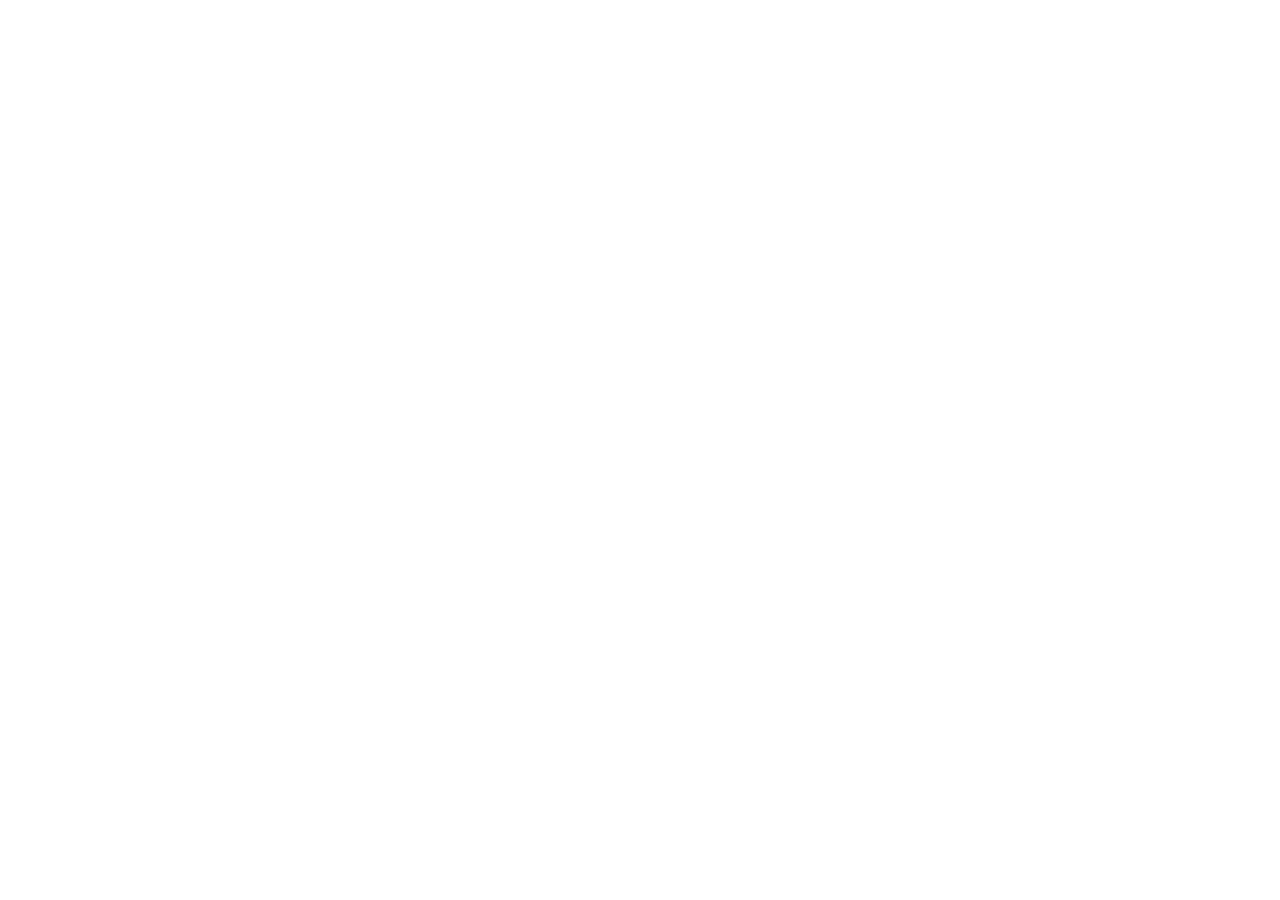
==== index.html @ 7601ba40 "index.html" ====
<!doctype html>
<html>
<head>
	<meta charset="utf-8">
	<script type="importmap" data-framer-importmap>{"imports":{"__framer-badge":"https://framerusercontent.com/modules/kr6mBIQPAjMiv35rQa3A/JqQCEBMftp0u8SBv29R5/PX9hIOIVM.js","__framer-not-found-page":"https://framer.com/m/framer/SitesNotFoundPage.js@1.4.0","@vimeo/player":"https://ga.jspm.io/npm:@vimeo/player@2.16.4/dist/player.es.js","@emotion/hash":"https://ga.jspm.io/npm:@emotion/hash@0.8.0/dist/hash.browser.esm.js","@motionone/dom":"https://ga.jspm.io/npm:@motionone/dom@10.12.0/dist/index.es.js","@motionone/easing":"https://ga.jspm.io/npm:@motionone/easing@10.13.1/dist/index.es.js","@motionone/utils":"https://ga.jspm.io/npm:@motionone/utils@10.12.0/dist/index.es.js","@react-three/drei":"https://ga.jspm.io/npm:@react-three/drei@8.3.1/index.js","@react-three/fiber":"https://ga.jspm.io/npm:@react-three/fiber@7.0.24/dist/react-three-fiber.esm.js","airtable":"https://ga.jspm.io/npm:airtable@0.11.1/lib/airtable.js","canvas-confetti":"https://ga.jspm.io/npm:canvas-confetti@1.4.0/src/confetti.js","color-diff":"https://ga.jspm.io/npm:color-diff@1.2.0/lib/index.js","color-hash":"https://ga.jspm.io/npm:color-hash@2.0.1/dist/color-hash.js","framer-motion-3d":"https://ga.jspm.io/npm:framer-motion-3d@6.0.0-beta.8/dist/es/index.mjs","framesync":"https://ga.jspm.io/npm:framesync@6.1.2/dist/es/index.mjs","motion":"https://ga.jspm.io/npm:motion@10.12.0/dist/main.es.js","popmotion":"https://ga.jspm.io/npm:popmotion@11.0.3/dist/es/index.mjs","react-confetti":"https://ga.jspm.io/npm:react-confetti@6.0.1/dist/react-confetti.min.js","shopify-buy":"https://ga.jspm.io/npm:shopify-buy@2.14.0/index.js","style-value-types":"https://ga.jspm.io/npm:style-value-types@5.1.0/dist/es/index.mjs","three":"https://ga.jspm.io/npm:three@0.136.0/build/three.module.js","tinycolor2":"https://ga.jspm.io/npm:tinycolor2@1.4.2/tinycolor.js","use-effect-event":"https://ga.jspm.io/npm:use-effect-event@2.0.3/dist/index.js","valtio":"https://ga.jspm.io/npm:valtio@1.2.9/esm/index.js","zustand":"https://ga.jspm.io/npm:zustand@3.7.1/esm/index.js","zustand/middleware":"https://ga.jspm.io/npm:zustand@3.7.1/esm/middleware.js","@dotlottie/player-component":"https://ga.jspm.io/npm:@dotlottie/player-component@1.3.2/dist/dotlottie-player.esm.js","hsluv":"https://ga.jspm.io/npm:hsluv@1.0.0/dist/esm/hsluv.js","cobe":"https://ga.jspm.io/npm:cobe@0.6.0/dist/index.esm.js","react-tsparticles":"https://ga.jspm.io/npm:react-tsparticles@2.2.4/esm/index.js","tsparticles":"https://ga.jspm.io/npm:tsparticles@2.2.4/esm/index.js","easing-coordinates":"https://ga.jspm.io/npm:easing-coordinates@2.0.2/dist/cjs/index.js","@signal-noise/react-shader-canvas":"https://ga.jspm.io/npm:@signal-noise/react-shader-canvas@0.0.3/dist/index.js","canvas-noise":"https://ga.jspm.io/npm:canvas-noise@1.0.0/canvas-noise.js","react-noisy-canvas":"https://ga.jspm.io/npm:react-noisy-canvas@1.0.4/build/NoisyCanvas.js","shadertoy-react":"https://ga.jspm.io/npm:shadertoy-react@1.1.2/lib/shadertoy-react.min.js","figma-squircle":"https://ga.jspm.io/npm:figma-squircle@0.3.0/dist/module.js","highlight.js":"https://ga.jspm.io/npm:highlight.js@11.6.0/es/index.js","highlight.js/lib/common":"https://ga.jspm.io/npm:highlight.js@11.6.0/es/common.js","prismjs":"https://ga.jspm.io/npm:prismjs@1.29.0/prism.js","prismjs/components/prism-jsx":"https://ga.jspm.io/npm:prismjs@1.29.0/components/prism-jsx.js","prismjs/components/prism-tsx":"https://ga.jspm.io/npm:prismjs@1.29.0/components/prism-tsx.js","react-svg":"https://ga.jspm.io/npm:react-svg@15.1.9/dist/react-svg.esm.js","convert-svg-react":"https://ga.jspm.io/npm:convert-svg-react@1.0.0/lib/converter/index.js","himalaya":"https://ga.jspm.io/npm:himalaya@1.1.0/lib/index.js","html-react-parser":"https://ga.jspm.io/npm:html-react-parser@3.0.0/index.mjs","html-to-react":"https://ga.jspm.io/npm:html-to-react@1.5.0/index.js","htmlparser2":"https://ga.jspm.io/npm:htmlparser2@8.0.1/lib/esm/index.js","jsdom":"https://ga.jspm.io/npm:jsdom@20.0.0/lib/api.js","react-html-parser":"https://ga.jspm.io/npm:react-html-parser@2.0.2/lib/index.js","react-htmlparser2":"https://ga.jspm.io/npm:react-htmlparser2@0.1.0/htmlparser2-react.js","flubber":"https://ga.jspm.io/npm:flubber@0.4.2/build/flubber.min.js","arc-text":"https://ga.jspm.io/npm:arc-text@1.0.1/dist/arc-text.umd.js","react-helmet":"https://ga.jspm.io/npm:react-helmet@6.1.0/lib/Helmet.js","browser-jsonp":"https://ga.jspm.io/npm:browser-jsonp@1.1.5/lib/jsonp.js","fetch-jsonp":"https://ga.jspm.io/npm:fetch-jsonp@1.2.1/build/fetch-jsonp.js","jsonp":"https://ga.jspm.io/npm:jsonp@0.2.1/index.js","@codesandbox/sandpack-react":"https://ga.jspm.io/npm:@codesandbox/sandpack-react@1.3.1/dist/esm/index.js","firebase/app":"https://ga.jspm.io/npm:firebase@9.12.1/app/dist/index.esm.js","firebase/auth":"https://ga.jspm.io/npm:firebase@9.12.1/auth/dist/index.esm.js","firebase/firestore":"https://ga.jspm.io/npm:firebase@9.12.1/firestore/dist/index.esm.js","react-tooltip":"https://ga.jspm.io/npm:react-tooltip@4.4.3/dist/index.es.js","@cyriacbr/react-split-text":"https://ga.jspm.io/npm:@cyriacbr/react-split-text@1.0.0/dist/index.js","react-hook-form":"https://ga.jspm.io/npm:react-hook-form@7.39.5/dist/index.esm.mjs","styled-components":"https://ga.jspm.io/npm:styled-components@5.3.6/dist/styled-components.browser.esm.js","typewriter-effect":"https://ga.jspm.io/npm:typewriter-effect@2.19.0/dist/react.js","objects-to-csv":"https://ga.jspm.io/npm:objects-to-csv@1.3.6/index.js","react-spring":"https://ga.jspm.io/npm:react-spring@9.6.1/dist/react-spring.esm.js","react-parallax-tilt":"https://ga.jspm.io/npm:react-parallax-tilt@1.7.92/dist/index.esm.js","@faker-js/faker":"https://ga.jspm.io/npm:@faker-js/faker@7.6.0/dist/esm/index.mjs","@popmotion/popcorn":"https://ga.jspm.io/npm:@popmotion/popcorn@0.4.4/lib/index.js","@rainbow-me/rainbowkit":"https://ga.jspm.io/npm:@rainbow-me/rainbowkit@0.4.5/dist/index.js","@rainbow-me/rainbowkit/styles.css":"https://ga.jspm.io/npm:@rainbow-me/rainbowkit@0.4.5/dist/index.css","@react-spring/three":"https://ga.jspm.io/npm:@react-spring/three@9.4.5/dist/react-spring-three.esm.js","@uniswap/widgets/fonts.css":"https://ga.jspm.io/npm:@uniswap/widgets@2.0.0/dist/fonts.css","@vanilla-extract/css":"https://ga.jspm.io/npm:@vanilla-extract/css@1.9.2/dist/vanilla-extract-css.browser.esm.js","array-move":"https://ga.jspm.io/npm:array-move@4.0.0/index.js","chart.js":"https://ga.jspm.io/npm:chart.js@4.1.1/dist/chart.js","chart.js/auto":"https://ga.jspm.io/npm:chart.js@4.1.1/auto/auto.js","cmdk":"https://ga.jspm.io/npm:cmdk@0.2.0/dist/index.mjs","gsap":"https://ga.jspm.io/npm:gsap@3.11.3/index.js","matter-js":"https://ga.jspm.io/npm:matter-js@0.18.0/build/matter.js","react-chartjs-2":"https://ga.jspm.io/npm:react-chartjs-2@5.1.0/dist/index.js","react-sortable-hoc":"https://ga.jspm.io/npm:react-sortable-hoc@2.0.0/dist/react-sortable-hoc.js","react-three-fiber":"https://ga.jspm.io/npm:react-three-fiber@6.0.13/dist/react-three-fiber.cjs.js","react-use-measure":"https://ga.jspm.io/npm:react-use-measure@2.1.1/dist/web.js","wagmi":"https://ga.jspm.io/npm:wagmi@0.6.0/dist/wagmi.esm.js","wagmi/providers/alchemy":"https://ga.jspm.io/npm:wagmi@0.6.0/providers/alchemy/dist/wagmi-providers-alchemy.esm.js","wagmi/providers/public":"https://ga.jspm.io/npm:wagmi@0.6.0/providers/public/dist/wagmi-providers-public.esm.js","usehooks-ts":"https://ga.jspm.io/npm:usehooks-ts@2.9.1/dist/esm/index.js","@react-hook/mouse-position":"https://ga.jspm.io/npm:@react-hook/mouse-position@4.1.3/dist/module/index.js","aframe":"https://ga.jspm.io/npm:aframe@1.3.0/dist/aframe-master.js","aframe-mountain-component":"https://ga.jspm.io/npm:aframe-mountain-component@0.3.3/index.js","aframe-particle-system-component":"https://ga.jspm.io/npm:aframe-particle-system-component@1.1.3/index.js","aframe-react":"https://ga.jspm.io/npm:aframe-react@4.4.0/dist/index.js","openweather-api-node":"https://ga.jspm.io/npm:openweather-api-node@1.4.1/src/index.js","openweather-apis":"https://ga.jspm.io/npm:openweather-apis@4.4.2/index.js","react-html-id":"https://ga.jspm.io/npm:react-html-id@0.1.5/index.js","react-icons/fi":"https://ga.jspm.io/npm:react-icons@4.7.1/fi/index.esm.js","three-stdlib":"https://ga.jspm.io/npm:three-stdlib@2.17.0/index.js","@stitches/react":"https://ga.jspm.io/npm:@stitches/react@1.2.7/dist/index.mjs","email-validator":"https://ga.jspm.io/npm:email-validator@2.0.4/index.js","kbar":"https://ga.jspm.io/npm:kbar@0.1.0-beta.40/lib/index.js","next-themes":"https://ga.jspm.io/npm:next-themes@0.2.1/dist/index.module.js","reakit/Popover":"https://ga.jspm.io/npm:reakit@1.3.11/es/Popover/index.js","lodash":"https://ga.jspm.io/npm:lodash@4.17.21/lodash.js","react-grid-layout":"https://ga.jspm.io/npm:react-grid-layout@1.3.4/index.js","use-resize-observer":"https://ga.jspm.io/npm:use-resize-observer@9.1.0/dist/bundle.esm.js","@radix-ui/colors":"https://ga.jspm.io/npm:@radix-ui/colors@0.1.8/index.mjs","@radix-ui/react-dialog":"https://ga.jspm.io/npm:@radix-ui/react-dialog@1.0.2/dist/index.module.js","boring-avatars":"https://ga.jspm.io/npm:boring-avatars@1.7.0/build/index.js","connectkit":"https://ga.jspm.io/npm:connectkit@1.1.0/build/index.es.js","countries-and-timezones":"https://ga.jspm.io/npm:countries-and-timezones@3.4.1/esm/index.js","ethers":"https://ga.jspm.io/npm:ethers@6.0.8/lib.esm/index.js","fetch-dedupe":"https://ga.jspm.io/npm:fetch-dedupe@3.0.0/lib/index.js","lodash.debounce":"https://ga.jspm.io/npm:lodash.debounce@4.0.8/index.js","lodash.defer":"https://ga.jspm.io/npm:lodash.defer@4.1.0/index.js","qrcode.react":"https://ga.jspm.io/npm:qrcode.react@3.1.0/lib/esm/index.js","react-copy-to-clipboard":"https://ga.jspm.io/npm:react-copy-to-clipboard@5.1.0/lib/index.js","react-markdown":"https://ga.jspm.io/npm:react-markdown@8.0.4/index.js","react-qr-code":"https://ga.jspm.io/npm:react-qr-code@2.0.11/lib/index.js","react-syntax-highlighter/dist/esm/styles/hljs":"https://ga.jspm.io/npm:react-syntax-highlighter@15.5.0/dist/esm/styles/hljs/index.js","react-tilt":"https://ga.jspm.io/npm:react-tilt@0.1.4/dist/tilt.js","react-timezone-select":"https://ga.jspm.io/npm:react-timezone-select@1.4.0/dist/esm/index.js","scroller-motion":"https://ga.jspm.io/npm:scroller-motion@1.2.3/dist/index.modern.mjs","wagmi/chains":"https://ga.jspm.io/npm:wagmi@0.6.6/chains/dist/wagmi-chains.esm.js","@emotion/css":"https://ga.jspm.io/npm:@emotion/css@11.9.0/dist/emotion-css.esm.js","@mediapipe/camera_utils":"https://ga.jspm.io/npm:@mediapipe/camera_utils@0.3.1640029074/camera_utils.js","@mediapipe/hands":"https://ga.jspm.io/npm:@mediapipe/hands@0.4.1646424915/hands.js","@shadergradient/store":"https://ga.jspm.io/npm:@shadergradient/store@0.0.0/dist/index.js","@tensorflow-models/hand-pose-detection":"https://ga.jspm.io/npm:@tensorflow-models/hand-pose-detection@2.0.0/dist/hand-pose-detection.esm.js","@tensorflow-models/handpose":"https://ga.jspm.io/npm:@tensorflow-models/handpose@0.0.7/dist/index.js","@tensorflow/tfjs":"https://ga.jspm.io/npm:@tensorflow/tfjs@3.18.0/dist/index.js","@tensorflow/tfjs-backend-wasm":"https://ga.jspm.io/npm:@tensorflow/tfjs-backend-wasm@3.18.0/dist/index.js","@tensorflow/tfjs-backend-webgl":"https://ga.jspm.io/npm:@tensorflow/tfjs-backend-webgl@3.18.0/dist/index.js","@tensorflow/tfjs-core":"https://ga.jspm.io/npm:@tensorflow/tfjs-core@3.18.0/dist/index.js","copy-to-clipboard":"https://ga.jspm.io/npm:copy-to-clipboard@3.3.3/index.js","jsonp-promise":"https://ga.jspm.io/npm:jsonp-promise@0.1.2/index.js","query-string":"https://ga.jspm.io/npm:query-string@8.1.0/index.js","react-speech-kit":"https://ga.jspm.io/npm:react-speech-kit@3.0.1/dist/index.js","react-webcam":"https://ga.jspm.io/npm:react-webcam@7.0.1/dist/react-webcam.js","to-querystring":"https://ga.jspm.io/npm:to-querystring@1.1.1/lib/to-querystring.min.js","lodash-es/omit":"https://ga.jspm.io/npm:lodash-es@4.17.21/omit.js","zustand/shallow":"https://ga.jspm.io/npm:zustand@3.7.0/esm/shallow.js","highlight.js/lib/languages/javascript":"https://ga.jspm.io/npm:highlight.js@11.5.0/es/languages/javascript.js","lowlight":"https://ga.jspm.io/npm:lowlight@2.6.1/index.js","react-lowlight":"https://ga.jspm.io/npm:react-lowlight@3.0.0/src/Lowlight.js","react-lowlight/common":"https://ga.jspm.io/npm:react-lowlight@3.0.0/src/common.js","react-syntax-highlighter/dist/esm/languages/hljs/javascript":"https://ga.jspm.io/npm:react-syntax-highlighter@15.5.0/dist/esm/languages/hljs/javascript.js","react-syntax-highlighter/dist/esm/styles/hljs/docco":"https://ga.jspm.io/npm:react-syntax-highlighter@15.5.0/dist/esm/styles/hljs/docco.js","@calcom/embed-react":"https://ga.jspm.io/npm:@calcom/embed-react@1.0.10/dist/Cal.es.js","@researchgate/react-intersection-observer":"https://ga.jspm.io/npm:@researchgate/react-intersection-observer@1.3.5/lib/js/index.js","animated-number-react":"https://ga.jspm.io/npm:animated-number-react@0.1.2/build/index.js","axios":"https://ga.jspm.io/npm:axios@1.2.5/index.js","react-animated-counter":"https://ga.jspm.io/npm:react-animated-counter@1.2.4/dist/index.js","react-animated-number":"https://ga.jspm.io/npm:react-animated-number@0.4.4/build/index.js","react-circle":"https://ga.jspm.io/npm:react-circle@1.1.1/dist/index.js","react-circle-progress-bar":"https://ga.jspm.io/npm:react-circle-progress-bar@0.1.4/dist/progress.js","react-circular-progressbar":"https://ga.jspm.io/npm:react-circular-progressbar@2.1.0/dist/index.esm.js","react-countup":"https://ga.jspm.io/npm:react-countup@6.4.2/build/index.js","react-customizable-progressbar":"https://ga.jspm.io/npm:react-customizable-progressbar@1.2.0/dist/ReactCustomizableProgressbar.js","react-hook-inview":"https://ga.jspm.io/npm:react-hook-inview@4.5.0/dist/esm/index.js","react-intersection-observer":"https://ga.jspm.io/npm:react-intersection-observer@9.4.3/react-intersection-observer.modern.mjs","react-progress-label":"https://ga.jspm.io/npm:react-progress-label@3.1.7/dist/index.esm.js","react-sweet-progress":"https://ga.jspm.io/npm:react-sweet-progress@1.1.2/lib/index.js","sonner":"https://ga.jspm.io/npm:sonner@0.3.5/dist/index.mjs","use-count-up":"https://ga.jspm.io/npm:use-count-up@3.0.1/lib/index.module.js","react-canvas-confetti":"https://ga.jspm.io/npm:react-canvas-confetti@1.3.0/dist/index.js","react-particles":"https://ga.jspm.io/npm:react-particles@2.9.3/esm/index.js","react-use/lib/useWindowSize":"https://ga.jspm.io/npm:react-use@17.4.0/lib/useWindowSize.js","swiper":"https://ga.jspm.io/npm:swiper@9.0.5/swiper.esm.js","swiper/css":"https://ga.jspm.io/npm:swiper@9.0.5/swiper.min.css","swiper/css/effect-fade":"https://ga.jspm.io/npm:swiper@9.0.5/modules/effect-fade/effect-fade.min.css","swiper/css/navigation":"https://ga.jspm.io/npm:swiper@9.0.5/modules/navigation/navigation.min.css","swiper/css/pagination":"https://ga.jspm.io/npm:swiper@9.0.5/modules/pagination/pagination.min.css","swiper/css/scrollbar":"https://ga.jspm.io/npm:swiper@9.0.5/modules/scrollbar/scrollbar.min.css","swiper/react":"https://ga.jspm.io/npm:swiper@9.0.5/react/swiper-react.js","classnames":"https://ga.jspm.io/npm:classnames@2.3.2/index.js","prop-types":"https://ga.jspm.io/npm:prop-types@15.8.1/index.js","react-block-image":"https://ga.jspm.io/npm:react-block-image@1.0.0/dist/index.js","simple-icons":"https://ga.jspm.io/npm:simple-icons@8.15.0/index.mjs","react-use":"https://ga.jspm.io/npm:react-use@17.4.0/esm/index.js","date-fns":"https://ga.jspm.io/npm:date-fns@2.28.0/esm/index.js","@splinetool/r3f-spline":"https://ga.jspm.io/npm:@splinetool/r3f-spline@1.0.2/dist/useSpline.es.js","js-cookie":"https://ga.jspm.io/npm:js-cookie@3.0.1/dist/js.cookie.mjs","react-use/lib/useCookie":"https://ga.jspm.io/npm:react-use@17.4.0/lib/useCookie.js","react-use/lib/useToggle":"https://ga.jspm.io/npm:react-use@17.4.0/lib/useToggle.js","os-name":"https://ga.jspm.io/npm:os-name@5.1.0/index.js","@elgorditosalsero/react-gtm-hook":"https://ga.jspm.io/npm:@elgorditosalsero/react-gtm-hook@2.7.2/dist/react-gtm-hook.esm.js","rect":"https://ga.jspm.io/npm:rect@1.2.1/index.js","@material-ui/core":"https://ga.jspm.io/npm:@material-ui/core@4.12.4/esm/index.js","@material-ui/icons":"https://ga.jspm.io/npm:@material-ui/icons@4.11.3/esm/index.js","@n8tb1t/use-scroll-position":"https://ga.jspm.io/npm:@n8tb1t/use-scroll-position@2.0.3/lib/index.js","@splinetool/runtime":"https://ga.jspm.io/npm:@splinetool/runtime@0.9.202/build/runtime.js","classnames/bind":"https://ga.jspm.io/npm:classnames@2.3.2/bind.js","dotenv-safe":"https://ga.jspm.io/npm:dotenv-safe@8.2.0/index.js","modern-react-qr-reader":"https://ga.jspm.io/npm:modern-react-qr-reader@1.0.12/lib/index.js","openai":"https://ga.jspm.io/npm:openai@3.1.0/dist/index.js","p5":"https://ga.jspm.io/npm:p5@1.6.0/lib/p5.min.js","qr-scanner":"https://ga.jspm.io/npm:qr-scanner@1.4.2/qr-scanner.min.js","react-3d-viewer":"https://ga.jspm.io/npm:react-3d-viewer@1.0.12/dist/scripts/react-3d-viewer.js","react-audio-player":"https://ga.jspm.io/npm:react-audio-player@0.17.0/dist/bundle.js","react-beautiful-dnd":"https://ga.jspm.io/npm:react-beautiful-dnd@13.1.1/dist/react-beautiful-dnd.esm.js","react-camera-pro":"https://ga.jspm.io/npm:react-camera-pro@1.2.1/dist/index.esm.js","react-chat-widget":"https://ga.jspm.io/npm:react-chat-widget@3.1.4/lib/index.js","react-chat-widget/lib/styles.css":"https://ga.jspm.io/npm:react-chat-widget@3.1.4/lib/styles.css","react-cmdk":"https://ga.jspm.io/npm:react-cmdk@1.3.9/dist/index.js","react-countdown":"https://ga.jspm.io/npm:react-countdown@2.3.5/dist/index.es.js","react-drag-and-drop":"https://ga.jspm.io/npm:react-drag-and-drop@3.0.0/lib/index.js","react-fetch-hook":"https://ga.jspm.io/npm:react-fetch-hook@1.9.5/index.js","react-geolocated":"https://ga.jspm.io/npm:react-geolocated@4.0.3/dist-modules/index.js","react-github-corner":"https://ga.jspm.io/npm:react-github-corner@2.5.0/lib/GithubCorner.js","react-hook-gyroscope":"https://ga.jspm.io/npm:react-hook-gyroscope@1.1.12/dist/index.js","react-hook-speech-to-text":"https://ga.jspm.io/npm:react-hook-speech-to-text@0.8.0/dist/index.js","react-icalendar-link":"https://ga.jspm.io/npm:react-icalendar-link@3.0.2/dist/index.es.js","react-image-effects":"https://ga.jspm.io/npm:react-image-effects@1.0.0/dist/index.js","react-image-magnifiers":"https://ga.jspm.io/npm:react-image-magnifiers@1.4.0/dist/index.js","react-image-magnify":"https://ga.jspm.io/npm:react-image-magnify@2.7.4/dist/ReactImageMagnify.js","react-infinite-scroll-component":"https://ga.jspm.io/npm:react-infinite-scroll-component@6.1.0/dist/index.js","react-linear-gradient-button":"https://ga.jspm.io/npm:react-linear-gradient-button@1.1.1/lib/index.js","react-p5":"https://ga.jspm.io/npm:react-p5@1.3.33/build/index.js","react-qr-reader":"https://ga.jspm.io/npm:react-qr-reader@3.0.0-beta-1/dist/esm/index.js","react-qrcode-scanner":"https://ga.jspm.io/npm:react-qrcode-scanner@1.0.5/dist/index.es.js","react-router-dom":"https://ga.jspm.io/npm:react-router-dom@6.8.1/dist/index.js","react-scanned-qr":"https://ga.jspm.io/npm:react-scanned-qr@1.2.4/dist/esm/index.js","react-scroll-video":"https://ga.jspm.io/npm:react-scroll-video@1.0.6/dist/index.js","react-speech-recognition":"https://ga.jspm.io/npm:react-speech-recognition@3.10.0/lib/index.js","react-tridi":"https://ga.jspm.io/npm:react-tridi@2.1.1/dist/index.modern.js","react-use-scroll-position":"https://ga.jspm.io/npm:react-use-scroll-position@2.0.0/index.js","react-video-scroll":"https://ga.jspm.io/npm:react-video-scroll@1.0.1/build/react-video-scroll.js","react-water-wave":"https://ga.jspm.io/npm:react-water-wave@2.0.1/lib/index.js","speech-synthesizer-react":"https://ga.jspm.io/npm:speech-synthesizer-react@1.2.0/build/index.js","tiny-viewer":"https://ga.jspm.io/npm:tiny-viewer@2.0.0/dist/index.js","vcard-creator":"https://ga.jspm.io/npm:vcard-creator@0.6.0/dist/vcard-creator.js","victory":"https://ga.jspm.io/npm:victory@36.6.8/es/index.js","@itsjonq/controls":"https://ga.jspm.io/npm:@itsjonq/controls@0.0.9/dist/cjs/index.js","@p5-wrapper/react":"https://ga.jspm.io/npm:@p5-wrapper/react@4.2.0/dist/component/react.js","mouse-follower":"https://ga.jspm.io/npm:mouse-follower@1.1.2/dist/index.module.js","next/dynamic":"https://ga.jspm.io/npm:next@13.4.5/dynamic.js","p5-react":"https://ga.jspm.io/npm:p5-react@1.0.3/build/index.js","rc-slider":"https://ga.jspm.io/npm:rc-slider@10.4.0/es/index.js","rc-slider/assets/index.css":"https://ga.jspm.io/npm:rc-slider@10.4.0/assets/index.css","react-animated-cursor":"https://ga.jspm.io/npm:react-animated-cursor@2.7.0/dist/index.umd.js","react-dynamic-import":"https://ga.jspm.io/npm:react-dynamic-import@1.1.5/dist/react-dynamic-import.umd.js","@chakra-ui/icons":"https://ga.jspm.io/npm:@chakra-ui/icons@2.0.16/dist/index.mjs","@mui/icons-material":"https://ga.jspm.io/npm:@mui/icons-material@5.11.11/esm/index.js","@mui/icons-material/Twitter":"https://ga.jspm.io/npm:@mui/icons-material@5.11.11/Twitter.js","react-simple-keyboard":"https://ga.jspm.io/npm:react-simple-keyboard@3.5.28/build/index.js","virtual-keyboard-react":"https://ga.jspm.io/npm:virtual-keyboard-react@1.0.2/index.js","@fortawesome/free-regular-svg-icons":"https://ga.jspm.io/npm:@fortawesome/free-regular-svg-icons@6.0.0/index.es.js","@fortawesome/free-solid-svg-icons":"https://ga.jspm.io/npm:@fortawesome/free-solid-svg-icons@6.0.0/index.es.js","@fortawesome/react-fontawesome":"https://ga.jspm.io/npm:@fortawesome/react-fontawesome@0.1.17/index.es.js","@radix-ui/react-icons":"https://ga.jspm.io/npm:@radix-ui/react-icons@1.1.0/dist/react-icons.esm.js","@radix-ui/react-popover":"https://ga.jspm.io/npm:@radix-ui/react-popover@0.1.6/dist/index.module.js","@radix-ui/react-slider":"https://ga.jspm.io/npm:@radix-ui/react-slider@0.1.4/dist/index.module.js","@tinymce/tinymce-react":"https://ga.jspm.io/npm:@tinymce/tinymce-react@3.13.0/lib/es2015/main/ts/index.js","@tldraw/tldraw":"https://ga.jspm.io/npm:@tldraw/tldraw@1.9.1/dist/index.mjs","bootstrap/dist/css/bootstrap.min.css":"https://ga.jspm.io/npm:bootstrap@5.1.3/dist/css/bootstrap.min.css","canvas-sketch":"https://ga.jspm.io/npm:canvas-sketch@0.7.6/dist/canvas-sketch.umd.js","canvas-sketch-util/math":"https://ga.jspm.io/npm:canvas-sketch-util@1.10.0/math.js","canvas-sketch-util/random":"https://ga.jspm.io/npm:canvas-sketch-util@1.10.0/random.js","chartjs-plugin-colorschemes":"https://ga.jspm.io/npm:chartjs-plugin-colorschemes@0.4.0/dist/chartjs-plugin-colorschemes.js","chroma-js":"https://ga.jspm.io/npm:chroma-js@2.4.2/chroma.js","firebase/database":"https://ga.jspm.io/npm:firebase@9.17.1/database/dist/esm/index.esm.js","lodash/range":"https://ga.jspm.io/npm:lodash@4.17.21/range.js","mapbox-gl":"https://ga.jspm.io/npm:mapbox-gl@2.13.0/dist/mapbox-gl.js","phosphor-react":"https://ga.jspm.io/npm:phosphor-react@1.4.1/dist/index.esm.js","react-bootstrap":"https://ga.jspm.io/npm:react-bootstrap@2.1.2/esm/index.js","react-bootstrap/Button":"https://ga.jspm.io/npm:react-bootstrap@2.1.2/esm/Button.js","react-bootstrap/Dropdown":"https://ga.jspm.io/npm:react-bootstrap@2.1.2/esm/Dropdown.js","react-bootstrap/DropdownButton":"https://ga.jspm.io/npm:react-bootstrap@2.1.2/esm/DropdownButton.js","react-bootstrap/Form":"https://ga.jspm.io/npm:react-bootstrap@2.1.2/esm/Form.js","react-bootstrap/FormControl":"https://ga.jspm.io/npm:react-bootstrap@2.1.2/esm/FormControl.js","react-bootstrap/InputGroup":"https://ga.jspm.io/npm:react-bootstrap@2.1.2/esm/InputGroup.js","react-canvas-draw":"https://ga.jspm.io/npm:react-canvas-draw@1.2.1/es/index.js","react-color":"https://ga.jspm.io/npm:react-color@2.19.3/lib/index.js","react-confetti-explosion":"https://ga.jspm.io/npm:react-confetti-explosion@1.5.1/lib/index.js","react-date-picker":"https://ga.jspm.io/npm:react-date-picker@8.4.0/dist/entry.js","react-datepicker":"https://ga.jspm.io/npm:react-datepicker@4.6.0/dist/react-datepicker.min.js","react-datepicker/dist/react-datepicker-cssmodules.css":"https://ga.jspm.io/npm:react-datepicker@4.6.0/dist/react-datepicker-cssmodules.css","react-datepicker/dist/react-datepicker.css":"https://ga.jspm.io/npm:react-datepicker@4.6.0/dist/react-datepicker.css","react-digital-clock":"https://ga.jspm.io/npm:react-digital-clock@0.1.2/lib/index.js","react-live-preview":"https://ga.jspm.io/npm:react-live-preview@0.0.8-alpha/dist/src/root.js","react-uuid":"https://ga.jspm.io/npm:react-uuid@1.0.2/uuid.js","shuffle-letters":"https://ga.jspm.io/npm:shuffle-letters@1.0.2/dist/shuffle-letters.esm.min.js","tone":"https://ga.jspm.io/npm:tone@14.7.77/build/Tone.js","unsplash-js":"https://ga.jspm.io/npm:unsplash-js@7.0.15/dist/unsplash-js.esm.js","unsplash-react":"https://ga.jspm.io/npm:unsplash-react@0.2.1/dist/index.esm.js","use-sound":"https://ga.jspm.io/npm:use-sound@4.0.1/dist/use-sound.esm.js","whatwg-fetch":"https://ga.jspm.io/npm:whatwg-fetch@3.6.2/dist/fetch.umd.js","@emotion/styled":"https://ga.jspm.io/npm:@emotion/styled@11.10.6/dist/emotion-styled.browser.esm.js","react-draggable":"https://ga.jspm.io/npm:react-draggable@4.4.5/build/cjs/cjs.js","react-konva":"https://ga.jspm.io/npm:react-konva@18.2.5/es/ReactKonva.js","@9gustin/react-notion-render":"https://ga.jspm.io/npm:@9gustin/react-notion-render@3.11.2/dist/index.modern.mjs","@notionhq/client":"https://ga.jspm.io/npm:@notionhq/client@2.2.3/build/src/index.js","@paultalarian/react-notion-x":"https://ga.jspm.io/npm:@paultalarian/react-notion-x@6.15.28/build/index.js","prismjs/components/prism-javascript":"https://ga.jspm.io/npm:prismjs@1.29.0/components/prism-javascript.js","prismjs/components/prism-typescript":"https://ga.jspm.io/npm:prismjs@1.29.0/components/prism-typescript.js","react-content-loader":"https://ga.jspm.io/npm:react-content-loader@6.2.0/dist/react-content-loader.es.js","react-image":"https://ga.jspm.io/npm:react-image@4.0.3/umd/index.js","react-notion":"https://ga.jspm.io/npm:react-notion@0.10.0/dist/react-notion.esm.js","react-notion-x":"https://ga.jspm.io/npm:react-notion-x@6.16.0/build/index.js","@studio-freight/lenis":"https://ga.jspm.io/npm:@studio-freight/lenis@1.0.29/dist/lenis.modern.mjs","luxon":"https://ga.jspm.io/npm:luxon@3.4.1/src/luxon.js","tz-lookup":"https://ga.jspm.io/npm:tz-lookup@6.1.25/tz.js","@firebase/app":"https://ga.jspm.io/npm:@firebase/app@0.8.2/dist/esm/index.esm2017.js","@rive-app/react-canvas":"https://ga.jspm.io/npm:@rive-app/react-canvas@3.0.26/dist/index.js","@u-wave/react-vimeo":"https://ga.jspm.io/npm:@u-wave/react-vimeo@0.9.10/dist/react-vimeo.es.js","animejs":"https://ga.jspm.io/npm:animejs@3.2.2/lib/anime.es.js","bootstrap":"https://ga.jspm.io/npm:bootstrap@5.3.3/dist/js/bootstrap.esm.js","canvas-sketch-util":"https://ga.jspm.io/npm:canvas-sketch-util@1.10.0/index.js","dom-to-image":"https://ga.jspm.io/npm:dom-to-image@2.6.0/src/dom-to-image.js","dompurify":"https://ga.jspm.io/npm:dompurify@3.0.6/dist/purify.js","file-saver":"https://ga.jspm.io/npm:file-saver@2.0.5/dist/FileSaver.min.js","firestore":"https://ga.jspm.io/npm:firestore@1.1.6/index.js","html":"https://ga.jspm.io/npm:html@1.0.0/lib/html.js","html-to-image":"https://ga.jspm.io/npm:html-to-image@1.11.11/es/index.js","html2canvas":"https://ga.jspm.io/npm:html2canvas@1.4.1/dist/html2canvas.js","lenis":"https://ga.jspm.io/npm:lenis@1.1.2/dist/lenis.mjs","lodash-es":"https://ga.jspm.io/npm:lodash-es@4.17.21/lodash.js","primereact":"https://ga.jspm.io/npm:primereact@10.6.3/primereact.all.esm.min.js","react-animated-numbers":"https://ga.jspm.io/npm:react-animated-numbers@0.16.0/dist/index.js","react-contenteditable":"https://ga.jspm.io/npm:react-contenteditable@3.3.7/lib/react-contenteditable.js","react-cookie":"https://ga.jspm.io/npm:react-cookie@7.1.4/esm/index.mjs","react-error-boundary":"https://ga.jspm.io/npm:react-error-boundary@4.0.11/dist/react-error-boundary.esm.js","react-hot-toast":"https://ga.jspm.io/npm:react-hot-toast@2.4.0/dist/index.mjs","react-loading":"https://ga.jspm.io/npm:react-loading@2.0.3/dist/react-loading.js","react-loading-screen":"https://ga.jspm.io/npm:react-loading-screen@0.0.17/dist/index.js","react-loading-skeleton":"https://ga.jspm.io/npm:react-loading-skeleton@3.3.1/dist/index.js","react-mentions":"https://ga.jspm.io/npm:react-mentions@4.4.10/dist/react-mentions.esm.js","react-player":"https://ga.jspm.io/npm:react-player@2.13.0/lib/index.js","react-spinners":"https://ga.jspm.io/npm:react-spinners@0.13.8/esm/index.js","react-spinners-kit":"https://ga.jspm.io/npm:react-spinners-kit@1.9.1/lib/index.js","react-tagify":"https://ga.jspm.io/npm:react-tagify@1.0.7/dist/lib.es.js","react-vimeo":"https://ga.jspm.io/npm:react-vimeo@2.0.0/lib/Vimeo.js","reacts":"https://ga.jspm.io/npm:reacts@0.0.0/index.js","reakit":"https://ga.jspm.io/npm:reakit@1.3.11/es/index.js","sanitize-html":"https://ga.jspm.io/npm:sanitize-html@2.11.0/index.js","spinners-react":"https://ga.jspm.io/npm:spinners-react@1.0.7/lib/esm/index.js","styled-jsx":"https://ga.jspm.io/npm:styled-jsx@5.1.2/index.js","swr":"https://ga.jspm.io/npm:swr@2.0.2/core/dist/index.mjs","use-immer":"https://ga.jspm.io/npm:use-immer@0.9.0/dist/use-immer.module.js","@carbon/charts-react":"https://ga.jspm.io/npm:@carbon/charts-react@1.13.8/dist/index.mjs","@carbon/charts-react/styles.css":"https://ga.jspm.io/npm:@carbon/charts-react@1.13.8/dist/styles.css","@carbon/charts/styles.css":"https://ga.jspm.io/npm:@carbon/charts@1.13.8/dist/styles.css","@carbon/charts/styles/styles.scss":"https://ga.jspm.io/npm:@carbon/charts@1.13.8/scss/index.scss","chartjs-plugin-gradient":"https://ga.jspm.io/npm:chartjs-plugin-gradient@0.6.1/dist/chartjs-plugin-gradient.esm.js","csvtojson":"https://ga.jspm.io/npm:csvtojson@2.0.10/browser/browser.js","csvtojson/v2":"https://ga.jspm.io/npm:csvtojson@2.0.10/v2/index.js","d3":"https://ga.jspm.io/npm:d3@7.8.5/src/index.js","echarts":"https://ga.jspm.io/npm:echarts@5.4.3/index.js","echarts/charts":"https://ga.jspm.io/npm:echarts@5.4.3/charts.js","echarts/components":"https://ga.jspm.io/npm:echarts@5.4.3/components.js","echarts/core":"https://ga.jspm.io/npm:echarts@5.4.3/core.js","echarts/renderers":"https://ga.jspm.io/npm:echarts@5.4.3/renderers.js","gridjs":"https://ga.jspm.io/npm:gridjs@6.0.6/dist/gridjs.module.js","gridjs-react":"https://ga.jspm.io/npm:gridjs-react@6.0.1/dist/gridjs.production.es.min.js","lodash/throttle":"https://ga.jspm.io/npm:lodash@4.17.21/throttle.js","svgo":"https://ga.jspm.io/npm:svgo@3.0.2/lib/svgo-node.js","react-reconciler":"https://ga.jspm.io/npm:react-reconciler@0.29.2/index.js","react-reconciler/constants":"https://ga.jspm.io/npm:react-reconciler@0.29.2/constants.js","@fireworks-js/react":"https://ga.jspm.io/npm:@fireworks-js/react@2.10.6/dist/index.es.js","@formspree/react":"https://ga.jspm.io/npm:@formspree/react@2.4.1/dist/index.mjs","@material-ui/core/IconButton":"https://ga.jspm.io/npm:@material-ui/core@4.12.4/esm/IconButton/index.js","@material-ui/icons/ArrowDropDown":"https://ga.jspm.io/npm:@material-ui/icons@4.11.3/esm/ArrowDropDown.js","@material-ui/icons/Facebook":"https://ga.jspm.io/npm:@material-ui/icons@4.11.3/esm/Facebook.js","@material-ui/icons/Favorite":"https://ga.jspm.io/npm:@material-ui/icons@4.11.3/esm/Favorite.js","@material-ui/icons/FavoriteBorder":"https://ga.jspm.io/npm:@material-ui/icons@4.11.3/esm/FavoriteBorder.js","@material-ui/icons/FileCopy":"https://ga.jspm.io/npm:@material-ui/icons@4.11.3/esm/FileCopy.js","@material-ui/icons/LinkedIn":"https://ga.jspm.io/npm:@material-ui/icons@4.11.3/esm/LinkedIn.js","@material-ui/icons/Twitter":"https://ga.jspm.io/npm:@material-ui/icons@4.11.3/esm/Twitter.js","@memberstack/react":"https://ga.jspm.io/npm:@memberstack/react@2.0.11/dist/index.js","@supabase/auth-ui-react":"https://ga.jspm.io/npm:@supabase/auth-ui-react@0.4.2/dist/index.es.js","@supabase/auth-ui-shared":"https://ga.jspm.io/npm:@supabase/auth-ui-shared@0.1.6/dist/index.mjs","@supabase/supabase-js":"https://ga.jspm.io/npm:@supabase/supabase-js@2.25.0/dist/module/index.js","jotai":"https://ga.jspm.io/npm:jotai@1.9.2/esm/index.mjs","jotai/utils":"https://ga.jspm.io/npm:jotai@1.9.2/esm/utils.mjs","moment":"https://ga.jspm.io/npm:moment@2.29.4/moment.js","moment-timezone":"https://ga.jspm.io/npm:moment-timezone@0.5.43/index.js","mousetrap":"https://ga.jspm.io/npm:mousetrap@1.6.5/mousetrap.js","prettier":"https://ga.jspm.io/npm:prettier@3.2.5/standalone.mjs","prettier/parser-html":"https://ga.jspm.io/npm:prettier@3.2.5/plugins/html.js","prettier/standalone":"https://ga.jspm.io/npm:prettier@3.2.5/standalone.mjs","random-word":"https://ga.jspm.io/npm:random-word@2.0.0/index.js","random-words":"https://ga.jspm.io/npm:random-words@1.2.0/index.js","react-autocomplete-hint":"https://ga.jspm.io/npm:react-autocomplete-hint@2.0.0/dist/src/index.js","react-autocomplete-input":"https://ga.jspm.io/npm:react-autocomplete-input@1.0.19/dist/bundle.js","react-device-detect":"https://ga.jspm.io/npm:react-device-detect@2.2.2/dist/lib.js","react-intl-tel-input":"https://ga.jspm.io/npm:react-intl-tel-input@8.2.0/dist/index.js","reading-time":"https://ga.jspm.io/npm:reading-time@1.5.0/index.js","use-dencrypt-effect":"https://ga.jspm.io/npm:use-dencrypt-effect@2.0.0/dist/index.js","uuid":"https://ga.jspm.io/npm:uuid@9.0.0/dist/esm-browser/index.js","firebase-admin":"https://ga.jspm.io/npm:firebase-admin@11.10.1/lib/index.js","firebase/analytics":"https://ga.jspm.io/npm:firebase@9.12.1/analytics/dist/index.esm.js","react-firebase-hooks/firestore":"https://ga.jspm.io/npm:react-firebase-hooks@5.1.1/firestore/dist/index.esm.js","react-loading-skeleton/dist/skeleton.css":"https://ga.jspm.io/npm:react-loading-skeleton@3.3.1/dist/skeleton.css","react-spinners/BounceLoader":"https://ga.jspm.io/npm:react-spinners@0.13.8/BounceLoader.js","react-spinners/ClipLoader":"https://ga.jspm.io/npm:react-spinners@0.13.8/ClipLoader.js","primereact/mention":"https://ga.jspm.io/npm:primereact@10.0.3/mention/mention.esm.js","styled-jsx/css":"https://ga.jspm.io/npm:styled-jsx@5.1.2/css.js","styled-jsx/style":"https://ga.jspm.io/npm:styled-jsx@5.1.2/style.js","swr/infinite":"https://ga.jspm.io/npm:swr@2.2.4/infinite/dist/index.mjs","swr/mutation":"https://ga.jspm.io/npm:swr@2.2.4/mutation/dist/index.mjs","@agentofuser/remark-oembed":"https://ga.jspm.io/npm:@agentofuser/remark-oembed@1.0.4/dist/index.js","@airtable/blocks":"https://ga.jspm.io/npm:@airtable/blocks@1.18.1/dist/cjs/index.js","@auth0/auth0-react":"https://ga.jspm.io/npm:@auth0/auth0-react@2.2.1/dist/auth0-react.esm.js","@botpoison/browser":"https://ga.jspm.io/npm:@botpoison/browser@0.1.30/dist/index.js","@clerk/clerk-react":"https://ga.jspm.io/npm:@clerk/clerk-react@4.24.2/dist/esm/index.js","@emotion/core":"https://ga.jspm.io/npm:@emotion/core@11.0.0/dist/emotion-core.cjs.js","@formspark/use-formspark":"https://ga.jspm.io/npm:@formspark/use-formspark@0.1.39/dist/use-formspark.esm.js","@fortawesome/fontawesome-svg-core":"https://ga.jspm.io/npm:@fortawesome/fontawesome-svg-core@6.4.2/index.mjs","@monaco-editor/react":"https://ga.jspm.io/npm:@monaco-editor/react@4.4.6/lib/es/index.js","@phosphor-icons/react":"https://ga.jspm.io/npm:@phosphor-icons/react@2.0.10/dist/index.es.js","@radix-ui/react-context-menu":"https://ga.jspm.io/npm:@radix-ui/react-context-menu@2.1.4/dist/index.mjs","@radix-ui/react-switch":"https://ga.jspm.io/npm:@radix-ui/react-switch@1.0.3/dist/index.mjs","@radix-ui/react-tooltip":"https://ga.jspm.io/npm:@radix-ui/react-tooltip@1.0.6/dist/index.mjs","@ramonak/react-progress-bar":"https://ga.jspm.io/npm:@ramonak/react-progress-bar@5.0.3/dist/index.js","@react-spring/web":"https://ga.jspm.io/npm:@react-spring/web@9.7.2/dist/esm/index.js","@react-three/cannon":"https://ga.jspm.io/npm:@react-three/cannon@6.5.2/dist/index.js","@reactuses/core":"https://ga.jspm.io/npm:@reactuses/core@4.0.8/dist/index.mjs","@scotato/react-squircle":"https://ga.jspm.io/npm:@scotato/react-squircle@1.1.3/dist/index.js","@splinetool/loader":"https://ga.jspm.io/npm:@splinetool/loader@0.9.150/build/SplineLoader.js","@tanstack/react-query":"https://ga.jspm.io/npm:@tanstack/react-query@4.35.3/build/lib/index.mjs","@uidotdev/usehooks":"https://ga.jspm.io/npm:@uidotdev/usehooks@2.2.0/index.js","@veltdev/react":"https://ga.jspm.io/npm:@veltdev/react@1.0.15/esm/index.js","@zag-js/pin-input":"https://ga.jspm.io/npm:@zag-js/pin-input@0.13.0/dist/index.mjs","@zag-js/react":"https://ga.jspm.io/npm:@zag-js/react@0.13.0/dist/index.mjs","@zoom-image/react":"https://ga.jspm.io/npm:@zoom-image/react@0.3.10/dist/index.mjs","algoliasearch":"https://ga.jspm.io/npm:algoliasearch@4.24.0/dist/algoliasearch.umd.js","alpinejs":"https://ga.jspm.io/npm:alpinejs@3.12.0/dist/module.esm.js","atrament":"https://ga.jspm.io/npm:atrament@3.0.0/index.js","caniuse-api":"https://ga.jspm.io/npm:caniuse-api@3.0.0/dist/index.js","caniuse-lite":"https://ga.jspm.io/npm:caniuse-lite@1.0.30001492/dist/unpacker/index.js","canvas":"https://ga.jspm.io/npm:canvas@2.11.0/browser.js","color-thief":"https://ga.jspm.io/npm:color-thief@2.2.5/js/color-thief.js","color-thief-react":"https://ga.jspm.io/npm:color-thief-react@2.1.0/lib/index.js","corner-smoothing":"https://ga.jspm.io/npm:corner-smoothing@0.1.3/dist/esm/index.js","countup.js":"https://ga.jspm.io/npm:countup.js@2.8.0/dist/countUp.min.js","css-to-react-native":"https://ga.jspm.io/npm:css-to-react-native@3.2.0/index.js","dat.js":"https://ga.jspm.io/npm:dat.js@0.0.1/src/index.js","date-fns-tz":"https://ga.jspm.io/npm:date-fns-tz@2.0.0/esm/index.js","dayjs":"https://ga.jspm.io/npm:dayjs@1.11.7/dayjs.min.js","handlebars":"https://ga.jspm.io/npm:handlebars@4.7.7/lib/index.js","hex-rgb":"https://ga.jspm.io/npm:hex-rgb@5.0.0/index.js","instagram-followers":"https://ga.jspm.io/npm:instagram-followers@1.0.0/index.js","kmenu":"https://ga.jspm.io/npm:kmenu@1.2.2-nightly-dev/dist/index.modern.js","lodash-move":"https://ga.jspm.io/npm:lodash-move@1.1.1/lib/index.js","lottie-web":"https://ga.jspm.io/npm:lottie-web@5.12.1/build/player/esm/lottie.min.js","lucide-react":"https://ga.jspm.io/npm:lucide-react@0.115.0/dist/esm/lucide-react.js","macy":"https://ga.jspm.io/npm:macy@2.5.1/dist/macy.js","marked":"https://ga.jspm.io/npm:marked@4.2.12/lib/marked.esm.js","masonry":"https://ga.jspm.io/npm:masonry@0.0.2/index.js","material-icons":"https://ga.jspm.io/npm:material-icons@1.13.12/iconfont/material-icons.css","micromark-extension-gfm":"https://ga.jspm.io/npm:micromark-extension-gfm@2.0.1/index.js","ninja-keys":"https://ga.jspm.io/npm:ninja-keys@1.2.2/dist/ninja-keys.js","node-vibrant":"https://ga.jspm.io/npm:node-vibrant@3.2.1-alpha.1/lib/bundle-worker.js","number-format.js":"https://ga.jspm.io/npm:number-format.js@2.0.9/lib/format.min.js","pagemap":"https://ga.jspm.io/npm:pagemap@1.4.0/dist/pagemap.js","qrcode":"https://ga.jspm.io/npm:qrcode@1.5.3/lib/browser.js","qrcode-svg":"https://ga.jspm.io/npm:qrcode-svg@1.1.0/lib/qrcode.js","querystring":"https://ga.jspm.io/npm:querystring@0.2.1/index.js","raf":"https://ga.jspm.io/npm:raf@3.4.1/index.js","react-animejs-wrapper":"https://ga.jspm.io/npm:react-animejs-wrapper@1.0.35/dist/index.js","react-append-to-body":"https://ga.jspm.io/npm:react-append-to-body@2.0.26/dist/main.js","react-css-variables":"https://ga.jspm.io/npm:react-css-variables@2.0.1/umd/react-css-variables.js","react-dom-confetti":"https://ga.jspm.io/npm:react-dom-confetti@0.2.0/lib/confetti.js","react-flashlight":"https://ga.jspm.io/npm:react-flashlight@1.0.6/dist/index.js","react-fps-stats":"https://ga.jspm.io/npm:react-fps-stats@0.3.1/dist/index.js","react-glitch-animation":"https://ga.jspm.io/npm:react-glitch-animation@1.0.0/build/index.es.js","react-gooey":"https://ga.jspm.io/npm:react-gooey@1.5.1/dist/react-gooey.js","react-google-maps":"https://ga.jspm.io/npm:react-google-maps@9.4.5/lib/index.js","react-hotkeys-hook":"https://ga.jspm.io/npm:react-hotkeys-hook@4.4.1/dist/react-hotkeys-hook.esm.js","react-idle-timer":"https://ga.jspm.io/npm:react-idle-timer@5.7.2/dist/index.esm.js","react-instantsearch-hooks-web":"https://ga.jspm.io/npm:react-instantsearch-hooks-web@6.39.3/dist/es/index.js","react-leaflet":"https://ga.jspm.io/npm:react-leaflet@4.2.1/lib/index.js","react-lottie":"https://ga.jspm.io/npm:react-lottie@1.2.3/dist/index.js","react-map-gl":"https://ga.jspm.io/npm:react-map-gl@7.0.21/dist/esm/index.js","react-map-interaction":"https://ga.jspm.io/npm:react-map-interaction@2.1.0/dist/react-map-interaction.js","react-masonry-css":"https://ga.jspm.io/npm:react-masonry-css@1.0.16/dist/react-masonry-css.cjs.js","react-odometerjs":"https://ga.jspm.io/npm:react-odometerjs@3.1.0/dist/index.js","react-p5-wrapper":"https://ga.jspm.io/npm:react-p5-wrapper@4.1.2/dist/react-p5-wrapper/index.browser.js","react-particle-effect-button":"https://ga.jspm.io/npm:react-particle-effect-button@1.0.1/dist/index.js","react-picture-in-picture":"https://ga.jspm.io/npm:react-picture-in-picture@1.0.0/dist/index.js","react-punch":"https://ga.jspm.io/npm:react-punch@0.1.0/dist/index.js","react-query":"https://ga.jspm.io/npm:react-query@3.39.3/es/index.js","react-resizable-panels":"https://ga.jspm.io/npm:react-resizable-panels@0.0.55/dist/react-resizable-panels.browser.esm.js","react-responsive-masonry":"https://ga.jspm.io/npm:react-responsive-masonry@2.1.7/es/index.js","react-ripples":"https://ga.jspm.io/npm:react-ripples@2.2.1/cjs/index.js","react-router":"https://ga.jspm.io/npm:react-router@6.10.0/dist/index.js","react-scroll-trigger":"https://ga.jspm.io/npm:react-scroll-trigger@0.6.14/es/index.js","react-select":"https://ga.jspm.io/npm:react-select@5.7.4/dist/react-select.esm.js","react-shuffle-text":"https://ga.jspm.io/npm:react-shuffle-text@1.0.6/dist/react-shuffle-text.js","react-ticker":"https://ga.jspm.io/npm:react-ticker@1.3.2/dist/index.es.js","react-timeago":"https://ga.jspm.io/npm:react-timeago@7.2.0/es6/index.js","react-toast-notifications":"https://ga.jspm.io/npm:react-toast-notifications@2.5.1/dist/index.js","react-toastify":"https://ga.jspm.io/npm:react-toastify@9.1.2/dist/react-toastify.esm.mjs","react-tweet":"https://ga.jspm.io/npm:react-tweet@3.1.1/dist/index.client.js","react-twitter-embed":"https://ga.jspm.io/npm:react-twitter-embed@4.0.4/dist/index.modern.js","react-type-animation":"https://ga.jspm.io/npm:react-type-animation@3.1.0/dist/esm/index.es.js","react-typing-effect":"https://ga.jspm.io/npm:react-typing-effect@2.0.5/dist/index.js","react-use-gesture":"https://ga.jspm.io/npm:react-use-gesture@9.1.3/dist/index.js","react-window":"https://ga.jspm.io/npm:react-window@1.8.9/dist/index.esm.js","react-wrap-balancer":"https://ga.jspm.io/npm:react-wrap-balancer@1.1.0/dist/index.mjs","remark-gfm":"https://ga.jspm.io/npm:remark-gfm@3.0.1/index.js","scrollex":"https://ga.jspm.io/npm:scrollex@2.0.1/dist/index.esm.js","simplex-noise":"https://ga.jspm.io/npm:simplex-noise@4.0.1/dist/esm/simplex-noise.js","spotify-now-playing":"https://ga.jspm.io/npm:spotify-now-playing@1.1.4/dist/index.js","stats.js":"https://ga.jspm.io/npm:stats.js@0.17.0/build/stats.min.js","textures":"https://ga.jspm.io/npm:textures@1.2.3/dist/textures.js","threejs-toys":"https://ga.jspm.io/npm:threejs-toys@0.0.8/build/threejs-toys.module.js","tsparticles-confetti":"https://ga.jspm.io/npm:tsparticles-confetti@2.9.3/esm/index.js","tsparticles-engine":"https://ga.jspm.io/npm:tsparticles-engine@2.10.1/esm/index.js","tsparticles-preset-firefly":"https://ga.jspm.io/npm:tsparticles-preset-firefly@2.10.1/esm/index.js","use-is-focused":"https://ga.jspm.io/npm:use-is-focused@0.0.1/dist/esm/index.js","use-scramble":"https://ga.jspm.io/npm:use-scramble@2.2.12/dist/use-scramble.esm.js","vanta":"https://ga.jspm.io/npm:vanta@0.5.24/src/_base.js","vcard4":"https://ga.jspm.io/npm:vcard4@3.1.5/lib/esm/index.js","wix-animations":"https://ga.jspm.io/npm:wix-animations@1.0.412/dist/src/index.js","next/router":"https://ga.jspm.io/npm:next@13.5.1/router.js","@mui/material":"https://ga.jspm.io/npm:@mui/material@5.3.1/index.js","@mui/material/Slider":"https://ga.jspm.io/npm:@mui/material@5.13.0/Slider/index.js","@fortawesome/fontawesome-svg-core/styles.css":"https://ga.jspm.io/npm:@fortawesome/fontawesome-svg-core@6.4.2/styles.css","@fortawesome/free-solid-svg-icons/faHome":"https://ga.jspm.io/npm:@fortawesome/free-solid-svg-icons@6.4.2/faHome.js","three/examples/jsm/controls/OrbitControls.js":"https://ga.jspm.io/npm:three@0.136.0/examples/jsm/controls/OrbitControls.js","react-code-blocks":"https://ga.jspm.io/npm:react-code-blocks@0.0.9-0/dist/react-code-blocks.esm.js","@fortawesome/free-regular-svg-icons/faEnvelope":"https://ga.jspm.io/npm:@fortawesome/free-regular-svg-icons@6.4.2/faEnvelope.js","@fortawesome/free-solid-svg-icons/faEnvelope":"https://ga.jspm.io/npm:@fortawesome/free-solid-svg-icons@6.4.2/faEnvelope.js","algoliasearch/lite":"https://ga.jspm.io/npm:algoliasearch@4.14.3/dist/algoliasearch-lite.umd.js","react-icons/ri":"https://ga.jspm.io/npm:react-icons@4.10.1/ri/index.esm.js","react-icons":"https://ga.jspm.io/npm:react-icons@4.10.1/lib/esm/index.js","react-icons/fa":"https://ga.jspm.io/npm:react-icons@4.10.1/fa/index.esm.js","@babel/core":"https://ga.jspm.io/npm:@babel/core@7.22.1/lib/index.js","@babel/preset-react":"https://ga.jspm.io/npm:@babel/preset-react@7.22.3/lib/index.js","babel-runtime/helpers/classCallCheck":"https://ga.jspm.io/npm:babel-runtime@6.26.0/helpers/classCallCheck.js","babel-runtime/helpers/createClass":"https://ga.jspm.io/npm:babel-runtime@6.26.0/helpers/createClass.js","babel-runtime/helpers/extends":"https://ga.jspm.io/npm:babel-runtime@6.26.0/helpers/extends.js","babel-runtime/helpers/inherits":"https://ga.jspm.io/npm:babel-runtime@6.26.0/helpers/inherits.js","babel-runtime/helpers/possibleConstructorReturn":"https://ga.jspm.io/npm:babel-runtime@6.26.0/helpers/possibleConstructorReturn.js","@mui/material/Stack":"https://ga.jspm.io/npm:@mui/material@5.11.10/Stack/index.js","next/head":"https://ga.jspm.io/npm:next@13.1.6/head.js","chakra-ui":"https://ga.jspm.io/npm:chakra-ui@0.3.9/dist/index.js","next/app":"https://ga.jspm.io/npm:next@13.1.6/app.js","react-icons/si":"https://ga.jspm.io/npm:react-icons@4.7.1/si/index.esm.js","@heroicons/react/20/solid":"https://ga.jspm.io/npm:@heroicons/react@2.0.18/20/solid/esm/index.js","@mui/material/Button":"https://ga.jspm.io/npm:@mui/material@5.3.1/Button/index.js","@chakra-ui/react":"https://ga.jspm.io/npm:@chakra-ui/react@1.7.5/dist/chakra-ui-react.esm.js","animejs/lib/anime.es.js":"https://ga.jspm.io/npm:animejs@3.2.1/lib/anime.es.js","material-icons/iconfont/material-icons.css":"https://ga.jspm.io/npm:material-icons@1.13.9/iconfont/material-icons.css","react-icons/md":"https://ga.jspm.io/npm:react-icons@4.10.1/md/index.esm.js","react-toastify/dist/ReactToastify.css":"https://ga.jspm.io/npm:react-toastify@9.1.2/dist/ReactToastify.css","@mui/icons-material/ArrowBackIos":"https://ga.jspm.io/npm:@mui/icons-material@5.14.13/ArrowBackIos.js","@airtable/blocks/ui":"https://ga.jspm.io/npm:@airtable/blocks@1.18.1/ui.js","@material-ui/icons/ThumbUp":"https://ga.jspm.io/npm:@material-ui/icons@4.11.3/esm/ThumbUp.js","react-player/vimeo":"https://ga.jspm.io/npm:react-player@2.16.0/vimeo.js","react-player/youtube":"https://ga.jspm.io/npm:react-player@2.16.0/youtube.js","jquery":"https://ga.jspm.io/npm:jquery@3.7.1/dist/jquery.js","react-smart-masonry":"https://ga.jspm.io/npm:react-smart-masonry@2.0.2/dist/index.esm.js","tailwindcss":"https://ga.jspm.io/npm:tailwindcss@3.3.3/lib/index.js","sneaks-api":"https://ga.jspm.io/npm:sneaks-api@1.2.3/index.js","react-swipeable":"https://ga.jspm.io/npm:react-swipeable@7.0.1/es/index.js","events":"https://ga.jspm.io/npm:events@3.3.0/events.js","paper":"https://ga.jspm.io/npm:paper@0.12.17/dist/paper-full.js","fr":"https://ga.jspm.io/npm:fr@1.2.2/index.js","iconoir-react":"https://ga.jspm.io/npm:iconoir-react@6.11.0/dist/esm/index.mjs","twemoji":"https://ga.jspm.io/npm:twemoji@14.0.2/dist/twemoji.esm.js","react-hook-mighty-mouse":"https://ga.jspm.io/npm:react-hook-mighty-mouse@1.4.31/dist/react-hook-mighty-mouse.umd.js","@emotion/react":"https://ga.jspm.io/npm:@emotion/react@11.11.1/dist/emotion-react.browser.esm.js","emojione":"https://ga.jspm.io/npm:emojione@4.5.0/lib/js/emojione.js","html2pdf.js":"https://ga.jspm.io/npm:html2pdf.js@0.10.1/dist/html2pdf.js","jspdf":"https://ga.jspm.io/npm:jspdf@2.5.1/dist/jspdf.es.min.js","@mapbox/polyline":"https://ga.jspm.io/npm:@mapbox/polyline@1.2.0/src/polyline.js","apple-mapkit-js":"https://ga.jspm.io/npm:apple-mapkit-js@6.1.0/mapkit.js","czech-inflection":"https://ga.jspm.io/npm:czech-inflection@1.1.1/lib/index.js","node-currency-exchange-rates":"https://ga.jspm.io/npm:node-currency-exchange-rates@1.0.7/dist/index.js","tokens":"https://ga.jspm.io/npm:tokens@0.0.8/lib/index.js","@mapbox/mapbox-sdk":"https://ga.jspm.io/npm:@mapbox/mapbox-sdk@0.15.3/index.js","@mapbox/mapbox-sdk/services/geocoding":"https://ga.jspm.io/npm:@mapbox/mapbox-sdk@0.15.3/services/geocoding.js","currency-converter-lt":"https://ga.jspm.io/npm:currency-converter-lt@2.0.0/index.js","exchange-rates-api":"https://ga.jspm.io/npm:exchange-rates-api@1.1.0/src/index.js","jsonwebtoken":"https://ga.jspm.io/npm:jsonwebtoken@9.0.1/index.js","jsrsasign":"https://ga.jspm.io/npm:jsrsasign@10.8.6/lib/jsrsasign.js","jwa":"https://ga.jspm.io/npm:jwa@1.4.1/index.js","money":"https://ga.jspm.io/npm:money@0.2.0/money.js","open-exchange-rates":"https://ga.jspm.io/npm:open-exchange-rates@0.3.0/open-exchange-rates.js","simplify-js":"https://ga.jspm.io/npm:simplify-js@1.2.4/simplify.js","@splinetool/react-spline":"https://ga.jspm.io/npm:@splinetool/react-spline@2.2.6/dist/react-spline.js","@splinetool/viewer":"https://ga.jspm.io/npm:@splinetool/viewer@0.9.440/build/spline-viewer.js","@ark-ui/react":"https://ga.jspm.io/npm:@ark-ui/react@2.2.3/index.mjs","@firebase/firestore":"https://ga.jspm.io/npm:@firebase/firestore@4.4.3/dist/index.esm2017.js","@radix-ui/react-accordion":"https://ga.jspm.io/npm:@radix-ui/react-accordion@1.1.2/dist/index.mjs","@radix-ui/react-checkbox":"https://ga.jspm.io/npm:@radix-ui/react-checkbox@1.0.4/dist/index.mjs","@radix-ui/react-hover-card":"https://ga.jspm.io/npm:@radix-ui/react-hover-card@1.0.7/dist/index.mjs","@radix-ui/react-label":"https://ga.jspm.io/npm:@radix-ui/react-label@2.0.2/dist/index.mjs","react-aria":"https://ga.jspm.io/npm:react-aria@3.32.1/dist/import.mjs","react-day-picker":"https://ga.jspm.io/npm:react-day-picker@8.10.0/dist/index.esm.js","react-firebase-hooks/auth":"https://ga.jspm.io/npm:react-firebase-hooks@5.1.1/auth/dist/index.esm.js","validator":"https://ga.jspm.io/npm:validator@13.11.0/index.js","zod":"https://ga.jspm.io/npm:zod@3.20.6/lib/index.mjs","three.js":"https://ga.jspm.io/npm:three.js@0.77.1/shim.js","gl-react":"https://ga.jspm.io/npm:gl-react@5.2.0/lib/index.js","pts":"https://ga.jspm.io/npm:pts@0.12.9/dist/index.js","@thirdweb-dev/react":"https://ga.jspm.io/npm:@thirdweb-dev/react@3.11.11/dist/thirdweb-dev-react.browser.esm.js","react-scramble-text":"https://ga.jspm.io/npm:react-scramble-text@1.0.1/dist/index.modern.js","chaffle":"https://ga.jspm.io/npm:chaffle@2.1.0/src/chaffle.js","@stripe/react-stripe-js":"https://ga.jspm.io/npm:@stripe/react-stripe-js@1.16.2/dist/react-stripe.umd.js","@stripe/stripe-js":"https://ga.jspm.io/npm:@stripe/stripe-js@1.46.0/dist/stripe.esm.js","keen-slider/keen-slider.min.css":"https://ga.jspm.io/npm:keen-slider@6.8.5/keen-slider.min.css","keen-slider/react":"https://ga.jspm.io/npm:keen-slider@6.8.5/react.js","vaul":"https://ga.jspm.io/npm:vaul@1.0.0/dist/index.mjs","dayjs/plugin/isoWeek":"https://ga.jspm.io/npm:dayjs@1.11.13/plugin/isoWeek.js","react-backdrop-filter":"https://ga.jspm.io/npm:react-backdrop-filter@2.1.0/dist/BackdropFilter.min.js","@mui/material/Grid":"https://ga.jspm.io/npm:@mui/material@5.14.8/Grid/index.js","@mui/material/Icon":"https://ga.jspm.io/npm:@mui/material@5.14.8/Icon/index.js","@mui/system":"https://ga.jspm.io/npm:@mui/system@5.14.8/esm/index.js","@mui/types":"https://ga.jspm.io/npm:@jspm/core@2.0.1/nodelibs/@empty.js","darkmode-js":"https://ga.jspm.io/npm:darkmode-js@1.5.7/lib/darkmode-js.js","iconsax-react":"https://ga.jspm.io/npm:iconsax-react@0.0.8/dist/esm/index.js","react-particles-webgl":"https://ga.jspm.io/npm:react-particles-webgl@1.0.10/dist/index.cjs.js","react-countdown-circle-timer":"https://ga.jspm.io/npm:react-countdown-circle-timer@3.0.9/lib/index.module.js","@hookform/resolvers":"https://ga.jspm.io/npm:@hookform/resolvers@2.9.11/dist/resolvers.mjs","@mui/material/Checkbox":"https://ga.jspm.io/npm:@mui/material@5.11.10/Checkbox/index.js","@mui/material/FormControl":"https://ga.jspm.io/npm:@mui/material@5.11.10/FormControl/index.js","@mui/material/FormControlLabel":"https://ga.jspm.io/npm:@mui/material@5.11.10/FormControlLabel/index.js","@mui/material/FormGroup":"https://ga.jspm.io/npm:@mui/material@5.11.10/FormGroup/index.js","@mui/material/FormHelperText":"https://ga.jspm.io/npm:@mui/material@5.11.10/FormHelperText/index.js","@mui/material/TextField":"https://ga.jspm.io/npm:@mui/material@5.11.10/TextField/index.js","@ts-react/form":"https://ga.jspm.io/npm:@ts-react/form@1.2.0/lib/index.mjs","custom-no-code-form":"https://ga.jspm.io/npm:custom-no-code-form@0.0.1/dist/custom-no-code-form.es.js","@react-three/postprocessing":"https://ga.jspm.io/npm:@react-three/postprocessing@2.15.11/dist/index.js","@react-three/rapier":"https://ga.jspm.io/npm:@react-three/rapier@1.1.2/dist/react-three-rapier.esm.js","maath":"https://ga.jspm.io/npm:maath@0.9.0/dist/maath.esm.js","react-phone-number-input":"https://ga.jspm.io/npm:react-phone-number-input@3.2.23/min/index.js","react-phone-number-input/style.css":"https://ga.jspm.io/npm:react-phone-number-input@3.2.23/style.css","@pqina/flip":"https://ga.jspm.io/npm:@pqina/flip@1.8.1/dist/flip.module.js","yet-another-react-lightbox":"https://ga.jspm.io/npm:yet-another-react-lightbox@3.15.4/dist/index.js","yet-another-react-lightbox/plugins/fullscreen":"https://ga.jspm.io/npm:yet-another-react-lightbox@3.15.4/dist/plugins/fullscreen/index.js","yet-another-react-lightbox/plugins/inline":"https://ga.jspm.io/npm:yet-another-react-lightbox@3.15.4/dist/plugins/inline/index.js","yet-another-react-lightbox/plugins/zoom":"https://ga.jspm.io/npm:yet-another-react-lightbox@3.15.4/dist/plugins/zoom/index.js","@dotlottie/react-player":"https://ga.jspm.io/npm:@dotlottie/react-player@0.0.0/dist/index.mjs","esm-env":"https://ga.jspm.io/npm:esm-env@1.2.1/index.js","number-flow":"https://ga.jspm.io/npm:number-flow@0.4.2/dist/index.mjs","@react-hook/resize-observer":"https://ga.jspm.io/npm:@react-hook/resize-observer@1.2.6/dist/module/index.js","@react-hook/size":"https://ga.jspm.io/npm:@react-hook/size@2.1.2/dist/module/index.js","typer-react":"https://ga.jspm.io/npm:typer-react@1.0.0/dist/index.es.js","frame":"https://ga.jspm.io/npm:frame@1.0.0-alpha.2/src/index.js","@tabler/icons-react":"https://ga.jspm.io/npm:@tabler/icons-react@2.15.0/dist/esm/tabler-icons-react.js","@mui/base/TextareaAutosize":"https://ga.jspm.io/npm:@mui/base@5.0.0-beta.4/TextareaAutosize/index.js","@mui/icons-material/Delete":"https://ga.jspm.io/npm:@mui/icons-material@5.11.16/Delete.js","@mui/material/Box":"https://ga.jspm.io/npm:@mui/material@5.11.8/Box/index.js","@mui/material/Collapse":"https://ga.jspm.io/npm:@mui/material@5.11.8/Collapse/index.js","@mui/material/Fade":"https://ga.jspm.io/npm:@mui/material@5.11.8/Fade/index.js","@mui/material/Grow":"https://ga.jspm.io/npm:@mui/material@5.11.8/Grow/index.js","@mui/material/IconButton":"https://ga.jspm.io/npm:@mui/material@5.11.8/IconButton/index.js","@mui/material/List":"https://ga.jspm.io/npm:@mui/material@5.11.8/List/index.js","@mui/material/ListItem":"https://ga.jspm.io/npm:@mui/material@5.11.8/ListItem/index.js","@mui/material/ListItemText":"https://ga.jspm.io/npm:@mui/material@5.11.8/ListItemText/index.js","@mui/material/Paper":"https://ga.jspm.io/npm:@mui/material@5.11.8/Paper/index.js","@mui/material/Switch":"https://ga.jspm.io/npm:@mui/material@5.11.8/Switch/index.js","@mui/material/styles":"https://ga.jspm.io/npm:@mui/material@5.11.8/styles/index.js","react-transition-group":"https://ga.jspm.io/npm:react-transition-group@4.4.5/esm/index.js","@material-ui/core/Button":"https://ga.jspm.io/npm:@material-ui/core@4.12.4/esm/Button/index.js","@material-ui/core/FormControl":"https://ga.jspm.io/npm:@material-ui/core@4.12.4/esm/FormControl/index.js","@material-ui/core/MenuItem":"https://ga.jspm.io/npm:@material-ui/core@4.12.4/esm/MenuItem/index.js","@material-ui/core/Select":"https://ga.jspm.io/npm:@material-ui/core@4.12.4/esm/Select/index.js","@material-ui/core/styles":"https://ga.jspm.io/npm:@material-ui/core@4.12.4/esm/styles/index.js","@mui/material/Table":"https://ga.jspm.io/npm:@mui/material@5.11.8/Table/index.js","@mui/material/TableBody":"https://ga.jspm.io/npm:@mui/material@5.11.8/TableBody/index.js","@mui/material/TableCell":"https://ga.jspm.io/npm:@mui/material@5.11.8/TableCell/index.js","@mui/material/TableContainer":"https://ga.jspm.io/npm:@mui/material@5.11.8/TableContainer/index.js","@mui/material/TableHead":"https://ga.jspm.io/npm:@mui/material@5.11.8/TableHead/index.js","@mui/material/TableRow":"https://ga.jspm.io/npm:@mui/material@5.11.8/TableRow/index.js","@theatre/core":"https://ga.jspm.io/npm:@theatre/core@0.6.1/dist/index.js","gsap/ScrollTrigger":"https://ga.jspm.io/npm:gsap@3.12.5/ScrollTrigger.js","request":"https://ga.jspm.io/npm:request@2.88.2/index.js","canvas-scroll-clip":"https://ga.jspm.io/npm:canvas-scroll-clip@1.3.1/dist/esbuild/main.esm.js","firebase/storage":"https://ga.jspm.io/npm:firebase@10.1.0/storage/dist/esm/index.esm.js","javascript-obfuscator":"https://ga.jspm.io/npm:javascript-obfuscator@4.1.0/dist/index.browser.js","@carbon/charts":"https://ga.jspm.io/npm:@carbon/charts@1.11.13/dist/index.mjs","carbon-components/scss/globals/scss/styles.scss":"https://ga.jspm.io/npm:carbon-components@10.58.10/scss/globals/scss/styles.scss","fathom-client":"https://ga.jspm.io/npm:fathom-client@3.5.0/dist/fathom-client.esm.js","react-orbits":"https://ga.jspm.io/npm:react-orbits@1.0.5/dist/index.modern.js","filepond/dist/filepond.min.css":"https://ga.jspm.io/npm:filepond@4.30.4/dist/filepond.min.css","react-file-base64":"https://ga.jspm.io/npm:react-file-base64@1.0.3/build/build.min.js","react-filepond":"https://ga.jspm.io/npm:react-filepond@7.1.2/dist/react-filepond.js","@headlessui/react":"https://ga.jspm.io/npm:@headlessui/react@1.7.16/dist/headlessui.esm.js","@shopify/shopify-api":"https://ga.jspm.io/npm:@shopify/shopify-api@7.5.0/lib/index.js","@shopify/shopify-api/adapters/node":"https://ga.jspm.io/npm:@shopify/shopify-api@7.5.0/adapters/node/index.js","graphql-request":"https://ga.jspm.io/npm:graphql-request@6.1.0/build/esm/index.js","react-mapbox-gl":"https://ga.jspm.io/npm:react-mapbox-gl@5.1.1/lib/index.js","@lottiefiles/lottie-interactivity":"https://ga.jspm.io/npm:@lottiefiles/lottie-interactivity@1.6.2/dist/lottie-interactivity.es.js","@lottiefiles/lottie-player":"https://ga.jspm.io/npm:@lottiefiles/lottie-player@2.0.3/dist/lottie-player.esm.js","react-lottie-player":"https://ga.jspm.io/npm:react-lottie-player@1.5.6/dist/LottiePlayer.modern.js","@p5-wrapper/next":"https://ga.jspm.io/npm:@p5-wrapper/next@1.0.1/dist/next.js","webgl-fluid-enhanced":"https://ga.jspm.io/npm:webgl-fluid-enhanced@0.5.2/dist/webgl-fluid-enhanced.mjs","@fortawesome/free-brands-svg-icons":"https://ga.jspm.io/npm:@fortawesome/free-brands-svg-icons@6.5.1/index.mjs","browser-image-compression":"https://ga.jspm.io/npm:browser-image-compression@2.0.2/dist/browser-image-compression.mjs","@react-google-maps/api":"https://ga.jspm.io/npm:@react-google-maps/api@2.19.3/dist/esm.js","jquery.ripples":"https://ga.jspm.io/npm:jquery.ripples@0.6.3/dist/jquery.ripples.js","@coreui/icons":"https://ga.jspm.io/npm:@coreui/icons@3.0.1/dist/esm/index.js","@coreui/icons-react":"https://ga.jspm.io/npm:@coreui/icons-react@2.2.1/dist/index.es.js","ka-table":"https://ga.jspm.io/npm:ka-table@8.9.0/index.js","ka-table/enums":"https://ga.jspm.io/npm:ka-table@8.9.0/enums.js","@radix-ui/react-slot":"https://ga.jspm.io/npm:@radix-ui/react-slot@1.0.2/dist/index.mjs","class-variance-authority":"https://ga.jspm.io/npm:class-variance-authority@0.7.0/dist/index.mjs","simplebar-react":"https://ga.jspm.io/npm:simplebar-react@3.2.4/dist/index.mjs","simplebar/dist/simplebar.min.css":"https://ga.jspm.io/npm:simplebar@6.2.5/dist/simplebar.min.css","@tsparticles/engine":"https://ga.jspm.io/npm:@tsparticles/engine@3.5.0/browser/index.js","@tsparticles/react":"https://ga.jspm.io/npm:@tsparticles/react@3.0.0/dist/index.js","react-zoom-pan-pinch":"https://ga.jspm.io/npm:react-zoom-pan-pinch@3.6.1/dist/index.esm.js","rehype-raw":"https://ga.jspm.io/npm:rehype-raw@7.0.0/index.js","web3":"https://ga.jspm.io/npm:web3@4.14.0/lib/esm/index.js","chartjs-plugin-datalabels":"https://ga.jspm.io/npm:chartjs-plugin-datalabels@2.2.0/dist/chartjs-plugin-datalabels.esm.js","color":"https://ga.jspm.io/npm:color@4.2.3/index.js","react-colorful":"https://ga.jspm.io/npm:react-colorful@5.6.1/dist/index.mjs","lottie-react-web":"https://ga.jspm.io/npm:lottie-react-web@2.2.2/dist/index.js","resize-observer-polyfill":"https://ga.jspm.io/npm:resize-observer-polyfill@1.5.1/dist/ResizeObserver.js","split-type":"https://ga.jspm.io/npm:split-type@0.3.4/dist/index.js","gsap/MotionPathPlugin":"https://ga.jspm.io/npm:gsap@3.12.5/MotionPathPlugin.js","react-rating-stars-component":"https://ga.jspm.io/npm:react-rating-stars-component@2.2.0/dist/react-stars.js","react-star-rating-component":"https://ga.jspm.io/npm:react-star-rating-component@1.4.1/index.js","react-magnifier":"https://ga.jspm.io/npm:react-magnifier@3.0.4/dist/Magnifier.js","@mojs/core":"https://ga.jspm.io/npm:@mojs/core@1.5.1/dist/mo.umd.js","bcryptjs":"https://ga.jspm.io/npm:bcryptjs@2.4.3/dist/bcrypt.js","@liveblocks/client":"https://ga.jspm.io/npm:@liveblocks/client@1.1.6/dist/index.mjs","@liveblocks/react":"https://ga.jspm.io/npm:@liveblocks/react@1.1.6/dist/index.mjs","js-file-download":"https://ga.jspm.io/npm:js-file-download@0.4.12/file-download.js","pixi.js":"https://ga.jspm.io/npm:pixi.js@8.0.4/lib/index.mjs","#framer/local/canvasComponent/gQhV8qoHE/gQhV8qoHE.js":"https://framerusercontent.com/modules/9pUwmEVD269Wx8tDDvkj/k7I3JwnnDu4EF2DtnMHX/gQhV8qoHE.js","#framer/local/canvasComponent/I76zNdr0p/I76zNdr0p.js":"https://framerusercontent.com/modules/QxNEzICkex0pjQ1jFfbN/hlthKFdLx2xGx5aVqsVl/I76zNdr0p.js","#framer/local/canvasComponent/pK9mCVY6v/pK9mCVY6v.js":"https://framerusercontent.com/modules/XmdFOp8U6wZnI1j6xNiq/uBa1epoolkFfbQeblns3/pK9mCVY6v.js","#framer/local/canvasComponent/qZ3uYs8dZ/qZ3uYs8dZ.js":"https://framerusercontent.com/modules/quj9Ux5Eh5HXhsfCgrPT/Ij7bxwhJWf79okhGoJq4/qZ3uYs8dZ.js","#framer/local/canvasComponent/VjHTbq1Se/VjHTbq1Se.js":"https://framerusercontent.com/modules/2sYw7Ir6zwFtR4DbiBeM/FYFhN4SKCQMiBJwn0B0q/VjHTbq1Se.js","#framer/local/componentPresets/componentPresets/componentPresets.js":"https://framerusercontent.com/modules/rH5pHgrIaRTb9YG3Epg7/XQzBjoXBkCng8jLJid6O/componentPresets.js","#framer/local/css/BMoHpmwdR/BMoHpmwdR.js":"https://framerusercontent.com/modules/XZERTQDG8W8unokAP9hF/8KjMuvatzzZY9Nl7JT1x/BMoHpmwdR.js","#framer/local/css/EdyQc59JM/EdyQc59JM.js":"https://framerusercontent.com/modules/agGoveXPa7WxkH6zAucG/rZMebIBrHv4v6quHOuNr/EdyQc59JM.js","#framer/local/css/ERQRN1r6r/ERQRN1r6r.js":"https://framerusercontent.com/modules/3ch3yC7rZFzAmzh5P0eD/Jc9ZxWJ8bJpi6QfJ6VHn/ERQRN1r6r.js","#framer/local/css/uafbxYuaC/uafbxYuaC.js":"https://framerusercontent.com/modules/cd0M1XmA3ThIrtoacM1Y/vnRVhZsriEyKXRhble4c/uafbxYuaC.js","#framer/local/screen/augiA20Il/augiA20Il.js":"https://framerusercontent.com/modules/vqe3QJgM3VsM6MQIRRht/oWA0X9Fw9KWqf0BI2sjs/augiA20Il.js","#framer/local/screen/fTeU3yHj7/fTeU3yHj7.js":"https://framerusercontent.com/modules/mhOwKrsnLBgeOvQVkrG7/KerjiqOWYuo6hEyVRchc/fTeU3yHj7.js","#framer/local/screen/i38YXQRrF/i38YXQRrF.js":"https://framerusercontent.com/modules/AerhbGwNIfPrk461CAGL/Sjw2Kaem7GDyfkRRO8Ki/i38YXQRrF.js","#framer/local/screen/L2Rwz6u9u/L2Rwz6u9u.js":"https://framerusercontent.com/modules/SaQfHhJmTqYHODCGNWn0/GZ5RHh7SUkzSbvkNPvEm/L2Rwz6u9u.js","#framer/local/screen/tFNPeltfb/tFNPeltfb.js":"https://framerusercontent.com/modules/7FSCirj945JGToFNZmM7/eUxuFBKfk1K1ezg3K6Dj/tFNPeltfb.js","#framer/local/screen/vrFWyAtDr/vrFWyAtDr.js":"https://framerusercontent.com/modules/frmXKjLaVAOI2Krv2qEA/F1PLgosdQV4NmK8HlJ5D/vrFWyAtDr.js","#framer/local/siteMetadata/siteMetadata/siteMetadata.js":"https://framerusercontent.com/modules/aluc8ZKZbmEd4rQATw13/CmeIfzTby4kUOI0NhAQz/siteMetadata.js","#framer/local/snippets/snippets/snippets.js":"https://framerusercontent.com/modules/YtAVUlZkUWa2T5DMgLx4/WyGI7Bo3hJ2Eg4dyAZRQ/snippets.js","#framer/local/webPageMetadata/tFNPeltfb/tFNPeltfb.js":"https://framerusercontent.com/modules/vL2X9VLOb7KK2isEvaaB/Pwfxpl3AHI8MZn2HT4Qs/tFNPeltfb.js","#framer/local/webPageMetadata/vrFWyAtDr/vrFWyAtDr.js":"https://framerusercontent.com/modules/tjLwohUf944wybk0hD0m/dMZ4jTiR9LxYIXYLQaQD/vrFWyAtDr.js","#framer/local/codeFile/EZMx65I/HoverTextHighlight.js":"https://framerusercontent.com/modules/bVRzWGBUBftcUhotJZul/zS2GfXcbsXzZhzqMWJs6/HoverTextHighlight.js","#framer/local/webPageMetadata/augiA20Il/augiA20Il.js":"https://framerusercontent.com/modules/575mof8pq5nKktVXffQV/KzWVwB2m7r2wedleSCa4/augiA20Il.js","#framer/local/webPageMetadata/fTeU3yHj7/fTeU3yHj7.js":"https://framerusercontent.com/modules/Sjnmqd5EUOx2HOLaM907/qlgumN0eUBFUOiUenru3/fTeU3yHj7.js","#framer/local/webPageMetadata/L2Rwz6u9u/L2Rwz6u9u.js":"https://framerusercontent.com/modules/0pDG8ZQ0cfcsxBgMvv7O/WeUAyKapyfIfhex5rWYO/L2Rwz6u9u.js","#framer/local/webPageMetadata/i38YXQRrF/i38YXQRrF.js":"https://framerusercontent.com/modules/T674o2ZzKvc1NmoqFvT2/zN4WCLVHufwrUdD8d8lF/i38YXQRrF.js","#framer/local/canvasComponent/st64wVVcK/st64wVVcK.js":"https://framerusercontent.com/modules/XLAajSdyYiYvlZsKEb6i/PSPYr7ADyAJdJaMUMo3d/st64wVVcK.js","framer":"https://app.framerstatic.com/framer.QXA2C6UX.mjs","framer-motion":"https://app.framerstatic.com/framer-motion.QOI3CG2N.mjs","react":"https://ga.jspm.io/npm:react@18.2.0/index.js","react-dom":"https://ga.jspm.io/npm:react-dom@18.2.0/index.js","react-dom/client":"https://ga.jspm.io/npm:react-dom@18.2.0/client.js","react-dom/server":"https://ga.jspm.io/npm:react-dom@18.2.0/server.browser.js","react/jsx-runtime":"https://ga.jspm.io/npm:react@18.2.0/jsx-runtime.js"},"scopes":{"https://ga.jspm.io/":{"@babel/runtime/helpers/esm/defineProperty":"https://ga.jspm.io/npm:@babel/runtime@7.16.7/helpers/esm/defineProperty.js","@babel/runtime/helpers/esm/extends":"https://ga.jspm.io/npm:@babel/runtime@7.16.7/helpers/esm/extends.js","@chevrotain/utils":"https://ga.jspm.io/npm:@chevrotain/utils@9.1.0/lib/src/api.js","@motionone/animation":"https://ga.jspm.io/npm:@motionone/animation@10.12.0/dist/index.es.js","@motionone/easing":"https://ga.jspm.io/npm:@motionone/easing@10.12.0/dist/index.es.js","@motionone/generators":"https://ga.jspm.io/npm:@motionone/generators@10.12.0/dist/index.es.js","@motionone/types":"https://ga.jspm.io/npm:@motionone/types@10.12.0/dist/index.es.js","@motionone/utils":"https://ga.jspm.io/npm:@motionone/utils@10.14.0/dist/index.es.js","@react-spring/animated":"https://ga.jspm.io/npm:@react-spring/animated@9.4.1/dist/react-spring-animated.esm.js","@react-spring/core":"https://ga.jspm.io/npm:@react-spring/core@9.4.1/dist/react-spring-core.esm.js","@react-spring/rafz":"https://ga.jspm.io/npm:@react-spring/rafz@9.4.1/dist/react-spring-rafz.esm.js","@react-spring/shared":"https://ga.jspm.io/npm:@react-spring/shared@9.4.1/dist/react-spring-shared.esm.js","@react-spring/three":"https://ga.jspm.io/npm:@react-spring/three@9.4.1/dist/react-spring-three.esm.js","@react-spring/types/animated":"https://ga.jspm.io/npm:@react-spring/types@9.4.1/animated.js","@react-spring/types/interpolation":"https://ga.jspm.io/npm:@react-spring/types@9.4.1/interpolation.js","@use-gesture/core":"https://ga.jspm.io/npm:@use-gesture/core@10.2.4/dist/use-gesture-core.esm.js","@use-gesture/core/actions":"https://ga.jspm.io/npm:@use-gesture/core@10.2.4/actions/dist/use-gesture-core-actions.esm.js","@use-gesture/core/types":"https://ga.jspm.io/npm:@use-gesture/core@10.2.4/types/dist/use-gesture-core-types.esm.js","@use-gesture/core/utils":"https://ga.jspm.io/npm:@use-gesture/core@10.2.4/utils/dist/use-gesture-core-utils.esm.js","@use-gesture/react":"https://ga.jspm.io/npm:@use-gesture/react@10.2.4/dist/use-gesture-react.esm.js","abort-controller":"https://ga.jspm.io/npm:abort-controller@3.0.0/browser.js","abortcontroller-polyfill/dist/cjs-ponyfill":"https://ga.jspm.io/npm:abortcontroller-polyfill@1.7.3/dist/cjs-ponyfill.js","bidi-js":"https://ga.jspm.io/npm:bidi-js@1.0.2/dist/bidi.js","buffer":"https://ga.jspm.io/npm:@jspm/core@2.0.0-beta.14/nodelibs/browser/buffer.js","chevrotain":"https://ga.jspm.io/npm:chevrotain@9.1.0/lib_esm/api_esm.mjs","debounce":"https://ga.jspm.io/npm:debounce@1.2.1/index.js","detect-gpu":"https://ga.jspm.io/npm:detect-gpu@3.1.30/dist/detect-gpu.esm.js","fast-deep-equal":"https://ga.jspm.io/npm:fast-deep-equal@3.1.3/index.js","fflate":"https://ga.jspm.io/npm:fflate@0.6.10/esm/browser.js","framesync":"https://ga.jspm.io/npm:framesync@6.0.1/dist/es/index.mjs","hey-listen":"https://ga.jspm.io/npm:hey-listen@1.0.8/dist/index.js","ktx-parse":"https://ga.jspm.io/npm:ktx-parse@0.2.2/dist/ktx-parse.modern.js","lodash.omit":"https://ga.jspm.io/npm:lodash.omit@4.5.0/index.js","lodash.pick":"https://ga.jspm.io/npm:lodash.pick@4.4.0/index.js","lodash/get":"https://ga.jspm.io/npm:lodash@4.17.21/get.js","lodash/isArray":"https://ga.jspm.io/npm:lodash@4.17.21/isArray.js","lodash/isFunction":"https://ga.jspm.io/npm:lodash@4.17.21/isFunction.js","lodash/isNil":"https://ga.jspm.io/npm:lodash@4.17.21/isNil.js","lodash/isNumber":"https://ga.jspm.io/npm:lodash@4.17.21/isNumber.js","lodash/isPlainObject":"https://ga.jspm.io/npm:lodash@4.17.21/isPlainObject.js","lodash/isString":"https://ga.jspm.io/npm:lodash@4.17.21/isString.js","lodash/keys":"https://ga.jspm.io/npm:lodash@4.17.21/keys.js","mmd-parser":"https://ga.jspm.io/npm:mmd-parser@1.0.4/build/mmdparser.js","node-fetch":"https://ga.jspm.io/npm:node-fetch@2.6.7/browser.js","object-assign":"https://ga.jspm.io/npm:object-assign@4.1.1/index.js","opentype.js":"https://ga.jspm.io/npm:opentype.js@1.3.4/dist/opentype.module.js","potpack":"https://ga.jspm.io/npm:potpack@1.0.2/index.mjs","prop-types":"https://ga.jspm.io/npm:prop-types@15.8.0/index.js","proxy-compare":"https://ga.jspm.io/npm:proxy-compare@2.0.2/dist/index.modern.js","react-composer":"https://ga.jspm.io/npm:react-composer@5.0.2/es/index.js","react-merge-refs":"https://ga.jspm.io/npm:react-merge-refs@1.1.0/dist/react-merge-refs.esm.js","react-reconciler":"https://ga.jspm.io/npm:react-reconciler@0.26.2/index.js","react-use-measure":"https://ga.jspm.io/npm:react-use-measure@2.1.1/dist/web.js","regexp-to-ast":"https://ga.jspm.io/npm:regexp-to-ast@0.5.0/lib/regexp-to-ast.js","style-value-types":"https://ga.jspm.io/npm:style-value-types@5.0.0/dist/es/index.mjs","three-mesh-bvh":"https://ga.jspm.io/npm:three-mesh-bvh@0.5.3/src/index.js","three-stdlib":"https://ga.jspm.io/npm:three-stdlib@2.6.4/index.js","three/examples/js/libs/stats.min":"https://ga.jspm.io/npm:three@0.136.0/examples/js/libs/stats.min.js","troika-three-text":"https://ga.jspm.io/npm:troika-three-text@0.44.0/dist/troika-three-text.esm.js","troika-three-utils":"https://ga.jspm.io/npm:troika-three-utils@0.44.0/dist/troika-three-utils.esm.js","troika-worker-utils":"https://ga.jspm.io/npm:troika-worker-utils@0.44.0/dist/troika-worker-utils.esm.js","tslib":"https://ga.jspm.io/npm:tslib@2.4.0/tslib.es6.js","use-asset":"https://ga.jspm.io/npm:use-asset@1.0.4/dist/index.cjs.js","valtio/vanilla":"https://ga.jspm.io/npm:valtio@1.2.9/esm/vanilla.js","zstddec":"https://ga.jspm.io/npm:zstddec@0.0.2/dist/zstddec.js","zustand":"https://ga.jspm.io/npm:zustand@3.6.8/esm/index.js","process":"https://framer.com/m/framer/empty.js@0.1.0","scheduler":"https://ga.jspm.io/npm:scheduler@0.23.0/index.js","popmotion":"https://ga.jspm.io/npm:popmotion@11.0.3/dist/es/index.mjs","@motionone/dom":"https://ga.jspm.io/npm:@motionone/dom@10.14.1/dist/index.es.js","phenomenon":"https://ga.jspm.io/npm:phenomenon@1.6.0/dist/phenomenon.mjs","fast-deep-equal/react":"https://ga.jspm.io/npm:fast-deep-equal@3.1.3/react.js","tsparticles-engine":"https://ga.jspm.io/npm:tsparticles-engine@2.2.4/esm/index.js","tsparticles-interaction-external-attract":"https://ga.jspm.io/npm:tsparticles-interaction-external-attract@2.2.4/esm/index.js","tsparticles-interaction-external-bounce":"https://ga.jspm.io/npm:tsparticles-interaction-external-bounce@2.2.4/esm/index.js","tsparticles-interaction-external-bubble":"https://ga.jspm.io/npm:tsparticles-interaction-external-bubble@2.2.4/esm/index.js","tsparticles-interaction-external-connect":"https://ga.jspm.io/npm:tsparticles-interaction-external-connect@2.2.4/esm/index.js","tsparticles-interaction-external-grab":"https://ga.jspm.io/npm:tsparticles-interaction-external-grab@2.2.4/esm/index.js","tsparticles-interaction-external-pause":"https://ga.jspm.io/npm:tsparticles-interaction-external-pause@2.2.4/esm/index.js","tsparticles-interaction-external-push":"https://ga.jspm.io/npm:tsparticles-interaction-external-push@2.2.4/esm/index.js","tsparticles-interaction-external-remove":"https://ga.jspm.io/npm:tsparticles-interaction-external-remove@2.2.4/esm/index.js","tsparticles-interaction-external-repulse":"https://ga.jspm.io/npm:tsparticles-interaction-external-repulse@2.2.4/esm/index.js","tsparticles-interaction-external-trail":"https://ga.jspm.io/npm:tsparticles-interaction-external-trail@2.2.4/esm/index.js","tsparticles-interaction-particles-attract":"https://ga.jspm.io/npm:tsparticles-interaction-particles-attract@2.2.4/esm/index.js","tsparticles-interaction-particles-collisions":"https://ga.jspm.io/npm:tsparticles-interaction-particles-collisions@2.2.4/esm/index.js","tsparticles-interaction-particles-links":"https://ga.jspm.io/npm:tsparticles-interaction-particles-links@2.2.4/esm/index.js","tsparticles-move-base":"https://ga.jspm.io/npm:tsparticles-move-base@2.2.4/esm/index.js","tsparticles-move-parallax":"https://ga.jspm.io/npm:tsparticles-move-parallax@2.2.4/esm/index.js","tsparticles-particles.js":"https://ga.jspm.io/npm:tsparticles-particles.js@2.2.4/esm/index.js","tsparticles-plugin-absorbers":"https://ga.jspm.io/npm:tsparticles-plugin-absorbers@2.2.4/esm/index.js","tsparticles-plugin-emitters":"https://ga.jspm.io/npm:tsparticles-plugin-emitters@2.2.4/esm/index.js","tsparticles-plugin-polygon-mask":"https://ga.jspm.io/npm:tsparticles-plugin-polygon-mask@2.2.4/esm/index.js","tsparticles-shape-circle":"https://ga.jspm.io/npm:tsparticles-shape-circle@2.2.4/esm/index.js","tsparticles-shape-image":"https://ga.jspm.io/npm:tsparticles-shape-image@2.2.4/esm/index.js","tsparticles-shape-line":"https://ga.jspm.io/npm:tsparticles-shape-line@2.2.4/esm/index.js","tsparticles-shape-polygon":"https://ga.jspm.io/npm:tsparticles-shape-polygon@2.2.4/esm/index.js","tsparticles-shape-square":"https://ga.jspm.io/npm:tsparticles-shape-square@2.2.4/esm/index.js","tsparticles-shape-star":"https://ga.jspm.io/npm:tsparticles-shape-star@2.2.4/esm/index.js","tsparticles-shape-text":"https://ga.jspm.io/npm:tsparticles-shape-text@2.2.4/esm/index.js","tsparticles-slim":"https://ga.jspm.io/npm:tsparticles-slim@2.2.4/esm/index.js","tsparticles-updater-angle":"https://ga.jspm.io/npm:tsparticles-updater-angle@2.2.4/esm/index.js","tsparticles-updater-color":"https://ga.jspm.io/npm:tsparticles-updater-color@2.2.4/esm/index.js","tsparticles-updater-life":"https://ga.jspm.io/npm:tsparticles-updater-life@2.2.4/esm/index.js","tsparticles-updater-opacity":"https://ga.jspm.io/npm:tsparticles-updater-opacity@2.2.4/esm/index.js","tsparticles-updater-out-modes":"https://ga.jspm.io/npm:tsparticles-updater-out-modes@2.2.4/esm/index.js","tsparticles-updater-roll":"https://ga.jspm.io/npm:tsparticles-updater-roll@2.2.4/esm/index.js","tsparticles-updater-size":"https://ga.jspm.io/npm:tsparticles-updater-size@2.2.4/esm/index.js","tsparticles-updater-stroke-color":"https://ga.jspm.io/npm:tsparticles-updater-stroke-color@2.2.4/esm/index.js","tsparticles-updater-tilt":"https://ga.jspm.io/npm:tsparticles-updater-tilt@2.2.4/esm/index.js","tsparticles-updater-twinkle":"https://ga.jspm.io/npm:tsparticles-updater-twinkle@2.2.4/esm/index.js","tsparticles-updater-wobble":"https://ga.jspm.io/npm:tsparticles-updater-wobble@2.2.4/esm/index.js","is-little-endian":"https://ga.jspm.io/npm:is-little-endian@0.0.0/index.js","noisify-canvas":"https://ga.jspm.io/npm:noisify-canvas@1.1.1/build/noisifyCanvas.js","tsparticles":"https://ga.jspm.io/npm:tsparticles@1.39.1/index.js","tsparticles-interaction-external-slow":"https://ga.jspm.io/npm:tsparticles-interaction-external-slow@2.3.1/esm/index.js","tsparticles-updater-destroy":"https://ga.jspm.io/npm:tsparticles-updater-destroy@2.3.1/esm/index.js","@babel/runtime/helpers/extends":"https://ga.jspm.io/npm:@babel/runtime@7.19.0/helpers/esm/extends.js","@babel/runtime/helpers/inheritsLoose":"https://ga.jspm.io/npm:@babel/runtime@7.19.0/helpers/esm/inheritsLoose.js","@babel/runtime/helpers/objectWithoutPropertiesLoose":"https://ga.jspm.io/npm:@babel/runtime@7.19.0/helpers/esm/objectWithoutPropertiesLoose.js","@tanem/svg-injector":"https://ga.jspm.io/npm:@tanem/svg-injector@10.1.33/dist/svg-injector.esm.js","content-type":"https://ga.jspm.io/npm:content-type@1.0.4/index.js","#index.js":"https://ga.jspm.io/npm:@jspm/core@2.0.0-beta.24/nodelibs/@empty.js","#lib/jsdom/living/websockets/WebSocket-impl.js":"https://ga.jspm.io/npm:jsdom@20.0.0/lib/jsdom/living/websockets/WebSocket-impl-browser.js","@babel/runtime/helpers/asyncToGenerator":"https://ga.jspm.io/npm:@babel/runtime@7.18.6/helpers/asyncToGenerator.js","@babel/runtime/helpers/classCallCheck":"https://ga.jspm.io/npm:@babel/runtime@7.18.6/helpers/classCallCheck.js","@babel/runtime/helpers/createClass":"https://ga.jspm.io/npm:@babel/runtime@7.18.6/helpers/createClass.js","@babel/runtime/helpers/interopRequireDefault":"https://ga.jspm.io/npm:@babel/runtime@7.18.6/helpers/interopRequireDefault.js","@babel/runtime/helpers/slicedToArray":"https://ga.jspm.io/npm:@babel/runtime@7.18.6/helpers/slicedToArray.js","@babel/runtime/helpers/typeof":"https://ga.jspm.io/npm:@babel/runtime@7.18.6/helpers/typeof.js","@babel/runtime/regenerator":"https://ga.jspm.io/npm:@babel/runtime@7.18.6/regenerator/index.js","@tootallnate/once":"https://ga.jspm.io/npm:@tootallnate/once@2.0.0/dist/index.js","abab":"https://ga.jspm.io/npm:abab@2.0.6/index.js","agent-base":"https://ga.jspm.io/npm:agent-base@6.0.2/dist/src/index.js","assert":"https://ga.jspm.io/npm:@jspm/core@2.0.0-beta.24/nodelibs/browser/assert.js","browser-process-hrtime":"https://ga.jspm.io/npm:browser-process-hrtime@1.0.0/index.js","canvas":"https://ga.jspm.io/npm:canvas@2.9.3/browser.js","child_process":"https://ga.jspm.io/npm:@jspm/core@2.0.0-beta.24/nodelibs/browser/child_process.js","crypto":"https://ga.jspm.io/npm:@jspm/core@2.0.0-beta.24/nodelibs/browser/crypto.js","cssom":"https://ga.jspm.io/npm:cssom@0.5.0/lib/index.js","cssstyle":"https://ga.jspm.io/npm:cssstyle@2.3.0/lib/CSSStyleDeclaration.js","data-urls":"https://ga.jspm.io/npm:data-urls@3.0.2/lib/parser.js","debug":"https://ga.jspm.io/npm:debug@4.3.4/src/browser.js","decimal.js":"https://ga.jspm.io/npm:decimal.js@10.3.1/decimal.js","dom-serializer":"https://ga.jspm.io/npm:dom-serializer@2.0.0/lib/esm/index.js","domelementtype":"https://ga.jspm.io/npm:domelementtype@2.3.0/lib/esm/index.js","domexception/webidl2js-wrapper":"https://ga.jspm.io/npm:domexception@4.0.0/webidl2js-wrapper.js","domhandler":"https://ga.jspm.io/npm:domhandler@5.0.3/lib/esm/index.js","domutils":"https://ga.jspm.io/npm:domutils@3.0.1/lib/esm/index.js","entities":"https://ga.jspm.io/npm:entities@4.3.1/lib/esm/index.js","entities/lib/decode.js":"https://ga.jspm.io/npm:entities@4.3.1/lib/esm/decode.js","entities/lib/escape.js":"https://ga.jspm.io/npm:entities@4.3.1/lib/escape.js","events":"https://ga.jspm.io/npm:@jspm/core@2.0.0-beta.24/nodelibs/browser/events.js","form-data":"https://ga.jspm.io/npm:form-data@4.0.0/lib/browser.js","fs":"https://framer.com/m/framer/empty.js@0.1.0","html-dom-parser":"https://ga.jspm.io/npm:html-dom-parser@3.0.0/index.mjs","html-encoding-sniffer":"https://ga.jspm.io/npm:html-encoding-sniffer@3.0.0/lib/html-encoding-sniffer.js","http":"https://ga.jspm.io/npm:@jspm/core@2.0.0-beta.24/nodelibs/browser/http.js","http-proxy-agent":"https://ga.jspm.io/npm:http-proxy-agent@5.0.0/dist/index.js","https":"https://ga.jspm.io/npm:@jspm/core@2.0.0-beta.24/nodelibs/browser/https.js","https-proxy-agent":"https://ga.jspm.io/npm:https-proxy-agent@5.0.1/dist/index.js","iconv-lite":"https://ga.jspm.io/npm:iconv-lite@0.6.3/lib/index.js","inline-style-parser":"https://ga.jspm.io/npm:inline-style-parser@0.1.1/index.js","is-potential-custom-element-name":"https://ga.jspm.io/npm:is-potential-custom-element-name@1.0.1/index.js","lodash.camelcase":"https://ga.jspm.io/npm:lodash.camelcase@4.3.0/index.js","ms":"https://ga.jspm.io/npm:ms@2.1.2/index.js","net":"https://ga.jspm.io/npm:@jspm/core@2.0.0-beta.24/nodelibs/browser/net.js","nwsapi":"https://ga.jspm.io/npm:nwsapi@2.2.0/src/nwsapi.js","os":"https://ga.jspm.io/npm:@jspm/core@2.0.0-beta.24/nodelibs/browser/os.js","parse5":"https://ga.jspm.io/npm:parse5@7.0.0/dist/cjs/index.js","path":"https://ga.jspm.io/npm:@jspm/core@2.0.0-beta.24/nodelibs/browser/path.js","psl":"https://ga.jspm.io/npm:psl@1.9.0/index.js","punycode":"https://ga.jspm.io/npm:@jspm/core@2.0.0-beta.24/nodelibs/browser/punycode.js","react-property":"https://ga.jspm.io/npm:react-property@2.0.0/lib/index.js","safer-buffer":"https://ga.jspm.io/npm:safer-buffer@2.1.2/safer.js","saxes":"https://ga.jspm.io/npm:saxes@6.0.0/saxes.js","stream":"https://ga.jspm.io/npm:@jspm/core@2.0.0-beta.24/nodelibs/browser/stream.js","string_decoder":"https://ga.jspm.io/npm:@jspm/core@2.0.0-beta.24/nodelibs/browser/string_decoder.js","style-to-js":"https://ga.jspm.io/npm:style-to-js@1.1.1/cjs/index.js","style-to-object":"https://ga.jspm.io/npm:style-to-object@0.3.0/index.js","symbol-tree":"https://ga.jspm.io/npm:symbol-tree@3.2.4/lib/SymbolTree.js","tls":"https://ga.jspm.io/npm:@jspm/core@2.0.0-beta.24/nodelibs/browser/tls.js","tough-cookie":"https://ga.jspm.io/npm:tough-cookie@4.0.0/lib/cookie.js","tr46":"https://ga.jspm.io/npm:tr46@3.0.0/index.js","universalify":"https://ga.jspm.io/npm:universalify@0.1.2/index.js","url":"https://ga.jspm.io/npm:@jspm/core@2.0.0-beta.24/nodelibs/browser/url.js","util":"https://ga.jspm.io/npm:@jspm/core@2.0.0-beta.24/nodelibs/browser/util.js","vm":"https://ga.jspm.io/npm:@jspm/core@2.0.0-beta.24/nodelibs/browser/vm.js","w3c-hr-time":"https://ga.jspm.io/npm:w3c-hr-time@1.0.2/index.js","w3c-xmlserializer":"https://ga.jspm.io/npm:w3c-xmlserializer@3.0.0/lib/serialize.js","webidl-conversions":"https://ga.jspm.io/npm:webidl-conversions@7.0.0/lib/index.js","whatwg-encoding":"https://ga.jspm.io/npm:whatwg-encoding@2.0.0/lib/whatwg-encoding.js","whatwg-mimetype":"https://ga.jspm.io/npm:whatwg-mimetype@3.0.0/lib/mime-type.js","whatwg-url":"https://ga.jspm.io/npm:whatwg-url@11.0.0/index.js","whatwg-url/webidl2js-wrapper":"https://ga.jspm.io/npm:whatwg-url@11.0.0/webidl2js-wrapper.js","xml-name-validator":"https://ga.jspm.io/npm:xml-name-validator@4.0.0/lib/xml-name-validator.js","xmlchars/xml/1.0/ed5":"https://ga.jspm.io/npm:xmlchars@2.2.0/xml/1.0/ed5.js","xmlchars/xml/1.1/ed2":"https://ga.jspm.io/npm:xmlchars@2.2.0/xml/1.1/ed2.js","xmlchars/xmlns/1.0/ed3":"https://ga.jspm.io/npm:xmlchars@2.2.0/xmlns/1.0/ed3.js","zlib":"https://ga.jspm.io/npm:@jspm/core@2.0.0-beta.24/nodelibs/browser/zlib.js","react-fast-compare":"https://ga.jspm.io/npm:react-fast-compare@3.2.0/index.js","react-side-effect":"https://ga.jspm.io/npm:react-side-effect@2.1.1/lib/index.js","meshline":"https://ga.jspm.io/npm:meshline@2.0.4/dist/meshline.es.js","stats.js":"https://ga.jspm.io/npm:stats.js@0.17.0/build/stats.min.js","suspend-react":"https://ga.jspm.io/npm:suspend-react@0.0.8/dist/index.js","zustand/shallow":"https://ga.jspm.io/npm:zustand@4.0.0/esm/shallow.js","@code-hike/classer":"https://ga.jspm.io/npm:@code-hike/classer@0.0.0-aa6efee/dist/index.js","@codemirror/autocomplete":"https://ga.jspm.io/npm:@codemirror/autocomplete@0.19.15/dist/index.js","@codemirror/closebrackets":"https://ga.jspm.io/npm:@codemirror/closebrackets@0.19.2/dist/index.js","@codemirror/commands":"https://ga.jspm.io/npm:@codemirror/commands@0.19.8/dist/index.js","@codemirror/comment":"https://ga.jspm.io/npm:@codemirror/comment@0.19.1/dist/index.js","@codemirror/gutter":"https://ga.jspm.io/npm:@codemirror/gutter@0.19.9/dist/index.js","@codemirror/highlight":"https://ga.jspm.io/npm:@codemirror/highlight@0.19.8/dist/index.js","@codemirror/history":"https://ga.jspm.io/npm:@codemirror/history@0.19.2/dist/index.js","@codemirror/lang-css":"https://ga.jspm.io/npm:@codemirror/lang-css@0.19.3/dist/index.js","@codemirror/lang-html":"https://ga.jspm.io/npm:@codemirror/lang-html@0.19.4/dist/index.js","@codemirror/lang-javascript":"https://ga.jspm.io/npm:@codemirror/lang-javascript@0.19.7/dist/index.js","@codemirror/lang-markdown":"https://ga.jspm.io/npm:@codemirror/lang-markdown@0.19.6/dist/index.js","@codemirror/language":"https://ga.jspm.io/npm:@codemirror/language@0.19.10/dist/index.js","@codemirror/matchbrackets":"https://ga.jspm.io/npm:@codemirror/matchbrackets@0.19.4/dist/index.js","@codemirror/rangeset":"https://ga.jspm.io/npm:@codemirror/rangeset@0.19.9/dist/index.js","@codemirror/state":"https://ga.jspm.io/npm:@codemirror/state@0.19.9/dist/index.js","@codemirror/text":"https://ga.jspm.io/npm:@codemirror/text@0.19.6/dist/index.js","@codemirror/tooltip":"https://ga.jspm.io/npm:@codemirror/tooltip@0.19.16/dist/index.js","@codemirror/view":"https://ga.jspm.io/npm:@codemirror/view@0.19.48/dist/index.js","@codesandbox/sandpack-client":"https://ga.jspm.io/npm:@codesandbox/sandpack-client@1.2.2/dist/esm/index.js","@lezer/common":"https://ga.jspm.io/npm:@lezer/common@0.15.12/dist/index.js","@lezer/css":"https://ga.jspm.io/npm:@lezer/css@0.15.2/dist/index.es.js","@lezer/html":"https://ga.jspm.io/npm:@lezer/html@0.15.1/dist/index.es.js","@lezer/javascript":"https://ga.jspm.io/npm:@lezer/javascript@0.15.3/dist/index.es.js","@lezer/lr":"https://ga.jspm.io/npm:@lezer/lr@0.15.8/dist/index.js","@lezer/markdown":"https://ga.jspm.io/npm:@lezer/markdown@0.15.6/dist/index.js","@react-hook/intersection-observer":"https://ga.jspm.io/npm:@react-hook/intersection-observer@3.1.1/dist/module/index.js","@react-hook/passive-layout-effect":"https://ga.jspm.io/npm:@react-hook/passive-layout-effect@1.2.1/dist/module/index.js","@stitches/core":"https://ga.jspm.io/npm:@stitches/core@1.2.8/dist/index.mjs","codesandbox-import-utils/lib/create-sandbox/templates":"https://ga.jspm.io/npm:codesandbox-import-utils@1.3.8/lib/create-sandbox/templates.js","intersection-observer":"https://ga.jspm.io/npm:intersection-observer@0.10.0/intersection-observer.js","lodash.isequal":"https://ga.jspm.io/npm:lodash.isequal@4.5.0/index.js","lz-string":"https://ga.jspm.io/npm:lz-string@1.4.4/libs/lz-string.js","react-devtools-inline/frontend":"https://ga.jspm.io/npm:react-devtools-inline@4.4.0/frontend.js","react-is":"https://ga.jspm.io/npm:react-is@18.2.0/index.js","style-mod":"https://ga.jspm.io/npm:style-mod@4.0.0/src/style-mod.js","w3c-keyname":"https://ga.jspm.io/npm:w3c-keyname@2.2.5/index.es.js","@firebase/app":"https://ga.jspm.io/npm:@firebase/app@0.8.2/dist/esm/index.esm2017.js","@firebase/auth":"https://ga.jspm.io/npm:@firebase/auth@0.20.10/dist/esm2017/index.js","@firebase/component":"https://ga.jspm.io/npm:@firebase/component@0.5.20/dist/esm/index.esm2017.js","@firebase/firestore":"https://ga.jspm.io/npm:@firebase/firestore@3.7.1/dist/index.esm2017.js","@firebase/logger":"https://ga.jspm.io/npm:@firebase/logger@0.3.3/dist/esm/index.esm2017.js","@firebase/util":"https://ga.jspm.io/npm:@firebase/util@1.7.2/dist/index.esm2017.js","@firebase/webchannel-wrapper":"https://ga.jspm.io/npm:@firebase/webchannel-wrapper@0.8.0/dist/index.esm2017.js","idb":"https://ga.jspm.io/npm:idb@7.0.1/build/index.js","uuid":"https://ga.jspm.io/npm:uuid@7.0.3/dist/index.js","uuid/dist/md5.js":"https://ga.jspm.io/npm:uuid@7.0.3/dist/md5-browser.js","uuid/dist/rng.js":"https://ga.jspm.io/npm:uuid@7.0.3/dist/rng-browser.js","uuid/dist/sha1.js":"https://ga.jspm.io/npm:uuid@7.0.3/dist/sha1-browser.js","@emotion/is-prop-valid":"https://ga.jspm.io/npm:@emotion/is-prop-valid@0.8.8/dist/is-prop-valid.browser.esm.js","@emotion/memoize":"https://ga.jspm.io/npm:@emotion/memoize@0.7.5/dist/emotion-memoize.browser.esm.js","@emotion/stylis":"https://ga.jspm.io/npm:@emotion/stylis@0.8.5/dist/stylis.browser.esm.js","@emotion/unitless":"https://ga.jspm.io/npm:@emotion/unitless@0.7.5/dist/unitless.browser.esm.js","hoist-non-react-statics":"https://ga.jspm.io/npm:hoist-non-react-statics@3.3.2/dist/hoist-non-react-statics.cjs.js","shallowequal":"https://ga.jspm.io/npm:shallowequal@1.1.0/index.js","#lib/internal/streams/from.js":"https://ga.jspm.io/npm:readable-stream@3.6.2/lib/internal/streams/from-browser.js","#lib/internal/streams/stream.js":"https://ga.jspm.io/npm:readable-stream@3.6.2/lib/internal/streams/stream-browser.js","@chevrotain/cst-dts-gen":"https://ga.jspm.io/npm:@chevrotain/cst-dts-gen@10.5.0/lib/src/api.js","@chevrotain/gast":"https://ga.jspm.io/npm:@chevrotain/gast@10.5.0/lib/src/api.js","@react-spring/types":"https://ga.jspm.io/npm:@react-spring/types@9.7.1/dist/esm/index.js","async-csv":"https://ga.jspm.io/npm:async-csv@2.1.3/index.js","csv":"https://ga.jspm.io/npm:csv@5.5.3/lib/index.js","csv-generate/lib":"https://ga.jspm.io/npm:csv-generate@3.4.3/lib/index.js","csv-parse/lib":"https://ga.jspm.io/npm:csv-parse@4.16.3/lib/index.js","csv-stringify/lib":"https://ga.jspm.io/npm:csv-stringify@5.6.5/lib/index.js","entities/lib/":"https://ga.jspm.io/npm:entities@4.3.1/lib/","entities/maps/entities.json":"https://ga.jspm.io/npm:entities@1.1.2/maps/entities.json.js","entities/maps/legacy.json":"https://ga.jspm.io/npm:entities@1.1.2/maps/legacy.json.js","entities/maps/xml.json":"https://ga.jspm.io/npm:entities@1.1.2/maps/xml.json.js","htmlparser2":"https://ga.jspm.io/npm:htmlparser2@8.0.1/lib/index.js","inherits":"https://ga.jspm.io/npm:inherits@2.0.4/inherits_browser.js","lodash/assign":"https://ga.jspm.io/npm:lodash@4.17.21/assign.js","lodash/clone":"https://ga.jspm.io/npm:lodash@4.17.21/clone.js","lodash/compact":"https://ga.jspm.io/npm:lodash@4.17.21/compact.js","lodash/defaults":"https://ga.jspm.io/npm:lodash@4.17.21/defaults.js","lodash/difference":"https://ga.jspm.io/npm:lodash@4.17.21/difference.js","lodash/drop":"https://ga.jspm.io/npm:lodash@4.17.21/drop.js","lodash/dropRight":"https://ga.jspm.io/npm:lodash@4.17.21/dropRight.js","lodash/every":"https://ga.jspm.io/npm:lodash@4.17.21/every.js","lodash/filter":"https://ga.jspm.io/npm:lodash@4.17.21/filter.js","lodash/find":"https://ga.jspm.io/npm:lodash@4.17.21/find.js","lodash/first":"https://ga.jspm.io/npm:lodash@4.17.21/first.js","lodash/flatMap":"https://ga.jspm.io/npm:lodash@4.17.21/flatMap.js","lodash/flatten":"https://ga.jspm.io/npm:lodash@4.17.21/flatten.js","lodash/forEach":"https://ga.jspm.io/npm:lodash@4.17.21/forEach.js","lodash/groupBy":"https://ga.jspm.io/npm:lodash@4.17.21/groupBy.js","lodash/has":"https://ga.jspm.io/npm:lodash@4.17.21/has.js","lodash/identity":"https://ga.jspm.io/npm:lodash@4.17.21/identity.js","lodash/includes":"https://ga.jspm.io/npm:lodash@4.17.21/includes.js","lodash/indexOf":"https://ga.jspm.io/npm:lodash@4.17.21/indexOf.js","lodash/isEmpty":"https://ga.jspm.io/npm:lodash@4.17.21/isEmpty.js","lodash/isObject":"https://ga.jspm.io/npm:lodash@4.17.21/isObject.js","lodash/isRegExp":"https://ga.jspm.io/npm:lodash@4.17.21/isRegExp.js","lodash/isUndefined":"https://ga.jspm.io/npm:lodash@4.17.21/isUndefined.js","lodash/last":"https://ga.jspm.io/npm:lodash@4.17.21/last.js","lodash/map":"https://ga.jspm.io/npm:lodash@4.17.21/map.js","lodash/noop":"https://ga.jspm.io/npm:lodash@4.17.21/noop.js","lodash/pickBy":"https://ga.jspm.io/npm:lodash@4.17.21/pickBy.js","lodash/reduce":"https://ga.jspm.io/npm:lodash@4.17.21/reduce.js","lodash/reject":"https://ga.jspm.io/npm:lodash@4.17.21/reject.js","lodash/some":"https://ga.jspm.io/npm:lodash@4.17.21/some.js","lodash/uniq":"https://ga.jspm.io/npm:lodash@4.17.21/uniq.js","lodash/upperFirst":"https://ga.jspm.io/npm:lodash@4.17.21/upperFirst.js","lodash/values":"https://ga.jspm.io/npm:lodash@4.17.21/values.js","mixme":"https://ga.jspm.io/npm:mixme@0.5.9/dist/cjs/index.cjs","querystringify":"https://ga.jspm.io/npm:querystringify@2.2.0/index.js","readable-stream":"https://ga.jspm.io/npm:readable-stream@3.6.0/readable-browser.js","requires-port":"https://ga.jspm.io/npm:requires-port@1.0.0/index.js","safe-buffer":"https://ga.jspm.io/npm:safe-buffer@5.2.1/index.js","stream-transform/lib":"https://ga.jspm.io/npm:stream-transform@2.1.3/lib/index.js","url-parse":"https://ga.jspm.io/npm:url-parse@1.5.10/index.js","util-deprecate":"https://ga.jspm.io/npm:util-deprecate@1.0.2/browser.js","webgl-sdf-generator":"https://ga.jspm.io/npm:webgl-sdf-generator@1.1.1/dist/webgl-sdf-generator.mjs","@react-spring/web":"https://ga.jspm.io/npm:@react-spring/web@9.6.1/dist/react-spring-web.esm.js","#util.inspect.js":"https://ga.jspm.io/npm:@jspm/core@2.0.0-beta.24/nodelibs/@empty.js","@babel/runtime/helpers/assertThisInitialized":"https://ga.jspm.io/npm:@babel/runtime@7.20.7/helpers/assertThisInitialized.js","@babel/runtime/helpers/defineProperty":"https://ga.jspm.io/npm:@babel/runtime@7.20.7/helpers/defineProperty.js","@babel/runtime/helpers/getPrototypeOf":"https://ga.jspm.io/npm:@babel/runtime@7.20.7/helpers/getPrototypeOf.js","@babel/runtime/helpers/inherits":"https://ga.jspm.io/npm:@babel/runtime@7.20.7/helpers/inherits.js","@babel/runtime/helpers/objectSpread":"https://ga.jspm.io/npm:@babel/runtime@7.20.7/helpers/objectSpread.js","@babel/runtime/helpers/possibleConstructorReturn":"https://ga.jspm.io/npm:@babel/runtime@7.20.7/helpers/possibleConstructorReturn.js","@babel/runtime/helpers/toConsumableArray":"https://ga.jspm.io/npm:@babel/runtime@7.20.7/helpers/toConsumableArray.js","@coinbase/wallet-sdk":"https://ga.jspm.io/npm:@coinbase/wallet-sdk@3.4.0/dist/index.js","@ethersproject/abi":"https://ga.jspm.io/npm:@ethersproject/abi@5.6.4/lib.esm/index.js","@ethersproject/abstract-provider":"https://ga.jspm.io/npm:@ethersproject/abstract-provider@5.6.1/lib.esm/index.js","@ethersproject/abstract-signer":"https://ga.jspm.io/npm:@ethersproject/abstract-signer@5.6.2/lib.esm/index.js","@ethersproject/address":"https://ga.jspm.io/npm:@ethersproject/address@5.6.1/lib.esm/index.js","@ethersproject/base64":"https://ga.jspm.io/npm:@ethersproject/base64@5.6.1/lib.esm/index.js","@ethersproject/basex":"https://ga.jspm.io/npm:@ethersproject/basex@5.6.1/lib.esm/index.js","@ethersproject/bignumber":"https://ga.jspm.io/npm:@ethersproject/bignumber@5.6.2/lib.esm/index.js","@ethersproject/bytes":"https://ga.jspm.io/npm:@ethersproject/bytes@5.6.1/lib.esm/index.js","@ethersproject/constants":"https://ga.jspm.io/npm:@ethersproject/constants@5.6.1/lib.esm/index.js","@ethersproject/contracts":"https://ga.jspm.io/npm:@ethersproject/contracts@5.6.2/lib.esm/index.js","@ethersproject/hash":"https://ga.jspm.io/npm:@ethersproject/hash@5.6.1/lib.esm/index.js","@ethersproject/hdnode":"https://ga.jspm.io/npm:@ethersproject/hdnode@5.6.2/lib.esm/index.js","@ethersproject/json-wallets":"https://ga.jspm.io/npm:@ethersproject/json-wallets@5.6.1/lib.esm/index.js","@ethersproject/keccak256":"https://ga.jspm.io/npm:@ethersproject/keccak256@5.6.1/lib/index.js","@ethersproject/logger":"https://ga.jspm.io/npm:@ethersproject/logger@5.6.0/lib.esm/index.js","@ethersproject/networks":"https://ga.jspm.io/npm:@ethersproject/networks@5.6.4/lib.esm/index.js","@ethersproject/pbkdf2":"https://ga.jspm.io/npm:@ethersproject/pbkdf2@5.6.1/lib.esm/index.js","@ethersproject/properties":"https://ga.jspm.io/npm:@ethersproject/properties@5.6.0/lib.esm/index.js","@ethersproject/providers":"https://ga.jspm.io/npm:@ethersproject/providers@5.6.8/lib.esm/index.js","@ethersproject/random":"https://ga.jspm.io/npm:@ethersproject/random@5.6.1/lib.esm/index.js","@ethersproject/rlp":"https://ga.jspm.io/npm:@ethersproject/rlp@5.6.1/lib.esm/index.js","@ethersproject/sha2":"https://ga.jspm.io/npm:@ethersproject/sha2@5.6.1/lib.esm/index.js","@ethersproject/signing-key":"https://ga.jspm.io/npm:@ethersproject/signing-key@5.6.2/lib.esm/index.js","@ethersproject/solidity":"https://ga.jspm.io/npm:@ethersproject/solidity@5.6.1/lib.esm/index.js","@ethersproject/strings":"https://ga.jspm.io/npm:@ethersproject/strings@5.6.1/lib.esm/index.js","@ethersproject/transactions":"https://ga.jspm.io/npm:@ethersproject/transactions@5.6.2/lib.esm/index.js","@ethersproject/units":"https://ga.jspm.io/npm:@ethersproject/units@5.6.1/lib.esm/index.js","@ethersproject/wallet":"https://ga.jspm.io/npm:@ethersproject/wallet@5.6.2/lib.esm/index.js","@ethersproject/web":"https://ga.jspm.io/npm:@ethersproject/web@5.6.1/lib.esm/index.js","@ethersproject/wordlists":"https://ga.jspm.io/npm:@ethersproject/wordlists@5.6.1/lib.esm/index.js","@metamask/safe-event-emitter":"https://ga.jspm.io/npm:@metamask/safe-event-emitter@2.0.0/index.js","@popmotion/easing":"https://ga.jspm.io/npm:@popmotion/easing@1.0.2/lib/index.js","@radix-ui/primitive":"https://ga.jspm.io/npm:@radix-ui/primitive@1.0.0/dist/index.module.js","@radix-ui/react-compose-refs":"https://ga.jspm.io/npm:@radix-ui/react-compose-refs@1.0.0/dist/index.module.js","@radix-ui/react-context":"https://ga.jspm.io/npm:@radix-ui/react-context@1.0.0/dist/index.module.js","@radix-ui/react-dialog":"https://ga.jspm.io/npm:@radix-ui/react-dialog@1.0.0/dist/index.module.js","@radix-ui/react-dismissable-layer":"https://ga.jspm.io/npm:@radix-ui/react-dismissable-layer@1.0.0/dist/index.module.js","@radix-ui/react-focus-guards":"https://ga.jspm.io/npm:@radix-ui/react-focus-guards@1.0.0/dist/index.module.js","@radix-ui/react-focus-scope":"https://ga.jspm.io/npm:@radix-ui/react-focus-scope@1.0.0/dist/index.module.js","@radix-ui/react-id":"https://ga.jspm.io/npm:@radix-ui/react-id@1.0.0/dist/index.module.js","@radix-ui/react-portal":"https://ga.jspm.io/npm:@radix-ui/react-portal@1.0.0/dist/index.module.js","@radix-ui/react-presence":"https://ga.jspm.io/npm:@radix-ui/react-presence@1.0.0/dist/index.module.js","@radix-ui/react-primitive":"https://ga.jspm.io/npm:@radix-ui/react-primitive@1.0.0/dist/index.module.js","@radix-ui/react-slot":"https://ga.jspm.io/npm:@radix-ui/react-slot@1.0.0/dist/index.module.js","@radix-ui/react-use-body-pointer-events":"https://ga.jspm.io/npm:@radix-ui/react-use-body-pointer-events@0.1.1/dist/index.module.js","@radix-ui/react-use-callback-ref":"https://ga.jspm.io/npm:@radix-ui/react-use-callback-ref@1.0.0/dist/index.module.js","@radix-ui/react-use-controllable-state":"https://ga.jspm.io/npm:@radix-ui/react-use-controllable-state@1.0.0/dist/index.module.js","@radix-ui/react-use-escape-keydown":"https://ga.jspm.io/npm:@radix-ui/react-use-escape-keydown@1.0.0/dist/index.module.js","@radix-ui/react-use-layout-effect":"https://ga.jspm.io/npm:@radix-ui/react-use-layout-effect@1.0.0/dist/index.module.js","@react-three/fiber":"https://ga.jspm.io/npm:@react-three/fiber@8.9.1/dist/react-three-fiber.esm.js","@vanilla-extract/css/recipe":"https://ga.jspm.io/npm:@vanilla-extract/css@1.7.2/recipe/dist/vanilla-extract-css-recipe.browser.esm.js","@vanilla-extract/dynamic":"https://ga.jspm.io/npm:@vanilla-extract/dynamic@2.0.2/dist/vanilla-extract-dynamic.esm.js","@vanilla-extract/private":"https://ga.jspm.io/npm:@vanilla-extract/private@1.0.3/dist/vanilla-extract-private.esm.js","@vanilla-extract/sprinkles/createRuntimeSprinkles":"https://ga.jspm.io/npm:@vanilla-extract/sprinkles@1.4.1/createRuntimeSprinkles/dist/vanilla-extract-sprinkles-createRuntimeSprinkles.esm.js","@vanilla-extract/sprinkles/createUtils":"https://ga.jspm.io/npm:@vanilla-extract/sprinkles@1.4.1/createUtils/dist/vanilla-extract-sprinkles-createUtils.esm.js","@wagmi/core":"https://ga.jspm.io/npm:@wagmi/core@0.5.0/dist/wagmi-core.esm.js","@wagmi/core/connectors/coinbaseWallet":"https://ga.jspm.io/npm:@wagmi/core@0.5.0/connectors/coinbaseWallet/dist/wagmi-core-connectors-coinbaseWallet.esm.js","@wagmi/core/connectors/metaMask":"https://ga.jspm.io/npm:@wagmi/core@0.5.0/connectors/metaMask/dist/wagmi-core-connectors-metaMask.esm.js","@wagmi/core/connectors/walletConnect":"https://ga.jspm.io/npm:@wagmi/core@0.5.0/connectors/walletConnect/dist/wagmi-core-connectors-walletConnect.esm.js","@wagmi/core/providers/alchemy":"https://ga.jspm.io/npm:@wagmi/core@0.5.0/providers/alchemy/dist/wagmi-core-providers-alchemy.esm.js","@wagmi/core/providers/public":"https://ga.jspm.io/npm:@wagmi/core@0.5.0/providers/public/dist/wagmi-core-providers-public.esm.js","@walletconnect/browser-utils":"https://ga.jspm.io/npm:@walletconnect/browser-utils@1.7.8/dist/esm/index.js","@walletconnect/client":"https://ga.jspm.io/npm:@walletconnect/client@1.7.8/dist/esm/index.js","@walletconnect/core":"https://ga.jspm.io/npm:@walletconnect/core@1.7.8/dist/esm/index.js","@walletconnect/crypto":"https://ga.jspm.io/npm:@walletconnect/crypto@1.0.2/dist/esm/browser/index.js","@walletconnect/encoding":"https://ga.jspm.io/npm:@walletconnect/encoding@1.0.1/dist/esm/index.js","@walletconnect/environment":"https://ga.jspm.io/npm:@walletconnect/environment@1.0.0/dist/cjs/index.js","@walletconnect/ethereum-provider":"https://ga.jspm.io/npm:@walletconnect/ethereum-provider@1.7.8/dist/esm/index.js","@walletconnect/iso-crypto":"https://ga.jspm.io/npm:@walletconnect/iso-crypto@1.7.8/dist/esm/index.js","@walletconnect/jsonrpc-http-connection":"https://ga.jspm.io/npm:@walletconnect/jsonrpc-http-connection@1.0.3/dist/esm/index.js","@walletconnect/jsonrpc-provider":"https://ga.jspm.io/npm:@walletconnect/jsonrpc-provider@1.0.5/dist/esm/index.js","@walletconnect/jsonrpc-types":"https://ga.jspm.io/npm:@walletconnect/jsonrpc-types@1.0.1/dist/esm/index.js","@walletconnect/jsonrpc-utils":"https://ga.jspm.io/npm:@walletconnect/jsonrpc-utils@1.0.3/dist/esm/index.js","@walletconnect/qrcode-modal":"https://ga.jspm.io/npm:@walletconnect/qrcode-modal@1.7.8/dist/cjs/index.js","@walletconnect/randombytes":"https://ga.jspm.io/npm:@walletconnect/randombytes@1.0.2/dist/esm/browser/index.js","@walletconnect/safe-json":"https://ga.jspm.io/npm:@walletconnect/safe-json@1.0.0/dist/esm/index.js","@walletconnect/signer-connection":"https://ga.jspm.io/npm:@walletconnect/signer-connection@1.7.8/dist/esm/index.js","@walletconnect/socket-transport":"https://ga.jspm.io/npm:@walletconnect/socket-transport@1.7.8/dist/esm/index.js","@walletconnect/utils":"https://ga.jspm.io/npm:@walletconnect/utils@1.7.8/dist/esm/index.js","@walletconnect/window-getters":"https://ga.jspm.io/npm:@walletconnect/window-getters@1.0.0/dist/cjs/index.js","@walletconnect/window-metadata":"https://ga.jspm.io/npm:@walletconnect/window-metadata@1.0.0/dist/cjs/index.js","aes-js":"https://ga.jspm.io/npm:aes-js@3.0.0/index.js","ahocorasick":"https://ga.jspm.io/npm:ahocorasick@1.0.2/src/main.js","ansi-styles":"https://ga.jspm.io/npm:ansi-styles@4.3.0/index.js","aria-hidden":"https://ga.jspm.io/npm:aria-hidden@1.2.3/dist/es2015/index.js","async-mutex":"https://ga.jspm.io/npm:async-mutex@0.2.6/lib/index.js","bech32":"https://ga.jspm.io/npm:bech32@1.1.4/index.js","bind-decorator":"https://ga.jspm.io/npm:bind-decorator@1.0.11/index.js","bn.js":"https://ga.jspm.io/npm:bn.js@5.2.1/lib/bn.js","call-bind/callBound":"https://ga.jspm.io/npm:call-bind@1.0.2/callBound.js","chalk":"https://ga.jspm.io/npm:chalk@4.1.2/source/index.js","clsx":"https://ga.jspm.io/npm:clsx@1.2.1/dist/clsx.m.js","color-convert":"https://ga.jspm.io/npm:color-convert@2.0.1/index.js","color-name":"https://ga.jspm.io/npm:color-name@1.1.4/index.js","command-score":"https://ga.jspm.io/npm:command-score@0.1.2/index.js","copy-to-clipboard":"https://ga.jspm.io/npm:copy-to-clipboard@3.3.1/index.js","cross-fetch":"https://ga.jspm.io/npm:cross-fetch@3.1.5/dist/browser-ponyfill.js","css-what":"https://ga.jspm.io/npm:css-what@5.1.0/lib/index.js","cssesc":"https://ga.jspm.io/npm:cssesc@3.0.0/cssesc.js","decode-uri-component":"https://ga.jspm.io/npm:decode-uri-component@0.4.1/index.js","deep-object-diff":"https://ga.jspm.io/npm:deep-object-diff@1.1.9/mjs/index.js","deepmerge":"https://ga.jspm.io/npm:deepmerge@4.2.2/dist/cjs.js","detect-browser":"https://ga.jspm.io/npm:detect-browser@5.2.0/index.js","detect-node-es":"https://ga.jspm.io/npm:detect-node-es@1.1.0/es5/browser.js","dijkstrajs":"https://ga.jspm.io/npm:dijkstrajs@1.0.2/dijkstra.js","encode-utf8":"https://ga.jspm.io/npm:encode-utf8@1.0.3/index.js","eth-block-tracker":"https://ga.jspm.io/npm:eth-block-tracker@4.4.3/src/polling.js","eth-json-rpc-filters/subscriptionManager":"https://ga.jspm.io/npm:eth-json-rpc-filters@4.2.2/subscriptionManager.js","eth-json-rpc-middleware/scaffold":"https://ga.jspm.io/npm:eth-json-rpc-middleware@6.0.0/scaffold.js","eth-query":"https://ga.jspm.io/npm:eth-query@2.1.2/index.js","eth-rpc-errors":"https://ga.jspm.io/npm:eth-rpc-errors@4.0.2/dist/index.js","ethers":"https://ga.jspm.io/npm:ethers@5.6.9/lib.esm/index.js","ethers/lib/ethers":"https://ga.jspm.io/npm:ethers@5.6.9/lib/ethers.js","ethers/lib/utils":"https://ga.jspm.io/npm:ethers@5.6.9/lib/utils.js","eventemitter3":"https://ga.jspm.io/npm:eventemitter3@4.0.7/index.js","fast-safe-stringify":"https://ga.jspm.io/npm:fast-safe-stringify@2.1.1/index.js","function-bind":"https://ga.jspm.io/npm:function-bind@1.1.1/index.js","get-intrinsic":"https://ga.jspm.io/npm:get-intrinsic@1.1.2/index.js","get-nonce":"https://ga.jspm.io/npm:get-nonce@1.0.1/dist/es5/index.js","has":"https://ga.jspm.io/npm:has@1.0.3/src/index.js","has-symbols":"https://ga.jspm.io/npm:has-symbols@1.0.3/index.js","hash.js":"https://ga.jspm.io/npm:hash.js@1.1.7/lib/hash.js","invariant":"https://ga.jspm.io/npm:invariant@2.2.4/browser.js","is-typedarray":"https://ga.jspm.io/npm:is-typedarray@1.0.0/index.js","isarray":"https://ga.jspm.io/npm:isarray@2.0.5/index.js","its-fine":"https://ga.jspm.io/npm:its-fine@1.0.8/dist/index.js","js-sha3":"https://ga.jspm.io/npm:js-sha3@0.8.0/src/sha3.js","json-rpc-engine":"https://ga.jspm.io/npm:json-rpc-engine@6.1.0/dist/index.js","json-rpc-engine/src/createScaffoldMiddleware":"https://ga.jspm.io/npm:json-rpc-engine@5.4.0/src/createScaffoldMiddleware.js","json-rpc-random-id":"https://ga.jspm.io/npm:json-rpc-random-id@1.0.1/index.js","keccak/js":"https://ga.jspm.io/npm:keccak@3.0.2/js.js","media-query-parser":"https://ga.jspm.io/npm:media-query-parser@2.0.2/dist/media-query-parser.esm.js","minimalistic-assert":"https://ga.jspm.io/npm:minimalistic-assert@1.0.1/index.js","object-inspect":"https://ga.jspm.io/npm:object-inspect@1.12.2/index.js","outdent":"https://ga.jspm.io/npm:outdent@0.8.0/lib/index.js","pify":"https://ga.jspm.io/npm:pify@3.0.0/index.js","preact":"https://ga.jspm.io/npm:preact@10.10.0/dist/preact.module.js","preact/compat":"https://ga.jspm.io/npm:preact@10.4.1/compat/dist/compat.module.js","preact/hooks":"https://ga.jspm.io/npm:preact@10.10.0/hooks/dist/hooks.module.js","qrcode":"https://ga.jspm.io/npm:qrcode@1.5.0/lib/browser.js","qrcode/lib/utils/buffer.js":"https://ga.jspm.io/npm:qrcode@1.4.4/lib/utils/typedarray-buffer.js","qs":"https://ga.jspm.io/npm:qs@6.11.0/lib/index.js","query-string":"https://ga.jspm.io/npm:query-string@7.1.3/index.js","react-query":"https://ga.jspm.io/npm:react-query@4.0.0-beta.23/lib/index.mjs","react-query/createWebStoragePersister":"https://ga.jspm.io/npm:react-query@4.0.0-beta.23/lib/createWebStoragePersister/index.mjs","react-query/persistQueryClient":"https://ga.jspm.io/npm:react-query@4.0.0-beta.23/lib/persistQueryClient/index.mjs","react-reconciler/constants":"https://ga.jspm.io/npm:react-reconciler@0.27.0/constants.js","react-remove-scroll":"https://ga.jspm.io/npm:react-remove-scroll@2.5.4/dist/es2015/index.js","react-remove-scroll-bar":"https://ga.jspm.io/npm:react-remove-scroll-bar@2.3.4/dist/es2015/index.js","react-remove-scroll-bar/constants":"https://ga.jspm.io/npm:react-remove-scroll-bar@2.3.4/dist/es2015/constants.js","react-style-singleton":"https://ga.jspm.io/npm:react-style-singleton@2.2.1/dist/es2015/index.js","readable-stream/lib/internal/streams/from.js":"https://ga.jspm.io/npm:readable-stream@3.6.0/lib/internal/streams/from-browser.js","readable-stream/lib/internal/streams/stream.js":"https://ga.jspm.io/npm:readable-stream@3.6.0/lib/internal/streams/stream-browser.js","rxjs":"https://ga.jspm.io/npm:rxjs@6.6.7/index.js","rxjs/operators":"https://ga.jspm.io/npm:rxjs@6.6.7/operators/index.js","safe-event-emitter":"https://ga.jspm.io/npm:safe-event-emitter@1.0.1/index.js","scrypt-js":"https://ga.jspm.io/npm:scrypt-js@3.0.1/scrypt.js","sha.js":"https://ga.jspm.io/npm:sha.js@2.4.11/index.js","side-channel":"https://ga.jspm.io/npm:side-channel@1.0.4/index.js","split-on-first":"https://ga.jspm.io/npm:split-on-first@3.0.0/index.js","strict-uri-encode":"https://ga.jspm.io/npm:strict-uri-encode@2.0.0/index.js","supports-color":"https://ga.jspm.io/npm:supports-color@7.2.0/browser.js","toggle-selection":"https://ga.jspm.io/npm:toggle-selection@1.0.6/index.js","typedarray-to-buffer":"https://ga.jspm.io/npm:typedarray-to-buffer@3.1.5/index.js","use-callback-ref":"https://ga.jspm.io/npm:use-callback-ref@1.3.0/dist/es2015/index.js","use-sidecar":"https://ga.jspm.io/npm:use-sidecar@1.1.2/dist/es2015/index.js","use-sync-external-store/shim":"https://ga.jspm.io/npm:use-sync-external-store@1.2.0/shim/index.js","use-sync-external-store/shim/":"https://ga.jspm.io/npm:use-sync-external-store@1.2.0/shim/","wagmi/connectors/coinbaseWallet":"https://ga.jspm.io/npm:wagmi@0.6.0/connectors/coinbaseWallet/dist/wagmi-connectors-coinbaseWallet.esm.js","wagmi/connectors/injected":"https://ga.jspm.io/npm:wagmi@0.6.0/connectors/injected/dist/wagmi-connectors-injected.esm.js","wagmi/connectors/metaMask":"https://ga.jspm.io/npm:wagmi@0.6.0/connectors/metaMask/dist/wagmi-connectors-metaMask.esm.js","wagmi/connectors/walletConnect":"https://ga.jspm.io/npm:wagmi@0.6.0/connectors/walletConnect/dist/wagmi-connectors-walletConnect.esm.js","xtend":"https://ga.jspm.io/npm:xtend@4.0.2/immutable.js","zustand/middleware":"https://ga.jspm.io/npm:zustand@4.1.5/esm/middleware.js","zustand/vanilla":"https://ga.jspm.io/npm:zustand@4.1.5/esm/vanilla.mjs","#lib/adapters/http.js":"https://ga.jspm.io/npm:@jspm/core@2.0.0-beta.14/nodelibs/@empty.js","@react-hook/event":"https://ga.jspm.io/npm:@react-hook/event@1.2.6/dist/module/index.js","@react-hook/latest":"https://ga.jspm.io/npm:@react-hook/latest@1.0.3/dist/main/index.js","@react-hook/throttle":"https://ga.jspm.io/npm:@react-hook/throttle@2.2.0/dist/main/index.js","axios":"https://ga.jspm.io/npm:axios@0.26.1/index.js","querystring":"https://ga.jspm.io/npm:@jspm/core@2.0.0-beta.24/nodelibs/browser/querystring.js","react-icons/lib":"https://ga.jspm.io/npm:react-icons@4.7.1/lib/esm/index.js","@popperjs/core":"https://ga.jspm.io/npm:@popperjs/core@2.11.2/lib/index.js","@reach/portal":"https://ga.jspm.io/npm:@reach/portal@0.16.2/dist/reach-portal.esm.js","@reach/utils/use-force-update":"https://ga.jspm.io/npm:@reach/utils@0.16.0/use-force-update/dist/reach-utils-use-force-update.esm.js","@reach/utils/use-isomorphic-layout-effect":"https://ga.jspm.io/npm:@reach/utils@0.16.0/use-isomorphic-layout-effect/dist/reach-utils-use-isomorphic-layout-effect.esm.js","@tanstack/query-core":"https://ga.jspm.io/npm:@tanstack/query-core@4.3.4/build/lib/index.mjs","@tanstack/query-sync-storage-persister":"https://ga.jspm.io/npm:@tanstack/query-sync-storage-persister@4.3.4/build/lib/index.mjs","@tanstack/react-query":"https://ga.jspm.io/npm:@tanstack/react-query@4.3.4/build/lib/index.mjs","@tanstack/react-query-persist-client":"https://ga.jspm.io/npm:@tanstack/react-query-persist-client@4.3.4/build/lib/index.mjs","body-scroll-lock":"https://ga.jspm.io/npm:body-scroll-lock@3.1.5/lib/bodyScrollLock.min.js","fast-equals":"https://ga.jspm.io/npm:fast-equals@2.0.4/dist/fast-equals.js","react-virtual":"https://ga.jspm.io/npm:react-virtual@2.10.4/dist/react-virtual.mjs","reakit-system/createComponent":"https://ga.jspm.io/npm:reakit-system@0.15.2/es/createComponent.js","reakit-system/createHook":"https://ga.jspm.io/npm:reakit-system@0.15.2/es/createHook.js","reakit-system/useCreateElement":"https://ga.jspm.io/npm:reakit-system@0.15.2/es/useCreateElement.js","reakit-utils/canUseDOM":"https://ga.jspm.io/npm:reakit-utils@0.15.2/es/canUseDOM.js","reakit-utils/closest":"https://ga.jspm.io/npm:reakit-utils@0.15.2/es/closest.js","reakit-utils/contains":"https://ga.jspm.io/npm:reakit-utils@0.15.2/es/contains.js","reakit-utils/dom":"https://ga.jspm.io/npm:reakit-utils@0.15.2/es/dom.js","reakit-utils/ensureFocus":"https://ga.jspm.io/npm:reakit-utils@0.15.2/es/ensureFocus.js","reakit-utils/flatten":"https://ga.jspm.io/npm:reakit-utils@0.15.2/es/flatten.js","reakit-utils/getActiveElement":"https://ga.jspm.io/npm:reakit-utils@0.15.2/es/getActiveElement.js","reakit-utils/getDocument":"https://ga.jspm.io/npm:reakit-utils@0.15.2/es/getDocument.js","reakit-utils/getNextActiveElementOnBlur":"https://ga.jspm.io/npm:reakit-utils@0.15.2/es/getNextActiveElementOnBlur.js","reakit-utils/hasFocusWithin":"https://ga.jspm.io/npm:reakit-utils@0.15.2/es/hasFocusWithin.js","reakit-utils/isButton":"https://ga.jspm.io/npm:reakit-utils@0.15.2/es/isButton.js","reakit-utils/isEmpty":"https://ga.jspm.io/npm:reakit-utils@0.15.2/es/isEmpty.js","reakit-utils/isObject":"https://ga.jspm.io/npm:reakit-utils@0.15.2/es/isObject.js","reakit-utils/isPortalEvent":"https://ga.jspm.io/npm:reakit-utils@0.15.2/es/isPortalEvent.js","reakit-utils/isSelfTarget":"https://ga.jspm.io/npm:reakit-utils@0.15.2/es/isSelfTarget.js","reakit-utils/normalizePropsAreEqual":"https://ga.jspm.io/npm:reakit-utils@0.15.2/es/normalizePropsAreEqual.js","reakit-utils/removeItemFromArray":"https://ga.jspm.io/npm:reakit-utils@0.15.2/es/removeItemFromArray.js","reakit-utils/shallowEqual":"https://ga.jspm.io/npm:reakit-utils@0.15.2/es/shallowEqual.js","reakit-utils/splitProps":"https://ga.jspm.io/npm:reakit-utils@0.15.2/es/splitProps.js","reakit-utils/tabbable":"https://ga.jspm.io/npm:reakit-utils@0.15.2/es/tabbable.js","reakit-utils/toArray":"https://ga.jspm.io/npm:reakit-utils@0.15.2/es/toArray.js","reakit-utils/useForkRef":"https://ga.jspm.io/npm:reakit-utils@0.15.2/es/useForkRef.js","reakit-utils/useIsomorphicEffect":"https://ga.jspm.io/npm:reakit-utils@0.15.2/es/useIsomorphicEffect.js","reakit-utils/useLiveRef":"https://ga.jspm.io/npm:reakit-utils@0.15.2/es/useLiveRef.js","reakit-utils/useSealedState":"https://ga.jspm.io/npm:reakit-utils@0.15.2/es/useSealedState.js","reakit-utils/useUpdateEffect":"https://ga.jspm.io/npm:reakit-utils@0.15.2/es/useUpdateEffect.js","reakit-warning":"https://ga.jspm.io/npm:reakit-warning@0.6.2/es/index.js","tiny-invariant":"https://ga.jspm.io/npm:tiny-invariant@1.3.1/dist/tiny-invariant.cjs.js","tiny-warning":"https://ga.jspm.io/npm:tiny-warning@1.0.3/dist/tiny-warning.esm.js","react-draggable":"https://ga.jspm.io/npm:react-draggable@4.4.5/build/cjs/cjs.js","react-resizable":"https://ga.jspm.io/npm:react-resizable@3.0.4/index.js","#color.js":"https://ga.jspm.io/npm:unist-util-visit-parents@5.1.1/color.browser.js","#lib.esm/crypto/crypto.js":"https://ga.jspm.io/npm:@jspm/core@2.0.0-beta.27/nodelibs/@empty.js","#lib.esm/providers/provider-ipcsocket.js":"https://ga.jspm.io/npm:@jspm/core@2.0.0-beta.27/nodelibs/@empty.js","#lib.esm/providers/ws.js":"https://ga.jspm.io/npm:@jspm/core@2.0.0-beta.27/nodelibs/@empty.js","#lib.esm/utils/base64.js":"https://ga.jspm.io/npm:@jspm/core@2.0.0-beta.27/nodelibs/@empty.js","#lib.esm/utils/geturl.js":"https://ga.jspm.io/npm:@jspm/core@2.0.0-beta.27/nodelibs/@empty.js","#lib.esm/wordlists/wordlists.js":"https://ga.jspm.io/npm:@jspm/core@2.0.0-beta.27/nodelibs/@empty.js","#lib/minpath.js":"https://ga.jspm.io/npm:vfile@5.3.6/lib/minpath.browser.js","#lib/minproc.js":"https://ga.jspm.io/npm:vfile@5.3.6/lib/minproc.browser.js","#lib/minurl.js":"https://ga.jspm.io/npm:vfile@5.3.6/lib/minurl.browser.js","@adraffy/ens-normalize":"https://ga.jspm.io/npm:@adraffy/ens-normalize@1.8.9/dist/index.js","@noble/hashes/crypto":"https://ga.jspm.io/npm:@noble/hashes@1.1.2/esm/cryptoBrowser.js","@noble/hashes/ripemd160":"https://ga.jspm.io/npm:@noble/hashes@1.1.2/esm/ripemd160.js","@noble/hashes/scrypt":"https://ga.jspm.io/npm:@noble/hashes@1.1.2/esm/scrypt.js","@noble/hashes/sha3":"https://ga.jspm.io/npm:@noble/hashes@1.1.2/esm/sha3.js","@noble/secp256k1":"https://ga.jspm.io/npm:@noble/secp256k1@1.7.1/lib/esm/index.js","@tanstack/query-persist-client-core":"https://ga.jspm.io/npm:@tanstack/query-persist-client-core@4.15.1/build/lib/index.mjs","@wagmi/core/chains":"https://ga.jspm.io/npm:@wagmi/core@0.5.0/chains/dist/wagmi-core-chains.esm.js","@wagmi/core/internal":"https://ga.jspm.io/npm:@wagmi/core@0.7.7/dist/internal.js","@wagmi/core/providers/infura":"https://ga.jspm.io/npm:@wagmi/core@0.5.0/providers/infura/dist/wagmi-core-providers-infura.esm.js","@wagmi/core/providers/jsonRpc":"https://ga.jspm.io/npm:@wagmi/core@0.5.0/providers/jsonRpc/dist/wagmi-core-providers-jsonRpc.esm.js","bail":"https://ga.jspm.io/npm:bail@2.0.2/index.js","comma-separated-tokens":"https://ga.jspm.io/npm:comma-separated-tokens@2.0.3/index.js","debounce-fn":"https://ga.jspm.io/npm:debounce-fn@4.0.0/index.js","decode-named-character-reference":"https://ga.jspm.io/npm:decode-named-character-reference@1.0.2/index.dom.js","ethers/lib/utils.js":"https://ga.jspm.io/npm:ethers@5.7.1/lib/utils.js","extend":"https://ga.jspm.io/npm:extend@3.0.2/index.js","hast-util-whitespace":"https://ga.jspm.io/npm:hast-util-whitespace@2.0.0/index.js","is-buffer":"https://ga.jspm.io/npm:is-buffer@2.0.5/index.js","is-plain-obj":"https://ga.jspm.io/npm:is-plain-obj@4.1.0/index.js","mdast-util-definitions":"https://ga.jspm.io/npm:mdast-util-definitions@5.1.1/index.js","mdast-util-from-markdown":"https://ga.jspm.io/npm:mdast-util-from-markdown@1.2.0/index.js","mdast-util-to-hast":"https://ga.jspm.io/npm:mdast-util-to-hast@12.2.4/index.js","mdast-util-to-string":"https://ga.jspm.io/npm:mdast-util-to-string@3.1.0/index.js","micromark-core-commonmark":"https://ga.jspm.io/npm:micromark-core-commonmark@1.0.6/index.js","micromark-factory-destination":"https://ga.jspm.io/npm:micromark-factory-destination@1.0.0/index.js","micromark-factory-label":"https://ga.jspm.io/npm:micromark-factory-label@1.0.2/index.js","micromark-factory-space":"https://ga.jspm.io/npm:micromark-factory-space@1.0.0/index.js","micromark-factory-title":"https://ga.jspm.io/npm:micromark-factory-title@1.0.2/index.js","micromark-factory-whitespace":"https://ga.jspm.io/npm:micromark-factory-whitespace@1.0.0/index.js","micromark-util-character":"https://ga.jspm.io/npm:micromark-util-character@1.1.0/index.js","micromark-util-chunked":"https://ga.jspm.io/npm:micromark-util-chunked@1.0.0/index.js","micromark-util-classify-character":"https://ga.jspm.io/npm:micromark-util-classify-character@1.0.0/index.js","micromark-util-combine-extensions":"https://ga.jspm.io/npm:micromark-util-combine-extensions@1.0.0/index.js","micromark-util-decode-numeric-character-reference":"https://ga.jspm.io/npm:micromark-util-decode-numeric-character-reference@1.0.0/index.js","micromark-util-decode-string":"https://ga.jspm.io/npm:micromark-util-decode-string@1.0.2/index.js","micromark-util-encode":"https://ga.jspm.io/npm:micromark-util-encode@1.0.1/index.js","micromark-util-html-tag-name":"https://ga.jspm.io/npm:micromark-util-html-tag-name@1.1.0/index.js","micromark-util-normalize-identifier":"https://ga.jspm.io/npm:micromark-util-normalize-identifier@1.0.0/index.js","micromark-util-resolve-all":"https://ga.jspm.io/npm:micromark-util-resolve-all@1.0.0/index.js","micromark-util-sanitize-uri":"https://ga.jspm.io/npm:micromark-util-sanitize-uri@1.1.0/index.js","micromark-util-subtokenize":"https://ga.jspm.io/npm:micromark-util-subtokenize@1.0.2/index.js","micromark/lib/":"https://ga.jspm.io/npm:micromark@3.1.0/lib/","mimic-fn":"https://ga.jspm.io/npm:mimic-fn@3.1.0/index.js","property-information":"https://ga.jspm.io/npm:property-information@6.2.0/index.js","qr.js/lib/ErrorCorrectLevel":"https://ga.jspm.io/npm:qr.js@0.0.0/lib/ErrorCorrectLevel.js","qr.js/lib/QRCode":"https://ga.jspm.io/npm:qr.js@0.0.0/lib/QRCode.js","react-transition-state":"https://ga.jspm.io/npm:react-transition-state@1.1.5/dist/index.es.js","remark-parse":"https://ga.jspm.io/npm:remark-parse@10.0.1/index.js","remark-rehype":"https://ga.jspm.io/npm:remark-rehype@10.1.0/index.js","resize-observer-polyfill":"https://ga.jspm.io/npm:resize-observer-polyfill@1.5.1/dist/ResizeObserver.js","space-separated-tokens":"https://ga.jspm.io/npm:space-separated-tokens@2.0.2/index.js","trim-lines":"https://ga.jspm.io/npm:trim-lines@3.0.1/index.js","trough":"https://ga.jspm.io/npm:trough@2.1.0/index.js","unified":"https://ga.jspm.io/npm:unified@10.1.2/index.js","unist-builder":"https://ga.jspm.io/npm:unist-builder@3.0.0/index.js","unist-util-generated":"https://ga.jspm.io/npm:unist-util-generated@2.0.0/index.js","unist-util-is":"https://ga.jspm.io/npm:unist-util-is@5.1.1/index.js","unist-util-position":"https://ga.jspm.io/npm:unist-util-position@4.0.3/index.js","unist-util-stringify-position":"https://ga.jspm.io/npm:unist-util-stringify-position@3.0.2/index.js","unist-util-visit":"https://ga.jspm.io/npm:unist-util-visit@4.1.1/index.js","unist-util-visit-parents":"https://ga.jspm.io/npm:unist-util-visit-parents@5.1.1/index.js","vfile":"https://ga.jspm.io/npm:vfile@5.3.6/index.js","vfile-message":"https://ga.jspm.io/npm:vfile-message@3.1.3/index.js","wagmi":"https://ga.jspm.io/npm:wagmi@0.4.12/dist/wagmi.esm.js","wagmi/providers/alchemy":"https://ga.jspm.io/npm:wagmi@0.4.12/providers/alchemy/dist/wagmi-providers-alchemy.esm.js","wagmi/providers/infura":"https://ga.jspm.io/npm:wagmi@0.4.12/providers/infura/dist/wagmi-providers-infura.esm.js","wagmi/providers/jsonRpc":"https://ga.jspm.io/npm:wagmi@0.4.12/providers/jsonRpc/dist/wagmi-providers-jsonRpc.esm.js","wagmi/providers/public":"https://ga.jspm.io/npm:wagmi@0.4.12/providers/public/dist/wagmi-providers-public.esm.js","@emotion/cache":"https://ga.jspm.io/npm:@emotion/cache@11.9.3/dist/emotion-cache.browser.esm.js","@emotion/serialize":"https://ga.jspm.io/npm:@emotion/serialize@1.0.4/dist/emotion-serialize.browser.esm.js","@emotion/sheet":"https://ga.jspm.io/npm:@emotion/sheet@1.1.1/dist/emotion-sheet.browser.esm.js","@emotion/utils":"https://ga.jspm.io/npm:@emotion/utils@1.1.0/dist/emotion-utils.browser.esm.js","@emotion/weak-memoize":"https://ga.jspm.io/npm:@emotion/weak-memoize@0.2.5/dist/weak-memoize.browser.esm.js","@tensorflow/tfjs-backend-cpu":"https://ga.jspm.io/npm:@tensorflow/tfjs-backend-cpu@3.18.0/dist/index.js","@tensorflow/tfjs-backend-cpu/dist/shared":"https://ga.jspm.io/npm:@tensorflow/tfjs-backend-cpu@3.18.0/dist/shared.js","@tensorflow/tfjs-converter":"https://ga.jspm.io/npm:@tensorflow/tfjs-converter@3.18.0/dist/index.js","@tensorflow/tfjs-core/dist/ops/ops_for_converter":"https://ga.jspm.io/npm:@tensorflow/tfjs-core@3.18.0/dist/ops/ops_for_converter.js","@tensorflow/tfjs-core/dist/public/chained_ops/register_all_chained_ops":"https://ga.jspm.io/npm:@tensorflow/tfjs-core@3.18.0/dist/public/chained_ops/register_all_chained_ops.js","@tensorflow/tfjs-core/dist/register_all_gradients":"https://ga.jspm.io/npm:@tensorflow/tfjs-core@3.18.0/dist/register_all_gradients.js","@tensorflow/tfjs-data":"https://ga.jspm.io/npm:@tensorflow/tfjs-data@3.18.0/dist/index.js","@tensorflow/tfjs-layers":"https://ga.jspm.io/npm:@tensorflow/tfjs-layers@3.18.0/dist/index.js","filter-obj":"https://ga.jspm.io/npm:filter-obj@5.1.0/index.js","long":"https://ga.jspm.io/npm:long@4.0.0/src/long.js","perf_hooks":"https://ga.jspm.io/npm:@jspm/core@2.0.0-beta.24/nodelibs/browser/perf_hooks.js","seedrandom":"https://ga.jspm.io/npm:seedrandom@2.4.3/index.js","stylis":"https://ga.jspm.io/npm:stylis@4.0.13/index.js","use-sync-external-store/shim/with-selector.js":"https://ga.jspm.io/npm:use-sync-external-store@1.2.0/shim/with-selector.js","worker_threads":"https://ga.jspm.io/npm:@jspm/core@2.0.0-beta.24/nodelibs/browser/worker_threads.js","styled-components":"https://ga.jspm.io/npm:styled-components@4.4.1/dist/styled-components.browser.cjs.js","use-sync-external-store/shim/index.js":"https://ga.jspm.io/npm:use-sync-external-store@1.2.0/shim/index.js","fault":"https://ga.jspm.io/npm:fault@2.0.1/index.js","format":"https://ga.jspm.io/npm:format@0.2.2/format.js","highlight.js/lib/core":"https://ga.jspm.io/npm:highlight.js@11.5.0/es/core.js","highlight.js/lib/languages/arduino":"https://ga.jspm.io/npm:highlight.js@11.5.0/es/languages/arduino.js","highlight.js/lib/languages/bash":"https://ga.jspm.io/npm:highlight.js@11.5.0/es/languages/bash.js","highlight.js/lib/languages/c":"https://ga.jspm.io/npm:highlight.js@11.5.0/es/languages/c.js","highlight.js/lib/languages/cpp":"https://ga.jspm.io/npm:highlight.js@11.5.0/es/languages/cpp.js","highlight.js/lib/languages/csharp":"https://ga.jspm.io/npm:highlight.js@11.5.0/es/languages/csharp.js","highlight.js/lib/languages/css":"https://ga.jspm.io/npm:highlight.js@11.5.0/es/languages/css.js","highlight.js/lib/languages/diff":"https://ga.jspm.io/npm:highlight.js@11.5.0/es/languages/diff.js","highlight.js/lib/languages/go":"https://ga.jspm.io/npm:highlight.js@11.5.0/es/languages/go.js","highlight.js/lib/languages/ini":"https://ga.jspm.io/npm:highlight.js@11.5.0/es/languages/ini.js","highlight.js/lib/languages/java":"https://ga.jspm.io/npm:highlight.js@11.5.0/es/languages/java.js","highlight.js/lib/languages/javascript":"https://ga.jspm.io/npm:highlight.js@10.7.3/lib/languages/javascript.js","highlight.js/lib/languages/json":"https://ga.jspm.io/npm:highlight.js@11.5.0/es/languages/json.js","highlight.js/lib/languages/kotlin":"https://ga.jspm.io/npm:highlight.js@11.5.0/es/languages/kotlin.js","highlight.js/lib/languages/less":"https://ga.jspm.io/npm:highlight.js@11.5.0/es/languages/less.js","highlight.js/lib/languages/lua":"https://ga.jspm.io/npm:highlight.js@11.5.0/es/languages/lua.js","highlight.js/lib/languages/makefile":"https://ga.jspm.io/npm:highlight.js@11.5.0/es/languages/makefile.js","highlight.js/lib/languages/markdown":"https://ga.jspm.io/npm:highlight.js@11.5.0/es/languages/markdown.js","highlight.js/lib/languages/objectivec":"https://ga.jspm.io/npm:highlight.js@11.5.0/es/languages/objectivec.js","highlight.js/lib/languages/perl":"https://ga.jspm.io/npm:highlight.js@11.5.0/es/languages/perl.js","highlight.js/lib/languages/php":"https://ga.jspm.io/npm:highlight.js@11.5.0/es/languages/php.js","highlight.js/lib/languages/php-template":"https://ga.jspm.io/npm:highlight.js@11.5.0/es/languages/php-template.js","highlight.js/lib/languages/plaintext":"https://ga.jspm.io/npm:highlight.js@11.5.0/es/languages/plaintext.js","highlight.js/lib/languages/python":"https://ga.jspm.io/npm:highlight.js@11.5.0/es/languages/python.js","highlight.js/lib/languages/python-repl":"https://ga.jspm.io/npm:highlight.js@11.5.0/es/languages/python-repl.js","highlight.js/lib/languages/r":"https://ga.jspm.io/npm:highlight.js@11.5.0/es/languages/r.js","highlight.js/lib/languages/ruby":"https://ga.jspm.io/npm:highlight.js@11.5.0/es/languages/ruby.js","highlight.js/lib/languages/rust":"https://ga.jspm.io/npm:highlight.js@11.5.0/es/languages/rust.js","highlight.js/lib/languages/scss":"https://ga.jspm.io/npm:highlight.js@11.5.0/es/languages/scss.js","highlight.js/lib/languages/shell":"https://ga.jspm.io/npm:highlight.js@11.5.0/es/languages/shell.js","highlight.js/lib/languages/sql":"https://ga.jspm.io/npm:highlight.js@11.5.0/es/languages/sql.js","highlight.js/lib/languages/swift":"https://ga.jspm.io/npm:highlight.js@11.5.0/es/languages/swift.js","highlight.js/lib/languages/typescript":"https://ga.jspm.io/npm:highlight.js@11.5.0/es/languages/typescript.js","highlight.js/lib/languages/vbnet":"https://ga.jspm.io/npm:highlight.js@11.5.0/es/languages/vbnet.js","highlight.js/lib/languages/xml":"https://ga.jspm.io/npm:highlight.js@11.5.0/es/languages/xml.js","highlight.js/lib/languages/yaml":"https://ga.jspm.io/npm:highlight.js@11.5.0/es/languages/yaml.js","lowlight/lib/common.js":"https://ga.jspm.io/npm:lowlight@2.6.1/lib/common.js","lowlight/lib/core.js":"https://ga.jspm.io/npm:lowlight@2.6.1/lib/core.js","lowlight/lib/":"https://ga.jspm.io/npm:lowlight@2.6.1/lib/","js-sha256":"https://ga.jspm.io/npm:js-sha256@0.9.0/src/sha256.js","#lib/platform/node/classes/FormData.js":"https://ga.jspm.io/npm:@jspm/core@2.0.0-beta.27/nodelibs/@empty.js","#lib/platform/node/index.js":"https://ga.jspm.io/npm:@jspm/core@2.0.0-beta.14/nodelibs/@empty.js","@emotion/hash":"https://ga.jspm.io/npm:@emotion/hash@0.9.0/dist/emotion-hash.esm.js","countup.js":"https://ga.jspm.io/npm:countup.js@2.6.0/dist/countUp.min.js","performance-now":"https://ga.jspm.io/npm:performance-now@2.1.0/lib/performance-now.js","raf":"https://ga.jspm.io/npm:raf@3.4.1/index.js","ssr-window":"https://ga.jspm.io/npm:ssr-window@4.0.2/ssr-window.esm.js","tsparticles-basic":"https://ga.jspm.io/npm:tsparticles-basic@2.12.0/esm/index.js","tsparticles-plugin-easing-quad":"https://ga.jspm.io/npm:tsparticles-plugin-easing-quad@2.12.0/esm/index.js","tsparticles-updater-rotate":"https://ga.jspm.io/npm:tsparticles-updater-rotate@2.12.0/esm/index.js","canvas-confetti":"https://ga.jspm.io/npm:canvas-confetti@1.6.0/dist/confetti.module.mjs","@xobotyi/scrollbar-width":"https://ga.jspm.io/npm:@xobotyi/scrollbar-width@1.9.5/dist/index.js","fast-shallow-equal":"https://ga.jspm.io/npm:fast-shallow-equal@1.0.0/index.js","js-cookie":"https://ga.jspm.io/npm:js-cookie@2.2.1/src/js.cookie.js","nano-css":"https://ga.jspm.io/npm:nano-css@5.3.5/index.js","nano-css/addon/cssom":"https://ga.jspm.io/npm:nano-css@5.3.5/addon/cssom.js","nano-css/addon/vcssom":"https://ga.jspm.io/npm:nano-css@5.3.5/addon/vcssom.js","nano-css/addon/vcssom/cssToTree":"https://ga.jspm.io/npm:nano-css@5.3.5/addon/vcssom/cssToTree.js","react-universal-interface":"https://ga.jspm.io/npm:react-universal-interface@0.6.2/lib/index.js","screenfull":"https://ga.jspm.io/npm:screenfull@5.2.0/dist/screenfull.js","set-harmonic-interval":"https://ga.jspm.io/npm:set-harmonic-interval@1.0.1/lib/index.js","throttle-debounce":"https://ga.jspm.io/npm:throttle-debounce@3.0.1/esm/index.js","ts-easing":"https://ga.jspm.io/npm:ts-easing@0.2.0/lib/index.js","@splinetool/loader":"https://ga.jspm.io/npm:@splinetool/loader@0.9.188/build/SplineLoader.js","three/examples/jsm/":"https://ga.jspm.io/npm:three@0.136.0/examples/jsm/","cross-spawn":"https://ga.jspm.io/npm:cross-spawn@7.0.3/index.js","execa":"https://ga.jspm.io/npm:execa@5.1.1/index.js","get-stream":"https://ga.jspm.io/npm:get-stream@5.2.0/index.js","human-signals":"https://ga.jspm.io/npm:human-signals@2.1.0/build/src/main.js","is-stream":"https://ga.jspm.io/npm:is-stream@2.0.1/index.js","isexe":"https://ga.jspm.io/npm:isexe@2.0.0/index.js","macos-release":"https://ga.jspm.io/npm:macos-release@3.1.0/index.js","merge-stream":"https://ga.jspm.io/npm:merge-stream@2.0.0/index.js","node:os":"https://ga.jspm.io/npm:@jspm/core@2.0.0-beta.24/nodelibs/browser/os.js","npm-run-path":"https://ga.jspm.io/npm:npm-run-path@4.0.1/index.js","onetime":"https://ga.jspm.io/npm:onetime@5.1.2/index.js","path-key":"https://ga.jspm.io/npm:path-key@3.1.1/index.js","shebang-command":"https://ga.jspm.io/npm:shebang-command@2.0.0/index.js","shebang-regex":"https://ga.jspm.io/npm:shebang-regex@3.0.0/index.js","signal-exit":"https://ga.jspm.io/npm:signal-exit@3.0.7/index.js","strip-final-newline":"https://ga.jspm.io/npm:strip-final-newline@2.0.0/index.js","which":"https://ga.jspm.io/npm:which@2.0.2/which.js","windows-release":"https://ga.jspm.io/npm:windows-release@5.1.0/index.js","#build/esm/decodePacket.js":"https://ga.jspm.io/npm:@jspm/core@2.0.0-beta.14/nodelibs/@empty.js","#build/esm/encodePacket.js":"https://ga.jspm.io/npm:@jspm/core@2.0.0-beta.14/nodelibs/@empty.js","#build/esm/globalThis.js":"https://ga.jspm.io/npm:@jspm/core@2.0.0-beta.14/nodelibs/@empty.js","#build/esm/transports/websocket-constructor.js":"https://ga.jspm.io/npm:@jspm/core@2.0.0-beta.14/nodelibs/@empty.js","#build/esm/transports/xmlhttprequest.js":"https://ga.jspm.io/npm:@jspm/core@2.0.0-beta.14/nodelibs/@empty.js","@babel/runtime/helpers/esm/assertThisInitialized":"https://ga.jspm.io/npm:@babel/runtime@7.16.7/helpers/esm/assertThisInitialized.js","@babel/runtime/helpers/esm/classCallCheck":"https://ga.jspm.io/npm:@babel/runtime@7.16.7/helpers/esm/classCallCheck.js","@babel/runtime/helpers/esm/createClass":"https://ga.jspm.io/npm:@babel/runtime@7.16.7/helpers/esm/createClass.js","@babel/runtime/helpers/esm/getPrototypeOf":"https://ga.jspm.io/npm:@babel/runtime@7.16.7/helpers/esm/getPrototypeOf.js","@babel/runtime/helpers/esm/inherits":"https://ga.jspm.io/npm:@babel/runtime@7.16.7/helpers/esm/inherits.js","@babel/runtime/helpers/esm/inheritsLoose":"https://ga.jspm.io/npm:@babel/runtime@7.16.7/helpers/esm/inheritsLoose.js","@babel/runtime/helpers/esm/objectSpread2":"https://ga.jspm.io/npm:@babel/runtime@7.16.7/helpers/esm/objectSpread2.js","@babel/runtime/helpers/esm/objectWithoutProperties":"https://ga.jspm.io/npm:@babel/runtime@7.16.7/helpers/esm/objectWithoutProperties.js","@babel/runtime/helpers/esm/objectWithoutPropertiesLoose":"https://ga.jspm.io/npm:@babel/runtime@7.16.7/helpers/esm/objectWithoutPropertiesLoose.js","@babel/runtime/helpers/esm/possibleConstructorReturn":"https://ga.jspm.io/npm:@babel/runtime@7.16.7/helpers/esm/possibleConstructorReturn.js","@babel/runtime/helpers/esm/slicedToArray":"https://ga.jspm.io/npm:@babel/runtime@7.16.7/helpers/esm/slicedToArray.js","@babel/runtime/helpers/esm/toArray":"https://ga.jspm.io/npm:@babel/runtime@7.16.7/helpers/esm/toArray.js","@babel/runtime/helpers/esm/toConsumableArray":"https://ga.jspm.io/npm:@babel/runtime@7.16.7/helpers/esm/toConsumableArray.js","@babel/runtime/helpers/esm/typeof":"https://ga.jspm.io/npm:@babel/runtime@7.16.7/helpers/esm/typeof.js","@floating-ui/core":"https://ga.jspm.io/npm:@floating-ui/core@1.2.6/dist/floating-ui.core.browser.min.mjs","@floating-ui/dom":"https://ga.jspm.io/npm:@floating-ui/dom@1.2.8/dist/floating-ui.dom.browser.min.mjs","@headlessui/react":"https://ga.jspm.io/npm:@headlessui/react@1.7.14/dist/index.cjs","@heroicons/react/20/solid":"https://ga.jspm.io/npm:@heroicons/react@2.0.18/20/solid/index.js","@heroicons/react/24/outline":"https://ga.jspm.io/npm:@heroicons/react@2.0.18/24/outline/index.js","@heroicons/react/24/solid":"https://ga.jspm.io/npm:@heroicons/react@2.0.18/24/solid/index.js","@material-ui/core/utils":"https://ga.jspm.io/npm:@material-ui/core@4.12.4/esm/utils/index.js","@material-ui/styles":"https://ga.jspm.io/npm:@material-ui/styles@4.11.5/esm/index.js","@material-ui/system":"https://ga.jspm.io/npm:@material-ui/system@4.12.2/esm/index.js","@material-ui/utils":"https://ga.jspm.io/npm:@material-ui/utils@4.11.3/esm/index.js","@remix-run/router":"https://ga.jspm.io/npm:@remix-run/router@1.3.2/dist/router.js","@socket.io/component-emitter":"https://ga.jspm.io/npm:@socket.io/component-emitter@3.1.0/index.mjs","animated/lib/targets/react-dom":"https://ga.jspm.io/npm:animated@0.2.2/lib/targets/react-dom.js","clamp":"https://ga.jspm.io/npm:clamp@1.0.1/index.js","classnames":"https://ga.jspm.io/npm:classnames@2.3.2/index.js","css-box-model":"https://ga.jspm.io/npm:css-box-model@1.2.1/dist/css-box-model.cjs.js","css-vendor":"https://ga.jspm.io/npm:css-vendor@2.0.8/dist/css-vendor.esm.js","d3-array":"https://ga.jspm.io/npm:d3-array@3.2.2/src/index.js","d3-color":"https://ga.jspm.io/npm:d3-color@3.1.0/src/index.js","d3-ease":"https://ga.jspm.io/npm:d3-ease@3.0.1/src/index.js","d3-format":"https://ga.jspm.io/npm:d3-format@3.1.0/src/index.js","d3-interpolate":"https://ga.jspm.io/npm:d3-interpolate@3.0.1/src/index.js","d3-path":"https://ga.jspm.io/npm:d3-path@3.1.0/src/index.js","d3-scale":"https://ga.jspm.io/npm:d3-scale@4.0.2/src/index.js","d3-shape":"https://ga.jspm.io/npm:d3-shape@3.2.0/src/index.js","d3-time":"https://ga.jspm.io/npm:d3-time@3.1.0/src/index.js","d3-time-format":"https://ga.jspm.io/npm:d3-time-format@4.1.0/src/index.js","d3-timer":"https://ga.jspm.io/npm:d3-timer@3.0.1/src/index.js","d3-voronoi":"https://ga.jspm.io/npm:d3-voronoi@1.1.4/dist/d3-voronoi.js","delaunator/delaunator.js":"https://ga.jspm.io/npm:delaunator@4.0.1/delaunator.js","delaunay-find/lib/index.js":"https://ga.jspm.io/npm:delaunay-find@0.0.6/lib/index.js","detect-hover":"https://ga.jspm.io/npm:detect-hover@1.0.3/lib/index.js","detect-it":"https://ga.jspm.io/npm:detect-it@3.0.3/lib/index.js","detect-passive-events":"https://ga.jspm.io/npm:detect-passive-events@1.0.5/lib/index.js","detect-pointer":"https://ga.jspm.io/npm:detect-pointer@1.0.3/lib/index.js","detect-touch-events":"https://ga.jspm.io/npm:detect-touch-events@2.0.2/lib/index.js","dom-helpers/addClass":"https://ga.jspm.io/npm:dom-helpers@5.2.0/esm/addClass.js","dom-helpers/removeClass":"https://ga.jspm.io/npm:dom-helpers@5.2.0/esm/removeClass.js","dotenv":"https://ga.jspm.io/npm:dotenv@8.6.0/lib/main.js","engine.io-client":"https://ga.jspm.io/npm:engine.io-client@6.4.0/build/esm/index.js","engine.io-parser":"https://ga.jspm.io/npm:engine.io-parser@5.0.6/build/esm/index.js","fbjs/lib/hyphenateStyleName":"https://ga.jspm.io/npm:fbjs@0.8.18/lib/hyphenateStyleName.js","hammerjs":"https://ga.jspm.io/npm:hammerjs@2.0.8/hammer.js","hyphenate-style-name":"https://ga.jspm.io/npm:hyphenate-style-name@1.0.4/index.js","internmap":"https://ga.jspm.io/npm:internmap@2.0.3/src/index.js","is-extendable":"https://ga.jspm.io/npm:is-extendable@1.0.1/index.js","is-in-browser":"https://ga.jspm.io/npm:is-in-browser@1.1.3/dist/index.js","is-plain-object":"https://ga.jspm.io/npm:is-plain-object@2.0.4/index.js","is-what":"https://ga.jspm.io/npm:is-what@3.14.1/dist/index.cjs.js","isobject":"https://ga.jspm.io/npm:isobject@3.0.1/index.js","jquery":"https://ga.jspm.io/npm:jquery@3.6.3/dist/jquery.js","jquery.ripples":"https://ga.jspm.io/npm:jquery.ripples@0.6.3/dist/jquery.ripples.js","json-stringify-safe":"https://ga.jspm.io/npm:json-stringify-safe@5.0.1/stringify.js","jsqr":"https://ga.jspm.io/npm:jsqr@1.4.0/dist/jsQR.js","jss":"https://ga.jspm.io/npm:jss@10.10.0/dist/jss.esm.js","jss-plugin-camel-case":"https://ga.jspm.io/npm:jss-plugin-camel-case@10.10.0/dist/jss-plugin-camel-case.esm.js","jss-plugin-default-unit":"https://ga.jspm.io/npm:jss-plugin-default-unit@10.10.0/dist/jss-plugin-default-unit.esm.js","jss-plugin-global":"https://ga.jspm.io/npm:jss-plugin-global@10.10.0/dist/jss-plugin-global.esm.js","jss-plugin-nested":"https://ga.jspm.io/npm:jss-plugin-nested@10.10.0/dist/jss-plugin-nested.esm.js","jss-plugin-props-sort":"https://ga.jspm.io/npm:jss-plugin-props-sort@10.10.0/dist/jss-plugin-props-sort.esm.js","jss-plugin-rule-value-function":"https://ga.jspm.io/npm:jss-plugin-rule-value-function@10.10.0/dist/jss-plugin-rule-value-function.esm.js","jss-plugin-vendor-prefixer":"https://ga.jspm.io/npm:jss-plugin-vendor-prefixer@10.10.0/dist/jss-plugin-vendor-prefixer.esm.js","lodash/at":"https://ga.jspm.io/npm:lodash@4.17.21/at.js","lodash/delay":"https://ga.jspm.io/npm:lodash@4.17.21/delay.js","lodash/flow":"https://ga.jspm.io/npm:lodash@4.17.21/flow.js","lodash/forOwn":"https://ga.jspm.io/npm:lodash@4.17.21/forOwn.js","lodash/fromPairs":"https://ga.jspm.io/npm:lodash@4.17.21/fromPairs.js","lodash/invert":"https://ga.jspm.io/npm:lodash@4.17.21/invert.js","lodash/isDate":"https://ga.jspm.io/npm:lodash@4.17.21/isDate.js","lodash/isEqual":"https://ga.jspm.io/npm:lodash@4.17.21/isEqual.js","lodash/isNaN":"https://ga.jspm.io/npm:lodash@4.17.21/isNaN.js","lodash/mapValues":"https://ga.jspm.io/npm:lodash@4.17.21/mapValues.js","lodash/omitBy":"https://ga.jspm.io/npm:lodash@4.17.21/omitBy.js","lodash/orderBy":"https://ga.jspm.io/npm:lodash@4.17.21/orderBy.js","lodash/pick":"https://ga.jspm.io/npm:lodash@4.17.21/pick.js","lodash/property":"https://ga.jspm.io/npm:lodash@4.17.21/property.js","lodash/range":"https://ga.jspm.io/npm:lodash@4.17.21/range.js","lodash/sortedUniq":"https://ga.jspm.io/npm:lodash@4.17.21/sortedUniq.js","lodash/sum":"https://ga.jspm.io/npm:lodash@4.17.21/sum.js","lodash/throttle":"https://ga.jspm.io/npm:lodash@4.17.21/throttle.js","lodash/toPairs":"https://ga.jspm.io/npm:lodash@4.17.21/toPairs.js","lodash/uniqBy":"https://ga.jspm.io/npm:lodash@4.17.21/uniqBy.js","lodash/uniqueId":"https://ga.jspm.io/npm:lodash@4.17.21/uniqueId.js","lodash/without":"https://ga.jspm.io/npm:lodash@4.17.21/without.js","memoize-one":"https://ga.jspm.io/npm:memoize-one@5.2.1/dist/memoize-one.cjs.js","merge-anything":"https://ga.jspm.io/npm:merge-anything@2.4.4/dist/index.cjs.js","normalize-css-color":"https://ga.jspm.io/npm:normalize-css-color@1.0.2/index.js","object.omit":"https://ga.jspm.io/npm:object.omit@3.0.0/index.js","popper.js":"https://ga.jspm.io/npm:popper.js@1.16.1-lts/dist/umd/popper.js","raf-schd":"https://ga.jspm.io/npm:raf-schd@4.0.3/dist/raf-schd.cjs.js","react-cursor-position":"https://ga.jspm.io/npm:react-cursor-position@2.5.3/dist/ReactCursorPosition.js","react-input-position":"https://ga.jspm.io/npm:react-input-position@1.3.2/dist/index.js","react-redux":"https://ga.jspm.io/npm:react-redux@7.2.9/es/index.js","react-required-if":"https://ga.jspm.io/npm:react-required-if@1.0.1/index.js","react-router":"https://ga.jspm.io/npm:react-router@6.8.1/dist/index.js","react-transition-group":"https://ga.jspm.io/npm:react-transition-group@4.4.5/esm/index.js","redux":"https://ga.jspm.io/npm:redux@4.2.1/es/redux.js","rtcpeerconnection-shim":"https://ga.jspm.io/npm:rtcpeerconnection-shim@1.2.15/rtcpeerconnection.js","sdp":"https://ga.jspm.io/npm:sdp@2.12.0/sdp.js","socket.io-client":"https://ga.jspm.io/npm:socket.io-client@4.6.1/build/esm/index.js","socket.io-parser":"https://ga.jspm.io/npm:socket.io-parser@4.2.2/build/esm/index.js","styled-system":"https://ga.jspm.io/npm:styled-system@2.3.6/dist/index.js","styled-tools":"https://ga.jspm.io/npm:styled-tools@0.5.4/dist/cjs/index.js","stylis-rule-sheet":"https://ga.jspm.io/npm:stylis-rule-sheet@0.0.10/index.js","stylis/stylis.min":"https://ga.jspm.io/npm:stylis@3.5.4/stylis.min.js","use-memo-one":"https://ga.jspm.io/npm:use-memo-one@1.1.3/dist/use-memo-one.esm.js","victory-area":"https://ga.jspm.io/npm:victory-area@36.6.8/es/index.js","victory-axis":"https://ga.jspm.io/npm:victory-axis@36.6.8/es/index.js","victory-bar":"https://ga.jspm.io/npm:victory-bar@36.6.8/es/index.js","victory-box-plot":"https://ga.jspm.io/npm:victory-box-plot@36.6.8/es/index.js","victory-brush-container":"https://ga.jspm.io/npm:victory-brush-container@36.6.8/es/index.js","victory-brush-line":"https://ga.jspm.io/npm:victory-brush-line@36.6.8/es/index.js","victory-candlestick":"https://ga.jspm.io/npm:victory-candlestick@36.6.8/es/index.js","victory-canvas":"https://ga.jspm.io/npm:victory-canvas@36.6.8/es/index.js","victory-chart":"https://ga.jspm.io/npm:victory-chart@36.6.8/es/index.js","victory-core":"https://ga.jspm.io/npm:victory-core@36.6.8/es/index.js","victory-create-container":"https://ga.jspm.io/npm:victory-create-container@36.6.8/es/index.js","victory-cursor-container":"https://ga.jspm.io/npm:victory-cursor-container@36.6.8/es/index.js","victory-errorbar":"https://ga.jspm.io/npm:victory-errorbar@36.6.8/es/index.js","victory-group":"https://ga.jspm.io/npm:victory-group@36.6.8/es/index.js","victory-histogram":"https://ga.jspm.io/npm:victory-histogram@36.6.8/es/index.js","victory-legend":"https://ga.jspm.io/npm:victory-legend@36.6.8/es/index.js","victory-line":"https://ga.jspm.io/npm:victory-line@36.6.8/es/index.js","victory-pie":"https://ga.jspm.io/npm:victory-pie@36.6.8/es/index.js","victory-polar-axis":"https://ga.jspm.io/npm:victory-polar-axis@36.6.8/es/index.js","victory-scatter":"https://ga.jspm.io/npm:victory-scatter@36.6.8/es/index.js","victory-selection-container":"https://ga.jspm.io/npm:victory-selection-container@36.6.8/es/index.js","victory-shared-events":"https://ga.jspm.io/npm:victory-shared-events@36.6.8/es/index.js","victory-stack":"https://ga.jspm.io/npm:victory-stack@36.6.8/es/index.js","victory-tooltip":"https://ga.jspm.io/npm:victory-tooltip@36.6.8/es/index.js","victory-vendor/d3-array":"https://ga.jspm.io/npm:victory-vendor@36.6.8/es/d3-array.js","victory-vendor/d3-ease":"https://ga.jspm.io/npm:victory-vendor@36.6.8/es/d3-ease.js","victory-vendor/d3-interpolate":"https://ga.jspm.io/npm:victory-vendor@36.6.8/es/d3-interpolate.js","victory-vendor/d3-scale":"https://ga.jspm.io/npm:victory-vendor@36.6.8/es/d3-scale.js","victory-vendor/d3-shape":"https://ga.jspm.io/npm:victory-vendor@36.6.8/es/d3-shape.js","victory-vendor/d3-timer":"https://ga.jspm.io/npm:victory-vendor@36.6.8/es/d3-timer.js","victory-voronoi":"https://ga.jspm.io/npm:victory-voronoi@36.6.8/es/index.js","victory-voronoi-container":"https://ga.jspm.io/npm:victory-voronoi-container@36.6.8/es/index.js","victory-zoom-container":"https://ga.jspm.io/npm:victory-zoom-container@36.6.8/es/index.js","webrtc-adapter":"https://ga.jspm.io/npm:webrtc-adapter@7.7.1/dist/adapter_core.js","@emotion/core":"https://ga.jspm.io/npm:@emotion/core@10.3.1/dist/core.browser.esm.js","@emotion/css":"https://ga.jspm.io/npm:@emotion/css@10.0.27/dist/css.browser.cjs.js","@emotion/styled":"https://ga.jspm.io/npm:@emotion/styled@11.10.6/dist/emotion-styled.browser.esm.js","@emotion/styled-base":"https://ga.jspm.io/npm:@emotion/styled-base@10.3.0/dist/styled-base.browser.esm.js","@hypnosphi/create-react-context":"https://ga.jspm.io/npm:@hypnosphi/create-react-context@0.3.1/lib/index.js","@icons/material/CheckIcon":"https://ga.jspm.io/npm:@icons/material@0.2.4/CheckIcon.js","@icons/material/UnfoldMoreHorizontalIcon":"https://ga.jspm.io/npm:@icons/material@0.2.4/UnfoldMoreHorizontalIcon.js","@itsjonq/is":"https://ga.jspm.io/npm:@itsjonq/is@0.0.2/dist/cjs/index.js","@swc/helpers/_/_interop_require_default":"https://ga.jspm.io/npm:@swc/helpers@0.5.1/cjs/_interop_require_default.cjs","call-bind":"https://ga.jspm.io/npm:call-bind@1.0.5/index.js","create-emotion":"https://ga.jspm.io/npm:create-emotion@10.0.27/dist/create-emotion.browser.cjs.js","deep-equal":"https://ga.jspm.io/npm:deep-equal@1.0.1/index.js","define-data-property":"https://ga.jspm.io/npm:define-data-property@1.1.1/index.js","define-properties":"https://ga.jspm.io/npm:define-properties@1.2.0/index.js","emotion":"https://ga.jspm.io/npm:emotion@10.0.27/dist/emotion.cjs.js","functions-have-names":"https://ga.jspm.io/npm:functions-have-names@1.2.3/index.js","gopd":"https://ga.jspm.io/npm:gopd@1.0.1/index.js","gud":"https://ga.jspm.io/npm:gud@1.0.0/index.js","has-property-descriptors":"https://ga.jspm.io/npm:has-property-descriptors@1.0.1/index.js","has-proto":"https://ga.jspm.io/npm:has-proto@1.0.1/index.js","has-symbols/shams":"https://ga.jspm.io/npm:has-symbols@1.0.3/shams.js","has-tostringtag/shams":"https://ga.jspm.io/npm:has-tostringtag@1.0.0/shams.js","hasown":"https://ga.jspm.io/npm:hasown@2.0.0/index.js","is-arguments":"https://ga.jspm.io/npm:is-arguments@1.1.1/index.js","is-date-object":"https://ga.jspm.io/npm:is-date-object@1.0.5/index.js","is-regex":"https://ga.jspm.io/npm:is-regex@1.1.3/index.js","is-style-prop-valid":"https://ga.jspm.io/npm:is-style-prop-valid@0.0.6/dist/cjs/index.js","lodash/cloneDeep":"https://ga.jspm.io/npm:lodash@4.17.21/cloneDeep.js","lodash/debounce":"https://ga.jspm.io/npm:lodash@4.17.21/debounce.js","lodash/each":"https://ga.jspm.io/npm:lodash@4.17.21/each.js","lodash/merge":"https://ga.jspm.io/npm:lodash@4.17.21/merge.js","material-colors":"https://ga.jspm.io/npm:material-colors@1.2.6/dist/colors.js","object-is":"https://ga.jspm.io/npm:object-is@1.1.5/index.js","object-keys":"https://ga.jspm.io/npm:object-keys@1.1.1/index.js","rc-util/es/KeyCode":"https://ga.jspm.io/npm:rc-util@5.38.1/es/KeyCode.js","rc-util/es/hooks/useMergedState":"https://ga.jspm.io/npm:rc-util@5.38.1/es/hooks/useMergedState.js","rc-util/es/isEqual":"https://ga.jspm.io/npm:rc-util@5.38.1/es/isEqual.js","rc-util/es/warning":"https://ga.jspm.io/npm:rc-util@5.38.1/es/warning.js","react-color":"https://ga.jspm.io/npm:react-color@2.19.3/lib/index.js","react-popper":"https://ga.jspm.io/npm:react-popper@2.2.5/lib/esm/index.js","react-useportal":"https://ga.jspm.io/npm:react-useportal@1.0.19/dist/usePortal.js","reactcss":"https://ga.jspm.io/npm:reactcss@1.2.3/lib/index.js","regexp.prototype.flags":"https://ga.jspm.io/npm:regexp.prototype.flags@1.5.1/index.js","set-function-length":"https://ga.jspm.io/npm:set-function-length@1.1.1/index.js","set-function-name":"https://ga.jspm.io/npm:set-function-name@2.0.1/index.js","styled-view":"https://ga.jspm.io/npm:styled-view@0.0.9/dist/cjs/index.js","unistore":"https://ga.jspm.io/npm:unistore@3.5.2/dist/unistore.js","use-ssr":"https://ga.jspm.io/npm:use-ssr@1.0.23/dist/useSSR.js","warning":"https://ga.jspm.io/npm:warning@4.0.3/warning.js","#GlobalStyles":"https://ga.jspm.io/npm:@mui/styled-engine@5.11.11/GlobalStyles/index.js","#OptionGroupUnstyled":"https://ga.jspm.io/npm:@mui/base@5.0.0-alpha.122/OptionGroupUnstyled/index.js","#StyledEngineProvider":"https://ga.jspm.io/npm:@mui/styled-engine@5.11.11/StyledEngineProvider/index.js","@chakra-ui/anatomy":"https://ga.jspm.io/npm:@chakra-ui/anatomy@2.1.2/dist/index.mjs","@chakra-ui/color-mode":"https://ga.jspm.io/npm:@chakra-ui/color-mode@2.1.12/dist/index.mjs","@chakra-ui/icon":"https://ga.jspm.io/npm:@chakra-ui/icon@3.0.15/dist/index.mjs","@chakra-ui/object-utils":"https://ga.jspm.io/npm:@chakra-ui/object-utils@2.0.8/dist/index.mjs","@chakra-ui/react-use-safe-layout-effect":"https://ga.jspm.io/npm:@chakra-ui/react-use-safe-layout-effect@2.0.5/dist/index.mjs","@chakra-ui/react-utils":"https://ga.jspm.io/npm:@chakra-ui/react-utils@2.0.12/dist/index.mjs","@chakra-ui/shared-utils":"https://ga.jspm.io/npm:@chakra-ui/shared-utils@2.0.4/dist/index.mjs","@chakra-ui/styled-system":"https://ga.jspm.io/npm:@chakra-ui/styled-system@2.6.2/dist/index.mjs","@chakra-ui/system":"https://ga.jspm.io/npm:@chakra-ui/system@2.5.3/dist/index.mjs","@chakra-ui/theme":"https://ga.jspm.io/npm:@chakra-ui/theme@2.3.0/dist/index.mjs","@chakra-ui/theme-tools":"https://ga.jspm.io/npm:@chakra-ui/theme-tools@2.0.17/dist/index.mjs","@chakra-ui/theme-utils":"https://ga.jspm.io/npm:@chakra-ui/theme-utils@2.0.13/dist/index.mjs","@chakra-ui/utils":"https://ga.jspm.io/npm:@chakra-ui/utils@2.0.15/dist/index.mjs","@emotion/react":"https://ga.jspm.io/npm:@emotion/react@11.10.6/dist/emotion-react.browser.esm.js","@emotion/use-insertion-effect-with-fallbacks":"https://ga.jspm.io/npm:@emotion/use-insertion-effect-with-fallbacks@1.0.0/dist/emotion-use-insertion-effect-with-fallbacks.browser.esm.js","@mui/base":"https://ga.jspm.io/npm:@mui/base@5.0.0-alpha.122/index.js","@mui/base/BadgeUnstyled":"https://ga.jspm.io/npm:@mui/base@5.0.0-alpha.122/BadgeUnstyled/index.js","@mui/base/ButtonUnstyled":"https://ga.jspm.io/npm:@mui/base@5.0.0-alpha.122/ButtonUnstyled/index.js","@mui/base/ClickAwayListener":"https://ga.jspm.io/npm:@mui/base@5.0.0-alpha.122/ClickAwayListener/index.js","@mui/base/FocusTrap":"https://ga.jspm.io/npm:@mui/base@5.0.0-alpha.122/FocusTrap/index.js","@mui/base/FormControlUnstyled":"https://ga.jspm.io/npm:@mui/base@5.0.0-alpha.122/FormControlUnstyled/index.js","@mui/base/InputUnstyled":"https://ga.jspm.io/npm:@mui/base@5.0.0-alpha.122/InputUnstyled/index.js","@mui/base/MenuItemUnstyled":"https://ga.jspm.io/npm:@mui/base@5.0.0-alpha.122/MenuItemUnstyled/index.js","@mui/base/MenuUnstyled":"https://ga.jspm.io/npm:@mui/base@5.0.0-alpha.122/MenuUnstyled/index.js","@mui/base/ModalUnstyled":"https://ga.jspm.io/npm:@mui/base@5.0.0-alpha.122/ModalUnstyled/index.js","@mui/base/NoSsr":"https://ga.jspm.io/npm:@mui/base@5.0.0-alpha.122/NoSsr/index.js","@mui/base/OptionUnstyled":"https://ga.jspm.io/npm:@mui/base@5.0.0-alpha.122/OptionUnstyled/index.js","@mui/base/PopperUnstyled":"https://ga.jspm.io/npm:@mui/base@5.0.0-alpha.122/PopperUnstyled/index.js","@mui/base/Portal":"https://ga.jspm.io/npm:@mui/base@5.0.0-alpha.122/Portal/index.js","@mui/base/SelectUnstyled":"https://ga.jspm.io/npm:@mui/base@5.0.0-alpha.122/SelectUnstyled/index.js","@mui/base/SliderUnstyled":"https://ga.jspm.io/npm:@mui/base@5.0.0-alpha.122/SliderUnstyled/index.js","@mui/base/SnackbarUnstyled":"https://ga.jspm.io/npm:@mui/base@5.0.0-alpha.122/SnackbarUnstyled/index.js","@mui/base/SwitchUnstyled":"https://ga.jspm.io/npm:@mui/base@5.0.0-alpha.122/SwitchUnstyled/index.js","@mui/base/TabPanelUnstyled":"https://ga.jspm.io/npm:@mui/base@5.0.0-alpha.122/TabPanelUnstyled/index.js","@mui/base/TabUnstyled":"https://ga.jspm.io/npm:@mui/base@5.0.0-alpha.122/TabUnstyled/index.js","@mui/base/TablePaginationUnstyled":"https://ga.jspm.io/npm:@mui/base@5.0.0-alpha.122/TablePaginationUnstyled/index.js","@mui/base/TabsListUnstyled":"https://ga.jspm.io/npm:@mui/base@5.0.0-alpha.122/TabsListUnstyled/index.js","@mui/base/TabsUnstyled":"https://ga.jspm.io/npm:@mui/base@5.0.0-alpha.122/TabsUnstyled/index.js","@mui/base/TextareaAutosize":"https://ga.jspm.io/npm:@mui/base@5.0.0-alpha.122/TextareaAutosize/index.js","@mui/base/className":"https://ga.jspm.io/npm:@mui/base@5.0.0-alpha.122/className/index.js","@mui/base/composeClasses":"https://ga.jspm.io/npm:@mui/base@5.0.0-alpha.122/composeClasses/index.js","@mui/base/generateUtilityClass":"https://ga.jspm.io/npm:@mui/base@5.0.0-alpha.122/generateUtilityClass/index.js","@mui/base/generateUtilityClasses":"https://ga.jspm.io/npm:@mui/base@5.0.0-alpha.122/generateUtilityClasses/index.js","@mui/base/useAutocomplete":"https://ga.jspm.io/npm:@mui/base@5.0.0-alpha.122/useAutocomplete/index.js","@mui/base/useBadge":"https://ga.jspm.io/npm:@mui/base@5.0.0-alpha.122/useBadge/index.js","@mui/base/useButton":"https://ga.jspm.io/npm:@mui/base@5.0.0-alpha.122/useButton/index.js","@mui/base/useInput":"https://ga.jspm.io/npm:@mui/base@5.0.0-alpha.122/useInput/index.js","@mui/base/useListbox":"https://ga.jspm.io/npm:@mui/base@5.0.0-alpha.122/useListbox/index.js","@mui/base/useMenu":"https://ga.jspm.io/npm:@mui/base@5.0.0-alpha.122/useMenu/index.js","@mui/base/useMenuItem":"https://ga.jspm.io/npm:@mui/base@5.0.0-alpha.122/useMenuItem/index.js","@mui/base/useOption":"https://ga.jspm.io/npm:@mui/base@5.0.0-alpha.122/useOption/index.js","@mui/base/useSelect":"https://ga.jspm.io/npm:@mui/base@5.0.0-alpha.122/useSelect/index.js","@mui/base/useSlider":"https://ga.jspm.io/npm:@mui/base@5.0.0-alpha.122/useSlider/index.js","@mui/base/useSnackbar":"https://ga.jspm.io/npm:@mui/base@5.0.0-alpha.122/useSnackbar/index.js","@mui/base/useSwitch":"https://ga.jspm.io/npm:@mui/base@5.0.0-alpha.122/useSwitch/index.js","@mui/base/useTab":"https://ga.jspm.io/npm:@mui/base@5.0.0-alpha.122/useTab/index.js","@mui/base/useTabPanel":"https://ga.jspm.io/npm:@mui/base@5.0.0-alpha.122/useTabPanel/index.js","@mui/base/useTabs":"https://ga.jspm.io/npm:@mui/base@5.0.0-alpha.122/useTabs/index.js","@mui/base/useTabsList":"https://ga.jspm.io/npm:@mui/base@5.0.0-alpha.122/useTabsList/index.js","@mui/base/utils":"https://ga.jspm.io/npm:@mui/base@5.0.0-alpha.122/utils/index.js","@mui/material/SvgIcon":"https://ga.jspm.io/npm:@mui/material@5.11.14/SvgIcon/index.js","@mui/material/generateUtilityClass":"https://ga.jspm.io/npm:@mui/material@5.11.14/generateUtilityClass/index.js","@mui/material/utils":"https://ga.jspm.io/npm:@mui/material@5.11.14/utils/index.js","@mui/private-theming":"https://ga.jspm.io/npm:@mui/private-theming@5.11.13/index.js","@mui/private-theming/ThemeProvider":"https://ga.jspm.io/npm:@mui/private-theming@5.11.13/ThemeProvider/index.js","@mui/private-theming/useTheme":"https://ga.jspm.io/npm:@mui/private-theming@5.11.13/useTheme/index.js","@mui/styled-engine":"https://ga.jspm.io/npm:@mui/styled-engine@5.11.11/index.js","@mui/system":"https://ga.jspm.io/npm:@mui/system@5.11.14/esm/index.js","@mui/utils":"https://ga.jspm.io/npm:@mui/utils@5.11.13/esm/index.js","color2k":"https://ga.jspm.io/npm:color2k@2.0.2/dist/index.exports.import.es.mjs","lodash.mergewith":"https://ga.jspm.io/npm:lodash.mergewith@4.6.2/index.js","@babel/runtime/helpers/interopRequireWildcard":"https://ga.jspm.io/npm:@babel/runtime@7.17.2/helpers/interopRequireWildcard.js","@firebase/database":"https://ga.jspm.io/npm:@firebase/database@0.14.3/dist/index.esm2017.js","@fortawesome/fontawesome-svg-core":"https://ga.jspm.io/npm:@fortawesome/fontawesome-svg-core@1.3.0/index.es.js","@kurkle/color":"https://ga.jspm.io/npm:@kurkle/color@0.3.1/dist/color.esm.js","@material-ui/styles/makeStyles":"https://ga.jspm.io/npm:@material-ui/styles@4.11.5/esm/makeStyles/index.js","@popperjs/core/lib/enums":"https://ga.jspm.io/npm:@popperjs/core@2.11.2/lib/enums.js","@popperjs/core/lib/modifiers/arrow":"https://ga.jspm.io/npm:@popperjs/core@2.11.2/lib/modifiers/arrow.js","@popperjs/core/lib/modifiers/computeStyles":"https://ga.jspm.io/npm:@popperjs/core@2.11.2/lib/modifiers/computeStyles.js","@popperjs/core/lib/modifiers/eventListeners":"https://ga.jspm.io/npm:@popperjs/core@2.11.2/lib/modifiers/eventListeners.js","@popperjs/core/lib/modifiers/flip":"https://ga.jspm.io/npm:@popperjs/core@2.11.2/lib/modifiers/flip.js","@popperjs/core/lib/modifiers/hide":"https://ga.jspm.io/npm:@popperjs/core@2.11.2/lib/modifiers/hide.js","@popperjs/core/lib/modifiers/offset":"https://ga.jspm.io/npm:@popperjs/core@2.11.2/lib/modifiers/offset.js","@popperjs/core/lib/modifiers/popperOffsets":"https://ga.jspm.io/npm:@popperjs/core@2.11.2/lib/modifiers/popperOffsets.js","@popperjs/core/lib/modifiers/preventOverflow":"https://ga.jspm.io/npm:@popperjs/core@2.11.2/lib/modifiers/preventOverflow.js","@popperjs/core/lib/popper-base":"https://ga.jspm.io/npm:@popperjs/core@2.11.2/lib/popper-base.js","@radix-ui/number":"https://ga.jspm.io/npm:@radix-ui/number@0.1.0/dist/index.module.js","@radix-ui/popper":"https://ga.jspm.io/npm:@radix-ui/popper@0.1.0/dist/index.module.js","@radix-ui/react-alert-dialog":"https://ga.jspm.io/npm:@radix-ui/react-alert-dialog@0.1.7/dist/index.module.js","@radix-ui/react-arrow":"https://ga.jspm.io/npm:@radix-ui/react-arrow@0.1.4/dist/index.module.js","@radix-ui/react-collection":"https://ga.jspm.io/npm:@radix-ui/react-collection@0.1.4/dist/index.module.js","@radix-ui/react-context-menu":"https://ga.jspm.io/npm:@radix-ui/react-context-menu@0.1.6/dist/index.module.js","@radix-ui/react-dropdown-menu":"https://ga.jspm.io/npm:@radix-ui/react-dropdown-menu@0.1.6/dist/index.module.js","@radix-ui/react-menu":"https://ga.jspm.io/npm:@radix-ui/react-menu@0.1.6/dist/index.module.js","@radix-ui/react-popper":"https://ga.jspm.io/npm:@radix-ui/react-popper@0.1.4/dist/index.module.js","@radix-ui/react-roving-focus":"https://ga.jspm.io/npm:@radix-ui/react-roving-focus@0.1.5/dist/index.module.js","@radix-ui/react-tooltip":"https://ga.jspm.io/npm:@radix-ui/react-tooltip@0.1.7/dist/index.module.js","@radix-ui/react-use-direction":"https://ga.jspm.io/npm:@radix-ui/react-use-direction@0.1.0/dist/index.module.js","@radix-ui/react-use-previous":"https://ga.jspm.io/npm:@radix-ui/react-use-previous@0.1.1/dist/index.module.js","@radix-ui/react-use-rect":"https://ga.jspm.io/npm:@radix-ui/react-use-rect@0.1.1/dist/index.module.js","@radix-ui/react-use-size":"https://ga.jspm.io/npm:@radix-ui/react-use-size@0.1.1/dist/index.module.js","@radix-ui/react-visually-hidden":"https://ga.jspm.io/npm:@radix-ui/react-visually-hidden@0.1.4/dist/index.module.js","@radix-ui/rect":"https://ga.jspm.io/npm:@radix-ui/rect@0.1.1/dist/index.module.js","@react-aria/ssr":"https://ga.jspm.io/npm:@react-aria/ssr@3.0.3/dist/module.js","@restart/hooks":"https://ga.jspm.io/npm:@restart/hooks@0.4.5/esm/index.js","@restart/hooks/useCallbackRef":"https://ga.jspm.io/npm:@restart/hooks@0.4.5/esm/useCallbackRef.js","@restart/hooks/useCommittedRef":"https://ga.jspm.io/npm:@restart/hooks@0.4.5/esm/useCommittedRef.js","@restart/hooks/useEventCallback":"https://ga.jspm.io/npm:@restart/hooks@0.4.5/esm/useEventCallback.js","@restart/hooks/useEventListener":"https://ga.jspm.io/npm:@restart/hooks@0.4.5/esm/useEventListener.js","@restart/hooks/useForceUpdate":"https://ga.jspm.io/npm:@restart/hooks@0.4.5/esm/useForceUpdate.js","@restart/hooks/useIsomorphicEffect":"https://ga.jspm.io/npm:@restart/hooks@0.4.5/esm/useIsomorphicEffect.js","@restart/hooks/useMergedRefs":"https://ga.jspm.io/npm:@restart/hooks@0.4.5/esm/useMergedRefs.js","@restart/hooks/useMounted":"https://ga.jspm.io/npm:@restart/hooks@0.4.5/esm/useMounted.js","@restart/hooks/usePrevious":"https://ga.jspm.io/npm:@restart/hooks@0.4.5/esm/usePrevious.js","@restart/hooks/useSafeState":"https://ga.jspm.io/npm:@restart/hooks@0.4.5/esm/useSafeState.js","@restart/hooks/useTimeout":"https://ga.jspm.io/npm:@restart/hooks@0.4.5/esm/useTimeout.js","@restart/hooks/useUpdateEffect":"https://ga.jspm.io/npm:@restart/hooks@0.4.5/esm/useUpdateEffect.js","@restart/hooks/useWillUnmount":"https://ga.jspm.io/npm:@restart/hooks@0.4.5/esm/useWillUnmount.js","@restart/ui/Anchor":"https://ga.jspm.io/npm:@restart/ui@1.0.1/esm/Anchor.js","@restart/ui/Button":"https://ga.jspm.io/npm:@restart/ui@1.0.1/esm/Button.js","@restart/ui/Dropdown":"https://ga.jspm.io/npm:@restart/ui@1.0.1/esm/Dropdown.js","@restart/ui/DropdownContext":"https://ga.jspm.io/npm:@restart/ui@1.0.1/esm/DropdownContext.js","@restart/ui/DropdownItem":"https://ga.jspm.io/npm:@restart/ui@1.0.1/esm/DropdownItem.js","@restart/ui/DropdownMenu":"https://ga.jspm.io/npm:@restart/ui@1.0.1/esm/DropdownMenu.js","@restart/ui/DropdownToggle":"https://ga.jspm.io/npm:@restart/ui@1.0.1/esm/DropdownToggle.js","@restart/ui/Modal":"https://ga.jspm.io/npm:@restart/ui@1.0.1/esm/Modal.js","@restart/ui/ModalManager":"https://ga.jspm.io/npm:@restart/ui@1.0.1/esm/ModalManager.js","@restart/ui/Nav":"https://ga.jspm.io/npm:@restart/ui@1.0.1/esm/Nav.js","@restart/ui/NavItem":"https://ga.jspm.io/npm:@restart/ui@1.0.1/esm/NavItem.js","@restart/ui/NoopTransition":"https://ga.jspm.io/npm:@restart/ui@1.0.1/esm/NoopTransition.js","@restart/ui/Overlay":"https://ga.jspm.io/npm:@restart/ui@1.0.1/esm/Overlay.js","@restart/ui/SelectableContext":"https://ga.jspm.io/npm:@restart/ui@1.0.1/esm/SelectableContext.js","@restart/ui/TabContext":"https://ga.jspm.io/npm:@restart/ui@1.0.1/esm/TabContext.js","@restart/ui/TabPanel":"https://ga.jspm.io/npm:@restart/ui@1.0.1/esm/TabPanel.js","@restart/ui/Tabs":"https://ga.jspm.io/npm:@restart/ui@1.0.1/esm/Tabs.js","@restart/ui/ssr":"https://ga.jspm.io/npm:@restart/ui@1.0.1/esm/ssr.js","@tldraw/core":"https://ga.jspm.io/npm:@tldraw/core@1.9.1/dist/index.mjs","@tldraw/intersect":"https://ga.jspm.io/npm:@tldraw/intersect@1.7.1/dist/index.mjs","@tldraw/vec":"https://ga.jspm.io/npm:@tldraw/vec@1.7.0/dist/index.mjs","@wojtekmaj/date-utils":"https://ga.jspm.io/npm:@wojtekmaj/date-utils@1.0.3/dist/umd/index.js","catenary-curve":"https://ga.jspm.io/npm:catenary-curve@1.0.1/lib/index.js","chart.js":"https://ga.jspm.io/npm:chart.js@2.9.4/dist/Chart.js","date-fns/addDays":"https://ga.jspm.io/npm:date-fns@2.28.0/esm/addDays/index.js","date-fns/addHours":"https://ga.jspm.io/npm:date-fns@2.28.0/esm/addHours/index.js","date-fns/addMinutes":"https://ga.jspm.io/npm:date-fns@2.28.0/esm/addMinutes/index.js","date-fns/addMonths":"https://ga.jspm.io/npm:date-fns@2.28.0/esm/addMonths/index.js","date-fns/addWeeks":"https://ga.jspm.io/npm:date-fns@2.28.0/esm/addWeeks/index.js","date-fns/addYears":"https://ga.jspm.io/npm:date-fns@2.28.0/esm/addYears/index.js","date-fns/differenceInCalendarDays":"https://ga.jspm.io/npm:date-fns@2.28.0/esm/differenceInCalendarDays/index.js","date-fns/differenceInCalendarMonths":"https://ga.jspm.io/npm:date-fns@2.28.0/esm/differenceInCalendarMonths/index.js","date-fns/differenceInCalendarWeeks":"https://ga.jspm.io/npm:date-fns@2.28.0/esm/differenceInCalendarWeeks/index.js","date-fns/differenceInCalendarYears":"https://ga.jspm.io/npm:date-fns@2.28.0/esm/differenceInCalendarYears/index.js","date-fns/endOfDay":"https://ga.jspm.io/npm:date-fns@2.28.0/esm/endOfDay/index.js","date-fns/endOfMonth":"https://ga.jspm.io/npm:date-fns@2.28.0/esm/endOfMonth/index.js","date-fns/endOfWeek":"https://ga.jspm.io/npm:date-fns@2.28.0/esm/endOfWeek/index.js","date-fns/format":"https://ga.jspm.io/npm:date-fns@2.28.0/esm/format/index.js","date-fns/getDate":"https://ga.jspm.io/npm:date-fns@2.28.0/esm/getDate/index.js","date-fns/getDay":"https://ga.jspm.io/npm:date-fns@2.28.0/esm/getDay/index.js","date-fns/getHours":"https://ga.jspm.io/npm:date-fns@2.28.0/esm/getHours/index.js","date-fns/getISOWeek":"https://ga.jspm.io/npm:date-fns@2.28.0/esm/getISOWeek/index.js","date-fns/getMinutes":"https://ga.jspm.io/npm:date-fns@2.28.0/esm/getMinutes/index.js","date-fns/getMonth":"https://ga.jspm.io/npm:date-fns@2.28.0/esm/getMonth/index.js","date-fns/getQuarter":"https://ga.jspm.io/npm:date-fns@2.28.0/esm/getQuarter/index.js","date-fns/getSeconds":"https://ga.jspm.io/npm:date-fns@2.28.0/esm/getSeconds/index.js","date-fns/getTime":"https://ga.jspm.io/npm:date-fns@2.28.0/esm/getTime/index.js","date-fns/getYear":"https://ga.jspm.io/npm:date-fns@2.28.0/esm/getYear/index.js","date-fns/isAfter":"https://ga.jspm.io/npm:date-fns@2.28.0/esm/isAfter/index.js","date-fns/isBefore":"https://ga.jspm.io/npm:date-fns@2.28.0/esm/isBefore/index.js","date-fns/isDate":"https://ga.jspm.io/npm:date-fns@2.28.0/esm/isDate/index.js","date-fns/isEqual":"https://ga.jspm.io/npm:date-fns@2.28.0/esm/isEqual/index.js","date-fns/isSameDay":"https://ga.jspm.io/npm:date-fns@2.28.0/esm/isSameDay/index.js","date-fns/isSameMonth":"https://ga.jspm.io/npm:date-fns@2.28.0/esm/isSameMonth/index.js","date-fns/isSameQuarter":"https://ga.jspm.io/npm:date-fns@2.28.0/esm/isSameQuarter/index.js","date-fns/isSameYear":"https://ga.jspm.io/npm:date-fns@2.28.0/esm/isSameYear/index.js","date-fns/isValid":"https://ga.jspm.io/npm:date-fns@2.28.0/esm/isValid/index.js","date-fns/isWithinInterval":"https://ga.jspm.io/npm:date-fns@2.28.0/esm/isWithinInterval/index.js","date-fns/max":"https://ga.jspm.io/npm:date-fns@2.28.0/esm/max/index.js","date-fns/min":"https://ga.jspm.io/npm:date-fns@2.28.0/esm/min/index.js","date-fns/parse":"https://ga.jspm.io/npm:date-fns@2.28.0/esm/parse/index.js","date-fns/parseISO":"https://ga.jspm.io/npm:date-fns@2.28.0/esm/parseISO/index.js","date-fns/setHours":"https://ga.jspm.io/npm:date-fns@2.28.0/esm/setHours/index.js","date-fns/setMinutes":"https://ga.jspm.io/npm:date-fns@2.28.0/esm/setMinutes/index.js","date-fns/setMonth":"https://ga.jspm.io/npm:date-fns@2.28.0/esm/setMonth/index.js","date-fns/setQuarter":"https://ga.jspm.io/npm:date-fns@2.28.0/esm/setQuarter/index.js","date-fns/setSeconds":"https://ga.jspm.io/npm:date-fns@2.28.0/esm/setSeconds/index.js","date-fns/setYear":"https://ga.jspm.io/npm:date-fns@2.28.0/esm/setYear/index.js","date-fns/startOfDay":"https://ga.jspm.io/npm:date-fns@2.28.0/esm/startOfDay/index.js","date-fns/startOfMonth":"https://ga.jspm.io/npm:date-fns@2.28.0/esm/startOfMonth/index.js","date-fns/startOfQuarter":"https://ga.jspm.io/npm:date-fns@2.28.0/esm/startOfQuarter/index.js","date-fns/startOfWeek":"https://ga.jspm.io/npm:date-fns@2.28.0/esm/startOfWeek/index.js","date-fns/startOfYear":"https://ga.jspm.io/npm:date-fns@2.28.0/esm/startOfYear/index.js","date-fns/subDays":"https://ga.jspm.io/npm:date-fns@2.28.0/esm/subDays/index.js","date-fns/subHours":"https://ga.jspm.io/npm:date-fns@2.28.0/esm/subHours/index.js","date-fns/subMinutes":"https://ga.jspm.io/npm:date-fns@2.28.0/esm/subMinutes/index.js","date-fns/subMonths":"https://ga.jspm.io/npm:date-fns@2.28.0/esm/subMonths/index.js","date-fns/subWeeks":"https://ga.jspm.io/npm:date-fns@2.28.0/esm/subWeeks/index.js","date-fns/subYears":"https://ga.jspm.io/npm:date-fns@2.28.0/esm/subYears/index.js","date-fns/toDate":"https://ga.jspm.io/npm:date-fns@2.28.0/esm/toDate/index.js","defined":"https://ga.jspm.io/npm:defined@1.0.1/index.js","dequal":"https://ga.jspm.io/npm:dequal@2.0.2/dist/index.mjs","detect-element-overflow":"https://ga.jspm.io/npm:detect-element-overflow@1.2.0/dist/umd/index.js","dom-helpers/activeElement":"https://ga.jspm.io/npm:dom-helpers@5.2.0/esm/activeElement.js","dom-helpers/addEventListener":"https://ga.jspm.io/npm:dom-helpers@5.2.0/esm/addEventListener.js","dom-helpers/camelize":"https://ga.jspm.io/npm:dom-helpers@5.2.0/esm/camelize.js","dom-helpers/canUseDOM":"https://ga.jspm.io/npm:dom-helpers@5.2.0/esm/canUseDOM.js","dom-helpers/contains":"https://ga.jspm.io/npm:dom-helpers@5.2.0/esm/contains.js","dom-helpers/css":"https://ga.jspm.io/npm:dom-helpers@5.2.0/esm/css.js","dom-helpers/hasClass":"https://ga.jspm.io/npm:dom-helpers@5.2.0/esm/hasClass.js","dom-helpers/listen":"https://ga.jspm.io/npm:dom-helpers@5.2.0/esm/listen.js","dom-helpers/ownerDocument":"https://ga.jspm.io/npm:dom-helpers@5.2.0/esm/ownerDocument.js","dom-helpers/querySelectorAll":"https://ga.jspm.io/npm:dom-helpers@5.2.0/esm/querySelectorAll.js","dom-helpers/removeEventListener":"https://ga.jspm.io/npm:dom-helpers@5.2.0/esm/removeEventListener.js","dom-helpers/scrollbarSize":"https://ga.jspm.io/npm:dom-helpers@5.2.0/esm/scrollbarSize.js","dom-helpers/transitionEnd":"https://ga.jspm.io/npm:dom-helpers@5.2.0/esm/transitionEnd.js","fbjs/lib/ExecutionEnvironment":"https://ga.jspm.io/npm:fbjs@3.0.4/lib/ExecutionEnvironment.js","fbjs/lib/emptyFunction":"https://ga.jspm.io/npm:fbjs@3.0.4/lib/emptyFunction.js","get-user-locale":"https://ga.jspm.io/npm:get-user-locale@1.4.0/dist/umd/index.js","hotkeys-js":"https://ga.jspm.io/npm:hotkeys-js@3.8.7/dist/hotkeys.esm.js","howler":"https://ga.jspm.io/npm:howler@2.2.3/dist/howler.js","idb-keyval":"https://ga.jspm.io/npm:idb-keyval@6.1.0/dist/index.js","lazy-brush":"https://ga.jspm.io/npm:lazy-brush@1.0.1/lib/index.js","lodash.once":"https://ga.jspm.io/npm:lodash.once@4.1.1/index.js","lodash/round":"https://ga.jspm.io/npm:lodash@4.17.21/round.js","make-event-props":"https://ga.jspm.io/npm:make-event-props@1.3.0/dist/esm/index.js","merge-class-names":"https://ga.jspm.io/npm:merge-class-names@1.4.2/dist/esm/index.js","merge-refs":"https://ga.jspm.io/npm:merge-refs@1.0.0/dist/umd/index.js","mobx":"https://ga.jspm.io/npm:mobx@6.4.2/dist/mobx.esm.js","mobx-react-lite":"https://ga.jspm.io/npm:mobx-react-lite@3.3.0/es/index.js","moment":"https://ga.jspm.io/npm:moment@2.29.4/moment.js","perfect-freehand":"https://ga.jspm.io/npm:perfect-freehand@1.0.16/dist/esm/index.js","prop-types-extra/lib/all":"https://ga.jspm.io/npm:prop-types-extra@1.1.1/lib/all.js","react-calendar":"https://ga.jspm.io/npm:react-calendar@3.6.0/dist/esm/index.js","react-calendar/dist/Calendar.css":"https://ga.jspm.io/npm:react-calendar@3.6.0/dist/Calendar.css","react-fit":"https://ga.jspm.io/npm:react-fit@1.4.0/dist/esm/Fit.js","react-hotkeys-hook":"https://ga.jspm.io/npm:react-hotkeys-hook@3.4.4/dist/react-hotkeys-hook.esm.js","react-lifecycles-compat":"https://ga.jspm.io/npm:react-lifecycles-compat@3.0.4/react-lifecycles-compat.cjs.js","react-onclickoutside":"https://ga.jspm.io/npm:react-onclickoutside@6.12.0/dist/react-onclickoutside.es.js","react-svg-spinner":"https://ga.jspm.io/npm:react-svg-spinner@1.0.4/dist/index.js","react-transition-group/Transition":"https://ga.jspm.io/npm:react-transition-group@4.4.2/esm/Transition.js","safari-14-idb-fix":"https://ga.jspm.io/npm:safari-14-idb-fix@3.0.0/dist/index.js","seed-random":"https://ga.jspm.io/npm:seed-random@2.2.0/index.js","simplex-noise":"https://ga.jspm.io/npm:simplex-noise@2.4.0/simplex-noise.js","uncontrollable":"https://ga.jspm.io/npm:uncontrollable@7.2.1/lib/cjs/index.js","update-input-width":"https://ga.jspm.io/npm:update-input-width@1.2.2/dist/esm/index.js","tinycolor2":"https://ga.jspm.io/npm:tinycolor2@1.4.2/tinycolor.js","konva":"https://ga.jspm.io/npm:konva@8.4.2/lib/index.js","konva/lib/Core":"https://ga.jspm.io/npm:konva@8.4.2/lib/Core.js","konva/lib/Global":"https://ga.jspm.io/npm:konva@8.4.2/lib/Global.js","@fisch0920/medium-zoom":"https://ga.jspm.io/npm:@fisch0920/medium-zoom@1.0.7/dist/medium-zoom.esm.js","is-url-superb":"https://ga.jspm.io/npm:is-url-superb@6.1.0/index.js","map-age-cleaner":"https://ga.jspm.io/npm:map-age-cleaner@0.1.3/dist/index.js","mem":"https://ga.jspm.io/npm:mem@9.0.2/dist/index.js","normalize-url":"https://ga.jspm.io/npm:normalize-url@7.2.0/index.js","notion-utils":"https://ga.jspm.io/npm:notion-utils@6.16.0/build/index.js","p-defer":"https://ga.jspm.io/npm:p-defer@1.0.0/index.js","p-queue":"https://ga.jspm.io/npm:p-queue@7.3.4/dist/index.js","p-timeout":"https://ga.jspm.io/npm:p-timeout@5.1.0/index.js","react-intersection-observer":"https://ga.jspm.io/npm:react-intersection-observer@6.4.2/dist/react-intersection-observer.cjs.js","react-lazy-images":"https://ga.jspm.io/npm:react-lazy-images@1.1.0/dist/react-lazy-images.js","unionize":"https://ga.jspm.io/npm:unionize@2.2.0/lib/index.js","#esm/src/hashes/sha2.js":"https://ga.jspm.io/npm:@jspm/core@2.0.1/nodelibs/@empty.js","#lib/color.js":"https://ga.jspm.io/npm:unist-util-visit-parents@5.1.3/lib/color.browser.js","@babel/runtime/helpers/createSuper":"https://ga.jspm.io/npm:@babel/runtime@7.16.7/helpers/esm/createSuper.js","@babel/runtime/helpers/esm/createForOfIteratorHelper":"https://ga.jspm.io/npm:@babel/runtime@7.24.4/helpers/esm/createForOfIteratorHelper.js","@babel/runtime/helpers/esm/createSuper":"https://ga.jspm.io/npm:@babel/runtime@7.16.7/helpers/esm/createSuper.js","@babel/runtime/helpers/esm/taggedTemplateLiteral":"https://ga.jspm.io/npm:@babel/runtime@7.16.7/helpers/esm/taggedTemplateLiteral.js","@babel/runtime/helpers/objectSpread2":"https://ga.jspm.io/npm:@babel/runtime@7.16.7/helpers/esm/objectSpread2.js","@babel/runtime/helpers/objectWithoutProperties":"https://ga.jspm.io/npm:@babel/runtime@7.21.0/helpers/objectWithoutProperties.js","@babel/runtime/helpers/taggedTemplateLiteral":"https://ga.jspm.io/npm:@babel/runtime@7.16.7/helpers/esm/taggedTemplateLiteral.js","@floating-ui/react-dom":"https://ga.jspm.io/npm:@floating-ui/react-dom@0.7.2/dist/floating-ui.react-dom.esm.js","@floating-ui/utils":"https://ga.jspm.io/npm:@floating-ui/utils@0.2.1/dist/floating-ui.utils.mjs","@floating-ui/utils/dom":"https://ga.jspm.io/npm:@floating-ui/utils@0.2.1/dist/floating-ui.utils.dom.mjs","@fontsource/caveat-brush":"https://ga.jspm.io/npm:@fontsource/caveat-brush@4.5.9/index.css","@fontsource/crimson-pro":"https://ga.jspm.io/npm:@fontsource/crimson-pro@4.5.11/index.css","@fontsource/recursive":"https://ga.jspm.io/npm:@fontsource/recursive@4.5.13/index.css","@fontsource/source-code-pro":"https://ga.jspm.io/npm:@fontsource/source-code-pro@4.5.14/index.css","@fontsource/source-sans-pro":"https://ga.jspm.io/npm:@fontsource/source-sans-pro@4.5.11/index.css","@formatjs/ecma402-abstract":"https://ga.jspm.io/npm:@formatjs/ecma402-abstract@1.18.2/lib/index.js","@formatjs/fast-memoize":"https://ga.jspm.io/npm:@formatjs/fast-memoize@2.2.0/lib/index.js","@formatjs/icu-messageformat-parser":"https://ga.jspm.io/npm:@formatjs/icu-messageformat-parser@2.7.6/lib/index.js","@formatjs/icu-skeleton-parser":"https://ga.jspm.io/npm:@formatjs/icu-skeleton-parser@1.8.0/lib/index.js","@formatjs/intl":"https://ga.jspm.io/npm:@formatjs/intl@2.10.1/lib/index.js","@formatjs/intl-localematcher":"https://ga.jspm.io/npm:@formatjs/intl-localematcher@0.5.4/lib/index.js","@lezer/highlight":"https://ga.jspm.io/npm:@lezer/highlight@1.2.0/dist/index.js","@lit/reactive-element":"https://ga.jspm.io/npm:@lit/reactive-element@1.6.1/reactive-element.js","@lit/reactive-element/decorators/":"https://ga.jspm.io/npm:@lit/reactive-element@1.6.1/decorators/","@metamask/sdk":"https://ga.jspm.io/npm:@metamask/sdk@0.14.3/dist/browser/umd/metamask-sdk.js","@metamask/utils":"https://ga.jspm.io/npm:@metamask/utils@5.0.2/dist/index.js","@noble/curves/abstract/utils":"https://ga.jspm.io/npm:@noble/curves@1.2.0/esm/abstract/utils.js","@noble/curves/secp256k1":"https://ga.jspm.io/npm:@noble/curves@1.2.0/esm/secp256k1.js","@noble/hashes/hmac":"https://ga.jspm.io/npm:@noble/hashes@1.3.2/esm/hmac.js","@noble/hashes/sha256":"https://ga.jspm.io/npm:@noble/hashes@1.3.2/esm/sha256.js","@noble/hashes/utils":"https://ga.jspm.io/npm:@noble/hashes@1.3.2/esm/utils.js","@radix-ui/react-direction":"https://ga.jspm.io/npm:@radix-ui/react-direction@1.0.0/dist/index.module.js","@radix-ui/react-popover":"https://ga.jspm.io/npm:@radix-ui/react-popover@1.0.7/dist/index.mjs","@restart/hooks/useBreakpoint":"https://ga.jspm.io/npm:@restart/hooks@0.4.16/esm/useBreakpoint.js","@rive-app/canvas":"https://ga.jspm.io/npm:@rive-app/canvas@1.0.85/rive.js","@safe-global/safe-apps-provider":"https://ga.jspm.io/npm:@safe-global/safe-apps-provider@0.18.1/dist/index.js","@safe-global/safe-apps-sdk":"https://ga.jspm.io/npm:@safe-global/safe-apps-sdk@8.1.0/dist/src/index.js","@safe-global/safe-gateway-typescript-sdk":"https://ga.jspm.io/npm:@safe-global/safe-gateway-typescript-sdk@3.19.0/dist/index.js","@stablelib/binary":"https://ga.jspm.io/npm:@stablelib/binary@1.0.1/lib/binary.js","@stablelib/chacha":"https://ga.jspm.io/npm:@stablelib/chacha@1.0.1/lib/chacha.js","@stablelib/chacha20poly1305":"https://ga.jspm.io/npm:@stablelib/chacha20poly1305@1.0.1/lib/chacha20poly1305.js","@stablelib/constant-time":"https://ga.jspm.io/npm:@stablelib/constant-time@1.0.1/lib/constant-time.js","@stablelib/ed25519":"https://ga.jspm.io/npm:@stablelib/ed25519@1.0.3/lib/ed25519.js","@stablelib/hash":"https://ga.jspm.io/npm:@stablelib/hash@1.0.1/lib/hash.js","@stablelib/hkdf":"https://ga.jspm.io/npm:@stablelib/hkdf@1.0.1/lib/hkdf.js","@stablelib/hmac":"https://ga.jspm.io/npm:@stablelib/hmac@1.0.1/lib/hmac.js","@stablelib/int":"https://ga.jspm.io/npm:@stablelib/int@1.0.1/lib/int.js","@stablelib/poly1305":"https://ga.jspm.io/npm:@stablelib/poly1305@1.0.1/lib/poly1305.js","@stablelib/random":"https://ga.jspm.io/npm:@stablelib/random@1.0.2/lib/random.js","@stablelib/sha256":"https://ga.jspm.io/npm:@stablelib/sha256@1.0.1/lib/sha256.js","@stablelib/sha512":"https://ga.jspm.io/npm:@stablelib/sha512@1.0.1/lib/sha512.js","@stablelib/wipe":"https://ga.jspm.io/npm:@stablelib/wipe@1.0.1/lib/wipe.js","@stablelib/x25519":"https://ga.jspm.io/npm:@stablelib/x25519@1.0.3/lib/x25519.js","@tensorflow/tfjs-core":"https://ga.jspm.io/npm:@tensorflow/tfjs-core@4.17.0/dist/index.js","@tensorflow/tfjs-core/dist/io/io_utils":"https://ga.jspm.io/npm:@tensorflow/tfjs-core@4.17.0/dist/io/io_utils.js","@wagmi/connectors":"https://ga.jspm.io/npm:@wagmi/connectors@4.1.26/dist/esm/exports/index.js","@wagmi/core/query":"https://ga.jspm.io/npm:@wagmi/core@2.6.17/dist/esm/exports/query.js","@walletconnect/events":"https://ga.jspm.io/npm:@walletconnect/events@1.0.1/dist/esm/index.js","@walletconnect/heartbeat":"https://ga.jspm.io/npm:@walletconnect/heartbeat@1.2.1/dist/cjs/index.js","@walletconnect/jsonrpc-ws-connection":"https://ga.jspm.io/npm:@walletconnect/jsonrpc-ws-connection@1.0.14/dist/index.es.js","@walletconnect/keyvaluestorage":"https://ga.jspm.io/npm:@walletconnect/keyvaluestorage@1.1.1/dist/index.es.js","@walletconnect/logger":"https://ga.jspm.io/npm:@walletconnect/logger@2.1.2/dist/index.es.js","@walletconnect/modal":"https://ga.jspm.io/npm:@walletconnect/modal@2.6.2/dist/index.js","@walletconnect/modal-core":"https://ga.jspm.io/npm:@walletconnect/modal-core@2.6.2/dist/index.js","@walletconnect/modal-ui":"https://ga.jspm.io/npm:@walletconnect/modal-ui@2.6.2/dist/index.js","@walletconnect/relay-api":"https://ga.jspm.io/npm:@walletconnect/relay-api@1.0.9/dist/esm/index.js","@walletconnect/relay-auth":"https://ga.jspm.io/npm:@walletconnect/relay-auth@1.0.4/dist/esm/index.js","@walletconnect/sign-client":"https://ga.jspm.io/npm:@walletconnect/sign-client@2.11.2/dist/index.es.js","@walletconnect/time":"https://ga.jspm.io/npm:@walletconnect/time@1.0.2/dist/cjs/index.js","@walletconnect/types":"https://ga.jspm.io/npm:@walletconnect/types@2.11.2/dist/index.es.js","@walletconnect/universal-provider":"https://ga.jspm.io/npm:@walletconnect/universal-provider@2.11.2/dist/index.es.js","abitype":"https://ga.jspm.io/npm:abitype@1.0.0/dist/esm/exports/index.js","abs-svg-path":"https://ga.jspm.io/npm:abs-svg-path@0.1.1/index.js","adaptive-bezier-curve":"https://ga.jspm.io/npm:adaptive-bezier-curve@1.0.3/index.js","almost-equal":"https://ga.jspm.io/npm:almost-equal@1.1.0/almost_equal.js","an-array":"https://ga.jspm.io/npm:an-array@1.0.0/index.js","array-almost-equal":"https://ga.jspm.io/npm:array-almost-equal@1.0.0/index.js","base64-js":"https://ga.jspm.io/npm:base64-js@1.5.1/index.js","browser-fs-access":"https://ga.jspm.io/npm:browser-fs-access@0.31.2/dist/index.modern.js","chart.js/auto":"https://ga.jspm.io/npm:chart.js@4.4.2/auto/auto.js","clean-set":"https://ga.jspm.io/npm:clean-set@1.1.2/dist/clean-set.js","client-only":"https://ga.jspm.io/npm:client-only@0.0.1/index.js","clone":"https://ga.jspm.io/npm:clone@2.1.2/clone.js","color":"https://ga.jspm.io/npm:color@3.1.2/index.js","color-string":"https://ga.jspm.io/npm:color-string@1.9.1/index.js","colornames":"https://ga.jspm.io/npm:colornames@0.0.2/index.js","convert-length":"https://ga.jspm.io/npm:convert-length@1.0.1/convert-length.js","date-fns/addQuarters":"https://ga.jspm.io/npm:date-fns@2.30.0/esm/addQuarters/index.js","date-fns/endOfYear":"https://ga.jspm.io/npm:date-fns@2.30.0/esm/endOfYear/index.js","date-fns/set":"https://ga.jspm.io/npm:date-fns@2.30.0/esm/set/index.js","date-fns/subQuarters":"https://ga.jspm.io/npm:date-fns@2.30.0/esm/subQuarters/index.js","destr":"https://ga.jspm.io/npm:destr@2.0.3/dist/index.mjs","diagnostics":"https://ga.jspm.io/npm:diagnostics@0.0.4/index.js","env-variable":"https://ga.jspm.io/npm:env-variable@0.0.6/index.js","escape-string-regexp":"https://ga.jspm.io/npm:escape-string-regexp@4.0.0/index.js","extendible":"https://ga.jspm.io/npm:extendible@0.1.1/index.js","fast-diff":"https://ga.jspm.io/npm:fast-diff@1.3.0/diff.js","firebase":"https://ga.jspm.io/npm:firebase@2.4.2/lib/firebase-web.js","firebase-token-generator":"https://ga.jspm.io/npm:firebase-token-generator@2.0.0/dist/firebase-token-generator-node.js","fittings":"https://ga.jspm.io/npm:fittings@1.0.1/index.js","float-hsl2rgb":"https://ga.jspm.io/npm:float-hsl2rgb@1.0.2/index.js","float-rgb2hsl":"https://ga.jspm.io/npm:float-rgb2hsl@1.0.1/index.js","fuse.js":"https://ga.jspm.io/npm:fuse.js@6.6.2/dist/fuse.esm.js","goober":"https://ga.jspm.io/npm:goober@2.1.12/dist/goober.modern.js","highlight.js/lib/languages/graphql":"https://ga.jspm.io/npm:highlight.js@11.8.0/es/languages/graphql.js","highlight.js/lib/languages/wasm":"https://ga.jspm.io/npm:highlight.js@11.8.0/es/languages/wasm.js","ieee754":"https://ga.jspm.io/npm:ieee754@1.2.1/index.js","immer":"https://ga.jspm.io/npm:immer@10.0.2/dist/immer.mjs","intl-messageformat":"https://ga.jspm.io/npm:intl-messageformat@10.5.11/lib/index.js","isomorphic-unfetch":"https://ga.jspm.io/npm:isomorphic-unfetch@3.1.0/browser.js","isows":"https://ga.jspm.io/npm:isows@1.0.3/_esm/native.js","keymirror":"https://ga.jspm.io/npm:keymirror@0.1.1/index.js","kuler":"https://ga.jspm.io/npm:kuler@0.0.0/index.js","lineclip":"https://ga.jspm.io/npm:lineclip@1.1.5/index.js","lit":"https://ga.jspm.io/npm:lit@2.2.6/index.js","lit-element/lit-element.js":"https://ga.jspm.io/npm:lit-element@3.2.2/lit-element.js","lit-html":"https://ga.jspm.io/npm:lit-html@2.6.1/lit-html.js","lit-html/":"https://ga.jspm.io/npm:lit-html@2.8.0/","lit/":"https://ga.jspm.io/npm:lit@2.2.6/","load-script":"https://ga.jspm.io/npm:load-script@1.0.0/index.js","loaders.css":"https://ga.jspm.io/npm:loaders.css@0.1.2/loaders.css","lodash":"https://ga.jspm.io/npm:lodash@3.10.1/index.js","lodash.clonedeep":"https://ga.jspm.io/npm:lodash.clonedeep@4.5.0/index.js","lodash.memoize":"https://ga.jspm.io/npm:lodash.memoize@4.1.2/index.js","lru-cache":"https://ga.jspm.io/npm:lru-cache@6.0.0/index.js","mipd":"https://ga.jspm.io/npm:mipd@0.0.5/dist/esm/index.js","modern-ahocorasick":"https://ga.jspm.io/npm:modern-ahocorasick@1.0.1/dist/index.mjs","multiformats/basics":"https://ga.jspm.io/npm:multiformats@9.9.0/esm/src/basics.js","nanoid/non-secure":"https://ga.jspm.io/npm:nanoid@3.3.6/non-secure/index.cjs","normalize-svg-path":"https://ga.jspm.io/npm:normalize-svg-path@1.1.0/index.js","parchment":"https://ga.jspm.io/npm:parchment@3.0.0/dist/parchment.js","parse-color":"https://ga.jspm.io/npm:parse-color@1.0.0/index.js","parse-srcset":"https://ga.jspm.io/npm:parse-srcset@1.0.2/src/parse-srcset.js","parse-svg-path":"https://ga.jspm.io/npm:parse-svg-path@0.1.2/index.js","picocolors":"https://ga.jspm.io/npm:picocolors@1.0.0/picocolors.browser.js","pino":"https://ga.jspm.io/npm:pino@7.11.0/browser.js","postcss":"https://ga.jspm.io/npm:postcss@8.4.31/lib/postcss.js","primitive-quad":"https://ga.jspm.io/npm:primitive-quad@2.0.0/index.js","quick-format-unescaped":"https://ga.jspm.io/npm:quick-format-unescaped@4.0.4/index.js","quill":"https://ga.jspm.io/npm:quill@2.0.0/quill.js","quill-delta":"https://ga.jspm.io/npm:quill-delta@5.1.0/dist/Delta.js","react-error-boundary":"https://ga.jspm.io/npm:react-error-boundary@3.1.4/dist/react-error-boundary.umd.js","react-intl":"https://ga.jspm.io/npm:react-intl@6.6.4/lib/index.js","react-select":"https://ga.jspm.io/npm:react-select@5.8.0/dist/react-select.esm.js","react-spinkit":"https://ga.jspm.io/npm:react-spinkit@3.0.0/dist/index.js","reakit-system/SystemProvider":"https://ga.jspm.io/npm:reakit-system@0.15.2/es/SystemProvider.js","reakit-utils/applyState":"https://ga.jspm.io/npm:reakit-utils@0.15.2/es/applyState.js","reakit-utils/createEvent":"https://ga.jspm.io/npm:reakit-utils@0.15.2/es/createEvent.js","reakit-utils/createOnKeyDown":"https://ga.jspm.io/npm:reakit-utils@0.15.2/es/createOnKeyDown.js","reakit-utils/fireBlurEvent":"https://ga.jspm.io/npm:reakit-utils@0.15.2/es/fireBlurEvent.js","reakit-utils/fireEvent":"https://ga.jspm.io/npm:reakit-utils@0.15.2/es/fireEvent.js","reakit-utils/fireKeyboardEvent":"https://ga.jspm.io/npm:reakit-utils@0.15.2/es/fireKeyboardEvent.js","reakit-utils/isInteger":"https://ga.jspm.io/npm:reakit-utils@0.15.2/es/isInteger.js","reakit-utils/isPlainObject":"https://ga.jspm.io/npm:reakit-utils@0.15.2/es/isPlainObject.js","reakit-utils/isPromise":"https://ga.jspm.io/npm:reakit-utils@0.15.2/es/isPromise.js","reakit-utils/isTextField":"https://ga.jspm.io/npm:reakit-utils@0.15.2/es/isTextField.js","reakit-utils/removeIndexFromArray":"https://ga.jspm.io/npm:reakit-utils@0.15.2/es/removeIndexFromArray.js","reakit-warning/warning":"https://ga.jspm.io/npm:reakit-warning@0.6.2/es/warning.js","regl":"https://ga.jspm.io/npm:regl@1.7.0/dist/regl.js","semver":"https://ga.jspm.io/npm:semver@7.5.4/index.js","source-map-js":"https://ga.jspm.io/npm:source-map-js@1.0.2/source-map.js","spacetime":"https://ga.jspm.io/npm:spacetime@7.6.0/src/index.js","substyle":"https://ga.jspm.io/npm:substyle@9.4.1/lib/index.js","superstruct":"https://ga.jspm.io/npm:superstruct@1.0.4/dist/index.mjs","svg-arc-to-cubic-bezier":"https://ga.jspm.io/npm:svg-arc-to-cubic-bezier@3.2.0/cjs/index.js","svg-path-contours":"https://ga.jspm.io/npm:svg-path-contours@2.0.0/index.js","swr/_internal":"https://ga.jspm.io/npm:swr@2.0.2/_internal/dist/index.mjs","text-hex":"https://ga.jspm.io/npm:text-hex@0.0.0/index.js","timezone-soft":"https://ga.jspm.io/npm:timezone-soft@1.5.2/builds/timezone-soft.mjs","tty":"https://ga.jspm.io/npm:@jspm/core@2.0.0-beta.27/nodelibs/browser/tty.js","uint8arrays":"https://ga.jspm.io/npm:uint8arrays@3.1.1/esm/src/index.js","uint8arrays/concat":"https://ga.jspm.io/npm:uint8arrays@3.1.1/esm/src/concat.js","uint8arrays/from-string":"https://ga.jspm.io/npm:uint8arrays@3.1.1/esm/src/from-string.js","uint8arrays/to-string":"https://ga.jspm.io/npm:uint8arrays@3.1.1/esm/src/to-string.js","unfetch":"https://ga.jspm.io/npm:unfetch@4.2.0/dist/unfetch.js","universal-cookie":"https://ga.jspm.io/npm:universal-cookie@7.1.4/esm/index.mjs","unstorage":"https://ga.jspm.io/npm:unstorage@1.10.2/dist/index.mjs","use-isomorphic-layout-effect":"https://ga.jspm.io/npm:use-isomorphic-layout-effect@1.1.2/dist/use-isomorphic-layout-effect.browser.esm.js","valtio/react":"https://ga.jspm.io/npm:valtio@1.11.2/esm/react.mjs","vec2-copy":"https://ga.jspm.io/npm:vec2-copy@1.0.0/index.js","viem":"https://ga.jspm.io/npm:viem@2.9.20/_esm/index.js","viem/actions":"https://ga.jspm.io/npm:viem@2.9.20/_esm/actions/index.js","viem/chains":"https://ga.jspm.io/npm:viem@2.9.20/_esm/chains/index.js","viem/ens":"https://ga.jspm.io/npm:viem@2.9.20/_esm/ens/index.js","viem/utils":"https://ga.jspm.io/npm:viem@2.9.20/_esm/utils/index.js","wagmi/chains":"https://ga.jspm.io/npm:wagmi@2.5.20/dist/esm/exports/chains.js","wagmi/connectors":"https://ga.jspm.io/npm:wagmi@2.5.20/dist/esm/exports/connectors.js","yallist":"https://ga.jspm.io/npm:yallist@4.0.0/yallist.js","#cjs/data.cjs":"https://ga.jspm.io/npm:@jspm/core@2.0.1/nodelibs/@empty.js","#cjs/version.cjs":"https://ga.jspm.io/npm:@jspm/core@2.0.1/nodelibs/@empty.js","#lib/data.js":"https://ga.jspm.io/npm:@jspm/core@2.0.1/nodelibs/@empty.js","#lib/version.js":"https://ga.jspm.io/npm:@jspm/core@2.0.1/nodelibs/@empty.js","@trysound/sax":"https://ga.jspm.io/npm:@trysound/sax@0.2.0/lib/sax.js","bluebird":"https://ga.jspm.io/npm:bluebird@3.7.2/js/browser/bluebird.js","boolbase":"https://ga.jspm.io/npm:boolbase@1.0.0/index.js","chart.js/helpers":"https://ga.jspm.io/npm:chart.js@4.4.2/helpers/helpers.js","css-select":"https://ga.jspm.io/npm:css-select@5.1.0/lib/index.js","css-tree":"https://ga.jspm.io/npm:css-tree@2.3.1/cjs/index.cjs","csso":"https://ga.jspm.io/npm:csso@5.0.5/cjs/index.cjs","d3-axis":"https://ga.jspm.io/npm:d3-axis@3.0.0/src/index.js","d3-brush":"https://ga.jspm.io/npm:d3-brush@3.0.0/src/index.js","d3-chord":"https://ga.jspm.io/npm:d3-chord@3.0.1/src/index.js","d3-contour":"https://ga.jspm.io/npm:d3-contour@4.0.2/src/index.js","d3-delaunay":"https://ga.jspm.io/npm:d3-delaunay@6.0.4/src/index.js","d3-dispatch":"https://ga.jspm.io/npm:d3-dispatch@3.0.1/src/index.js","d3-drag":"https://ga.jspm.io/npm:d3-drag@3.0.0/src/index.js","d3-dsv":"https://ga.jspm.io/npm:d3-dsv@3.0.1/src/index.js","d3-fetch":"https://ga.jspm.io/npm:d3-fetch@3.0.1/src/index.js","d3-force":"https://ga.jspm.io/npm:d3-force@3.0.0/src/index.js","d3-geo":"https://ga.jspm.io/npm:d3-geo@3.1.0/src/index.js","d3-hierarchy":"https://ga.jspm.io/npm:d3-hierarchy@3.1.2/src/index.js","d3-polygon":"https://ga.jspm.io/npm:d3-polygon@3.0.1/src/index.js","d3-quadtree":"https://ga.jspm.io/npm:d3-quadtree@3.0.1/src/index.js","d3-random":"https://ga.jspm.io/npm:d3-random@3.0.1/src/index.js","d3-scale-chromatic":"https://ga.jspm.io/npm:d3-scale-chromatic@3.0.0/src/index.js","d3-selection":"https://ga.jspm.io/npm:d3-selection@3.0.0/src/index.js","d3-transition":"https://ga.jspm.io/npm:d3-transition@3.0.1/src/index.js","d3-zoom":"https://ga.jspm.io/npm:d3-zoom@3.0.0/src/index.js","delaunator":"https://ga.jspm.io/npm:delaunator@5.0.0/index.js","is-utf8":"https://ga.jspm.io/npm:is-utf8@0.2.1/is-utf8.js","lodash/set":"https://ga.jspm.io/npm:lodash@4.17.21/set.js","nth-check":"https://ga.jspm.io/npm:nth-check@2.1.1/lib/index.js","robust-predicates":"https://ga.jspm.io/npm:robust-predicates@3.0.2/index.js","source-map-js/lib/source-map-generator.js":"https://ga.jspm.io/npm:source-map-js@1.0.2/lib/source-map-generator.js","strip-bom":"https://ga.jspm.io/npm:strip-bom@2.0.0/index.js","zrender/lib/":"https://ga.jspm.io/npm:zrender@5.4.4/lib/","zustand/react":"https://ga.jspm.io/npm:zustand@5.0.1/esm/react.mjs","#lib/defaults/env/FormData.js":"https://ga.jspm.io/npm:axios@0.27.2/lib/helpers/null.js","@memberstack/dom":"https://ga.jspm.io/npm:@memberstack/dom@1.9.26/lib/index.js","@stripe/react-stripe-js":"https://ga.jspm.io/npm:@stripe/react-stripe-js@1.14.2/dist/react-stripe.umd.js","@stripe/stripe-js/pure.js":"https://ga.jspm.io/npm:@stripe/stripe-js@1.44.1/pure.js","@supabase/functions-js":"https://ga.jspm.io/npm:@supabase/functions-js@2.1.2/dist/module/index.js","@supabase/gotrue-js":"https://ga.jspm.io/npm:@supabase/gotrue-js@2.30.0/dist/module/index.js","@supabase/node-fetch":"https://ga.jspm.io/npm:@supabase/node-fetch@2.6.14/browser.js","@supabase/postgrest-js":"https://ga.jspm.io/npm:@supabase/postgrest-js@1.7.1/dist/module/index.js","@supabase/realtime-js":"https://ga.jspm.io/npm:@supabase/realtime-js@2.7.3/dist/module/index.js","@supabase/storage-js":"https://ga.jspm.io/npm:@supabase/storage-js@2.5.1/dist/module/index.js","core-js/modules/":"https://ga.jspm.io/npm:core-js@3.26.1/modules/","es5-ext/global":"https://ga.jspm.io/npm:es5-ext@0.10.62/global.js","fireworks-js":"https://ga.jspm.io/npm:fireworks-js@2.10.6/dist/index.es.js","get-input-selection":"https://ga.jspm.io/npm:get-input-selection@1.1.4/dist/get-input-selection.js","libphonenumber-js-utils":"https://ga.jspm.io/npm:libphonenumber-js-utils@8.10.5/dist/libphonenumber.js","textarea-caret":"https://ga.jspm.io/npm:textarea-caret@3.1.0/index.js","ua-parser-js/dist/ua-parser.min":"https://ga.jspm.io/npm:ua-parser-js@1.0.2/dist/ua-parser.min.js","underscore.deferred":"https://ga.jspm.io/npm:underscore.deferred@0.4.0/underscore.deferred.js","unique-random":"https://ga.jspm.io/npm:unique-random@1.0.0/index.js","unique-random-array":"https://ga.jspm.io/npm:unique-random-array@1.0.1/index.js","websocket":"https://ga.jspm.io/npm:websocket@1.0.34/lib/browser.js","word-list":"https://ga.jspm.io/npm:word-list@2.0.0/index.js","@fastify/busboy":"https://ga.jspm.io/npm:@fastify/busboy@1.2.1/lib/main.js","@firebase/analytics":"https://ga.jspm.io/npm:@firebase/analytics@0.8.3/dist/esm/index.esm2017.js","@firebase/database-compat/standalone":"https://ga.jspm.io/npm:@firebase/database-compat@0.3.4/dist/index.standalone.js","@firebase/installations":"https://ga.jspm.io/npm:@firebase/installations@0.5.15/dist/esm/index.esm2017.js","@google-cloud/firestore":"https://ga.jspm.io/npm:@google-cloud/firestore@6.7.0/build/src/index.js","@google-cloud/firestore/build/src/path":"https://ga.jspm.io/npm:@google-cloud/firestore@6.7.0/build/src/path.js","@google-cloud/paginator":"https://ga.jspm.io/npm:@google-cloud/paginator@3.0.7/build/src/index.js","@google-cloud/projectify":"https://ga.jspm.io/npm:@google-cloud/projectify@3.0.0/build/src/index.js","@google-cloud/promisify":"https://ga.jspm.io/npm:@google-cloud/promisify@3.0.1/build/src/index.js","@google-cloud/storage":"https://ga.jspm.io/npm:@google-cloud/storage@6.12.0/build/src/index.js","@protobufjs/aspromise":"https://ga.jspm.io/npm:@protobufjs/aspromise@1.1.2/index.js","@protobufjs/base64":"https://ga.jspm.io/npm:@protobufjs/base64@1.1.2/index.js","@protobufjs/codegen":"https://ga.jspm.io/npm:@protobufjs/codegen@2.0.4/index.js","@protobufjs/eventemitter":"https://ga.jspm.io/npm:@protobufjs/eventemitter@1.1.0/index.js","@protobufjs/fetch":"https://ga.jspm.io/npm:@protobufjs/fetch@1.1.0/index.js","@protobufjs/float":"https://ga.jspm.io/npm:@protobufjs/float@1.0.2/index.js","@protobufjs/inquire":"https://ga.jspm.io/npm:@protobufjs/inquire@1.1.0/index.js","@protobufjs/path":"https://ga.jspm.io/npm:@protobufjs/path@1.1.2/index.js","@protobufjs/pool":"https://ga.jspm.io/npm:@protobufjs/pool@1.1.0/index.js","@protobufjs/utf8":"https://ga.jspm.io/npm:@protobufjs/utf8@1.1.0/index.js","ajv":"https://ga.jspm.io/npm:ajv@6.12.6/lib/ajv.js","ajv/lib/refs/json-schema-draft-06.json":"https://ga.jspm.io/npm:ajv@6.12.6/lib/refs/json-schema-draft-06.json.js","arrify":"https://ga.jspm.io/npm:arrify@2.0.1/index.js","asn1":"https://ga.jspm.io/npm:asn1@0.2.6/lib/index.js","assert-plus":"https://ga.jspm.io/npm:assert-plus@1.0.0/assert.js","async-retry":"https://ga.jspm.io/npm:async-retry@1.3.3/lib/index.js","aws-sign2":"https://ga.jspm.io/npm:aws-sign2@0.7.0/index.js","aws4":"https://ga.jspm.io/npm:aws4@1.12.0/aws4.js","bcrypt-pbkdf":"https://ga.jspm.io/npm:bcrypt-pbkdf@1.0.2/index.js","bignumber.js":"https://ga.jspm.io/npm:bignumber.js@9.1.1/bignumber.js","buffer-equal-constant-time":"https://ga.jspm.io/npm:buffer-equal-constant-time@1.0.1/index.js","caseless":"https://ga.jspm.io/npm:caseless@0.12.0/index.js","combined-stream":"https://ga.jspm.io/npm:combined-stream@1.0.8/lib/combined_stream.js","compressible":"https://ga.jspm.io/npm:compressible@2.0.18/index.js","core-util-is":"https://ga.jspm.io/npm:core-util-is@1.0.2/lib/util.js","delayed-stream":"https://ga.jspm.io/npm:delayed-stream@1.0.0/lib/delayed_stream.js","duplexify":"https://ga.jspm.io/npm:duplexify@4.1.2/index.js","ecc-jsbn":"https://ga.jspm.io/npm:ecc-jsbn@0.1.2/index.js","ecc-jsbn/lib/ec":"https://ga.jspm.io/npm:ecc-jsbn@0.1.2/lib/ec.js","ecdsa-sig-formatter":"https://ga.jspm.io/npm:ecdsa-sig-formatter@1.0.11/src/ecdsa-sig-formatter.js","end-of-stream":"https://ga.jspm.io/npm:end-of-stream@1.4.4/index.js","ent":"https://ga.jspm.io/npm:ent@2.2.0/index.js","extsprintf":"https://ga.jspm.io/npm:extsprintf@1.3.0/lib/extsprintf.js","fast-json-stable-stringify":"https://ga.jspm.io/npm:fast-json-stable-stringify@2.1.0/index.js","fast-text-encoding":"https://ga.jspm.io/npm:fast-text-encoding@1.0.6/text.min.js","fast-xml-parser":"https://ga.jspm.io/npm:fast-xml-parser@4.2.6/src/fxp.js","forever-agent":"https://ga.jspm.io/npm:forever-agent@0.6.1/index.js","functional-red-black-tree":"https://ga.jspm.io/npm:functional-red-black-tree@1.0.1/rbtree.js","gaxios":"https://ga.jspm.io/npm:gaxios@5.1.3/build/src/index.js","gcp-metadata":"https://ga.jspm.io/npm:gcp-metadata@5.3.0/build/src/index.js","google-auth-library":"https://ga.jspm.io/npm:google-auth-library@8.9.0/build/src/index.js","google-gax":"https://ga.jspm.io/npm:google-gax@3.6.1/build/src/fallback.js","google-gax/build/src/fallback":"https://ga.jspm.io/npm:google-gax@3.6.1/build/src/fallback.js","google-gax/build/src/status":"https://ga.jspm.io/npm:google-gax@3.6.1/build/src/status.js","google-p12-pem":"https://ga.jspm.io/npm:google-p12-pem@4.0.1/build/src/index.js","gtoken":"https://ga.jspm.io/npm:gtoken@6.1.2/build/src/index.js","har-schema":"https://ga.jspm.io/npm:har-schema@2.0.0/lib/index.js","har-validator":"https://ga.jspm.io/npm:har-validator@5.1.5/lib/promise.js","http-signature":"https://ga.jspm.io/npm:http-signature@1.2.0/lib/index.js","is-stream-ended":"https://ga.jspm.io/npm:is-stream-ended@0.1.4/index.js","isstream":"https://ga.jspm.io/npm:isstream@0.1.2/isstream.js","jose":"https://ga.jspm.io/npm:jose@4.14.4/dist/browser/index.js","jsbn":"https://ga.jspm.io/npm:jsbn@0.1.1/index.js","json-bigint":"https://ga.jspm.io/npm:json-bigint@1.0.0/index.js","json-schema":"https://ga.jspm.io/npm:json-schema@0.4.0/lib/validate.js","json-schema-traverse":"https://ga.jspm.io/npm:json-schema-traverse@0.4.1/index.js","jsonwebtoken":"https://ga.jspm.io/npm:jsonwebtoken@9.0.1/index.js","jsprim":"https://ga.jspm.io/npm:jsprim@1.4.2/lib/jsprim.js","jwa":"https://ga.jspm.io/npm:jwa@1.4.1/index.js","jwks-rsa":"https://ga.jspm.io/npm:jwks-rsa@3.0.1/src/index.js","jws":"https://ga.jspm.io/npm:jws@3.2.2/index.js","limiter":"https://ga.jspm.io/npm:limiter@1.1.5/index.js","lru-memoizer":"https://ga.jspm.io/npm:lru-memoizer@2.2.0/lib/index.js","mime":"https://ga.jspm.io/npm:mime@1.6.0/mime.js","mime-db":"https://ga.jspm.io/npm:mime-db@1.52.0/index.js","mime-types":"https://ga.jspm.io/npm:mime-types@2.1.35/index.js","node-forge":"https://ga.jspm.io/npm:node-forge@1.3.1/lib/index.js","oauth-sign":"https://ga.jspm.io/npm:oauth-sign@0.9.0/index.js","object-hash":"https://ga.jspm.io/npm:object-hash@3.0.0/dist/object_hash.js","once":"https://ga.jspm.io/npm:once@1.4.0/once.js","p-limit":"https://ga.jspm.io/npm:p-limit@3.1.0/index.js","proto3-json-serializer":"https://ga.jspm.io/npm:proto3-json-serializer@1.1.1/build/src/index.js","protobufjs":"https://ga.jspm.io/npm:protobufjs@7.2.4/index.js","protobufjs/minimal":"https://ga.jspm.io/npm:protobufjs@7.2.4/minimal.js","pseudomap":"https://ga.jspm.io/npm:pseudomap@1.0.2/map.js","request":"https://ga.jspm.io/npm:request@2.88.2/index.js","retry":"https://ga.jspm.io/npm:retry@0.13.1/index.js","retry-request":"https://ga.jspm.io/npm:retry-request@5.0.2/index.js","sshpk":"https://ga.jspm.io/npm:sshpk@1.17.0/lib/index.js","stream-events":"https://ga.jspm.io/npm:stream-events@1.0.5/index.js","stream-shift":"https://ga.jspm.io/npm:stream-shift@1.0.1/index.js","strnum":"https://ga.jspm.io/npm:strnum@1.0.5/strnum.js","stubs":"https://ga.jspm.io/npm:stubs@3.0.0/index.js","teeny-request":"https://ga.jspm.io/npm:teeny-request@8.0.3/build/src/index.js","text-decoding":"https://ga.jspm.io/npm:text-decoding@1.0.0/build/index.js","tunnel-agent":"https://ga.jspm.io/npm:tunnel-agent@0.6.0/index.js","tweetnacl":"https://ga.jspm.io/npm:tweetnacl@0.14.5/nacl-fast.js","uri-js":"https://ga.jspm.io/npm:uri-js@4.4.1/dist/es5/uri.all.js","uuid/lib/rng.js":"https://ga.jspm.io/npm:uuid@3.4.0/lib/rng-browser.js","uuid/v4":"https://ga.jspm.io/npm:uuid@3.4.0/v4.js","verror":"https://ga.jspm.io/npm:verror@1.10.0/lib/verror.js","wrappy":"https://ga.jspm.io/npm:wrappy@1.0.2/wrappy.js","yocto-queue":"https://ga.jspm.io/npm:yocto-queue@0.1.0/index.js","primereact/api":"https://ga.jspm.io/npm:primereact@10.0.3/api/api.esm.js","primereact/componentbase":"https://ga.jspm.io/npm:primereact@10.0.3/componentbase/componentbase.esm.js","primereact/csstransition":"https://ga.jspm.io/npm:primereact@10.0.3/csstransition/csstransition.esm.js","primereact/hooks":"https://ga.jspm.io/npm:primereact@10.0.3/hooks/hooks.esm.js","primereact/keyfilter":"https://ga.jspm.io/npm:primereact@10.0.3/keyfilter/keyfilter.esm.js","primereact/overlayservice":"https://ga.jspm.io/npm:primereact@10.0.3/overlayservice/overlayservice.esm.js","primereact/portal":"https://ga.jspm.io/npm:primereact@10.0.3/portal/portal.esm.js","primereact/ripple":"https://ga.jspm.io/npm:primereact@10.0.3/ripple/ripple.esm.js","primereact/tooltip":"https://ga.jspm.io/npm:primereact@10.0.3/tooltip/tooltip.esm.js","primereact/utils":"https://ga.jspm.io/npm:primereact@10.0.3/utils/utils.esm.js","#node.js":"https://ga.jspm.io/npm:browserslist@4.21.7/browser.js","@algolia/events":"https://ga.jspm.io/npm:@algolia/events@4.0.1/events.js","@babel/runtime/helpers/get":"https://ga.jspm.io/npm:@babel/runtime@7.16.7/helpers/get.js","@clerk/shared":"https://ga.jspm.io/npm:@clerk/shared@0.22.0-staging.fb5a523/dist/esm/index.js","@clerk/shared/browser":"https://ga.jspm.io/npm:@clerk/shared@1.4.1/dist/browser.mjs","@clerk/shared/deprecated":"https://ga.jspm.io/npm:@clerk/shared@1.4.1/dist/deprecated.mjs","@clerk/shared/error":"https://ga.jspm.io/npm:@clerk/shared@1.4.1/dist/error.mjs","@clerk/shared/handleValueOrFn":"https://ga.jspm.io/npm:@clerk/shared@1.4.1/dist/handleValueOrFn.mjs","@clerk/shared/keys":"https://ga.jspm.io/npm:@clerk/shared@1.4.1/dist/keys.mjs","@clerk/shared/loadScript":"https://ga.jspm.io/npm:@clerk/shared@1.4.1/dist/loadScript.mjs","@clerk/shared/proxy":"https://ga.jspm.io/npm:@clerk/shared@1.4.1/dist/proxy.mjs","@clerk/shared/react":"https://ga.jspm.io/npm:@clerk/shared@1.4.1/dist/react/index.mjs","@clerk/shared/url":"https://ga.jspm.io/npm:@clerk/shared@1.4.1/dist/url.mjs","@formspree/core":"https://ga.jspm.io/npm:@formspree/core@2.8.1/dist/index.js","@material/mwc-icon":"https://ga.jspm.io/npm:@material/mwc-icon@0.25.3/mwc-icon.js","@monaco-editor/loader":"https://ga.jspm.io/npm:@monaco-editor/loader@1.3.2/lib/es/index.js","@namnode/store":"https://ga.jspm.io/npm:@namnode/store@0.1.0/dist/index.mjs","@react-leaflet/core":"https://ga.jspm.io/npm:@react-leaflet/core@2.1.0/lib/index.js","@sindresorhus/is":"https://ga.jspm.io/npm:@sindresorhus/is@4.6.0/dist/index.js","@styled-system/core":"https://ga.jspm.io/npm:@styled-system/core@5.1.2/dist/index.js","@supabase/auth-js":"https://ga.jspm.io/npm:@supabase/auth-js@2.64.4/dist/module/index.js","@szmarczak/http-timer":"https://ga.jspm.io/npm:@szmarczak/http-timer@4.0.5/dist/source/index.js","@vibrant/color":"https://ga.jspm.io/npm:@vibrant/color@3.2.1-alpha.1/lib/index.js","@vibrant/color/lib/converter":"https://ga.jspm.io/npm:@vibrant/color@3.2.1-alpha.1/lib/converter.js","@vibrant/core":"https://ga.jspm.io/npm:@vibrant/core@3.2.1-alpha.1/lib/index.js","@vibrant/core/lib/pipeline":"https://ga.jspm.io/npm:@vibrant/core@3.2.1-alpha.1/lib/pipeline/index.js","@vibrant/core/lib/pipeline/worker/client":"https://ga.jspm.io/npm:@vibrant/core@3.2.1-alpha.1/lib/pipeline/worker/client.js","@vibrant/core/lib/pipeline/worker/host":"https://ga.jspm.io/npm:@vibrant/core@3.2.1-alpha.1/lib/pipeline/worker/host.js","@vibrant/generator-default":"https://ga.jspm.io/npm:@vibrant/generator-default@3.2.1-alpha.1/lib/index.js","@vibrant/image":"https://ga.jspm.io/npm:@vibrant/image@3.2.1-alpha.1/lib/index.js","@vibrant/image-browser":"https://ga.jspm.io/npm:@vibrant/image-browser@3.2.1-alpha.1/lib/index.js","@vibrant/image/lib/histogram":"https://ga.jspm.io/npm:@vibrant/image@3.2.1-alpha.1/lib/histogram.js","@vibrant/quantizer-mmcq":"https://ga.jspm.io/npm:@vibrant/quantizer-mmcq@3.2.1-alpha.1/lib/index.js","@vibrant/types":"https://ga.jspm.io/npm:@vibrant/types@3.2.1-alpha.1/lib/index.js","@vibrant/worker":"https://ga.jspm.io/npm:@vibrant/worker@3.2.1-alpha.1/lib/index.js","@vibrant/worker/lib/worker":"https://ga.jspm.io/npm:@vibrant/worker@3.2.1-alpha.1/lib/worker.js","@zag-js/anatomy":"https://ga.jspm.io/npm:@zag-js/anatomy@0.13.0/dist/index.mjs","@zag-js/core":"https://ga.jspm.io/npm:@zag-js/core@0.13.0/dist/index.mjs","@zag-js/dom-event":"https://ga.jspm.io/npm:@zag-js/dom-event@0.13.0/dist/index.mjs","@zag-js/dom-query":"https://ga.jspm.io/npm:@zag-js/dom-query@0.13.0/dist/index.mjs","@zag-js/form-utils":"https://ga.jspm.io/npm:@zag-js/form-utils@0.13.0/dist/index.mjs","@zag-js/mutation-observer":"https://ga.jspm.io/npm:@zag-js/mutation-observer@0.13.0/dist/index.mjs","@zag-js/store":"https://ga.jspm.io/npm:@zag-js/store@0.13.0/dist/index.mjs","@zag-js/text-selection":"https://ga.jspm.io/npm:@zag-js/text-selection@0.13.0/dist/index.mjs","@zag-js/types":"https://ga.jspm.io/npm:@zag-js/types@0.13.0/dist/index.mjs","@zag-js/utils":"https://ga.jspm.io/npm:@zag-js/utils@0.13.0/dist/index.mjs","@zag-js/visually-hidden":"https://ga.jspm.io/npm:@zag-js/visually-hidden@0.13.0/dist/index.mjs","@zoom-image/core":"https://ga.jspm.io/npm:@zoom-image/core@0.21.0/dist/index.mjs","algoliasearch-helper":"https://ga.jspm.io/npm:algoliasearch-helper@3.11.3/index.js","append":"https://ga.jspm.io/npm:append@0.1.1/append.js","axios/lib/adapters/http.js":"https://ga.jspm.io/npm:axios@0.19.2/lib/adapters/xhr.js","babel-runtime/core-js/object/get-prototype-of":"https://ga.jspm.io/npm:babel-runtime@6.26.0/core-js/object/get-prototype-of.js","babel-runtime/helpers/classCallCheck":"https://ga.jspm.io/npm:babel-runtime@6.26.0/helpers/classCallCheck.js","babel-runtime/helpers/createClass":"https://ga.jspm.io/npm:babel-runtime@6.26.0/helpers/createClass.js","babel-runtime/helpers/defineProperty":"https://ga.jspm.io/npm:babel-runtime@6.26.0/helpers/defineProperty.js","babel-runtime/helpers/extends":"https://ga.jspm.io/npm:babel-runtime@6.26.0/helpers/extends.js","babel-runtime/helpers/inherits":"https://ga.jspm.io/npm:babel-runtime@6.26.0/helpers/inherits.js","babel-runtime/helpers/objectWithoutProperties":"https://ga.jspm.io/npm:babel-runtime@6.26.0/helpers/objectWithoutProperties.js","babel-runtime/helpers/possibleConstructorReturn":"https://ga.jspm.io/npm:babel-runtime@6.26.0/helpers/possibleConstructorReturn.js","babel-runtime/helpers/toConsumableArray":"https://ga.jspm.io/npm:babel-runtime@6.26.0/helpers/toConsumableArray.js","browserslist":"https://ga.jspm.io/npm:browserslist@4.21.7/index.js","cacheable-request":"https://ga.jspm.io/npm:cacheable-request@7.0.4/src/index.js","camelize":"https://ga.jspm.io/npm:camelize@1.0.1/index.js","can-use-dom":"https://ga.jspm.io/npm:can-use-dom@0.1.0/index.js","caniuse-lite/dist/unpacker/agents":"https://ga.jspm.io/npm:caniuse-lite@1.0.30001492/dist/unpacker/agents.js","cbw-sdk":"https://ga.jspm.io/npm:@coinbase/wallet-sdk@3.9.3/dist/index.js","ccount":"https://ga.jspm.io/npm:ccount@2.0.1/index.js","change-emitter":"https://ga.jspm.io/npm:change-emitter@0.1.6/lib/index.js","clean-react-props":"https://ga.jspm.io/npm:clean-react-props@0.4.0/index.js","clone-response":"https://ga.jspm.io/npm:clone-response@1.0.3/src/index.js","colorthief/dist/color-thief.umd.js":"https://ga.jspm.io/npm:colorthief@2.3.2/dist/color-thief.umd.js","compute-scroll-into-view":"https://ga.jspm.io/npm:compute-scroll-into-view@3.1.0/dist/index.cjs","confdir":"https://ga.jspm.io/npm:confdir@0.0.2/confdir.js","core-js/library/fn/array/from":"https://ga.jspm.io/npm:core-js@2.6.12/library/fn/array/from.js","core-js/library/fn/object/assign":"https://ga.jspm.io/npm:core-js@2.6.12/library/fn/object/assign.js","core-js/library/fn/object/create":"https://ga.jspm.io/npm:core-js@2.6.12/library/fn/object/create.js","core-js/library/fn/object/define-property":"https://ga.jspm.io/npm:core-js@2.6.12/library/fn/object/define-property.js","core-js/library/fn/object/get-prototype-of":"https://ga.jspm.io/npm:core-js@2.6.12/library/fn/object/get-prototype-of.js","core-js/library/fn/object/set-prototype-of":"https://ga.jspm.io/npm:core-js@2.6.12/library/fn/object/set-prototype-of.js","core-js/library/fn/symbol":"https://ga.jspm.io/npm:core-js@2.6.12/library/fn/symbol/index.js","core-js/library/fn/symbol/iterator":"https://ga.jspm.io/npm:core-js@2.6.12/library/fn/symbol/iterator.js","core-js/modules/es.array.concat":"https://ga.jspm.io/npm:core-js@3.36.0/modules/es.array.concat.js","core-js/modules/es.array.filter":"https://ga.jspm.io/npm:core-js@3.36.0/modules/es.array.filter.js","core-js/modules/es.array.find":"https://ga.jspm.io/npm:core-js@3.36.0/modules/es.array.find.js","core-js/modules/es.array.find-index":"https://ga.jspm.io/npm:core-js@3.36.0/modules/es.array.find-index.js","core-js/modules/es.array.flat":"https://ga.jspm.io/npm:core-js@3.36.0/modules/es.array.flat.js","core-js/modules/es.array.flat-map":"https://ga.jspm.io/npm:core-js@3.36.0/modules/es.array.flat-map.js","core-js/modules/es.array.from":"https://ga.jspm.io/npm:core-js@3.36.0/modules/es.array.from.js","core-js/modules/es.array.includes":"https://ga.jspm.io/npm:core-js@3.36.0/modules/es.array.includes.js","core-js/modules/es.array.index-of":"https://ga.jspm.io/npm:core-js@3.36.0/modules/es.array.index-of.js","core-js/modules/es.array.iterator":"https://ga.jspm.io/npm:core-js@3.36.0/modules/es.array.iterator.js","core-js/modules/es.array.map":"https://ga.jspm.io/npm:core-js@3.36.0/modules/es.array.map.js","core-js/modules/es.array.slice":"https://ga.jspm.io/npm:core-js@3.36.0/modules/es.array.slice.js","core-js/modules/es.array.sort":"https://ga.jspm.io/npm:core-js@3.36.0/modules/es.array.sort.js","core-js/modules/es.array.splice":"https://ga.jspm.io/npm:core-js@3.36.0/modules/es.array.splice.js","core-js/modules/es.array.unscopables.flat":"https://ga.jspm.io/npm:core-js@3.36.0/modules/es.array.unscopables.flat.js","core-js/modules/es.array.unscopables.flat-map":"https://ga.jspm.io/npm:core-js@3.36.0/modules/es.array.unscopables.flat-map.js","core-js/modules/es.map":"https://ga.jspm.io/npm:core-js@3.36.0/modules/es.map.js","core-js/modules/es.number.constructor":"https://ga.jspm.io/npm:core-js@3.36.0/modules/es.number.constructor.js","core-js/modules/es.object.entries":"https://ga.jspm.io/npm:core-js@3.36.0/modules/es.object.entries.js","core-js/modules/es.object.from-entries":"https://ga.jspm.io/npm:core-js@3.36.0/modules/es.object.from-entries.js","core-js/modules/es.object.get-own-property-descriptors":"https://ga.jspm.io/npm:core-js@3.36.0/modules/es.object.get-own-property-descriptors.js","core-js/modules/es.object.to-string":"https://ga.jspm.io/npm:core-js@3.36.0/modules/es.object.to-string.js","core-js/modules/es.object.values":"https://ga.jspm.io/npm:core-js@3.36.0/modules/es.object.values.js","core-js/modules/es.promise":"https://ga.jspm.io/npm:core-js@3.36.0/modules/es.promise.js","core-js/modules/es.regexp.to-string":"https://ga.jspm.io/npm:core-js@3.36.0/modules/es.regexp.to-string.js","core-js/modules/es.set":"https://ga.jspm.io/npm:core-js@3.36.0/modules/es.set.js","core-js/modules/es.string.ends-with":"https://ga.jspm.io/npm:core-js@3.36.0/modules/es.string.ends-with.js","core-js/modules/es.string.includes":"https://ga.jspm.io/npm:core-js@3.36.0/modules/es.string.includes.js","core-js/modules/es.string.pad-start":"https://ga.jspm.io/npm:core-js@3.36.0/modules/es.string.pad-start.js","core-js/modules/es.string.replace":"https://ga.jspm.io/npm:core-js@3.36.0/modules/es.string.replace.js","core-js/modules/es.string.split":"https://ga.jspm.io/npm:core-js@3.36.0/modules/es.string.split.js","core-js/modules/es.string.starts-with":"https://ga.jspm.io/npm:core-js@3.36.0/modules/es.string.starts-with.js","core-js/modules/es.symbol":"https://ga.jspm.io/npm:core-js@3.36.0/modules/es.symbol.js","core-js/modules/es.symbol.description":"https://ga.jspm.io/npm:core-js@3.36.0/modules/es.symbol.description.js","core-js/modules/es.weak-map":"https://ga.jspm.io/npm:core-js@3.36.0/modules/es.weak-map.js","core-js/modules/web.dom-collections.for-each":"https://ga.jspm.io/npm:core-js@3.36.0/modules/web.dom-collections.for-each.js","core-js/modules/web.dom-collections.iterator":"https://ga.jspm.io/npm:core-js@3.36.0/modules/web.dom-collections.iterator.js","core-js/modules/web.url.to-json":"https://ga.jspm.io/npm:core-js@3.36.0/modules/web.url.to-json.js","css-color-keywords":"https://ga.jspm.io/npm:css-color-keywords@1.0.0/index.js","css-selector-parser":"https://ga.jspm.io/npm:css-selector-parser@1.4.1/lib/index.js","date-fns/":"https://ga.jspm.io/npm:date-fns@2.28.0/","decompress-response":"https://ga.jspm.io/npm:decompress-response@6.0.0/index.js","dedent":"https://ga.jspm.io/npm:dedent@1.5.3/dist/dedent.mjs","defer-to-connect":"https://ga.jspm.io/npm:defer-to-connect@2.0.1/dist/source/index.js","dom-confetti":"https://ga.jspm.io/npm:dom-confetti@0.2.2/lib/main.js","dom-helpers/class/addClass":"https://ga.jspm.io/npm:dom-helpers@3.4.0/class/addClass.js","dom-helpers/class/removeClass":"https://ga.jspm.io/npm:dom-helpers@3.4.0/class/removeClass.js","duplexer3":"https://ga.jspm.io/npm:duplexer3@0.1.5/index.js","ejs":"https://ga.jspm.io/npm:ejs@0.7.1/lib/ejs.js","electron-to-chromium/versions":"https://ga.jspm.io/npm:electron-to-chromium@1.4.415/versions.js","es-define-property":"https://ga.jspm.io/npm:es-define-property@1.0.0/index.js","es-errors":"https://ga.jspm.io/npm:es-errors@1.3.0/index.js","es-errors/eval":"https://ga.jspm.io/npm:es-errors@1.3.0/eval.js","es-errors/range":"https://ga.jspm.io/npm:es-errors@1.3.0/range.js","es-errors/ref":"https://ga.jspm.io/npm:es-errors@1.3.0/ref.js","es-errors/syntax":"https://ga.jspm.io/npm:es-errors@1.3.0/syntax.js","es-errors/type":"https://ga.jspm.io/npm:es-errors@1.3.0/type.js","es-errors/uri":"https://ga.jspm.io/npm:es-errors@1.3.0/uri.js","fbjs/lib/invariant":"https://ga.jspm.io/npm:fbjs@0.8.18/lib/invariant.js","fbjs/lib/shallowEqual":"https://ga.jspm.io/npm:fbjs@0.8.18/lib/shallowEqual.js","got":"https://ga.jspm.io/npm:got@11.8.6/dist/source/index.js","http-cache-semantics":"https://ga.jspm.io/npm:http-cache-semantics@4.1.1/index.js","instantsearch.js/es/":"https://ga.jspm.io/npm:instantsearch.js@4.50.3/es/","jotai/vanilla":"https://ga.jspm.io/npm:jotai@1.13.1/esm/vanilla.mjs","json-buffer":"https://ga.jspm.io/npm:json-buffer@3.0.1/index.js","keyv":"https://ga.jspm.io/npm:keyv@4.5.2/src/index.js","klona/full":"https://ga.jspm.io/npm:klona@2.0.6/full/index.mjs","leaflet":"https://ga.jspm.io/npm:leaflet@1.9.4/dist/leaflet-src.js","lodash.throttle":"https://ga.jspm.io/npm:lodash.throttle@4.1.1/index.js","lodash.uniq":"https://ga.jspm.io/npm:lodash.uniq@4.5.0/index.js","lodash/bind":"https://ga.jspm.io/npm:lodash@4.17.21/bind.js","lodash/lowerFirst":"https://ga.jspm.io/npm:lodash@4.17.21/lowerFirst.js","lodash/memoize":"https://ga.jspm.io/npm:lodash@4.17.21/memoize.js","lowercase-keys":"https://ga.jspm.io/npm:lowercase-keys@2.0.0/index.js","markdown-table":"https://ga.jspm.io/npm:markdown-table@3.0.3/index.js","mdast-util-find-and-replace":"https://ga.jspm.io/npm:mdast-util-find-and-replace@2.2.1/index.js","mdast-util-gfm":"https://ga.jspm.io/npm:mdast-util-gfm@2.0.1/index.js","mdast-util-gfm-autolink-literal":"https://ga.jspm.io/npm:mdast-util-gfm-autolink-literal@1.0.2/index.js","mdast-util-gfm-footnote":"https://ga.jspm.io/npm:mdast-util-gfm-footnote@1.0.1/index.js","mdast-util-gfm-strikethrough":"https://ga.jspm.io/npm:mdast-util-gfm-strikethrough@1.0.2/index.js","mdast-util-gfm-table":"https://ga.jspm.io/npm:mdast-util-gfm-table@1.0.6/index.js","mdast-util-gfm-task-list-item":"https://ga.jspm.io/npm:mdast-util-gfm-task-list-item@1.0.1/index.js","mdast-util-to-markdown/lib/":"https://ga.jspm.io/npm:mdast-util-to-markdown@1.5.0/lib/","microdiff":"https://ga.jspm.io/npm:microdiff@1.3.2/dist/index.js","micromark-extension-gfm-autolink-literal":"https://ga.jspm.io/npm:micromark-extension-gfm-autolink-literal@1.0.3/index.js","micromark-extension-gfm-footnote":"https://ga.jspm.io/npm:micromark-extension-gfm-footnote@1.0.4/index.js","micromark-extension-gfm-strikethrough":"https://ga.jspm.io/npm:micromark-extension-gfm-strikethrough@1.0.4/index.js","micromark-extension-gfm-table":"https://ga.jspm.io/npm:micromark-extension-gfm-table@1.0.5/index.js","micromark-extension-gfm-tagfilter":"https://ga.jspm.io/npm:micromark-extension-gfm-tagfilter@1.0.1/index.js","micromark-extension-gfm-task-list-item":"https://ga.jspm.io/npm:micromark-extension-gfm-task-list-item@1.0.3/index.js","mimic-response":"https://ga.jspm.io/npm:mimic-response@3.1.0/index.js","mini-svg-data-uri":"https://ga.jspm.io/npm:mini-svg-data-uri@1.4.4/index.js","node-releases/data/processed/envs.json":"https://ga.jspm.io/npm:node-releases@2.0.12/data/processed/envs.json.js","node-releases/data/release-schedule/release-schedule.json":"https://ga.jspm.io/npm:node-releases@2.0.12/data/release-schedule/release-schedule.json.js","not":"https://ga.jspm.io/npm:not@0.1.0/index.js","odometer":"https://ga.jspm.io/npm:odometer@0.4.8/odometer.js","p-cancelable":"https://ga.jspm.io/npm:p-cancelable@2.1.1/index.js","postcss-value-parser":"https://ga.jspm.io/npm:postcss-value-parser@4.2.0/lib/index.js","prepend-http":"https://ga.jspm.io/npm:prepend-http@2.0.0/index.js","prismjs/components/prism-jsx":"https://ga.jspm.io/npm:prismjs@1.29.0/components/prism-jsx.js","pump":"https://ga.jspm.io/npm:pump@3.0.0/index.js","rc-util":"https://ga.jspm.io/npm:rc-util@5.43.0/es/index.js","react-instantsearch-hooks":"https://ga.jspm.io/npm:react-instantsearch-hooks@6.39.3/dist/es/index.js","react-scrollbar-size":"https://ga.jspm.io/npm:react-scrollbar-size@5.0.0/index.js","react-transition-group/CSSTransition":"https://ga.jspm.io/npm:react-transition-group@2.9.0/CSSTransition.js","react-transition-group/TransitionGroup":"https://ga.jspm.io/npm:react-transition-group@2.9.0/TransitionGroup.js","react-window":"https://ga.jspm.io/npm:react-window@1.8.6/dist/index.cjs.js","recompose":"https://ga.jspm.io/npm:recompose@0.26.0/cjs/Recompose.js","regenerator-runtime/runtime":"https://ga.jspm.io/npm:regenerator-runtime@0.13.11/runtime.js","responselike":"https://ga.jspm.io/npm:responselike@2.0.1/src/index.js","scriptjs":"https://ga.jspm.io/npm:scriptjs@2.5.9/dist/script.js","scroll-into-view-if-needed":"https://ga.jspm.io/npm:scroll-into-view-if-needed@3.1.0/dist/index.cjs","source-map":"https://ga.jspm.io/npm:source-map@0.6.1/source-map.js","state-local":"https://ga.jspm.io/npm:state-local@1.0.7/lib/es/state-local.js","swr":"https://ga.jspm.io/npm:swr@2.2.0/core/dist/index.mjs","swr/infinite":"https://ga.jspm.io/npm:swr@2.2.0/infinite/dist/index.mjs","symbol-observable":"https://ga.jspm.io/npm:symbol-observable@1.2.0/lib/index.js","to-readable-stream":"https://ga.jspm.io/npm:to-readable-stream@1.0.0/index.js","tpl":"https://ga.jspm.io/npm:tpl@0.3.0/tpl.js","tsparticles-plugin-motion":"https://ga.jspm.io/npm:tsparticles-plugin-motion@2.9.3/esm/index.js","tsparticles-shape-cards":"https://ga.jspm.io/npm:tsparticles-shape-cards@2.9.3/esm/index.js","tsparticles-shape-heart":"https://ga.jspm.io/npm:tsparticles-shape-heart@2.9.3/esm/index.js","unist-util-is/convert":"https://ga.jspm.io/npm:unist-util-is@3.0.0/convert.js","unist-util-select":"https://ga.jspm.io/npm:unist-util-select@2.0.2/index.js","url-parse-lax":"https://ga.jspm.io/npm:url-parse-lax@3.0.0/index.js","use-current-effect":"https://ga.jspm.io/npm:use-current-effect@2.1.0/dist/index.js","use-subscription":"https://ga.jspm.io/npm:use-subscription@1.8.0/index.js","ws":"https://ga.jspm.io/npm:ws@8.16.0/browser.js","zwitch":"https://ga.jspm.io/npm:zwitch@1.0.5/index.js","@swc/helpers/_/_interop_require_wildcard":"https://ga.jspm.io/npm:@swc/helpers@0.5.2/cjs/_interop_require_wildcard.cjs","lit-html/directives/":"https://ga.jspm.io/npm:lit-html@2.6.1/directives/","next/dist/compiled/cookie":"https://ga.jspm.io/npm:next@13.5.1/dist/compiled/cookie/index.js","next/dist/compiled/gzip-size":"https://ga.jspm.io/npm:next@13.5.1/dist/compiled/gzip-size/index.js","next/dist/compiled/path-to-regexp":"https://ga.jspm.io/npm:next@13.5.1/dist/compiled/path-to-regexp/index.js","#FormControl":"https://ga.jspm.io/npm:@mui/base@5.0.0-beta.0/FormControl/index.js","#Menu":"https://ga.jspm.io/npm:@mui/base@5.0.0-beta.0/Menu/index.js","#MenuItem":"https://ga.jspm.io/npm:@mui/base@5.0.0-beta.0/MenuItem/index.js","#Option":"https://ga.jspm.io/npm:@mui/base@5.0.0-beta.0/Option/index.js","#OptionGroup":"https://ga.jspm.io/npm:@mui/base@5.0.0-beta.0/OptionGroup/index.js","#Select":"https://ga.jspm.io/npm:@mui/base@5.0.0-beta.0/Select/index.js","#Snackbar":"https://ga.jspm.io/npm:@mui/base@5.0.0-beta.0/Snackbar/index.js","#Tab":"https://ga.jspm.io/npm:@mui/base@5.0.0-beta.0/Tab/index.js","#TabPanel":"https://ga.jspm.io/npm:@mui/base@5.0.0-beta.0/TabPanel/index.js","#TabsList":"https://ga.jspm.io/npm:@mui/base@5.0.0-beta.0/TabsList/index.js","#useList":"https://ga.jspm.io/npm:@mui/base@5.0.0-beta.0/useList/index.js","@mui/base/Badge":"https://ga.jspm.io/npm:@mui/base@5.0.0-beta.0/Badge/index.js","@mui/base/Button":"https://ga.jspm.io/npm:@mui/base@5.0.0-beta.0/Button/index.js","@mui/base/Input":"https://ga.jspm.io/npm:@mui/base@5.0.0-beta.0/Input/index.js","@mui/base/Modal":"https://ga.jspm.io/npm:@mui/base@5.0.0-beta.0/Modal/index.js","@mui/base/Popper":"https://ga.jspm.io/npm:@mui/base@5.0.0-beta.0/Popper/index.js","@mui/base/Slider":"https://ga.jspm.io/npm:@mui/base@5.0.0-beta.0/Slider/index.js","@mui/base/Switch":"https://ga.jspm.io/npm:@mui/base@5.0.0-beta.0/Switch/index.js","@mui/base/TablePagination":"https://ga.jspm.io/npm:@mui/base@5.0.0-beta.0/TablePagination/index.js","@mui/base/Tabs":"https://ga.jspm.io/npm:@mui/base@5.0.0-beta.0/Tabs/index.js","@mui/material/Accordion":"https://ga.jspm.io/npm:@mui/material@5.3.1/Accordion/index.js","@mui/material/AccordionActions":"https://ga.jspm.io/npm:@mui/material@5.3.1/AccordionActions/index.js","@mui/material/AccordionDetails":"https://ga.jspm.io/npm:@mui/material@5.3.1/AccordionDetails/index.js","@mui/material/AccordionSummary":"https://ga.jspm.io/npm:@mui/material@5.3.1/AccordionSummary/index.js","@mui/material/Alert":"https://ga.jspm.io/npm:@mui/material@5.3.1/Alert/index.js","@mui/material/AlertTitle":"https://ga.jspm.io/npm:@mui/material@5.3.1/AlertTitle/index.js","@mui/material/AppBar":"https://ga.jspm.io/npm:@mui/material@5.3.1/AppBar/index.js","@mui/material/Autocomplete":"https://ga.jspm.io/npm:@mui/material@5.3.1/Autocomplete/index.js","@mui/material/Avatar":"https://ga.jspm.io/npm:@mui/material@5.3.1/Avatar/index.js","@mui/material/AvatarGroup":"https://ga.jspm.io/npm:@mui/material@5.3.1/AvatarGroup/index.js","@mui/material/Backdrop":"https://ga.jspm.io/npm:@mui/material@5.3.1/Backdrop/index.js","@mui/material/Badge":"https://ga.jspm.io/npm:@mui/material@5.3.1/Badge/index.js","@mui/material/BottomNavigation":"https://ga.jspm.io/npm:@mui/material@5.3.1/BottomNavigation/index.js","@mui/material/BottomNavigationAction":"https://ga.jspm.io/npm:@mui/material@5.3.1/BottomNavigationAction/index.js","@mui/material/Box":"https://ga.jspm.io/npm:@mui/material@5.3.1/Box/index.js","@mui/material/Breadcrumbs":"https://ga.jspm.io/npm:@mui/material@5.3.1/Breadcrumbs/index.js","@mui/material/Button":"https://ga.jspm.io/npm:@mui/material@5.13.0/Button/index.js","@mui/material/ButtonBase":"https://ga.jspm.io/npm:@mui/material@5.3.1/ButtonBase/index.js","@mui/material/ButtonGroup":"https://ga.jspm.io/npm:@mui/material@5.3.1/ButtonGroup/index.js","@mui/material/Card":"https://ga.jspm.io/npm:@mui/material@5.3.1/Card/index.js","@mui/material/CardActionArea":"https://ga.jspm.io/npm:@mui/material@5.3.1/CardActionArea/index.js","@mui/material/CardActions":"https://ga.jspm.io/npm:@mui/material@5.3.1/CardActions/index.js","@mui/material/CardContent":"https://ga.jspm.io/npm:@mui/material@5.3.1/CardContent/index.js","@mui/material/CardHeader":"https://ga.jspm.io/npm:@mui/material@5.3.1/CardHeader/index.js","@mui/material/CardMedia":"https://ga.jspm.io/npm:@mui/material@5.3.1/CardMedia/index.js","@mui/material/Checkbox":"https://ga.jspm.io/npm:@mui/material@5.3.1/Checkbox/index.js","@mui/material/Chip":"https://ga.jspm.io/npm:@mui/material@5.3.1/Chip/index.js","@mui/material/CircularProgress":"https://ga.jspm.io/npm:@mui/material@5.3.1/CircularProgress/index.js","@mui/material/ClickAwayListener":"https://ga.jspm.io/npm:@mui/material@5.3.1/ClickAwayListener/index.js","@mui/material/Collapse":"https://ga.jspm.io/npm:@mui/material@5.3.1/Collapse/index.js","@mui/material/Container":"https://ga.jspm.io/npm:@mui/material@5.3.1/Container/index.js","@mui/material/CssBaseline":"https://ga.jspm.io/npm:@mui/material@5.3.1/CssBaseline/index.js","@mui/material/Dialog":"https://ga.jspm.io/npm:@mui/material@5.3.1/Dialog/index.js","@mui/material/DialogActions":"https://ga.jspm.io/npm:@mui/material@5.3.1/DialogActions/index.js","@mui/material/DialogContent":"https://ga.jspm.io/npm:@mui/material@5.3.1/DialogContent/index.js","@mui/material/DialogContentText":"https://ga.jspm.io/npm:@mui/material@5.3.1/DialogContentText/index.js","@mui/material/DialogTitle":"https://ga.jspm.io/npm:@mui/material@5.3.1/DialogTitle/index.js","@mui/material/Divider":"https://ga.jspm.io/npm:@mui/material@5.3.1/Divider/index.js","@mui/material/Drawer":"https://ga.jspm.io/npm:@mui/material@5.3.1/Drawer/index.js","@mui/material/Fab":"https://ga.jspm.io/npm:@mui/material@5.3.1/Fab/index.js","@mui/material/Fade":"https://ga.jspm.io/npm:@mui/material@5.3.1/Fade/index.js","@mui/material/FilledInput":"https://ga.jspm.io/npm:@mui/material@5.3.1/FilledInput/index.js","@mui/material/FormControl":"https://ga.jspm.io/npm:@mui/material@5.3.1/FormControl/index.js","@mui/material/FormControlLabel":"https://ga.jspm.io/npm:@mui/material@5.3.1/FormControlLabel/index.js","@mui/material/FormGroup":"https://ga.jspm.io/npm:@mui/material@5.3.1/FormGroup/index.js","@mui/material/FormHelperText":"https://ga.jspm.io/npm:@mui/material@5.3.1/FormHelperText/index.js","@mui/material/FormLabel":"https://ga.jspm.io/npm:@mui/material@5.3.1/FormLabel/index.js","@mui/material/GlobalStyles":"https://ga.jspm.io/npm:@mui/material@5.3.1/GlobalStyles/index.js","@mui/material/Grid":"https://ga.jspm.io/npm:@mui/material@5.3.1/Grid/index.js","@mui/material/Grow":"https://ga.jspm.io/npm:@mui/material@5.3.1/Grow/index.js","@mui/material/Hidden":"https://ga.jspm.io/npm:@mui/material@5.3.1/Hidden/index.js","@mui/material/Icon":"https://ga.jspm.io/npm:@mui/material@5.3.1/Icon/index.js","@mui/material/IconButton":"https://ga.jspm.io/npm:@mui/material@5.3.1/IconButton/index.js","@mui/material/ImageList":"https://ga.jspm.io/npm:@mui/material@5.3.1/ImageList/index.js","@mui/material/ImageListItem":"https://ga.jspm.io/npm:@mui/material@5.3.1/ImageListItem/index.js","@mui/material/ImageListItemBar":"https://ga.jspm.io/npm:@mui/material@5.3.1/ImageListItemBar/index.js","@mui/material/Input":"https://ga.jspm.io/npm:@mui/material@5.3.1/Input/index.js","@mui/material/InputAdornment":"https://ga.jspm.io/npm:@mui/material@5.3.1/InputAdornment/index.js","@mui/material/InputBase":"https://ga.jspm.io/npm:@mui/material@5.3.1/InputBase/index.js","@mui/material/InputLabel":"https://ga.jspm.io/npm:@mui/material@5.3.1/InputLabel/index.js","@mui/material/LinearProgress":"https://ga.jspm.io/npm:@mui/material@5.3.1/LinearProgress/index.js","@mui/material/Link":"https://ga.jspm.io/npm:@mui/material@5.3.1/Link/index.js","@mui/material/List":"https://ga.jspm.io/npm:@mui/material@5.3.1/List/index.js","@mui/material/ListItem":"https://ga.jspm.io/npm:@mui/material@5.3.1/ListItem/index.js","@mui/material/ListItemAvatar":"https://ga.jspm.io/npm:@mui/material@5.3.1/ListItemAvatar/index.js","@mui/material/ListItemButton":"https://ga.jspm.io/npm:@mui/material@5.3.1/ListItemButton/index.js","@mui/material/ListItemIcon":"https://ga.jspm.io/npm:@mui/material@5.3.1/ListItemIcon/index.js","@mui/material/ListItemSecondaryAction":"https://ga.jspm.io/npm:@mui/material@5.3.1/ListItemSecondaryAction/index.js","@mui/material/ListItemText":"https://ga.jspm.io/npm:@mui/material@5.3.1/ListItemText/index.js","@mui/material/ListSubheader":"https://ga.jspm.io/npm:@mui/material@5.3.1/ListSubheader/index.js","@mui/material/Menu":"https://ga.jspm.io/npm:@mui/material@5.3.1/Menu/index.js","@mui/material/MenuItem":"https://ga.jspm.io/npm:@mui/material@5.3.1/MenuItem/index.js","@mui/material/MenuList":"https://ga.jspm.io/npm:@mui/material@5.3.1/MenuList/index.js","@mui/material/MobileStepper":"https://ga.jspm.io/npm:@mui/material@5.3.1/MobileStepper/index.js","@mui/material/Modal":"https://ga.jspm.io/npm:@mui/material@5.3.1/Modal/index.js","@mui/material/NativeSelect":"https://ga.jspm.io/npm:@mui/material@5.3.1/NativeSelect/index.js","@mui/material/NoSsr":"https://ga.jspm.io/npm:@mui/material@5.3.1/NoSsr/index.js","@mui/material/OutlinedInput":"https://ga.jspm.io/npm:@mui/material@5.3.1/OutlinedInput/index.js","@mui/material/Pagination":"https://ga.jspm.io/npm:@mui/material@5.3.1/Pagination/index.js","@mui/material/PaginationItem":"https://ga.jspm.io/npm:@mui/material@5.3.1/PaginationItem/index.js","@mui/material/Paper":"https://ga.jspm.io/npm:@mui/material@5.3.1/Paper/index.js","@mui/material/Popover":"https://ga.jspm.io/npm:@mui/material@5.3.1/Popover/index.js","@mui/material/Popper":"https://ga.jspm.io/npm:@mui/material@5.3.1/Popper/index.js","@mui/material/Portal":"https://ga.jspm.io/npm:@mui/material@5.13.0/Portal/index.js","@mui/material/Radio":"https://ga.jspm.io/npm:@mui/material@5.3.1/Radio/index.js","@mui/material/RadioGroup":"https://ga.jspm.io/npm:@mui/material@5.3.1/RadioGroup/index.js","@mui/material/Rating":"https://ga.jspm.io/npm:@mui/material@5.3.1/Rating/index.js","@mui/material/ScopedCssBaseline":"https://ga.jspm.io/npm:@mui/material@5.3.1/ScopedCssBaseline/index.js","@mui/material/Select":"https://ga.jspm.io/npm:@mui/material@5.3.1/Select/index.js","@mui/material/Skeleton":"https://ga.jspm.io/npm:@mui/material@5.3.1/Skeleton/index.js","@mui/material/Slide":"https://ga.jspm.io/npm:@mui/material@5.3.1/Slide/index.js","@mui/material/Snackbar":"https://ga.jspm.io/npm:@mui/material@5.3.1/Snackbar/index.js","@mui/material/SnackbarContent":"https://ga.jspm.io/npm:@mui/material@5.3.1/SnackbarContent/index.js","@mui/material/SpeedDial":"https://ga.jspm.io/npm:@mui/material@5.3.1/SpeedDial/index.js","@mui/material/SpeedDialAction":"https://ga.jspm.io/npm:@mui/material@5.3.1/SpeedDialAction/index.js","@mui/material/SpeedDialIcon":"https://ga.jspm.io/npm:@mui/material@5.3.1/SpeedDialIcon/index.js","@mui/material/Stack":"https://ga.jspm.io/npm:@mui/material@5.3.1/Stack/index.js","@mui/material/Step":"https://ga.jspm.io/npm:@mui/material@5.3.1/Step/index.js","@mui/material/StepButton":"https://ga.jspm.io/npm:@mui/material@5.3.1/StepButton/index.js","@mui/material/StepConnector":"https://ga.jspm.io/npm:@mui/material@5.3.1/StepConnector/index.js","@mui/material/StepContent":"https://ga.jspm.io/npm:@mui/material@5.3.1/StepContent/index.js","@mui/material/StepIcon":"https://ga.jspm.io/npm:@mui/material@5.3.1/StepIcon/index.js","@mui/material/StepLabel":"https://ga.jspm.io/npm:@mui/material@5.3.1/StepLabel/index.js","@mui/material/Stepper":"https://ga.jspm.io/npm:@mui/material@5.3.1/Stepper/index.js","@mui/material/SwipeableDrawer":"https://ga.jspm.io/npm:@mui/material@5.3.1/SwipeableDrawer/index.js","@mui/material/Switch":"https://ga.jspm.io/npm:@mui/material@5.3.1/Switch/index.js","@mui/material/Tab":"https://ga.jspm.io/npm:@mui/material@5.3.1/Tab/index.js","@mui/material/TabScrollButton":"https://ga.jspm.io/npm:@mui/material@5.3.1/TabScrollButton/index.js","@mui/material/Table":"https://ga.jspm.io/npm:@mui/material@5.3.1/Table/index.js","@mui/material/TableBody":"https://ga.jspm.io/npm:@mui/material@5.3.1/TableBody/index.js","@mui/material/TableCell":"https://ga.jspm.io/npm:@mui/material@5.3.1/TableCell/index.js","@mui/material/TableContainer":"https://ga.jspm.io/npm:@mui/material@5.3.1/TableContainer/index.js","@mui/material/TableFooter":"https://ga.jspm.io/npm:@mui/material@5.3.1/TableFooter/index.js","@mui/material/TableHead":"https://ga.jspm.io/npm:@mui/material@5.3.1/TableHead/index.js","@mui/material/TablePagination":"https://ga.jspm.io/npm:@mui/material@5.3.1/TablePagination/index.js","@mui/material/TableRow":"https://ga.jspm.io/npm:@mui/material@5.3.1/TableRow/index.js","@mui/material/TableSortLabel":"https://ga.jspm.io/npm:@mui/material@5.3.1/TableSortLabel/index.js","@mui/material/Tabs":"https://ga.jspm.io/npm:@mui/material@5.3.1/Tabs/index.js","@mui/material/TextField":"https://ga.jspm.io/npm:@mui/material@5.3.1/TextField/index.js","@mui/material/TextareaAutosize":"https://ga.jspm.io/npm:@mui/material@5.3.1/TextareaAutosize/index.js","@mui/material/ToggleButton":"https://ga.jspm.io/npm:@mui/material@5.3.1/ToggleButton/index.js","@mui/material/ToggleButtonGroup":"https://ga.jspm.io/npm:@mui/material@5.3.1/ToggleButtonGroup/index.js","@mui/material/Toolbar":"https://ga.jspm.io/npm:@mui/material@5.3.1/Toolbar/index.js","@mui/material/Tooltip":"https://ga.jspm.io/npm:@mui/material@5.3.1/Tooltip/index.js","@mui/material/Typography":"https://ga.jspm.io/npm:@mui/material@5.3.1/Typography/index.js","@mui/material/Unstable_Grid2":"https://ga.jspm.io/npm:@mui/material@5.13.0/Unstable_Grid2/index.js","@mui/material/Unstable_TrapFocus":"https://ga.jspm.io/npm:@mui/material@5.13.0/Unstable_TrapFocus/index.js","@mui/material/Zoom":"https://ga.jspm.io/npm:@mui/material@5.3.1/Zoom/index.js","@mui/material/className":"https://ga.jspm.io/npm:@mui/material@5.13.0/className/index.js","@mui/material/colors":"https://ga.jspm.io/npm:@mui/material@5.3.1/colors/index.js","@mui/material/darkScrollbar":"https://ga.jspm.io/npm:@mui/material@5.3.1/darkScrollbar/index.js","@mui/material/generateUtilityClasses":"https://ga.jspm.io/npm:@mui/material@5.13.0/generateUtilityClasses/index.js","@mui/material/styles":"https://ga.jspm.io/npm:@mui/material@5.3.1/styles/index.js","@mui/material/useAutocomplete":"https://ga.jspm.io/npm:@mui/material@5.3.1/useAutocomplete/index.js","@mui/material/useMediaQuery":"https://ga.jspm.io/npm:@mui/material@5.3.1/useMediaQuery/index.js","@mui/material/usePagination":"https://ga.jspm.io/npm:@mui/material@5.3.1/usePagination/index.js","@mui/material/useScrollTrigger":"https://ga.jspm.io/npm:@mui/material@5.3.1/useScrollTrigger/index.js","@mui/system/Unstable_Grid":"https://ga.jspm.io/npm:@mui/system@5.12.3/esm/Unstable_Grid/index.js","p5":"https://ga.jspm.io/npm:p5@1.6.0/lib/p5.min.js","date-fns/format/index.js":"https://ga.jspm.io/npm:date-fns@2.30.0/format/index.js","glob-to-regexp":"https://ga.jspm.io/npm:glob-to-regexp@0.4.1/index.js","character-entities-legacy":"https://ga.jspm.io/npm:character-entities-legacy@1.1.4/index.json.js","character-reference-invalid":"https://ga.jspm.io/npm:character-reference-invalid@1.1.4/index.json.js","hast-util-parse-selector":"https://ga.jspm.io/npm:hast-util-parse-selector@2.2.5/index.js","hastscript":"https://ga.jspm.io/npm:hastscript@5.1.2/index.js","highlight.js/lib/highlight.js":"https://ga.jspm.io/npm:highlight.js@9.15.10/lib/highlight.js","highlight.js/lib/languages/1c":"https://ga.jspm.io/npm:highlight.js@9.15.10/lib/languages/1c.js","highlight.js/lib/languages/abnf":"https://ga.jspm.io/npm:highlight.js@9.15.10/lib/languages/abnf.js","highlight.js/lib/languages/accesslog":"https://ga.jspm.io/npm:highlight.js@9.15.10/lib/languages/accesslog.js","highlight.js/lib/languages/actionscript":"https://ga.jspm.io/npm:highlight.js@9.15.10/lib/languages/actionscript.js","highlight.js/lib/languages/ada":"https://ga.jspm.io/npm:highlight.js@9.15.10/lib/languages/ada.js","highlight.js/lib/languages/angelscript":"https://ga.jspm.io/npm:highlight.js@9.15.10/lib/languages/angelscript.js","highlight.js/lib/languages/apache":"https://ga.jspm.io/npm:highlight.js@9.15.10/lib/languages/apache.js","highlight.js/lib/languages/applescript":"https://ga.jspm.io/npm:highlight.js@9.15.10/lib/languages/applescript.js","highlight.js/lib/languages/arcade":"https://ga.jspm.io/npm:highlight.js@9.15.10/lib/languages/arcade.js","highlight.js/lib/languages/armasm":"https://ga.jspm.io/npm:highlight.js@9.15.10/lib/languages/armasm.js","highlight.js/lib/languages/asciidoc":"https://ga.jspm.io/npm:highlight.js@9.15.10/lib/languages/asciidoc.js","highlight.js/lib/languages/aspectj":"https://ga.jspm.io/npm:highlight.js@9.15.10/lib/languages/aspectj.js","highlight.js/lib/languages/autohotkey":"https://ga.jspm.io/npm:highlight.js@9.15.10/lib/languages/autohotkey.js","highlight.js/lib/languages/autoit":"https://ga.jspm.io/npm:highlight.js@9.15.10/lib/languages/autoit.js","highlight.js/lib/languages/avrasm":"https://ga.jspm.io/npm:highlight.js@9.15.10/lib/languages/avrasm.js","highlight.js/lib/languages/awk":"https://ga.jspm.io/npm:highlight.js@9.15.10/lib/languages/awk.js","highlight.js/lib/languages/axapta":"https://ga.jspm.io/npm:highlight.js@9.15.10/lib/languages/axapta.js","highlight.js/lib/languages/basic":"https://ga.jspm.io/npm:highlight.js@9.15.10/lib/languages/basic.js","highlight.js/lib/languages/bnf":"https://ga.jspm.io/npm:highlight.js@9.15.10/lib/languages/bnf.js","highlight.js/lib/languages/brainfuck":"https://ga.jspm.io/npm:highlight.js@9.15.10/lib/languages/brainfuck.js","highlight.js/lib/languages/cal":"https://ga.jspm.io/npm:highlight.js@9.15.10/lib/languages/cal.js","highlight.js/lib/languages/capnproto":"https://ga.jspm.io/npm:highlight.js@9.15.10/lib/languages/capnproto.js","highlight.js/lib/languages/ceylon":"https://ga.jspm.io/npm:highlight.js@9.15.10/lib/languages/ceylon.js","highlight.js/lib/languages/clean":"https://ga.jspm.io/npm:highlight.js@9.15.10/lib/languages/clean.js","highlight.js/lib/languages/clojure":"https://ga.jspm.io/npm:highlight.js@9.15.10/lib/languages/clojure.js","highlight.js/lib/languages/clojure-repl":"https://ga.jspm.io/npm:highlight.js@9.15.10/lib/languages/clojure-repl.js","highlight.js/lib/languages/cmake":"https://ga.jspm.io/npm:highlight.js@9.15.10/lib/languages/cmake.js","highlight.js/lib/languages/coffeescript":"https://ga.jspm.io/npm:highlight.js@9.15.10/lib/languages/coffeescript.js","highlight.js/lib/languages/coq":"https://ga.jspm.io/npm:highlight.js@9.15.10/lib/languages/coq.js","highlight.js/lib/languages/cos":"https://ga.jspm.io/npm:highlight.js@9.15.10/lib/languages/cos.js","highlight.js/lib/languages/crmsh":"https://ga.jspm.io/npm:highlight.js@9.15.10/lib/languages/crmsh.js","highlight.js/lib/languages/crystal":"https://ga.jspm.io/npm:highlight.js@9.15.10/lib/languages/crystal.js","highlight.js/lib/languages/cs":"https://ga.jspm.io/npm:highlight.js@9.15.10/lib/languages/cs.js","highlight.js/lib/languages/csp":"https://ga.jspm.io/npm:highlight.js@9.15.10/lib/languages/csp.js","highlight.js/lib/languages/d":"https://ga.jspm.io/npm:highlight.js@9.15.10/lib/languages/d.js","highlight.js/lib/languages/dart":"https://ga.jspm.io/npm:highlight.js@9.15.10/lib/languages/dart.js","highlight.js/lib/languages/delphi":"https://ga.jspm.io/npm:highlight.js@9.15.10/lib/languages/delphi.js","highlight.js/lib/languages/django":"https://ga.jspm.io/npm:highlight.js@9.15.10/lib/languages/django.js","highlight.js/lib/languages/dns":"https://ga.jspm.io/npm:highlight.js@9.15.10/lib/languages/dns.js","highlight.js/lib/languages/dockerfile":"https://ga.jspm.io/npm:highlight.js@9.15.10/lib/languages/dockerfile.js","highlight.js/lib/languages/dos":"https://ga.jspm.io/npm:highlight.js@9.15.10/lib/languages/dos.js","highlight.js/lib/languages/dsconfig":"https://ga.jspm.io/npm:highlight.js@9.15.10/lib/languages/dsconfig.js","highlight.js/lib/languages/dts":"https://ga.jspm.io/npm:highlight.js@9.15.10/lib/languages/dts.js","highlight.js/lib/languages/dust":"https://ga.jspm.io/npm:highlight.js@9.15.10/lib/languages/dust.js","highlight.js/lib/languages/ebnf":"https://ga.jspm.io/npm:highlight.js@9.15.10/lib/languages/ebnf.js","highlight.js/lib/languages/elixir":"https://ga.jspm.io/npm:highlight.js@9.15.10/lib/languages/elixir.js","highlight.js/lib/languages/elm":"https://ga.jspm.io/npm:highlight.js@9.15.10/lib/languages/elm.js","highlight.js/lib/languages/erb":"https://ga.jspm.io/npm:highlight.js@9.15.10/lib/languages/erb.js","highlight.js/lib/languages/erlang":"https://ga.jspm.io/npm:highlight.js@9.15.10/lib/languages/erlang.js","highlight.js/lib/languages/erlang-repl":"https://ga.jspm.io/npm:highlight.js@9.15.10/lib/languages/erlang-repl.js","highlight.js/lib/languages/excel":"https://ga.jspm.io/npm:highlight.js@9.15.10/lib/languages/excel.js","highlight.js/lib/languages/fix":"https://ga.jspm.io/npm:highlight.js@9.15.10/lib/languages/fix.js","highlight.js/lib/languages/flix":"https://ga.jspm.io/npm:highlight.js@9.15.10/lib/languages/flix.js","highlight.js/lib/languages/fortran":"https://ga.jspm.io/npm:highlight.js@9.15.10/lib/languages/fortran.js","highlight.js/lib/languages/fsharp":"https://ga.jspm.io/npm:highlight.js@9.15.10/lib/languages/fsharp.js","highlight.js/lib/languages/gams":"https://ga.jspm.io/npm:highlight.js@9.15.10/lib/languages/gams.js","highlight.js/lib/languages/gauss":"https://ga.jspm.io/npm:highlight.js@9.15.10/lib/languages/gauss.js","highlight.js/lib/languages/gcode":"https://ga.jspm.io/npm:highlight.js@9.15.10/lib/languages/gcode.js","highlight.js/lib/languages/gherkin":"https://ga.jspm.io/npm:highlight.js@9.15.10/lib/languages/gherkin.js","highlight.js/lib/languages/glsl":"https://ga.jspm.io/npm:highlight.js@9.15.10/lib/languages/glsl.js","highlight.js/lib/languages/gml":"https://ga.jspm.io/npm:highlight.js@9.15.10/lib/languages/gml.js","highlight.js/lib/languages/golo":"https://ga.jspm.io/npm:highlight.js@9.15.10/lib/languages/golo.js","highlight.js/lib/languages/gradle":"https://ga.jspm.io/npm:highlight.js@9.15.10/lib/languages/gradle.js","highlight.js/lib/languages/groovy":"https://ga.jspm.io/npm:highlight.js@9.15.10/lib/languages/groovy.js","highlight.js/lib/languages/haml":"https://ga.jspm.io/npm:highlight.js@9.15.10/lib/languages/haml.js","highlight.js/lib/languages/handlebars":"https://ga.jspm.io/npm:highlight.js@9.15.10/lib/languages/handlebars.js","highlight.js/lib/languages/haskell":"https://ga.jspm.io/npm:highlight.js@9.15.10/lib/languages/haskell.js","highlight.js/lib/languages/haxe":"https://ga.jspm.io/npm:highlight.js@9.15.10/lib/languages/haxe.js","highlight.js/lib/languages/hsp":"https://ga.jspm.io/npm:highlight.js@9.15.10/lib/languages/hsp.js","highlight.js/lib/languages/htmlbars":"https://ga.jspm.io/npm:highlight.js@9.15.10/lib/languages/htmlbars.js","highlight.js/lib/languages/http":"https://ga.jspm.io/npm:highlight.js@9.15.10/lib/languages/http.js","highlight.js/lib/languages/hy":"https://ga.jspm.io/npm:highlight.js@9.15.10/lib/languages/hy.js","highlight.js/lib/languages/inform7":"https://ga.jspm.io/npm:highlight.js@9.15.10/lib/languages/inform7.js","highlight.js/lib/languages/irpf90":"https://ga.jspm.io/npm:highlight.js@9.15.10/lib/languages/irpf90.js","highlight.js/lib/languages/isbl":"https://ga.jspm.io/npm:highlight.js@9.15.10/lib/languages/isbl.js","highlight.js/lib/languages/jboss-cli":"https://ga.jspm.io/npm:highlight.js@9.15.10/lib/languages/jboss-cli.js","highlight.js/lib/languages/julia":"https://ga.jspm.io/npm:highlight.js@9.15.10/lib/languages/julia.js","highlight.js/lib/languages/julia-repl":"https://ga.jspm.io/npm:highlight.js@9.15.10/lib/languages/julia-repl.js","highlight.js/lib/languages/lasso":"https://ga.jspm.io/npm:highlight.js@9.15.10/lib/languages/lasso.js","highlight.js/lib/languages/ldif":"https://ga.jspm.io/npm:highlight.js@9.15.10/lib/languages/ldif.js","highlight.js/lib/languages/leaf":"https://ga.jspm.io/npm:highlight.js@9.15.10/lib/languages/leaf.js","highlight.js/lib/languages/lisp":"https://ga.jspm.io/npm:highlight.js@9.15.10/lib/languages/lisp.js","highlight.js/lib/languages/livecodeserver":"https://ga.jspm.io/npm:highlight.js@9.15.10/lib/languages/livecodeserver.js","highlight.js/lib/languages/livescript":"https://ga.jspm.io/npm:highlight.js@9.15.10/lib/languages/livescript.js","highlight.js/lib/languages/llvm":"https://ga.jspm.io/npm:highlight.js@9.15.10/lib/languages/llvm.js","highlight.js/lib/languages/lsl":"https://ga.jspm.io/npm:highlight.js@9.15.10/lib/languages/lsl.js","highlight.js/lib/languages/mathematica":"https://ga.jspm.io/npm:highlight.js@9.15.10/lib/languages/mathematica.js","highlight.js/lib/languages/matlab":"https://ga.jspm.io/npm:highlight.js@9.15.10/lib/languages/matlab.js","highlight.js/lib/languages/maxima":"https://ga.jspm.io/npm:highlight.js@9.15.10/lib/languages/maxima.js","highlight.js/lib/languages/mel":"https://ga.jspm.io/npm:highlight.js@9.15.10/lib/languages/mel.js","highlight.js/lib/languages/mercury":"https://ga.jspm.io/npm:highlight.js@9.15.10/lib/languages/mercury.js","highlight.js/lib/languages/mipsasm":"https://ga.jspm.io/npm:highlight.js@9.15.10/lib/languages/mipsasm.js","highlight.js/lib/languages/mizar":"https://ga.jspm.io/npm:highlight.js@9.15.10/lib/languages/mizar.js","highlight.js/lib/languages/mojolicious":"https://ga.jspm.io/npm:highlight.js@9.15.10/lib/languages/mojolicious.js","highlight.js/lib/languages/monkey":"https://ga.jspm.io/npm:highlight.js@9.15.10/lib/languages/monkey.js","highlight.js/lib/languages/moonscript":"https://ga.jspm.io/npm:highlight.js@9.15.10/lib/languages/moonscript.js","highlight.js/lib/languages/n1ql":"https://ga.jspm.io/npm:highlight.js@9.15.10/lib/languages/n1ql.js","highlight.js/lib/languages/nginx":"https://ga.jspm.io/npm:highlight.js@9.15.10/lib/languages/nginx.js","highlight.js/lib/languages/nimrod":"https://ga.jspm.io/npm:highlight.js@9.15.10/lib/languages/nimrod.js","highlight.js/lib/languages/nix":"https://ga.jspm.io/npm:highlight.js@9.15.10/lib/languages/nix.js","highlight.js/lib/languages/nsis":"https://ga.jspm.io/npm:highlight.js@9.15.10/lib/languages/nsis.js","highlight.js/lib/languages/ocaml":"https://ga.jspm.io/npm:highlight.js@9.15.10/lib/languages/ocaml.js","highlight.js/lib/languages/openscad":"https://ga.jspm.io/npm:highlight.js@9.15.10/lib/languages/openscad.js","highlight.js/lib/languages/oxygene":"https://ga.jspm.io/npm:highlight.js@9.15.10/lib/languages/oxygene.js","highlight.js/lib/languages/parser3":"https://ga.jspm.io/npm:highlight.js@9.15.10/lib/languages/parser3.js","highlight.js/lib/languages/pf":"https://ga.jspm.io/npm:highlight.js@9.15.10/lib/languages/pf.js","highlight.js/lib/languages/pgsql":"https://ga.jspm.io/npm:highlight.js@9.15.10/lib/languages/pgsql.js","highlight.js/lib/languages/pony":"https://ga.jspm.io/npm:highlight.js@9.15.10/lib/languages/pony.js","highlight.js/lib/languages/powershell":"https://ga.jspm.io/npm:highlight.js@9.15.10/lib/languages/powershell.js","highlight.js/lib/languages/processing":"https://ga.jspm.io/npm:highlight.js@9.15.10/lib/languages/processing.js","highlight.js/lib/languages/profile":"https://ga.jspm.io/npm:highlight.js@9.15.10/lib/languages/profile.js","highlight.js/lib/languages/prolog":"https://ga.jspm.io/npm:highlight.js@9.15.10/lib/languages/prolog.js","highlight.js/lib/languages/properties":"https://ga.jspm.io/npm:highlight.js@9.15.10/lib/languages/properties.js","highlight.js/lib/languages/protobuf":"https://ga.jspm.io/npm:highlight.js@9.15.10/lib/languages/protobuf.js","highlight.js/lib/languages/puppet":"https://ga.jspm.io/npm:highlight.js@9.15.10/lib/languages/puppet.js","highlight.js/lib/languages/purebasic":"https://ga.jspm.io/npm:highlight.js@9.15.10/lib/languages/purebasic.js","highlight.js/lib/languages/q":"https://ga.jspm.io/npm:highlight.js@9.15.10/lib/languages/q.js","highlight.js/lib/languages/qml":"https://ga.jspm.io/npm:highlight.js@9.15.10/lib/languages/qml.js","highlight.js/lib/languages/reasonml":"https://ga.jspm.io/npm:highlight.js@9.15.10/lib/languages/reasonml.js","highlight.js/lib/languages/rib":"https://ga.jspm.io/npm:highlight.js@9.15.10/lib/languages/rib.js","highlight.js/lib/languages/roboconf":"https://ga.jspm.io/npm:highlight.js@9.15.10/lib/languages/roboconf.js","highlight.js/lib/languages/routeros":"https://ga.jspm.io/npm:highlight.js@9.15.10/lib/languages/routeros.js","highlight.js/lib/languages/rsl":"https://ga.jspm.io/npm:highlight.js@9.15.10/lib/languages/rsl.js","highlight.js/lib/languages/ruleslanguage":"https://ga.jspm.io/npm:highlight.js@9.15.10/lib/languages/ruleslanguage.js","highlight.js/lib/languages/sas":"https://ga.jspm.io/npm:highlight.js@9.15.10/lib/languages/sas.js","highlight.js/lib/languages/scala":"https://ga.jspm.io/npm:highlight.js@9.15.10/lib/languages/scala.js","highlight.js/lib/languages/scheme":"https://ga.jspm.io/npm:highlight.js@9.15.10/lib/languages/scheme.js","highlight.js/lib/languages/scilab":"https://ga.jspm.io/npm:highlight.js@9.15.10/lib/languages/scilab.js","highlight.js/lib/languages/smali":"https://ga.jspm.io/npm:highlight.js@9.15.10/lib/languages/smali.js","highlight.js/lib/languages/smalltalk":"https://ga.jspm.io/npm:highlight.js@9.15.10/lib/languages/smalltalk.js","highlight.js/lib/languages/sml":"https://ga.jspm.io/npm:highlight.js@9.15.10/lib/languages/sml.js","highlight.js/lib/languages/sqf":"https://ga.jspm.io/npm:highlight.js@9.15.10/lib/languages/sqf.js","highlight.js/lib/languages/stan":"https://ga.jspm.io/npm:highlight.js@9.15.10/lib/languages/stan.js","highlight.js/lib/languages/stata":"https://ga.jspm.io/npm:highlight.js@9.15.10/lib/languages/stata.js","highlight.js/lib/languages/step21":"https://ga.jspm.io/npm:highlight.js@9.15.10/lib/languages/step21.js","highlight.js/lib/languages/stylus":"https://ga.jspm.io/npm:highlight.js@9.15.10/lib/languages/stylus.js","highlight.js/lib/languages/subunit":"https://ga.jspm.io/npm:highlight.js@9.15.10/lib/languages/subunit.js","highlight.js/lib/languages/taggerscript":"https://ga.jspm.io/npm:highlight.js@9.15.10/lib/languages/taggerscript.js","highlight.js/lib/languages/tap":"https://ga.jspm.io/npm:highlight.js@9.15.10/lib/languages/tap.js","highlight.js/lib/languages/tcl":"https://ga.jspm.io/npm:highlight.js@9.15.10/lib/languages/tcl.js","highlight.js/lib/languages/tex":"https://ga.jspm.io/npm:highlight.js@9.15.10/lib/languages/tex.js","highlight.js/lib/languages/thrift":"https://ga.jspm.io/npm:highlight.js@9.15.10/lib/languages/thrift.js","highlight.js/lib/languages/tp":"https://ga.jspm.io/npm:highlight.js@9.15.10/lib/languages/tp.js","highlight.js/lib/languages/twig":"https://ga.jspm.io/npm:highlight.js@9.15.10/lib/languages/twig.js","highlight.js/lib/languages/vala":"https://ga.jspm.io/npm:highlight.js@9.15.10/lib/languages/vala.js","highlight.js/lib/languages/vbscript":"https://ga.jspm.io/npm:highlight.js@9.15.10/lib/languages/vbscript.js","highlight.js/lib/languages/vbscript-html":"https://ga.jspm.io/npm:highlight.js@9.15.10/lib/languages/vbscript-html.js","highlight.js/lib/languages/verilog":"https://ga.jspm.io/npm:highlight.js@9.15.10/lib/languages/verilog.js","highlight.js/lib/languages/vhdl":"https://ga.jspm.io/npm:highlight.js@9.15.10/lib/languages/vhdl.js","highlight.js/lib/languages/vim":"https://ga.jspm.io/npm:highlight.js@9.15.10/lib/languages/vim.js","highlight.js/lib/languages/x86asm":"https://ga.jspm.io/npm:highlight.js@9.15.10/lib/languages/x86asm.js","highlight.js/lib/languages/xl":"https://ga.jspm.io/npm:highlight.js@9.15.10/lib/languages/xl.js","highlight.js/lib/languages/xquery":"https://ga.jspm.io/npm:highlight.js@9.15.10/lib/languages/xquery.js","highlight.js/lib/languages/zephir":"https://ga.jspm.io/npm:highlight.js@9.15.10/lib/languages/zephir.js","is-alphabetical":"https://ga.jspm.io/npm:is-alphabetical@1.0.4/index.js","is-alphanumerical":"https://ga.jspm.io/npm:is-alphanumerical@1.0.4/index.js","is-decimal":"https://ga.jspm.io/npm:is-decimal@1.0.4/index.js","is-hexadecimal":"https://ga.jspm.io/npm:is-hexadecimal@1.0.4/index.js","lowlight":"https://ga.jspm.io/npm:lowlight@1.12.1/index.js","lowlight/lib/core":"https://ga.jspm.io/npm:lowlight@1.12.1/lib/core.js","parse-entities":"https://ga.jspm.io/npm:parse-entities@1.2.2/index.js","parse-entities/decode-entity.js":"https://ga.jspm.io/npm:parse-entities@1.2.2/decode-entity.browser.js","prismjs/components/prism-core":"https://ga.jspm.io/npm:prismjs@1.17.1/components/prism-core.js","property-information/find":"https://ga.jspm.io/npm:property-information@5.6.0/find.js","property-information/html":"https://ga.jspm.io/npm:property-information@5.6.0/html.js","property-information/normalize":"https://ga.jspm.io/npm:property-information@5.6.0/normalize.js","react-syntax-highlighter":"https://ga.jspm.io/npm:react-syntax-highlighter@12.2.1/dist/cjs/index.js","refractor":"https://ga.jspm.io/npm:refractor@2.10.1/index.js","refractor/core":"https://ga.jspm.io/npm:refractor@2.10.1/core.js","refractor/lang/":"https://ga.jspm.io/npm:refractor@2.10.1/lang/","whatwg-fetch":"https://ga.jspm.io/npm:whatwg-fetch@3.6.2/dist/fetch.umd.js","#ListboxUnstyled":"https://ga.jspm.io/npm:@mui/base@5.0.0-alpha.91/ListboxUnstyled/index.js","#lib/config/files/index.js":"https://ga.jspm.io/npm:@babel/core@7.22.1/lib/config/files/index-browser.js","#lib/config/resolve-targets.js":"https://ga.jspm.io/npm:@babel/core@7.22.1/lib/config/resolve-targets-browser.js","#lib/transform-file.js":"https://ga.jspm.io/npm:@babel/core@7.22.1/lib/transform-file-browser.js","@ampproject/remapping":"https://ga.jspm.io/npm:@ampproject/remapping@2.2.1/dist/remapping.umd.js","@babel/code-frame":"https://ga.jspm.io/npm:@babel/code-frame@7.21.4/lib/index.js","@babel/compat-data/native-modules":"https://ga.jspm.io/npm:@babel/compat-data@7.22.3/native-modules.js","@babel/compat-data/plugins":"https://ga.jspm.io/npm:@babel/compat-data@7.22.3/plugins.js","@babel/generator":"https://ga.jspm.io/npm:@babel/generator@7.22.3/lib/index.js","@babel/helper-annotate-as-pure":"https://ga.jspm.io/npm:@babel/helper-annotate-as-pure@7.18.6/lib/index.js","@babel/helper-compilation-targets":"https://ga.jspm.io/npm:@babel/helper-compilation-targets@7.22.1/lib/index.js","@babel/helper-environment-visitor":"https://ga.jspm.io/npm:@babel/helper-environment-visitor@7.22.1/lib/index.js","@babel/helper-function-name":"https://ga.jspm.io/npm:@babel/helper-function-name@7.21.0/lib/index.js","@babel/helper-hoist-variables":"https://ga.jspm.io/npm:@babel/helper-hoist-variables@7.18.6/lib/index.js","@babel/helper-module-imports":"https://ga.jspm.io/npm:@babel/helper-module-imports@7.21.4/lib/index.js","@babel/helper-module-transforms":"https://ga.jspm.io/npm:@babel/helper-module-transforms@7.22.1/lib/index.js","@babel/helper-plugin-utils":"https://ga.jspm.io/npm:@babel/helper-plugin-utils@7.21.5/lib/index.js","@babel/helper-simple-access":"https://ga.jspm.io/npm:@babel/helper-simple-access@7.21.5/lib/index.js","@babel/helper-split-export-declaration":"https://ga.jspm.io/npm:@babel/helper-split-export-declaration@7.18.6/lib/index.js","@babel/helper-string-parser":"https://ga.jspm.io/npm:@babel/helper-string-parser@7.21.5/lib/index.js","@babel/helper-validator-identifier":"https://ga.jspm.io/npm:@babel/helper-validator-identifier@7.19.1/lib/index.js","@babel/helper-validator-option":"https://ga.jspm.io/npm:@babel/helper-validator-option@7.21.0/lib/index.js","@babel/helpers":"https://ga.jspm.io/npm:@babel/helpers@7.22.3/lib/index.js","@babel/highlight":"https://ga.jspm.io/npm:@babel/highlight@7.18.6/lib/index.js","@babel/parser":"https://ga.jspm.io/npm:@babel/parser@7.22.4/lib/index.js","@babel/plugin-syntax-jsx":"https://ga.jspm.io/npm:@babel/plugin-syntax-jsx@7.21.4/lib/index.js","@babel/plugin-transform-react-display-name":"https://ga.jspm.io/npm:@babel/plugin-transform-react-display-name@7.18.6/lib/index.js","@babel/plugin-transform-react-jsx":"https://ga.jspm.io/npm:@babel/plugin-transform-react-jsx@7.22.3/lib/index.js","@babel/plugin-transform-react-jsx-development":"https://ga.jspm.io/npm:@babel/plugin-transform-react-jsx-development@7.18.6/lib/index.js","@babel/plugin-transform-react-jsx/lib/development":"https://ga.jspm.io/npm:@babel/plugin-transform-react-jsx@7.22.3/lib/development.js","@babel/plugin-transform-react-pure-annotations":"https://ga.jspm.io/npm:@babel/plugin-transform-react-pure-annotations@7.18.6/lib/index.js","@babel/template":"https://ga.jspm.io/npm:@babel/template@7.21.9/lib/index.js","@babel/traverse":"https://ga.jspm.io/npm:@babel/traverse@7.22.4/lib/index.js","@babel/types":"https://ga.jspm.io/npm:@babel/types@7.22.4/lib/index.js","@jridgewell/gen-mapping":"https://ga.jspm.io/npm:@jridgewell/gen-mapping@0.3.3/dist/gen-mapping.umd.js","@jridgewell/resolve-uri":"https://ga.jspm.io/npm:@jridgewell/resolve-uri@3.1.0/dist/resolve-uri.umd.js","@jridgewell/set-array":"https://ga.jspm.io/npm:@jridgewell/set-array@1.1.2/dist/set-array.umd.js","@jridgewell/sourcemap-codec":"https://ga.jspm.io/npm:@jridgewell/sourcemap-codec@1.4.15/dist/sourcemap-codec.umd.js","@jridgewell/trace-mapping":"https://ga.jspm.io/npm:@jridgewell/trace-mapping@0.3.18/dist/trace-mapping.umd.js","convert-source-map":"https://ga.jspm.io/npm:convert-source-map@1.9.0/index.js","gensync":"https://ga.jspm.io/npm:gensync@1.0.0-beta.2/index.js","globals":"https://ga.jspm.io/npm:globals@11.12.0/index.js","js-tokens":"https://ga.jspm.io/npm:js-tokens@4.0.0/index.js","jsesc":"https://ga.jspm.io/npm:jsesc@2.5.2/jsesc.js","to-fast-properties":"https://ga.jspm.io/npm:to-fast-properties@2.0.0/index.js","@swc/helpers/lib/":"https://ga.jspm.io/npm:@swc/helpers@0.4.14/lib/","@reach/alert":"https://ga.jspm.io/npm:@reach/alert@0.13.2/dist/reach-alert.cjs.js","@reach/auto-id":"https://ga.jspm.io/npm:@reach/auto-id@0.2.0/index.js","@reach/component-component":"https://ga.jspm.io/npm:@reach/component-component@0.1.3/index.js","@reach/dialog":"https://ga.jspm.io/npm:@reach/dialog@0.2.9/index.js","@reach/utils":"https://ga.jspm.io/npm:@reach/utils@0.13.2/dist/reach-utils.cjs.js","@reach/visually-hidden":"https://ga.jspm.io/npm:@reach/visually-hidden@0.13.2/dist/reach-visually-hidden.cjs.js","@styled-system/background":"https://ga.jspm.io/npm:@styled-system/background@5.1.2/dist/index.js","@styled-system/border":"https://ga.jspm.io/npm:@styled-system/border@5.1.5/dist/index.js","@styled-system/color":"https://ga.jspm.io/npm:@styled-system/color@5.1.2/dist/index.js","@styled-system/css":"https://ga.jspm.io/npm:@styled-system/css@5.0.13/dist/index.js","@styled-system/flexbox":"https://ga.jspm.io/npm:@styled-system/flexbox@5.1.2/dist/index.js","@styled-system/grid":"https://ga.jspm.io/npm:@styled-system/grid@5.1.2/dist/index.js","@styled-system/layout":"https://ga.jspm.io/npm:@styled-system/layout@5.1.2/dist/index.js","@styled-system/position":"https://ga.jspm.io/npm:@styled-system/position@5.1.2/dist/index.js","@styled-system/shadow":"https://ga.jspm.io/npm:@styled-system/shadow@5.1.2/dist/index.js","@styled-system/should-forward-prop":"https://ga.jspm.io/npm:@styled-system/should-forward-prop@5.0.12/dist/index.js","@styled-system/space":"https://ga.jspm.io/npm:@styled-system/space@5.1.2/dist/index.js","@styled-system/typography":"https://ga.jspm.io/npm:@styled-system/typography@5.1.2/dist/index.js","@styled-system/variant":"https://ga.jspm.io/npm:@styled-system/variant@5.1.5/dist/index.js","@use-it/event-listener":"https://ga.jspm.io/npm:@use-it/event-listener@0.1.7/dist/event-listener.m.js","create-react-context":"https://ga.jspm.io/npm:create-react-context@0.2.2/lib/index.js","emotion-theming":"https://ga.jspm.io/npm:emotion-theming@10.3.0/dist/emotion-theming.browser.esm.js","fbjs/lib/warning":"https://ga.jspm.io/npm:fbjs@0.8.18/lib/warning.js","focus-lock":"https://ga.jspm.io/npm:focus-lock@0.9.2/dist/es2015/index.js","is-arrayish":"https://ga.jspm.io/npm:is-arrayish@0.3.2/index.js","react-animate-height":"https://ga.jspm.io/npm:react-animate-height@2.0.9/lib/AnimateHeight.js","react-clientside-effect":"https://ga.jspm.io/npm:react-clientside-effect@1.2.5/lib/index.js","react-focus-lock":"https://ga.jspm.io/npm:react-focus-lock@2.5.2/dist/cjs/index.js","react-spring":"https://ga.jspm.io/npm:react-spring@9.6.1/dist/react-spring.esm.js","react-spring/renderprops":"https://ga.jspm.io/npm:react-spring@8.0.23/renderprops.js","simple-swizzle":"https://ga.jspm.io/npm:simple-swizzle@0.2.2/index.js","toasted-notes":"https://ga.jspm.io/npm:toasted-notes@2.1.6/commonjs/index.js","use-dark-mode":"https://ga.jspm.io/npm:use-dark-mode@2.3.1/dist/use-dark-mode.js","use-persisted-state":"https://ga.jspm.io/npm:use-persisted-state@0.3.3/dist/use-persisted-state.js","deep-eql":"https://ga.jspm.io/npm:deep-eql@4.1.3/index.js","type-detect":"https://ga.jspm.io/npm:type-detect@4.0.8/type-detect.js","#FormControlUnstyled":"https://ga.jspm.io/npm:@mui/base@5.0.0-alpha.66/FormControlUnstyled/index.js","#TabPanelUnstyled":"https://ga.jspm.io/npm:@mui/base@5.0.0-alpha.66/TabPanelUnstyled/index.js","#generateUtilityClasses":"https://ga.jspm.io/npm:@mui/base@5.0.0-alpha.66/generateUtilityClasses/index.js","#utils":"https://ga.jspm.io/npm:@mui/base@5.0.0-alpha.66/utils/index.js","@mui/base/AutocompleteUnstyled":"https://ga.jspm.io/npm:@mui/base@5.0.0-alpha.66/AutocompleteUnstyled/index.js","@mui/base/BackdropUnstyled":"https://ga.jspm.io/npm:@mui/base@5.0.0-alpha.66/BackdropUnstyled/index.js","@mui/base/Unstable_TrapFocus":"https://ga.jspm.io/npm:@mui/base@5.0.0-alpha.66/Unstable_TrapFocus/index.js","@mui/material/Slider":"https://ga.jspm.io/npm:@mui/material@5.3.1/Slider/index.js","@chakra-ui/accordion":"https://ga.jspm.io/npm:@chakra-ui/accordion@1.4.3/dist/chakra-ui-accordion.esm.js","@chakra-ui/alert":"https://ga.jspm.io/npm:@chakra-ui/alert@1.3.2/dist/chakra-ui-alert.esm.js","@chakra-ui/avatar":"https://ga.jspm.io/npm:@chakra-ui/avatar@1.3.3/dist/chakra-ui-avatar.esm.js","@chakra-ui/breadcrumb":"https://ga.jspm.io/npm:@chakra-ui/breadcrumb@1.3.1/dist/chakra-ui-breadcrumb.esm.js","@chakra-ui/button":"https://ga.jspm.io/npm:@chakra-ui/button@1.5.2/dist/chakra-ui-button.esm.js","@chakra-ui/checkbox":"https://ga.jspm.io/npm:@chakra-ui/checkbox@1.6.2/dist/chakra-ui-checkbox.esm.js","@chakra-ui/clickable":"https://ga.jspm.io/npm:@chakra-ui/clickable@1.2.1/dist/chakra-ui-clickable.esm.js","@chakra-ui/close-button":"https://ga.jspm.io/npm:@chakra-ui/close-button@1.2.2/dist/chakra-ui-close-button.esm.js","@chakra-ui/control-box":"https://ga.jspm.io/npm:@chakra-ui/control-box@1.1.1/dist/chakra-ui-control-box.esm.js","@chakra-ui/counter":"https://ga.jspm.io/npm:@chakra-ui/counter@1.2.2/dist/chakra-ui-counter.esm.js","@chakra-ui/css-reset":"https://ga.jspm.io/npm:@chakra-ui/css-reset@1.1.1/dist/chakra-ui-css-reset.esm.js","@chakra-ui/descendant":"https://ga.jspm.io/npm:@chakra-ui/descendant@2.1.1/dist/chakra-ui-descendant.esm.js","@chakra-ui/editable":"https://ga.jspm.io/npm:@chakra-ui/editable@1.3.2/dist/chakra-ui-editable.esm.js","@chakra-ui/focus-lock":"https://ga.jspm.io/npm:@chakra-ui/focus-lock@1.2.1/dist/chakra-ui-focus-lock.esm.js","@chakra-ui/form-control":"https://ga.jspm.io/npm:@chakra-ui/form-control@1.5.3/dist/chakra-ui-form-control.esm.js","@chakra-ui/hooks":"https://ga.jspm.io/npm:@chakra-ui/hooks@1.7.2/dist/chakra-ui-hooks.esm.js","@chakra-ui/image":"https://ga.jspm.io/npm:@chakra-ui/image@1.1.2/dist/chakra-ui-image.esm.js","@chakra-ui/input":"https://ga.jspm.io/npm:@chakra-ui/input@1.3.3/dist/chakra-ui-input.esm.js","@chakra-ui/layout":"https://ga.jspm.io/npm:@chakra-ui/layout@1.7.1/dist/chakra-ui-layout.esm.js","@chakra-ui/media-query":"https://ga.jspm.io/npm:@chakra-ui/media-query@1.2.3/dist/chakra-ui-media-query.esm.js","@chakra-ui/menu":"https://ga.jspm.io/npm:@chakra-ui/menu@1.8.3/dist/chakra-ui-menu.esm.js","@chakra-ui/modal":"https://ga.jspm.io/npm:@chakra-ui/modal@1.10.4/dist/chakra-ui-modal.esm.js","@chakra-ui/number-input":"https://ga.jspm.io/npm:@chakra-ui/number-input@1.3.3/dist/chakra-ui-number-input.esm.js","@chakra-ui/pin-input":"https://ga.jspm.io/npm:@chakra-ui/pin-input@1.7.2/dist/chakra-ui-pin-input.esm.js","@chakra-ui/popover":"https://ga.jspm.io/npm:@chakra-ui/popover@1.11.1/dist/chakra-ui-popover.esm.js","@chakra-ui/popper":"https://ga.jspm.io/npm:@chakra-ui/popper@2.4.1/dist/chakra-ui-popper.esm.js","@chakra-ui/portal":"https://ga.jspm.io/npm:@chakra-ui/portal@1.3.2/dist/chakra-ui-portal.esm.js","@chakra-ui/progress":"https://ga.jspm.io/npm:@chakra-ui/progress@1.2.1/dist/chakra-ui-progress.esm.js","@chakra-ui/provider":"https://ga.jspm.io/npm:@chakra-ui/provider@1.7.5/dist/chakra-ui-provider.esm.js","@chakra-ui/radio":"https://ga.jspm.io/npm:@chakra-ui/radio@1.4.4/dist/chakra-ui-radio.esm.js","@chakra-ui/react-env":"https://ga.jspm.io/npm:@chakra-ui/react-env@1.1.1/dist/chakra-ui-react-env.esm.js","@chakra-ui/select":"https://ga.jspm.io/npm:@chakra-ui/select@1.2.3/dist/chakra-ui-select.esm.js","@chakra-ui/skeleton":"https://ga.jspm.io/npm:@chakra-ui/skeleton@1.2.5/dist/chakra-ui-skeleton.esm.js","@chakra-ui/slider":"https://ga.jspm.io/npm:@chakra-ui/slider@1.5.3/dist/chakra-ui-slider.esm.js","@chakra-ui/spinner":"https://ga.jspm.io/npm:@chakra-ui/spinner@1.2.1/dist/chakra-ui-spinner.esm.js","@chakra-ui/stat":"https://ga.jspm.io/npm:@chakra-ui/stat@1.2.2/dist/chakra-ui-stat.esm.js","@chakra-ui/switch":"https://ga.jspm.io/npm:@chakra-ui/switch@1.3.2/dist/chakra-ui-switch.esm.js","@chakra-ui/table":"https://ga.jspm.io/npm:@chakra-ui/table@1.3.1/dist/chakra-ui-table.esm.js","@chakra-ui/tabs":"https://ga.jspm.io/npm:@chakra-ui/tabs@1.6.2/dist/chakra-ui-tabs.esm.js","@chakra-ui/tag":"https://ga.jspm.io/npm:@chakra-ui/tag@1.2.2/dist/chakra-ui-tag.esm.js","@chakra-ui/textarea":"https://ga.jspm.io/npm:@chakra-ui/textarea@1.2.3/dist/chakra-ui-textarea.esm.js","@chakra-ui/toast":"https://ga.jspm.io/npm:@chakra-ui/toast@1.5.1/dist/chakra-ui-toast.esm.js","@chakra-ui/tooltip":"https://ga.jspm.io/npm:@chakra-ui/tooltip@1.4.3/dist/chakra-ui-tooltip.esm.js","@chakra-ui/transition":"https://ga.jspm.io/npm:@chakra-ui/transition@1.4.2/dist/chakra-ui-transition.esm.js","@chakra-ui/visually-hidden":"https://ga.jspm.io/npm:@chakra-ui/visually-hidden@1.1.1/dist/chakra-ui-visually-hidden.esm.js","@ctrl/tinycolor":"https://ga.jspm.io/npm:@ctrl/tinycolor@3.4.0/dist/public_api.js","focus-lock/constants":"https://ga.jspm.io/npm:focus-lock@0.9.2/dist/es2015/constants.js","micromark-extension-gfm":"https://ga.jspm.io/npm:micromark-extension-gfm@2.0.1/index.js","@mui/base/ClassNameGenerator":"https://ga.jspm.io/npm:@mui/base@5.0.0-beta.11/ClassNameGenerator/index.js","mapbox-gl":"https://ga.jspm.io/npm:mapbox-gl@1.13.2/dist/mapbox-gl.js","cookie":"https://ga.jspm.io/npm:cookie@0.5.0/index.js","regenerator-runtime":"https://ga.jspm.io/npm:regenerator-runtime@0.13.11/runtime.js","lottie-web":"https://ga.jspm.io/npm:lottie-web@5.12.2/build/player/lottie.js","@alloc/quick-lru":"https://ga.jspm.io/npm:@alloc/quick-lru@5.2.0/index.js","@chakra-ui/breakpoint-utils":"https://ga.jspm.io/npm:@chakra-ui/breakpoint-utils@2.0.8/dist/index.mjs","@chakra-ui/card":"https://ga.jspm.io/npm:@chakra-ui/card@2.1.6/dist/index.mjs","@chakra-ui/dom-utils":"https://ga.jspm.io/npm:@chakra-ui/dom-utils@2.1.0/dist/index.mjs","@chakra-ui/event-utils":"https://ga.jspm.io/npm:@chakra-ui/event-utils@2.0.8/dist/index.mjs","@chakra-ui/lazy-utils":"https://ga.jspm.io/npm:@chakra-ui/lazy-utils@2.0.5/dist/index.mjs","@chakra-ui/number-utils":"https://ga.jspm.io/npm:@chakra-ui/number-utils@2.0.7/dist/index.mjs","@chakra-ui/react-children-utils":"https://ga.jspm.io/npm:@chakra-ui/react-children-utils@2.0.6/dist/index.mjs","@chakra-ui/react-context":"https://ga.jspm.io/npm:@chakra-ui/react-context@2.0.8/dist/index.mjs","@chakra-ui/react-use-animation-state":"https://ga.jspm.io/npm:@chakra-ui/react-use-animation-state@2.0.9/dist/index.mjs","@chakra-ui/react-use-callback-ref":"https://ga.jspm.io/npm:@chakra-ui/react-use-callback-ref@2.0.7/dist/index.mjs","@chakra-ui/react-use-controllable-state":"https://ga.jspm.io/npm:@chakra-ui/react-use-controllable-state@2.0.8/dist/index.mjs","@chakra-ui/react-use-disclosure":"https://ga.jspm.io/npm:@chakra-ui/react-use-disclosure@2.0.8/dist/index.mjs","@chakra-ui/react-use-event-listener":"https://ga.jspm.io/npm:@chakra-ui/react-use-event-listener@2.0.7/dist/index.mjs","@chakra-ui/react-use-focus-effect":"https://ga.jspm.io/npm:@chakra-ui/react-use-focus-effect@2.0.11/dist/index.mjs","@chakra-ui/react-use-focus-on-pointer-down":"https://ga.jspm.io/npm:@chakra-ui/react-use-focus-on-pointer-down@2.0.6/dist/index.mjs","@chakra-ui/react-use-interval":"https://ga.jspm.io/npm:@chakra-ui/react-use-interval@2.0.5/dist/index.mjs","@chakra-ui/react-use-latest-ref":"https://ga.jspm.io/npm:@chakra-ui/react-use-latest-ref@2.0.5/dist/index.mjs","@chakra-ui/react-use-merge-refs":"https://ga.jspm.io/npm:@chakra-ui/react-use-merge-refs@2.0.7/dist/index.mjs","@chakra-ui/react-use-outside-click":"https://ga.jspm.io/npm:@chakra-ui/react-use-outside-click@2.1.0/dist/index.mjs","@chakra-ui/react-use-pan-event":"https://ga.jspm.io/npm:@chakra-ui/react-use-pan-event@2.0.9/dist/index.mjs","@chakra-ui/react-use-previous":"https://ga.jspm.io/npm:@chakra-ui/react-use-previous@2.0.5/dist/index.mjs","@chakra-ui/react-use-size":"https://ga.jspm.io/npm:@chakra-ui/react-use-size@2.0.10/dist/index.mjs","@chakra-ui/react-use-timeout":"https://ga.jspm.io/npm:@chakra-ui/react-use-timeout@2.0.5/dist/index.mjs","@chakra-ui/react-use-update-effect":"https://ga.jspm.io/npm:@chakra-ui/react-use-update-effect@2.0.7/dist/index.mjs","@chakra-ui/skip-nav":"https://ga.jspm.io/npm:@chakra-ui/skip-nav@2.0.15/dist/index.mjs","@chakra-ui/stepper":"https://ga.jspm.io/npm:@chakra-ui/stepper@2.2.0/dist/index.mjs","@nodelib/fs.scandir":"https://ga.jspm.io/npm:@nodelib/fs.scandir@2.1.5/out/index.js","@nodelib/fs.stat":"https://ga.jspm.io/npm:@nodelib/fs.stat@2.0.5/out/index.js","@nodelib/fs.walk":"https://ga.jspm.io/npm:@nodelib/fs.walk@1.2.8/out/index.js","@tailwindcss/line-clamp":"https://ga.jspm.io/npm:@tailwindcss/line-clamp@0.4.4/src/index.js","@tailwindcss/oxide":"https://ga.jspm.io/npm:@jspm/core@2.0.1/nodelibs/@empty.js","@zag-js/element-size":"https://ga.jspm.io/npm:@zag-js/element-size@0.3.2/dist/index.mjs","@zag-js/focus-visible":"https://ga.jspm.io/npm:@zag-js/focus-visible@0.2.2/dist/index.mjs","braces":"https://ga.jspm.io/npm:braces@3.0.2/index.js","camelcase-css":"https://ga.jspm.io/npm:camelcase-css@2.0.1/index-es5.js","detect-libc":"https://ga.jspm.io/npm:detect-libc@1.0.3/lib/detect-libc.js","didyoumean":"https://ga.jspm.io/npm:didyoumean@1.2.2/didYouMean-1.2.1.js","dlv":"https://ga.jspm.io/npm:dlv@1.1.3/dist/dlv.umd.js","fast-glob":"https://ga.jspm.io/npm:fast-glob@3.3.1/out/index.js","fastq":"https://ga.jspm.io/npm:fastq@1.15.0/queue.js","fill-range":"https://ga.jspm.io/npm:fill-range@7.0.1/index.js","glob-parent":"https://ga.jspm.io/npm:glob-parent@6.0.2/index.js","is-extglob":"https://ga.jspm.io/npm:is-extglob@2.1.1/index.js","is-glob":"https://ga.jspm.io/npm:is-glob@4.0.3/index.js","is-number":"https://ga.jspm.io/npm:is-number@7.0.0/index.js","jiti":"https://ga.jspm.io/npm:jiti@1.20.0/lib/index.js","lightningcss":"https://ga.jspm.io/npm:lightningcss@1.22.0/node/index.js","lines-and-columns":"https://ga.jspm.io/npm:lines-and-columns@1.2.4/build/index.js","merge2":"https://ga.jspm.io/npm:merge2@1.4.1/index.js","micromatch":"https://ga.jspm.io/npm:micromatch@4.0.5/index.js","module":"https://ga.jspm.io/npm:@jspm/core@2.0.0-beta.14/nodelibs/browser/module.js","normalize-path":"https://ga.jspm.io/npm:normalize-path@3.0.0/index.js","picomatch":"https://ga.jspm.io/npm:picomatch@2.3.1/index.js","picomatch/lib/utils":"https://ga.jspm.io/npm:picomatch@2.3.1/lib/utils.js","postcss-js":"https://ga.jspm.io/npm:postcss-js@4.0.1/index.js","postcss-nested":"https://ga.jspm.io/npm:postcss-nested@6.0.1/index.js","postcss-selector-parser":"https://ga.jspm.io/npm:postcss-selector-parser@6.0.13/dist/index.js","postcss-selector-parser/dist/util/unesc":"https://ga.jspm.io/npm:postcss-selector-parser@6.0.13/dist/util/unesc.js","queue-microtask":"https://ga.jspm.io/npm:queue-microtask@1.2.3/index.js","reusify":"https://ga.jspm.io/npm:reusify@1.0.4/reusify.js","run-parallel":"https://ga.jspm.io/npm:run-parallel@1.2.0/index.js","sucrase":"https://ga.jspm.io/npm:sucrase@3.34.0/dist/esm/index.js","tailwindcss/plugin":"https://ga.jspm.io/npm:tailwindcss@3.3.3/plugin.js","to-regex-range":"https://ga.jspm.io/npm:to-regex-range@5.0.1/index.js","ts-interface-checker":"https://ga.jspm.io/npm:ts-interface-checker@0.1.13/dist/index.js","v8":"https://ga.jspm.io/npm:@jspm/core@2.0.0-beta.14/nodelibs/browser/v8.js","accepts":"https://ga.jspm.io/npm:accepts@1.3.8/index.js","array-flatten":"https://ga.jspm.io/npm:array-flatten@1.1.1/array-flatten.js","async_hooks":"https://ga.jspm.io/npm:@jspm/core@2.0.0-beta.24/nodelibs/browser/async_hooks.js","body-parser":"https://ga.jspm.io/npm:body-parser@1.20.1/index.js","bytes":"https://ga.jspm.io/npm:bytes@3.1.2/index.js","cacheable-lookup":"https://ga.jspm.io/npm:cacheable-lookup@5.0.4/source/index.js","cheerio":"https://ga.jspm.io/npm:cheerio@1.0.0-rc.12/lib/index.js","cheerio-select":"https://ga.jspm.io/npm:cheerio-select@2.1.0/lib/index.js","content-disposition":"https://ga.jspm.io/npm:content-disposition@0.5.4/index.js","cookie-signature":"https://ga.jspm.io/npm:cookie-signature@1.0.6/index.js","depd":"https://ga.jspm.io/npm:depd@2.0.0/lib/browser/index.js","destroy":"https://ga.jspm.io/npm:destroy@1.2.0/index.js","dns":"https://ga.jspm.io/npm:@jspm/core@2.0.0-beta.24/nodelibs/browser/dns.js","ee-first":"https://ga.jspm.io/npm:ee-first@1.1.1/index.js","encodeurl":"https://ga.jspm.io/npm:encodeurl@1.0.2/index.js","escape-html":"https://ga.jspm.io/npm:escape-html@1.0.3/index.js","etag":"https://ga.jspm.io/npm:etag@1.8.1/index.js","express":"https://ga.jspm.io/npm:express@4.18.2/index.js","finalhandler":"https://ga.jspm.io/npm:finalhandler@1.2.0/index.js","forwarded":"https://ga.jspm.io/npm:forwarded@0.2.0/index.js","fresh":"https://ga.jspm.io/npm:fresh@0.5.2/index.js","http-errors":"https://ga.jspm.io/npm:http-errors@2.0.0/index.js","http2":"https://ga.jspm.io/npm:@jspm/core@2.0.0-beta.24/nodelibs/browser/http2.js","http2-wrapper":"https://ga.jspm.io/npm:http2-wrapper@1.0.3/source/index.js","ipaddr.js":"https://ga.jspm.io/npm:ipaddr.js@1.9.1/lib/ipaddr.js","media-typer":"https://ga.jspm.io/npm:media-typer@0.3.0/index.js","merge-descriptors":"https://ga.jspm.io/npm:merge-descriptors@1.0.1/index.js","methods":"https://ga.jspm.io/npm:methods@1.1.2/index.js","mongoose":"https://ga.jspm.io/npm:mongoose@5.13.17/dist/browser.umd.js","negotiator":"https://ga.jspm.io/npm:negotiator@0.6.3/index.js","on-finished":"https://ga.jspm.io/npm:on-finished@2.4.1/index.js","parse5-htmlparser2-tree-adapter":"https://ga.jspm.io/npm:parse5-htmlparser2-tree-adapter@7.0.0/dist/cjs/index.js","parseurl":"https://ga.jspm.io/npm:parseurl@1.3.3/index.js","path-to-regexp":"https://ga.jspm.io/npm:path-to-regexp@0.1.7/index.js","proxy-addr":"https://ga.jspm.io/npm:proxy-addr@2.0.7/index.js","quick-lru":"https://ga.jspm.io/npm:quick-lru@5.1.1/index.js","range-parser":"https://ga.jspm.io/npm:range-parser@1.2.1/index.js","raw-body":"https://ga.jspm.io/npm:raw-body@2.5.1/index.js","resolve-alpn":"https://ga.jspm.io/npm:resolve-alpn@1.2.1/index.js","send":"https://ga.jspm.io/npm:send@0.18.0/index.js","serve-static":"https://ga.jspm.io/npm:serve-static@1.15.0/index.js","setprototypeof":"https://ga.jspm.io/npm:setprototypeof@1.2.0/index.js","statuses":"https://ga.jspm.io/npm:statuses@2.0.1/index.js","toidentifier":"https://ga.jspm.io/npm:toidentifier@1.0.1/index.js","type-is":"https://ga.jspm.io/npm:type-is@1.6.18/index.js","unpipe":"https://ga.jspm.io/npm:unpipe@1.0.0/index.js","utils-merge":"https://ga.jspm.io/npm:utils-merge@1.0.1/index.js","vary":"https://ga.jspm.io/npm:vary@1.1.2/index.js","#dist/node/extend.js":"https://ga.jspm.io/npm:@jspm/core@2.0.1/nodelibs/@empty.js","#dist/node/self.js":"https://ga.jspm.io/npm:@jspm/core@2.0.1/nodelibs/@empty.js","acorn":"https://ga.jspm.io/npm:acorn@8.9.0/dist/acorn.js","canvg":"https://ga.jspm.io/npm:canvg@3.0.10/lib/index.es.js","dompurify":"https://ga.jspm.io/npm:dompurify@2.4.7/dist/purify.js","rgbcolor":"https://ga.jspm.io/npm:rgbcolor@1.0.1/index.js","stackblur-canvas":"https://ga.jspm.io/npm:stackblur-canvas@2.6.0/dist/stackblur-es.js","svg-pathdata":"https://ga.jspm.io/npm:svg-pathdata@6.0.3/lib/SVGPathData.module.js","@redis/bloom":"https://ga.jspm.io/npm:@redis/bloom@1.2.0/dist/index.js","@redis/client":"https://ga.jspm.io/npm:@redis/client@1.5.9/dist/index.js","@redis/client/dist/lib/commands/generic-transformers":"https://ga.jspm.io/npm:@redis/client@1.5.9/dist/lib/commands/generic-transformers.js","@redis/graph":"https://ga.jspm.io/npm:@redis/graph@1.1.0/dist/index.js","@redis/json":"https://ga.jspm.io/npm:@redis/json@1.0.4/dist/index.js","@redis/search":"https://ga.jspm.io/npm:@redis/search@1.1.3/dist/index.js","@redis/time-series":"https://ga.jspm.io/npm:@redis/time-series@1.0.5/dist/index.js","cluster-key-slot":"https://ga.jspm.io/npm:cluster-key-slot@1.1.2/lib/index.js","generic-pool":"https://ga.jspm.io/npm:generic-pool@3.9.0/index.js","redis":"https://ga.jspm.io/npm:redis@4.6.8/dist/index.js","#lib/client.js":"https://ga.jspm.io/npm:@mapbox/mapbox-sdk@0.15.3/lib/browser/browser-client.js","@mapbox/fusspot":"https://ga.jspm.io/npm:@mapbox/fusspot@0.4.0/lib/index.js","@mapbox/parse-mapbox-token":"https://ga.jspm.io/npm:@mapbox/parse-mapbox-token@0.2.0/index.js","base-64":"https://ga.jspm.io/npm:base-64@0.1.0/base64.js","date-fns":"https://ga.jspm.io/npm:date-fns@1.30.1/index.js","http-agent":"https://ga.jspm.io/npm:http-agent@0.1.2/lib/http-agent.js","isomorphic-fetch":"https://ga.jspm.io/npm:isomorphic-fetch@2.2.1/fetch-npm-browserify.js","@ark-ui/anatomy":"https://ga.jspm.io/npm:@ark-ui/anatomy@2.3.1/index.mjs","@internationalized/date":"https://ga.jspm.io/npm:@internationalized/date@3.5.2/dist/import.mjs","@internationalized/message":"https://ga.jspm.io/npm:@internationalized/message@3.1.2/dist/import.mjs","@internationalized/number":"https://ga.jspm.io/npm:@internationalized/number@3.5.1/dist/import.mjs","@internationalized/string":"https://ga.jspm.io/npm:@internationalized/string@3.2.1/dist/import.mjs","@radix-ui/react-collapsible":"https://ga.jspm.io/npm:@radix-ui/react-collapsible@1.0.3/dist/index.mjs","@react-aria/breadcrumbs":"https://ga.jspm.io/npm:@react-aria/breadcrumbs@3.5.11/dist/import.mjs","@react-aria/button":"https://ga.jspm.io/npm:@react-aria/button@3.9.3/dist/import.mjs","@react-aria/calendar":"https://ga.jspm.io/npm:@react-aria/calendar@3.5.6/dist/import.mjs","@react-aria/checkbox":"https://ga.jspm.io/npm:@react-aria/checkbox@3.14.1/dist/import.mjs","@react-aria/combobox":"https://ga.jspm.io/npm:@react-aria/combobox@3.8.4/dist/import.mjs","@react-aria/datepicker":"https://ga.jspm.io/npm:@react-aria/datepicker@3.9.3/dist/import.mjs","@react-aria/dialog":"https://ga.jspm.io/npm:@react-aria/dialog@3.5.12/dist/import.mjs","@react-aria/dnd":"https://ga.jspm.io/npm:@react-aria/dnd@3.5.3/dist/import.mjs","@react-aria/focus":"https://ga.jspm.io/npm:@react-aria/focus@3.16.2/dist/import.mjs","@react-aria/form":"https://ga.jspm.io/npm:@react-aria/form@3.0.3/dist/import.mjs","@react-aria/grid":"https://ga.jspm.io/npm:@react-aria/grid@3.8.8/dist/import.mjs","@react-aria/gridlist":"https://ga.jspm.io/npm:@react-aria/gridlist@3.7.5/dist/import.mjs","@react-aria/i18n":"https://ga.jspm.io/npm:@react-aria/i18n@3.10.2/dist/import.mjs","@react-aria/interactions":"https://ga.jspm.io/npm:@react-aria/interactions@3.21.1/dist/import.mjs","@react-aria/label":"https://ga.jspm.io/npm:@react-aria/label@3.7.6/dist/import.mjs","@react-aria/link":"https://ga.jspm.io/npm:@react-aria/link@3.6.5/dist/import.mjs","@react-aria/listbox":"https://ga.jspm.io/npm:@react-aria/listbox@3.11.5/dist/import.mjs","@react-aria/live-announcer":"https://ga.jspm.io/npm:@react-aria/live-announcer@3.3.2/dist/import.mjs","@react-aria/menu":"https://ga.jspm.io/npm:@react-aria/menu@3.13.1/dist/import.mjs","@react-aria/meter":"https://ga.jspm.io/npm:@react-aria/meter@3.4.11/dist/import.mjs","@react-aria/numberfield":"https://ga.jspm.io/npm:@react-aria/numberfield@3.11.1/dist/import.mjs","@react-aria/overlays":"https://ga.jspm.io/npm:@react-aria/overlays@3.21.1/dist/import.mjs","@react-aria/progress":"https://ga.jspm.io/npm:@react-aria/progress@3.4.11/dist/import.mjs","@react-aria/radio":"https://ga.jspm.io/npm:@react-aria/radio@3.10.2/dist/import.mjs","@react-aria/searchfield":"https://ga.jspm.io/npm:@react-aria/searchfield@3.7.3/dist/import.mjs","@react-aria/select":"https://ga.jspm.io/npm:@react-aria/select@3.14.3/dist/import.mjs","@react-aria/selection":"https://ga.jspm.io/npm:@react-aria/selection@3.17.5/dist/import.mjs","@react-aria/separator":"https://ga.jspm.io/npm:@react-aria/separator@3.3.11/dist/import.mjs","@react-aria/slider":"https://ga.jspm.io/npm:@react-aria/slider@3.7.6/dist/import.mjs","@react-aria/spinbutton":"https://ga.jspm.io/npm:@react-aria/spinbutton@3.6.3/dist/import.mjs","@react-aria/switch":"https://ga.jspm.io/npm:@react-aria/switch@3.6.2/dist/import.mjs","@react-aria/table":"https://ga.jspm.io/npm:@react-aria/table@3.13.5/dist/import.mjs","@react-aria/tabs":"https://ga.jspm.io/npm:@react-aria/tabs@3.8.5/dist/import.mjs","@react-aria/tag":"https://ga.jspm.io/npm:@react-aria/tag@3.3.3/dist/import.mjs","@react-aria/textfield":"https://ga.jspm.io/npm:@react-aria/textfield@3.14.3/dist/import.mjs","@react-aria/toggle":"https://ga.jspm.io/npm:@react-aria/toggle@3.10.2/dist/import.mjs","@react-aria/tooltip":"https://ga.jspm.io/npm:@react-aria/tooltip@3.7.2/dist/import.mjs","@react-aria/utils":"https://ga.jspm.io/npm:@react-aria/utils@3.23.2/dist/import.mjs","@react-aria/visually-hidden":"https://ga.jspm.io/npm:@react-aria/visually-hidden@3.8.10/dist/import.mjs","@react-stately/collections":"https://ga.jspm.io/npm:@react-stately/collections@3.10.5/dist/import.mjs","@react-stately/flags":"https://ga.jspm.io/npm:@react-stately/flags@3.0.1/dist/import.mjs","@react-stately/form":"https://ga.jspm.io/npm:@react-stately/form@3.0.1/dist/import.mjs","@react-stately/toggle":"https://ga.jspm.io/npm:@react-stately/toggle@3.7.2/dist/import.mjs","@react-stately/utils":"https://ga.jspm.io/npm:@react-stately/utils@3.9.1/dist/import.mjs","@react-stately/virtualizer":"https://ga.jspm.io/npm:@react-stately/virtualizer@3.6.8/dist/import.mjs","@swc/helpers/_/_class_private_field_get":"https://ga.jspm.io/npm:@swc/helpers@0.5.6/esm/_class_private_field_get.js","@swc/helpers/_/_class_private_field_init":"https://ga.jspm.io/npm:@swc/helpers@0.5.6/esm/_class_private_field_init.js","@swc/helpers/_/_class_private_field_set":"https://ga.jspm.io/npm:@swc/helpers@0.5.6/esm/_class_private_field_set.js","@zag-js/accordion":"https://ga.jspm.io/npm:@zag-js/accordion@0.38.0/dist/index.mjs","@zag-js/aria-hidden":"https://ga.jspm.io/npm:@zag-js/aria-hidden@0.38.0/dist/index.mjs","@zag-js/auto-resize":"https://ga.jspm.io/npm:@zag-js/auto-resize@0.38.0/dist/index.mjs","@zag-js/avatar":"https://ga.jspm.io/npm:@zag-js/avatar@0.38.0/dist/index.mjs","@zag-js/carousel":"https://ga.jspm.io/npm:@zag-js/carousel@0.38.0/dist/index.mjs","@zag-js/checkbox":"https://ga.jspm.io/npm:@zag-js/checkbox@0.38.0/dist/index.mjs","@zag-js/clipboard":"https://ga.jspm.io/npm:@zag-js/clipboard@0.38.0/dist/index.mjs","@zag-js/collapsible":"https://ga.jspm.io/npm:@zag-js/collapsible@0.38.0/dist/index.mjs","@zag-js/collection":"https://ga.jspm.io/npm:@zag-js/collection@0.38.0/dist/index.mjs","@zag-js/color-picker":"https://ga.jspm.io/npm:@zag-js/color-picker@0.38.0/dist/index.mjs","@zag-js/color-utils":"https://ga.jspm.io/npm:@zag-js/color-utils@0.38.0/dist/index.mjs","@zag-js/combobox":"https://ga.jspm.io/npm:@zag-js/combobox@0.38.0/dist/index.mjs","@zag-js/date-picker":"https://ga.jspm.io/npm:@zag-js/date-picker@0.38.0/dist/index.mjs","@zag-js/date-utils":"https://ga.jspm.io/npm:@zag-js/date-utils@0.38.0/dist/index.mjs","@zag-js/dialog":"https://ga.jspm.io/npm:@zag-js/dialog@0.38.0/dist/index.mjs","@zag-js/dismissable":"https://ga.jspm.io/npm:@zag-js/dismissable@0.38.0/dist/index.mjs","@zag-js/editable":"https://ga.jspm.io/npm:@zag-js/editable@0.38.0/dist/index.mjs","@zag-js/element-rect":"https://ga.jspm.io/npm:@zag-js/element-rect@0.38.0/dist/index.mjs","@zag-js/file-upload":"https://ga.jspm.io/npm:@zag-js/file-upload@0.38.0/dist/index.mjs","@zag-js/file-utils":"https://ga.jspm.io/npm:@zag-js/file-utils@0.38.0/dist/index.mjs","@zag-js/hover-card":"https://ga.jspm.io/npm:@zag-js/hover-card@0.38.0/dist/index.mjs","@zag-js/i18n-utils":"https://ga.jspm.io/npm:@zag-js/i18n-utils@0.38.0/dist/index.mjs","@zag-js/interact-outside":"https://ga.jspm.io/npm:@zag-js/interact-outside@0.38.0/dist/index.mjs","@zag-js/live-region":"https://ga.jspm.io/npm:@zag-js/live-region@0.38.0/dist/index.mjs","@zag-js/menu":"https://ga.jspm.io/npm:@zag-js/menu@0.38.0/dist/index.mjs","@zag-js/number-input":"https://ga.jspm.io/npm:@zag-js/number-input@0.38.0/dist/index.mjs","@zag-js/number-utils":"https://ga.jspm.io/npm:@zag-js/number-utils@0.38.0/dist/index.mjs","@zag-js/numeric-range":"https://ga.jspm.io/npm:@zag-js/numeric-range@0.38.0/dist/index.mjs","@zag-js/pagination":"https://ga.jspm.io/npm:@zag-js/pagination@0.38.0/dist/index.mjs","@zag-js/pin-input":"https://ga.jspm.io/npm:@zag-js/pin-input@0.38.0/dist/index.mjs","@zag-js/popover":"https://ga.jspm.io/npm:@zag-js/popover@0.38.0/dist/index.mjs","@zag-js/popper":"https://ga.jspm.io/npm:@zag-js/popper@0.38.0/dist/index.mjs","@zag-js/presence":"https://ga.jspm.io/npm:@zag-js/presence@0.38.0/dist/index.mjs","@zag-js/progress":"https://ga.jspm.io/npm:@zag-js/progress@0.38.0/dist/index.mjs","@zag-js/radio-group":"https://ga.jspm.io/npm:@zag-js/radio-group@0.38.0/dist/index.mjs","@zag-js/rating-group":"https://ga.jspm.io/npm:@zag-js/rating-group@0.38.0/dist/index.mjs","@zag-js/react":"https://ga.jspm.io/npm:@zag-js/react@0.38.0/dist/index.mjs","@zag-js/rect-utils":"https://ga.jspm.io/npm:@zag-js/rect-utils@0.38.0/dist/index.mjs","@zag-js/remove-scroll":"https://ga.jspm.io/npm:@zag-js/remove-scroll@0.38.0/dist/index.mjs","@zag-js/select":"https://ga.jspm.io/npm:@zag-js/select@0.38.0/dist/index.mjs","@zag-js/slider":"https://ga.jspm.io/npm:@zag-js/slider@0.38.0/dist/index.mjs","@zag-js/splitter":"https://ga.jspm.io/npm:@zag-js/splitter@0.38.0/dist/index.mjs","@zag-js/switch":"https://ga.jspm.io/npm:@zag-js/switch@0.38.0/dist/index.mjs","@zag-js/tabbable":"https://ga.jspm.io/npm:@zag-js/tabbable@0.38.0/dist/index.mjs","@zag-js/tabs":"https://ga.jspm.io/npm:@zag-js/tabs@0.38.0/dist/index.mjs","@zag-js/tags-input":"https://ga.jspm.io/npm:@zag-js/tags-input@0.38.0/dist/index.mjs","@zag-js/toast":"https://ga.jspm.io/npm:@zag-js/toast@0.38.0/dist/index.mjs","@zag-js/toggle-group":"https://ga.jspm.io/npm:@zag-js/toggle-group@0.38.0/dist/index.mjs","@zag-js/tooltip":"https://ga.jspm.io/npm:@zag-js/tooltip@0.38.0/dist/index.mjs","@zag-js/tree-view":"https://ga.jspm.io/npm:@zag-js/tree-view@0.38.0/dist/index.mjs","date-fns/locale":"https://ga.jspm.io/npm:date-fns@3.3.1/locale.mjs","focus-trap":"https://ga.jspm.io/npm:focus-trap@7.5.4/dist/focus-trap.esm.js","tabbable":"https://ga.jspm.io/npm:tabbable@6.2.0/dist/index.esm.js","three":"https://ga.jspm.io/npm:three@0.77.0/three.js","add-line-numbers":"https://ga.jspm.io/npm:add-line-numbers@1.0.1/index.js","atob-lite":"https://ga.jspm.io/npm:atob-lite@1.0.0/atob-browser.js","bit-twiddle":"https://ga.jspm.io/npm:bit-twiddle@1.0.2/twiddle.js","cwise-compiler":"https://ga.jspm.io/npm:cwise-compiler@1.1.3/compiler.js","dup":"https://ga.jspm.io/npm:dup@1.0.0/dup.js","gl-constants/lookup":"https://ga.jspm.io/npm:gl-constants@1.0.0/lookup.js","gl-format-compiler-error":"https://ga.jspm.io/npm:gl-format-compiler-error@1.0.3/index.js","gl-shader":"https://ga.jspm.io/npm:gl-shader@4.3.1/index.js","glsl-shader-name":"https://ga.jspm.io/npm:glsl-shader-name@1.0.0/index.js","glsl-tokenizer":"https://ga.jspm.io/npm:glsl-tokenizer@2.1.5/string.js","iota-array":"https://ga.jspm.io/npm:iota-array@1.0.0/iota.js","ndarray":"https://ga.jspm.io/npm:ndarray@1.0.19/ndarray.js","ndarray-ops":"https://ga.jspm.io/npm:ndarray-ops@1.2.2/ndarray-ops.js","pad-left":"https://ga.jspm.io/npm:pad-left@1.0.2/index.js","repeat-string":"https://ga.jspm.io/npm:repeat-string@1.6.1/index.js","sprintf-js":"https://ga.jspm.io/npm:sprintf-js@1.1.3/src/sprintf.js","typedarray-pool":"https://ga.jspm.io/npm:typedarray-pool@1.2.0/pool.js","uniq":"https://ga.jspm.io/npm:uniq@1.0.1/uniq.js","weakmap-shim":"https://ga.jspm.io/npm:weakmap-shim@1.1.1/index.js","webgltexture-loader":"https://ga.jspm.io/npm:webgltexture-loader@1.0.0/lib/index.js","webgltexture-loader-ndarray":"https://ga.jspm.io/npm:webgltexture-loader-ndarray@1.2.0/lib/NDArrayTextureLoader.js","@account-abstraction/contracts":"https://ga.jspm.io/npm:@account-abstraction/contracts@0.5.0/dist/index.js","@account-abstraction/contracts/artifacts/IEntryPoint.json":"https://ga.jspm.io/npm:@account-abstraction/contracts@0.5.0/artifacts/IEntryPoint.json.js","@account-abstraction/sdk":"https://ga.jspm.io/npm:@account-abstraction/sdk@0.5.0/dist/src/index.js","@account-abstraction/utils":"https://ga.jspm.io/npm:@account-abstraction/utils@0.5.0/dist/src/index.js","@assemblyscript/loader":"https://ga.jspm.io/npm:@assemblyscript/loader@0.9.4/index.js","@google/model-viewer":"https://ga.jspm.io/npm:@google/model-viewer@2.1.1/lib/model-viewer.js","@magic-ext/oauth":"https://ga.jspm.io/npm:@magic-ext/oauth@7.6.2/dist/es/index.mjs","@magic-sdk/commons":"https://ga.jspm.io/npm:@magic-sdk/commons@9.6.2/dist/es/index.mjs","@magic-sdk/provider":"https://ga.jspm.io/npm:@magic-sdk/provider@13.6.2/dist/es/index.mjs","@magic-sdk/types":"https://ga.jspm.io/npm:@magic-sdk/types@15.1.3/dist/es/index.mjs","@multiformats/base-x":"https://ga.jspm.io/npm:@multiformats/base-x@4.0.1/src/index.js","@paperxyz/embedded-wallet-service-sdk":"https://ga.jspm.io/npm:@paperxyz/embedded-wallet-service-sdk@0.1.0/dist/index.mjs","@paperxyz/sdk-common-utilities":"https://ga.jspm.io/npm:@paperxyz/sdk-common-utilities@0.0.3/dist/index.mjs","@radix-ui/react-icons":"https://ga.jspm.io/npm:@radix-ui/react-icons@1.3.0/dist/react-icons.esm.js","@radix-ui/react-tabs":"https://ga.jspm.io/npm:@radix-ui/react-tabs@1.0.3/dist/index.module.js","@safe-global/safe-core-sdk":"https://ga.jspm.io/npm:@safe-global/safe-core-sdk@3.3.3/dist/src/index.js","@safe-global/safe-core-sdk-types":"https://ga.jspm.io/npm:@safe-global/safe-core-sdk-types@1.10.1/dist/src/index.js","@safe-global/safe-core-sdk-utils":"https://ga.jspm.io/npm:@safe-global/safe-core-sdk-utils@1.7.3/dist/src/index.js","@safe-global/safe-deployments":"https://ga.jspm.io/npm:@safe-global/safe-deployments@1.23.0/dist/index.js","@safe-global/safe-ethers-adapters":"https://ga.jspm.io/npm:@safe-global/safe-ethers-adapters@0.1.0-alpha.17/dist/src/index.js","@safe-global/safe-ethers-lib":"https://ga.jspm.io/npm:@safe-global/safe-ethers-lib@1.9.3/dist/src/index.js","@thirdweb-dev/chains":"https://ga.jspm.io/npm:@thirdweb-dev/chains@0.1.15/dist/thirdweb-dev-chains.browser.esm.js","@thirdweb-dev/contracts-js/dist/abis/ContractPublisher.json":"https://ga.jspm.io/npm:@thirdweb-dev/contracts-js@1.3.4/dist/abis/ContractPublisher.json.js","@thirdweb-dev/contracts-js/dist/abis/DropERC1155.json":"https://ga.jspm.io/npm:@thirdweb-dev/contracts-js@1.3.4/dist/abis/DropERC1155.json.js","@thirdweb-dev/contracts-js/dist/abis/DropERC1155_V2.json":"https://ga.jspm.io/npm:@thirdweb-dev/contracts-js@1.3.4/dist/abis/DropERC1155_V2.json.js","@thirdweb-dev/contracts-js/dist/abis/DropERC20.json":"https://ga.jspm.io/npm:@thirdweb-dev/contracts-js@1.3.4/dist/abis/DropERC20.json.js","@thirdweb-dev/contracts-js/dist/abis/DropERC20_V2.json":"https://ga.jspm.io/npm:@thirdweb-dev/contracts-js@1.3.4/dist/abis/DropERC20_V2.json.js","@thirdweb-dev/contracts-js/dist/abis/DropERC721.json":"https://ga.jspm.io/npm:@thirdweb-dev/contracts-js@1.3.4/dist/abis/DropERC721.json.js","@thirdweb-dev/contracts-js/dist/abis/DropERC721_V3.json":"https://ga.jspm.io/npm:@thirdweb-dev/contracts-js@1.3.4/dist/abis/DropERC721_V3.json.js","@thirdweb-dev/contracts-js/dist/abis/ERC20.json":"https://ga.jspm.io/npm:@thirdweb-dev/contracts-js@1.3.4/dist/abis/ERC20.json.js","@thirdweb-dev/contracts-js/dist/abis/ERC2771Context.json":"https://ga.jspm.io/npm:@thirdweb-dev/contracts-js@1.3.4/dist/abis/ERC2771Context.json.js","@thirdweb-dev/contracts-js/dist/abis/Forwarder.json":"https://ga.jspm.io/npm:@thirdweb-dev/contracts-js@1.3.4/dist/abis/Forwarder.json.js","@thirdweb-dev/contracts-js/dist/abis/IAccount.json":"https://ga.jspm.io/npm:@thirdweb-dev/contracts-js@1.3.4/dist/abis/IAccount.json.js","@thirdweb-dev/contracts-js/dist/abis/IAccountFactory.json":"https://ga.jspm.io/npm:@thirdweb-dev/contracts-js@1.3.4/dist/abis/IAccountFactory.json.js","@thirdweb-dev/contracts-js/dist/abis/IAppURI.json":"https://ga.jspm.io/npm:@thirdweb-dev/contracts-js@1.3.4/dist/abis/IAppURI.json.js","@thirdweb-dev/contracts-js/dist/abis/IBurnableERC1155.json":"https://ga.jspm.io/npm:@thirdweb-dev/contracts-js@1.3.4/dist/abis/IBurnableERC1155.json.js","@thirdweb-dev/contracts-js/dist/abis/IBurnableERC20.json":"https://ga.jspm.io/npm:@thirdweb-dev/contracts-js@1.3.4/dist/abis/IBurnableERC20.json.js","@thirdweb-dev/contracts-js/dist/abis/IBurnableERC721.json":"https://ga.jspm.io/npm:@thirdweb-dev/contracts-js@1.3.4/dist/abis/IBurnableERC721.json.js","@thirdweb-dev/contracts-js/dist/abis/IClaimableERC1155.json":"https://ga.jspm.io/npm:@thirdweb-dev/contracts-js@1.3.4/dist/abis/IClaimableERC1155.json.js","@thirdweb-dev/contracts-js/dist/abis/IClaimableERC721.json":"https://ga.jspm.io/npm:@thirdweb-dev/contracts-js@1.3.4/dist/abis/IClaimableERC721.json.js","@thirdweb-dev/contracts-js/dist/abis/IContractMetadata.json":"https://ga.jspm.io/npm:@thirdweb-dev/contracts-js@1.3.4/dist/abis/IContractMetadata.json.js","@thirdweb-dev/contracts-js/dist/abis/IDelayedReveal.json":"https://ga.jspm.io/npm:@thirdweb-dev/contracts-js@1.3.4/dist/abis/IDelayedReveal.json.js","@thirdweb-dev/contracts-js/dist/abis/IDelayedRevealDeprecated.json":"https://ga.jspm.io/npm:@thirdweb-dev/contracts-js@1.3.4/dist/abis/IDelayedRevealDeprecated.json.js","@thirdweb-dev/contracts-js/dist/abis/IDirectListings.json":"https://ga.jspm.io/npm:@thirdweb-dev/contracts-js@1.3.4/dist/abis/IDirectListings.json.js","@thirdweb-dev/contracts-js/dist/abis/IDrop.json":"https://ga.jspm.io/npm:@thirdweb-dev/contracts-js@1.3.4/dist/abis/IDrop.json.js","@thirdweb-dev/contracts-js/dist/abis/IDrop1155.json":"https://ga.jspm.io/npm:@thirdweb-dev/contracts-js@1.3.4/dist/abis/IDrop1155.json.js","@thirdweb-dev/contracts-js/dist/abis/IDropERC1155_V2.json":"https://ga.jspm.io/npm:@thirdweb-dev/contracts-js@1.3.4/dist/abis/IDropERC1155_V2.json.js","@thirdweb-dev/contracts-js/dist/abis/IDropERC20_V2.json":"https://ga.jspm.io/npm:@thirdweb-dev/contracts-js@1.3.4/dist/abis/IDropERC20_V2.json.js","@thirdweb-dev/contracts-js/dist/abis/IDropERC721_V3.json":"https://ga.jspm.io/npm:@thirdweb-dev/contracts-js@1.3.4/dist/abis/IDropERC721_V3.json.js","@thirdweb-dev/contracts-js/dist/abis/IDropSinglePhase.json":"https://ga.jspm.io/npm:@thirdweb-dev/contracts-js@1.3.4/dist/abis/IDropSinglePhase.json.js","@thirdweb-dev/contracts-js/dist/abis/IDropSinglePhase1155.json":"https://ga.jspm.io/npm:@thirdweb-dev/contracts-js@1.3.4/dist/abis/IDropSinglePhase1155.json.js","@thirdweb-dev/contracts-js/dist/abis/IDropSinglePhase1155_V1.json":"https://ga.jspm.io/npm:@thirdweb-dev/contracts-js@1.3.4/dist/abis/IDropSinglePhase1155_V1.json.js","@thirdweb-dev/contracts-js/dist/abis/IDropSinglePhase_V1.json":"https://ga.jspm.io/npm:@thirdweb-dev/contracts-js@1.3.4/dist/abis/IDropSinglePhase_V1.json.js","@thirdweb-dev/contracts-js/dist/abis/IERC1155.json":"https://ga.jspm.io/npm:@thirdweb-dev/contracts-js@1.3.4/dist/abis/IERC1155.json.js","@thirdweb-dev/contracts-js/dist/abis/IERC1155Enumerable.json":"https://ga.jspm.io/npm:@thirdweb-dev/contracts-js@1.3.4/dist/abis/IERC1155Enumerable.json.js","@thirdweb-dev/contracts-js/dist/abis/IERC1155Metadata.json":"https://ga.jspm.io/npm:@thirdweb-dev/contracts-js@1.3.4/dist/abis/IERC1155Metadata.json.js","@thirdweb-dev/contracts-js/dist/abis/IERC165.json":"https://ga.jspm.io/npm:@thirdweb-dev/contracts-js@1.3.4/dist/abis/IERC165.json.js","@thirdweb-dev/contracts-js/dist/abis/IERC20.json":"https://ga.jspm.io/npm:@thirdweb-dev/contracts-js@1.3.4/dist/abis/IERC20.json.js","@thirdweb-dev/contracts-js/dist/abis/IERC20Metadata.json":"https://ga.jspm.io/npm:@thirdweb-dev/contracts-js@1.3.4/dist/abis/IERC20Metadata.json.js","@thirdweb-dev/contracts-js/dist/abis/IERC20Permit.json":"https://ga.jspm.io/npm:@thirdweb-dev/contracts-js@1.3.4/dist/abis/IERC20Permit.json.js","@thirdweb-dev/contracts-js/dist/abis/IERC721.json":"https://ga.jspm.io/npm:@thirdweb-dev/contracts-js@1.3.4/dist/abis/IERC721.json.js","@thirdweb-dev/contracts-js/dist/abis/IERC721Enumerable.json":"https://ga.jspm.io/npm:@thirdweb-dev/contracts-js@1.3.4/dist/abis/IERC721Enumerable.json.js","@thirdweb-dev/contracts-js/dist/abis/IERC721Metadata.json":"https://ga.jspm.io/npm:@thirdweb-dev/contracts-js@1.3.4/dist/abis/IERC721Metadata.json.js","@thirdweb-dev/contracts-js/dist/abis/IERC721Supply.json":"https://ga.jspm.io/npm:@thirdweb-dev/contracts-js@1.3.4/dist/abis/IERC721Supply.json.js","@thirdweb-dev/contracts-js/dist/abis/IEnglishAuctions.json":"https://ga.jspm.io/npm:@thirdweb-dev/contracts-js@1.3.4/dist/abis/IEnglishAuctions.json.js","@thirdweb-dev/contracts-js/dist/abis/ILazyMint.json":"https://ga.jspm.io/npm:@thirdweb-dev/contracts-js@1.3.4/dist/abis/ILazyMint.json.js","@thirdweb-dev/contracts-js/dist/abis/IMintableERC1155.json":"https://ga.jspm.io/npm:@thirdweb-dev/contracts-js@1.3.4/dist/abis/IMintableERC1155.json.js","@thirdweb-dev/contracts-js/dist/abis/IMintableERC20.json":"https://ga.jspm.io/npm:@thirdweb-dev/contracts-js@1.3.4/dist/abis/IMintableERC20.json.js","@thirdweb-dev/contracts-js/dist/abis/IMintableERC721.json":"https://ga.jspm.io/npm:@thirdweb-dev/contracts-js@1.3.4/dist/abis/IMintableERC721.json.js","@thirdweb-dev/contracts-js/dist/abis/IMulticall.json":"https://ga.jspm.io/npm:@thirdweb-dev/contracts-js@1.3.4/dist/abis/IMulticall.json.js","@thirdweb-dev/contracts-js/dist/abis/IOffers.json":"https://ga.jspm.io/npm:@thirdweb-dev/contracts-js@1.3.4/dist/abis/IOffers.json.js","@thirdweb-dev/contracts-js/dist/abis/IPackVRFDirect.json":"https://ga.jspm.io/npm:@thirdweb-dev/contracts-js@1.3.4/dist/abis/IPackVRFDirect.json.js","@thirdweb-dev/contracts-js/dist/abis/IPermissions.json":"https://ga.jspm.io/npm:@thirdweb-dev/contracts-js@1.3.4/dist/abis/IPermissions.json.js","@thirdweb-dev/contracts-js/dist/abis/IPermissionsEnumerable.json":"https://ga.jspm.io/npm:@thirdweb-dev/contracts-js@1.3.4/dist/abis/IPermissionsEnumerable.json.js","@thirdweb-dev/contracts-js/dist/abis/IPlatformFee.json":"https://ga.jspm.io/npm:@thirdweb-dev/contracts-js@1.3.4/dist/abis/IPlatformFee.json.js","@thirdweb-dev/contracts-js/dist/abis/IPrimarySale.json":"https://ga.jspm.io/npm:@thirdweb-dev/contracts-js@1.3.4/dist/abis/IPrimarySale.json.js","@thirdweb-dev/contracts-js/dist/abis/IRoyalty.json":"https://ga.jspm.io/npm:@thirdweb-dev/contracts-js@1.3.4/dist/abis/IRoyalty.json.js","@thirdweb-dev/contracts-js/dist/abis/ISignatureMintERC1155.json":"https://ga.jspm.io/npm:@thirdweb-dev/contracts-js@1.3.4/dist/abis/ISignatureMintERC1155.json.js","@thirdweb-dev/contracts-js/dist/abis/ISignatureMintERC20.json":"https://ga.jspm.io/npm:@thirdweb-dev/contracts-js@1.3.4/dist/abis/ISignatureMintERC20.json.js","@thirdweb-dev/contracts-js/dist/abis/ISignatureMintERC721.json":"https://ga.jspm.io/npm:@thirdweb-dev/contracts-js@1.3.4/dist/abis/ISignatureMintERC721.json.js","@thirdweb-dev/contracts-js/dist/abis/ISignatureMintERC721_V1.json":"https://ga.jspm.io/npm:@thirdweb-dev/contracts-js@1.3.4/dist/abis/ISignatureMintERC721_V1.json.js","@thirdweb-dev/contracts-js/dist/abis/IThirdwebContract.json":"https://ga.jspm.io/npm:@thirdweb-dev/contracts-js@1.3.4/dist/abis/IThirdwebContract.json.js","@thirdweb-dev/contracts-js/dist/abis/LazyMintWithTier.json":"https://ga.jspm.io/npm:@thirdweb-dev/contracts-js@1.3.4/dist/abis/LazyMintWithTier.json.js","@thirdweb-dev/contracts-js/dist/abis/Marketplace.json":"https://ga.jspm.io/npm:@thirdweb-dev/contracts-js@1.3.4/dist/abis/Marketplace.json.js","@thirdweb-dev/contracts-js/dist/abis/MarketplaceV3.json":"https://ga.jspm.io/npm:@thirdweb-dev/contracts-js@1.3.4/dist/abis/MarketplaceV3.json.js","@thirdweb-dev/contracts-js/dist/abis/Multiwrap.json":"https://ga.jspm.io/npm:@thirdweb-dev/contracts-js@1.3.4/dist/abis/Multiwrap.json.js","@thirdweb-dev/contracts-js/dist/abis/Ownable.json":"https://ga.jspm.io/npm:@thirdweb-dev/contracts-js@1.3.4/dist/abis/Ownable.json.js","@thirdweb-dev/contracts-js/dist/abis/Pack.json":"https://ga.jspm.io/npm:@thirdweb-dev/contracts-js@1.3.4/dist/abis/Pack.json.js","@thirdweb-dev/contracts-js/dist/abis/SignatureDrop.json":"https://ga.jspm.io/npm:@thirdweb-dev/contracts-js@1.3.4/dist/abis/SignatureDrop.json.js","@thirdweb-dev/contracts-js/dist/abis/SignatureDrop_V4.json":"https://ga.jspm.io/npm:@thirdweb-dev/contracts-js@1.3.4/dist/abis/SignatureDrop_V4.json.js","@thirdweb-dev/contracts-js/dist/abis/Split.json":"https://ga.jspm.io/npm:@thirdweb-dev/contracts-js@1.3.4/dist/abis/Split.json.js","@thirdweb-dev/contracts-js/dist/abis/TWFactory.json":"https://ga.jspm.io/npm:@thirdweb-dev/contracts-js@1.3.4/dist/abis/TWFactory.json.js","@thirdweb-dev/contracts-js/dist/abis/TWMultichainRegistryLogic.json":"https://ga.jspm.io/npm:@thirdweb-dev/contracts-js@1.3.4/dist/abis/TWMultichainRegistryLogic.json.js","@thirdweb-dev/contracts-js/dist/abis/TWMultichainRegistryRouter.json":"https://ga.jspm.io/npm:@thirdweb-dev/contracts-js@1.3.4/dist/abis/TWMultichainRegistryRouter.json.js","@thirdweb-dev/contracts-js/dist/abis/TWRegistry.json":"https://ga.jspm.io/npm:@thirdweb-dev/contracts-js@1.3.4/dist/abis/TWRegistry.json.js","@thirdweb-dev/contracts-js/dist/abis/TokenERC1155.json":"https://ga.jspm.io/npm:@thirdweb-dev/contracts-js@1.3.4/dist/abis/TokenERC1155.json.js","@thirdweb-dev/contracts-js/dist/abis/TokenERC20.json":"https://ga.jspm.io/npm:@thirdweb-dev/contracts-js@1.3.4/dist/abis/TokenERC20.json.js","@thirdweb-dev/contracts-js/dist/abis/TokenERC721.json":"https://ga.jspm.io/npm:@thirdweb-dev/contracts-js@1.3.4/dist/abis/TokenERC721.json.js","@thirdweb-dev/contracts-js/dist/abis/VoteERC20.json":"https://ga.jspm.io/npm:@thirdweb-dev/contracts-js@1.3.4/dist/abis/VoteERC20.json.js","@thirdweb-dev/contracts-js/factories/TWProxy__factory":"https://ga.jspm.io/npm:@thirdweb-dev/contracts-js@1.3.4/factories/TWProxy__factory/dist/thirdweb-dev-contracts-js-factories-TWProxy__factory.esm.js","@thirdweb-dev/generated-abis":"https://ga.jspm.io/npm:@thirdweb-dev/generated-abis@0.0.1/dist/thirdweb-dev-generated-abis.esm.js","@thirdweb-dev/react-core":"https://ga.jspm.io/npm:@thirdweb-dev/react-core@3.11.11/dist/thirdweb-dev-react-core.browser.esm.js","@thirdweb-dev/sdk":"https://ga.jspm.io/npm:@thirdweb-dev/sdk@3.10.14/dist/thirdweb-dev-sdk.browser.esm.js","@thirdweb-dev/sdk/evm":"https://ga.jspm.io/npm:@thirdweb-dev/sdk@3.10.14/evm/dist/thirdweb-dev-sdk-evm.browser.esm.js","@thirdweb-dev/sdk/evm/functions":"https://ga.jspm.io/npm:@thirdweb-dev/sdk@3.10.14/evm/functions/dist/thirdweb-dev-sdk-evm-functions.browser.esm.js","@thirdweb-dev/storage":"https://ga.jspm.io/npm:@thirdweb-dev/storage@1.1.2/dist/thirdweb-dev-storage.browser.esm.js","@thirdweb-dev/wallets":"https://ga.jspm.io/npm:@thirdweb-dev/wallets@0.2.19/dist/thirdweb-dev-wallets.browser.esm.js","@walletconnect/legacy-client":"https://ga.jspm.io/npm:@walletconnect/legacy-client@2.0.0/dist/esm/index.js","@walletconnect/legacy-modal":"https://ga.jspm.io/npm:@walletconnect/legacy-modal@2.0.0/dist/cjs/index.js","@walletconnect/legacy-types":"https://ga.jspm.io/npm:@walletconnect/legacy-types@2.0.0/dist/esm/index.js","@walletconnect/legacy-utils":"https://ga.jspm.io/npm:@walletconnect/legacy-utils@2.0.0/dist/esm/index.js","base-x":"https://ga.jspm.io/npm:base-x@4.0.0/src/index.js","bl/BufferList":"https://ga.jspm.io/npm:bl@5.1.0/BufferList.js","blakejs":"https://ga.jspm.io/npm:blakejs@1.2.1/index.js","brorand":"https://ga.jspm.io/npm:brorand@1.1.0/index.js","bs58":"https://ga.jspm.io/npm:bs58@5.0.0/index.js","buffer-reverse":"https://ga.jspm.io/npm:buffer-reverse@1.0.1/index.js","cids":"https://ga.jspm.io/npm:cids@1.1.9/src/index.js","cipher-base":"https://ga.jspm.io/npm:cipher-base@1.0.4/index.js","create-hash":"https://ga.jspm.io/npm:create-hash@1.2.0/browser.js","crypto-js":"https://ga.jspm.io/npm:crypto-js@4.1.1/index.js","crypto-js/sha256":"https://ga.jspm.io/npm:crypto-js@3.3.0/sha256.js","elliptic":"https://ga.jspm.io/npm:elliptic@6.5.4/lib/elliptic.js","err-code":"https://ga.jspm.io/npm:err-code@3.0.1/index.js","ethereum-bloom-filters":"https://ga.jspm.io/npm:ethereum-bloom-filters@1.0.10/dist/index.js","ethereum-cryptography/keccak":"https://ga.jspm.io/npm:ethereum-cryptography@0.1.3/keccak.js","ethereum-cryptography/secp256k1":"https://ga.jspm.io/npm:ethereum-cryptography@0.1.3/secp256k1.js","ethereumjs-util":"https://ga.jspm.io/npm:ethereumjs-util@7.1.5/dist.browser/index.js","ethjs-unit":"https://ga.jspm.io/npm:ethjs-unit@0.1.6/lib/index.js","hamt-sharding":"https://ga.jspm.io/npm:hamt-sharding@2.0.1/src/index.js","hash-base":"https://ga.jspm.io/npm:hash-base@3.1.0/index.js","hmac-drbg":"https://ga.jspm.io/npm:hmac-drbg@1.0.1/lib/hmac-drbg.js","ipfs-unixfs":"https://ga.jspm.io/npm:ipfs-unixfs@4.0.3/src/index.js","ipfs-unixfs-importer":"https://ga.jspm.io/npm:ipfs-unixfs-importer@7.0.3/src/index.js","ipld-dag-pb":"https://ga.jspm.io/npm:ipld-dag-pb@0.22.3/src/index.js","is-hex-prefixed":"https://ga.jspm.io/npm:is-hex-prefixed@1.0.0/src/index.js","it-all":"https://ga.jspm.io/npm:it-all@1.0.6/index.js","it-batch":"https://ga.jspm.io/npm:it-batch@1.0.9/index.js","it-parallel-batch":"https://ga.jspm.io/npm:it-parallel-batch@1.0.11/index.js","keccak":"https://ga.jspm.io/npm:keccak@3.0.2/js.js","lit-html/is-server.js":"https://ga.jspm.io/npm:lit-html@2.7.4/is-server.js","lit/decorators.js":"https://ga.jspm.io/npm:lit@2.7.4/decorators.js","magic-sdk":"https://ga.jspm.io/npm:magic-sdk@13.6.2/dist/es/index.mjs","md5.js":"https://ga.jspm.io/npm:md5.js@1.3.5/index.js","merge-options":"https://ga.jspm.io/npm:merge-options@3.0.4/index.js","merkletreejs":"https://ga.jspm.io/npm:merkletreejs@0.2.32/dist/index.js","mime/lite.js":"https://ga.jspm.io/npm:mime@3.0.0/lite.js","minimalistic-crypto-utils":"https://ga.jspm.io/npm:minimalistic-crypto-utils@1.0.1/lib/utils.js","multibase":"https://ga.jspm.io/npm:multibase@4.0.6/src/index.js","multicodec":"https://ga.jspm.io/npm:multicodec@3.2.1/src/index.js","multihashes":"https://ga.jspm.io/npm:multihashes@4.0.3/src/index.js","multihashing-async":"https://ga.jspm.io/npm:multihashing-async@2.1.4/src/index.js","multihashing-async/src/sha.js":"https://ga.jspm.io/npm:multihashing-async@2.1.4/src/sha.browser.js","murmurhash3js-revisited":"https://ga.jspm.io/npm:murmurhash3js-revisited@3.0.0/index.js","number-to-bn":"https://ga.jspm.io/npm:number-to-bn@1.7.0/src/index.js","rabin-wasm":"https://ga.jspm.io/npm:rabin-wasm@0.1.4/src/index.js","rabin-wasm/dist/rabin-wasm.node.js":"https://ga.jspm.io/npm:rabin-wasm@0.1.4/dist/rabin-wasm.js","randombytes":"https://ga.jspm.io/npm:randombytes@2.1.0/browser.js","react-qr-code":"https://ga.jspm.io/npm:react-qr-code@2.0.11/lib/index.js","ripemd160":"https://ga.jspm.io/npm:ripemd160@2.0.2/index.js","rlp":"https://ga.jspm.io/npm:rlp@2.2.7/dist.browser/index.js","secp256k1":"https://ga.jspm.io/npm:secp256k1@4.0.3/elliptic.js","semver/functions/satisfies":"https://ga.jspm.io/npm:semver@7.5.1/functions/satisfies.js","sparse-array":"https://ga.jspm.io/npm:sparse-array@1.3.2/index.js","stable":"https://ga.jspm.io/npm:stable@0.1.8/stable.js","strip-hex-prefix":"https://ga.jspm.io/npm:strip-hex-prefix@1.0.0/src/index.js","three/":"https://ga.jspm.io/npm:three@0.146.0/","treeify":"https://ga.jspm.io/npm:treeify@1.1.0/treeify.js","uint8arrays/compare":"https://ga.jspm.io/npm:uint8arrays@2.1.10/compare.js","uint8arrays/equals":"https://ga.jspm.io/npm:uint8arrays@3.1.1/esm/src/equals.js","utf8":"https://ga.jspm.io/npm:utf8@3.0.0/utf8.js","varint":"https://ga.jspm.io/npm:varint@6.0.0/index.js","web3-utils":"https://ga.jspm.io/npm:web3-utils@1.10.0/lib/index.js","zod":"https://ga.jspm.io/npm:zod@3.21.4/lib/index.mjs","@babel/runtime/helpers/construct":"https://ga.jspm.io/npm:@babel/runtime@7.16.7/helpers/construct.js","hex-color-regex":"https://ga.jspm.io/npm:hex-color-regex@1.0.3/index.js","hex-rgb":"https://ga.jspm.io/npm:hex-rgb@4.3.0/index.js","is-hexcolor":"https://ga.jspm.io/npm:is-hexcolor@1.0.0/index.js","lodash.merge":"https://ga.jspm.io/npm:lodash.merge@4.6.2/index.js","react-three-fiber":"https://ga.jspm.io/npm:react-three-fiber@2.4.3/dist/index.cjs.js","three-orbitcontrols":"https://ga.jspm.io/npm:three-orbitcontrols@2.110.3/OrbitControls.js","#SnackbarUnstyled":"https://ga.jspm.io/npm:@mui/base@5.0.0-alpha.107/SnackbarUnstyled/index.js","@mui/base/MultiSelectUnstyled":"https://ga.jspm.io/npm:@mui/base@5.0.0-alpha.118/MultiSelectUnstyled/index.js","@hookform/resolvers/zod":"https://ga.jspm.io/npm:@hookform/resolvers@2.9.11/zod/dist/zod.mjs","@dimforge/rapier3d-compat":"https://ga.jspm.io/npm:@dimforge/rapier3d-compat@0.11.2/rapier.es.js","@mediapipe/tasks-vision":"https://ga.jspm.io/npm:@mediapipe/tasks-vision@0.10.8/vision_bundle.mjs","camera-controls":"https://ga.jspm.io/npm:camera-controls@2.7.3/dist/camera-controls.module.js","lodash.clamp":"https://ga.jspm.io/npm:lodash.clamp@4.0.3/index.js","maath":"https://ga.jspm.io/npm:maath@0.10.7/dist/maath.esm.js","postprocessing":"https://ga.jspm.io/npm:postprocessing@6.33.3/build/index.js","react-dom/client":"https://ga.jspm.io/npm:react-dom@18.2.0/client.js","stats-gl":"https://ga.jspm.io/npm:stats-gl@2.0.1/dist/main.js","country-flag-icons/unicode":"https://ga.jspm.io/npm:country-flag-icons@1.5.7/unicode/index.js","input-format/react":"https://ga.jspm.io/npm:input-format@0.3.8/react/index.js","libphonenumber-js/core":"https://ga.jspm.io/npm:libphonenumber-js@1.10.31/core/index.js","libphonenumber-js/min/metadata":"https://ga.jspm.io/npm:libphonenumber-js@1.10.31/metadata.min.json.js","@preact/signals-core":"https://ga.jspm.io/npm:@preact/signals-core@1.3.1/dist/signals-core.module.js","esm-env/browser":"https://ga.jspm.io/npm:esm-env@1.2.1/true.js","esm-env/development":"https://ga.jspm.io/npm:esm-env@1.2.1/false.js","esm-env/node":"https://ga.jspm.io/npm:esm-env@1.2.1/false.js","@juggle/resize-observer":"https://ga.jspm.io/npm:@juggle/resize-observer@3.4.0/lib/exports/resize-observer.js","ansi-regex":"https://ga.jspm.io/npm:ansi-regex@2.1.1/index.js","aproba":"https://ga.jspm.io/npm:aproba@1.2.0/index.js","are-we-there-yet":"https://ga.jspm.io/npm:are-we-there-yet@1.1.7/index.js","arr-union":"https://ga.jspm.io/npm:arr-union@3.1.0/index.js","assign-symbols":"https://ga.jspm.io/npm:assign-symbols@1.0.0/index.js","async-file":"https://ga.jspm.io/npm:async-file@2.0.2/index.js","balanced-match":"https://ga.jspm.io/npm:balanced-match@1.0.2/index.js","brace-expansion":"https://ga.jspm.io/npm:brace-expansion@1.1.11/index.js","bytewise":"https://ga.jspm.io/npm:bytewise@1.1.0/index.js","bytewise-core":"https://ga.jspm.io/npm:bytewise-core@1.2.3/index.js","checksum":"https://ga.jspm.io/npm:checksum@0.1.1/checksum.js","code-point-at":"https://ga.jspm.io/npm:code-point-at@1.1.0/index.js","concat-map":"https://ga.jspm.io/npm:concat-map@0.0.1/index.js","console-control-strings":"https://ga.jspm.io/npm:console-control-strings@1.1.0/index.js","cosmiconfig":"https://ga.jspm.io/npm:cosmiconfig@2.2.2/index.js","delegates":"https://ga.jspm.io/npm:delegates@1.0.0/index.js","error-ex":"https://ga.jspm.io/npm:error-ex@1.3.2/index.js","extend-shallow":"https://ga.jspm.io/npm:extend-shallow@2.0.1/index.js","fs.realpath":"https://ga.jspm.io/npm:fs.realpath@1.0.0/index.js","gauge":"https://ga.jspm.io/npm:gauge@2.7.4/index.js","get-value":"https://ga.jspm.io/npm:get-value@2.0.6/index.js","glob":"https://ga.jspm.io/npm:glob@7.2.3/glob.js","has-unicode":"https://ga.jspm.io/npm:has-unicode@2.0.1/index.js","inflight":"https://ga.jspm.io/npm:inflight@1.0.6/inflight.js","is-core-module":"https://ga.jspm.io/npm:is-core-module@2.15.1/index.js","is-directory":"https://ga.jspm.io/npm:is-directory@0.3.1/index.js","is-fullwidth-code-point":"https://ga.jspm.io/npm:is-fullwidth-code-point@1.0.0/index.js","js-yaml":"https://ga.jspm.io/npm:js-yaml@3.14.1/index.js","lodash.difference":"https://ga.jspm.io/npm:lodash.difference@4.5.0/index.js","minimatch":"https://ga.jspm.io/npm:minimatch@3.1.2/minimatch.js","minimist":"https://ga.jspm.io/npm:minimist@1.2.8/index.js","mustache":"https://ga.jspm.io/npm:mustache@2.3.2/mustache.js","npmlog":"https://ga.jspm.io/npm:npmlog@4.1.2/log.js","number-is-nan":"https://ga.jspm.io/npm:number-is-nan@1.0.1/index.js","os-homedir":"https://ga.jspm.io/npm:os-homedir@1.0.2/index.js","parse-json":"https://ga.jspm.io/npm:parse-json@2.2.0/index.js","path-is-absolute":"https://ga.jspm.io/npm:path-is-absolute@1.0.1/index.js","path-parse":"https://ga.jspm.io/npm:path-parse@1.0.7/index.js","process-nextick-args":"https://ga.jspm.io/npm:process-nextick-args@2.0.1/index.js","recursive-readdir":"https://ga.jspm.io/npm:recursive-readdir@2.2.3/index.js","require-from-string":"https://ga.jspm.io/npm:require-from-string@1.2.1/index.js","resolve":"https://ga.jspm.io/npm:resolve@1.22.8/index.js","rimraf":"https://ga.jspm.io/npm:rimraf@2.7.1/rimraf.js","set-blocking":"https://ga.jspm.io/npm:set-blocking@2.0.0/index.js","set-value":"https://ga.jspm.io/npm:set-value@2.0.1/index.js","sort-asc":"https://ga.jspm.io/npm:sort-asc@0.2.0/index.js","sort-desc":"https://ga.jspm.io/npm:sort-desc@0.2.0/index.js","sort-object":"https://ga.jspm.io/npm:sort-object@3.0.3/index.js","split-string":"https://ga.jspm.io/npm:split-string@3.1.0/index.js","string-width":"https://ga.jspm.io/npm:string-width@1.0.2/index.js","strip-ansi":"https://ga.jspm.io/npm:strip-ansi@3.0.1/index.js","typewise":"https://ga.jspm.io/npm:typewise@1.0.3/index.js","typewise-core/base":"https://ga.jspm.io/npm:typewise-core@1.2.0/base.js","typewise-core/collation":"https://ga.jspm.io/npm:typewise-core@1.2.0/collation.js","union-value":"https://ga.jspm.io/npm:union-value@1.0.1/index.js","wide-align":"https://ga.jspm.io/npm:wide-align@1.1.5/align.js","@mui/base/Option":"https://ga.jspm.io/npm:@mui/base@5.0.0-beta.4/Option/index.js","@mui/base/Select":"https://ga.jspm.io/npm:@mui/base@5.0.0-beta.4/Select/index.js","@mui/base/Tab":"https://ga.jspm.io/npm:@mui/base@5.0.0-beta.4/Tab/index.js","@mui/base/TabPanel":"https://ga.jspm.io/npm:@mui/base@5.0.0-beta.4/TabPanel/index.js","@mui/base/TabsList":"https://ga.jspm.io/npm:@mui/base@5.0.0-beta.4/TabsList/index.js","@theatre/dataverse":"https://ga.jspm.io/npm:@theatre/dataverse@0.6.1/dist/index.js","@firebase/storage":"https://ga.jspm.io/npm:@firebase/storage@0.11.2/dist/index.esm2017.js","@floating-ui/react":"https://ga.jspm.io/npm:@floating-ui/react@0.26.7/dist/floating-ui.react.esm.js","@floating-ui/react/utils":"https://ga.jspm.io/npm:@floating-ui/react@0.26.7/dist/floating-ui.react.utils.mjs","d3":"https://ga.jspm.io/npm:d3@7.8.5/src/index.js","d3-cloud":"https://ga.jspm.io/npm:d3-cloud@1.2.5/build/d3.layout.cloud.js","d3-sankey":"https://ga.jspm.io/npm:d3-sankey@0.12.3/dist/d3-sankey.js","filepond":"https://ga.jspm.io/npm:filepond@4.30.4/dist/filepond.js","@shopify/network":"https://ga.jspm.io/npm:@shopify/network@3.2.1/index.js","compare-versions":"https://ga.jspm.io/npm:compare-versions@5.0.3/lib/esm/index.js","graphql":"https://ga.jspm.io/npm:graphql@16.7.1/index.mjs","isbot":"https://ga.jspm.io/npm:isbot@3.6.13/index.js","@turf/bbox":"https://ga.jspm.io/npm:@turf/bbox@4.7.3/index.js","@turf/helpers":"https://ga.jspm.io/npm:@turf/helpers@4.7.3/index.js","@turf/meta":"https://ga.jspm.io/npm:@turf/meta@4.7.4/index.es5.js","kdbush":"https://ga.jspm.io/npm:kdbush@3.0.0/kdbush.js","supercluster":"https://ga.jspm.io/npm:supercluster@7.1.5/index.js","fast-deep-equal/es6/react":"https://ga.jspm.io/npm:fast-deep-equal@3.1.3/es6/react.js","rfdc/default":"https://ga.jspm.io/npm:rfdc@1.3.1/default.js","lodash-es":"https://ga.jspm.io/npm:lodash-es@4.17.21/lodash.js","simplebar-core":"https://ga.jspm.io/npm:simplebar-core@1.2.4/dist/index.mjs","#minpath":"https://ga.jspm.io/npm:vfile@6.0.2/lib/minpath.browser.js","#minproc":"https://ga.jspm.io/npm:vfile@6.0.2/lib/minproc.browser.js","#minurl":"https://ga.jspm.io/npm:vfile@6.0.2/lib/minurl.browser.js","@tsparticles/basic":"https://ga.jspm.io/npm:@tsparticles/basic@3.5.0/browser/index.js","@tsparticles/interaction-external-attract":"https://ga.jspm.io/npm:@tsparticles/interaction-external-attract@3.5.0/browser/index.js","@tsparticles/interaction-external-bounce":"https://ga.jspm.io/npm:@tsparticles/interaction-external-bounce@3.5.0/browser/index.js","@tsparticles/interaction-external-bubble":"https://ga.jspm.io/npm:@tsparticles/interaction-external-bubble@3.5.0/browser/index.js","@tsparticles/interaction-external-connect":"https://ga.jspm.io/npm:@tsparticles/interaction-external-connect@3.5.0/browser/index.js","@tsparticles/interaction-external-grab":"https://ga.jspm.io/npm:@tsparticles/interaction-external-grab@3.5.0/browser/index.js","@tsparticles/interaction-external-pause":"https://ga.jspm.io/npm:@tsparticles/interaction-external-pause@3.5.0/browser/index.js","@tsparticles/interaction-external-push":"https://ga.jspm.io/npm:@tsparticles/interaction-external-push@3.5.0/browser/index.js","@tsparticles/interaction-external-remove":"https://ga.jspm.io/npm:@tsparticles/interaction-external-remove@3.5.0/browser/index.js","@tsparticles/interaction-external-repulse":"https://ga.jspm.io/npm:@tsparticles/interaction-external-repulse@3.5.0/browser/index.js","@tsparticles/interaction-external-slow":"https://ga.jspm.io/npm:@tsparticles/interaction-external-slow@3.5.0/browser/index.js","@tsparticles/interaction-external-trail":"https://ga.jspm.io/npm:@tsparticles/interaction-external-trail@3.5.0/browser/index.js","@tsparticles/interaction-particles-attract":"https://ga.jspm.io/npm:@tsparticles/interaction-particles-attract@3.5.0/browser/index.js","@tsparticles/interaction-particles-collisions":"https://ga.jspm.io/npm:@tsparticles/interaction-particles-collisions@3.5.0/browser/index.js","@tsparticles/interaction-particles-links":"https://ga.jspm.io/npm:@tsparticles/interaction-particles-links@3.5.0/browser/index.js","@tsparticles/move-base":"https://ga.jspm.io/npm:@tsparticles/move-base@3.5.0/browser/index.js","@tsparticles/move-parallax":"https://ga.jspm.io/npm:@tsparticles/move-parallax@3.5.0/browser/index.js","@tsparticles/plugin-absorbers":"https://ga.jspm.io/npm:@tsparticles/plugin-absorbers@3.5.0/browser/index.js","@tsparticles/plugin-easing-quad":"https://ga.jspm.io/npm:@tsparticles/plugin-easing-quad@3.5.0/browser/index.js","@tsparticles/plugin-emitters":"https://ga.jspm.io/npm:@tsparticles/plugin-emitters@3.5.0/browser/index.js","@tsparticles/plugin-emitters-shape-circle":"https://ga.jspm.io/npm:@tsparticles/plugin-emitters-shape-circle@3.5.0/browser/index.js","@tsparticles/plugin-emitters-shape-square":"https://ga.jspm.io/npm:@tsparticles/plugin-emitters-shape-square@3.5.0/browser/index.js","@tsparticles/shape-circle":"https://ga.jspm.io/npm:@tsparticles/shape-circle@3.5.0/browser/index.js","@tsparticles/shape-emoji":"https://ga.jspm.io/npm:@tsparticles/shape-emoji@3.5.0/browser/index.js","@tsparticles/shape-image":"https://ga.jspm.io/npm:@tsparticles/shape-image@3.5.0/browser/index.js","@tsparticles/shape-line":"https://ga.jspm.io/npm:@tsparticles/shape-line@3.5.0/browser/index.js","@tsparticles/shape-polygon":"https://ga.jspm.io/npm:@tsparticles/shape-polygon@3.5.0/browser/index.js","@tsparticles/shape-square":"https://ga.jspm.io/npm:@tsparticles/shape-square@3.5.0/browser/index.js","@tsparticles/shape-star":"https://ga.jspm.io/npm:@tsparticles/shape-star@3.5.0/browser/index.js","@tsparticles/shape-text":"https://ga.jspm.io/npm:@tsparticles/shape-text@3.5.0/browser/index.js","@tsparticles/slim":"https://ga.jspm.io/npm:@tsparticles/slim@3.5.0/browser/index.js","@tsparticles/updater-color":"https://ga.jspm.io/npm:@tsparticles/updater-color@3.5.0/browser/index.js","@tsparticles/updater-destroy":"https://ga.jspm.io/npm:@tsparticles/updater-destroy@3.5.0/browser/index.js","@tsparticles/updater-life":"https://ga.jspm.io/npm:@tsparticles/updater-life@3.5.0/browser/index.js","@tsparticles/updater-opacity":"https://ga.jspm.io/npm:@tsparticles/updater-opacity@3.5.0/browser/index.js","@tsparticles/updater-out-modes":"https://ga.jspm.io/npm:@tsparticles/updater-out-modes@3.5.0/browser/index.js","@tsparticles/updater-roll":"https://ga.jspm.io/npm:@tsparticles/updater-roll@3.5.0/browser/index.js","@tsparticles/updater-rotate":"https://ga.jspm.io/npm:@tsparticles/updater-rotate@3.5.0/browser/index.js","@tsparticles/updater-size":"https://ga.jspm.io/npm:@tsparticles/updater-size@3.5.0/browser/index.js","@tsparticles/updater-stroke-color":"https://ga.jspm.io/npm:@tsparticles/updater-stroke-color@3.5.0/browser/index.js","@tsparticles/updater-tilt":"https://ga.jspm.io/npm:@tsparticles/updater-tilt@3.5.0/browser/index.js","@tsparticles/updater-twinkle":"https://ga.jspm.io/npm:@tsparticles/updater-twinkle@3.5.0/browser/index.js","@tsparticles/updater-wobble":"https://ga.jspm.io/npm:@tsparticles/updater-wobble@3.5.0/browser/index.js","@ungap/structured-clone":"https://ga.jspm.io/npm:@ungap/structured-clone@1.2.0/esm/index.js","devlop":"https://ga.jspm.io/npm:devlop@1.1.0/lib/default.js","estree-util-is-identifier-name":"https://ga.jspm.io/npm:estree-util-is-identifier-name@3.0.0/index.js","hast-util-from-parse5":"https://ga.jspm.io/npm:hast-util-from-parse5@8.0.1/index.js","hast-util-raw":"https://ga.jspm.io/npm:hast-util-raw@9.0.4/index.js","hast-util-to-jsx-runtime":"https://ga.jspm.io/npm:hast-util-to-jsx-runtime@2.3.0/index.js","hast-util-to-parse5":"https://ga.jspm.io/npm:hast-util-to-parse5@8.0.0/index.js","html-url-attributes":"https://ga.jspm.io/npm:html-url-attributes@3.0.0/index.js","html-void-elements":"https://ga.jspm.io/npm:html-void-elements@3.0.0/index.js","micromark":"https://ga.jspm.io/npm:micromark@4.0.0/index.js","unist-util-visit-parents/do-not-use-color":"https://ga.jspm.io/npm:unist-util-visit-parents@6.0.1/lib/color.js","vfile-location":"https://ga.jspm.io/npm:vfile-location@5.0.3/index.js","web-namespaces":"https://ga.jspm.io/npm:web-namespaces@2.0.1/index.js","@ethereumjs/rlp":"https://ga.jspm.io/npm:@ethereumjs/rlp@4.0.1/dist/index.js","@noble/hashes/_assert":"https://ga.jspm.io/npm:@noble/hashes@1.4.0/esm/_assert.js","@noble/hashes/pbkdf2":"https://ga.jspm.io/npm:@noble/hashes@1.4.0/esm/pbkdf2.js","@noble/hashes/sha512":"https://ga.jspm.io/npm:@noble/hashes@1.4.0/esm/sha512.js","crc-32":"https://ga.jspm.io/npm:crc-32@1.2.2/crc32.js","ethereum-cryptography/":"https://ga.jspm.io/npm:ethereum-cryptography@2.2.1/esm/","isomorphic-ws":"https://ga.jspm.io/npm:isomorphic-ws@5.0.0/browser.js","setimmediate":"https://ga.jspm.io/npm:setimmediate@1.0.5/setImmediate.js","web3-core":"https://ga.jspm.io/npm:web3-core@4.7.0/lib/esm/index.js","web3-errors":"https://ga.jspm.io/npm:web3-errors@1.3.0/lib/esm/index.js","web3-eth":"https://ga.jspm.io/npm:web3-eth@4.10.0/lib/esm/index.js","web3-eth-abi":"https://ga.jspm.io/npm:web3-eth-abi@4.3.0/lib/esm/index.js","web3-eth-accounts":"https://ga.jspm.io/npm:web3-eth-accounts@4.2.1/lib/esm/index.js","web3-eth-contract":"https://ga.jspm.io/npm:web3-eth-contract@4.7.0/lib/esm/index.js","web3-eth-ens":"https://ga.jspm.io/npm:web3-eth-ens@4.4.0/lib/esm/index.js","web3-eth-iban":"https://ga.jspm.io/npm:web3-eth-iban@4.0.7/lib/esm/index.js","web3-eth-personal":"https://ga.jspm.io/npm:web3-eth-personal@4.1.0/lib/esm/index.js","web3-net":"https://ga.jspm.io/npm:web3-net@4.1.0/lib/esm/index.js","web3-providers-http":"https://ga.jspm.io/npm:web3-providers-http@4.2.0/lib/esm/index.js","web3-providers-ws":"https://ga.jspm.io/npm:web3-providers-ws@4.0.8/lib/esm/index.js","web3-rpc-methods":"https://ga.jspm.io/npm:web3-rpc-methods@1.3.0/lib/esm/index.js","web3-rpc-providers":"https://ga.jspm.io/npm:web3-rpc-providers@1.0.0-rc.2/lib/esm/index.js","web3-types":"https://ga.jspm.io/npm:web3-types@1.8.1/lib/esm/index.js","web3-validator":"https://ga.jspm.io/npm:web3-validator@2.0.6/lib/esm/index.js","babel-runtime/core-js/json/stringify":"https://ga.jspm.io/npm:babel-runtime@6.26.0/core-js/json/stringify.js","babel-runtime/core-js/object/keys":"https://ga.jspm.io/npm:babel-runtime@6.26.0/core-js/object/keys.js","core-js/library/fn/json/stringify":"https://ga.jspm.io/npm:core-js@2.6.12/library/fn/json/stringify.js","core-js/library/fn/object/keys":"https://ga.jspm.io/npm:core-js@2.6.12/library/fn/object/keys.js","lottie-api/dist/lottie_api":"https://ga.jspm.io/npm:lottie-api@1.0.3/dist/lottie_api.js","@monogrid/gainmap-js":"https://ga.jspm.io/npm:@monogrid/gainmap-js@3.0.6/dist/decode.js","hls.js":"https://ga.jspm.io/npm:hls.js@1.5.17/dist/hls.mjs","tunnel-rat":"https://ga.jspm.io/npm:tunnel-rat@0.1.2/dist/index.js","@splinetool/runtime":"https://ga.jspm.io/npm:@splinetool/runtime@1.0.32/build/runtime.js","lodash.debounce":"https://ga.jspm.io/npm:lodash.debounce@4.0.8/index.js","@liveblocks/core":"https://ga.jspm.io/npm:@liveblocks/core@1.1.6/dist/index.mjs","@pixi/colord":"https://ga.jspm.io/npm:@pixi/colord@2.9.6/index.mjs","@pixi/colord/plugins/names":"https://ga.jspm.io/npm:@pixi/colord@2.9.6/plugins/names.mjs","@xmldom/xmldom":"https://ga.jspm.io/npm:@xmldom/xmldom@0.8.10/lib/index.js","earcut":"https://ga.jspm.io/npm:earcut@2.2.4/src/earcut.js","ismobilejs":"https://ga.jspm.io/npm:ismobilejs@1.1.1/cjs/index.js"},"https://ga.jspm.io/npm:framer-motion-3d@6.0.0-beta.8/":{"tslib":"https://ga.jspm.io/npm:tslib@2.3.1/tslib.es6.js","framesync":"https://ga.jspm.io/npm:framesync@6.0.1/dist/es/index.mjs"},"https://ga.jspm.io/npm:@motionone/dom@10.13.1/":{"tslib":"https://ga.jspm.io/npm:tslib@2.4.0/tslib.es6.js"},"https://ga.jspm.io/npm:@react-spring/animated@9.4.1/":{"@react-spring/shared":"https://ga.jspm.io/npm:@react-spring/shared@9.4.1/dist/react-spring-shared.esm.js"},"https://ga.jspm.io/npm:@react-spring/core@9.4.1/":{"@react-spring/animated":"https://ga.jspm.io/npm:@react-spring/animated@9.4.1/dist/react-spring-animated.esm.js","@react-spring/shared":"https://ga.jspm.io/npm:@react-spring/shared@9.4.1/dist/react-spring-shared.esm.js","@react-spring/types/animated":"https://ga.jspm.io/npm:@react-spring/types@9.4.1/animated.js","@react-spring/types/interpolation":"https://ga.jspm.io/npm:@react-spring/types@9.4.1/interpolation.js"},"https://ga.jspm.io/npm:@react-spring/shared@9.4.1/":{"@react-spring/rafz":"https://ga.jspm.io/npm:@react-spring/rafz@9.4.1/dist/react-spring-rafz.esm.js"},"https://ga.jspm.io/npm:@react-spring/three@9.4.1/":{"@react-spring/animated":"https://ga.jspm.io/npm:@react-spring/animated@9.4.1/dist/react-spring-animated.esm.js","@react-spring/core":"https://ga.jspm.io/npm:@react-spring/core@9.4.1/dist/react-spring-core.esm.js","@react-spring/shared":"https://ga.jspm.io/npm:@react-spring/shared@9.4.1/dist/react-spring-shared.esm.js"},"https://ga.jspm.io/npm:@shadergradient/store@0.0.0/":{"zustand":"https://ga.jspm.io/npm:zustand@4.1.5/esm/index.js"},"https://ga.jspm.io/npm:cssstyle@2.3.0/":{"cssom":"https://ga.jspm.io/npm:cssom@0.3.8/lib/index.js"},"https://ga.jspm.io/npm:dom-serializer@2.0.0/lib/index.js":{"domelementtype":"https://ga.jspm.io/npm:domelementtype@2.3.0/lib/index.js","entities":"https://ga.jspm.io/npm:entities@4.3.1/lib/index.js"},"https://ga.jspm.io/npm:domhandler@5.0.3/lib/index.js":{"domelementtype":"https://ga.jspm.io/npm:domelementtype@2.3.0/lib/index.js"},"https://ga.jspm.io/npm:domutils@3.0.1/lib/index.js":{"dom-serializer":"https://ga.jspm.io/npm:dom-serializer@2.0.0/lib/index.js","domelementtype":"https://ga.jspm.io/npm:domelementtype@2.3.0/lib/index.js","domhandler":"https://ga.jspm.io/npm:domhandler@5.0.3/lib/index.js"},"https://ga.jspm.io/npm:html-dom-parser@3.0.0/":{"domhandler":"https://ga.jspm.io/npm:domhandler@5.0.3/lib/index.js","#index.js":"https://ga.jspm.io/npm:@jspm/core@2.0.0-beta.27/nodelibs/@empty.js"},"https://ga.jspm.io/npm:html-react-parser@3.0.0/index.js":{"domhandler":"https://ga.jspm.io/npm:domhandler@5.0.3/lib/index.js","html-dom-parser":"https://ga.jspm.io/npm:html-dom-parser@3.0.0/lib/client/html-to-dom.js"},"https://ga.jspm.io/npm:html-to-react@1.5.0/":{"domhandler":"https://ga.jspm.io/npm:domhandler@5.0.3/lib/index.js"},"https://ga.jspm.io/npm:htmlparser2@3.10.1/":{"domelementtype":"https://ga.jspm.io/npm:domelementtype@2.3.0/lib/index.js","domhandler":"https://ga.jspm.io/npm:domhandler@5.0.3/lib/index.js","domutils":"https://ga.jspm.io/npm:domutils@3.0.1/lib/index.js"},"https://ga.jspm.io/npm:htmlparser2@8.0.1/lib/index.js":{"domelementtype":"https://ga.jspm.io/npm:domelementtype@2.3.0/lib/index.js","domhandler":"https://ga.jspm.io/npm:domhandler@5.0.3/lib/index.js","domutils":"https://ga.jspm.io/npm:domutils@3.0.1/lib/index.js","entities/lib/decode.js":"https://ga.jspm.io/npm:entities@4.3.1/lib/decode.js"},"https://ga.jspm.io/npm:jsdom@20.0.0/_/4dd2d45e.js":{"decimal.js":"https://ga.jspm.io/npm:decimal.js@10.4.2/decimal.mjs","parse5":"https://ga.jspm.io/npm:parse5@7.0.0/dist/index.js"},"https://ga.jspm.io/npm:parse5@7.0.0/":{"entities/lib/decode.js":"https://ga.jspm.io/npm:entities@4.3.1/lib/decode.js"},"https://ga.jspm.io/npm:parse5@7.0.0/dist/index.js":{"entities/lib/escape.js":"https://ga.jspm.io/npm:entities@4.3.1/lib/esm/escape.js"},"https://ga.jspm.io/npm:popmotion@11.0.3/":{"tslib":"https://ga.jspm.io/npm:tslib@2.4.0/tslib.es6.js","framesync":"https://ga.jspm.io/npm:framesync@6.0.1/dist/es/index.mjs","style-value-types":"https://ga.jspm.io/npm:style-value-types@5.0.0/dist/es/index.mjs"},"https://ga.jspm.io/npm:query-string@7.1.3/":{"decode-uri-component":"https://ga.jspm.io/npm:decode-uri-component@0.2.2/index.js","filter-obj":"https://ga.jspm.io/npm:filter-obj@1.1.0/index.js","split-on-first":"https://ga.jspm.io/npm:split-on-first@1.1.0/index.js"},"https://ga.jspm.io/npm:react-html-parser@2.0.2/":{"htmlparser2":"https://ga.jspm.io/npm:htmlparser2@3.10.1/lib/index.js"},"https://ga.jspm.io/npm:react-htmlparser2@0.1.0/":{"htmlparser2":"https://ga.jspm.io/npm:htmlparser2@3.10.1/lib/index.js"},"https://ga.jspm.io/npm:@react-spring/animated@9.4.5/":{"@react-spring/shared":"https://ga.jspm.io/npm:@react-spring/shared@9.4.5/dist/react-spring-shared.esm.js"},"https://ga.jspm.io/npm:@react-spring/core@9.4.5/":{"@react-spring/animated":"https://ga.jspm.io/npm:@react-spring/animated@9.4.5/dist/react-spring-animated.esm.js","@react-spring/shared":"https://ga.jspm.io/npm:@react-spring/shared@9.4.5/dist/react-spring-shared.esm.js","@react-spring/types/animated":"https://ga.jspm.io/npm:@react-spring/types@9.4.5/animated.js","@react-spring/types/interpolation":"https://ga.jspm.io/npm:@react-spring/types@9.4.5/interpolation.js"},"https://ga.jspm.io/npm:@react-spring/shared@9.4.5/":{"@react-spring/rafz":"https://ga.jspm.io/npm:@react-spring/rafz@9.4.5/dist/react-spring-rafz.esm.js"},"https://ga.jspm.io/npm:@react-spring/three@9.4.5/":{"@react-spring/animated":"https://ga.jspm.io/npm:@react-spring/animated@9.4.5/dist/react-spring-animated.esm.js","@react-spring/core":"https://ga.jspm.io/npm:@react-spring/core@9.4.5/dist/react-spring-core.esm.js","@react-spring/shared":"https://ga.jspm.io/npm:@react-spring/shared@9.4.5/dist/react-spring-shared.esm.js"},"https://ga.jspm.io/npm:@firebase/auth@0.20.10/":{"tslib":"https://ga.jspm.io/npm:tslib@2.3.1/tslib.es6.js"},"https://ga.jspm.io/npm:@motionone/dom@10.14.1/":{"tslib":"https://ga.jspm.io/npm:tslib@2.3.1/tslib.es6.js"},"https://ga.jspm.io/npm:@tanem/svg-injector@10.1.33/":{"tslib":"https://ga.jspm.io/npm:tslib@2.3.1/tslib.es6.js"},"https://ga.jspm.io/npm:debug@2.6.9/":{"process":"https://ga.jspm.io/npm:@jspm/core@2.0.0-beta.24/nodelibs/browser/process-production.js"},"https://ga.jspm.io/npm:react-composer@5.0.2/":{"prop-types":"https://ga.jspm.io/npm:prop-types@15.8.0/index.js"},"https://ga.jspm.io/npm:react-devtools-inline@4.4.0/":{"scheduler":"https://ga.jspm.io/npm:scheduler@0.23.0/index.js","react-is":"https://ga.jspm.io/npm:react-is@18.2.0/index.js"},"https://ga.jspm.io/npm:react-svg@15.1.9/":{"prop-types":"https://ga.jspm.io/npm:prop-types@15.8.0/index.js","@babel/runtime/helpers/extends":"https://ga.jspm.io/npm:@babel/runtime@7.21.0/helpers/esm/extends.js","@babel/runtime/helpers/objectWithoutPropertiesLoose":"https://ga.jspm.io/npm:@babel/runtime@7.19.0/helpers/esm/objectWithoutPropertiesLoose.js"},"https://ga.jspm.io/npm:react-tooltip@4.4.3/":{"prop-types":"https://ga.jspm.io/npm:prop-types@15.8.0/index.js","uuid":"https://ga.jspm.io/npm:uuid@7.0.3/dist/index.js"},"https://ga.jspm.io/npm:@coinbase/wallet-sdk@3.4.0/":{"buffer":"https://ga.jspm.io/npm:@jspm/core@2.0.0-beta.24/nodelibs/browser/buffer.js","process":"https://ga.jspm.io/npm:@jspm/core@2.0.0-beta.24/nodelibs/browser/process-production.js","clsx":"https://ga.jspm.io/npm:clsx@1.1.1/dist/clsx.m.js"},"https://ga.jspm.io/npm:@material-ui/styles@4.11.5/":{"@babel/runtime/helpers/esm/extends":"https://ga.jspm.io/npm:@babel/runtime@7.19.0/helpers/esm/extends.js","prop-types":"https://ga.jspm.io/npm:prop-types@15.8.1/index.js","@babel/runtime/helpers/esm/objectWithoutProperties":"https://ga.jspm.io/npm:@babel/runtime@7.19.0/helpers/esm/objectWithoutProperties.js","@babel/runtime/helpers/esm/typeof":"https://ga.jspm.io/npm:@babel/runtime@7.19.0/helpers/esm/typeof.js","@babel/runtime/helpers/esm/classCallCheck":"https://ga.jspm.io/npm:@babel/runtime@7.19.0/helpers/esm/classCallCheck.js","@babel/runtime/helpers/esm/createClass":"https://ga.jspm.io/npm:@babel/runtime@7.19.0/helpers/esm/createClass.js"},"https://ga.jspm.io/npm:@material-ui/utils@4.11.3/":{"@babel/runtime/helpers/esm/defineProperty":"https://ga.jspm.io/npm:@babel/runtime@7.19.0/helpers/esm/defineProperty.js","@babel/runtime/helpers/esm/extends":"https://ga.jspm.io/npm:@babel/runtime@7.19.0/helpers/esm/extends.js","prop-types":"https://ga.jspm.io/npm:prop-types@15.8.1/index.js","@babel/runtime/helpers/esm/typeof":"https://ga.jspm.io/npm:@babel/runtime@7.19.0/helpers/esm/typeof.js","react-is":"https://ga.jspm.io/npm:react-is@16.13.1/index.js"},"https://ga.jspm.io/npm:@react-spring/animated@9.7.0/":{"@react-spring/shared":"https://ga.jspm.io/npm:@react-spring/shared@9.7.0/dist/index.mjs"},"https://ga.jspm.io/npm:@react-spring/core@9.7.0/":{"@react-spring/animated":"https://ga.jspm.io/npm:@react-spring/animated@9.7.0/dist/index.mjs","@react-spring/shared":"https://ga.jspm.io/npm:@react-spring/shared@9.7.0/dist/index.mjs","@react-spring/types/animated":"https://ga.jspm.io/npm:@react-spring/types@9.7.0/animated.js","@react-spring/types/interpolation":"https://ga.jspm.io/npm:@react-spring/types@9.7.0/interpolation.js"},"https://ga.jspm.io/npm:@react-spring/shared@9.7.0/":{"@react-spring/rafz":"https://ga.jspm.io/npm:@react-spring/rafz@9.7.0/dist/index.mjs"},"https://ga.jspm.io/npm:@react-spring/web@9.7.0/":{"@react-spring/animated":"https://ga.jspm.io/npm:@react-spring/animated@9.7.0/dist/index.mjs","@react-spring/core":"https://ga.jspm.io/npm:@react-spring/core@9.7.0/dist/index.mjs","@react-spring/shared":"https://ga.jspm.io/npm:@react-spring/shared@9.7.0/dist/index.mjs"},"https://ga.jspm.io/npm:@react-three/fiber@8.9.1/":{"@babel/runtime/helpers/esm/extends":"https://ga.jspm.io/npm:@babel/runtime@7.20.7/helpers/esm/extends.js","react-reconciler":"https://ga.jspm.io/npm:react-reconciler@0.27.0/index.js","scheduler":"https://ga.jspm.io/npm:scheduler@0.21.0/index.js"},"https://ga.jspm.io/npm:@wagmi/core@0.5.0/":{"zustand/shallow":"https://ga.jspm.io/npm:zustand@4.0.0/esm/shallow.js","zustand/middleware":"https://ga.jspm.io/npm:zustand@4.0.0/esm/middleware.js","zustand/vanilla":"https://ga.jspm.io/npm:zustand@4.0.0/esm/vanilla.js"},"https://ga.jspm.io/npm:@walletconnect/environment@1.0.0/":{"process":"https://ga.jspm.io/npm:@jspm/core@2.0.0-beta.24/nodelibs/browser/process-production.js"},"https://ga.jspm.io/npm:@walletconnect/qrcode-modal@1.7.8/":{"process":"https://ga.jspm.io/npm:@jspm/core@2.0.0-beta.24/nodelibs/browser/process-production.js","qrcode":"https://ga.jspm.io/npm:qrcode@1.4.4/lib/browser.js"},"https://ga.jspm.io/npm:@walletconnect/utils@1.7.8/":{"bn.js":"https://ga.jspm.io/npm:bn.js@4.11.8/lib/bn.js"},"https://ga.jspm.io/npm:axios@0.26.1/":{"#lib/adapters/http.js":"https://ga.jspm.io/npm:axios@0.26.1/lib/adapters/xhr.js"},"https://ga.jspm.io/npm:axios@1.2.5/":{"#lib/adapters/http.js":"https://ga.jspm.io/npm:@jspm/core@2.0.1/nodelibs/@empty.js","#lib/platform/node/index.js":"https://ga.jspm.io/npm:@jspm/core@2.0.1/nodelibs/@empty.js"},"https://ga.jspm.io/npm:bn.js@4.11.8/":{"buffer":"https://ga.jspm.io/npm:@jspm/core@2.0.0-beta.24/nodelibs/browser/buffer.js"},"https://ga.jspm.io/npm:bn.js@5.2.1/":{"buffer":"https://ga.jspm.io/npm:@jspm/core@2.0.0-beta.24/nodelibs/browser/buffer.js"},"https://ga.jspm.io/npm:detect-browser@5.2.0/":{"process":"https://ga.jspm.io/npm:@jspm/core@2.0.0-beta.24/nodelibs/browser/process-production.js"},"https://ga.jspm.io/npm:domutils@3.0.1/":{"domelementtype":"https://ga.jspm.io/npm:domelementtype@2.3.0/lib/esm/index.js","domhandler":"https://ga.jspm.io/npm:domhandler@5.0.3/lib/esm/index.js","dom-serializer":"https://ga.jspm.io/npm:dom-serializer@2.0.0/lib/esm/index.js"},"https://ga.jspm.io/npm:engine.io-client@6.4.0/":{"#build/esm/globalThis.js":"https://ga.jspm.io/npm:@jspm/core@2.0.1/nodelibs/@empty.js","#build/esm/transports/websocket-constructor.js":"https://ga.jspm.io/npm:@jspm/core@2.0.1/nodelibs/@empty.js","#build/esm/transports/xmlhttprequest.js":"https://ga.jspm.io/npm:@jspm/core@2.0.1/nodelibs/@empty.js"},"https://ga.jspm.io/npm:engine.io-parser@5.0.6/":{"#build/esm/decodePacket.js":"https://ga.jspm.io/npm:@jspm/core@2.0.1/nodelibs/@empty.js","#build/esm/encodePacket.js":"https://ga.jspm.io/npm:@jspm/core@2.0.1/nodelibs/@empty.js"},"https://ga.jspm.io/npm:eth-json-rpc-filters@4.2.2/":{"pify":"https://ga.jspm.io/npm:pify@5.0.0/index.js"},"https://ga.jspm.io/npm:eth-json-rpc-filters@4.2.2/_/7bff5a8e.js":{"async-mutex":"https://ga.jspm.io/npm:async-mutex@0.2.6/index.mjs"},"https://ga.jspm.io/npm:hoist-non-react-statics@3.3.2/":{"react-is":"https://ga.jspm.io/npm:react-is@16.13.1/index.js"},"https://ga.jspm.io/npm:html-react-parser@3.0.0/":{"domhandler":"https://ga.jspm.io/npm:domhandler@5.0.3/lib/esm/index.js"},"https://ga.jspm.io/npm:htmlparser2@3.10.1/_/a70c5ce9.js":{"domhandler":"https://ga.jspm.io/npm:domhandler@5.0.3/lib/esm/index.js"},"https://ga.jspm.io/npm:htmlparser2@8.0.1/":{"domelementtype":"https://ga.jspm.io/npm:domelementtype@2.3.0/lib/esm/index.js","domhandler":"https://ga.jspm.io/npm:domhandler@5.0.3/lib/esm/index.js","entities/lib/decode.js":"https://ga.jspm.io/npm:entities@4.3.1/lib/esm/decode.js"},"https://ga.jspm.io/npm:js-sha3@0.8.0/":{"process":"https://ga.jspm.io/npm:@jspm/core@2.0.0-beta.24/nodelibs/browser/process-production.js"},"https://ga.jspm.io/npm:keccak@3.0.2/":{"buffer":"https://ga.jspm.io/npm:@jspm/core@2.0.0-beta.24/nodelibs/browser/buffer.js"},"https://ga.jspm.io/npm:next@13.4.5/_/2d273344.js":{"@swc/helpers/_/_interop_require_default":"https://ga.jspm.io/npm:@swc/helpers@0.5.1/esm/_interop_require_default.js"},"https://ga.jspm.io/npm:next@13.4.5/_/619e48ce.js":{"@swc/helpers/_/_interop_require_default":"https://ga.jspm.io/npm:@swc/helpers@0.5.1/esm/_interop_require_default.js"},"https://ga.jspm.io/npm:next@13.4.5/_/854373e7.js":{"@swc/helpers/_/_interop_require_default":"https://ga.jspm.io/npm:@swc/helpers@0.5.1/esm/_interop_require_default.js"},"https://ga.jspm.io/npm:object-inspect@1.12.2/":{"#util.inspect.js":"https://ga.jspm.io/npm:@jspm/core@2.0.0-beta.27/nodelibs/@empty.js"},"https://ga.jspm.io/npm:preact@10.4.1/":{"preact":"https://ga.jspm.io/npm:preact@10.4.1/dist/preact.module.js","preact/hooks":"https://ga.jspm.io/npm:preact@10.4.1/hooks/dist/hooks.module.js"},"https://ga.jspm.io/npm:psl@1.9.0/":{"punycode":"https://ga.jspm.io/npm:@jspm/core@2.0.1/nodelibs/browser/punycode.js"},"https://ga.jspm.io/npm:qrcode@1.4.4/":{"buffer":"https://ga.jspm.io/npm:@jspm/core@2.0.0-beta.24/nodelibs/browser/buffer.js"},"https://ga.jspm.io/npm:react-linear-gradient-button@1.1.1/":{"styled-components":"https://ga.jspm.io/npm:styled-components@3.4.10/dist/styled-components.browser.cjs.js","prop-types":"https://ga.jspm.io/npm:prop-types@15.8.0/index.js"},"https://ga.jspm.io/npm:react-reconciler@0.27.0/":{"scheduler":"https://ga.jspm.io/npm:scheduler@0.21.0/index.js"},"https://ga.jspm.io/npm:readable-stream@3.6.0/":{"buffer":"https://ga.jspm.io/npm:@jspm/core@2.0.0-beta.24/nodelibs/browser/buffer.js","process":"https://ga.jspm.io/npm:@jspm/core@2.0.0-beta.24/nodelibs/browser/process-production.js"},"https://ga.jspm.io/npm:safe-buffer@5.2.1/":{"buffer":"https://ga.jspm.io/npm:@jspm/core@2.0.0-beta.24/nodelibs/browser/buffer.js"},"https://ga.jspm.io/npm:scheduler@0.21.0/":{"process":"https://ga.jspm.io/npm:@jspm/core@2.0.0-beta.27/nodelibs/browser/process-production.js"},"https://ga.jspm.io/npm:scrypt-js@3.0.1/":{"process":"https://ga.jspm.io/npm:@jspm/core@2.0.0-beta.24/nodelibs/browser/process-production.js"},"https://ga.jspm.io/npm:styled-components@3.4.10/":{"hoist-non-react-statics":"https://ga.jspm.io/npm:hoist-non-react-statics@2.5.5/dist/hoist-non-react-statics.cjs.js","react-is":"https://ga.jspm.io/npm:react-is@16.13.1/index.js","stylis":"https://ga.jspm.io/npm:stylis@4.1.3/dist/umd/stylis.js","prop-types":"https://ga.jspm.io/npm:prop-types@15.8.0/index.js"},"https://ga.jspm.io/npm:styled-components@4.4.1/":{"react-is":"https://ga.jspm.io/npm:react-is@16.13.1/index.js","@emotion/is-prop-valid":"https://ga.jspm.io/npm:@emotion/is-prop-valid@0.8.8/dist/is-prop-valid.browser.esm.js","prop-types":"https://ga.jspm.io/npm:prop-types@15.8.0/index.js"},"https://ga.jspm.io/npm:typedarray-to-buffer@3.1.5/":{"buffer":"https://ga.jspm.io/npm:@jspm/core@2.0.0-beta.24/nodelibs/browser/buffer.js"},"https://ga.jspm.io/npm:uncontrollable@7.2.1/":{"@babel/runtime/helpers/extends":"https://ga.jspm.io/npm:@babel/runtime@7.17.2/helpers/extends.js","@babel/runtime/helpers/inheritsLoose":"https://ga.jspm.io/npm:@babel/runtime@7.17.2/helpers/inheritsLoose.js","@babel/runtime/helpers/interopRequireDefault":"https://ga.jspm.io/npm:@babel/runtime@7.17.2/helpers/interopRequireDefault.js","@babel/runtime/helpers/objectWithoutPropertiesLoose":"https://ga.jspm.io/npm:@babel/runtime@7.17.2/helpers/objectWithoutPropertiesLoose.js","@babel/runtime/helpers/interopRequireWildcard":"https://ga.jspm.io/npm:@babel/runtime@7.17.2/helpers/interopRequireWildcard.js"},"https://ga.jspm.io/npm:zustand@4.1.5/":{"zustand/vanilla":"https://ga.jspm.io/npm:zustand@4.1.5/esm/vanilla.mjs"},"https://ga.jspm.io/npm:@motionone/dom@10.12.0/":{"tslib":"https://ga.jspm.io/npm:tslib@2.4.0/tslib.es6.js"},"https://ga.jspm.io/npm:react-helmet@6.1.0/":{"prop-types":"https://ga.jspm.io/npm:prop-types@15.8.1/index.js"},"https://ga.jspm.io/npm:jss-plugin-global@10.9.2/":{"@babel/runtime/helpers/esm/extends":"https://ga.jspm.io/npm:@babel/runtime@7.19.0/helpers/esm/extends.js"},"https://ga.jspm.io/npm:jss-plugin-nested@10.9.2/":{"@babel/runtime/helpers/esm/extends":"https://ga.jspm.io/npm:@babel/runtime@7.19.0/helpers/esm/extends.js"},"https://ga.jspm.io/npm:jss@10.9.2/":{"@babel/runtime/helpers/esm/extends":"https://ga.jspm.io/npm:@babel/runtime@7.19.0/helpers/esm/extends.js","@babel/runtime/helpers/esm/inheritsLoose":"https://ga.jspm.io/npm:@babel/runtime@7.19.0/helpers/esm/inheritsLoose.js","@babel/runtime/helpers/esm/objectWithoutPropertiesLoose":"https://ga.jspm.io/npm:@babel/runtime@7.19.0/helpers/esm/objectWithoutPropertiesLoose.js","@babel/runtime/helpers/esm/assertThisInitialized":"https://ga.jspm.io/npm:@babel/runtime@7.19.0/helpers/esm/assertThisInitialized.js","@babel/runtime/helpers/esm/createClass":"https://ga.jspm.io/npm:@babel/runtime@7.19.0/helpers/esm/createClass.js"},"https://ga.jspm.io/npm:@radix-ui/react-dialog@0.1.7/":{"@babel/runtime/helpers/esm/extends":"https://ga.jspm.io/npm:@babel/runtime@7.18.9/helpers/esm/extends.js","react-remove-scroll":"https://ga.jspm.io/npm:react-remove-scroll@2.5.5/dist/es2015/index.js"},"https://ga.jspm.io/npm:@radix-ui/react-dismissable-layer@0.1.5/":{"@babel/runtime/helpers/esm/extends":"https://ga.jspm.io/npm:@babel/runtime@7.18.9/helpers/esm/extends.js","@radix-ui/primitive":"https://ga.jspm.io/npm:@radix-ui/primitive@0.1.0/dist/index.module.js","@radix-ui/react-compose-refs":"https://ga.jspm.io/npm:@radix-ui/react-compose-refs@0.1.0/dist/index.module.js","@radix-ui/react-primitive":"https://ga.jspm.io/npm:@radix-ui/react-primitive@0.1.4/dist/index.module.js","@radix-ui/react-use-callback-ref":"https://ga.jspm.io/npm:@radix-ui/react-use-callback-ref@0.1.0/dist/index.module.js","@radix-ui/react-use-escape-keydown":"https://ga.jspm.io/npm:@radix-ui/react-use-escape-keydown@0.1.0/dist/index.module.js"},"https://ga.jspm.io/npm:@radix-ui/react-focus-scope@0.1.4/":{"@babel/runtime/helpers/esm/extends":"https://ga.jspm.io/npm:@babel/runtime@7.18.9/helpers/esm/extends.js","@radix-ui/react-compose-refs":"https://ga.jspm.io/npm:@radix-ui/react-compose-refs@0.1.0/dist/index.module.js","@radix-ui/react-primitive":"https://ga.jspm.io/npm:@radix-ui/react-primitive@0.1.4/dist/index.module.js","@radix-ui/react-use-callback-ref":"https://ga.jspm.io/npm:@radix-ui/react-use-callback-ref@0.1.0/dist/index.module.js"},"https://ga.jspm.io/npm:@radix-ui/react-portal@0.1.4/":{"@babel/runtime/helpers/esm/extends":"https://ga.jspm.io/npm:@babel/runtime@7.18.9/helpers/esm/extends.js","@radix-ui/react-primitive":"https://ga.jspm.io/npm:@radix-ui/react-primitive@0.1.4/dist/index.module.js","@radix-ui/react-use-layout-effect":"https://ga.jspm.io/npm:@radix-ui/react-use-layout-effect@0.1.0/dist/index.module.js"},"https://ga.jspm.io/npm:@radix-ui/react-primitive@0.1.4/":{"@babel/runtime/helpers/esm/extends":"https://ga.jspm.io/npm:@babel/runtime@7.18.9/helpers/esm/extends.js","@radix-ui/react-slot":"https://ga.jspm.io/npm:@radix-ui/react-slot@0.1.2/dist/index.module.js"},"https://ga.jspm.io/npm:@radix-ui/react-slot@0.1.2/":{"@babel/runtime/helpers/esm/extends":"https://ga.jspm.io/npm:@babel/runtime@7.18.9/helpers/esm/extends.js","@radix-ui/react-compose-refs":"https://ga.jspm.io/npm:@radix-ui/react-compose-refs@0.1.0/dist/index.module.js"},"https://ga.jspm.io/npm:async-mutex@0.2.6/":{"tslib":"https://ga.jspm.io/npm:tslib@2.4.0/tslib.es6.js"},"https://ga.jspm.io/npm:react-remove-scroll@2.5.5/":{"tslib":"https://ga.jspm.io/npm:tslib@2.4.0/tslib.es6.js"},"https://ga.jspm.io/npm:@motionone/dom@10.10.0/":{"tslib":"https://ga.jspm.io/npm:tslib@2.4.0/tslib.es6.js"},"https://ga.jspm.io/npm:dom-serializer@2.0.0/":{"domelementtype":"https://ga.jspm.io/npm:domelementtype@2.3.0/lib/esm/index.js"},"https://ga.jspm.io/npm:domhandler@5.0.3/":{"domelementtype":"https://ga.jspm.io/npm:domelementtype@2.3.0/lib/esm/index.js"},"https://ga.jspm.io/npm:react-remove-scroll@2.5.4/":{"tslib":"https://ga.jspm.io/npm:tslib@2.4.0/tslib.es6.js"},"https://ga.jspm.io/npm:use-sidecar@1.1.2/":{"tslib":"https://ga.jspm.io/npm:tslib@2.4.0/tslib.es6.js"},"https://ga.jspm.io/npm:chartjs-plugin-colorschemes@0.4.0/":{"chart.js":"https://ga.jspm.io/npm:chart.js@2.9.4/dist/Chart.js"},"https://ga.jspm.io/npm:agent-base@6.0.2/":{"debug":"https://ga.jspm.io/npm:debug@4.3.4/src/browser.js"},"https://ga.jspm.io/npm:debug@4.3.4/":{"ms":"https://ga.jspm.io/npm:ms@2.1.2/index.js"},"https://ga.jspm.io/npm:domhandler@2.4.2/":{"domelementtype":"https://ga.jspm.io/npm:domelementtype@1.3.1/index.js"},"https://ga.jspm.io/npm:domutils@1.7.0/":{"dom-serializer":"https://ga.jspm.io/npm:dom-serializer@2.0.0/lib/index.js","domelementtype":"https://ga.jspm.io/npm:domelementtype@1.3.1/index.js"},"https://ga.jspm.io/npm:http-proxy-agent@5.0.0/":{"debug":"https://ga.jspm.io/npm:debug@4.3.4/src/browser.js","net":"https://ga.jspm.io/npm:@jspm/core@2.0.0-beta.24/nodelibs/browser/net.js"},"https://ga.jspm.io/npm:https-proxy-agent@5.0.1/":{"debug":"https://ga.jspm.io/npm:debug@4.3.4/src/browser.js","net":"https://ga.jspm.io/npm:@jspm/core@2.0.0-beta.24/nodelibs/browser/net.js"},"https://ga.jspm.io/npm:parse5@7.1.1/":{"entities/lib/decode.js":"https://ga.jspm.io/npm:entities@4.4.0/lib/decode.js"},"https://ga.jspm.io/npm:parse5@7.1.1/dist/index.js":{"entities/lib/escape.js":"https://ga.jspm.io/npm:entities@4.4.0/lib/esm/escape.js"},"https://ga.jspm.io/npm:readable-stream@3.6.2/":{"string_decoder":"https://ga.jspm.io/npm:string_decoder@1.3.0/lib/string_decoder.js"},"https://ga.jspm.io/npm:scheduler@0.23.0/":{"process":"https://ga.jspm.io/npm:@jspm/core@2.0.0-beta.24/nodelibs/browser/process-production.js"},"https://ga.jspm.io/npm:@motionone/dom@10.15.5/":{"tslib":"https://ga.jspm.io/npm:tslib@2.5.0/tslib.es6.js"},"https://ga.jspm.io/npm:@react-spring/animated@9.6.1/":{"@react-spring/shared":"https://ga.jspm.io/npm:@react-spring/shared@9.6.1/dist/react-spring-shared.esm.js"},"https://ga.jspm.io/npm:@react-spring/core@9.6.1/":{"@react-spring/animated":"https://ga.jspm.io/npm:@react-spring/animated@9.6.1/dist/react-spring-animated.esm.js","@react-spring/shared":"https://ga.jspm.io/npm:@react-spring/shared@9.6.1/dist/react-spring-shared.esm.js","@react-spring/types/animated":"https://ga.jspm.io/npm:@react-spring/types@9.6.1/animated.js","@react-spring/types/interpolation":"https://ga.jspm.io/npm:@react-spring/types@9.6.1/interpolation.js"},"https://ga.jspm.io/npm:@react-spring/shared@9.6.1/":{"@react-spring/rafz":"https://ga.jspm.io/npm:@react-spring/rafz@9.6.1/dist/react-spring-rafz.esm.js"},"https://ga.jspm.io/npm:@react-spring/web@9.6.1/":{"@react-spring/animated":"https://ga.jspm.io/npm:@react-spring/animated@9.6.1/dist/react-spring-animated.esm.js","@react-spring/core":"https://ga.jspm.io/npm:@react-spring/core@9.6.1/dist/react-spring-core.esm.js","@react-spring/shared":"https://ga.jspm.io/npm:@react-spring/shared@9.6.1/dist/react-spring-shared.esm.js"},"https://ga.jspm.io/npm:@noble/secp256k1@1.7.1/":{"crypto":"https://ga.jspm.io/npm:@jspm/core@2.0.0-beta.27/nodelibs/browser/crypto.js"},"https://ga.jspm.io/npm:@popmotion/popcorn@0.4.4/":{"framesync":"https://ga.jspm.io/npm:framesync@6.0.1/dist/framesync.cjs.js","style-value-types":"https://ga.jspm.io/npm:style-value-types@5.0.0/dist/valueTypes.cjs.js"},"https://ga.jspm.io/npm:@signal-noise/react-shader-canvas@0.0.3/":{"prop-types":"https://ga.jspm.io/npm:prop-types@15.8.0/index.js"},"https://ga.jspm.io/npm:axios@0.21.4/":{"#lib/adapters/http.js":"https://ga.jspm.io/npm:axios@0.21.4/lib/adapters/xhr.js"},"https://ga.jspm.io/npm:react-animated-number@0.4.4/":{"prop-types":"https://ga.jspm.io/npm:prop-types@15.8.0/index.js"},"https://ga.jspm.io/npm:react-draggable@4.4.5/":{"prop-types":"https://ga.jspm.io/npm:prop-types@15.8.0/index.js"},"https://ga.jspm.io/npm:react-grid-layout@1.3.4/":{"prop-types":"https://ga.jspm.io/npm:prop-types@15.8.0/index.js"},"https://ga.jspm.io/npm:react-markdown@8.0.4/":{"prop-types":"https://ga.jspm.io/npm:prop-types@15.8.0/index.js","react-is":"https://ga.jspm.io/npm:react-is@18.2.0/index.js"},"https://ga.jspm.io/npm:react-progress-label@3.1.7/":{"@babel/runtime/helpers/extends":"https://ga.jspm.io/npm:@babel/runtime@7.20.7/helpers/esm/extends.js","@babel/runtime/helpers/objectWithoutPropertiesLoose":"https://ga.jspm.io/npm:@babel/runtime@7.20.7/helpers/esm/objectWithoutPropertiesLoose.js"},"https://ga.jspm.io/npm:react-qr-code@2.0.8/":{"prop-types":"https://ga.jspm.io/npm:prop-types@15.8.0/index.js"},"https://ga.jspm.io/npm:react-resizable@3.0.4/":{"prop-types":"https://ga.jspm.io/npm:prop-types@15.8.0/index.js"},"https://ga.jspm.io/npm:react-sortable-hoc@2.0.0/":{"@babel/runtime/helpers/classCallCheck":"https://ga.jspm.io/npm:@babel/runtime@7.20.7/helpers/classCallCheck.js","@babel/runtime/helpers/createClass":"https://ga.jspm.io/npm:@babel/runtime@7.20.7/helpers/createClass.js","@babel/runtime/helpers/slicedToArray":"https://ga.jspm.io/npm:@babel/runtime@7.20.7/helpers/slicedToArray.js","@babel/runtime/helpers/extends":"https://ga.jspm.io/npm:@babel/runtime@7.20.7/helpers/extends.js","prop-types":"https://ga.jspm.io/npm:prop-types@15.8.0/index.js","@babel/runtime/helpers/toConsumableArray":"https://ga.jspm.io/npm:@babel/runtime@7.25.0/helpers/toConsumableArray.js"},"https://ga.jspm.io/npm:@emotion/react@11.10.6/":{"@babel/runtime/helpers/extends":"https://ga.jspm.io/npm:@babel/runtime@7.16.7/helpers/esm/extends.js"},"https://ga.jspm.io/npm:@emotion/styled@11.10.6/":{"@babel/runtime/helpers/extends":"https://ga.jspm.io/npm:@babel/runtime@7.16.7/helpers/esm/extends.js","@emotion/is-prop-valid":"https://ga.jspm.io/npm:@emotion/is-prop-valid@1.2.0/dist/emotion-is-prop-valid.esm.js"},"https://ga.jspm.io/npm:react-syntax-highlighter@12.2.1/":{"@babel/runtime/helpers/extends":"https://ga.jspm.io/npm:@babel/runtime@7.21.0/helpers/extends.js","@babel/runtime/helpers/asyncToGenerator":"https://ga.jspm.io/npm:@babel/runtime@7.20.7/helpers/asyncToGenerator.js","@babel/runtime/helpers/classCallCheck":"https://ga.jspm.io/npm:@babel/runtime@7.20.7/helpers/classCallCheck.js","@babel/runtime/helpers/createClass":"https://ga.jspm.io/npm:@babel/runtime@7.20.7/helpers/createClass.js","@babel/runtime/helpers/defineProperty":"https://ga.jspm.io/npm:@babel/runtime@7.21.0/helpers/defineProperty.js","@babel/runtime/helpers/interopRequireDefault":"https://ga.jspm.io/npm:@babel/runtime@7.20.7/helpers/interopRequireDefault.js","@babel/runtime/helpers/objectWithoutProperties":"https://ga.jspm.io/npm:@babel/runtime@7.20.7/helpers/objectWithoutProperties.js","@babel/runtime/regenerator":"https://ga.jspm.io/npm:@babel/runtime@7.20.7/regenerator/index.js","highlight.js/lib/languages/javascript":"https://ga.jspm.io/npm:highlight.js@9.15.10/lib/languages/javascript.js","@babel/runtime/helpers/getPrototypeOf":"https://ga.jspm.io/npm:@babel/runtime@7.21.0/helpers/getPrototypeOf.js","@babel/runtime/helpers/inherits":"https://ga.jspm.io/npm:@babel/runtime@7.21.0/helpers/inherits.js","@babel/runtime/helpers/objectSpread":"https://ga.jspm.io/npm:@babel/runtime@7.21.0/helpers/objectSpread.js","@babel/runtime/helpers/possibleConstructorReturn":"https://ga.jspm.io/npm:@babel/runtime@7.21.0/helpers/possibleConstructorReturn.js","highlight.js/lib/languages/arduino":"https://ga.jspm.io/npm:highlight.js@9.15.10/lib/languages/arduino.js","highlight.js/lib/languages/bash":"https://ga.jspm.io/npm:highlight.js@9.15.10/lib/languages/bash.js","highlight.js/lib/languages/cpp":"https://ga.jspm.io/npm:highlight.js@9.15.10/lib/languages/cpp.js","highlight.js/lib/languages/css":"https://ga.jspm.io/npm:highlight.js@9.15.10/lib/languages/css.js","highlight.js/lib/languages/diff":"https://ga.jspm.io/npm:highlight.js@9.15.10/lib/languages/diff.js","highlight.js/lib/languages/go":"https://ga.jspm.io/npm:highlight.js@9.15.10/lib/languages/go.js","highlight.js/lib/languages/ini":"https://ga.jspm.io/npm:highlight.js@9.15.10/lib/languages/ini.js","highlight.js/lib/languages/java":"https://ga.jspm.io/npm:highlight.js@9.15.10/lib/languages/java.js","highlight.js/lib/languages/json":"https://ga.jspm.io/npm:highlight.js@9.15.10/lib/languages/json.js","highlight.js/lib/languages/kotlin":"https://ga.jspm.io/npm:highlight.js@9.15.10/lib/languages/kotlin.js","highlight.js/lib/languages/less":"https://ga.jspm.io/npm:highlight.js@9.15.10/lib/languages/less.js","highlight.js/lib/languages/lua":"https://ga.jspm.io/npm:highlight.js@9.15.10/lib/languages/lua.js","highlight.js/lib/languages/makefile":"https://ga.jspm.io/npm:highlight.js@9.15.10/lib/languages/makefile.js","highlight.js/lib/languages/markdown":"https://ga.jspm.io/npm:highlight.js@9.15.10/lib/languages/markdown.js","highlight.js/lib/languages/objectivec":"https://ga.jspm.io/npm:highlight.js@9.15.10/lib/languages/objectivec.js","highlight.js/lib/languages/perl":"https://ga.jspm.io/npm:highlight.js@9.15.10/lib/languages/perl.js","highlight.js/lib/languages/php":"https://ga.jspm.io/npm:highlight.js@9.15.10/lib/languages/php.js","highlight.js/lib/languages/plaintext":"https://ga.jspm.io/npm:highlight.js@9.15.10/lib/languages/plaintext.js","highlight.js/lib/languages/python":"https://ga.jspm.io/npm:highlight.js@9.15.10/lib/languages/python.js","highlight.js/lib/languages/r":"https://ga.jspm.io/npm:highlight.js@9.15.10/lib/languages/r.js","highlight.js/lib/languages/ruby":"https://ga.jspm.io/npm:highlight.js@9.15.10/lib/languages/ruby.js","highlight.js/lib/languages/rust":"https://ga.jspm.io/npm:highlight.js@9.15.10/lib/languages/rust.js","highlight.js/lib/languages/scss":"https://ga.jspm.io/npm:highlight.js@9.15.10/lib/languages/scss.js","highlight.js/lib/languages/shell":"https://ga.jspm.io/npm:highlight.js@9.15.10/lib/languages/shell.js","highlight.js/lib/languages/sql":"https://ga.jspm.io/npm:highlight.js@9.15.10/lib/languages/sql.js","highlight.js/lib/languages/swift":"https://ga.jspm.io/npm:highlight.js@9.15.10/lib/languages/swift.js","highlight.js/lib/languages/typescript":"https://ga.jspm.io/npm:highlight.js@9.15.10/lib/languages/typescript.js","highlight.js/lib/languages/vbnet":"https://ga.jspm.io/npm:highlight.js@9.15.10/lib/languages/vbnet.js","highlight.js/lib/languages/xml":"https://ga.jspm.io/npm:highlight.js@9.15.10/lib/languages/xml.js","highlight.js/lib/languages/yaml":"https://ga.jspm.io/npm:highlight.js@9.15.10/lib/languages/yaml.js"},"https://ga.jspm.io/npm:react-syntax-highlighter@12.2.1/_/0f47fae5.js":{"@babel/runtime/helpers/extends":"https://ga.jspm.io/npm:@babel/runtime@7.21.0/helpers/esm/extends.js","@babel/runtime/helpers/interopRequireDefault":"https://ga.jspm.io/npm:@babel/runtime@7.21.0/helpers/esm/interopRequireDefault.js","@babel/runtime/helpers/objectWithoutProperties":"https://ga.jspm.io/npm:@babel/runtime@7.21.0/helpers/esm/objectWithoutProperties.js"},"https://ga.jspm.io/npm:@emotion/cache@11.10.7/":{"stylis":"https://ga.jspm.io/npm:stylis@4.1.3/index.js"},"https://ga.jspm.io/npm:@emotion/core@10.3.1/":{"@emotion/cache":"https://ga.jspm.io/npm:@emotion/cache@10.0.29/dist/cache.browser.cjs.js","@emotion/serialize":"https://ga.jspm.io/npm:@emotion/serialize@0.11.16/dist/serialize.browser.cjs.js","@emotion/sheet":"https://ga.jspm.io/npm:@emotion/sheet@0.9.4/dist/sheet.browser.cjs.js","@emotion/utils":"https://ga.jspm.io/npm:@emotion/utils@0.11.3/dist/utils.browser.cjs.js","@babel/runtime/helpers/inheritsLoose":"https://ga.jspm.io/npm:@babel/runtime@7.16.7/helpers/esm/inheritsLoose.js"},"https://ga.jspm.io/npm:@react-spring/web@9.7.2/":{"@react-spring/animated":"https://ga.jspm.io/npm:@react-spring/animated@9.4.1/dist/react-spring-animated.esm.js","@react-spring/core":"https://ga.jspm.io/npm:@react-spring/core@9.4.1/dist/react-spring-core.esm.js","@react-spring/shared":"https://ga.jspm.io/npm:@react-spring/shared@9.4.1/dist/react-spring-shared.esm.js"},"https://ga.jspm.io/npm:@motionone/dom@10.14.2/":{"tslib":"https://ga.jspm.io/npm:tslib@2.4.0/tslib.es6.js"},"https://ga.jspm.io/npm:popmotion@11.0.5/":{"tslib":"https://ga.jspm.io/npm:tslib@2.4.0/tslib.es6.js"},"https://ga.jspm.io/npm:react-remove-scroll@2.4.4/":{"tslib":"https://ga.jspm.io/npm:tslib@2.4.0/tslib.es6.js"},"https://ga.jspm.io/npm:use-sidecar@1.0.5/":{"tslib":"https://ga.jspm.io/npm:tslib@2.4.0/tslib.es6.js"},"https://ga.jspm.io/npm:@emotion/serialize@1.1.1/":{"@emotion/unitless":"https://ga.jspm.io/npm:@emotion/unitless@0.8.0/dist/emotion-unitless.esm.js","@emotion/memoize":"https://ga.jspm.io/npm:@emotion/memoize@0.8.0/dist/emotion-memoize.esm.js"},"https://ga.jspm.io/npm:@chakra-ui/styled-system@2.6.2/":{"@chakra-ui/shared-utils":"https://ga.jspm.io/npm:@chakra-ui/shared-utils@2.0.5/dist/index.mjs"},"https://ga.jspm.io/npm:@chakra-ui/theme-tools@2.0.17/":{"@chakra-ui/shared-utils":"https://ga.jspm.io/npm:@chakra-ui/shared-utils@2.0.5/dist/index.mjs"},"https://ga.jspm.io/npm:@chakra-ui/theme-utils@2.0.13/":{"@chakra-ui/shared-utils":"https://ga.jspm.io/npm:@chakra-ui/shared-utils@2.0.5/dist/index.mjs"},"https://ga.jspm.io/npm:@chakra-ui/theme@2.3.0/":{"@chakra-ui/shared-utils":"https://ga.jspm.io/npm:@chakra-ui/shared-utils@2.0.5/dist/index.mjs"},"https://ga.jspm.io/npm:react-intersection-observer@6.4.2/":{"@babel/runtime/helpers/extends":"https://ga.jspm.io/npm:@babel/runtime@7.19.0/helpers/extends.js","@babel/runtime/helpers/inheritsLoose":"https://ga.jspm.io/npm:@babel/runtime@7.19.0/helpers/inheritsLoose.js","@babel/runtime/helpers/objectWithoutPropertiesLoose":"https://ga.jspm.io/npm:@babel/runtime@7.24.4/helpers/objectWithoutPropertiesLoose.js"},"https://ga.jspm.io/npm:react-query@4.0.0-beta.23/":{"@babel/runtime/helpers/extends":"https://ga.jspm.io/npm:@babel/runtime@7.19.0/helpers/esm/extends.js"},"https://ga.jspm.io/npm:style-value-types@3.2.0/":{"tslib":"https://ga.jspm.io/npm:tslib@1.14.1/tslib.es6.js"},"https://ga.jspm.io/npm:@coinbase/wallet-sdk@3.5.2/":{"buffer":"https://ga.jspm.io/npm:@jspm/core@2.0.0-beta.26/nodelibs/browser/buffer.js","process":"https://ga.jspm.io/npm:@jspm/core@2.0.0-beta.26/nodelibs/browser/process-production.js"},"https://ga.jspm.io/npm:@wagmi/core@0.5.6/":{"zustand/shallow":"https://ga.jspm.io/npm:zustand@4.1.1/esm/shallow.js","zustand/middleware":"https://ga.jspm.io/npm:zustand@4.1.1/esm/middleware.js","zustand/vanilla":"https://ga.jspm.io/npm:zustand@4.1.1/esm/vanilla.js"},"https://ga.jspm.io/npm:@walletconnect/qrcode-modal@1.8.0/":{"process":"https://ga.jspm.io/npm:@jspm/core@2.0.0-beta.26/nodelibs/browser/process-production.js","qrcode":"https://ga.jspm.io/npm:qrcode@1.4.4/lib/browser.js"},"https://ga.jspm.io/npm:@walletconnect/utils@1.8.0/":{"bn.js":"https://ga.jspm.io/npm:bn.js@4.11.8/lib/bn.js"},"https://ga.jspm.io/npm:@rainbow-me/rainbowkit@0.5.3/":{"react-remove-scroll":"https://ga.jspm.io/npm:react-remove-scroll@2.5.4/dist/es2015/index.js"},"https://ga.jspm.io/npm:@tanstack/query-persist-client-core@4.15.1/":{"@tanstack/query-core":"https://ga.jspm.io/npm:@tanstack/query-core@4.15.1/build/lib/index.mjs"},"https://ga.jspm.io/npm:@tanstack/react-query-persist-client@4.17.1/":{"@tanstack/react-query":"https://ga.jspm.io/npm:@tanstack/react-query@4.17.1/build/lib/index.mjs"},"https://ga.jspm.io/npm:@tanstack/react-query@4.17.1/":{"@tanstack/query-core":"https://ga.jspm.io/npm:@tanstack/query-core@4.15.1/build/lib/index.mjs"},"https://ga.jspm.io/npm:@wagmi/core@0.7.7/":{"zustand/shallow":"https://ga.jspm.io/npm:zustand@4.1.4/esm/shallow.mjs","zustand/middleware":"https://ga.jspm.io/npm:zustand@4.1.4/esm/middleware.mjs","zustand/vanilla":"https://ga.jspm.io/npm:zustand@4.1.4/esm/vanilla.mjs"},"https://ga.jspm.io/npm:@walletconnect/browser-utils@1.8.0/":{"detect-browser":"https://ga.jspm.io/npm:detect-browser@5.2.0/index.js"},"https://ga.jspm.io/npm:wagmi@0.8.8/":{"@tanstack/query-sync-storage-persister":"https://ga.jspm.io/npm:@tanstack/query-sync-storage-persister@4.18.0/build/lib/index.mjs","@tanstack/react-query":"https://ga.jspm.io/npm:@tanstack/react-query@4.17.1/build/lib/index.mjs","@tanstack/react-query-persist-client":"https://ga.jspm.io/npm:@tanstack/react-query-persist-client@4.17.1/build/lib/index.mjs","@wagmi/core":"https://ga.jspm.io/npm:@wagmi/core@0.7.7/dist/index.js","@wagmi/core/providers/alchemy":"https://ga.jspm.io/npm:@wagmi/core@0.7.7/dist/providers/alchemy.js","@wagmi/core/providers/public":"https://ga.jspm.io/npm:@wagmi/core@0.7.7/dist/providers/public.js"},"https://ga.jspm.io/npm:zstddec@0.0.2/":{"buffer":"https://ga.jspm.io/npm:@jspm/core@2.0.0-beta.14/nodelibs/browser/buffer.js"},"https://ga.jspm.io/npm:@ethersproject/json-wallets@5.7.0/":{"aes-js":"https://ga.jspm.io/npm:aes-js@3.0.0/index.js"},"https://ga.jspm.io/npm:styled-components@5.3.6/":{"react-is":"https://ga.jspm.io/npm:react-is@16.13.1/index.js"},"https://ga.jspm.io/npm:lowlight@1.12.1/":{"highlight.js/lib/languages/javascript":"https://ga.jspm.io/npm:highlight.js@9.15.10/lib/languages/javascript.js","highlight.js/lib/languages/arduino":"https://ga.jspm.io/npm:highlight.js@9.15.10/lib/languages/arduino.js","highlight.js/lib/languages/bash":"https://ga.jspm.io/npm:highlight.js@9.15.10/lib/languages/bash.js","highlight.js/lib/languages/cpp":"https://ga.jspm.io/npm:highlight.js@9.15.10/lib/languages/cpp.js","highlight.js/lib/languages/css":"https://ga.jspm.io/npm:highlight.js@9.15.10/lib/languages/css.js","highlight.js/lib/languages/diff":"https://ga.jspm.io/npm:highlight.js@9.15.10/lib/languages/diff.js","highlight.js/lib/languages/go":"https://ga.jspm.io/npm:highlight.js@9.15.10/lib/languages/go.js","highlight.js/lib/languages/ini":"https://ga.jspm.io/npm:highlight.js@9.15.10/lib/languages/ini.js","highlight.js/lib/languages/java":"https://ga.jspm.io/npm:highlight.js@9.15.10/lib/languages/java.js","highlight.js/lib/languages/json":"https://ga.jspm.io/npm:highlight.js@9.15.10/lib/languages/json.js","highlight.js/lib/languages/kotlin":"https://ga.jspm.io/npm:highlight.js@9.15.10/lib/languages/kotlin.js","highlight.js/lib/languages/less":"https://ga.jspm.io/npm:highlight.js@9.15.10/lib/languages/less.js","highlight.js/lib/languages/lua":"https://ga.jspm.io/npm:highlight.js@9.15.10/lib/languages/lua.js","highlight.js/lib/languages/makefile":"https://ga.jspm.io/npm:highlight.js@9.15.10/lib/languages/makefile.js","highlight.js/lib/languages/markdown":"https://ga.jspm.io/npm:highlight.js@9.15.10/lib/languages/markdown.js","highlight.js/lib/languages/objectivec":"https://ga.jspm.io/npm:highlight.js@9.15.10/lib/languages/objectivec.js","highlight.js/lib/languages/perl":"https://ga.jspm.io/npm:highlight.js@9.15.10/lib/languages/perl.js","highlight.js/lib/languages/php":"https://ga.jspm.io/npm:highlight.js@9.15.10/lib/languages/php.js","highlight.js/lib/languages/plaintext":"https://ga.jspm.io/npm:highlight.js@9.15.10/lib/languages/plaintext.js","highlight.js/lib/languages/python":"https://ga.jspm.io/npm:highlight.js@9.15.10/lib/languages/python.js","highlight.js/lib/languages/r":"https://ga.jspm.io/npm:highlight.js@9.15.10/lib/languages/r.js","highlight.js/lib/languages/ruby":"https://ga.jspm.io/npm:highlight.js@9.15.10/lib/languages/ruby.js","highlight.js/lib/languages/rust":"https://ga.jspm.io/npm:highlight.js@9.15.10/lib/languages/rust.js","highlight.js/lib/languages/scss":"https://ga.jspm.io/npm:highlight.js@9.15.10/lib/languages/scss.js","highlight.js/lib/languages/shell":"https://ga.jspm.io/npm:highlight.js@9.15.10/lib/languages/shell.js","highlight.js/lib/languages/sql":"https://ga.jspm.io/npm:highlight.js@9.15.10/lib/languages/sql.js","highlight.js/lib/languages/swift":"https://ga.jspm.io/npm:highlight.js@9.15.10/lib/languages/swift.js","highlight.js/lib/languages/typescript":"https://ga.jspm.io/npm:highlight.js@9.15.10/lib/languages/typescript.js","highlight.js/lib/languages/vbnet":"https://ga.jspm.io/npm:highlight.js@9.15.10/lib/languages/vbnet.js","highlight.js/lib/languages/xml":"https://ga.jspm.io/npm:highlight.js@9.15.10/lib/languages/xml.js","highlight.js/lib/languages/yaml":"https://ga.jspm.io/npm:highlight.js@9.15.10/lib/languages/yaml.js"},"https://ga.jspm.io/npm:react-universal-interface@0.6.2/":{"tslib":"https://ga.jspm.io/npm:tslib@2.3.1/tslib.es6.js"},"https://ga.jspm.io/npm:react-use@17.4.0/":{"tslib":"https://ga.jspm.io/npm:tslib@2.3.1/tslib.es6.js"},"https://ga.jspm.io/npm:react-clientside-effect@1.2.5/":{"@babel/runtime/helpers/defineProperty":"https://ga.jspm.io/npm:@babel/runtime@7.16.7/helpers/defineProperty.js"},"https://ga.jspm.io/npm:cheerio-select@2.1.0/":{"domutils":"https://ga.jspm.io/npm:domutils@3.0.1/lib/index.js"},"https://ga.jspm.io/npm:cheerio-select@2.1.0/lib/esm/index.js":{"css-select":"https://ga.jspm.io/npm:css-select@5.1.0/lib/esm/index.js","domutils":"https://ga.jspm.io/npm:domutils@3.1.0/lib/esm/index.js"},"https://ga.jspm.io/npm:cheerio@1.0.0-rc.12/":{"dom-serializer":"https://ga.jspm.io/npm:dom-serializer@2.0.0/lib/index.js","domhandler":"https://ga.jspm.io/npm:domhandler@5.0.3/lib/index.js","domutils":"https://ga.jspm.io/npm:domutils@3.0.1/lib/index.js","parse5":"https://ga.jspm.io/npm:parse5@7.1.2/dist/cjs/index.js"},"https://ga.jspm.io/npm:cheerio@1.0.0-rc.12/_/37cacf23.js":{"cheerio-select":"https://ga.jspm.io/npm:cheerio-select@2.1.0/lib/esm/index.js","domhandler":"https://ga.jspm.io/npm:domhandler@5.0.3/lib/esm/index.js","domutils":"https://ga.jspm.io/npm:domutils@3.1.0/lib/esm/index.js"},"https://ga.jspm.io/npm:clone-response@1.0.3/":{"stream":"https://ga.jspm.io/npm:@jspm/core@2.0.0-beta.27/nodelibs/browser/stream.js","mimic-response":"https://ga.jspm.io/npm:mimic-response@1.0.1/index.js"},"https://ga.jspm.io/npm:css-select@5.1.0/":{"domutils":"https://ga.jspm.io/npm:domutils@3.0.1/lib/index.js"},"https://ga.jspm.io/npm:css-select@5.1.0/lib/esm/index.js":{"nth-check":"https://ga.jspm.io/npm:nth-check@2.1.1/lib/esm/index.js","domutils":"https://ga.jspm.io/npm:domutils@3.1.0/lib/esm/index.js"},"https://ga.jspm.io/npm:parse5-htmlparser2-tree-adapter@7.0.0/":{"domhandler":"https://ga.jspm.io/npm:domhandler@5.0.3/lib/index.js","parse5":"https://ga.jspm.io/npm:parse5@7.1.2/dist/cjs/index.js"},"https://ga.jspm.io/npm:request@2.88.2/":{"qs":"https://ga.jspm.io/npm:qs@6.5.3/lib/index.js","process":"https://ga.jspm.io/npm:@jspm/core@2.0.0-beta.27/nodelibs/browser/process-production.js"},"https://ga.jspm.io/npm:@emotion/react@11.11.0/":{"@babel/runtime/helpers/extends":"https://ga.jspm.io/npm:@babel/runtime@7.16.7/helpers/esm/extends.js"},"https://ga.jspm.io/npm:@emotion/styled@11.11.0/":{"@babel/runtime/helpers/extends":"https://ga.jspm.io/npm:@babel/runtime@7.16.7/helpers/esm/extends.js"},"https://ga.jspm.io/npm:@sindresorhus/is@0.14.0/":{"url":"https://ga.jspm.io/npm:@jspm/core@2.0.0-beta.27/nodelibs/browser/url.js"},"https://ga.jspm.io/npm:cacheable-request@6.1.0/":{"get-stream":"https://ga.jspm.io/npm:get-stream@5.2.0/index.js","lowercase-keys":"https://ga.jspm.io/npm:lowercase-keys@2.0.0/index.js","normalize-url":"https://ga.jspm.io/npm:normalize-url@4.5.1/index.js","events":"https://ga.jspm.io/npm:@jspm/core@2.0.0-beta.27/nodelibs/browser/events.js","url":"https://ga.jspm.io/npm:@jspm/core@2.0.0-beta.27/nodelibs/browser/url.js"},"https://ga.jspm.io/npm:decompress-response@3.3.0/":{"stream":"https://ga.jspm.io/npm:@jspm/core@2.0.0-beta.27/nodelibs/browser/stream.js","zlib":"https://ga.jspm.io/npm:@jspm/core@2.0.0-beta.27/nodelibs/browser/zlib.js"},"https://ga.jspm.io/npm:defer-to-connect@1.1.3/":{"tls":"https://ga.jspm.io/npm:@jspm/core@2.0.0-beta.27/nodelibs/browser/tls.js"},"https://ga.jspm.io/npm:duplexer3@0.1.5/":{"stream":"https://ga.jspm.io/npm:@jspm/core@2.0.0-beta.27/nodelibs/browser/stream.js"},"https://ga.jspm.io/npm:end-of-stream@1.4.4/":{"process":"https://ga.jspm.io/npm:@jspm/core@2.0.0-beta.27/nodelibs/browser/process-production.js"},"https://ga.jspm.io/npm:get-stream@4.1.0/":{"buffer":"https://ga.jspm.io/npm:@jspm/core@2.0.0-beta.27/nodelibs/browser/buffer.js","stream":"https://ga.jspm.io/npm:@jspm/core@2.0.0-beta.27/nodelibs/browser/stream.js"},"https://ga.jspm.io/npm:get-stream@5.2.0/":{"buffer":"https://ga.jspm.io/npm:@jspm/core@2.0.0-beta.27/nodelibs/browser/buffer.js","stream":"https://ga.jspm.io/npm:@jspm/core@2.0.0-beta.27/nodelibs/browser/stream.js"},"https://ga.jspm.io/npm:got@9.6.0/":{"buffer":"https://ga.jspm.io/npm:@jspm/core@2.0.0-beta.27/nodelibs/browser/buffer.js","events":"https://ga.jspm.io/npm:@jspm/core@2.0.0-beta.27/nodelibs/browser/events.js","fs":"https://ga.jspm.io/npm:@jspm/core@2.0.0-beta.27/nodelibs/browser/fs.js","http":"https://ga.jspm.io/npm:@jspm/core@2.0.0-beta.27/nodelibs/browser/http.js","https":"https://ga.jspm.io/npm:@jspm/core@2.0.0-beta.27/nodelibs/browser/https.js","process":"https://ga.jspm.io/npm:@jspm/core@2.0.0-beta.27/nodelibs/browser/process-production.js","stream":"https://ga.jspm.io/npm:@jspm/core@2.0.0-beta.27/nodelibs/browser/stream.js","url":"https://ga.jspm.io/npm:@jspm/core@2.0.0-beta.27/nodelibs/browser/url.js","util":"https://ga.jspm.io/npm:@jspm/core@2.0.0-beta.27/nodelibs/browser/util.js","net":"https://ga.jspm.io/npm:@jspm/core@2.0.0-beta.27/nodelibs/browser/net.js"},"https://ga.jspm.io/npm:json-buffer@3.0.0/":{"buffer":"https://ga.jspm.io/npm:@jspm/core@2.0.0-beta.27/nodelibs/browser/buffer.js"},"https://ga.jspm.io/npm:keyv@3.1.0/":{"events":"https://ga.jspm.io/npm:@jspm/core@2.0.0-beta.27/nodelibs/browser/events.js"},"https://ga.jspm.io/npm:normalize-url@4.5.1/":{"url":"https://ga.jspm.io/npm:@jspm/core@2.0.0-beta.27/nodelibs/browser/url.js"},"https://ga.jspm.io/npm:pump@3.0.0/":{"fs":"https://ga.jspm.io/npm:@jspm/core@2.0.0-beta.27/nodelibs/browser/fs.js","process":"https://ga.jspm.io/npm:@jspm/core@2.0.0-beta.27/nodelibs/browser/process-production.js"},"https://ga.jspm.io/npm:react-transition-group@4.4.2/":{"@babel/runtime/helpers/esm/objectWithoutPropertiesLoose":"https://ga.jspm.io/npm:@babel/runtime@7.19.0/helpers/esm/objectWithoutPropertiesLoose.js"},"https://ga.jspm.io/npm:react-transition-group@4.4.5/":{"@babel/runtime/helpers/esm/assertThisInitialized":"https://ga.jspm.io/npm:@babel/runtime@7.24.4/helpers/esm/assertThisInitialized.js","@babel/runtime/helpers/esm/extends":"https://ga.jspm.io/npm:@babel/runtime@7.19.0/helpers/esm/extends.js","prop-types":"https://ga.jspm.io/npm:prop-types@15.8.0/index.js","@babel/runtime/helpers/esm/objectWithoutPropertiesLoose":"https://ga.jspm.io/npm:@babel/runtime@7.19.0/helpers/esm/objectWithoutPropertiesLoose.js","@babel/runtime/helpers/esm/inheritsLoose":"https://ga.jspm.io/npm:@babel/runtime@7.21.0/helpers/esm/inheritsLoose.js"},"https://ga.jspm.io/npm:react-window@1.8.9/":{"@babel/runtime/helpers/esm/assertThisInitialized":"https://ga.jspm.io/npm:@babel/runtime@7.19.0/helpers/esm/assertThisInitialized.js","@babel/runtime/helpers/esm/extends":"https://ga.jspm.io/npm:@babel/runtime@7.19.0/helpers/esm/extends.js","@babel/runtime/helpers/esm/objectWithoutPropertiesLoose":"https://ga.jspm.io/npm:@babel/runtime@7.19.0/helpers/esm/objectWithoutPropertiesLoose.js"},"https://ga.jspm.io/npm:responselike@1.0.2/":{"buffer":"https://ga.jspm.io/npm:@jspm/core@2.0.0-beta.27/nodelibs/browser/buffer.js","stream":"https://ga.jspm.io/npm:@jspm/core@2.0.0-beta.27/nodelibs/browser/stream.js"},"https://ga.jspm.io/npm:to-readable-stream@1.0.0/":{"stream":"https://ga.jspm.io/npm:@jspm/core@2.0.0-beta.27/nodelibs/browser/stream.js"},"https://ga.jspm.io/npm:url-parse-lax@3.0.0/":{"url":"https://ga.jspm.io/npm:@jspm/core@2.0.0-beta.27/nodelibs/browser/url.js"},"https://ga.jspm.io/npm:@radix-ui/react-dialog@1.0.0/":{"@radix-ui/primitive":"https://ga.jspm.io/npm:@radix-ui/primitive@1.0.0/dist/index.module.js","@radix-ui/react-compose-refs":"https://ga.jspm.io/npm:@radix-ui/react-compose-refs@1.0.0/dist/index.module.js","@radix-ui/react-context":"https://ga.jspm.io/npm:@radix-ui/react-context@1.0.0/dist/index.module.js","@radix-ui/react-dismissable-layer":"https://ga.jspm.io/npm:@radix-ui/react-dismissable-layer@1.0.0/dist/index.module.js","@radix-ui/react-focus-guards":"https://ga.jspm.io/npm:@radix-ui/react-focus-guards@1.0.0/dist/index.module.js","@radix-ui/react-focus-scope":"https://ga.jspm.io/npm:@radix-ui/react-focus-scope@1.0.0/dist/index.module.js","@radix-ui/react-id":"https://ga.jspm.io/npm:@radix-ui/react-id@1.0.0/dist/index.module.js","@radix-ui/react-portal":"https://ga.jspm.io/npm:@radix-ui/react-portal@1.0.0/dist/index.module.js","@radix-ui/react-presence":"https://ga.jspm.io/npm:@radix-ui/react-presence@1.0.0/dist/index.module.js","@radix-ui/react-primitive":"https://ga.jspm.io/npm:@radix-ui/react-primitive@1.0.0/dist/index.module.js","@radix-ui/react-slot":"https://ga.jspm.io/npm:@radix-ui/react-slot@1.0.0/dist/index.module.js","@radix-ui/react-use-controllable-state":"https://ga.jspm.io/npm:@radix-ui/react-use-controllable-state@1.0.0/dist/index.module.js","react-remove-scroll":"https://ga.jspm.io/npm:react-remove-scroll@2.5.4/dist/es2015/index.js","@babel/runtime/helpers/esm/extends":"https://ga.jspm.io/npm:@babel/runtime@7.20.7/helpers/esm/extends.js"},"https://ga.jspm.io/npm:@radix-ui/react-dismissable-layer@1.0.0/":{"@radix-ui/primitive":"https://ga.jspm.io/npm:@radix-ui/primitive@1.0.0/dist/index.module.js","@radix-ui/react-compose-refs":"https://ga.jspm.io/npm:@radix-ui/react-compose-refs@1.0.0/dist/index.module.js","@radix-ui/react-primitive":"https://ga.jspm.io/npm:@radix-ui/react-primitive@1.0.0/dist/index.module.js","@radix-ui/react-use-callback-ref":"https://ga.jspm.io/npm:@radix-ui/react-use-callback-ref@1.0.0/dist/index.module.js","@radix-ui/react-use-escape-keydown":"https://ga.jspm.io/npm:@radix-ui/react-use-escape-keydown@1.0.0/dist/index.module.js","@babel/runtime/helpers/esm/extends":"https://ga.jspm.io/npm:@babel/runtime@7.20.7/helpers/esm/extends.js"},"https://ga.jspm.io/npm:@radix-ui/react-focus-scope@1.0.0/":{"@radix-ui/react-compose-refs":"https://ga.jspm.io/npm:@radix-ui/react-compose-refs@1.0.0/dist/index.module.js","@radix-ui/react-primitive":"https://ga.jspm.io/npm:@radix-ui/react-primitive@1.0.0/dist/index.module.js","@radix-ui/react-use-callback-ref":"https://ga.jspm.io/npm:@radix-ui/react-use-callback-ref@1.0.0/dist/index.module.js","@babel/runtime/helpers/esm/extends":"https://ga.jspm.io/npm:@babel/runtime@7.20.7/helpers/esm/extends.js"},"https://ga.jspm.io/npm:@radix-ui/react-portal@1.0.0/":{"@radix-ui/react-primitive":"https://ga.jspm.io/npm:@radix-ui/react-primitive@1.0.0/dist/index.module.js","@babel/runtime/helpers/esm/extends":"https://ga.jspm.io/npm:@babel/runtime@7.20.7/helpers/esm/extends.js"},"https://ga.jspm.io/npm:@radix-ui/react-primitive@1.0.0/":{"@radix-ui/react-slot":"https://ga.jspm.io/npm:@radix-ui/react-slot@1.0.0/dist/index.module.js","@babel/runtime/helpers/esm/extends":"https://ga.jspm.io/npm:@babel/runtime@7.20.7/helpers/esm/extends.js"},"https://ga.jspm.io/npm:@radix-ui/react-slot@1.0.0/":{"@radix-ui/react-compose-refs":"https://ga.jspm.io/npm:@radix-ui/react-compose-refs@1.0.0/dist/index.module.js","@babel/runtime/helpers/esm/extends":"https://ga.jspm.io/npm:@babel/runtime@7.20.7/helpers/esm/extends.js"},"https://ga.jspm.io/npm:next@13.1.6/":{"process":"https://ga.jspm.io/npm:@jspm/core@2.0.0-beta.27/nodelibs/browser/process-production.js"},"https://ga.jspm.io/npm:@material/mwc-icon@0.25.3/":{"tslib":"https://ga.jspm.io/npm:tslib@2.4.0/tslib.es6.js"},"https://ga.jspm.io/npm:@emotion/cache@10.0.29/":{"@emotion/sheet":"https://ga.jspm.io/npm:@emotion/sheet@0.9.4/dist/sheet.browser.cjs.js","@emotion/weak-memoize":"https://ga.jspm.io/npm:@emotion/weak-memoize@0.2.5/dist/weak-memoize.browser.esm.js"},"https://ga.jspm.io/npm:@emotion/cache@11.10.5/":{"@emotion/sheet":"https://ga.jspm.io/npm:@emotion/sheet@1.2.1/dist/emotion-sheet.browser.esm.js","@emotion/weak-memoize":"https://ga.jspm.io/npm:@emotion/weak-memoize@0.3.0/dist/emotion-weak-memoize.esm.js","stylis":"https://ga.jspm.io/npm:stylis@4.1.3/index.js","@emotion/memoize":"https://ga.jspm.io/npm:@emotion/memoize@0.8.0/dist/emotion-memoize.esm.js"},"https://ga.jspm.io/npm:@emotion/css@10.0.27/":{"@emotion/serialize":"https://ga.jspm.io/npm:@emotion/serialize@0.11.16/dist/serialize.browser.cjs.js"},"https://ga.jspm.io/npm:@emotion/is-prop-valid@0.8.8/":{"@emotion/memoize":"https://ga.jspm.io/npm:@emotion/memoize@0.7.4/dist/memoize.browser.esm.js"},"https://ga.jspm.io/npm:@emotion/react@11.10.5/":{"@emotion/cache":"https://ga.jspm.io/npm:@emotion/cache@11.10.5/dist/emotion-cache.browser.esm.js","@emotion/serialize":"https://ga.jspm.io/npm:@emotion/serialize@1.1.1/dist/emotion-serialize.browser.esm.js","@emotion/utils":"https://ga.jspm.io/npm:@emotion/utils@1.2.0/dist/emotion-utils.browser.esm.js","@emotion/weak-memoize":"https://ga.jspm.io/npm:@emotion/weak-memoize@0.3.0/dist/emotion-weak-memoize.esm.js","@babel/runtime/helpers/esm/extends":"https://ga.jspm.io/npm:@babel/runtime@7.20.1/helpers/esm/extends.js","@babel/runtime/helpers/extends":"https://ga.jspm.io/npm:@babel/runtime@7.21.0/helpers/esm/extends.js"},"https://ga.jspm.io/npm:@emotion/serialize@0.11.16/":{"@emotion/memoize":"https://ga.jspm.io/npm:@emotion/memoize@0.7.4/dist/memoize.browser.esm.js"},"https://ga.jspm.io/npm:@emotion/styled-base@10.3.0/":{"@emotion/is-prop-valid":"https://ga.jspm.io/npm:@emotion/is-prop-valid@0.8.8/dist/is-prop-valid.browser.esm.js","@emotion/serialize":"https://ga.jspm.io/npm:@emotion/serialize@0.11.16/dist/serialize.browser.cjs.js","@emotion/utils":"https://ga.jspm.io/npm:@emotion/utils@0.11.3/dist/utils.browser.cjs.js","@babel/runtime/helpers/esm/defineProperty":"https://ga.jspm.io/npm:@babel/runtime@7.20.7/helpers/esm/defineProperty.js"},"https://ga.jspm.io/npm:@emotion/styled@11.10.5/":{"@emotion/serialize":"https://ga.jspm.io/npm:@emotion/serialize@1.1.1/dist/emotion-serialize.browser.esm.js","@emotion/utils":"https://ga.jspm.io/npm:@emotion/utils@1.2.0/dist/emotion-utils.browser.esm.js","@babel/runtime/helpers/esm/extends":"https://ga.jspm.io/npm:@babel/runtime@7.20.1/helpers/esm/extends.js","@babel/runtime/helpers/extends":"https://ga.jspm.io/npm:@babel/runtime@7.20.13/helpers/esm/extends.js"},"https://ga.jspm.io/npm:@reach/dialog@0.2.9/":{"react-remove-scroll":"https://ga.jspm.io/npm:react-remove-scroll@1.0.8/dist/es5/index.js"},"https://ga.jspm.io/npm:@react-three/drei@8.3.1/":{"@babel/runtime/helpers/esm/extends":"https://ga.jspm.io/npm:@babel/runtime@7.16.7/helpers/esm/extends.js"},"https://ga.jspm.io/npm:@styled-system/should-forward-prop@5.0.12/":{"@emotion/is-prop-valid":"https://ga.jspm.io/npm:@emotion/is-prop-valid@0.8.8/dist/is-prop-valid.browser.esm.js","@emotion/memoize":"https://ga.jspm.io/npm:@emotion/memoize@0.7.4/dist/memoize.browser.esm.js","styled-system":"https://ga.jspm.io/npm:styled-system@5.1.5/dist/index.js"},"https://ga.jspm.io/npm:@styled-system/variant@5.1.5/":{"@styled-system/css":"https://ga.jspm.io/npm:@styled-system/css@5.1.5/dist/index.js"},"https://ga.jspm.io/npm:ansi-styles@4.3.0/":{"color-convert":"https://ga.jspm.io/npm:color-convert@2.0.1/index.js"},"https://ga.jspm.io/npm:axios@1.3.2/":{"buffer":"https://ga.jspm.io/npm:@jspm/core@2.0.0-beta.27/nodelibs/browser/buffer.js"},"https://ga.jspm.io/npm:color-convert@2.0.1/":{"color-name":"https://ga.jspm.io/npm:color-name@1.1.4/index.js"},"https://ga.jspm.io/npm:color-string@1.9.1/":{"color-name":"https://ga.jspm.io/npm:color-name@1.1.4/index.js"},"https://ga.jspm.io/npm:convert-svg-react@1.0.0/":{"@babel/runtime/helpers/slicedToArray":"https://ga.jspm.io/npm:@babel/runtime@7.18.6/helpers/slicedToArray.js"},"https://ga.jspm.io/npm:emotion-theming@10.3.0/":{"@babel/runtime/helpers/esm/defineProperty":"https://ga.jspm.io/npm:@babel/runtime@7.20.7/helpers/esm/defineProperty.js","@babel/runtime/helpers/esm/extends":"https://ga.jspm.io/npm:@babel/runtime@7.20.7/helpers/esm/extends.js"},"https://ga.jspm.io/npm:react-clientside-effect@1.2.6/":{"@babel/runtime/helpers/esm/defineProperty":"https://ga.jspm.io/npm:@babel/runtime@7.20.7/helpers/esm/defineProperty.js"},"https://ga.jspm.io/npm:react-focus-lock@1.19.1/":{"@babel/runtime/helpers/classCallCheck":"https://ga.jspm.io/npm:@babel/runtime@7.20.7/helpers/classCallCheck.js","@babel/runtime/helpers/createClass":"https://ga.jspm.io/npm:@babel/runtime@7.20.7/helpers/createClass.js","@babel/runtime/helpers/defineProperty":"https://ga.jspm.io/npm:@babel/runtime@7.20.7/helpers/defineProperty.js","@babel/runtime/helpers/extends":"https://ga.jspm.io/npm:@babel/runtime@7.20.7/helpers/extends.js","@babel/runtime/helpers/interopRequireDefault":"https://ga.jspm.io/npm:@babel/runtime@7.20.7/helpers/interopRequireDefault.js"},"https://ga.jspm.io/npm:react-popper@1.3.3/":{"@babel/runtime/helpers/defineProperty":"https://ga.jspm.io/npm:@babel/runtime@7.20.7/helpers/defineProperty.js","@babel/runtime/helpers/extends":"https://ga.jspm.io/npm:@babel/runtime@7.20.7/helpers/extends.js","@babel/runtime/helpers/inheritsLoose":"https://ga.jspm.io/npm:@babel/runtime@7.20.7/helpers/inheritsLoose.js","@babel/runtime/helpers/interopRequireDefault":"https://ga.jspm.io/npm:@babel/runtime@7.20.7/helpers/interopRequireDefault.js","@babel/runtime/helpers/objectWithoutPropertiesLoose":"https://ga.jspm.io/npm:@babel/runtime@7.20.7/helpers/objectWithoutPropertiesLoose.js"},"https://ga.jspm.io/npm:react-remove-scroll-bar@1.2.0/":{"react-style-singleton":"https://ga.jspm.io/npm:react-style-singleton@1.1.1/dist/es5/index.js","tslib":"https://ga.jspm.io/npm:tslib@1.14.1/tslib.es6.js"},"https://ga.jspm.io/npm:react-remove-scroll@1.0.8/":{"react-remove-scroll-bar":"https://ga.jspm.io/npm:react-remove-scroll-bar@1.2.0/dist/es5/index.js","tslib":"https://ga.jspm.io/npm:tslib@1.14.1/tslib.es6.js"},"https://ga.jspm.io/npm:react-style-singleton@1.1.1/":{"tslib":"https://ga.jspm.io/npm:tslib@1.14.1/tslib.es6.js"},"https://ga.jspm.io/npm:react-ticker@1.3.2/":{"prop-types":"https://ga.jspm.io/npm:prop-types@15.8.1/index.js"},"https://ga.jspm.io/npm:@mui/base@5.0.0-alpha.122/":{"prop-types":"https://ga.jspm.io/npm:prop-types@15.8.0/index.js"},"https://ga.jspm.io/npm:@mui/material@5.11.14/":{"prop-types":"https://ga.jspm.io/npm:prop-types@15.8.0/index.js"},"https://ga.jspm.io/npm:@mui/private-theming@5.11.13/":{"prop-types":"https://ga.jspm.io/npm:prop-types@15.8.0/index.js"},"https://ga.jspm.io/npm:@mui/styled-engine@5.11.11/":{"prop-types":"https://ga.jspm.io/npm:prop-types@15.8.0/index.js"},"https://ga.jspm.io/npm:@mui/system@5.11.14/":{"prop-types":"https://ga.jspm.io/npm:prop-types@15.8.0/index.js"},"https://ga.jspm.io/npm:@mui/utils@5.11.13/":{"prop-types":"https://ga.jspm.io/npm:prop-types@15.8.0/index.js"},"https://ga.jspm.io/npm:@shopify/shopify-api@7.5.0/":{"tslib":"https://ga.jspm.io/npm:tslib@2.3.1/tslib.es6.js"},"https://ga.jspm.io/npm:d3-cloud@1.2.5/":{"d3-dispatch":"https://ga.jspm.io/npm:d3-dispatch@1.0.6/dist/d3-dispatch.js"},"https://ga.jspm.io/npm:d3-sankey@0.12.3/":{"d3-array":"https://ga.jspm.io/npm:d3-array@2.12.1/dist/d3-array.js","d3-shape":"https://ga.jspm.io/npm:d3-shape@1.3.7/dist/d3-shape.js"},"https://ga.jspm.io/npm:d3-shape@1.3.7/":{"d3-path":"https://ga.jspm.io/npm:d3-path@1.0.9/dist/d3-path.js"},"https://ga.jspm.io/npm:chevrotain@9.1.0/":{"@chevrotain/utils":"https://ga.jspm.io/npm:@chevrotain/utils@9.1.0/lib/src/api.js"},"https://ga.jspm.io/npm:three-stdlib@2.6.4/":{"@babel/runtime/helpers/esm/defineProperty":"https://ga.jspm.io/npm:@babel/runtime@7.16.7/helpers/esm/defineProperty.js","chevrotain":"https://ga.jspm.io/npm:chevrotain@9.1.0/lib_esm/api_esm.mjs","ktx-parse":"https://ga.jspm.io/npm:ktx-parse@0.2.2/dist/ktx-parse.modern.js"},"https://ga.jspm.io/npm:styled-components@6.0.8/":{"tslib":"https://ga.jspm.io/npm:tslib@2.4.0/tslib.es6.js"},"https://ga.jspm.io/npm:@firebase/component@0.5.20/":{"tslib":"https://ga.jspm.io/npm:tslib@2.4.0/tslib.es6.js"},"https://ga.jspm.io/npm:@firebase/database-compat@0.3.4/":{"@firebase/component":"https://ga.jspm.io/npm:@firebase/component@0.5.20/dist/index.cjs.js","@firebase/logger":"https://ga.jspm.io/npm:@firebase/logger@0.3.3/dist/index.cjs.js","tslib":"https://ga.jspm.io/npm:tslib@2.4.0/tslib.es6.js"},"https://ga.jspm.io/npm:@firebase/logger@0.3.3/":{"tslib":"https://ga.jspm.io/npm:tslib@2.4.0/tslib.es6.js"},"https://ga.jspm.io/npm:google-auth-library@8.9.0/":{"jws":"https://ga.jspm.io/npm:jws@4.0.0/index.js"},"https://ga.jspm.io/npm:gtoken@6.1.2/":{"jws":"https://ga.jspm.io/npm:jws@4.0.0/index.js"},"https://ga.jspm.io/npm:jws@4.0.0/":{"jwa":"https://ga.jspm.io/npm:jwa@2.0.0/index.js"},"https://ga.jspm.io/npm:lru-cache@4.0.2/":{"yallist":"https://ga.jspm.io/npm:yallist@2.1.2/yallist.js"},"https://ga.jspm.io/npm:lru-memoizer@2.2.0/":{"lru-cache":"https://ga.jspm.io/npm:lru-cache@4.0.2/lib/lru-cache.js"},"https://ga.jspm.io/npm:verror@1.10.0/":{"extsprintf":"https://ga.jspm.io/npm:extsprintf@1.4.1/lib/extsprintf.js"},"https://ga.jspm.io/npm:wagmi@0.4.12/":{"@wagmi/core":"https://ga.jspm.io/npm:@wagmi/core@0.7.7/dist/index.js","@wagmi/core/providers/alchemy":"https://ga.jspm.io/npm:@wagmi/core@0.7.7/dist/providers/alchemy.js","@wagmi/core/providers/public":"https://ga.jspm.io/npm:@wagmi/core@0.7.7/dist/providers/public.js"},"https://ga.jspm.io/npm:@u-wave/react-vimeo@0.9.10/":{"prop-types":"https://ga.jspm.io/npm:prop-types@15.8.0/index.js"},"https://ga.jspm.io/npm:next@13.5.4/_/dd0af8be.js":{"@swc/helpers/_/_interop_require_default":"https://ga.jspm.io/npm:@swc/helpers@0.5.2/esm/_interop_require_default.js"},"https://ga.jspm.io/npm:next@13.5.4/_/fa0681bd.js":{"@swc/helpers/_/_interop_require_default":"https://ga.jspm.io/npm:@swc/helpers@0.5.2/esm/_interop_require_default.js"},"https://ga.jspm.io/npm:react-loading-screen@0.0.17/":{"prop-types":"https://ga.jspm.io/npm:prop-types@15.8.0/index.js"},"https://ga.jspm.io/npm:react-mentions@4.4.10/":{"@babel/runtime/helpers/esm/extends":"https://ga.jspm.io/npm:@babel/runtime@7.4.5/helpers/esm/extends.js","prop-types":"https://ga.jspm.io/npm:prop-types@15.8.0/index.js","@babel/runtime/helpers/esm/assertThisInitialized":"https://ga.jspm.io/npm:@babel/runtime@7.4.5/helpers/esm/assertThisInitialized.js","@babel/runtime/helpers/esm/classCallCheck":"https://ga.jspm.io/npm:@babel/runtime@7.4.5/helpers/esm/classCallCheck.js","@babel/runtime/helpers/esm/createClass":"https://ga.jspm.io/npm:@babel/runtime@7.4.5/helpers/esm/createClass.js","@babel/runtime/helpers/esm/defineProperty":"https://ga.jspm.io/npm:@babel/runtime@7.4.5/helpers/esm/defineProperty.js","@babel/runtime/helpers/esm/inherits":"https://ga.jspm.io/npm:@babel/runtime@7.4.5/helpers/esm/inherits.js","@babel/runtime/helpers/esm/objectWithoutProperties":"https://ga.jspm.io/npm:@babel/runtime@7.4.5/helpers/esm/objectWithoutProperties.js","@babel/runtime/helpers/esm/slicedToArray":"https://ga.jspm.io/npm:@babel/runtime@7.4.5/helpers/esm/slicedToArray.js","@babel/runtime/helpers/esm/toConsumableArray":"https://ga.jspm.io/npm:@babel/runtime@7.4.5/helpers/esm/toConsumableArray.js"},"https://ga.jspm.io/npm:react-player@2.13.0/":{"prop-types":"https://ga.jspm.io/npm:prop-types@15.8.0/index.js"},"https://ga.jspm.io/npm:react-spinkit@3.0.0/":{"prop-types":"https://ga.jspm.io/npm:prop-types@15.8.0/index.js"},"https://ga.jspm.io/npm:react-spinners-kit@1.9.1/":{"styled-components":"https://ga.jspm.io/npm:styled-components@4.4.1/dist/styled-components.browser.cjs.js","prop-types":"https://ga.jspm.io/npm:prop-types@15.8.0/index.js"},"https://ga.jspm.io/npm:react-vimeo@2.0.0/":{"prop-types":"https://ga.jspm.io/npm:prop-types@15.8.0/index.js"},"https://ga.jspm.io/npm:substyle@9.4.1/":{"@babel/runtime/helpers/interopRequireDefault":"https://ga.jspm.io/npm:@babel/runtime@7.20.7/helpers/interopRequireDefault.js","@babel/runtime/helpers/typeof":"https://ga.jspm.io/npm:@babel/runtime@7.20.7/helpers/typeof.js","@babel/runtime/helpers/toConsumableArray":"https://ga.jspm.io/npm:@babel/runtime@7.25.0/helpers/toConsumableArray.js"},"https://ga.jspm.io/npm:@coinbase/wallet-sdk@3.9.1/":{"buffer":"https://ga.jspm.io/npm:buffer@6.0.3/index.js","eventemitter3":"https://ga.jspm.io/npm:eventemitter3@5.0.1/index.js"},"https://ga.jspm.io/npm:@emotion/serialize@1.1.4/":{"@emotion/unitless":"https://ga.jspm.io/npm:@emotion/unitless@0.8.1/dist/emotion-unitless.esm.js"},"https://ga.jspm.io/npm:@floating-ui/dom@0.5.4/":{"@floating-ui/core":"https://ga.jspm.io/npm:@floating-ui/core@0.7.3/dist/floating-ui.core.browser.min.mjs"},"https://ga.jspm.io/npm:@floating-ui/react-dom@0.7.2/":{"@floating-ui/dom":"https://ga.jspm.io/npm:@floating-ui/dom@0.5.4/dist/floating-ui.dom.browser.min.mjs"},"https://ga.jspm.io/npm:@formatjs/ecma402-abstract@1.18.2/":{"tslib":"https://ga.jspm.io/npm:tslib@2.6.2/tslib.es6.mjs"},"https://ga.jspm.io/npm:@formatjs/icu-messageformat-parser@2.7.6/":{"tslib":"https://ga.jspm.io/npm:tslib@2.6.2/tslib.es6.mjs"},"https://ga.jspm.io/npm:@formatjs/icu-skeleton-parser@1.8.0/":{"tslib":"https://ga.jspm.io/npm:tslib@2.6.2/tslib.es6.mjs"},"https://ga.jspm.io/npm:@formatjs/intl-localematcher@0.5.4/":{"tslib":"https://ga.jspm.io/npm:tslib@2.6.2/tslib.es6.mjs"},"https://ga.jspm.io/npm:@formatjs/intl@2.10.1/":{"tslib":"https://ga.jspm.io/npm:tslib@2.6.2/tslib.es6.mjs"},"https://ga.jspm.io/npm:@metamask/utils@5.0.2/":{"debug":"https://ga.jspm.io/npm:debug@4.3.4/src/browser.js"},"https://ga.jspm.io/npm:@motionone/dom@10.17.0/":{"tslib":"https://ga.jspm.io/npm:tslib@2.6.2/tslib.es6.mjs"},"https://ga.jspm.io/npm:@noble/curves@1.2.0/_shortw_utils.js":{"@noble/hashes/hmac":"https://ga.jspm.io/npm:@noble/hashes@1.3.2/hmac.js","@noble/hashes/utils":"https://ga.jspm.io/npm:@noble/hashes@1.3.2/utils.js"},"https://ga.jspm.io/npm:@noble/curves@1.2.0/secp256k1.js":{"@noble/hashes/hmac":"https://ga.jspm.io/npm:@noble/hashes@1.3.2/hmac.js","@noble/hashes/sha256":"https://ga.jspm.io/npm:@noble/hashes@1.3.2/sha256.js","@noble/hashes/utils":"https://ga.jspm.io/npm:@noble/hashes@1.3.2/utils.js"},"https://ga.jspm.io/npm:@noble/hashes@1.3.2/_sha2.js":{"@noble/hashes/crypto":"https://ga.jspm.io/npm:@noble/hashes@1.3.2/crypto.js"},"https://ga.jspm.io/npm:@noble/hashes@1.3.2/hmac.js":{"@noble/hashes/crypto":"https://ga.jspm.io/npm:@noble/hashes@1.3.2/crypto.js"},"https://ga.jspm.io/npm:@noble/hashes@1.3.2/ripemd160.js":{"@noble/hashes/crypto":"https://ga.jspm.io/npm:@noble/hashes@1.3.2/crypto.js"},"https://ga.jspm.io/npm:@noble/hashes@1.3.2/sha256.js":{"@noble/hashes/crypto":"https://ga.jspm.io/npm:@noble/hashes@1.3.2/crypto.js"},"https://ga.jspm.io/npm:@noble/hashes@1.3.2/sha3.js":{"@noble/hashes/crypto":"https://ga.jspm.io/npm:@noble/hashes@1.3.2/crypto.js"},"https://ga.jspm.io/npm:@noble/hashes@1.3.2/utils.js":{"@noble/hashes/crypto":"https://ga.jspm.io/npm:@noble/hashes@1.3.2/crypto.js"},"https://ga.jspm.io/npm:@paultalarian/react-notion-x@6.15.32/":{"uuid":"https://ga.jspm.io/npm:uuid@9.0.1/dist/esm-browser/index.js"},"https://ga.jspm.io/npm:@radix-ui/react-arrow@0.1.4/":{"@radix-ui/react-primitive":"https://ga.jspm.io/npm:@radix-ui/react-primitive@0.1.4/dist/index.module.js"},"https://ga.jspm.io/npm:@radix-ui/react-arrow@1.0.0/":{"@radix-ui/react-primitive":"https://ga.jspm.io/npm:@radix-ui/react-primitive@1.0.0/dist/index.module.js"},"https://ga.jspm.io/npm:@radix-ui/react-collection@0.1.4/":{"@radix-ui/react-compose-refs":"https://ga.jspm.io/npm:@radix-ui/react-compose-refs@0.1.0/dist/index.module.js","@radix-ui/react-context":"https://ga.jspm.io/npm:@radix-ui/react-context@0.1.1/dist/index.module.js","@radix-ui/react-slot":"https://ga.jspm.io/npm:@radix-ui/react-slot@0.1.2/dist/index.module.js"},"https://ga.jspm.io/npm:@radix-ui/react-collection@1.0.0/":{"@radix-ui/react-compose-refs":"https://ga.jspm.io/npm:@radix-ui/react-compose-refs@1.0.0/dist/index.module.js","@radix-ui/react-context":"https://ga.jspm.io/npm:@radix-ui/react-context@1.0.0/dist/index.module.js","@radix-ui/react-slot":"https://ga.jspm.io/npm:@radix-ui/react-slot@1.0.0/dist/index.module.js"},"https://ga.jspm.io/npm:@radix-ui/react-context-menu@1.0.0/":{"@radix-ui/primitive":"https://ga.jspm.io/npm:@radix-ui/primitive@1.0.0/dist/index.module.js","@radix-ui/react-context":"https://ga.jspm.io/npm:@radix-ui/react-context@1.0.0/dist/index.module.js","@radix-ui/react-primitive":"https://ga.jspm.io/npm:@radix-ui/react-primitive@1.0.0/dist/index.module.js","@radix-ui/react-use-callback-ref":"https://ga.jspm.io/npm:@radix-ui/react-use-callback-ref@1.0.0/dist/index.module.js","@radix-ui/react-use-controllable-state":"https://ga.jspm.io/npm:@radix-ui/react-use-controllable-state@1.0.0/dist/index.module.js","@radix-ui/react-menu":"https://ga.jspm.io/npm:@radix-ui/react-menu@1.0.0/dist/index.module.js"},"https://ga.jspm.io/npm:@radix-ui/react-dropdown-menu@1.0.0/":{"@radix-ui/primitive":"https://ga.jspm.io/npm:@radix-ui/primitive@1.0.0/dist/index.module.js","@radix-ui/react-compose-refs":"https://ga.jspm.io/npm:@radix-ui/react-compose-refs@1.0.0/dist/index.module.js","@radix-ui/react-context":"https://ga.jspm.io/npm:@radix-ui/react-context@1.0.0/dist/index.module.js","@radix-ui/react-id":"https://ga.jspm.io/npm:@radix-ui/react-id@1.0.0/dist/index.module.js","@radix-ui/react-primitive":"https://ga.jspm.io/npm:@radix-ui/react-primitive@1.0.0/dist/index.module.js","@radix-ui/react-use-controllable-state":"https://ga.jspm.io/npm:@radix-ui/react-use-controllable-state@1.0.0/dist/index.module.js","@radix-ui/react-menu":"https://ga.jspm.io/npm:@radix-ui/react-menu@1.0.0/dist/index.module.js"},"https://ga.jspm.io/npm:@radix-ui/react-id@0.1.5/":{"@radix-ui/react-use-layout-effect":"https://ga.jspm.io/npm:@radix-ui/react-use-layout-effect@0.1.0/dist/index.module.js"},"https://ga.jspm.io/npm:@radix-ui/react-id@1.0.0/":{"@radix-ui/react-use-layout-effect":"https://ga.jspm.io/npm:@radix-ui/react-use-layout-effect@1.0.0/dist/index.module.js"},"https://ga.jspm.io/npm:@radix-ui/react-menu@1.0.0/":{"@radix-ui/primitive":"https://ga.jspm.io/npm:@radix-ui/primitive@1.0.0/dist/index.module.js","@radix-ui/react-collection":"https://ga.jspm.io/npm:@radix-ui/react-collection@1.0.0/dist/index.module.js","@radix-ui/react-compose-refs":"https://ga.jspm.io/npm:@radix-ui/react-compose-refs@1.0.0/dist/index.module.js","@radix-ui/react-context":"https://ga.jspm.io/npm:@radix-ui/react-context@1.0.0/dist/index.module.js","@radix-ui/react-dismissable-layer":"https://ga.jspm.io/npm:@radix-ui/react-dismissable-layer@1.0.0/dist/index.module.js","@radix-ui/react-focus-guards":"https://ga.jspm.io/npm:@radix-ui/react-focus-guards@1.0.0/dist/index.module.js","@radix-ui/react-focus-scope":"https://ga.jspm.io/npm:@radix-ui/react-focus-scope@1.0.0/dist/index.module.js","@radix-ui/react-id":"https://ga.jspm.io/npm:@radix-ui/react-id@1.0.0/dist/index.module.js","@radix-ui/react-popper":"https://ga.jspm.io/npm:@radix-ui/react-popper@1.0.0/dist/index.module.js","@radix-ui/react-portal":"https://ga.jspm.io/npm:@radix-ui/react-portal@1.0.0/dist/index.module.js","@radix-ui/react-presence":"https://ga.jspm.io/npm:@radix-ui/react-presence@1.0.0/dist/index.module.js","@radix-ui/react-primitive":"https://ga.jspm.io/npm:@radix-ui/react-primitive@1.0.0/dist/index.module.js","@radix-ui/react-slot":"https://ga.jspm.io/npm:@radix-ui/react-slot@1.0.0/dist/index.module.js","@radix-ui/react-use-callback-ref":"https://ga.jspm.io/npm:@radix-ui/react-use-callback-ref@1.0.0/dist/index.module.js","react-remove-scroll":"https://ga.jspm.io/npm:react-remove-scroll@2.5.4/dist/es2015/index.js","@radix-ui/react-direction":"https://ga.jspm.io/npm:@radix-ui/react-direction@1.0.0/dist/index.module.js","@radix-ui/react-roving-focus":"https://ga.jspm.io/npm:@radix-ui/react-roving-focus@1.0.0/dist/index.module.js"},"https://ga.jspm.io/npm:@radix-ui/react-popover@0.1.6/":{"@radix-ui/primitive":"https://ga.jspm.io/npm:@radix-ui/primitive@0.1.0/dist/index.module.js","@radix-ui/react-compose-refs":"https://ga.jspm.io/npm:@radix-ui/react-compose-refs@0.1.0/dist/index.module.js","@radix-ui/react-context":"https://ga.jspm.io/npm:@radix-ui/react-context@0.1.1/dist/index.module.js","@radix-ui/react-dismissable-layer":"https://ga.jspm.io/npm:@radix-ui/react-dismissable-layer@0.1.5/dist/index.module.js","@radix-ui/react-focus-guards":"https://ga.jspm.io/npm:@radix-ui/react-focus-guards@0.1.0/dist/index.module.js","@radix-ui/react-focus-scope":"https://ga.jspm.io/npm:@radix-ui/react-focus-scope@0.1.4/dist/index.module.js","@radix-ui/react-id":"https://ga.jspm.io/npm:@radix-ui/react-id@0.1.5/dist/index.module.js","@radix-ui/react-portal":"https://ga.jspm.io/npm:@radix-ui/react-portal@0.1.4/dist/index.module.js","@radix-ui/react-presence":"https://ga.jspm.io/npm:@radix-ui/react-presence@0.1.2/dist/index.module.js","@radix-ui/react-primitive":"https://ga.jspm.io/npm:@radix-ui/react-primitive@0.1.4/dist/index.module.js","@radix-ui/react-use-controllable-state":"https://ga.jspm.io/npm:@radix-ui/react-use-controllable-state@0.1.0/dist/index.module.js","react-remove-scroll":"https://ga.jspm.io/npm:react-remove-scroll@2.5.4/dist/es2015/index.js"},"https://ga.jspm.io/npm:@radix-ui/react-popover@1.0.7/":{"@radix-ui/react-popper":"https://ga.jspm.io/npm:@radix-ui/react-popper@1.1.3/dist/index.mjs","@radix-ui/primitive":"https://ga.jspm.io/npm:@radix-ui/primitive@1.0.1/dist/index.mjs","@radix-ui/react-compose-refs":"https://ga.jspm.io/npm:@radix-ui/react-compose-refs@1.0.1/dist/index.mjs","@radix-ui/react-context":"https://ga.jspm.io/npm:@radix-ui/react-context@1.0.1/dist/index.mjs","@radix-ui/react-portal":"https://ga.jspm.io/npm:@radix-ui/react-portal@1.0.4/dist/index.mjs","@radix-ui/react-primitive":"https://ga.jspm.io/npm:@radix-ui/react-primitive@1.0.3/dist/index.mjs","@radix-ui/react-use-controllable-state":"https://ga.jspm.io/npm:@radix-ui/react-use-controllable-state@1.0.1/dist/index.mjs"},"https://ga.jspm.io/npm:@radix-ui/react-popper@0.1.4/":{"@radix-ui/react-compose-refs":"https://ga.jspm.io/npm:@radix-ui/react-compose-refs@0.1.0/dist/index.module.js","@radix-ui/react-context":"https://ga.jspm.io/npm:@radix-ui/react-context@0.1.1/dist/index.module.js","@radix-ui/react-primitive":"https://ga.jspm.io/npm:@radix-ui/react-primitive@0.1.4/dist/index.module.js"},"https://ga.jspm.io/npm:@radix-ui/react-popper@1.0.0/":{"@floating-ui/react-dom":"https://ga.jspm.io/npm:@floating-ui/react-dom@0.7.2/dist/floating-ui.react-dom.esm.js","@radix-ui/react-arrow":"https://ga.jspm.io/npm:@radix-ui/react-arrow@1.0.0/dist/index.module.js","@radix-ui/react-compose-refs":"https://ga.jspm.io/npm:@radix-ui/react-compose-refs@1.0.0/dist/index.module.js","@radix-ui/react-context":"https://ga.jspm.io/npm:@radix-ui/react-context@1.0.0/dist/index.module.js","@radix-ui/react-primitive":"https://ga.jspm.io/npm:@radix-ui/react-primitive@1.0.0/dist/index.module.js","@radix-ui/react-use-layout-effect":"https://ga.jspm.io/npm:@radix-ui/react-use-layout-effect@1.0.0/dist/index.module.js","@radix-ui/react-use-size":"https://ga.jspm.io/npm:@radix-ui/react-use-size@1.0.0/dist/index.module.js"},"https://ga.jspm.io/npm:@radix-ui/react-popper@1.1.3/":{"@radix-ui/react-arrow":"https://ga.jspm.io/npm:@radix-ui/react-arrow@1.0.3/dist/index.mjs","@radix-ui/react-use-size":"https://ga.jspm.io/npm:@radix-ui/react-use-size@1.0.1/dist/index.mjs","@radix-ui/react-compose-refs":"https://ga.jspm.io/npm:@radix-ui/react-compose-refs@1.0.1/dist/index.mjs","@radix-ui/react-context":"https://ga.jspm.io/npm:@radix-ui/react-context@1.0.1/dist/index.mjs","@radix-ui/react-primitive":"https://ga.jspm.io/npm:@radix-ui/react-primitive@1.0.3/dist/index.mjs","@radix-ui/react-use-callback-ref":"https://ga.jspm.io/npm:@radix-ui/react-use-callback-ref@1.0.1/dist/index.mjs"},"https://ga.jspm.io/npm:@radix-ui/react-portal@1.0.4/":{"@babel/runtime/helpers/extends":"https://ga.jspm.io/npm:@babel/runtime@7.24.4/helpers/extends.js","@radix-ui/react-primitive":"https://ga.jspm.io/npm:@radix-ui/react-primitive@1.0.3/dist/index.js"},"https://ga.jspm.io/npm:@radix-ui/react-portal@1.0.4/dist/index.js":{"@radix-ui/react-primitive":"https://ga.jspm.io/npm:@radix-ui/react-primitive@1.0.3/dist/index.js"},"https://ga.jspm.io/npm:@radix-ui/react-presence@0.1.2/":{"@radix-ui/react-compose-refs":"https://ga.jspm.io/npm:@radix-ui/react-compose-refs@0.1.0/dist/index.module.js","@radix-ui/react-use-layout-effect":"https://ga.jspm.io/npm:@radix-ui/react-use-layout-effect@0.1.0/dist/index.module.js"},"https://ga.jspm.io/npm:@radix-ui/react-presence@1.0.0/":{"@radix-ui/react-compose-refs":"https://ga.jspm.io/npm:@radix-ui/react-compose-refs@1.0.0/dist/index.module.js","@radix-ui/react-use-layout-effect":"https://ga.jspm.io/npm:@radix-ui/react-use-layout-effect@1.0.0/dist/index.module.js"},"https://ga.jspm.io/npm:@radix-ui/react-primitive@1.0.3/":{"@babel/runtime/helpers/extends":"https://ga.jspm.io/npm:@babel/runtime@7.24.4/helpers/extends.js"},"https://ga.jspm.io/npm:@radix-ui/react-primitive@1.0.3/dist/index.js":{"@radix-ui/react-slot":"https://ga.jspm.io/npm:@radix-ui/react-slot@1.0.2/dist/index.js"},"https://ga.jspm.io/npm:@radix-ui/react-roving-focus@1.0.0/":{"@radix-ui/primitive":"https://ga.jspm.io/npm:@radix-ui/primitive@1.0.0/dist/index.module.js","@radix-ui/react-collection":"https://ga.jspm.io/npm:@radix-ui/react-collection@1.0.0/dist/index.module.js","@radix-ui/react-compose-refs":"https://ga.jspm.io/npm:@radix-ui/react-compose-refs@1.0.0/dist/index.module.js","@radix-ui/react-context":"https://ga.jspm.io/npm:@radix-ui/react-context@1.0.0/dist/index.module.js","@radix-ui/react-id":"https://ga.jspm.io/npm:@radix-ui/react-id@1.0.0/dist/index.module.js","@radix-ui/react-primitive":"https://ga.jspm.io/npm:@radix-ui/react-primitive@1.0.0/dist/index.module.js","@radix-ui/react-use-callback-ref":"https://ga.jspm.io/npm:@radix-ui/react-use-callback-ref@1.0.0/dist/index.module.js","@radix-ui/react-use-controllable-state":"https://ga.jspm.io/npm:@radix-ui/react-use-controllable-state@1.0.0/dist/index.module.js","@radix-ui/react-direction":"https://ga.jspm.io/npm:@radix-ui/react-direction@1.0.0/dist/index.module.js"},"https://ga.jspm.io/npm:@radix-ui/react-slider@0.1.4/":{"@radix-ui/primitive":"https://ga.jspm.io/npm:@radix-ui/primitive@0.1.0/dist/index.module.js","@radix-ui/react-compose-refs":"https://ga.jspm.io/npm:@radix-ui/react-compose-refs@0.1.0/dist/index.module.js","@radix-ui/react-context":"https://ga.jspm.io/npm:@radix-ui/react-context@0.1.1/dist/index.module.js","@radix-ui/react-primitive":"https://ga.jspm.io/npm:@radix-ui/react-primitive@0.1.4/dist/index.module.js","@radix-ui/react-use-controllable-state":"https://ga.jspm.io/npm:@radix-ui/react-use-controllable-state@0.1.0/dist/index.module.js"},"https://ga.jspm.io/npm:@radix-ui/react-slot@1.0.2/":{"@babel/runtime/helpers/extends":"https://ga.jspm.io/npm:@babel/runtime@7.24.4/helpers/extends.js","@radix-ui/react-compose-refs":"https://ga.jspm.io/npm:@radix-ui/react-compose-refs@1.0.1/dist/index.mjs"},"https://ga.jspm.io/npm:@radix-ui/react-slot@1.0.2/dist/index.js":{"@radix-ui/react-compose-refs":"https://ga.jspm.io/npm:@radix-ui/react-compose-refs@1.0.1/dist/index.js"},"https://ga.jspm.io/npm:@radix-ui/react-tooltip@1.0.7/":{"@radix-ui/react-popper":"https://ga.jspm.io/npm:@radix-ui/react-popper@1.1.3/dist/index.mjs","@radix-ui/primitive":"https://ga.jspm.io/npm:@radix-ui/primitive@1.0.1/dist/index.mjs","@radix-ui/react-compose-refs":"https://ga.jspm.io/npm:@radix-ui/react-compose-refs@1.0.1/dist/index.mjs","@radix-ui/react-context":"https://ga.jspm.io/npm:@radix-ui/react-context@1.0.1/dist/index.mjs","@radix-ui/react-portal":"https://ga.jspm.io/npm:@radix-ui/react-portal@1.0.4/dist/index.mjs","@radix-ui/react-primitive":"https://ga.jspm.io/npm:@radix-ui/react-primitive@1.0.3/dist/index.mjs","@radix-ui/react-use-controllable-state":"https://ga.jspm.io/npm:@radix-ui/react-use-controllable-state@1.0.1/dist/index.mjs"},"https://ga.jspm.io/npm:@radix-ui/react-use-body-pointer-events@0.1.1/":{"@radix-ui/react-use-layout-effect":"https://ga.jspm.io/npm:@radix-ui/react-use-layout-effect@0.1.0/dist/index.module.js"},"https://ga.jspm.io/npm:@radix-ui/react-use-controllable-state@0.1.0/":{"@radix-ui/react-use-callback-ref":"https://ga.jspm.io/npm:@radix-ui/react-use-callback-ref@0.1.0/dist/index.module.js"},"https://ga.jspm.io/npm:@radix-ui/react-use-controllable-state@1.0.0/":{"@radix-ui/react-use-callback-ref":"https://ga.jspm.io/npm:@radix-ui/react-use-callback-ref@1.0.0/dist/index.module.js"},"https://ga.jspm.io/npm:@radix-ui/react-use-escape-keydown@0.1.0/":{"@radix-ui/react-use-callback-ref":"https://ga.jspm.io/npm:@radix-ui/react-use-callback-ref@0.1.0/dist/index.module.js"},"https://ga.jspm.io/npm:@radix-ui/react-use-escape-keydown@1.0.0/":{"@radix-ui/react-use-callback-ref":"https://ga.jspm.io/npm:@radix-ui/react-use-callback-ref@1.0.0/dist/index.module.js"},"https://ga.jspm.io/npm:@radix-ui/react-use-size@1.0.0/":{"@radix-ui/react-use-layout-effect":"https://ga.jspm.io/npm:@radix-ui/react-use-layout-effect@1.0.0/dist/index.module.js"},"https://ga.jspm.io/npm:@react-hook/intersection-observer@3.1.1/":{"intersection-observer":"https://ga.jspm.io/npm:intersection-observer@0.10.0/intersection-observer.js"},"https://ga.jspm.io/npm:@react-three/fiber@8.16.2/":{"react-reconciler":"https://ga.jspm.io/npm:react-reconciler@0.27.0/index.js","scheduler":"https://ga.jspm.io/npm:scheduler@0.21.0/index.js","suspend-react":"https://ga.jspm.io/npm:suspend-react@0.1.3/index.js"},"https://ga.jspm.io/npm:@restart/ui@1.6.8/":{"uncontrollable":"https://ga.jspm.io/npm:uncontrollable@8.0.4/lib/esm/index.js"},"https://ga.jspm.io/npm:@safe-global/safe-apps-provider@0.18.1/":{"events":"https://ga.jspm.io/npm:events@3.3.0/events.js"},"https://ga.jspm.io/npm:@safe-global/safe-apps-sdk@8.1.0/":{"viem":"https://ga.jspm.io/npm:viem@1.21.4/_cjs/index.js"},"https://ga.jspm.io/npm:@safe-global/safe-apps-sdk@8.1.0/_/7d9c98eb.js":{"viem":"https://ga.jspm.io/npm:viem@1.21.4/_esm/index.js"},"https://ga.jspm.io/npm:@tanem/svg-injector@10.1.68/":{"tslib":"https://ga.jspm.io/npm:tslib@2.6.2/tslib.es6.mjs"},"https://ga.jspm.io/npm:@tensorflow-models/handpose@0.0.7/":{"@tensorflow/tfjs-converter":"https://ga.jspm.io/npm:@tensorflow/tfjs-converter@3.21.0/dist/index.js"},"https://ga.jspm.io/npm:@tensorflow/tfjs@3.21.0/":{"@tensorflow/tfjs-converter":"https://ga.jspm.io/npm:@tensorflow/tfjs-converter@3.21.0/dist/index.js"},"https://ga.jspm.io/npm:@wagmi/core@2.6.17/":{"zustand/middleware":"https://ga.jspm.io/npm:zustand@4.4.1/esm/middleware.mjs"},"https://ga.jspm.io/npm:@walletconnect/core@2.11.2/":{"events":"https://ga.jspm.io/npm:events@3.3.0/events.js"},"https://ga.jspm.io/npm:@walletconnect/ethereum-provider@2.11.2/":{"events":"https://ga.jspm.io/npm:events@3.3.0/events.js"},"https://ga.jspm.io/npm:@walletconnect/jsonrpc-ws-connection@1.0.14/":{"events":"https://ga.jspm.io/npm:events@3.3.0/events.js"},"https://ga.jspm.io/npm:@walletconnect/sign-client@2.11.2/":{"events":"https://ga.jspm.io/npm:events@3.3.0/events.js"},"https://ga.jspm.io/npm:@walletconnect/types@2.11.2/":{"events":"https://ga.jspm.io/npm:events@3.3.0/events.js"},"https://ga.jspm.io/npm:@walletconnect/universal-provider@2.11.2/":{"events":"https://ga.jspm.io/npm:events@3.3.0/events.js"},"https://ga.jspm.io/npm:array-almost-equal@1.0.0/":{"almost-equal":"https://ga.jspm.io/npm:almost-equal@0.0.0/almost_equal.js"},"https://ga.jspm.io/npm:color-string@0.2.4/":{"color-name":"https://ga.jspm.io/npm:color-name@1.0.1/index.json.js"},"https://ga.jspm.io/npm:connectkit@1.7.3/":{"buffer":"https://ga.jspm.io/npm:buffer@6.0.3/index.js"},"https://ga.jspm.io/npm:css-vendor@2.0.8/":{"@babel/runtime/helpers/esm/toConsumableArray":"https://ga.jspm.io/npm:@babel/runtime@7.24.4/helpers/esm/toConsumableArray.js"},"https://ga.jspm.io/npm:date-fns@2.30.0/":{"@babel/runtime/helpers/esm/assertThisInitialized":"https://ga.jspm.io/npm:@babel/runtime@7.24.4/helpers/esm/assertThisInitialized.js","@babel/runtime/helpers/esm/classCallCheck":"https://ga.jspm.io/npm:@babel/runtime@7.24.4/helpers/esm/classCallCheck.js","@babel/runtime/helpers/esm/createClass":"https://ga.jspm.io/npm:@babel/runtime@7.24.4/helpers/esm/createClass.js","@babel/runtime/helpers/esm/defineProperty":"https://ga.jspm.io/npm:@babel/runtime@7.24.4/helpers/esm/defineProperty.js","@babel/runtime/helpers/esm/inherits":"https://ga.jspm.io/npm:@babel/runtime@7.24.4/helpers/esm/inherits.js","@babel/runtime/helpers/interopRequireDefault":"https://ga.jspm.io/npm:@babel/runtime@7.22.15/helpers/interopRequireDefault.js","@babel/runtime/helpers/typeof":"https://ga.jspm.io/npm:@babel/runtime@7.22.15/helpers/typeof.js"},"https://ga.jspm.io/npm:domutils@3.1.0/lib/index.js":{"dom-serializer":"https://ga.jspm.io/npm:dom-serializer@2.0.0/lib/index.js","domelementtype":"https://ga.jspm.io/npm:domelementtype@2.3.0/lib/index.js","domhandler":"https://ga.jspm.io/npm:domhandler@5.0.3/lib/index.js"},"https://ga.jspm.io/npm:eth-json-rpc-filters@6.0.1/":{"pify":"https://ga.jspm.io/npm:pify@5.0.0/index.js"},"https://ga.jspm.io/npm:eth-json-rpc-filters@6.0.1/_/b5cc7b52.js":{"@metamask/safe-event-emitter":"https://ga.jspm.io/npm:@metamask/safe-event-emitter@3.1.1/dist/esm/index.mjs","async-mutex":"https://ga.jspm.io/npm:async-mutex@0.2.6/index.mjs"},"https://ga.jspm.io/npm:html-dom-parser@3.1.7/lib/client/html-to-dom.js":{"domhandler":"https://ga.jspm.io/npm:domhandler@5.0.3/lib/index.js"},"https://ga.jspm.io/npm:html-react-parser@3.0.16/index.js":{"domhandler":"https://ga.jspm.io/npm:domhandler@5.0.3/lib/index.js","html-dom-parser":"https://ga.jspm.io/npm:html-dom-parser@3.1.7/lib/client/html-to-dom.js"},"https://ga.jspm.io/npm:html-to-react@1.7.0/":{"domhandler":"https://ga.jspm.io/npm:domhandler@5.0.3/lib/index.js"},"https://ga.jspm.io/npm:htmlparser2@8.0.2/lib/index.js":{"domelementtype":"https://ga.jspm.io/npm:domelementtype@2.3.0/lib/index.js","domhandler":"https://ga.jspm.io/npm:domhandler@5.0.3/lib/index.js","domutils":"https://ga.jspm.io/npm:domutils@3.1.0/lib/index.js","entities/lib/decode.js":"https://ga.jspm.io/npm:entities@4.5.0/lib/decode.js"},"https://ga.jspm.io/npm:htmlparser2@9.1.0/":{"domelementtype":"https://ga.jspm.io/npm:domelementtype@2.3.0/lib/index.js","domhandler":"https://ga.jspm.io/npm:domhandler@5.0.3/lib/index.js","domutils":"https://ga.jspm.io/npm:domutils@3.1.0/lib/index.js","entities/lib/decode.js":"https://ga.jspm.io/npm:entities@4.5.0/lib/decode.js"},"https://ga.jspm.io/npm:intl-messageformat@10.5.11/":{"tslib":"https://ga.jspm.io/npm:tslib@2.6.2/tslib.es6.mjs"},"https://ga.jspm.io/npm:jsdom@20.0.3/_/4d69a7db.js":{"decimal.js":"https://ga.jspm.io/npm:decimal.js@10.4.3/decimal.mjs","parse5":"https://ga.jspm.io/npm:parse5@7.1.2/dist/index.js"},"https://ga.jspm.io/npm:json-rpc-engine@6.1.0/":{"@metamask/safe-event-emitter":"https://ga.jspm.io/npm:@metamask/safe-event-emitter@2.0.0/index.js"},"https://ga.jspm.io/npm:jss@10.10.0/":{"@babel/runtime/helpers/esm/assertThisInitialized":"https://ga.jspm.io/npm:@babel/runtime@7.24.4/helpers/esm/assertThisInitialized.js","@babel/runtime/helpers/esm/createClass":"https://ga.jspm.io/npm:@babel/runtime@7.24.4/helpers/esm/createClass.js","@babel/runtime/helpers/esm/extends":"https://ga.jspm.io/npm:@babel/runtime@7.23.2/helpers/esm/extends.js","@babel/runtime/helpers/esm/inheritsLoose":"https://ga.jspm.io/npm:@babel/runtime@7.21.0/helpers/esm/inheritsLoose.js"},"https://ga.jspm.io/npm:kbar@0.1.0-beta.45/":{"@radix-ui/react-portal":"https://ga.jspm.io/npm:@radix-ui/react-portal@1.0.4/dist/index.js","fast-equals":"https://ga.jspm.io/npm:fast-equals@2.0.4/dist/fast-equals.js"},"https://ga.jspm.io/npm:mem@9.0.2/":{"mimic-fn":"https://ga.jspm.io/npm:mimic-fn@4.0.0/index.js"},"https://ga.jspm.io/npm:parse5@7.1.2/":{"entities/lib/decode.js":"https://ga.jspm.io/npm:entities@4.5.0/lib/decode.js"},"https://ga.jspm.io/npm:parse5@7.1.2/dist/index.js":{"entities/lib/escape.js":"https://ga.jspm.io/npm:entities@4.5.0/lib/esm/escape.js"},"https://ga.jspm.io/npm:react-calendar@3.9.0/":{"@wojtekmaj/date-utils":"https://ga.jspm.io/npm:@wojtekmaj/date-utils@1.5.1/dist/esm/index.js"},"https://ga.jspm.io/npm:react-date-picker@8.4.0/_/05410da2.js":{"merge-refs":"https://ga.jspm.io/npm:merge-refs@1.2.2/dist/esm/index.js","update-input-width":"https://ga.jspm.io/npm:update-input-width@1.4.2/dist/esm/index.js"},"https://ga.jspm.io/npm:react-date-picker@8.4.0/_/1b9c2c1a.js":{"@wojtekmaj/date-utils":"https://ga.jspm.io/npm:@wojtekmaj/date-utils@1.5.1/dist/esm/index.js"},"https://ga.jspm.io/npm:react-grid-layout@1.4.4/":{"clsx":"https://ga.jspm.io/npm:clsx@2.1.0/dist/clsx.js","fast-equals":"https://ga.jspm.io/npm:fast-equals@4.0.3/dist/fast-equals.js"},"https://ga.jspm.io/npm:react-grid-layout@1.4.4/_/7gV5ndeF.js":{"clsx":"https://ga.jspm.io/npm:clsx@2.1.0/dist/clsx.mjs"},"https://ga.jspm.io/npm:react-image@4.1.0/":{"@babel/runtime/helpers/objectWithoutPropertiesLoose":"https://ga.jspm.io/npm:@babel/runtime@7.24.4/helpers/objectWithoutPropertiesLoose.js"},"https://ga.jspm.io/npm:react-intl@6.6.4/":{"tslib":"https://ga.jspm.io/npm:tslib@2.6.2/tslib.es6.mjs"},"https://ga.jspm.io/npm:react-markdown@8.0.7/":{"react-is":"https://ga.jspm.io/npm:react-is@18.2.0/index.js"},"https://ga.jspm.io/npm:react-select@5.8.0/":{"@babel/runtime/helpers/classCallCheck":"https://ga.jspm.io/npm:@babel/runtime@7.24.4/helpers/esm/classCallCheck.js","@babel/runtime/helpers/createClass":"https://ga.jspm.io/npm:@babel/runtime@7.24.4/helpers/esm/createClass.js","@babel/runtime/helpers/defineProperty":"https://ga.jspm.io/npm:@babel/runtime@7.24.4/helpers/esm/defineProperty.js","@babel/runtime/helpers/esm/classCallCheck":"https://ga.jspm.io/npm:@babel/runtime@7.24.4/helpers/esm/classCallCheck.js","@babel/runtime/helpers/esm/createClass":"https://ga.jspm.io/npm:@babel/runtime@7.24.4/helpers/esm/createClass.js","@babel/runtime/helpers/esm/defineProperty":"https://ga.jspm.io/npm:@babel/runtime@7.24.4/helpers/esm/defineProperty.js","@babel/runtime/helpers/esm/inherits":"https://ga.jspm.io/npm:@babel/runtime@7.24.4/helpers/esm/inherits.js","@babel/runtime/helpers/esm/objectWithoutProperties":"https://ga.jspm.io/npm:@babel/runtime@7.24.4/helpers/esm/objectWithoutProperties.js","@babel/runtime/helpers/esm/slicedToArray":"https://ga.jspm.io/npm:@babel/runtime@7.24.4/helpers/esm/slicedToArray.js","@babel/runtime/helpers/esm/toConsumableArray":"https://ga.jspm.io/npm:@babel/runtime@7.24.4/helpers/esm/toConsumableArray.js","@babel/runtime/helpers/inherits":"https://ga.jspm.io/npm:@babel/runtime@7.24.4/helpers/esm/inherits.js","@babel/runtime/helpers/slicedToArray":"https://ga.jspm.io/npm:@babel/runtime@7.24.4/helpers/esm/slicedToArray.js","@babel/runtime/helpers/toConsumableArray":"https://ga.jspm.io/npm:@babel/runtime@7.24.4/helpers/esm/toConsumableArray.js","@babel/runtime/helpers/typeof":"https://ga.jspm.io/npm:@babel/runtime@7.24.4/helpers/esm/typeof.js","memoize-one":"https://ga.jspm.io/npm:memoize-one@6.0.0/dist/memoize-one.esm.js","@babel/runtime/helpers/objectWithoutProperties":"https://ga.jspm.io/npm:@babel/runtime@7.25.0/helpers/esm/objectWithoutProperties.js","@babel/runtime/helpers/taggedTemplateLiteral":"https://ga.jspm.io/npm:@babel/runtime@7.25.0/helpers/esm/taggedTemplateLiteral.js"},"https://ga.jspm.io/npm:sanitize-html@2.13.0/":{"htmlparser2":"https://ga.jspm.io/npm:htmlparser2@8.0.2/lib/index.js"},"https://ga.jspm.io/npm:style-to-js@1.1.3/":{"style-to-object":"https://ga.jspm.io/npm:style-to-object@0.4.1/index.js"},"https://ga.jspm.io/npm:svg-path-contours@2.0.0/":{"normalize-svg-path":"https://ga.jspm.io/npm:normalize-svg-path@0.1.0/index.js"},"https://ga.jspm.io/npm:viem@1.21.4/":{"@noble/curves/abstract/utils":"https://ga.jspm.io/npm:@noble/curves@1.2.0/abstract/utils.js","@noble/curves/secp256k1":"https://ga.jspm.io/npm:@noble/curves@1.2.0/secp256k1.js","@noble/hashes/ripemd160":"https://ga.jspm.io/npm:@noble/hashes@1.3.2/ripemd160.js","@noble/hashes/sha256":"https://ga.jspm.io/npm:@noble/hashes@1.3.2/sha256.js","@noble/hashes/sha3":"https://ga.jspm.io/npm:@noble/hashes@1.3.2/sha3.js","abitype":"https://ga.jspm.io/npm:abitype@0.9.8/dist/cjs/index.js"},"https://ga.jspm.io/npm:viem@1.21.4/_/5zbsIvb0.js":{"abitype":"https://ga.jspm.io/npm:abitype@0.9.8/dist/esm/index.js"},"https://ga.jspm.io/npm:viem@1.21.4/_/N_w56DBZ.js":{"abitype":"https://ga.jspm.io/npm:abitype@0.9.8/dist/esm/index.js"},"https://ga.jspm.io/npm:viem@1.21.4/_/jnI6JuCs.js":{"abitype":"https://ga.jspm.io/npm:abitype@0.9.8/dist/esm/index.js"},"https://ga.jspm.io/npm:viem@1.21.4/_/na-cwyK5.js":{"abitype":"https://ga.jspm.io/npm:abitype@0.9.8/dist/esm/index.js"},"https://ga.jspm.io/npm:viem@1.21.4/_esm/index.js":{"abitype":"https://ga.jspm.io/npm:abitype@0.9.8/dist/esm/index.js"},"https://ga.jspm.io/npm:virtual-keyboard-react@1.0.2/":{"axios":"https://ga.jspm.io/npm:axios@1.6.8/dist/browser/axios.cjs","react-transition-group":"https://ga.jspm.io/npm:react-transition-group@2.9.0/index.js"},"https://ga.jspm.io/npm:@codemirror/lang-html@0.19.4/":{"@codemirror/view":"https://ga.jspm.io/npm:@codemirror/view@6.16.0/dist/index.js"},"https://ga.jspm.io/npm:@codemirror/view@6.16.0/":{"@codemirror/state":"https://ga.jspm.io/npm:@codemirror/state@6.2.1/dist/index.js"},"https://ga.jspm.io/npm:@lezer/css@0.15.2/":{"@lezer/common":"https://ga.jspm.io/npm:@lezer/common@1.0.4/dist/index.js"},"https://ga.jspm.io/npm:@lezer/html@0.15.1/":{"@lezer/common":"https://ga.jspm.io/npm:@lezer/common@1.0.4/dist/index.js"},"https://ga.jspm.io/npm:@lezer/javascript@0.15.3/":{"@lezer/common":"https://ga.jspm.io/npm:@lezer/common@1.0.4/dist/index.js"},"https://ga.jspm.io/npm:@emotion/is-prop-valid@1.2.0/":{"@emotion/memoize":"https://ga.jspm.io/npm:@emotion/memoize@0.8.0/dist/emotion-memoize.esm.js"},"https://ga.jspm.io/npm:cross-spawn@7.0.3/":{"buffer":"https://ga.jspm.io/npm:@jspm/core@2.0.0-beta.24/nodelibs/browser/buffer.js","process":"https://ga.jspm.io/npm:@jspm/core@2.0.0-beta.24/nodelibs/browser/process-production.js"},"https://ga.jspm.io/npm:execa@5.1.1/":{"buffer":"https://ga.jspm.io/npm:@jspm/core@2.0.0-beta.24/nodelibs/browser/buffer.js","process":"https://ga.jspm.io/npm:@jspm/core@2.0.0-beta.24/nodelibs/browser/process-production.js","get-stream":"https://ga.jspm.io/npm:get-stream@6.0.1/index.js"},"https://ga.jspm.io/npm:get-stream@6.0.1/":{"buffer":"https://ga.jspm.io/npm:@jspm/core@2.0.0-beta.24/nodelibs/browser/buffer.js"},"https://ga.jspm.io/npm:isexe@2.0.0/":{"process":"https://ga.jspm.io/npm:@jspm/core@2.0.0-beta.24/nodelibs/browser/process-production.js"},"https://ga.jspm.io/npm:npm-run-path@4.0.1/":{"process":"https://ga.jspm.io/npm:@jspm/core@2.0.0-beta.24/nodelibs/browser/process-production.js"},"https://ga.jspm.io/npm:path-key@3.1.1/":{"process":"https://ga.jspm.io/npm:@jspm/core@2.0.0-beta.24/nodelibs/browser/process-production.js"},"https://ga.jspm.io/npm:signal-exit@3.0.7/":{"process":"https://ga.jspm.io/npm:@jspm/core@2.0.0-beta.24/nodelibs/browser/process-production.js","assert":"https://ga.jspm.io/npm:@jspm/core@2.0.1/nodelibs/browser/assert.js","events":"https://ga.jspm.io/npm:@jspm/core@2.0.1/nodelibs/browser/events.js"},"https://ga.jspm.io/npm:which@2.0.2/":{"process":"https://ga.jspm.io/npm:@jspm/core@2.0.0-beta.24/nodelibs/browser/process-production.js"},"https://ga.jspm.io/npm:@codemirror/view@6.14.0/":{"@codemirror/state":"https://ga.jspm.io/npm:@codemirror/state@6.2.1/dist/index.js"},"https://ga.jspm.io/npm:@emotion/styled@10.3.0/":{"@emotion/styled-base":"https://ga.jspm.io/npm:@emotion/styled-base@10.3.0/dist/styled-base.browser.esm.js"},"https://ga.jspm.io/npm:styled-view@0.0.9/":{"@itsjonq/is":"https://ga.jspm.io/npm:@itsjonq/is@0.0.1/dist/cjs/index.js"},"https://ga.jspm.io/npm:@chakra-ui/utils@2.0.15/":{"framesync":"https://ga.jspm.io/npm:framesync@6.0.1/dist/es/index.mjs"},"https://ga.jspm.io/npm:@jridgewell/trace-mapping@0.3.18/":{"@jridgewell/sourcemap-codec":"https://ga.jspm.io/npm:@jridgewell/sourcemap-codec@1.4.14/dist/sourcemap-codec.umd.js"},"https://ga.jspm.io/npm:date-fns@2.30.0/_/1eee795a.js":{"@babel/runtime/helpers/interopRequireDefault":"https://ga.jspm.io/npm:@babel/runtime@7.22.15/helpers/esm/interopRequireDefault.js"},"https://ga.jspm.io/npm:date-fns@2.30.0/_/25d648c6.js":{"@babel/runtime/helpers/interopRequireDefault":"https://ga.jspm.io/npm:@babel/runtime@7.22.15/helpers/esm/interopRequireDefault.js"},"https://ga.jspm.io/npm:date-fns@2.30.0/_/3313f293.js":{"@babel/runtime/helpers/interopRequireDefault":"https://ga.jspm.io/npm:@babel/runtime@7.22.15/helpers/esm/interopRequireDefault.js"},"https://ga.jspm.io/npm:date-fns@2.30.0/_/cacdaa54.js":{"@babel/runtime/helpers/interopRequireDefault":"https://ga.jspm.io/npm:@babel/runtime@7.22.15/helpers/esm/interopRequireDefault.js"},"https://ga.jspm.io/npm:color-thief-react@2.1.0/":{"tslib":"https://ga.jspm.io/npm:tslib@2.4.0/tslib.es6.js"},"https://ga.jspm.io/npm:@material-ui/core@4.12.4/":{"@babel/runtime/helpers/esm/extends":"https://ga.jspm.io/npm:@babel/runtime@7.16.7/helpers/esm/extends.js","prop-types":"https://ga.jspm.io/npm:prop-types@15.8.0/index.js"},"https://ga.jspm.io/npm:@material-ui/system@4.12.2/":{"@babel/runtime/helpers/esm/typeof":"https://ga.jspm.io/npm:@babel/runtime@7.16.7/helpers/esm/typeof.js","@babel/runtime/helpers/esm/extends":"https://ga.jspm.io/npm:@babel/runtime@7.16.7/helpers/esm/extends.js","prop-types":"https://ga.jspm.io/npm:prop-types@15.8.0/index.js"},"https://ga.jspm.io/npm:chakra-ui@0.3.9/":{"@babel/runtime/helpers/extends":"https://ga.jspm.io/npm:@babel/runtime@7.20.7/helpers/esm/extends.js"},"https://ga.jspm.io/npm:@radix-ui/react-arrow@1.0.1/":{"@babel/runtime/helpers/esm/extends":"https://ga.jspm.io/npm:@babel/runtime@7.22.5/helpers/esm/extends.js"},"https://ga.jspm.io/npm:@radix-ui/react-dialog@1.0.2/":{"@babel/runtime/helpers/esm/extends":"https://ga.jspm.io/npm:@babel/runtime@7.22.5/helpers/esm/extends.js"},"https://ga.jspm.io/npm:@radix-ui/react-popover@1.0.3/":{"@babel/runtime/helpers/esm/extends":"https://ga.jspm.io/npm:@babel/runtime@7.22.5/helpers/esm/extends.js"},"https://ga.jspm.io/npm:@radix-ui/react-popper@1.1.0/":{"@babel/runtime/helpers/esm/extends":"https://ga.jspm.io/npm:@babel/runtime@7.22.5/helpers/esm/extends.js"},"https://ga.jspm.io/npm:react-query@3.39.3/":{"@babel/runtime/helpers/esm/extends":"https://ga.jspm.io/npm:@babel/runtime@7.22.5/helpers/esm/extends.js"},"https://ga.jspm.io/npm:styled-components@6.0.1/":{"tslib":"https://ga.jspm.io/npm:tslib@2.6.0/tslib.es6.mjs"},"https://ga.jspm.io/npm:@mui/utils@5.11.9/":{"react-is":"https://ga.jspm.io/npm:react-is@18.2.0/index.js"},"https://ga.jspm.io/npm:next@13.2.4/":{"process":"https://ga.jspm.io/npm:@jspm/core@2.0.0-beta.24/nodelibs/browser/process-production.js"},"https://ga.jspm.io/npm:next@13.5.1/_/3a6b7486.js":{"@swc/helpers/_/_interop_require_default":"https://ga.jspm.io/npm:@swc/helpers@0.5.2/esm/_interop_require_default.js"},"https://ga.jspm.io/npm:next@13.5.1/_/50762f8f.js":{"@swc/helpers/_/_interop_require_wildcard":"https://ga.jspm.io/npm:@swc/helpers@0.5.2/esm/_interop_require_wildcard.js"},"https://ga.jspm.io/npm:next@13.5.1/_/6383d036.js":{"@swc/helpers/_/_interop_require_default":"https://ga.jspm.io/npm:@swc/helpers@0.5.2/esm/_interop_require_default.js"},"https://ga.jspm.io/npm:next@13.5.1/_/7576671c.js":{"@swc/helpers/_/_interop_require_default":"https://ga.jspm.io/npm:@swc/helpers@0.5.2/esm/_interop_require_default.js","@swc/helpers/_/_interop_require_wildcard":"https://ga.jspm.io/npm:@swc/helpers@0.5.2/esm/_interop_require_wildcard.js"},"https://ga.jspm.io/npm:next@13.5.1/_/96eb4247.js":{"@swc/helpers/_/_interop_require_default":"https://ga.jspm.io/npm:@swc/helpers@0.5.2/esm/_interop_require_default.js"},"https://ga.jspm.io/npm:next@13.5.1/_/c7aaa659.js":{"@swc/helpers/_/_interop_require_default":"https://ga.jspm.io/npm:@swc/helpers@0.5.2/esm/_interop_require_default.js"},"https://ga.jspm.io/npm:next@13.5.1/_/e7541196.js":{"@swc/helpers/_/_interop_require_default":"https://ga.jspm.io/npm:@swc/helpers@0.5.2/esm/_interop_require_default.js","@swc/helpers/_/_interop_require_wildcard":"https://ga.jspm.io/npm:@swc/helpers@0.5.2/esm/_interop_require_wildcard.js"},"https://ga.jspm.io/npm:axios@1.3.4/":{"#lib/adapters/http.js":"https://ga.jspm.io/npm:@jspm/core@2.0.0-beta.27/nodelibs/@empty.js","#lib/platform/node/classes/FormData.js":"https://ga.jspm.io/npm:@jspm/core@2.0.0-beta.27/nodelibs/@empty.js","#lib/platform/node/index.js":"https://ga.jspm.io/npm:@jspm/core@2.0.0-beta.27/nodelibs/@empty.js"},"https://ga.jspm.io/npm:@walletconnect/environment@1.0.1/":{"tslib":"https://ga.jspm.io/npm:tslib@1.14.1/tslib.es6.js"},"https://ga.jspm.io/npm:@walletconnect/heartbeat@1.2.1/":{"tslib":"https://ga.jspm.io/npm:tslib@1.14.1/tslib.es6.js"},"https://ga.jspm.io/npm:@walletconnect/time@1.0.2/":{"tslib":"https://ga.jspm.io/npm:tslib@1.14.1/tslib.es6.js"},"https://ga.jspm.io/npm:framer-motion-3d@6.5.1/":{"tslib":"https://ga.jspm.io/npm:tslib@1.14.1/tslib.es6.js"},"https://ga.jspm.io/npm:react-svg@15.1.21/":{"@babel/runtime/helpers/extends":"https://ga.jspm.io/npm:@babel/runtime@7.25.0/helpers/esm/extends.js","@babel/runtime/helpers/objectWithoutPropertiesLoose":"https://ga.jspm.io/npm:@babel/runtime@7.24.4/helpers/esm/objectWithoutPropertiesLoose.js"},"https://ga.jspm.io/npm:react-tooltip@4.5.1/":{"uuid":"https://ga.jspm.io/npm:uuid@7.0.3/dist/index.js"},"https://ga.jspm.io/npm:styled-components@5.3.11/":{"react-is":"https://ga.jspm.io/npm:react-is@16.13.1/index.js"},"https://ga.jspm.io/npm:@rainbow-me/rainbowkit@0.4.5/":{"clsx":"https://ga.jspm.io/npm:clsx@1.1.1/dist/clsx.m.js"},"https://ga.jspm.io/npm:styled-components@5.3.3/":{"@emotion/is-prop-valid":"https://ga.jspm.io/npm:@emotion/is-prop-valid@0.8.8/dist/is-prop-valid.browser.esm.js","react-is":"https://ga.jspm.io/npm:react-is@16.13.1/index.js"},"https://ga.jspm.io/npm:@airtable/blocks@1.18.1/":{"prop-types":"https://ga.jspm.io/npm:prop-types@15.7.2/index.js"},"https://ga.jspm.io/npm:@airtable/blocks@1.18.1/_/5CIi4VFc.js":{"@babel/runtime/helpers/assertThisInitialized":"https://ga.jspm.io/npm:@babel/runtime@7.16.7/helpers/esm/assertThisInitialized.js","@babel/runtime/helpers/classCallCheck":"https://ga.jspm.io/npm:@babel/runtime@7.16.7/helpers/esm/classCallCheck.js","@babel/runtime/helpers/createClass":"https://ga.jspm.io/npm:@babel/runtime@7.16.7/helpers/esm/createClass.js","@babel/runtime/helpers/defineProperty":"https://ga.jspm.io/npm:@babel/runtime@7.16.7/helpers/esm/defineProperty.js","@babel/runtime/helpers/get":"https://ga.jspm.io/npm:@babel/runtime@7.16.7/helpers/esm/get.js","@babel/runtime/helpers/getPrototypeOf":"https://ga.jspm.io/npm:@babel/runtime@7.16.7/helpers/esm/getPrototypeOf.js","@babel/runtime/helpers/inherits":"https://ga.jspm.io/npm:@babel/runtime@7.16.7/helpers/esm/inherits.js","@babel/runtime/helpers/interopRequireDefault":"https://ga.jspm.io/npm:@babel/runtime@7.16.7/helpers/esm/interopRequireDefault.js","@babel/runtime/helpers/interopRequireWildcard":"https://ga.jspm.io/npm:@babel/runtime@7.16.7/helpers/esm/interopRequireWildcard.js","@babel/runtime/helpers/possibleConstructorReturn":"https://ga.jspm.io/npm:@babel/runtime@7.16.7/helpers/esm/possibleConstructorReturn.js","@babel/runtime/helpers/slicedToArray":"https://ga.jspm.io/npm:@babel/runtime@7.16.7/helpers/esm/slicedToArray.js"},"https://ga.jspm.io/npm:@airtable/blocks@1.18.1/_/JzbEGvOk.js":{"@babel/runtime/helpers/assertThisInitialized":"https://ga.jspm.io/npm:@babel/runtime@7.16.7/helpers/esm/assertThisInitialized.js","@babel/runtime/helpers/classCallCheck":"https://ga.jspm.io/npm:@babel/runtime@7.16.7/helpers/esm/classCallCheck.js","@babel/runtime/helpers/createClass":"https://ga.jspm.io/npm:@babel/runtime@7.16.7/helpers/esm/createClass.js","@babel/runtime/helpers/defineProperty":"https://ga.jspm.io/npm:@babel/runtime@7.16.7/helpers/esm/defineProperty.js","@babel/runtime/helpers/get":"https://ga.jspm.io/npm:@babel/runtime@7.16.7/helpers/esm/get.js","@babel/runtime/helpers/getPrototypeOf":"https://ga.jspm.io/npm:@babel/runtime@7.16.7/helpers/esm/getPrototypeOf.js","@babel/runtime/helpers/inherits":"https://ga.jspm.io/npm:@babel/runtime@7.16.7/helpers/esm/inherits.js","@babel/runtime/helpers/interopRequireDefault":"https://ga.jspm.io/npm:@babel/runtime@7.16.7/helpers/esm/interopRequireDefault.js","@babel/runtime/helpers/interopRequireWildcard":"https://ga.jspm.io/npm:@babel/runtime@7.16.7/helpers/esm/interopRequireWildcard.js","@babel/runtime/helpers/possibleConstructorReturn":"https://ga.jspm.io/npm:@babel/runtime@7.16.7/helpers/esm/possibleConstructorReturn.js","@babel/runtime/helpers/slicedToArray":"https://ga.jspm.io/npm:@babel/runtime@7.16.7/helpers/esm/slicedToArray.js"},"https://ga.jspm.io/npm:@airtable/blocks@1.18.1/_/iEyHK9Cq.js":{"@babel/runtime/helpers/assertThisInitialized":"https://ga.jspm.io/npm:@babel/runtime@7.16.7/helpers/esm/assertThisInitialized.js","@babel/runtime/helpers/classCallCheck":"https://ga.jspm.io/npm:@babel/runtime@7.16.7/helpers/esm/classCallCheck.js","@babel/runtime/helpers/createClass":"https://ga.jspm.io/npm:@babel/runtime@7.16.7/helpers/esm/createClass.js","@babel/runtime/helpers/defineProperty":"https://ga.jspm.io/npm:@babel/runtime@7.16.7/helpers/esm/defineProperty.js","@babel/runtime/helpers/extends":"https://ga.jspm.io/npm:@babel/runtime@7.16.7/helpers/esm/extends.js","@babel/runtime/helpers/getPrototypeOf":"https://ga.jspm.io/npm:@babel/runtime@7.16.7/helpers/esm/getPrototypeOf.js","@babel/runtime/helpers/inherits":"https://ga.jspm.io/npm:@babel/runtime@7.16.7/helpers/esm/inherits.js","@babel/runtime/helpers/interopRequireDefault":"https://ga.jspm.io/npm:@babel/runtime@7.16.7/helpers/esm/interopRequireDefault.js","@babel/runtime/helpers/interopRequireWildcard":"https://ga.jspm.io/npm:@babel/runtime@7.16.7/helpers/esm/interopRequireWildcard.js","@babel/runtime/helpers/objectWithoutProperties":"https://ga.jspm.io/npm:@babel/runtime@7.16.7/helpers/esm/objectWithoutProperties.js","@babel/runtime/helpers/possibleConstructorReturn":"https://ga.jspm.io/npm:@babel/runtime@7.16.7/helpers/esm/possibleConstructorReturn.js","@babel/runtime/helpers/slicedToArray":"https://ga.jspm.io/npm:@babel/runtime@7.16.7/helpers/esm/slicedToArray.js","@babel/runtime/helpers/taggedTemplateLiteral":"https://ga.jspm.io/npm:@babel/runtime@7.16.7/helpers/esm/taggedTemplateLiteral.js"},"https://ga.jspm.io/npm:react-popper@1.3.11/":{"@babel/runtime/helpers/assertThisInitialized":"https://ga.jspm.io/npm:@babel/runtime@7.16.7/helpers/esm/assertThisInitialized.js","@babel/runtime/helpers/defineProperty":"https://ga.jspm.io/npm:@babel/runtime@7.16.7/helpers/esm/defineProperty.js","@babel/runtime/helpers/extends":"https://ga.jspm.io/npm:@babel/runtime@7.16.7/helpers/esm/extends.js","@babel/runtime/helpers/objectWithoutPropertiesLoose":"https://ga.jspm.io/npm:@babel/runtime@7.25.0/helpers/esm/objectWithoutPropertiesLoose.js","@babel/runtime/helpers/inheritsLoose":"https://ga.jspm.io/npm:@babel/runtime@7.16.7/helpers/esm/inheritsLoose.js"},"https://ga.jspm.io/npm:react-window@1.8.6/":{"@babel/runtime/helpers/inheritsLoose":"https://ga.jspm.io/npm:@babel/runtime@7.16.7/helpers/inheritsLoose.js","@babel/runtime/helpers/objectWithoutPropertiesLoose":"https://ga.jspm.io/npm:@babel/runtime@7.16.7/helpers/objectWithoutPropertiesLoose.js"},"https://ga.jspm.io/npm:axios@1.4.0/":{"#lib/adapters/http.js":"https://ga.jspm.io/npm:@jspm/core@2.0.1/nodelibs/@empty.js","#lib/platform/node/classes/FormData.js":"https://ga.jspm.io/npm:@jspm/core@2.0.1/nodelibs/@empty.js","#lib/platform/node/index.js":"https://ga.jspm.io/npm:@jspm/core@2.0.1/nodelibs/@empty.js"},"https://ga.jspm.io/npm:ethers@6.0.8/":{"#lib.esm/crypto/crypto.js":"https://ga.jspm.io/npm:@jspm/core@2.0.1/nodelibs/@empty.js","#lib.esm/providers/provider-ipcsocket.js":"https://ga.jspm.io/npm:@jspm/core@2.0.1/nodelibs/@empty.js","#lib.esm/providers/ws.js":"https://ga.jspm.io/npm:@jspm/core@2.0.1/nodelibs/@empty.js","#lib.esm/utils/base64.js":"https://ga.jspm.io/npm:@jspm/core@2.0.1/nodelibs/@empty.js","#lib.esm/utils/geturl.js":"https://ga.jspm.io/npm:@jspm/core@2.0.1/nodelibs/@empty.js","#lib.esm/wordlists/wordlists.js":"https://ga.jspm.io/npm:@jspm/core@2.0.1/nodelibs/@empty.js"},"https://ga.jspm.io/npm:fast-glob@3.3.1/":{"glob-parent":"https://ga.jspm.io/npm:glob-parent@5.1.2/index.js"},"https://ga.jspm.io/npm:postcss-js@4.0.1/index.mjs":{"postcss":"https://ga.jspm.io/npm:postcss@8.4.31/lib/postcss.mjs"},"https://ga.jspm.io/npm:postcss@8.4.31/lib/postcss.mjs":{"nanoid/non-secure":"https://ga.jspm.io/npm:nanoid@3.3.6/non-secure/index.js"},"https://ga.jspm.io/npm:tailwindcss@3.3.3/_/028ec01a.js":{"postcss":"https://ga.jspm.io/npm:postcss@8.4.31/lib/postcss.mjs"},"https://ga.jspm.io/npm:tailwindcss@3.3.3/_/10024a14.js":{"postcss":"https://ga.jspm.io/npm:postcss@8.4.31/lib/postcss.mjs","postcss-js":"https://ga.jspm.io/npm:postcss-js@4.0.1/index.mjs"},"https://ga.jspm.io/npm:tailwindcss@3.3.3/_/3de2c232.js":{"postcss":"https://ga.jspm.io/npm:postcss@8.4.31/lib/postcss.mjs"},"https://ga.jspm.io/npm:tailwindcss@3.3.3/_/f7db58e5.js":{"postcss":"https://ga.jspm.io/npm:postcss@8.4.31/lib/postcss.mjs"},"https://ga.jspm.io/npm:styled-components@6.1.1/":{"tslib":"https://ga.jspm.io/npm:tslib@2.3.1/tslib.es6.js"},"https://ga.jspm.io/npm:@coinbase/wallet-sdk@3.9.3/":{"buffer":"https://ga.jspm.io/npm:buffer@6.0.3/index.js","eventemitter3":"https://ga.jspm.io/npm:eventemitter3@5.0.1/index.js"},"https://ga.jspm.io/npm:@coinbase/wallet-sdk@4.0.4/":{"buffer":"https://ga.jspm.io/npm:buffer@6.0.3/index.js","eventemitter3":"https://ga.jspm.io/npm:eventemitter3@5.0.1/index.js"},"https://ga.jspm.io/npm:@emotion/react@11.13.0/":{"@babel/runtime/helpers/extends":"https://ga.jspm.io/npm:@babel/runtime@7.25.0/helpers/esm/extends.js"},"https://ga.jspm.io/npm:@emotion/serialize@1.3.0/":{"@emotion/unitless":"https://ga.jspm.io/npm:@emotion/unitless@0.9.0/dist/emotion-unitless.esm.js"},"https://ga.jspm.io/npm:@emotion/styled@11.13.0/":{"@babel/runtime/helpers/extends":"https://ga.jspm.io/npm:@babel/runtime@7.25.0/helpers/esm/extends.js"},"https://ga.jspm.io/npm:@radix-ui/react-menu@2.1.1/":{"@radix-ui/react-collection":"https://ga.jspm.io/npm:@radix-ui/react-collection@1.1.0/dist/index.mjs","@radix-ui/react-popper":"https://ga.jspm.io/npm:@radix-ui/react-popper@1.2.0/dist/index.mjs"},"https://ga.jspm.io/npm:@radix-ui/react-popover@1.1.1/":{"@radix-ui/react-popper":"https://ga.jspm.io/npm:@radix-ui/react-popper@1.2.0/dist/index.mjs"},"https://ga.jspm.io/npm:@radix-ui/react-popper@1.2.0/":{"@radix-ui/react-arrow":"https://ga.jspm.io/npm:@radix-ui/react-arrow@1.1.0/dist/index.mjs","@radix-ui/react-use-size":"https://ga.jspm.io/npm:@radix-ui/react-use-size@1.1.0/dist/index.mjs"},"https://ga.jspm.io/npm:@radix-ui/react-portal@1.1.1/dist/index.js":{"@radix-ui/react-primitive":"https://ga.jspm.io/npm:@radix-ui/react-primitive@2.0.0/dist/index.js","@radix-ui/react-use-layout-effect":"https://ga.jspm.io/npm:@radix-ui/react-use-layout-effect@1.1.0/dist/index.js"},"https://ga.jspm.io/npm:@radix-ui/react-primitive@2.0.0/dist/index.js":{"@radix-ui/react-slot":"https://ga.jspm.io/npm:@radix-ui/react-slot@1.1.0/dist/index.js"},"https://ga.jspm.io/npm:@radix-ui/react-roving-focus@1.1.0/":{"@radix-ui/react-collection":"https://ga.jspm.io/npm:@radix-ui/react-collection@1.1.0/dist/index.mjs"},"https://ga.jspm.io/npm:@radix-ui/react-slot@1.1.0/dist/index.js":{"@radix-ui/react-compose-refs":"https://ga.jspm.io/npm:@radix-ui/react-compose-refs@1.1.0/dist/index.js"},"https://ga.jspm.io/npm:@radix-ui/react-switch@1.1.0/":{"@radix-ui/react-use-previous":"https://ga.jspm.io/npm:@radix-ui/react-use-previous@1.1.0/dist/index.mjs","@radix-ui/react-use-size":"https://ga.jspm.io/npm:@radix-ui/react-use-size@1.1.0/dist/index.mjs"},"https://ga.jspm.io/npm:@radix-ui/react-tooltip@1.1.2/":{"@radix-ui/react-popper":"https://ga.jspm.io/npm:@radix-ui/react-popper@1.2.0/dist/index.mjs"},"https://ga.jspm.io/npm:@react-hook/intersection-observer@3.1.2/":{"intersection-observer":"https://ga.jspm.io/npm:intersection-observer@0.10.0/intersection-observer.js"},"https://ga.jspm.io/npm:@react-three/fiber@8.17.5/":{"react-reconciler":"https://ga.jspm.io/npm:react-reconciler@0.27.0/index.js","scheduler":"https://ga.jspm.io/npm:scheduler@0.21.0/index.js","suspend-react":"https://ga.jspm.io/npm:suspend-react@0.1.3/index.js"},"https://ga.jspm.io/npm:@restart/ui@1.8.0/":{"uncontrollable":"https://ga.jspm.io/npm:uncontrollable@8.0.4/lib/esm/index.js"},"https://ga.jspm.io/npm:@safe-global/safe-apps-provider@0.18.3/":{"events":"https://ga.jspm.io/npm:events@3.3.0/events.js"},"https://ga.jspm.io/npm:@wagmi/core@2.13.4/":{"zustand/middleware":"https://ga.jspm.io/npm:zustand@4.4.1/esm/middleware.mjs"},"https://ga.jspm.io/npm:@walletconnect/core@2.14.0/":{"events":"https://ga.jspm.io/npm:events@3.3.0/events.js"},"https://ga.jspm.io/npm:@walletconnect/ethereum-provider@2.14.0/":{"events":"https://ga.jspm.io/npm:events@3.3.0/events.js"},"https://ga.jspm.io/npm:@walletconnect/heartbeat@1.2.2/":{"events":"https://ga.jspm.io/npm:events@3.3.0/events.js"},"https://ga.jspm.io/npm:@walletconnect/jsonrpc-http-connection@1.0.8/":{"events":"https://ga.jspm.io/npm:events@3.3.0/events.js"},"https://ga.jspm.io/npm:@walletconnect/jsonrpc-provider@1.0.14/":{"events":"https://ga.jspm.io/npm:events@3.3.0/events.js"},"https://ga.jspm.io/npm:@walletconnect/modal-ui@2.6.2/":{"lit/":"https://ga.jspm.io/npm:lit@2.8.0/"},"https://ga.jspm.io/npm:@walletconnect/sign-client@2.14.0/":{"events":"https://ga.jspm.io/npm:events@3.3.0/events.js"},"https://ga.jspm.io/npm:@walletconnect/types@2.14.0/":{"events":"https://ga.jspm.io/npm:events@3.3.0/events.js"},"https://ga.jspm.io/npm:@walletconnect/universal-provider@2.14.0/":{"events":"https://ga.jspm.io/npm:events@3.3.0/events.js"},"https://ga.jspm.io/npm:color@0.7.3/":{"color-convert":"https://ga.jspm.io/npm:color-convert@0.5.3/index.js"},"https://ga.jspm.io/npm:connectkit@1.8.2/":{"buffer":"https://ga.jspm.io/npm:buffer@6.0.3/index.js"},"https://ga.jspm.io/npm:create-emotion@10.0.27/":{"@emotion/cache":"https://ga.jspm.io/npm:@emotion/cache@10.0.29/dist/cache.browser.cjs.js","@emotion/serialize":"https://ga.jspm.io/npm:@emotion/serialize@0.11.16/dist/serialize.browser.cjs.js","@emotion/utils":"https://ga.jspm.io/npm:@emotion/utils@0.11.3/dist/utils.browser.cjs.js"},"https://ga.jspm.io/npm:d3-chord@3.0.1/":{"d3-path":"https://ga.jspm.io/npm:d3-path@3.1.0/src/index.js"},"https://ga.jspm.io/npm:d3-shape@3.2.0/":{"d3-path":"https://ga.jspm.io/npm:d3-path@3.1.0/src/index.js"},"https://ga.jspm.io/npm:d3@7.9.0/":{"d3-path":"https://ga.jspm.io/npm:d3-path@3.1.0/src/index.js"},"https://ga.jspm.io/npm:debug@4.3.6/":{"ms":"https://ga.jspm.io/npm:ms@2.1.2/index.js"},"https://ga.jspm.io/npm:is-extendable@1.0.1/":{"is-plain-object":"https://ga.jspm.io/npm:is-plain-object@2.0.4/index.js"},"https://ga.jspm.io/npm:is-style-prop-valid@0.0.6/":{"@emotion/unitless":"https://ga.jspm.io/npm:@emotion/unitless@0.7.4/dist/unitless.browser.cjs.js"},"https://ga.jspm.io/npm:mdast-util-find-and-replace@2.2.2/":{"escape-string-regexp":"https://ga.jspm.io/npm:escape-string-regexp@5.0.0/index.js"},"https://ga.jspm.io/npm:ninja-keys@1.2.2/":{"lit":"https://ga.jspm.io/npm:lit@2.2.6/index.js","lit/":"https://ga.jspm.io/npm:lit@2.2.6/"},"https://ga.jspm.io/npm:onetime@5.1.2/":{"mimic-fn":"https://ga.jspm.io/npm:mimic-fn@2.1.0/index.js"},"https://ga.jspm.io/npm:openai@3.3.0/":{"axios":"https://ga.jspm.io/npm:axios@0.26.1/index.js"},"https://ga.jspm.io/npm:openweather-api-node@1.4.2/":{"axios":"https://ga.jspm.io/npm:axios@0.21.4/index.js"},"https://ga.jspm.io/npm:parse-color@1.0.0/":{"color-convert":"https://ga.jspm.io/npm:color-convert@0.5.3/index.js"},"https://ga.jspm.io/npm:react-animated-counter@1.7.9/":{"tslib":"https://ga.jspm.io/npm:tslib@1.14.1/tslib.es6.js"},"https://ga.jspm.io/npm:react-datepicker@4.25.0/":{"react-popper":"https://ga.jspm.io/npm:react-popper@2.3.0/lib/esm/index.js"},"https://ga.jspm.io/npm:react-google-maps@9.4.5/":{"warning":"https://ga.jspm.io/npm:warning@3.0.0/browser.js"},"https://ga.jspm.io/npm:react-hotkeys-hook@3.4.7/":{"hotkeys-js":"https://ga.jspm.io/npm:hotkeys-js@3.9.4/dist/hotkeys.esm.js"},"https://ga.jspm.io/npm:react-image-effects@1.0.0/":{"styled-components":"https://ga.jspm.io/npm:styled-components@4.4.1/dist/styled-components.browser.cjs.js","prop-types":"https://ga.jspm.io/npm:prop-types@15.8.0/index.js"},"https://ga.jspm.io/npm:react-image-magnify@2.7.4/":{"fast-deep-equal":"https://ga.jspm.io/npm:fast-deep-equal@1.0.0/index.js","prop-types":"https://ga.jspm.io/npm:prop-types@15.6.0/index.js"},"https://ga.jspm.io/npm:react-redux@7.2.9/":{"react-is":"https://ga.jspm.io/npm:react-is@17.0.2/index.js","prop-types":"https://ga.jspm.io/npm:prop-types@15.8.0/index.js"},"https://ga.jspm.io/npm:react-tweet@3.2.1/":{"clsx":"https://ga.jspm.io/npm:clsx@2.1.1/dist/clsx.mjs"},"https://ga.jspm.io/npm:recompose@0.26.0/":{"hoist-non-react-statics":"https://ga.jspm.io/npm:hoist-non-react-statics@2.5.5/dist/hoist-non-react-statics.cjs.js"},"https://ga.jspm.io/npm:spotify-now-playing@1.1.4/":{"axios":"https://ga.jspm.io/npm:axios@1.7.4/dist/browser/axios.cjs"},"https://ga.jspm.io/npm:swr@2.2.0/":{"swr/_internal":"https://ga.jspm.io/npm:swr@2.2.0/_internal/dist/index.mjs"},"https://ga.jspm.io/npm:use-sync-external-store@1.2.0/":{"use-sync-external-store/shim":"https://ga.jspm.io/npm:use-sync-external-store@1.2.0/shim/index.js"},"https://ga.jspm.io/npm:valtio@1.11.2/":{"use-sync-external-store/shim/index.js":"https://ga.jspm.io/npm:use-sync-external-store@1.2.0/shim/index.js"},"https://ga.jspm.io/npm:typewriter-effect@2.21.0/":{"process":"https://ga.jspm.io/npm:@jspm/core@2.0.0-beta.24/nodelibs/browser/process-production.js"},"https://ga.jspm.io/npm:assert-plus@1.0.0/":{"process":"https://ga.jspm.io/npm:@jspm/core@2.0.0-beta.27/nodelibs/browser/process-production.js","buffer":"https://ga.jspm.io/npm:@jspm/core@2.0.0-beta.24/nodelibs/browser/buffer.js"},"https://ga.jspm.io/npm:aws4@1.10.1/":{"process":"https://ga.jspm.io/npm:@jspm/core@2.0.0-beta.27/nodelibs/browser/process-production.js","buffer":"https://ga.jspm.io/npm:@jspm/core@2.0.0-beta.24/nodelibs/browser/buffer.js"},"https://ga.jspm.io/npm:dom-serializer@2.0.0/lib/esm/index.js":{"domelementtype":"https://ga.jspm.io/npm:domelementtype@2.3.0/lib/esm/index.js","entities":"https://ga.jspm.io/npm:entities@4.5.0/lib/esm/index.js"},"https://ga.jspm.io/npm:domhandler@5.0.3/lib/esm/index.js":{"domelementtype":"https://ga.jspm.io/npm:domelementtype@2.3.0/lib/esm/index.js"},"https://ga.jspm.io/npm:domutils@3.1.0/lib/esm/index.js":{"dom-serializer":"https://ga.jspm.io/npm:dom-serializer@2.0.0/lib/esm/index.js","domelementtype":"https://ga.jspm.io/npm:domelementtype@2.3.0/lib/esm/index.js","domhandler":"https://ga.jspm.io/npm:domhandler@5.0.3/lib/esm/index.js"},"https://ga.jspm.io/npm:extsprintf@1.3.0/":{"process":"https://ga.jspm.io/npm:@jspm/core@2.0.0-beta.27/nodelibs/browser/process-production.js"},"https://ga.jspm.io/npm:htmlparser2@8.0.2/_/88520157.js":{"entities/lib/decode.js":"https://ga.jspm.io/npm:entities@4.5.0/lib/esm/decode.js"},"https://ga.jspm.io/npm:jws@3.2.2/":{"process":"https://ga.jspm.io/npm:@jspm/core@2.0.0-beta.27/nodelibs/browser/process-production.js"},"https://ga.jspm.io/npm:performance-now@2.1.0/":{"process":"https://ga.jspm.io/npm:@jspm/core@2.0.0-beta.27/nodelibs/browser/process-production.js"},"https://ga.jspm.io/npm:safer-buffer@2.1.2/":{"process":"https://ga.jspm.io/npm:@jspm/core@2.0.0-beta.27/nodelibs/browser/process-production.js","buffer":"https://ga.jspm.io/npm:@jspm/core@2.0.0-beta.24/nodelibs/browser/buffer.js"},"https://ga.jspm.io/npm:tokens@0.0.8/":{"process":"https://ga.jspm.io/npm:@jspm/core@2.0.0-beta.27/nodelibs/browser/process-production.js"},"https://ga.jspm.io/npm:tunnel-agent@0.6.0/":{"process":"https://ga.jspm.io/npm:@jspm/core@2.0.0-beta.27/nodelibs/browser/process-production.js"},"https://ga.jspm.io/npm:domutils@3.1.0/":{"dom-serializer":"https://ga.jspm.io/npm:dom-serializer@2.0.0/lib/index.js","domelementtype":"https://ga.jspm.io/npm:domelementtype@2.3.0/lib/index.js","domhandler":"https://ga.jspm.io/npm:domhandler@5.0.3/lib/index.js"},"https://ga.jspm.io/npm:htmlparser2@8.0.2/":{"domelementtype":"https://ga.jspm.io/npm:domelementtype@2.3.0/lib/index.js","domhandler":"https://ga.jspm.io/npm:domhandler@5.0.3/lib/index.js","domutils":"https://ga.jspm.io/npm:domutils@3.1.0/lib/index.js","entities/lib/decode.js":"https://ga.jspm.io/npm:entities@4.5.0/lib/decode.js"},"https://ga.jspm.io/npm:next@13.5.5/_/1df94836.js":{"@swc/helpers/_/_interop_require_wildcard":"https://ga.jspm.io/npm:@swc/helpers@0.5.2/esm/_interop_require_wildcard.js"},"https://ga.jspm.io/npm:next@13.5.5/_/24f3569e.js":{"@swc/helpers/_/_interop_require_default":"https://ga.jspm.io/npm:@swc/helpers@0.5.2/esm/_interop_require_default.js","@swc/helpers/_/_interop_require_wildcard":"https://ga.jspm.io/npm:@swc/helpers@0.5.2/esm/_interop_require_wildcard.js"},"https://ga.jspm.io/npm:next@13.5.5/_/252025f8.js":{"@swc/helpers/_/_interop_require_default":"https://ga.jspm.io/npm:@swc/helpers@0.5.2/esm/_interop_require_default.js","@swc/helpers/_/_interop_require_wildcard":"https://ga.jspm.io/npm:@swc/helpers@0.5.2/esm/_interop_require_wildcard.js"},"https://ga.jspm.io/npm:next@13.5.5/_/394ade43.js":{"@swc/helpers/_/_interop_require_default":"https://ga.jspm.io/npm:@swc/helpers@0.5.2/esm/_interop_require_default.js"},"https://ga.jspm.io/npm:next@13.5.5/_/ca977102.js":{"@swc/helpers/_/_interop_require_default":"https://ga.jspm.io/npm:@swc/helpers@0.5.2/esm/_interop_require_default.js"},"https://ga.jspm.io/npm:next@13.5.5/_/cff2bbb3.js":{"@swc/helpers/_/_interop_require_default":"https://ga.jspm.io/npm:@swc/helpers@0.5.2/esm/_interop_require_default.js"},"https://ga.jspm.io/npm:next@13.5.5/_/f3e717f4.js":{"@swc/helpers/_/_interop_require_default":"https://ga.jspm.io/npm:@swc/helpers@0.5.2/esm/_interop_require_default.js"},"https://ga.jspm.io/npm:@zag-js/popper@0.38.0/":{"@floating-ui/dom":"https://ga.jspm.io/npm:@floating-ui/dom@1.6.3/dist/floating-ui.dom.mjs"},"https://ga.jspm.io/npm:@zag-js/react@0.38.0/":{"proxy-compare":"https://ga.jspm.io/npm:proxy-compare@2.6.0/dist/index.modern.js"},"https://ga.jspm.io/npm:@zag-js/store@0.38.0/":{"proxy-compare":"https://ga.jspm.io/npm:proxy-compare@2.6.0/dist/index.modern.js"},"https://ga.jspm.io/npm:canvg@3.0.10/":{"@babel/runtime/helpers/asyncToGenerator":"https://ga.jspm.io/npm:@babel/runtime@7.18.6/helpers/esm/asyncToGenerator.js"},"https://ga.jspm.io/npm:jspdf@2.5.1/":{"@babel/runtime/helpers/typeof":"https://ga.jspm.io/npm:@babel/runtime@7.18.6/helpers/esm/typeof.js"},"https://ga.jspm.io/npm:rc-util@5.30.0/":{"@babel/runtime/helpers/esm/slicedToArray":"https://ga.jspm.io/npm:@babel/runtime@7.21.0/helpers/esm/slicedToArray.js","@babel/runtime/helpers/esm/typeof":"https://ga.jspm.io/npm:@babel/runtime@7.21.0/helpers/esm/typeof.js"},"https://ga.jspm.io/npm:csso@5.0.5/":{"css-tree":"https://ga.jspm.io/npm:css-tree@2.2.1/cjs/index.cjs"},"https://ga.jspm.io/npm:csso@5.0.5/_/653c657c.js":{"css-tree":"https://ga.jspm.io/npm:css-tree@2.2.1/lib/index.js"},"https://ga.jspm.io/npm:next@13.4.12/_/147448a9.js":{"@swc/helpers/_/_interop_require_default":"https://ga.jspm.io/npm:@swc/helpers@0.5.1/esm/_interop_require_default.js"},"https://ga.jspm.io/npm:next@13.4.12/_/1aa6a4f1.js":{"@swc/helpers/_/_interop_require_default":"https://ga.jspm.io/npm:@swc/helpers@0.5.1/esm/_interop_require_default.js"},"https://ga.jspm.io/npm:next@13.4.12/_/27bb2871.js":{"@swc/helpers/_/_interop_require_default":"https://ga.jspm.io/npm:@swc/helpers@0.5.1/esm/_interop_require_default.js"},"https://ga.jspm.io/npm:next@13.4.12/_/2c468251.js":{"@swc/helpers/_/_interop_require_default":"https://ga.jspm.io/npm:@swc/helpers@0.5.1/esm/_interop_require_default.js","@swc/helpers/_/_interop_require_wildcard":"https://ga.jspm.io/npm:@swc/helpers@0.5.1/esm/_interop_require_wildcard.js"},"https://ga.jspm.io/npm:next@13.4.12/_/57050d6c.js":{"@swc/helpers/_/_interop_require_wildcard":"https://ga.jspm.io/npm:@swc/helpers@0.5.1/esm/_interop_require_wildcard.js"},"https://ga.jspm.io/npm:next@13.4.12/_/782a392f.js":{"@swc/helpers/_/_interop_require_default":"https://ga.jspm.io/npm:@swc/helpers@0.5.1/esm/_interop_require_default.js"},"https://ga.jspm.io/npm:next@13.4.12/_/b516be5f.js":{"@swc/helpers/_/_interop_require_default":"https://ga.jspm.io/npm:@swc/helpers@0.5.1/esm/_interop_require_default.js","@swc/helpers/_/_interop_require_wildcard":"https://ga.jspm.io/npm:@swc/helpers@0.5.1/esm/_interop_require_wildcard.js"},"https://ga.jspm.io/npm:tunnel-rat@0.1.2/":{"zustand":"https://ga.jspm.io/npm:zustand@4.5.2/esm/index.mjs"},"https://ga.jspm.io/npm:@magic-sdk/commons@9.6.2/":{"@magic-sdk/provider":"https://ga.jspm.io/npm:@magic-sdk/provider@17.1.3/dist/es/index.mjs"},"https://ga.jspm.io/npm:@magic-sdk/provider@13.6.2/":{"@magic-sdk/types":"https://ga.jspm.io/npm:@magic-sdk/types@11.6.2/dist/es/index.mjs"},"https://ga.jspm.io/npm:hamt-sharding@2.0.1/":{"uint8arrays/from-string":"https://ga.jspm.io/npm:uint8arrays@3.1.1/esm/src/from-string.js"},"https://ga.jspm.io/npm:ipld-dag-pb@0.22.3/":{"uint8arrays/equals":"https://ga.jspm.io/npm:uint8arrays@2.1.10/equals.js","uint8arrays/to-string":"https://ga.jspm.io/npm:uint8arrays@2.1.10/to-string.js"},"https://ga.jspm.io/npm:merkletreejs@0.2.32/":{"crypto-js":"https://ga.jspm.io/npm:crypto-js@3.3.0/index.js"},"https://ga.jspm.io/npm:multicodec@3.2.1/":{"uint8arrays/from-string":"https://ga.jspm.io/npm:uint8arrays@3.1.1/esm/src/from-string.js"},"https://ga.jspm.io/npm:multihashes@4.0.3/":{"uint8arrays/from-string":"https://ga.jspm.io/npm:uint8arrays@3.1.1/esm/src/from-string.js","varint":"https://ga.jspm.io/npm:varint@5.0.2/index.js"},"https://ga.jspm.io/npm:multihashing-async@2.1.4/":{"uint8arrays/from-string":"https://ga.jspm.io/npm:uint8arrays@3.1.1/esm/src/from-string.js"},"https://ga.jspm.io/npm:@emotion/react@11.11.1/":{"@babel/runtime/helpers/extends":"https://ga.jspm.io/npm:@babel/runtime@7.16.7/helpers/esm/extends.js"},"https://ga.jspm.io/npm:@firebase/auth@1.1.0/":{"tslib":"https://ga.jspm.io/npm:tslib@2.6.2/tslib.es6.mjs"},"https://ga.jspm.io/npm:@mui/base@5.0.0-alpha.117/":{"react-is":"https://ga.jspm.io/npm:react-is@18.2.0/index.js","@mui/base/generateUtilityClass":"https://ga.jspm.io/npm:@mui/base@5.0.0-alpha.117/generateUtilityClass/index.js","@mui/base/generateUtilityClasses":"https://ga.jspm.io/npm:@mui/base@5.0.0-alpha.117/generateUtilityClasses/index.js"},"https://ga.jspm.io/npm:@mui/base@5.0.0-beta.4/":{"@mui/base/ClickAwayListener":"https://ga.jspm.io/npm:@mui/base@5.0.0-beta.4/ClickAwayListener/index.js","@mui/base/FocusTrap":"https://ga.jspm.io/npm:@mui/base@5.0.0-beta.4/FocusTrap/index.js","@mui/base/NoSsr":"https://ga.jspm.io/npm:@mui/base@5.0.0-beta.4/NoSsr/index.js","@mui/base/Portal":"https://ga.jspm.io/npm:@mui/base@5.0.0-beta.4/Portal/index.js","@mui/base/composeClasses":"https://ga.jspm.io/npm:@mui/base@5.0.0-beta.4/composeClasses/index.js","@mui/base/utils":"https://ga.jspm.io/npm:@mui/base@5.0.0-beta.4/utils/index.js"},"https://ga.jspm.io/npm:@mui/icons-material@5.11.16/":{"@mui/material/utils":"https://ga.jspm.io/npm:@mui/material@5.13.5/utils/index.js"},"https://ga.jspm.io/npm:@mui/material@5.13.5/":{"@mui/base":"https://ga.jspm.io/npm:@mui/base@5.0.0-beta.4/index.js","@mui/base/className":"https://ga.jspm.io/npm:@mui/base@5.0.0-beta.4/className/index.js","@mui/material/SvgIcon":"https://ga.jspm.io/npm:@mui/material@5.13.5/SvgIcon/index.js","@mui/material/generateUtilityClass":"https://ga.jspm.io/npm:@mui/material@5.13.5/generateUtilityClass/index.js"},"https://ga.jspm.io/npm:@mui/utils@5.11.7/":{"react-is":"https://ga.jspm.io/npm:react-is@18.2.0/index.js"},"https://ga.jspm.io/npm:next@13.4.4/_/55424fa9.js":{"@swc/helpers/_/_interop_require_default":"https://ga.jspm.io/npm:@swc/helpers@0.5.1/esm/_interop_require_default.js"},"https://ga.jspm.io/npm:next@13.4.4/_/696111fa.js":{"@swc/helpers/_/_interop_require_default":"https://ga.jspm.io/npm:@swc/helpers@0.5.1/esm/_interop_require_default.js"},"https://ga.jspm.io/npm:next@13.4.4/_/ca6ca806.js":{"@swc/helpers/_/_interop_require_default":"https://ga.jspm.io/npm:@swc/helpers@0.5.1/esm/_interop_require_default.js"},"https://ga.jspm.io/npm:combined-stream@1.0.8/":{"buffer":"https://ga.jspm.io/npm:@jspm/core@2.0.0-beta.24/nodelibs/browser/buffer.js"},"https://ga.jspm.io/npm:core-util-is@1.0.2/":{"buffer":"https://ga.jspm.io/npm:@jspm/core@2.0.0-beta.24/nodelibs/browser/buffer.js"},"https://ga.jspm.io/npm:http-signature@1.2.0/":{"buffer":"https://ga.jspm.io/npm:@jspm/core@2.0.0-beta.24/nodelibs/browser/buffer.js"},"https://ga.jspm.io/npm:sshpk@1.17.0/":{"buffer":"https://ga.jspm.io/npm:@jspm/core@2.0.0-beta.24/nodelibs/browser/buffer.js"},"https://ga.jspm.io/npm:d3-cloud@1.2.7/":{"d3-dispatch":"https://ga.jspm.io/npm:d3-dispatch@1.0.6/dist/d3-dispatch.js"},"https://ga.jspm.io/npm:react-datepicker@5.0.0/":{"prop-types":"https://ga.jspm.io/npm:prop-types@15.8.1/index.js"},"https://ga.jspm.io/npm:are-we-there-yet@1.1.7/":{"events":"https://ga.jspm.io/npm:@jspm/core@2.0.1/nodelibs/browser/events.js","readable-stream":"https://ga.jspm.io/npm:readable-stream@2.3.8/readable-browser.js","util":"https://ga.jspm.io/npm:@jspm/core@2.0.1/nodelibs/browser/util.js"},"https://ga.jspm.io/npm:async-file@2.0.2/":{"fs":"https://ga.jspm.io/npm:@jspm/core@2.0.1/nodelibs/browser/fs.js","path":"https://ga.jspm.io/npm:@jspm/core@2.0.1/nodelibs/browser/path.js"},"https://ga.jspm.io/npm:bytewise-core@1.2.3/":{"buffer":"https://ga.jspm.io/npm:@jspm/core@2.0.1/nodelibs/browser/buffer.js"},"https://ga.jspm.io/npm:checksum@0.1.1/":{"crypto":"https://ga.jspm.io/npm:@jspm/core@2.0.1/nodelibs/browser/crypto.js","fs":"https://ga.jspm.io/npm:@jspm/core@2.0.1/nodelibs/browser/fs.js"},"https://ga.jspm.io/npm:core-util-is@1.0.3/":{"buffer":"https://ga.jspm.io/npm:@jspm/core@2.0.1/nodelibs/browser/buffer.js"},"https://ga.jspm.io/npm:cosmiconfig@2.2.2/":{"fs":"https://ga.jspm.io/npm:@jspm/core@2.0.1/nodelibs/browser/fs.js","path":"https://ga.jspm.io/npm:@jspm/core@2.0.1/nodelibs/browser/path.js","process":"https://ga.jspm.io/npm:@jspm/core@2.0.1/nodelibs/browser/process-production.js"},"https://ga.jspm.io/npm:error-ex@1.3.2/":{"util":"https://ga.jspm.io/npm:@jspm/core@2.0.1/nodelibs/browser/util.js"},"https://ga.jspm.io/npm:extend-shallow@3.0.2/":{"is-extendable":"https://ga.jspm.io/npm:is-extendable@1.0.1/index.js"},"https://ga.jspm.io/npm:frame@1.0.0-alpha.2/":{"fs":"https://ga.jspm.io/npm:@jspm/core@2.0.1/nodelibs/browser/fs.js","path":"https://ga.jspm.io/npm:@jspm/core@2.0.1/nodelibs/browser/path.js"},"https://ga.jspm.io/npm:fs.realpath@1.0.0/":{"fs":"https://ga.jspm.io/npm:@jspm/core@2.0.1/nodelibs/browser/fs.js","path":"https://ga.jspm.io/npm:@jspm/core@2.0.1/nodelibs/browser/path.js","process":"https://ga.jspm.io/npm:@jspm/core@2.0.1/nodelibs/browser/process-production.js"},"https://ga.jspm.io/npm:gauge@2.7.4/":{"process":"https://ga.jspm.io/npm:@jspm/core@2.0.1/nodelibs/browser/process-production.js","util":"https://ga.jspm.io/npm:@jspm/core@2.0.1/nodelibs/browser/util.js"},"https://ga.jspm.io/npm:glob@7.2.3/":{"assert":"https://ga.jspm.io/npm:@jspm/core@2.0.1/nodelibs/browser/assert.js","events":"https://ga.jspm.io/npm:@jspm/core@2.0.1/nodelibs/browser/events.js","fs":"https://ga.jspm.io/npm:@jspm/core@2.0.1/nodelibs/browser/fs.js","path":"https://ga.jspm.io/npm:@jspm/core@2.0.1/nodelibs/browser/path.js","process":"https://ga.jspm.io/npm:@jspm/core@2.0.1/nodelibs/browser/process-production.js","util":"https://ga.jspm.io/npm:@jspm/core@2.0.1/nodelibs/browser/util.js"},"https://ga.jspm.io/npm:has-unicode@2.0.1/":{"os":"https://ga.jspm.io/npm:@jspm/core@2.0.1/nodelibs/browser/os.js","process":"https://ga.jspm.io/npm:@jspm/core@2.0.1/nodelibs/browser/process-production.js"},"https://ga.jspm.io/npm:inflight@1.0.6/":{"process":"https://ga.jspm.io/npm:@jspm/core@2.0.1/nodelibs/browser/process-production.js"},"https://ga.jspm.io/npm:is-core-module@2.15.1/":{"process":"https://ga.jspm.io/npm:@jspm/core@2.0.1/nodelibs/browser/process-production.js"},"https://ga.jspm.io/npm:is-directory@0.3.1/":{"fs":"https://ga.jspm.io/npm:@jspm/core@2.0.1/nodelibs/browser/fs.js"},"https://ga.jspm.io/npm:minimatch@3.1.2/":{"path":"https://ga.jspm.io/npm:@jspm/core@2.0.1/nodelibs/browser/path.js"},"https://ga.jspm.io/npm:npmlog@4.1.2/":{"events":"https://ga.jspm.io/npm:@jspm/core@2.0.1/nodelibs/browser/events.js","process":"https://ga.jspm.io/npm:@jspm/core@2.0.1/nodelibs/browser/process-production.js","util":"https://ga.jspm.io/npm:@jspm/core@2.0.1/nodelibs/browser/util.js"},"https://ga.jspm.io/npm:os-homedir@1.0.2/":{"os":"https://ga.jspm.io/npm:@jspm/core@2.0.1/nodelibs/browser/os.js","process":"https://ga.jspm.io/npm:@jspm/core@2.0.1/nodelibs/browser/process-production.js"},"https://ga.jspm.io/npm:path-is-absolute@1.0.1/":{"process":"https://ga.jspm.io/npm:@jspm/core@2.0.1/nodelibs/browser/process-production.js"},"https://ga.jspm.io/npm:path-parse@1.0.7/":{"process":"https://ga.jspm.io/npm:@jspm/core@2.0.1/nodelibs/browser/process-production.js"},"https://ga.jspm.io/npm:process-nextick-args@2.0.1/":{"process":"https://ga.jspm.io/npm:@jspm/core@2.0.1/nodelibs/browser/process-production.js"},"https://ga.jspm.io/npm:readable-stream@2.3.8/":{"#lib/internal/streams/stream.js":"https://ga.jspm.io/npm:readable-stream@2.3.8/lib/internal/streams/stream-browser.js","events":"https://ga.jspm.io/npm:@jspm/core@2.0.1/nodelibs/browser/events.js","process":"https://ga.jspm.io/npm:@jspm/core@2.0.1/nodelibs/browser/process-production.js","string_decoder":"https://ga.jspm.io/npm:string_decoder@1.1.1/lib/string_decoder.js","util":"https://ga.jspm.io/npm:@jspm/core@2.0.1/nodelibs/browser/util.js"},"https://ga.jspm.io/npm:recursive-readdir@2.2.3/":{"fs":"https://ga.jspm.io/npm:@jspm/core@2.0.1/nodelibs/browser/fs.js","path":"https://ga.jspm.io/npm:@jspm/core@2.0.1/nodelibs/browser/path.js"},"https://ga.jspm.io/npm:require-from-string@1.2.1/":{"path":"https://ga.jspm.io/npm:@jspm/core@2.0.1/nodelibs/browser/path.js"},"https://ga.jspm.io/npm:resolve@1.22.8/":{"fs":"https://ga.jspm.io/npm:@jspm/core@2.0.1/nodelibs/browser/fs.js","os":"https://ga.jspm.io/npm:@jspm/core@2.0.1/nodelibs/browser/os.js","path":"https://ga.jspm.io/npm:@jspm/core@2.0.1/nodelibs/browser/path.js","process":"https://ga.jspm.io/npm:@jspm/core@2.0.1/nodelibs/browser/process-production.js"},"https://ga.jspm.io/npm:rimraf@2.7.1/":{"assert":"https://ga.jspm.io/npm:@jspm/core@2.0.1/nodelibs/browser/assert.js","fs":"https://ga.jspm.io/npm:@jspm/core@2.0.1/nodelibs/browser/fs.js","path":"https://ga.jspm.io/npm:@jspm/core@2.0.1/nodelibs/browser/path.js","process":"https://ga.jspm.io/npm:@jspm/core@2.0.1/nodelibs/browser/process-production.js"},"https://ga.jspm.io/npm:safe-buffer@5.1.2/":{"buffer":"https://ga.jspm.io/npm:@jspm/core@2.0.1/nodelibs/browser/buffer.js"},"https://ga.jspm.io/npm:set-blocking@2.0.0/":{"process":"https://ga.jspm.io/npm:@jspm/core@2.0.1/nodelibs/browser/process-production.js"},"https://ga.jspm.io/npm:split-string@3.1.0/":{"extend-shallow":"https://ga.jspm.io/npm:extend-shallow@3.0.2/index.js"},"https://ga.jspm.io/npm:typewise-core@1.2.0/":{"buffer":"https://ga.jspm.io/npm:@jspm/core@2.0.1/nodelibs/browser/buffer.js"},"https://ga.jspm.io/npm:react-reconciler@0.20.4/":{"scheduler":"https://ga.jspm.io/npm:scheduler@0.13.6/index.js"},"https://ga.jspm.io/npm:react-three-fiber@2.4.3/":{"react-reconciler":"https://ga.jspm.io/npm:react-reconciler@0.20.4/index.js","scheduler":"https://ga.jspm.io/npm:scheduler@0.13.3/index.js"},"https://ga.jspm.io/npm:styled-components@6.0.2/":{"tslib":"https://ga.jspm.io/npm:tslib@2.4.0/tslib.es6.js"},"https://ga.jspm.io/npm:@mui/base@5.0.0-alpha.107/":{"@babel/runtime/helpers/esm/extends":"https://ga.jspm.io/npm:@babel/runtime@7.20.1/helpers/esm/extends.js","prop-types":"https://ga.jspm.io/npm:prop-types@15.8.1/index.js"},"https://ga.jspm.io/npm:@mui/material@5.10.15/":{"@babel/runtime/helpers/esm/extends":"https://ga.jspm.io/npm:@babel/runtime@7.20.1/helpers/esm/extends.js","prop-types":"https://ga.jspm.io/npm:prop-types@15.8.1/index.js"},"https://ga.jspm.io/npm:@mui/private-theming@5.10.15/":{"@babel/runtime/helpers/esm/extends":"https://ga.jspm.io/npm:@babel/runtime@7.20.1/helpers/esm/extends.js","prop-types":"https://ga.jspm.io/npm:prop-types@15.8.1/index.js"},"https://ga.jspm.io/npm:@mui/styled-engine@5.10.14/":{"prop-types":"https://ga.jspm.io/npm:prop-types@15.8.1/index.js"},"https://ga.jspm.io/npm:@mui/system@5.10.15/":{"@babel/runtime/helpers/esm/extends":"https://ga.jspm.io/npm:@babel/runtime@7.20.1/helpers/esm/extends.js","prop-types":"https://ga.jspm.io/npm:prop-types@15.8.1/index.js"},"https://ga.jspm.io/npm:@mui/utils@5.10.15/":{"@babel/runtime/helpers/esm/extends":"https://ga.jspm.io/npm:@babel/runtime@7.20.1/helpers/esm/extends.js","prop-types":"https://ga.jspm.io/npm:prop-types@15.8.1/index.js"},"https://ga.jspm.io/npm:@formatjs/intl@2.10.2/":{"tslib":"https://ga.jspm.io/npm:tslib@2.6.2/tslib.es6.mjs"},"https://ga.jspm.io/npm:@radix-ui/react-alert-dialog@1.0.5/":{"@radix-ui/primitive":"https://ga.jspm.io/npm:@radix-ui/primitive@1.0.1/dist/index.mjs","@radix-ui/react-compose-refs":"https://ga.jspm.io/npm:@radix-ui/react-compose-refs@1.0.1/dist/index.mjs","@radix-ui/react-context":"https://ga.jspm.io/npm:@radix-ui/react-context@1.0.1/dist/index.mjs"},"https://ga.jspm.io/npm:@radix-ui/react-arrow@1.0.3/":{"@radix-ui/react-primitive":"https://ga.jspm.io/npm:@radix-ui/react-primitive@1.0.3/dist/index.mjs"},"https://ga.jspm.io/npm:@radix-ui/react-dialog@1.0.5/":{"@radix-ui/primitive":"https://ga.jspm.io/npm:@radix-ui/primitive@1.0.1/dist/index.mjs","@radix-ui/react-compose-refs":"https://ga.jspm.io/npm:@radix-ui/react-compose-refs@1.0.1/dist/index.mjs","@radix-ui/react-context":"https://ga.jspm.io/npm:@radix-ui/react-context@1.0.1/dist/index.mjs","@radix-ui/react-portal":"https://ga.jspm.io/npm:@radix-ui/react-portal@1.0.4/dist/index.mjs","@radix-ui/react-primitive":"https://ga.jspm.io/npm:@radix-ui/react-primitive@1.0.3/dist/index.mjs","@radix-ui/react-use-controllable-state":"https://ga.jspm.io/npm:@radix-ui/react-use-controllable-state@1.0.1/dist/index.mjs"},"https://ga.jspm.io/npm:@radix-ui/react-dismissable-layer@1.0.5/":{"@radix-ui/primitive":"https://ga.jspm.io/npm:@radix-ui/primitive@1.0.1/dist/index.mjs","@radix-ui/react-compose-refs":"https://ga.jspm.io/npm:@radix-ui/react-compose-refs@1.0.1/dist/index.mjs","@radix-ui/react-primitive":"https://ga.jspm.io/npm:@radix-ui/react-primitive@1.0.3/dist/index.mjs","@radix-ui/react-use-callback-ref":"https://ga.jspm.io/npm:@radix-ui/react-use-callback-ref@1.0.1/dist/index.mjs"},"https://ga.jspm.io/npm:@radix-ui/react-focus-scope@1.0.4/":{"@radix-ui/react-compose-refs":"https://ga.jspm.io/npm:@radix-ui/react-compose-refs@1.0.1/dist/index.mjs","@radix-ui/react-primitive":"https://ga.jspm.io/npm:@radix-ui/react-primitive@1.0.3/dist/index.mjs","@radix-ui/react-use-callback-ref":"https://ga.jspm.io/npm:@radix-ui/react-use-callback-ref@1.0.1/dist/index.mjs"},"https://ga.jspm.io/npm:@radix-ui/react-portal@1.0.4/dist/index.mjs":{"@radix-ui/react-primitive":"https://ga.jspm.io/npm:@radix-ui/react-primitive@1.0.3/dist/index.mjs"},"https://ga.jspm.io/npm:@radix-ui/react-presence@1.0.1/":{"@radix-ui/react-compose-refs":"https://ga.jspm.io/npm:@radix-ui/react-compose-refs@1.0.1/dist/index.mjs"},"https://ga.jspm.io/npm:@radix-ui/react-use-controllable-state@1.0.1/":{"@radix-ui/react-use-callback-ref":"https://ga.jspm.io/npm:@radix-ui/react-use-callback-ref@1.0.1/dist/index.mjs"},"https://ga.jspm.io/npm:@radix-ui/react-use-escape-keydown@1.0.3/":{"@radix-ui/react-use-callback-ref":"https://ga.jspm.io/npm:@radix-ui/react-use-callback-ref@1.0.1/dist/index.mjs"},"https://ga.jspm.io/npm:@radix-ui/react-visually-hidden@1.0.3/":{"@radix-ui/react-primitive":"https://ga.jspm.io/npm:@radix-ui/react-primitive@1.0.3/dist/index.mjs"},"https://ga.jspm.io/npm:@react-three/fiber@8.16.6/":{"react-reconciler":"https://ga.jspm.io/npm:react-reconciler@0.27.0/index.js","scheduler":"https://ga.jspm.io/npm:scheduler@0.21.0/index.js","suspend-react":"https://ga.jspm.io/npm:suspend-react@0.1.3/index.js"},"https://ga.jspm.io/npm:@restart/ui@1.6.9/":{"uncontrollable":"https://ga.jspm.io/npm:uncontrollable@8.0.4/lib/esm/index.js"},"https://ga.jspm.io/npm:@tensorflow-models/hand-pose-detection@2.0.1/":{"@tensorflow/tfjs-converter":"https://ga.jspm.io/npm:@tensorflow/tfjs-converter@4.19.0/dist/index.js"},"https://ga.jspm.io/npm:@tensorflow/tfjs-converter@4.19.0/":{"@tensorflow/tfjs-core/dist/ops/ops_for_converter":"https://ga.jspm.io/npm:@tensorflow/tfjs-core@4.19.0/dist/ops/ops_for_converter.js"},"https://ga.jspm.io/npm:@tldraw/tldraw@1.29.2/":{"zustand":"https://ga.jspm.io/npm:zustand@4.4.1/esm/index.mjs"},"https://ga.jspm.io/npm:@wagmi/core@2.9.7/":{"zustand/middleware":"https://ga.jspm.io/npm:zustand@4.4.1/esm/middleware.mjs"},"https://ga.jspm.io/npm:@walletconnect/core@2.13.0/":{"events":"https://ga.jspm.io/npm:events@3.3.0/events.js"},"https://ga.jspm.io/npm:@walletconnect/ethereum-provider@2.13.0/":{"events":"https://ga.jspm.io/npm:events@3.3.0/events.js"},"https://ga.jspm.io/npm:@walletconnect/sign-client@2.13.0/":{"events":"https://ga.jspm.io/npm:events@3.3.0/events.js"},"https://ga.jspm.io/npm:@walletconnect/types@2.13.0/":{"events":"https://ga.jspm.io/npm:events@3.3.0/events.js"},"https://ga.jspm.io/npm:@walletconnect/universal-provider@2.13.0/":{"events":"https://ga.jspm.io/npm:events@3.3.0/events.js"},"https://ga.jspm.io/npm:intl-messageformat@10.5.12/":{"tslib":"https://ga.jspm.io/npm:tslib@2.6.2/tslib.es6.mjs"},"https://ga.jspm.io/npm:react-intl@6.6.6/":{"tslib":"https://ga.jspm.io/npm:tslib@2.6.2/tslib.es6.mjs"},"https://ga.jspm.io/npm:web3-eth-contract@4.7.0/":{"@ethereumjs/rlp":"https://ga.jspm.io/npm:@ethereumjs/rlp@5.0.2/dist/esm/index.js"},"https://ga.jspm.io/npm:@react-spring/animated@9.7.1/":{"@react-spring/shared":"https://ga.jspm.io/npm:@react-spring/shared@9.7.1/dist/esm/index.js"},"https://ga.jspm.io/npm:@react-spring/core@9.7.1/":{"@react-spring/animated":"https://ga.jspm.io/npm:@react-spring/animated@9.7.1/dist/esm/index.js","@react-spring/shared":"https://ga.jspm.io/npm:@react-spring/shared@9.7.1/dist/esm/index.js"},"https://ga.jspm.io/npm:@react-spring/shared@9.7.1/":{"@react-spring/rafz":"https://ga.jspm.io/npm:@react-spring/rafz@9.7.1/dist/esm/index.js"},"https://ga.jspm.io/npm:@react-spring/web@9.7.1/":{"@react-spring/animated":"https://ga.jspm.io/npm:@react-spring/animated@9.7.1/dist/esm/index.js","@react-spring/core":"https://ga.jspm.io/npm:@react-spring/core@9.7.1/dist/esm/index.js","@react-spring/shared":"https://ga.jspm.io/npm:@react-spring/shared@9.7.1/dist/esm/index.js"},"https://ga.jspm.io/npm:@hypnosphi/create-react-context@0.3.1/":{"prop-types":"https://ga.jspm.io/npm:prop-types@15.8.0/index.js"},"https://ga.jspm.io/npm:modern-react-qr-reader@1.0.12/":{"prop-types":"https://ga.jspm.io/npm:prop-types@15.8.0/index.js"},"https://ga.jspm.io/npm:react-audio-player@0.17.0/":{"prop-types":"https://ga.jspm.io/npm:prop-types@15.8.0/index.js"},"https://ga.jspm.io/npm:react-color@2.19.3/":{"prop-types":"https://ga.jspm.io/npm:prop-types@15.8.0/index.js"},"https://ga.jspm.io/npm:react-countdown@2.3.5/":{"prop-types":"https://ga.jspm.io/npm:prop-types@15.8.0/index.js"},"https://ga.jspm.io/npm:react-cursor-position@2.5.3/":{"prop-types":"https://ga.jspm.io/npm:prop-types@15.8.0/index.js"},"https://ga.jspm.io/npm:react-image-magnifiers@1.4.0/":{"prop-types":"https://ga.jspm.io/npm:prop-types@15.8.0/index.js"},"https://ga.jspm.io/npm:react-input-position@1.3.2/":{"prop-types":"https://ga.jspm.io/npm:prop-types@15.8.0/index.js"},"https://ga.jspm.io/npm:react-qr-code@2.0.11/":{"prop-types":"https://ga.jspm.io/npm:prop-types@15.8.0/index.js"},"https://ga.jspm.io/npm:react-tridi@2.1.1/":{"prop-types":"https://ga.jspm.io/npm:prop-types@15.8.0/index.js"},"https://ga.jspm.io/npm:react-video-scroll@1.0.1/":{"prop-types":"https://ga.jspm.io/npm:prop-types@15.8.0/index.js"},"https://ga.jspm.io/npm:styled-system@2.3.6/":{"prop-types":"https://ga.jspm.io/npm:prop-types@15.8.0/index.js"},"https://ga.jspm.io/npm:victory-area@36.6.8/":{"prop-types":"https://ga.jspm.io/npm:prop-types@15.8.0/index.js"},"https://ga.jspm.io/npm:victory-axis@36.6.8/":{"prop-types":"https://ga.jspm.io/npm:prop-types@15.8.0/index.js"},"https://ga.jspm.io/npm:victory-bar@36.6.8/":{"prop-types":"https://ga.jspm.io/npm:prop-types@15.8.0/index.js"},"https://ga.jspm.io/npm:victory-box-plot@36.6.8/":{"prop-types":"https://ga.jspm.io/npm:prop-types@15.8.0/index.js"},"https://ga.jspm.io/npm:victory-brush-container@36.6.8/":{"prop-types":"https://ga.jspm.io/npm:prop-types@15.8.0/index.js"},"https://ga.jspm.io/npm:victory-brush-line@36.6.8/":{"prop-types":"https://ga.jspm.io/npm:prop-types@15.8.0/index.js"},"https://ga.jspm.io/npm:victory-candlestick@36.6.8/":{"prop-types":"https://ga.jspm.io/npm:prop-types@15.8.0/index.js"},"https://ga.jspm.io/npm:victory-canvas@36.6.8/":{"prop-types":"https://ga.jspm.io/npm:prop-types@15.8.0/index.js"},"https://ga.jspm.io/npm:victory-chart@36.6.8/":{"prop-types":"https://ga.jspm.io/npm:prop-types@15.8.0/index.js"},"https://ga.jspm.io/npm:victory-core@36.6.8/":{"prop-types":"https://ga.jspm.io/npm:prop-types@15.8.0/index.js"},"https://ga.jspm.io/npm:victory-cursor-container@36.6.8/":{"prop-types":"https://ga.jspm.io/npm:prop-types@15.8.0/index.js"},"https://ga.jspm.io/npm:victory-errorbar@36.6.8/":{"prop-types":"https://ga.jspm.io/npm:prop-types@15.8.0/index.js"},"https://ga.jspm.io/npm:victory-group@36.6.8/":{"prop-types":"https://ga.jspm.io/npm:prop-types@15.8.0/index.js"},"https://ga.jspm.io/npm:victory-histogram@36.6.8/":{"prop-types":"https://ga.jspm.io/npm:prop-types@15.8.0/index.js"},"https://ga.jspm.io/npm:victory-legend@36.6.8/":{"prop-types":"https://ga.jspm.io/npm:prop-types@15.8.0/index.js"},"https://ga.jspm.io/npm:victory-line@36.6.8/":{"prop-types":"https://ga.jspm.io/npm:prop-types@15.8.0/index.js"},"https://ga.jspm.io/npm:victory-pie@36.6.8/":{"prop-types":"https://ga.jspm.io/npm:prop-types@15.8.0/index.js"},"https://ga.jspm.io/npm:victory-polar-axis@36.6.8/":{"prop-types":"https://ga.jspm.io/npm:prop-types@15.8.0/index.js"},"https://ga.jspm.io/npm:victory-scatter@36.6.8/":{"prop-types":"https://ga.jspm.io/npm:prop-types@15.8.0/index.js"},"https://ga.jspm.io/npm:victory-selection-container@36.6.8/":{"prop-types":"https://ga.jspm.io/npm:prop-types@15.8.0/index.js"},"https://ga.jspm.io/npm:victory-shared-events@36.6.8/":{"prop-types":"https://ga.jspm.io/npm:prop-types@15.8.0/index.js"},"https://ga.jspm.io/npm:victory-stack@36.6.8/":{"prop-types":"https://ga.jspm.io/npm:prop-types@15.8.0/index.js"},"https://ga.jspm.io/npm:victory-tooltip@36.6.8/":{"prop-types":"https://ga.jspm.io/npm:prop-types@15.8.0/index.js"},"https://ga.jspm.io/npm:victory-voronoi-container@36.6.8/":{"prop-types":"https://ga.jspm.io/npm:prop-types@15.8.0/index.js"},"https://ga.jspm.io/npm:victory-voronoi@36.6.8/":{"prop-types":"https://ga.jspm.io/npm:prop-types@15.8.0/index.js"},"https://ga.jspm.io/npm:victory-zoom-container@36.6.8/":{"prop-types":"https://ga.jspm.io/npm:prop-types@15.8.0/index.js"},"https://ga.jspm.io/npm:react-rating-stars-component@2.2.0/":{"prop-types":"https://ga.jspm.io/npm:prop-types@15.8.1/index.js"}}}</script>
	<script async src="https://ga.jspm.io/npm:es-module-shims@1.6.3/dist/es-module-shims.js" crossorigin="anonymous" data-framer-es-module-shims></script>
	<script>try{if(localStorage.get("__framer_force_showing_editorbar_since")){const n=document.createElement("link");n.rel = "modulepreload";n.href="https://framer.com/edit/init.mjs";document.head.appendChild(n)}}catch(e){}</script>
	<!-- Start of headStart -->
    
    <!-- End of headStart -->
	<meta name="viewport" content="width=device-width">
	<meta name="generator" content="Framer b1a1598">
	<title>Jeevan Crasta</title>
    <meta name="description" content="Jeevan Crasta" />
    <meta name="framer-search-index" content="https://framerusercontent.com/sites/4Ql6vdqOtSkcxkK8me1CcO/searchIndex-k5Gl6sKiDpiM.json">
    <meta name="framer-search-index-fallback" content="https://framerusercontent.com/sites/4Ql6vdqOtSkcxkK8me1CcO/searchIndex-D6cjpWwqFY1T.json">
    <link href="https://framerusercontent.com/images/111SqP9RG63UxAPbq0PXezE3nw.png" rel="icon" media="(prefers-color-scheme: light)">
    <link href="https://framerusercontent.com/images/lTt3yjemXFN3Q6BD3pFW69KI3E.png" rel="icon" media="(prefers-color-scheme: dark)">
    <link rel="apple-touch-icon" href="https://framerusercontent.com/images/lTt3yjemXFN3Q6BD3pFW69KI3E.png"/>
    <!-- Open Graph / Facebook -->
    <meta property="og:type" content="website">
    <meta property="og:title" content="Jeevan Crasta">
    <meta property="og:description" content="Jeevan Crasta">
    <!-- Twitter -->
    <meta name="twitter:card" content="summary_large_image">
    <meta name="twitter:title" content="Jeevan Crasta">
    <meta name="twitter:description" content="Jeevan Crasta">
	<style data-framer-css-ssr>
		html, body, #main {
		margin: 0;
		padding: 0;
		box-sizing: border-box;
	}
	:root {
		-webkit-font-smoothing: antialiased;
		-moz-osx-font-smoothing: grayscale;
	}
	* {
		box-sizing: border-box;
		-webkit-font-smoothing: inherit;
	}
	h1, h2, h3, h4, h5, h6, p, figure {
		margin: 0;
	}
		body, input, textarea, select, button { font-size: 12px; font-family: sans-serif; }
		body { --token-5063bcbd-dba6-4769-9a1b-4b773f3c147f: rgb(18, 17, 17);--token-41d30f55-9b4e-44cc-b8c9-7a9dbf3b173f: rgba(18, 17, 17, 0.75); @supports (color: color(display-p3 1 1 1)) {  } }
@media (prefers-color-scheme: dark) { body {  @supports (color: color(display-p3 1 1 1)) {  } } }
		
		@supports (z-index: calc(infinity)) {
			#__framer-badge-container {
				--infinity: infinity;
			}
		}

		#__framer-badge-container {
			position: fixed;
			bottom: 0;
			padding: 20px;
			width: 100%;
			display: flex;
			justify-content: flex-end;
			pointer-events: none;
			z-index: calc(var(--infinity, 2147483647));
		}
		
	</style>
	<style data-framer-font-css>/* vietnamese */
@font-face {
  font-family: 'Crimson Pro';
  font-style: italic;
  font-weight: 400;
  font-display: swap;
  src: url(https://fonts.gstatic.com/s/crimsonpro/v28/q5uSsoa5M_tv7IihmnkabAReu49Y_Bo-HVKMBi6Ue6szfNGIyQ.woff2) format('woff2');
  unicode-range: U+0102-0103, U+0110-0111, U+0128-0129, U+0168-0169, U+01A0-01A1, U+01AF-01B0, U+0300-0301, U+0303-0304, U+0308-0309, U+0323, U+0329, U+1EA0-1EF9, U+20AB;
}
/* latin-ext */
@font-face {
  font-family: 'Crimson Pro';
  font-style: italic;
  font-weight: 400;
  font-display: swap;
  src: url(https://fonts.gstatic.com/s/crimsonpro/v28/q5uSsoa5M_tv7IihmnkabAReu49Y_Bo-HVKMBi6Ue6syfNGIyQ.woff2) format('woff2');
  unicode-range: U+0100-02BA, U+02BD-02C5, U+02C7-02CC, U+02CE-02D7, U+02DD-02FF, U+0304, U+0308, U+0329, U+1D00-1DBF, U+1E00-1E9F, U+1EF2-1EFF, U+2020, U+20A0-20AB, U+20AD-20C0, U+2113, U+2C60-2C7F, U+A720-A7FF;
}
/* latin */
@font-face {
  font-family: 'Crimson Pro';
  font-style: italic;
  font-weight: 400;
  font-display: swap;
  src: url(https://fonts.gstatic.com/s/crimsonpro/v28/q5uSsoa5M_tv7IihmnkabAReu49Y_Bo-HVKMBi6Ue6s8fNE.woff2) format('woff2');
  unicode-range: U+0000-00FF, U+0131, U+0152-0153, U+02BB-02BC, U+02C6, U+02DA, U+02DC, U+0304, U+0308, U+0329, U+2000-206F, U+20AC, U+2122, U+2191, U+2193, U+2212, U+2215, U+FEFF, U+FFFD;
}
/* vietnamese */
@font-face {
  font-family: 'Crimson Pro';
  font-style: normal;
  font-weight: 300;
  font-display: swap;
  src: url(https://fonts.gstatic.com/s/crimsonpro/v28/q5uDsoa5M_tv7IihmnkabARUoYFoCQ.woff2) format('woff2');
  unicode-range: U+0102-0103, U+0110-0111, U+0128-0129, U+0168-0169, U+01A0-01A1, U+01AF-01B0, U+0300-0301, U+0303-0304, U+0308-0309, U+0323, U+0329, U+1EA0-1EF9, U+20AB;
}
/* latin-ext */
@font-face {
  font-family: 'Crimson Pro';
  font-style: normal;
  font-weight: 300;
  font-display: swap;
  src: url(https://fonts.gstatic.com/s/crimsonpro/v28/q5uDsoa5M_tv7IihmnkabARVoYFoCQ.woff2) format('woff2');
  unicode-range: U+0100-02BA, U+02BD-02C5, U+02C7-02CC, U+02CE-02D7, U+02DD-02FF, U+0304, U+0308, U+0329, U+1D00-1DBF, U+1E00-1E9F, U+1EF2-1EFF, U+2020, U+20A0-20AB, U+20AD-20C0, U+2113, U+2C60-2C7F, U+A720-A7FF;
}
/* latin */
@font-face {
  font-family: 'Crimson Pro';
  font-style: normal;
  font-weight: 300;
  font-display: swap;
  src: url(https://fonts.gstatic.com/s/crimsonpro/v28/q5uDsoa5M_tv7IihmnkabARboYE.woff2) format('woff2');
  unicode-range: U+0000-00FF, U+0131, U+0152-0153, U+02BB-02BC, U+02C6, U+02DA, U+02DC, U+0304, U+0308, U+0329, U+2000-206F, U+20AC, U+2122, U+2191, U+2193, U+2212, U+2215, U+FEFF, U+FFFD;
}
/* vietnamese */
@font-face {
  font-family: 'Crimson Pro';
  font-style: normal;
  font-weight: 400;
  font-display: swap;
  src: url(https://fonts.gstatic.com/s/crimsonpro/v28/q5uDsoa5M_tv7IihmnkabARUoYFoCQ.woff2) format('woff2');
  unicode-range: U+0102-0103, U+0110-0111, U+0128-0129, U+0168-0169, U+01A0-01A1, U+01AF-01B0, U+0300-0301, U+0303-0304, U+0308-0309, U+0323, U+0329, U+1EA0-1EF9, U+20AB;
}
/* latin-ext */
@font-face {
  font-family: 'Crimson Pro';
  font-style: normal;
  font-weight: 400;
  font-display: swap;
  src: url(https://fonts.gstatic.com/s/crimsonpro/v28/q5uDsoa5M_tv7IihmnkabARVoYFoCQ.woff2) format('woff2');
  unicode-range: U+0100-02BA, U+02BD-02C5, U+02C7-02CC, U+02CE-02D7, U+02DD-02FF, U+0304, U+0308, U+0329, U+1D00-1DBF, U+1E00-1E9F, U+1EF2-1EFF, U+2020, U+20A0-20AB, U+20AD-20C0, U+2113, U+2C60-2C7F, U+A720-A7FF;
}
/* latin */
@font-face {
  font-family: 'Crimson Pro';
  font-style: normal;
  font-weight: 400;
  font-display: swap;
  src: url(https://fonts.gstatic.com/s/crimsonpro/v28/q5uDsoa5M_tv7IihmnkabARboYE.woff2) format('woff2');
  unicode-range: U+0000-00FF, U+0131, U+0152-0153, U+02BB-02BC, U+02C6, U+02DA, U+02DC, U+0304, U+0308, U+0329, U+2000-206F, U+20AC, U+2122, U+2191, U+2193, U+2212, U+2215, U+FEFF, U+FFFD;
}
/* cyrillic-ext */
@font-face {
  font-family: 'IBM Plex Sans';
  font-style: italic;
  font-weight: 400;
  font-stretch: 100%;
  font-display: swap;
  src: url(https://fonts.gstatic.com/s/ibmplexsans/v23/zYXxKVElMYYaJe8bpLHnCwDKhdTEG46kmUZQCX598fQbGYnYALZg.woff2) format('woff2');
  unicode-range: U+0460-052F, U+1C80-1C8A, U+20B4, U+2DE0-2DFF, U+A640-A69F, U+FE2E-FE2F;
}
/* cyrillic */
@font-face {
  font-family: 'IBM Plex Sans';
  font-style: italic;
  font-weight: 400;
  font-stretch: 100%;
  font-display: swap;
  src: url(https://fonts.gstatic.com/s/ibmplexsans/v23/zYXxKVElMYYaJe8bpLHnCwDKhdTEG46kmUZQCX598fQbGYDYALZg.woff2) format('woff2');
  unicode-range: U+0301, U+0400-045F, U+0490-0491, U+04B0-04B1, U+2116;
}
/* greek */
@font-face {
  font-family: 'IBM Plex Sans';
  font-style: italic;
  font-weight: 400;
  font-stretch: 100%;
  font-display: swap;
  src: url(https://fonts.gstatic.com/s/ibmplexsans/v23/zYXxKVElMYYaJe8bpLHnCwDKhdTEG46kmUZQCX598fQbGYfYALZg.woff2) format('woff2');
  unicode-range: U+0370-0377, U+037A-037F, U+0384-038A, U+038C, U+038E-03A1, U+03A3-03FF;
}
/* vietnamese */
@font-face {
  font-family: 'IBM Plex Sans';
  font-style: italic;
  font-weight: 400;
  font-stretch: 100%;
  font-display: swap;
  src: url(https://fonts.gstatic.com/s/ibmplexsans/v23/zYXxKVElMYYaJe8bpLHnCwDKhdTEG46kmUZQCX598fQbGYvYALZg.woff2) format('woff2');
  unicode-range: U+0102-0103, U+0110-0111, U+0128-0129, U+0168-0169, U+01A0-01A1, U+01AF-01B0, U+0300-0301, U+0303-0304, U+0308-0309, U+0323, U+0329, U+1EA0-1EF9, U+20AB;
}
/* latin-ext */
@font-face {
  font-family: 'IBM Plex Sans';
  font-style: italic;
  font-weight: 400;
  font-stretch: 100%;
  font-display: swap;
  src: url(https://fonts.gstatic.com/s/ibmplexsans/v23/zYXxKVElMYYaJe8bpLHnCwDKhdTEG46kmUZQCX598fQbGYrYALZg.woff2) format('woff2');
  unicode-range: U+0100-02BA, U+02BD-02C5, U+02C7-02CC, U+02CE-02D7, U+02DD-02FF, U+0304, U+0308, U+0329, U+1D00-1DBF, U+1E00-1E9F, U+1EF2-1EFF, U+2020, U+20A0-20AB, U+20AD-20C0, U+2113, U+2C60-2C7F, U+A720-A7FF;
}
/* latin */
@font-face {
  font-family: 'IBM Plex Sans';
  font-style: italic;
  font-weight: 400;
  font-stretch: 100%;
  font-display: swap;
  src: url(https://fonts.gstatic.com/s/ibmplexsans/v23/zYXxKVElMYYaJe8bpLHnCwDKhdTEG46kmUZQCX598fQbGYTYAA.woff2) format('woff2');
  unicode-range: U+0000-00FF, U+0131, U+0152-0153, U+02BB-02BC, U+02C6, U+02DA, U+02DC, U+0304, U+0308, U+0329, U+2000-206F, U+20AC, U+2122, U+2191, U+2193, U+2212, U+2215, U+FEFF, U+FFFD;
}
/* cyrillic-ext */
@font-face {
  font-family: 'IBM Plex Sans';
  font-style: italic;
  font-weight: 700;
  font-stretch: 100%;
  font-display: swap;
  src: url(https://fonts.gstatic.com/s/ibmplexsans/v23/zYXxKVElMYYaJe8bpLHnCwDKhdTEG46kmUZQCX598fQbGYnYALZg.woff2) format('woff2');
  unicode-range: U+0460-052F, U+1C80-1C8A, U+20B4, U+2DE0-2DFF, U+A640-A69F, U+FE2E-FE2F;
}
/* cyrillic */
@font-face {
  font-family: 'IBM Plex Sans';
  font-style: italic;
  font-weight: 700;
  font-stretch: 100%;
  font-display: swap;
  src: url(https://fonts.gstatic.com/s/ibmplexsans/v23/zYXxKVElMYYaJe8bpLHnCwDKhdTEG46kmUZQCX598fQbGYDYALZg.woff2) format('woff2');
  unicode-range: U+0301, U+0400-045F, U+0490-0491, U+04B0-04B1, U+2116;
}
/* greek */
@font-face {
  font-family: 'IBM Plex Sans';
  font-style: italic;
  font-weight: 700;
  font-stretch: 100%;
  font-display: swap;
  src: url(https://fonts.gstatic.com/s/ibmplexsans/v23/zYXxKVElMYYaJe8bpLHnCwDKhdTEG46kmUZQCX598fQbGYfYALZg.woff2) format('woff2');
  unicode-range: U+0370-0377, U+037A-037F, U+0384-038A, U+038C, U+038E-03A1, U+03A3-03FF;
}
/* vietnamese */
@font-face {
  font-family: 'IBM Plex Sans';
  font-style: italic;
  font-weight: 700;
  font-stretch: 100%;
  font-display: swap;
  src: url(https://fonts.gstatic.com/s/ibmplexsans/v23/zYXxKVElMYYaJe8bpLHnCwDKhdTEG46kmUZQCX598fQbGYvYALZg.woff2) format('woff2');
  unicode-range: U+0102-0103, U+0110-0111, U+0128-0129, U+0168-0169, U+01A0-01A1, U+01AF-01B0, U+0300-0301, U+0303-0304, U+0308-0309, U+0323, U+0329, U+1EA0-1EF9, U+20AB;
}
/* latin-ext */
@font-face {
  font-family: 'IBM Plex Sans';
  font-style: italic;
  font-weight: 700;
  font-stretch: 100%;
  font-display: swap;
  src: url(https://fonts.gstatic.com/s/ibmplexsans/v23/zYXxKVElMYYaJe8bpLHnCwDKhdTEG46kmUZQCX598fQbGYrYALZg.woff2) format('woff2');
  unicode-range: U+0100-02BA, U+02BD-02C5, U+02C7-02CC, U+02CE-02D7, U+02DD-02FF, U+0304, U+0308, U+0329, U+1D00-1DBF, U+1E00-1E9F, U+1EF2-1EFF, U+2020, U+20A0-20AB, U+20AD-20C0, U+2113, U+2C60-2C7F, U+A720-A7FF;
}
/* latin */
@font-face {
  font-family: 'IBM Plex Sans';
  font-style: italic;
  font-weight: 700;
  font-stretch: 100%;
  font-display: swap;
  src: url(https://fonts.gstatic.com/s/ibmplexsans/v23/zYXxKVElMYYaJe8bpLHnCwDKhdTEG46kmUZQCX598fQbGYTYAA.woff2) format('woff2');
  unicode-range: U+0000-00FF, U+0131, U+0152-0153, U+02BB-02BC, U+02C6, U+02DA, U+02DC, U+0304, U+0308, U+0329, U+2000-206F, U+20AC, U+2122, U+2191, U+2193, U+2212, U+2215, U+FEFF, U+FFFD;
}
/* cyrillic-ext */
@font-face {
  font-family: 'IBM Plex Sans';
  font-style: normal;
  font-weight: 500;
  font-stretch: 100%;
  font-display: swap;
  src: url(https://fonts.gstatic.com/s/ibmplexsans/v23/zYXzKVElMYYaJe8bpLHnCwDKr932-G7dytD-Dmu1syxTKYbABA.woff2) format('woff2');
  unicode-range: U+0460-052F, U+1C80-1C8A, U+20B4, U+2DE0-2DFF, U+A640-A69F, U+FE2E-FE2F;
}
/* cyrillic */
@font-face {
  font-family: 'IBM Plex Sans';
  font-style: normal;
  font-weight: 500;
  font-stretch: 100%;
  font-display: swap;
  src: url(https://fonts.gstatic.com/s/ibmplexsans/v23/zYXzKVElMYYaJe8bpLHnCwDKr932-G7dytD-Dmu1syxaKYbABA.woff2) format('woff2');
  unicode-range: U+0301, U+0400-045F, U+0490-0491, U+04B0-04B1, U+2116;
}
/* greek */
@font-face {
  font-family: 'IBM Plex Sans';
  font-style: normal;
  font-weight: 500;
  font-stretch: 100%;
  font-display: swap;
  src: url(https://fonts.gstatic.com/s/ibmplexsans/v23/zYXzKVElMYYaJe8bpLHnCwDKr932-G7dytD-Dmu1syxdKYbABA.woff2) format('woff2');
  unicode-range: U+0370-0377, U+037A-037F, U+0384-038A, U+038C, U+038E-03A1, U+03A3-03FF;
}
/* vietnamese */
@font-face {
  font-family: 'IBM Plex Sans';
  font-style: normal;
  font-weight: 500;
  font-stretch: 100%;
  font-display: swap;
  src: url(https://fonts.gstatic.com/s/ibmplexsans/v23/zYXzKVElMYYaJe8bpLHnCwDKr932-G7dytD-Dmu1syxRKYbABA.woff2) format('woff2');
  unicode-range: U+0102-0103, U+0110-0111, U+0128-0129, U+0168-0169, U+01A0-01A1, U+01AF-01B0, U+0300-0301, U+0303-0304, U+0308-0309, U+0323, U+0329, U+1EA0-1EF9, U+20AB;
}
/* latin-ext */
@font-face {
  font-family: 'IBM Plex Sans';
  font-style: normal;
  font-weight: 500;
  font-stretch: 100%;
  font-display: swap;
  src: url(https://fonts.gstatic.com/s/ibmplexsans/v23/zYXzKVElMYYaJe8bpLHnCwDKr932-G7dytD-Dmu1syxQKYbABA.woff2) format('woff2');
  unicode-range: U+0100-02BA, U+02BD-02C5, U+02C7-02CC, U+02CE-02D7, U+02DD-02FF, U+0304, U+0308, U+0329, U+1D00-1DBF, U+1E00-1E9F, U+1EF2-1EFF, U+2020, U+20A0-20AB, U+20AD-20C0, U+2113, U+2C60-2C7F, U+A720-A7FF;
}
/* latin */
@font-face {
  font-family: 'IBM Plex Sans';
  font-style: normal;
  font-weight: 500;
  font-stretch: 100%;
  font-display: swap;
  src: url(https://fonts.gstatic.com/s/ibmplexsans/v23/zYXzKVElMYYaJe8bpLHnCwDKr932-G7dytD-Dmu1syxeKYY.woff2) format('woff2');
  unicode-range: U+0000-00FF, U+0131, U+0152-0153, U+02BB-02BC, U+02C6, U+02DA, U+02DC, U+0304, U+0308, U+0329, U+2000-206F, U+20AC, U+2122, U+2191, U+2193, U+2212, U+2215, U+FEFF, U+FFFD;
}
/* cyrillic-ext */
@font-face {
  font-family: 'IBM Plex Sans';
  font-style: normal;
  font-weight: 600;
  font-stretch: 100%;
  font-display: swap;
  src: url(https://fonts.gstatic.com/s/ibmplexsans/v23/zYXzKVElMYYaJe8bpLHnCwDKr932-G7dytD-Dmu1syxTKYbABA.woff2) format('woff2');
  unicode-range: U+0460-052F, U+1C80-1C8A, U+20B4, U+2DE0-2DFF, U+A640-A69F, U+FE2E-FE2F;
}
/* cyrillic */
@font-face {
  font-family: 'IBM Plex Sans';
  font-style: normal;
  font-weight: 600;
  font-stretch: 100%;
  font-display: swap;
  src: url(https://fonts.gstatic.com/s/ibmplexsans/v23/zYXzKVElMYYaJe8bpLHnCwDKr932-G7dytD-Dmu1syxaKYbABA.woff2) format('woff2');
  unicode-range: U+0301, U+0400-045F, U+0490-0491, U+04B0-04B1, U+2116;
}
/* greek */
@font-face {
  font-family: 'IBM Plex Sans';
  font-style: normal;
  font-weight: 600;
  font-stretch: 100%;
  font-display: swap;
  src: url(https://fonts.gstatic.com/s/ibmplexsans/v23/zYXzKVElMYYaJe8bpLHnCwDKr932-G7dytD-Dmu1syxdKYbABA.woff2) format('woff2');
  unicode-range: U+0370-0377, U+037A-037F, U+0384-038A, U+038C, U+038E-03A1, U+03A3-03FF;
}
/* vietnamese */
@font-face {
  font-family: 'IBM Plex Sans';
  font-style: normal;
  font-weight: 600;
  font-stretch: 100%;
  font-display: swap;
  src: url(https://fonts.gstatic.com/s/ibmplexsans/v23/zYXzKVElMYYaJe8bpLHnCwDKr932-G7dytD-Dmu1syxRKYbABA.woff2) format('woff2');
  unicode-range: U+0102-0103, U+0110-0111, U+0128-0129, U+0168-0169, U+01A0-01A1, U+01AF-01B0, U+0300-0301, U+0303-0304, U+0308-0309, U+0323, U+0329, U+1EA0-1EF9, U+20AB;
}
/* latin-ext */
@font-face {
  font-family: 'IBM Plex Sans';
  font-style: normal;
  font-weight: 600;
  font-stretch: 100%;
  font-display: swap;
  src: url(https://fonts.gstatic.com/s/ibmplexsans/v23/zYXzKVElMYYaJe8bpLHnCwDKr932-G7dytD-Dmu1syxQKYbABA.woff2) format('woff2');
  unicode-range: U+0100-02BA, U+02BD-02C5, U+02C7-02CC, U+02CE-02D7, U+02DD-02FF, U+0304, U+0308, U+0329, U+1D00-1DBF, U+1E00-1E9F, U+1EF2-1EFF, U+2020, U+20A0-20AB, U+20AD-20C0, U+2113, U+2C60-2C7F, U+A720-A7FF;
}
/* latin */
@font-face {
  font-family: 'IBM Plex Sans';
  font-style: normal;
  font-weight: 600;
  font-stretch: 100%;
  font-display: swap;
  src: url(https://fonts.gstatic.com/s/ibmplexsans/v23/zYXzKVElMYYaJe8bpLHnCwDKr932-G7dytD-Dmu1syxeKYY.woff2) format('woff2');
  unicode-range: U+0000-00FF, U+0131, U+0152-0153, U+02BB-02BC, U+02C6, U+02DA, U+02DC, U+0304, U+0308, U+0329, U+2000-206F, U+20AC, U+2122, U+2191, U+2193, U+2212, U+2215, U+FEFF, U+FFFD;
}
/* cyrillic-ext */
@font-face {
  font-family: 'IBM Plex Sans';
  font-style: normal;
  font-weight: 700;
  font-stretch: 100%;
  font-display: swap;
  src: url(https://fonts.gstatic.com/s/ibmplexsans/v23/zYXzKVElMYYaJe8bpLHnCwDKr932-G7dytD-Dmu1syxTKYbABA.woff2) format('woff2');
  unicode-range: U+0460-052F, U+1C80-1C8A, U+20B4, U+2DE0-2DFF, U+A640-A69F, U+FE2E-FE2F;
}
/* cyrillic */
@font-face {
  font-family: 'IBM Plex Sans';
  font-style: normal;
  font-weight: 700;
  font-stretch: 100%;
  font-display: swap;
  src: url(https://fonts.gstatic.com/s/ibmplexsans/v23/zYXzKVElMYYaJe8bpLHnCwDKr932-G7dytD-Dmu1syxaKYbABA.woff2) format('woff2');
  unicode-range: U+0301, U+0400-045F, U+0490-0491, U+04B0-04B1, U+2116;
}
/* greek */
@font-face {
  font-family: 'IBM Plex Sans';
  font-style: normal;
  font-weight: 700;
  font-stretch: 100%;
  font-display: swap;
  src: url(https://fonts.gstatic.com/s/ibmplexsans/v23/zYXzKVElMYYaJe8bpLHnCwDKr932-G7dytD-Dmu1syxdKYbABA.woff2) format('woff2');
  unicode-range: U+0370-0377, U+037A-037F, U+0384-038A, U+038C, U+038E-03A1, U+03A3-03FF;
}
/* vietnamese */
@font-face {
  font-family: 'IBM Plex Sans';
  font-style: normal;
  font-weight: 700;
  font-stretch: 100%;
  font-display: swap;
  src: url(https://fonts.gstatic.com/s/ibmplexsans/v23/zYXzKVElMYYaJe8bpLHnCwDKr932-G7dytD-Dmu1syxRKYbABA.woff2) format('woff2');
  unicode-range: U+0102-0103, U+0110-0111, U+0128-0129, U+0168-0169, U+01A0-01A1, U+01AF-01B0, U+0300-0301, U+0303-0304, U+0308-0309, U+0323, U+0329, U+1EA0-1EF9, U+20AB;
}
/* latin-ext */
@font-face {
  font-family: 'IBM Plex Sans';
  font-style: normal;
  font-weight: 700;
  font-stretch: 100%;
  font-display: swap;
  src: url(https://fonts.gstatic.com/s/ibmplexsans/v23/zYXzKVElMYYaJe8bpLHnCwDKr932-G7dytD-Dmu1syxQKYbABA.woff2) format('woff2');
  unicode-range: U+0100-02BA, U+02BD-02C5, U+02C7-02CC, U+02CE-02D7, U+02DD-02FF, U+0304, U+0308, U+0329, U+1D00-1DBF, U+1E00-1E9F, U+1EF2-1EFF, U+2020, U+20A0-20AB, U+20AD-20C0, U+2113, U+2C60-2C7F, U+A720-A7FF;
}
/* latin */
@font-face {
  font-family: 'IBM Plex Sans';
  font-style: normal;
  font-weight: 700;
  font-stretch: 100%;
  font-display: swap;
  src: url(https://fonts.gstatic.com/s/ibmplexsans/v23/zYXzKVElMYYaJe8bpLHnCwDKr932-G7dytD-Dmu1syxeKYY.woff2) format('woff2');
  unicode-range: U+0000-00FF, U+0131, U+0152-0153, U+02BB-02BC, U+02C6, U+02DA, U+02DC, U+0304, U+0308, U+0329, U+2000-206F, U+20AC, U+2122, U+2191, U+2193, U+2212, U+2215, U+FEFF, U+FFFD;
}
/* cyrillic-ext */
@font-face {
  font-family: 'Inter Tight';
  font-style: normal;
  font-weight: 600;
  font-display: swap;
  src: url(https://fonts.gstatic.com/s/intertight/v9/NGSnv5HMAFg6IuGlBNMjxJEL2VmU3NS7Z2mj0QiaVi5SkK8.woff2) format('woff2');
  unicode-range: U+0460-052F, U+1C80-1C8A, U+20B4, U+2DE0-2DFF, U+A640-A69F, U+FE2E-FE2F;
}
/* cyrillic */
@font-face {
  font-family: 'Inter Tight';
  font-style: normal;
  font-weight: 600;
  font-display: swap;
  src: url(https://fonts.gstatic.com/s/intertight/v9/NGSnv5HMAFg6IuGlBNMjxJEL2VmU3NS7Z2mj0QiaXy5SkK8.woff2) format('woff2');
  unicode-range: U+0301, U+0400-045F, U+0490-0491, U+04B0-04B1, U+2116;
}
/* greek-ext */
@font-face {
  font-family: 'Inter Tight';
  font-style: normal;
  font-weight: 600;
  font-display: swap;
  src: url(https://fonts.gstatic.com/s/intertight/v9/NGSnv5HMAFg6IuGlBNMjxJEL2VmU3NS7Z2mj0QiaVy5SkK8.woff2) format('woff2');
  unicode-range: U+1F00-1FFF;
}
/* greek */
@font-face {
  font-family: 'Inter Tight';
  font-style: normal;
  font-weight: 600;
  font-display: swap;
  src: url(https://fonts.gstatic.com/s/intertight/v9/NGSnv5HMAFg6IuGlBNMjxJEL2VmU3NS7Z2mj0QiaWC5SkK8.woff2) format('woff2');
  unicode-range: U+0370-0377, U+037A-037F, U+0384-038A, U+038C, U+038E-03A1, U+03A3-03FF;
}
/* vietnamese */
@font-face {
  font-family: 'Inter Tight';
  font-style: normal;
  font-weight: 600;
  font-display: swap;
  src: url(https://fonts.gstatic.com/s/intertight/v9/NGSnv5HMAFg6IuGlBNMjxJEL2VmU3NS7Z2mj0QiaVC5SkK8.woff2) format('woff2');
  unicode-range: U+0102-0103, U+0110-0111, U+0128-0129, U+0168-0169, U+01A0-01A1, U+01AF-01B0, U+0300-0301, U+0303-0304, U+0308-0309, U+0323, U+0329, U+1EA0-1EF9, U+20AB;
}
/* latin-ext */
@font-face {
  font-family: 'Inter Tight';
  font-style: normal;
  font-weight: 600;
  font-display: swap;
  src: url(https://fonts.gstatic.com/s/intertight/v9/NGSnv5HMAFg6IuGlBNMjxJEL2VmU3NS7Z2mj0QiaVS5SkK8.woff2) format('woff2');
  unicode-range: U+0100-02BA, U+02BD-02C5, U+02C7-02CC, U+02CE-02D7, U+02DD-02FF, U+0304, U+0308, U+0329, U+1D00-1DBF, U+1E00-1E9F, U+1EF2-1EFF, U+2020, U+20A0-20AB, U+20AD-20C0, U+2113, U+2C60-2C7F, U+A720-A7FF;
}
/* latin */
@font-face {
  font-family: 'Inter Tight';
  font-style: normal;
  font-weight: 600;
  font-display: swap;
  src: url(https://fonts.gstatic.com/s/intertight/v9/NGSnv5HMAFg6IuGlBNMjxJEL2VmU3NS7Z2mj0QiaWy5S.woff2) format('woff2');
  unicode-range: U+0000-00FF, U+0131, U+0152-0153, U+02BB-02BC, U+02C6, U+02DA, U+02DC, U+0304, U+0308, U+0329, U+2000-206F, U+20AC, U+2122, U+2191, U+2193, U+2212, U+2215, U+FEFF, U+FFFD;
}

@font-face { font-family: "IBM Plex Sans"; src: url("https://fonts.gstatic.com/s/ibmplexsans/v23/zYXGKVElMYYaJe8bpLHnCwDKr932-G7dytD-Dmu1swZSAXcomDVmadSD6llzBaI5loa26g.woff2"); font-display: swap; font-style: normal; font-weight: 400 }
@font-face { font-family: "Inter"; src: url("https://framerusercontent.com/assets/5vvr9Vy74if2I6bQbJvbw7SY1pQ.woff2"); font-display: swap; font-style: normal; font-weight: 400; unicode-range: U+0460-052F, U+1C80-1C88, U+20B4, U+2DE0-2DFF, U+A640-A69F, U+FE2E-FE2F }
@font-face { font-family: "Inter"; src: url("https://framerusercontent.com/assets/EOr0mi4hNtlgWNn9if640EZzXCo.woff2"); font-display: swap; font-style: normal; font-weight: 400; unicode-range: U+0301, U+0400-045F, U+0490-0491, U+04B0-04B1, U+2116 }
@font-face { font-family: "Inter"; src: url("https://framerusercontent.com/assets/Y9k9QrlZAqio88Klkmbd8VoMQc.woff2"); font-display: swap; font-style: normal; font-weight: 400; unicode-range: U+1F00-1FFF }
@font-face { font-family: "Inter"; src: url("https://framerusercontent.com/assets/OYrD2tBIBPvoJXiIHnLoOXnY9M.woff2"); font-display: swap; font-style: normal; font-weight: 400; unicode-range: U+0370-03FF }
@font-face { font-family: "Inter"; src: url("https://framerusercontent.com/assets/JeYwfuaPfZHQhEG8U5gtPDZ7WQ.woff2"); font-display: swap; font-style: normal; font-weight: 400; unicode-range: U+0100-024F, U+0259, U+1E00-1EFF, U+2020, U+20A0-20AB, U+20AD-20CF, U+2113, U+2C60-2C7F, U+A720-A7FF }
@font-face { font-family: "Inter"; src: url("https://framerusercontent.com/assets/GrgcKwrN6d3Uz8EwcLHZxwEfC4.woff2"); font-display: swap; font-style: normal; font-weight: 400; unicode-range: U+0000-00FF, U+0131, U+0152-0153, U+02BB-02BC, U+02C6, U+02DA, U+02DC, U+2000-206F, U+2070, U+2074-207E, U+2080-208E, U+20AC, U+2122, U+2191, U+2193, U+2212, U+2215, U+FEFF, U+FFFD }
@font-face { font-family: "Inter"; src: url("https://framerusercontent.com/assets/b6Y37FthZeALduNqHicBT6FutY.woff2"); font-display: swap; font-style: normal; font-weight: 400; unicode-range: U+0102-0103, U+0110-0111, U+0128-0129, U+0168-0169, U+01A0-01A1, U+01AF-01B0, U+1EA0-1EF9, U+20AB }
@font-face { font-family: "Inter"; src: url("https://framerusercontent.com/assets/5A3Ce6C9YYmCjpQx9M4inSaKU.woff2"); font-display: swap; font-style: normal; font-weight: 500; unicode-range: U+0460-052F, U+1C80-1C88, U+20B4, U+2DE0-2DFF, U+A640-A69F, U+FE2E-FE2F }
@font-face { font-family: "Inter"; src: url("https://framerusercontent.com/assets/Qx95Xyt0Ka3SGhinnbXIGpEIyP4.woff2"); font-display: swap; font-style: normal; font-weight: 500; unicode-range: U+0301, U+0400-045F, U+0490-0491, U+04B0-04B1, U+2116 }
@font-face { font-family: "Inter"; src: url("https://framerusercontent.com/assets/6mJuEAguuIuMog10gGvH5d3cl8.woff2"); font-display: swap; font-style: normal; font-weight: 500; unicode-range: U+1F00-1FFF }
@font-face { font-family: "Inter"; src: url("https://framerusercontent.com/assets/xYYWaj7wCU5zSQH0eXvSaS19wo.woff2"); font-display: swap; font-style: normal; font-weight: 500; unicode-range: U+0370-03FF }
@font-face { font-family: "Inter"; src: url("https://framerusercontent.com/assets/otTaNuNpVK4RbdlT7zDDdKvQBA.woff2"); font-display: swap; font-style: normal; font-weight: 500; unicode-range: U+0100-024F, U+0259, U+1E00-1EFF, U+2020, U+20A0-20AB, U+20AD-20CF, U+2113, U+2C60-2C7F, U+A720-A7FF }
@font-face { font-family: "Inter"; src: url("https://framerusercontent.com/assets/UjlFhCnUjxhNfep4oYBPqnEssyo.woff2"); font-display: swap; font-style: normal; font-weight: 500; unicode-range: U+0000-00FF, U+0131, U+0152-0153, U+02BB-02BC, U+02C6, U+02DA, U+02DC, U+2000-206F, U+2070, U+2074-207E, U+2080-208E, U+20AC, U+2122, U+2191, U+2193, U+2212, U+2215, U+FEFF, U+FFFD }
@font-face { font-family: "Inter"; src: url("https://framerusercontent.com/assets/DolVirEGb34pEXEp8t8FQBSK4.woff2"); font-display: swap; font-style: normal; font-weight: 500; unicode-range: U+0102-0103, U+0110-0111, U+0128-0129, U+0168-0169, U+01A0-01A1, U+01AF-01B0, U+1EA0-1EF9, U+20AB }
@font-face { font-family: "Crimson Pro Placeholder"; src: local("Times New Roman"); ascent-override: 90.86%; descent-override: 21.78%; line-gap-override: 0.00%; size-adjust: 98.66% }
@font-face { font-family: "IBM Plex Sans Placeholder"; src: local("Arial"); ascent-override: 101.35%; descent-override: 27.19%; line-gap-override: 0.00%; size-adjust: 101.13% }
@font-face { font-family: "Inter Tight Placeholder"; src: local("Arial"); ascent-override: 99.65%; descent-override: 24.81%; line-gap-override: 0.00%; size-adjust: 97.21% }
@font-face { font-family: "Inter Placeholder"; src: local("Arial"); ascent-override: 89.79%; descent-override: 22.36%; line-gap-override: 0.00%; size-adjust: 107.89% }</style>
	<link href="https://fonts.gstatic.com" rel="preconnect" crossorigin>
    <link href="https://fonts.gstatic.com" rel="preconnect" crossorigin>
	<!-- Start of headEnd -->
    
    <!-- End of headEnd -->
</head>
<body>
	<script async src="https://events.framer.com/script?v=2" data-fid="d80375b1975776c4e6ee81f418c04f75510ae0d4137e20b212a52b5922d90820" data-no-nt></script>
	<!-- Start of bodyStart -->
    
    <!-- End of bodyStart -->
	<script data-relative-date-script="global">!function(){var c=new Map;function p(e,t,n){let r=[n,{numeric:t,style:e}],o=JSON.stringify(r),s=c.get(o);if(s)return s;let i=new Intl.RelativeTimeFormat(...r);return c.set(o,i),i}function D(e,t,n,a,r,o,s){let i=U(e,t,n),d=F(e,t,i),u=p(a,r,s).format(d,i);return o?R(u):u}function R(e){return e.charAt(0).toUpperCase()+e.slice(1)}function U(e,t,n){if(n!=="auto")return n;let a=T(e,t);if(Math.abs(a)<=7)return"day";let r=g(e,t);if(Math.abs(r)<=4)return"week";let o=v(e,t);return Math.abs(o)<=12?"month":"year"}var h=1e3,y=6e4,C=36e5,M=864e5,w=6048e5;function F(e,t,n){let a=e.getTime()-t.getTime();switch(n){case"second":return Math.trunc(a/h);case"minute":return Math.trunc(a/y);case"hour":return Math.trunc(a/C);case"day":return T(e,t);case"week":return g(e,t);case"month":return v(e,t);case"quarter":return _(e,t);case"year":return x(e,t)}let r=n}function l(e){let t=new Date(e);return t.setUTCHours(0,0,0,0),t}function T(e,t){let n=l(e).getTime(),a=l(t).getTime();return Math.round((n-a)/M)}function f(e){let t=new Date(e),n=t.getUTCDay(),a=(n<1?7:0)+n-1;return t.setUTCDate(t.getUTCDate()-a),t.setUTCHours(0,0,0,0),t}function g(e,t){let n=f(e).getTime(),a=f(t).getTime();return Math.round((n-a)/w)}function v(e,t){let n=e.getUTCFullYear()-t.getUTCFullYear(),a=e.getUTCMonth()-t.getUTCMonth();return n*12+a}function m(e){let t=e.getUTCMonth();return Math.trunc(t/3)}function _(e,t){let n=e.getUTCFullYear()-t.getUTCFullYear(),a=m(e)-m(t);return n*4+a}function x(e,t){return e.getUTCFullYear()-t.getUTCFullYear()}window.__framer_formatRelativeDate=D;
}()</script>
	<div id="main"></div>
	<script >!function(){var w="framer_variant";function u(a,r){let e=r.indexOf("#"),t=e===-1?r:r.substring(0,e),o=e===-1?"":r.substring(e),n=t.indexOf("?"),h=n===-1?t:t.substring(0,n),d=n===-1?"":t.substring(n),s=new URLSearchParams(d),m=new URLSearchParams(a);for(let[i,l]of m)s.has(i)||i!==w&&s.append(i,l);let c=s.toString();return c===""?t+o:h+"?"+c+o}var g='div#main a[href^="#"],div#main a[href^="/"],div#main a[href^="."]',f="div#main a[data-framer-preserve-params]",S=document.currentScript?.hasAttribute("data-preserve-internal-params");if(window.location.search&&!navigator.webdriver&&!/bot|-google|google-|yandex|ia_archiver|crawl|spider/iu.test(navigator.userAgent)){let a=document.querySelectorAll(S?`${g},${f}`:f);for(let r of a){let e=u(window.location.search,r.href);r.setAttribute("href",e)}}
}()</script>
	
	<script data-framer-appear-animation="no-preference"></script>
	<script>typeof document<"u"&&(window.process={...window.process,env:{...window.process?.env,NODE_ENV:"production"}});</script>
	<script type="module" async data-framer-bundle="main">
		import * as Framer from "framer";
import * as React from "react";
import { createPortal } from "react-dom";
import * as ReactDOM from "react-dom/client";

		const routes = {augiA20Il: {elements: {Hy7bYkpVZ: "projects", UkV3Eje48: "hero"}, page: Framer.lazy(() => import("https://framerusercontent.com/modules/vqe3QJgM3VsM6MQIRRht/oWA0X9Fw9KWqf0BI2sjs/augiA20Il.js")), path: "/"}, L2Rwz6u9u: {elements: {}, page: Framer.lazy(() => import("https://framerusercontent.com/modules/SaQfHhJmTqYHODCGNWn0/GZ5RHh7SUkzSbvkNPvEm/L2Rwz6u9u.js")), path: "/about"}, i38YXQRrF: {elements: {BfdH_wd5R: "introduction", dmlO_jF0j: "objective", HJJ5fBzxN: "scalablity", lmeBu7f91: "coupon-slider", m_P8H22pQ: "background", oj2apn4kU: "hero", rwnM3jcb5: "improving-search", UuuQioSY2: "redesigning-card"}, page: Framer.lazy(() => import("https://framerusercontent.com/modules/AerhbGwNIfPrk461CAGL/Sjw2Kaem7GDyfkRRO8Ki/i38YXQRrF.js")), path: "/stan-shop"}}

		const locales = [{code: "en-US", id: "default", name: "English", slug: "", textDirection: "ltr"}]
		const collectionUtils = {}
		const framerSiteId = "d80375b1975776c4e6ee81f418c04f75510ae0d4137e20b212a52b5922d90820"
		

		const isBrowser = typeof document !== "undefined"
		const isBot = isBrowser && /bot|-google|google-|yandex|ia_archiver|crawl|spider/iu.test(navigator.userAgent)

		export async function getPageRoot({ routeId, pathVariables, localeId, collectionItemId }) {
			const rootPreload = routes[routeId].page.preload()

			const content = React.createElement(
				Framer.PageRoot,
				{
					isWebsite: true,
					environment: "site",
					routeId,
					pathVariables,
					routes,
					collectionUtils,
					framerSiteId,
					notFoundPage: Framer.lazy(() => import("__framer-not-found-page")),
					isReducedMotion: undefined,
					localeId,
					locales,
					preserveQueryParams: undefined,
					siteCanonicalURL: "https://extraordinary-diversity-904912.framer.app",
					EditorBar: 
			typeof window !== "undefined" ? (() => {
				if (isBot) {
					console.log("[Framer On-Page Editing] Unavailable because navigator is bot")
					return
				}

				return Framer.lazy(async () => {
					const dependencies = {
						__version: 3,
						framer: {
							useCurrentRoute: Framer.useCurrentRoute,
							useLocaleInfo: Framer.useLocaleInfo,
							useRouter: Framer.useRouter,
						},
						react: {
							createElement: React.createElement,
							Fragment: React.Fragment,
							memo: React.memo,
							useCallback: React.useCallback,
							useEffect: React.useEffect,
							useRef: React.useRef,
							useState: React.useState,
							useLayoutEffect: React.useLayoutEffect,
						},
						"react-dom": { createPortal },
					}

					window.__framer_editorBarDependencies = dependencies

					const { createEditorBar } = await import("https://framer.com/edit/init.mjs")
					return {
						default: createEditorBar(),
					}
				})
			})() : undefined
		,
					adaptLayoutToTextDirection: true,
					
					loadSnippetsModule: new Framer.LazyValue(() => import("https://framerusercontent.com/modules/YtAVUlZkUWa2T5DMgLx4/WyGI7Bo3hJ2Eg4dyAZRQ/snippets.js")),
					initialCollectionItemId: collectionItemId,
				}
			)

			const contentWithFeaturesContext = React.createElement(
				Framer.LibraryFeaturesProvider,
				{
					children: content,
					value: {autobahnNavigation: true, disableCustomCode: false, editorBarDisableFrameAncestorsSecurity: false, motionDivToDiv: false, onPageLocalizationSupport: true, onPageMoveTool: true, synchronousNavigationOnDesktop: false, yieldOnTap: false}
				}
			)

			const contentWithGracefullyDegradingErrorBoundary = React.createElement(Framer.GracefullyDegradingErrorBoundary, {
				children: contentWithFeaturesContext
			})

			
			const page = React.createElement(Framer.PageEffectsProvider, {
				children: contentWithGracefullyDegradingErrorBoundary,
				value: {routes: {}}
			})

			// We don't want the initial render to immediately have to suspend.
			await rootPreload
			return page
		}

		if (isBrowser) {
			window.__framer_importFromPackage = (packageAndFilename, exportIdentifier) => () => {
				return React.createElement(Framer.ErrorPlaceholder, { error: 'Package component not supported: "' + exportIdentifier + '" in "' + packageAndFilename + '"' })
			}

			window.__framer_events = window.__framer_events || []

			// Initialize lazy modules cache for hydration
			Framer.initLazyModulesCache()

			// Fallback support for stack gaps
			Framer.installFlexboxGapWorkaroundIfNeeded()

			const container = document.getElementById("main")
			// We know that #main is parsed before this script, so we don't need to wait for DOMContentLoaded or similar events.
			if ("framerHydrateV2" in container.dataset) main(true, container)
			else main(false, container)
		}

		function track() {
			if (!isBrowser) return
			window.__framer_events.push(arguments)
		}

		async function main(shouldHydrate, container) {
			function handleError(error, errorInfo, recoverable = true) {
				if (error.caught || window.__framer_hadFatalError) return // we already logged it

				const componentStack = errorInfo?.componentStack
				if (recoverable) {
					console.warn("Caught a recoverable error. The site is still functional, but might have some UI flickering or degraded page load performance. If you are the author of this website, update external components and check recently added custom code or code overrides to fix the following server/client mismatches:\n", error, componentStack)
					// we only want to collect 1%, because this can be quite noisy (floods the data pipeline)
					if (Math.random() > 0.01) return
				} else {
					console.error("Caught a fatal error. Please report the following to the Framer team via https://www.framer.com/contact/:\n", error, componentStack)
				}
				track(recoverable ? "published_site_load_recoverable_error" : "published_site_load_error", {
					message: String(error),
					componentStack, // componentStack is more useful
					stack: componentStack ? undefined : error instanceof Error && typeof error.stack === "string" ? error.stack : null,
				})
			}

			try {
				let routeId, localeId, pathVariables, breakpoints, routeData
				if (shouldHydrate) {
					routeData = JSON.parse(container.dataset["framerHydrateV2"])
					routeId = routeData.routeId
					localeId = routeData.localeId
					pathVariables = routeData.pathVariables
					breakpoints = routeData.breakpoints

					routeId = Framer.patchRoutesForABTesting(routes, routeId) // Prioritize optimized route id to avoid flickering in browsers not supporting the server-timing header (Safari older than 16.4)
				} else {
					Framer.patchRoutesForABTesting(routes, undefined) // This must happen before inferInitialRouteFromPath

					
					const serverRouteExperimentEnabled = true
					const serverRoute = serverRouteExperimentEnabled && performance.getEntriesByType("navigation")[0]?.serverTiming?.find(e => e.name === "route")?.description
					if (serverRoute) {
						const routeData = new URLSearchParams(serverRoute)
						routeId = routeData.get("id")
						localeId = routeData.get("locale")
						for (const [key, value] of routeData.entries()) {
							if (!key.startsWith("var.")) continue
							pathVariables ??= {}
							pathVariables[key.slice(4)] = value
						}
					}
					if (!routeId || !localeId) {
						const routeData = Framer.inferInitialRouteFromPath(routes, decodeURIComponent(location.pathname), true, locales)
						routeId = routeData.routeId
						localeId = routeData.localeId
						pathVariables = routeData.pathVariables
					}
					
				}

				const pagePromise = getPageRoot({
					routeId,
					localeId,
					pathVariables,
					collectionItemId: routeData?.collectionItemId,
				})

				
if (typeof window !== "undefined") {
	void (async () => {
		const route = routes[routeId]

		const defaultLocaleId = "default"
		const framerLocale = locales.find(({ id }) => !localeId ? id === defaultLocaleId : id === localeId).code

		let collectionItemId = routeData?.collectionItemId ?? null
		if (collectionItemId === null && route?.collectionId && collectionUtils) {
			  const utils = await collectionUtils[route.collectionId]?.()
			  const [slug] = Object.values(pathVariables)
			  if (utils && typeof slug === "string") {
				  collectionItemId = (await utils.getRecordIdBySlug(slug, framerLocale || undefined)) ?? null
			  }
		}

		const resolvedDateTimeOptions = Intl.DateTimeFormat().resolvedOptions()
		const timezone = resolvedDateTimeOptions.timeZone
		const locale = resolvedDateTimeOptions.locale

		// wait for the page to be activated before sending the pageview event
		// https://developer.chrome.com/docs/web-platform/prerender-pages#impact-on-analytics
		await new Promise((resolve) => {
			if (document.prerendering) {
				document.addEventListener("prerenderingchange", resolve, { once: true })
			} else {
				resolve()
			}
		})

		window.__framer_events.push([
			"published_site_pageview",
			{
				framerSiteId: framerSiteId ?? null,
				version: 2,
				routePath: route?.path || "/",
				collectionItemId,
				framerLocale: framerLocale || null,
				webPageId: route?.abTestingVariantId ?? routeId,
				abTestId: route?.abTestId,
				referrer: document.referrer || null,
				url: window.location.href,
				hostname: window.location.hostname || null,
				pathname: window.location.pathname || null,
				hash: window.location.hash || null,
				search: window.location.search || null,
				timezone,
				locale,
			},
			"eager"
		])

		// Yield to avoid blocking the main thread with the user code
		await Framer.yieldToMain({ priority: "background", ensureContinueBeforeUnload: true, continueAfter: "paint" })

		document.dispatchEvent(new CustomEvent("framer:pageview", {
			detail: { framerLocale: framerLocale || null }
		}))
	})()
}


				const page = await pagePromise
				if (shouldHydrate) {
					

					Framer.withPerformanceMarks("framer-rewrite-breakpoints", () => {
						Framer.removeHiddenBreakpointLayersV2(breakpoints)
						window.__framer_onRewriteBreakpoints?.(breakpoints)
					})

					

					const startTransition = isBot ? cb => cb() : React.startTransition
					startTransition(() => {
						Framer.markHydrationStart()
						if (true) Framer.turnOffReactEventHandling()
						ReactDOM.hydrateRoot(container, page, { onRecoverableError: handleError })
					})
				} else {
					
					ReactDOM.createRoot(container, { onRecoverableError: handleError }).render(page)
				}
			} catch (error) {
				handleError(error, undefined, false)
				throw error
			}
		}

		

		
		;(function () {
			if (!isBrowser) return

			React.startTransition(() => {
				ReactDOM.hydrateRoot(
					document.getElementById("__framer-badge-container"),
					React.createElement(React.Suspense, {}, React.createElement(React.lazy(() => import("__framer-badge"))))
				)
			})
		})()
	</script>
	<!-- Start of bodyEnd -->
    
    <!-- End of bodyEnd -->
</body>
</html>
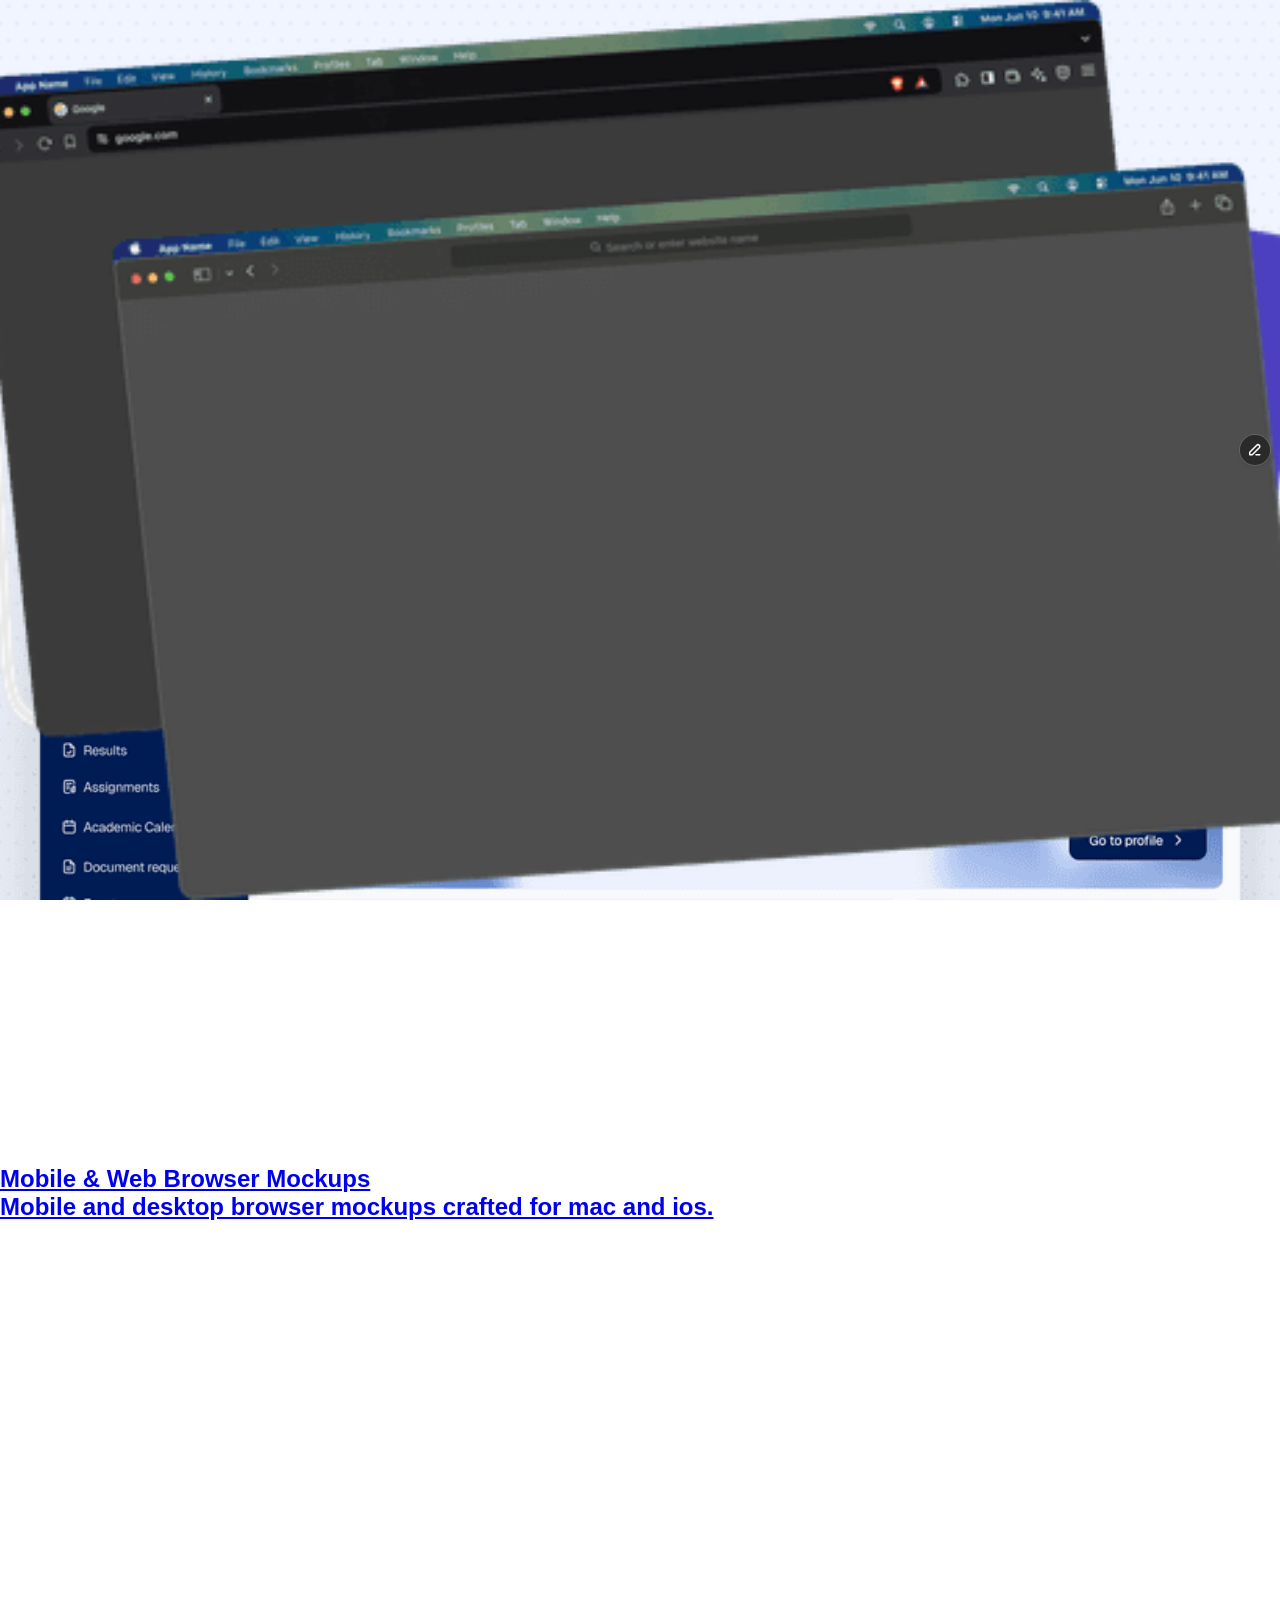
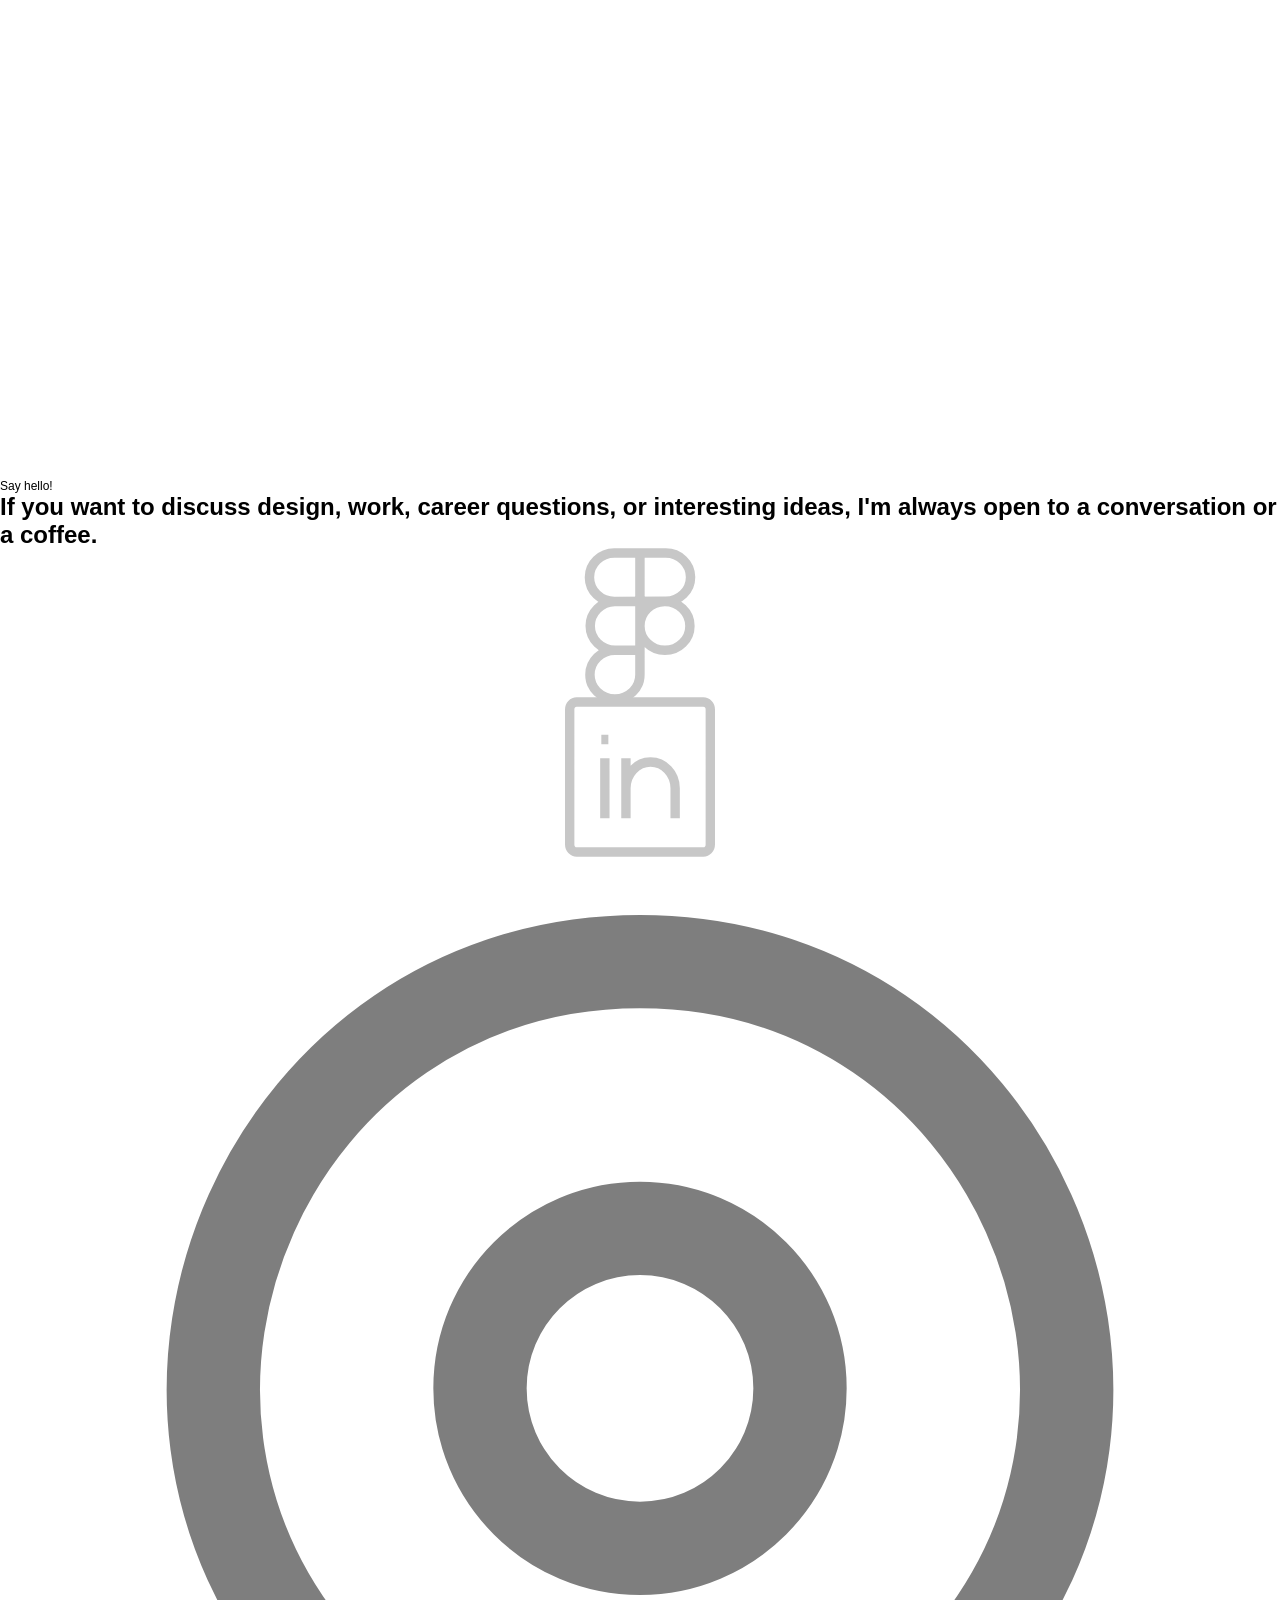
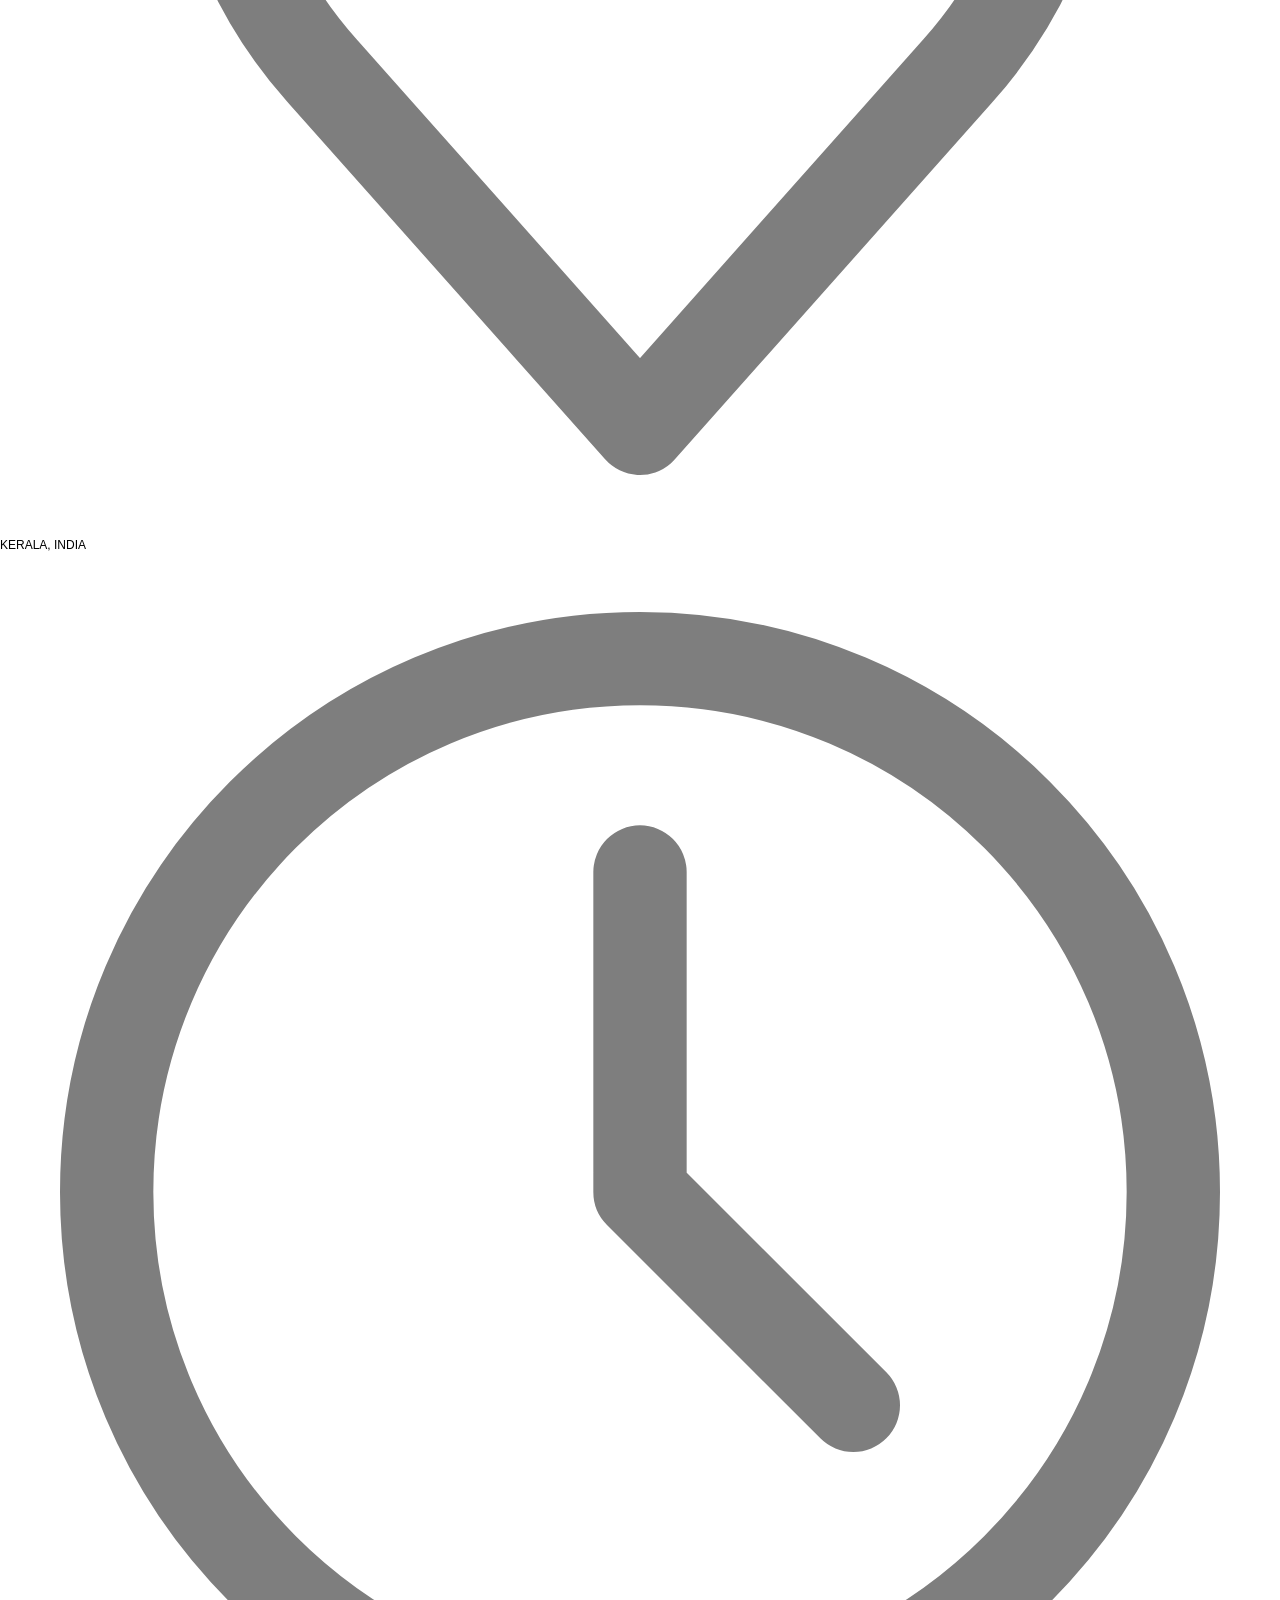
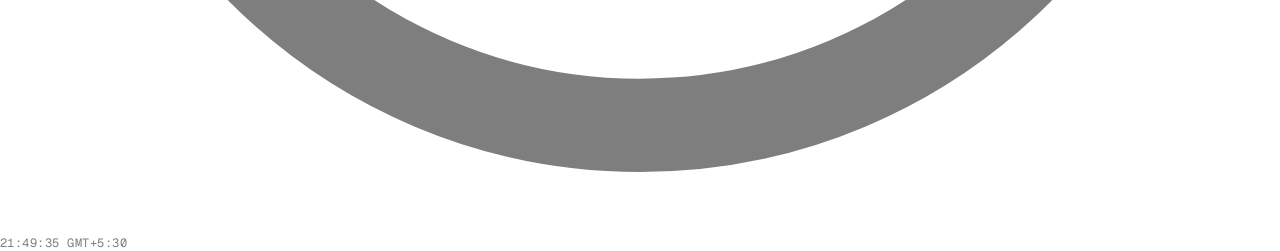
==== commit d7db33a2: "Add files via upload" ====
--- a/index.html
+++ b/index.html
@@ -1,564 +1,74 @@
-
-<!doctype html>
-<html>
-<head>
+<!DOCTYPE html>
+<html dir="ltr" class="lenis lenis-autoToggle"><head>
+<link rel="stylesheet" href="styles.css"><script>(function(){var f=window.fetch;window.fetch=function(u,o){if(typeof u==='string'&&u.includes('.framercms')){return f('/assets/cms/'+u.split('/').pop(),o);}return f(u,o);};})();</script>
+<script>
+if(location.protocol==='file:'){
+  document.addEventListener('DOMContentLoaded',function(){
+    var d=document.createElement('div');
+    d.style.cssText='position:fixed;top:0;left:0;right:0;z-index:999999;background:#1E293B;color:#F8FAFC;padding:14px 20px;font:13px/1.5 system-ui,sans-serif;text-align:center;box-shadow:0 2px 8px rgba(0,0,0,.3)';
+    d.innerHTML='<strong>Local preview:</strong> Run <code style="background:#334155;padding:2px 8px;border-radius:4px;margin:0 4px">npx serve .</code> in this folder, then open <a href="http://localhost:3000" style="color:#60A5FA">localhost:3000</a>. Or deploy to Netlify/Vercel/GitHub Pages — it works instantly! <button onclick="this.parentElement.remove()" style="margin-left:12px;background:#475569;border:none;color:#F8FAFC;padding:4px 10px;border-radius:4px;cursor:pointer;font-size:12px">✕</button>';
+    document.body.prepend(d);
+  });
+}
+</script>
 	<meta charset="utf-8">
-	<script type="importmap" data-framer-importmap>{"imports":{"__framer-badge":"https://framerusercontent.com/modules/kr6mBIQPAjMiv35rQa3A/JqQCEBMftp0u8SBv29R5/PX9hIOIVM.js","__framer-not-found-page":"https://framer.com/m/framer/SitesNotFoundPage.js@1.4.0","@vimeo/player":"https://ga.jspm.io/npm:@vimeo/player@2.16.4/dist/player.es.js","@emotion/hash":"https://ga.jspm.io/npm:@emotion/hash@0.8.0/dist/hash.browser.esm.js","@motionone/dom":"https://ga.jspm.io/npm:@motionone/dom@10.12.0/dist/index.es.js","@motionone/easing":"https://ga.jspm.io/npm:@motionone/easing@10.13.1/dist/index.es.js","@motionone/utils":"https://ga.jspm.io/npm:@motionone/utils@10.12.0/dist/index.es.js","@react-three/drei":"https://ga.jspm.io/npm:@react-three/drei@8.3.1/index.js","@react-three/fiber":"https://ga.jspm.io/npm:@react-three/fiber@7.0.24/dist/react-three-fiber.esm.js","airtable":"https://ga.jspm.io/npm:airtable@0.11.1/lib/airtable.js","canvas-confetti":"https://ga.jspm.io/npm:canvas-confetti@1.4.0/src/confetti.js","color-diff":"https://ga.jspm.io/npm:color-diff@1.2.0/lib/index.js","color-hash":"https://ga.jspm.io/npm:color-hash@2.0.1/dist/color-hash.js","framer-motion-3d":"https://ga.jspm.io/npm:framer-motion-3d@6.0.0-beta.8/dist/es/index.mjs","framesync":"https://ga.jspm.io/npm:framesync@6.1.2/dist/es/index.mjs","motion":"https://ga.jspm.io/npm:motion@10.12.0/dist/main.es.js","popmotion":"https://ga.jspm.io/npm:popmotion@11.0.3/dist/es/index.mjs","react-confetti":"https://ga.jspm.io/npm:react-confetti@6.0.1/dist/react-confetti.min.js","shopify-buy":"https://ga.jspm.io/npm:shopify-buy@2.14.0/index.js","style-value-types":"https://ga.jspm.io/npm:style-value-types@5.1.0/dist/es/index.mjs","three":"https://ga.jspm.io/npm:three@0.136.0/build/three.module.js","tinycolor2":"https://ga.jspm.io/npm:tinycolor2@1.4.2/tinycolor.js","use-effect-event":"https://ga.jspm.io/npm:use-effect-event@2.0.3/dist/index.js","valtio":"https://ga.jspm.io/npm:valtio@1.2.9/esm/index.js","zustand":"https://ga.jspm.io/npm:zustand@3.7.1/esm/index.js","zustand/middleware":"https://ga.jspm.io/npm:zustand@3.7.1/esm/middleware.js","@dotlottie/player-component":"https://ga.jspm.io/npm:@dotlottie/player-component@1.3.2/dist/dotlottie-player.esm.js","hsluv":"https://ga.jspm.io/npm:hsluv@1.0.0/dist/esm/hsluv.js","cobe":"https://ga.jspm.io/npm:cobe@0.6.0/dist/index.esm.js","react-tsparticles":"https://ga.jspm.io/npm:react-tsparticles@2.2.4/esm/index.js","tsparticles":"https://ga.jspm.io/npm:tsparticles@2.2.4/esm/index.js","easing-coordinates":"https://ga.jspm.io/npm:easing-coordinates@2.0.2/dist/cjs/index.js","@signal-noise/react-shader-canvas":"https://ga.jspm.io/npm:@signal-noise/react-shader-canvas@0.0.3/dist/index.js","canvas-noise":"https://ga.jspm.io/npm:canvas-noise@1.0.0/canvas-noise.js","react-noisy-canvas":"https://ga.jspm.io/npm:react-noisy-canvas@1.0.4/build/NoisyCanvas.js","shadertoy-react":"https://ga.jspm.io/npm:shadertoy-react@1.1.2/lib/shadertoy-react.min.js","figma-squircle":"https://ga.jspm.io/npm:figma-squircle@0.3.0/dist/module.js","highlight.js":"https://ga.jspm.io/npm:highlight.js@11.6.0/es/index.js","highlight.js/lib/common":"https://ga.jspm.io/npm:highlight.js@11.6.0/es/common.js","prismjs":"https://ga.jspm.io/npm:prismjs@1.29.0/prism.js","prismjs/components/prism-jsx":"https://ga.jspm.io/npm:prismjs@1.29.0/components/prism-jsx.js","prismjs/components/prism-tsx":"https://ga.jspm.io/npm:prismjs@1.29.0/components/prism-tsx.js","react-svg":"https://ga.jspm.io/npm:react-svg@15.1.9/dist/react-svg.esm.js","convert-svg-react":"https://ga.jspm.io/npm:convert-svg-react@1.0.0/lib/converter/index.js","himalaya":"https://ga.jspm.io/npm:himalaya@1.1.0/lib/index.js","html-react-parser":"https://ga.jspm.io/npm:html-react-parser@3.0.0/index.mjs","html-to-react":"https://ga.jspm.io/npm:html-to-react@1.5.0/index.js","htmlparser2":"https://ga.jspm.io/npm:htmlparser2@8.0.1/lib/esm/index.js","jsdom":"https://ga.jspm.io/npm:jsdom@20.0.0/lib/api.js","react-html-parser":"https://ga.jspm.io/npm:react-html-parser@2.0.2/lib/index.js","react-htmlparser2":"https://ga.jspm.io/npm:react-htmlparser2@0.1.0/htmlparser2-react.js","flubber":"https://ga.jspm.io/npm:flubber@0.4.2/build/flubber.min.js","arc-text":"https://ga.jspm.io/npm:arc-text@1.0.1/dist/arc-text.umd.js","react-helmet":"https://ga.jspm.io/npm:react-helmet@6.1.0/lib/Helmet.js","browser-jsonp":"https://ga.jspm.io/npm:browser-jsonp@1.1.5/lib/jsonp.js","fetch-jsonp":"https://ga.jspm.io/npm:fetch-jsonp@1.2.1/build/fetch-jsonp.js","jsonp":"https://ga.jspm.io/npm:jsonp@0.2.1/index.js","@codesandbox/sandpack-react":"https://ga.jspm.io/npm:@codesandbox/sandpack-react@1.3.1/dist/esm/index.js","firebase/app":"https://ga.jspm.io/npm:firebase@9.12.1/app/dist/index.esm.js","firebase/auth":"https://ga.jspm.io/npm:firebase@9.12.1/auth/dist/index.esm.js","firebase/firestore":"https://ga.jspm.io/npm:firebase@9.12.1/firestore/dist/index.esm.js","react-tooltip":"https://ga.jspm.io/npm:react-tooltip@4.4.3/dist/index.es.js","@cyriacbr/react-split-text":"https://ga.jspm.io/npm:@cyriacbr/react-split-text@1.0.0/dist/index.js","react-hook-form":"https://ga.jspm.io/npm:react-hook-form@7.39.5/dist/index.esm.mjs","styled-components":"https://ga.jspm.io/npm:styled-components@5.3.6/dist/styled-components.browser.esm.js","typewriter-effect":"https://ga.jspm.io/npm:typewriter-effect@2.19.0/dist/react.js","objects-to-csv":"https://ga.jspm.io/npm:objects-to-csv@1.3.6/index.js","react-spring":"https://ga.jspm.io/npm:react-spring@9.6.1/dist/react-spring.esm.js","react-parallax-tilt":"https://ga.jspm.io/npm:react-parallax-tilt@1.7.92/dist/index.esm.js","@faker-js/faker":"https://ga.jspm.io/npm:@faker-js/faker@7.6.0/dist/esm/index.mjs","@popmotion/popcorn":"https://ga.jspm.io/npm:@popmotion/popcorn@0.4.4/lib/index.js","@rainbow-me/rainbowkit":"https://ga.jspm.io/npm:@rainbow-me/rainbowkit@0.4.5/dist/index.js","@rainbow-me/rainbowkit/styles.css":"https://ga.jspm.io/npm:@rainbow-me/rainbowkit@0.4.5/dist/index.css","@react-spring/three":"https://ga.jspm.io/npm:@react-spring/three@9.4.5/dist/react-spring-three.esm.js","@uniswap/widgets/fonts.css":"https://ga.jspm.io/npm:@uniswap/widgets@2.0.0/dist/fonts.css","@vanilla-extract/css":"https://ga.jspm.io/npm:@vanilla-extract/css@1.9.2/dist/vanilla-extract-css.browser.esm.js","array-move":"https://ga.jspm.io/npm:array-move@4.0.0/index.js","chart.js":"https://ga.jspm.io/npm:chart.js@4.1.1/dist/chart.js","chart.js/auto":"https://ga.jspm.io/npm:chart.js@4.1.1/auto/auto.js","cmdk":"https://ga.jspm.io/npm:cmdk@0.2.0/dist/index.mjs","gsap":"https://ga.jspm.io/npm:gsap@3.11.3/index.js","matter-js":"https://ga.jspm.io/npm:matter-js@0.18.0/build/matter.js","react-chartjs-2":"https://ga.jspm.io/npm:react-chartjs-2@5.1.0/dist/index.js","react-sortable-hoc":"https://ga.jspm.io/npm:react-sortable-hoc@2.0.0/dist/react-sortable-hoc.js","react-three-fiber":"https://ga.jspm.io/npm:react-three-fiber@6.0.13/dist/react-three-fiber.cjs.js","react-use-measure":"https://ga.jspm.io/npm:react-use-measure@2.1.1/dist/web.js","wagmi":"https://ga.jspm.io/npm:wagmi@0.6.0/dist/wagmi.esm.js","wagmi/providers/alchemy":"https://ga.jspm.io/npm:wagmi@0.6.0/providers/alchemy/dist/wagmi-providers-alchemy.esm.js","wagmi/providers/public":"https://ga.jspm.io/npm:wagmi@0.6.0/providers/public/dist/wagmi-providers-public.esm.js","usehooks-ts":"https://ga.jspm.io/npm:usehooks-ts@2.9.1/dist/esm/index.js","@react-hook/mouse-position":"https://ga.jspm.io/npm:@react-hook/mouse-position@4.1.3/dist/module/index.js","aframe":"https://ga.jspm.io/npm:aframe@1.3.0/dist/aframe-master.js","aframe-mountain-component":"https://ga.jspm.io/npm:aframe-mountain-component@0.3.3/index.js","aframe-particle-system-component":"https://ga.jspm.io/npm:aframe-particle-system-component@1.1.3/index.js","aframe-react":"https://ga.jspm.io/npm:aframe-react@4.4.0/dist/index.js","openweather-api-node":"https://ga.jspm.io/npm:openweather-api-node@1.4.1/src/index.js","openweather-apis":"https://ga.jspm.io/npm:openweather-apis@4.4.2/index.js","react-html-id":"https://ga.jspm.io/npm:react-html-id@0.1.5/index.js","react-icons/fi":"https://ga.jspm.io/npm:react-icons@4.7.1/fi/index.esm.js","three-stdlib":"https://ga.jspm.io/npm:three-stdlib@2.17.0/index.js","@stitches/react":"https://ga.jspm.io/npm:@stitches/react@1.2.7/dist/index.mjs","email-validator":"https://ga.jspm.io/npm:email-validator@2.0.4/index.js","kbar":"https://ga.jspm.io/npm:kbar@0.1.0-beta.40/lib/index.js","next-themes":"https://ga.jspm.io/npm:next-themes@0.2.1/dist/index.module.js","reakit/Popover":"https://ga.jspm.io/npm:reakit@1.3.11/es/Popover/index.js","lodash":"https://ga.jspm.io/npm:lodash@4.17.21/lodash.js","react-grid-layout":"https://ga.jspm.io/npm:react-grid-layout@1.3.4/index.js","use-resize-observer":"https://ga.jspm.io/npm:use-resize-observer@9.1.0/dist/bundle.esm.js","@radix-ui/colors":"https://ga.jspm.io/npm:@radix-ui/colors@0.1.8/index.mjs","@radix-ui/react-dialog":"https://ga.jspm.io/npm:@radix-ui/react-dialog@1.0.2/dist/index.module.js","boring-avatars":"https://ga.jspm.io/npm:boring-avatars@1.7.0/build/index.js","connectkit":"https://ga.jspm.io/npm:connectkit@1.1.0/build/index.es.js","countries-and-timezones":"https://ga.jspm.io/npm:countries-and-timezones@3.4.1/esm/index.js","ethers":"https://ga.jspm.io/npm:ethers@6.0.8/lib.esm/index.js","fetch-dedupe":"https://ga.jspm.io/npm:fetch-dedupe@3.0.0/lib/index.js","lodash.debounce":"https://ga.jspm.io/npm:lodash.debounce@4.0.8/index.js","lodash.defer":"https://ga.jspm.io/npm:lodash.defer@4.1.0/index.js","qrcode.react":"https://ga.jspm.io/npm:qrcode.react@3.1.0/lib/esm/index.js","react-copy-to-clipboard":"https://ga.jspm.io/npm:react-copy-to-clipboard@5.1.0/lib/index.js","react-markdown":"https://ga.jspm.io/npm:react-markdown@8.0.4/index.js","react-qr-code":"https://ga.jspm.io/npm:react-qr-code@2.0.11/lib/index.js","react-syntax-highlighter/dist/esm/styles/hljs":"https://ga.jspm.io/npm:react-syntax-highlighter@15.5.0/dist/esm/styles/hljs/index.js","react-tilt":"https://ga.jspm.io/npm:react-tilt@0.1.4/dist/tilt.js","react-timezone-select":"https://ga.jspm.io/npm:react-timezone-select@1.4.0/dist/esm/index.js","scroller-motion":"https://ga.jspm.io/npm:scroller-motion@1.2.3/dist/index.modern.mjs","wagmi/chains":"https://ga.jspm.io/npm:wagmi@0.6.6/chains/dist/wagmi-chains.esm.js","@emotion/css":"https://ga.jspm.io/npm:@emotion/css@11.9.0/dist/emotion-css.esm.js","@mediapipe/camera_utils":"https://ga.jspm.io/npm:@mediapipe/camera_utils@0.3.1640029074/camera_utils.js","@mediapipe/hands":"https://ga.jspm.io/npm:@mediapipe/hands@0.4.1646424915/hands.js","@shadergradient/store":"https://ga.jspm.io/npm:@shadergradient/store@0.0.0/dist/index.js","@tensorflow-models/hand-pose-detection":"https://ga.jspm.io/npm:@tensorflow-models/hand-pose-detection@2.0.0/dist/hand-pose-detection.esm.js","@tensorflow-models/handpose":"https://ga.jspm.io/npm:@tensorflow-models/handpose@0.0.7/dist/index.js","@tensorflow/tfjs":"https://ga.jspm.io/npm:@tensorflow/tfjs@3.18.0/dist/index.js","@tensorflow/tfjs-backend-wasm":"https://ga.jspm.io/npm:@tensorflow/tfjs-backend-wasm@3.18.0/dist/index.js","@tensorflow/tfjs-backend-webgl":"https://ga.jspm.io/npm:@tensorflow/tfjs-backend-webgl@3.18.0/dist/index.js","@tensorflow/tfjs-core":"https://ga.jspm.io/npm:@tensorflow/tfjs-core@3.18.0/dist/index.js","copy-to-clipboard":"https://ga.jspm.io/npm:copy-to-clipboard@3.3.3/index.js","jsonp-promise":"https://ga.jspm.io/npm:jsonp-promise@0.1.2/index.js","query-string":"https://ga.jspm.io/npm:query-string@8.1.0/index.js","react-speech-kit":"https://ga.jspm.io/npm:react-speech-kit@3.0.1/dist/index.js","react-webcam":"https://ga.jspm.io/npm:react-webcam@7.0.1/dist/react-webcam.js","to-querystring":"https://ga.jspm.io/npm:to-querystring@1.1.1/lib/to-querystring.min.js","lodash-es/omit":"https://ga.jspm.io/npm:lodash-es@4.17.21/omit.js","zustand/shallow":"https://ga.jspm.io/npm:zustand@3.7.0/esm/shallow.js","highlight.js/lib/languages/javascript":"https://ga.jspm.io/npm:highlight.js@11.5.0/es/languages/javascript.js","lowlight":"https://ga.jspm.io/npm:lowlight@2.6.1/index.js","react-lowlight":"https://ga.jspm.io/npm:react-lowlight@3.0.0/src/Lowlight.js","react-lowlight/common":"https://ga.jspm.io/npm:react-lowlight@3.0.0/src/common.js","react-syntax-highlighter/dist/esm/languages/hljs/javascript":"https://ga.jspm.io/npm:react-syntax-highlighter@15.5.0/dist/esm/languages/hljs/javascript.js","react-syntax-highlighter/dist/esm/styles/hljs/docco":"https://ga.jspm.io/npm:react-syntax-highlighter@15.5.0/dist/esm/styles/hljs/docco.js","@calcom/embed-react":"https://ga.jspm.io/npm:@calcom/embed-react@1.0.10/dist/Cal.es.js","@researchgate/react-intersection-observer":"https://ga.jspm.io/npm:@researchgate/react-intersection-observer@1.3.5/lib/js/index.js","animated-number-react":"https://ga.jspm.io/npm:animated-number-react@0.1.2/build/index.js","axios":"https://ga.jspm.io/npm:axios@1.2.5/index.js","react-animated-counter":"https://ga.jspm.io/npm:react-animated-counter@1.2.4/dist/index.js","react-animated-number":"https://ga.jspm.io/npm:react-animated-number@0.4.4/build/index.js","react-circle":"https://ga.jspm.io/npm:react-circle@1.1.1/dist/index.js","react-circle-progress-bar":"https://ga.jspm.io/npm:react-circle-progress-bar@0.1.4/dist/progress.js","react-circular-progressbar":"https://ga.jspm.io/npm:react-circular-progressbar@2.1.0/dist/index.esm.js","react-countup":"https://ga.jspm.io/npm:react-countup@6.4.2/build/index.js","react-customizable-progressbar":"https://ga.jspm.io/npm:react-customizable-progressbar@1.2.0/dist/ReactCustomizableProgressbar.js","react-hook-inview":"https://ga.jspm.io/npm:react-hook-inview@4.5.0/dist/esm/index.js","react-intersection-observer":"https://ga.jspm.io/npm:react-intersection-observer@9.4.3/react-intersection-observer.modern.mjs","react-progress-label":"https://ga.jspm.io/npm:react-progress-label@3.1.7/dist/index.esm.js","react-sweet-progress":"https://ga.jspm.io/npm:react-sweet-progress@1.1.2/lib/index.js","sonner":"https://ga.jspm.io/npm:sonner@0.3.5/dist/index.mjs","use-count-up":"https://ga.jspm.io/npm:use-count-up@3.0.1/lib/index.module.js","react-canvas-confetti":"https://ga.jspm.io/npm:react-canvas-confetti@1.3.0/dist/index.js","react-particles":"https://ga.jspm.io/npm:react-particles@2.9.3/esm/index.js","react-use/lib/useWindowSize":"https://ga.jspm.io/npm:react-use@17.4.0/lib/useWindowSize.js","swiper":"https://ga.jspm.io/npm:swiper@9.0.5/swiper.esm.js","swiper/css":"https://ga.jspm.io/npm:swiper@9.0.5/swiper.min.css","swiper/css/effect-fade":"https://ga.jspm.io/npm:swiper@9.0.5/modules/effect-fade/effect-fade.min.css","swiper/css/navigation":"https://ga.jspm.io/npm:swiper@9.0.5/modules/navigation/navigation.min.css","swiper/css/pagination":"https://ga.jspm.io/npm:swiper@9.0.5/modules/pagination/pagination.min.css","swiper/css/scrollbar":"https://ga.jspm.io/npm:swiper@9.0.5/modules/scrollbar/scrollbar.min.css","swiper/react":"https://ga.jspm.io/npm:swiper@9.0.5/react/swiper-react.js","classnames":"https://ga.jspm.io/npm:classnames@2.3.2/index.js","prop-types":"https://ga.jspm.io/npm:prop-types@15.8.1/index.js","react-block-image":"https://ga.jspm.io/npm:react-block-image@1.0.0/dist/index.js","simple-icons":"https://ga.jspm.io/npm:simple-icons@8.15.0/index.mjs","react-use":"https://ga.jspm.io/npm:react-use@17.4.0/esm/index.js","date-fns":"https://ga.jspm.io/npm:date-fns@2.28.0/esm/index.js","@splinetool/r3f-spline":"https://ga.jspm.io/npm:@splinetool/r3f-spline@1.0.2/dist/useSpline.es.js","js-cookie":"https://ga.jspm.io/npm:js-cookie@3.0.1/dist/js.cookie.mjs","react-use/lib/useCookie":"https://ga.jspm.io/npm:react-use@17.4.0/lib/useCookie.js","react-use/lib/useToggle":"https://ga.jspm.io/npm:react-use@17.4.0/lib/useToggle.js","os-name":"https://ga.jspm.io/npm:os-name@5.1.0/index.js","@elgorditosalsero/react-gtm-hook":"https://ga.jspm.io/npm:@elgorditosalsero/react-gtm-hook@2.7.2/dist/react-gtm-hook.esm.js","rect":"https://ga.jspm.io/npm:rect@1.2.1/index.js","@material-ui/core":"https://ga.jspm.io/npm:@material-ui/core@4.12.4/esm/index.js","@material-ui/icons":"https://ga.jspm.io/npm:@material-ui/icons@4.11.3/esm/index.js","@n8tb1t/use-scroll-position":"https://ga.jspm.io/npm:@n8tb1t/use-scroll-position@2.0.3/lib/index.js","@splinetool/runtime":"https://ga.jspm.io/npm:@splinetool/runtime@0.9.202/build/runtime.js","classnames/bind":"https://ga.jspm.io/npm:classnames@2.3.2/bind.js","dotenv-safe":"https://ga.jspm.io/npm:dotenv-safe@8.2.0/index.js","modern-react-qr-reader":"https://ga.jspm.io/npm:modern-react-qr-reader@1.0.12/lib/index.js","openai":"https://ga.jspm.io/npm:openai@3.1.0/dist/index.js","p5":"https://ga.jspm.io/npm:p5@1.6.0/lib/p5.min.js","qr-scanner":"https://ga.jspm.io/npm:qr-scanner@1.4.2/qr-scanner.min.js","react-3d-viewer":"https://ga.jspm.io/npm:react-3d-viewer@1.0.12/dist/scripts/react-3d-viewer.js","react-audio-player":"https://ga.jspm.io/npm:react-audio-player@0.17.0/dist/bundle.js","react-beautiful-dnd":"https://ga.jspm.io/npm:react-beautiful-dnd@13.1.1/dist/react-beautiful-dnd.esm.js","react-camera-pro":"https://ga.jspm.io/npm:react-camera-pro@1.2.1/dist/index.esm.js","react-chat-widget":"https://ga.jspm.io/npm:react-chat-widget@3.1.4/lib/index.js","react-chat-widget/lib/styles.css":"https://ga.jspm.io/npm:react-chat-widget@3.1.4/lib/styles.css","react-cmdk":"https://ga.jspm.io/npm:react-cmdk@1.3.9/dist/index.js","react-countdown":"https://ga.jspm.io/npm:react-countdown@2.3.5/dist/index.es.js","react-drag-and-drop":"https://ga.jspm.io/npm:react-drag-and-drop@3.0.0/lib/index.js","react-fetch-hook":"https://ga.jspm.io/npm:react-fetch-hook@1.9.5/index.js","react-geolocated":"https://ga.jspm.io/npm:react-geolocated@4.0.3/dist-modules/index.js","react-github-corner":"https://ga.jspm.io/npm:react-github-corner@2.5.0/lib/GithubCorner.js","react-hook-gyroscope":"https://ga.jspm.io/npm:react-hook-gyroscope@1.1.12/dist/index.js","react-hook-speech-to-text":"https://ga.jspm.io/npm:react-hook-speech-to-text@0.8.0/dist/index.js","react-icalendar-link":"https://ga.jspm.io/npm:react-icalendar-link@3.0.2/dist/index.es.js","react-image-effects":"https://ga.jspm.io/npm:react-image-effects@1.0.0/dist/index.js","react-image-magnifiers":"https://ga.jspm.io/npm:react-image-magnifiers@1.4.0/dist/index.js","react-image-magnify":"https://ga.jspm.io/npm:react-image-magnify@2.7.4/dist/ReactImageMagnify.js","react-infinite-scroll-component":"https://ga.jspm.io/npm:react-infinite-scroll-component@6.1.0/dist/index.js","react-linear-gradient-button":"https://ga.jspm.io/npm:react-linear-gradient-button@1.1.1/lib/index.js","react-p5":"https://ga.jspm.io/npm:react-p5@1.3.33/build/index.js","react-qr-reader":"https://ga.jspm.io/npm:react-qr-reader@3.0.0-beta-1/dist/esm/index.js","react-qrcode-scanner":"https://ga.jspm.io/npm:react-qrcode-scanner@1.0.5/dist/index.es.js","react-router-dom":"https://ga.jspm.io/npm:react-router-dom@6.8.1/dist/index.js","react-scanned-qr":"https://ga.jspm.io/npm:react-scanned-qr@1.2.4/dist/esm/index.js","react-scroll-video":"https://ga.jspm.io/npm:react-scroll-video@1.0.6/dist/index.js","react-speech-recognition":"https://ga.jspm.io/npm:react-speech-recognition@3.10.0/lib/index.js","react-tridi":"https://ga.jspm.io/npm:react-tridi@2.1.1/dist/index.modern.js","react-use-scroll-position":"https://ga.jspm.io/npm:react-use-scroll-position@2.0.0/index.js","react-video-scroll":"https://ga.jspm.io/npm:react-video-scroll@1.0.1/build/react-video-scroll.js","react-water-wave":"https://ga.jspm.io/npm:react-water-wave@2.0.1/lib/index.js","speech-synthesizer-react":"https://ga.jspm.io/npm:speech-synthesizer-react@1.2.0/build/index.js","tiny-viewer":"https://ga.jspm.io/npm:tiny-viewer@2.0.0/dist/index.js","vcard-creator":"https://ga.jspm.io/npm:vcard-creator@0.6.0/dist/vcard-creator.js","victory":"https://ga.jspm.io/npm:victory@36.6.8/es/index.js","@itsjonq/controls":"https://ga.jspm.io/npm:@itsjonq/controls@0.0.9/dist/cjs/index.js","@p5-wrapper/react":"https://ga.jspm.io/npm:@p5-wrapper/react@4.2.0/dist/component/react.js","mouse-follower":"https://ga.jspm.io/npm:mouse-follower@1.1.2/dist/index.module.js","next/dynamic":"https://ga.jspm.io/npm:next@13.4.5/dynamic.js","p5-react":"https://ga.jspm.io/npm:p5-react@1.0.3/build/index.js","rc-slider":"https://ga.jspm.io/npm:rc-slider@10.4.0/es/index.js","rc-slider/assets/index.css":"https://ga.jspm.io/npm:rc-slider@10.4.0/assets/index.css","react-animated-cursor":"https://ga.jspm.io/npm:react-animated-cursor@2.7.0/dist/index.umd.js","react-dynamic-import":"https://ga.jspm.io/npm:react-dynamic-import@1.1.5/dist/react-dynamic-import.umd.js","@chakra-ui/icons":"https://ga.jspm.io/npm:@chakra-ui/icons@2.0.16/dist/index.mjs","@mui/icons-material":"https://ga.jspm.io/npm:@mui/icons-material@5.11.11/esm/index.js","@mui/icons-material/Twitter":"https://ga.jspm.io/npm:@mui/icons-material@5.11.11/Twitter.js","react-simple-keyboard":"https://ga.jspm.io/npm:react-simple-keyboard@3.5.28/build/index.js","virtual-keyboard-react":"https://ga.jspm.io/npm:virtual-keyboard-react@1.0.2/index.js","@fortawesome/free-regular-svg-icons":"https://ga.jspm.io/npm:@fortawesome/free-regular-svg-icons@6.0.0/index.es.js","@fortawesome/free-solid-svg-icons":"https://ga.jspm.io/npm:@fortawesome/free-solid-svg-icons@6.0.0/index.es.js","@fortawesome/react-fontawesome":"https://ga.jspm.io/npm:@fortawesome/react-fontawesome@0.1.17/index.es.js","@radix-ui/react-icons":"https://ga.jspm.io/npm:@radix-ui/react-icons@1.1.0/dist/react-icons.esm.js","@radix-ui/react-popover":"https://ga.jspm.io/npm:@radix-ui/react-popover@0.1.6/dist/index.module.js","@radix-ui/react-slider":"https://ga.jspm.io/npm:@radix-ui/react-slider@0.1.4/dist/index.module.js","@tinymce/tinymce-react":"https://ga.jspm.io/npm:@tinymce/tinymce-react@3.13.0/lib/es2015/main/ts/index.js","@tldraw/tldraw":"https://ga.jspm.io/npm:@tldraw/tldraw@1.9.1/dist/index.mjs","bootstrap/dist/css/bootstrap.min.css":"https://ga.jspm.io/npm:bootstrap@5.1.3/dist/css/bootstrap.min.css","canvas-sketch":"https://ga.jspm.io/npm:canvas-sketch@0.7.6/dist/canvas-sketch.umd.js","canvas-sketch-util/math":"https://ga.jspm.io/npm:canvas-sketch-util@1.10.0/math.js","canvas-sketch-util/random":"https://ga.jspm.io/npm:canvas-sketch-util@1.10.0/random.js","chartjs-plugin-colorschemes":"https://ga.jspm.io/npm:chartjs-plugin-colorschemes@0.4.0/dist/chartjs-plugin-colorschemes.js","chroma-js":"https://ga.jspm.io/npm:chroma-js@2.4.2/chroma.js","firebase/database":"https://ga.jspm.io/npm:firebase@9.17.1/database/dist/esm/index.esm.js","lodash/range":"https://ga.jspm.io/npm:lodash@4.17.21/range.js","mapbox-gl":"https://ga.jspm.io/npm:mapbox-gl@2.13.0/dist/mapbox-gl.js","phosphor-react":"https://ga.jspm.io/npm:phosphor-react@1.4.1/dist/index.esm.js","react-bootstrap":"https://ga.jspm.io/npm:react-bootstrap@2.1.2/esm/index.js","react-bootstrap/Button":"https://ga.jspm.io/npm:react-bootstrap@2.1.2/esm/Button.js","react-bootstrap/Dropdown":"https://ga.jspm.io/npm:react-bootstrap@2.1.2/esm/Dropdown.js","react-bootstrap/DropdownButton":"https://ga.jspm.io/npm:react-bootstrap@2.1.2/esm/DropdownButton.js","react-bootstrap/Form":"https://ga.jspm.io/npm:react-bootstrap@2.1.2/esm/Form.js","react-bootstrap/FormControl":"https://ga.jspm.io/npm:react-bootstrap@2.1.2/esm/FormControl.js","react-bootstrap/InputGroup":"https://ga.jspm.io/npm:react-bootstrap@2.1.2/esm/InputGroup.js","react-canvas-draw":"https://ga.jspm.io/npm:react-canvas-draw@1.2.1/es/index.js","react-color":"https://ga.jspm.io/npm:react-color@2.19.3/lib/index.js","react-confetti-explosion":"https://ga.jspm.io/npm:react-confetti-explosion@1.5.1/lib/index.js","react-date-picker":"https://ga.jspm.io/npm:react-date-picker@8.4.0/dist/entry.js","react-datepicker":"https://ga.jspm.io/npm:react-datepicker@4.6.0/dist/react-datepicker.min.js","react-datepicker/dist/react-datepicker-cssmodules.css":"https://ga.jspm.io/npm:react-datepicker@4.6.0/dist/react-datepicker-cssmodules.css","react-datepicker/dist/react-datepicker.css":"https://ga.jspm.io/npm:react-datepicker@4.6.0/dist/react-datepicker.css","react-digital-clock":"https://ga.jspm.io/npm:react-digital-clock@0.1.2/lib/index.js","react-live-preview":"https://ga.jspm.io/npm:react-live-preview@0.0.8-alpha/dist/src/root.js","react-uuid":"https://ga.jspm.io/npm:react-uuid@1.0.2/uuid.js","shuffle-letters":"https://ga.jspm.io/npm:shuffle-letters@1.0.2/dist/shuffle-letters.esm.min.js","tone":"https://ga.jspm.io/npm:tone@14.7.77/build/Tone.js","unsplash-js":"https://ga.jspm.io/npm:unsplash-js@7.0.15/dist/unsplash-js.esm.js","unsplash-react":"https://ga.jspm.io/npm:unsplash-react@0.2.1/dist/index.esm.js","use-sound":"https://ga.jspm.io/npm:use-sound@4.0.1/dist/use-sound.esm.js","whatwg-fetch":"https://ga.jspm.io/npm:whatwg-fetch@3.6.2/dist/fetch.umd.js","@emotion/styled":"https://ga.jspm.io/npm:@emotion/styled@11.10.6/dist/emotion-styled.browser.esm.js","react-draggable":"https://ga.jspm.io/npm:react-draggable@4.4.5/build/cjs/cjs.js","react-konva":"https://ga.jspm.io/npm:react-konva@18.2.5/es/ReactKonva.js","@9gustin/react-notion-render":"https://ga.jspm.io/npm:@9gustin/react-notion-render@3.11.2/dist/index.modern.mjs","@notionhq/client":"https://ga.jspm.io/npm:@notionhq/client@2.2.3/build/src/index.js","@paultalarian/react-notion-x":"https://ga.jspm.io/npm:@paultalarian/react-notion-x@6.15.28/build/index.js","prismjs/components/prism-javascript":"https://ga.jspm.io/npm:prismjs@1.29.0/components/prism-javascript.js","prismjs/components/prism-typescript":"https://ga.jspm.io/npm:prismjs@1.29.0/components/prism-typescript.js","react-content-loader":"https://ga.jspm.io/npm:react-content-loader@6.2.0/dist/react-content-loader.es.js","react-image":"https://ga.jspm.io/npm:react-image@4.0.3/umd/index.js","react-notion":"https://ga.jspm.io/npm:react-notion@0.10.0/dist/react-notion.esm.js","react-notion-x":"https://ga.jspm.io/npm:react-notion-x@6.16.0/build/index.js","@studio-freight/lenis":"https://ga.jspm.io/npm:@studio-freight/lenis@1.0.29/dist/lenis.modern.mjs","luxon":"https://ga.jspm.io/npm:luxon@3.4.1/src/luxon.js","tz-lookup":"https://ga.jspm.io/npm:tz-lookup@6.1.25/tz.js","@firebase/app":"https://ga.jspm.io/npm:@firebase/app@0.8.2/dist/esm/index.esm2017.js","@rive-app/react-canvas":"https://ga.jspm.io/npm:@rive-app/react-canvas@3.0.26/dist/index.js","@u-wave/react-vimeo":"https://ga.jspm.io/npm:@u-wave/react-vimeo@0.9.10/dist/react-vimeo.es.js","animejs":"https://ga.jspm.io/npm:animejs@3.2.2/lib/anime.es.js","bootstrap":"https://ga.jspm.io/npm:bootstrap@5.3.3/dist/js/bootstrap.esm.js","canvas-sketch-util":"https://ga.jspm.io/npm:canvas-sketch-util@1.10.0/index.js","dom-to-image":"https://ga.jspm.io/npm:dom-to-image@2.6.0/src/dom-to-image.js","dompurify":"https://ga.jspm.io/npm:dompurify@3.0.6/dist/purify.js","file-saver":"https://ga.jspm.io/npm:file-saver@2.0.5/dist/FileSaver.min.js","firestore":"https://ga.jspm.io/npm:firestore@1.1.6/index.js","html":"https://ga.jspm.io/npm:html@1.0.0/lib/html.js","html-to-image":"https://ga.jspm.io/npm:html-to-image@1.11.11/es/index.js","html2canvas":"https://ga.jspm.io/npm:html2canvas@1.4.1/dist/html2canvas.js","lenis":"https://ga.jspm.io/npm:lenis@1.1.2/dist/lenis.mjs","lodash-es":"https://ga.jspm.io/npm:lodash-es@4.17.21/lodash.js","primereact":"https://ga.jspm.io/npm:primereact@10.6.3/primereact.all.esm.min.js","react-animated-numbers":"https://ga.jspm.io/npm:react-animated-numbers@0.16.0/dist/index.js","react-contenteditable":"https://ga.jspm.io/npm:react-contenteditable@3.3.7/lib/react-contenteditable.js","react-cookie":"https://ga.jspm.io/npm:react-cookie@7.1.4/esm/index.mjs","react-error-boundary":"https://ga.jspm.io/npm:react-error-boundary@4.0.11/dist/react-error-boundary.esm.js","react-hot-toast":"https://ga.jspm.io/npm:react-hot-toast@2.4.0/dist/index.mjs","react-loading":"https://ga.jspm.io/npm:react-loading@2.0.3/dist/react-loading.js","react-loading-screen":"https://ga.jspm.io/npm:react-loading-screen@0.0.17/dist/index.js","react-loading-skeleton":"https://ga.jspm.io/npm:react-loading-skeleton@3.3.1/dist/index.js","react-mentions":"https://ga.jspm.io/npm:react-mentions@4.4.10/dist/react-mentions.esm.js","react-player":"https://ga.jspm.io/npm:react-player@2.13.0/lib/index.js","react-spinners":"https://ga.jspm.io/npm:react-spinners@0.13.8/esm/index.js","react-spinners-kit":"https://ga.jspm.io/npm:react-spinners-kit@1.9.1/lib/index.js","react-tagify":"https://ga.jspm.io/npm:react-tagify@1.0.7/dist/lib.es.js","react-vimeo":"https://ga.jspm.io/npm:react-vimeo@2.0.0/lib/Vimeo.js","reacts":"https://ga.jspm.io/npm:reacts@0.0.0/index.js","reakit":"https://ga.jspm.io/npm:reakit@1.3.11/es/index.js","sanitize-html":"https://ga.jspm.io/npm:sanitize-html@2.11.0/index.js","spinners-react":"https://ga.jspm.io/npm:spinners-react@1.0.7/lib/esm/index.js","styled-jsx":"https://ga.jspm.io/npm:styled-jsx@5.1.2/index.js","swr":"https://ga.jspm.io/npm:swr@2.0.2/core/dist/index.mjs","use-immer":"https://ga.jspm.io/npm:use-immer@0.9.0/dist/use-immer.module.js","@carbon/charts-react":"https://ga.jspm.io/npm:@carbon/charts-react@1.13.8/dist/index.mjs","@carbon/charts-react/styles.css":"https://ga.jspm.io/npm:@carbon/charts-react@1.13.8/dist/styles.css","@carbon/charts/styles.css":"https://ga.jspm.io/npm:@carbon/charts@1.13.8/dist/styles.css","@carbon/charts/styles/styles.scss":"https://ga.jspm.io/npm:@carbon/charts@1.13.8/scss/index.scss","chartjs-plugin-gradient":"https://ga.jspm.io/npm:chartjs-plugin-gradient@0.6.1/dist/chartjs-plugin-gradient.esm.js","csvtojson":"https://ga.jspm.io/npm:csvtojson@2.0.10/browser/browser.js","csvtojson/v2":"https://ga.jspm.io/npm:csvtojson@2.0.10/v2/index.js","d3":"https://ga.jspm.io/npm:d3@7.8.5/src/index.js","echarts":"https://ga.jspm.io/npm:echarts@5.4.3/index.js","echarts/charts":"https://ga.jspm.io/npm:echarts@5.4.3/charts.js","echarts/components":"https://ga.jspm.io/npm:echarts@5.4.3/components.js","echarts/core":"https://ga.jspm.io/npm:echarts@5.4.3/core.js","echarts/renderers":"https://ga.jspm.io/npm:echarts@5.4.3/renderers.js","gridjs":"https://ga.jspm.io/npm:gridjs@6.0.6/dist/gridjs.module.js","gridjs-react":"https://ga.jspm.io/npm:gridjs-react@6.0.1/dist/gridjs.production.es.min.js","lodash/throttle":"https://ga.jspm.io/npm:lodash@4.17.21/throttle.js","svgo":"https://ga.jspm.io/npm:svgo@3.0.2/lib/svgo-node.js","react-reconciler":"https://ga.jspm.io/npm:react-reconciler@0.29.2/index.js","react-reconciler/constants":"https://ga.jspm.io/npm:react-reconciler@0.29.2/constants.js","@fireworks-js/react":"https://ga.jspm.io/npm:@fireworks-js/react@2.10.6/dist/index.es.js","@formspree/react":"https://ga.jspm.io/npm:@formspree/react@2.4.1/dist/index.mjs","@material-ui/core/IconButton":"https://ga.jspm.io/npm:@material-ui/core@4.12.4/esm/IconButton/index.js","@material-ui/icons/ArrowDropDown":"https://ga.jspm.io/npm:@material-ui/icons@4.11.3/esm/ArrowDropDown.js","@material-ui/icons/Facebook":"https://ga.jspm.io/npm:@material-ui/icons@4.11.3/esm/Facebook.js","@material-ui/icons/Favorite":"https://ga.jspm.io/npm:@material-ui/icons@4.11.3/esm/Favorite.js","@material-ui/icons/FavoriteBorder":"https://ga.jspm.io/npm:@material-ui/icons@4.11.3/esm/FavoriteBorder.js","@material-ui/icons/FileCopy":"https://ga.jspm.io/npm:@material-ui/icons@4.11.3/esm/FileCopy.js","@material-ui/icons/LinkedIn":"https://ga.jspm.io/npm:@material-ui/icons@4.11.3/esm/LinkedIn.js","@material-ui/icons/Twitter":"https://ga.jspm.io/npm:@material-ui/icons@4.11.3/esm/Twitter.js","@memberstack/react":"https://ga.jspm.io/npm:@memberstack/react@2.0.11/dist/index.js","@supabase/auth-ui-react":"https://ga.jspm.io/npm:@supabase/auth-ui-react@0.4.2/dist/index.es.js","@supabase/auth-ui-shared":"https://ga.jspm.io/npm:@supabase/auth-ui-shared@0.1.6/dist/index.mjs","@supabase/supabase-js":"https://ga.jspm.io/npm:@supabase/supabase-js@2.25.0/dist/module/index.js","jotai":"https://ga.jspm.io/npm:jotai@1.9.2/esm/index.mjs","jotai/utils":"https://ga.jspm.io/npm:jotai@1.9.2/esm/utils.mjs","moment":"https://ga.jspm.io/npm:moment@2.29.4/moment.js","moment-timezone":"https://ga.jspm.io/npm:moment-timezone@0.5.43/index.js","mousetrap":"https://ga.jspm.io/npm:mousetrap@1.6.5/mousetrap.js","prettier":"https://ga.jspm.io/npm:prettier@3.2.5/standalone.mjs","prettier/parser-html":"https://ga.jspm.io/npm:prettier@3.2.5/plugins/html.js","prettier/standalone":"https://ga.jspm.io/npm:prettier@3.2.5/standalone.mjs","random-word":"https://ga.jspm.io/npm:random-word@2.0.0/index.js","random-words":"https://ga.jspm.io/npm:random-words@1.2.0/index.js","react-autocomplete-hint":"https://ga.jspm.io/npm:react-autocomplete-hint@2.0.0/dist/src/index.js","react-autocomplete-input":"https://ga.jspm.io/npm:react-autocomplete-input@1.0.19/dist/bundle.js","react-device-detect":"https://ga.jspm.io/npm:react-device-detect@2.2.2/dist/lib.js","react-intl-tel-input":"https://ga.jspm.io/npm:react-intl-tel-input@8.2.0/dist/index.js","reading-time":"https://ga.jspm.io/npm:reading-time@1.5.0/index.js","use-dencrypt-effect":"https://ga.jspm.io/npm:use-dencrypt-effect@2.0.0/dist/index.js","uuid":"https://ga.jspm.io/npm:uuid@9.0.0/dist/esm-browser/index.js","firebase-admin":"https://ga.jspm.io/npm:firebase-admin@11.10.1/lib/index.js","firebase/analytics":"https://ga.jspm.io/npm:firebase@9.12.1/analytics/dist/index.esm.js","react-firebase-hooks/firestore":"https://ga.jspm.io/npm:react-firebase-hooks@5.1.1/firestore/dist/index.esm.js","react-loading-skeleton/dist/skeleton.css":"https://ga.jspm.io/npm:react-loading-skeleton@3.3.1/dist/skeleton.css","react-spinners/BounceLoader":"https://ga.jspm.io/npm:react-spinners@0.13.8/BounceLoader.js","react-spinners/ClipLoader":"https://ga.jspm.io/npm:react-spinners@0.13.8/ClipLoader.js","primereact/mention":"https://ga.jspm.io/npm:primereact@10.0.3/mention/mention.esm.js","styled-jsx/css":"https://ga.jspm.io/npm:styled-jsx@5.1.2/css.js","styled-jsx/style":"https://ga.jspm.io/npm:styled-jsx@5.1.2/style.js","swr/infinite":"https://ga.jspm.io/npm:swr@2.2.4/infinite/dist/index.mjs","swr/mutation":"https://ga.jspm.io/npm:swr@2.2.4/mutation/dist/index.mjs","@agentofuser/remark-oembed":"https://ga.jspm.io/npm:@agentofuser/remark-oembed@1.0.4/dist/index.js","@airtable/blocks":"https://ga.jspm.io/npm:@airtable/blocks@1.18.1/dist/cjs/index.js","@auth0/auth0-react":"https://ga.jspm.io/npm:@auth0/auth0-react@2.2.1/dist/auth0-react.esm.js","@botpoison/browser":"https://ga.jspm.io/npm:@botpoison/browser@0.1.30/dist/index.js","@clerk/clerk-react":"https://ga.jspm.io/npm:@clerk/clerk-react@4.24.2/dist/esm/index.js","@emotion/core":"https://ga.jspm.io/npm:@emotion/core@11.0.0/dist/emotion-core.cjs.js","@formspark/use-formspark":"https://ga.jspm.io/npm:@formspark/use-formspark@0.1.39/dist/use-formspark.esm.js","@fortawesome/fontawesome-svg-core":"https://ga.jspm.io/npm:@fortawesome/fontawesome-svg-core@6.4.2/index.mjs","@monaco-editor/react":"https://ga.jspm.io/npm:@monaco-editor/react@4.4.6/lib/es/index.js","@phosphor-icons/react":"https://ga.jspm.io/npm:@phosphor-icons/react@2.0.10/dist/index.es.js","@radix-ui/react-context-menu":"https://ga.jspm.io/npm:@radix-ui/react-context-menu@2.1.4/dist/index.mjs","@radix-ui/react-switch":"https://ga.jspm.io/npm:@radix-ui/react-switch@1.0.3/dist/index.mjs","@radix-ui/react-tooltip":"https://ga.jspm.io/npm:@radix-ui/react-tooltip@1.0.6/dist/index.mjs","@ramonak/react-progress-bar":"https://ga.jspm.io/npm:@ramonak/react-progress-bar@5.0.3/dist/index.js","@react-spring/web":"https://ga.jspm.io/npm:@react-spring/web@9.7.2/dist/esm/index.js","@react-three/cannon":"https://ga.jspm.io/npm:@react-three/cannon@6.5.2/dist/index.js","@reactuses/core":"https://ga.jspm.io/npm:@reactuses/core@4.0.8/dist/index.mjs","@scotato/react-squircle":"https://ga.jspm.io/npm:@scotato/react-squircle@1.1.3/dist/index.js","@splinetool/loader":"https://ga.jspm.io/npm:@splinetool/loader@0.9.150/build/SplineLoader.js","@tanstack/react-query":"https://ga.jspm.io/npm:@tanstack/react-query@4.35.3/build/lib/index.mjs","@uidotdev/usehooks":"https://ga.jspm.io/npm:@uidotdev/usehooks@2.2.0/index.js","@veltdev/react":"https://ga.jspm.io/npm:@veltdev/react@1.0.15/esm/index.js","@zag-js/pin-input":"https://ga.jspm.io/npm:@zag-js/pin-input@0.13.0/dist/index.mjs","@zag-js/react":"https://ga.jspm.io/npm:@zag-js/react@0.13.0/dist/index.mjs","@zoom-image/react":"https://ga.jspm.io/npm:@zoom-image/react@0.3.10/dist/index.mjs","algoliasearch":"https://ga.jspm.io/npm:algoliasearch@4.24.0/dist/algoliasearch.umd.js","alpinejs":"https://ga.jspm.io/npm:alpinejs@3.12.0/dist/module.esm.js","atrament":"https://ga.jspm.io/npm:atrament@3.0.0/index.js","caniuse-api":"https://ga.jspm.io/npm:caniuse-api@3.0.0/dist/index.js","caniuse-lite":"https://ga.jspm.io/npm:caniuse-lite@1.0.30001492/dist/unpacker/index.js","canvas":"https://ga.jspm.io/npm:canvas@2.11.0/browser.js","color-thief":"https://ga.jspm.io/npm:color-thief@2.2.5/js/color-thief.js","color-thief-react":"https://ga.jspm.io/npm:color-thief-react@2.1.0/lib/index.js","corner-smoothing":"https://ga.jspm.io/npm:corner-smoothing@0.1.3/dist/esm/index.js","countup.js":"https://ga.jspm.io/npm:countup.js@2.8.0/dist/countUp.min.js","css-to-react-native":"https://ga.jspm.io/npm:css-to-react-native@3.2.0/index.js","dat.js":"https://ga.jspm.io/npm:dat.js@0.0.1/src/index.js","date-fns-tz":"https://ga.jspm.io/npm:date-fns-tz@2.0.0/esm/index.js","dayjs":"https://ga.jspm.io/npm:dayjs@1.11.7/dayjs.min.js","handlebars":"https://ga.jspm.io/npm:handlebars@4.7.7/lib/index.js","hex-rgb":"https://ga.jspm.io/npm:hex-rgb@5.0.0/index.js","instagram-followers":"https://ga.jspm.io/npm:instagram-followers@1.0.0/index.js","kmenu":"https://ga.jspm.io/npm:kmenu@1.2.2-nightly-dev/dist/index.modern.js","lodash-move":"https://ga.jspm.io/npm:lodash-move@1.1.1/lib/index.js","lottie-web":"https://ga.jspm.io/npm:lottie-web@5.12.1/build/player/esm/lottie.min.js","lucide-react":"https://ga.jspm.io/npm:lucide-react@0.115.0/dist/esm/lucide-react.js","macy":"https://ga.jspm.io/npm:macy@2.5.1/dist/macy.js","marked":"https://ga.jspm.io/npm:marked@4.2.12/lib/marked.esm.js","masonry":"https://ga.jspm.io/npm:masonry@0.0.2/index.js","material-icons":"https://ga.jspm.io/npm:material-icons@1.13.12/iconfont/material-icons.css","micromark-extension-gfm":"https://ga.jspm.io/npm:micromark-extension-gfm@2.0.1/index.js","ninja-keys":"https://ga.jspm.io/npm:ninja-keys@1.2.2/dist/ninja-keys.js","node-vibrant":"https://ga.jspm.io/npm:node-vibrant@3.2.1-alpha.1/lib/bundle-worker.js","number-format.js":"https://ga.jspm.io/npm:number-format.js@2.0.9/lib/format.min.js","pagemap":"https://ga.jspm.io/npm:pagemap@1.4.0/dist/pagemap.js","qrcode":"https://ga.jspm.io/npm:qrcode@1.5.3/lib/browser.js","qrcode-svg":"https://ga.jspm.io/npm:qrcode-svg@1.1.0/lib/qrcode.js","querystring":"https://ga.jspm.io/npm:querystring@0.2.1/index.js","raf":"https://ga.jspm.io/npm:raf@3.4.1/index.js","react-animejs-wrapper":"https://ga.jspm.io/npm:react-animejs-wrapper@1.0.35/dist/index.js","react-append-to-body":"https://ga.jspm.io/npm:react-append-to-body@2.0.26/dist/main.js","react-css-variables":"https://ga.jspm.io/npm:react-css-variables@2.0.1/umd/react-css-variables.js","react-dom-confetti":"https://ga.jspm.io/npm:react-dom-confetti@0.2.0/lib/confetti.js","react-flashlight":"https://ga.jspm.io/npm:react-flashlight@1.0.6/dist/index.js","react-fps-stats":"https://ga.jspm.io/npm:react-fps-stats@0.3.1/dist/index.js","react-glitch-animation":"https://ga.jspm.io/npm:react-glitch-animation@1.0.0/build/index.es.js","react-gooey":"https://ga.jspm.io/npm:react-gooey@1.5.1/dist/react-gooey.js","react-google-maps":"https://ga.jspm.io/npm:react-google-maps@9.4.5/lib/index.js","react-hotkeys-hook":"https://ga.jspm.io/npm:react-hotkeys-hook@4.4.1/dist/react-hotkeys-hook.esm.js","react-idle-timer":"https://ga.jspm.io/npm:react-idle-timer@5.7.2/dist/index.esm.js","react-instantsearch-hooks-web":"https://ga.jspm.io/npm:react-instantsearch-hooks-web@6.39.3/dist/es/index.js","react-leaflet":"https://ga.jspm.io/npm:react-leaflet@4.2.1/lib/index.js","react-lottie":"https://ga.jspm.io/npm:react-lottie@1.2.3/dist/index.js","react-map-gl":"https://ga.jspm.io/npm:react-map-gl@7.0.21/dist/esm/index.js","react-map-interaction":"https://ga.jspm.io/npm:react-map-interaction@2.1.0/dist/react-map-interaction.js","react-masonry-css":"https://ga.jspm.io/npm:react-masonry-css@1.0.16/dist/react-masonry-css.cjs.js","react-odometerjs":"https://ga.jspm.io/npm:react-odometerjs@3.1.0/dist/index.js","react-p5-wrapper":"https://ga.jspm.io/npm:react-p5-wrapper@4.1.2/dist/react-p5-wrapper/index.browser.js","react-particle-effect-button":"https://ga.jspm.io/npm:react-particle-effect-button@1.0.1/dist/index.js","react-picture-in-picture":"https://ga.jspm.io/npm:react-picture-in-picture@1.0.0/dist/index.js","react-punch":"https://ga.jspm.io/npm:react-punch@0.1.0/dist/index.js","react-query":"https://ga.jspm.io/npm:react-query@3.39.3/es/index.js","react-resizable-panels":"https://ga.jspm.io/npm:react-resizable-panels@0.0.55/dist/react-resizable-panels.browser.esm.js","react-responsive-masonry":"https://ga.jspm.io/npm:react-responsive-masonry@2.1.7/es/index.js","react-ripples":"https://ga.jspm.io/npm:react-ripples@2.2.1/cjs/index.js","react-router":"https://ga.jspm.io/npm:react-router@6.10.0/dist/index.js","react-scroll-trigger":"https://ga.jspm.io/npm:react-scroll-trigger@0.6.14/es/index.js","react-select":"https://ga.jspm.io/npm:react-select@5.7.4/dist/react-select.esm.js","react-shuffle-text":"https://ga.jspm.io/npm:react-shuffle-text@1.0.6/dist/react-shuffle-text.js","react-ticker":"https://ga.jspm.io/npm:react-ticker@1.3.2/dist/index.es.js","react-timeago":"https://ga.jspm.io/npm:react-timeago@7.2.0/es6/index.js","react-toast-notifications":"https://ga.jspm.io/npm:react-toast-notifications@2.5.1/dist/index.js","react-toastify":"https://ga.jspm.io/npm:react-toastify@9.1.2/dist/react-toastify.esm.mjs","react-tweet":"https://ga.jspm.io/npm:react-tweet@3.1.1/dist/index.client.js","react-twitter-embed":"https://ga.jspm.io/npm:react-twitter-embed@4.0.4/dist/index.modern.js","react-type-animation":"https://ga.jspm.io/npm:react-type-animation@3.1.0/dist/esm/index.es.js","react-typing-effect":"https://ga.jspm.io/npm:react-typing-effect@2.0.5/dist/index.js","react-use-gesture":"https://ga.jspm.io/npm:react-use-gesture@9.1.3/dist/index.js","react-window":"https://ga.jspm.io/npm:react-window@1.8.9/dist/index.esm.js","react-wrap-balancer":"https://ga.jspm.io/npm:react-wrap-balancer@1.1.0/dist/index.mjs","remark-gfm":"https://ga.jspm.io/npm:remark-gfm@3.0.1/index.js","scrollex":"https://ga.jspm.io/npm:scrollex@2.0.1/dist/index.esm.js","simplex-noise":"https://ga.jspm.io/npm:simplex-noise@4.0.1/dist/esm/simplex-noise.js","spotify-now-playing":"https://ga.jspm.io/npm:spotify-now-playing@1.1.4/dist/index.js","stats.js":"https://ga.jspm.io/npm:stats.js@0.17.0/build/stats.min.js","textures":"https://ga.jspm.io/npm:textures@1.2.3/dist/textures.js","threejs-toys":"https://ga.jspm.io/npm:threejs-toys@0.0.8/build/threejs-toys.module.js","tsparticles-confetti":"https://ga.jspm.io/npm:tsparticles-confetti@2.9.3/esm/index.js","tsparticles-engine":"https://ga.jspm.io/npm:tsparticles-engine@2.10.1/esm/index.js","tsparticles-preset-firefly":"https://ga.jspm.io/npm:tsparticles-preset-firefly@2.10.1/esm/index.js","use-is-focused":"https://ga.jspm.io/npm:use-is-focused@0.0.1/dist/esm/index.js","use-scramble":"https://ga.jspm.io/npm:use-scramble@2.2.12/dist/use-scramble.esm.js","vanta":"https://ga.jspm.io/npm:vanta@0.5.24/src/_base.js","vcard4":"https://ga.jspm.io/npm:vcard4@3.1.5/lib/esm/index.js","wix-animations":"https://ga.jspm.io/npm:wix-animations@1.0.412/dist/src/index.js","next/router":"https://ga.jspm.io/npm:next@13.5.1/router.js","@mui/material":"https://ga.jspm.io/npm:@mui/material@5.3.1/index.js","@mui/material/Slider":"https://ga.jspm.io/npm:@mui/material@5.13.0/Slider/index.js","@fortawesome/fontawesome-svg-core/styles.css":"https://ga.jspm.io/npm:@fortawesome/fontawesome-svg-core@6.4.2/styles.css","@fortawesome/free-solid-svg-icons/faHome":"https://ga.jspm.io/npm:@fortawesome/free-solid-svg-icons@6.4.2/faHome.js","three/examples/jsm/controls/OrbitControls.js":"https://ga.jspm.io/npm:three@0.136.0/examples/jsm/controls/OrbitControls.js","react-code-blocks":"https://ga.jspm.io/npm:react-code-blocks@0.0.9-0/dist/react-code-blocks.esm.js","@fortawesome/free-regular-svg-icons/faEnvelope":"https://ga.jspm.io/npm:@fortawesome/free-regular-svg-icons@6.4.2/faEnvelope.js","@fortawesome/free-solid-svg-icons/faEnvelope":"https://ga.jspm.io/npm:@fortawesome/free-solid-svg-icons@6.4.2/faEnvelope.js","algoliasearch/lite":"https://ga.jspm.io/npm:algoliasearch@4.14.3/dist/algoliasearch-lite.umd.js","react-icons/ri":"https://ga.jspm.io/npm:react-icons@4.10.1/ri/index.esm.js","react-icons":"https://ga.jspm.io/npm:react-icons@4.10.1/lib/esm/index.js","react-icons/fa":"https://ga.jspm.io/npm:react-icons@4.10.1/fa/index.esm.js","@babel/core":"https://ga.jspm.io/npm:@babel/core@7.22.1/lib/index.js","@babel/preset-react":"https://ga.jspm.io/npm:@babel/preset-react@7.22.3/lib/index.js","babel-runtime/helpers/classCallCheck":"https://ga.jspm.io/npm:babel-runtime@6.26.0/helpers/classCallCheck.js","babel-runtime/helpers/createClass":"https://ga.jspm.io/npm:babel-runtime@6.26.0/helpers/createClass.js","babel-runtime/helpers/extends":"https://ga.jspm.io/npm:babel-runtime@6.26.0/helpers/extends.js","babel-runtime/helpers/inherits":"https://ga.jspm.io/npm:babel-runtime@6.26.0/helpers/inherits.js","babel-runtime/helpers/possibleConstructorReturn":"https://ga.jspm.io/npm:babel-runtime@6.26.0/helpers/possibleConstructorReturn.js","@mui/material/Stack":"https://ga.jspm.io/npm:@mui/material@5.11.10/Stack/index.js","next/head":"https://ga.jspm.io/npm:next@13.1.6/head.js","chakra-ui":"https://ga.jspm.io/npm:chakra-ui@0.3.9/dist/index.js","next/app":"https://ga.jspm.io/npm:next@13.1.6/app.js","react-icons/si":"https://ga.jspm.io/npm:react-icons@4.7.1/si/index.esm.js","@heroicons/react/20/solid":"https://ga.jspm.io/npm:@heroicons/react@2.0.18/20/solid/esm/index.js","@mui/material/Button":"https://ga.jspm.io/npm:@mui/material@5.3.1/Button/index.js","@chakra-ui/react":"https://ga.jspm.io/npm:@chakra-ui/react@1.7.5/dist/chakra-ui-react.esm.js","animejs/lib/anime.es.js":"https://ga.jspm.io/npm:animejs@3.2.1/lib/anime.es.js","material-icons/iconfont/material-icons.css":"https://ga.jspm.io/npm:material-icons@1.13.9/iconfont/material-icons.css","react-icons/md":"https://ga.jspm.io/npm:react-icons@4.10.1/md/index.esm.js","react-toastify/dist/ReactToastify.css":"https://ga.jspm.io/npm:react-toastify@9.1.2/dist/ReactToastify.css","@mui/icons-material/ArrowBackIos":"https://ga.jspm.io/npm:@mui/icons-material@5.14.13/ArrowBackIos.js","@airtable/blocks/ui":"https://ga.jspm.io/npm:@airtable/blocks@1.18.1/ui.js","@material-ui/icons/ThumbUp":"https://ga.jspm.io/npm:@material-ui/icons@4.11.3/esm/ThumbUp.js","react-player/vimeo":"https://ga.jspm.io/npm:react-player@2.16.0/vimeo.js","react-player/youtube":"https://ga.jspm.io/npm:react-player@2.16.0/youtube.js","jquery":"https://ga.jspm.io/npm:jquery@3.7.1/dist/jquery.js","react-smart-masonry":"https://ga.jspm.io/npm:react-smart-masonry@2.0.2/dist/index.esm.js","tailwindcss":"https://ga.jspm.io/npm:tailwindcss@3.3.3/lib/index.js","sneaks-api":"https://ga.jspm.io/npm:sneaks-api@1.2.3/index.js","react-swipeable":"https://ga.jspm.io/npm:react-swipeable@7.0.1/es/index.js","events":"https://ga.jspm.io/npm:events@3.3.0/events.js","paper":"https://ga.jspm.io/npm:paper@0.12.17/dist/paper-full.js","fr":"https://ga.jspm.io/npm:fr@1.2.2/index.js","iconoir-react":"https://ga.jspm.io/npm:iconoir-react@6.11.0/dist/esm/index.mjs","twemoji":"https://ga.jspm.io/npm:twemoji@14.0.2/dist/twemoji.esm.js","react-hook-mighty-mouse":"https://ga.jspm.io/npm:react-hook-mighty-mouse@1.4.31/dist/react-hook-mighty-mouse.umd.js","@emotion/react":"https://ga.jspm.io/npm:@emotion/react@11.11.1/dist/emotion-react.browser.esm.js","emojione":"https://ga.jspm.io/npm:emojione@4.5.0/lib/js/emojione.js","html2pdf.js":"https://ga.jspm.io/npm:html2pdf.js@0.10.1/dist/html2pdf.js","jspdf":"https://ga.jspm.io/npm:jspdf@2.5.1/dist/jspdf.es.min.js","@mapbox/polyline":"https://ga.jspm.io/npm:@mapbox/polyline@1.2.0/src/polyline.js","apple-mapkit-js":"https://ga.jspm.io/npm:apple-mapkit-js@6.1.0/mapkit.js","czech-inflection":"https://ga.jspm.io/npm:czech-inflection@1.1.1/lib/index.js","node-currency-exchange-rates":"https://ga.jspm.io/npm:node-currency-exchange-rates@1.0.7/dist/index.js","tokens":"https://ga.jspm.io/npm:tokens@0.0.8/lib/index.js","@mapbox/mapbox-sdk":"https://ga.jspm.io/npm:@mapbox/mapbox-sdk@0.15.3/index.js","@mapbox/mapbox-sdk/services/geocoding":"https://ga.jspm.io/npm:@mapbox/mapbox-sdk@0.15.3/services/geocoding.js","currency-converter-lt":"https://ga.jspm.io/npm:currency-converter-lt@2.0.0/index.js","exchange-rates-api":"https://ga.jspm.io/npm:exchange-rates-api@1.1.0/src/index.js","jsonwebtoken":"https://ga.jspm.io/npm:jsonwebtoken@9.0.1/index.js","jsrsasign":"https://ga.jspm.io/npm:jsrsasign@10.8.6/lib/jsrsasign.js","jwa":"https://ga.jspm.io/npm:jwa@1.4.1/index.js","money":"https://ga.jspm.io/npm:money@0.2.0/money.js","open-exchange-rates":"https://ga.jspm.io/npm:open-exchange-rates@0.3.0/open-exchange-rates.js","simplify-js":"https://ga.jspm.io/npm:simplify-js@1.2.4/simplify.js","@splinetool/react-spline":"https://ga.jspm.io/npm:@splinetool/react-spline@2.2.6/dist/react-spline.js","@splinetool/viewer":"https://ga.jspm.io/npm:@splinetool/viewer@0.9.440/build/spline-viewer.js","@ark-ui/react":"https://ga.jspm.io/npm:@ark-ui/react@2.2.3/index.mjs","@firebase/firestore":"https://ga.jspm.io/npm:@firebase/firestore@4.4.3/dist/index.esm2017.js","@radix-ui/react-accordion":"https://ga.jspm.io/npm:@radix-ui/react-accordion@1.1.2/dist/index.mjs","@radix-ui/react-checkbox":"https://ga.jspm.io/npm:@radix-ui/react-checkbox@1.0.4/dist/index.mjs","@radix-ui/react-hover-card":"https://ga.jspm.io/npm:@radix-ui/react-hover-card@1.0.7/dist/index.mjs","@radix-ui/react-label":"https://ga.jspm.io/npm:@radix-ui/react-label@2.0.2/dist/index.mjs","react-aria":"https://ga.jspm.io/npm:react-aria@3.32.1/dist/import.mjs","react-day-picker":"https://ga.jspm.io/npm:react-day-picker@8.10.0/dist/index.esm.js","react-firebase-hooks/auth":"https://ga.jspm.io/npm:react-firebase-hooks@5.1.1/auth/dist/index.esm.js","validator":"https://ga.jspm.io/npm:validator@13.11.0/index.js","zod":"https://ga.jspm.io/npm:zod@3.20.6/lib/index.mjs","three.js":"https://ga.jspm.io/npm:three.js@0.77.1/shim.js","gl-react":"https://ga.jspm.io/npm:gl-react@5.2.0/lib/index.js","pts":"https://ga.jspm.io/npm:pts@0.12.9/dist/index.js","@thirdweb-dev/react":"https://ga.jspm.io/npm:@thirdweb-dev/react@3.11.11/dist/thirdweb-dev-react.browser.esm.js","react-scramble-text":"https://ga.jspm.io/npm:react-scramble-text@1.0.1/dist/index.modern.js","chaffle":"https://ga.jspm.io/npm:chaffle@2.1.0/src/chaffle.js","@stripe/react-stripe-js":"https://ga.jspm.io/npm:@stripe/react-stripe-js@1.16.2/dist/react-stripe.umd.js","@stripe/stripe-js":"https://ga.jspm.io/npm:@stripe/stripe-js@1.46.0/dist/stripe.esm.js","keen-slider/keen-slider.min.css":"https://ga.jspm.io/npm:keen-slider@6.8.5/keen-slider.min.css","keen-slider/react":"https://ga.jspm.io/npm:keen-slider@6.8.5/react.js","vaul":"https://ga.jspm.io/npm:vaul@1.0.0/dist/index.mjs","dayjs/plugin/isoWeek":"https://ga.jspm.io/npm:dayjs@1.11.13/plugin/isoWeek.js","react-backdrop-filter":"https://ga.jspm.io/npm:react-backdrop-filter@2.1.0/dist/BackdropFilter.min.js","@mui/material/Grid":"https://ga.jspm.io/npm:@mui/material@5.14.8/Grid/index.js","@mui/material/Icon":"https://ga.jspm.io/npm:@mui/material@5.14.8/Icon/index.js","@mui/system":"https://ga.jspm.io/npm:@mui/system@5.14.8/esm/index.js","@mui/types":"https://ga.jspm.io/npm:@jspm/core@2.0.1/nodelibs/@empty.js","darkmode-js":"https://ga.jspm.io/npm:darkmode-js@1.5.7/lib/darkmode-js.js","iconsax-react":"https://ga.jspm.io/npm:iconsax-react@0.0.8/dist/esm/index.js","react-particles-webgl":"https://ga.jspm.io/npm:react-particles-webgl@1.0.10/dist/index.cjs.js","react-countdown-circle-timer":"https://ga.jspm.io/npm:react-countdown-circle-timer@3.0.9/lib/index.module.js","@hookform/resolvers":"https://ga.jspm.io/npm:@hookform/resolvers@2.9.11/dist/resolvers.mjs","@mui/material/Checkbox":"https://ga.jspm.io/npm:@mui/material@5.11.10/Checkbox/index.js","@mui/material/FormControl":"https://ga.jspm.io/npm:@mui/material@5.11.10/FormControl/index.js","@mui/material/FormControlLabel":"https://ga.jspm.io/npm:@mui/material@5.11.10/FormControlLabel/index.js","@mui/material/FormGroup":"https://ga.jspm.io/npm:@mui/material@5.11.10/FormGroup/index.js","@mui/material/FormHelperText":"https://ga.jspm.io/npm:@mui/material@5.11.10/FormHelperText/index.js","@mui/material/TextField":"https://ga.jspm.io/npm:@mui/material@5.11.10/TextField/index.js","@ts-react/form":"https://ga.jspm.io/npm:@ts-react/form@1.2.0/lib/index.mjs","custom-no-code-form":"https://ga.jspm.io/npm:custom-no-code-form@0.0.1/dist/custom-no-code-form.es.js","@react-three/postprocessing":"https://ga.jspm.io/npm:@react-three/postprocessing@2.15.11/dist/index.js","@react-three/rapier":"https://ga.jspm.io/npm:@react-three/rapier@1.1.2/dist/react-three-rapier.esm.js","maath":"https://ga.jspm.io/npm:maath@0.9.0/dist/maath.esm.js","react-phone-number-input":"https://ga.jspm.io/npm:react-phone-number-input@3.2.23/min/index.js","react-phone-number-input/style.css":"https://ga.jspm.io/npm:react-phone-number-input@3.2.23/style.css","@pqina/flip":"https://ga.jspm.io/npm:@pqina/flip@1.8.1/dist/flip.module.js","yet-another-react-lightbox":"https://ga.jspm.io/npm:yet-another-react-lightbox@3.15.4/dist/index.js","yet-another-react-lightbox/plugins/fullscreen":"https://ga.jspm.io/npm:yet-another-react-lightbox@3.15.4/dist/plugins/fullscreen/index.js","yet-another-react-lightbox/plugins/inline":"https://ga.jspm.io/npm:yet-another-react-lightbox@3.15.4/dist/plugins/inline/index.js","yet-another-react-lightbox/plugins/zoom":"https://ga.jspm.io/npm:yet-another-react-lightbox@3.15.4/dist/plugins/zoom/index.js","@dotlottie/react-player":"https://ga.jspm.io/npm:@dotlottie/react-player@0.0.0/dist/index.mjs","esm-env":"https://ga.jspm.io/npm:esm-env@1.2.1/index.js","number-flow":"https://ga.jspm.io/npm:number-flow@0.4.2/dist/index.mjs","@react-hook/resize-observer":"https://ga.jspm.io/npm:@react-hook/resize-observer@1.2.6/dist/module/index.js","@react-hook/size":"https://ga.jspm.io/npm:@react-hook/size@2.1.2/dist/module/index.js","typer-react":"https://ga.jspm.io/npm:typer-react@1.0.0/dist/index.es.js","frame":"https://ga.jspm.io/npm:frame@1.0.0-alpha.2/src/index.js","@tabler/icons-react":"https://ga.jspm.io/npm:@tabler/icons-react@2.15.0/dist/esm/tabler-icons-react.js","@mui/base/TextareaAutosize":"https://ga.jspm.io/npm:@mui/base@5.0.0-beta.4/TextareaAutosize/index.js","@mui/icons-material/Delete":"https://ga.jspm.io/npm:@mui/icons-material@5.11.16/Delete.js","@mui/material/Box":"https://ga.jspm.io/npm:@mui/material@5.11.8/Box/index.js","@mui/material/Collapse":"https://ga.jspm.io/npm:@mui/material@5.11.8/Collapse/index.js","@mui/material/Fade":"https://ga.jspm.io/npm:@mui/material@5.11.8/Fade/index.js","@mui/material/Grow":"https://ga.jspm.io/npm:@mui/material@5.11.8/Grow/index.js","@mui/material/IconButton":"https://ga.jspm.io/npm:@mui/material@5.11.8/IconButton/index.js","@mui/material/List":"https://ga.jspm.io/npm:@mui/material@5.11.8/List/index.js","@mui/material/ListItem":"https://ga.jspm.io/npm:@mui/material@5.11.8/ListItem/index.js","@mui/material/ListItemText":"https://ga.jspm.io/npm:@mui/material@5.11.8/ListItemText/index.js","@mui/material/Paper":"https://ga.jspm.io/npm:@mui/material@5.11.8/Paper/index.js","@mui/material/Switch":"https://ga.jspm.io/npm:@mui/material@5.11.8/Switch/index.js","@mui/material/styles":"https://ga.jspm.io/npm:@mui/material@5.11.8/styles/index.js","react-transition-group":"https://ga.jspm.io/npm:react-transition-group@4.4.5/esm/index.js","@material-ui/core/Button":"https://ga.jspm.io/npm:@material-ui/core@4.12.4/esm/Button/index.js","@material-ui/core/FormControl":"https://ga.jspm.io/npm:@material-ui/core@4.12.4/esm/FormControl/index.js","@material-ui/core/MenuItem":"https://ga.jspm.io/npm:@material-ui/core@4.12.4/esm/MenuItem/index.js","@material-ui/core/Select":"https://ga.jspm.io/npm:@material-ui/core@4.12.4/esm/Select/index.js","@material-ui/core/styles":"https://ga.jspm.io/npm:@material-ui/core@4.12.4/esm/styles/index.js","@mui/material/Table":"https://ga.jspm.io/npm:@mui/material@5.11.8/Table/index.js","@mui/material/TableBody":"https://ga.jspm.io/npm:@mui/material@5.11.8/TableBody/index.js","@mui/material/TableCell":"https://ga.jspm.io/npm:@mui/material@5.11.8/TableCell/index.js","@mui/material/TableContainer":"https://ga.jspm.io/npm:@mui/material@5.11.8/TableContainer/index.js","@mui/material/TableHead":"https://ga.jspm.io/npm:@mui/material@5.11.8/TableHead/index.js","@mui/material/TableRow":"https://ga.jspm.io/npm:@mui/material@5.11.8/TableRow/index.js","@theatre/core":"https://ga.jspm.io/npm:@theatre/core@0.6.1/dist/index.js","gsap/ScrollTrigger":"https://ga.jspm.io/npm:gsap@3.12.5/ScrollTrigger.js","request":"https://ga.jspm.io/npm:request@2.88.2/index.js","canvas-scroll-clip":"https://ga.jspm.io/npm:canvas-scroll-clip@1.3.1/dist/esbuild/main.esm.js","firebase/storage":"https://ga.jspm.io/npm:firebase@10.1.0/storage/dist/esm/index.esm.js","javascript-obfuscator":"https://ga.jspm.io/npm:javascript-obfuscator@4.1.0/dist/index.browser.js","@carbon/charts":"https://ga.jspm.io/npm:@carbon/charts@1.11.13/dist/index.mjs","carbon-components/scss/globals/scss/styles.scss":"https://ga.jspm.io/npm:carbon-components@10.58.10/scss/globals/scss/styles.scss","fathom-client":"https://ga.jspm.io/npm:fathom-client@3.5.0/dist/fathom-client.esm.js","react-orbits":"https://ga.jspm.io/npm:react-orbits@1.0.5/dist/index.modern.js","filepond/dist/filepond.min.css":"https://ga.jspm.io/npm:filepond@4.30.4/dist/filepond.min.css","react-file-base64":"https://ga.jspm.io/npm:react-file-base64@1.0.3/build/build.min.js","react-filepond":"https://ga.jspm.io/npm:react-filepond@7.1.2/dist/react-filepond.js","@headlessui/react":"https://ga.jspm.io/npm:@headlessui/react@1.7.16/dist/headlessui.esm.js","@shopify/shopify-api":"https://ga.jspm.io/npm:@shopify/shopify-api@7.5.0/lib/index.js","@shopify/shopify-api/adapters/node":"https://ga.jspm.io/npm:@shopify/shopify-api@7.5.0/adapters/node/index.js","graphql-request":"https://ga.jspm.io/npm:graphql-request@6.1.0/build/esm/index.js","react-mapbox-gl":"https://ga.jspm.io/npm:react-mapbox-gl@5.1.1/lib/index.js","@lottiefiles/lottie-interactivity":"https://ga.jspm.io/npm:@lottiefiles/lottie-interactivity@1.6.2/dist/lottie-interactivity.es.js","@lottiefiles/lottie-player":"https://ga.jspm.io/npm:@lottiefiles/lottie-player@2.0.3/dist/lottie-player.esm.js","react-lottie-player":"https://ga.jspm.io/npm:react-lottie-player@1.5.6/dist/LottiePlayer.modern.js","@p5-wrapper/next":"https://ga.jspm.io/npm:@p5-wrapper/next@1.0.1/dist/next.js","webgl-fluid-enhanced":"https://ga.jspm.io/npm:webgl-fluid-enhanced@0.5.2/dist/webgl-fluid-enhanced.mjs","@fortawesome/free-brands-svg-icons":"https://ga.jspm.io/npm:@fortawesome/free-brands-svg-icons@6.5.1/index.mjs","browser-image-compression":"https://ga.jspm.io/npm:browser-image-compression@2.0.2/dist/browser-image-compression.mjs","@react-google-maps/api":"https://ga.jspm.io/npm:@react-google-maps/api@2.19.3/dist/esm.js","jquery.ripples":"https://ga.jspm.io/npm:jquery.ripples@0.6.3/dist/jquery.ripples.js","@coreui/icons":"https://ga.jspm.io/npm:@coreui/icons@3.0.1/dist/esm/index.js","@coreui/icons-react":"https://ga.jspm.io/npm:@coreui/icons-react@2.2.1/dist/index.es.js","ka-table":"https://ga.jspm.io/npm:ka-table@8.9.0/index.js","ka-table/enums":"https://ga.jspm.io/npm:ka-table@8.9.0/enums.js","@radix-ui/react-slot":"https://ga.jspm.io/npm:@radix-ui/react-slot@1.0.2/dist/index.mjs","class-variance-authority":"https://ga.jspm.io/npm:class-variance-authority@0.7.0/dist/index.mjs","simplebar-react":"https://ga.jspm.io/npm:simplebar-react@3.2.4/dist/index.mjs","simplebar/dist/simplebar.min.css":"https://ga.jspm.io/npm:simplebar@6.2.5/dist/simplebar.min.css","@tsparticles/engine":"https://ga.jspm.io/npm:@tsparticles/engine@3.5.0/browser/index.js","@tsparticles/react":"https://ga.jspm.io/npm:@tsparticles/react@3.0.0/dist/index.js","react-zoom-pan-pinch":"https://ga.jspm.io/npm:react-zoom-pan-pinch@3.6.1/dist/index.esm.js","rehype-raw":"https://ga.jspm.io/npm:rehype-raw@7.0.0/index.js","web3":"https://ga.jspm.io/npm:web3@4.14.0/lib/esm/index.js","chartjs-plugin-datalabels":"https://ga.jspm.io/npm:chartjs-plugin-datalabels@2.2.0/dist/chartjs-plugin-datalabels.esm.js","color":"https://ga.jspm.io/npm:color@4.2.3/index.js","react-colorful":"https://ga.jspm.io/npm:react-colorful@5.6.1/dist/index.mjs","lottie-react-web":"https://ga.jspm.io/npm:lottie-react-web@2.2.2/dist/index.js","resize-observer-polyfill":"https://ga.jspm.io/npm:resize-observer-polyfill@1.5.1/dist/ResizeObserver.js","split-type":"https://ga.jspm.io/npm:split-type@0.3.4/dist/index.js","gsap/MotionPathPlugin":"https://ga.jspm.io/npm:gsap@3.12.5/MotionPathPlugin.js","react-rating-stars-component":"https://ga.jspm.io/npm:react-rating-stars-component@2.2.0/dist/react-stars.js","react-star-rating-component":"https://ga.jspm.io/npm:react-star-rating-component@1.4.1/index.js","react-magnifier":"https://ga.jspm.io/npm:react-magnifier@3.0.4/dist/Magnifier.js","@mojs/core":"https://ga.jspm.io/npm:@mojs/core@1.5.1/dist/mo.umd.js","bcryptjs":"https://ga.jspm.io/npm:bcryptjs@2.4.3/dist/bcrypt.js","@liveblocks/client":"https://ga.jspm.io/npm:@liveblocks/client@1.1.6/dist/index.mjs","@liveblocks/react":"https://ga.jspm.io/npm:@liveblocks/react@1.1.6/dist/index.mjs","js-file-download":"https://ga.jspm.io/npm:js-file-download@0.4.12/file-download.js","pixi.js":"https://ga.jspm.io/npm:pixi.js@8.0.4/lib/index.mjs","#framer/local/canvasComponent/gQhV8qoHE/gQhV8qoHE.js":"https://framerusercontent.com/modules/9pUwmEVD269Wx8tDDvkj/k7I3JwnnDu4EF2DtnMHX/gQhV8qoHE.js","#framer/local/canvasComponent/I76zNdr0p/I76zNdr0p.js":"https://framerusercontent.com/modules/QxNEzICkex0pjQ1jFfbN/hlthKFdLx2xGx5aVqsVl/I76zNdr0p.js","#framer/local/canvasComponent/pK9mCVY6v/pK9mCVY6v.js":"https://framerusercontent.com/modules/XmdFOp8U6wZnI1j6xNiq/uBa1epoolkFfbQeblns3/pK9mCVY6v.js","#framer/local/canvasComponent/qZ3uYs8dZ/qZ3uYs8dZ.js":"https://framerusercontent.com/modules/quj9Ux5Eh5HXhsfCgrPT/Ij7bxwhJWf79okhGoJq4/qZ3uYs8dZ.js","#framer/local/canvasComponent/VjHTbq1Se/VjHTbq1Se.js":"https://framerusercontent.com/modules/2sYw7Ir6zwFtR4DbiBeM/FYFhN4SKCQMiBJwn0B0q/VjHTbq1Se.js","#framer/local/componentPresets/componentPresets/componentPresets.js":"https://framerusercontent.com/modules/rH5pHgrIaRTb9YG3Epg7/XQzBjoXBkCng8jLJid6O/componentPresets.js","#framer/local/css/BMoHpmwdR/BMoHpmwdR.js":"https://framerusercontent.com/modules/XZERTQDG8W8unokAP9hF/8KjMuvatzzZY9Nl7JT1x/BMoHpmwdR.js","#framer/local/css/EdyQc59JM/EdyQc59JM.js":"https://framerusercontent.com/modules/agGoveXPa7WxkH6zAucG/rZMebIBrHv4v6quHOuNr/EdyQc59JM.js","#framer/local/css/ERQRN1r6r/ERQRN1r6r.js":"https://framerusercontent.com/modules/3ch3yC7rZFzAmzh5P0eD/Jc9ZxWJ8bJpi6QfJ6VHn/ERQRN1r6r.js","#framer/local/css/uafbxYuaC/uafbxYuaC.js":"https://framerusercontent.com/modules/cd0M1XmA3ThIrtoacM1Y/vnRVhZsriEyKXRhble4c/uafbxYuaC.js","#framer/local/screen/augiA20Il/augiA20Il.js":"https://framerusercontent.com/modules/vqe3QJgM3VsM6MQIRRht/oWA0X9Fw9KWqf0BI2sjs/augiA20Il.js","#framer/local/screen/fTeU3yHj7/fTeU3yHj7.js":"https://framerusercontent.com/modules/mhOwKrsnLBgeOvQVkrG7/KerjiqOWYuo6hEyVRchc/fTeU3yHj7.js","#framer/local/screen/i38YXQRrF/i38YXQRrF.js":"https://framerusercontent.com/modules/AerhbGwNIfPrk461CAGL/Sjw2Kaem7GDyfkRRO8Ki/i38YXQRrF.js","#framer/local/screen/L2Rwz6u9u/L2Rwz6u9u.js":"https://framerusercontent.com/modules/SaQfHhJmTqYHODCGNWn0/GZ5RHh7SUkzSbvkNPvEm/L2Rwz6u9u.js","#framer/local/screen/tFNPeltfb/tFNPeltfb.js":"https://framerusercontent.com/modules/7FSCirj945JGToFNZmM7/eUxuFBKfk1K1ezg3K6Dj/tFNPeltfb.js","#framer/local/screen/vrFWyAtDr/vrFWyAtDr.js":"https://framerusercontent.com/modules/frmXKjLaVAOI2Krv2qEA/F1PLgosdQV4NmK8HlJ5D/vrFWyAtDr.js","#framer/local/siteMetadata/siteMetadata/siteMetadata.js":"https://framerusercontent.com/modules/aluc8ZKZbmEd4rQATw13/CmeIfzTby4kUOI0NhAQz/siteMetadata.js","#framer/local/snippets/snippets/snippets.js":"https://framerusercontent.com/modules/YtAVUlZkUWa2T5DMgLx4/WyGI7Bo3hJ2Eg4dyAZRQ/snippets.js","#framer/local/webPageMetadata/tFNPeltfb/tFNPeltfb.js":"https://framerusercontent.com/modules/vL2X9VLOb7KK2isEvaaB/Pwfxpl3AHI8MZn2HT4Qs/tFNPeltfb.js","#framer/local/webPageMetadata/vrFWyAtDr/vrFWyAtDr.js":"https://framerusercontent.com/modules/tjLwohUf944wybk0hD0m/dMZ4jTiR9LxYIXYLQaQD/vrFWyAtDr.js","#framer/local/codeFile/EZMx65I/HoverTextHighlight.js":"https://framerusercontent.com/modules/bVRzWGBUBftcUhotJZul/zS2GfXcbsXzZhzqMWJs6/HoverTextHighlight.js","#framer/local/webPageMetadata/augiA20Il/augiA20Il.js":"https://framerusercontent.com/modules/575mof8pq5nKktVXffQV/KzWVwB2m7r2wedleSCa4/augiA20Il.js","#framer/local/webPageMetadata/fTeU3yHj7/fTeU3yHj7.js":"https://framerusercontent.com/modules/Sjnmqd5EUOx2HOLaM907/qlgumN0eUBFUOiUenru3/fTeU3yHj7.js","#framer/local/webPageMetadata/L2Rwz6u9u/L2Rwz6u9u.js":"https://framerusercontent.com/modules/0pDG8ZQ0cfcsxBgMvv7O/WeUAyKapyfIfhex5rWYO/L2Rwz6u9u.js","#framer/local/webPageMetadata/i38YXQRrF/i38YXQRrF.js":"https://framerusercontent.com/modules/T674o2ZzKvc1NmoqFvT2/zN4WCLVHufwrUdD8d8lF/i38YXQRrF.js","#framer/local/canvasComponent/st64wVVcK/st64wVVcK.js":"https://framerusercontent.com/modules/XLAajSdyYiYvlZsKEb6i/PSPYr7ADyAJdJaMUMo3d/st64wVVcK.js","framer":"https://app.framerstatic.com/framer.QXA2C6UX.mjs","framer-motion":"https://app.framerstatic.com/framer-motion.QOI3CG2N.mjs","react":"https://ga.jspm.io/npm:react@18.2.0/index.js","react-dom":"https://ga.jspm.io/npm:react-dom@18.2.0/index.js","react-dom/client":"https://ga.jspm.io/npm:react-dom@18.2.0/client.js","react-dom/server":"https://ga.jspm.io/npm:react-dom@18.2.0/server.browser.js","react/jsx-runtime":"https://ga.jspm.io/npm:react@18.2.0/jsx-runtime.js"},"scopes":{"https://ga.jspm.io/":{"@babel/runtime/helpers/esm/defineProperty":"https://ga.jspm.io/npm:@babel/runtime@7.16.7/helpers/esm/defineProperty.js","@babel/runtime/helpers/esm/extends":"https://ga.jspm.io/npm:@babel/runtime@7.16.7/helpers/esm/extends.js","@chevrotain/utils":"https://ga.jspm.io/npm:@chevrotain/utils@9.1.0/lib/src/api.js","@motionone/animation":"https://ga.jspm.io/npm:@motionone/animation@10.12.0/dist/index.es.js","@motionone/easing":"https://ga.jspm.io/npm:@motionone/easing@10.12.0/dist/index.es.js","@motionone/generators":"https://ga.jspm.io/npm:@motionone/generators@10.12.0/dist/index.es.js","@motionone/types":"https://ga.jspm.io/npm:@motionone/types@10.12.0/dist/index.es.js","@motionone/utils":"https://ga.jspm.io/npm:@motionone/utils@10.14.0/dist/index.es.js","@react-spring/animated":"https://ga.jspm.io/npm:@react-spring/animated@9.4.1/dist/react-spring-animated.esm.js","@react-spring/core":"https://ga.jspm.io/npm:@react-spring/core@9.4.1/dist/react-spring-core.esm.js","@react-spring/rafz":"https://ga.jspm.io/npm:@react-spring/rafz@9.4.1/dist/react-spring-rafz.esm.js","@react-spring/shared":"https://ga.jspm.io/npm:@react-spring/shared@9.4.1/dist/react-spring-shared.esm.js","@react-spring/three":"https://ga.jspm.io/npm:@react-spring/three@9.4.1/dist/react-spring-three.esm.js","@react-spring/types/animated":"https://ga.jspm.io/npm:@react-spring/types@9.4.1/animated.js","@react-spring/types/interpolation":"https://ga.jspm.io/npm:@react-spring/types@9.4.1/interpolation.js","@use-gesture/core":"https://ga.jspm.io/npm:@use-gesture/core@10.2.4/dist/use-gesture-core.esm.js","@use-gesture/core/actions":"https://ga.jspm.io/npm:@use-gesture/core@10.2.4/actions/dist/use-gesture-core-actions.esm.js","@use-gesture/core/types":"https://ga.jspm.io/npm:@use-gesture/core@10.2.4/types/dist/use-gesture-core-types.esm.js","@use-gesture/core/utils":"https://ga.jspm.io/npm:@use-gesture/core@10.2.4/utils/dist/use-gesture-core-utils.esm.js","@use-gesture/react":"https://ga.jspm.io/npm:@use-gesture/react@10.2.4/dist/use-gesture-react.esm.js","abort-controller":"https://ga.jspm.io/npm:abort-controller@3.0.0/browser.js","abortcontroller-polyfill/dist/cjs-ponyfill":"https://ga.jspm.io/npm:abortcontroller-polyfill@1.7.3/dist/cjs-ponyfill.js","bidi-js":"https://ga.jspm.io/npm:bidi-js@1.0.2/dist/bidi.js","buffer":"https://ga.jspm.io/npm:@jspm/core@2.0.0-beta.14/nodelibs/browser/buffer.js","chevrotain":"https://ga.jspm.io/npm:chevrotain@9.1.0/lib_esm/api_esm.mjs","debounce":"https://ga.jspm.io/npm:debounce@1.2.1/index.js","detect-gpu":"https://ga.jspm.io/npm:detect-gpu@3.1.30/dist/detect-gpu.esm.js","fast-deep-equal":"https://ga.jspm.io/npm:fast-deep-equal@3.1.3/index.js","fflate":"https://ga.jspm.io/npm:fflate@0.6.10/esm/browser.js","framesync":"https://ga.jspm.io/npm:framesync@6.0.1/dist/es/index.mjs","hey-listen":"https://ga.jspm.io/npm:hey-listen@1.0.8/dist/index.js","ktx-parse":"https://ga.jspm.io/npm:ktx-parse@0.2.2/dist/ktx-parse.modern.js","lodash.omit":"https://ga.jspm.io/npm:lodash.omit@4.5.0/index.js","lodash.pick":"https://ga.jspm.io/npm:lodash.pick@4.4.0/index.js","lodash/get":"https://ga.jspm.io/npm:lodash@4.17.21/get.js","lodash/isArray":"https://ga.jspm.io/npm:lodash@4.17.21/isArray.js","lodash/isFunction":"https://ga.jspm.io/npm:lodash@4.17.21/isFunction.js","lodash/isNil":"https://ga.jspm.io/npm:lodash@4.17.21/isNil.js","lodash/isNumber":"https://ga.jspm.io/npm:lodash@4.17.21/isNumber.js","lodash/isPlainObject":"https://ga.jspm.io/npm:lodash@4.17.21/isPlainObject.js","lodash/isString":"https://ga.jspm.io/npm:lodash@4.17.21/isString.js","lodash/keys":"https://ga.jspm.io/npm:lodash@4.17.21/keys.js","mmd-parser":"https://ga.jspm.io/npm:mmd-parser@1.0.4/build/mmdparser.js","node-fetch":"https://ga.jspm.io/npm:node-fetch@2.6.7/browser.js","object-assign":"https://ga.jspm.io/npm:object-assign@4.1.1/index.js","opentype.js":"https://ga.jspm.io/npm:opentype.js@1.3.4/dist/opentype.module.js","potpack":"https://ga.jspm.io/npm:potpack@1.0.2/index.mjs","prop-types":"https://ga.jspm.io/npm:prop-types@15.8.0/index.js","proxy-compare":"https://ga.jspm.io/npm:proxy-compare@2.0.2/dist/index.modern.js","react-composer":"https://ga.jspm.io/npm:react-composer@5.0.2/es/index.js","react-merge-refs":"https://ga.jspm.io/npm:react-merge-refs@1.1.0/dist/react-merge-refs.esm.js","react-reconciler":"https://ga.jspm.io/npm:react-reconciler@0.26.2/index.js","react-use-measure":"https://ga.jspm.io/npm:react-use-measure@2.1.1/dist/web.js","regexp-to-ast":"https://ga.jspm.io/npm:regexp-to-ast@0.5.0/lib/regexp-to-ast.js","style-value-types":"https://ga.jspm.io/npm:style-value-types@5.0.0/dist/es/index.mjs","three-mesh-bvh":"https://ga.jspm.io/npm:three-mesh-bvh@0.5.3/src/index.js","three-stdlib":"https://ga.jspm.io/npm:three-stdlib@2.6.4/index.js","three/examples/js/libs/stats.min":"https://ga.jspm.io/npm:three@0.136.0/examples/js/libs/stats.min.js","troika-three-text":"https://ga.jspm.io/npm:troika-three-text@0.44.0/dist/troika-three-text.esm.js","troika-three-utils":"https://ga.jspm.io/npm:troika-three-utils@0.44.0/dist/troika-three-utils.esm.js","troika-worker-utils":"https://ga.jspm.io/npm:troika-worker-utils@0.44.0/dist/troika-worker-utils.esm.js","tslib":"https://ga.jspm.io/npm:tslib@2.4.0/tslib.es6.js","use-asset":"https://ga.jspm.io/npm:use-asset@1.0.4/dist/index.cjs.js","valtio/vanilla":"https://ga.jspm.io/npm:valtio@1.2.9/esm/vanilla.js","zstddec":"https://ga.jspm.io/npm:zstddec@0.0.2/dist/zstddec.js","zustand":"https://ga.jspm.io/npm:zustand@3.6.8/esm/index.js","process":"https://framer.com/m/framer/empty.js@0.1.0","scheduler":"https://ga.jspm.io/npm:scheduler@0.23.0/index.js","popmotion":"https://ga.jspm.io/npm:popmotion@11.0.3/dist/es/index.mjs","@motionone/dom":"https://ga.jspm.io/npm:@motionone/dom@10.14.1/dist/index.es.js","phenomenon":"https://ga.jspm.io/npm:phenomenon@1.6.0/dist/phenomenon.mjs","fast-deep-equal/react":"https://ga.jspm.io/npm:fast-deep-equal@3.1.3/react.js","tsparticles-engine":"https://ga.jspm.io/npm:tsparticles-engine@2.2.4/esm/index.js","tsparticles-interaction-external-attract":"https://ga.jspm.io/npm:tsparticles-interaction-external-attract@2.2.4/esm/index.js","tsparticles-interaction-external-bounce":"https://ga.jspm.io/npm:tsparticles-interaction-external-bounce@2.2.4/esm/index.js","tsparticles-interaction-external-bubble":"https://ga.jspm.io/npm:tsparticles-interaction-external-bubble@2.2.4/esm/index.js","tsparticles-interaction-external-connect":"https://ga.jspm.io/npm:tsparticles-interaction-external-connect@2.2.4/esm/index.js","tsparticles-interaction-external-grab":"https://ga.jspm.io/npm:tsparticles-interaction-external-grab@2.2.4/esm/index.js","tsparticles-interaction-external-pause":"https://ga.jspm.io/npm:tsparticles-interaction-external-pause@2.2.4/esm/index.js","tsparticles-interaction-external-push":"https://ga.jspm.io/npm:tsparticles-interaction-external-push@2.2.4/esm/index.js","tsparticles-interaction-external-remove":"https://ga.jspm.io/npm:tsparticles-interaction-external-remove@2.2.4/esm/index.js","tsparticles-interaction-external-repulse":"https://ga.jspm.io/npm:tsparticles-interaction-external-repulse@2.2.4/esm/index.js","tsparticles-interaction-external-trail":"https://ga.jspm.io/npm:tsparticles-interaction-external-trail@2.2.4/esm/index.js","tsparticles-interaction-particles-attract":"https://ga.jspm.io/npm:tsparticles-interaction-particles-attract@2.2.4/esm/index.js","tsparticles-interaction-particles-collisions":"https://ga.jspm.io/npm:tsparticles-interaction-particles-collisions@2.2.4/esm/index.js","tsparticles-interaction-particles-links":"https://ga.jspm.io/npm:tsparticles-interaction-particles-links@2.2.4/esm/index.js","tsparticles-move-base":"https://ga.jspm.io/npm:tsparticles-move-base@2.2.4/esm/index.js","tsparticles-move-parallax":"https://ga.jspm.io/npm:tsparticles-move-parallax@2.2.4/esm/index.js","tsparticles-particles.js":"https://ga.jspm.io/npm:tsparticles-particles.js@2.2.4/esm/index.js","tsparticles-plugin-absorbers":"https://ga.jspm.io/npm:tsparticles-plugin-absorbers@2.2.4/esm/index.js","tsparticles-plugin-emitters":"https://ga.jspm.io/npm:tsparticles-plugin-emitters@2.2.4/esm/index.js","tsparticles-plugin-polygon-mask":"https://ga.jspm.io/npm:tsparticles-plugin-polygon-mask@2.2.4/esm/index.js","tsparticles-shape-circle":"https://ga.jspm.io/npm:tsparticles-shape-circle@2.2.4/esm/index.js","tsparticles-shape-image":"https://ga.jspm.io/npm:tsparticles-shape-image@2.2.4/esm/index.js","tsparticles-shape-line":"https://ga.jspm.io/npm:tsparticles-shape-line@2.2.4/esm/index.js","tsparticles-shape-polygon":"https://ga.jspm.io/npm:tsparticles-shape-polygon@2.2.4/esm/index.js","tsparticles-shape-square":"https://ga.jspm.io/npm:tsparticles-shape-square@2.2.4/esm/index.js","tsparticles-shape-star":"https://ga.jspm.io/npm:tsparticles-shape-star@2.2.4/esm/index.js","tsparticles-shape-text":"https://ga.jspm.io/npm:tsparticles-shape-text@2.2.4/esm/index.js","tsparticles-slim":"https://ga.jspm.io/npm:tsparticles-slim@2.2.4/esm/index.js","tsparticles-updater-angle":"https://ga.jspm.io/npm:tsparticles-updater-angle@2.2.4/esm/index.js","tsparticles-updater-color":"https://ga.jspm.io/npm:tsparticles-updater-color@2.2.4/esm/index.js","tsparticles-updater-life":"https://ga.jspm.io/npm:tsparticles-updater-life@2.2.4/esm/index.js","tsparticles-updater-opacity":"https://ga.jspm.io/npm:tsparticles-updater-opacity@2.2.4/esm/index.js","tsparticles-updater-out-modes":"https://ga.jspm.io/npm:tsparticles-updater-out-modes@2.2.4/esm/index.js","tsparticles-updater-roll":"https://ga.jspm.io/npm:tsparticles-updater-roll@2.2.4/esm/index.js","tsparticles-updater-size":"https://ga.jspm.io/npm:tsparticles-updater-size@2.2.4/esm/index.js","tsparticles-updater-stroke-color":"https://ga.jspm.io/npm:tsparticles-updater-stroke-color@2.2.4/esm/index.js","tsparticles-updater-tilt":"https://ga.jspm.io/npm:tsparticles-updater-tilt@2.2.4/esm/index.js","tsparticles-updater-twinkle":"https://ga.jspm.io/npm:tsparticles-updater-twinkle@2.2.4/esm/index.js","tsparticles-updater-wobble":"https://ga.jspm.io/npm:tsparticles-updater-wobble@2.2.4/esm/index.js","is-little-endian":"https://ga.jspm.io/npm:is-little-endian@0.0.0/index.js","noisify-canvas":"https://ga.jspm.io/npm:noisify-canvas@1.1.1/build/noisifyCanvas.js","tsparticles":"https://ga.jspm.io/npm:tsparticles@1.39.1/index.js","tsparticles-interaction-external-slow":"https://ga.jspm.io/npm:tsparticles-interaction-external-slow@2.3.1/esm/index.js","tsparticles-updater-destroy":"https://ga.jspm.io/npm:tsparticles-updater-destroy@2.3.1/esm/index.js","@babel/runtime/helpers/extends":"https://ga.jspm.io/npm:@babel/runtime@7.19.0/helpers/esm/extends.js","@babel/runtime/helpers/inheritsLoose":"https://ga.jspm.io/npm:@babel/runtime@7.19.0/helpers/esm/inheritsLoose.js","@babel/runtime/helpers/objectWithoutPropertiesLoose":"https://ga.jspm.io/npm:@babel/runtime@7.19.0/helpers/esm/objectWithoutPropertiesLoose.js","@tanem/svg-injector":"https://ga.jspm.io/npm:@tanem/svg-injector@10.1.33/dist/svg-injector.esm.js","content-type":"https://ga.jspm.io/npm:content-type@1.0.4/index.js","#index.js":"https://ga.jspm.io/npm:@jspm/core@2.0.0-beta.24/nodelibs/@empty.js","#lib/jsdom/living/websockets/WebSocket-impl.js":"https://ga.jspm.io/npm:jsdom@20.0.0/lib/jsdom/living/websockets/WebSocket-impl-browser.js","@babel/runtime/helpers/asyncToGenerator":"https://ga.jspm.io/npm:@babel/runtime@7.18.6/helpers/asyncToGenerator.js","@babel/runtime/helpers/classCallCheck":"https://ga.jspm.io/npm:@babel/runtime@7.18.6/helpers/classCallCheck.js","@babel/runtime/helpers/createClass":"https://ga.jspm.io/npm:@babel/runtime@7.18.6/helpers/createClass.js","@babel/runtime/helpers/interopRequireDefault":"https://ga.jspm.io/npm:@babel/runtime@7.18.6/helpers/interopRequireDefault.js","@babel/runtime/helpers/slicedToArray":"https://ga.jspm.io/npm:@babel/runtime@7.18.6/helpers/slicedToArray.js","@babel/runtime/helpers/typeof":"https://ga.jspm.io/npm:@babel/runtime@7.18.6/helpers/typeof.js","@babel/runtime/regenerator":"https://ga.jspm.io/npm:@babel/runtime@7.18.6/regenerator/index.js","@tootallnate/once":"https://ga.jspm.io/npm:@tootallnate/once@2.0.0/dist/index.js","abab":"https://ga.jspm.io/npm:abab@2.0.6/index.js","agent-base":"https://ga.jspm.io/npm:agent-base@6.0.2/dist/src/index.js","assert":"https://ga.jspm.io/npm:@jspm/core@2.0.0-beta.24/nodelibs/browser/assert.js","browser-process-hrtime":"https://ga.jspm.io/npm:browser-process-hrtime@1.0.0/index.js","canvas":"https://ga.jspm.io/npm:canvas@2.9.3/browser.js","child_process":"https://ga.jspm.io/npm:@jspm/core@2.0.0-beta.24/nodelibs/browser/child_process.js","crypto":"https://ga.jspm.io/npm:@jspm/core@2.0.0-beta.24/nodelibs/browser/crypto.js","cssom":"https://ga.jspm.io/npm:cssom@0.5.0/lib/index.js","cssstyle":"https://ga.jspm.io/npm:cssstyle@2.3.0/lib/CSSStyleDeclaration.js","data-urls":"https://ga.jspm.io/npm:data-urls@3.0.2/lib/parser.js","debug":"https://ga.jspm.io/npm:debug@4.3.4/src/browser.js","decimal.js":"https://ga.jspm.io/npm:decimal.js@10.3.1/decimal.js","dom-serializer":"https://ga.jspm.io/npm:dom-serializer@2.0.0/lib/esm/index.js","domelementtype":"https://ga.jspm.io/npm:domelementtype@2.3.0/lib/esm/index.js","domexception/webidl2js-wrapper":"https://ga.jspm.io/npm:domexception@4.0.0/webidl2js-wrapper.js","domhandler":"https://ga.jspm.io/npm:domhandler@5.0.3/lib/esm/index.js","domutils":"https://ga.jspm.io/npm:domutils@3.0.1/lib/esm/index.js","entities":"https://ga.jspm.io/npm:entities@4.3.1/lib/esm/index.js","entities/lib/decode.js":"https://ga.jspm.io/npm:entities@4.3.1/lib/esm/decode.js","entities/lib/escape.js":"https://ga.jspm.io/npm:entities@4.3.1/lib/escape.js","events":"https://ga.jspm.io/npm:@jspm/core@2.0.0-beta.24/nodelibs/browser/events.js","form-data":"https://ga.jspm.io/npm:form-data@4.0.0/lib/browser.js","fs":"https://framer.com/m/framer/empty.js@0.1.0","html-dom-parser":"https://ga.jspm.io/npm:html-dom-parser@3.0.0/index.mjs","html-encoding-sniffer":"https://ga.jspm.io/npm:html-encoding-sniffer@3.0.0/lib/html-encoding-sniffer.js","http":"https://ga.jspm.io/npm:@jspm/core@2.0.0-beta.24/nodelibs/browser/http.js","http-proxy-agent":"https://ga.jspm.io/npm:http-proxy-agent@5.0.0/dist/index.js","https":"https://ga.jspm.io/npm:@jspm/core@2.0.0-beta.24/nodelibs/browser/https.js","https-proxy-agent":"https://ga.jspm.io/npm:https-proxy-agent@5.0.1/dist/index.js","iconv-lite":"https://ga.jspm.io/npm:iconv-lite@0.6.3/lib/index.js","inline-style-parser":"https://ga.jspm.io/npm:inline-style-parser@0.1.1/index.js","is-potential-custom-element-name":"https://ga.jspm.io/npm:is-potential-custom-element-name@1.0.1/index.js","lodash.camelcase":"https://ga.jspm.io/npm:lodash.camelcase@4.3.0/index.js","ms":"https://ga.jspm.io/npm:ms@2.1.2/index.js","net":"https://ga.jspm.io/npm:@jspm/core@2.0.0-beta.24/nodelibs/browser/net.js","nwsapi":"https://ga.jspm.io/npm:nwsapi@2.2.0/src/nwsapi.js","os":"https://ga.jspm.io/npm:@jspm/core@2.0.0-beta.24/nodelibs/browser/os.js","parse5":"https://ga.jspm.io/npm:parse5@7.0.0/dist/cjs/index.js","path":"https://ga.jspm.io/npm:@jspm/core@2.0.0-beta.24/nodelibs/browser/path.js","psl":"https://ga.jspm.io/npm:psl@1.9.0/index.js","punycode":"https://ga.jspm.io/npm:@jspm/core@2.0.0-beta.24/nodelibs/browser/punycode.js","react-property":"https://ga.jspm.io/npm:react-property@2.0.0/lib/index.js","safer-buffer":"https://ga.jspm.io/npm:safer-buffer@2.1.2/safer.js","saxes":"https://ga.jspm.io/npm:saxes@6.0.0/saxes.js","stream":"https://ga.jspm.io/npm:@jspm/core@2.0.0-beta.24/nodelibs/browser/stream.js","string_decoder":"https://ga.jspm.io/npm:@jspm/core@2.0.0-beta.24/nodelibs/browser/string_decoder.js","style-to-js":"https://ga.jspm.io/npm:style-to-js@1.1.1/cjs/index.js","style-to-object":"https://ga.jspm.io/npm:style-to-object@0.3.0/index.js","symbol-tree":"https://ga.jspm.io/npm:symbol-tree@3.2.4/lib/SymbolTree.js","tls":"https://ga.jspm.io/npm:@jspm/core@2.0.0-beta.24/nodelibs/browser/tls.js","tough-cookie":"https://ga.jspm.io/npm:tough-cookie@4.0.0/lib/cookie.js","tr46":"https://ga.jspm.io/npm:tr46@3.0.0/index.js","universalify":"https://ga.jspm.io/npm:universalify@0.1.2/index.js","url":"https://ga.jspm.io/npm:@jspm/core@2.0.0-beta.24/nodelibs/browser/url.js","util":"https://ga.jspm.io/npm:@jspm/core@2.0.0-beta.24/nodelibs/browser/util.js","vm":"https://ga.jspm.io/npm:@jspm/core@2.0.0-beta.24/nodelibs/browser/vm.js","w3c-hr-time":"https://ga.jspm.io/npm:w3c-hr-time@1.0.2/index.js","w3c-xmlserializer":"https://ga.jspm.io/npm:w3c-xmlserializer@3.0.0/lib/serialize.js","webidl-conversions":"https://ga.jspm.io/npm:webidl-conversions@7.0.0/lib/index.js","whatwg-encoding":"https://ga.jspm.io/npm:whatwg-encoding@2.0.0/lib/whatwg-encoding.js","whatwg-mimetype":"https://ga.jspm.io/npm:whatwg-mimetype@3.0.0/lib/mime-type.js","whatwg-url":"https://ga.jspm.io/npm:whatwg-url@11.0.0/index.js","whatwg-url/webidl2js-wrapper":"https://ga.jspm.io/npm:whatwg-url@11.0.0/webidl2js-wrapper.js","xml-name-validator":"https://ga.jspm.io/npm:xml-name-validator@4.0.0/lib/xml-name-validator.js","xmlchars/xml/1.0/ed5":"https://ga.jspm.io/npm:xmlchars@2.2.0/xml/1.0/ed5.js","xmlchars/xml/1.1/ed2":"https://ga.jspm.io/npm:xmlchars@2.2.0/xml/1.1/ed2.js","xmlchars/xmlns/1.0/ed3":"https://ga.jspm.io/npm:xmlchars@2.2.0/xmlns/1.0/ed3.js","zlib":"https://ga.jspm.io/npm:@jspm/core@2.0.0-beta.24/nodelibs/browser/zlib.js","react-fast-compare":"https://ga.jspm.io/npm:react-fast-compare@3.2.0/index.js","react-side-effect":"https://ga.jspm.io/npm:react-side-effect@2.1.1/lib/index.js","meshline":"https://ga.jspm.io/npm:meshline@2.0.4/dist/meshline.es.js","stats.js":"https://ga.jspm.io/npm:stats.js@0.17.0/build/stats.min.js","suspend-react":"https://ga.jspm.io/npm:suspend-react@0.0.8/dist/index.js","zustand/shallow":"https://ga.jspm.io/npm:zustand@4.0.0/esm/shallow.js","@code-hike/classer":"https://ga.jspm.io/npm:@code-hike/classer@0.0.0-aa6efee/dist/index.js","@codemirror/autocomplete":"https://ga.jspm.io/npm:@codemirror/autocomplete@0.19.15/dist/index.js","@codemirror/closebrackets":"https://ga.jspm.io/npm:@codemirror/closebrackets@0.19.2/dist/index.js","@codemirror/commands":"https://ga.jspm.io/npm:@codemirror/commands@0.19.8/dist/index.js","@codemirror/comment":"https://ga.jspm.io/npm:@codemirror/comment@0.19.1/dist/index.js","@codemirror/gutter":"https://ga.jspm.io/npm:@codemirror/gutter@0.19.9/dist/index.js","@codemirror/highlight":"https://ga.jspm.io/npm:@codemirror/highlight@0.19.8/dist/index.js","@codemirror/history":"https://ga.jspm.io/npm:@codemirror/history@0.19.2/dist/index.js","@codemirror/lang-css":"https://ga.jspm.io/npm:@codemirror/lang-css@0.19.3/dist/index.js","@codemirror/lang-html":"https://ga.jspm.io/npm:@codemirror/lang-html@0.19.4/dist/index.js","@codemirror/lang-javascript":"https://ga.jspm.io/npm:@codemirror/lang-javascript@0.19.7/dist/index.js","@codemirror/lang-markdown":"https://ga.jspm.io/npm:@codemirror/lang-markdown@0.19.6/dist/index.js","@codemirror/language":"https://ga.jspm.io/npm:@codemirror/language@0.19.10/dist/index.js","@codemirror/matchbrackets":"https://ga.jspm.io/npm:@codemirror/matchbrackets@0.19.4/dist/index.js","@codemirror/rangeset":"https://ga.jspm.io/npm:@codemirror/rangeset@0.19.9/dist/index.js","@codemirror/state":"https://ga.jspm.io/npm:@codemirror/state@0.19.9/dist/index.js","@codemirror/text":"https://ga.jspm.io/npm:@codemirror/text@0.19.6/dist/index.js","@codemirror/tooltip":"https://ga.jspm.io/npm:@codemirror/tooltip@0.19.16/dist/index.js","@codemirror/view":"https://ga.jspm.io/npm:@codemirror/view@0.19.48/dist/index.js","@codesandbox/sandpack-client":"https://ga.jspm.io/npm:@codesandbox/sandpack-client@1.2.2/dist/esm/index.js","@lezer/common":"https://ga.jspm.io/npm:@lezer/common@0.15.12/dist/index.js","@lezer/css":"https://ga.jspm.io/npm:@lezer/css@0.15.2/dist/index.es.js","@lezer/html":"https://ga.jspm.io/npm:@lezer/html@0.15.1/dist/index.es.js","@lezer/javascript":"https://ga.jspm.io/npm:@lezer/javascript@0.15.3/dist/index.es.js","@lezer/lr":"https://ga.jspm.io/npm:@lezer/lr@0.15.8/dist/index.js","@lezer/markdown":"https://ga.jspm.io/npm:@lezer/markdown@0.15.6/dist/index.js","@react-hook/intersection-observer":"https://ga.jspm.io/npm:@react-hook/intersection-observer@3.1.1/dist/module/index.js","@react-hook/passive-layout-effect":"https://ga.jspm.io/npm:@react-hook/passive-layout-effect@1.2.1/dist/module/index.js","@stitches/core":"https://ga.jspm.io/npm:@stitches/core@1.2.8/dist/index.mjs","codesandbox-import-utils/lib/create-sandbox/templates":"https://ga.jspm.io/npm:codesandbox-import-utils@1.3.8/lib/create-sandbox/templates.js","intersection-observer":"https://ga.jspm.io/npm:intersection-observer@0.10.0/intersection-observer.js","lodash.isequal":"https://ga.jspm.io/npm:lodash.isequal@4.5.0/index.js","lz-string":"https://ga.jspm.io/npm:lz-string@1.4.4/libs/lz-string.js","react-devtools-inline/frontend":"https://ga.jspm.io/npm:react-devtools-inline@4.4.0/frontend.js","react-is":"https://ga.jspm.io/npm:react-is@18.2.0/index.js","style-mod":"https://ga.jspm.io/npm:style-mod@4.0.0/src/style-mod.js","w3c-keyname":"https://ga.jspm.io/npm:w3c-keyname@2.2.5/index.es.js","@firebase/app":"https://ga.jspm.io/npm:@firebase/app@0.8.2/dist/esm/index.esm2017.js","@firebase/auth":"https://ga.jspm.io/npm:@firebase/auth@0.20.10/dist/esm2017/index.js","@firebase/component":"https://ga.jspm.io/npm:@firebase/component@0.5.20/dist/esm/index.esm2017.js","@firebase/firestore":"https://ga.jspm.io/npm:@firebase/firestore@3.7.1/dist/index.esm2017.js","@firebase/logger":"https://ga.jspm.io/npm:@firebase/logger@0.3.3/dist/esm/index.esm2017.js","@firebase/util":"https://ga.jspm.io/npm:@firebase/util@1.7.2/dist/index.esm2017.js","@firebase/webchannel-wrapper":"https://ga.jspm.io/npm:@firebase/webchannel-wrapper@0.8.0/dist/index.esm2017.js","idb":"https://ga.jspm.io/npm:idb@7.0.1/build/index.js","uuid":"https://ga.jspm.io/npm:uuid@7.0.3/dist/index.js","uuid/dist/md5.js":"https://ga.jspm.io/npm:uuid@7.0.3/dist/md5-browser.js","uuid/dist/rng.js":"https://ga.jspm.io/npm:uuid@7.0.3/dist/rng-browser.js","uuid/dist/sha1.js":"https://ga.jspm.io/npm:uuid@7.0.3/dist/sha1-browser.js","@emotion/is-prop-valid":"https://ga.jspm.io/npm:@emotion/is-prop-valid@0.8.8/dist/is-prop-valid.browser.esm.js","@emotion/memoize":"https://ga.jspm.io/npm:@emotion/memoize@0.7.5/dist/emotion-memoize.browser.esm.js","@emotion/stylis":"https://ga.jspm.io/npm:@emotion/stylis@0.8.5/dist/stylis.browser.esm.js","@emotion/unitless":"https://ga.jspm.io/npm:@emotion/unitless@0.7.5/dist/unitless.browser.esm.js","hoist-non-react-statics":"https://ga.jspm.io/npm:hoist-non-react-statics@3.3.2/dist/hoist-non-react-statics.cjs.js","shallowequal":"https://ga.jspm.io/npm:shallowequal@1.1.0/index.js","#lib/internal/streams/from.js":"https://ga.jspm.io/npm:readable-stream@3.6.2/lib/internal/streams/from-browser.js","#lib/internal/streams/stream.js":"https://ga.jspm.io/npm:readable-stream@3.6.2/lib/internal/streams/stream-browser.js","@chevrotain/cst-dts-gen":"https://ga.jspm.io/npm:@chevrotain/cst-dts-gen@10.5.0/lib/src/api.js","@chevrotain/gast":"https://ga.jspm.io/npm:@chevrotain/gast@10.5.0/lib/src/api.js","@react-spring/types":"https://ga.jspm.io/npm:@react-spring/types@9.7.1/dist/esm/index.js","async-csv":"https://ga.jspm.io/npm:async-csv@2.1.3/index.js","csv":"https://ga.jspm.io/npm:csv@5.5.3/lib/index.js","csv-generate/lib":"https://ga.jspm.io/npm:csv-generate@3.4.3/lib/index.js","csv-parse/lib":"https://ga.jspm.io/npm:csv-parse@4.16.3/lib/index.js","csv-stringify/lib":"https://ga.jspm.io/npm:csv-stringify@5.6.5/lib/index.js","entities/lib/":"https://ga.jspm.io/npm:entities@4.3.1/lib/","entities/maps/entities.json":"https://ga.jspm.io/npm:entities@1.1.2/maps/entities.json.js","entities/maps/legacy.json":"https://ga.jspm.io/npm:entities@1.1.2/maps/legacy.json.js","entities/maps/xml.json":"https://ga.jspm.io/npm:entities@1.1.2/maps/xml.json.js","htmlparser2":"https://ga.jspm.io/npm:htmlparser2@8.0.1/lib/index.js","inherits":"https://ga.jspm.io/npm:inherits@2.0.4/inherits_browser.js","lodash/assign":"https://ga.jspm.io/npm:lodash@4.17.21/assign.js","lodash/clone":"https://ga.jspm.io/npm:lodash@4.17.21/clone.js","lodash/compact":"https://ga.jspm.io/npm:lodash@4.17.21/compact.js","lodash/defaults":"https://ga.jspm.io/npm:lodash@4.17.21/defaults.js","lodash/difference":"https://ga.jspm.io/npm:lodash@4.17.21/difference.js","lodash/drop":"https://ga.jspm.io/npm:lodash@4.17.21/drop.js","lodash/dropRight":"https://ga.jspm.io/npm:lodash@4.17.21/dropRight.js","lodash/every":"https://ga.jspm.io/npm:lodash@4.17.21/every.js","lodash/filter":"https://ga.jspm.io/npm:lodash@4.17.21/filter.js","lodash/find":"https://ga.jspm.io/npm:lodash@4.17.21/find.js","lodash/first":"https://ga.jspm.io/npm:lodash@4.17.21/first.js","lodash/flatMap":"https://ga.jspm.io/npm:lodash@4.17.21/flatMap.js","lodash/flatten":"https://ga.jspm.io/npm:lodash@4.17.21/flatten.js","lodash/forEach":"https://ga.jspm.io/npm:lodash@4.17.21/forEach.js","lodash/groupBy":"https://ga.jspm.io/npm:lodash@4.17.21/groupBy.js","lodash/has":"https://ga.jspm.io/npm:lodash@4.17.21/has.js","lodash/identity":"https://ga.jspm.io/npm:lodash@4.17.21/identity.js","lodash/includes":"https://ga.jspm.io/npm:lodash@4.17.21/includes.js","lodash/indexOf":"https://ga.jspm.io/npm:lodash@4.17.21/indexOf.js","lodash/isEmpty":"https://ga.jspm.io/npm:lodash@4.17.21/isEmpty.js","lodash/isObject":"https://ga.jspm.io/npm:lodash@4.17.21/isObject.js","lodash/isRegExp":"https://ga.jspm.io/npm:lodash@4.17.21/isRegExp.js","lodash/isUndefined":"https://ga.jspm.io/npm:lodash@4.17.21/isUndefined.js","lodash/last":"https://ga.jspm.io/npm:lodash@4.17.21/last.js","lodash/map":"https://ga.jspm.io/npm:lodash@4.17.21/map.js","lodash/noop":"https://ga.jspm.io/npm:lodash@4.17.21/noop.js","lodash/pickBy":"https://ga.jspm.io/npm:lodash@4.17.21/pickBy.js","lodash/reduce":"https://ga.jspm.io/npm:lodash@4.17.21/reduce.js","lodash/reject":"https://ga.jspm.io/npm:lodash@4.17.21/reject.js","lodash/some":"https://ga.jspm.io/npm:lodash@4.17.21/some.js","lodash/uniq":"https://ga.jspm.io/npm:lodash@4.17.21/uniq.js","lodash/upperFirst":"https://ga.jspm.io/npm:lodash@4.17.21/upperFirst.js","lodash/values":"https://ga.jspm.io/npm:lodash@4.17.21/values.js","mixme":"https://ga.jspm.io/npm:mixme@0.5.9/dist/cjs/index.cjs","querystringify":"https://ga.jspm.io/npm:querystringify@2.2.0/index.js","readable-stream":"https://ga.jspm.io/npm:readable-stream@3.6.0/readable-browser.js","requires-port":"https://ga.jspm.io/npm:requires-port@1.0.0/index.js","safe-buffer":"https://ga.jspm.io/npm:safe-buffer@5.2.1/index.js","stream-transform/lib":"https://ga.jspm.io/npm:stream-transform@2.1.3/lib/index.js","url-parse":"https://ga.jspm.io/npm:url-parse@1.5.10/index.js","util-deprecate":"https://ga.jspm.io/npm:util-deprecate@1.0.2/browser.js","webgl-sdf-generator":"https://ga.jspm.io/npm:webgl-sdf-generator@1.1.1/dist/webgl-sdf-generator.mjs","@react-spring/web":"https://ga.jspm.io/npm:@react-spring/web@9.6.1/dist/react-spring-web.esm.js","#util.inspect.js":"https://ga.jspm.io/npm:@jspm/core@2.0.0-beta.24/nodelibs/@empty.js","@babel/runtime/helpers/assertThisInitialized":"https://ga.jspm.io/npm:@babel/runtime@7.20.7/helpers/assertThisInitialized.js","@babel/runtime/helpers/defineProperty":"https://ga.jspm.io/npm:@babel/runtime@7.20.7/helpers/defineProperty.js","@babel/runtime/helpers/getPrototypeOf":"https://ga.jspm.io/npm:@babel/runtime@7.20.7/helpers/getPrototypeOf.js","@babel/runtime/helpers/inherits":"https://ga.jspm.io/npm:@babel/runtime@7.20.7/helpers/inherits.js","@babel/runtime/helpers/objectSpread":"https://ga.jspm.io/npm:@babel/runtime@7.20.7/helpers/objectSpread.js","@babel/runtime/helpers/possibleConstructorReturn":"https://ga.jspm.io/npm:@babel/runtime@7.20.7/helpers/possibleConstructorReturn.js","@babel/runtime/helpers/toConsumableArray":"https://ga.jspm.io/npm:@babel/runtime@7.20.7/helpers/toConsumableArray.js","@coinbase/wallet-sdk":"https://ga.jspm.io/npm:@coinbase/wallet-sdk@3.4.0/dist/index.js","@ethersproject/abi":"https://ga.jspm.io/npm:@ethersproject/abi@5.6.4/lib.esm/index.js","@ethersproject/abstract-provider":"https://ga.jspm.io/npm:@ethersproject/abstract-provider@5.6.1/lib.esm/index.js","@ethersproject/abstract-signer":"https://ga.jspm.io/npm:@ethersproject/abstract-signer@5.6.2/lib.esm/index.js","@ethersproject/address":"https://ga.jspm.io/npm:@ethersproject/address@5.6.1/lib.esm/index.js","@ethersproject/base64":"https://ga.jspm.io/npm:@ethersproject/base64@5.6.1/lib.esm/index.js","@ethersproject/basex":"https://ga.jspm.io/npm:@ethersproject/basex@5.6.1/lib.esm/index.js","@ethersproject/bignumber":"https://ga.jspm.io/npm:@ethersproject/bignumber@5.6.2/lib.esm/index.js","@ethersproject/bytes":"https://ga.jspm.io/npm:@ethersproject/bytes@5.6.1/lib.esm/index.js","@ethersproject/constants":"https://ga.jspm.io/npm:@ethersproject/constants@5.6.1/lib.esm/index.js","@ethersproject/contracts":"https://ga.jspm.io/npm:@ethersproject/contracts@5.6.2/lib.esm/index.js","@ethersproject/hash":"https://ga.jspm.io/npm:@ethersproject/hash@5.6.1/lib.esm/index.js","@ethersproject/hdnode":"https://ga.jspm.io/npm:@ethersproject/hdnode@5.6.2/lib.esm/index.js","@ethersproject/json-wallets":"https://ga.jspm.io/npm:@ethersproject/json-wallets@5.6.1/lib.esm/index.js","@ethersproject/keccak256":"https://ga.jspm.io/npm:@ethersproject/keccak256@5.6.1/lib/index.js","@ethersproject/logger":"https://ga.jspm.io/npm:@ethersproject/logger@5.6.0/lib.esm/index.js","@ethersproject/networks":"https://ga.jspm.io/npm:@ethersproject/networks@5.6.4/lib.esm/index.js","@ethersproject/pbkdf2":"https://ga.jspm.io/npm:@ethersproject/pbkdf2@5.6.1/lib.esm/index.js","@ethersproject/properties":"https://ga.jspm.io/npm:@ethersproject/properties@5.6.0/lib.esm/index.js","@ethersproject/providers":"https://ga.jspm.io/npm:@ethersproject/providers@5.6.8/lib.esm/index.js","@ethersproject/random":"https://ga.jspm.io/npm:@ethersproject/random@5.6.1/lib.esm/index.js","@ethersproject/rlp":"https://ga.jspm.io/npm:@ethersproject/rlp@5.6.1/lib.esm/index.js","@ethersproject/sha2":"https://ga.jspm.io/npm:@ethersproject/sha2@5.6.1/lib.esm/index.js","@ethersproject/signing-key":"https://ga.jspm.io/npm:@ethersproject/signing-key@5.6.2/lib.esm/index.js","@ethersproject/solidity":"https://ga.jspm.io/npm:@ethersproject/solidity@5.6.1/lib.esm/index.js","@ethersproject/strings":"https://ga.jspm.io/npm:@ethersproject/strings@5.6.1/lib.esm/index.js","@ethersproject/transactions":"https://ga.jspm.io/npm:@ethersproject/transactions@5.6.2/lib.esm/index.js","@ethersproject/units":"https://ga.jspm.io/npm:@ethersproject/units@5.6.1/lib.esm/index.js","@ethersproject/wallet":"https://ga.jspm.io/npm:@ethersproject/wallet@5.6.2/lib.esm/index.js","@ethersproject/web":"https://ga.jspm.io/npm:@ethersproject/web@5.6.1/lib.esm/index.js","@ethersproject/wordlists":"https://ga.jspm.io/npm:@ethersproject/wordlists@5.6.1/lib.esm/index.js","@metamask/safe-event-emitter":"https://ga.jspm.io/npm:@metamask/safe-event-emitter@2.0.0/index.js","@popmotion/easing":"https://ga.jspm.io/npm:@popmotion/easing@1.0.2/lib/index.js","@radix-ui/primitive":"https://ga.jspm.io/npm:@radix-ui/primitive@1.0.0/dist/index.module.js","@radix-ui/react-compose-refs":"https://ga.jspm.io/npm:@radix-ui/react-compose-refs@1.0.0/dist/index.module.js","@radix-ui/react-context":"https://ga.jspm.io/npm:@radix-ui/react-context@1.0.0/dist/index.module.js","@radix-ui/react-dialog":"https://ga.jspm.io/npm:@radix-ui/react-dialog@1.0.0/dist/index.module.js","@radix-ui/react-dismissable-layer":"https://ga.jspm.io/npm:@radix-ui/react-dismissable-layer@1.0.0/dist/index.module.js","@radix-ui/react-focus-guards":"https://ga.jspm.io/npm:@radix-ui/react-focus-guards@1.0.0/dist/index.module.js","@radix-ui/react-focus-scope":"https://ga.jspm.io/npm:@radix-ui/react-focus-scope@1.0.0/dist/index.module.js","@radix-ui/react-id":"https://ga.jspm.io/npm:@radix-ui/react-id@1.0.0/dist/index.module.js","@radix-ui/react-portal":"https://ga.jspm.io/npm:@radix-ui/react-portal@1.0.0/dist/index.module.js","@radix-ui/react-presence":"https://ga.jspm.io/npm:@radix-ui/react-presence@1.0.0/dist/index.module.js","@radix-ui/react-primitive":"https://ga.jspm.io/npm:@radix-ui/react-primitive@1.0.0/dist/index.module.js","@radix-ui/react-slot":"https://ga.jspm.io/npm:@radix-ui/react-slot@1.0.0/dist/index.module.js","@radix-ui/react-use-body-pointer-events":"https://ga.jspm.io/npm:@radix-ui/react-use-body-pointer-events@0.1.1/dist/index.module.js","@radix-ui/react-use-callback-ref":"https://ga.jspm.io/npm:@radix-ui/react-use-callback-ref@1.0.0/dist/index.module.js","@radix-ui/react-use-controllable-state":"https://ga.jspm.io/npm:@radix-ui/react-use-controllable-state@1.0.0/dist/index.module.js","@radix-ui/react-use-escape-keydown":"https://ga.jspm.io/npm:@radix-ui/react-use-escape-keydown@1.0.0/dist/index.module.js","@radix-ui/react-use-layout-effect":"https://ga.jspm.io/npm:@radix-ui/react-use-layout-effect@1.0.0/dist/index.module.js","@react-three/fiber":"https://ga.jspm.io/npm:@react-three/fiber@8.9.1/dist/react-three-fiber.esm.js","@vanilla-extract/css/recipe":"https://ga.jspm.io/npm:@vanilla-extract/css@1.7.2/recipe/dist/vanilla-extract-css-recipe.browser.esm.js","@vanilla-extract/dynamic":"https://ga.jspm.io/npm:@vanilla-extract/dynamic@2.0.2/dist/vanilla-extract-dynamic.esm.js","@vanilla-extract/private":"https://ga.jspm.io/npm:@vanilla-extract/private@1.0.3/dist/vanilla-extract-private.esm.js","@vanilla-extract/sprinkles/createRuntimeSprinkles":"https://ga.jspm.io/npm:@vanilla-extract/sprinkles@1.4.1/createRuntimeSprinkles/dist/vanilla-extract-sprinkles-createRuntimeSprinkles.esm.js","@vanilla-extract/sprinkles/createUtils":"https://ga.jspm.io/npm:@vanilla-extract/sprinkles@1.4.1/createUtils/dist/vanilla-extract-sprinkles-createUtils.esm.js","@wagmi/core":"https://ga.jspm.io/npm:@wagmi/core@0.5.0/dist/wagmi-core.esm.js","@wagmi/core/connectors/coinbaseWallet":"https://ga.jspm.io/npm:@wagmi/core@0.5.0/connectors/coinbaseWallet/dist/wagmi-core-connectors-coinbaseWallet.esm.js","@wagmi/core/connectors/metaMask":"https://ga.jspm.io/npm:@wagmi/core@0.5.0/connectors/metaMask/dist/wagmi-core-connectors-metaMask.esm.js","@wagmi/core/connectors/walletConnect":"https://ga.jspm.io/npm:@wagmi/core@0.5.0/connectors/walletConnect/dist/wagmi-core-connectors-walletConnect.esm.js","@wagmi/core/providers/alchemy":"https://ga.jspm.io/npm:@wagmi/core@0.5.0/providers/alchemy/dist/wagmi-core-providers-alchemy.esm.js","@wagmi/core/providers/public":"https://ga.jspm.io/npm:@wagmi/core@0.5.0/providers/public/dist/wagmi-core-providers-public.esm.js","@walletconnect/browser-utils":"https://ga.jspm.io/npm:@walletconnect/browser-utils@1.7.8/dist/esm/index.js","@walletconnect/client":"https://ga.jspm.io/npm:@walletconnect/client@1.7.8/dist/esm/index.js","@walletconnect/core":"https://ga.jspm.io/npm:@walletconnect/core@1.7.8/dist/esm/index.js","@walletconnect/crypto":"https://ga.jspm.io/npm:@walletconnect/crypto@1.0.2/dist/esm/browser/index.js","@walletconnect/encoding":"https://ga.jspm.io/npm:@walletconnect/encoding@1.0.1/dist/esm/index.js","@walletconnect/environment":"https://ga.jspm.io/npm:@walletconnect/environment@1.0.0/dist/cjs/index.js","@walletconnect/ethereum-provider":"https://ga.jspm.io/npm:@walletconnect/ethereum-provider@1.7.8/dist/esm/index.js","@walletconnect/iso-crypto":"https://ga.jspm.io/npm:@walletconnect/iso-crypto@1.7.8/dist/esm/index.js","@walletconnect/jsonrpc-http-connection":"https://ga.jspm.io/npm:@walletconnect/jsonrpc-http-connection@1.0.3/dist/esm/index.js","@walletconnect/jsonrpc-provider":"https://ga.jspm.io/npm:@walletconnect/jsonrpc-provider@1.0.5/dist/esm/index.js","@walletconnect/jsonrpc-types":"https://ga.jspm.io/npm:@walletconnect/jsonrpc-types@1.0.1/dist/esm/index.js","@walletconnect/jsonrpc-utils":"https://ga.jspm.io/npm:@walletconnect/jsonrpc-utils@1.0.3/dist/esm/index.js","@walletconnect/qrcode-modal":"https://ga.jspm.io/npm:@walletconnect/qrcode-modal@1.7.8/dist/cjs/index.js","@walletconnect/randombytes":"https://ga.jspm.io/npm:@walletconnect/randombytes@1.0.2/dist/esm/browser/index.js","@walletconnect/safe-json":"https://ga.jspm.io/npm:@walletconnect/safe-json@1.0.0/dist/esm/index.js","@walletconnect/signer-connection":"https://ga.jspm.io/npm:@walletconnect/signer-connection@1.7.8/dist/esm/index.js","@walletconnect/socket-transport":"https://ga.jspm.io/npm:@walletconnect/socket-transport@1.7.8/dist/esm/index.js","@walletconnect/utils":"https://ga.jspm.io/npm:@walletconnect/utils@1.7.8/dist/esm/index.js","@walletconnect/window-getters":"https://ga.jspm.io/npm:@walletconnect/window-getters@1.0.0/dist/cjs/index.js","@walletconnect/window-metadata":"https://ga.jspm.io/npm:@walletconnect/window-metadata@1.0.0/dist/cjs/index.js","aes-js":"https://ga.jspm.io/npm:aes-js@3.0.0/index.js","ahocorasick":"https://ga.jspm.io/npm:ahocorasick@1.0.2/src/main.js","ansi-styles":"https://ga.jspm.io/npm:ansi-styles@4.3.0/index.js","aria-hidden":"https://ga.jspm.io/npm:aria-hidden@1.2.3/dist/es2015/index.js","async-mutex":"https://ga.jspm.io/npm:async-mutex@0.2.6/lib/index.js","bech32":"https://ga.jspm.io/npm:bech32@1.1.4/index.js","bind-decorator":"https://ga.jspm.io/npm:bind-decorator@1.0.11/index.js","bn.js":"https://ga.jspm.io/npm:bn.js@5.2.1/lib/bn.js","call-bind/callBound":"https://ga.jspm.io/npm:call-bind@1.0.2/callBound.js","chalk":"https://ga.jspm.io/npm:chalk@4.1.2/source/index.js","clsx":"https://ga.jspm.io/npm:clsx@1.2.1/dist/clsx.m.js","color-convert":"https://ga.jspm.io/npm:color-convert@2.0.1/index.js","color-name":"https://ga.jspm.io/npm:color-name@1.1.4/index.js","command-score":"https://ga.jspm.io/npm:command-score@0.1.2/index.js","copy-to-clipboard":"https://ga.jspm.io/npm:copy-to-clipboard@3.3.1/index.js","cross-fetch":"https://ga.jspm.io/npm:cross-fetch@3.1.5/dist/browser-ponyfill.js","css-what":"https://ga.jspm.io/npm:css-what@5.1.0/lib/index.js","cssesc":"https://ga.jspm.io/npm:cssesc@3.0.0/cssesc.js","decode-uri-component":"https://ga.jspm.io/npm:decode-uri-component@0.4.1/index.js","deep-object-diff":"https://ga.jspm.io/npm:deep-object-diff@1.1.9/mjs/index.js","deepmerge":"https://ga.jspm.io/npm:deepmerge@4.2.2/dist/cjs.js","detect-browser":"https://ga.jspm.io/npm:detect-browser@5.2.0/index.js","detect-node-es":"https://ga.jspm.io/npm:detect-node-es@1.1.0/es5/browser.js","dijkstrajs":"https://ga.jspm.io/npm:dijkstrajs@1.0.2/dijkstra.js","encode-utf8":"https://ga.jspm.io/npm:encode-utf8@1.0.3/index.js","eth-block-tracker":"https://ga.jspm.io/npm:eth-block-tracker@4.4.3/src/polling.js","eth-json-rpc-filters/subscriptionManager":"https://ga.jspm.io/npm:eth-json-rpc-filters@4.2.2/subscriptionManager.js","eth-json-rpc-middleware/scaffold":"https://ga.jspm.io/npm:eth-json-rpc-middleware@6.0.0/scaffold.js","eth-query":"https://ga.jspm.io/npm:eth-query@2.1.2/index.js","eth-rpc-errors":"https://ga.jspm.io/npm:eth-rpc-errors@4.0.2/dist/index.js","ethers":"https://ga.jspm.io/npm:ethers@5.6.9/lib.esm/index.js","ethers/lib/ethers":"https://ga.jspm.io/npm:ethers@5.6.9/lib/ethers.js","ethers/lib/utils":"https://ga.jspm.io/npm:ethers@5.6.9/lib/utils.js","eventemitter3":"https://ga.jspm.io/npm:eventemitter3@4.0.7/index.js","fast-safe-stringify":"https://ga.jspm.io/npm:fast-safe-stringify@2.1.1/index.js","function-bind":"https://ga.jspm.io/npm:function-bind@1.1.1/index.js","get-intrinsic":"https://ga.jspm.io/npm:get-intrinsic@1.1.2/index.js","get-nonce":"https://ga.jspm.io/npm:get-nonce@1.0.1/dist/es5/index.js","has":"https://ga.jspm.io/npm:has@1.0.3/src/index.js","has-symbols":"https://ga.jspm.io/npm:has-symbols@1.0.3/index.js","hash.js":"https://ga.jspm.io/npm:hash.js@1.1.7/lib/hash.js","invariant":"https://ga.jspm.io/npm:invariant@2.2.4/browser.js","is-typedarray":"https://ga.jspm.io/npm:is-typedarray@1.0.0/index.js","isarray":"https://ga.jspm.io/npm:isarray@2.0.5/index.js","its-fine":"https://ga.jspm.io/npm:its-fine@1.0.8/dist/index.js","js-sha3":"https://ga.jspm.io/npm:js-sha3@0.8.0/src/sha3.js","json-rpc-engine":"https://ga.jspm.io/npm:json-rpc-engine@6.1.0/dist/index.js","json-rpc-engine/src/createScaffoldMiddleware":"https://ga.jspm.io/npm:json-rpc-engine@5.4.0/src/createScaffoldMiddleware.js","json-rpc-random-id":"https://ga.jspm.io/npm:json-rpc-random-id@1.0.1/index.js","keccak/js":"https://ga.jspm.io/npm:keccak@3.0.2/js.js","media-query-parser":"https://ga.jspm.io/npm:media-query-parser@2.0.2/dist/media-query-parser.esm.js","minimalistic-assert":"https://ga.jspm.io/npm:minimalistic-assert@1.0.1/index.js","object-inspect":"https://ga.jspm.io/npm:object-inspect@1.12.2/index.js","outdent":"https://ga.jspm.io/npm:outdent@0.8.0/lib/index.js","pify":"https://ga.jspm.io/npm:pify@3.0.0/index.js","preact":"https://ga.jspm.io/npm:preact@10.10.0/dist/preact.module.js","preact/compat":"https://ga.jspm.io/npm:preact@10.4.1/compat/dist/compat.module.js","preact/hooks":"https://ga.jspm.io/npm:preact@10.10.0/hooks/dist/hooks.module.js","qrcode":"https://ga.jspm.io/npm:qrcode@1.5.0/lib/browser.js","qrcode/lib/utils/buffer.js":"https://ga.jspm.io/npm:qrcode@1.4.4/lib/utils/typedarray-buffer.js","qs":"https://ga.jspm.io/npm:qs@6.11.0/lib/index.js","query-string":"https://ga.jspm.io/npm:query-string@7.1.3/index.js","react-query":"https://ga.jspm.io/npm:react-query@4.0.0-beta.23/lib/index.mjs","react-query/createWebStoragePersister":"https://ga.jspm.io/npm:react-query@4.0.0-beta.23/lib/createWebStoragePersister/index.mjs","react-query/persistQueryClient":"https://ga.jspm.io/npm:react-query@4.0.0-beta.23/lib/persistQueryClient/index.mjs","react-reconciler/constants":"https://ga.jspm.io/npm:react-reconciler@0.27.0/constants.js","react-remove-scroll":"https://ga.jspm.io/npm:react-remove-scroll@2.5.4/dist/es2015/index.js","react-remove-scroll-bar":"https://ga.jspm.io/npm:react-remove-scroll-bar@2.3.4/dist/es2015/index.js","react-remove-scroll-bar/constants":"https://ga.jspm.io/npm:react-remove-scroll-bar@2.3.4/dist/es2015/constants.js","react-style-singleton":"https://ga.jspm.io/npm:react-style-singleton@2.2.1/dist/es2015/index.js","readable-stream/lib/internal/streams/from.js":"https://ga.jspm.io/npm:readable-stream@3.6.0/lib/internal/streams/from-browser.js","readable-stream/lib/internal/streams/stream.js":"https://ga.jspm.io/npm:readable-stream@3.6.0/lib/internal/streams/stream-browser.js","rxjs":"https://ga.jspm.io/npm:rxjs@6.6.7/index.js","rxjs/operators":"https://ga.jspm.io/npm:rxjs@6.6.7/operators/index.js","safe-event-emitter":"https://ga.jspm.io/npm:safe-event-emitter@1.0.1/index.js","scrypt-js":"https://ga.jspm.io/npm:scrypt-js@3.0.1/scrypt.js","sha.js":"https://ga.jspm.io/npm:sha.js@2.4.11/index.js","side-channel":"https://ga.jspm.io/npm:side-channel@1.0.4/index.js","split-on-first":"https://ga.jspm.io/npm:split-on-first@3.0.0/index.js","strict-uri-encode":"https://ga.jspm.io/npm:strict-uri-encode@2.0.0/index.js","supports-color":"https://ga.jspm.io/npm:supports-color@7.2.0/browser.js","toggle-selection":"https://ga.jspm.io/npm:toggle-selection@1.0.6/index.js","typedarray-to-buffer":"https://ga.jspm.io/npm:typedarray-to-buffer@3.1.5/index.js","use-callback-ref":"https://ga.jspm.io/npm:use-callback-ref@1.3.0/dist/es2015/index.js","use-sidecar":"https://ga.jspm.io/npm:use-sidecar@1.1.2/dist/es2015/index.js","use-sync-external-store/shim":"https://ga.jspm.io/npm:use-sync-external-store@1.2.0/shim/index.js","use-sync-external-store/shim/":"https://ga.jspm.io/npm:use-sync-external-store@1.2.0/shim/","wagmi/connectors/coinbaseWallet":"https://ga.jspm.io/npm:wagmi@0.6.0/connectors/coinbaseWallet/dist/wagmi-connectors-coinbaseWallet.esm.js","wagmi/connectors/injected":"https://ga.jspm.io/npm:wagmi@0.6.0/connectors/injected/dist/wagmi-connectors-injected.esm.js","wagmi/connectors/metaMask":"https://ga.jspm.io/npm:wagmi@0.6.0/connectors/metaMask/dist/wagmi-connectors-metaMask.esm.js","wagmi/connectors/walletConnect":"https://ga.jspm.io/npm:wagmi@0.6.0/connectors/walletConnect/dist/wagmi-connectors-walletConnect.esm.js","xtend":"https://ga.jspm.io/npm:xtend@4.0.2/immutable.js","zustand/middleware":"https://ga.jspm.io/npm:zustand@4.1.5/esm/middleware.js","zustand/vanilla":"https://ga.jspm.io/npm:zustand@4.1.5/esm/vanilla.mjs","#lib/adapters/http.js":"https://ga.jspm.io/npm:@jspm/core@2.0.0-beta.14/nodelibs/@empty.js","@react-hook/event":"https://ga.jspm.io/npm:@react-hook/event@1.2.6/dist/module/index.js","@react-hook/latest":"https://ga.jspm.io/npm:@react-hook/latest@1.0.3/dist/main/index.js","@react-hook/throttle":"https://ga.jspm.io/npm:@react-hook/throttle@2.2.0/dist/main/index.js","axios":"https://ga.jspm.io/npm:axios@0.26.1/index.js","querystring":"https://ga.jspm.io/npm:@jspm/core@2.0.0-beta.24/nodelibs/browser/querystring.js","react-icons/lib":"https://ga.jspm.io/npm:react-icons@4.7.1/lib/esm/index.js","@popperjs/core":"https://ga.jspm.io/npm:@popperjs/core@2.11.2/lib/index.js","@reach/portal":"https://ga.jspm.io/npm:@reach/portal@0.16.2/dist/reach-portal.esm.js","@reach/utils/use-force-update":"https://ga.jspm.io/npm:@reach/utils@0.16.0/use-force-update/dist/reach-utils-use-force-update.esm.js","@reach/utils/use-isomorphic-layout-effect":"https://ga.jspm.io/npm:@reach/utils@0.16.0/use-isomorphic-layout-effect/dist/reach-utils-use-isomorphic-layout-effect.esm.js","@tanstack/query-core":"https://ga.jspm.io/npm:@tanstack/query-core@4.3.4/build/lib/index.mjs","@tanstack/query-sync-storage-persister":"https://ga.jspm.io/npm:@tanstack/query-sync-storage-persister@4.3.4/build/lib/index.mjs","@tanstack/react-query":"https://ga.jspm.io/npm:@tanstack/react-query@4.3.4/build/lib/index.mjs","@tanstack/react-query-persist-client":"https://ga.jspm.io/npm:@tanstack/react-query-persist-client@4.3.4/build/lib/index.mjs","body-scroll-lock":"https://ga.jspm.io/npm:body-scroll-lock@3.1.5/lib/bodyScrollLock.min.js","fast-equals":"https://ga.jspm.io/npm:fast-equals@2.0.4/dist/fast-equals.js","react-virtual":"https://ga.jspm.io/npm:react-virtual@2.10.4/dist/react-virtual.mjs","reakit-system/createComponent":"https://ga.jspm.io/npm:reakit-system@0.15.2/es/createComponent.js","reakit-system/createHook":"https://ga.jspm.io/npm:reakit-system@0.15.2/es/createHook.js","reakit-system/useCreateElement":"https://ga.jspm.io/npm:reakit-system@0.15.2/es/useCreateElement.js","reakit-utils/canUseDOM":"https://ga.jspm.io/npm:reakit-utils@0.15.2/es/canUseDOM.js","reakit-utils/closest":"https://ga.jspm.io/npm:reakit-utils@0.15.2/es/closest.js","reakit-utils/contains":"https://ga.jspm.io/npm:reakit-utils@0.15.2/es/contains.js","reakit-utils/dom":"https://ga.jspm.io/npm:reakit-utils@0.15.2/es/dom.js","reakit-utils/ensureFocus":"https://ga.jspm.io/npm:reakit-utils@0.15.2/es/ensureFocus.js","reakit-utils/flatten":"https://ga.jspm.io/npm:reakit-utils@0.15.2/es/flatten.js","reakit-utils/getActiveElement":"https://ga.jspm.io/npm:reakit-utils@0.15.2/es/getActiveElement.js","reakit-utils/getDocument":"https://ga.jspm.io/npm:reakit-utils@0.15.2/es/getDocument.js","reakit-utils/getNextActiveElementOnBlur":"https://ga.jspm.io/npm:reakit-utils@0.15.2/es/getNextActiveElementOnBlur.js","reakit-utils/hasFocusWithin":"https://ga.jspm.io/npm:reakit-utils@0.15.2/es/hasFocusWithin.js","reakit-utils/isButton":"https://ga.jspm.io/npm:reakit-utils@0.15.2/es/isButton.js","reakit-utils/isEmpty":"https://ga.jspm.io/npm:reakit-utils@0.15.2/es/isEmpty.js","reakit-utils/isObject":"https://ga.jspm.io/npm:reakit-utils@0.15.2/es/isObject.js","reakit-utils/isPortalEvent":"https://ga.jspm.io/npm:reakit-utils@0.15.2/es/isPortalEvent.js","reakit-utils/isSelfTarget":"https://ga.jspm.io/npm:reakit-utils@0.15.2/es/isSelfTarget.js","reakit-utils/normalizePropsAreEqual":"https://ga.jspm.io/npm:reakit-utils@0.15.2/es/normalizePropsAreEqual.js","reakit-utils/removeItemFromArray":"https://ga.jspm.io/npm:reakit-utils@0.15.2/es/removeItemFromArray.js","reakit-utils/shallowEqual":"https://ga.jspm.io/npm:reakit-utils@0.15.2/es/shallowEqual.js","reakit-utils/splitProps":"https://ga.jspm.io/npm:reakit-utils@0.15.2/es/splitProps.js","reakit-utils/tabbable":"https://ga.jspm.io/npm:reakit-utils@0.15.2/es/tabbable.js","reakit-utils/toArray":"https://ga.jspm.io/npm:reakit-utils@0.15.2/es/toArray.js","reakit-utils/useForkRef":"https://ga.jspm.io/npm:reakit-utils@0.15.2/es/useForkRef.js","reakit-utils/useIsomorphicEffect":"https://ga.jspm.io/npm:reakit-utils@0.15.2/es/useIsomorphicEffect.js","reakit-utils/useLiveRef":"https://ga.jspm.io/npm:reakit-utils@0.15.2/es/useLiveRef.js","reakit-utils/useSealedState":"https://ga.jspm.io/npm:reakit-utils@0.15.2/es/useSealedState.js","reakit-utils/useUpdateEffect":"https://ga.jspm.io/npm:reakit-utils@0.15.2/es/useUpdateEffect.js","reakit-warning":"https://ga.jspm.io/npm:reakit-warning@0.6.2/es/index.js","tiny-invariant":"https://ga.jspm.io/npm:tiny-invariant@1.3.1/dist/tiny-invariant.cjs.js","tiny-warning":"https://ga.jspm.io/npm:tiny-warning@1.0.3/dist/tiny-warning.esm.js","react-draggable":"https://ga.jspm.io/npm:react-draggable@4.4.5/build/cjs/cjs.js","react-resizable":"https://ga.jspm.io/npm:react-resizable@3.0.4/index.js","#color.js":"https://ga.jspm.io/npm:unist-util-visit-parents@5.1.1/color.browser.js","#lib.esm/crypto/crypto.js":"https://ga.jspm.io/npm:@jspm/core@2.0.0-beta.27/nodelibs/@empty.js","#lib.esm/providers/provider-ipcsocket.js":"https://ga.jspm.io/npm:@jspm/core@2.0.0-beta.27/nodelibs/@empty.js","#lib.esm/providers/ws.js":"https://ga.jspm.io/npm:@jspm/core@2.0.0-beta.27/nodelibs/@empty.js","#lib.esm/utils/base64.js":"https://ga.jspm.io/npm:@jspm/core@2.0.0-beta.27/nodelibs/@empty.js","#lib.esm/utils/geturl.js":"https://ga.jspm.io/npm:@jspm/core@2.0.0-beta.27/nodelibs/@empty.js","#lib.esm/wordlists/wordlists.js":"https://ga.jspm.io/npm:@jspm/core@2.0.0-beta.27/nodelibs/@empty.js","#lib/minpath.js":"https://ga.jspm.io/npm:vfile@5.3.6/lib/minpath.browser.js","#lib/minproc.js":"https://ga.jspm.io/npm:vfile@5.3.6/lib/minproc.browser.js","#lib/minurl.js":"https://ga.jspm.io/npm:vfile@5.3.6/lib/minurl.browser.js","@adraffy/ens-normalize":"https://ga.jspm.io/npm:@adraffy/ens-normalize@1.8.9/dist/index.js","@noble/hashes/crypto":"https://ga.jspm.io/npm:@noble/hashes@1.1.2/esm/cryptoBrowser.js","@noble/hashes/ripemd160":"https://ga.jspm.io/npm:@noble/hashes@1.1.2/esm/ripemd160.js","@noble/hashes/scrypt":"https://ga.jspm.io/npm:@noble/hashes@1.1.2/esm/scrypt.js","@noble/hashes/sha3":"https://ga.jspm.io/npm:@noble/hashes@1.1.2/esm/sha3.js","@noble/secp256k1":"https://ga.jspm.io/npm:@noble/secp256k1@1.7.1/lib/esm/index.js","@tanstack/query-persist-client-core":"https://ga.jspm.io/npm:@tanstack/query-persist-client-core@4.15.1/build/lib/index.mjs","@wagmi/core/chains":"https://ga.jspm.io/npm:@wagmi/core@0.5.0/chains/dist/wagmi-core-chains.esm.js","@wagmi/core/internal":"https://ga.jspm.io/npm:@wagmi/core@0.7.7/dist/internal.js","@wagmi/core/providers/infura":"https://ga.jspm.io/npm:@wagmi/core@0.5.0/providers/infura/dist/wagmi-core-providers-infura.esm.js","@wagmi/core/providers/jsonRpc":"https://ga.jspm.io/npm:@wagmi/core@0.5.0/providers/jsonRpc/dist/wagmi-core-providers-jsonRpc.esm.js","bail":"https://ga.jspm.io/npm:bail@2.0.2/index.js","comma-separated-tokens":"https://ga.jspm.io/npm:comma-separated-tokens@2.0.3/index.js","debounce-fn":"https://ga.jspm.io/npm:debounce-fn@4.0.0/index.js","decode-named-character-reference":"https://ga.jspm.io/npm:decode-named-character-reference@1.0.2/index.dom.js","ethers/lib/utils.js":"https://ga.jspm.io/npm:ethers@5.7.1/lib/utils.js","extend":"https://ga.jspm.io/npm:extend@3.0.2/index.js","hast-util-whitespace":"https://ga.jspm.io/npm:hast-util-whitespace@2.0.0/index.js","is-buffer":"https://ga.jspm.io/npm:is-buffer@2.0.5/index.js","is-plain-obj":"https://ga.jspm.io/npm:is-plain-obj@4.1.0/index.js","mdast-util-definitions":"https://ga.jspm.io/npm:mdast-util-definitions@5.1.1/index.js","mdast-util-from-markdown":"https://ga.jspm.io/npm:mdast-util-from-markdown@1.2.0/index.js","mdast-util-to-hast":"https://ga.jspm.io/npm:mdast-util-to-hast@12.2.4/index.js","mdast-util-to-string":"https://ga.jspm.io/npm:mdast-util-to-string@3.1.0/index.js","micromark-core-commonmark":"https://ga.jspm.io/npm:micromark-core-commonmark@1.0.6/index.js","micromark-factory-destination":"https://ga.jspm.io/npm:micromark-factory-destination@1.0.0/index.js","micromark-factory-label":"https://ga.jspm.io/npm:micromark-factory-label@1.0.2/index.js","micromark-factory-space":"https://ga.jspm.io/npm:micromark-factory-space@1.0.0/index.js","micromark-factory-title":"https://ga.jspm.io/npm:micromark-factory-title@1.0.2/index.js","micromark-factory-whitespace":"https://ga.jspm.io/npm:micromark-factory-whitespace@1.0.0/index.js","micromark-util-character":"https://ga.jspm.io/npm:micromark-util-character@1.1.0/index.js","micromark-util-chunked":"https://ga.jspm.io/npm:micromark-util-chunked@1.0.0/index.js","micromark-util-classify-character":"https://ga.jspm.io/npm:micromark-util-classify-character@1.0.0/index.js","micromark-util-combine-extensions":"https://ga.jspm.io/npm:micromark-util-combine-extensions@1.0.0/index.js","micromark-util-decode-numeric-character-reference":"https://ga.jspm.io/npm:micromark-util-decode-numeric-character-reference@1.0.0/index.js","micromark-util-decode-string":"https://ga.jspm.io/npm:micromark-util-decode-string@1.0.2/index.js","micromark-util-encode":"https://ga.jspm.io/npm:micromark-util-encode@1.0.1/index.js","micromark-util-html-tag-name":"https://ga.jspm.io/npm:micromark-util-html-tag-name@1.1.0/index.js","micromark-util-normalize-identifier":"https://ga.jspm.io/npm:micromark-util-normalize-identifier@1.0.0/index.js","micromark-util-resolve-all":"https://ga.jspm.io/npm:micromark-util-resolve-all@1.0.0/index.js","micromark-util-sanitize-uri":"https://ga.jspm.io/npm:micromark-util-sanitize-uri@1.1.0/index.js","micromark-util-subtokenize":"https://ga.jspm.io/npm:micromark-util-subtokenize@1.0.2/index.js","micromark/lib/":"https://ga.jspm.io/npm:micromark@3.1.0/lib/","mimic-fn":"https://ga.jspm.io/npm:mimic-fn@3.1.0/index.js","property-information":"https://ga.jspm.io/npm:property-information@6.2.0/index.js","qr.js/lib/ErrorCorrectLevel":"https://ga.jspm.io/npm:qr.js@0.0.0/lib/ErrorCorrectLevel.js","qr.js/lib/QRCode":"https://ga.jspm.io/npm:qr.js@0.0.0/lib/QRCode.js","react-transition-state":"https://ga.jspm.io/npm:react-transition-state@1.1.5/dist/index.es.js","remark-parse":"https://ga.jspm.io/npm:remark-parse@10.0.1/index.js","remark-rehype":"https://ga.jspm.io/npm:remark-rehype@10.1.0/index.js","resize-observer-polyfill":"https://ga.jspm.io/npm:resize-observer-polyfill@1.5.1/dist/ResizeObserver.js","space-separated-tokens":"https://ga.jspm.io/npm:space-separated-tokens@2.0.2/index.js","trim-lines":"https://ga.jspm.io/npm:trim-lines@3.0.1/index.js","trough":"https://ga.jspm.io/npm:trough@2.1.0/index.js","unified":"https://ga.jspm.io/npm:unified@10.1.2/index.js","unist-builder":"https://ga.jspm.io/npm:unist-builder@3.0.0/index.js","unist-util-generated":"https://ga.jspm.io/npm:unist-util-generated@2.0.0/index.js","unist-util-is":"https://ga.jspm.io/npm:unist-util-is@5.1.1/index.js","unist-util-position":"https://ga.jspm.io/npm:unist-util-position@4.0.3/index.js","unist-util-stringify-position":"https://ga.jspm.io/npm:unist-util-stringify-position@3.0.2/index.js","unist-util-visit":"https://ga.jspm.io/npm:unist-util-visit@4.1.1/index.js","unist-util-visit-parents":"https://ga.jspm.io/npm:unist-util-visit-parents@5.1.1/index.js","vfile":"https://ga.jspm.io/npm:vfile@5.3.6/index.js","vfile-message":"https://ga.jspm.io/npm:vfile-message@3.1.3/index.js","wagmi":"https://ga.jspm.io/npm:wagmi@0.4.12/dist/wagmi.esm.js","wagmi/providers/alchemy":"https://ga.jspm.io/npm:wagmi@0.4.12/providers/alchemy/dist/wagmi-providers-alchemy.esm.js","wagmi/providers/infura":"https://ga.jspm.io/npm:wagmi@0.4.12/providers/infura/dist/wagmi-providers-infura.esm.js","wagmi/providers/jsonRpc":"https://ga.jspm.io/npm:wagmi@0.4.12/providers/jsonRpc/dist/wagmi-providers-jsonRpc.esm.js","wagmi/providers/public":"https://ga.jspm.io/npm:wagmi@0.4.12/providers/public/dist/wagmi-providers-public.esm.js","@emotion/cache":"https://ga.jspm.io/npm:@emotion/cache@11.9.3/dist/emotion-cache.browser.esm.js","@emotion/serialize":"https://ga.jspm.io/npm:@emotion/serialize@1.0.4/dist/emotion-serialize.browser.esm.js","@emotion/sheet":"https://ga.jspm.io/npm:@emotion/sheet@1.1.1/dist/emotion-sheet.browser.esm.js","@emotion/utils":"https://ga.jspm.io/npm:@emotion/utils@1.1.0/dist/emotion-utils.browser.esm.js","@emotion/weak-memoize":"https://ga.jspm.io/npm:@emotion/weak-memoize@0.2.5/dist/weak-memoize.browser.esm.js","@tensorflow/tfjs-backend-cpu":"https://ga.jspm.io/npm:@tensorflow/tfjs-backend-cpu@3.18.0/dist/index.js","@tensorflow/tfjs-backend-cpu/dist/shared":"https://ga.jspm.io/npm:@tensorflow/tfjs-backend-cpu@3.18.0/dist/shared.js","@tensorflow/tfjs-converter":"https://ga.jspm.io/npm:@tensorflow/tfjs-converter@3.18.0/dist/index.js","@tensorflow/tfjs-core/dist/ops/ops_for_converter":"https://ga.jspm.io/npm:@tensorflow/tfjs-core@3.18.0/dist/ops/ops_for_converter.js","@tensorflow/tfjs-core/dist/public/chained_ops/register_all_chained_ops":"https://ga.jspm.io/npm:@tensorflow/tfjs-core@3.18.0/dist/public/chained_ops/register_all_chained_ops.js","@tensorflow/tfjs-core/dist/register_all_gradients":"https://ga.jspm.io/npm:@tensorflow/tfjs-core@3.18.0/dist/register_all_gradients.js","@tensorflow/tfjs-data":"https://ga.jspm.io/npm:@tensorflow/tfjs-data@3.18.0/dist/index.js","@tensorflow/tfjs-layers":"https://ga.jspm.io/npm:@tensorflow/tfjs-layers@3.18.0/dist/index.js","filter-obj":"https://ga.jspm.io/npm:filter-obj@5.1.0/index.js","long":"https://ga.jspm.io/npm:long@4.0.0/src/long.js","perf_hooks":"https://ga.jspm.io/npm:@jspm/core@2.0.0-beta.24/nodelibs/browser/perf_hooks.js","seedrandom":"https://ga.jspm.io/npm:seedrandom@2.4.3/index.js","stylis":"https://ga.jspm.io/npm:stylis@4.0.13/index.js","use-sync-external-store/shim/with-selector.js":"https://ga.jspm.io/npm:use-sync-external-store@1.2.0/shim/with-selector.js","worker_threads":"https://ga.jspm.io/npm:@jspm/core@2.0.0-beta.24/nodelibs/browser/worker_threads.js","styled-components":"https://ga.jspm.io/npm:styled-components@4.4.1/dist/styled-components.browser.cjs.js","use-sync-external-store/shim/index.js":"https://ga.jspm.io/npm:use-sync-external-store@1.2.0/shim/index.js","fault":"https://ga.jspm.io/npm:fault@2.0.1/index.js","format":"https://ga.jspm.io/npm:format@0.2.2/format.js","highlight.js/lib/core":"https://ga.jspm.io/npm:highlight.js@11.5.0/es/core.js","highlight.js/lib/languages/arduino":"https://ga.jspm.io/npm:highlight.js@11.5.0/es/languages/arduino.js","highlight.js/lib/languages/bash":"https://ga.jspm.io/npm:highlight.js@11.5.0/es/languages/bash.js","highlight.js/lib/languages/c":"https://ga.jspm.io/npm:highlight.js@11.5.0/es/languages/c.js","highlight.js/lib/languages/cpp":"https://ga.jspm.io/npm:highlight.js@11.5.0/es/languages/cpp.js","highlight.js/lib/languages/csharp":"https://ga.jspm.io/npm:highlight.js@11.5.0/es/languages/csharp.js","highlight.js/lib/languages/css":"https://ga.jspm.io/npm:highlight.js@11.5.0/es/languages/css.js","highlight.js/lib/languages/diff":"https://ga.jspm.io/npm:highlight.js@11.5.0/es/languages/diff.js","highlight.js/lib/languages/go":"https://ga.jspm.io/npm:highlight.js@11.5.0/es/languages/go.js","highlight.js/lib/languages/ini":"https://ga.jspm.io/npm:highlight.js@11.5.0/es/languages/ini.js","highlight.js/lib/languages/java":"https://ga.jspm.io/npm:highlight.js@11.5.0/es/languages/java.js","highlight.js/lib/languages/javascript":"https://ga.jspm.io/npm:highlight.js@10.7.3/lib/languages/javascript.js","highlight.js/lib/languages/json":"https://ga.jspm.io/npm:highlight.js@11.5.0/es/languages/json.js","highlight.js/lib/languages/kotlin":"https://ga.jspm.io/npm:highlight.js@11.5.0/es/languages/kotlin.js","highlight.js/lib/languages/less":"https://ga.jspm.io/npm:highlight.js@11.5.0/es/languages/less.js","highlight.js/lib/languages/lua":"https://ga.jspm.io/npm:highlight.js@11.5.0/es/languages/lua.js","highlight.js/lib/languages/makefile":"https://ga.jspm.io/npm:highlight.js@11.5.0/es/languages/makefile.js","highlight.js/lib/languages/markdown":"https://ga.jspm.io/npm:highlight.js@11.5.0/es/languages/markdown.js","highlight.js/lib/languages/objectivec":"https://ga.jspm.io/npm:highlight.js@11.5.0/es/languages/objectivec.js","highlight.js/lib/languages/perl":"https://ga.jspm.io/npm:highlight.js@11.5.0/es/languages/perl.js","highlight.js/lib/languages/php":"https://ga.jspm.io/npm:highlight.js@11.5.0/es/languages/php.js","highlight.js/lib/languages/php-template":"https://ga.jspm.io/npm:highlight.js@11.5.0/es/languages/php-template.js","highlight.js/lib/languages/plaintext":"https://ga.jspm.io/npm:highlight.js@11.5.0/es/languages/plaintext.js","highlight.js/lib/languages/python":"https://ga.jspm.io/npm:highlight.js@11.5.0/es/languages/python.js","highlight.js/lib/languages/python-repl":"https://ga.jspm.io/npm:highlight.js@11.5.0/es/languages/python-repl.js","highlight.js/lib/languages/r":"https://ga.jspm.io/npm:highlight.js@11.5.0/es/languages/r.js","highlight.js/lib/languages/ruby":"https://ga.jspm.io/npm:highlight.js@11.5.0/es/languages/ruby.js","highlight.js/lib/languages/rust":"https://ga.jspm.io/npm:highlight.js@11.5.0/es/languages/rust.js","highlight.js/lib/languages/scss":"https://ga.jspm.io/npm:highlight.js@11.5.0/es/languages/scss.js","highlight.js/lib/languages/shell":"https://ga.jspm.io/npm:highlight.js@11.5.0/es/languages/shell.js","highlight.js/lib/languages/sql":"https://ga.jspm.io/npm:highlight.js@11.5.0/es/languages/sql.js","highlight.js/lib/languages/swift":"https://ga.jspm.io/npm:highlight.js@11.5.0/es/languages/swift.js","highlight.js/lib/languages/typescript":"https://ga.jspm.io/npm:highlight.js@11.5.0/es/languages/typescript.js","highlight.js/lib/languages/vbnet":"https://ga.jspm.io/npm:highlight.js@11.5.0/es/languages/vbnet.js","highlight.js/lib/languages/xml":"https://ga.jspm.io/npm:highlight.js@11.5.0/es/languages/xml.js","highlight.js/lib/languages/yaml":"https://ga.jspm.io/npm:highlight.js@11.5.0/es/languages/yaml.js","lowlight/lib/common.js":"https://ga.jspm.io/npm:lowlight@2.6.1/lib/common.js","lowlight/lib/core.js":"https://ga.jspm.io/npm:lowlight@2.6.1/lib/core.js","lowlight/lib/":"https://ga.jspm.io/npm:lowlight@2.6.1/lib/","js-sha256":"https://ga.jspm.io/npm:js-sha256@0.9.0/src/sha256.js","#lib/platform/node/classes/FormData.js":"https://ga.jspm.io/npm:@jspm/core@2.0.0-beta.27/nodelibs/@empty.js","#lib/platform/node/index.js":"https://ga.jspm.io/npm:@jspm/core@2.0.0-beta.14/nodelibs/@empty.js","@emotion/hash":"https://ga.jspm.io/npm:@emotion/hash@0.9.0/dist/emotion-hash.esm.js","countup.js":"https://ga.jspm.io/npm:countup.js@2.6.0/dist/countUp.min.js","performance-now":"https://ga.jspm.io/npm:performance-now@2.1.0/lib/performance-now.js","raf":"https://ga.jspm.io/npm:raf@3.4.1/index.js","ssr-window":"https://ga.jspm.io/npm:ssr-window@4.0.2/ssr-window.esm.js","tsparticles-basic":"https://ga.jspm.io/npm:tsparticles-basic@2.12.0/esm/index.js","tsparticles-plugin-easing-quad":"https://ga.jspm.io/npm:tsparticles-plugin-easing-quad@2.12.0/esm/index.js","tsparticles-updater-rotate":"https://ga.jspm.io/npm:tsparticles-updater-rotate@2.12.0/esm/index.js","canvas-confetti":"https://ga.jspm.io/npm:canvas-confetti@1.6.0/dist/confetti.module.mjs","@xobotyi/scrollbar-width":"https://ga.jspm.io/npm:@xobotyi/scrollbar-width@1.9.5/dist/index.js","fast-shallow-equal":"https://ga.jspm.io/npm:fast-shallow-equal@1.0.0/index.js","js-cookie":"https://ga.jspm.io/npm:js-cookie@2.2.1/src/js.cookie.js","nano-css":"https://ga.jspm.io/npm:nano-css@5.3.5/index.js","nano-css/addon/cssom":"https://ga.jspm.io/npm:nano-css@5.3.5/addon/cssom.js","nano-css/addon/vcssom":"https://ga.jspm.io/npm:nano-css@5.3.5/addon/vcssom.js","nano-css/addon/vcssom/cssToTree":"https://ga.jspm.io/npm:nano-css@5.3.5/addon/vcssom/cssToTree.js","react-universal-interface":"https://ga.jspm.io/npm:react-universal-interface@0.6.2/lib/index.js","screenfull":"https://ga.jspm.io/npm:screenfull@5.2.0/dist/screenfull.js","set-harmonic-interval":"https://ga.jspm.io/npm:set-harmonic-interval@1.0.1/lib/index.js","throttle-debounce":"https://ga.jspm.io/npm:throttle-debounce@3.0.1/esm/index.js","ts-easing":"https://ga.jspm.io/npm:ts-easing@0.2.0/lib/index.js","@splinetool/loader":"https://ga.jspm.io/npm:@splinetool/loader@0.9.188/build/SplineLoader.js","three/examples/jsm/":"https://ga.jspm.io/npm:three@0.136.0/examples/jsm/","cross-spawn":"https://ga.jspm.io/npm:cross-spawn@7.0.3/index.js","execa":"https://ga.jspm.io/npm:execa@5.1.1/index.js","get-stream":"https://ga.jspm.io/npm:get-stream@5.2.0/index.js","human-signals":"https://ga.jspm.io/npm:human-signals@2.1.0/build/src/main.js","is-stream":"https://ga.jspm.io/npm:is-stream@2.0.1/index.js","isexe":"https://ga.jspm.io/npm:isexe@2.0.0/index.js","macos-release":"https://ga.jspm.io/npm:macos-release@3.1.0/index.js","merge-stream":"https://ga.jspm.io/npm:merge-stream@2.0.0/index.js","node:os":"https://ga.jspm.io/npm:@jspm/core@2.0.0-beta.24/nodelibs/browser/os.js","npm-run-path":"https://ga.jspm.io/npm:npm-run-path@4.0.1/index.js","onetime":"https://ga.jspm.io/npm:onetime@5.1.2/index.js","path-key":"https://ga.jspm.io/npm:path-key@3.1.1/index.js","shebang-command":"https://ga.jspm.io/npm:shebang-command@2.0.0/index.js","shebang-regex":"https://ga.jspm.io/npm:shebang-regex@3.0.0/index.js","signal-exit":"https://ga.jspm.io/npm:signal-exit@3.0.7/index.js","strip-final-newline":"https://ga.jspm.io/npm:strip-final-newline@2.0.0/index.js","which":"https://ga.jspm.io/npm:which@2.0.2/which.js","windows-release":"https://ga.jspm.io/npm:windows-release@5.1.0/index.js","#build/esm/decodePacket.js":"https://ga.jspm.io/npm:@jspm/core@2.0.0-beta.14/nodelibs/@empty.js","#build/esm/encodePacket.js":"https://ga.jspm.io/npm:@jspm/core@2.0.0-beta.14/nodelibs/@empty.js","#build/esm/globalThis.js":"https://ga.jspm.io/npm:@jspm/core@2.0.0-beta.14/nodelibs/@empty.js","#build/esm/transports/websocket-constructor.js":"https://ga.jspm.io/npm:@jspm/core@2.0.0-beta.14/nodelibs/@empty.js","#build/esm/transports/xmlhttprequest.js":"https://ga.jspm.io/npm:@jspm/core@2.0.0-beta.14/nodelibs/@empty.js","@babel/runtime/helpers/esm/assertThisInitialized":"https://ga.jspm.io/npm:@babel/runtime@7.16.7/helpers/esm/assertThisInitialized.js","@babel/runtime/helpers/esm/classCallCheck":"https://ga.jspm.io/npm:@babel/runtime@7.16.7/helpers/esm/classCallCheck.js","@babel/runtime/helpers/esm/createClass":"https://ga.jspm.io/npm:@babel/runtime@7.16.7/helpers/esm/createClass.js","@babel/runtime/helpers/esm/getPrototypeOf":"https://ga.jspm.io/npm:@babel/runtime@7.16.7/helpers/esm/getPrototypeOf.js","@babel/runtime/helpers/esm/inherits":"https://ga.jspm.io/npm:@babel/runtime@7.16.7/helpers/esm/inherits.js","@babel/runtime/helpers/esm/inheritsLoose":"https://ga.jspm.io/npm:@babel/runtime@7.16.7/helpers/esm/inheritsLoose.js","@babel/runtime/helpers/esm/objectSpread2":"https://ga.jspm.io/npm:@babel/runtime@7.16.7/helpers/esm/objectSpread2.js","@babel/runtime/helpers/esm/objectWithoutProperties":"https://ga.jspm.io/npm:@babel/runtime@7.16.7/helpers/esm/objectWithoutProperties.js","@babel/runtime/helpers/esm/objectWithoutPropertiesLoose":"https://ga.jspm.io/npm:@babel/runtime@7.16.7/helpers/esm/objectWithoutPropertiesLoose.js","@babel/runtime/helpers/esm/possibleConstructorReturn":"https://ga.jspm.io/npm:@babel/runtime@7.16.7/helpers/esm/possibleConstructorReturn.js","@babel/runtime/helpers/esm/slicedToArray":"https://ga.jspm.io/npm:@babel/runtime@7.16.7/helpers/esm/slicedToArray.js","@babel/runtime/helpers/esm/toArray":"https://ga.jspm.io/npm:@babel/runtime@7.16.7/helpers/esm/toArray.js","@babel/runtime/helpers/esm/toConsumableArray":"https://ga.jspm.io/npm:@babel/runtime@7.16.7/helpers/esm/toConsumableArray.js","@babel/runtime/helpers/esm/typeof":"https://ga.jspm.io/npm:@babel/runtime@7.16.7/helpers/esm/typeof.js","@floating-ui/core":"https://ga.jspm.io/npm:@floating-ui/core@1.2.6/dist/floating-ui.core.browser.min.mjs","@floating-ui/dom":"https://ga.jspm.io/npm:@floating-ui/dom@1.2.8/dist/floating-ui.dom.browser.min.mjs","@headlessui/react":"https://ga.jspm.io/npm:@headlessui/react@1.7.14/dist/index.cjs","@heroicons/react/20/solid":"https://ga.jspm.io/npm:@heroicons/react@2.0.18/20/solid/index.js","@heroicons/react/24/outline":"https://ga.jspm.io/npm:@heroicons/react@2.0.18/24/outline/index.js","@heroicons/react/24/solid":"https://ga.jspm.io/npm:@heroicons/react@2.0.18/24/solid/index.js","@material-ui/core/utils":"https://ga.jspm.io/npm:@material-ui/core@4.12.4/esm/utils/index.js","@material-ui/styles":"https://ga.jspm.io/npm:@material-ui/styles@4.11.5/esm/index.js","@material-ui/system":"https://ga.jspm.io/npm:@material-ui/system@4.12.2/esm/index.js","@material-ui/utils":"https://ga.jspm.io/npm:@material-ui/utils@4.11.3/esm/index.js","@remix-run/router":"https://ga.jspm.io/npm:@remix-run/router@1.3.2/dist/router.js","@socket.io/component-emitter":"https://ga.jspm.io/npm:@socket.io/component-emitter@3.1.0/index.mjs","animated/lib/targets/react-dom":"https://ga.jspm.io/npm:animated@0.2.2/lib/targets/react-dom.js","clamp":"https://ga.jspm.io/npm:clamp@1.0.1/index.js","classnames":"https://ga.jspm.io/npm:classnames@2.3.2/index.js","css-box-model":"https://ga.jspm.io/npm:css-box-model@1.2.1/dist/css-box-model.cjs.js","css-vendor":"https://ga.jspm.io/npm:css-vendor@2.0.8/dist/css-vendor.esm.js","d3-array":"https://ga.jspm.io/npm:d3-array@3.2.2/src/index.js","d3-color":"https://ga.jspm.io/npm:d3-color@3.1.0/src/index.js","d3-ease":"https://ga.jspm.io/npm:d3-ease@3.0.1/src/index.js","d3-format":"https://ga.jspm.io/npm:d3-format@3.1.0/src/index.js","d3-interpolate":"https://ga.jspm.io/npm:d3-interpolate@3.0.1/src/index.js","d3-path":"https://ga.jspm.io/npm:d3-path@3.1.0/src/index.js","d3-scale":"https://ga.jspm.io/npm:d3-scale@4.0.2/src/index.js","d3-shape":"https://ga.jspm.io/npm:d3-shape@3.2.0/src/index.js","d3-time":"https://ga.jspm.io/npm:d3-time@3.1.0/src/index.js","d3-time-format":"https://ga.jspm.io/npm:d3-time-format@4.1.0/src/index.js","d3-timer":"https://ga.jspm.io/npm:d3-timer@3.0.1/src/index.js","d3-voronoi":"https://ga.jspm.io/npm:d3-voronoi@1.1.4/dist/d3-voronoi.js","delaunator/delaunator.js":"https://ga.jspm.io/npm:delaunator@4.0.1/delaunator.js","delaunay-find/lib/index.js":"https://ga.jspm.io/npm:delaunay-find@0.0.6/lib/index.js","detect-hover":"https://ga.jspm.io/npm:detect-hover@1.0.3/lib/index.js","detect-it":"https://ga.jspm.io/npm:detect-it@3.0.3/lib/index.js","detect-passive-events":"https://ga.jspm.io/npm:detect-passive-events@1.0.5/lib/index.js","detect-pointer":"https://ga.jspm.io/npm:detect-pointer@1.0.3/lib/index.js","detect-touch-events":"https://ga.jspm.io/npm:detect-touch-events@2.0.2/lib/index.js","dom-helpers/addClass":"https://ga.jspm.io/npm:dom-helpers@5.2.0/esm/addClass.js","dom-helpers/removeClass":"https://ga.jspm.io/npm:dom-helpers@5.2.0/esm/removeClass.js","dotenv":"https://ga.jspm.io/npm:dotenv@8.6.0/lib/main.js","engine.io-client":"https://ga.jspm.io/npm:engine.io-client@6.4.0/build/esm/index.js","engine.io-parser":"https://ga.jspm.io/npm:engine.io-parser@5.0.6/build/esm/index.js","fbjs/lib/hyphenateStyleName":"https://ga.jspm.io/npm:fbjs@0.8.18/lib/hyphenateStyleName.js","hammerjs":"https://ga.jspm.io/npm:hammerjs@2.0.8/hammer.js","hyphenate-style-name":"https://ga.jspm.io/npm:hyphenate-style-name@1.0.4/index.js","internmap":"https://ga.jspm.io/npm:internmap@2.0.3/src/index.js","is-extendable":"https://ga.jspm.io/npm:is-extendable@1.0.1/index.js","is-in-browser":"https://ga.jspm.io/npm:is-in-browser@1.1.3/dist/index.js","is-plain-object":"https://ga.jspm.io/npm:is-plain-object@2.0.4/index.js","is-what":"https://ga.jspm.io/npm:is-what@3.14.1/dist/index.cjs.js","isobject":"https://ga.jspm.io/npm:isobject@3.0.1/index.js","jquery":"https://ga.jspm.io/npm:jquery@3.6.3/dist/jquery.js","jquery.ripples":"https://ga.jspm.io/npm:jquery.ripples@0.6.3/dist/jquery.ripples.js","json-stringify-safe":"https://ga.jspm.io/npm:json-stringify-safe@5.0.1/stringify.js","jsqr":"https://ga.jspm.io/npm:jsqr@1.4.0/dist/jsQR.js","jss":"https://ga.jspm.io/npm:jss@10.10.0/dist/jss.esm.js","jss-plugin-camel-case":"https://ga.jspm.io/npm:jss-plugin-camel-case@10.10.0/dist/jss-plugin-camel-case.esm.js","jss-plugin-default-unit":"https://ga.jspm.io/npm:jss-plugin-default-unit@10.10.0/dist/jss-plugin-default-unit.esm.js","jss-plugin-global":"https://ga.jspm.io/npm:jss-plugin-global@10.10.0/dist/jss-plugin-global.esm.js","jss-plugin-nested":"https://ga.jspm.io/npm:jss-plugin-nested@10.10.0/dist/jss-plugin-nested.esm.js","jss-plugin-props-sort":"https://ga.jspm.io/npm:jss-plugin-props-sort@10.10.0/dist/jss-plugin-props-sort.esm.js","jss-plugin-rule-value-function":"https://ga.jspm.io/npm:jss-plugin-rule-value-function@10.10.0/dist/jss-plugin-rule-value-function.esm.js","jss-plugin-vendor-prefixer":"https://ga.jspm.io/npm:jss-plugin-vendor-prefixer@10.10.0/dist/jss-plugin-vendor-prefixer.esm.js","lodash/at":"https://ga.jspm.io/npm:lodash@4.17.21/at.js","lodash/delay":"https://ga.jspm.io/npm:lodash@4.17.21/delay.js","lodash/flow":"https://ga.jspm.io/npm:lodash@4.17.21/flow.js","lodash/forOwn":"https://ga.jspm.io/npm:lodash@4.17.21/forOwn.js","lodash/fromPairs":"https://ga.jspm.io/npm:lodash@4.17.21/fromPairs.js","lodash/invert":"https://ga.jspm.io/npm:lodash@4.17.21/invert.js","lodash/isDate":"https://ga.jspm.io/npm:lodash@4.17.21/isDate.js","lodash/isEqual":"https://ga.jspm.io/npm:lodash@4.17.21/isEqual.js","lodash/isNaN":"https://ga.jspm.io/npm:lodash@4.17.21/isNaN.js","lodash/mapValues":"https://ga.jspm.io/npm:lodash@4.17.21/mapValues.js","lodash/omitBy":"https://ga.jspm.io/npm:lodash@4.17.21/omitBy.js","lodash/orderBy":"https://ga.jspm.io/npm:lodash@4.17.21/orderBy.js","lodash/pick":"https://ga.jspm.io/npm:lodash@4.17.21/pick.js","lodash/property":"https://ga.jspm.io/npm:lodash@4.17.21/property.js","lodash/range":"https://ga.jspm.io/npm:lodash@4.17.21/range.js","lodash/sortedUniq":"https://ga.jspm.io/npm:lodash@4.17.21/sortedUniq.js","lodash/sum":"https://ga.jspm.io/npm:lodash@4.17.21/sum.js","lodash/throttle":"https://ga.jspm.io/npm:lodash@4.17.21/throttle.js","lodash/toPairs":"https://ga.jspm.io/npm:lodash@4.17.21/toPairs.js","lodash/uniqBy":"https://ga.jspm.io/npm:lodash@4.17.21/uniqBy.js","lodash/uniqueId":"https://ga.jspm.io/npm:lodash@4.17.21/uniqueId.js","lodash/without":"https://ga.jspm.io/npm:lodash@4.17.21/without.js","memoize-one":"https://ga.jspm.io/npm:memoize-one@5.2.1/dist/memoize-one.cjs.js","merge-anything":"https://ga.jspm.io/npm:merge-anything@2.4.4/dist/index.cjs.js","normalize-css-color":"https://ga.jspm.io/npm:normalize-css-color@1.0.2/index.js","object.omit":"https://ga.jspm.io/npm:object.omit@3.0.0/index.js","popper.js":"https://ga.jspm.io/npm:popper.js@1.16.1-lts/dist/umd/popper.js","raf-schd":"https://ga.jspm.io/npm:raf-schd@4.0.3/dist/raf-schd.cjs.js","react-cursor-position":"https://ga.jspm.io/npm:react-cursor-position@2.5.3/dist/ReactCursorPosition.js","react-input-position":"https://ga.jspm.io/npm:react-input-position@1.3.2/dist/index.js","react-redux":"https://ga.jspm.io/npm:react-redux@7.2.9/es/index.js","react-required-if":"https://ga.jspm.io/npm:react-required-if@1.0.1/index.js","react-router":"https://ga.jspm.io/npm:react-router@6.8.1/dist/index.js","react-transition-group":"https://ga.jspm.io/npm:react-transition-group@4.4.5/esm/index.js","redux":"https://ga.jspm.io/npm:redux@4.2.1/es/redux.js","rtcpeerconnection-shim":"https://ga.jspm.io/npm:rtcpeerconnection-shim@1.2.15/rtcpeerconnection.js","sdp":"https://ga.jspm.io/npm:sdp@2.12.0/sdp.js","socket.io-client":"https://ga.jspm.io/npm:socket.io-client@4.6.1/build/esm/index.js","socket.io-parser":"https://ga.jspm.io/npm:socket.io-parser@4.2.2/build/esm/index.js","styled-system":"https://ga.jspm.io/npm:styled-system@2.3.6/dist/index.js","styled-tools":"https://ga.jspm.io/npm:styled-tools@0.5.4/dist/cjs/index.js","stylis-rule-sheet":"https://ga.jspm.io/npm:stylis-rule-sheet@0.0.10/index.js","stylis/stylis.min":"https://ga.jspm.io/npm:stylis@3.5.4/stylis.min.js","use-memo-one":"https://ga.jspm.io/npm:use-memo-one@1.1.3/dist/use-memo-one.esm.js","victory-area":"https://ga.jspm.io/npm:victory-area@36.6.8/es/index.js","victory-axis":"https://ga.jspm.io/npm:victory-axis@36.6.8/es/index.js","victory-bar":"https://ga.jspm.io/npm:victory-bar@36.6.8/es/index.js","victory-box-plot":"https://ga.jspm.io/npm:victory-box-plot@36.6.8/es/index.js","victory-brush-container":"https://ga.jspm.io/npm:victory-brush-container@36.6.8/es/index.js","victory-brush-line":"https://ga.jspm.io/npm:victory-brush-line@36.6.8/es/index.js","victory-candlestick":"https://ga.jspm.io/npm:victory-candlestick@36.6.8/es/index.js","victory-canvas":"https://ga.jspm.io/npm:victory-canvas@36.6.8/es/index.js","victory-chart":"https://ga.jspm.io/npm:victory-chart@36.6.8/es/index.js","victory-core":"https://ga.jspm.io/npm:victory-core@36.6.8/es/index.js","victory-create-container":"https://ga.jspm.io/npm:victory-create-container@36.6.8/es/index.js","victory-cursor-container":"https://ga.jspm.io/npm:victory-cursor-container@36.6.8/es/index.js","victory-errorbar":"https://ga.jspm.io/npm:victory-errorbar@36.6.8/es/index.js","victory-group":"https://ga.jspm.io/npm:victory-group@36.6.8/es/index.js","victory-histogram":"https://ga.jspm.io/npm:victory-histogram@36.6.8/es/index.js","victory-legend":"https://ga.jspm.io/npm:victory-legend@36.6.8/es/index.js","victory-line":"https://ga.jspm.io/npm:victory-line@36.6.8/es/index.js","victory-pie":"https://ga.jspm.io/npm:victory-pie@36.6.8/es/index.js","victory-polar-axis":"https://ga.jspm.io/npm:victory-polar-axis@36.6.8/es/index.js","victory-scatter":"https://ga.jspm.io/npm:victory-scatter@36.6.8/es/index.js","victory-selection-container":"https://ga.jspm.io/npm:victory-selection-container@36.6.8/es/index.js","victory-shared-events":"https://ga.jspm.io/npm:victory-shared-events@36.6.8/es/index.js","victory-stack":"https://ga.jspm.io/npm:victory-stack@36.6.8/es/index.js","victory-tooltip":"https://ga.jspm.io/npm:victory-tooltip@36.6.8/es/index.js","victory-vendor/d3-array":"https://ga.jspm.io/npm:victory-vendor@36.6.8/es/d3-array.js","victory-vendor/d3-ease":"https://ga.jspm.io/npm:victory-vendor@36.6.8/es/d3-ease.js","victory-vendor/d3-interpolate":"https://ga.jspm.io/npm:victory-vendor@36.6.8/es/d3-interpolate.js","victory-vendor/d3-scale":"https://ga.jspm.io/npm:victory-vendor@36.6.8/es/d3-scale.js","victory-vendor/d3-shape":"https://ga.jspm.io/npm:victory-vendor@36.6.8/es/d3-shape.js","victory-vendor/d3-timer":"https://ga.jspm.io/npm:victory-vendor@36.6.8/es/d3-timer.js","victory-voronoi":"https://ga.jspm.io/npm:victory-voronoi@36.6.8/es/index.js","victory-voronoi-container":"https://ga.jspm.io/npm:victory-voronoi-container@36.6.8/es/index.js","victory-zoom-container":"https://ga.jspm.io/npm:victory-zoom-container@36.6.8/es/index.js","webrtc-adapter":"https://ga.jspm.io/npm:webrtc-adapter@7.7.1/dist/adapter_core.js","@emotion/core":"https://ga.jspm.io/npm:@emotion/core@10.3.1/dist/core.browser.esm.js","@emotion/css":"https://ga.jspm.io/npm:@emotion/css@10.0.27/dist/css.browser.cjs.js","@emotion/styled":"https://ga.jspm.io/npm:@emotion/styled@11.10.6/dist/emotion-styled.browser.esm.js","@emotion/styled-base":"https://ga.jspm.io/npm:@emotion/styled-base@10.3.0/dist/styled-base.browser.esm.js","@hypnosphi/create-react-context":"https://ga.jspm.io/npm:@hypnosphi/create-react-context@0.3.1/lib/index.js","@icons/material/CheckIcon":"https://ga.jspm.io/npm:@icons/material@0.2.4/CheckIcon.js","@icons/material/UnfoldMoreHorizontalIcon":"https://ga.jspm.io/npm:@icons/material@0.2.4/UnfoldMoreHorizontalIcon.js","@itsjonq/is":"https://ga.jspm.io/npm:@itsjonq/is@0.0.2/dist/cjs/index.js","@swc/helpers/_/_interop_require_default":"https://ga.jspm.io/npm:@swc/helpers@0.5.1/cjs/_interop_require_default.cjs","call-bind":"https://ga.jspm.io/npm:call-bind@1.0.5/index.js","create-emotion":"https://ga.jspm.io/npm:create-emotion@10.0.27/dist/create-emotion.browser.cjs.js","deep-equal":"https://ga.jspm.io/npm:deep-equal@1.0.1/index.js","define-data-property":"https://ga.jspm.io/npm:define-data-property@1.1.1/index.js","define-properties":"https://ga.jspm.io/npm:define-properties@1.2.0/index.js","emotion":"https://ga.jspm.io/npm:emotion@10.0.27/dist/emotion.cjs.js","functions-have-names":"https://ga.jspm.io/npm:functions-have-names@1.2.3/index.js","gopd":"https://ga.jspm.io/npm:gopd@1.0.1/index.js","gud":"https://ga.jspm.io/npm:gud@1.0.0/index.js","has-property-descriptors":"https://ga.jspm.io/npm:has-property-descriptors@1.0.1/index.js","has-proto":"https://ga.jspm.io/npm:has-proto@1.0.1/index.js","has-symbols/shams":"https://ga.jspm.io/npm:has-symbols@1.0.3/shams.js","has-tostringtag/shams":"https://ga.jspm.io/npm:has-tostringtag@1.0.0/shams.js","hasown":"https://ga.jspm.io/npm:hasown@2.0.0/index.js","is-arguments":"https://ga.jspm.io/npm:is-arguments@1.1.1/index.js","is-date-object":"https://ga.jspm.io/npm:is-date-object@1.0.5/index.js","is-regex":"https://ga.jspm.io/npm:is-regex@1.1.3/index.js","is-style-prop-valid":"https://ga.jspm.io/npm:is-style-prop-valid@0.0.6/dist/cjs/index.js","lodash/cloneDeep":"https://ga.jspm.io/npm:lodash@4.17.21/cloneDeep.js","lodash/debounce":"https://ga.jspm.io/npm:lodash@4.17.21/debounce.js","lodash/each":"https://ga.jspm.io/npm:lodash@4.17.21/each.js","lodash/merge":"https://ga.jspm.io/npm:lodash@4.17.21/merge.js","material-colors":"https://ga.jspm.io/npm:material-colors@1.2.6/dist/colors.js","object-is":"https://ga.jspm.io/npm:object-is@1.1.5/index.js","object-keys":"https://ga.jspm.io/npm:object-keys@1.1.1/index.js","rc-util/es/KeyCode":"https://ga.jspm.io/npm:rc-util@5.38.1/es/KeyCode.js","rc-util/es/hooks/useMergedState":"https://ga.jspm.io/npm:rc-util@5.38.1/es/hooks/useMergedState.js","rc-util/es/isEqual":"https://ga.jspm.io/npm:rc-util@5.38.1/es/isEqual.js","rc-util/es/warning":"https://ga.jspm.io/npm:rc-util@5.38.1/es/warning.js","react-color":"https://ga.jspm.io/npm:react-color@2.19.3/lib/index.js","react-popper":"https://ga.jspm.io/npm:react-popper@2.2.5/lib/esm/index.js","react-useportal":"https://ga.jspm.io/npm:react-useportal@1.0.19/dist/usePortal.js","reactcss":"https://ga.jspm.io/npm:reactcss@1.2.3/lib/index.js","regexp.prototype.flags":"https://ga.jspm.io/npm:regexp.prototype.flags@1.5.1/index.js","set-function-length":"https://ga.jspm.io/npm:set-function-length@1.1.1/index.js","set-function-name":"https://ga.jspm.io/npm:set-function-name@2.0.1/index.js","styled-view":"https://ga.jspm.io/npm:styled-view@0.0.9/dist/cjs/index.js","unistore":"https://ga.jspm.io/npm:unistore@3.5.2/dist/unistore.js","use-ssr":"https://ga.jspm.io/npm:use-ssr@1.0.23/dist/useSSR.js","warning":"https://ga.jspm.io/npm:warning@4.0.3/warning.js","#GlobalStyles":"https://ga.jspm.io/npm:@mui/styled-engine@5.11.11/GlobalStyles/index.js","#OptionGroupUnstyled":"https://ga.jspm.io/npm:@mui/base@5.0.0-alpha.122/OptionGroupUnstyled/index.js","#StyledEngineProvider":"https://ga.jspm.io/npm:@mui/styled-engine@5.11.11/StyledEngineProvider/index.js","@chakra-ui/anatomy":"https://ga.jspm.io/npm:@chakra-ui/anatomy@2.1.2/dist/index.mjs","@chakra-ui/color-mode":"https://ga.jspm.io/npm:@chakra-ui/color-mode@2.1.12/dist/index.mjs","@chakra-ui/icon":"https://ga.jspm.io/npm:@chakra-ui/icon@3.0.15/dist/index.mjs","@chakra-ui/object-utils":"https://ga.jspm.io/npm:@chakra-ui/object-utils@2.0.8/dist/index.mjs","@chakra-ui/react-use-safe-layout-effect":"https://ga.jspm.io/npm:@chakra-ui/react-use-safe-layout-effect@2.0.5/dist/index.mjs","@chakra-ui/react-utils":"https://ga.jspm.io/npm:@chakra-ui/react-utils@2.0.12/dist/index.mjs","@chakra-ui/shared-utils":"https://ga.jspm.io/npm:@chakra-ui/shared-utils@2.0.4/dist/index.mjs","@chakra-ui/styled-system":"https://ga.jspm.io/npm:@chakra-ui/styled-system@2.6.2/dist/index.mjs","@chakra-ui/system":"https://ga.jspm.io/npm:@chakra-ui/system@2.5.3/dist/index.mjs","@chakra-ui/theme":"https://ga.jspm.io/npm:@chakra-ui/theme@2.3.0/dist/index.mjs","@chakra-ui/theme-tools":"https://ga.jspm.io/npm:@chakra-ui/theme-tools@2.0.17/dist/index.mjs","@chakra-ui/theme-utils":"https://ga.jspm.io/npm:@chakra-ui/theme-utils@2.0.13/dist/index.mjs","@chakra-ui/utils":"https://ga.jspm.io/npm:@chakra-ui/utils@2.0.15/dist/index.mjs","@emotion/react":"https://ga.jspm.io/npm:@emotion/react@11.10.6/dist/emotion-react.browser.esm.js","@emotion/use-insertion-effect-with-fallbacks":"https://ga.jspm.io/npm:@emotion/use-insertion-effect-with-fallbacks@1.0.0/dist/emotion-use-insertion-effect-with-fallbacks.browser.esm.js","@mui/base":"https://ga.jspm.io/npm:@mui/base@5.0.0-alpha.122/index.js","@mui/base/BadgeUnstyled":"https://ga.jspm.io/npm:@mui/base@5.0.0-alpha.122/BadgeUnstyled/index.js","@mui/base/ButtonUnstyled":"https://ga.jspm.io/npm:@mui/base@5.0.0-alpha.122/ButtonUnstyled/index.js","@mui/base/ClickAwayListener":"https://ga.jspm.io/npm:@mui/base@5.0.0-alpha.122/ClickAwayListener/index.js","@mui/base/FocusTrap":"https://ga.jspm.io/npm:@mui/base@5.0.0-alpha.122/FocusTrap/index.js","@mui/base/FormControlUnstyled":"https://ga.jspm.io/npm:@mui/base@5.0.0-alpha.122/FormControlUnstyled/index.js","@mui/base/InputUnstyled":"https://ga.jspm.io/npm:@mui/base@5.0.0-alpha.122/InputUnstyled/index.js","@mui/base/MenuItemUnstyled":"https://ga.jspm.io/npm:@mui/base@5.0.0-alpha.122/MenuItemUnstyled/index.js","@mui/base/MenuUnstyled":"https://ga.jspm.io/npm:@mui/base@5.0.0-alpha.122/MenuUnstyled/index.js","@mui/base/ModalUnstyled":"https://ga.jspm.io/npm:@mui/base@5.0.0-alpha.122/ModalUnstyled/index.js","@mui/base/NoSsr":"https://ga.jspm.io/npm:@mui/base@5.0.0-alpha.122/NoSsr/index.js","@mui/base/OptionUnstyled":"https://ga.jspm.io/npm:@mui/base@5.0.0-alpha.122/OptionUnstyled/index.js","@mui/base/PopperUnstyled":"https://ga.jspm.io/npm:@mui/base@5.0.0-alpha.122/PopperUnstyled/index.js","@mui/base/Portal":"https://ga.jspm.io/npm:@mui/base@5.0.0-alpha.122/Portal/index.js","@mui/base/SelectUnstyled":"https://ga.jspm.io/npm:@mui/base@5.0.0-alpha.122/SelectUnstyled/index.js","@mui/base/SliderUnstyled":"https://ga.jspm.io/npm:@mui/base@5.0.0-alpha.122/SliderUnstyled/index.js","@mui/base/SnackbarUnstyled":"https://ga.jspm.io/npm:@mui/base@5.0.0-alpha.122/SnackbarUnstyled/index.js","@mui/base/SwitchUnstyled":"https://ga.jspm.io/npm:@mui/base@5.0.0-alpha.122/SwitchUnstyled/index.js","@mui/base/TabPanelUnstyled":"https://ga.jspm.io/npm:@mui/base@5.0.0-alpha.122/TabPanelUnstyled/index.js","@mui/base/TabUnstyled":"https://ga.jspm.io/npm:@mui/base@5.0.0-alpha.122/TabUnstyled/index.js","@mui/base/TablePaginationUnstyled":"https://ga.jspm.io/npm:@mui/base@5.0.0-alpha.122/TablePaginationUnstyled/index.js","@mui/base/TabsListUnstyled":"https://ga.jspm.io/npm:@mui/base@5.0.0-alpha.122/TabsListUnstyled/index.js","@mui/base/TabsUnstyled":"https://ga.jspm.io/npm:@mui/base@5.0.0-alpha.122/TabsUnstyled/index.js","@mui/base/TextareaAutosize":"https://ga.jspm.io/npm:@mui/base@5.0.0-alpha.122/TextareaAutosize/index.js","@mui/base/className":"https://ga.jspm.io/npm:@mui/base@5.0.0-alpha.122/className/index.js","@mui/base/composeClasses":"https://ga.jspm.io/npm:@mui/base@5.0.0-alpha.122/composeClasses/index.js","@mui/base/generateUtilityClass":"https://ga.jspm.io/npm:@mui/base@5.0.0-alpha.122/generateUtilityClass/index.js","@mui/base/generateUtilityClasses":"https://ga.jspm.io/npm:@mui/base@5.0.0-alpha.122/generateUtilityClasses/index.js","@mui/base/useAutocomplete":"https://ga.jspm.io/npm:@mui/base@5.0.0-alpha.122/useAutocomplete/index.js","@mui/base/useBadge":"https://ga.jspm.io/npm:@mui/base@5.0.0-alpha.122/useBadge/index.js","@mui/base/useButton":"https://ga.jspm.io/npm:@mui/base@5.0.0-alpha.122/useButton/index.js","@mui/base/useInput":"https://ga.jspm.io/npm:@mui/base@5.0.0-alpha.122/useInput/index.js","@mui/base/useListbox":"https://ga.jspm.io/npm:@mui/base@5.0.0-alpha.122/useListbox/index.js","@mui/base/useMenu":"https://ga.jspm.io/npm:@mui/base@5.0.0-alpha.122/useMenu/index.js","@mui/base/useMenuItem":"https://ga.jspm.io/npm:@mui/base@5.0.0-alpha.122/useMenuItem/index.js","@mui/base/useOption":"https://ga.jspm.io/npm:@mui/base@5.0.0-alpha.122/useOption/index.js","@mui/base/useSelect":"https://ga.jspm.io/npm:@mui/base@5.0.0-alpha.122/useSelect/index.js","@mui/base/useSlider":"https://ga.jspm.io/npm:@mui/base@5.0.0-alpha.122/useSlider/index.js","@mui/base/useSnackbar":"https://ga.jspm.io/npm:@mui/base@5.0.0-alpha.122/useSnackbar/index.js","@mui/base/useSwitch":"https://ga.jspm.io/npm:@mui/base@5.0.0-alpha.122/useSwitch/index.js","@mui/base/useTab":"https://ga.jspm.io/npm:@mui/base@5.0.0-alpha.122/useTab/index.js","@mui/base/useTabPanel":"https://ga.jspm.io/npm:@mui/base@5.0.0-alpha.122/useTabPanel/index.js","@mui/base/useTabs":"https://ga.jspm.io/npm:@mui/base@5.0.0-alpha.122/useTabs/index.js","@mui/base/useTabsList":"https://ga.jspm.io/npm:@mui/base@5.0.0-alpha.122/useTabsList/index.js","@mui/base/utils":"https://ga.jspm.io/npm:@mui/base@5.0.0-alpha.122/utils/index.js","@mui/material/SvgIcon":"https://ga.jspm.io/npm:@mui/material@5.11.14/SvgIcon/index.js","@mui/material/generateUtilityClass":"https://ga.jspm.io/npm:@mui/material@5.11.14/generateUtilityClass/index.js","@mui/material/utils":"https://ga.jspm.io/npm:@mui/material@5.11.14/utils/index.js","@mui/private-theming":"https://ga.jspm.io/npm:@mui/private-theming@5.11.13/index.js","@mui/private-theming/ThemeProvider":"https://ga.jspm.io/npm:@mui/private-theming@5.11.13/ThemeProvider/index.js","@mui/private-theming/useTheme":"https://ga.jspm.io/npm:@mui/private-theming@5.11.13/useTheme/index.js","@mui/styled-engine":"https://ga.jspm.io/npm:@mui/styled-engine@5.11.11/index.js","@mui/system":"https://ga.jspm.io/npm:@mui/system@5.11.14/esm/index.js","@mui/utils":"https://ga.jspm.io/npm:@mui/utils@5.11.13/esm/index.js","color2k":"https://ga.jspm.io/npm:color2k@2.0.2/dist/index.exports.import.es.mjs","lodash.mergewith":"https://ga.jspm.io/npm:lodash.mergewith@4.6.2/index.js","@babel/runtime/helpers/interopRequireWildcard":"https://ga.jspm.io/npm:@babel/runtime@7.17.2/helpers/interopRequireWildcard.js","@firebase/database":"https://ga.jspm.io/npm:@firebase/database@0.14.3/dist/index.esm2017.js","@fortawesome/fontawesome-svg-core":"https://ga.jspm.io/npm:@fortawesome/fontawesome-svg-core@1.3.0/index.es.js","@kurkle/color":"https://ga.jspm.io/npm:@kurkle/color@0.3.1/dist/color.esm.js","@material-ui/styles/makeStyles":"https://ga.jspm.io/npm:@material-ui/styles@4.11.5/esm/makeStyles/index.js","@popperjs/core/lib/enums":"https://ga.jspm.io/npm:@popperjs/core@2.11.2/lib/enums.js","@popperjs/core/lib/modifiers/arrow":"https://ga.jspm.io/npm:@popperjs/core@2.11.2/lib/modifiers/arrow.js","@popperjs/core/lib/modifiers/computeStyles":"https://ga.jspm.io/npm:@popperjs/core@2.11.2/lib/modifiers/computeStyles.js","@popperjs/core/lib/modifiers/eventListeners":"https://ga.jspm.io/npm:@popperjs/core@2.11.2/lib/modifiers/eventListeners.js","@popperjs/core/lib/modifiers/flip":"https://ga.jspm.io/npm:@popperjs/core@2.11.2/lib/modifiers/flip.js","@popperjs/core/lib/modifiers/hide":"https://ga.jspm.io/npm:@popperjs/core@2.11.2/lib/modifiers/hide.js","@popperjs/core/lib/modifiers/offset":"https://ga.jspm.io/npm:@popperjs/core@2.11.2/lib/modifiers/offset.js","@popperjs/core/lib/modifiers/popperOffsets":"https://ga.jspm.io/npm:@popperjs/core@2.11.2/lib/modifiers/popperOffsets.js","@popperjs/core/lib/modifiers/preventOverflow":"https://ga.jspm.io/npm:@popperjs/core@2.11.2/lib/modifiers/preventOverflow.js","@popperjs/core/lib/popper-base":"https://ga.jspm.io/npm:@popperjs/core@2.11.2/lib/popper-base.js","@radix-ui/number":"https://ga.jspm.io/npm:@radix-ui/number@0.1.0/dist/index.module.js","@radix-ui/popper":"https://ga.jspm.io/npm:@radix-ui/popper@0.1.0/dist/index.module.js","@radix-ui/react-alert-dialog":"https://ga.jspm.io/npm:@radix-ui/react-alert-dialog@0.1.7/dist/index.module.js","@radix-ui/react-arrow":"https://ga.jspm.io/npm:@radix-ui/react-arrow@0.1.4/dist/index.module.js","@radix-ui/react-collection":"https://ga.jspm.io/npm:@radix-ui/react-collection@0.1.4/dist/index.module.js","@radix-ui/react-context-menu":"https://ga.jspm.io/npm:@radix-ui/react-context-menu@0.1.6/dist/index.module.js","@radix-ui/react-dropdown-menu":"https://ga.jspm.io/npm:@radix-ui/react-dropdown-menu@0.1.6/dist/index.module.js","@radix-ui/react-menu":"https://ga.jspm.io/npm:@radix-ui/react-menu@0.1.6/dist/index.module.js","@radix-ui/react-popper":"https://ga.jspm.io/npm:@radix-ui/react-popper@0.1.4/dist/index.module.js","@radix-ui/react-roving-focus":"https://ga.jspm.io/npm:@radix-ui/react-roving-focus@0.1.5/dist/index.module.js","@radix-ui/react-tooltip":"https://ga.jspm.io/npm:@radix-ui/react-tooltip@0.1.7/dist/index.module.js","@radix-ui/react-use-direction":"https://ga.jspm.io/npm:@radix-ui/react-use-direction@0.1.0/dist/index.module.js","@radix-ui/react-use-previous":"https://ga.jspm.io/npm:@radix-ui/react-use-previous@0.1.1/dist/index.module.js","@radix-ui/react-use-rect":"https://ga.jspm.io/npm:@radix-ui/react-use-rect@0.1.1/dist/index.module.js","@radix-ui/react-use-size":"https://ga.jspm.io/npm:@radix-ui/react-use-size@0.1.1/dist/index.module.js","@radix-ui/react-visually-hidden":"https://ga.jspm.io/npm:@radix-ui/react-visually-hidden@0.1.4/dist/index.module.js","@radix-ui/rect":"https://ga.jspm.io/npm:@radix-ui/rect@0.1.1/dist/index.module.js","@react-aria/ssr":"https://ga.jspm.io/npm:@react-aria/ssr@3.0.3/dist/module.js","@restart/hooks":"https://ga.jspm.io/npm:@restart/hooks@0.4.5/esm/index.js","@restart/hooks/useCallbackRef":"https://ga.jspm.io/npm:@restart/hooks@0.4.5/esm/useCallbackRef.js","@restart/hooks/useCommittedRef":"https://ga.jspm.io/npm:@restart/hooks@0.4.5/esm/useCommittedRef.js","@restart/hooks/useEventCallback":"https://ga.jspm.io/npm:@restart/hooks@0.4.5/esm/useEventCallback.js","@restart/hooks/useEventListener":"https://ga.jspm.io/npm:@restart/hooks@0.4.5/esm/useEventListener.js","@restart/hooks/useForceUpdate":"https://ga.jspm.io/npm:@restart/hooks@0.4.5/esm/useForceUpdate.js","@restart/hooks/useIsomorphicEffect":"https://ga.jspm.io/npm:@restart/hooks@0.4.5/esm/useIsomorphicEffect.js","@restart/hooks/useMergedRefs":"https://ga.jspm.io/npm:@restart/hooks@0.4.5/esm/useMergedRefs.js","@restart/hooks/useMounted":"https://ga.jspm.io/npm:@restart/hooks@0.4.5/esm/useMounted.js","@restart/hooks/usePrevious":"https://ga.jspm.io/npm:@restart/hooks@0.4.5/esm/usePrevious.js","@restart/hooks/useSafeState":"https://ga.jspm.io/npm:@restart/hooks@0.4.5/esm/useSafeState.js","@restart/hooks/useTimeout":"https://ga.jspm.io/npm:@restart/hooks@0.4.5/esm/useTimeout.js","@restart/hooks/useUpdateEffect":"https://ga.jspm.io/npm:@restart/hooks@0.4.5/esm/useUpdateEffect.js","@restart/hooks/useWillUnmount":"https://ga.jspm.io/npm:@restart/hooks@0.4.5/esm/useWillUnmount.js","@restart/ui/Anchor":"https://ga.jspm.io/npm:@restart/ui@1.0.1/esm/Anchor.js","@restart/ui/Button":"https://ga.jspm.io/npm:@restart/ui@1.0.1/esm/Button.js","@restart/ui/Dropdown":"https://ga.jspm.io/npm:@restart/ui@1.0.1/esm/Dropdown.js","@restart/ui/DropdownContext":"https://ga.jspm.io/npm:@restart/ui@1.0.1/esm/DropdownContext.js","@restart/ui/DropdownItem":"https://ga.jspm.io/npm:@restart/ui@1.0.1/esm/DropdownItem.js","@restart/ui/DropdownMenu":"https://ga.jspm.io/npm:@restart/ui@1.0.1/esm/DropdownMenu.js","@restart/ui/DropdownToggle":"https://ga.jspm.io/npm:@restart/ui@1.0.1/esm/DropdownToggle.js","@restart/ui/Modal":"https://ga.jspm.io/npm:@restart/ui@1.0.1/esm/Modal.js","@restart/ui/ModalManager":"https://ga.jspm.io/npm:@restart/ui@1.0.1/esm/ModalManager.js","@restart/ui/Nav":"https://ga.jspm.io/npm:@restart/ui@1.0.1/esm/Nav.js","@restart/ui/NavItem":"https://ga.jspm.io/npm:@restart/ui@1.0.1/esm/NavItem.js","@restart/ui/NoopTransition":"https://ga.jspm.io/npm:@restart/ui@1.0.1/esm/NoopTransition.js","@restart/ui/Overlay":"https://ga.jspm.io/npm:@restart/ui@1.0.1/esm/Overlay.js","@restart/ui/SelectableContext":"https://ga.jspm.io/npm:@restart/ui@1.0.1/esm/SelectableContext.js","@restart/ui/TabContext":"https://ga.jspm.io/npm:@restart/ui@1.0.1/esm/TabContext.js","@restart/ui/TabPanel":"https://ga.jspm.io/npm:@restart/ui@1.0.1/esm/TabPanel.js","@restart/ui/Tabs":"https://ga.jspm.io/npm:@restart/ui@1.0.1/esm/Tabs.js","@restart/ui/ssr":"https://ga.jspm.io/npm:@restart/ui@1.0.1/esm/ssr.js","@tldraw/core":"https://ga.jspm.io/npm:@tldraw/core@1.9.1/dist/index.mjs","@tldraw/intersect":"https://ga.jspm.io/npm:@tldraw/intersect@1.7.1/dist/index.mjs","@tldraw/vec":"https://ga.jspm.io/npm:@tldraw/vec@1.7.0/dist/index.mjs","@wojtekmaj/date-utils":"https://ga.jspm.io/npm:@wojtekmaj/date-utils@1.0.3/dist/umd/index.js","catenary-curve":"https://ga.jspm.io/npm:catenary-curve@1.0.1/lib/index.js","chart.js":"https://ga.jspm.io/npm:chart.js@2.9.4/dist/Chart.js","date-fns/addDays":"https://ga.jspm.io/npm:date-fns@2.28.0/esm/addDays/index.js","date-fns/addHours":"https://ga.jspm.io/npm:date-fns@2.28.0/esm/addHours/index.js","date-fns/addMinutes":"https://ga.jspm.io/npm:date-fns@2.28.0/esm/addMinutes/index.js","date-fns/addMonths":"https://ga.jspm.io/npm:date-fns@2.28.0/esm/addMonths/index.js","date-fns/addWeeks":"https://ga.jspm.io/npm:date-fns@2.28.0/esm/addWeeks/index.js","date-fns/addYears":"https://ga.jspm.io/npm:date-fns@2.28.0/esm/addYears/index.js","date-fns/differenceInCalendarDays":"https://ga.jspm.io/npm:date-fns@2.28.0/esm/differenceInCalendarDays/index.js","date-fns/differenceInCalendarMonths":"https://ga.jspm.io/npm:date-fns@2.28.0/esm/differenceInCalendarMonths/index.js","date-fns/differenceInCalendarWeeks":"https://ga.jspm.io/npm:date-fns@2.28.0/esm/differenceInCalendarWeeks/index.js","date-fns/differenceInCalendarYears":"https://ga.jspm.io/npm:date-fns@2.28.0/esm/differenceInCalendarYears/index.js","date-fns/endOfDay":"https://ga.jspm.io/npm:date-fns@2.28.0/esm/endOfDay/index.js","date-fns/endOfMonth":"https://ga.jspm.io/npm:date-fns@2.28.0/esm/endOfMonth/index.js","date-fns/endOfWeek":"https://ga.jspm.io/npm:date-fns@2.28.0/esm/endOfWeek/index.js","date-fns/format":"https://ga.jspm.io/npm:date-fns@2.28.0/esm/format/index.js","date-fns/getDate":"https://ga.jspm.io/npm:date-fns@2.28.0/esm/getDate/index.js","date-fns/getDay":"https://ga.jspm.io/npm:date-fns@2.28.0/esm/getDay/index.js","date-fns/getHours":"https://ga.jspm.io/npm:date-fns@2.28.0/esm/getHours/index.js","date-fns/getISOWeek":"https://ga.jspm.io/npm:date-fns@2.28.0/esm/getISOWeek/index.js","date-fns/getMinutes":"https://ga.jspm.io/npm:date-fns@2.28.0/esm/getMinutes/index.js","date-fns/getMonth":"https://ga.jspm.io/npm:date-fns@2.28.0/esm/getMonth/index.js","date-fns/getQuarter":"https://ga.jspm.io/npm:date-fns@2.28.0/esm/getQuarter/index.js","date-fns/getSeconds":"https://ga.jspm.io/npm:date-fns@2.28.0/esm/getSeconds/index.js","date-fns/getTime":"https://ga.jspm.io/npm:date-fns@2.28.0/esm/getTime/index.js","date-fns/getYear":"https://ga.jspm.io/npm:date-fns@2.28.0/esm/getYear/index.js","date-fns/isAfter":"https://ga.jspm.io/npm:date-fns@2.28.0/esm/isAfter/index.js","date-fns/isBefore":"https://ga.jspm.io/npm:date-fns@2.28.0/esm/isBefore/index.js","date-fns/isDate":"https://ga.jspm.io/npm:date-fns@2.28.0/esm/isDate/index.js","date-fns/isEqual":"https://ga.jspm.io/npm:date-fns@2.28.0/esm/isEqual/index.js","date-fns/isSameDay":"https://ga.jspm.io/npm:date-fns@2.28.0/esm/isSameDay/index.js","date-fns/isSameMonth":"https://ga.jspm.io/npm:date-fns@2.28.0/esm/isSameMonth/index.js","date-fns/isSameQuarter":"https://ga.jspm.io/npm:date-fns@2.28.0/esm/isSameQuarter/index.js","date-fns/isSameYear":"https://ga.jspm.io/npm:date-fns@2.28.0/esm/isSameYear/index.js","date-fns/isValid":"https://ga.jspm.io/npm:date-fns@2.28.0/esm/isValid/index.js","date-fns/isWithinInterval":"https://ga.jspm.io/npm:date-fns@2.28.0/esm/isWithinInterval/index.js","date-fns/max":"https://ga.jspm.io/npm:date-fns@2.28.0/esm/max/index.js","date-fns/min":"https://ga.jspm.io/npm:date-fns@2.28.0/esm/min/index.js","date-fns/parse":"https://ga.jspm.io/npm:date-fns@2.28.0/esm/parse/index.js","date-fns/parseISO":"https://ga.jspm.io/npm:date-fns@2.28.0/esm/parseISO/index.js","date-fns/setHours":"https://ga.jspm.io/npm:date-fns@2.28.0/esm/setHours/index.js","date-fns/setMinutes":"https://ga.jspm.io/npm:date-fns@2.28.0/esm/setMinutes/index.js","date-fns/setMonth":"https://ga.jspm.io/npm:date-fns@2.28.0/esm/setMonth/index.js","date-fns/setQuarter":"https://ga.jspm.io/npm:date-fns@2.28.0/esm/setQuarter/index.js","date-fns/setSeconds":"https://ga.jspm.io/npm:date-fns@2.28.0/esm/setSeconds/index.js","date-fns/setYear":"https://ga.jspm.io/npm:date-fns@2.28.0/esm/setYear/index.js","date-fns/startOfDay":"https://ga.jspm.io/npm:date-fns@2.28.0/esm/startOfDay/index.js","date-fns/startOfMonth":"https://ga.jspm.io/npm:date-fns@2.28.0/esm/startOfMonth/index.js","date-fns/startOfQuarter":"https://ga.jspm.io/npm:date-fns@2.28.0/esm/startOfQuarter/index.js","date-fns/startOfWeek":"https://ga.jspm.io/npm:date-fns@2.28.0/esm/startOfWeek/index.js","date-fns/startOfYear":"https://ga.jspm.io/npm:date-fns@2.28.0/esm/startOfYear/index.js","date-fns/subDays":"https://ga.jspm.io/npm:date-fns@2.28.0/esm/subDays/index.js","date-fns/subHours":"https://ga.jspm.io/npm:date-fns@2.28.0/esm/subHours/index.js","date-fns/subMinutes":"https://ga.jspm.io/npm:date-fns@2.28.0/esm/subMinutes/index.js","date-fns/subMonths":"https://ga.jspm.io/npm:date-fns@2.28.0/esm/subMonths/index.js","date-fns/subWeeks":"https://ga.jspm.io/npm:date-fns@2.28.0/esm/subWeeks/index.js","date-fns/subYears":"https://ga.jspm.io/npm:date-fns@2.28.0/esm/subYears/index.js","date-fns/toDate":"https://ga.jspm.io/npm:date-fns@2.28.0/esm/toDate/index.js","defined":"https://ga.jspm.io/npm:defined@1.0.1/index.js","dequal":"https://ga.jspm.io/npm:dequal@2.0.2/dist/index.mjs","detect-element-overflow":"https://ga.jspm.io/npm:detect-element-overflow@1.2.0/dist/umd/index.js","dom-helpers/activeElement":"https://ga.jspm.io/npm:dom-helpers@5.2.0/esm/activeElement.js","dom-helpers/addEventListener":"https://ga.jspm.io/npm:dom-helpers@5.2.0/esm/addEventListener.js","dom-helpers/camelize":"https://ga.jspm.io/npm:dom-helpers@5.2.0/esm/camelize.js","dom-helpers/canUseDOM":"https://ga.jspm.io/npm:dom-helpers@5.2.0/esm/canUseDOM.js","dom-helpers/contains":"https://ga.jspm.io/npm:dom-helpers@5.2.0/esm/contains.js","dom-helpers/css":"https://ga.jspm.io/npm:dom-helpers@5.2.0/esm/css.js","dom-helpers/hasClass":"https://ga.jspm.io/npm:dom-helpers@5.2.0/esm/hasClass.js","dom-helpers/listen":"https://ga.jspm.io/npm:dom-helpers@5.2.0/esm/listen.js","dom-helpers/ownerDocument":"https://ga.jspm.io/npm:dom-helpers@5.2.0/esm/ownerDocument.js","dom-helpers/querySelectorAll":"https://ga.jspm.io/npm:dom-helpers@5.2.0/esm/querySelectorAll.js","dom-helpers/removeEventListener":"https://ga.jspm.io/npm:dom-helpers@5.2.0/esm/removeEventListener.js","dom-helpers/scrollbarSize":"https://ga.jspm.io/npm:dom-helpers@5.2.0/esm/scrollbarSize.js","dom-helpers/transitionEnd":"https://ga.jspm.io/npm:dom-helpers@5.2.0/esm/transitionEnd.js","fbjs/lib/ExecutionEnvironment":"https://ga.jspm.io/npm:fbjs@3.0.4/lib/ExecutionEnvironment.js","fbjs/lib/emptyFunction":"https://ga.jspm.io/npm:fbjs@3.0.4/lib/emptyFunction.js","get-user-locale":"https://ga.jspm.io/npm:get-user-locale@1.4.0/dist/umd/index.js","hotkeys-js":"https://ga.jspm.io/npm:hotkeys-js@3.8.7/dist/hotkeys.esm.js","howler":"https://ga.jspm.io/npm:howler@2.2.3/dist/howler.js","idb-keyval":"https://ga.jspm.io/npm:idb-keyval@6.1.0/dist/index.js","lazy-brush":"https://ga.jspm.io/npm:lazy-brush@1.0.1/lib/index.js","lodash.once":"https://ga.jspm.io/npm:lodash.once@4.1.1/index.js","lodash/round":"https://ga.jspm.io/npm:lodash@4.17.21/round.js","make-event-props":"https://ga.jspm.io/npm:make-event-props@1.3.0/dist/esm/index.js","merge-class-names":"https://ga.jspm.io/npm:merge-class-names@1.4.2/dist/esm/index.js","merge-refs":"https://ga.jspm.io/npm:merge-refs@1.0.0/dist/umd/index.js","mobx":"https://ga.jspm.io/npm:mobx@6.4.2/dist/mobx.esm.js","mobx-react-lite":"https://ga.jspm.io/npm:mobx-react-lite@3.3.0/es/index.js","moment":"https://ga.jspm.io/npm:moment@2.29.4/moment.js","perfect-freehand":"https://ga.jspm.io/npm:perfect-freehand@1.0.16/dist/esm/index.js","prop-types-extra/lib/all":"https://ga.jspm.io/npm:prop-types-extra@1.1.1/lib/all.js","react-calendar":"https://ga.jspm.io/npm:react-calendar@3.6.0/dist/esm/index.js","react-calendar/dist/Calendar.css":"https://ga.jspm.io/npm:react-calendar@3.6.0/dist/Calendar.css","react-fit":"https://ga.jspm.io/npm:react-fit@1.4.0/dist/esm/Fit.js","react-hotkeys-hook":"https://ga.jspm.io/npm:react-hotkeys-hook@3.4.4/dist/react-hotkeys-hook.esm.js","react-lifecycles-compat":"https://ga.jspm.io/npm:react-lifecycles-compat@3.0.4/react-lifecycles-compat.cjs.js","react-onclickoutside":"https://ga.jspm.io/npm:react-onclickoutside@6.12.0/dist/react-onclickoutside.es.js","react-svg-spinner":"https://ga.jspm.io/npm:react-svg-spinner@1.0.4/dist/index.js","react-transition-group/Transition":"https://ga.jspm.io/npm:react-transition-group@4.4.2/esm/Transition.js","safari-14-idb-fix":"https://ga.jspm.io/npm:safari-14-idb-fix@3.0.0/dist/index.js","seed-random":"https://ga.jspm.io/npm:seed-random@2.2.0/index.js","simplex-noise":"https://ga.jspm.io/npm:simplex-noise@2.4.0/simplex-noise.js","uncontrollable":"https://ga.jspm.io/npm:uncontrollable@7.2.1/lib/cjs/index.js","update-input-width":"https://ga.jspm.io/npm:update-input-width@1.2.2/dist/esm/index.js","tinycolor2":"https://ga.jspm.io/npm:tinycolor2@1.4.2/tinycolor.js","konva":"https://ga.jspm.io/npm:konva@8.4.2/lib/index.js","konva/lib/Core":"https://ga.jspm.io/npm:konva@8.4.2/lib/Core.js","konva/lib/Global":"https://ga.jspm.io/npm:konva@8.4.2/lib/Global.js","@fisch0920/medium-zoom":"https://ga.jspm.io/npm:@fisch0920/medium-zoom@1.0.7/dist/medium-zoom.esm.js","is-url-superb":"https://ga.jspm.io/npm:is-url-superb@6.1.0/index.js","map-age-cleaner":"https://ga.jspm.io/npm:map-age-cleaner@0.1.3/dist/index.js","mem":"https://ga.jspm.io/npm:mem@9.0.2/dist/index.js","normalize-url":"https://ga.jspm.io/npm:normalize-url@7.2.0/index.js","notion-utils":"https://ga.jspm.io/npm:notion-utils@6.16.0/build/index.js","p-defer":"https://ga.jspm.io/npm:p-defer@1.0.0/index.js","p-queue":"https://ga.jspm.io/npm:p-queue@7.3.4/dist/index.js","p-timeout":"https://ga.jspm.io/npm:p-timeout@5.1.0/index.js","react-intersection-observer":"https://ga.jspm.io/npm:react-intersection-observer@6.4.2/dist/react-intersection-observer.cjs.js","react-lazy-images":"https://ga.jspm.io/npm:react-lazy-images@1.1.0/dist/react-lazy-images.js","unionize":"https://ga.jspm.io/npm:unionize@2.2.0/lib/index.js","#esm/src/hashes/sha2.js":"https://ga.jspm.io/npm:@jspm/core@2.0.1/nodelibs/@empty.js","#lib/color.js":"https://ga.jspm.io/npm:unist-util-visit-parents@5.1.3/lib/color.browser.js","@babel/runtime/helpers/createSuper":"https://ga.jspm.io/npm:@babel/runtime@7.16.7/helpers/esm/createSuper.js","@babel/runtime/helpers/esm/createForOfIteratorHelper":"https://ga.jspm.io/npm:@babel/runtime@7.24.4/helpers/esm/createForOfIteratorHelper.js","@babel/runtime/helpers/esm/createSuper":"https://ga.jspm.io/npm:@babel/runtime@7.16.7/helpers/esm/createSuper.js","@babel/runtime/helpers/esm/taggedTemplateLiteral":"https://ga.jspm.io/npm:@babel/runtime@7.16.7/helpers/esm/taggedTemplateLiteral.js","@babel/runtime/helpers/objectSpread2":"https://ga.jspm.io/npm:@babel/runtime@7.16.7/helpers/esm/objectSpread2.js","@babel/runtime/helpers/objectWithoutProperties":"https://ga.jspm.io/npm:@babel/runtime@7.21.0/helpers/objectWithoutProperties.js","@babel/runtime/helpers/taggedTemplateLiteral":"https://ga.jspm.io/npm:@babel/runtime@7.16.7/helpers/esm/taggedTemplateLiteral.js","@floating-ui/react-dom":"https://ga.jspm.io/npm:@floating-ui/react-dom@0.7.2/dist/floating-ui.react-dom.esm.js","@floating-ui/utils":"https://ga.jspm.io/npm:@floating-ui/utils@0.2.1/dist/floating-ui.utils.mjs","@floating-ui/utils/dom":"https://ga.jspm.io/npm:@floating-ui/utils@0.2.1/dist/floating-ui.utils.dom.mjs","@fontsource/caveat-brush":"https://ga.jspm.io/npm:@fontsource/caveat-brush@4.5.9/index.css","@fontsource/crimson-pro":"https://ga.jspm.io/npm:@fontsource/crimson-pro@4.5.11/index.css","@fontsource/recursive":"https://ga.jspm.io/npm:@fontsource/recursive@4.5.13/index.css","@fontsource/source-code-pro":"https://ga.jspm.io/npm:@fontsource/source-code-pro@4.5.14/index.css","@fontsource/source-sans-pro":"https://ga.jspm.io/npm:@fontsource/source-sans-pro@4.5.11/index.css","@formatjs/ecma402-abstract":"https://ga.jspm.io/npm:@formatjs/ecma402-abstract@1.18.2/lib/index.js","@formatjs/fast-memoize":"https://ga.jspm.io/npm:@formatjs/fast-memoize@2.2.0/lib/index.js","@formatjs/icu-messageformat-parser":"https://ga.jspm.io/npm:@formatjs/icu-messageformat-parser@2.7.6/lib/index.js","@formatjs/icu-skeleton-parser":"https://ga.jspm.io/npm:@formatjs/icu-skeleton-parser@1.8.0/lib/index.js","@formatjs/intl":"https://ga.jspm.io/npm:@formatjs/intl@2.10.1/lib/index.js","@formatjs/intl-localematcher":"https://ga.jspm.io/npm:@formatjs/intl-localematcher@0.5.4/lib/index.js","@lezer/highlight":"https://ga.jspm.io/npm:@lezer/highlight@1.2.0/dist/index.js","@lit/reactive-element":"https://ga.jspm.io/npm:@lit/reactive-element@1.6.1/reactive-element.js","@lit/reactive-element/decorators/":"https://ga.jspm.io/npm:@lit/reactive-element@1.6.1/decorators/","@metamask/sdk":"https://ga.jspm.io/npm:@metamask/sdk@0.14.3/dist/browser/umd/metamask-sdk.js","@metamask/utils":"https://ga.jspm.io/npm:@metamask/utils@5.0.2/dist/index.js","@noble/curves/abstract/utils":"https://ga.jspm.io/npm:@noble/curves@1.2.0/esm/abstract/utils.js","@noble/curves/secp256k1":"https://ga.jspm.io/npm:@noble/curves@1.2.0/esm/secp256k1.js","@noble/hashes/hmac":"https://ga.jspm.io/npm:@noble/hashes@1.3.2/esm/hmac.js","@noble/hashes/sha256":"https://ga.jspm.io/npm:@noble/hashes@1.3.2/esm/sha256.js","@noble/hashes/utils":"https://ga.jspm.io/npm:@noble/hashes@1.3.2/esm/utils.js","@radix-ui/react-direction":"https://ga.jspm.io/npm:@radix-ui/react-direction@1.0.0/dist/index.module.js","@radix-ui/react-popover":"https://ga.jspm.io/npm:@radix-ui/react-popover@1.0.7/dist/index.mjs","@restart/hooks/useBreakpoint":"https://ga.jspm.io/npm:@restart/hooks@0.4.16/esm/useBreakpoint.js","@rive-app/canvas":"https://ga.jspm.io/npm:@rive-app/canvas@1.0.85/rive.js","@safe-global/safe-apps-provider":"https://ga.jspm.io/npm:@safe-global/safe-apps-provider@0.18.1/dist/index.js","@safe-global/safe-apps-sdk":"https://ga.jspm.io/npm:@safe-global/safe-apps-sdk@8.1.0/dist/src/index.js","@safe-global/safe-gateway-typescript-sdk":"https://ga.jspm.io/npm:@safe-global/safe-gateway-typescript-sdk@3.19.0/dist/index.js","@stablelib/binary":"https://ga.jspm.io/npm:@stablelib/binary@1.0.1/lib/binary.js","@stablelib/chacha":"https://ga.jspm.io/npm:@stablelib/chacha@1.0.1/lib/chacha.js","@stablelib/chacha20poly1305":"https://ga.jspm.io/npm:@stablelib/chacha20poly1305@1.0.1/lib/chacha20poly1305.js","@stablelib/constant-time":"https://ga.jspm.io/npm:@stablelib/constant-time@1.0.1/lib/constant-time.js","@stablelib/ed25519":"https://ga.jspm.io/npm:@stablelib/ed25519@1.0.3/lib/ed25519.js","@stablelib/hash":"https://ga.jspm.io/npm:@stablelib/hash@1.0.1/lib/hash.js","@stablelib/hkdf":"https://ga.jspm.io/npm:@stablelib/hkdf@1.0.1/lib/hkdf.js","@stablelib/hmac":"https://ga.jspm.io/npm:@stablelib/hmac@1.0.1/lib/hmac.js","@stablelib/int":"https://ga.jspm.io/npm:@stablelib/int@1.0.1/lib/int.js","@stablelib/poly1305":"https://ga.jspm.io/npm:@stablelib/poly1305@1.0.1/lib/poly1305.js","@stablelib/random":"https://ga.jspm.io/npm:@stablelib/random@1.0.2/lib/random.js","@stablelib/sha256":"https://ga.jspm.io/npm:@stablelib/sha256@1.0.1/lib/sha256.js","@stablelib/sha512":"https://ga.jspm.io/npm:@stablelib/sha512@1.0.1/lib/sha512.js","@stablelib/wipe":"https://ga.jspm.io/npm:@stablelib/wipe@1.0.1/lib/wipe.js","@stablelib/x25519":"https://ga.jspm.io/npm:@stablelib/x25519@1.0.3/lib/x25519.js","@tensorflow/tfjs-core":"https://ga.jspm.io/npm:@tensorflow/tfjs-core@4.17.0/dist/index.js","@tensorflow/tfjs-core/dist/io/io_utils":"https://ga.jspm.io/npm:@tensorflow/tfjs-core@4.17.0/dist/io/io_utils.js","@wagmi/connectors":"https://ga.jspm.io/npm:@wagmi/connectors@4.1.26/dist/esm/exports/index.js","@wagmi/core/query":"https://ga.jspm.io/npm:@wagmi/core@2.6.17/dist/esm/exports/query.js","@walletconnect/events":"https://ga.jspm.io/npm:@walletconnect/events@1.0.1/dist/esm/index.js","@walletconnect/heartbeat":"https://ga.jspm.io/npm:@walletconnect/heartbeat@1.2.1/dist/cjs/index.js","@walletconnect/jsonrpc-ws-connection":"https://ga.jspm.io/npm:@walletconnect/jsonrpc-ws-connection@1.0.14/dist/index.es.js","@walletconnect/keyvaluestorage":"https://ga.jspm.io/npm:@walletconnect/keyvaluestorage@1.1.1/dist/index.es.js","@walletconnect/logger":"https://ga.jspm.io/npm:@walletconnect/logger@2.1.2/dist/index.es.js","@walletconnect/modal":"https://ga.jspm.io/npm:@walletconnect/modal@2.6.2/dist/index.js","@walletconnect/modal-core":"https://ga.jspm.io/npm:@walletconnect/modal-core@2.6.2/dist/index.js","@walletconnect/modal-ui":"https://ga.jspm.io/npm:@walletconnect/modal-ui@2.6.2/dist/index.js","@walletconnect/relay-api":"https://ga.jspm.io/npm:@walletconnect/relay-api@1.0.9/dist/esm/index.js","@walletconnect/relay-auth":"https://ga.jspm.io/npm:@walletconnect/relay-auth@1.0.4/dist/esm/index.js","@walletconnect/sign-client":"https://ga.jspm.io/npm:@walletconnect/sign-client@2.11.2/dist/index.es.js","@walletconnect/time":"https://ga.jspm.io/npm:@walletconnect/time@1.0.2/dist/cjs/index.js","@walletconnect/types":"https://ga.jspm.io/npm:@walletconnect/types@2.11.2/dist/index.es.js","@walletconnect/universal-provider":"https://ga.jspm.io/npm:@walletconnect/universal-provider@2.11.2/dist/index.es.js","abitype":"https://ga.jspm.io/npm:abitype@1.0.0/dist/esm/exports/index.js","abs-svg-path":"https://ga.jspm.io/npm:abs-svg-path@0.1.1/index.js","adaptive-bezier-curve":"https://ga.jspm.io/npm:adaptive-bezier-curve@1.0.3/index.js","almost-equal":"https://ga.jspm.io/npm:almost-equal@1.1.0/almost_equal.js","an-array":"https://ga.jspm.io/npm:an-array@1.0.0/index.js","array-almost-equal":"https://ga.jspm.io/npm:array-almost-equal@1.0.0/index.js","base64-js":"https://ga.jspm.io/npm:base64-js@1.5.1/index.js","browser-fs-access":"https://ga.jspm.io/npm:browser-fs-access@0.31.2/dist/index.modern.js","chart.js/auto":"https://ga.jspm.io/npm:chart.js@4.4.2/auto/auto.js","clean-set":"https://ga.jspm.io/npm:clean-set@1.1.2/dist/clean-set.js","client-only":"https://ga.jspm.io/npm:client-only@0.0.1/index.js","clone":"https://ga.jspm.io/npm:clone@2.1.2/clone.js","color":"https://ga.jspm.io/npm:color@3.1.2/index.js","color-string":"https://ga.jspm.io/npm:color-string@1.9.1/index.js","colornames":"https://ga.jspm.io/npm:colornames@0.0.2/index.js","convert-length":"https://ga.jspm.io/npm:convert-length@1.0.1/convert-length.js","date-fns/addQuarters":"https://ga.jspm.io/npm:date-fns@2.30.0/esm/addQuarters/index.js","date-fns/endOfYear":"https://ga.jspm.io/npm:date-fns@2.30.0/esm/endOfYear/index.js","date-fns/set":"https://ga.jspm.io/npm:date-fns@2.30.0/esm/set/index.js","date-fns/subQuarters":"https://ga.jspm.io/npm:date-fns@2.30.0/esm/subQuarters/index.js","destr":"https://ga.jspm.io/npm:destr@2.0.3/dist/index.mjs","diagnostics":"https://ga.jspm.io/npm:diagnostics@0.0.4/index.js","env-variable":"https://ga.jspm.io/npm:env-variable@0.0.6/index.js","escape-string-regexp":"https://ga.jspm.io/npm:escape-string-regexp@4.0.0/index.js","extendible":"https://ga.jspm.io/npm:extendible@0.1.1/index.js","fast-diff":"https://ga.jspm.io/npm:fast-diff@1.3.0/diff.js","firebase":"https://ga.jspm.io/npm:firebase@2.4.2/lib/firebase-web.js","firebase-token-generator":"https://ga.jspm.io/npm:firebase-token-generator@2.0.0/dist/firebase-token-generator-node.js","fittings":"https://ga.jspm.io/npm:fittings@1.0.1/index.js","float-hsl2rgb":"https://ga.jspm.io/npm:float-hsl2rgb@1.0.2/index.js","float-rgb2hsl":"https://ga.jspm.io/npm:float-rgb2hsl@1.0.1/index.js","fuse.js":"https://ga.jspm.io/npm:fuse.js@6.6.2/dist/fuse.esm.js","goober":"https://ga.jspm.io/npm:goober@2.1.12/dist/goober.modern.js","highlight.js/lib/languages/graphql":"https://ga.jspm.io/npm:highlight.js@11.8.0/es/languages/graphql.js","highlight.js/lib/languages/wasm":"https://ga.jspm.io/npm:highlight.js@11.8.0/es/languages/wasm.js","ieee754":"https://ga.jspm.io/npm:ieee754@1.2.1/index.js","immer":"https://ga.jspm.io/npm:immer@10.0.2/dist/immer.mjs","intl-messageformat":"https://ga.jspm.io/npm:intl-messageformat@10.5.11/lib/index.js","isomorphic-unfetch":"https://ga.jspm.io/npm:isomorphic-unfetch@3.1.0/browser.js","isows":"https://ga.jspm.io/npm:isows@1.0.3/_esm/native.js","keymirror":"https://ga.jspm.io/npm:keymirror@0.1.1/index.js","kuler":"https://ga.jspm.io/npm:kuler@0.0.0/index.js","lineclip":"https://ga.jspm.io/npm:lineclip@1.1.5/index.js","lit":"https://ga.jspm.io/npm:lit@2.2.6/index.js","lit-element/lit-element.js":"https://ga.jspm.io/npm:lit-element@3.2.2/lit-element.js","lit-html":"https://ga.jspm.io/npm:lit-html@2.6.1/lit-html.js","lit-html/":"https://ga.jspm.io/npm:lit-html@2.8.0/","lit/":"https://ga.jspm.io/npm:lit@2.2.6/","load-script":"https://ga.jspm.io/npm:load-script@1.0.0/index.js","loaders.css":"https://ga.jspm.io/npm:loaders.css@0.1.2/loaders.css","lodash":"https://ga.jspm.io/npm:lodash@3.10.1/index.js","lodash.clonedeep":"https://ga.jspm.io/npm:lodash.clonedeep@4.5.0/index.js","lodash.memoize":"https://ga.jspm.io/npm:lodash.memoize@4.1.2/index.js","lru-cache":"https://ga.jspm.io/npm:lru-cache@6.0.0/index.js","mipd":"https://ga.jspm.io/npm:mipd@0.0.5/dist/esm/index.js","modern-ahocorasick":"https://ga.jspm.io/npm:modern-ahocorasick@1.0.1/dist/index.mjs","multiformats/basics":"https://ga.jspm.io/npm:multiformats@9.9.0/esm/src/basics.js","nanoid/non-secure":"https://ga.jspm.io/npm:nanoid@3.3.6/non-secure/index.cjs","normalize-svg-path":"https://ga.jspm.io/npm:normalize-svg-path@1.1.0/index.js","parchment":"https://ga.jspm.io/npm:parchment@3.0.0/dist/parchment.js","parse-color":"https://ga.jspm.io/npm:parse-color@1.0.0/index.js","parse-srcset":"https://ga.jspm.io/npm:parse-srcset@1.0.2/src/parse-srcset.js","parse-svg-path":"https://ga.jspm.io/npm:parse-svg-path@0.1.2/index.js","picocolors":"https://ga.jspm.io/npm:picocolors@1.0.0/picocolors.browser.js","pino":"https://ga.jspm.io/npm:pino@7.11.0/browser.js","postcss":"https://ga.jspm.io/npm:postcss@8.4.31/lib/postcss.js","primitive-quad":"https://ga.jspm.io/npm:primitive-quad@2.0.0/index.js","quick-format-unescaped":"https://ga.jspm.io/npm:quick-format-unescaped@4.0.4/index.js","quill":"https://ga.jspm.io/npm:quill@2.0.0/quill.js","quill-delta":"https://ga.jspm.io/npm:quill-delta@5.1.0/dist/Delta.js","react-error-boundary":"https://ga.jspm.io/npm:react-error-boundary@3.1.4/dist/react-error-boundary.umd.js","react-intl":"https://ga.jspm.io/npm:react-intl@6.6.4/lib/index.js","react-select":"https://ga.jspm.io/npm:react-select@5.8.0/dist/react-select.esm.js","react-spinkit":"https://ga.jspm.io/npm:react-spinkit@3.0.0/dist/index.js","reakit-system/SystemProvider":"https://ga.jspm.io/npm:reakit-system@0.15.2/es/SystemProvider.js","reakit-utils/applyState":"https://ga.jspm.io/npm:reakit-utils@0.15.2/es/applyState.js","reakit-utils/createEvent":"https://ga.jspm.io/npm:reakit-utils@0.15.2/es/createEvent.js","reakit-utils/createOnKeyDown":"https://ga.jspm.io/npm:reakit-utils@0.15.2/es/createOnKeyDown.js","reakit-utils/fireBlurEvent":"https://ga.jspm.io/npm:reakit-utils@0.15.2/es/fireBlurEvent.js","reakit-utils/fireEvent":"https://ga.jspm.io/npm:reakit-utils@0.15.2/es/fireEvent.js","reakit-utils/fireKeyboardEvent":"https://ga.jspm.io/npm:reakit-utils@0.15.2/es/fireKeyboardEvent.js","reakit-utils/isInteger":"https://ga.jspm.io/npm:reakit-utils@0.15.2/es/isInteger.js","reakit-utils/isPlainObject":"https://ga.jspm.io/npm:reakit-utils@0.15.2/es/isPlainObject.js","reakit-utils/isPromise":"https://ga.jspm.io/npm:reakit-utils@0.15.2/es/isPromise.js","reakit-utils/isTextField":"https://ga.jspm.io/npm:reakit-utils@0.15.2/es/isTextField.js","reakit-utils/removeIndexFromArray":"https://ga.jspm.io/npm:reakit-utils@0.15.2/es/removeIndexFromArray.js","reakit-warning/warning":"https://ga.jspm.io/npm:reakit-warning@0.6.2/es/warning.js","regl":"https://ga.jspm.io/npm:regl@1.7.0/dist/regl.js","semver":"https://ga.jspm.io/npm:semver@7.5.4/index.js","source-map-js":"https://ga.jspm.io/npm:source-map-js@1.0.2/source-map.js","spacetime":"https://ga.jspm.io/npm:spacetime@7.6.0/src/index.js","substyle":"https://ga.jspm.io/npm:substyle@9.4.1/lib/index.js","superstruct":"https://ga.jspm.io/npm:superstruct@1.0.4/dist/index.mjs","svg-arc-to-cubic-bezier":"https://ga.jspm.io/npm:svg-arc-to-cubic-bezier@3.2.0/cjs/index.js","svg-path-contours":"https://ga.jspm.io/npm:svg-path-contours@2.0.0/index.js","swr/_internal":"https://ga.jspm.io/npm:swr@2.0.2/_internal/dist/index.mjs","text-hex":"https://ga.jspm.io/npm:text-hex@0.0.0/index.js","timezone-soft":"https://ga.jspm.io/npm:timezone-soft@1.5.2/builds/timezone-soft.mjs","tty":"https://ga.jspm.io/npm:@jspm/core@2.0.0-beta.27/nodelibs/browser/tty.js","uint8arrays":"https://ga.jspm.io/npm:uint8arrays@3.1.1/esm/src/index.js","uint8arrays/concat":"https://ga.jspm.io/npm:uint8arrays@3.1.1/esm/src/concat.js","uint8arrays/from-string":"https://ga.jspm.io/npm:uint8arrays@3.1.1/esm/src/from-string.js","uint8arrays/to-string":"https://ga.jspm.io/npm:uint8arrays@3.1.1/esm/src/to-string.js","unfetch":"https://ga.jspm.io/npm:unfetch@4.2.0/dist/unfetch.js","universal-cookie":"https://ga.jspm.io/npm:universal-cookie@7.1.4/esm/index.mjs","unstorage":"https://ga.jspm.io/npm:unstorage@1.10.2/dist/index.mjs","use-isomorphic-layout-effect":"https://ga.jspm.io/npm:use-isomorphic-layout-effect@1.1.2/dist/use-isomorphic-layout-effect.browser.esm.js","valtio/react":"https://ga.jspm.io/npm:valtio@1.11.2/esm/react.mjs","vec2-copy":"https://ga.jspm.io/npm:vec2-copy@1.0.0/index.js","viem":"https://ga.jspm.io/npm:viem@2.9.20/_esm/index.js","viem/actions":"https://ga.jspm.io/npm:viem@2.9.20/_esm/actions/index.js","viem/chains":"https://ga.jspm.io/npm:viem@2.9.20/_esm/chains/index.js","viem/ens":"https://ga.jspm.io/npm:viem@2.9.20/_esm/ens/index.js","viem/utils":"https://ga.jspm.io/npm:viem@2.9.20/_esm/utils/index.js","wagmi/chains":"https://ga.jspm.io/npm:wagmi@2.5.20/dist/esm/exports/chains.js","wagmi/connectors":"https://ga.jspm.io/npm:wagmi@2.5.20/dist/esm/exports/connectors.js","yallist":"https://ga.jspm.io/npm:yallist@4.0.0/yallist.js","#cjs/data.cjs":"https://ga.jspm.io/npm:@jspm/core@2.0.1/nodelibs/@empty.js","#cjs/version.cjs":"https://ga.jspm.io/npm:@jspm/core@2.0.1/nodelibs/@empty.js","#lib/data.js":"https://ga.jspm.io/npm:@jspm/core@2.0.1/nodelibs/@empty.js","#lib/version.js":"https://ga.jspm.io/npm:@jspm/core@2.0.1/nodelibs/@empty.js","@trysound/sax":"https://ga.jspm.io/npm:@trysound/sax@0.2.0/lib/sax.js","bluebird":"https://ga.jspm.io/npm:bluebird@3.7.2/js/browser/bluebird.js","boolbase":"https://ga.jspm.io/npm:boolbase@1.0.0/index.js","chart.js/helpers":"https://ga.jspm.io/npm:chart.js@4.4.2/helpers/helpers.js","css-select":"https://ga.jspm.io/npm:css-select@5.1.0/lib/index.js","css-tree":"https://ga.jspm.io/npm:css-tree@2.3.1/cjs/index.cjs","csso":"https://ga.jspm.io/npm:csso@5.0.5/cjs/index.cjs","d3-axis":"https://ga.jspm.io/npm:d3-axis@3.0.0/src/index.js","d3-brush":"https://ga.jspm.io/npm:d3-brush@3.0.0/src/index.js","d3-chord":"https://ga.jspm.io/npm:d3-chord@3.0.1/src/index.js","d3-contour":"https://ga.jspm.io/npm:d3-contour@4.0.2/src/index.js","d3-delaunay":"https://ga.jspm.io/npm:d3-delaunay@6.0.4/src/index.js","d3-dispatch":"https://ga.jspm.io/npm:d3-dispatch@3.0.1/src/index.js","d3-drag":"https://ga.jspm.io/npm:d3-drag@3.0.0/src/index.js","d3-dsv":"https://ga.jspm.io/npm:d3-dsv@3.0.1/src/index.js","d3-fetch":"https://ga.jspm.io/npm:d3-fetch@3.0.1/src/index.js","d3-force":"https://ga.jspm.io/npm:d3-force@3.0.0/src/index.js","d3-geo":"https://ga.jspm.io/npm:d3-geo@3.1.0/src/index.js","d3-hierarchy":"https://ga.jspm.io/npm:d3-hierarchy@3.1.2/src/index.js","d3-polygon":"https://ga.jspm.io/npm:d3-polygon@3.0.1/src/index.js","d3-quadtree":"https://ga.jspm.io/npm:d3-quadtree@3.0.1/src/index.js","d3-random":"https://ga.jspm.io/npm:d3-random@3.0.1/src/index.js","d3-scale-chromatic":"https://ga.jspm.io/npm:d3-scale-chromatic@3.0.0/src/index.js","d3-selection":"https://ga.jspm.io/npm:d3-selection@3.0.0/src/index.js","d3-transition":"https://ga.jspm.io/npm:d3-transition@3.0.1/src/index.js","d3-zoom":"https://ga.jspm.io/npm:d3-zoom@3.0.0/src/index.js","delaunator":"https://ga.jspm.io/npm:delaunator@5.0.0/index.js","is-utf8":"https://ga.jspm.io/npm:is-utf8@0.2.1/is-utf8.js","lodash/set":"https://ga.jspm.io/npm:lodash@4.17.21/set.js","nth-check":"https://ga.jspm.io/npm:nth-check@2.1.1/lib/index.js","robust-predicates":"https://ga.jspm.io/npm:robust-predicates@3.0.2/index.js","source-map-js/lib/source-map-generator.js":"https://ga.jspm.io/npm:source-map-js@1.0.2/lib/source-map-generator.js","strip-bom":"https://ga.jspm.io/npm:strip-bom@2.0.0/index.js","zrender/lib/":"https://ga.jspm.io/npm:zrender@5.4.4/lib/","zustand/react":"https://ga.jspm.io/npm:zustand@5.0.1/esm/react.mjs","#lib/defaults/env/FormData.js":"https://ga.jspm.io/npm:axios@0.27.2/lib/helpers/null.js","@memberstack/dom":"https://ga.jspm.io/npm:@memberstack/dom@1.9.26/lib/index.js","@stripe/react-stripe-js":"https://ga.jspm.io/npm:@stripe/react-stripe-js@1.14.2/dist/react-stripe.umd.js","@stripe/stripe-js/pure.js":"https://ga.jspm.io/npm:@stripe/stripe-js@1.44.1/pure.js","@supabase/functions-js":"https://ga.jspm.io/npm:@supabase/functions-js@2.1.2/dist/module/index.js","@supabase/gotrue-js":"https://ga.jspm.io/npm:@supabase/gotrue-js@2.30.0/dist/module/index.js","@supabase/node-fetch":"https://ga.jspm.io/npm:@supabase/node-fetch@2.6.14/browser.js","@supabase/postgrest-js":"https://ga.jspm.io/npm:@supabase/postgrest-js@1.7.1/dist/module/index.js","@supabase/realtime-js":"https://ga.jspm.io/npm:@supabase/realtime-js@2.7.3/dist/module/index.js","@supabase/storage-js":"https://ga.jspm.io/npm:@supabase/storage-js@2.5.1/dist/module/index.js","core-js/modules/":"https://ga.jspm.io/npm:core-js@3.26.1/modules/","es5-ext/global":"https://ga.jspm.io/npm:es5-ext@0.10.62/global.js","fireworks-js":"https://ga.jspm.io/npm:fireworks-js@2.10.6/dist/index.es.js","get-input-selection":"https://ga.jspm.io/npm:get-input-selection@1.1.4/dist/get-input-selection.js","libphonenumber-js-utils":"https://ga.jspm.io/npm:libphonenumber-js-utils@8.10.5/dist/libphonenumber.js","textarea-caret":"https://ga.jspm.io/npm:textarea-caret@3.1.0/index.js","ua-parser-js/dist/ua-parser.min":"https://ga.jspm.io/npm:ua-parser-js@1.0.2/dist/ua-parser.min.js","underscore.deferred":"https://ga.jspm.io/npm:underscore.deferred@0.4.0/underscore.deferred.js","unique-random":"https://ga.jspm.io/npm:unique-random@1.0.0/index.js","unique-random-array":"https://ga.jspm.io/npm:unique-random-array@1.0.1/index.js","websocket":"https://ga.jspm.io/npm:websocket@1.0.34/lib/browser.js","word-list":"https://ga.jspm.io/npm:word-list@2.0.0/index.js","@fastify/busboy":"https://ga.jspm.io/npm:@fastify/busboy@1.2.1/lib/main.js","@firebase/analytics":"https://ga.jspm.io/npm:@firebase/analytics@0.8.3/dist/esm/index.esm2017.js","@firebase/database-compat/standalone":"https://ga.jspm.io/npm:@firebase/database-compat@0.3.4/dist/index.standalone.js","@firebase/installations":"https://ga.jspm.io/npm:@firebase/installations@0.5.15/dist/esm/index.esm2017.js","@google-cloud/firestore":"https://ga.jspm.io/npm:@google-cloud/firestore@6.7.0/build/src/index.js","@google-cloud/firestore/build/src/path":"https://ga.jspm.io/npm:@google-cloud/firestore@6.7.0/build/src/path.js","@google-cloud/paginator":"https://ga.jspm.io/npm:@google-cloud/paginator@3.0.7/build/src/index.js","@google-cloud/projectify":"https://ga.jspm.io/npm:@google-cloud/projectify@3.0.0/build/src/index.js","@google-cloud/promisify":"https://ga.jspm.io/npm:@google-cloud/promisify@3.0.1/build/src/index.js","@google-cloud/storage":"https://ga.jspm.io/npm:@google-cloud/storage@6.12.0/build/src/index.js","@protobufjs/aspromise":"https://ga.jspm.io/npm:@protobufjs/aspromise@1.1.2/index.js","@protobufjs/base64":"https://ga.jspm.io/npm:@protobufjs/base64@1.1.2/index.js","@protobufjs/codegen":"https://ga.jspm.io/npm:@protobufjs/codegen@2.0.4/index.js","@protobufjs/eventemitter":"https://ga.jspm.io/npm:@protobufjs/eventemitter@1.1.0/index.js","@protobufjs/fetch":"https://ga.jspm.io/npm:@protobufjs/fetch@1.1.0/index.js","@protobufjs/float":"https://ga.jspm.io/npm:@protobufjs/float@1.0.2/index.js","@protobufjs/inquire":"https://ga.jspm.io/npm:@protobufjs/inquire@1.1.0/index.js","@protobufjs/path":"https://ga.jspm.io/npm:@protobufjs/path@1.1.2/index.js","@protobufjs/pool":"https://ga.jspm.io/npm:@protobufjs/pool@1.1.0/index.js","@protobufjs/utf8":"https://ga.jspm.io/npm:@protobufjs/utf8@1.1.0/index.js","ajv":"https://ga.jspm.io/npm:ajv@6.12.6/lib/ajv.js","ajv/lib/refs/json-schema-draft-06.json":"https://ga.jspm.io/npm:ajv@6.12.6/lib/refs/json-schema-draft-06.json.js","arrify":"https://ga.jspm.io/npm:arrify@2.0.1/index.js","asn1":"https://ga.jspm.io/npm:asn1@0.2.6/lib/index.js","assert-plus":"https://ga.jspm.io/npm:assert-plus@1.0.0/assert.js","async-retry":"https://ga.jspm.io/npm:async-retry@1.3.3/lib/index.js","aws-sign2":"https://ga.jspm.io/npm:aws-sign2@0.7.0/index.js","aws4":"https://ga.jspm.io/npm:aws4@1.12.0/aws4.js","bcrypt-pbkdf":"https://ga.jspm.io/npm:bcrypt-pbkdf@1.0.2/index.js","bignumber.js":"https://ga.jspm.io/npm:bignumber.js@9.1.1/bignumber.js","buffer-equal-constant-time":"https://ga.jspm.io/npm:buffer-equal-constant-time@1.0.1/index.js","caseless":"https://ga.jspm.io/npm:caseless@0.12.0/index.js","combined-stream":"https://ga.jspm.io/npm:combined-stream@1.0.8/lib/combined_stream.js","compressible":"https://ga.jspm.io/npm:compressible@2.0.18/index.js","core-util-is":"https://ga.jspm.io/npm:core-util-is@1.0.2/lib/util.js","delayed-stream":"https://ga.jspm.io/npm:delayed-stream@1.0.0/lib/delayed_stream.js","duplexify":"https://ga.jspm.io/npm:duplexify@4.1.2/index.js","ecc-jsbn":"https://ga.jspm.io/npm:ecc-jsbn@0.1.2/index.js","ecc-jsbn/lib/ec":"https://ga.jspm.io/npm:ecc-jsbn@0.1.2/lib/ec.js","ecdsa-sig-formatter":"https://ga.jspm.io/npm:ecdsa-sig-formatter@1.0.11/src/ecdsa-sig-formatter.js","end-of-stream":"https://ga.jspm.io/npm:end-of-stream@1.4.4/index.js","ent":"https://ga.jspm.io/npm:ent@2.2.0/index.js","extsprintf":"https://ga.jspm.io/npm:extsprintf@1.3.0/lib/extsprintf.js","fast-json-stable-stringify":"https://ga.jspm.io/npm:fast-json-stable-stringify@2.1.0/index.js","fast-text-encoding":"https://ga.jspm.io/npm:fast-text-encoding@1.0.6/text.min.js","fast-xml-parser":"https://ga.jspm.io/npm:fast-xml-parser@4.2.6/src/fxp.js","forever-agent":"https://ga.jspm.io/npm:forever-agent@0.6.1/index.js","functional-red-black-tree":"https://ga.jspm.io/npm:functional-red-black-tree@1.0.1/rbtree.js","gaxios":"https://ga.jspm.io/npm:gaxios@5.1.3/build/src/index.js","gcp-metadata":"https://ga.jspm.io/npm:gcp-metadata@5.3.0/build/src/index.js","google-auth-library":"https://ga.jspm.io/npm:google-auth-library@8.9.0/build/src/index.js","google-gax":"https://ga.jspm.io/npm:google-gax@3.6.1/build/src/fallback.js","google-gax/build/src/fallback":"https://ga.jspm.io/npm:google-gax@3.6.1/build/src/fallback.js","google-gax/build/src/status":"https://ga.jspm.io/npm:google-gax@3.6.1/build/src/status.js","google-p12-pem":"https://ga.jspm.io/npm:google-p12-pem@4.0.1/build/src/index.js","gtoken":"https://ga.jspm.io/npm:gtoken@6.1.2/build/src/index.js","har-schema":"https://ga.jspm.io/npm:har-schema@2.0.0/lib/index.js","har-validator":"https://ga.jspm.io/npm:har-validator@5.1.5/lib/promise.js","http-signature":"https://ga.jspm.io/npm:http-signature@1.2.0/lib/index.js","is-stream-ended":"https://ga.jspm.io/npm:is-stream-ended@0.1.4/index.js","isstream":"https://ga.jspm.io/npm:isstream@0.1.2/isstream.js","jose":"https://ga.jspm.io/npm:jose@4.14.4/dist/browser/index.js","jsbn":"https://ga.jspm.io/npm:jsbn@0.1.1/index.js","json-bigint":"https://ga.jspm.io/npm:json-bigint@1.0.0/index.js","json-schema":"https://ga.jspm.io/npm:json-schema@0.4.0/lib/validate.js","json-schema-traverse":"https://ga.jspm.io/npm:json-schema-traverse@0.4.1/index.js","jsonwebtoken":"https://ga.jspm.io/npm:jsonwebtoken@9.0.1/index.js","jsprim":"https://ga.jspm.io/npm:jsprim@1.4.2/lib/jsprim.js","jwa":"https://ga.jspm.io/npm:jwa@1.4.1/index.js","jwks-rsa":"https://ga.jspm.io/npm:jwks-rsa@3.0.1/src/index.js","jws":"https://ga.jspm.io/npm:jws@3.2.2/index.js","limiter":"https://ga.jspm.io/npm:limiter@1.1.5/index.js","lru-memoizer":"https://ga.jspm.io/npm:lru-memoizer@2.2.0/lib/index.js","mime":"https://ga.jspm.io/npm:mime@1.6.0/mime.js","mime-db":"https://ga.jspm.io/npm:mime-db@1.52.0/index.js","mime-types":"https://ga.jspm.io/npm:mime-types@2.1.35/index.js","node-forge":"https://ga.jspm.io/npm:node-forge@1.3.1/lib/index.js","oauth-sign":"https://ga.jspm.io/npm:oauth-sign@0.9.0/index.js","object-hash":"https://ga.jspm.io/npm:object-hash@3.0.0/dist/object_hash.js","once":"https://ga.jspm.io/npm:once@1.4.0/once.js","p-limit":"https://ga.jspm.io/npm:p-limit@3.1.0/index.js","proto3-json-serializer":"https://ga.jspm.io/npm:proto3-json-serializer@1.1.1/build/src/index.js","protobufjs":"https://ga.jspm.io/npm:protobufjs@7.2.4/index.js","protobufjs/minimal":"https://ga.jspm.io/npm:protobufjs@7.2.4/minimal.js","pseudomap":"https://ga.jspm.io/npm:pseudomap@1.0.2/map.js","request":"https://ga.jspm.io/npm:request@2.88.2/index.js","retry":"https://ga.jspm.io/npm:retry@0.13.1/index.js","retry-request":"https://ga.jspm.io/npm:retry-request@5.0.2/index.js","sshpk":"https://ga.jspm.io/npm:sshpk@1.17.0/lib/index.js","stream-events":"https://ga.jspm.io/npm:stream-events@1.0.5/index.js","stream-shift":"https://ga.jspm.io/npm:stream-shift@1.0.1/index.js","strnum":"https://ga.jspm.io/npm:strnum@1.0.5/strnum.js","stubs":"https://ga.jspm.io/npm:stubs@3.0.0/index.js","teeny-request":"https://ga.jspm.io/npm:teeny-request@8.0.3/build/src/index.js","text-decoding":"https://ga.jspm.io/npm:text-decoding@1.0.0/build/index.js","tunnel-agent":"https://ga.jspm.io/npm:tunnel-agent@0.6.0/index.js","tweetnacl":"https://ga.jspm.io/npm:tweetnacl@0.14.5/nacl-fast.js","uri-js":"https://ga.jspm.io/npm:uri-js@4.4.1/dist/es5/uri.all.js","uuid/lib/rng.js":"https://ga.jspm.io/npm:uuid@3.4.0/lib/rng-browser.js","uuid/v4":"https://ga.jspm.io/npm:uuid@3.4.0/v4.js","verror":"https://ga.jspm.io/npm:verror@1.10.0/lib/verror.js","wrappy":"https://ga.jspm.io/npm:wrappy@1.0.2/wrappy.js","yocto-queue":"https://ga.jspm.io/npm:yocto-queue@0.1.0/index.js","primereact/api":"https://ga.jspm.io/npm:primereact@10.0.3/api/api.esm.js","primereact/componentbase":"https://ga.jspm.io/npm:primereact@10.0.3/componentbase/componentbase.esm.js","primereact/csstransition":"https://ga.jspm.io/npm:primereact@10.0.3/csstransition/csstransition.esm.js","primereact/hooks":"https://ga.jspm.io/npm:primereact@10.0.3/hooks/hooks.esm.js","primereact/keyfilter":"https://ga.jspm.io/npm:primereact@10.0.3/keyfilter/keyfilter.esm.js","primereact/overlayservice":"https://ga.jspm.io/npm:primereact@10.0.3/overlayservice/overlayservice.esm.js","primereact/portal":"https://ga.jspm.io/npm:primereact@10.0.3/portal/portal.esm.js","primereact/ripple":"https://ga.jspm.io/npm:primereact@10.0.3/ripple/ripple.esm.js","primereact/tooltip":"https://ga.jspm.io/npm:primereact@10.0.3/tooltip/tooltip.esm.js","primereact/utils":"https://ga.jspm.io/npm:primereact@10.0.3/utils/utils.esm.js","#node.js":"https://ga.jspm.io/npm:browserslist@4.21.7/browser.js","@algolia/events":"https://ga.jspm.io/npm:@algolia/events@4.0.1/events.js","@babel/runtime/helpers/get":"https://ga.jspm.io/npm:@babel/runtime@7.16.7/helpers/get.js","@clerk/shared":"https://ga.jspm.io/npm:@clerk/shared@0.22.0-staging.fb5a523/dist/esm/index.js","@clerk/shared/browser":"https://ga.jspm.io/npm:@clerk/shared@1.4.1/dist/browser.mjs","@clerk/shared/deprecated":"https://ga.jspm.io/npm:@clerk/shared@1.4.1/dist/deprecated.mjs","@clerk/shared/error":"https://ga.jspm.io/npm:@clerk/shared@1.4.1/dist/error.mjs","@clerk/shared/handleValueOrFn":"https://ga.jspm.io/npm:@clerk/shared@1.4.1/dist/handleValueOrFn.mjs","@clerk/shared/keys":"https://ga.jspm.io/npm:@clerk/shared@1.4.1/dist/keys.mjs","@clerk/shared/loadScript":"https://ga.jspm.io/npm:@clerk/shared@1.4.1/dist/loadScript.mjs","@clerk/shared/proxy":"https://ga.jspm.io/npm:@clerk/shared@1.4.1/dist/proxy.mjs","@clerk/shared/react":"https://ga.jspm.io/npm:@clerk/shared@1.4.1/dist/react/index.mjs","@clerk/shared/url":"https://ga.jspm.io/npm:@clerk/shared@1.4.1/dist/url.mjs","@formspree/core":"https://ga.jspm.io/npm:@formspree/core@2.8.1/dist/index.js","@material/mwc-icon":"https://ga.jspm.io/npm:@material/mwc-icon@0.25.3/mwc-icon.js","@monaco-editor/loader":"https://ga.jspm.io/npm:@monaco-editor/loader@1.3.2/lib/es/index.js","@namnode/store":"https://ga.jspm.io/npm:@namnode/store@0.1.0/dist/index.mjs","@react-leaflet/core":"https://ga.jspm.io/npm:@react-leaflet/core@2.1.0/lib/index.js","@sindresorhus/is":"https://ga.jspm.io/npm:@sindresorhus/is@4.6.0/dist/index.js","@styled-system/core":"https://ga.jspm.io/npm:@styled-system/core@5.1.2/dist/index.js","@supabase/auth-js":"https://ga.jspm.io/npm:@supabase/auth-js@2.64.4/dist/module/index.js","@szmarczak/http-timer":"https://ga.jspm.io/npm:@szmarczak/http-timer@4.0.5/dist/source/index.js","@vibrant/color":"https://ga.jspm.io/npm:@vibrant/color@3.2.1-alpha.1/lib/index.js","@vibrant/color/lib/converter":"https://ga.jspm.io/npm:@vibrant/color@3.2.1-alpha.1/lib/converter.js","@vibrant/core":"https://ga.jspm.io/npm:@vibrant/core@3.2.1-alpha.1/lib/index.js","@vibrant/core/lib/pipeline":"https://ga.jspm.io/npm:@vibrant/core@3.2.1-alpha.1/lib/pipeline/index.js","@vibrant/core/lib/pipeline/worker/client":"https://ga.jspm.io/npm:@vibrant/core@3.2.1-alpha.1/lib/pipeline/worker/client.js","@vibrant/core/lib/pipeline/worker/host":"https://ga.jspm.io/npm:@vibrant/core@3.2.1-alpha.1/lib/pipeline/worker/host.js","@vibrant/generator-default":"https://ga.jspm.io/npm:@vibrant/generator-default@3.2.1-alpha.1/lib/index.js","@vibrant/image":"https://ga.jspm.io/npm:@vibrant/image@3.2.1-alpha.1/lib/index.js","@vibrant/image-browser":"https://ga.jspm.io/npm:@vibrant/image-browser@3.2.1-alpha.1/lib/index.js","@vibrant/image/lib/histogram":"https://ga.jspm.io/npm:@vibrant/image@3.2.1-alpha.1/lib/histogram.js","@vibrant/quantizer-mmcq":"https://ga.jspm.io/npm:@vibrant/quantizer-mmcq@3.2.1-alpha.1/lib/index.js","@vibrant/types":"https://ga.jspm.io/npm:@vibrant/types@3.2.1-alpha.1/lib/index.js","@vibrant/worker":"https://ga.jspm.io/npm:@vibrant/worker@3.2.1-alpha.1/lib/index.js","@vibrant/worker/lib/worker":"https://ga.jspm.io/npm:@vibrant/worker@3.2.1-alpha.1/lib/worker.js","@zag-js/anatomy":"https://ga.jspm.io/npm:@zag-js/anatomy@0.13.0/dist/index.mjs","@zag-js/core":"https://ga.jspm.io/npm:@zag-js/core@0.13.0/dist/index.mjs","@zag-js/dom-event":"https://ga.jspm.io/npm:@zag-js/dom-event@0.13.0/dist/index.mjs","@zag-js/dom-query":"https://ga.jspm.io/npm:@zag-js/dom-query@0.13.0/dist/index.mjs","@zag-js/form-utils":"https://ga.jspm.io/npm:@zag-js/form-utils@0.13.0/dist/index.mjs","@zag-js/mutation-observer":"https://ga.jspm.io/npm:@zag-js/mutation-observer@0.13.0/dist/index.mjs","@zag-js/store":"https://ga.jspm.io/npm:@zag-js/store@0.13.0/dist/index.mjs","@zag-js/text-selection":"https://ga.jspm.io/npm:@zag-js/text-selection@0.13.0/dist/index.mjs","@zag-js/types":"https://ga.jspm.io/npm:@zag-js/types@0.13.0/dist/index.mjs","@zag-js/utils":"https://ga.jspm.io/npm:@zag-js/utils@0.13.0/dist/index.mjs","@zag-js/visually-hidden":"https://ga.jspm.io/npm:@zag-js/visually-hidden@0.13.0/dist/index.mjs","@zoom-image/core":"https://ga.jspm.io/npm:@zoom-image/core@0.21.0/dist/index.mjs","algoliasearch-helper":"https://ga.jspm.io/npm:algoliasearch-helper@3.11.3/index.js","append":"https://ga.jspm.io/npm:append@0.1.1/append.js","axios/lib/adapters/http.js":"https://ga.jspm.io/npm:axios@0.19.2/lib/adapters/xhr.js","babel-runtime/core-js/object/get-prototype-of":"https://ga.jspm.io/npm:babel-runtime@6.26.0/core-js/object/get-prototype-of.js","babel-runtime/helpers/classCallCheck":"https://ga.jspm.io/npm:babel-runtime@6.26.0/helpers/classCallCheck.js","babel-runtime/helpers/createClass":"https://ga.jspm.io/npm:babel-runtime@6.26.0/helpers/createClass.js","babel-runtime/helpers/defineProperty":"https://ga.jspm.io/npm:babel-runtime@6.26.0/helpers/defineProperty.js","babel-runtime/helpers/extends":"https://ga.jspm.io/npm:babel-runtime@6.26.0/helpers/extends.js","babel-runtime/helpers/inherits":"https://ga.jspm.io/npm:babel-runtime@6.26.0/helpers/inherits.js","babel-runtime/helpers/objectWithoutProperties":"https://ga.jspm.io/npm:babel-runtime@6.26.0/helpers/objectWithoutProperties.js","babel-runtime/helpers/possibleConstructorReturn":"https://ga.jspm.io/npm:babel-runtime@6.26.0/helpers/possibleConstructorReturn.js","babel-runtime/helpers/toConsumableArray":"https://ga.jspm.io/npm:babel-runtime@6.26.0/helpers/toConsumableArray.js","browserslist":"https://ga.jspm.io/npm:browserslist@4.21.7/index.js","cacheable-request":"https://ga.jspm.io/npm:cacheable-request@7.0.4/src/index.js","camelize":"https://ga.jspm.io/npm:camelize@1.0.1/index.js","can-use-dom":"https://ga.jspm.io/npm:can-use-dom@0.1.0/index.js","caniuse-lite/dist/unpacker/agents":"https://ga.jspm.io/npm:caniuse-lite@1.0.30001492/dist/unpacker/agents.js","cbw-sdk":"https://ga.jspm.io/npm:@coinbase/wallet-sdk@3.9.3/dist/index.js","ccount":"https://ga.jspm.io/npm:ccount@2.0.1/index.js","change-emitter":"https://ga.jspm.io/npm:change-emitter@0.1.6/lib/index.js","clean-react-props":"https://ga.jspm.io/npm:clean-react-props@0.4.0/index.js","clone-response":"https://ga.jspm.io/npm:clone-response@1.0.3/src/index.js","colorthief/dist/color-thief.umd.js":"https://ga.jspm.io/npm:colorthief@2.3.2/dist/color-thief.umd.js","compute-scroll-into-view":"https://ga.jspm.io/npm:compute-scroll-into-view@3.1.0/dist/index.cjs","confdir":"https://ga.jspm.io/npm:confdir@0.0.2/confdir.js","core-js/library/fn/array/from":"https://ga.jspm.io/npm:core-js@2.6.12/library/fn/array/from.js","core-js/library/fn/object/assign":"https://ga.jspm.io/npm:core-js@2.6.12/library/fn/object/assign.js","core-js/library/fn/object/create":"https://ga.jspm.io/npm:core-js@2.6.12/library/fn/object/create.js","core-js/library/fn/object/define-property":"https://ga.jspm.io/npm:core-js@2.6.12/library/fn/object/define-property.js","core-js/library/fn/object/get-prototype-of":"https://ga.jspm.io/npm:core-js@2.6.12/library/fn/object/get-prototype-of.js","core-js/library/fn/object/set-prototype-of":"https://ga.jspm.io/npm:core-js@2.6.12/library/fn/object/set-prototype-of.js","core-js/library/fn/symbol":"https://ga.jspm.io/npm:core-js@2.6.12/library/fn/symbol/index.js","core-js/library/fn/symbol/iterator":"https://ga.jspm.io/npm:core-js@2.6.12/library/fn/symbol/iterator.js","core-js/modules/es.array.concat":"https://ga.jspm.io/npm:core-js@3.36.0/modules/es.array.concat.js","core-js/modules/es.array.filter":"https://ga.jspm.io/npm:core-js@3.36.0/modules/es.array.filter.js","core-js/modules/es.array.find":"https://ga.jspm.io/npm:core-js@3.36.0/modules/es.array.find.js","core-js/modules/es.array.find-index":"https://ga.jspm.io/npm:core-js@3.36.0/modules/es.array.find-index.js","core-js/modules/es.array.flat":"https://ga.jspm.io/npm:core-js@3.36.0/modules/es.array.flat.js","core-js/modules/es.array.flat-map":"https://ga.jspm.io/npm:core-js@3.36.0/modules/es.array.flat-map.js","core-js/modules/es.array.from":"https://ga.jspm.io/npm:core-js@3.36.0/modules/es.array.from.js","core-js/modules/es.array.includes":"https://ga.jspm.io/npm:core-js@3.36.0/modules/es.array.includes.js","core-js/modules/es.array.index-of":"https://ga.jspm.io/npm:core-js@3.36.0/modules/es.array.index-of.js","core-js/modules/es.array.iterator":"https://ga.jspm.io/npm:core-js@3.36.0/modules/es.array.iterator.js","core-js/modules/es.array.map":"https://ga.jspm.io/npm:core-js@3.36.0/modules/es.array.map.js","core-js/modules/es.array.slice":"https://ga.jspm.io/npm:core-js@3.36.0/modules/es.array.slice.js","core-js/modules/es.array.sort":"https://ga.jspm.io/npm:core-js@3.36.0/modules/es.array.sort.js","core-js/modules/es.array.splice":"https://ga.jspm.io/npm:core-js@3.36.0/modules/es.array.splice.js","core-js/modules/es.array.unscopables.flat":"https://ga.jspm.io/npm:core-js@3.36.0/modules/es.array.unscopables.flat.js","core-js/modules/es.array.unscopables.flat-map":"https://ga.jspm.io/npm:core-js@3.36.0/modules/es.array.unscopables.flat-map.js","core-js/modules/es.map":"https://ga.jspm.io/npm:core-js@3.36.0/modules/es.map.js","core-js/modules/es.number.constructor":"https://ga.jspm.io/npm:core-js@3.36.0/modules/es.number.constructor.js","core-js/modules/es.object.entries":"https://ga.jspm.io/npm:core-js@3.36.0/modules/es.object.entries.js","core-js/modules/es.object.from-entries":"https://ga.jspm.io/npm:core-js@3.36.0/modules/es.object.from-entries.js","core-js/modules/es.object.get-own-property-descriptors":"https://ga.jspm.io/npm:core-js@3.36.0/modules/es.object.get-own-property-descriptors.js","core-js/modules/es.object.to-string":"https://ga.jspm.io/npm:core-js@3.36.0/modules/es.object.to-string.js","core-js/modules/es.object.values":"https://ga.jspm.io/npm:core-js@3.36.0/modules/es.object.values.js","core-js/modules/es.promise":"https://ga.jspm.io/npm:core-js@3.36.0/modules/es.promise.js","core-js/modules/es.regexp.to-string":"https://ga.jspm.io/npm:core-js@3.36.0/modules/es.regexp.to-string.js","core-js/modules/es.set":"https://ga.jspm.io/npm:core-js@3.36.0/modules/es.set.js","core-js/modules/es.string.ends-with":"https://ga.jspm.io/npm:core-js@3.36.0/modules/es.string.ends-with.js","core-js/modules/es.string.includes":"https://ga.jspm.io/npm:core-js@3.36.0/modules/es.string.includes.js","core-js/modules/es.string.pad-start":"https://ga.jspm.io/npm:core-js@3.36.0/modules/es.string.pad-start.js","core-js/modules/es.string.replace":"https://ga.jspm.io/npm:core-js@3.36.0/modules/es.string.replace.js","core-js/modules/es.string.split":"https://ga.jspm.io/npm:core-js@3.36.0/modules/es.string.split.js","core-js/modules/es.string.starts-with":"https://ga.jspm.io/npm:core-js@3.36.0/modules/es.string.starts-with.js","core-js/modules/es.symbol":"https://ga.jspm.io/npm:core-js@3.36.0/modules/es.symbol.js","core-js/modules/es.symbol.description":"https://ga.jspm.io/npm:core-js@3.36.0/modules/es.symbol.description.js","core-js/modules/es.weak-map":"https://ga.jspm.io/npm:core-js@3.36.0/modules/es.weak-map.js","core-js/modules/web.dom-collections.for-each":"https://ga.jspm.io/npm:core-js@3.36.0/modules/web.dom-collections.for-each.js","core-js/modules/web.dom-collections.iterator":"https://ga.jspm.io/npm:core-js@3.36.0/modules/web.dom-collections.iterator.js","core-js/modules/web.url.to-json":"https://ga.jspm.io/npm:core-js@3.36.0/modules/web.url.to-json.js","css-color-keywords":"https://ga.jspm.io/npm:css-color-keywords@1.0.0/index.js","css-selector-parser":"https://ga.jspm.io/npm:css-selector-parser@1.4.1/lib/index.js","date-fns/":"https://ga.jspm.io/npm:date-fns@2.28.0/","decompress-response":"https://ga.jspm.io/npm:decompress-response@6.0.0/index.js","dedent":"https://ga.jspm.io/npm:dedent@1.5.3/dist/dedent.mjs","defer-to-connect":"https://ga.jspm.io/npm:defer-to-connect@2.0.1/dist/source/index.js","dom-confetti":"https://ga.jspm.io/npm:dom-confetti@0.2.2/lib/main.js","dom-helpers/class/addClass":"https://ga.jspm.io/npm:dom-helpers@3.4.0/class/addClass.js","dom-helpers/class/removeClass":"https://ga.jspm.io/npm:dom-helpers@3.4.0/class/removeClass.js","duplexer3":"https://ga.jspm.io/npm:duplexer3@0.1.5/index.js","ejs":"https://ga.jspm.io/npm:ejs@0.7.1/lib/ejs.js","electron-to-chromium/versions":"https://ga.jspm.io/npm:electron-to-chromium@1.4.415/versions.js","es-define-property":"https://ga.jspm.io/npm:es-define-property@1.0.0/index.js","es-errors":"https://ga.jspm.io/npm:es-errors@1.3.0/index.js","es-errors/eval":"https://ga.jspm.io/npm:es-errors@1.3.0/eval.js","es-errors/range":"https://ga.jspm.io/npm:es-errors@1.3.0/range.js","es-errors/ref":"https://ga.jspm.io/npm:es-errors@1.3.0/ref.js","es-errors/syntax":"https://ga.jspm.io/npm:es-errors@1.3.0/syntax.js","es-errors/type":"https://ga.jspm.io/npm:es-errors@1.3.0/type.js","es-errors/uri":"https://ga.jspm.io/npm:es-errors@1.3.0/uri.js","fbjs/lib/invariant":"https://ga.jspm.io/npm:fbjs@0.8.18/lib/invariant.js","fbjs/lib/shallowEqual":"https://ga.jspm.io/npm:fbjs@0.8.18/lib/shallowEqual.js","got":"https://ga.jspm.io/npm:got@11.8.6/dist/source/index.js","http-cache-semantics":"https://ga.jspm.io/npm:http-cache-semantics@4.1.1/index.js","instantsearch.js/es/":"https://ga.jspm.io/npm:instantsearch.js@4.50.3/es/","jotai/vanilla":"https://ga.jspm.io/npm:jotai@1.13.1/esm/vanilla.mjs","json-buffer":"https://ga.jspm.io/npm:json-buffer@3.0.1/index.js","keyv":"https://ga.jspm.io/npm:keyv@4.5.2/src/index.js","klona/full":"https://ga.jspm.io/npm:klona@2.0.6/full/index.mjs","leaflet":"https://ga.jspm.io/npm:leaflet@1.9.4/dist/leaflet-src.js","lodash.throttle":"https://ga.jspm.io/npm:lodash.throttle@4.1.1/index.js","lodash.uniq":"https://ga.jspm.io/npm:lodash.uniq@4.5.0/index.js","lodash/bind":"https://ga.jspm.io/npm:lodash@4.17.21/bind.js","lodash/lowerFirst":"https://ga.jspm.io/npm:lodash@4.17.21/lowerFirst.js","lodash/memoize":"https://ga.jspm.io/npm:lodash@4.17.21/memoize.js","lowercase-keys":"https://ga.jspm.io/npm:lowercase-keys@2.0.0/index.js","markdown-table":"https://ga.jspm.io/npm:markdown-table@3.0.3/index.js","mdast-util-find-and-replace":"https://ga.jspm.io/npm:mdast-util-find-and-replace@2.2.1/index.js","mdast-util-gfm":"https://ga.jspm.io/npm:mdast-util-gfm@2.0.1/index.js","mdast-util-gfm-autolink-literal":"https://ga.jspm.io/npm:mdast-util-gfm-autolink-literal@1.0.2/index.js","mdast-util-gfm-footnote":"https://ga.jspm.io/npm:mdast-util-gfm-footnote@1.0.1/index.js","mdast-util-gfm-strikethrough":"https://ga.jspm.io/npm:mdast-util-gfm-strikethrough@1.0.2/index.js","mdast-util-gfm-table":"https://ga.jspm.io/npm:mdast-util-gfm-table@1.0.6/index.js","mdast-util-gfm-task-list-item":"https://ga.jspm.io/npm:mdast-util-gfm-task-list-item@1.0.1/index.js","mdast-util-to-markdown/lib/":"https://ga.jspm.io/npm:mdast-util-to-markdown@1.5.0/lib/","microdiff":"https://ga.jspm.io/npm:microdiff@1.3.2/dist/index.js","micromark-extension-gfm-autolink-literal":"https://ga.jspm.io/npm:micromark-extension-gfm-autolink-literal@1.0.3/index.js","micromark-extension-gfm-footnote":"https://ga.jspm.io/npm:micromark-extension-gfm-footnote@1.0.4/index.js","micromark-extension-gfm-strikethrough":"https://ga.jspm.io/npm:micromark-extension-gfm-strikethrough@1.0.4/index.js","micromark-extension-gfm-table":"https://ga.jspm.io/npm:micromark-extension-gfm-table@1.0.5/index.js","micromark-extension-gfm-tagfilter":"https://ga.jspm.io/npm:micromark-extension-gfm-tagfilter@1.0.1/index.js","micromark-extension-gfm-task-list-item":"https://ga.jspm.io/npm:micromark-extension-gfm-task-list-item@1.0.3/index.js","mimic-response":"https://ga.jspm.io/npm:mimic-response@3.1.0/index.js","mini-svg-data-uri":"https://ga.jspm.io/npm:mini-svg-data-uri@1.4.4/index.js","node-releases/data/processed/envs.json":"https://ga.jspm.io/npm:node-releases@2.0.12/data/processed/envs.json.js","node-releases/data/release-schedule/release-schedule.json":"https://ga.jspm.io/npm:node-releases@2.0.12/data/release-schedule/release-schedule.json.js","not":"https://ga.jspm.io/npm:not@0.1.0/index.js","odometer":"https://ga.jspm.io/npm:odometer@0.4.8/odometer.js","p-cancelable":"https://ga.jspm.io/npm:p-cancelable@2.1.1/index.js","postcss-value-parser":"https://ga.jspm.io/npm:postcss-value-parser@4.2.0/lib/index.js","prepend-http":"https://ga.jspm.io/npm:prepend-http@2.0.0/index.js","prismjs/components/prism-jsx":"https://ga.jspm.io/npm:prismjs@1.29.0/components/prism-jsx.js","pump":"https://ga.jspm.io/npm:pump@3.0.0/index.js","rc-util":"https://ga.jspm.io/npm:rc-util@5.43.0/es/index.js","react-instantsearch-hooks":"https://ga.jspm.io/npm:react-instantsearch-hooks@6.39.3/dist/es/index.js","react-scrollbar-size":"https://ga.jspm.io/npm:react-scrollbar-size@5.0.0/index.js","react-transition-group/CSSTransition":"https://ga.jspm.io/npm:react-transition-group@2.9.0/CSSTransition.js","react-transition-group/TransitionGroup":"https://ga.jspm.io/npm:react-transition-group@2.9.0/TransitionGroup.js","react-window":"https://ga.jspm.io/npm:react-window@1.8.6/dist/index.cjs.js","recompose":"https://ga.jspm.io/npm:recompose@0.26.0/cjs/Recompose.js","regenerator-runtime/runtime":"https://ga.jspm.io/npm:regenerator-runtime@0.13.11/runtime.js","responselike":"https://ga.jspm.io/npm:responselike@2.0.1/src/index.js","scriptjs":"https://ga.jspm.io/npm:scriptjs@2.5.9/dist/script.js","scroll-into-view-if-needed":"https://ga.jspm.io/npm:scroll-into-view-if-needed@3.1.0/dist/index.cjs","source-map":"https://ga.jspm.io/npm:source-map@0.6.1/source-map.js","state-local":"https://ga.jspm.io/npm:state-local@1.0.7/lib/es/state-local.js","swr":"https://ga.jspm.io/npm:swr@2.2.0/core/dist/index.mjs","swr/infinite":"https://ga.jspm.io/npm:swr@2.2.0/infinite/dist/index.mjs","symbol-observable":"https://ga.jspm.io/npm:symbol-observable@1.2.0/lib/index.js","to-readable-stream":"https://ga.jspm.io/npm:to-readable-stream@1.0.0/index.js","tpl":"https://ga.jspm.io/npm:tpl@0.3.0/tpl.js","tsparticles-plugin-motion":"https://ga.jspm.io/npm:tsparticles-plugin-motion@2.9.3/esm/index.js","tsparticles-shape-cards":"https://ga.jspm.io/npm:tsparticles-shape-cards@2.9.3/esm/index.js","tsparticles-shape-heart":"https://ga.jspm.io/npm:tsparticles-shape-heart@2.9.3/esm/index.js","unist-util-is/convert":"https://ga.jspm.io/npm:unist-util-is@3.0.0/convert.js","unist-util-select":"https://ga.jspm.io/npm:unist-util-select@2.0.2/index.js","url-parse-lax":"https://ga.jspm.io/npm:url-parse-lax@3.0.0/index.js","use-current-effect":"https://ga.jspm.io/npm:use-current-effect@2.1.0/dist/index.js","use-subscription":"https://ga.jspm.io/npm:use-subscription@1.8.0/index.js","ws":"https://ga.jspm.io/npm:ws@8.16.0/browser.js","zwitch":"https://ga.jspm.io/npm:zwitch@1.0.5/index.js","@swc/helpers/_/_interop_require_wildcard":"https://ga.jspm.io/npm:@swc/helpers@0.5.2/cjs/_interop_require_wildcard.cjs","lit-html/directives/":"https://ga.jspm.io/npm:lit-html@2.6.1/directives/","next/dist/compiled/cookie":"https://ga.jspm.io/npm:next@13.5.1/dist/compiled/cookie/index.js","next/dist/compiled/gzip-size":"https://ga.jspm.io/npm:next@13.5.1/dist/compiled/gzip-size/index.js","next/dist/compiled/path-to-regexp":"https://ga.jspm.io/npm:next@13.5.1/dist/compiled/path-to-regexp/index.js","#FormControl":"https://ga.jspm.io/npm:@mui/base@5.0.0-beta.0/FormControl/index.js","#Menu":"https://ga.jspm.io/npm:@mui/base@5.0.0-beta.0/Menu/index.js","#MenuItem":"https://ga.jspm.io/npm:@mui/base@5.0.0-beta.0/MenuItem/index.js","#Option":"https://ga.jspm.io/npm:@mui/base@5.0.0-beta.0/Option/index.js","#OptionGroup":"https://ga.jspm.io/npm:@mui/base@5.0.0-beta.0/OptionGroup/index.js","#Select":"https://ga.jspm.io/npm:@mui/base@5.0.0-beta.0/Select/index.js","#Snackbar":"https://ga.jspm.io/npm:@mui/base@5.0.0-beta.0/Snackbar/index.js","#Tab":"https://ga.jspm.io/npm:@mui/base@5.0.0-beta.0/Tab/index.js","#TabPanel":"https://ga.jspm.io/npm:@mui/base@5.0.0-beta.0/TabPanel/index.js","#TabsList":"https://ga.jspm.io/npm:@mui/base@5.0.0-beta.0/TabsList/index.js","#useList":"https://ga.jspm.io/npm:@mui/base@5.0.0-beta.0/useList/index.js","@mui/base/Badge":"https://ga.jspm.io/npm:@mui/base@5.0.0-beta.0/Badge/index.js","@mui/base/Button":"https://ga.jspm.io/npm:@mui/base@5.0.0-beta.0/Button/index.js","@mui/base/Input":"https://ga.jspm.io/npm:@mui/base@5.0.0-beta.0/Input/index.js","@mui/base/Modal":"https://ga.jspm.io/npm:@mui/base@5.0.0-beta.0/Modal/index.js","@mui/base/Popper":"https://ga.jspm.io/npm:@mui/base@5.0.0-beta.0/Popper/index.js","@mui/base/Slider":"https://ga.jspm.io/npm:@mui/base@5.0.0-beta.0/Slider/index.js","@mui/base/Switch":"https://ga.jspm.io/npm:@mui/base@5.0.0-beta.0/Switch/index.js","@mui/base/TablePagination":"https://ga.jspm.io/npm:@mui/base@5.0.0-beta.0/TablePagination/index.js","@mui/base/Tabs":"https://ga.jspm.io/npm:@mui/base@5.0.0-beta.0/Tabs/index.js","@mui/material/Accordion":"https://ga.jspm.io/npm:@mui/material@5.3.1/Accordion/index.js","@mui/material/AccordionActions":"https://ga.jspm.io/npm:@mui/material@5.3.1/AccordionActions/index.js","@mui/material/AccordionDetails":"https://ga.jspm.io/npm:@mui/material@5.3.1/AccordionDetails/index.js","@mui/material/AccordionSummary":"https://ga.jspm.io/npm:@mui/material@5.3.1/AccordionSummary/index.js","@mui/material/Alert":"https://ga.jspm.io/npm:@mui/material@5.3.1/Alert/index.js","@mui/material/AlertTitle":"https://ga.jspm.io/npm:@mui/material@5.3.1/AlertTitle/index.js","@mui/material/AppBar":"https://ga.jspm.io/npm:@mui/material@5.3.1/AppBar/index.js","@mui/material/Autocomplete":"https://ga.jspm.io/npm:@mui/material@5.3.1/Autocomplete/index.js","@mui/material/Avatar":"https://ga.jspm.io/npm:@mui/material@5.3.1/Avatar/index.js","@mui/material/AvatarGroup":"https://ga.jspm.io/npm:@mui/material@5.3.1/AvatarGroup/index.js","@mui/material/Backdrop":"https://ga.jspm.io/npm:@mui/material@5.3.1/Backdrop/index.js","@mui/material/Badge":"https://ga.jspm.io/npm:@mui/material@5.3.1/Badge/index.js","@mui/material/BottomNavigation":"https://ga.jspm.io/npm:@mui/material@5.3.1/BottomNavigation/index.js","@mui/material/BottomNavigationAction":"https://ga.jspm.io/npm:@mui/material@5.3.1/BottomNavigationAction/index.js","@mui/material/Box":"https://ga.jspm.io/npm:@mui/material@5.3.1/Box/index.js","@mui/material/Breadcrumbs":"https://ga.jspm.io/npm:@mui/material@5.3.1/Breadcrumbs/index.js","@mui/material/Button":"https://ga.jspm.io/npm:@mui/material@5.13.0/Button/index.js","@mui/material/ButtonBase":"https://ga.jspm.io/npm:@mui/material@5.3.1/ButtonBase/index.js","@mui/material/ButtonGroup":"https://ga.jspm.io/npm:@mui/material@5.3.1/ButtonGroup/index.js","@mui/material/Card":"https://ga.jspm.io/npm:@mui/material@5.3.1/Card/index.js","@mui/material/CardActionArea":"https://ga.jspm.io/npm:@mui/material@5.3.1/CardActionArea/index.js","@mui/material/CardActions":"https://ga.jspm.io/npm:@mui/material@5.3.1/CardActions/index.js","@mui/material/CardContent":"https://ga.jspm.io/npm:@mui/material@5.3.1/CardContent/index.js","@mui/material/CardHeader":"https://ga.jspm.io/npm:@mui/material@5.3.1/CardHeader/index.js","@mui/material/CardMedia":"https://ga.jspm.io/npm:@mui/material@5.3.1/CardMedia/index.js","@mui/material/Checkbox":"https://ga.jspm.io/npm:@mui/material@5.3.1/Checkbox/index.js","@mui/material/Chip":"https://ga.jspm.io/npm:@mui/material@5.3.1/Chip/index.js","@mui/material/CircularProgress":"https://ga.jspm.io/npm:@mui/material@5.3.1/CircularProgress/index.js","@mui/material/ClickAwayListener":"https://ga.jspm.io/npm:@mui/material@5.3.1/ClickAwayListener/index.js","@mui/material/Collapse":"https://ga.jspm.io/npm:@mui/material@5.3.1/Collapse/index.js","@mui/material/Container":"https://ga.jspm.io/npm:@mui/material@5.3.1/Container/index.js","@mui/material/CssBaseline":"https://ga.jspm.io/npm:@mui/material@5.3.1/CssBaseline/index.js","@mui/material/Dialog":"https://ga.jspm.io/npm:@mui/material@5.3.1/Dialog/index.js","@mui/material/DialogActions":"https://ga.jspm.io/npm:@mui/material@5.3.1/DialogActions/index.js","@mui/material/DialogContent":"https://ga.jspm.io/npm:@mui/material@5.3.1/DialogContent/index.js","@mui/material/DialogContentText":"https://ga.jspm.io/npm:@mui/material@5.3.1/DialogContentText/index.js","@mui/material/DialogTitle":"https://ga.jspm.io/npm:@mui/material@5.3.1/DialogTitle/index.js","@mui/material/Divider":"https://ga.jspm.io/npm:@mui/material@5.3.1/Divider/index.js","@mui/material/Drawer":"https://ga.jspm.io/npm:@mui/material@5.3.1/Drawer/index.js","@mui/material/Fab":"https://ga.jspm.io/npm:@mui/material@5.3.1/Fab/index.js","@mui/material/Fade":"https://ga.jspm.io/npm:@mui/material@5.3.1/Fade/index.js","@mui/material/FilledInput":"https://ga.jspm.io/npm:@mui/material@5.3.1/FilledInput/index.js","@mui/material/FormControl":"https://ga.jspm.io/npm:@mui/material@5.3.1/FormControl/index.js","@mui/material/FormControlLabel":"https://ga.jspm.io/npm:@mui/material@5.3.1/FormControlLabel/index.js","@mui/material/FormGroup":"https://ga.jspm.io/npm:@mui/material@5.3.1/FormGroup/index.js","@mui/material/FormHelperText":"https://ga.jspm.io/npm:@mui/material@5.3.1/FormHelperText/index.js","@mui/material/FormLabel":"https://ga.jspm.io/npm:@mui/material@5.3.1/FormLabel/index.js","@mui/material/GlobalStyles":"https://ga.jspm.io/npm:@mui/material@5.3.1/GlobalStyles/index.js","@mui/material/Grid":"https://ga.jspm.io/npm:@mui/material@5.3.1/Grid/index.js","@mui/material/Grow":"https://ga.jspm.io/npm:@mui/material@5.3.1/Grow/index.js","@mui/material/Hidden":"https://ga.jspm.io/npm:@mui/material@5.3.1/Hidden/index.js","@mui/material/Icon":"https://ga.jspm.io/npm:@mui/material@5.3.1/Icon/index.js","@mui/material/IconButton":"https://ga.jspm.io/npm:@mui/material@5.3.1/IconButton/index.js","@mui/material/ImageList":"https://ga.jspm.io/npm:@mui/material@5.3.1/ImageList/index.js","@mui/material/ImageListItem":"https://ga.jspm.io/npm:@mui/material@5.3.1/ImageListItem/index.js","@mui/material/ImageListItemBar":"https://ga.jspm.io/npm:@mui/material@5.3.1/ImageListItemBar/index.js","@mui/material/Input":"https://ga.jspm.io/npm:@mui/material@5.3.1/Input/index.js","@mui/material/InputAdornment":"https://ga.jspm.io/npm:@mui/material@5.3.1/InputAdornment/index.js","@mui/material/InputBase":"https://ga.jspm.io/npm:@mui/material@5.3.1/InputBase/index.js","@mui/material/InputLabel":"https://ga.jspm.io/npm:@mui/material@5.3.1/InputLabel/index.js","@mui/material/LinearProgress":"https://ga.jspm.io/npm:@mui/material@5.3.1/LinearProgress/index.js","@mui/material/Link":"https://ga.jspm.io/npm:@mui/material@5.3.1/Link/index.js","@mui/material/List":"https://ga.jspm.io/npm:@mui/material@5.3.1/List/index.js","@mui/material/ListItem":"https://ga.jspm.io/npm:@mui/material@5.3.1/ListItem/index.js","@mui/material/ListItemAvatar":"https://ga.jspm.io/npm:@mui/material@5.3.1/ListItemAvatar/index.js","@mui/material/ListItemButton":"https://ga.jspm.io/npm:@mui/material@5.3.1/ListItemButton/index.js","@mui/material/ListItemIcon":"https://ga.jspm.io/npm:@mui/material@5.3.1/ListItemIcon/index.js","@mui/material/ListItemSecondaryAction":"https://ga.jspm.io/npm:@mui/material@5.3.1/ListItemSecondaryAction/index.js","@mui/material/ListItemText":"https://ga.jspm.io/npm:@mui/material@5.3.1/ListItemText/index.js","@mui/material/ListSubheader":"https://ga.jspm.io/npm:@mui/material@5.3.1/ListSubheader/index.js","@mui/material/Menu":"https://ga.jspm.io/npm:@mui/material@5.3.1/Menu/index.js","@mui/material/MenuItem":"https://ga.jspm.io/npm:@mui/material@5.3.1/MenuItem/index.js","@mui/material/MenuList":"https://ga.jspm.io/npm:@mui/material@5.3.1/MenuList/index.js","@mui/material/MobileStepper":"https://ga.jspm.io/npm:@mui/material@5.3.1/MobileStepper/index.js","@mui/material/Modal":"https://ga.jspm.io/npm:@mui/material@5.3.1/Modal/index.js","@mui/material/NativeSelect":"https://ga.jspm.io/npm:@mui/material@5.3.1/NativeSelect/index.js","@mui/material/NoSsr":"https://ga.jspm.io/npm:@mui/material@5.3.1/NoSsr/index.js","@mui/material/OutlinedInput":"https://ga.jspm.io/npm:@mui/material@5.3.1/OutlinedInput/index.js","@mui/material/Pagination":"https://ga.jspm.io/npm:@mui/material@5.3.1/Pagination/index.js","@mui/material/PaginationItem":"https://ga.jspm.io/npm:@mui/material@5.3.1/PaginationItem/index.js","@mui/material/Paper":"https://ga.jspm.io/npm:@mui/material@5.3.1/Paper/index.js","@mui/material/Popover":"https://ga.jspm.io/npm:@mui/material@5.3.1/Popover/index.js","@mui/material/Popper":"https://ga.jspm.io/npm:@mui/material@5.3.1/Popper/index.js","@mui/material/Portal":"https://ga.jspm.io/npm:@mui/material@5.13.0/Portal/index.js","@mui/material/Radio":"https://ga.jspm.io/npm:@mui/material@5.3.1/Radio/index.js","@mui/material/RadioGroup":"https://ga.jspm.io/npm:@mui/material@5.3.1/RadioGroup/index.js","@mui/material/Rating":"https://ga.jspm.io/npm:@mui/material@5.3.1/Rating/index.js","@mui/material/ScopedCssBaseline":"https://ga.jspm.io/npm:@mui/material@5.3.1/ScopedCssBaseline/index.js","@mui/material/Select":"https://ga.jspm.io/npm:@mui/material@5.3.1/Select/index.js","@mui/material/Skeleton":"https://ga.jspm.io/npm:@mui/material@5.3.1/Skeleton/index.js","@mui/material/Slide":"https://ga.jspm.io/npm:@mui/material@5.3.1/Slide/index.js","@mui/material/Snackbar":"https://ga.jspm.io/npm:@mui/material@5.3.1/Snackbar/index.js","@mui/material/SnackbarContent":"https://ga.jspm.io/npm:@mui/material@5.3.1/SnackbarContent/index.js","@mui/material/SpeedDial":"https://ga.jspm.io/npm:@mui/material@5.3.1/SpeedDial/index.js","@mui/material/SpeedDialAction":"https://ga.jspm.io/npm:@mui/material@5.3.1/SpeedDialAction/index.js","@mui/material/SpeedDialIcon":"https://ga.jspm.io/npm:@mui/material@5.3.1/SpeedDialIcon/index.js","@mui/material/Stack":"https://ga.jspm.io/npm:@mui/material@5.3.1/Stack/index.js","@mui/material/Step":"https://ga.jspm.io/npm:@mui/material@5.3.1/Step/index.js","@mui/material/StepButton":"https://ga.jspm.io/npm:@mui/material@5.3.1/StepButton/index.js","@mui/material/StepConnector":"https://ga.jspm.io/npm:@mui/material@5.3.1/StepConnector/index.js","@mui/material/StepContent":"https://ga.jspm.io/npm:@mui/material@5.3.1/StepContent/index.js","@mui/material/StepIcon":"https://ga.jspm.io/npm:@mui/material@5.3.1/StepIcon/index.js","@mui/material/StepLabel":"https://ga.jspm.io/npm:@mui/material@5.3.1/StepLabel/index.js","@mui/material/Stepper":"https://ga.jspm.io/npm:@mui/material@5.3.1/Stepper/index.js","@mui/material/SwipeableDrawer":"https://ga.jspm.io/npm:@mui/material@5.3.1/SwipeableDrawer/index.js","@mui/material/Switch":"https://ga.jspm.io/npm:@mui/material@5.3.1/Switch/index.js","@mui/material/Tab":"https://ga.jspm.io/npm:@mui/material@5.3.1/Tab/index.js","@mui/material/TabScrollButton":"https://ga.jspm.io/npm:@mui/material@5.3.1/TabScrollButton/index.js","@mui/material/Table":"https://ga.jspm.io/npm:@mui/material@5.3.1/Table/index.js","@mui/material/TableBody":"https://ga.jspm.io/npm:@mui/material@5.3.1/TableBody/index.js","@mui/material/TableCell":"https://ga.jspm.io/npm:@mui/material@5.3.1/TableCell/index.js","@mui/material/TableContainer":"https://ga.jspm.io/npm:@mui/material@5.3.1/TableContainer/index.js","@mui/material/TableFooter":"https://ga.jspm.io/npm:@mui/material@5.3.1/TableFooter/index.js","@mui/material/TableHead":"https://ga.jspm.io/npm:@mui/material@5.3.1/TableHead/index.js","@mui/material/TablePagination":"https://ga.jspm.io/npm:@mui/material@5.3.1/TablePagination/index.js","@mui/material/TableRow":"https://ga.jspm.io/npm:@mui/material@5.3.1/TableRow/index.js","@mui/material/TableSortLabel":"https://ga.jspm.io/npm:@mui/material@5.3.1/TableSortLabel/index.js","@mui/material/Tabs":"https://ga.jspm.io/npm:@mui/material@5.3.1/Tabs/index.js","@mui/material/TextField":"https://ga.jspm.io/npm:@mui/material@5.3.1/TextField/index.js","@mui/material/TextareaAutosize":"https://ga.jspm.io/npm:@mui/material@5.3.1/TextareaAutosize/index.js","@mui/material/ToggleButton":"https://ga.jspm.io/npm:@mui/material@5.3.1/ToggleButton/index.js","@mui/material/ToggleButtonGroup":"https://ga.jspm.io/npm:@mui/material@5.3.1/ToggleButtonGroup/index.js","@mui/material/Toolbar":"https://ga.jspm.io/npm:@mui/material@5.3.1/Toolbar/index.js","@mui/material/Tooltip":"https://ga.jspm.io/npm:@mui/material@5.3.1/Tooltip/index.js","@mui/material/Typography":"https://ga.jspm.io/npm:@mui/material@5.3.1/Typography/index.js","@mui/material/Unstable_Grid2":"https://ga.jspm.io/npm:@mui/material@5.13.0/Unstable_Grid2/index.js","@mui/material/Unstable_TrapFocus":"https://ga.jspm.io/npm:@mui/material@5.13.0/Unstable_TrapFocus/index.js","@mui/material/Zoom":"https://ga.jspm.io/npm:@mui/material@5.3.1/Zoom/index.js","@mui/material/className":"https://ga.jspm.io/npm:@mui/material@5.13.0/className/index.js","@mui/material/colors":"https://ga.jspm.io/npm:@mui/material@5.3.1/colors/index.js","@mui/material/darkScrollbar":"https://ga.jspm.io/npm:@mui/material@5.3.1/darkScrollbar/index.js","@mui/material/generateUtilityClasses":"https://ga.jspm.io/npm:@mui/material@5.13.0/generateUtilityClasses/index.js","@mui/material/styles":"https://ga.jspm.io/npm:@mui/material@5.3.1/styles/index.js","@mui/material/useAutocomplete":"https://ga.jspm.io/npm:@mui/material@5.3.1/useAutocomplete/index.js","@mui/material/useMediaQuery":"https://ga.jspm.io/npm:@mui/material@5.3.1/useMediaQuery/index.js","@mui/material/usePagination":"https://ga.jspm.io/npm:@mui/material@5.3.1/usePagination/index.js","@mui/material/useScrollTrigger":"https://ga.jspm.io/npm:@mui/material@5.3.1/useScrollTrigger/index.js","@mui/system/Unstable_Grid":"https://ga.jspm.io/npm:@mui/system@5.12.3/esm/Unstable_Grid/index.js","p5":"https://ga.jspm.io/npm:p5@1.6.0/lib/p5.min.js","date-fns/format/index.js":"https://ga.jspm.io/npm:date-fns@2.30.0/format/index.js","glob-to-regexp":"https://ga.jspm.io/npm:glob-to-regexp@0.4.1/index.js","character-entities-legacy":"https://ga.jspm.io/npm:character-entities-legacy@1.1.4/index.json.js","character-reference-invalid":"https://ga.jspm.io/npm:character-reference-invalid@1.1.4/index.json.js","hast-util-parse-selector":"https://ga.jspm.io/npm:hast-util-parse-selector@2.2.5/index.js","hastscript":"https://ga.jspm.io/npm:hastscript@5.1.2/index.js","highlight.js/lib/highlight.js":"https://ga.jspm.io/npm:highlight.js@9.15.10/lib/highlight.js","highlight.js/lib/languages/1c":"https://ga.jspm.io/npm:highlight.js@9.15.10/lib/languages/1c.js","highlight.js/lib/languages/abnf":"https://ga.jspm.io/npm:highlight.js@9.15.10/lib/languages/abnf.js","highlight.js/lib/languages/accesslog":"https://ga.jspm.io/npm:highlight.js@9.15.10/lib/languages/accesslog.js","highlight.js/lib/languages/actionscript":"https://ga.jspm.io/npm:highlight.js@9.15.10/lib/languages/actionscript.js","highlight.js/lib/languages/ada":"https://ga.jspm.io/npm:highlight.js@9.15.10/lib/languages/ada.js","highlight.js/lib/languages/angelscript":"https://ga.jspm.io/npm:highlight.js@9.15.10/lib/languages/angelscript.js","highlight.js/lib/languages/apache":"https://ga.jspm.io/npm:highlight.js@9.15.10/lib/languages/apache.js","highlight.js/lib/languages/applescript":"https://ga.jspm.io/npm:highlight.js@9.15.10/lib/languages/applescript.js","highlight.js/lib/languages/arcade":"https://ga.jspm.io/npm:highlight.js@9.15.10/lib/languages/arcade.js","highlight.js/lib/languages/armasm":"https://ga.jspm.io/npm:highlight.js@9.15.10/lib/languages/armasm.js","highlight.js/lib/languages/asciidoc":"https://ga.jspm.io/npm:highlight.js@9.15.10/lib/languages/asciidoc.js","highlight.js/lib/languages/aspectj":"https://ga.jspm.io/npm:highlight.js@9.15.10/lib/languages/aspectj.js","highlight.js/lib/languages/autohotkey":"https://ga.jspm.io/npm:highlight.js@9.15.10/lib/languages/autohotkey.js","highlight.js/lib/languages/autoit":"https://ga.jspm.io/npm:highlight.js@9.15.10/lib/languages/autoit.js","highlight.js/lib/languages/avrasm":"https://ga.jspm.io/npm:highlight.js@9.15.10/lib/languages/avrasm.js","highlight.js/lib/languages/awk":"https://ga.jspm.io/npm:highlight.js@9.15.10/lib/languages/awk.js","highlight.js/lib/languages/axapta":"https://ga.jspm.io/npm:highlight.js@9.15.10/lib/languages/axapta.js","highlight.js/lib/languages/basic":"https://ga.jspm.io/npm:highlight.js@9.15.10/lib/languages/basic.js","highlight.js/lib/languages/bnf":"https://ga.jspm.io/npm:highlight.js@9.15.10/lib/languages/bnf.js","highlight.js/lib/languages/brainfuck":"https://ga.jspm.io/npm:highlight.js@9.15.10/lib/languages/brainfuck.js","highlight.js/lib/languages/cal":"https://ga.jspm.io/npm:highlight.js@9.15.10/lib/languages/cal.js","highlight.js/lib/languages/capnproto":"https://ga.jspm.io/npm:highlight.js@9.15.10/lib/languages/capnproto.js","highlight.js/lib/languages/ceylon":"https://ga.jspm.io/npm:highlight.js@9.15.10/lib/languages/ceylon.js","highlight.js/lib/languages/clean":"https://ga.jspm.io/npm:highlight.js@9.15.10/lib/languages/clean.js","highlight.js/lib/languages/clojure":"https://ga.jspm.io/npm:highlight.js@9.15.10/lib/languages/clojure.js","highlight.js/lib/languages/clojure-repl":"https://ga.jspm.io/npm:highlight.js@9.15.10/lib/languages/clojure-repl.js","highlight.js/lib/languages/cmake":"https://ga.jspm.io/npm:highlight.js@9.15.10/lib/languages/cmake.js","highlight.js/lib/languages/coffeescript":"https://ga.jspm.io/npm:highlight.js@9.15.10/lib/languages/coffeescript.js","highlight.js/lib/languages/coq":"https://ga.jspm.io/npm:highlight.js@9.15.10/lib/languages/coq.js","highlight.js/lib/languages/cos":"https://ga.jspm.io/npm:highlight.js@9.15.10/lib/languages/cos.js","highlight.js/lib/languages/crmsh":"https://ga.jspm.io/npm:highlight.js@9.15.10/lib/languages/crmsh.js","highlight.js/lib/languages/crystal":"https://ga.jspm.io/npm:highlight.js@9.15.10/lib/languages/crystal.js","highlight.js/lib/languages/cs":"https://ga.jspm.io/npm:highlight.js@9.15.10/lib/languages/cs.js","highlight.js/lib/languages/csp":"https://ga.jspm.io/npm:highlight.js@9.15.10/lib/languages/csp.js","highlight.js/lib/languages/d":"https://ga.jspm.io/npm:highlight.js@9.15.10/lib/languages/d.js","highlight.js/lib/languages/dart":"https://ga.jspm.io/npm:highlight.js@9.15.10/lib/languages/dart.js","highlight.js/lib/languages/delphi":"https://ga.jspm.io/npm:highlight.js@9.15.10/lib/languages/delphi.js","highlight.js/lib/languages/django":"https://ga.jspm.io/npm:highlight.js@9.15.10/lib/languages/django.js","highlight.js/lib/languages/dns":"https://ga.jspm.io/npm:highlight.js@9.15.10/lib/languages/dns.js","highlight.js/lib/languages/dockerfile":"https://ga.jspm.io/npm:highlight.js@9.15.10/lib/languages/dockerfile.js","highlight.js/lib/languages/dos":"https://ga.jspm.io/npm:highlight.js@9.15.10/lib/languages/dos.js","highlight.js/lib/languages/dsconfig":"https://ga.jspm.io/npm:highlight.js@9.15.10/lib/languages/dsconfig.js","highlight.js/lib/languages/dts":"https://ga.jspm.io/npm:highlight.js@9.15.10/lib/languages/dts.js","highlight.js/lib/languages/dust":"https://ga.jspm.io/npm:highlight.js@9.15.10/lib/languages/dust.js","highlight.js/lib/languages/ebnf":"https://ga.jspm.io/npm:highlight.js@9.15.10/lib/languages/ebnf.js","highlight.js/lib/languages/elixir":"https://ga.jspm.io/npm:highlight.js@9.15.10/lib/languages/elixir.js","highlight.js/lib/languages/elm":"https://ga.jspm.io/npm:highlight.js@9.15.10/lib/languages/elm.js","highlight.js/lib/languages/erb":"https://ga.jspm.io/npm:highlight.js@9.15.10/lib/languages/erb.js","highlight.js/lib/languages/erlang":"https://ga.jspm.io/npm:highlight.js@9.15.10/lib/languages/erlang.js","highlight.js/lib/languages/erlang-repl":"https://ga.jspm.io/npm:highlight.js@9.15.10/lib/languages/erlang-repl.js","highlight.js/lib/languages/excel":"https://ga.jspm.io/npm:highlight.js@9.15.10/lib/languages/excel.js","highlight.js/lib/languages/fix":"https://ga.jspm.io/npm:highlight.js@9.15.10/lib/languages/fix.js","highlight.js/lib/languages/flix":"https://ga.jspm.io/npm:highlight.js@9.15.10/lib/languages/flix.js","highlight.js/lib/languages/fortran":"https://ga.jspm.io/npm:highlight.js@9.15.10/lib/languages/fortran.js","highlight.js/lib/languages/fsharp":"https://ga.jspm.io/npm:highlight.js@9.15.10/lib/languages/fsharp.js","highlight.js/lib/languages/gams":"https://ga.jspm.io/npm:highlight.js@9.15.10/lib/languages/gams.js","highlight.js/lib/languages/gauss":"https://ga.jspm.io/npm:highlight.js@9.15.10/lib/languages/gauss.js","highlight.js/lib/languages/gcode":"https://ga.jspm.io/npm:highlight.js@9.15.10/lib/languages/gcode.js","highlight.js/lib/languages/gherkin":"https://ga.jspm.io/npm:highlight.js@9.15.10/lib/languages/gherkin.js","highlight.js/lib/languages/glsl":"https://ga.jspm.io/npm:highlight.js@9.15.10/lib/languages/glsl.js","highlight.js/lib/languages/gml":"https://ga.jspm.io/npm:highlight.js@9.15.10/lib/languages/gml.js","highlight.js/lib/languages/golo":"https://ga.jspm.io/npm:highlight.js@9.15.10/lib/languages/golo.js","highlight.js/lib/languages/gradle":"https://ga.jspm.io/npm:highlight.js@9.15.10/lib/languages/gradle.js","highlight.js/lib/languages/groovy":"https://ga.jspm.io/npm:highlight.js@9.15.10/lib/languages/groovy.js","highlight.js/lib/languages/haml":"https://ga.jspm.io/npm:highlight.js@9.15.10/lib/languages/haml.js","highlight.js/lib/languages/handlebars":"https://ga.jspm.io/npm:highlight.js@9.15.10/lib/languages/handlebars.js","highlight.js/lib/languages/haskell":"https://ga.jspm.io/npm:highlight.js@9.15.10/lib/languages/haskell.js","highlight.js/lib/languages/haxe":"https://ga.jspm.io/npm:highlight.js@9.15.10/lib/languages/haxe.js","highlight.js/lib/languages/hsp":"https://ga.jspm.io/npm:highlight.js@9.15.10/lib/languages/hsp.js","highlight.js/lib/languages/htmlbars":"https://ga.jspm.io/npm:highlight.js@9.15.10/lib/languages/htmlbars.js","highlight.js/lib/languages/http":"https://ga.jspm.io/npm:highlight.js@9.15.10/lib/languages/http.js","highlight.js/lib/languages/hy":"https://ga.jspm.io/npm:highlight.js@9.15.10/lib/languages/hy.js","highlight.js/lib/languages/inform7":"https://ga.jspm.io/npm:highlight.js@9.15.10/lib/languages/inform7.js","highlight.js/lib/languages/irpf90":"https://ga.jspm.io/npm:highlight.js@9.15.10/lib/languages/irpf90.js","highlight.js/lib/languages/isbl":"https://ga.jspm.io/npm:highlight.js@9.15.10/lib/languages/isbl.js","highlight.js/lib/languages/jboss-cli":"https://ga.jspm.io/npm:highlight.js@9.15.10/lib/languages/jboss-cli.js","highlight.js/lib/languages/julia":"https://ga.jspm.io/npm:highlight.js@9.15.10/lib/languages/julia.js","highlight.js/lib/languages/julia-repl":"https://ga.jspm.io/npm:highlight.js@9.15.10/lib/languages/julia-repl.js","highlight.js/lib/languages/lasso":"https://ga.jspm.io/npm:highlight.js@9.15.10/lib/languages/lasso.js","highlight.js/lib/languages/ldif":"https://ga.jspm.io/npm:highlight.js@9.15.10/lib/languages/ldif.js","highlight.js/lib/languages/leaf":"https://ga.jspm.io/npm:highlight.js@9.15.10/lib/languages/leaf.js","highlight.js/lib/languages/lisp":"https://ga.jspm.io/npm:highlight.js@9.15.10/lib/languages/lisp.js","highlight.js/lib/languages/livecodeserver":"https://ga.jspm.io/npm:highlight.js@9.15.10/lib/languages/livecodeserver.js","highlight.js/lib/languages/livescript":"https://ga.jspm.io/npm:highlight.js@9.15.10/lib/languages/livescript.js","highlight.js/lib/languages/llvm":"https://ga.jspm.io/npm:highlight.js@9.15.10/lib/languages/llvm.js","highlight.js/lib/languages/lsl":"https://ga.jspm.io/npm:highlight.js@9.15.10/lib/languages/lsl.js","highlight.js/lib/languages/mathematica":"https://ga.jspm.io/npm:highlight.js@9.15.10/lib/languages/mathematica.js","highlight.js/lib/languages/matlab":"https://ga.jspm.io/npm:highlight.js@9.15.10/lib/languages/matlab.js","highlight.js/lib/languages/maxima":"https://ga.jspm.io/npm:highlight.js@9.15.10/lib/languages/maxima.js","highlight.js/lib/languages/mel":"https://ga.jspm.io/npm:highlight.js@9.15.10/lib/languages/mel.js","highlight.js/lib/languages/mercury":"https://ga.jspm.io/npm:highlight.js@9.15.10/lib/languages/mercury.js","highlight.js/lib/languages/mipsasm":"https://ga.jspm.io/npm:highlight.js@9.15.10/lib/languages/mipsasm.js","highlight.js/lib/languages/mizar":"https://ga.jspm.io/npm:highlight.js@9.15.10/lib/languages/mizar.js","highlight.js/lib/languages/mojolicious":"https://ga.jspm.io/npm:highlight.js@9.15.10/lib/languages/mojolicious.js","highlight.js/lib/languages/monkey":"https://ga.jspm.io/npm:highlight.js@9.15.10/lib/languages/monkey.js","highlight.js/lib/languages/moonscript":"https://ga.jspm.io/npm:highlight.js@9.15.10/lib/languages/moonscript.js","highlight.js/lib/languages/n1ql":"https://ga.jspm.io/npm:highlight.js@9.15.10/lib/languages/n1ql.js","highlight.js/lib/languages/nginx":"https://ga.jspm.io/npm:highlight.js@9.15.10/lib/languages/nginx.js","highlight.js/lib/languages/nimrod":"https://ga.jspm.io/npm:highlight.js@9.15.10/lib/languages/nimrod.js","highlight.js/lib/languages/nix":"https://ga.jspm.io/npm:highlight.js@9.15.10/lib/languages/nix.js","highlight.js/lib/languages/nsis":"https://ga.jspm.io/npm:highlight.js@9.15.10/lib/languages/nsis.js","highlight.js/lib/languages/ocaml":"https://ga.jspm.io/npm:highlight.js@9.15.10/lib/languages/ocaml.js","highlight.js/lib/languages/openscad":"https://ga.jspm.io/npm:highlight.js@9.15.10/lib/languages/openscad.js","highlight.js/lib/languages/oxygene":"https://ga.jspm.io/npm:highlight.js@9.15.10/lib/languages/oxygene.js","highlight.js/lib/languages/parser3":"https://ga.jspm.io/npm:highlight.js@9.15.10/lib/languages/parser3.js","highlight.js/lib/languages/pf":"https://ga.jspm.io/npm:highlight.js@9.15.10/lib/languages/pf.js","highlight.js/lib/languages/pgsql":"https://ga.jspm.io/npm:highlight.js@9.15.10/lib/languages/pgsql.js","highlight.js/lib/languages/pony":"https://ga.jspm.io/npm:highlight.js@9.15.10/lib/languages/pony.js","highlight.js/lib/languages/powershell":"https://ga.jspm.io/npm:highlight.js@9.15.10/lib/languages/powershell.js","highlight.js/lib/languages/processing":"https://ga.jspm.io/npm:highlight.js@9.15.10/lib/languages/processing.js","highlight.js/lib/languages/profile":"https://ga.jspm.io/npm:highlight.js@9.15.10/lib/languages/profile.js","highlight.js/lib/languages/prolog":"https://ga.jspm.io/npm:highlight.js@9.15.10/lib/languages/prolog.js","highlight.js/lib/languages/properties":"https://ga.jspm.io/npm:highlight.js@9.15.10/lib/languages/properties.js","highlight.js/lib/languages/protobuf":"https://ga.jspm.io/npm:highlight.js@9.15.10/lib/languages/protobuf.js","highlight.js/lib/languages/puppet":"https://ga.jspm.io/npm:highlight.js@9.15.10/lib/languages/puppet.js","highlight.js/lib/languages/purebasic":"https://ga.jspm.io/npm:highlight.js@9.15.10/lib/languages/purebasic.js","highlight.js/lib/languages/q":"https://ga.jspm.io/npm:highlight.js@9.15.10/lib/languages/q.js","highlight.js/lib/languages/qml":"https://ga.jspm.io/npm:highlight.js@9.15.10/lib/languages/qml.js","highlight.js/lib/languages/reasonml":"https://ga.jspm.io/npm:highlight.js@9.15.10/lib/languages/reasonml.js","highlight.js/lib/languages/rib":"https://ga.jspm.io/npm:highlight.js@9.15.10/lib/languages/rib.js","highlight.js/lib/languages/roboconf":"https://ga.jspm.io/npm:highlight.js@9.15.10/lib/languages/roboconf.js","highlight.js/lib/languages/routeros":"https://ga.jspm.io/npm:highlight.js@9.15.10/lib/languages/routeros.js","highlight.js/lib/languages/rsl":"https://ga.jspm.io/npm:highlight.js@9.15.10/lib/languages/rsl.js","highlight.js/lib/languages/ruleslanguage":"https://ga.jspm.io/npm:highlight.js@9.15.10/lib/languages/ruleslanguage.js","highlight.js/lib/languages/sas":"https://ga.jspm.io/npm:highlight.js@9.15.10/lib/languages/sas.js","highlight.js/lib/languages/scala":"https://ga.jspm.io/npm:highlight.js@9.15.10/lib/languages/scala.js","highlight.js/lib/languages/scheme":"https://ga.jspm.io/npm:highlight.js@9.15.10/lib/languages/scheme.js","highlight.js/lib/languages/scilab":"https://ga.jspm.io/npm:highlight.js@9.15.10/lib/languages/scilab.js","highlight.js/lib/languages/smali":"https://ga.jspm.io/npm:highlight.js@9.15.10/lib/languages/smali.js","highlight.js/lib/languages/smalltalk":"https://ga.jspm.io/npm:highlight.js@9.15.10/lib/languages/smalltalk.js","highlight.js/lib/languages/sml":"https://ga.jspm.io/npm:highlight.js@9.15.10/lib/languages/sml.js","highlight.js/lib/languages/sqf":"https://ga.jspm.io/npm:highlight.js@9.15.10/lib/languages/sqf.js","highlight.js/lib/languages/stan":"https://ga.jspm.io/npm:highlight.js@9.15.10/lib/languages/stan.js","highlight.js/lib/languages/stata":"https://ga.jspm.io/npm:highlight.js@9.15.10/lib/languages/stata.js","highlight.js/lib/languages/step21":"https://ga.jspm.io/npm:highlight.js@9.15.10/lib/languages/step21.js","highlight.js/lib/languages/stylus":"https://ga.jspm.io/npm:highlight.js@9.15.10/lib/languages/stylus.js","highlight.js/lib/languages/subunit":"https://ga.jspm.io/npm:highlight.js@9.15.10/lib/languages/subunit.js","highlight.js/lib/languages/taggerscript":"https://ga.jspm.io/npm:highlight.js@9.15.10/lib/languages/taggerscript.js","highlight.js/lib/languages/tap":"https://ga.jspm.io/npm:highlight.js@9.15.10/lib/languages/tap.js","highlight.js/lib/languages/tcl":"https://ga.jspm.io/npm:highlight.js@9.15.10/lib/languages/tcl.js","highlight.js/lib/languages/tex":"https://ga.jspm.io/npm:highlight.js@9.15.10/lib/languages/tex.js","highlight.js/lib/languages/thrift":"https://ga.jspm.io/npm:highlight.js@9.15.10/lib/languages/thrift.js","highlight.js/lib/languages/tp":"https://ga.jspm.io/npm:highlight.js@9.15.10/lib/languages/tp.js","highlight.js/lib/languages/twig":"https://ga.jspm.io/npm:highlight.js@9.15.10/lib/languages/twig.js","highlight.js/lib/languages/vala":"https://ga.jspm.io/npm:highlight.js@9.15.10/lib/languages/vala.js","highlight.js/lib/languages/vbscript":"https://ga.jspm.io/npm:highlight.js@9.15.10/lib/languages/vbscript.js","highlight.js/lib/languages/vbscript-html":"https://ga.jspm.io/npm:highlight.js@9.15.10/lib/languages/vbscript-html.js","highlight.js/lib/languages/verilog":"https://ga.jspm.io/npm:highlight.js@9.15.10/lib/languages/verilog.js","highlight.js/lib/languages/vhdl":"https://ga.jspm.io/npm:highlight.js@9.15.10/lib/languages/vhdl.js","highlight.js/lib/languages/vim":"https://ga.jspm.io/npm:highlight.js@9.15.10/lib/languages/vim.js","highlight.js/lib/languages/x86asm":"https://ga.jspm.io/npm:highlight.js@9.15.10/lib/languages/x86asm.js","highlight.js/lib/languages/xl":"https://ga.jspm.io/npm:highlight.js@9.15.10/lib/languages/xl.js","highlight.js/lib/languages/xquery":"https://ga.jspm.io/npm:highlight.js@9.15.10/lib/languages/xquery.js","highlight.js/lib/languages/zephir":"https://ga.jspm.io/npm:highlight.js@9.15.10/lib/languages/zephir.js","is-alphabetical":"https://ga.jspm.io/npm:is-alphabetical@1.0.4/index.js","is-alphanumerical":"https://ga.jspm.io/npm:is-alphanumerical@1.0.4/index.js","is-decimal":"https://ga.jspm.io/npm:is-decimal@1.0.4/index.js","is-hexadecimal":"https://ga.jspm.io/npm:is-hexadecimal@1.0.4/index.js","lowlight":"https://ga.jspm.io/npm:lowlight@1.12.1/index.js","lowlight/lib/core":"https://ga.jspm.io/npm:lowlight@1.12.1/lib/core.js","parse-entities":"https://ga.jspm.io/npm:parse-entities@1.2.2/index.js","parse-entities/decode-entity.js":"https://ga.jspm.io/npm:parse-entities@1.2.2/decode-entity.browser.js","prismjs/components/prism-core":"https://ga.jspm.io/npm:prismjs@1.17.1/components/prism-core.js","property-information/find":"https://ga.jspm.io/npm:property-information@5.6.0/find.js","property-information/html":"https://ga.jspm.io/npm:property-information@5.6.0/html.js","property-information/normalize":"https://ga.jspm.io/npm:property-information@5.6.0/normalize.js","react-syntax-highlighter":"https://ga.jspm.io/npm:react-syntax-highlighter@12.2.1/dist/cjs/index.js","refractor":"https://ga.jspm.io/npm:refractor@2.10.1/index.js","refractor/core":"https://ga.jspm.io/npm:refractor@2.10.1/core.js","refractor/lang/":"https://ga.jspm.io/npm:refractor@2.10.1/lang/","whatwg-fetch":"https://ga.jspm.io/npm:whatwg-fetch@3.6.2/dist/fetch.umd.js","#ListboxUnstyled":"https://ga.jspm.io/npm:@mui/base@5.0.0-alpha.91/ListboxUnstyled/index.js","#lib/config/files/index.js":"https://ga.jspm.io/npm:@babel/core@7.22.1/lib/config/files/index-browser.js","#lib/config/resolve-targets.js":"https://ga.jspm.io/npm:@babel/core@7.22.1/lib/config/resolve-targets-browser.js","#lib/transform-file.js":"https://ga.jspm.io/npm:@babel/core@7.22.1/lib/transform-file-browser.js","@ampproject/remapping":"https://ga.jspm.io/npm:@ampproject/remapping@2.2.1/dist/remapping.umd.js","@babel/code-frame":"https://ga.jspm.io/npm:@babel/code-frame@7.21.4/lib/index.js","@babel/compat-data/native-modules":"https://ga.jspm.io/npm:@babel/compat-data@7.22.3/native-modules.js","@babel/compat-data/plugins":"https://ga.jspm.io/npm:@babel/compat-data@7.22.3/plugins.js","@babel/generator":"https://ga.jspm.io/npm:@babel/generator@7.22.3/lib/index.js","@babel/helper-annotate-as-pure":"https://ga.jspm.io/npm:@babel/helper-annotate-as-pure@7.18.6/lib/index.js","@babel/helper-compilation-targets":"https://ga.jspm.io/npm:@babel/helper-compilation-targets@7.22.1/lib/index.js","@babel/helper-environment-visitor":"https://ga.jspm.io/npm:@babel/helper-environment-visitor@7.22.1/lib/index.js","@babel/helper-function-name":"https://ga.jspm.io/npm:@babel/helper-function-name@7.21.0/lib/index.js","@babel/helper-hoist-variables":"https://ga.jspm.io/npm:@babel/helper-hoist-variables@7.18.6/lib/index.js","@babel/helper-module-imports":"https://ga.jspm.io/npm:@babel/helper-module-imports@7.21.4/lib/index.js","@babel/helper-module-transforms":"https://ga.jspm.io/npm:@babel/helper-module-transforms@7.22.1/lib/index.js","@babel/helper-plugin-utils":"https://ga.jspm.io/npm:@babel/helper-plugin-utils@7.21.5/lib/index.js","@babel/helper-simple-access":"https://ga.jspm.io/npm:@babel/helper-simple-access@7.21.5/lib/index.js","@babel/helper-split-export-declaration":"https://ga.jspm.io/npm:@babel/helper-split-export-declaration@7.18.6/lib/index.js","@babel/helper-string-parser":"https://ga.jspm.io/npm:@babel/helper-string-parser@7.21.5/lib/index.js","@babel/helper-validator-identifier":"https://ga.jspm.io/npm:@babel/helper-validator-identifier@7.19.1/lib/index.js","@babel/helper-validator-option":"https://ga.jspm.io/npm:@babel/helper-validator-option@7.21.0/lib/index.js","@babel/helpers":"https://ga.jspm.io/npm:@babel/helpers@7.22.3/lib/index.js","@babel/highlight":"https://ga.jspm.io/npm:@babel/highlight@7.18.6/lib/index.js","@babel/parser":"https://ga.jspm.io/npm:@babel/parser@7.22.4/lib/index.js","@babel/plugin-syntax-jsx":"https://ga.jspm.io/npm:@babel/plugin-syntax-jsx@7.21.4/lib/index.js","@babel/plugin-transform-react-display-name":"https://ga.jspm.io/npm:@babel/plugin-transform-react-display-name@7.18.6/lib/index.js","@babel/plugin-transform-react-jsx":"https://ga.jspm.io/npm:@babel/plugin-transform-react-jsx@7.22.3/lib/index.js","@babel/plugin-transform-react-jsx-development":"https://ga.jspm.io/npm:@babel/plugin-transform-react-jsx-development@7.18.6/lib/index.js","@babel/plugin-transform-react-jsx/lib/development":"https://ga.jspm.io/npm:@babel/plugin-transform-react-jsx@7.22.3/lib/development.js","@babel/plugin-transform-react-pure-annotations":"https://ga.jspm.io/npm:@babel/plugin-transform-react-pure-annotations@7.18.6/lib/index.js","@babel/template":"https://ga.jspm.io/npm:@babel/template@7.21.9/lib/index.js","@babel/traverse":"https://ga.jspm.io/npm:@babel/traverse@7.22.4/lib/index.js","@babel/types":"https://ga.jspm.io/npm:@babel/types@7.22.4/lib/index.js","@jridgewell/gen-mapping":"https://ga.jspm.io/npm:@jridgewell/gen-mapping@0.3.3/dist/gen-mapping.umd.js","@jridgewell/resolve-uri":"https://ga.jspm.io/npm:@jridgewell/resolve-uri@3.1.0/dist/resolve-uri.umd.js","@jridgewell/set-array":"https://ga.jspm.io/npm:@jridgewell/set-array@1.1.2/dist/set-array.umd.js","@jridgewell/sourcemap-codec":"https://ga.jspm.io/npm:@jridgewell/sourcemap-codec@1.4.15/dist/sourcemap-codec.umd.js","@jridgewell/trace-mapping":"https://ga.jspm.io/npm:@jridgewell/trace-mapping@0.3.18/dist/trace-mapping.umd.js","convert-source-map":"https://ga.jspm.io/npm:convert-source-map@1.9.0/index.js","gensync":"https://ga.jspm.io/npm:gensync@1.0.0-beta.2/index.js","globals":"https://ga.jspm.io/npm:globals@11.12.0/index.js","js-tokens":"https://ga.jspm.io/npm:js-tokens@4.0.0/index.js","jsesc":"https://ga.jspm.io/npm:jsesc@2.5.2/jsesc.js","to-fast-properties":"https://ga.jspm.io/npm:to-fast-properties@2.0.0/index.js","@swc/helpers/lib/":"https://ga.jspm.io/npm:@swc/helpers@0.4.14/lib/","@reach/alert":"https://ga.jspm.io/npm:@reach/alert@0.13.2/dist/reach-alert.cjs.js","@reach/auto-id":"https://ga.jspm.io/npm:@reach/auto-id@0.2.0/index.js","@reach/component-component":"https://ga.jspm.io/npm:@reach/component-component@0.1.3/index.js","@reach/dialog":"https://ga.jspm.io/npm:@reach/dialog@0.2.9/index.js","@reach/utils":"https://ga.jspm.io/npm:@reach/utils@0.13.2/dist/reach-utils.cjs.js","@reach/visually-hidden":"https://ga.jspm.io/npm:@reach/visually-hidden@0.13.2/dist/reach-visually-hidden.cjs.js","@styled-system/background":"https://ga.jspm.io/npm:@styled-system/background@5.1.2/dist/index.js","@styled-system/border":"https://ga.jspm.io/npm:@styled-system/border@5.1.5/dist/index.js","@styled-system/color":"https://ga.jspm.io/npm:@styled-system/color@5.1.2/dist/index.js","@styled-system/css":"https://ga.jspm.io/npm:@styled-system/css@5.0.13/dist/index.js","@styled-system/flexbox":"https://ga.jspm.io/npm:@styled-system/flexbox@5.1.2/dist/index.js","@styled-system/grid":"https://ga.jspm.io/npm:@styled-system/grid@5.1.2/dist/index.js","@styled-system/layout":"https://ga.jspm.io/npm:@styled-system/layout@5.1.2/dist/index.js","@styled-system/position":"https://ga.jspm.io/npm:@styled-system/position@5.1.2/dist/index.js","@styled-system/shadow":"https://ga.jspm.io/npm:@styled-system/shadow@5.1.2/dist/index.js","@styled-system/should-forward-prop":"https://ga.jspm.io/npm:@styled-system/should-forward-prop@5.0.12/dist/index.js","@styled-system/space":"https://ga.jspm.io/npm:@styled-system/space@5.1.2/dist/index.js","@styled-system/typography":"https://ga.jspm.io/npm:@styled-system/typography@5.1.2/dist/index.js","@styled-system/variant":"https://ga.jspm.io/npm:@styled-system/variant@5.1.5/dist/index.js","@use-it/event-listener":"https://ga.jspm.io/npm:@use-it/event-listener@0.1.7/dist/event-listener.m.js","create-react-context":"https://ga.jspm.io/npm:create-react-context@0.2.2/lib/index.js","emotion-theming":"https://ga.jspm.io/npm:emotion-theming@10.3.0/dist/emotion-theming.browser.esm.js","fbjs/lib/warning":"https://ga.jspm.io/npm:fbjs@0.8.18/lib/warning.js","focus-lock":"https://ga.jspm.io/npm:focus-lock@0.9.2/dist/es2015/index.js","is-arrayish":"https://ga.jspm.io/npm:is-arrayish@0.3.2/index.js","react-animate-height":"https://ga.jspm.io/npm:react-animate-height@2.0.9/lib/AnimateHeight.js","react-clientside-effect":"https://ga.jspm.io/npm:react-clientside-effect@1.2.5/lib/index.js","react-focus-lock":"https://ga.jspm.io/npm:react-focus-lock@2.5.2/dist/cjs/index.js","react-spring":"https://ga.jspm.io/npm:react-spring@9.6.1/dist/react-spring.esm.js","react-spring/renderprops":"https://ga.jspm.io/npm:react-spring@8.0.23/renderprops.js","simple-swizzle":"https://ga.jspm.io/npm:simple-swizzle@0.2.2/index.js","toasted-notes":"https://ga.jspm.io/npm:toasted-notes@2.1.6/commonjs/index.js","use-dark-mode":"https://ga.jspm.io/npm:use-dark-mode@2.3.1/dist/use-dark-mode.js","use-persisted-state":"https://ga.jspm.io/npm:use-persisted-state@0.3.3/dist/use-persisted-state.js","deep-eql":"https://ga.jspm.io/npm:deep-eql@4.1.3/index.js","type-detect":"https://ga.jspm.io/npm:type-detect@4.0.8/type-detect.js","#FormControlUnstyled":"https://ga.jspm.io/npm:@mui/base@5.0.0-alpha.66/FormControlUnstyled/index.js","#TabPanelUnstyled":"https://ga.jspm.io/npm:@mui/base@5.0.0-alpha.66/TabPanelUnstyled/index.js","#generateUtilityClasses":"https://ga.jspm.io/npm:@mui/base@5.0.0-alpha.66/generateUtilityClasses/index.js","#utils":"https://ga.jspm.io/npm:@mui/base@5.0.0-alpha.66/utils/index.js","@mui/base/AutocompleteUnstyled":"https://ga.jspm.io/npm:@mui/base@5.0.0-alpha.66/AutocompleteUnstyled/index.js","@mui/base/BackdropUnstyled":"https://ga.jspm.io/npm:@mui/base@5.0.0-alpha.66/BackdropUnstyled/index.js","@mui/base/Unstable_TrapFocus":"https://ga.jspm.io/npm:@mui/base@5.0.0-alpha.66/Unstable_TrapFocus/index.js","@mui/material/Slider":"https://ga.jspm.io/npm:@mui/material@5.3.1/Slider/index.js","@chakra-ui/accordion":"https://ga.jspm.io/npm:@chakra-ui/accordion@1.4.3/dist/chakra-ui-accordion.esm.js","@chakra-ui/alert":"https://ga.jspm.io/npm:@chakra-ui/alert@1.3.2/dist/chakra-ui-alert.esm.js","@chakra-ui/avatar":"https://ga.jspm.io/npm:@chakra-ui/avatar@1.3.3/dist/chakra-ui-avatar.esm.js","@chakra-ui/breadcrumb":"https://ga.jspm.io/npm:@chakra-ui/breadcrumb@1.3.1/dist/chakra-ui-breadcrumb.esm.js","@chakra-ui/button":"https://ga.jspm.io/npm:@chakra-ui/button@1.5.2/dist/chakra-ui-button.esm.js","@chakra-ui/checkbox":"https://ga.jspm.io/npm:@chakra-ui/checkbox@1.6.2/dist/chakra-ui-checkbox.esm.js","@chakra-ui/clickable":"https://ga.jspm.io/npm:@chakra-ui/clickable@1.2.1/dist/chakra-ui-clickable.esm.js","@chakra-ui/close-button":"https://ga.jspm.io/npm:@chakra-ui/close-button@1.2.2/dist/chakra-ui-close-button.esm.js","@chakra-ui/control-box":"https://ga.jspm.io/npm:@chakra-ui/control-box@1.1.1/dist/chakra-ui-control-box.esm.js","@chakra-ui/counter":"https://ga.jspm.io/npm:@chakra-ui/counter@1.2.2/dist/chakra-ui-counter.esm.js","@chakra-ui/css-reset":"https://ga.jspm.io/npm:@chakra-ui/css-reset@1.1.1/dist/chakra-ui-css-reset.esm.js","@chakra-ui/descendant":"https://ga.jspm.io/npm:@chakra-ui/descendant@2.1.1/dist/chakra-ui-descendant.esm.js","@chakra-ui/editable":"https://ga.jspm.io/npm:@chakra-ui/editable@1.3.2/dist/chakra-ui-editable.esm.js","@chakra-ui/focus-lock":"https://ga.jspm.io/npm:@chakra-ui/focus-lock@1.2.1/dist/chakra-ui-focus-lock.esm.js","@chakra-ui/form-control":"https://ga.jspm.io/npm:@chakra-ui/form-control@1.5.3/dist/chakra-ui-form-control.esm.js","@chakra-ui/hooks":"https://ga.jspm.io/npm:@chakra-ui/hooks@1.7.2/dist/chakra-ui-hooks.esm.js","@chakra-ui/image":"https://ga.jspm.io/npm:@chakra-ui/image@1.1.2/dist/chakra-ui-image.esm.js","@chakra-ui/input":"https://ga.jspm.io/npm:@chakra-ui/input@1.3.3/dist/chakra-ui-input.esm.js","@chakra-ui/layout":"https://ga.jspm.io/npm:@chakra-ui/layout@1.7.1/dist/chakra-ui-layout.esm.js","@chakra-ui/media-query":"https://ga.jspm.io/npm:@chakra-ui/media-query@1.2.3/dist/chakra-ui-media-query.esm.js","@chakra-ui/menu":"https://ga.jspm.io/npm:@chakra-ui/menu@1.8.3/dist/chakra-ui-menu.esm.js","@chakra-ui/modal":"https://ga.jspm.io/npm:@chakra-ui/modal@1.10.4/dist/chakra-ui-modal.esm.js","@chakra-ui/number-input":"https://ga.jspm.io/npm:@chakra-ui/number-input@1.3.3/dist/chakra-ui-number-input.esm.js","@chakra-ui/pin-input":"https://ga.jspm.io/npm:@chakra-ui/pin-input@1.7.2/dist/chakra-ui-pin-input.esm.js","@chakra-ui/popover":"https://ga.jspm.io/npm:@chakra-ui/popover@1.11.1/dist/chakra-ui-popover.esm.js","@chakra-ui/popper":"https://ga.jspm.io/npm:@chakra-ui/popper@2.4.1/dist/chakra-ui-popper.esm.js","@chakra-ui/portal":"https://ga.jspm.io/npm:@chakra-ui/portal@1.3.2/dist/chakra-ui-portal.esm.js","@chakra-ui/progress":"https://ga.jspm.io/npm:@chakra-ui/progress@1.2.1/dist/chakra-ui-progress.esm.js","@chakra-ui/provider":"https://ga.jspm.io/npm:@chakra-ui/provider@1.7.5/dist/chakra-ui-provider.esm.js","@chakra-ui/radio":"https://ga.jspm.io/npm:@chakra-ui/radio@1.4.4/dist/chakra-ui-radio.esm.js","@chakra-ui/react-env":"https://ga.jspm.io/npm:@chakra-ui/react-env@1.1.1/dist/chakra-ui-react-env.esm.js","@chakra-ui/select":"https://ga.jspm.io/npm:@chakra-ui/select@1.2.3/dist/chakra-ui-select.esm.js","@chakra-ui/skeleton":"https://ga.jspm.io/npm:@chakra-ui/skeleton@1.2.5/dist/chakra-ui-skeleton.esm.js","@chakra-ui/slider":"https://ga.jspm.io/npm:@chakra-ui/slider@1.5.3/dist/chakra-ui-slider.esm.js","@chakra-ui/spinner":"https://ga.jspm.io/npm:@chakra-ui/spinner@1.2.1/dist/chakra-ui-spinner.esm.js","@chakra-ui/stat":"https://ga.jspm.io/npm:@chakra-ui/stat@1.2.2/dist/chakra-ui-stat.esm.js","@chakra-ui/switch":"https://ga.jspm.io/npm:@chakra-ui/switch@1.3.2/dist/chakra-ui-switch.esm.js","@chakra-ui/table":"https://ga.jspm.io/npm:@chakra-ui/table@1.3.1/dist/chakra-ui-table.esm.js","@chakra-ui/tabs":"https://ga.jspm.io/npm:@chakra-ui/tabs@1.6.2/dist/chakra-ui-tabs.esm.js","@chakra-ui/tag":"https://ga.jspm.io/npm:@chakra-ui/tag@1.2.2/dist/chakra-ui-tag.esm.js","@chakra-ui/textarea":"https://ga.jspm.io/npm:@chakra-ui/textarea@1.2.3/dist/chakra-ui-textarea.esm.js","@chakra-ui/toast":"https://ga.jspm.io/npm:@chakra-ui/toast@1.5.1/dist/chakra-ui-toast.esm.js","@chakra-ui/tooltip":"https://ga.jspm.io/npm:@chakra-ui/tooltip@1.4.3/dist/chakra-ui-tooltip.esm.js","@chakra-ui/transition":"https://ga.jspm.io/npm:@chakra-ui/transition@1.4.2/dist/chakra-ui-transition.esm.js","@chakra-ui/visually-hidden":"https://ga.jspm.io/npm:@chakra-ui/visually-hidden@1.1.1/dist/chakra-ui-visually-hidden.esm.js","@ctrl/tinycolor":"https://ga.jspm.io/npm:@ctrl/tinycolor@3.4.0/dist/public_api.js","focus-lock/constants":"https://ga.jspm.io/npm:focus-lock@0.9.2/dist/es2015/constants.js","micromark-extension-gfm":"https://ga.jspm.io/npm:micromark-extension-gfm@2.0.1/index.js","@mui/base/ClassNameGenerator":"https://ga.jspm.io/npm:@mui/base@5.0.0-beta.11/ClassNameGenerator/index.js","mapbox-gl":"https://ga.jspm.io/npm:mapbox-gl@1.13.2/dist/mapbox-gl.js","cookie":"https://ga.jspm.io/npm:cookie@0.5.0/index.js","regenerator-runtime":"https://ga.jspm.io/npm:regenerator-runtime@0.13.11/runtime.js","lottie-web":"https://ga.jspm.io/npm:lottie-web@5.12.2/build/player/lottie.js","@alloc/quick-lru":"https://ga.jspm.io/npm:@alloc/quick-lru@5.2.0/index.js","@chakra-ui/breakpoint-utils":"https://ga.jspm.io/npm:@chakra-ui/breakpoint-utils@2.0.8/dist/index.mjs","@chakra-ui/card":"https://ga.jspm.io/npm:@chakra-ui/card@2.1.6/dist/index.mjs","@chakra-ui/dom-utils":"https://ga.jspm.io/npm:@chakra-ui/dom-utils@2.1.0/dist/index.mjs","@chakra-ui/event-utils":"https://ga.jspm.io/npm:@chakra-ui/event-utils@2.0.8/dist/index.mjs","@chakra-ui/lazy-utils":"https://ga.jspm.io/npm:@chakra-ui/lazy-utils@2.0.5/dist/index.mjs","@chakra-ui/number-utils":"https://ga.jspm.io/npm:@chakra-ui/number-utils@2.0.7/dist/index.mjs","@chakra-ui/react-children-utils":"https://ga.jspm.io/npm:@chakra-ui/react-children-utils@2.0.6/dist/index.mjs","@chakra-ui/react-context":"https://ga.jspm.io/npm:@chakra-ui/react-context@2.0.8/dist/index.mjs","@chakra-ui/react-use-animation-state":"https://ga.jspm.io/npm:@chakra-ui/react-use-animation-state@2.0.9/dist/index.mjs","@chakra-ui/react-use-callback-ref":"https://ga.jspm.io/npm:@chakra-ui/react-use-callback-ref@2.0.7/dist/index.mjs","@chakra-ui/react-use-controllable-state":"https://ga.jspm.io/npm:@chakra-ui/react-use-controllable-state@2.0.8/dist/index.mjs","@chakra-ui/react-use-disclosure":"https://ga.jspm.io/npm:@chakra-ui/react-use-disclosure@2.0.8/dist/index.mjs","@chakra-ui/react-use-event-listener":"https://ga.jspm.io/npm:@chakra-ui/react-use-event-listener@2.0.7/dist/index.mjs","@chakra-ui/react-use-focus-effect":"https://ga.jspm.io/npm:@chakra-ui/react-use-focus-effect@2.0.11/dist/index.mjs","@chakra-ui/react-use-focus-on-pointer-down":"https://ga.jspm.io/npm:@chakra-ui/react-use-focus-on-pointer-down@2.0.6/dist/index.mjs","@chakra-ui/react-use-interval":"https://ga.jspm.io/npm:@chakra-ui/react-use-interval@2.0.5/dist/index.mjs","@chakra-ui/react-use-latest-ref":"https://ga.jspm.io/npm:@chakra-ui/react-use-latest-ref@2.0.5/dist/index.mjs","@chakra-ui/react-use-merge-refs":"https://ga.jspm.io/npm:@chakra-ui/react-use-merge-refs@2.0.7/dist/index.mjs","@chakra-ui/react-use-outside-click":"https://ga.jspm.io/npm:@chakra-ui/react-use-outside-click@2.1.0/dist/index.mjs","@chakra-ui/react-use-pan-event":"https://ga.jspm.io/npm:@chakra-ui/react-use-pan-event@2.0.9/dist/index.mjs","@chakra-ui/react-use-previous":"https://ga.jspm.io/npm:@chakra-ui/react-use-previous@2.0.5/dist/index.mjs","@chakra-ui/react-use-size":"https://ga.jspm.io/npm:@chakra-ui/react-use-size@2.0.10/dist/index.mjs","@chakra-ui/react-use-timeout":"https://ga.jspm.io/npm:@chakra-ui/react-use-timeout@2.0.5/dist/index.mjs","@chakra-ui/react-use-update-effect":"https://ga.jspm.io/npm:@chakra-ui/react-use-update-effect@2.0.7/dist/index.mjs","@chakra-ui/skip-nav":"https://ga.jspm.io/npm:@chakra-ui/skip-nav@2.0.15/dist/index.mjs","@chakra-ui/stepper":"https://ga.jspm.io/npm:@chakra-ui/stepper@2.2.0/dist/index.mjs","@nodelib/fs.scandir":"https://ga.jspm.io/npm:@nodelib/fs.scandir@2.1.5/out/index.js","@nodelib/fs.stat":"https://ga.jspm.io/npm:@nodelib/fs.stat@2.0.5/out/index.js","@nodelib/fs.walk":"https://ga.jspm.io/npm:@nodelib/fs.walk@1.2.8/out/index.js","@tailwindcss/line-clamp":"https://ga.jspm.io/npm:@tailwindcss/line-clamp@0.4.4/src/index.js","@tailwindcss/oxide":"https://ga.jspm.io/npm:@jspm/core@2.0.1/nodelibs/@empty.js","@zag-js/element-size":"https://ga.jspm.io/npm:@zag-js/element-size@0.3.2/dist/index.mjs","@zag-js/focus-visible":"https://ga.jspm.io/npm:@zag-js/focus-visible@0.2.2/dist/index.mjs","braces":"https://ga.jspm.io/npm:braces@3.0.2/index.js","camelcase-css":"https://ga.jspm.io/npm:camelcase-css@2.0.1/index-es5.js","detect-libc":"https://ga.jspm.io/npm:detect-libc@1.0.3/lib/detect-libc.js","didyoumean":"https://ga.jspm.io/npm:didyoumean@1.2.2/didYouMean-1.2.1.js","dlv":"https://ga.jspm.io/npm:dlv@1.1.3/dist/dlv.umd.js","fast-glob":"https://ga.jspm.io/npm:fast-glob@3.3.1/out/index.js","fastq":"https://ga.jspm.io/npm:fastq@1.15.0/queue.js","fill-range":"https://ga.jspm.io/npm:fill-range@7.0.1/index.js","glob-parent":"https://ga.jspm.io/npm:glob-parent@6.0.2/index.js","is-extglob":"https://ga.jspm.io/npm:is-extglob@2.1.1/index.js","is-glob":"https://ga.jspm.io/npm:is-glob@4.0.3/index.js","is-number":"https://ga.jspm.io/npm:is-number@7.0.0/index.js","jiti":"https://ga.jspm.io/npm:jiti@1.20.0/lib/index.js","lightningcss":"https://ga.jspm.io/npm:lightningcss@1.22.0/node/index.js","lines-and-columns":"https://ga.jspm.io/npm:lines-and-columns@1.2.4/build/index.js","merge2":"https://ga.jspm.io/npm:merge2@1.4.1/index.js","micromatch":"https://ga.jspm.io/npm:micromatch@4.0.5/index.js","module":"https://ga.jspm.io/npm:@jspm/core@2.0.0-beta.14/nodelibs/browser/module.js","normalize-path":"https://ga.jspm.io/npm:normalize-path@3.0.0/index.js","picomatch":"https://ga.jspm.io/npm:picomatch@2.3.1/index.js","picomatch/lib/utils":"https://ga.jspm.io/npm:picomatch@2.3.1/lib/utils.js","postcss-js":"https://ga.jspm.io/npm:postcss-js@4.0.1/index.js","postcss-nested":"https://ga.jspm.io/npm:postcss-nested@6.0.1/index.js","postcss-selector-parser":"https://ga.jspm.io/npm:postcss-selector-parser@6.0.13/dist/index.js","postcss-selector-parser/dist/util/unesc":"https://ga.jspm.io/npm:postcss-selector-parser@6.0.13/dist/util/unesc.js","queue-microtask":"https://ga.jspm.io/npm:queue-microtask@1.2.3/index.js","reusify":"https://ga.jspm.io/npm:reusify@1.0.4/reusify.js","run-parallel":"https://ga.jspm.io/npm:run-parallel@1.2.0/index.js","sucrase":"https://ga.jspm.io/npm:sucrase@3.34.0/dist/esm/index.js","tailwindcss/plugin":"https://ga.jspm.io/npm:tailwindcss@3.3.3/plugin.js","to-regex-range":"https://ga.jspm.io/npm:to-regex-range@5.0.1/index.js","ts-interface-checker":"https://ga.jspm.io/npm:ts-interface-checker@0.1.13/dist/index.js","v8":"https://ga.jspm.io/npm:@jspm/core@2.0.0-beta.14/nodelibs/browser/v8.js","accepts":"https://ga.jspm.io/npm:accepts@1.3.8/index.js","array-flatten":"https://ga.jspm.io/npm:array-flatten@1.1.1/array-flatten.js","async_hooks":"https://ga.jspm.io/npm:@jspm/core@2.0.0-beta.24/nodelibs/browser/async_hooks.js","body-parser":"https://ga.jspm.io/npm:body-parser@1.20.1/index.js","bytes":"https://ga.jspm.io/npm:bytes@3.1.2/index.js","cacheable-lookup":"https://ga.jspm.io/npm:cacheable-lookup@5.0.4/source/index.js","cheerio":"https://ga.jspm.io/npm:cheerio@1.0.0-rc.12/lib/index.js","cheerio-select":"https://ga.jspm.io/npm:cheerio-select@2.1.0/lib/index.js","content-disposition":"https://ga.jspm.io/npm:content-disposition@0.5.4/index.js","cookie-signature":"https://ga.jspm.io/npm:cookie-signature@1.0.6/index.js","depd":"https://ga.jspm.io/npm:depd@2.0.0/lib/browser/index.js","destroy":"https://ga.jspm.io/npm:destroy@1.2.0/index.js","dns":"https://ga.jspm.io/npm:@jspm/core@2.0.0-beta.24/nodelibs/browser/dns.js","ee-first":"https://ga.jspm.io/npm:ee-first@1.1.1/index.js","encodeurl":"https://ga.jspm.io/npm:encodeurl@1.0.2/index.js","escape-html":"https://ga.jspm.io/npm:escape-html@1.0.3/index.js","etag":"https://ga.jspm.io/npm:etag@1.8.1/index.js","express":"https://ga.jspm.io/npm:express@4.18.2/index.js","finalhandler":"https://ga.jspm.io/npm:finalhandler@1.2.0/index.js","forwarded":"https://ga.jspm.io/npm:forwarded@0.2.0/index.js","fresh":"https://ga.jspm.io/npm:fresh@0.5.2/index.js","http-errors":"https://ga.jspm.io/npm:http-errors@2.0.0/index.js","http2":"https://ga.jspm.io/npm:@jspm/core@2.0.0-beta.24/nodelibs/browser/http2.js","http2-wrapper":"https://ga.jspm.io/npm:http2-wrapper@1.0.3/source/index.js","ipaddr.js":"https://ga.jspm.io/npm:ipaddr.js@1.9.1/lib/ipaddr.js","media-typer":"https://ga.jspm.io/npm:media-typer@0.3.0/index.js","merge-descriptors":"https://ga.jspm.io/npm:merge-descriptors@1.0.1/index.js","methods":"https://ga.jspm.io/npm:methods@1.1.2/index.js","mongoose":"https://ga.jspm.io/npm:mongoose@5.13.17/dist/browser.umd.js","negotiator":"https://ga.jspm.io/npm:negotiator@0.6.3/index.js","on-finished":"https://ga.jspm.io/npm:on-finished@2.4.1/index.js","parse5-htmlparser2-tree-adapter":"https://ga.jspm.io/npm:parse5-htmlparser2-tree-adapter@7.0.0/dist/cjs/index.js","parseurl":"https://ga.jspm.io/npm:parseurl@1.3.3/index.js","path-to-regexp":"https://ga.jspm.io/npm:path-to-regexp@0.1.7/index.js","proxy-addr":"https://ga.jspm.io/npm:proxy-addr@2.0.7/index.js","quick-lru":"https://ga.jspm.io/npm:quick-lru@5.1.1/index.js","range-parser":"https://ga.jspm.io/npm:range-parser@1.2.1/index.js","raw-body":"https://ga.jspm.io/npm:raw-body@2.5.1/index.js","resolve-alpn":"https://ga.jspm.io/npm:resolve-alpn@1.2.1/index.js","send":"https://ga.jspm.io/npm:send@0.18.0/index.js","serve-static":"https://ga.jspm.io/npm:serve-static@1.15.0/index.js","setprototypeof":"https://ga.jspm.io/npm:setprototypeof@1.2.0/index.js","statuses":"https://ga.jspm.io/npm:statuses@2.0.1/index.js","toidentifier":"https://ga.jspm.io/npm:toidentifier@1.0.1/index.js","type-is":"https://ga.jspm.io/npm:type-is@1.6.18/index.js","unpipe":"https://ga.jspm.io/npm:unpipe@1.0.0/index.js","utils-merge":"https://ga.jspm.io/npm:utils-merge@1.0.1/index.js","vary":"https://ga.jspm.io/npm:vary@1.1.2/index.js","#dist/node/extend.js":"https://ga.jspm.io/npm:@jspm/core@2.0.1/nodelibs/@empty.js","#dist/node/self.js":"https://ga.jspm.io/npm:@jspm/core@2.0.1/nodelibs/@empty.js","acorn":"https://ga.jspm.io/npm:acorn@8.9.0/dist/acorn.js","canvg":"https://ga.jspm.io/npm:canvg@3.0.10/lib/index.es.js","dompurify":"https://ga.jspm.io/npm:dompurify@2.4.7/dist/purify.js","rgbcolor":"https://ga.jspm.io/npm:rgbcolor@1.0.1/index.js","stackblur-canvas":"https://ga.jspm.io/npm:stackblur-canvas@2.6.0/dist/stackblur-es.js","svg-pathdata":"https://ga.jspm.io/npm:svg-pathdata@6.0.3/lib/SVGPathData.module.js","@redis/bloom":"https://ga.jspm.io/npm:@redis/bloom@1.2.0/dist/index.js","@redis/client":"https://ga.jspm.io/npm:@redis/client@1.5.9/dist/index.js","@redis/client/dist/lib/commands/generic-transformers":"https://ga.jspm.io/npm:@redis/client@1.5.9/dist/lib/commands/generic-transformers.js","@redis/graph":"https://ga.jspm.io/npm:@redis/graph@1.1.0/dist/index.js","@redis/json":"https://ga.jspm.io/npm:@redis/json@1.0.4/dist/index.js","@redis/search":"https://ga.jspm.io/npm:@redis/search@1.1.3/dist/index.js","@redis/time-series":"https://ga.jspm.io/npm:@redis/time-series@1.0.5/dist/index.js","cluster-key-slot":"https://ga.jspm.io/npm:cluster-key-slot@1.1.2/lib/index.js","generic-pool":"https://ga.jspm.io/npm:generic-pool@3.9.0/index.js","redis":"https://ga.jspm.io/npm:redis@4.6.8/dist/index.js","#lib/client.js":"https://ga.jspm.io/npm:@mapbox/mapbox-sdk@0.15.3/lib/browser/browser-client.js","@mapbox/fusspot":"https://ga.jspm.io/npm:@mapbox/fusspot@0.4.0/lib/index.js","@mapbox/parse-mapbox-token":"https://ga.jspm.io/npm:@mapbox/parse-mapbox-token@0.2.0/index.js","base-64":"https://ga.jspm.io/npm:base-64@0.1.0/base64.js","date-fns":"https://ga.jspm.io/npm:date-fns@1.30.1/index.js","http-agent":"https://ga.jspm.io/npm:http-agent@0.1.2/lib/http-agent.js","isomorphic-fetch":"https://ga.jspm.io/npm:isomorphic-fetch@2.2.1/fetch-npm-browserify.js","@ark-ui/anatomy":"https://ga.jspm.io/npm:@ark-ui/anatomy@2.3.1/index.mjs","@internationalized/date":"https://ga.jspm.io/npm:@internationalized/date@3.5.2/dist/import.mjs","@internationalized/message":"https://ga.jspm.io/npm:@internationalized/message@3.1.2/dist/import.mjs","@internationalized/number":"https://ga.jspm.io/npm:@internationalized/number@3.5.1/dist/import.mjs","@internationalized/string":"https://ga.jspm.io/npm:@internationalized/string@3.2.1/dist/import.mjs","@radix-ui/react-collapsible":"https://ga.jspm.io/npm:@radix-ui/react-collapsible@1.0.3/dist/index.mjs","@react-aria/breadcrumbs":"https://ga.jspm.io/npm:@react-aria/breadcrumbs@3.5.11/dist/import.mjs","@react-aria/button":"https://ga.jspm.io/npm:@react-aria/button@3.9.3/dist/import.mjs","@react-aria/calendar":"https://ga.jspm.io/npm:@react-aria/calendar@3.5.6/dist/import.mjs","@react-aria/checkbox":"https://ga.jspm.io/npm:@react-aria/checkbox@3.14.1/dist/import.mjs","@react-aria/combobox":"https://ga.jspm.io/npm:@react-aria/combobox@3.8.4/dist/import.mjs","@react-aria/datepicker":"https://ga.jspm.io/npm:@react-aria/datepicker@3.9.3/dist/import.mjs","@react-aria/dialog":"https://ga.jspm.io/npm:@react-aria/dialog@3.5.12/dist/import.mjs","@react-aria/dnd":"https://ga.jspm.io/npm:@react-aria/dnd@3.5.3/dist/import.mjs","@react-aria/focus":"https://ga.jspm.io/npm:@react-aria/focus@3.16.2/dist/import.mjs","@react-aria/form":"https://ga.jspm.io/npm:@react-aria/form@3.0.3/dist/import.mjs","@react-aria/grid":"https://ga.jspm.io/npm:@react-aria/grid@3.8.8/dist/import.mjs","@react-aria/gridlist":"https://ga.jspm.io/npm:@react-aria/gridlist@3.7.5/dist/import.mjs","@react-aria/i18n":"https://ga.jspm.io/npm:@react-aria/i18n@3.10.2/dist/import.mjs","@react-aria/interactions":"https://ga.jspm.io/npm:@react-aria/interactions@3.21.1/dist/import.mjs","@react-aria/label":"https://ga.jspm.io/npm:@react-aria/label@3.7.6/dist/import.mjs","@react-aria/link":"https://ga.jspm.io/npm:@react-aria/link@3.6.5/dist/import.mjs","@react-aria/listbox":"https://ga.jspm.io/npm:@react-aria/listbox@3.11.5/dist/import.mjs","@react-aria/live-announcer":"https://ga.jspm.io/npm:@react-aria/live-announcer@3.3.2/dist/import.mjs","@react-aria/menu":"https://ga.jspm.io/npm:@react-aria/menu@3.13.1/dist/import.mjs","@react-aria/meter":"https://ga.jspm.io/npm:@react-aria/meter@3.4.11/dist/import.mjs","@react-aria/numberfield":"https://ga.jspm.io/npm:@react-aria/numberfield@3.11.1/dist/import.mjs","@react-aria/overlays":"https://ga.jspm.io/npm:@react-aria/overlays@3.21.1/dist/import.mjs","@react-aria/progress":"https://ga.jspm.io/npm:@react-aria/progress@3.4.11/dist/import.mjs","@react-aria/radio":"https://ga.jspm.io/npm:@react-aria/radio@3.10.2/dist/import.mjs","@react-aria/searchfield":"https://ga.jspm.io/npm:@react-aria/searchfield@3.7.3/dist/import.mjs","@react-aria/select":"https://ga.jspm.io/npm:@react-aria/select@3.14.3/dist/import.mjs","@react-aria/selection":"https://ga.jspm.io/npm:@react-aria/selection@3.17.5/dist/import.mjs","@react-aria/separator":"https://ga.jspm.io/npm:@react-aria/separator@3.3.11/dist/import.mjs","@react-aria/slider":"https://ga.jspm.io/npm:@react-aria/slider@3.7.6/dist/import.mjs","@react-aria/spinbutton":"https://ga.jspm.io/npm:@react-aria/spinbutton@3.6.3/dist/import.mjs","@react-aria/switch":"https://ga.jspm.io/npm:@react-aria/switch@3.6.2/dist/import.mjs","@react-aria/table":"https://ga.jspm.io/npm:@react-aria/table@3.13.5/dist/import.mjs","@react-aria/tabs":"https://ga.jspm.io/npm:@react-aria/tabs@3.8.5/dist/import.mjs","@react-aria/tag":"https://ga.jspm.io/npm:@react-aria/tag@3.3.3/dist/import.mjs","@react-aria/textfield":"https://ga.jspm.io/npm:@react-aria/textfield@3.14.3/dist/import.mjs","@react-aria/toggle":"https://ga.jspm.io/npm:@react-aria/toggle@3.10.2/dist/import.mjs","@react-aria/tooltip":"https://ga.jspm.io/npm:@react-aria/tooltip@3.7.2/dist/import.mjs","@react-aria/utils":"https://ga.jspm.io/npm:@react-aria/utils@3.23.2/dist/import.mjs","@react-aria/visually-hidden":"https://ga.jspm.io/npm:@react-aria/visually-hidden@3.8.10/dist/import.mjs","@react-stately/collections":"https://ga.jspm.io/npm:@react-stately/collections@3.10.5/dist/import.mjs","@react-stately/flags":"https://ga.jspm.io/npm:@react-stately/flags@3.0.1/dist/import.mjs","@react-stately/form":"https://ga.jspm.io/npm:@react-stately/form@3.0.1/dist/import.mjs","@react-stately/toggle":"https://ga.jspm.io/npm:@react-stately/toggle@3.7.2/dist/import.mjs","@react-stately/utils":"https://ga.jspm.io/npm:@react-stately/utils@3.9.1/dist/import.mjs","@react-stately/virtualizer":"https://ga.jspm.io/npm:@react-stately/virtualizer@3.6.8/dist/import.mjs","@swc/helpers/_/_class_private_field_get":"https://ga.jspm.io/npm:@swc/helpers@0.5.6/esm/_class_private_field_get.js","@swc/helpers/_/_class_private_field_init":"https://ga.jspm.io/npm:@swc/helpers@0.5.6/esm/_class_private_field_init.js","@swc/helpers/_/_class_private_field_set":"https://ga.jspm.io/npm:@swc/helpers@0.5.6/esm/_class_private_field_set.js","@zag-js/accordion":"https://ga.jspm.io/npm:@zag-js/accordion@0.38.0/dist/index.mjs","@zag-js/aria-hidden":"https://ga.jspm.io/npm:@zag-js/aria-hidden@0.38.0/dist/index.mjs","@zag-js/auto-resize":"https://ga.jspm.io/npm:@zag-js/auto-resize@0.38.0/dist/index.mjs","@zag-js/avatar":"https://ga.jspm.io/npm:@zag-js/avatar@0.38.0/dist/index.mjs","@zag-js/carousel":"https://ga.jspm.io/npm:@zag-js/carousel@0.38.0/dist/index.mjs","@zag-js/checkbox":"https://ga.jspm.io/npm:@zag-js/checkbox@0.38.0/dist/index.mjs","@zag-js/clipboard":"https://ga.jspm.io/npm:@zag-js/clipboard@0.38.0/dist/index.mjs","@zag-js/collapsible":"https://ga.jspm.io/npm:@zag-js/collapsible@0.38.0/dist/index.mjs","@zag-js/collection":"https://ga.jspm.io/npm:@zag-js/collection@0.38.0/dist/index.mjs","@zag-js/color-picker":"https://ga.jspm.io/npm:@zag-js/color-picker@0.38.0/dist/index.mjs","@zag-js/color-utils":"https://ga.jspm.io/npm:@zag-js/color-utils@0.38.0/dist/index.mjs","@zag-js/combobox":"https://ga.jspm.io/npm:@zag-js/combobox@0.38.0/dist/index.mjs","@zag-js/date-picker":"https://ga.jspm.io/npm:@zag-js/date-picker@0.38.0/dist/index.mjs","@zag-js/date-utils":"https://ga.jspm.io/npm:@zag-js/date-utils@0.38.0/dist/index.mjs","@zag-js/dialog":"https://ga.jspm.io/npm:@zag-js/dialog@0.38.0/dist/index.mjs","@zag-js/dismissable":"https://ga.jspm.io/npm:@zag-js/dismissable@0.38.0/dist/index.mjs","@zag-js/editable":"https://ga.jspm.io/npm:@zag-js/editable@0.38.0/dist/index.mjs","@zag-js/element-rect":"https://ga.jspm.io/npm:@zag-js/element-rect@0.38.0/dist/index.mjs","@zag-js/file-upload":"https://ga.jspm.io/npm:@zag-js/file-upload@0.38.0/dist/index.mjs","@zag-js/file-utils":"https://ga.jspm.io/npm:@zag-js/file-utils@0.38.0/dist/index.mjs","@zag-js/hover-card":"https://ga.jspm.io/npm:@zag-js/hover-card@0.38.0/dist/index.mjs","@zag-js/i18n-utils":"https://ga.jspm.io/npm:@zag-js/i18n-utils@0.38.0/dist/index.mjs","@zag-js/interact-outside":"https://ga.jspm.io/npm:@zag-js/interact-outside@0.38.0/dist/index.mjs","@zag-js/live-region":"https://ga.jspm.io/npm:@zag-js/live-region@0.38.0/dist/index.mjs","@zag-js/menu":"https://ga.jspm.io/npm:@zag-js/menu@0.38.0/dist/index.mjs","@zag-js/number-input":"https://ga.jspm.io/npm:@zag-js/number-input@0.38.0/dist/index.mjs","@zag-js/number-utils":"https://ga.jspm.io/npm:@zag-js/number-utils@0.38.0/dist/index.mjs","@zag-js/numeric-range":"https://ga.jspm.io/npm:@zag-js/numeric-range@0.38.0/dist/index.mjs","@zag-js/pagination":"https://ga.jspm.io/npm:@zag-js/pagination@0.38.0/dist/index.mjs","@zag-js/pin-input":"https://ga.jspm.io/npm:@zag-js/pin-input@0.38.0/dist/index.mjs","@zag-js/popover":"https://ga.jspm.io/npm:@zag-js/popover@0.38.0/dist/index.mjs","@zag-js/popper":"https://ga.jspm.io/npm:@zag-js/popper@0.38.0/dist/index.mjs","@zag-js/presence":"https://ga.jspm.io/npm:@zag-js/presence@0.38.0/dist/index.mjs","@zag-js/progress":"https://ga.jspm.io/npm:@zag-js/progress@0.38.0/dist/index.mjs","@zag-js/radio-group":"https://ga.jspm.io/npm:@zag-js/radio-group@0.38.0/dist/index.mjs","@zag-js/rating-group":"https://ga.jspm.io/npm:@zag-js/rating-group@0.38.0/dist/index.mjs","@zag-js/react":"https://ga.jspm.io/npm:@zag-js/react@0.38.0/dist/index.mjs","@zag-js/rect-utils":"https://ga.jspm.io/npm:@zag-js/rect-utils@0.38.0/dist/index.mjs","@zag-js/remove-scroll":"https://ga.jspm.io/npm:@zag-js/remove-scroll@0.38.0/dist/index.mjs","@zag-js/select":"https://ga.jspm.io/npm:@zag-js/select@0.38.0/dist/index.mjs","@zag-js/slider":"https://ga.jspm.io/npm:@zag-js/slider@0.38.0/dist/index.mjs","@zag-js/splitter":"https://ga.jspm.io/npm:@zag-js/splitter@0.38.0/dist/index.mjs","@zag-js/switch":"https://ga.jspm.io/npm:@zag-js/switch@0.38.0/dist/index.mjs","@zag-js/tabbable":"https://ga.jspm.io/npm:@zag-js/tabbable@0.38.0/dist/index.mjs","@zag-js/tabs":"https://ga.jspm.io/npm:@zag-js/tabs@0.38.0/dist/index.mjs","@zag-js/tags-input":"https://ga.jspm.io/npm:@zag-js/tags-input@0.38.0/dist/index.mjs","@zag-js/toast":"https://ga.jspm.io/npm:@zag-js/toast@0.38.0/dist/index.mjs","@zag-js/toggle-group":"https://ga.jspm.io/npm:@zag-js/toggle-group@0.38.0/dist/index.mjs","@zag-js/tooltip":"https://ga.jspm.io/npm:@zag-js/tooltip@0.38.0/dist/index.mjs","@zag-js/tree-view":"https://ga.jspm.io/npm:@zag-js/tree-view@0.38.0/dist/index.mjs","date-fns/locale":"https://ga.jspm.io/npm:date-fns@3.3.1/locale.mjs","focus-trap":"https://ga.jspm.io/npm:focus-trap@7.5.4/dist/focus-trap.esm.js","tabbable":"https://ga.jspm.io/npm:tabbable@6.2.0/dist/index.esm.js","three":"https://ga.jspm.io/npm:three@0.77.0/three.js","add-line-numbers":"https://ga.jspm.io/npm:add-line-numbers@1.0.1/index.js","atob-lite":"https://ga.jspm.io/npm:atob-lite@1.0.0/atob-browser.js","bit-twiddle":"https://ga.jspm.io/npm:bit-twiddle@1.0.2/twiddle.js","cwise-compiler":"https://ga.jspm.io/npm:cwise-compiler@1.1.3/compiler.js","dup":"https://ga.jspm.io/npm:dup@1.0.0/dup.js","gl-constants/lookup":"https://ga.jspm.io/npm:gl-constants@1.0.0/lookup.js","gl-format-compiler-error":"https://ga.jspm.io/npm:gl-format-compiler-error@1.0.3/index.js","gl-shader":"https://ga.jspm.io/npm:gl-shader@4.3.1/index.js","glsl-shader-name":"https://ga.jspm.io/npm:glsl-shader-name@1.0.0/index.js","glsl-tokenizer":"https://ga.jspm.io/npm:glsl-tokenizer@2.1.5/string.js","iota-array":"https://ga.jspm.io/npm:iota-array@1.0.0/iota.js","ndarray":"https://ga.jspm.io/npm:ndarray@1.0.19/ndarray.js","ndarray-ops":"https://ga.jspm.io/npm:ndarray-ops@1.2.2/ndarray-ops.js","pad-left":"https://ga.jspm.io/npm:pad-left@1.0.2/index.js","repeat-string":"https://ga.jspm.io/npm:repeat-string@1.6.1/index.js","sprintf-js":"https://ga.jspm.io/npm:sprintf-js@1.1.3/src/sprintf.js","typedarray-pool":"https://ga.jspm.io/npm:typedarray-pool@1.2.0/pool.js","uniq":"https://ga.jspm.io/npm:uniq@1.0.1/uniq.js","weakmap-shim":"https://ga.jspm.io/npm:weakmap-shim@1.1.1/index.js","webgltexture-loader":"https://ga.jspm.io/npm:webgltexture-loader@1.0.0/lib/index.js","webgltexture-loader-ndarray":"https://ga.jspm.io/npm:webgltexture-loader-ndarray@1.2.0/lib/NDArrayTextureLoader.js","@account-abstraction/contracts":"https://ga.jspm.io/npm:@account-abstraction/contracts@0.5.0/dist/index.js","@account-abstraction/contracts/artifacts/IEntryPoint.json":"https://ga.jspm.io/npm:@account-abstraction/contracts@0.5.0/artifacts/IEntryPoint.json.js","@account-abstraction/sdk":"https://ga.jspm.io/npm:@account-abstraction/sdk@0.5.0/dist/src/index.js","@account-abstraction/utils":"https://ga.jspm.io/npm:@account-abstraction/utils@0.5.0/dist/src/index.js","@assemblyscript/loader":"https://ga.jspm.io/npm:@assemblyscript/loader@0.9.4/index.js","@google/model-viewer":"https://ga.jspm.io/npm:@google/model-viewer@2.1.1/lib/model-viewer.js","@magic-ext/oauth":"https://ga.jspm.io/npm:@magic-ext/oauth@7.6.2/dist/es/index.mjs","@magic-sdk/commons":"https://ga.jspm.io/npm:@magic-sdk/commons@9.6.2/dist/es/index.mjs","@magic-sdk/provider":"https://ga.jspm.io/npm:@magic-sdk/provider@13.6.2/dist/es/index.mjs","@magic-sdk/types":"https://ga.jspm.io/npm:@magic-sdk/types@15.1.3/dist/es/index.mjs","@multiformats/base-x":"https://ga.jspm.io/npm:@multiformats/base-x@4.0.1/src/index.js","@paperxyz/embedded-wallet-service-sdk":"https://ga.jspm.io/npm:@paperxyz/embedded-wallet-service-sdk@0.1.0/dist/index.mjs","@paperxyz/sdk-common-utilities":"https://ga.jspm.io/npm:@paperxyz/sdk-common-utilities@0.0.3/dist/index.mjs","@radix-ui/react-icons":"https://ga.jspm.io/npm:@radix-ui/react-icons@1.3.0/dist/react-icons.esm.js","@radix-ui/react-tabs":"https://ga.jspm.io/npm:@radix-ui/react-tabs@1.0.3/dist/index.module.js","@safe-global/safe-core-sdk":"https://ga.jspm.io/npm:@safe-global/safe-core-sdk@3.3.3/dist/src/index.js","@safe-global/safe-core-sdk-types":"https://ga.jspm.io/npm:@safe-global/safe-core-sdk-types@1.10.1/dist/src/index.js","@safe-global/safe-core-sdk-utils":"https://ga.jspm.io/npm:@safe-global/safe-core-sdk-utils@1.7.3/dist/src/index.js","@safe-global/safe-deployments":"https://ga.jspm.io/npm:@safe-global/safe-deployments@1.23.0/dist/index.js","@safe-global/safe-ethers-adapters":"https://ga.jspm.io/npm:@safe-global/safe-ethers-adapters@0.1.0-alpha.17/dist/src/index.js","@safe-global/safe-ethers-lib":"https://ga.jspm.io/npm:@safe-global/safe-ethers-lib@1.9.3/dist/src/index.js","@thirdweb-dev/chains":"https://ga.jspm.io/npm:@thirdweb-dev/chains@0.1.15/dist/thirdweb-dev-chains.browser.esm.js","@thirdweb-dev/contracts-js/dist/abis/ContractPublisher.json":"https://ga.jspm.io/npm:@thirdweb-dev/contracts-js@1.3.4/dist/abis/ContractPublisher.json.js","@thirdweb-dev/contracts-js/dist/abis/DropERC1155.json":"https://ga.jspm.io/npm:@thirdweb-dev/contracts-js@1.3.4/dist/abis/DropERC1155.json.js","@thirdweb-dev/contracts-js/dist/abis/DropERC1155_V2.json":"https://ga.jspm.io/npm:@thirdweb-dev/contracts-js@1.3.4/dist/abis/DropERC1155_V2.json.js","@thirdweb-dev/contracts-js/dist/abis/DropERC20.json":"https://ga.jspm.io/npm:@thirdweb-dev/contracts-js@1.3.4/dist/abis/DropERC20.json.js","@thirdweb-dev/contracts-js/dist/abis/DropERC20_V2.json":"https://ga.jspm.io/npm:@thirdweb-dev/contracts-js@1.3.4/dist/abis/DropERC20_V2.json.js","@thirdweb-dev/contracts-js/dist/abis/DropERC721.json":"https://ga.jspm.io/npm:@thirdweb-dev/contracts-js@1.3.4/dist/abis/DropERC721.json.js","@thirdweb-dev/contracts-js/dist/abis/DropERC721_V3.json":"https://ga.jspm.io/npm:@thirdweb-dev/contracts-js@1.3.4/dist/abis/DropERC721_V3.json.js","@thirdweb-dev/contracts-js/dist/abis/ERC20.json":"https://ga.jspm.io/npm:@thirdweb-dev/contracts-js@1.3.4/dist/abis/ERC20.json.js","@thirdweb-dev/contracts-js/dist/abis/ERC2771Context.json":"https://ga.jspm.io/npm:@thirdweb-dev/contracts-js@1.3.4/dist/abis/ERC2771Context.json.js","@thirdweb-dev/contracts-js/dist/abis/Forwarder.json":"https://ga.jspm.io/npm:@thirdweb-dev/contracts-js@1.3.4/dist/abis/Forwarder.json.js","@thirdweb-dev/contracts-js/dist/abis/IAccount.json":"https://ga.jspm.io/npm:@thirdweb-dev/contracts-js@1.3.4/dist/abis/IAccount.json.js","@thirdweb-dev/contracts-js/dist/abis/IAccountFactory.json":"https://ga.jspm.io/npm:@thirdweb-dev/contracts-js@1.3.4/dist/abis/IAccountFactory.json.js","@thirdweb-dev/contracts-js/dist/abis/IAppURI.json":"https://ga.jspm.io/npm:@thirdweb-dev/contracts-js@1.3.4/dist/abis/IAppURI.json.js","@thirdweb-dev/contracts-js/dist/abis/IBurnableERC1155.json":"https://ga.jspm.io/npm:@thirdweb-dev/contracts-js@1.3.4/dist/abis/IBurnableERC1155.json.js","@thirdweb-dev/contracts-js/dist/abis/IBurnableERC20.json":"https://ga.jspm.io/npm:@thirdweb-dev/contracts-js@1.3.4/dist/abis/IBurnableERC20.json.js","@thirdweb-dev/contracts-js/dist/abis/IBurnableERC721.json":"https://ga.jspm.io/npm:@thirdweb-dev/contracts-js@1.3.4/dist/abis/IBurnableERC721.json.js","@thirdweb-dev/contracts-js/dist/abis/IClaimableERC1155.json":"https://ga.jspm.io/npm:@thirdweb-dev/contracts-js@1.3.4/dist/abis/IClaimableERC1155.json.js","@thirdweb-dev/contracts-js/dist/abis/IClaimableERC721.json":"https://ga.jspm.io/npm:@thirdweb-dev/contracts-js@1.3.4/dist/abis/IClaimableERC721.json.js","@thirdweb-dev/contracts-js/dist/abis/IContractMetadata.json":"https://ga.jspm.io/npm:@thirdweb-dev/contracts-js@1.3.4/dist/abis/IContractMetadata.json.js","@thirdweb-dev/contracts-js/dist/abis/IDelayedReveal.json":"https://ga.jspm.io/npm:@thirdweb-dev/contracts-js@1.3.4/dist/abis/IDelayedReveal.json.js","@thirdweb-dev/contracts-js/dist/abis/IDelayedRevealDeprecated.json":"https://ga.jspm.io/npm:@thirdweb-dev/contracts-js@1.3.4/dist/abis/IDelayedRevealDeprecated.json.js","@thirdweb-dev/contracts-js/dist/abis/IDirectListings.json":"https://ga.jspm.io/npm:@thirdweb-dev/contracts-js@1.3.4/dist/abis/IDirectListings.json.js","@thirdweb-dev/contracts-js/dist/abis/IDrop.json":"https://ga.jspm.io/npm:@thirdweb-dev/contracts-js@1.3.4/dist/abis/IDrop.json.js","@thirdweb-dev/contracts-js/dist/abis/IDrop1155.json":"https://ga.jspm.io/npm:@thirdweb-dev/contracts-js@1.3.4/dist/abis/IDrop1155.json.js","@thirdweb-dev/contracts-js/dist/abis/IDropERC1155_V2.json":"https://ga.jspm.io/npm:@thirdweb-dev/contracts-js@1.3.4/dist/abis/IDropERC1155_V2.json.js","@thirdweb-dev/contracts-js/dist/abis/IDropERC20_V2.json":"https://ga.jspm.io/npm:@thirdweb-dev/contracts-js@1.3.4/dist/abis/IDropERC20_V2.json.js","@thirdweb-dev/contracts-js/dist/abis/IDropERC721_V3.json":"https://ga.jspm.io/npm:@thirdweb-dev/contracts-js@1.3.4/dist/abis/IDropERC721_V3.json.js","@thirdweb-dev/contracts-js/dist/abis/IDropSinglePhase.json":"https://ga.jspm.io/npm:@thirdweb-dev/contracts-js@1.3.4/dist/abis/IDropSinglePhase.json.js","@thirdweb-dev/contracts-js/dist/abis/IDropSinglePhase1155.json":"https://ga.jspm.io/npm:@thirdweb-dev/contracts-js@1.3.4/dist/abis/IDropSinglePhase1155.json.js","@thirdweb-dev/contracts-js/dist/abis/IDropSinglePhase1155_V1.json":"https://ga.jspm.io/npm:@thirdweb-dev/contracts-js@1.3.4/dist/abis/IDropSinglePhase1155_V1.json.js","@thirdweb-dev/contracts-js/dist/abis/IDropSinglePhase_V1.json":"https://ga.jspm.io/npm:@thirdweb-dev/contracts-js@1.3.4/dist/abis/IDropSinglePhase_V1.json.js","@thirdweb-dev/contracts-js/dist/abis/IERC1155.json":"https://ga.jspm.io/npm:@thirdweb-dev/contracts-js@1.3.4/dist/abis/IERC1155.json.js","@thirdweb-dev/contracts-js/dist/abis/IERC1155Enumerable.json":"https://ga.jspm.io/npm:@thirdweb-dev/contracts-js@1.3.4/dist/abis/IERC1155Enumerable.json.js","@thirdweb-dev/contracts-js/dist/abis/IERC1155Metadata.json":"https://ga.jspm.io/npm:@thirdweb-dev/contracts-js@1.3.4/dist/abis/IERC1155Metadata.json.js","@thirdweb-dev/contracts-js/dist/abis/IERC165.json":"https://ga.jspm.io/npm:@thirdweb-dev/contracts-js@1.3.4/dist/abis/IERC165.json.js","@thirdweb-dev/contracts-js/dist/abis/IERC20.json":"https://ga.jspm.io/npm:@thirdweb-dev/contracts-js@1.3.4/dist/abis/IERC20.json.js","@thirdweb-dev/contracts-js/dist/abis/IERC20Metadata.json":"https://ga.jspm.io/npm:@thirdweb-dev/contracts-js@1.3.4/dist/abis/IERC20Metadata.json.js","@thirdweb-dev/contracts-js/dist/abis/IERC20Permit.json":"https://ga.jspm.io/npm:@thirdweb-dev/contracts-js@1.3.4/dist/abis/IERC20Permit.json.js","@thirdweb-dev/contracts-js/dist/abis/IERC721.json":"https://ga.jspm.io/npm:@thirdweb-dev/contracts-js@1.3.4/dist/abis/IERC721.json.js","@thirdweb-dev/contracts-js/dist/abis/IERC721Enumerable.json":"https://ga.jspm.io/npm:@thirdweb-dev/contracts-js@1.3.4/dist/abis/IERC721Enumerable.json.js","@thirdweb-dev/contracts-js/dist/abis/IERC721Metadata.json":"https://ga.jspm.io/npm:@thirdweb-dev/contracts-js@1.3.4/dist/abis/IERC721Metadata.json.js","@thirdweb-dev/contracts-js/dist/abis/IERC721Supply.json":"https://ga.jspm.io/npm:@thirdweb-dev/contracts-js@1.3.4/dist/abis/IERC721Supply.json.js","@thirdweb-dev/contracts-js/dist/abis/IEnglishAuctions.json":"https://ga.jspm.io/npm:@thirdweb-dev/contracts-js@1.3.4/dist/abis/IEnglishAuctions.json.js","@thirdweb-dev/contracts-js/dist/abis/ILazyMint.json":"https://ga.jspm.io/npm:@thirdweb-dev/contracts-js@1.3.4/dist/abis/ILazyMint.json.js","@thirdweb-dev/contracts-js/dist/abis/IMintableERC1155.json":"https://ga.jspm.io/npm:@thirdweb-dev/contracts-js@1.3.4/dist/abis/IMintableERC1155.jso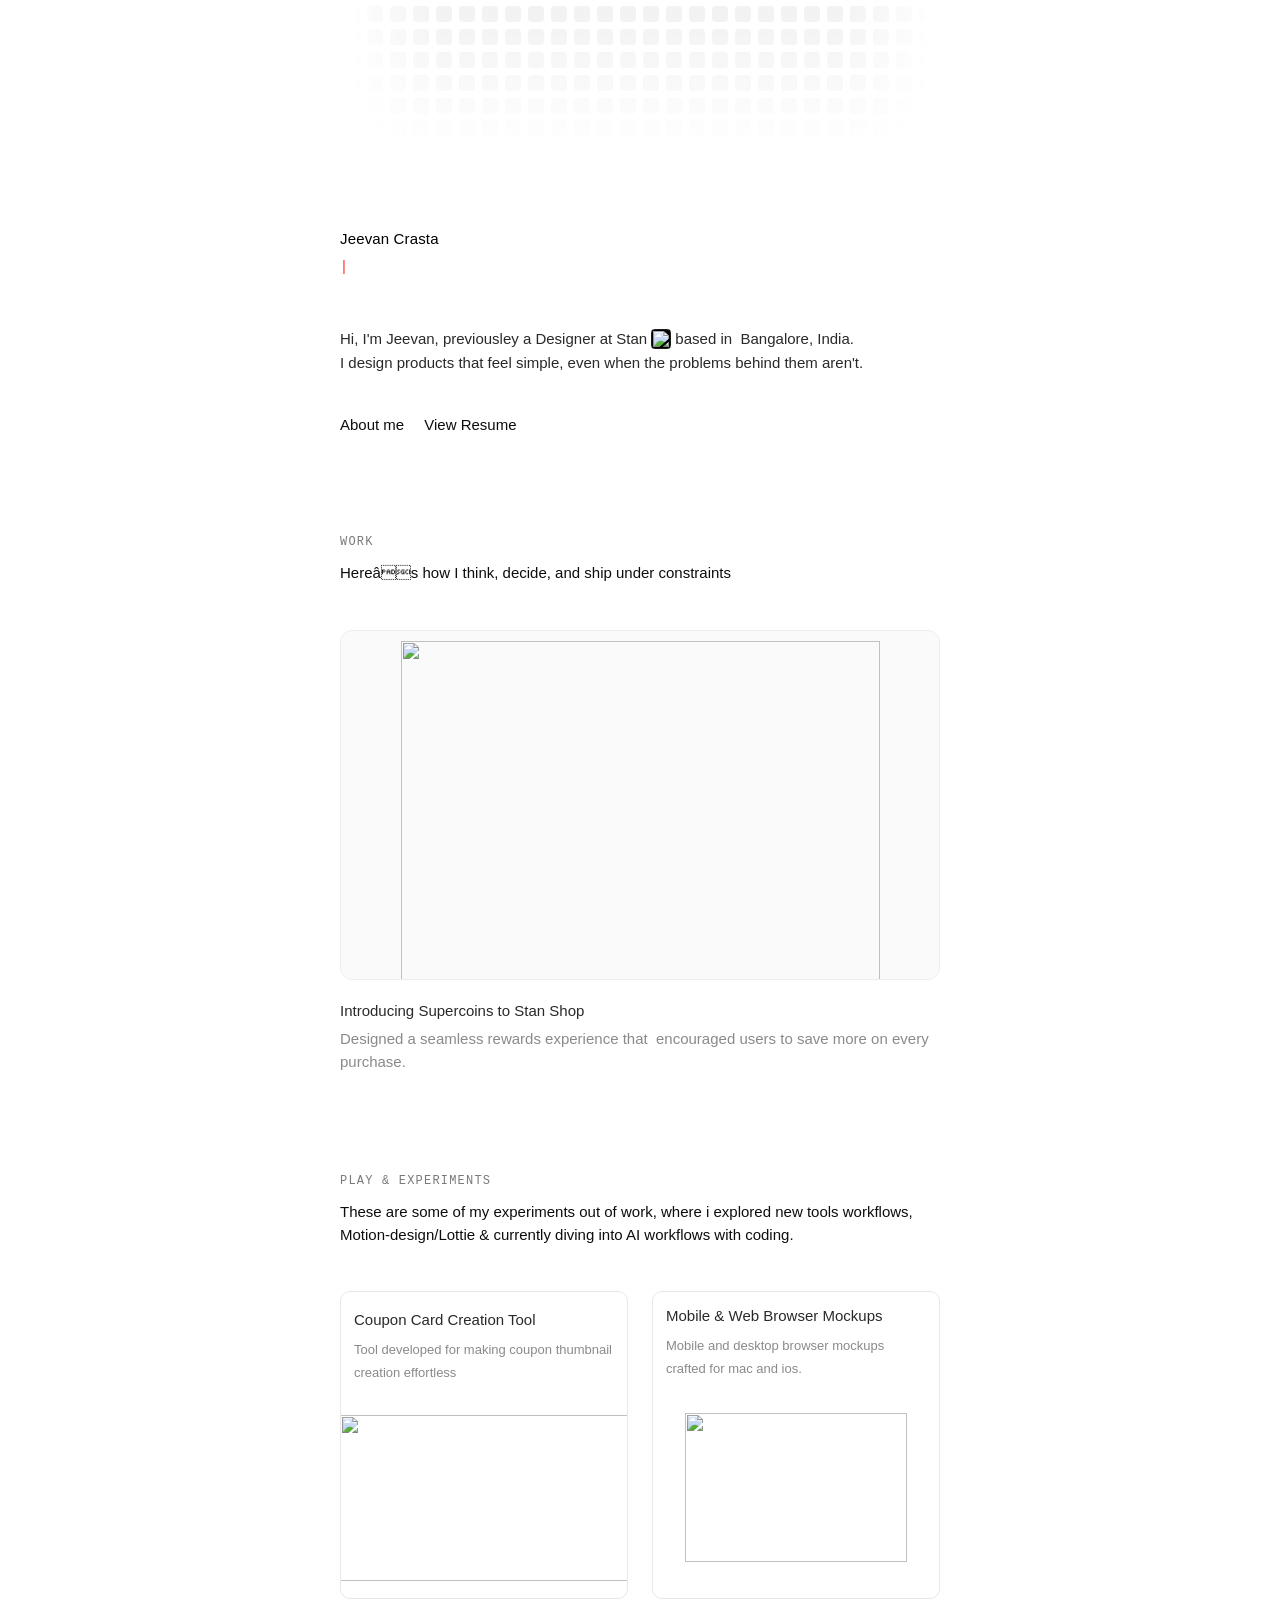
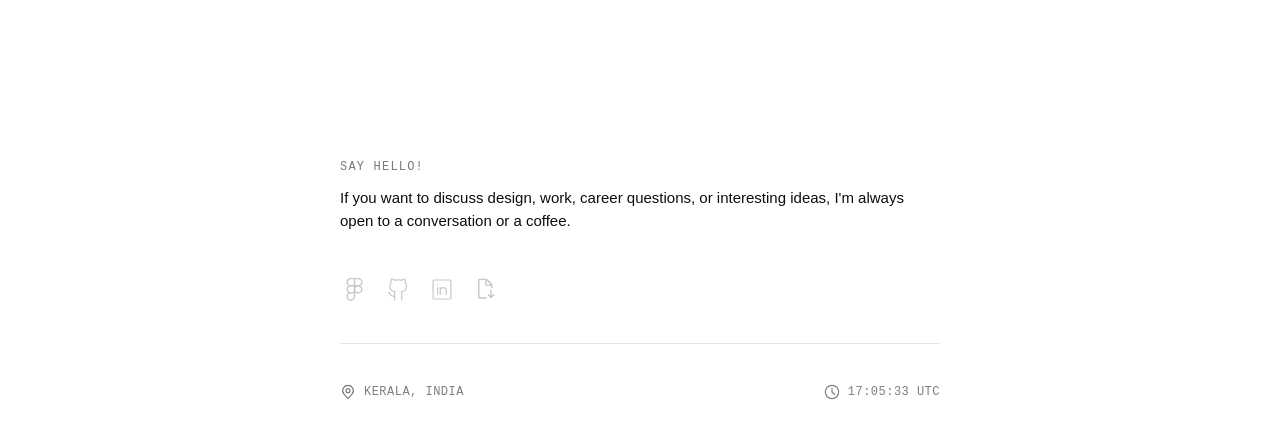
==== commit 43a94666: "Add files via upload" ====
--- a/index.html
+++ b/index.html
@@ -1,350 +1,226 @@
 <!DOCTYPE html>
-<html dir="ltr" class="lenis lenis-autoToggle"><head>
-<link rel="stylesheet" href="styles.css"><script>(function(){var f=window.fetch;window.fetch=function(u,o){if(typeof u==='string'&&u.includes('.framercms')){return f('/assets/cms/'+u.split('/').pop(),o);}return f(u,o);};})();</script>
+
+<!-- Made in Framer Â· framer.com â¨ -->
+<!-- Published Aug 10, 2026, 5:05 PM UTC -->
+<html dir="ltr">
+<head>
+<meta charset="utf-8"/>
+<meta content="width=1440" name="viewport"/>
+<meta content="Framer c9b3949" name="generator"/>
+<title>Jeevan Crasta - Portfolio</title>
+<meta content="Product Designer" name="description"/>
+<meta content="https://framerusercontent.com/sites/X9yYZd9lsioMXbLBWfVQ2/searchIndex-V3YNaoATD53s.json" name="framer-search-index"/>
+<meta content="https://framerusercontent.com/sites/X9yYZd9lsioMXbLBWfVQ2/searchIndex-iu7Ek0Ql2OK4.json" name="framer-search-index-fallback"/>
+<link href="https://framerusercontent.com/images/zBvcRMVPfccwm5OmmSWIKkrTLqU.png" media="(prefers-color-scheme: light)" rel="icon"/>
+<link href="https://framerusercontent.com/images/BNkbTEGvcjJ9J5Vt8O4xVlN8vk.png" media="(prefers-color-scheme: dark)" rel="icon"/>
+<!-- Open Graph -->
+<meta content="website" property="og:type"/>
+<meta content="Jeevan Crasta - Portfolio" property="og:title"/>
+<meta content="Product Designer" property="og:description"/>
+<!-- X -->
+<meta content="summary_large_image" name="twitter:card"/>
+<meta content="Jeevan Crasta - Portfolio" name="twitter:title"/>
+<meta content="Product Designer" name="twitter:description"/>
+<script>try{if(localStorage.getItem("__framer_force_showing_editorbar_since")){const n=document.createElement("link");n.rel="modulepreload";n.href="https://framer.com/edit/init.mjs";document.head.appendChild(n)}}catch(e){}</script>
+<link href="https://jovial-manager-026219.framer.app/" rel="canonical"/><meta content="https://jovial-manager-026219.framer.app/" property="og:url"/><!-- Start of headStart -->
+<!-- End of headStart -->
+<style data-framer-font-css="">/* cyrillic-ext */
+@font-face {
+  font-family: 'Geist Variable';
+  font-style: normal;
+  font-weight: 100 900;
+  font-display: swap;
+  src: url(https://fonts.gstatic.com/s/geist/v5/gyByhwUxId8gMEwRGFWfOw.woff2) format('woff2');
+  unicode-range: U+0460-052F, U+1C80-1C8A, U+20B4, U+2DE0-2DFF, U+A640-A69F, U+FE2E-FE2F;
+}
+/* cyrillic */
+@font-face {
+  font-family: 'Geist Variable';
+  font-style: normal;
+  font-weight: 100 900;
+  font-display: swap;
+  src: url(https://fonts.gstatic.com/s/geist/v5/gyByhwUxId8gMEwYGFWfOw.woff2) format('woff2');
+  unicode-range: U+0301, U+0400-045F, U+0490-0491, U+04B0-04B1, U+2116;
+}
+/* vietnamese */
+@font-face {
+  font-family: 'Geist Variable';
+  font-style: normal;
+  font-weight: 100 900;
+  font-display: swap;
+  src: url(https://fonts.gstatic.com/s/geist/v5/gyByhwUxId8gMEwTGFWfOw.woff2) format('woff2');
+  unicode-range: U+0102-0103, U+0110-0111, U+0128-0129, U+0168-0169, U+01A0-01A1, U+01AF-01B0, U+0300-0301, U+0303-0304, U+0308-0309, U+0323, U+0329, U+1EA0-1EF9, U+20AB;
+}
+/* latin-ext */
+@font-face {
+  font-family: 'Geist Variable';
+  font-style: normal;
+  font-weight: 100 900;
+  font-display: swap;
+  src: url(https://fonts.gstatic.com/s/geist/v5/gyByhwUxId8gMEwSGFWfOw.woff2) format('woff2');
+  unicode-range: U+0100-02BA, U+02BD-02C5, U+02C7-02CC, U+02CE-02D7, U+02DD-02FF, U+0304, U+0308, U+0329, U+1D00-1DBF, U+1E00-1E9F, U+1EF2-1EFF, U+2020, U+20A0-20AB, U+20AD-20C0, U+2113, U+2C60-2C7F, U+A720-A7FF;
+}
+/* latin */
+@font-face {
+  font-family: 'Geist Variable';
+  font-style: normal;
+  font-weight: 100 900;
+  font-display: swap;
+  src: url(https://fonts.gstatic.com/s/geist/v5/gyByhwUxId8gMEwcGFU.woff2) format('woff2');
+  unicode-range: U+0000-00FF, U+0131, U+0152-0153, U+02BB-02BC, U+02C6, U+02DA, U+02DC, U+0304, U+0308, U+0329, U+2000-206F, U+20AC, U+2122, U+2191, U+2193, U+2212, U+2215, U+FEFF, U+FFFD;
+}
+
+@font-face { font-family: "Geist Mono"; src: url("https://fonts.gstatic.com/s/geistmono/v6/or3yQ6H-1_WfwkMZI_qYPLs1a-t7PU0AbeE9KJ5W7ihaO_CS.woff2"); font-style: normal; font-weight: 400 }
+@font-face { font-family: "Geist Mono"; src: url("https://fonts.gstatic.com/s/geistmono/v1/or3yQ6H-1_WfwkMZI_qYPLs1a-t7PU0AbeHaL55W7ihaO_CS.woff2"); font-style: normal; font-weight: 700 }
+@font-face { font-family: "Geist Mono"; src: url("https://fonts.gstatic.com/s/geistmono/v6/or3wQ6H-1_WfwkMZI_qYFrIHlDMSVteuavT1a5EX5Cl4PuCSdNg.woff2"); font-style: italic; font-weight: 700 }
+@font-face { font-family: "Geist Mono"; src: url("https://fonts.gstatic.com/s/geistmono/v6/or3wQ6H-1_WfwkMZI_qYFrIHlDMSVteuavT1a3YQ5Cl4PuCSdNg.woff2"); font-style: italic; font-weight: 400 }
+@font-face { font-family: "Geist"; src: url("https://fonts.gstatic.com/s/geist/v5/gyBhhwUxId8gMGYQMKR3pzfaWI_Re-Q4mJPby1QNtA.woff2"); font-display: swap; font-style: normal; font-weight: 700 }
+@font-face { font-family: "Geist"; src: url("https://fonts.gstatic.com/s/geist/v5/gyBhhwUxId8gMGYQMKR3pzfaWI_RnOM4mJPby1QNtA.woff2"); font-display: swap; font-style: normal; font-weight: 400 }
+@font-face { font-family: "Geist"; src: url("https://fonts.gstatic.com/s/geist/v5/gyBhhwUxId8gMGYQMKR3pzfaWI_RHOQ4mJPby1QNtA.woff2"); font-display: swap; font-style: normal; font-weight: 800 }
+@font-face { font-family: "Geist"; src: url("https://fonts.gstatic.com/s/geist/v5/gyBhhwUxId8gMGYQMKR3pzfaWI_RQuQ4mJPby1QNtA.woff2"); font-display: swap; font-style: normal; font-weight: 600 }
+@font-face { font-family: "Geist"; src: url("https://fonts.gstatic.com/s/geist/v5/gyBhhwUxId8gMGYQMKR3pzfaWI_RNeQ4mJPby1QNtA.woff2"); font-style: normal; font-weight: 900 }
+@font-face { font-family: "Onest"; src: url("https://fonts.gstatic.com/s/onest/v9/gNMZW3F-SZuj7zOT0IfSjTS16cPhEhiZtxFMQWXgSQ.woff2"); font-display: swap; font-style: normal; font-weight: 700 }
+@font-face { font-family: "Geist"; src: url("https://fonts.gstatic.com/s/geist/v5/gyBjhwUxId8gMEwZAluvzlxA9ojEVKB52Zna6VEdtKCL.woff2"); font-style: italic; font-weight: 900 }
+@font-face { font-family: "Geist"; src: url("https://fonts.gstatic.com/s/geist/v5/gyBjhwUxId8gMEwZAluvzlxA9ojEVKA32Zna6VEdtKCL.woff2"); font-display: swap; font-style: italic; font-weight: 700 }
+@font-face { font-family: "Onest"; src: url("https://fonts.gstatic.com/s/onest/v9/gNMZW3F-SZuj7zOT0IfSjTS16cPhKxiZtxFMQWXgSQ.woff2"); font-display: swap; font-style: normal; font-weight: 600 }
+@font-face { font-family: "Inter"; src: url("https://framerusercontent.com/assets/5vvr9Vy74if2I6bQbJvbw7SY1pQ.woff2"); font-display: swap; font-style: normal; font-weight: 400; unicode-range: U+0460-052F, U+1C80-1C88, U+20B4, U+2DE0-2DFF, U+A640-A69F, U+FE2E-FE2F }
+@font-face { font-family: "Inter"; src: url("https://framerusercontent.com/assets/EOr0mi4hNtlgWNn9if640EZzXCo.woff2"); font-display: swap; font-style: normal; font-weight: 400; unicode-range: U+0301, U+0400-045F, U+0490-0491, U+04B0-04B1, U+2116 }
+@font-face { font-family: "Inter"; src: url("https://framerusercontent.com/assets/Y9k9QrlZAqio88Klkmbd8VoMQc.woff2"); font-display: swap; font-style: normal; font-weight: 400; unicode-range: U+1F00-1FFF }
+@font-face { font-family: "Inter"; src: url("https://framerusercontent.com/assets/OYrD2tBIBPvoJXiIHnLoOXnY9M.woff2"); font-display: swap; font-style: normal; font-weight: 400; unicode-range: U+0370-03FF }
+@font-face { font-family: "Inter"; src: url("https://framerusercontent.com/assets/JeYwfuaPfZHQhEG8U5gtPDZ7WQ.woff2"); font-display: swap; font-style: normal; font-weight: 400; unicode-range: U+0100-024F, U+0259, U+1E00-1EFF, U+2020, U+20A0-20AB, U+20AD-20CF, U+2113, U+2C60-2C7F, U+A720-A7FF }
+@font-face { font-family: "Inter"; src: url("https://framerusercontent.com/assets/GrgcKwrN6d3Uz8EwcLHZxwEfC4.woff2"); font-display: swap; font-style: normal; font-weight: 400; unicode-range: U+0000-00FF, U+0131, U+0152-0153, U+02BB-02BC, U+02C6, U+02DA, U+02DC, U+2000-206F, U+2070, U+2074-207E, U+2080-208E, U+20AC, U+2122, U+2191, U+2193, U+2212, U+2215, U+FEFF, U+FFFD }
+@font-face { font-family: "Inter"; src: url("https://framerusercontent.com/assets/b6Y37FthZeALduNqHicBT6FutY.woff2"); font-display: swap; font-style: normal; font-weight: 400; unicode-range: U+0102-0103, U+0110-0111, U+0128-0129, U+0168-0169, U+01A0-01A1, U+01AF-01B0, U+1EA0-1EF9, U+20AB }
+@font-face { font-family: "Inter"; src: url("https://framerusercontent.com/assets/DpPBYI0sL4fYLgAkX8KXOPVt7c.woff2"); font-display: swap; font-style: normal; font-weight: 700; unicode-range: U+0460-052F, U+1C80-1C88, U+20B4, U+2DE0-2DFF, U+A640-A69F, U+FE2E-FE2F }
+@font-face { font-family: "Inter"; src: url("https://framerusercontent.com/assets/4RAEQdEOrcnDkhHiiCbJOw92Lk.woff2"); font-display: swap; font-style: normal; font-weight: 700; unicode-range: U+0301, U+0400-045F, U+0490-0491, U+04B0-04B1, U+2116 }
+@font-face { font-family: "Inter"; src: url("https://framerusercontent.com/assets/1K3W8DizY3v4emK8Mb08YHxTbs.woff2"); font-display: swap; font-style: normal; font-weight: 700; unicode-range: U+1F00-1FFF }
+@font-face { font-family: "Inter"; src: url("https://framerusercontent.com/assets/tUSCtfYVM1I1IchuyCwz9gDdQ.woff2"); font-display: swap; font-style: normal; font-weight: 700; unicode-range: U+0370-03FF }
+@font-face { font-family: "Inter"; src: url("https://framerusercontent.com/assets/VgYFWiwsAC5OYxAycRXXvhze58.woff2"); font-display: swap; font-style: normal; font-weight: 700; unicode-range: U+0100-024F, U+0259, U+1E00-1EFF, U+2020, U+20A0-20AB, U+20AD-20CF, U+2113, U+2C60-2C7F, U+A720-A7FF }
+@font-face { font-family: "Inter"; src: url("https://framerusercontent.com/assets/syRNPWzAMIrcJ3wIlPIP43KjQs.woff2"); font-display: swap; font-style: normal; font-weight: 700; unicode-range: U+0000-00FF, U+0131, U+0152-0153, U+02BB-02BC, U+02C6, U+02DA, U+02DC, U+2000-206F, U+2070, U+2074-207E, U+2080-208E, U+20AC, U+2122, U+2191, U+2193, U+2212, U+2215, U+FEFF, U+FFFD }
+@font-face { font-family: "Inter"; src: url("https://framerusercontent.com/assets/GIryZETIX4IFypco5pYZONKhJIo.woff2"); font-display: swap; font-style: normal; font-weight: 700; unicode-range: U+0102-0103, U+0110-0111, U+0128-0129, U+0168-0169, U+01A0-01A1, U+01AF-01B0, U+1EA0-1EF9, U+20AB }
+@font-face { font-family: "Inter"; src: url("https://framerusercontent.com/assets/H89BbHkbHDzlxZzxi8uPzTsp90.woff2"); font-display: swap; font-style: italic; font-weight: 700; unicode-range: U+0460-052F, U+1C80-1C88, U+20B4, U+2DE0-2DFF, U+A640-A69F, U+FE2E-FE2F }
+@font-face { font-family: "Inter"; src: url("https://framerusercontent.com/assets/u6gJwDuwB143kpNK1T1MDKDWkMc.woff2"); font-display: swap; font-style: italic; font-weight: 700; unicode-range: U+0301, U+0400-045F, U+0490-0491, U+04B0-04B1, U+2116 }
+@font-face { font-family: "Inter"; src: url("https://framerusercontent.com/assets/43sJ6MfOPh1LCJt46OvyDuSbA6o.woff2"); font-display: swap; font-style: italic; font-weight: 700; unicode-range: U+1F00-1FFF }
+@font-face { font-family: "Inter"; src: url("https://framerusercontent.com/assets/wccHG0r4gBDAIRhfHiOlq6oEkqw.woff2"); font-display: swap; font-style: italic; font-weight: 700; unicode-range: U+0370-03FF }
+@font-face { font-family: "Inter"; src: url("https://framerusercontent.com/assets/WZ367JPwf9bRW6LdTHN8rXgSjw.woff2"); font-display: swap; font-style: italic; font-weight: 700; unicode-range: U+0100-024F, U+0259, U+1E00-1EFF, U+2020, U+20A0-20AB, U+20AD-20CF, U+2113, U+2C60-2C7F, U+A720-A7FF }
+@font-face { font-family: "Inter"; src: url("https://framerusercontent.com/assets/ia3uin3hQWqDrVloC1zEtYHWw.woff2"); font-display: swap; font-style: italic; font-weight: 700; unicode-range: U+0000-00FF, U+0131, U+0152-0153, U+02BB-02BC, U+02C6, U+02DA, U+02DC, U+2000-206F, U+2070, U+2074-207E, U+2080-208E, U+20AC, U+2122, U+2191, U+2193, U+2212, U+2215, U+FEFF, U+FFFD }
+@font-face { font-family: "Inter"; src: url("https://framerusercontent.com/assets/2A4Xx7CngadFGlVV4xrO06OBHY.woff2"); font-display: swap; font-style: italic; font-weight: 700; unicode-range: U+0102-0103, U+0110-0111, U+0128-0129, U+0168-0169, U+01A0-01A1, U+01AF-01B0, U+1EA0-1EF9, U+20AB }
+@font-face { font-family: "Inter"; src: url("https://framerusercontent.com/assets/05KsVHGDmqXSBXM4yRZ65P8i0s.woff2"); font-style: italic; font-weight: 900; unicode-range: U+0460-052F, U+1C80-1C88, U+20B4, U+2DE0-2DFF, U+A640-A69F, U+FE2E-FE2F }
+@font-face { font-family: "Inter"; src: url("https://framerusercontent.com/assets/ky8ovPukK4dJ1Pxq74qGhOqCYI.woff2"); font-style: italic; font-weight: 900; unicode-range: U+0301, U+0400-045F, U+0490-0491, U+04B0-04B1, U+2116 }
+@font-face { font-family: "Inter"; src: url("https://framerusercontent.com/assets/vvNSqIj42qeQ2bvCRBIWKHscrc.woff2"); font-style: italic; font-weight: 900; unicode-range: U+1F00-1FFF }
+@font-face { font-family: "Inter"; src: url("https://framerusercontent.com/assets/3ZmXbBKToJifDV9gwcifVd1tEY.woff2"); font-style: italic; font-weight: 900; unicode-range: U+0370-03FF }
+@font-face { font-family: "Inter"; src: url("https://framerusercontent.com/assets/FNfhX3dt4ChuLJq2PwdlxHO7PU.woff2"); font-style: italic; font-weight: 900; unicode-range: U+0100-024F, U+0259, U+1E00-1EFF, U+2020, U+20A0-20AB, U+20AD-20CF, U+2113, U+2C60-2C7F, U+A720-A7FF }
+@font-face { font-family: "Inter"; src: url("https://framerusercontent.com/assets/gcnfba68tfm7qAyrWRCf9r34jg.woff2"); font-style: italic; font-weight: 900; unicode-range: U+0000-00FF, U+0131, U+0152-0153, U+02BB-02BC, U+02C6, U+02DA, U+02DC, U+2000-206F, U+2070, U+2074-207E, U+2080-208E, U+20AC, U+2122, U+2191, U+2193, U+2212, U+2215, U+FEFF, U+FFFD }
+@font-face { font-family: "Inter"; src: url("https://framerusercontent.com/assets/efTfQcBJ53kM2pB1hezSZ3RDUFs.woff2"); font-style: italic; font-weight: 900; unicode-range: U+0102-0103, U+0110-0111, U+0128-0129, U+0168-0169, U+01A0-01A1, U+01AF-01B0, U+1EA0-1EF9, U+20AB }
+@font-face { font-family: "Inter"; src: url("https://framerusercontent.com/assets/5A3Ce6C9YYmCjpQx9M4inSaKU.woff2"); font-display: swap; font-style: normal; font-weight: 500; unicode-range: U+0460-052F, U+1C80-1C88, U+20B4, U+2DE0-2DFF, U+A640-A69F, U+FE2E-FE2F }
+@font-face { font-family: "Inter"; src: url("https://framerusercontent.com/assets/Qx95Xyt0Ka3SGhinnbXIGpEIyP4.woff2"); font-display: swap; font-style: normal; font-weight: 500; unicode-range: U+0301, U+0400-045F, U+0490-0491, U+04B0-04B1, U+2116 }
+@font-face { font-family: "Inter"; src: url("https://framerusercontent.com/assets/6mJuEAguuIuMog10gGvH5d3cl8.woff2"); font-display: swap; font-style: normal; font-weight: 500; unicode-range: U+1F00-1FFF }
+@font-face { font-family: "Inter"; src: url("https://framerusercontent.com/assets/xYYWaj7wCU5zSQH0eXvSaS19wo.woff2"); font-display: swap; font-style: normal; font-weight: 500; unicode-range: U+0370-03FF }
+@font-face { font-family: "Inter"; src: url("https://framerusercontent.com/assets/otTaNuNpVK4RbdlT7zDDdKvQBA.woff2"); font-display: swap; font-style: normal; font-weight: 500; unicode-range: U+0100-024F, U+0259, U+1E00-1EFF, U+2020, U+20A0-20AB, U+20AD-20CF, U+2113, U+2C60-2C7F, U+A720-A7FF }
+@font-face { font-family: "Inter"; src: url("https://framerusercontent.com/assets/UjlFhCnUjxhNfep4oYBPqnEssyo.woff2"); font-display: swap; font-style: normal; font-weight: 500; unicode-range: U+0000-00FF, U+0131, U+0152-0153, U+02BB-02BC, U+02C6, U+02DA, U+02DC, U+2000-206F, U+2070, U+2074-207E, U+2080-208E, U+20AC, U+2122, U+2191, U+2193, U+2212, U+2215, U+FEFF, U+FFFD }
+@font-face { font-family: "Inter"; src: url("https://framerusercontent.com/assets/DolVirEGb34pEXEp8t8FQBSK4.woff2"); font-display: swap; font-style: normal; font-weight: 500; unicode-range: U+0102-0103, U+0110-0111, U+0128-0129, U+0168-0169, U+01A0-01A1, U+01AF-01B0, U+1EA0-1EF9, U+20AB }
+@font-face { font-family: "Inter"; src: url("https://framerusercontent.com/assets/khkJkwSL66WFg8SX6Wa726c.woff2"); font-display: swap; font-style: italic; font-weight: 500; unicode-range: U+0460-052F, U+1C80-1C88, U+20B4, U+2DE0-2DFF, U+A640-A69F, U+FE2E-FE2F }
+@font-face { font-family: "Inter"; src: url("https://framerusercontent.com/assets/0E7IMbDzcGABpBwwqNEt60wU0w.woff2"); font-display: swap; font-style: italic; font-weight: 500; unicode-range: U+0301, U+0400-045F, U+0490-0491, U+04B0-04B1, U+2116 }
+@font-face { font-family: "Inter"; src: url("https://framerusercontent.com/assets/NTJ0nQgIF0gcDelS14zQ9NR9Q.woff2"); font-display: swap; font-style: italic; font-weight: 500; unicode-range: U+1F00-1FFF }
+@font-face { font-family: "Inter"; src: url("https://framerusercontent.com/assets/QrcNhgEPfRl0LS8qz5Ln8olanl8.woff2"); font-display: swap; font-style: italic; font-weight: 500; unicode-range: U+0370-03FF }
+@font-face { font-family: "Inter"; src: url("https://framerusercontent.com/assets/JEXmejW8mXOYMtt0hyRg811kHac.woff2"); font-display: swap; font-style: italic; font-weight: 500; unicode-range: U+0100-024F, U+0259, U+1E00-1EFF, U+2020, U+20A0-20AB, U+20AD-20CF, U+2113, U+2C60-2C7F, U+A720-A7FF }
+@font-face { font-family: "Inter"; src: url("https://framerusercontent.com/assets/Bo5CNzBv77CafbxOtKIkpw9egw.woff2"); font-display: swap; font-style: italic; font-weight: 500; unicode-range: U+0000-00FF, U+0131, U+0152-0153, U+02BB-02BC, U+02C6, U+02DA, U+02DC, U+2000-206F, U+2070, U+2074-207E, U+2080-208E, U+20AC, U+2122, U+2191, U+2193, U+2212, U+2215, U+FEFF, U+FFFD }
+@font-face { font-family: "Inter"; src: url("https://framerusercontent.com/assets/uy9s0iWuxiNnVt8EpTI3gzohpwo.woff2"); font-display: swap; font-style: italic; font-weight: 500; unicode-range: U+0102-0103, U+0110-0111, U+0128-0129, U+0168-0169, U+01A0-01A1, U+01AF-01B0, U+1EA0-1EF9, U+20AB }
+@font-face { font-family: "Inter"; src: url("https://framerusercontent.com/assets/CfMzU8w2e7tHgF4T4rATMPuWosA.woff2"); font-display: swap; font-style: italic; font-weight: 400; unicode-range: U+0460-052F, U+1C80-1C88, U+20B4, U+2DE0-2DFF, U+A640-A69F, U+FE2E-FE2F }
+@font-face { font-family: "Inter"; src: url("https://framerusercontent.com/assets/867QObYax8ANsfX4TGEVU9YiCM.woff2"); font-display: swap; font-style: italic; font-weight: 400; unicode-range: U+0301, U+0400-045F, U+0490-0491, U+04B0-04B1, U+2116 }
+@font-face { font-family: "Inter"; src: url("https://framerusercontent.com/assets/Oyn2ZbENFdnW7mt2Lzjk1h9Zb9k.woff2"); font-display: swap; font-style: italic; font-weight: 400; unicode-range: U+1F00-1FFF }
+@font-face { font-family: "Inter"; src: url("https://framerusercontent.com/assets/cdAe8hgZ1cMyLu9g005pAW3xMo.woff2"); font-display: swap; font-style: italic; font-weight: 400; unicode-range: U+0370-03FF }
+@font-face { font-family: "Inter"; src: url("https://framerusercontent.com/assets/DOfvtmE1UplCq161m6Hj8CSQYg.woff2"); font-display: swap; font-style: italic; font-weight: 400; unicode-range: U+0100-024F, U+0259, U+1E00-1EFF, U+2020, U+20A0-20AB, U+20AD-20CF, U+2113, U+2C60-2C7F, U+A720-A7FF }
+@font-face { font-family: "Inter"; src: url("https://framerusercontent.com/assets/pKRFNWFoZl77qYCAIp84lN1h944.woff2"); font-display: swap; font-style: italic; font-weight: 400; unicode-range: U+0000-00FF, U+0131, U+0152-0153, U+02BB-02BC, U+02C6, U+02DA, U+02DC, U+2000-206F, U+2070, U+2074-207E, U+2080-208E, U+20AC, U+2122, U+2191, U+2193, U+2212, U+2215, U+FEFF, U+FFFD }
+@font-face { font-family: "Inter"; src: url("https://framerusercontent.com/assets/tKtBcDnBMevsEEJKdNGhhkLzYo.woff2"); font-display: swap; font-style: italic; font-weight: 400; unicode-range: U+0102-0103, U+0110-0111, U+0128-0129, U+0168-0169, U+01A0-01A1, U+01AF-01B0, U+1EA0-1EF9, U+20AB }
+@font-face { font-family: "JetBrains Mono"; src: url("https://framerusercontent.com/third-party-assets/fontshare/wf/BTOY6STFL42WXJYET4IAFJ4R4NWQMPYV/SIRJV64UEOICTYN5EECZFJJ3ML2D6HVV/ATU2C7QZBG7GCVXROP265OYM5E55WHMK.woff2"); font-display: swap; font-style: normal; font-weight: 700 }
+@font-face { font-family: "JetBrains Mono"; src: url("https://framerusercontent.com/third-party-assets/fontshare/wf/TZ2PMVPWEVHUPJWOPNSWLOXAF6QPOEMZ/O4OZKA7ZLZGT4JOGT5IEKURK6U3RXYGM/EO5MKE3BUDOZN44BP4HDPXAJAC2BIMCD.woff2"); font-display: swap; font-style: normal; font-weight: 400 }
+@font-face { font-family: "JetBrains Mono"; src: url("https://framerusercontent.com/third-party-assets/fontshare/wf/W2QLP4CHXEAE2UDQ4JZRQSCVGRWTODXQ/IZHRABAMPPUXMZ2PD72AYR3CARBXVTMT/VCHFQIE7HVVHWFPYX3UJFHLWZNFBWMY2.woff2"); font-display: swap; font-style: normal; font-weight: 800 }
+@font-face { font-family: "JetBrains Mono"; src: url("https://framerusercontent.com/third-party-assets/fontshare/wf/CYELXKES646LNQMHDBMMNBTFTS5XYQRB/H7NE6NFMXJ4EIQOOQK2QDHNFWQHSJ62F/HIEFT57NYSYQJX2RC4H6NZCOYVHPMBAL.woff2"); font-display: swap; font-style: italic; font-weight: 800 }
+@font-face { font-family: "JetBrains Mono"; src: url("https://framerusercontent.com/third-party-assets/fontshare/wf/4UER7KOM5ELODXZSILS67WJ47ZOE75JQ/6CQXJGOZP6EVG2LPOOVWXH2KM6JHNSRY/UTZ3OSIQCH2DNRJBPY7UY3LB6YDOZNJX.woff2"); font-display: swap; font-style: italic; font-weight: 700 }
+@font-face { font-family: "Geist Variable Placeholder"; src: local("Arial"); ascent-override: 94.56%; descent-override: 27.76%; line-gap-override: 0.00%; size-adjust: 106.28% }
+@font-face { font-family: "Geist Placeholder"; src: local("Arial"); ascent-override: 94.56%; descent-override: 27.76%; line-gap-override: 0.00%; size-adjust: 106.28% }
+@font-face { font-family: "Onest Placeholder"; src: local("Arial"); ascent-override: 91.42%; descent-override: 28.75%; line-gap-override: 0.00%; size-adjust: 106.10% }
+@font-face { font-family: "Inter Placeholder"; src: local("Arial"); ascent-override: 89.79%; descent-override: 22.36%; line-gap-override: 0.00%; size-adjust: 107.89% }
+@font-face { font-family: "JetBrains Mono Placeholder"; src: local("Arial"); ascent-override: 77.57%; descent-override: 22.82%; line-gap-override: 0.00%; size-adjust: 131.49% }</style>
+<link crossorigin="" href="https://fonts.gstatic.com" rel="preconnect"/>
+<link crossorigin="" href="https://fonts.gstatic.com" rel="preconnect"/>
+<meta content="max-image-preview:large" name="robots"/><style data-framer-components="framer-lib-cursors-host framer-8Hgej framer-lib-combinedCSSRules framer-8RAP5 framer-f8jmT framer-LbJSB framer-qJd63 framer-PBz7F framer-TucUu framer-Fusy1 framer-z768M" data-framer-css-ssr-minified="">html,body,#main{box-sizing:border-box;margin:0;padding:0}:root{-webkit-font-smoothing:antialiased;-moz-osx-font-smoothing:grayscale}*{box-sizing:border-box;-webkit-font-smoothing:inherit}h1,h2,h3,h4,h5,h6,p,figure{margin:0}body,input,textarea,select,button{font-family:sans-serif;font-size:12px}body{--token-235a099f-b7b4-43b9-9be7-1ac4fb0ae5e5:#fff;--token-58507be5-8cf3-41b5-819b-33db1dcdd00c:#121212;--token-dc84b68b-ddd2-4ed0-8ba9-2bfc3673668d:#7e7e7e;--token-4408bbc7-5082-4eea-815c-db8a764eb59a:#fafafa;--token-535c940b-4434-46ab-a38a-190c0941379c:#f2f2f2;--token-37ee4efc-2fc5-41c0-8e05-e80939ce2fda:#121212;--token-efb82ca0-f139-4c7d-8e63-f50c0a3837be:#7e7e7e;--token-9ab23e87-a36a-4bb4-a8f8-13d899228409:#7e7e7e;--token-68328550-fea8-43b5-bb58-c5a6259c22f9:#7e7e7e}@media (prefers-color-scheme:dark){body{--token-37ee4efc-2fc5-41c0-8e05-e80939ce2fda:#fff;--token-efb82ca0-f139-4c7d-8e63-f50c0a3837be:#8f8f8f;--token-9ab23e87-a36a-4bb4-a8f8-13d899228409:#8f8f8f;--token-68328550-fea8-43b5-bb58-c5a6259c22f9:#8f8f8f}}@supports (z-index:calc(infinity)){#__framer-badge-container{--infinity:infinity}}#__framer-badge-container{pointer-events:none;width:100%;z-index:calc(var(--infinity,2147480000));justify-content:flex-end;padding:20px;display:flex;position:fixed;bottom:0}@supports (background:-webkit-named-image(i)) and (not (grid-template-rows:subgrid)){body{--framer-will-change-override:transform}}@supports (background:-webkit-named-image(i)) and (not (position-area:top right)){body{--framer-will-change-filter-override:filter}}[data-framer-component-type=Text] div div span,[data-framer-component-type=Text] a div span,[data-framer-component-type=Text] span span span,[data-framer-component-type=Text] p span span,[data-framer-component-type=Text] h1 span span,[data-framer-component-type=Text] h2 span span,[data-framer-component-type=Text] h3 span span,[data-framer-component-type=Text] h4 span span,[data-framer-component-type=Text] h5 span span,[data-framer-component-type=Text] h6 span span,[data-framer-component-type=Text] a{font-family:var(--font-family);font-style:var(--font-style);font-weight:min(calc(var(--framer-font-weight-increase,0) + var(--font-weight,400)),900);color:var(--text-color);letter-spacing:var(--letter-spacing);font-size:var(--font-size);text-transform:var(--text-transform);--text-decoration:var(--framer-text-decoration-style,solid)var(--framer-text-decoration,none)var(--framer-text-decoration-color,currentcolor)var(--framer-text-decoration-thickness,auto);--text-decoration-skip-ink:var(--framer-text-decoration-skip-ink);--text-underline-offset:var(--framer-text-decoration-offset);line-height:var(--line-height);--font-family:var(--framer-font-family);--font-style:var(--framer-font-style);--font-weight:var(--framer-font-weight);--text-color:var(--framer-text-color);--letter-spacing:var(--framer-letter-spacing);--font-size:var(--framer-font-size);--text-transform:var(--framer-text-transform);--line-height:var(--framer-line-height)}@supports not (color:color(display-p3 1 1 1)){p.framer-text,div.framer-text,h1.framer-text,h2.framer-text,h3.framer-text,h4.framer-text,h5.framer-text,h6.framer-text,li.framer-text,ol.framer-text,ul.framer-text,span.framer-text:not([data-text-fill]){color:var(--framer-blockquote-text-color-rgb,var(--framer-blockquote-text-color,var(--framer-text-color-rgb,var(--framer-text-color,#000))));-webkit-text-stroke-color:var(--framer-text-stroke-color-rgb,var(--framer-text-stroke-color,initial))}mark.framer-text{background-color:var(--framer-blockquote-text-background-color-rgb,var(--framer-blockquote-text-background-color,var(--framer-text-background-color-rgb,var(--framer-text-background-color,initial))))}}@supports not (color:color(display-p3 1 1 1)){code.framer-text,code.framer-text span.framer-text:not([data-text-fill]){color:var(--framer-blockquote-text-color-rgb,var(--framer-blockquote-text-color,var(--framer-code-text-color-rgb,var(--framer-code-text-color,var(--framer-text-color-rgb,var(--framer-text-color,#000))))))}}@supports not (color:color(display-p3 1 1 1)){a.framer-text,span.framer-text[data-nested-link]{color:var(--framer-link-text-color-rgb,var(--framer-link-text-color,var(--framer-blockquote-text-color-rgb,var(--framer-blockquote-text-color,var(--framer-text-color-rgb,var(--framer-text-color,#000))))));background-color:var(--framer-link-text-background-color-rgb,var(--framer-link-text-background-color,initial));-webkit-text-decoration-color:var(--framer-link-text-decoration-color-rgb,var(--framer-link-text-decoration-color,var(--framer-text-decoration-color-rgb,var(--framer-text-decoration-color,currentcolor))));text-decoration-color:var(--framer-link-text-decoration-color-rgb,var(--framer-link-text-decoration-color,var(--framer-text-decoration-color-rgb,var(--framer-text-decoration-color,currentcolor))))}}@supports not (color:color(display-p3 1 1 1)){code.framer-text a.framer-text,code.framer-text a.framer-text span.framer-text:not([data-text-fill]),code.framer-text span.framer-text[data-nested-link],code.framer-text span.framer-text[data-nested-link] span.framer-text:not([data-text-fill]){color:var(--framer-link-text-color-rgb,var(--framer-link-text-color,var(--framer-blockquote-text-color-rgb,var(--framer-blockquote-text-color,var(--framer-code-text-color-rgb,var(--framer-code-text-color,var(--framer-text-color-rgb,var(--framer-text-color,#000))))))))}}@supports not (color:color(display-p3 1 1 1)){a.framer-text:hover,span.framer-text[data-nested-link]:hover{color:var(--framer-link-hover-text-color-rgb,var(--framer-link-hover-text-color,var(--framer-link-text-color-rgb,var(--framer-link-text-color,var(--framer-blockquote-text-color-rgb,var(--framer-blockquote-text-color,var(--framer-text-color-rgb,var(--framer-text-color,#000))))))));background-color:var(--framer-link-hover-text-background-color-rgb,var(--framer-link-hover-text-background-color,var(--framer-link-text-background-color-rgb,var(--framer-link-text-background-color,var(--framer-text-background-color-rgb,var(--framer-text-background-color,initial))))));-webkit-text-decoration-color:var(--framer-link-hover-text-decoration-color-rgb,var(--framer-link-hover-text-decoration-color,var(--framer-link-text-decoration-color-rgb,var(--framer-link-text-decoration-color,var(--framer-text-decoration-color-rgb,var(--framer-text-decoration-color,currentcolor))))));text-decoration-color:var(--framer-link-hover-text-decoration-color-rgb,var(--framer-link-hover-text-decoration-color,var(--framer-link-text-decoration-color-rgb,var(--framer-link-text-decoration-color,var(--framer-text-decoration-color-rgb,var(--framer-text-decoration-color,currentcolor))))))}}@supports not (color:color(display-p3 1 1 1)){code.framer-text a.framer-text:hover,code.framer-text span.framer-text[data-nested-link]:hover{color:var(--framer-link-hover-text-color-rgb,var(--framer-link-hover-text-color,var(--framer-link-text-color-rgb,var(--framer-link-text-color,var(--framer-blockquote-text-color-rgb,var(--framer-blockquote-text-color,var(--framer-code-text-color-rgb,var(--framer-code-text-color,var(--framer-text-color-rgb,var(--framer-text-color,#000))))))))))}}@supports not (color:color(display-p3 1 1 1)){a.framer-text[data-framer-page-link-current],span.framer-text[data-framer-page-link-current]{color:var(--framer-link-current-text-color-rgb,var(--framer-link-current-text-color,var(--framer-link-text-color-rgb,var(--framer-link-text-color,var(--framer-text-color-rgb,var(--framer-text-color,#000))))));background-color:var(--framer-link-current-text-background-color-rgb,var(--framer-link-current-text-background-color,var(--framer-link-text-background-color-rgb,var(--framer-link-text-background-color,var(--framer-text-background-color-rgb,var(--framer-text-background-color,initial))))));-webkit-text-decoration-color:var(--framer-link-current-text-decoration-color-rgb,var(--framer-link-current-text-decoration-color,var(--framer-link-text-decoration-color-rgb,var(--framer-link-text-decoration-color,var(--framer-text-decoration-color-rgb,var(--framer-text-decoration-color,currentcolor))))));text-decoration-color:var(--framer-link-current-text-decoration-color-rgb,var(--framer-link-current-text-decoration-color,var(--framer-link-text-decoration-color-rgb,var(--framer-link-text-decoration-color,var(--framer-text-decoration-color-rgb,var(--framer-text-decoration-color,currentcolor))))))}}@supports not (color:color(display-p3 1 1 1)){code.framer-text a.framer-text[data-framer-page-link-current],code.framer-text a.framer-text[data-framer-page-link-current] span.framer-text:not([data-text-fill]),code.framer-text span.framer-text[data-framer-page-link-current],code.framer-text span.framer-text[data-framer-page-link-current] span.framer-text:not([data-text-fill]){color:var(--framer-link-current-text-color-rgb,var(--framer-link-current-text-color,var(--framer-link-text-color-rgb,var(--framer-link-text-color,var(--framer-code-text-color-rgb,var(--framer-code-text-color,var(--framer-text-color-rgb,var(--framer-text-color,#000))))))));background-color:var(--framer-link-current-text-background-color-rgb,var(--framer-link-current-text-background-color,var(--framer-link-text-background-color-rgb,var(--framer-link-text-background-color,var(--framer-text-background-color-rgb,var(--framer-text-background-color,initial))))))}}@supports not (color:color(display-p3 1 1 1)){a.framer-text[data-framer-page-link-current]:hover,span.framer-text[data-framer-page-link-current]:hover{color:var(--framer-link-hover-text-color-rgb,var(--framer-link-hover-text-color,var(--framer-link-current-text-color-rgb,var(--framer-link-current-text-color,var(--framer-link-text-color-rgb,var(--framer-link-text-color,var(--framer-code-text-color-rgb,var(--framer-code-text-color,var(--framer-text-color-rgb,var(--framer-text-color,#000))))))))));background-color:var(--framer-link-hover-text-background-color-rgb,var(--framer-link-hover-text-background-color,var(--framer-link-current-text-background-color-rgb,var(--framer-link-current-text-background-color,var(--framer-link-text-background-color-rgb,var(--framer-link-text-background-color,initial))))));-webkit-text-decoration-color:var(--framer-link-hover-text-decoration-color-rgb,var(--framer-link-hover-text-decoration-color,var(--framer-link-current-text-decoration-color-rgb,var(--framer-link-current-text-decoration-color,var(--framer-link-text-decoration-color-rgb,var(--framer-link-text-decoration-color,var(--framer-text-decoration-color-rgb,var(--framer-text-decoration-color,currentcolor))))))));text-decoration-color:var(--framer-link-hover-text-decoration-color-rgb,var(--framer-link-hover-text-decoration-color,var(--framer-link-current-text-decoration-color-rgb,var(--framer-link-current-text-decoration-color,var(--framer-link-text-decoration-color-rgb,var(--framer-link-text-decoration-color,var(--framer-text-decoration-color-rgb,var(--framer-text-decoration-color,currentcolor))))))))}}@supports not (color:color(display-p3 1 1 1)){code.framer-text a.framer-text[data-framer-page-link-current]:hover,code.framer-text a.framer-text[data-framer-page-link-current]:hover span.framer-text:not([data-text-fill]),code.framer-text span.framer-text[data-framer-page-link-current]:hover,code.framer-text span.framer-text[data-framer-page-link-current]:hover span.framer-text:not([data-text-fill]){color:var(--framer-link-hover-text-color-rgb,var(--framer-link-hover-text-color,var(--framer-link-current-text-color-rgb,var(--framer-link-current-text-color,var(--framer-link-text-color-rgb,var(--framer-link-text-color,var(--framer-code-text-color-rgb,var(--framer-code-text-color,var(--framer-text-color-rgb,var(--framer-text-color,#000))))))))));background-color:var(--framer-link-hover-text-background-color-rgb,var(--framer-link-hover-text-background-color,var(--framer-link-current-text-background-color-rgb,var(--framer-link-current-text-background-color,var(--framer-link-text-background-color-rgb,var(--framer-link-text-background-color,initial))))))}}[data-framer-component-type=Stack]:not([data-framer-generated])>*,[data-framer-component-type=Stack]:not([data-framer-generated])>[data-framer-component-type],NavigationContainer [data-framer-component-type=NavigationContainer]>*,[data-framer-component-type=NavigationContainer]>[data-framer-component-type]{position:relative}@supports not (overflow:clip){:root{--overflow-clip-fallback:hidden}}@supports (background:-webkit-named-image(i)) and (not (contain-intrinsic-size:inherit)){div.framer-text,p.framer-text,h1.framer-text,h2.framer-text,h3.framer-text,h4.framer-text,h5.framer-text,h6.framer-text,ol.framer-text,ul.framer-text,li.framer-text,blockquote.framer-text,.framer-text.framer-image{display:var(--text-truncation-display-inline-for-safari-16,revert)}div.framer-text:after,p.framer-text:after,h1.framer-text:after,h2.framer-text:after,h3.framer-text:after,h4.framer-text:after,h5.framer-text:after,h6.framer-text:after,ol.framer-text:after,ul.framer-text:after,li.framer-text:after,blockquote.framer-text:after,.framer-text.framer-image:after{content:var(--text-truncation-line-break-for-safari-16);white-space:pre}.framer-text.framer-text-module,.framer-text.framer-table-wrapper{display:var(--text-truncation-display-none-for-safari-16,revert)}p.framer-text[data-text-fill]{display:var(--text-truncation-display-inline-for-safari-16,inline-block)}}@supports (corner-shape:superellipse(2)){:root{--one-if-corner-shape-supported:1}}.framer-cursor-none,.framer-cursor-none *{cursor:none!important}.framer-pointer-events-none,.framer-pointer-events-none *{pointer-events:none!important}.framer-8Hgej.framer-lux5qc,.framer-8Hgej .framer-lux5qc{display:block}.framer-8Hgej.framer-72rtr7{height:min-content;overflow:var(--overflow-clip-fallback,clip);background-color:#fff;flex-flow:column;place-content:center flex-start;align-items:center;gap:0;width:1440px;padding:0;display:flex;position:relative}.framer-8Hgej .framer-1jxrp7a{flex-flow:column;flex:none;place-content:flex-start;align-items:flex-start;gap:24px;width:100%;max-width:600px;height:190px;padding:0 16px;scroll-margin-top:24px;display:flex;position:relative;overflow:visible}.framer-8Hgej .framer-1v84oqg-container{flex:1 0 0;width:100%;height:1px;position:relative}.framer-8Hgej .framer-n70nma{height:200px;overflow:var(--overflow-clip-fallback,clip);z-index:1;background:linear-gradient(#fff0 0%,#fff 81.8503% 100%);flex:none;position:absolute;bottom:-1px;left:0;right:0}.framer-8Hgej .framer-huvxtc{height:100px;overflow:var(--overflow-clip-fallback,clip);z-index:1;background:linear-gradient(#fff0 0%,#fff 100%);flex:none;width:199px;position:absolute;top:calc(50.5% - 50px);left:-49px}.framer-8Hgej .framer-i6rnmu{height:100px;overflow:var(--overflow-clip-fallback,clip);z-index:1;background:linear-gradient(#fff 0%,#fff0 100%);flex:none;width:199px;position:absolute;top:calc(50.5% - 50px);right:-50px}.framer-8Hgej .framer-1on0f1i{height:min-content;overflow:var(--overflow-clip-fallback,clip);background-color:#fff;flex-flow:column;flex:none;place-content:flex-start center;align-items:flex-start;gap:80px;width:600px;padding:40px 0;display:flex;position:relative}.framer-8Hgej .framer-r9dawg{height:204px;overflow:var(--overflow-clip-fallback,clip);flex-flow:column;flex:none;place-content:center;align-items:center;gap:40px;width:600px;padding:0;display:flex;position:relative}.framer-8Hgej .framer-dx1h38{flex-flow:column;flex:none;place-content:flex-start center;align-items:flex-start;gap:16px;width:100%;height:min-content;padding:0;display:flex;position:relative;overflow:visible}.framer-8Hgej .framer-1bbl56f{flex-flow:column;flex:none;place-content:flex-start center;align-items:flex-start;gap:0;width:100%;height:min-content;padding:0;display:flex;position:relative;overflow:hidden}.framer-8Hgej .framer-hb6l3n{flex-flow:row;flex:none;place-content:center flex-start;align-items:center;gap:6px;width:100%;height:min-content;padding:0;display:flex;position:relative;overflow:hidden}.framer-8Hgej .framer-p60zkx{--framer-link-text-color:#09f;--framer-link-text-decoration:underline;white-space:pre;flex:none;width:auto;height:auto;position:relative}.framer-8Hgej .framer-5c2h86-container,.framer-8Hgej .framer-ku1bb1-container,.framer-8Hgej .framer-kb9vvv-container,.framer-8Hgej .framer-1hx0txe-container,.framer-8Hgej .framer-78e2rw-container,.framer-8Hgej .framer-5hmgu7-container{flex:none;width:auto;height:auto;position:relative}.framer-8Hgej .framer-1lrmzqg-container{flex:none;width:100%;max-width:608px;height:auto;position:relative}.framer-8Hgej .framer-yc7htj{flex-flow:row;flex:none;place-content:center flex-start;align-items:center;gap:20px;width:100%;height:min-content;padding:0;display:flex;position:relative;overflow:hidden}.framer-8Hgej .framer-3qty5i-container,.framer-8Hgej .framer-15pnz3y-container{flex:none;width:auto;height:21px;position:relative}.framer-8Hgej .framer-187i719{height:min-content;overflow:var(--overflow-clip-fallback,clip);background-color:#fff;flex-flow:column;flex:none;place-content:flex-start center;align-items:flex-start;gap:45px;width:600px;padding:60px 0;display:flex;position:relative}.framer-8Hgej .framer-1ym652a,.framer-8Hgej .framer-1xtl21,.framer-8Hgej .framer-1f2bu5p{flex-flow:column wrap;flex:none;place-content:flex-start;align-items:flex-start;gap:12px 16px;width:100%;height:min-content;padding:0;display:flex;position:relative;overflow:visible}.framer-8Hgej .framer-dhbpmj,.framer-8Hgej .framer-xpuuln,.framer-8Hgej .framer-13r0vtd{--framer-link-text-color:#09f;--framer-link-text-decoration:underline;opacity:.7;white-space:pre;flex:none;width:auto;height:auto;position:relative}.framer-8Hgej .framer-1fve1ll,.framer-8Hgej .framer-12j5xme,.framer-8Hgej .framer-1nvjybh{--framer-link-text-color:#09f;--framer-link-text-decoration:underline;white-space:pre-wrap;word-break:break-word;word-wrap:break-word;flex:none;width:100%;height:auto;position:relative}.framer-8Hgej .framer-3jjzaw{height:min-content;overflow:var(--overflow-clip-fallback,clip);background-color:#fff;flex-flow:column;flex:none;place-content:center;align-items:center;gap:20px;width:100%;padding:0;text-decoration:none;display:flex;position:relative}.framer-8Hgej .framer-v0cwnt{--border-bottom-width:1px;--border-color:#ededed;--border-left-width:1px;--border-right-width:1px;--border-style:solid;--border-top-width:1px;height:350px;overflow:var(--overflow-clip-fallback,clip);will-change:var(--framer-will-change-override,transform);background-color:#fafafa;border-radius:12px;flex-flow:row;flex:none;place-content:flex-end center;align-items:flex-end;gap:10px;width:100%;padding:0;display:flex;position:relative}.framer-8Hgej .framer-1lg6rfz{aspect-ratio:1.41332;flex:none;width:479px;height:auto;position:relative;overflow:visible}.framer-8Hgej .framer-xdpsfi,.framer-8Hgej .framer-1ttlfia{height:min-content;overflow:var(--overflow-clip-fallback,clip);background-color:#fff;flex-flow:column;flex:none;place-content:flex-start center;align-items:flex-start;gap:6px;width:100%;padding:0;display:flex;position:relative}.framer-8Hgej .framer-8dwrzc,.framer-8Hgej .framer-z3twcj,.framer-8Hgej .framer-1t2b4oq,.framer-8Hgej .framer-1vmlluh{white-space:pre-wrap;word-break:break-word;word-wrap:break-word;flex:none;width:100%;height:auto;position:relative}.framer-8Hgej .framer-70iq60{height:min-content;overflow:var(--overflow-clip-fallback,clip);background-color:#fff;flex-flow:column;flex:none;place-content:flex-start center;align-items:flex-start;gap:45px;width:600px;padding:40px 0 120px;display:flex;position:relative}.framer-8Hgej .framer-1ykqzyz{height:min-content;overflow:var(--overflow-clip-fallback,clip);flex:none;grid-template-rows:repeat(1,minmax(0,1fr));grid-template-columns:repeat(2,minmax(50px,1fr));grid-auto-rows:minmax(0,1fr);justify-content:center;gap:10px 24px;width:100%;padding:0;display:grid;position:relative}.framer-8Hgej .framer-11wfjip-container{flex:none;place-self:center;width:100%;height:100%;position:relative}.framer-8Hgej .framer-1sk08ld{--border-bottom-width:1px;--border-color:#e8e8e8;--border-left-width:1px;--border-right-width:1px;--border-style:solid;--border-top-width:1px;background-color:#fff;border-radius:10px;flex-flow:column;flex:none;place-content:center flex-start;place-self:center;align-items:center;gap:33px;width:100%;height:308px;padding:14px;text-decoration:none;display:flex;position:relative}.framer-8Hgej .framer-1xgwpu9{height:149px;overflow:var(--overflow-clip-fallback,clip);will-change:var(--framer-will-change-filter-override,filter);flex:none;width:auto;position:relative}.framer-8Hgej .framer-1iefp96{height:min-content;overflow:var(--overflow-clip-fallback,clip);background-color:#fff;flex-flow:column;flex:none;place-content:flex-start center;align-items:flex-start;gap:45px;width:600px;padding:40px 0;display:flex;position:relative}.framer-8Hgej .framer-elbg7w{height:min-content;overflow:var(--overflow-clip-fallback,clip);flex-flow:row;flex:none;place-content:center;align-items:center;gap:18px;width:min-content;padding:0;display:flex;position:relative}.framer-8Hgej .framer-1bb5m64{flex-flow:column;flex:none;place-content:center;align-items:center;gap:40px;width:100%;max-width:600px;height:min-content;padding:0 0 40px;display:flex;position:relative;overflow:visible}.framer-8Hgej .framer-iscaax{height:1px;overflow:var(--overflow-clip-fallback,clip);background-color:#e3e3e3;flex:none;width:100%;position:relative}.framer-8Hgej .framer-12ejz7e-container{flex:none;width:100%;height:auto;position:relative}.framer-kAUS5 .framer-styles-preset-os2af8:not(.rich-text-wrapper),.framer-kAUS5 .framer-styles-preset-os2af8.rich-text-wrapper h1{--framer-font-family:"Inter","Inter Placeholder",sans-serif;--framer-font-family-bold:"Inter","Inter Placeholder",sans-serif;--framer-font-family-bold-italic:"Inter","Inter Placeholder",sans-serif;--framer-font-family-italic:"Inter","Inter Placeholder",sans-serif;--framer-font-open-type-features:"blwf" on,"cv09" on,"cv03" on,"cv04" on,"cv11" on,"ss07" on,"cv01" on,"cv02" on,"cv12" on,"cv10" on,"cv05" on,"cv13" on,"cv06" on,"ss03" on,"ss01" on,"cv07" on;--framer-font-size:15px;--framer-font-style:normal;--framer-font-style-bold:normal;--framer-font-style-bold-italic:italic;--framer-font-style-italic:italic;--framer-font-variation-axes:normal;--framer-font-weight:500;--framer-font-weight-bold:700;--framer-font-weight-bold-italic:700;--framer-font-weight-italic:500;--framer-letter-spacing:.01em;--framer-line-height:22px;--framer-paragraph-spacing:0px;--framer-text-alignment:left;--framer-text-color:#000;--framer-text-decoration:none;--framer-text-stroke-color:initial;--framer-text-stroke-width:initial;--framer-text-transform:none}.framer-LyXUs .framer-styles-preset-15gza0y:not(.rich-text-wrapper),.framer-LyXUs .framer-styles-preset-15gza0y.rich-text-wrapper p{--framer-font-family:"Geist Mono","Geist Mono Placeholder",monospace;--framer-font-family-bold:"Geist Mono","Geist Mono Placeholder",monospace;--framer-font-family-bold-italic:"Geist Mono","Geist Mono Placeholder",monospace;--framer-font-family-italic:"Geist Mono","Geist Mono Placeholder",monospace;--framer-font-open-type-features:"blwf" on,"cv09" on,"cv03" on,"cv04" on,"cv11" on;--framer-font-size:12px;--framer-font-style:normal;--framer-font-style-bold:normal;--framer-font-style-bold-italic:italic;--framer-font-style-italic:italic;--framer-font-variation-axes:normal;--framer-font-weight:400;--framer-font-weight-bold:700;--framer-font-weight-bold-italic:700;--framer-font-weight-italic:400;--framer-letter-spacing:.1em;--framer-line-height:16px;--framer-paragraph-spacing:20px;--framer-text-alignment:center;--framer-text-color:#424242;--framer-text-decoration:none;--framer-text-stroke-color:initial;--framer-text-stroke-width:initial;--framer-text-transform:uppercase}.framer-8Hgej[data-border=true]:after,.framer-8Hgej [data-border=true]:after{content:"";border-width:var(--border-top-width,0)var(--border-right-width,0)var(--border-bottom-width,0)var(--border-left-width,0);border-color:var(--border-color,none);border-style:var(--border-style,none);box-sizing:border-box;border-radius:inherit;corner-shape:inherit;pointer-events:none;width:100%;height:100%;position:absolute;top:0;left:0}body{--framer-will-change-override:none}@supports (background:-webkit-named-image(i)) and (not (grid-template-rows:subgrid)){body{--framer-will-change-override:transform}}body{--framer-will-change-filter-override:none}@supports (background:-webkit-named-image(i)) and (not (position-area:top right)){body{--framer-will-change-filter-override:filter}}[data-framer-component-type]{position:absolute}[data-framer-component-type=Text]{cursor:inherit}[data-framer-component-text-autosized] *{white-space:pre}[data-framer-component-type=Text]>*{text-align:var(--framer-text-alignment,start)}[data-framer-component-type=Text] span span,[data-framer-component-type=Text] p span,[data-framer-component-type=Text] h1 span,[data-framer-component-type=Text] h2 span,[data-framer-component-type=Text] h3 span,[data-framer-component-type=Text] h4 span,[data-framer-component-type=Text] h5 span,[data-framer-component-type=Text] h6 span{display:block}[data-framer-component-type=Text] span span span,[data-framer-component-type=Text] p span span,[data-framer-component-type=Text] h1 span span,[data-framer-component-type=Text] h2 span span,[data-framer-component-type=Text] h3 span span,[data-framer-component-type=Text] h4 span span,[data-framer-component-type=Text] h5 span span,[data-framer-component-type=Text] h6 span span{display:unset}[data-framer-component-type=Text] div div span,[data-framer-component-type=Text] a div span,[data-framer-component-type=Text] span span span,[data-framer-component-type=Text] p span span,[data-framer-component-type=Text] h1 span span,[data-framer-component-type=Text] h2 span span,[data-framer-component-type=Text] h3 span span,[data-framer-component-type=Text] h4 span span,[data-framer-component-type=Text] h5 span span,[data-framer-component-type=Text] h6 span span,[data-framer-component-type=Text] a{font-family:var(--font-family);font-style:var(--font-style);font-weight:min(calc(var(--framer-font-weight-increase,0) + var(--font-weight,400)),900);color:var(--text-color);letter-spacing:var(--letter-spacing);font-size:var(--font-size);text-transform:var(--text-transform);--text-decoration:var(--framer-text-decoration-style,solid)var(--framer-text-decoration,none)var(--framer-text-decoration-color,currentcolor)var(--framer-text-decoration-thickness,auto);--text-decoration-skip-ink:var(--framer-text-decoration-skip-ink);--text-underline-offset:var(--framer-text-decoration-offset);line-height:var(--line-height);--font-family:var(--framer-font-family);--font-style:var(--framer-font-style);--font-weight:var(--framer-font-weight);--text-color:var(--framer-text-color);--letter-spacing:var(--framer-letter-spacing);--font-size:var(--framer-font-size);--text-transform:var(--framer-text-transform);--line-height:var(--framer-line-height)}[data-framer-component-type=Text] a,[data-framer-component-type=Text] a div span,[data-framer-component-type=Text] a span span span,[data-framer-component-type=Text] a p span span,[data-framer-component-type=Text] a h1 span span,[data-framer-component-type=Text] a h2 span span,[data-framer-component-type=Text] a h3 span span,[data-framer-component-type=Text] a h4 span span,[data-framer-component-type=Text] a h5 span span,[data-framer-component-type=Text] a h6 span span{--font-family:var(--framer-link-font-family,var(--framer-font-family));--font-style:var(--framer-link-font-style,var(--framer-font-style));--font-weight:var(--framer-link-font-weight,var(--framer-font-weight));--text-color:var(--framer-link-text-color,var(--framer-text-color));--font-size:var(--framer-link-font-size,var(--framer-font-size));--text-transform:var(--framer-link-text-transform,var(--framer-text-transform));--text-decoration:var(--framer-link-text-decoration-style,var(--framer-text-decoration-style,solid))var(--framer-link-text-decoration,var(--framer-text-decoration,none))var(--framer-link-text-decoration-color,var(--framer-text-decoration-color,currentcolor))var(--framer-link-text-decoration-thickness,var(--framer-text-decoration-thickness,auto));--text-decoration-skip-ink:var(--framer-link-text-decoration-skip-ink,var(--framer-text-decoration-skip-ink));--text-underline-offset:var(--framer-link-text-decoration-offset,var(--framer-text-decoration-offset))}[data-framer-component-type=Text] a:hover,[data-framer-component-type=Text] a div span:hover,[data-framer-component-type=Text] a span span span:hover,[data-framer-component-type=Text] a p span span:hover,[data-framer-component-type=Text] a h1 span span:hover,[data-framer-component-type=Text] a h2 span span:hover,[data-framer-component-type=Text] a h3 span span:hover,[data-framer-component-type=Text] a h4 span span:hover,[data-framer-component-type=Text] a h5 span span:hover,[data-framer-component-type=Text] a h6 span span:hover{--font-family:var(--framer-link-hover-font-family,var(--framer-link-font-family,var(--framer-font-family)));--font-style:var(--framer-link-hover-font-style,var(--framer-link-font-style,var(--framer-font-style)));--font-weight:var(--framer-link-hover-font-weight,var(--framer-link-font-weight,var(--framer-font-weight)));--text-color:var(--framer-link-hover-text-color,var(--framer-link-text-color,var(--framer-text-color)));--font-size:var(--framer-link-hover-font-size,var(--framer-link-font-size,var(--framer-font-size)));--text-transform:var(--framer-link-hover-text-transform,var(--framer-link-text-transform,var(--framer-text-transform)));--text-decoration:var(--framer-link-hover-text-decoration-style,var(--framer-link-text-decoration-style,var(--framer-text-decoration-style,solid)))var(--framer-link-hover-text-decoration,var(--framer-link-text-decoration,var(--framer-text-decoration,none)))var(--framer-link-hover-text-decoration-color,var(--framer-link-text-decoration-color,var(--framer-text-decoration-color,currentcolor)))var(--framer-link-hover-text-decoration-thickness,var(--framer-link-text-decoration-thickness,var(--framer-text-decoration-thickness,auto)));--text-decoration-skip-ink:var(--framer-link-hover-text-decoration-skip-ink,var(--framer-link-text-decoration-skip-ink,var(--framer-text-decoration-skip-ink)));--text-underline-offset:var(--framer-link-hover-text-decoration-offset,var(--framer-link-text-decoration-offset,var(--framer-text-decoration-offset)))}[data-framer-component-type=Text].isCurrent a,[data-framer-component-type=Text].isCurrent a div span,[data-framer-component-type=Text].isCurrent a span span span,[data-framer-component-type=Text].isCurrent a p span span,[data-framer-component-type=Text].isCurrent a h1 span span,[data-framer-component-type=Text].isCurrent a h2 span span,[data-framer-component-type=Text].isCurrent a h3 span span,[data-framer-component-type=Text].isCurrent a h4 span span,[data-framer-component-type=Text].isCurrent a h5 span span,[data-framer-component-type=Text].isCurrent a h6 span span{--font-family:var(--framer-link-current-font-family,var(--framer-link-font-family,var(--framer-font-family)));--font-style:var(--framer-link-current-font-style,var(--framer-link-font-style,var(--framer-font-style)));--font-weight:var(--framer-link-current-font-weight,var(--framer-link-font-weight,var(--framer-font-weight)));--text-color:var(--framer-link-current-text-color,var(--framer-link-text-color,var(--framer-text-color)));--font-size:var(--framer-link-current-font-size,var(--framer-link-font-size,var(--framer-font-size)));--text-transform:var(--framer-link-current-text-transform,var(--framer-link-text-transform,var(--framer-text-transform)));--text-decoration:var(--framer-link-current-text-decoration-style,var(--framer-link-text-decoration-style,var(--framer-text-decoration-style,solid)))var(--framer-link-current-text-decoration,var(--framer-link-text-decoration,var(--framer-text-decoration,none)))var(--framer-link-current-text-decoration-color,var(--framer-link-text-decoration-color,var(--framer-text-decoration-color,currentcolor)))var(--framer-link-current-text-decoration-thickness,var(--framer-link-text-decoration-thickness,var(--framer-text-decoration-thickness,auto)));--text-decoration-skip-ink:var(--framer-link-current-text-decoration-skip-ink,var(--framer-link-text-decoration-skip-ink,var(--framer-text-decoration-skip-ink)));--text-underline-offset:var(--framer-link-current-text-decoration-offset,var(--framer-link-text-decoration-offset,var(--framer-text-decoration-offset)))}[data-framer-component-type=RichTextContainer]{outline:none;flex-direction:column;flex-shrink:0;justify-content:flex-start;display:flex}p.framer-text,div.framer-text,figure.framer-text,h1.framer-text,h2.framer-text,h3.framer-text,h4.framer-text,h5.framer-text,h6.framer-text,ol.framer-text,ul.framer-text{margin:0;padding:0}p.framer-text,div.framer-text,h1.framer-text,h2.framer-text,h3.framer-text,h4.framer-text,h5.framer-text,h6.framer-text,li.framer-text,ol.framer-text,ul.framer-text,mark.framer-text,span.framer-text:not([data-text-fill]){font-family:var(--framer-font-family-preview,var(--framer-blockquote-font-family,var(--framer-font-family,Inter,Inter Placeholder,sans-serif)));font-style:var(--framer-font-style-preview,var(--framer-blockquote-font-style,var(--framer-font-style,normal)));font-weight:var(--framer-font-weight-preview,var(--framer-blockquote-font-weight,var(--framer-font-weight,400)));color:var(--framer-blockquote-text-color,var(--framer-text-color,#000));font-size:calc(var(--framer-blockquote-font-size,var(--framer-font-size,16px))*var(--framer-font-size-scale,1));letter-spacing:var(--framer-blockquote-letter-spacing,var(--framer-letter-spacing,0));text-transform:var(--framer-blockquote-text-transform,var(--framer-text-transform,none));-webkit-text-decoration-line:var(--framer-blockquote-text-decoration,var(--framer-text-decoration,initial));text-decoration-line:var(--framer-blockquote-text-decoration,var(--framer-text-decoration,initial));-webkit-text-decoration-style:var(--framer-blockquote-text-decoration-style,var(--framer-text-decoration-style,initial));text-decoration-style:var(--framer-blockquote-text-decoration-style,var(--framer-text-decoration-style,initial));-webkit-text-decoration-color:var(--framer-blockquote-text-decoration-color,var(--framer-text-decoration-color,initial));text-decoration-color:var(--framer-blockquote-text-decoration-color,var(--framer-text-decoration-color,initial));text-decoration-thickness:var(--framer-blockquote-text-decoration-thickness,var(--framer-text-decoration-thickness,initial));text-decoration-skip-ink:var(--framer-blockquote-text-decoration-skip-ink,var(--framer-text-decoration-skip-ink,initial));text-underline-offset:var(--framer-blockquote-text-decoration-offset,var(--framer-text-decoration-offset,initial));line-height:var(--framer-blockquote-line-height,var(--framer-line-height,1.2em));text-align:var(--framer-blockquote-text-alignment,var(--framer-text-alignment,start));-webkit-text-stroke-width:var(--framer-text-stroke-width,initial);-webkit-text-stroke-color:var(--framer-text-stroke-color,initial);-moz-font-feature-settings:var(--framer-font-open-type-features,initial);-webkit-font-feature-settings:var(--framer-font-open-type-features,initial);font-feature-settings:var(--framer-font-open-type-features,initial);font-variation-settings:var(--framer-font-variation-axes-preview,var(--framer-font-variation-axes,normal));text-wrap:var(--framer-text-wrap-override,var(--framer-text-wrap))}mark.framer-text,p.framer-text,div.framer-text,h1.framer-text,h2.framer-text,h3.framer-text,h4.framer-text,h5.framer-text,h6.framer-text,li.framer-text,ol.framer-text,ul.framer-text{background-color:var(--framer-blockquote-text-background-color,var(--framer-text-background-color,initial));border-radius:var(--framer-blockquote-text-background-radius,var(--framer-text-background-radius,initial));corner-shape:var(--framer-blockquote-text-background-corner-shape,var(--framer-text-background-corner-shape,initial));padding:var(--framer-blockquote-text-background-padding,var(--framer-text-background-padding,initial))}@supports not (color:color(display-p3 1 1 1)){p.framer-text,div.framer-text,h1.framer-text,h2.framer-text,h3.framer-text,h4.framer-text,h5.framer-text,h6.framer-text,li.framer-text,ol.framer-text,ul.framer-text,span.framer-text:not([data-text-fill]){color:var(--framer-blockquote-text-color-rgb,var(--framer-blockquote-text-color,var(--framer-text-color-rgb,var(--framer-text-color,#000))));-webkit-text-stroke-color:var(--framer-text-stroke-color-rgb,var(--framer-text-stroke-color,initial))}mark.framer-text{background-color:var(--framer-blockquote-text-background-color-rgb,var(--framer-blockquote-text-background-color,var(--framer-text-background-color-rgb,var(--framer-text-background-color,initial))))}}.framer-fit-text .framer-text{white-space:nowrap;white-space-collapse:preserve}strong.framer-text{font-family:var(--framer-blockquote-font-family-bold,var(--framer-font-family-bold));font-style:var(--framer-blockquote-font-style-bold,var(--framer-font-style-bold));font-weight:var(--framer-blockquote-font-weight-bold,var(--framer-font-weight-bold,bolder));font-variation-settings:var(--framer-blockquote-font-variation-axes-bold,var(--framer-font-variation-axes-bold))}em.framer-text{font-family:var(--framer-blockquote-font-family-italic,var(--framer-font-family-italic));font-style:var(--framer-blockquote-font-style-italic,var(--framer-font-style-italic,italic));font-weight:var(--framer-blockquote-font-weight-italic,var(--framer-font-weight-italic));font-variation-settings:var(--framer-blockquote-font-variation-axes-italic,var(--framer-font-variation-axes-italic))}em.framer-text>strong.framer-text{font-family:var(--framer-blockquote-font-family-bold-italic,var(--framer-font-family-bold-italic));font-style:var(--framer-blockquote-font-style-bold-italic,var(--framer-font-style-bold-italic,italic));font-weight:var(--framer-blockquote-font-weight-bold-italic,var(--framer-font-weight-bold-italic,bolder));font-variation-settings:var(--framer-blockquote-font-variation-axes-bold-italic,var(--framer-font-variation-axes-bold-italic))}p.framer-text:not(:first-child),div.framer-text:not(:first-child),h1.framer-text:not(:first-child),h2.framer-text:not(:first-child),h3.framer-text:not(:first-child),h4.framer-text:not(:first-child),h5.framer-text:not(:first-child),h6.framer-text:not(:first-child),ol.framer-text:not(:first-child),ul.framer-text:not(:first-child),blockquote.framer-text:not(:first-child),table.framer-text:not(:first-child),figure.framer-text:not(:first-child),.framer-image.framer-text:not(:first-child){margin-top:var(--framer-blockquote-paragraph-spacing,var(--framer-paragraph-spacing,0))}li.framer-text>ul.framer-text:nth-child(2),li.framer-text>ol.framer-text:nth-child(2){margin-top:0}.framer-text[data-text-fill]{-webkit-text-fill-color:transparent;padding:max(0em,calc(calc(1.3em - var(--framer-blockquote-line-height,var(--framer-line-height,1.3em)))/2));margin:min(0em,calc(calc(1.3em - var(--framer-blockquote-line-height,var(--framer-line-height,1.3em)))/-2));-webkit-background-clip:text;background-clip:text;display:inline-block}code.framer-text,code.framer-text span.framer-text:not([data-text-fill]){font-family:var(--framer-code-font-family,var(--framer-font-family,Inter,Inter Placeholder,sans-serif));font-style:var(--framer-blockquote-font-style,var(--framer-code-font-style,var(--framer-font-style,normal)));font-weight:var(--framer-blockquote-font-weight,var(--framer-code-font-weight,var(--framer-font-weight,400)));color:var(--framer-blockquote-text-color,var(--framer-code-text-color,var(--framer-text-color,#000)));font-size:calc(var(--framer-blockquote-font-size,var(--framer-font-size,16px))*var(--framer-font-size-scale,1));letter-spacing:var(--framer-blockquote-letter-spacing,var(--framer-letter-spacing,0));line-height:var(--framer-blockquote-line-height,var(--framer-line-height,1.2em))}@supports not (color:color(display-p3 1 1 1)){code.framer-text,code.framer-text span.framer-text:not([data-text-fill]){color:var(--framer-blockquote-text-color-rgb,var(--framer-blockquote-text-color,var(--framer-code-text-color-rgb,var(--framer-code-text-color,var(--framer-text-color-rgb,var(--framer-text-color,#000))))))}}blockquote.framer-text{unicode-bidi:initial;margin-block-start:initial;margin-block-end:initial;margin-inline-start:initial;margin-inline-end:initial}a.framer-text,a.framer-text span.framer-text:not([data-text-fill]),span.framer-text[data-nested-link],span.framer-text[data-nested-link] span.framer-text:not([data-text-fill]){color:inherit;font-family:var(--framer-font-family-preview,var(--framer-link-font-family,var(--framer-blockquote-font-family,var(--framer-font-family,Inter,Inter Placeholder,sans-serif))));font-style:var(--framer-font-style-preview,var(--framer-link-font-style,var(--framer-blockquote-font-style,var(--framer-font-style,normal))));font-weight:var(--framer-font-weight-preview,var(--framer-link-font-weight,var(--framer-blockquote-font-weight,var(--framer-font-weight,400))));font-size:calc(var(--framer-blockquote-font-size,var(--framer-font-size,16px))*var(--framer-font-size-scale,1));text-transform:var(--framer-link-text-transform,var(--framer-blockquote-text-transform,var(--framer-text-transform,none)));cursor:var(--framer-custom-cursors,pointer);background-color:initial;border-radius:var(--framer-link-text-background-radius,initial);corner-shape:var(--framer-link-text-background-corner-shape,initial);padding:var(--framer-link-text-background-padding,initial)}a.framer-text,span.framer-text[data-nested-link]{color:var(--framer-link-text-color,var(--framer-blockquote-text-color,var(--framer-text-color,#000)));-webkit-text-decoration-line:var(--framer-link-text-decoration,var(--framer-blockquote-text-decoration,var(--framer-text-decoration,initial)));text-decoration-line:var(--framer-link-text-decoration,var(--framer-blockquote-text-decoration,var(--framer-text-decoration,initial)));-webkit-text-decoration-style:var(--framer-link-text-decoration-style,var(--framer-blockquote-text-decoration-style,var(--framer-text-decoration-style,initial)));text-decoration-style:var(--framer-link-text-decoration-style,var(--framer-blockquote-text-decoration-style,var(--framer-text-decoration-style,initial)));-webkit-text-decoration-color:var(--framer-link-text-decoration-color,var(--framer-blockquote-text-decoration-color,var(--framer-text-decoration-color,initial)));text-decoration-color:var(--framer-link-text-decoration-color,var(--framer-blockquote-text-decoration-color,var(--framer-text-decoration-color,initial)));text-decoration-thickness:var(--framer-link-text-decoration-thickness,var(--framer-blockquote-text-decoration-thickness,var(--framer-text-decoration-thickness,initial)));text-decoration-skip-ink:var(--framer-link-text-decoration-skip-ink,var(--framer-blockquote-text-decoration-skip-ink,var(--framer-text-decoration-skip-ink,initial)));text-underline-offset:var(--framer-link-text-decoration-offset,var(--framer-blockquote-text-decoration-offset,var(--framer-text-decoration-offset,initial)));background-color:var(--framer-link-text-background-color,initial)}@supports not (color:color(display-p3 1 1 1)){a.framer-text,span.framer-text[data-nested-link]{color:var(--framer-link-text-color-rgb,var(--framer-link-text-color,var(--framer-blockquote-text-color-rgb,var(--framer-blockquote-text-color,var(--framer-text-color-rgb,var(--framer-text-color,#000))))));background-color:var(--framer-link-text-background-color-rgb,var(--framer-link-text-background-color,initial));-webkit-text-decoration-color:var(--framer-link-text-decoration-color-rgb,var(--framer-link-text-decoration-color,var(--framer-text-decoration-color-rgb,var(--framer-text-decoration-color,currentcolor))));text-decoration-color:var(--framer-link-text-decoration-color-rgb,var(--framer-link-text-decoration-color,var(--framer-text-decoration-color-rgb,var(--framer-text-decoration-color,currentcolor))))}}code.framer-text a.framer-text,code.framer-text a.framer-text span.framer-text:not([data-text-fill]),code.framer-text span.framer-text[data-nested-link],code.framer-text span.framer-text[data-nested-link] span.framer-text:not([data-text-fill]){font-family:var(--framer-code-font-family,var(--framer-font-family,Inter,Inter Placeholder,sans-serif));font-style:var(--framer-blockquote-font-style,var(--framer-code-font-style,var(--framer-font-style,normal)));font-weight:var(--framer-blockquote-font-weight,var(--framer-code-font-weight,var(--framer-font-weight,400)));color:inherit;font-size:calc(var(--framer-blockquote-font-size,var(--framer-font-size,16px))*var(--framer-font-size-scale,1))}code.framer-text a.framer-text,code.framer-text span.framer-text[data-nested-link]{color:var(--framer-link-text-color,var(--framer-blockquote-text-color,var(--framer-code-text-color,var(--framer-text-color,#000))))}@supports not (color:color(display-p3 1 1 1)){code.framer-text a.framer-text,code.framer-text a.framer-text span.framer-text:not([data-text-fill]),code.framer-text span.framer-text[data-nested-link],code.framer-text span.framer-text[data-nested-link] span.framer-text:not([data-text-fill]){color:var(--framer-link-text-color-rgb,var(--framer-link-text-color,var(--framer-blockquote-text-color-rgb,var(--framer-blockquote-text-color,var(--framer-code-text-color-rgb,var(--framer-code-text-color,var(--framer-text-color-rgb,var(--framer-text-color,#000))))))))}}a.framer-text:hover,a.framer-text:hover span.framer-text:not([data-text-fill]),span.framer-text[data-nested-link]:hover,span.framer-text[data-nested-link]:hover span.framer-text:not([data-text-fill]){font-family:var(--framer-font-family-preview,var(--framer-link-hover-font-family,var(--framer-link-font-family,var(--framer-blockquote-font-family,var(--framer-font-family,Inter,Inter Placeholder,sans-serif)))));font-style:var(--framer-font-style-preview,var(--framer-link-hover-font-style,var(--framer-link-font-style,var(--framer-blockquote-font-style,var(--framer-font-style,normal)))));font-weight:var(--framer-font-weight-preview,var(--framer-link-hover-font-weight,var(--framer-link-font-weight,var(--framer-blockquote-font-weight,var(--framer-font-weight,400)))));font-size:calc(var(--framer-link-hover-font-size,var(--framer-blockquote-font-size,var(--framer-font-size,16px)))*var(--framer-font-size-scale,1));text-transform:var(--framer-link-hover-text-transform,var(--framer-link-text-transform,var(--framer-blockquote-text-transform,var(--framer-text-transform,none))));border-radius:var(--framer-link-hover-text-background-radius,var(--framer-link-text-background-radius,var(--framer-text-background-radius,initial)));corner-shape:var(--framer-link-hover-text-background-corner-shape,var(--framer-link-text-background-corner-shape,var(--framer-text-background-corner-shape,initial)));padding:var(--framer-link-hover-text-background-padding,var(--framer-link-text-background-padding,var(--framer-text-background-padding,initial)))}a.framer-text:hover,span.framer-text[data-nested-link]:hover{color:var(--framer-link-hover-text-color,var(--framer-link-text-color,var(--framer-blockquote-text-color,var(--framer-text-color,#000))));-webkit-text-decoration-line:var(--framer-link-hover-text-decoration,var(--framer-link-text-decoration,var(--framer-blockquote-text-decoration,var(--framer-text-decoration,initial))));text-decoration-line:var(--framer-link-hover-text-decoration,var(--framer-link-text-decoration,var(--framer-blockquote-text-decoration,var(--framer-text-decoration,initial))));-webkit-text-decoration-style:var(--framer-link-hover-text-decoration-style,var(--framer-link-text-decoration-style,var(--framer-blockquote-text-decoration-style,var(--framer-text-decoration-style,initial))));text-decoration-style:var(--framer-link-hover-text-decoration-style,var(--framer-link-text-decoration-style,var(--framer-blockquote-text-decoration-style,var(--framer-text-decoration-style,initial))));-webkit-text-decoration-color:var(--framer-link-hover-text-decoration-color,var(--framer-link-text-decoration-color,var(--framer-blockquote-text-decoration-color,var(--framer-text-decoration-color,initial))));text-decoration-color:var(--framer-link-hover-text-decoration-color,var(--framer-link-text-decoration-color,var(--framer-blockquote-text-decoration-color,var(--framer-text-decoration-color,initial))));text-decoration-thickness:var(--framer-link-hover-text-decoration-thickness,var(--framer-link-text-decoration-thickness,var(--framer-blockquote-text-decoration-thickness,var(--framer-text-decoration-thickness,initial))));text-decoration-skip-ink:var(--framer-link-hover-text-decoration-skip-ink,var(--framer-link-text-decoration-skip-ink,var(--framer-blockquote-text-decoration-skip-ink,var(--framer-text-decoration-skip-ink,initial))));text-underline-offset:var(--framer-link-hover-text-decoration-offset,var(--framer-link-text-decoration-offset,var(--framer-blockquote-text-decoration-offset,var(--framer-text-decoration-offset,initial))));background-color:var(--framer-link-hover-text-background-color,var(--framer-link-text-background-color,var(--framer-text-background-color,initial)))}@supports not (color:color(display-p3 1 1 1)){a.framer-text:hover,span.framer-text[data-nested-link]:hover{color:var(--framer-link-hover-text-color-rgb,var(--framer-link-hover-text-color,var(--framer-link-text-color-rgb,var(--framer-link-text-color,var(--framer-blockquote-text-color-rgb,var(--framer-blockquote-text-color,var(--framer-text-color-rgb,var(--framer-text-color,#000))))))));background-color:var(--framer-link-hover-text-background-color-rgb,var(--framer-link-hover-text-background-color,var(--framer-link-text-background-color-rgb,var(--framer-link-text-background-color,var(--framer-text-background-color-rgb,var(--framer-text-background-color,initial))))));-webkit-text-decoration-color:var(--framer-link-hover-text-decoration-color-rgb,var(--framer-link-hover-text-decoration-color,var(--framer-link-text-decoration-color-rgb,var(--framer-link-text-decoration-color,var(--framer-text-decoration-color-rgb,var(--framer-text-decoration-color,currentcolor))))));text-decoration-color:var(--framer-link-hover-text-decoration-color-rgb,var(--framer-link-hover-text-decoration-color,var(--framer-link-text-decoration-color-rgb,var(--framer-link-text-decoration-color,var(--framer-text-decoration-color-rgb,var(--framer-text-decoration-color,currentcolor))))))}}code.framer-text a.framer-text:hover,code.framer-text span.framer-text[data-nested-link]:hover{color:var(--framer-link-hover-text-color,var(--framer-link-text-color,var(--framer-blockquote-text-color,var(--framer-code-text-color,var(--framer-text-color,#000)))))}@supports not (color:color(display-p3 1 1 1)){code.framer-text a.framer-text:hover,code.framer-text span.framer-text[data-nested-link]:hover{color:var(--framer-link-hover-text-color-rgb,var(--framer-link-hover-text-color,var(--framer-link-text-color-rgb,var(--framer-link-text-color,var(--framer-blockquote-text-color-rgb,var(--framer-blockquote-text-color,var(--framer-code-text-color-rgb,var(--framer-code-text-color,var(--framer-text-color-rgb,var(--framer-text-color,#000))))))))))}}a.framer-text[data-framer-page-link-current],a.framer-text[data-framer-page-link-current] span.framer-text:not([data-text-fill]),span.framer-text[data-framer-page-link-current],span.framer-text[data-framer-page-link-current] span.framer-text:not([data-text-fill]){font-family:var(--framer-font-family-preview,var(--framer-link-current-font-family,var(--framer-link-font-family,var(--framer-font-family,Inter,Inter Placeholder,sans-serif))));font-style:var(--framer-font-style-preview,var(--framer-link-current-font-style,var(--framer-link-font-style,var(--framer-font-style,normal))));font-weight:var(--framer-font-weight-preview,var(--framer-link-current-font-weight,var(--framer-link-font-weight,var(--framer-font-weight,400))));font-size:calc(var(--framer-link-current-font-size,var(--framer-link-font-size,var(--framer-font-size,16px)))*var(--framer-font-size-scale,1));text-transform:var(--framer-link-current-text-transform,var(--framer-link-text-transform,var(--framer-text-transform,none)));border-radius:var(--framer-link-current-text-background-radius,var(--framer-link-text-background-radius,initial));corner-shape:var(--framer-link-current-text-background-corner-shape,var(--framer-link-text-background-corner-shape,initial));padding:var(--framer-link-current-text-background-padding,var(--framer-link-text-background-padding,initial))}a.framer-text[data-framer-page-link-current],span.framer-text[data-framer-page-link-current]{color:var(--framer-link-current-text-color,var(--framer-link-text-color,var(--framer-text-color,#000)));-webkit-text-decoration-line:var(--framer-link-current-text-decoration,var(--framer-link-text-decoration,var(--framer-text-decoration,initial)));text-decoration-line:var(--framer-link-current-text-decoration,var(--framer-link-text-decoration,var(--framer-text-decoration,initial)));-webkit-text-decoration-style:var(--framer-link-current-text-decoration-style,var(--framer-link-text-decoration-style,var(--framer-text-decoration-style,initial)));text-decoration-style:var(--framer-link-current-text-decoration-style,var(--framer-link-text-decoration-style,var(--framer-text-decoration-style,initial)));-webkit-text-decoration-color:var(--framer-link-current-text-decoration-color,var(--framer-link-text-decoration-color,var(--framer-text-decoration-color,initial)));text-decoration-color:var(--framer-link-current-text-decoration-color,var(--framer-link-text-decoration-color,var(--framer-text-decoration-color,initial)));text-decoration-thickness:var(--framer-link-current-text-decoration-thickness,var(--framer-link-text-decoration-thickness,var(--framer-text-decoration-thickness,initial)));text-decoration-skip-ink:var(--framer-link-current-text-decoration-skip-ink,var(--framer-link-text-decoration-skip-ink,var(--framer-text-decoration-skip-ink,initial)));text-underline-offset:var(--framer-link-current-text-decoration-offset,var(--framer-link-text-decoration-offset,var(--framer-text-decoration-offset,initial)));background-color:var(--framer-link-current-text-background-color,var(--framer-link-text-background-color,var(--framer-text-background-color,initial)))}@supports not (color:color(display-p3 1 1 1)){a.framer-text[data-framer-page-link-current],span.framer-text[data-framer-page-link-current]{color:var(--framer-link-current-text-color-rgb,var(--framer-link-current-text-color,var(--framer-link-text-color-rgb,var(--framer-link-text-color,var(--framer-text-color-rgb,var(--framer-text-color,#000))))));background-color:var(--framer-link-current-text-background-color-rgb,var(--framer-link-current-text-background-color,var(--framer-link-text-background-color-rgb,var(--framer-link-text-background-color,var(--framer-text-background-color-rgb,var(--framer-text-background-color,initial))))));-webkit-text-decoration-color:var(--framer-link-current-text-decoration-color-rgb,var(--framer-link-current-text-decoration-color,var(--framer-link-text-decoration-color-rgb,var(--framer-link-text-decoration-color,var(--framer-text-decoration-color-rgb,var(--framer-text-decoration-color,currentcolor))))));text-decoration-color:var(--framer-link-current-text-decoration-color-rgb,var(--framer-link-current-text-decoration-color,var(--framer-link-text-decoration-color-rgb,var(--framer-link-text-decoration-color,var(--framer-text-decoration-color-rgb,var(--framer-text-decoration-color,currentcolor))))))}}code.framer-text a.framer-text[data-framer-page-link-current],code.framer-text a.framer-text[data-framer-page-link-current] span.framer-text:not([data-text-fill]),code.framer-text span.framer-text[data-framer-page-link-current],code.framer-text span.framer-text[data-framer-page-link-current] span.framer-text:not([data-text-fill]){font-family:var(--framer-code-font-family,var(--framer-font-family,Inter,Inter Placeholder,sans-serif));font-style:var(--framer-code-font-style,var(--framer-font-style,normal));font-weight:var(--framer-code-font-weight,var(--framer-font-weight,400));color:inherit;font-size:calc(var(--framer-link-current-font-size,var(--framer-link-font-size,var(--framer-font-size,16px)))*var(--framer-font-size-scale,1))}code.framer-text a.framer-text[data-framer-page-link-current],code.framer-text span.framer-text[data-framer-page-link-current]{color:var(--framer-link-current-text-color,var(--framer-link-text-color,var(--framer-code-text-color,var(--framer-text-color,#000))))}@supports not (color:color(display-p3 1 1 1)){code.framer-text a.framer-text[data-framer-page-link-current],code.framer-text a.framer-text[data-framer-page-link-current] span.framer-text:not([data-text-fill]),code.framer-text span.framer-text[data-framer-page-link-current],code.framer-text span.framer-text[data-framer-page-link-current] span.framer-text:not([data-text-fill]){color:var(--framer-link-current-text-color-rgb,var(--framer-link-current-text-color,var(--framer-link-text-color-rgb,var(--framer-link-text-color,var(--framer-code-text-color-rgb,var(--framer-code-text-color,var(--framer-text-color-rgb,var(--framer-text-color,#000))))))));background-color:var(--framer-link-current-text-background-color-rgb,var(--framer-link-current-text-background-color,var(--framer-link-text-background-color-rgb,var(--framer-link-text-background-color,var(--framer-text-background-color-rgb,var(--framer-text-background-color,initial))))))}}a.framer-text[data-framer-page-link-current]:hover,a.framer-text[data-framer-page-link-current]:hover span.framer-text:not([data-text-fill]),span.framer-text[data-framer-page-link-current]:hover,span.framer-text[data-framer-page-link-current]:hover span.framer-text:not([data-text-fill]){color:inherit;font-family:var(--framer-font-family-preview,var(--framer-link-hover-font-family,var(--framer-link-current-font-family,var(--framer-link-font-family,var(--framer-font-family,Inter,Inter Placeholder,sans-serif)))));font-style:var(--framer-font-style-preview,var(--framer-link-hover-font-style,var(--framer-link-current-font-style,var(--framer-link-font-style,var(--framer-font-style,normal)))));font-weight:var(--framer-font-weight-preview,var(--framer-link-hover-font-weight,var(--framer-link-current-font-weight,var(--framer-link-font-weight,var(--framer-font-weight,400)))));font-size:calc(var(--framer-link-hover-font-size,var(--framer-link-current-font-size,var(--framer-link-font-size,var(--framer-font-size,16px))))*var(--framer-font-size-scale,1));text-transform:var(--framer-link-hover-text-transform,var(--framer-link-current-text-transform,var(--framer-link-text-transform,var(--framer-text-transform,none))));border-radius:var(--framer-link-hover-text-background-radius,var(--framer-link-current-text-background-radius,var(--framer-link-text-background-radius,initial)));corner-shape:var(--framer-link-hover-text-background-corner-shape,var(--framer-link-current-text-background-corner-shape,var(--framer-link-text-background-corner-shape,initial)));padding:var(--framer-link-hover-text-background-padding,var(--framer-link-current-text-background-padding,var(--framer-link-text-background-padding,initial)))}a.framer-text[data-framer-page-link-current]:hover,span.framer-text[data-framer-page-link-current]:hover{color:var(--framer-link-hover-text-color,var(--framer-link-current-text-color,var(--framer-link-text-color,var(--framer-text-color,#000))));-webkit-text-decoration-line:var(--framer-link-hover-text-decoration,var(--framer-link-current-text-decoration,var(--framer-link-text-decoration,var(--framer-text-decoration,initial))));text-decoration-line:var(--framer-link-hover-text-decoration,var(--framer-link-current-text-decoration,var(--framer-link-text-decoration,var(--framer-text-decoration,initial))));-webkit-text-decoration-style:var(--framer-link-hover-text-decoration-style,var(--framer-link-current-text-decoration-style,var(--framer-link-text-decoration-style,var(--framer-text-decoration-style,initial))));text-decoration-style:var(--framer-link-hover-text-decoration-style,var(--framer-link-current-text-decoration-style,var(--framer-link-text-decoration-style,var(--framer-text-decoration-style,initial))));-webkit-text-decoration-color:var(--framer-link-hover-text-decoration-color,var(--framer-link-current-text-decoration-color,var(--framer-link-text-decoration-color,var(--framer-text-decoration-color,initial))));text-decoration-color:var(--framer-link-hover-text-decoration-color,var(--framer-link-current-text-decoration-color,var(--framer-link-text-decoration-color,var(--framer-text-decoration-color,initial))));text-decoration-thickness:var(--framer-link-hover-text-decoration-thickness,var(--framer-link-current-text-decoration-thickness,var(--framer-link-text-decoration-thickness,var(--framer-text-decoration-thickness,initial))));text-decoration-skip-ink:var(--framer-link-hover-text-decoration-skip-ink,var(--framer-link-current-text-decoration-skip-ink,var(--framer-link-text-decoration-skip-ink,var(--framer-text-decoration-skip-ink,initial))));text-underline-offset:var(--framer-link-hover-text-decoration-offset,var(--framer-link-current-text-decoration-offset,var(--framer-link-text-decoration-offset,var(--framer-text-decoration-offset,initial))));background-color:var(--framer-link-hover-text-background-color,var(--framer-link-current-text-background-color,var(--framer-link-text-background-color,initial)))}@supports not (color:color(display-p3 1 1 1)){a.framer-text[data-framer-page-link-current]:hover,span.framer-text[data-framer-page-link-current]:hover{color:var(--framer-link-hover-text-color-rgb,var(--framer-link-hover-text-color,var(--framer-link-current-text-color-rgb,var(--framer-link-current-text-color,var(--framer-link-text-color-rgb,var(--framer-link-text-color,var(--framer-code-text-color-rgb,var(--framer-code-text-color,var(--framer-text-color-rgb,var(--framer-text-color,#000))))))))));background-color:var(--framer-link-hover-text-background-color-rgb,var(--framer-link-hover-text-background-color,var(--framer-link-current-text-background-color-rgb,var(--framer-link-current-text-background-color,var(--framer-link-text-background-color-rgb,var(--framer-link-text-background-color,initial))))));-webkit-text-decoration-color:var(--framer-link-hover-text-decoration-color-rgb,var(--framer-link-hover-text-decoration-color,var(--framer-link-current-text-decoration-color-rgb,var(--framer-link-current-text-decoration-color,var(--framer-link-text-decoration-color-rgb,var(--framer-link-text-decoration-color,var(--framer-text-decoration-color-rgb,var(--framer-text-decoration-color,currentcolor))))))));text-decoration-color:var(--framer-link-hover-text-decoration-color-rgb,var(--framer-link-hover-text-decoration-color,var(--framer-link-current-text-decoration-color-rgb,var(--framer-link-current-text-decoration-color,var(--framer-link-text-decoration-color-rgb,var(--framer-link-text-decoration-color,var(--framer-text-decoration-color-rgb,var(--framer-text-decoration-color,currentcolor))))))))}}code.framer-text a.framer-text[data-framer-page-link-current]:hover,code.framer-text span.framer-text[data-framer-page-link-current]:hover{color:var(--framer-link-hover-text-color,var(--framer-link-current-text-color,var(--framer-link-text-color,var(--framer-code-text-color,var(--framer-text-color,#000)))))}@supports not (color:color(display-p3 1 1 1)){code.framer-text a.framer-text[data-framer-page-link-current]:hover,code.framer-text a.framer-text[data-framer-page-link-current]:hover span.framer-text:not([data-text-fill]),code.framer-text span.framer-text[data-framer-page-link-current]:hover,code.framer-text span.framer-text[data-framer-page-link-current]:hover span.framer-text:not([data-text-fill]){color:var(--framer-link-hover-text-color-rgb,var(--framer-link-hover-text-color,var(--framer-link-current-text-color-rgb,var(--framer-link-current-text-color,var(--framer-link-text-color-rgb,var(--framer-link-text-color,var(--framer-code-text-color-rgb,var(--framer-code-text-color,var(--framer-text-color-rgb,var(--framer-text-color,#000))))))))));background-color:var(--framer-link-hover-text-background-color-rgb,var(--framer-link-hover-text-background-color,var(--framer-link-current-text-background-color-rgb,var(--framer-link-current-text-background-color,var(--framer-link-text-background-color-rgb,var(--framer-link-text-background-color,initial))))))}}.framer-image.framer-text{max-width:100%;height:auto;display:block}.text-styles-preset-reset.framer-text{--framer-font-family:Inter,Inter Placeholder,sans-serif;--framer-font-style:normal;--framer-font-weight:500;--framer-text-color:#000;--framer-font-size:16px;--framer-letter-spacing:0;--framer-text-transform:none;--framer-text-decoration:none;--framer-text-decoration-style:none;--framer-text-decoration-color:none;--framer-text-decoration-thickness:none;--framer-text-decoration-skip-ink:none;--framer-text-decoration-offset:none;--framer-line-height:1.2em;--framer-text-alignment:start;--framer-font-open-type-features:normal;--framer-text-background-color:initial;--framer-text-background-radius:initial;--framer-text-background-corner-shape:initial;--framer-text-background-padding:initial}ol.framer-text{--list-style-type:decimal}ul.framer-text,ol.framer-text{padding-inline-start:0;position:relative}li.framer-text{counter-increment:list-item;padding-inline-start:2ch;list-style:none}ol.framer-text>li.framer-text{padding-inline-start:calc(calc(var(--max-list-digits,1) + 1)*1ch)}ol.framer-text>li.framer-text:before{content:counter(list-item,var(--list-style-type))".";font-variant-numeric:tabular-nums;position:absolute;inset-inline-start:0}ul.framer-text>li.framer-text:before{content:"â¢";position:absolute;inset-inline-start:0}.framer-table-wrapper{overflow-x:auto}table.framer-text,.framer-table-wrapper table.framer-text{border-collapse:separate;border-spacing:0;table-layout:auto;word-break:normal;width:100%}td.framer-text,th.framer-text{overflow-wrap:anywhere;vertical-align:top;min-width:16ch}.framer-text-module[data-width=fill]>:first-child,.framer-text-module[data-width=fill]>.ssr-variant>:first-child{width:100%!important}[data-framer-component-type=DeprecatedRichText]{cursor:inherit}[data-framer-component-type=DeprecatedRichText] .text-styles-preset-reset{--framer-font-family:Inter,Inter Placeholder,sans-serif;--framer-font-style:normal;--framer-font-weight:500;--framer-text-color:#000;--framer-font-size:16px;--framer-letter-spacing:0;--framer-text-transform:none;--framer-text-decoration:none;--framer-line-height:1.2em;--framer-text-alignment:start;--framer-font-open-type-features:normal;--font-variation-settings:normal}[data-framer-component-type=DeprecatedRichText] p,[data-framer-component-type=DeprecatedRichText] div,[data-framer-component-type=DeprecatedRichText] h1,[data-framer-component-type=DeprecatedRichText] h2,[data-framer-component-type=DeprecatedRichText] h3,[data-framer-component-type=DeprecatedRichText] h4,[data-framer-component-type=DeprecatedRichText] h5,[data-framer-component-type=DeprecatedRichText] h6{margin:0;padding:0}[data-framer-component-type=DeprecatedRichText] p,[data-framer-component-type=DeprecatedRichText] div,[data-framer-component-type=DeprecatedRichText] h1,[data-framer-component-type=DeprecatedRichText] h2,[data-framer-component-type=DeprecatedRichText] h3,[data-framer-component-type=DeprecatedRichText] h4,[data-framer-component-type=DeprecatedRichText] h5,[data-framer-component-type=DeprecatedRichText] h6,[data-framer-component-type=DeprecatedRichText] li,[data-framer-component-type=DeprecatedRichText] ol,[data-framer-component-type=DeprecatedRichText] ul,[data-framer-component-type=DeprecatedRichText] span:not([data-text-fill]){font-family:var(--framer-font-family,Inter,Inter Placeholder,sans-serif);font-style:var(--framer-font-style,normal);font-weight:var(--framer-font-weight,400);color:var(--framer-text-color,#000);font-size:var(--framer-font-size,16px);letter-spacing:var(--framer-letter-spacing,0);text-transform:var(--framer-text-transform,none);-webkit-text-decoration:var(--framer-text-decoration,none);text-decoration:var(--framer-text-decoration,none);line-height:var(--framer-line-height,1.2em);text-align:var(--framer-text-alignment,start)}[data-framer-component-type=DeprecatedRichText] p:not(:first-child),[data-framer-component-type=DeprecatedRichText] div:not(:first-child),[data-framer-component-type=DeprecatedRichText] h1:not(:first-child),[data-framer-component-type=DeprecatedRichText] h2:not(:first-child),[data-framer-component-type=DeprecatedRichText] h3:not(:first-child),[data-framer-component-type=DeprecatedRichText] h4:not(:first-child),[data-framer-component-type=DeprecatedRichText] h5:not(:first-child),[data-framer-component-type=DeprecatedRichText] h6:not(:first-child),[data-framer-component-type=DeprecatedRichText] ol:not(:first-child),[data-framer-component-type=DeprecatedRichText] ul:not(:first-child),[data-framer-component-type=DeprecatedRichText] .framer-image:not(:first-child){margin-top:var(--framer-paragraph-spacing,0)}[data-framer-component-type=DeprecatedRichText] span[data-text-fill]{-webkit-text-fill-color:transparent;-webkit-background-clip:text;background-clip:text;display:inline-block}[data-framer-component-type=DeprecatedRichText] a,[data-framer-component-type=DeprecatedRichText] a span:not([data-text-fill]){font-family:var(--framer-link-font-family,var(--framer-font-family,Inter,Inter Placeholder,sans-serif));font-style:var(--framer-link-font-style,var(--framer-font-style,normal));font-weight:var(--framer-link-font-weight,var(--framer-font-weight,400));color:var(--framer-link-text-color,var(--framer-text-color,#000));font-size:var(--framer-link-font-size,var(--framer-font-size,16px));text-transform:var(--framer-link-text-transform,var(--framer-text-transform,none));-webkit-text-decoration:var(--framer-link-text-decoration,var(--framer-text-decoration,none));text-decoration:var(--framer-link-text-decoration,var(--framer-text-decoration,none))}[data-framer-component-type=DeprecatedRichText] a:hover,[data-framer-component-type=DeprecatedRichText] a:hover span:not([data-text-fill]){font-family:var(--framer-link-hover-font-family,var(--framer-link-font-family,var(--framer-font-family,Inter,Inter Placeholder,sans-serif)));font-style:var(--framer-link-hover-font-style,var(--framer-link-font-style,var(--framer-font-style,normal)));font-weight:var(--framer-link-hover-font-weight,var(--framer-link-font-weight,var(--framer-font-weight,400)));color:var(--framer-link-hover-text-color,var(--framer-link-text-color,var(--framer-text-color,#000)));font-size:var(--framer-link-hover-font-size,var(--framer-link-font-size,var(--framer-font-size,16px)));text-transform:var(--framer-link-hover-text-transform,var(--framer-link-text-transform,var(--framer-text-transform,none)));-webkit-text-decoration:var(--framer-link-hover-text-decoration,var(--framer-link-text-decoration,var(--framer-text-decoration,none)));text-decoration:var(--framer-link-hover-text-decoration,var(--framer-link-text-decoration,var(--framer-text-decoration,none)))}[data-framer-component-type=DeprecatedRichText] a[data-framer-page-link-current],[data-framer-component-type=DeprecatedRichText] a[data-framer-page-link-current] span:not([data-text-fill]):not([data-nested-link]){font-family:var(--framer-link-current-font-family,var(--framer-link-font-family,var(--framer-font-family,Inter,Inter Placeholder,sans-serif)));font-style:var(--framer-link-current-font-style,var(--framer-link-font-style,var(--framer-font-style,normal)));font-weight:var(--framer-link-current-font-weight,var(--framer-link-font-weight,var(--framer-font-weight,400)));color:var(--framer-link-current-text-color,var(--framer-link-text-color,var(--framer-text-color,#000)));font-size:var(--framer-link-current-font-size,var(--framer-link-font-size,var(--framer-font-size,16px)));text-transform:var(--framer-link-current-text-transform,var(--framer-link-text-transform,var(--framer-text-transform,none)));-webkit-text-decoration:var(--framer-link-current-text-decoration,var(--framer-link-text-decoration,var(--framer-text-decoration,none)));text-decoration:var(--framer-link-current-text-decoration,var(--framer-link-text-decoration,var(--framer-text-decoration,none)))}[data-framer-component-type=DeprecatedRichText] a[data-framer-page-link-current]:hover,[data-framer-component-type=DeprecatedRichText] a[data-framer-page-link-current]:hover span:not([data-text-fill]):not([data-nested-link]){font-family:var(--framer-link-hover-font-family,var(--framer-link-current-font-family,var(--framer-link-font-family,var(--framer-font-family,Inter,Inter Placeholder,sans-serif))));font-style:var(--framer-link-hover-font-style,var(--framer-link-current-font-style,var(--framer-link-font-style,var(--framer-font-style,normal))));font-weight:var(--framer-link-hover-font-weight,var(--framer-link-current-font-weight,var(--framer-link-font-weight,var(--framer-font-weight,400))));color:var(--framer-link-hover-text-color,var(--framer-link-current-text-color,var(--framer-link-text-color,var(--framer-text-color,#000))));font-size:var(--framer-link-hover-font-size,var(--framer-link-current-font-size,var(--framer-link-font-size,var(--framer-font-size,16px))));text-transform:var(--framer-link-hover-text-transform,var(--framer-link-current-text-transform,var(--framer-link-text-transform,var(--framer-text-transform,none))));-webkit-text-decoration:var(--framer-link-hover-text-decoration,var(--framer-link-current-text-decoration,var(--framer-link-text-decoration,var(--framer-text-decoration,none))));text-decoration:var(--framer-link-hover-text-decoration,var(--framer-link-current-text-decoration,var(--framer-link-text-decoration,var(--framer-text-decoration,none))))}[data-framer-component-type=DeprecatedRichText] strong{font-weight:bolder}[data-framer-component-type=DeprecatedRichText] em{font-style:italic}[data-framer-component-type=DeprecatedRichText] .framer-image{max-width:100%;height:auto;display:block}[data-framer-component-type=DeprecatedRichText] ul,[data-framer-component-type=DeprecatedRichText] ol{width:100%;margin:0;padding-left:0;display:table}[data-framer-component-type=DeprecatedRichText] li{counter-increment:list-item;list-style:none;display:table-row}[data-framer-component-type=DeprecatedRichText] ol>li:before{box-sizing:border-box;content:counter(list-item)".";white-space:nowrap;width:2.25ch;padding-right:.75ch;display:table-cell}[data-framer-component-type=DeprecatedRichText] ul>li:before{box-sizing:border-box;content:"â¢";width:2.25ch;padding-right:.75ch;display:table-cell}[data-framer-component-type=Stack]:not([data-framer-generated])>*,[data-framer-component-type=Stack]:not([data-framer-generated])>[data-framer-component-type],NavigationContainer [data-framer-component-type=NavigationContainer]>*,[data-framer-component-type=NavigationContainer]>[data-framer-component-type]{position:relative}[data-framer-component-type=Scroll]::-webkit-scrollbar{display:none}[data-framer-component-type=ScrollContentWrapper]>*{position:relative}[data-framer-component-type=NativeScroll]{-webkit-overflow-scrolling:touch}[data-framer-component-type=NativeScroll]>*{position:relative}[data-framer-component-type=NativeScroll].direction-both{overflow:auto}[data-framer-component-type=NativeScroll].direction-vertical{overflow:hidden auto}[data-framer-component-type=NativeScroll].direction-horizontal{overflow:auto hidden}[data-framer-component-type=NativeScroll].direction-vertical>*{width:100%!important}[data-framer-component-type=NativeScroll].direction-horizontal>*{height:100%!important}[data-framer-component-type=NativeScroll].scrollbar-hidden::-webkit-scrollbar{display:none}[data-framer-component-type=PageContentWrapper]>*,[data-framer-component-type=PageContentWrapper]>[data-framer-component-type]{position:relative}[data-framer-component-type=DeviceComponent].no-device>*{width:100%!important;height:100%!important}[data-is-present=false],[data-is-present=false] *{pointer-events:none!important}[data-framer-cursor=pointer]{cursor:pointer}[data-framer-cursor=grab]{cursor:grab}[data-framer-cursor=grab]:active{cursor:grabbing}[data-framer-component-type=Frame] *,[data-framer-component-type=Stack] *{pointer-events:auto}[data-framer-generated] *{pointer-events:unset}.svgContainer svg{display:block}[data-reset=button]{background:0 0;border-width:0;padding:0}[data-hide-scrollbars=true]::-webkit-scrollbar{width:0;height:0}[data-hide-scrollbars=true]::-webkit-scrollbar-thumb{background:0 0}[data-hide-scrollbars=true]{scrollbar-width:none}@supports not (overflow:clip){:root{--overflow-clip-fallback:hidden}}.framer-lightbox-container{opacity:1!important;pointer-events:auto!important}@supports (background:-webkit-named-image(i)) and (not (contain-intrinsic-size:inherit)){div.framer-text,p.framer-text,h1.framer-text,h2.framer-text,h3.framer-text,h4.framer-text,h5.framer-text,h6.framer-text,ol.framer-text,ul.framer-text,li.framer-text,blockquote.framer-text,.framer-text.framer-image{display:var(--text-truncation-display-inline-for-safari-16,revert)}div.framer-text:after,p.framer-text:after,h1.framer-text:after,h2.framer-text:after,h3.framer-text:after,h4.framer-text:after,h5.framer-text:after,h6.framer-text:after,ol.framer-text:after,ul.framer-text:after,li.framer-text:after,blockquote.framer-text:after,.framer-text.framer-image:after{content:var(--text-truncation-line-break-for-safari-16);white-space:pre}.framer-text.framer-text-module,.framer-text.framer-table-wrapper{display:var(--text-truncation-display-none-for-safari-16,revert)}p.framer-text[data-text-fill]{display:var(--text-truncation-display-inline-for-safari-16,inline-block)}}@supports (corner-shape:superellipse(2)){:root{--one-if-corner-shape-supported:1}}.framer-8RAP5.framer-bq6dgh,.framer-8RAP5 .framer-bq6dgh{display:block}.framer-8RAP5.framer-a2pod4{flex-flow:row;place-content:center;align-items:center;gap:14px;width:608px;height:min-content;padding:0;display:flex;position:relative;overflow:hidden}.framer-8RAP5 .framer-iq9t9c-container{flex:1 0 0;width:1px;height:auto;position:relative}.framer-8RAP5 .framer-n3ch3y{flex-flow:row;place-content:center;align-items:center;gap:4px;width:min-content;height:min-content;padding:0;display:flex;position:relative;overflow:hidden}.framer-8RAP5 .framer-10zo2xj{white-space:pre;flex:none;width:auto;height:auto;position:relative}.framer-8RAP5 .framer-1kccnea-container{flex:none;width:20px;height:20px;position:relative}.framer-8RAP5 .framer-s06kin{cursor:pointer;flex-flow:row;place-content:center;align-items:center;gap:6px;width:122px;height:min-content;padding:0;display:flex;position:relative;overflow:hidden}.framer-8RAP5 .framer-amfqh7{white-space:pre-wrap;word-break:break-word;word-wrap:break-word;flex:none;width:124px;height:auto;position:relative}.framer-f8jmT.framer-lndmm7,.framer-f8jmT .framer-lndmm7{display:block}.framer-f8jmT.framer-q5c6wt{will-change:var(--framer-will-change-override,transform);width:20px;height:20px;position:relative;overflow:hidden}.framer-f8jmT .framer-c41gtl{aspect-ratio:1;flex:none;height:auto;position:absolute;top:0;left:0;right:0;overflow:visible}.framer-f8jmT .framer-18tl2hl{aspect-ratio:2.6;flex:none;width:16px;height:auto;position:absolute;top:50%;left:50%;overflow:visible}.framer-f8jmT[data-border=true]:after,.framer-f8jmT [data-border=true]:after{content:"";border-width:var(--border-top-width,0)var(--border-right-width,0)var(--border-bottom-width,0)var(--border-left-width,0);border-color:var(--border-color,none);border-style:var(--border-style,none);box-sizing:border-box;border-radius:inherit;corner-shape:inherit;pointer-events:none;width:100%;height:100%;position:absolute;top:0;left:0}.framer-LbJSB.framer-60ntts,.framer-LbJSB .framer-60ntts{display:block}.framer-LbJSB.framer-1fwnrt0{height:21px;overflow:var(--overflow-clip-fallback,clip);flex-flow:row;place-content:center;align-items:center;gap:0;width:min-content;padding:0;display:flex;position:relative}.framer-LbJSB .framer-uppima{white-space:pre;flex:none;width:auto;height:auto;position:relative}.framer-LbJSB .framer-1agfeua{white-space:pre-wrap;word-break:break-word;word-wrap:break-word;flex:1 0 0;width:1px;height:auto;position:relative}.framer-LbJSB.framer-v-g9goo7.framer-1fwnrt0,.framer-LbJSB.framer-v-n82izz.framer-1fwnrt0{cursor:pointer}.framer-LbJSB.framer-v-g9goo7.hover.framer-1fwnrt0{text-decoration:none}.framer-HXdmY .framer-styles-preset-240i4w:not(.rich-text-wrapper),.framer-HXdmY .framer-styles-preset-240i4w.rich-text-wrapper a{--framer-link-text-color:#707070}.framer-qJd63.framer-1trtr2z,.framer-qJd63 .framer-1trtr2z{display:block}.framer-qJd63.framer-mld28y{flex-flow:column;place-content:center;align-items:center;gap:30px;width:288px;height:308px;padding:14px;text-decoration:none;display:flex;position:relative}.framer-qJd63 .framer-40w247{height:min-content;overflow:var(--overflow-clip-fallback,clip);flex-flow:column;flex:none;place-content:flex-start center;align-items:flex-start;gap:6px;width:100%;padding:0;display:flex;position:relative}.framer-qJd63 .framer-1xwpymj,.framer-qJd63 .framer-1fcttfd{white-space:pre-wrap;word-break:break-word;word-wrap:break-word;flex:none;width:100%;height:auto;position:relative}.framer-qJd63 .framer-qwqka4{height:166px;overflow:var(--overflow-clip-fallback,clip);will-change:var(--framer-will-change-filter-override,filter);flex:none;width:auto;position:relative}.framer-sNKEQ .framer-styles-preset-18jmuuk:not(.rich-text-wrapper),.framer-sNKEQ .framer-styles-preset-18jmuuk.rich-text-wrapper h1{--framer-font-family:"Inter","Inter Placeholder",sans-serif;--framer-font-family-bold:"Inter","Inter Placeholder",sans-serif;--framer-font-family-bold-italic:"Inter","Inter Placeholder",sans-serif;--framer-font-family-italic:"Inter","Inter Placeholder",sans-serif;--framer-font-open-type-features:"blwf" on,"cv09" on,"cv03" on,"cv04" on,"cv11" on,"ss07" on,"cv01" on,"cv02" on,"cv12" on,"cv10" on,"cv05" on,"cv13" on,"cv06" on,"ss03" on,"ss01" on,"cv07" on;--framer-font-size:15px;--framer-font-style:normal;--framer-font-style-bold:normal;--framer-font-style-bold-italic:italic;--framer-font-style-italic:italic;--framer-font-variation-axes:normal;--framer-font-weight:400;--framer-font-weight-bold:400;--framer-font-weight-bold-italic:700;--framer-font-weight-italic:700;--framer-letter-spacing:0em;--framer-line-height:1.5em;--framer-paragraph-spacing:0px;--framer-text-alignment:left;--framer-text-color:#0d0d0d;--framer-text-decoration:none;--framer-text-stroke-color:initial;--framer-text-stroke-width:initial;--framer-text-transform:none}.framer-7WlC0 .framer-styles-preset-ifsq2g:not(.rich-text-wrapper),.framer-7WlC0 .framer-styles-preset-ifsq2g.rich-text-wrapper h1{--framer-font-family:"Inter","Inter Placeholder",sans-serif;--framer-font-family-bold:"Inter","Inter Placeholder",sans-serif;--framer-font-family-bold-italic:"Inter","Inter Placeholder",sans-serif;--framer-font-family-italic:"Inter","Inter Placeholder",sans-serif;--framer-font-open-type-features:"blwf" on,"cv09" on,"cv03" on,"cv04" on,"cv11" on,"ss07" on,"cv01" on,"cv02" on,"cv12" on,"cv10" on,"cv05" on,"cv13" on,"cv06" on,"ss03" on,"ss01" on,"cv07" on;--framer-font-size:13px;--framer-font-style:normal;--framer-font-style-bold:normal;--framer-font-style-bold-italic:italic;--framer-font-style-italic:italic;--framer-font-variation-axes:normal;--framer-font-weight:400;--framer-font-weight-bold:400;--framer-font-weight-bold-italic:900;--framer-font-weight-italic:700;--framer-letter-spacing:0em;--framer-line-height:1.8em;--framer-paragraph-spacing:0px;--framer-text-alignment:left;--framer-text-color:#0d0d0d;--framer-text-decoration:none;--framer-text-stroke-color:initial;--framer-text-stroke-width:initial;--framer-text-transform:none}.framer-qJd63[data-border=true]:after,.framer-qJd63 [data-border=true]:after{content:"";border-width:var(--border-top-width,0)var(--border-right-width,0)var(--border-bottom-width,0)var(--border-left-width,0);border-color:var(--border-color,none);border-style:var(--border-style,none);box-sizing:border-box;border-radius:inherit;corner-shape:inherit;pointer-events:none;width:100%;height:100%;position:absolute;top:0;left:0}.framer-PBz7F.framer-loovo6,.framer-PBz7F .framer-loovo6{display:block}.framer-PBz7F.framer-uczmem{cursor:pointer;height:26px;overflow:var(--overflow-clip-fallback,clip);will-change:var(--framer-will-change-override,transform);width:26px;position:relative}.framer-PBz7F .framer-1k94jds{width:15px;height:22px;position:absolute;top:1px;left:7px}.framer-PBz7F .framer-kuqqm1{width:7px;height:22px;position:absolute;top:0;left:0}.framer-PBz7F .framer-19vdnng{width:7px;height:7px;position:absolute;top:8px;left:0}.framer-PBz7F .framer-2ceux7{width:7px;height:7px;position:absolute;top:8px;left:7px}.framer-PBz7F .framer-1i5anjj{width:15px;height:7px;position:absolute;top:1px;left:0}.framer-PBz7F .framer-k34ome{width:18px;height:19px;position:absolute;top:3px;left:5px}.framer-PBz7F .framer-1s6t0bu{width:1px;height:8px;position:absolute;top:7px;left:5px}.framer-PBz7F .framer-1ae1eu6{width:6px;height:8px;position:absolute;top:7px;left:7px}.framer-PBz7F .framer-dnw0mm{width:1px;height:1px;position:absolute;top:5px;left:4px}.framer-PBz7F .framer-1cft4t1{width:18px;height:19px;position:absolute;top:0;left:0}.framer-PBz7F .framer-qo6pot{width:38px;height:38px;position:absolute;top:0;left:433px}.framer-PBz7F .framer-4ve825{width:12px;height:14px;position:absolute;top:22px;left:24px}.framer-PBz7F .framer-1bo67ls{width:24px;height:33px;position:absolute;top:3px;left:7px}.framer-PBz7F .framer-rhxx9y{width:24px;height:33px;position:absolute;top:0;left:0}.framer-PBz7F .framer-j3g1vm{width:7px;height:7px;position:absolute;top:3px;left:14px}.framer-PBz7F .framer-p13r42{width:38px;height:38px;position:absolute;top:0;left:0}.framer-PBz7F .framer-3gussu{width:23px;height:23px;position:absolute;top:0;left:1px}.framer-PBz7F .framer-1ahiidu{width:7px;height:9px;position:absolute;top:13px;left:14px}.framer-PBz7F .framer-92mi2d{width:14px;height:20px;position:absolute;top:2px;left:5px}.framer-PBz7F .framer-ufulvg{width:14px;height:20px;position:absolute;top:0;left:0}.framer-PBz7F .framer-2rw7ig{width:4px;height:4px;position:absolute;top:2px;left:9px}.framer-PBz7F .framer-1yj0xgj{width:23px;height:23px;position:absolute;top:0;left:0}.framer-PBz7F .framer-nw2ov4{width:19px;height:23px;position:absolute;top:1px;left:4px}.framer-PBz7F .framer-1x3o9bo{width:1px;height:1px;position:absolute;top:17px;left:7px}.framer-PBz7F .framer-10rlg6b{width:1px;height:2px;position:absolute;top:14px;left:0}.framer-PBz7F .framer-amlv9c{width:1px;height:1px;position:absolute;top:22px;left:13px}.framer-PBz7F .framer-hj9prg{width:1px;height:1px;position:absolute;top:13px;left:13px}.framer-PBz7F .framer-4l5kiy{width:1px;height:1px;position:absolute;top:8px;left:19px}.framer-PBz7F .framer-1diltqt{width:1px;height:1px;position:absolute;top:4px;left:17px}.framer-PBz7F .framer-htxhgk{width:1px;height:1px;position:absolute;top:0;left:17px}.framer-PBz7F .framer-a153oq{width:1px;height:1px;position:absolute;top:2px;left:14px}.framer-PBz7F .framer-kucqd{width:1px;height:1px;position:absolute;top:2px;left:7px}.framer-PBz7F .framer-1mq5w1y{width:1px;height:1px;position:absolute;top:0;left:3px}.framer-PBz7F .framer-1d7075q{width:1px;height:1px;position:absolute;top:4px;left:4px}.framer-PBz7F .framer-sn1728{width:1px;height:1px;position:absolute;top:8px;left:2px}.framer-PBz7F .framer-bfc9n7{width:1px;height:1px;position:absolute;top:13px;left:8px}.framer-PBz7F .framer-268nb6{width:1px;height:1px;position:absolute;top:16px;left:7px}.framer-PBz7F .framer-1c260k9{width:1px;height:1px;position:absolute;top:22px;left:6px}.framer-PBz7F .framer-e6bdu2{width:7px;height:5px;position:absolute;top:14px;left:1px}.framer-PBz7F .framer-d067f1{width:2px;height:3px;position:absolute;top:13px;left:13px}.framer-PBz7F .framer-utcrlj{width:6px;height:7px;position:absolute;top:8px;left:13px}.framer-PBz7F .framer-qajjml{width:3px;height:4px;position:absolute;top:4px;left:17px}.framer-PBz7F .framer-1yygcso{width:2px;height:2px;position:absolute;top:3px;left:17px}.framer-PBz7F .framer-1lhlpkw{width:2px;height:2px;position:absolute;top:1px;left:17px}.framer-PBz7F .framer-jeg8ik{width:4px;height:3px;position:absolute;top:0;left:13px}.framer-PBz7F .framer-14ovj3q{width:7px;height:2px;position:absolute;top:1px;left:7px}.framer-PBz7F .framer-5wnj1{width:4px;height:3px;position:absolute;top:0;left:4px}.framer-PBz7F .framer-atajqk{width:2px;height:2px;position:absolute;top:1px;left:3px}.framer-PBz7F .framer-1gzn1nz{width:2px;height:2px;position:absolute;top:3px;left:3px}.framer-PBz7F .framer-9452pm{width:2px;height:2px;position:absolute;top:4px;left:2px}.framer-PBz7F .framer-1h79bmo{width:2px;height:2px;position:absolute;top:6px;left:2px}.framer-PBz7F .framer-so41kh{width:6px;height:7px;position:absolute;top:8px;left:2px}.framer-PBz7F .framer-1ok2izi{width:2px;height:3px;position:absolute;top:13px;left:6px}.framer-PBz7F .framer-2glth0{width:1px;height:6px;position:absolute;top:16px;left:6px}.framer-PBz7F .framer-1vu6425{width:1px;height:6px;position:absolute;top:16px;left:13px}.framer-PBz7F.framer-v-uczmem.hover.framer-uczmem,.framer-PBz7F.framer-v-1smx2w0.hover.framer-uczmem,.framer-PBz7F.framer-v-ycx2xj.hover.framer-uczmem{text-decoration:none}.framer-TucUu.framer-hub208,.framer-TucUu .framer-hub208{display:block}.framer-TucUu.framer-11vsgkp{flex-flow:column;place-content:center;align-items:center;gap:40px;width:608px;height:min-content;padding:0;display:flex;position:relative;overflow:visible}.framer-TucUu .framer-1e96kx6{flex-flow:row;flex:none;place-content:center space-between;align-items:center;width:100%;height:min-content;padding:0;display:flex;position:relative;overflow:hidden}.framer-TucUu .framer-1tuuc9,.framer-TucUu .framer-n7alg1{flex-flow:row;flex:none;place-content:center flex-end;align-items:center;gap:8px;width:min-content;height:min-content;padding:0;display:flex;position:relative;overflow:visible}.framer-TucUu .framer-18t8g78,.framer-TucUu .framer-j43yjf{flex:none;width:16px;height:auto;position:relative}.framer-TucUu .framer-1nzbb9k{white-space:pre;flex:none;width:auto;height:auto;position:relative}.framer-TucUu .framer-icuib6{flex-flow:row;flex:none;place-content:center;align-items:center;gap:0;width:min-content;min-width:15px;height:min-content;min-height:16px;padding:0;display:flex;position:relative;overflow:hidden}.framer-TucUu .framer-240spk{flex-flow:row;flex:none;place-content:center flex-end;align-items:center;gap:8px;width:132px;height:min-content;padding:0;display:flex;position:relative;overflow:visible}.framer-TucUu .framer-w44exc-container{flex:none;width:auto;height:auto;position:relative}.framer-TucUu.framer-v-16l2y5v.framer-11vsgkp{gap:32px;width:320px}.framer-TucUu.framer-v-16l2y5v .framer-icuib6{min-width:16px}.framer-POkDr .framer-styles-preset-decie5:not(.rich-text-wrapper),.framer-POkDr .framer-styles-preset-decie5.rich-text-wrapper p{--framer-font-family:"Geist Mono",monospace;--framer-font-family-bold:"Geist Mono",monospace;--framer-font-open-type-features:"blwf" on,"cv09" on,"cv03" on,"cv04" on,"cv11" on;--framer-font-size:12px;--framer-font-style:normal;--framer-font-style-bold:normal;--framer-font-variation-axes:normal;--framer-font-weight:400;--framer-font-weight-bold:700;--framer-letter-spacing:.04em;--framer-line-height:16px;--framer-paragraph-spacing:20px;--framer-text-alignment:left;--framer-text-color:var(--token-dc84b68b-ddd2-4ed0-8ba9-2bfc3673668d,#7e7e7e);--framer-text-decoration:none;--framer-text-stroke-color:initial;--framer-text-stroke-width:initial;--framer-text-transform:uppercase}.framer-Fusy1,.framer-z768M{-webkit-mask:var(--framer-icon-mask);aspect-ratio:1;-webkit-mask:var(--framer-icon-mask);mask:var(--framer-icon-mask);width:24px;display:block}</style><!-- Start of headEnd -->
+<!-- End of headEnd -->
 <script>
-if(location.protocol==='file:'){
-  document.addEventListener('DOMContentLoaded',function(){
-    var d=document.createElement('div');
-    d.style.cssText='position:fixed;top:0;left:0;right:0;z-index:999999;background:#1E293B;color:#F8FAFC;padding:14px 20px;font:13px/1.5 system-ui,sans-serif;text-align:center;box-shadow:0 2px 8px rgba(0,0,0,.3)';
-    d.innerHTML='<strong>Local preview:</strong> Run <code style="background:#334155;padding:2px 8px;border-radius:4px;margin:0 4px">npx serve .</code> in this folder, then open <a href="http://localhost:3000" style="color:#60A5FA">localhost:3000</a>. Or deploy to Netlify/Vercel/GitHub Pages — it works instantly! <button onclick="this.parentElement.remove()" style="margin-left:12px;background:#475569;border:none;color:#F8FAFC;padding:4px 10px;border-radius:4px;cursor:pointer;font-size:12px">✕</button>';
-    document.body.prepend(d);
-  });
-}
+    function removeExisting() {
+        const idsToRemove = ['root', '__framer-badge-container'];
+
+        idsToRemove.forEach(id => {
+            const el = document.getElementById(id);
+            if (el) el.remove();
+        });
+
+        const classBasedRoot = document.querySelector('div.stack_s1n8l1x5.button_blajnuz');
+        if (classBasedRoot) classBasedRoot.remove();
+
+        const meta = document.querySelector('meta[name="robots"][content="noindex"]');
+        if (meta) meta.remove();
+    }
+
+    document.addEventListener('DOMContentLoaded', () => {
+        removeExisting();
+        const observer = new MutationObserver((mutations) => {
+            for (const mutation of mutations) {
+                for (const node of mutation.addedNodes) {
+                    if (
+                        node.tagName === 'META' &&
+                        node.getAttribute('name') === 'robots' &&
+                        node.getAttribute('content') === 'noindex'
+                    ) node.remove();
+                }
+            }
+        });
+        observer.observe(document, { childList: true, subtree: true });
+    });
 </script>
-	<meta charset="utf-8">
-	<meta name="viewport" content="width=1440">
-	<meta name="generator" content="Framer c9b3949">
-	<title>Jeevan Crasta - Portfolio</title>
-    <meta name="description" content="Product Designer">
-    <meta name="framer-search-index" content="https://framerusercontent.com/sites/X9yYZd9lsioMXbLBWfVQ2/searchIndex-iu7Ek0Ql2OK4.json">
-    <meta name="framer-search-index-fallback" content="https://framerusercontent.com/sites/X9yYZd9lsioMXbLBWfVQ2/searchIndex-Hwwn5t7owt97.json">
-    <link href="assets/images/image-extra-1.png" rel="icon" media="(prefers-color-scheme: light)">
-    <link href="assets/images/image-extra-2.png" rel="icon" media="(prefers-color-scheme: dark)">
-    <!-- Open Graph -->
-    <meta property="og:type" content="website">
-    <meta property="og:title" content="Jeevan Crasta - Portfolio">
-    <meta property="og:description" content="Product Designer">
-    <!-- X -->
-    <meta name="twitter:card" content="summary_large_image">
-    <meta name="twitter:title" content="Jeevan Crasta - Portfolio">
-    <meta name="twitter:description" content="Product Designer">
-	<script type="importmap" data-framer-importmap="">{"imports":{"__framer-badge":"assets/js/PX9hIOIVM.js","__framer-not-found-page":"https://framer.com/m/framer/SitesNotFoundPage.js@1.4.0","@dotlottie/player-component":"https://ga.jspm.io/npm:@dotlottie/player-component@1.4.2/dist/dotlottie-player.esm.js","@lottiefiles/dotlottie-react":"https://ga.jspm.io/npm:@lottiefiles/dotlottie-react@0.18.3/dist/browser/index.js","@lottiefiles/dotlottie-web":"https://ga.jspm.io/npm:@lottiefiles/dotlottie-web@0.65.0/dist/index.js","@emotion/hash":"https://ga.jspm.io/npm:@emotion/hash@0.9.2/dist/emotion-hash.esm.js","@motionone/dom":"https://ga.jspm.io/npm:@motionone/dom@10.18.0/dist/index.es.js","@motionone/easing":"https://ga.jspm.io/npm:@motionone/easing@10.18.0/dist/index.es.js","@motionone/utils":"https://ga.jspm.io/npm:@motionone/utils@10.18.0/dist/index.es.js","@react-three/drei":"https://ga.jspm.io/npm:@react-three/drei@8.20.2/index.js","@react-three/fiber":"https://ga.jspm.io/npm:@react-three/fiber@7.0.29/dist/react-three-fiber.esm.js","airtable":"https://ga.jspm.io/npm:airtable@0.11.6/lib/airtable.umd.js","canvas-confetti":"https://ga.jspm.io/npm:canvas-confetti@1.6.0/dist/confetti.module.mjs","color-diff":"https://ga.jspm.io/npm:color-diff@1.4.0/index.js","color-hash":"https://ga.jspm.io/npm:color-hash@2.0.2/dist/esm.js","framer-motion-3d":"https://ga.jspm.io/npm:framer-motion-3d@6.5.1/dist/es/index.mjs","framesync":"https://ga.jspm.io/npm:framesync@6.1.2/dist/es/index.mjs","motion":"https://ga.jspm.io/npm:motion@10.16.2/dist/main.es.js","popmotion":"https://ga.jspm.io/npm:popmotion@11.0.5/dist/es/index.mjs","react-confetti":"https://ga.jspm.io/npm:react-confetti@6.1.0/dist/react-confetti.min.js","shopify-buy":"https://ga.jspm.io/npm:shopify-buy@2.22.0/index.js","style-value-types":"https://ga.jspm.io/npm:style-value-types@5.1.2/dist/es/index.mjs","three":"https://ga.jspm.io/npm:three@0.136.0/build/three.module.js","tinycolor2":"https://ga.jspm.io/npm:tinycolor2@1.6.0/esm/tinycolor.js","valtio":"https://ga.jspm.io/npm:valtio@1.11.2/esm/index.mjs","zustand":"https://ga.jspm.io/npm:zustand@3.7.2/esm/index.js","zustand/middleware":"https://ga.jspm.io/npm:zustand@3.7.1/esm/middleware.js","hsluv":"https://ga.jspm.io/npm:hsluv@1.0.1/dist/hsluv.mjs","cobe":"https://ga.jspm.io/npm:cobe@0.6.3/dist/index.esm.js","react-tsparticles":"https://ga.jspm.io/npm:react-tsparticles@2.12.2/esm/index.js","tsparticles":"https://ga.jspm.io/npm:tsparticles@2.12.0/esm/index.js","@vimeo/player":"https://ga.jspm.io/npm:@vimeo/player@2.23.1/dist/player.es.js","easing-coordinates":"https://ga.jspm.io/npm:easing-coordinates@2.0.2/dist/cjs/index.js","@signal-noise/react-shader-canvas":"https://ga.jspm.io/npm:@signal-noise/react-shader-canvas@0.0.3/dist/index.js","canvas-noise":"https://ga.jspm.io/npm:canvas-noise@1.0.0/canvas-noise.js","react-noisy-canvas":"https://ga.jspm.io/npm:react-noisy-canvas@1.0.4/build/NoisyCanvas.js","shadertoy-react":"https://ga.jspm.io/npm:shadertoy-react@1.1.2/lib/shadertoy-react.min.js","figma-squircle":"https://ga.jspm.io/npm:figma-squircle@0.3.1/dist/module.js","highlight.js":"https://ga.jspm.io/npm:highlight.js@11.8.0/es/index.js","highlight.js/lib/common":"https://ga.jspm.io/npm:highlight.js@11.6.0/es/common.js","prismjs":"https://ga.jspm.io/npm:prismjs@1.29.0/prism.js","prismjs/components/prism-jsx":"https://ga.jspm.io/npm:prismjs@1.29.0/components/prism-jsx.js","prismjs/components/prism-tsx":"https://ga.jspm.io/npm:prismjs@1.29.0/components/prism-tsx.js","react-svg":"https://ga.jspm.io/npm:react-svg@15.1.21/dist/react-svg.esm.js","convert-svg-react":"https://ga.jspm.io/npm:convert-svg-react@1.0.0/lib/converter/index.js","himalaya":"https://ga.jspm.io/npm:himalaya@1.1.0/lib/index.js","html-react-parser":"https://ga.jspm.io/npm:html-react-parser@3.0.16/index.mjs","html-to-react":"https://ga.jspm.io/npm:html-to-react@1.7.0/index.js","htmlparser2":"https://ga.jspm.io/npm:htmlparser2@8.0.2/lib/esm/index.js","jsdom":"https://ga.jspm.io/npm:jsdom@20.0.3/lib/api.js","react-html-parser":"https://ga.jspm.io/npm:react-html-parser@2.0.2/lib/index.js","react-htmlparser2":"https://ga.jspm.io/npm:react-htmlparser2@0.1.0/htmlparser2-react.js","flubber":"https://ga.jspm.io/npm:flubber@0.4.2/build/flubber.min.js","arc-text":"https://ga.jspm.io/npm:arc-text@1.0.1/dist/arc-text.umd.js","react-helmet":"https://ga.jspm.io/npm:react-helmet@6.1.0/lib/Helmet.js","browser-jsonp":"https://ga.jspm.io/npm:browser-jsonp@1.1.5/lib/jsonp.js","fetch-jsonp":"https://ga.jspm.io/npm:fetch-jsonp@1.3.0/build/fetch-jsonp.js","jsonp":"https://ga.jspm.io/npm:jsonp@0.2.1/index.js","@codesandbox/sandpack-react":"https://ga.jspm.io/npm:@codesandbox/sandpack-react@1.20.9/dist/esm/index.js","firebase/app":"https://ga.jspm.io/npm:firebase@9.12.1/app/dist/index.esm.js","firebase/auth":"https://ga.jspm.io/npm:firebase@9.12.1/auth/dist/index.esm.js","firebase/firestore":"https://ga.jspm.io/npm:firebase@9.12.1/firestore/dist/index.esm.js","react-tooltip":"https://ga.jspm.io/npm:react-tooltip@4.5.1/dist/index.es.js","@cyriacbr/react-split-text":"https://ga.jspm.io/npm:@cyriacbr/react-split-text@1.0.0/dist/index.js","react-hook-form":"https://ga.jspm.io/npm:react-hook-form@7.52.2/dist/index.esm.mjs","styled-components":"https://ga.jspm.io/npm:styled-components@5.3.11/dist/styled-components.browser.esm.js","typewriter-effect":"https://ga.jspm.io/npm:typewriter-effect@2.21.0/dist/react.js","objects-to-csv":"https://ga.jspm.io/npm:objects-to-csv@1.3.6/index.js","react-spring":"https://ga.jspm.io/npm:react-spring@9.7.4/dist/react-spring.modern.mjs","react-parallax-tilt":"https://ga.jspm.io/npm:react-parallax-tilt@1.7.236/dist/modern/index.js","@faker-js/faker":"https://ga.jspm.io/npm:@faker-js/faker@7.6.0/dist/esm/index.mjs","@popmotion/popcorn":"https://ga.jspm.io/npm:@popmotion/popcorn@0.4.4/lib/index.js","@rainbow-me/rainbowkit":"https://ga.jspm.io/npm:@rainbow-me/rainbowkit@0.4.5/dist/index.js","@rainbow-me/rainbowkit/styles.css":"https://ga.jspm.io/npm:@rainbow-me/rainbowkit@0.4.5/dist/index.css","@react-spring/three":"https://ga.jspm.io/npm:@react-spring/three@9.7.4/dist/react-spring_three.modern.mjs","@uniswap/widgets/fonts.css":"https://ga.jspm.io/npm:@uniswap/widgets@2.0.0/dist/fonts.css","@vanilla-extract/css":"https://ga.jspm.io/npm:@vanilla-extract/css@1.15.3/dist/vanilla-extract-css.browser.esm.js","array-move":"https://ga.jspm.io/npm:array-move@4.0.0/index.js","chart.js":"https://ga.jspm.io/npm:chart.js@4.4.3/dist/chart.js","chart.js/auto":"https://ga.jspm.io/npm:chart.js@4.0.1/auto/auto.js","cmdk":"https://ga.jspm.io/npm:cmdk@0.1.22/dist/index.mjs","gsap":"https://ga.jspm.io/npm:gsap@3.12.5/index.js","matter-js":"https://ga.jspm.io/npm:matter-js@0.18.0/build/matter.js","react-chartjs-2":"https://ga.jspm.io/npm:react-chartjs-2@5.2.0/dist/index.js","react-sortable-hoc":"https://ga.jspm.io/npm:react-sortable-hoc@2.0.0/dist/react-sortable-hoc.js","react-three-fiber":"https://ga.jspm.io/npm:react-three-fiber@6.0.13/dist/react-three-fiber.cjs.js","react-use-measure":"https://ga.jspm.io/npm:react-use-measure@2.1.1/dist/web.js","wagmi":"https://ga.jspm.io/npm:wagmi@0.6.0/dist/wagmi.esm.js","wagmi/providers/alchemy":"https://ga.jspm.io/npm:wagmi@0.6.0/providers/alchemy/dist/wagmi-providers-alchemy.esm.js","wagmi/providers/public":"https://ga.jspm.io/npm:wagmi@0.6.0/providers/public/dist/wagmi-providers-public.esm.js","usehooks-ts":"https://ga.jspm.io/npm:usehooks-ts@2.16.0/dist/index.mjs","@react-hook/mouse-position":"https://ga.jspm.io/npm:@react-hook/mouse-position@4.1.3/dist/module/index.js","aframe":"https://ga.jspm.io/npm:aframe@1.6.0/dist/aframe-master.js","aframe-mountain-component":"https://ga.jspm.io/npm:aframe-mountain-component@0.3.3/index.js","aframe-particle-system-component":"https://ga.jspm.io/npm:aframe-particle-system-component@1.1.3/index.js","aframe-react":"https://ga.jspm.io/npm:aframe-react@4.4.0/dist/index.js","openweather-api-node":"https://ga.jspm.io/npm:openweather-api-node@1.4.2/src/index.js","openweather-apis":"https://ga.jspm.io/npm:openweather-apis@4.5.0/index.js","react-html-id":"https://ga.jspm.io/npm:react-html-id@0.1.5/index.js","react-icons/fi":"https://ga.jspm.io/npm:react-icons@4.7.1/fi/index.esm.js","three-stdlib":"https://ga.jspm.io/npm:three-stdlib@2.32.2/index.js","@stitches/react":"https://ga.jspm.io/npm:@stitches/react@1.2.8/dist/index.mjs","email-validator":"https://ga.jspm.io/npm:email-validator@2.0.4/index.js","kbar":"https://ga.jspm.io/npm:kbar@0.1.0-beta.45/lib/index.js","next-themes":"https://ga.jspm.io/npm:next-themes@0.2.1/dist/index.module.js","reakit/Popover":"https://ga.jspm.io/npm:reakit@1.3.11/es/Popover/index.js","lodash":"https://ga.jspm.io/npm:lodash@4.17.21/lodash.js","react-grid-layout":"https://ga.jspm.io/npm:react-grid-layout@1.4.4/index.js","use-resize-observer":"https://ga.jspm.io/npm:use-resize-observer@9.1.0/dist/bundle.esm.js","@radix-ui/colors":"https://ga.jspm.io/npm:@radix-ui/colors@0.1.9/index.mjs","@radix-ui/react-dialog":"https://ga.jspm.io/npm:@radix-ui/react-dialog@1.1.1/dist/index.mjs","boring-avatars":"https://ga.jspm.io/npm:boring-avatars@1.10.2/build/index.js","connectkit":"https://ga.jspm.io/npm:connectkit@1.8.2/build/index.es.js","countries-and-timezones":"https://ga.jspm.io/npm:countries-and-timezones@3.6.0/esm/index.js","ethers":"https://ga.jspm.io/npm:ethers@6.0.8/lib.esm/index.js","fetch-dedupe":"https://ga.jspm.io/npm:fetch-dedupe@3.0.0/lib/index.js","lodash.debounce":"https://ga.jspm.io/npm:lodash.debounce@4.0.8/index.js","lodash.defer":"https://ga.jspm.io/npm:lodash.defer@4.1.0/index.js","qrcode.react":"https://ga.jspm.io/npm:qrcode.react@3.1.0/lib/esm/index.js","react-copy-to-clipboard":"https://ga.jspm.io/npm:react-copy-to-clipboard@5.1.0/lib/index.js","react-markdown":"https://ga.jspm.io/npm:react-markdown@8.0.7/index.js","react-qr-code":"https://ga.jspm.io/npm:react-qr-code@2.0.15/lib/index.js","react-syntax-highlighter/dist/esm/styles/hljs":"https://ga.jspm.io/npm:react-syntax-highlighter@15.5.0/dist/esm/styles/hljs/index.js","react-tilt":"https://ga.jspm.io/npm:react-tilt@0.1.4/dist/tilt.js","react-timezone-select":"https://ga.jspm.io/npm:react-timezone-select@1.5.6/dist/index.js","scroller-motion":"https://ga.jspm.io/npm:scroller-motion@1.2.3/dist/index.modern.mjs","wagmi/chains":"https://ga.jspm.io/npm:wagmi@0.6.0/chains/dist/wagmi-chains.esm.js","@emotion/css":"https://ga.jspm.io/npm:@emotion/css@11.13.0/dist/emotion-css.esm.js","@mediapipe/camera_utils":"https://ga.jspm.io/npm:@mediapipe/camera_utils@0.3.1675466862/camera_utils.js","@mediapipe/hands":"https://ga.jspm.io/npm:@mediapipe/hands@0.4.1675469240/hands.js","@shadergradient/store":"https://ga.jspm.io/npm:@shadergradient/store@0.0.0/dist/index.js","@tensorflow-models/hand-pose-detection":"https://ga.jspm.io/npm:@tensorflow-models/hand-pose-detection@2.0.1/dist/hand-pose-detection.esm.js","@tensorflow-models/handpose":"https://ga.jspm.io/npm:@tensorflow-models/handpose@0.0.7/dist/index.js","@tensorflow/tfjs":"https://ga.jspm.io/npm:@tensorflow/tfjs@3.21.0/dist/index.js","@tensorflow/tfjs-backend-wasm":"https://ga.jspm.io/npm:@tensorflow/tfjs-backend-wasm@3.21.0/dist/index.js","@tensorflow/tfjs-backend-webgl":"https://ga.jspm.io/npm:@tensorflow/tfjs-backend-webgl@3.21.0/dist/index.js","@tensorflow/tfjs-core":"https://ga.jspm.io/npm:@tensorflow/tfjs-core@3.21.0/dist/index.js","copy-to-clipboard":"https://ga.jspm.io/npm:copy-to-clipboard@3.3.3/index.js","jsonp-promise":"https://ga.jspm.io/npm:jsonp-promise@0.1.2/index.js","query-string":"https://ga.jspm.io/npm:query-string@8.2.0/index.js","react-speech-kit":"https://ga.jspm.io/npm:react-speech-kit@3.0.1/dist/index.js","react-webcam":"https://ga.jspm.io/npm:react-webcam@7.2.0/dist/react-webcam.js","to-querystring":"https://ga.jspm.io/npm:to-querystring@1.2.0/lib/to-querystring.min.js","lodash-es/omit":"https://ga.jspm.io/npm:lodash-es@4.17.21/omit.js","zustand/shallow":"https://ga.jspm.io/npm:zustand@3.7.0/esm/shallow.js","highlight.js/lib/languages/javascript":"https://ga.jspm.io/npm:highlight.js@11.5.0/es/languages/javascript.js","lowlight":"https://ga.jspm.io/npm:lowlight@2.9.0/index.js","react-lowlight":"https://ga.jspm.io/npm:react-lowlight@3.0.0/src/Lowlight.js","react-lowlight/common":"https://ga.jspm.io/npm:react-lowlight@3.0.0/src/common.js","react-syntax-highlighter/dist/esm/languages/hljs/javascript":"https://ga.jspm.io/npm:react-syntax-highlighter@15.5.0/dist/esm/languages/hljs/javascript.js","react-syntax-highlighter/dist/esm/styles/hljs/docco":"https://ga.jspm.io/npm:react-syntax-highlighter@15.5.0/dist/esm/styles/hljs/docco.js","@calcom/embed-react":"https://ga.jspm.io/npm:@calcom/embed-react@1.5.0/dist/Cal.es.mjs","@researchgate/react-intersection-observer":"https://ga.jspm.io/npm:@researchgate/react-intersection-observer@1.3.5/lib/js/index.js","animated-number-react":"https://ga.jspm.io/npm:animated-number-react@0.1.2/build/index.js","axios":"https://ga.jspm.io/npm:axios@1.7.4/index.js","react-animated-counter":"https://ga.jspm.io/npm:react-animated-counter@1.7.9/dist/esm/index.js","react-animated-number":"https://ga.jspm.io/npm:react-animated-number@0.4.4/build/index.js","react-circle":"https://ga.jspm.io/npm:react-circle@1.1.1/dist/index.js","react-circle-progress-bar":"https://ga.jspm.io/npm:react-circle-progress-bar@0.1.4/dist/progress.js","react-circular-progressbar":"https://ga.jspm.io/npm:react-circular-progressbar@2.1.0/dist/index.esm.js","react-countup":"https://ga.jspm.io/npm:react-countup@6.5.3/build/index.js","react-customizable-progressbar":"https://ga.jspm.io/npm:react-customizable-progressbar@1.2.0/dist/ReactCustomizableProgressbar.js","react-hook-inview":"https://ga.jspm.io/npm:react-hook-inview@4.5.1/dist/esm/index.js","react-intersection-observer":"https://ga.jspm.io/npm:react-intersection-observer@9.13.0/dist/index.mjs","react-progress-label":"https://ga.jspm.io/npm:react-progress-label@3.1.7/dist/index.esm.js","react-sweet-progress":"https://ga.jspm.io/npm:react-sweet-progress@1.1.2/lib/index.js","sonner":"https://ga.jspm.io/npm:sonner@0.3.5/dist/index.mjs","use-count-up":"https://ga.jspm.io/npm:use-count-up@3.0.1/lib/index.module.js","react-canvas-confetti":"https://ga.jspm.io/npm:react-canvas-confetti@1.4.0/dist/index.js","react-particles":"https://ga.jspm.io/npm:react-particles@2.12.2/esm/index.js","react-use/lib/useWindowSize":"https://ga.jspm.io/npm:react-use@17.4.0/lib/useWindowSize.js","swiper":"https://ga.jspm.io/npm:swiper@9.4.1/swiper.esm.js","swiper/css":"https://ga.jspm.io/npm:swiper@9.0.5/swiper.min.css","swiper/css/effect-fade":"https://ga.jspm.io/npm:swiper@9.0.5/modules/effect-fade/effect-fade.min.css","swiper/css/navigation":"https://ga.jspm.io/npm:swiper@9.0.5/modules/navigation/navigation.min.css","swiper/css/pagination":"https://ga.jspm.io/npm:swiper@9.0.5/modules/pagination/pagination.min.css","swiper/css/scrollbar":"https://ga.jspm.io/npm:swiper@9.0.5/modules/scrollbar/scrollbar.min.css","swiper/react":"https://ga.jspm.io/npm:swiper@9.0.5/react/swiper-react.js","classnames":"https://ga.jspm.io/npm:classnames@2.5.1/index.js","prop-types":"https://ga.jspm.io/npm:prop-types@15.8.1/index.js","react-block-image":"https://ga.jspm.io/npm:react-block-image@1.0.0/dist/index.js","simple-icons":"https://ga.jspm.io/npm:simple-icons@8.15.0/index.mjs","react-use":"https://ga.jspm.io/npm:react-use@17.5.1/esm/index.js","date-fns":"https://ga.jspm.io/npm:date-fns@2.30.0/esm/index.js","@splinetool/r3f-spline":"https://ga.jspm.io/npm:@splinetool/r3f-spline@1.0.2/dist/useSpline.es.js","js-cookie":"https://ga.jspm.io/npm:js-cookie@3.0.5/dist/js.cookie.mjs","react-use/lib/useCookie":"https://ga.jspm.io/npm:react-use@17.4.0/lib/useCookie.js","react-use/lib/useToggle":"https://ga.jspm.io/npm:react-use@17.4.0/lib/useToggle.js","os-name":"https://ga.jspm.io/npm:os-name@5.1.0/index.js","@elgorditosalsero/react-gtm-hook":"https://ga.jspm.io/npm:@elgorditosalsero/react-gtm-hook@2.7.2/dist/react-gtm-hook.esm.js","rect":"https://ga.jspm.io/npm:rect@1.2.1/index.js","@material-ui/core":"https://ga.jspm.io/npm:@material-ui/core@4.12.4/esm/index.js","@material-ui/icons":"https://ga.jspm.io/npm:@material-ui/icons@4.11.3/esm/index.js","@n8tb1t/use-scroll-position":"https://ga.jspm.io/npm:@n8tb1t/use-scroll-position@2.0.3/lib/index.js","@splinetool/runtime":"https://ga.jspm.io/npm:@splinetool/runtime@0.9.526/build/runtime.js","classnames/bind":"https://ga.jspm.io/npm:classnames@2.3.2/bind.js","dotenv-safe":"https://ga.jspm.io/npm:dotenv-safe@8.2.0/index.js","modern-react-qr-reader":"https://ga.jspm.io/npm:modern-react-qr-reader@1.0.12/lib/index.js","openai":"https://ga.jspm.io/npm:openai@3.3.0/dist/index.js","p5":"https://ga.jspm.io/npm:p5@1.10.0/lib/p5.min.js","qr-scanner":"https://ga.jspm.io/npm:qr-scanner@1.4.2/qr-scanner.min.js","react-3d-viewer":"https://ga.jspm.io/npm:react-3d-viewer@1.0.12/dist/scripts/react-3d-viewer.js","react-audio-player":"https://ga.jspm.io/npm:react-audio-player@0.17.0/dist/bundle.js","react-beautiful-dnd":"https://ga.jspm.io/npm:react-beautiful-dnd@13.1.1/dist/react-beautiful-dnd.esm.js","react-camera-pro":"https://ga.jspm.io/npm:react-camera-pro@1.4.0/dist/index.esm.js","react-chat-widget":"https://ga.jspm.io/npm:react-chat-widget@3.1.4/lib/index.js","react-chat-widget/lib/styles.css":"https://ga.jspm.io/npm:react-chat-widget@3.1.4/lib/styles.css","react-cmdk":"https://ga.jspm.io/npm:react-cmdk@1.3.9/dist/index.js","react-countdown":"https://ga.jspm.io/npm:react-countdown@2.3.6/dist/index.es.js","react-drag-and-drop":"https://ga.jspm.io/npm:react-drag-and-drop@3.0.0/lib/index.js","react-fetch-hook":"https://ga.jspm.io/npm:react-fetch-hook@1.9.5/index.js","react-geolocated":"https://ga.jspm.io/npm:react-geolocated@4.2.0/dist-modules/index.js","react-github-corner":"https://ga.jspm.io/npm:react-github-corner@2.5.0/lib/GithubCorner.js","react-hook-gyroscope":"https://ga.jspm.io/npm:react-hook-gyroscope@1.1.12/dist/index.js","react-hook-speech-to-text":"https://ga.jspm.io/npm:react-hook-speech-to-text@0.8.0/dist/index.js","react-icalendar-link":"https://ga.jspm.io/npm:react-icalendar-link@3.0.2/dist/index.es.js","react-image-effects":"https://ga.jspm.io/npm:react-image-effects@1.0.0/dist/index.js","react-image-magnifiers":"https://ga.jspm.io/npm:react-image-magnifiers@1.4.0/dist/index.js","react-image-magnify":"https://ga.jspm.io/npm:react-image-magnify@2.7.4/dist/ReactImageMagnify.js","react-infinite-scroll-component":"https://ga.jspm.io/npm:react-infinite-scroll-component@6.1.0/dist/index.js","react-linear-gradient-button":"https://ga.jspm.io/npm:react-linear-gradient-button@1.1.1/lib/index.js","react-p5":"https://ga.jspm.io/npm:react-p5@1.4.1/build/index.js","react-qr-reader":"https://ga.jspm.io/npm:react-qr-reader@3.0.0-beta-1/dist/esm/index.js","react-qrcode-scanner":"https://ga.jspm.io/npm:react-qrcode-scanner@1.2.4/dist/index.es.js","react-router-dom":"https://ga.jspm.io/npm:react-router-dom@6.26.0/dist/index.js","react-scanned-qr":"https://ga.jspm.io/npm:react-scanned-qr@1.2.4/dist/esm/index.js","react-scroll-video":"https://ga.jspm.io/npm:react-scroll-video@1.0.6/dist/index.js","react-speech-recognition":"https://ga.jspm.io/npm:react-speech-recognition@3.10.0/lib/index.js","react-tridi":"https://ga.jspm.io/npm:react-tridi@2.1.1/dist/index.modern.js","react-use-scroll-position":"https://ga.jspm.io/npm:react-use-scroll-position@2.0.0/index.js","react-video-scroll":"https://ga.jspm.io/npm:react-video-scroll@1.0.1/build/react-video-scroll.js","react-water-wave":"https://ga.jspm.io/npm:react-water-wave@2.0.1/lib/index.js","speech-synthesizer-react":"https://ga.jspm.io/npm:speech-synthesizer-react@1.2.0/build/index.js","tiny-viewer":"https://ga.jspm.io/npm:tiny-viewer@2.0.0/dist/index.js","vcard-creator":"https://ga.jspm.io/npm:vcard-creator@0.6.0/dist/vcard-creator.js","victory":"https://ga.jspm.io/npm:victory@36.9.2/es/index.js","@itsjonq/controls":"https://ga.jspm.io/npm:@itsjonq/controls@0.0.9/dist/cjs/index.js","@p5-wrapper/react":"https://ga.jspm.io/npm:@p5-wrapper/react@4.4.2/dist/component/react.js","mouse-follower":"https://ga.jspm.io/npm:mouse-follower@1.1.2/dist/index.module.js","next/dynamic":"https://ga.jspm.io/npm:next@13.5.4/dynamic.js","p5-react":"https://ga.jspm.io/npm:p5-react@1.0.3/build/index.js","rc-slider":"https://ga.jspm.io/npm:rc-slider@10.6.2/es/index.js","rc-slider/assets/index.css":"https://ga.jspm.io/npm:rc-slider@10.4.0/assets/index.css","react-animated-cursor":"https://ga.jspm.io/npm:react-animated-cursor@2.11.2/dist/index.umd.js","react-dynamic-import":"https://ga.jspm.io/npm:react-dynamic-import@1.1.5/dist/react-dynamic-import.umd.js","@chakra-ui/icons":"https://ga.jspm.io/npm:@chakra-ui/icons@2.1.0/dist/index.mjs","@mui/icons-material":"https://ga.jspm.io/npm:@mui/icons-material@5.14.3/esm/index.js","@mui/icons-material/Twitter":"https://ga.jspm.io/npm:@mui/icons-material@5.11.11/Twitter.js","react-simple-keyboard":"https://ga.jspm.io/npm:react-simple-keyboard@3.7.144/build/index.js","virtual-keyboard-react":"https://ga.jspm.io/npm:virtual-keyboard-react@1.0.2/index.js","@fortawesome/free-regular-svg-icons":"https://ga.jspm.io/npm:@fortawesome/free-regular-svg-icons@6.6.0/index.mjs","@fortawesome/free-solid-svg-icons":"https://ga.jspm.io/npm:@fortawesome/free-solid-svg-icons@6.6.0/index.mjs","@fortawesome/react-fontawesome":"https://ga.jspm.io/npm:@fortawesome/react-fontawesome@0.1.19/index.es.js","@radix-ui/react-icons":"https://ga.jspm.io/npm:@radix-ui/react-icons@1.3.0/dist/react-icons.esm.js","@radix-ui/react-popover":"https://ga.jspm.io/npm:@radix-ui/react-popover@0.1.6/dist/index.module.js","@radix-ui/react-slider":"https://ga.jspm.io/npm:@radix-ui/react-slider@0.1.4/dist/index.module.js","@tinymce/tinymce-react":"https://ga.jspm.io/npm:@tinymce/tinymce-react@3.14.0/lib/es2015/main/ts/index.js","@tldraw/tldraw":"https://ga.jspm.io/npm:@tldraw/tldraw@1.29.2/dist/index.mjs","bootstrap/dist/css/bootstrap.min.css":"https://ga.jspm.io/npm:bootstrap@5.1.3/dist/css/bootstrap.min.css","canvas-sketch":"https://ga.jspm.io/npm:canvas-sketch@0.7.7/dist/canvas-sketch.umd.js","canvas-sketch-util/math":"https://ga.jspm.io/npm:canvas-sketch-util@1.10.0/math.js","canvas-sketch-util/random":"https://ga.jspm.io/npm:canvas-sketch-util@1.10.0/random.js","chartjs-plugin-colorschemes":"https://ga.jspm.io/npm:chartjs-plugin-colorschemes@0.4.0/dist/chartjs-plugin-colorschemes.js","chroma-js":"https://ga.jspm.io/npm:chroma-js@2.6.0/index.js","firebase/database":"https://ga.jspm.io/npm:firebase@9.12.1/database/dist/index.esm.js","lodash/range":"https://ga.jspm.io/npm:lodash@4.17.21/range.js","mapbox-gl":"https://ga.jspm.io/npm:mapbox-gl@2.15.0/dist/mapbox-gl.js","phosphor-react":"https://ga.jspm.io/npm:phosphor-react@1.4.1/dist/index.esm.js","react-bootstrap":"https://ga.jspm.io/npm:react-bootstrap@2.10.4/esm/index.js","react-bootstrap/Button":"https://ga.jspm.io/npm:react-bootstrap@2.1.2/esm/Button.js","react-bootstrap/Dropdown":"https://ga.jspm.io/npm:react-bootstrap@2.1.2/esm/Dropdown.js","react-bootstrap/DropdownButton":"https://ga.jspm.io/npm:react-bootstrap@2.1.2/esm/DropdownButton.js","react-bootstrap/Form":"https://ga.jspm.io/npm:react-bootstrap@2.1.2/esm/Form.js","react-bootstrap/FormControl":"https://ga.jspm.io/npm:react-bootstrap@2.1.2/esm/FormControl.js","react-bootstrap/InputGroup":"https://ga.jspm.io/npm:react-bootstrap@2.1.2/esm/InputGroup.js","react-canvas-draw":"https://ga.jspm.io/npm:react-canvas-draw@1.2.1/es/index.js","react-color":"https://ga.jspm.io/npm:react-color@2.19.3/lib/index.js","react-confetti-explosion":"https://ga.jspm.io/npm:react-confetti-explosion@1.5.1/lib/index.js","react-date-picker":"https://ga.jspm.io/npm:react-date-picker@8.4.0/dist/entry.js","react-datepicker":"https://ga.jspm.io/npm:react-datepicker@4.25.0/dist/react-datepicker.min.js","react-datepicker/dist/react-datepicker-cssmodules.css":"https://ga.jspm.io/npm:react-datepicker@4.6.0/dist/react-datepicker-cssmodules.css","react-datepicker/dist/react-datepicker.css":"https://ga.jspm.io/npm:react-datepicker@4.6.0/dist/react-datepicker.css","react-digital-clock":"https://ga.jspm.io/npm:react-digital-clock@0.1.2/lib/index.js","react-live-preview":"https://ga.jspm.io/npm:react-live-preview@0.0.8-alpha/dist/src/root.js","react-uuid":"https://ga.jspm.io/npm:react-uuid@1.0.3/uuid.js","shuffle-letters":"https://ga.jspm.io/npm:shuffle-letters@1.1.0/dist/shuffle-letters.esm.min.js","tone":"https://ga.jspm.io/npm:tone@14.9.17/build/Tone.js","unsplash-js":"https://ga.jspm.io/npm:unsplash-js@7.0.19/dist/unsplash-js.esm.js","unsplash-react":"https://ga.jspm.io/npm:unsplash-react@0.2.1/dist/index.esm.js","use-sound":"https://ga.jspm.io/npm:use-sound@4.0.3/dist/use-sound.esm.js","whatwg-fetch":"https://ga.jspm.io/npm:whatwg-fetch@3.6.20/fetch.js","@emotion/styled":"https://ga.jspm.io/npm:@emotion/styled@11.13.0/dist/emotion-styled.browser.esm.js","react-draggable":"https://ga.jspm.io/npm:react-draggable@4.4.6/build/cjs/cjs.js","react-konva":"https://ga.jspm.io/npm:react-konva@18.2.5/es/ReactKonva.js","@9gustin/react-notion-render":"https://ga.jspm.io/npm:@9gustin/react-notion-render@3.11.3/dist/index.modern.mjs","@notionhq/client":"https://ga.jspm.io/npm:@notionhq/client@2.2.15/build/src/index.js","@paultalarian/react-notion-x":"https://ga.jspm.io/npm:@paultalarian/react-notion-x@6.15.32/build/index.js","prismjs/components/prism-javascript":"https://ga.jspm.io/npm:prismjs@1.29.0/components/prism-javascript.js","prismjs/components/prism-typescript":"https://ga.jspm.io/npm:prismjs@1.29.0/components/prism-typescript.js","react-content-loader":"https://ga.jspm.io/npm:react-content-loader@6.2.1/dist/react-content-loader.es.js","react-image":"https://ga.jspm.io/npm:react-image@4.1.0/umd/index.js","react-notion":"https://ga.jspm.io/npm:react-notion@0.10.0/dist/react-notion.esm.js","react-notion-x":"https://ga.jspm.io/npm:react-notion-x@6.16.0/build/index.js","@studio-freight/lenis":"https://ga.jspm.io/npm:@studio-freight/lenis@1.0.42/dist/lenis.mjs","luxon":"https://ga.jspm.io/npm:luxon@3.5.0/src/luxon.js","tz-lookup":"https://ga.jspm.io/npm:tz-lookup@6.1.25/tz.js","@firebase/app":"https://ga.jspm.io/npm:@firebase/app@0.8.4/dist/esm/index.esm2017.js","@rive-app/react-canvas":"https://ga.jspm.io/npm:@rive-app/react-canvas@3.0.57/dist/index.js","@u-wave/react-vimeo":"https://ga.jspm.io/npm:@u-wave/react-vimeo@0.9.11/dist/react-vimeo.es.js","animejs":"https://ga.jspm.io/npm:animejs@3.2.2/lib/anime.es.js","bootstrap":"https://ga.jspm.io/npm:bootstrap@5.3.3/dist/js/bootstrap.esm.js","canvas-sketch-util":"https://ga.jspm.io/npm:canvas-sketch-util@1.10.0/index.js","dom-to-image":"https://ga.jspm.io/npm:dom-to-image@2.6.0/src/dom-to-image.js","dompurify":"https://ga.jspm.io/npm:dompurify@3.1.6/dist/purify.js","file-saver":"https://ga.jspm.io/npm:file-saver@2.0.5/dist/FileSaver.min.js","firestore":"https://ga.jspm.io/npm:firestore@1.1.6/index.js","html":"https://ga.jspm.io/npm:html@1.0.0/lib/html.js","html-to-image":"https://ga.jspm.io/npm:html-to-image@1.11.11/es/index.js","html2canvas":"https://ga.jspm.io/npm:html2canvas@1.4.1/dist/html2canvas.js","lenis":"https://ga.jspm.io/npm:lenis@1.1.9/dist/lenis.mjs","lodash-es":"https://ga.jspm.io/npm:lodash-es@4.17.21/lodash.js","primereact":"https://ga.jspm.io/npm:primereact@10.8.2/primereact.all.esm.min.js","react-animated-numbers":"https://ga.jspm.io/npm:react-animated-numbers@0.16.0/dist/index.js","react-contenteditable":"https://ga.jspm.io/npm:react-contenteditable@3.3.7/lib/react-contenteditable.js","react-cookie":"https://ga.jspm.io/npm:react-cookie@7.2.0/esm/index.mjs","react-error-boundary":"https://ga.jspm.io/npm:react-error-boundary@4.0.13/dist/react-error-boundary.esm.js","react-hot-toast":"https://ga.jspm.io/npm:react-hot-toast@2.4.1/dist/index.mjs","react-loading":"https://ga.jspm.io/npm:react-loading@2.0.3/dist/react-loading.js","react-loading-screen":"https://ga.jspm.io/npm:react-loading-screen@0.0.17/dist/index.js","react-loading-skeleton":"https://ga.jspm.io/npm:react-loading-skeleton@3.4.0/dist/index.js","react-mentions":"https://ga.jspm.io/npm:react-mentions@4.4.10/dist/react-mentions.esm.js","react-player":"https://ga.jspm.io/npm:react-player@2.16.0/lib/index.js","react-spinners":"https://ga.jspm.io/npm:react-spinners@0.13.8/esm/index.js","react-spinners-kit":"https://ga.jspm.io/npm:react-spinners-kit@1.9.1/lib/index.js","react-tagify":"https://ga.jspm.io/npm:react-tagify@1.0.7/dist/lib.es.js","react-vimeo":"https://ga.jspm.io/npm:react-vimeo@2.0.0/lib/Vimeo.js","reacts":"https://ga.jspm.io/npm:reacts@0.0.0/index.js","reakit":"https://ga.jspm.io/npm:reakit@1.3.11/es/index.js","sanitize-html":"https://ga.jspm.io/npm:sanitize-html@2.13.0/index.js","spinners-react":"https://ga.jspm.io/npm:spinners-react@1.0.7/lib/esm/index.js","styled-jsx":"https://ga.jspm.io/npm:styled-jsx@5.1.6/index.js","swr":"https://ga.jspm.io/npm:swr@2.2.5/dist/core/index.mjs","use-immer":"https://ga.jspm.io/npm:use-immer@0.9.0/dist/use-immer.module.js","@carbon/charts-react":"https://ga.jspm.io/npm:@carbon/charts-react@1.13.8/dist/index.mjs","@carbon/charts-react/styles.css":"https://ga.jspm.io/npm:@carbon/charts-react@1.13.8/dist/styles.css","@carbon/charts/styles.css":"https://ga.jspm.io/npm:@carbon/charts@1.13.8/dist/styles.css","@carbon/charts/styles/styles.scss":"https://ga.jspm.io/npm:@carbon/charts@1.13.8/scss/index.scss","chartjs-plugin-gradient":"https://ga.jspm.io/npm:chartjs-plugin-gradient@0.6.1/dist/chartjs-plugin-gradient.esm.js","csvtojson":"https://ga.jspm.io/npm:csvtojson@2.0.10/browser/browser.js","csvtojson/v2":"https://ga.jspm.io/npm:csvtojson@2.0.10/v2/index.js","d3":"https://ga.jspm.io/npm:d3@7.9.0/src/index.js","echarts":"https://ga.jspm.io/npm:echarts@5.4.3/index.js","echarts/charts":"https://ga.jspm.io/npm:echarts@5.4.3/charts.js","echarts/components":"https://ga.jspm.io/npm:echarts@5.4.3/components.js","echarts/core":"https://ga.jspm.io/npm:echarts@5.4.3/core.js","echarts/renderers":"https://ga.jspm.io/npm:echarts@5.4.3/renderers.js","gridjs":"https://ga.jspm.io/npm:gridjs@6.0.6/dist/gridjs.module.js","gridjs-react":"https://ga.jspm.io/npm:gridjs-react@6.0.1/dist/gridjs.production.es.min.js","lodash/throttle":"https://ga.jspm.io/npm:lodash@4.17.21/throttle.js","svgo":"https://ga.jspm.io/npm:svgo@3.0.2/lib/svgo-node.js","react-reconciler":"https://ga.jspm.io/npm:react-reconciler@0.29.2/index.js","react-reconciler/constants":"https://ga.jspm.io/npm:react-reconciler@0.29.2/constants.js","@fireworks-js/react":"https://ga.jspm.io/npm:@fireworks-js/react@2.10.8/dist/index.es.js","@formspree/react":"https://ga.jspm.io/npm:@formspree/react@2.5.1/dist/index.mjs","@material-ui/core/IconButton":"https://ga.jspm.io/npm:@material-ui/core@4.12.4/esm/IconButton/index.js","@material-ui/icons/ArrowDropDown":"https://ga.jspm.io/npm:@material-ui/icons@4.11.3/esm/ArrowDropDown.js","@material-ui/icons/Facebook":"https://ga.jspm.io/npm:@material-ui/icons@4.11.3/esm/Facebook.js","@material-ui/icons/Favorite":"https://ga.jspm.io/npm:@material-ui/icons@4.11.3/esm/Favorite.js","@material-ui/icons/FavoriteBorder":"https://ga.jspm.io/npm:@material-ui/icons@4.11.3/esm/FavoriteBorder.js","@material-ui/icons/FileCopy":"https://ga.jspm.io/npm:@material-ui/icons@4.11.3/esm/FileCopy.js","@material-ui/icons/LinkedIn":"https://ga.jspm.io/npm:@material-ui/icons@4.11.3/esm/LinkedIn.js","@material-ui/icons/Twitter":"https://ga.jspm.io/npm:@material-ui/icons@4.11.3/esm/Twitter.js","@memberstack/react":"https://ga.jspm.io/npm:@jspm/core@2.0.1/nodelibs/@empty.js","@supabase/auth-ui-react":"https://ga.jspm.io/npm:@supabase/auth-ui-react@0.4.7/dist/index.es.js","@supabase/auth-ui-shared":"https://ga.jspm.io/npm:@supabase/auth-ui-shared@0.1.8/dist/index.mjs","@supabase/supabase-js":"https://ga.jspm.io/npm:@supabase/supabase-js@2.45.1/dist/module/index.js","jotai":"https://ga.jspm.io/npm:jotai@1.13.1/esm/index.mjs","jotai/utils":"https://ga.jspm.io/npm:jotai@1.9.2/esm/utils.mjs","moment":"https://ga.jspm.io/npm:moment@2.30.1/moment.js","moment-timezone":"https://ga.jspm.io/npm:moment-timezone@0.5.43/index.js","mousetrap":"https://ga.jspm.io/npm:mousetrap@1.6.5/mousetrap.js","prettier":"https://ga.jspm.io/npm:prettier@3.3.3/standalone.mjs","prettier/parser-html":"https://ga.jspm.io/npm:prettier@3.2.5/plugins/html.js","prettier/standalone":"https://ga.jspm.io/npm:prettier@3.2.5/standalone.mjs","random-word":"https://ga.jspm.io/npm:random-word@2.0.0/index.js","random-words":"https://ga.jspm.io/npm:random-words@1.3.0/index.js","react-autocomplete-hint":"https://ga.jspm.io/npm:react-autocomplete-hint@2.0.0/dist/src/index.js","react-autocomplete-input":"https://ga.jspm.io/npm:react-autocomplete-input@1.0.31/dist/bundle.js","react-device-detect":"https://ga.jspm.io/npm:react-device-detect@2.2.3/dist/lib.js","react-intl-tel-input":"https://ga.jspm.io/npm:react-intl-tel-input@8.2.0/dist/index.js","reading-time":"https://ga.jspm.io/npm:reading-time@1.5.0/index.js","use-dencrypt-effect":"https://ga.jspm.io/npm:use-dencrypt-effect@2.0.0/dist/index.js","uuid":"https://ga.jspm.io/npm:uuid@9.0.1/dist/esm-browser/index.js","firebase-admin":"https://ga.jspm.io/npm:firebase-admin@11.10.1/lib/index.js","firebase/analytics":"https://ga.jspm.io/npm:firebase@9.12.1/analytics/dist/index.esm.js","react-firebase-hooks/firestore":"https://ga.jspm.io/npm:react-firebase-hooks@5.1.1/firestore/dist/index.esm.js","react-loading-skeleton/dist/skeleton.css":"https://ga.jspm.io/npm:react-loading-skeleton@3.3.1/dist/skeleton.css","react-spinners/BounceLoader":"https://ga.jspm.io/npm:react-spinners@0.13.8/BounceLoader.js","react-spinners/ClipLoader":"https://ga.jspm.io/npm:react-spinners@0.13.8/ClipLoader.js","primereact/mention":"https://ga.jspm.io/npm:primereact@10.0.3/mention/mention.esm.js","styled-jsx/css":"https://ga.jspm.io/npm:styled-jsx@5.1.2/css.js","styled-jsx/style":"https://ga.jspm.io/npm:styled-jsx@5.1.2/style.js","swr/infinite":"https://ga.jspm.io/npm:swr@2.2.4/infinite/dist/index.mjs","swr/mutation":"https://ga.jspm.io/npm:swr@2.2.4/mutation/dist/index.mjs","@agentofuser/remark-oembed":"https://ga.jspm.io/npm:@agentofuser/remark-oembed@1.0.4/dist/index.js","@airtable/blocks":"https://ga.jspm.io/npm:@airtable/blocks@1.18.1/dist/cjs/index.js","@auth0/auth0-react":"https://ga.jspm.io/npm:@auth0/auth0-react@2.2.4/dist/auth0-react.esm.js","@botpoison/browser":"https://ga.jspm.io/npm:@botpoison/browser@0.1.30/dist/index.js","@clerk/clerk-react":"https://ga.jspm.io/npm:@clerk/clerk-react@4.32.3/dist/esm/index.js","@emotion/core":"https://ga.jspm.io/npm:@emotion/core@11.0.0/dist/emotion-core.cjs.js","@formspark/use-formspark":"https://ga.jspm.io/npm:@formspark/use-formspark@0.1.39/dist/use-formspark.esm.js","@fortawesome/fontawesome-svg-core":"https://ga.jspm.io/npm:@fortawesome/fontawesome-svg-core@6.6.0/index.mjs","@monaco-editor/react":"https://ga.jspm.io/npm:@monaco-editor/react@4.6.0/dist/index.mjs","@phosphor-icons/react":"https://ga.jspm.io/npm:@phosphor-icons/react@2.1.7/dist/index.mjs","@radix-ui/react-context-menu":"https://ga.jspm.io/npm:@radix-ui/react-context-menu@2.2.1/dist/index.mjs","@radix-ui/react-switch":"https://ga.jspm.io/npm:@radix-ui/react-switch@1.1.0/dist/index.mjs","@radix-ui/react-tooltip":"https://ga.jspm.io/npm:@radix-ui/react-tooltip@1.1.2/dist/index.mjs","@ramonak/react-progress-bar":"https://ga.jspm.io/npm:@ramonak/react-progress-bar@5.2.0/dist/index.js","@react-spring/web":"https://ga.jspm.io/npm:@react-spring/web@9.7.4/dist/react-spring_web.modern.mjs","@react-three/cannon":"https://ga.jspm.io/npm:@react-three/cannon@6.6.0/dist/index.js","@reactuses/core":"https://ga.jspm.io/npm:@reactuses/core@4.0.13/dist/index.mjs","@scotato/react-squircle":"https://ga.jspm.io/npm:@scotato/react-squircle@1.1.3/dist/index.js","@splinetool/loader":"https://ga.jspm.io/npm:@splinetool/loader@0.9.526/build/SplineLoader.js","@tanstack/react-query":"https://ga.jspm.io/npm:@tanstack/react-query@4.36.1/build/lib/index.mjs","@uidotdev/usehooks":"https://ga.jspm.io/npm:@uidotdev/usehooks@2.4.1/index.js","@veltdev/react":"https://ga.jspm.io/npm:@veltdev/react@1.0.164/esm/index.js","@zag-js/pin-input":"https://ga.jspm.io/npm:@zag-js/pin-input@0.13.0/dist/index.mjs","@zag-js/react":"https://ga.jspm.io/npm:@zag-js/react@0.13.0/dist/index.mjs","@zoom-image/react":"https://ga.jspm.io/npm:@zoom-image/react@0.3.22/dist/index.mjs","algoliasearch":"https://ga.jspm.io/npm:algoliasearch@4.24.0/dist/algoliasearch.umd.js","alpinejs":"https://ga.jspm.io/npm:alpinejs@3.14.1/dist/module.esm.js","atrament":"https://ga.jspm.io/npm:atrament@3.0.0/index.js","caniuse-api":"https://ga.jspm.io/npm:caniuse-api@3.0.0/dist/index.js","caniuse-lite":"https://ga.jspm.io/npm:caniuse-lite@1.0.30001651/dist/unpacker/index.js","canvas":"https://ga.jspm.io/npm:canvas@2.11.2/browser.js","color-thief":"https://ga.jspm.io/npm:color-thief@2.2.5/js/color-thief.js","color-thief-react":"https://ga.jspm.io/npm:color-thief-react@2.1.0/lib/index.js","corner-smoothing":"https://ga.jspm.io/npm:corner-smoothing@0.1.5/dist/esm/index.js","countup.js":"https://ga.jspm.io/npm:countup.js@2.8.0/dist/countUp.min.js","css-to-react-native":"https://ga.jspm.io/npm:css-to-react-native@3.2.0/index.js","dat.js":"https://ga.jspm.io/npm:dat.js@0.0.1/src/index.js","date-fns-tz":"https://ga.jspm.io/npm:date-fns-tz@2.0.1/esm/index.js","dayjs":"https://ga.jspm.io/npm:dayjs@1.11.12/dayjs.min.js","handlebars":"https://ga.jspm.io/npm:handlebars@4.7.8/dist/cjs/handlebars.js","hex-rgb":"https://ga.jspm.io/npm:hex-rgb@5.0.0/index.js","instagram-followers":"https://ga.jspm.io/npm:instagram-followers@1.0.0/index.js","kmenu":"https://ga.jspm.io/npm:kmenu@1.4.32/dist/index.modern.js","lodash-move":"https://ga.jspm.io/npm:lodash-move@1.1.1/lib/index.js","lottie-web":"https://ga.jspm.io/npm:lottie-web@5.12.2/build/player/lottie.js","lucide-react":"https://ga.jspm.io/npm:lucide-react@0.115.0/dist/esm/lucide-react.js","macy":"https://ga.jspm.io/npm:macy@2.5.1/dist/macy.js","marked":"https://ga.jspm.io/npm:marked@4.3.0/lib/marked.esm.js","masonry":"https://ga.jspm.io/npm:masonry@0.0.2/index.js","material-icons":"https://ga.jspm.io/npm:material-icons@1.13.12/iconfont/material-icons.css","micromark-extension-gfm":"https://ga.jspm.io/npm:micromark-extension-gfm@2.0.3/index.js","ninja-keys":"https://ga.jspm.io/npm:ninja-keys@1.2.2/dist/ninja-keys.js","node-vibrant":"https://ga.jspm.io/npm:node-vibrant@3.2.1-alpha.1/lib/bundle-worker.js","number-format.js":"https://ga.jspm.io/npm:number-format.js@2.0.9/lib/format.min.js","pagemap":"https://ga.jspm.io/npm:pagemap@1.4.0/dist/pagemap.js","qrcode":"https://ga.jspm.io/npm:qrcode@1.5.3/lib/browser.js","qrcode-svg":"https://ga.jspm.io/npm:qrcode-svg@1.1.0/lib/qrcode.js","querystring":"https://ga.jspm.io/npm:querystring@0.2.1/index.js","raf":"https://ga.jspm.io/npm:raf@3.4.1/index.js","react-animejs-wrapper":"https://ga.jspm.io/npm:react-animejs-wrapper@1.0.35/dist/index.js","react-append-to-body":"https://ga.jspm.io/npm:react-append-to-body@2.0.26/dist/main.js","react-css-variables":"https://ga.jspm.io/npm:react-css-variables@2.0.1/umd/react-css-variables.js","react-dom-confetti":"https://ga.jspm.io/npm:react-dom-confetti@0.2.0/lib/confetti.js","react-flashlight":"https://ga.jspm.io/npm:react-flashlight@1.0.6/dist/index.js","react-fps-stats":"https://ga.jspm.io/npm:react-fps-stats@0.3.1/dist/index.js","react-glitch-animation":"https://ga.jspm.io/npm:react-glitch-animation@1.0.0/build/index.es.js","react-gooey":"https://ga.jspm.io/npm:react-gooey@1.5.1/dist/react-gooey.js","react-google-maps":"https://ga.jspm.io/npm:react-google-maps@9.4.5/lib/index.js","react-hotkeys-hook":"https://ga.jspm.io/npm:react-hotkeys-hook@4.5.0/dist/react-hotkeys-hook.esm.js","react-idle-timer":"https://ga.jspm.io/npm:react-idle-timer@5.7.2/dist/index.esm.js","react-instantsearch-hooks-web":"https://ga.jspm.io/npm:react-instantsearch-hooks-web@6.47.3/dist/es/index.js","react-leaflet":"https://ga.jspm.io/npm:react-leaflet@4.2.1/lib/index.js","react-lottie":"https://ga.jspm.io/npm:react-lottie@1.2.4/dist/index.js","react-map-gl":"https://ga.jspm.io/npm:react-map-gl@7.1.7/dist/esm/index.js","react-map-interaction":"https://ga.jspm.io/npm:react-map-interaction@2.1.0/dist/react-map-interaction.js","react-masonry-css":"https://ga.jspm.io/npm:react-masonry-css@1.0.16/dist/react-masonry-css.cjs.js","react-odometerjs":"https://ga.jspm.io/npm:react-odometerjs@3.1.3/dist/index.js","react-p5-wrapper":"https://ga.jspm.io/npm:react-p5-wrapper@4.1.2/dist/react-p5-wrapper/index.browser.js","react-particle-effect-button":"https://ga.jspm.io/npm:react-particle-effect-button@1.0.1/dist/index.js","react-picture-in-picture":"https://ga.jspm.io/npm:react-picture-in-picture@1.0.0/dist/index.js","react-punch":"https://ga.jspm.io/npm:react-punch@0.1.0/dist/index.js","react-query":"https://ga.jspm.io/npm:react-query@3.39.3/es/index.js","react-resizable-panels":"https://ga.jspm.io/npm:react-resizable-panels@0.0.55/dist/react-resizable-panels.browser.esm.js","react-responsive-masonry":"https://ga.jspm.io/npm:react-responsive-masonry@2.3.0/es/index.js","react-ripples":"https://ga.jspm.io/npm:react-ripples@2.2.1/cjs/index.js","react-router":"https://ga.jspm.io/npm:react-router@6.26.0/dist/index.js","react-scroll-trigger":"https://ga.jspm.io/npm:react-scroll-trigger@0.6.14/es/index.js","react-select":"https://ga.jspm.io/npm:react-select@5.8.0/dist/react-select.esm.js","react-shuffle-text":"https://ga.jspm.io/npm:react-shuffle-text@1.0.6/dist/react-shuffle-text.js","react-ticker":"https://ga.jspm.io/npm:react-ticker@1.3.2/dist/index.es.js","react-timeago":"https://ga.jspm.io/npm:react-timeago@7.2.0/es6/index.js","react-toast-notifications":"https://ga.jspm.io/npm:react-toast-notifications@2.5.1/dist/index.js","react-toastify":"https://ga.jspm.io/npm:react-toastify@9.1.3/dist/react-toastify.esm.mjs","react-tweet":"https://ga.jspm.io/npm:react-tweet@3.2.1/dist/index.client.js","react-twitter-embed":"https://ga.jspm.io/npm:react-twitter-embed@4.0.4/dist/index.modern.js","react-type-animation":"https://ga.jspm.io/npm:react-type-animation@3.2.0/dist/esm/index.es.js","react-typing-effect":"https://ga.jspm.io/npm:react-typing-effect@2.0.5/dist/index.js","react-use-gesture":"https://ga.jspm.io/npm:react-use-gesture@9.1.3/dist/index.js","react-window":"https://ga.jspm.io/npm:react-window@1.8.10/dist/index.esm.js","react-wrap-balancer":"https://ga.jspm.io/npm:react-wrap-balancer@1.1.1/dist/index.mjs","remark-gfm":"https://ga.jspm.io/npm:remark-gfm@3.0.1/index.js","scrollex":"https://ga.jspm.io/npm:scrollex@2.0.1/dist/index.esm.js","simplex-noise":"https://ga.jspm.io/npm:simplex-noise@4.0.3/dist/esm/simplex-noise.js","spotify-now-playing":"https://ga.jspm.io/npm:spotify-now-playing@1.1.4/dist/index.js","stats.js":"https://ga.jspm.io/npm:stats.js@0.17.0/build/stats.min.js","textures":"https://ga.jspm.io/npm:textures@1.2.3/dist/textures.js","threejs-toys":"https://ga.jspm.io/npm:threejs-toys@0.0.8/build/threejs-toys.module.js","tsparticles-confetti":"https://ga.jspm.io/npm:tsparticles-confetti@2.12.0/esm/index.js","tsparticles-engine":"https://ga.jspm.io/npm:tsparticles-engine@2.12.0/esm/index.js","tsparticles-preset-firefly":"https://ga.jspm.io/npm:tsparticles-preset-firefly@2.12.0/esm/index.js","use-is-focused":"https://ga.jspm.io/npm:use-is-focused@0.0.1/dist/esm/index.js","use-scramble":"https://ga.jspm.io/npm:use-scramble@2.2.15/dist/use-scramble.esm.js","vanta":"https://ga.jspm.io/npm:vanta@0.5.24/src/_base.js","vcard4":"https://ga.jspm.io/npm:vcard4@3.1.5/lib/esm/index.js","wix-animations":"https://ga.jspm.io/npm:wix-animations@1.0.412/dist/src/index.js","next/router":"https://ga.jspm.io/npm:next@13.5.1/router.js","@mui/material":"https://ga.jspm.io/npm:@mui/material@5.13.0/index.js","@mui/material/Slider":"https://ga.jspm.io/npm:@mui/material@5.13.0/Slider/index.js","@fortawesome/fontawesome-svg-core/styles.css":"https://ga.jspm.io/npm:@fortawesome/fontawesome-svg-core@6.4.2/styles.css","@fortawesome/free-solid-svg-icons/faHome":"https://ga.jspm.io/npm:@fortawesome/free-solid-svg-icons@6.4.2/faHome.js","three/examples/jsm/controls/OrbitControls.js":"https://ga.jspm.io/npm:three@0.136.0/examples/jsm/controls/OrbitControls.js","react-code-blocks":"https://ga.jspm.io/npm:react-code-blocks@0.0.9-0/dist/react-code-blocks.esm.js","@fortawesome/free-regular-svg-icons/faEnvelope":"https://ga.jspm.io/npm:@fortawesome/free-regular-svg-icons@6.4.2/faEnvelope.js","@fortawesome/free-solid-svg-icons/faEnvelope":"https://ga.jspm.io/npm:@fortawesome/free-solid-svg-icons@6.4.2/faEnvelope.js","algoliasearch/lite":"https://ga.jspm.io/npm:algoliasearch@4.14.3/dist/algoliasearch-lite.umd.js","react-icons/ri":"https://ga.jspm.io/npm:react-icons@4.10.1/ri/index.esm.js","react-icons":"https://ga.jspm.io/npm:react-icons@4.10.1/lib/esm/index.js","react-icons/fa":"https://ga.jspm.io/npm:react-icons@4.10.1/fa/index.esm.js","@babel/core":"https://ga.jspm.io/npm:@babel/core@7.22.1/lib/index.js","@babel/preset-react":"https://ga.jspm.io/npm:@babel/preset-react@7.22.3/lib/index.js","babel-runtime/helpers/classCallCheck":"https://ga.jspm.io/npm:babel-runtime@6.26.0/helpers/classCallCheck.js","babel-runtime/helpers/createClass":"https://ga.jspm.io/npm:babel-runtime@6.26.0/helpers/createClass.js","babel-runtime/helpers/extends":"https://ga.jspm.io/npm:babel-runtime@6.26.0/helpers/extends.js","babel-runtime/helpers/inherits":"https://ga.jspm.io/npm:babel-runtime@6.26.0/helpers/inherits.js","babel-runtime/helpers/possibleConstructorReturn":"https://ga.jspm.io/npm:babel-runtime@6.26.0/helpers/possibleConstructorReturn.js","@mui/material/Stack":"https://ga.jspm.io/npm:@mui/material@5.11.10/Stack/index.js","next/head":"https://ga.jspm.io/npm:next@13.1.6/head.js","chakra-ui":"https://ga.jspm.io/npm:chakra-ui@0.3.9/dist/index.js","next/app":"https://ga.jspm.io/npm:next@13.1.6/app.js","react-icons/si":"https://ga.jspm.io/npm:react-icons@4.7.1/si/index.esm.js","@heroicons/react/20/solid":"https://ga.jspm.io/npm:@heroicons/react@2.0.18/20/solid/esm/index.js","@mui/material/Button":"https://ga.jspm.io/npm:@mui/material@5.3.1/Button/index.js","@chakra-ui/react":"https://ga.jspm.io/npm:@chakra-ui/react@1.7.5/dist/chakra-ui-react.esm.js","animejs/lib/anime.es.js":"https://ga.jspm.io/npm:animejs@3.2.1/lib/anime.es.js","material-icons/iconfont/material-icons.css":"https://ga.jspm.io/npm:material-icons@1.13.9/iconfont/material-icons.css","react-icons/md":"https://ga.jspm.io/npm:react-icons@4.10.1/md/index.esm.js","react-toastify/dist/ReactToastify.css":"https://ga.jspm.io/npm:react-toastify@9.1.2/dist/ReactToastify.css","@mui/icons-material/ArrowBackIos":"https://ga.jspm.io/npm:@mui/icons-material@5.14.13/ArrowBackIos.js","@airtable/blocks/ui":"https://ga.jspm.io/npm:@airtable/blocks@1.18.1/ui.js","@material-ui/icons/ThumbUp":"https://ga.jspm.io/npm:@material-ui/icons@4.11.3/esm/ThumbUp.js","react-player/vimeo":"https://ga.jspm.io/npm:react-player@2.16.0/vimeo.js","react-player/youtube":"https://ga.jspm.io/npm:react-player@2.16.0/youtube.js","jquery":"https://ga.jspm.io/npm:jquery@3.7.1/dist/jquery.js","react-smart-masonry":"https://ga.jspm.io/npm:react-smart-masonry@2.0.2/dist/index.esm.js","tailwindcss":"https://ga.jspm.io/npm:tailwindcss@3.3.3/lib/index.js","sneaks-api":"https://ga.jspm.io/npm:sneaks-api@1.2.3/index.js","react-swipeable":"https://ga.jspm.io/npm:react-swipeable@7.0.1/es/index.js","events":"https://ga.jspm.io/npm:events@3.3.0/events.js","paper":"https://ga.jspm.io/npm:paper@0.12.17/dist/paper-full.js","fr":"https://ga.jspm.io/npm:fr@1.2.2/index.js","iconoir-react":"https://ga.jspm.io/npm:iconoir-react@6.11.0/dist/esm/index.mjs","twemoji":"https://ga.jspm.io/npm:twemoji@14.0.2/dist/twemoji.esm.js","react-hook-mighty-mouse":"https://ga.jspm.io/npm:react-hook-mighty-mouse@1.4.31/dist/react-hook-mighty-mouse.umd.js","@emotion/react":"https://ga.jspm.io/npm:@emotion/react@11.11.1/dist/emotion-react.browser.esm.js","emojione":"https://ga.jspm.io/npm:emojione@4.5.0/lib/js/emojione.js","html2pdf.js":"https://ga.jspm.io/npm:html2pdf.js@0.10.1/dist/html2pdf.js","jspdf":"https://ga.jspm.io/npm:jspdf@2.5.1/dist/jspdf.es.min.js","@mapbox/polyline":"https://ga.jspm.io/npm:@mapbox/polyline@1.2.0/src/polyline.js","apple-mapkit-js":"https://ga.jspm.io/npm:apple-mapkit-js@6.1.0/mapkit.js","czech-inflection":"https://ga.jspm.io/npm:czech-inflection@1.1.1/lib/index.js","node-currency-exchange-rates":"https://ga.jspm.io/npm:node-currency-exchange-rates@1.0.7/dist/index.js","tokens":"https://ga.jspm.io/npm:tokens@0.0.8/lib/index.js","@mapbox/mapbox-sdk":"https://ga.jspm.io/npm:@mapbox/mapbox-sdk@0.15.3/index.js","@mapbox/mapbox-sdk/services/geocoding":"https://ga.jspm.io/npm:@mapbox/mapbox-sdk@0.15.3/services/geocoding.js","currency-converter-lt":"https://ga.jspm.io/npm:currency-converter-lt@2.0.0/index.js","exchange-rates-api":"https://ga.jspm.io/npm:exchange-rates-api@1.1.0/src/index.js","jsonwebtoken":"https://ga.jspm.io/npm:jsonwebtoken@9.0.1/index.js","jsrsasign":"https://ga.jspm.io/npm:jsrsasign@10.8.6/lib/jsrsasign.js","jwa":"https://ga.jspm.io/npm:jwa@1.4.1/index.js","money":"https://ga.jspm.io/npm:money@0.2.0/money.js","open-exchange-rates":"https://ga.jspm.io/npm:open-exchange-rates@0.3.0/open-exchange-rates.js","simplify-js":"https://ga.jspm.io/npm:simplify-js@1.2.4/simplify.js","@splinetool/react-spline":"https://ga.jspm.io/npm:@splinetool/react-spline@2.2.6/dist/react-spline.js","@splinetool/viewer":"https://ga.jspm.io/npm:@splinetool/viewer@0.9.440/build/spline-viewer.js","@ark-ui/react":"https://ga.jspm.io/npm:@ark-ui/react@2.2.3/index.mjs","@firebase/firestore":"https://ga.jspm.io/npm:@firebase/firestore@4.4.3/dist/index.esm2017.js","@radix-ui/react-accordion":"https://ga.jspm.io/npm:@radix-ui/react-accordion@1.1.2/dist/index.mjs","@radix-ui/react-checkbox":"https://ga.jspm.io/npm:@radix-ui/react-checkbox@1.0.4/dist/index.mjs","@radix-ui/react-hover-card":"https://ga.jspm.io/npm:@radix-ui/react-hover-card@1.0.7/dist/index.mjs","@radix-ui/react-label":"https://ga.jspm.io/npm:@radix-ui/react-label@2.0.2/dist/index.mjs","react-aria":"https://ga.jspm.io/npm:react-aria@3.32.1/dist/import.mjs","react-day-picker":"https://ga.jspm.io/npm:react-day-picker@8.10.0/dist/index.esm.js","react-firebase-hooks/auth":"https://ga.jspm.io/npm:react-firebase-hooks@5.1.1/auth/dist/index.esm.js","validator":"https://ga.jspm.io/npm:validator@13.11.0/index.js","zod":"https://ga.jspm.io/npm:zod@3.20.6/lib/index.mjs","three.js":"https://ga.jspm.io/npm:three.js@0.77.1/shim.js","gl-react":"https://ga.jspm.io/npm:gl-react@5.2.0/lib/index.js","pts":"https://ga.jspm.io/npm:pts@0.12.9/dist/index.js","@thirdweb-dev/react":"https://ga.jspm.io/npm:@thirdweb-dev/react@3.11.11/dist/thirdweb-dev-react.browser.esm.js","react-scramble-text":"https://ga.jspm.io/npm:react-scramble-text@1.0.1/dist/index.modern.js","chaffle":"https://ga.jspm.io/npm:chaffle@2.1.0/src/chaffle.js","@stripe/react-stripe-js":"https://ga.jspm.io/npm:@stripe/react-stripe-js@2.3.0/dist/react-stripe.umd.js","@stripe/stripe-js":"https://ga.jspm.io/npm:@stripe/stripe-js@2.1.6/dist/stripe.esm.js","keen-slider/keen-slider.min.css":"https://ga.jspm.io/npm:keen-slider@6.8.5/keen-slider.min.css","keen-slider/react":"https://ga.jspm.io/npm:keen-slider@6.8.5/react.js","vaul":"https://ga.jspm.io/npm:vaul@1.0.0/dist/index.mjs","dayjs/plugin/isoWeek":"https://ga.jspm.io/npm:dayjs@1.11.13/plugin/isoWeek.js","react-backdrop-filter":"https://ga.jspm.io/npm:react-backdrop-filter@2.1.0/dist/BackdropFilter.min.js","@mui/material/Grid":"https://ga.jspm.io/npm:@mui/material@5.14.8/Grid/index.js","@mui/material/Icon":"https://ga.jspm.io/npm:@mui/material@5.14.8/Icon/index.js","@mui/system":"https://ga.jspm.io/npm:@mui/system@5.14.8/esm/index.js","@mui/types":"https://ga.jspm.io/npm:@jspm/core@2.0.1/nodelibs/@empty.js","darkmode-js":"https://ga.jspm.io/npm:darkmode-js@1.5.7/lib/darkmode-js.js","iconsax-react":"https://ga.jspm.io/npm:iconsax-react@0.0.8/dist/esm/index.js","react-particles-webgl":"https://ga.jspm.io/npm:react-particles-webgl@1.0.10/dist/index.cjs.js","react-countdown-circle-timer":"https://ga.jspm.io/npm:react-countdown-circle-timer@3.0.9/lib/index.module.js","@hookform/resolvers":"https://ga.jspm.io/npm:@hookform/resolvers@2.9.11/dist/resolvers.mjs","@mui/material/Checkbox":"https://ga.jspm.io/npm:@mui/material@5.11.10/Checkbox/index.js","@mui/material/FormControl":"https://ga.jspm.io/npm:@mui/material@5.11.10/FormControl/index.js","@mui/material/FormControlLabel":"https://ga.jspm.io/npm:@mui/material@5.11.10/FormControlLabel/index.js","@mui/material/FormGroup":"https://ga.jspm.io/npm:@mui/material@5.11.10/FormGroup/index.js","@mui/material/FormHelperText":"https://ga.jspm.io/npm:@mui/material@5.11.10/FormHelperText/index.js","@mui/material/TextField":"https://ga.jspm.io/npm:@mui/material@5.11.10/TextField/index.js","@ts-react/form":"https://ga.jspm.io/npm:@ts-react/form@1.2.0/lib/index.mjs","custom-no-code-form":"https://ga.jspm.io/npm:custom-no-code-form@0.0.1/dist/custom-no-code-form.es.js","@react-three/postprocessing":"https://ga.jspm.io/npm:@react-three/postprocessing@2.15.11/dist/index.js","@react-three/rapier":"https://ga.jspm.io/npm:@react-three/rapier@1.1.2/dist/react-three-rapier.esm.js","maath":"https://ga.jspm.io/npm:maath@0.9.0/dist/maath.esm.js","react-phone-number-input":"https://ga.jspm.io/npm:react-phone-number-input@3.2.23/min/index.js","react-phone-number-input/style.css":"https://ga.jspm.io/npm:react-phone-number-input@3.2.23/style.css","@pqina/flip":"https://ga.jspm.io/npm:@pqina/flip@1.8.1/dist/flip.module.js","yet-another-react-lightbox":"https://ga.jspm.io/npm:yet-another-react-lightbox@3.15.4/dist/index.js","yet-another-react-lightbox/plugins/fullscreen":"https://ga.jspm.io/npm:yet-another-react-lightbox@3.15.4/dist/plugins/fullscreen/index.js","yet-another-react-lightbox/plugins/inline":"https://ga.jspm.io/npm:yet-another-react-lightbox@3.15.4/dist/plugins/inline/index.js","yet-another-react-lightbox/plugins/zoom":"https://ga.jspm.io/npm:yet-another-react-lightbox@3.15.4/dist/plugins/zoom/index.js","@dotlottie/react-player":"https://ga.jspm.io/npm:@dotlottie/react-player@0.0.0/dist/index.mjs","@react-hook/resize-observer":"https://ga.jspm.io/npm:@react-hook/resize-observer@1.2.6/dist/module/index.js","@react-hook/size":"https://ga.jspm.io/npm:@react-hook/size@2.1.2/dist/module/index.js","typer-react":"https://ga.jspm.io/npm:typer-react@1.0.0/dist/index.es.js","esm-env":"https://ga.jspm.io/npm:esm-env@1.2.1/index.js","number-flow":"https://ga.jspm.io/npm:number-flow@0.4.2/dist/index.mjs","frame":"https://ga.jspm.io/npm:frame@1.0.0-alpha.2/src/index.js","@tabler/icons-react":"https://ga.jspm.io/npm:@tabler/icons-react@2.15.0/dist/esm/tabler-icons-react.js","@mui/base/TextareaAutosize":"https://ga.jspm.io/npm:@mui/base@5.0.0-beta.4/TextareaAutosize/index.js","@mui/icons-material/Delete":"https://ga.jspm.io/npm:@mui/icons-material@5.11.16/Delete.js","@mui/material/Box":"https://ga.jspm.io/npm:@mui/material@5.11.8/Box/index.js","@mui/material/Collapse":"https://ga.jspm.io/npm:@mui/material@5.11.8/Collapse/index.js","@mui/material/Fade":"https://ga.jspm.io/npm:@mui/material@5.11.8/Fade/index.js","@mui/material/Grow":"https://ga.jspm.io/npm:@mui/material@5.11.8/Grow/index.js","@mui/material/IconButton":"https://ga.jspm.io/npm:@mui/material@5.11.8/IconButton/index.js","@mui/material/List":"https://ga.jspm.io/npm:@mui/material@5.11.8/List/index.js","@mui/material/ListItem":"https://ga.jspm.io/npm:@mui/material@5.11.8/ListItem/index.js","@mui/material/ListItemText":"https://ga.jspm.io/npm:@mui/material@5.11.8/ListItemText/index.js","@mui/material/Paper":"https://ga.jspm.io/npm:@mui/material@5.11.8/Paper/index.js","@mui/material/Switch":"https://ga.jspm.io/npm:@mui/material@5.11.8/Switch/index.js","@mui/material/styles":"https://ga.jspm.io/npm:@mui/material@5.11.8/styles/index.js","react-transition-group":"https://ga.jspm.io/npm:react-transition-group@4.4.5/esm/index.js","@material-ui/core/Button":"https://ga.jspm.io/npm:@material-ui/core@4.12.4/esm/Button/index.js","@material-ui/core/FormControl":"https://ga.jspm.io/npm:@material-ui/core@4.12.4/esm/FormControl/index.js","@material-ui/core/MenuItem":"https://ga.jspm.io/npm:@material-ui/core@4.12.4/esm/MenuItem/index.js","@material-ui/core/Select":"https://ga.jspm.io/npm:@material-ui/core@4.12.4/esm/Select/index.js","@material-ui/core/styles":"https://ga.jspm.io/npm:@material-ui/core@4.12.4/esm/styles/index.js","@mui/material/Table":"https://ga.jspm.io/npm:@mui/material@5.11.8/Table/index.js","@mui/material/TableBody":"https://ga.jspm.io/npm:@mui/material@5.11.8/TableBody/index.js","@mui/material/TableCell":"https://ga.jspm.io/npm:@mui/material@5.11.8/TableCell/index.js","@mui/material/TableContainer":"https://ga.jspm.io/npm:@mui/material@5.11.8/TableContainer/index.js","@mui/material/TableHead":"https://ga.jspm.io/npm:@mui/material@5.11.8/TableHead/index.js","@mui/material/TableRow":"https://ga.jspm.io/npm:@mui/material@5.11.8/TableRow/index.js","@theatre/core":"https://ga.jspm.io/npm:@theatre/core@0.6.1/dist/index.js","gsap/ScrollTrigger":"https://ga.jspm.io/npm:gsap@3.11.3/ScrollTrigger.js","request":"https://ga.jspm.io/npm:request@2.88.2/index.js","canvas-scroll-clip":"https://ga.jspm.io/npm:canvas-scroll-clip@1.3.1/dist/esbuild/main.esm.js","firebase/storage":"https://ga.jspm.io/npm:firebase@10.1.0/storage/dist/esm/index.esm.js","javascript-obfuscator":"https://ga.jspm.io/npm:javascript-obfuscator@4.1.0/dist/index.browser.js","@carbon/charts":"https://ga.jspm.io/npm:@carbon/charts@1.11.13/dist/index.mjs","carbon-components/scss/globals/scss/styles.scss":"https://ga.jspm.io/npm:carbon-components@10.58.10/scss/globals/scss/styles.scss","fathom-client":"https://ga.jspm.io/npm:fathom-client@3.5.0/dist/fathom-client.esm.js","react-orbits":"https://ga.jspm.io/npm:react-orbits@1.0.5/dist/index.modern.js","filepond/dist/filepond.min.css":"https://ga.jspm.io/npm:filepond@4.30.4/dist/filepond.min.css","react-file-base64":"https://ga.jspm.io/npm:react-file-base64@1.0.3/build/build.min.js","react-filepond":"https://ga.jspm.io/npm:react-filepond@7.1.2/dist/react-filepond.js","@headlessui/react":"https://ga.jspm.io/npm:@headlessui/react@1.7.16/dist/headlessui.esm.js","@shopify/shopify-api":"https://ga.jspm.io/npm:@shopify/shopify-api@7.5.0/lib/index.js","@shopify/shopify-api/adapters/node":"https://ga.jspm.io/npm:@shopify/shopify-api@7.5.0/adapters/node/index.js","graphql-request":"https://ga.jspm.io/npm:graphql-request@6.1.0/build/esm/index.js","react-mapbox-gl":"https://ga.jspm.io/npm:react-mapbox-gl@5.1.1/lib/index.js","@lottiefiles/lottie-interactivity":"https://ga.jspm.io/npm:@lottiefiles/lottie-interactivity@1.6.2/dist/lottie-interactivity.es.js","@lottiefiles/lottie-player":"https://ga.jspm.io/npm:@lottiefiles/lottie-player@2.0.3/dist/lottie-player.esm.js","react-lottie-player":"https://ga.jspm.io/npm:react-lottie-player@1.5.6/dist/LottiePlayer.modern.js","@p5-wrapper/next":"https://ga.jspm.io/npm:@p5-wrapper/next@1.0.1/dist/next.js","webgl-fluid-enhanced":"https://ga.jspm.io/npm:webgl-fluid-enhanced@0.5.2/dist/webgl-fluid-enhanced.mjs","@fortawesome/free-brands-svg-icons":"https://ga.jspm.io/npm:@fortawesome/free-brands-svg-icons@6.5.1/index.mjs","browser-image-compression":"https://ga.jspm.io/npm:browser-image-compression@2.0.2/dist/browser-image-compression.mjs","@react-google-maps/api":"https://ga.jspm.io/npm:@react-google-maps/api@2.19.3/dist/esm.js","jquery.ripples":"https://ga.jspm.io/npm:jquery.ripples@0.6.3/dist/jquery.ripples.js","@coreui/icons":"https://ga.jspm.io/npm:@coreui/icons@3.0.1/dist/esm/index.js","@coreui/icons-react":"https://ga.jspm.io/npm:@coreui/icons-react@2.2.1/dist/index.es.js","ka-table":"https://ga.jspm.io/npm:ka-table@8.9.0/index.js","ka-table/enums":"https://ga.jspm.io/npm:ka-table@8.9.0/enums.js","@radix-ui/react-slot":"https://ga.jspm.io/npm:@radix-ui/react-slot@1.0.2/dist/index.mjs","class-variance-authority":"https://ga.jspm.io/npm:class-variance-authority@0.7.0/dist/index.mjs","simplebar-react":"https://ga.jspm.io/npm:simplebar-react@3.2.4/dist/index.mjs","simplebar/dist/simplebar.min.css":"https://ga.jspm.io/npm:simplebar@6.2.5/dist/simplebar.min.css","@tsparticles/engine":"https://ga.jspm.io/npm:@tsparticles/engine@3.5.0/browser/index.js","@tsparticles/react":"https://ga.jspm.io/npm:@tsparticles/react@3.0.0/dist/index.js","react-zoom-pan-pinch":"https://ga.jspm.io/npm:react-zoom-pan-pinch@3.6.1/dist/index.esm.js","rehype-raw":"https://ga.jspm.io/npm:rehype-raw@7.0.0/index.js","web3":"https://ga.jspm.io/npm:web3@4.14.0/lib/esm/index.js","chartjs-plugin-datalabels":"https://ga.jspm.io/npm:chartjs-plugin-datalabels@2.2.0/dist/chartjs-plugin-datalabels.esm.js","color":"https://ga.jspm.io/npm:color@4.2.3/index.js","react-colorful":"https://ga.jspm.io/npm:react-colorful@5.6.1/dist/index.mjs","lottie-react-web":"https://ga.jspm.io/npm:lottie-react-web@2.2.2/dist/index.js","resize-observer-polyfill":"https://ga.jspm.io/npm:resize-observer-polyfill@1.5.1/dist/ResizeObserver.js","split-type":"https://ga.jspm.io/npm:split-type@0.3.4/dist/index.js","gsap/MotionPathPlugin":"https://ga.jspm.io/npm:gsap@3.12.5/MotionPathPlugin.js","react-rating-stars-component":"https://ga.jspm.io/npm:react-rating-stars-component@2.2.0/dist/react-stars.js","react-star-rating-component":"https://ga.jspm.io/npm:react-star-rating-component@1.4.1/index.js","react-magnifier":"https://ga.jspm.io/npm:react-magnifier@3.0.4/dist/Magnifier.js","@mojs/core":"https://ga.jspm.io/npm:@mojs/core@1.5.1/dist/mo.umd.js","bcryptjs":"https://ga.jspm.io/npm:bcryptjs@2.4.3/dist/bcrypt.js","@liveblocks/client":"https://ga.jspm.io/npm:@liveblocks/client@1.1.6/dist/index.mjs","@liveblocks/react":"https://ga.jspm.io/npm:@liveblocks/react@1.1.6/dist/index.mjs","js-file-download":"https://ga.jspm.io/npm:js-file-download@0.4.12/file-download.js","pixi.js":"https://ga.jspm.io/npm:pixi.js@8.0.4/lib/index.mjs","fs":"https://ga.jspm.io/npm:@jspm/core@2.1.0/nodelibs/@empty.js","fs/promises":"https://ga.jspm.io/npm:@jspm/core@2.1.0/nodelibs/@empty.js","path":"https://ga.jspm.io/npm:path@0.12.7/path.js","material":"https://ga.jspm.io/npm:material@0.5.3/index.js","react-share":"https://ga.jspm.io/npm:react-share@5.2.0/dist/index.js","react-slider":"https://ga.jspm.io/npm:react-slider@2.0.6/dist/es/prod/index.mjs","react-load-script":"https://ga.jspm.io/npm:react-load-script@0.0.6/lib/index.js","use-effect-event":"https://ga.jspm.io/npm:use-effect-event@2.0.3/dist/index.js","@rooks/use-window-size":"https://ga.jspm.io/npm:@rooks/use-window-size@4.11.2/lib/index.js","react-particle-image":"https://ga.jspm.io/npm:react-particle-image@1.0.2/dist/index.es.js","@studio-freight/react-lenis":"https://ga.jspm.io/npm:@studio-freight/react-lenis@0.0.43/dist/react-lenis.mjs","easy-mesh-gradient":"https://ga.jspm.io/npm:easy-mesh-gradient@0.0.5/dist/easy-mesh-gradient.js","mesh-gradient":"https://ga.jspm.io/npm:mesh-gradient@1.0.0/dist/meshgradient.js","twgl.js":"https://ga.jspm.io/npm:twgl.js@5.5.4/dist/5.x/twgl-full.module.js","@shopify/storefront-api-client":"https://ga.jspm.io/npm:@shopify/storefront-api-client@1.0.0/dist/index.mjs","@shopify/ui-extensions-react/checkout":"https://ga.jspm.io/npm:@shopify/ui-extensions-react@2024.10.0/build/esm/surfaces/checkout.mjs","@semcore/button":"https://ga.jspm.io/npm:@semcore/button@4.3.24/lib/es6/index.js","@semcore/ui":"https://ga.jspm.io/npm:@semcore/ui@13.27.4/index.mjs","jsonld":"https://ga.jspm.io/npm:jsonld@8.1.1/lib/jsonld.js","react-helmet-async":"https://ga.jspm.io/npm:react-helmet-async@1.3.0/lib/index.module.js","react-ld-json":"https://ga.jspm.io/npm:react-ld-json@0.1.0-beta.2/lib/index.js","react-schemaorg":"https://ga.jspm.io/npm:react-schemaorg@2.0.0/dist/src/index.js","react-scroll-progress-bar":"https://ga.jspm.io/npm:react-scroll-progress-bar@1.1.13/build/index.js","react-structured-data":"https://ga.jspm.io/npm:react-structured-data@0.0.14/dist/index.js","react-vis":"https://ga.jspm.io/npm:react-vis@1.11.12/es/index.js","rsuite/Notification":"https://ga.jspm.io/npm:rsuite@5.34.0/esm/Notification/index.js","rsuite/toaster":"https://ga.jspm.io/npm:rsuite@5.34.0/esm/toaster/index.js","rumble-charts":"https://ga.jspm.io/npm:rumble-charts@5.0.0/umd/rumble-charts.js","schema-dts":"https://ga.jspm.io/npm:schema-dts@1.1.2/dist/schema.js","typewriter-effect/dist/core":"https://ga.jspm.io/npm:typewriter-effect@2.19.0/dist/core.js","@pingux/mdi-react/AlertCircleIcon":"https://ga.jspm.io/npm:@pingux/mdi-react@1.2.0/AlertCircleIcon.js","@veho-tech/material-icons-react":"https://ga.jspm.io/npm:@veho-tech/material-icons-react@1.0.0/index.js","material-react":"https://ga.jspm.io/npm:material-react@1.0.4/dist/index.js","react-icons-material-design":"https://ga.jspm.io/npm:react-icons-material-design@1.0.4/dist/index.js","react-material-symbols":"https://ga.jspm.io/npm:react-material-symbols@4.1.1/dist/index.es.js","react-simple-icons":"https://ga.jspm.io/npm:react-simple-icons@1.0.0-beta.5/dist/Icon.js","react-social-buttons":"https://ga.jspm.io/npm:react-social-buttons@1.1.1/lib/main.js","react-social-icons":"https://ga.jspm.io/npm:react-social-icons@6.3.0/dist/react-social-icons.js","react-social-icons-matrix":"https://ga.jspm.io/npm:react-social-icons-matrix@5.16.5/build/react-social-icons.js","react-social-media-icons":"https://ga.jspm.io/npm:react-social-media-icons@10.0.4/dist/index.js","iconify-icon":"https://ga.jspm.io/npm:iconify-icon@1.0.8/dist/iconify-icon.mjs","react-animate-height":"https://ga.jspm.io/npm:react-animate-height@3.1.1/dist/esm/index.js","@phosphor-icons/react/dist/ssr":"https://ga.jspm.io/npm:@phosphor-icons/react@2.1.5/dist/ssr/index.mjs","embla-carousel-react":"https://ga.jspm.io/npm:embla-carousel-react@8.1.3/esm/embla-carousel-react.esm.js","swiper/bundle":"https://ga.jspm.io/npm:swiper@11.1.4/swiper-bundle.mjs","qss":"https://ga.jspm.io/npm:qss@3.0.0/dist/qss.mjs","momo":"https://ga.jspm.io/npm:momo@0.0.130/src/Momo.js","@mui/material/Container":"https://ga.jspm.io/npm:@mui/material@5.11.10/Container/index.js","@mui/material/Tab":"https://ga.jspm.io/npm:@mui/material@5.11.10/Tab/index.js","@mui/material/Tabs":"https://ga.jspm.io/npm:@mui/material@5.11.10/Tabs/index.js","@mui/material/Typography":"https://ga.jspm.io/npm:@mui/material@5.11.10/Typography/index.js","@mui/material/useMediaQuery":"https://ga.jspm.io/npm:@mui/material@5.11.10/useMediaQuery/index.js","@material-ui/system":"https://ga.jspm.io/npm:@material-ui/system@4.12.2/esm/index.js","@mui/material/Card":"https://ga.jspm.io/npm:@mui/material@5.11.10/Card/index.js","@mui/material/Divider":"https://ga.jspm.io/npm:@mui/material@5.11.10/Divider/index.js","@mui/material/InputAdornment":"https://ga.jspm.io/npm:@mui/material@5.11.10/InputAdornment/index.js","@mui/material/ListSubheader":"https://ga.jspm.io/npm:@mui/material@5.11.10/ListSubheader/index.js","@mui/material/Menu":"https://ga.jspm.io/npm:@mui/material@5.11.10/Menu/index.js","@mui/material/MenuItem":"https://ga.jspm.io/npm:@mui/material@5.11.10/MenuItem/index.js","abort-controller":"https://ga.jspm.io/npm:abort-controller@3.0.0/browser.js","next/link":"https://ga.jspm.io/npm:next@13.5.1/link.js","node-fetch":"https://ga.jspm.io/npm:node-fetch@2.6.7/browser.js","openai-streaming-hooks":"https://ga.jspm.io/npm:openai-streaming-hooks@2.0.0/dist/index.js","seamless-scroll-polyfill":"https://ga.jspm.io/npm:seamless-scroll-polyfill@2.3.4/lib/index.js","serpapi":"https://ga.jspm.io/npm:serpapi@2.0.0/esm/mod.js","sse":"https://ga.jspm.io/npm:sse@0.0.8/index.js","yup":"https://ga.jspm.io/npm:yup@1.3.1/index.esm.js","material-symbols":"https://ga.jspm.io/npm:material-symbols@0.17.1/index.css","@gsap/react":"https://ga.jspm.io/npm:@gsap/react@2.1.0/src/index.js","react-ionicons":"https://ga.jspm.io/npm:react-ionicons@4.2.1/lib/index.js","react-calendar":"https://ga.jspm.io/npm:react-calendar@4.2.1/dist/esm/index.js","react-calendar/dist/Calendar.css":"https://ga.jspm.io/npm:react-calendar@4.2.1/dist/Calendar.css","react-date-picker/dist/DatePicker.css":"https://ga.jspm.io/npm:react-date-picker@10.2.0/dist/DatePicker.css","react-checkmark":"https://ga.jspm.io/npm:react-checkmark@1.4.0/dist/react-checkmark.min.js","react-typescript-checkmark":"https://ga.jspm.io/npm:react-typescript-checkmark@1.2.2/dist/checkmark.js","framer-plugin":"https://ga.jspm.io/npm:framer-plugin@0.1.3/dist/index.js","next/image":"https://ga.jspm.io/npm:next@13.5.5/image.js","fib-retracement":"https://ga.jspm.io/npm:fib-retracement@0.2.1/dist/index.js","lodash/debounce":"https://ga.jspm.io/npm:lodash@4.17.21/debounce.js","cesium":"https://ga.jspm.io/npm:cesium@1.117.0/Source/Cesium.js","cesium/Build/Cesium/Widgets/widgets.css":"https://ga.jspm.io/npm:cesium@1.117.0/Build/Cesium/Widgets/widgets.css","element-react":"https://ga.jspm.io/npm:element-react@1.4.34/dist/npm/es5/index.js","element-theme-default":"https://ga.jspm.io/npm:element-theme-default@1.4.13/lib/index.css","element-ui":"https://ga.jspm.io/npm:element-ui@2.15.14/lib/element-ui.common.js","element-ui/lib/theme-chalk/index.css":"https://ga.jspm.io/npm:element-ui@2.15.14/lib/theme-chalk/index.css","react-dnd":"https://ga.jspm.io/npm:react-dnd@16.0.1/dist/index.js","react-dnd-html5-backend":"https://ga.jspm.io/npm:react-dnd-html5-backend@16.0.1/dist/index.js","shopify-api-node":"https://ga.jspm.io/npm:shopify-api-node@3.13.1/index.js","stripe":"https://ga.jspm.io/npm:stripe@15.7.0/esm/stripe.esm.worker.js","@ckeditor/ckeditor5-build-classic/build/ckeditor.js":"https://ga.jspm.io/npm:@ckeditor/ckeditor5-build-classic@41.4.2/build/ckeditor.js","@draft-js-plugins/editor":"https://ga.jspm.io/npm:@draft-js-plugins/editor@4.1.4/lib/index.esm.js","avif.js":"https://ga.jspm.io/npm:avif.js@0.2.0/avif.js","draft-js":"https://ga.jspm.io/npm:draft-js@0.11.7/lib/Draft.js","draft-js/dist/Draft.css":"https://ga.jspm.io/npm:draft-js@0.11.7/dist/Draft.css","react-draft-wysiwyg":"https://ga.jspm.io/npm:react-draft-wysiwyg@1.15.0/dist/react-draft-wysiwyg.js","react-draft-wysiwyg/dist/react-draft-wysiwyg.css":"https://ga.jspm.io/npm:react-draft-wysiwyg@1.15.0/dist/react-draft-wysiwyg.css","iframe-resizer/js/iframeResizer.min.js":"https://ga.jspm.io/npm:iframe-resizer@4.4.5/js/iframeResizer.min.js","three-instanced-uniforms-mesh":"https://ga.jspm.io/npm:three-instanced-uniforms-mesh@0.49.0/dist/three-instanced-uniforms-mesh.esm.js","troika-three-utils":"https://ga.jspm.io/npm:troika-three-utils@0.44.0/dist/troika-three-utils.esm.js","webfontloader":"https://ga.jspm.io/npm:webfontloader@1.6.28/webfontloader.js","jspdf-autotable":"https://ga.jspm.io/npm:jspdf-autotable@3.8.2/dist/jspdf.plugin.autotable.js","three.meshline":"https://ga.jspm.io/npm:three.meshline@1.4.0/src/THREE.MeshLine.js","particles.js":"https://ga.jspm.io/npm:particles.js@2.0.0/particles.js","@fancyapps/ui":"https://ga.jspm.io/npm:@fancyapps/ui@5.0.36/dist/index.esm.js","@fancyapps/ui/dist/fancybox/fancybox.css":"https://ga.jspm.io/npm:@fancyapps/ui@5.0.36/dist/fancybox/fancybox.css","colord":"https://ga.jspm.io/npm:colord@2.9.2/index.mjs","colord/plugins/names":"https://ga.jspm.io/npm:colord@2.9.2/plugins/names.mjs","dom-to-image-more":"https://ga.jspm.io/npm:dom-to-image-more@2.9.5/dist/dom-to-image-more.min.js","react-syntax-highlighter":"https://ga.jspm.io/npm:react-syntax-highlighter@15.4.5/dist/esm/index.js","react-syntax-highlighter/dist/esm/styles/prism":"https://ga.jspm.io/npm:react-syntax-highlighter@15.4.5/dist/esm/styles/prism/index.js","unist-util-visit":"https://ga.jspm.io/npm:unist-util-visit@4.1.0/index.js","boxicons":"https://ga.jspm.io/npm:boxicons@2.1.4/dist/boxicons.js","@react-hook/event":"https://ga.jspm.io/npm:@react-hook/event@1.2.6/dist/module/index.js","lerp":"https://ga.jspm.io/npm:lerp@1.0.3/index.js","react-3d-hover":"https://ga.jspm.io/npm:react-3d-hover@1.1.1/src/dist.js","@react-hook/media-query":"https://ga.jspm.io/npm:@react-hook/media-query@1.1.1/dist/main/index.js","theme-ui":"https://ga.jspm.io/npm:theme-ui@0.16.2/dist/theme-ui.browser.esm.js","react-icons/io5":"https://ga.jspm.io/npm:react-icons@4.10.1/io5/index.esm.js","@pjsalita/react-mouse-trail":"https://ga.jspm.io/npm:@pjsalita/react-mouse-trail@1.0.8/dist/esm/index.js","@popmotion/easing":"https://ga.jspm.io/npm:@popmotion/easing@1.0.2/lib/index.js","@types/p5":"https://ga.jspm.io/npm:@jspm/core@2.0.1/nodelibs/@empty.js","color.js":"https://ga.jspm.io/npm:color.js@1.2.0/dist/color.cjs.js","colorthief":"https://ga.jspm.io/npm:colorthief@2.4.0/dist/color-thief.mjs","framer-motion-hooks":"https://ga.jspm.io/npm:framer-motion-hooks@1.0.10/dist/index.js","get-image-colors":"https://ga.jspm.io/npm:get-image-colors@4.0.1/index.js","image-palette-core":"https://ga.jspm.io/npm:image-palette-core@0.2.2/lib/index.js","imagesloaded":"https://ga.jspm.io/npm:imagesloaded@5.0.0/imagesloaded.js","interactjs":"https://ga.jspm.io/npm:interactjs@1.10.17/dist/interact.min.js","lil-gui":"https://ga.jspm.io/npm:lil-gui@0.18.2/dist/lil-gui.esm.js","locomotive-scroll":"https://ga.jspm.io/npm:locomotive-scroll@4.1.4/dist/locomotive-scroll.esm.js","markdown-to-jsx":"https://ga.jspm.io/npm:markdown-to-jsx@7.1.9/dist/index.modern.js","marked-react":"https://ga.jspm.io/npm:marked-react@1.3.2/dist/marked-react.js","ogl":"https://ga.jspm.io/npm:ogl@0.0.117/src/index.mjs","prismjs/components/prism-core":"https://ga.jspm.io/npm:prismjs@1.29.0/components/prism-core.js","prismjs/components/prism-css":"https://ga.jspm.io/npm:prismjs@1.29.0/components/prism-css.js","prismjs/components/prism-markup":"https://ga.jspm.io/npm:prismjs@1.29.0/components/prism-markup.js","prismjs/themes/prism-okaidia.css":"https://ga.jspm.io/npm:prismjs@1.29.0/themes/prism-okaidia.css","react-color-extractor":"https://ga.jspm.io/npm:react-color-extractor@1.1.2/build/react-color-extractor.js","react-dropzone":"https://ga.jspm.io/npm:react-dropzone@14.2.3/dist/es/index.js","react-fluid-animation":"https://ga.jspm.io/npm:react-fluid-animation@1.0.1/dist/index.js","react-image-palette":"https://ga.jspm.io/npm:react-image-palette@0.2.4/lib/index.js","react-locomotive-scroll":"https://ga.jspm.io/npm:react-locomotive-scroll@0.2.2/module/index.js","react-scroll":"https://ga.jspm.io/npm:react-scroll@1.9.0/modules/index.js","react-showdown":"https://ga.jspm.io/npm:react-showdown@2.3.1/dist/react-showdown.esm.js","react-simple-code-editor":"https://ga.jspm.io/npm:react-simple-code-editor@0.13.1/lib/index.js","react-syntax-highlighter/dist/cjs/languages/prism/bash":"https://ga.jspm.io/npm:react-syntax-highlighter@15.5.0/dist/cjs/languages/prism/bash.js","react-syntax-highlighter/dist/cjs/languages/prism/json":"https://ga.jspm.io/npm:react-syntax-highlighter@15.5.0/dist/cjs/languages/prism/json.js","react-syntax-highlighter/dist/cjs/languages/prism/markdown":"https://ga.jspm.io/npm:react-syntax-highlighter@15.5.0/dist/cjs/languages/prism/markdown.js","react-syntax-highlighter/dist/cjs/languages/prism/scss":"https://ga.jspm.io/npm:react-syntax-highlighter@15.5.0/dist/cjs/languages/prism/scss.js","react-syntax-highlighter/dist/cjs/languages/prism/tsx":"https://ga.jspm.io/npm:react-syntax-highlighter@15.5.0/dist/cjs/languages/prism/tsx.js","react-syntax-highlighter/dist/cjs/languages/prism/typescript":"https://ga.jspm.io/npm:react-syntax-highlighter@15.5.0/dist/cjs/languages/prism/typescript.js","react-webgl-fluid-sim":"https://ga.jspm.io/npm:react-webgl-fluid-sim@1.5.1-1/dist/index.modern.js","rehype-highlight":"https://ga.jspm.io/npm:rehype-highlight@6.0.0/index.js","styled-normalize":"https://ga.jspm.io/npm:styled-normalize@8.0.7/dist/index.js","three/examples/jsm/postprocessing/EffectComposer":"https://ga.jspm.io/npm:three@0.136.0/examples/jsm/postprocessing/EffectComposer.js","three/examples/jsm/postprocessing/RenderPass":"https://ga.jspm.io/npm:three@0.136.0/examples/jsm/postprocessing/RenderPass.js","three/examples/jsm/postprocessing/SavePass":"https://ga.jspm.io/npm:three@0.136.0/examples/jsm/postprocessing/SavePass.js","three/examples/jsm/postprocessing/ShaderPass":"https://ga.jspm.io/npm:three@0.136.0/examples/jsm/postprocessing/ShaderPass.js","three/examples/jsm/shaders/CopyShader":"https://ga.jspm.io/npm:three@0.136.0/examples/jsm/shaders/CopyShader.js","three/examples/jsm/shaders/FXAAShader":"https://ga.jspm.io/npm:three@0.136.0/examples/jsm/shaders/FXAAShader.js","to-vfile":"https://ga.jspm.io/npm:to-vfile@7.2.4/index.js","use-image-color":"https://ga.jspm.io/npm:use-image-color@0.0.9/dist/index.js","webgl-fluid":"https://ga.jspm.io/npm:webgl-fluid@0.3.3/dist/webgl-fluid.mjs","three/examples/jsm/loaders/GLTFLoader":"https://ga.jspm.io/npm:three@0.136.0/examples/jsm/loaders/GLTFLoader.js","balance-text":"https://ga.jspm.io/npm:balance-text@3.3.1/balancetext.js","smooth-scrollbar":"https://ga.jspm.io/npm:smooth-scrollbar@8.8.4/index.js","three-stdlib/postprocessing/EffectComposer":"https://ga.jspm.io/npm:three-stdlib@2.17.3/postprocessing/EffectComposer.js","three-stdlib/postprocessing/ShaderPass":"https://ga.jspm.io/npm:three-stdlib@2.17.3/postprocessing/ShaderPass.js","smoothscroll-polyfill":"https://ga.jspm.io/npm:smoothscroll-polyfill@0.4.4/dist/smoothscroll.js","@pmndrs/branding":"https://ga.jspm.io/npm:@pmndrs/branding@0.0.8/dist/index.js","@react-spring/parallax":"https://ga.jspm.io/npm:@react-spring/parallax@9.7.3/dist/react-spring_parallax.modern.mjs","lodash.throttle":"https://ga.jspm.io/npm:lodash.throttle@4.1.1/index.js","puddle":"https://ga.jspm.io/npm:puddle@0.1.8/server.js","@ag-grid-community/client-side-row-model":"https://ga.jspm.io/npm:@ag-grid-community/client-side-row-model@29.2.0/dist/esm/es5/main.js","@ag-grid-community/core":"https://ga.jspm.io/npm:@ag-grid-community/core@32.1.0/dist/package/main.esm.mjs","@ag-grid-community/react":"https://ga.jspm.io/npm:@ag-grid-community/react@32.1.0/dist/package/index.esm.mjs","ag-grid-react":"https://ga.jspm.io/npm:ag-grid-react@32.1.0/dist/package/index.esm.mjs","csv2json":"https://ga.jspm.io/npm:csv2json@2.0.2/index.js","recharts":"https://ga.jspm.io/npm:recharts@2.12.7/es6/index.js","@rive-app/canvas":"https://ga.jspm.io/npm:@rive-app/canvas@2.26.3/rive.js","@rive-app/react-webgl2":"https://ga.jspm.io/npm:@rive-app/react-webgl2@4.18.2/dist/index.js","@rive-app/webgl2":"https://ga.jspm.io/npm:@rive-app/webgl2@2.26.3/rive.js","motion-number":"https://ga.jspm.io/npm:motion-number@0.1.6/dist/es/index.mjs","hugeicons-react":"https://ga.jspm.io/npm:hugeicons-react@0.3.0/dist/esm/hugeicons-react.js","motion/react":"https://ga.jspm.io/npm:motion@11.15.0/dist/es/motion/lib/react.mjs","@team-plain/typescript-sdk":"https://ga.jspm.io/npm:@team-plain/typescript-sdk@3.9.0/dist/index.mjs","@polar-sh/checkout/embed":"https://ga.jspm.io/npm:@polar-sh/checkout@0.1.6/dist/embed.js","utlities":"https://ga.jspm.io/npm:utlities@0.0.3/utlities.js","react-youtube":"https://ga.jspm.io/npm:react-youtube@10.1.0/dist/YouTube.esm.js","@use-gesture/react":"https://ga.jspm.io/npm:@use-gesture/react@10.3.1/dist/use-gesture-react.esm.js","@devmehq/email-validator-js":"https://ga.jspm.io/npm:@devmehq/email-validator-js@1.0.19/dist/index.js","@withe/is-free-email":"https://ga.jspm.io/npm:@withe/is-free-email@0.1.2/dist/is-free-email.js","check-disposable-email":"https://ga.jspm.io/npm:check-disposable-email@1.0.6/dist/index.js","domain-mail-verify":"https://ga.jspm.io/npm:domain-mail-verify@1.0.2/index.js","email-domain-check":"https://ga.jspm.io/npm:email-domain-check@1.1.4/email-domain-check.js","email-domain-verifier":"https://ga.jspm.io/npm:email-domain-verifier@1.0.6/lib/index.js","email-validator-dns-provider-rules":"https://ga.jspm.io/npm:email-validator-dns-provider-rules@1.0.7/src/index.js","node-email-verifier":"https://ga.jspm.io/npm:node-email-verifier@1.0.0/src/index.js","react-scroll-percentage":"https://ga.jspm.io/npm:@jspm/core@2.0.1/nodelibs/@empty.js","react-simple-typewriter":"https://ga.jspm.io/npm:react-simple-typewriter@5.0.1/dist/index.js","hooks":"https://ga.jspm.io/npm:hooks@0.3.2/hooks.js","react-select/creatable":"https://ga.jspm.io/npm:react-select@5.7.3/creatable/dist/react-select-creatable.esm.js","scrollmagic":"https://ga.jspm.io/npm:scrollmagic@2.0.8/scrollmagic/uncompressed/ScrollMagic.js","rudder-sdk-js":"https://ga.jspm.io/npm:rudder-sdk-js@2.35.0/index.es.js","three/examples/jsm/controls/OrbitControls":"https://ga.jspm.io/npm:three@0.136.0/examples/jsm/controls/OrbitControls.js","analytics":"https://ga.jspm.io/npm:analytics@0.8.9/lib/analytics.browser.es.js","@nivo/bar":"https://ga.jspm.io/npm:@nivo/bar@0.87.0/dist/nivo-bar.es.js","@nivo/line":"https://ga.jspm.io/npm:@nivo/line@0.87.0/dist/nivo-line.es.js","@nivo/pie":"https://ga.jspm.io/npm:@nivo/pie@0.87.0/dist/nivo-pie.es.js","echarts/dist/echarts":"https://ga.jspm.io/npm:echarts@5.5.1/dist/echarts.js","echarts/dist/echarts.min":"https://ga.jspm.io/npm:echarts@5.5.1/dist/echarts.min.js","pako":"https://ga.jspm.io/npm:pako@2.1.0/dist/pako.esm.mjs","react-d3-library":"https://ga.jspm.io/npm:react-d3-library@1.1.8/dist/react-d3-library.js","zrender":"https://ga.jspm.io/npm:zrender@5.6.0/index.js","three/addons/loaders/GLTFLoader.js":"https://ga.jspm.io/npm:three@0.169.0/examples/jsm/loaders/GLTFLoader.js","@descope/react-sdk":"https://ga.jspm.io/npm:@descope/react-sdk@2.3.4/dist/index.esm.js","wally-reviews":"https://ga.jspm.io/npm:wally-reviews@1.0.6/dist/index.js","react-twitter-widgets":"https://ga.jspm.io/npm:react-twitter-widgets@1.11.0/es/index.js","scriptjs":"https://ga.jspm.io/npm:scriptjs@2.5.9/dist/script.js","three/addons/tsl/display/BloomNode.js":"https://ga.jspm.io/npm:three@0.180.0/examples/jsm/tsl/display/BloomNode.js","three/tsl":"https://ga.jspm.io/npm:three@0.180.0/build/three.tsl.js","three/webgpu":"https://ga.jspm.io/npm:three@0.180.0/build/three.webgpu.js","medium-zoom":"https://ga.jspm.io/npm:medium-zoom@1.1.0/dist/medium-zoom.esm.js","uvcanvas":"https://ga.jspm.io/npm:uvcanvas@0.2.1/dist/index.js","react-fast-marquee":"https://ga.jspm.io/npm:react-fast-marquee@1.6.5/dist/index.js","@paper-design/shaders-react":"https://ga.jspm.io/npm:@paper-design/shaders-react@0.0.52/dist/index.js","@tsparticles/slim":"https://ga.jspm.io/npm:@tsparticles/slim@3.8.1/browser/index.js","i18n-iso-countries":"https://ga.jspm.io/npm:i18n-iso-countries@7.12.0/index.js","i18n-iso-countries/langs/en.json":"https://ga.jspm.io/npm:i18n-iso-countries@7.12.0/langs/en.json.js","i18n-iso-countries/langs/es.json":"https://ga.jspm.io/npm:i18n-iso-countries@7.12.0/langs/es.json.js","i18n-iso-countries/langs/fr.json":"https://ga.jspm.io/npm:i18n-iso-countries@7.12.0/langs/fr.json.js","heroicons-react":"https://ga.jspm.io/npm:heroicons-react@1.4.1/build/index.es.js","react-range":"https://ga.jspm.io/npm:react-range@1.9.2/lib/index.js","@number-flow/react":"https://ga.jspm.io/npm:@number-flow/react@0.1.3/dist/index.mjs","odometer/themes/odometer-theme-default.css":"https://ga.jspm.io/npm:odometer@0.4.8/themes/odometer-theme-default.css","odometer_countup":"https://ga.jspm.io/npm:odometer_countup@1.0.4/dist/odometer.min.js","@splidejs/react-splide":"https://ga.jspm.io/npm:@splidejs/react-splide@0.7.12/dist/js/react-splide.esm.js","@mantine/core":"https://ga.jspm.io/npm:@mantine/core@6.0.19/esm/index.js","@mantine/dates":"https://ga.jspm.io/npm:@mantine/dates@6.0.19/esm/index.js","@types/mapbox-gl":"https://ga.jspm.io/npm:@jspm/core@2.0.1/nodelibs/@empty.js","geolib":"https://ga.jspm.io/npm:geolib@3.3.4/es/index.js","mapbox-gl/dist/mapbox-gl.css":"https://ga.jspm.io/npm:mapbox-gl@2.15.0/dist/mapbox-gl.css","@base-ui/react/tooltip":"https://ga.jspm.io/npm:@base-ui/react@1.1.0/esm/tooltip/index.js","@base-ui-components/react/tooltip":"https://ga.jspm.io/npm:@base-ui-components/react@1.0.0-rc.0/esm/tooltip/index.js","@cloudflare/stream-react":"https://ga.jspm.io/npm:@cloudflare/stream-react@1.9.1/dist/stream-react.esm.js","d3-color":"https://ga.jspm.io/npm:d3-color@3.1.0/src/index.js","d3-interpolate":"https://ga.jspm.io/npm:d3-interpolate@3.0.1/src/index.js","react-spltjs":"https://ga.jspm.io/npm:react-spltjs@1.0.0/dist/react-splt.js","page-flip":"https://ga.jspm.io/npm:page-flip@2.0.7/dist/js/page-flip.browser.js","react-pageflip":"https://ga.jspm.io/npm:react-pageflip@2.0.3/build/index.js","@google/generative-ai":"https://ga.jspm.io/npm:@google/generative-ai@0.24.1/dist/index.mjs","react-easy-crop":"https://ga.jspm.io/npm:react-easy-crop@5.5.3/index.module.js","@mui/icons-material/ExpandMore":"https://ga.jspm.io/npm:@mui/icons-material@5.6.1/ExpandMore.js","@mui/material/Accordion":"https://ga.jspm.io/npm:@mui/material@5.8.7/Accordion/index.js","@mui/material/AccordionDetails":"https://ga.jspm.io/npm:@mui/material@5.8.7/AccordionDetails/index.js","@mui/material/AccordionSummary":"https://ga.jspm.io/npm:@mui/material@5.8.7/AccordionSummary/index.js","@material-ui/styles":"https://ga.jspm.io/npm:@material-ui/styles@4.11.4/esm/index.js","#framer/local/screen/augiA20Il/augiA20Il.js":"assets/js/augiA20Il-1.js","#framer/local/siteMetadata/siteMetadata/siteMetadata.js":"assets/js/siteMetadata.js","#framer/local/snippets/snippets/snippets.js":"assets/js/snippets.js","#framer/local/screen/J6q_NsmzQ/J6q_NsmzQ.js":"assets/js/J6q_NsmzQ-1.js","#framer/local/css/aX_IOAXz1/aX_IOAXz1.js":"assets/js/aX_IOAXz1.js","#framer/local/componentPresets/componentPresets/componentPresets.js":"assets/js/componentPresets.js","#framer/local/css/U85Krgcvy/U85Krgcvy.js":"assets/js/U85Krgcvy.js","#framer/local/css/nB5oyhhrw/nB5oyhhrw.js":"assets/js/nB5oyhhrw.js","#framer/local/css/F23SflF1I/F23SflF1I.js":"assets/js/F23SflF1I.js","#framer/local/screen/PRhzdJDNd/PRhzdJDNd.js":"assets/js/PRhzdJDNd-1.js","#framer/local/vectorSet/mEfE1aSpa/mEfE1aSpa.js":"assets/js/mEfE1aSpa.js","#framer/local/vector/gKyk5h7W3/gKyk5h7W3.js":"assets/js/gKyk5h7W3.js","#framer/local/vector/jUsrxcTtC/jUsrxcTtC.js":"assets/js/jUsrxcTtC.js","#framer/local/vector/MHeJTmJan/MHeJTmJan.js":"assets/js/MHeJTmJan.js","#framer/local/vector/fNKUUNV4a/fNKUUNV4a.js":"assets/js/fNKUUNV4a.js","#framer/local/vector/eCzW3MKQT/eCzW3MKQT.js":"assets/js/eCzW3MKQT.js","#framer/local/vector/asnvOb0f4/asnvOb0f4.js":"assets/js/asnvOb0f4.js","#framer/local/vector/dQtrkagdJ/dQtrkagdJ.js":"assets/js/dQtrkagdJ.js","#framer/local/vector/dOZUBzXyX/dOZUBzXyX.js":"assets/js/dOZUBzXyX.js","#framer/local/vector/GP4obxarx/GP4obxarx.js":"assets/js/GP4obxarx.js","#framer/local/vector/hEHOVt66Q/hEHOVt66Q.js":"assets/js/hEHOVt66Q.js","#framer/local/vector/F5KU0yf4U/F5KU0yf4U.js":"assets/js/F5KU0yf4U.js","#framer/local/vector/dt7PItL3F/dt7PItL3F.js":"assets/js/dt7PItL3F.js","#framer/local/vector/BiLFc7yc5/BiLFc7yc5.js":"assets/js/BiLFc7yc5.js","#framer/local/vector/vvKpGBk36/vvKpGBk36.js":"assets/js/vvKpGBk36.js","#framer/local/vector/V8Kf4gGtc/V8Kf4gGtc.js":"assets/js/V8Kf4gGtc.js","#framer/local/vector/YktOjcjPt/YktOjcjPt.js":"assets/js/YktOjcjPt.js","#framer/local/vector/Zj1pwaPw5/Zj1pwaPw5.js":"assets/js/Zj1pwaPw5.js","#framer/local/vector/dv_jiKbCl/dv_jiKbCl.js":"assets/js/dv_jiKbCl.js","#framer/local/vector/cEZbesTOK/cEZbesTOK.js":"assets/js/cEZbesTOK.js","#framer/local/vector/oL3YuHzjd/oL3YuHzjd.js":"assets/js/oL3YuHzjd.js","#framer/local/vector/mXwy9Rkye/mXwy9Rkye.js":"assets/js/mXwy9Rkye.js","#framer/local/vector/GVk1LWPub/GVk1LWPub.js":"assets/js/GVk1LWPub.js","#framer/local/vector/VV2LH4s0G/VV2LH4s0G.js":"assets/js/VV2LH4s0G.js","#framer/local/vector/ak_OSoWFA/ak_OSoWFA.js":"assets/js/ak_OSoWFA.js","#framer/local/vector/Wk7UeFAVy/Wk7UeFAVy.js":"assets/js/Wk7UeFAVy.js","#framer/local/vector/o3OuX3I9w/o3OuX3I9w.js":"assets/js/o3OuX3I9w.js","#framer/local/vector/DZDWf1A3C/DZDWf1A3C.js":"assets/js/DZDWf1A3C.js","#framer/local/vector/kXZZYqHtK/kXZZYqHtK.js":"assets/js/kXZZYqHtK.js","#framer/local/screen/jqRwI0biT/jqRwI0biT.js":"assets/js/jqRwI0biT-1.js","#framer/local/css/wTI4jW39x/wTI4jW39x.js":"assets/js/wTI4jW39x.js","#framer/local/css/KdjVIdPqQ/KdjVIdPqQ.js":"assets/js/KdjVIdPqQ.js","#framer/local/css/wnjPyY7n0/wnjPyY7n0.js":"assets/js/wnjPyY7n0.js","#framer/local/css/P14l6rpjt/P14l6rpjt.js":"assets/js/P14l6rpjt.js","#framer/local/css/QQXjpKgOb/QQXjpKgOb.js":"assets/js/QQXjpKgOb.js","#framer/local/canvasComponent/cynti4zpZ/cynti4zpZ.js":"assets/js/cynti4zpZ.js","#framer/local/css/cfiJQ1Bs4/cfiJQ1Bs4.js":"assets/js/cfiJQ1Bs4.js","#framer/local/canvasComponent/vKmss_uLh/vKmss_uLh.js":"assets/js/vKmss_uLh.js","#framer/local/css/mrtlIRscs/mrtlIRscs.js":"assets/js/mrtlIRscs.js","#framer/local/vectorSet/pwxx1FqJd/pwxx1FqJd.js":"assets/js/pwxx1FqJd.js","#framer/local/vector/Bi55RIVEF/Bi55RIVEF.js":"assets/js/Bi55RIVEF.js","#framer/local/vector/WxeWSZ96i/WxeWSZ96i.js":"assets/js/WxeWSZ96i.js","#framer/local/vector/hGObsuLrc/hGObsuLrc.js":"assets/js/hGObsuLrc.js","#framer/local/vector/E8wIPuEex/E8wIPuEex.js":"assets/js/E8wIPuEex.js","#framer/local/vector/H3g8qTnVs/H3g8qTnVs.js":"assets/js/H3g8qTnVs.js","#framer/local/vector/dLMLegAVc/dLMLegAVc.js":"assets/js/dLMLegAVc.js","#framer/local/vector/wgHC796Cq/wgHC796Cq.js":"assets/js/wgHC796Cq.js","#framer/local/vector/SMJzmdIAV/SMJzmdIAV.js":"assets/js/SMJzmdIAV.js","#framer/local/vector/Dgw2OLLuD/Dgw2OLLuD.js":"assets/js/Dgw2OLLuD.js","#framer/local/vector/hcsNAOmR4/hcsNAOmR4.js":"assets/js/hcsNAOmR4.js","#framer/local/vector/Bbr2OmtBM/Bbr2OmtBM.js":"assets/js/Bbr2OmtBM.js","#framer/local/vector/pQuEyjrIm/pQuEyjrIm.js":"assets/js/pQuEyjrIm.js","#framer/local/vector/ob6YU90gr/ob6YU90gr.js":"assets/js/ob6YU90gr.js","#framer/local/vector/BhZRwtafn/BhZRwtafn.js":"assets/js/BhZRwtafn.js","#framer/local/vector/l4F8_HEf6/l4F8_HEf6.js":"assets/js/l4F8_HEf6.js","#framer/local/vector/s_ps4SANZ/s_ps4SANZ.js":"assets/js/s_ps4SANZ.js","#framer/local/vector/NJbHDqo6F/NJbHDqo6F.js":"assets/js/NJbHDqo6F.js","#framer/local/vector/BG5KVPPvi/BG5KVPPvi.js":"assets/js/BG5KVPPvi.js","#framer/local/vector/qlyXYCqDT/qlyXYCqDT.js":"assets/js/qlyXYCqDT.js","#framer/local/vector/n4fAML5CK/n4fAML5CK.js":"assets/js/n4fAML5CK.js","#framer/local/vector/U1D7fm1UF/U1D7fm1UF.js":"assets/js/U1D7fm1UF.js","#framer/local/vector/QYbeaLGOn/QYbeaLGOn.js":"assets/js/QYbeaLGOn.js","#framer/local/vector/U9XeJhN8h/U9XeJhN8h.js":"assets/js/U9XeJhN8h.js","#framer/local/vector/exB8i3L5d/exB8i3L5d.js":"assets/js/exB8i3L5d.js","#framer/local/vector/YSTcP6a9n/YSTcP6a9n.js":"assets/js/YSTcP6a9n.js","#framer/local/vector/plQNpFhqR/plQNpFhqR.js":"assets/js/plQNpFhqR.js","#framer/local/vector/XjolEsk7A/XjolEsk7A.js":"assets/js/XjolEsk7A.js","#framer/local/vector/JYNvtB26G/JYNvtB26G.js":"assets/js/JYNvtB26G.js","#framer/local/vector/PC44MLcbw/PC44MLcbw.js":"assets/js/PC44MLcbw.js","#framer/local/vector/MjSUFf4rD/MjSUFf4rD.js":"assets/js/MjSUFf4rD.js","#framer/local/vector/UTikNXgI7/UTikNXgI7.js":"assets/js/UTikNXgI7.js","#framer/local/vector/kC20_F2Jv/kC20_F2Jv.js":"assets/js/kC20_F2Jv.js","#framer/local/vector/aVsLG1h1Q/aVsLG1h1Q.js":"assets/js/aVsLG1h1Q.js","#framer/local/vector/z8cwPuaHu/z8cwPuaHu.js":"assets/js/z8cwPuaHu.js","#framer/local/vector/ft98Ffr9U/ft98Ffr9U.js":"assets/js/ft98Ffr9U.js","#framer/local/vector/dJ989nuJT/dJ989nuJT.js":"assets/js/dJ989nuJT.js","#framer/local/vector/FOLZUFjET/FOLZUFjET.js":"assets/js/FOLZUFjET.js","#framer/local/vector/b9YJlhnnZ/b9YJlhnnZ.js":"assets/js/b9YJlhnnZ.js","#framer/local/vector/KPQwXOd2O/KPQwXOd2O.js":"assets/js/KPQwXOd2O.js","#framer/local/vector/nTdOvc9pt/nTdOvc9pt.js":"assets/js/nTdOvc9pt.js","#framer/local/vector/NS2y0eDiw/NS2y0eDiw.js":"assets/js/NS2y0eDiw.js","#framer/local/vector/vt422jpUW/vt422jpUW.js":"assets/js/vt422jpUW.js","#framer/local/vector/Ro3llkCyX/Ro3llkCyX.js":"assets/js/Ro3llkCyX.js","#framer/local/vector/WioO_03Xz/WioO_03Xz.js":"assets/js/WioO_03Xz.js","#framer/local/vector/YTshe8_2s/YTshe8_2s.js":"assets/js/YTshe8_2s.js","#framer/local/vector/ozaedSaOi/ozaedSaOi.js":"assets/js/ozaedSaOi.js","#framer/local/vector/VbVsP33p3/VbVsP33p3.js":"assets/js/VbVsP33p3.js","#framer/local/vector/E2rqV2HhH/E2rqV2HhH.js":"assets/js/E2rqV2HhH.js","#framer/local/vector/y1CSs9pqB/y1CSs9pqB.js":"assets/js/y1CSs9pqB.js","#framer/local/vector/l2qPju_Ki/l2qPju_Ki.js":"assets/js/l2qPju_Ki.js","#framer/local/vector/h0sVdpUQR/h0sVdpUQR.js":"assets/js/h0sVdpUQR.js","#framer/local/vector/Hz6aLQfdd/Hz6aLQfdd.js":"assets/js/Hz6aLQfdd.js","#framer/local/vector/QmwBoiSlX/QmwBoiSlX.js":"assets/js/QmwBoiSlX.js","#framer/local/vector/kK7uX8w7O/kK7uX8w7O.js":"assets/js/kK7uX8w7O.js","#framer/local/vector/eXnS7GXd2/eXnS7GXd2.js":"assets/js/eXnS7GXd2.js","#framer/local/vector/uwhjbnZ0K/uwhjbnZ0K.js":"assets/js/uwhjbnZ0K.js","#framer/local/vector/hWLkp92Fq/hWLkp92Fq.js":"assets/js/hWLkp92Fq.js","#framer/local/vector/bHBof_ohy/bHBof_ohy.js":"assets/js/bHBof_ohy.js","#framer/local/vector/kckvsp2Eg/kckvsp2Eg.js":"assets/js/kckvsp2Eg.js","#framer/local/vector/IlZGQUkHT/IlZGQUkHT.js":"assets/js/IlZGQUkHT.js","#framer/local/vector/QAqinYUz3/QAqinYUz3.js":"assets/js/QAqinYUz3.js","#framer/local/vector/Y0HLWJIeb/Y0HLWJIeb.js":"assets/js/Y0HLWJIeb.js","#framer/local/vector/o96wvKHho/o96wvKHho.js":"assets/js/o96wvKHho.js","#framer/local/vector/KGpvNorNj/KGpvNorNj.js":"assets/js/KGpvNorNj.js","#framer/local/vector/qu5vTOIi2/qu5vTOIi2.js":"assets/js/qu5vTOIi2.js","#framer/local/vector/fXUXWn6ar/fXUXWn6ar.js":"assets/js/fXUXWn6ar.js","#framer/local/vector/qPmrrmrZn/qPmrrmrZn.js":"assets/js/qPmrrmrZn.js","#framer/local/vector/eJD9eR79o/eJD9eR79o.js":"assets/js/eJD9eR79o.js","#framer/local/vector/jJcSS_jqc/jJcSS_jqc.js":"assets/js/jJcSS_jqc.js","#framer/local/vector/YU68lM_9X/YU68lM_9X.js":"assets/js/YU68lM_9X.js","#framer/local/vector/xGm3o0SrD/xGm3o0SrD.js":"assets/js/xGm3o0SrD.js","#framer/local/vector/VuRdXMYOy/VuRdXMYOy.js":"assets/js/VuRdXMYOy.js","#framer/local/vector/R4NyhCA3n/R4NyhCA3n.js":"assets/js/R4NyhCA3n.js","#framer/local/vector/LdGbZpW8I/LdGbZpW8I.js":"assets/js/LdGbZpW8I.js","#framer/local/vector/PmI3SL02h/PmI3SL02h.js":"assets/js/PmI3SL02h.js","#framer/local/vector/uSrq4_DSp/uSrq4_DSp.js":"assets/js/uSrq4_DSp.js","#framer/local/vector/BIoHyUjGy/BIoHyUjGy.js":"assets/js/BIoHyUjGy.js","#framer/local/vector/hSv_vc9Bk/hSv_vc9Bk.js":"assets/js/hSv_vc9Bk.js","#framer/local/vector/qbkTXeuuo/qbkTXeuuo.js":"assets/js/qbkTXeuuo.js","#framer/local/vector/HwFyhQoah/HwFyhQoah.js":"assets/js/HwFyhQoah.js","#framer/local/vector/PBHmJ7DFk/PBHmJ7DFk.js":"assets/js/PBHmJ7DFk.js","#framer/local/vector/xJCr7ywQP/xJCr7ywQP.js":"assets/js/xJCr7ywQP.js","#framer/local/vector/odhxc4ixZ/odhxc4ixZ.js":"assets/js/odhxc4ixZ.js","#framer/local/vector/Orkl6E7WJ/Orkl6E7WJ.js":"assets/js/Orkl6E7WJ.js","#framer/local/vector/XXmkRyQlJ/XXmkRyQlJ.js":"assets/js/XXmkRyQlJ.js","#framer/local/vector/MQKEIN7El/MQKEIN7El.js":"assets/js/MQKEIN7El.js","#framer/local/vector/xxn6yLI01/xxn6yLI01.js":"assets/js/xxn6yLI01.js","#framer/local/vector/rPUVmtPC_/rPUVmtPC_.js":"assets/js/rPUVmtPC_.js","#framer/local/vector/kBRMfhrQn/kBRMfhrQn.js":"assets/js/kBRMfhrQn.js","#framer/local/vector/mj4DdBwpr/mj4DdBwpr.js":"assets/js/mj4DdBwpr.js","#framer/local/vector/WUC66zAUn/WUC66zAUn.js":"assets/js/WUC66zAUn.js","#framer/local/vector/WwAhHmB6D/WwAhHmB6D.js":"assets/js/WwAhHmB6D.js","#framer/local/vector/bazHFR36W/bazHFR36W.js":"assets/js/bazHFR36W.js","#framer/local/vector/VYIB9QF_d/VYIB9QF_d.js":"assets/js/VYIB9QF_d.js","#framer/local/vector/u72SbHtIW/u72SbHtIW.js":"assets/js/u72SbHtIW.js","#framer/local/vector/bQcHQKXXa/bQcHQKXXa.js":"assets/js/bQcHQKXXa.js","#framer/local/vector/bVfd17j5L/bVfd17j5L.js":"assets/js/bVfd17j5L.js","#framer/local/vector/rWREgjwsK/rWREgjwsK.js":"assets/js/rWREgjwsK.js","#framer/local/vector/unBsGteDg/unBsGteDg.js":"assets/js/unBsGteDg.js","#framer/local/vector/MPc68Fz9s/MPc68Fz9s.js":"assets/js/MPc68Fz9s.js","#framer/local/vector/Gy6cuRus2/Gy6cuRus2.js":"assets/js/Gy6cuRus2.js","#framer/local/vector/gyZS8Rri8/gyZS8Rri8.js":"assets/js/gyZS8Rri8.js","#framer/local/vector/Ywg3Xxprt/Ywg3Xxprt.js":"assets/js/Ywg3Xxprt.js","#framer/local/vector/SpTg8EaAB/SpTg8EaAB.js":"assets/js/SpTg8EaAB.js","#framer/local/vector/R4aa19oO0/R4aa19oO0.js":"assets/js/R4aa19oO0.js","#framer/local/vector/kePAn3SEC/kePAn3SEC.js":"assets/js/kePAn3SEC.js","#framer/local/vector/OdqQ0iZev/OdqQ0iZev.js":"assets/js/OdqQ0iZev.js","#framer/local/vector/ul4vlCZSc/ul4vlCZSc.js":"assets/js/ul4vlCZSc.js","#framer/local/vector/IQfCB1o8h/IQfCB1o8h.js":"assets/js/IQfCB1o8h.js","#framer/local/vector/Uxp7_H5sA/Uxp7_H5sA.js":"assets/js/Uxp7_H5sA.js","#framer/local/vector/DAwc5hfr5/DAwc5hfr5.js":"assets/js/DAwc5hfr5.js","#framer/local/vector/qaG6cpuLP/qaG6cpuLP.js":"assets/js/qaG6cpuLP.js","#framer/local/vector/hKbST8GXb/hKbST8GXb.js":"assets/js/hKbST8GXb.js","#framer/local/vector/icLQcvaw2/icLQcvaw2.js":"assets/js/icLQcvaw2.js","#framer/local/vector/VYuWaQ_pJ/VYuWaQ_pJ.js":"assets/js/VYuWaQ_pJ.js","#framer/local/vector/dhiZ0i6aS/dhiZ0i6aS.js":"assets/js/dhiZ0i6aS.js","#framer/local/vector/Art24nz_3/Art24nz_3.js":"assets/js/Art24nz_3.js","#framer/local/vector/rcA_YM4Gr/rcA_YM4Gr.js":"assets/js/rcA_YM4Gr.js","#framer/local/vector/flNzr_Bm4/flNzr_Bm4.js":"assets/js/flNzr_Bm4.js","#framer/local/vector/UFQwVq_Rh/UFQwVq_Rh.js":"assets/js/UFQwVq_Rh.js","#framer/local/vector/ATS6S6TYG/ATS6S6TYG.js":"assets/js/ATS6S6TYG.js","#framer/local/vector/vyn1VT_0_/vyn1VT_0_.js":"assets/js/vyn1VT_0_.js","#framer/local/vector/gKSTrtLds/gKSTrtLds.js":"assets/js/gKSTrtLds.js","#framer/local/vector/HHpry43tz/HHpry43tz.js":"assets/js/HHpry43tz.js","#framer/local/vector/kgt7OiLoX/kgt7OiLoX.js":"assets/js/kgt7OiLoX.js","#framer/local/vector/tYd91GjZN/tYd91GjZN.js":"assets/js/tYd91GjZN.js","#framer/local/vector/Wn8SwgWzg/Wn8SwgWzg.js":"assets/js/Wn8SwgWzg.js","#framer/local/vector/nzGB88OMG/nzGB88OMG.js":"assets/js/nzGB88OMG.js","#framer/local/vector/KvZe3nnsk/KvZe3nnsk.js":"assets/js/KvZe3nnsk.js","#framer/local/vector/y3oMM3HZC/y3oMM3HZC.js":"assets/js/y3oMM3HZC.js","#framer/local/vector/lVpK0XSty/lVpK0XSty.js":"assets/js/lVpK0XSty.js","#framer/local/vector/NTDYQbN21/NTDYQbN21.js":"assets/js/NTDYQbN21.js","#framer/local/vector/XvbI0HAgV/XvbI0HAgV.js":"assets/js/XvbI0HAgV.js","#framer/local/vector/FWrvCxPgF/FWrvCxPgF.js":"assets/js/FWrvCxPgF.js","#framer/local/vector/rvv8ppSXt/rvv8ppSXt.js":"assets/js/rvv8ppSXt.js","#framer/local/vector/lqLg5lcjm/lqLg5lcjm.js":"assets/js/lqLg5lcjm.js","#framer/local/vector/Nku_Pshvb/Nku_Pshvb.js":"assets/js/Nku_Pshvb.js","#framer/local/vector/Q_qkeaelX/Q_qkeaelX.js":"assets/js/Q_qkeaelX.js","#framer/local/vector/MDLltmZzn/MDLltmZzn.js":"assets/js/MDLltmZzn.js","#framer/local/vector/qiP4Zql9i/qiP4Zql9i.js":"assets/js/qiP4Zql9i.js","#framer/local/vector/QVUSEWruq/QVUSEWruq.js":"assets/js/QVUSEWruq.js","#framer/local/vector/CAIzMWR_E/CAIzMWR_E.js":"assets/js/CAIzMWR_E.js","#framer/local/vector/IAycCcOl_/IAycCcOl_.js":"assets/js/IAycCcOl_.js","#framer/local/vector/mgQZLRIIz/mgQZLRIIz.js":"assets/js/mgQZLRIIz.js","#framer/local/vector/uUMSR8DoK/uUMSR8DoK.js":"assets/js/uUMSR8DoK.js","#framer/local/vector/DULkPD2kQ/DULkPD2kQ.js":"assets/js/DULkPD2kQ.js","#framer/local/vector/uRL63zkdG/uRL63zkdG.js":"assets/js/uRL63zkdG.js","#framer/local/vector/HBS4HCFsE/HBS4HCFsE.js":"assets/js/HBS4HCFsE.js","#framer/local/vector/mSlObvAgL/mSlObvAgL.js":"assets/js/mSlObvAgL.js","#framer/local/vector/FN8TBj6Cx/FN8TBj6Cx.js":"assets/js/FN8TBj6Cx.js","#framer/local/vector/W1dtYbefI/W1dtYbefI.js":"assets/js/W1dtYbefI.js","#framer/local/vector/w0WudE_i9/w0WudE_i9.js":"assets/js/w0WudE_i9.js","#framer/local/vector/UWQqMfNNv/UWQqMfNNv.js":"assets/js/UWQqMfNNv.js","#framer/local/vector/ZNlTToaBp/ZNlTToaBp.js":"assets/js/ZNlTToaBp.js","#framer/local/vector/RpJvDv_ZF/RpJvDv_ZF.js":"assets/js/RpJvDv_ZF.js","#framer/local/vector/Gh2HTxl3b/Gh2HTxl3b.js":"assets/js/Gh2HTxl3b.js","#framer/local/vector/Ra4GWOMlL/Ra4GWOMlL.js":"assets/js/Ra4GWOMlL.js","#framer/local/canvasComponent/GDo9Pr61C/GDo9Pr61C.js":"assets/js/GDo9Pr61C.js","#framer/local/css/rDSH3Y5t6/rDSH3Y5t6.js":"assets/js/rDSH3Y5t6.js","#framer/local/canvasComponent/SKDJ9nuA0/SKDJ9nuA0.js":"assets/js/SKDJ9nuA0.js","#framer/local/canvasComponent/E6Xi3Ue_2/E6Xi3Ue_2.js":"assets/js/E6Xi3Ue_2.js","#framer/local/screen/l5EUXiIBq/l5EUXiIBq.js":"assets/js/l5EUXiIBq-1.js","#framer/local/css/pEGtgspFV/pEGtgspFV.js":"assets/js/pEGtgspFV.js","#framer/local/canvasComponent/tH81RPQb7/tH81RPQb7.js":"assets/js/tH81RPQb7.js","#framer/local/canvasComponent/cTThh3pgb/cTThh3pgb.js":"assets/js/cTThh3pgb.js","#framer/local/css/CbnLkE2qM/CbnLkE2qM.js":"assets/js/CbnLkE2qM.js","#framer/local/canvasComponent/Xe70uKptK/Xe70uKptK.js":"assets/js/Xe70uKptK.js","#framer/local/canvasComponent/bmzq7F7Hg/bmzq7F7Hg.js":"assets/js/bmzq7F7Hg.js","#framer/local/canvasComponent/LGkJF1xVP/LGkJF1xVP.js":"assets/js/LGkJF1xVP.js","#framer/local/canvasComponent/ay_7VfLqM/ay_7VfLqM.js":"assets/js/ay_7VfLqM.js","#framer/local/canvasComponent/qLG2zQ9ib/qLG2zQ9ib.js":"assets/js/qLG2zQ9ib.js","#framer/local/screen/wGPN3LFj8/wGPN3LFj8.js":"assets/js/wGPN3LFj8-1.js","#framer/local/canvasComponent/Hbw0mutSd/Hbw0mutSd.js":"assets/js/Hbw0mutSd.js","#framer/local/webPageMetadata/J6q_NsmzQ/J6q_NsmzQ.js":"assets/js/J6q_NsmzQ-2.js","#framer/local/webPageMetadata/jqRwI0biT/jqRwI0biT.js":"assets/js/jqRwI0biT-2.js","#framer/local/codeFile/ZIv_9rS/GlitchButton.js":"assets/js/GlitchButton.js","#framer/local/webPageMetadata/PRhzdJDNd/PRhzdJDNd.js":"assets/js/PRhzdJDNd-2.js","#framer/local/codeFile/gG5zveb/BackgroundRippleEffect.js":"assets/js/BackgroundRippleEffect.js","#framer/local/codeFile/RrdzdhC/BackgroundRippleEffect_1.js":"assets/js/BackgroundRippleEffect_1.js","#framer/local/codeFile/RtgMmwD/BackgroundRippleEffect_2.js":"assets/js/BackgroundRippleEffect_2.js","#framer/local/codeFile/kgoC0wO/BackgroundRippleEffect_3.js":"assets/js/BackgroundRippleEffect_3.js","#framer/local/codeFile/ysAaOBo/Pro_Typewriter_Text.js":"assets/js/Pro_Typewriter_Text.js","#framer/local/webPageMetadata/wGPN3LFj8/wGPN3LFj8.js":"assets/js/wGPN3LFj8-2.js","#framer/local/webPageMetadata/l5EUXiIBq/l5EUXiIBq.js":"assets/js/l5EUXiIBq-2.js","#framer/local/webPageMetadata/augiA20Il/augiA20Il.js":"assets/js/augiA20Il-2.js","framer":"https://app.framerstatic.com/framer.VZC743RP.mjs","framer-motion":"https://app.framerstatic.com/framer-motion.XSKBSN6E.mjs","react":"https://ga.jspm.io/npm:react@18.2.0/index.js","react-dom":"https://ga.jspm.io/npm:react-dom@18.2.0/index.js","react-dom/client":"https://ga.jspm.io/npm:react-dom@18.2.0/client.js","react-dom/server":"https://ga.jspm.io/npm:react-dom@18.2.0/server.browser.js","react/jsx-runtime":"https://ga.jspm.io/npm:react@18.2.0/jsx-runtime.js"},"scopes":{"https://ga.jspm.io/":{"@babel/runtime/helpers/esm/defineProperty":"https://ga.jspm.io/npm:@babel/runtime@7.25.0/helpers/esm/defineProperty.js","@babel/runtime/helpers/esm/extends":"https://ga.jspm.io/npm:@babel/runtime@7.25.0/helpers/esm/extends.js","@chevrotain/utils":"https://ga.jspm.io/npm:@chevrotain/utils@9.1.0/lib/src/api.js","@motionone/animation":"https://ga.jspm.io/npm:@motionone/animation@10.18.0/dist/index.es.js","@motionone/easing":"https://ga.jspm.io/npm:@motionone/easing@10.12.0/dist/index.es.js","@motionone/generators":"https://ga.jspm.io/npm:@motionone/generators@10.18.0/dist/index.es.js","@motionone/types":"https://ga.jspm.io/npm:@motionone/types@10.17.1/dist/index.es.js","@react-spring/animated":"https://ga.jspm.io/npm:@react-spring/animated@9.7.4/dist/react-spring_animated.modern.mjs","@react-spring/core":"https://ga.jspm.io/npm:@react-spring/core@9.7.4/dist/react-spring_core.modern.mjs","@react-spring/rafz":"https://ga.jspm.io/npm:@react-spring/rafz@9.7.4/dist/react-spring_rafz.modern.mjs","@react-spring/shared":"https://ga.jspm.io/npm:@react-spring/shared@9.7.4/dist/react-spring_shared.modern.mjs","@react-spring/three":"https://ga.jspm.io/npm:@react-spring/three@9.4.1/dist/react-spring-three.esm.js","@react-spring/types/animated":"https://ga.jspm.io/npm:@react-spring/types@9.4.1/animated.js","@react-spring/types/interpolation":"https://ga.jspm.io/npm:@react-spring/types@9.4.1/interpolation.js","@use-gesture/core":"https://ga.jspm.io/npm:@use-gesture/core@10.3.1/dist/use-gesture-core.esm.js","@use-gesture/core/actions":"https://ga.jspm.io/npm:@use-gesture/core@10.3.1/actions/dist/use-gesture-core-actions.esm.js","@use-gesture/core/types":"https://ga.jspm.io/npm:@use-gesture/core@10.3.1/types/dist/use-gesture-core-types.esm.js","@use-gesture/core/utils":"https://ga.jspm.io/npm:@use-gesture/core@10.3.1/utils/dist/use-gesture-core-utils.esm.js","@use-gesture/react":"https://ga.jspm.io/npm:@use-gesture/react@10.3.1/dist/use-gesture-react.esm.js","abort-controller":"https://ga.jspm.io/npm:abort-controller@3.0.0/browser.js","abortcontroller-polyfill/dist/cjs-ponyfill":"https://ga.jspm.io/npm:abortcontroller-polyfill@1.7.3/dist/cjs-ponyfill.js","bidi-js":"https://ga.jspm.io/npm:bidi-js@1.0.3/dist/bidi.mjs","buffer":"https://ga.jspm.io/npm:@jspm/core@2.0.1/nodelibs/browser/buffer.js","chevrotain":"https://ga.jspm.io/npm:chevrotain@9.1.0/lib_esm/api_esm.mjs","debounce":"https://ga.jspm.io/npm:debounce@1.2.1/index.js","detect-gpu":"https://ga.jspm.io/npm:detect-gpu@4.0.50/dist/detect-gpu.esm.js","fast-deep-equal":"https://ga.jspm.io/npm:fast-deep-equal@3.1.3/index.js","fflate":"https://ga.jspm.io/npm:fflate@0.6.10/esm/browser.js","framesync":"https://ga.jspm.io/npm:framesync@4.1.0/lib/index.js","hey-listen":"https://ga.jspm.io/npm:hey-listen@1.0.8/dist/index.js","ktx-parse":"https://ga.jspm.io/npm:ktx-parse@0.2.2/dist/ktx-parse.modern.js","lodash.omit":"https://ga.jspm.io/npm:lodash.omit@4.5.0/index.js","lodash.pick":"https://ga.jspm.io/npm:lodash.pick@4.4.0/index.js","lodash/get":"https://ga.jspm.io/npm:lodash@4.17.21/get.js","lodash/isArray":"https://ga.jspm.io/npm:lodash@4.17.21/isArray.js","lodash/isFunction":"https://ga.jspm.io/npm:lodash@4.17.21/isFunction.js","lodash/isNil":"https://ga.jspm.io/npm:lodash@4.17.21/isNil.js","lodash/isNumber":"https://ga.jspm.io/npm:lodash@4.17.21/isNumber.js","lodash/isPlainObject":"https://ga.jspm.io/npm:lodash@4.17.21/isPlainObject.js","lodash/isString":"https://ga.jspm.io/npm:lodash@4.17.21/isString.js","lodash/keys":"https://ga.jspm.io/npm:lodash@4.17.21/keys.js","mmd-parser":"https://ga.jspm.io/npm:mmd-parser@1.0.4/build/mmdparser.js","node-fetch":"https://ga.jspm.io/npm:node-fetch@2.7.0/browser.js","object-assign":"https://ga.jspm.io/npm:object-assign@4.1.1/index.js","opentype.js":"https://ga.jspm.io/npm:opentype.js@1.3.4/dist/opentype.module.js","potpack":"https://ga.jspm.io/npm:potpack@1.0.2/index.mjs","process":"https://framer.com/m/framer/empty.js@0.1.0","prop-types":"https://ga.jspm.io/npm:prop-types@15.7.2/index.js","proxy-compare":"https://ga.jspm.io/npm:proxy-compare@2.5.1/dist/index.modern.js","react-composer":"https://ga.jspm.io/npm:react-composer@5.0.3/es/index.js","react-merge-refs":"https://ga.jspm.io/npm:react-merge-refs@1.1.0/dist/react-merge-refs.esm.js","react-reconciler":"https://ga.jspm.io/npm:react-reconciler@0.26.2/index.js","react-use-measure":"https://ga.jspm.io/npm:react-use-measure@2.1.1/dist/web.js","regexp-to-ast":"https://ga.jspm.io/npm:regexp-to-ast@0.5.0/lib/regexp-to-ast.js","scheduler":"https://ga.jspm.io/npm:scheduler@0.23.0/index.js","style-value-types":"https://ga.jspm.io/npm:style-value-types@3.2.0/lib/index.js","three-mesh-bvh":"https://ga.jspm.io/npm:three-mesh-bvh@0.5.24/src/index.js","three-stdlib":"https://ga.jspm.io/npm:three-stdlib@2.6.4/index.js","three/examples/js/libs/stats.min":"https://ga.jspm.io/npm:three@0.136.0/examples/js/libs/stats.min.js","troika-three-text":"https://ga.jspm.io/npm:troika-three-text@0.46.4/dist/troika-three-text.esm.js","troika-three-utils":"https://ga.jspm.io/npm:troika-three-utils@0.46.0/dist/troika-three-utils.esm.js","troika-worker-utils":"https://ga.jspm.io/npm:troika-worker-utils@0.46.0/dist/troika-worker-utils.esm.js","tslib":"https://ga.jspm.io/npm:tslib@2.6.3/tslib.es6.mjs","use-asset":"https://ga.jspm.io/npm:use-asset@1.0.4/dist/index.cjs.js","valtio/vanilla":"https://ga.jspm.io/npm:valtio@1.11.2/esm/vanilla.mjs","zstddec":"https://ga.jspm.io/npm:zstddec@0.0.2/dist/zstddec.js","zustand":"https://ga.jspm.io/npm:zustand@4.4.1/esm/index.mjs","popmotion":"https://ga.jspm.io/npm:popmotion@11.0.3/dist/es/index.mjs","@motionone/utils":"https://ga.jspm.io/npm:@motionone/utils@10.14.0/dist/index.es.js","@motionone/dom":"https://ga.jspm.io/npm:@motionone/dom@10.13.1/dist/index.es.js","phenomenon":"https://ga.jspm.io/npm:phenomenon@1.6.0/dist/phenomenon.mjs","fast-deep-equal/react":"https://ga.jspm.io/npm:fast-deep-equal@3.1.3/react.js","tsparticles-engine":"https://ga.jspm.io/npm:tsparticles-engine@2.3.1/esm/index.js","tsparticles-interaction-external-attract":"https://ga.jspm.io/npm:tsparticles-interaction-external-attract@2.12.0/esm/index.js","tsparticles-interaction-external-bounce":"https://ga.jspm.io/npm:tsparticles-interaction-external-bounce@2.12.0/esm/index.js","tsparticles-interaction-external-bubble":"https://ga.jspm.io/npm:tsparticles-interaction-external-bubble@2.12.0/esm/index.js","tsparticles-interaction-external-connect":"https://ga.jspm.io/npm:tsparticles-interaction-external-connect@2.12.0/esm/index.js","tsparticles-interaction-external-grab":"https://ga.jspm.io/npm:tsparticles-interaction-external-grab@2.12.0/esm/index.js","tsparticles-interaction-external-pause":"https://ga.jspm.io/npm:tsparticles-interaction-external-pause@2.12.0/esm/index.js","tsparticles-interaction-external-push":"https://ga.jspm.io/npm:tsparticles-interaction-external-push@2.12.0/esm/index.js","tsparticles-interaction-external-remove":"https://ga.jspm.io/npm:tsparticles-interaction-external-remove@2.12.0/esm/index.js","tsparticles-interaction-external-repulse":"https://ga.jspm.io/npm:tsparticles-interaction-external-repulse@2.12.0/esm/index.js","tsparticles-interaction-external-trail":"https://ga.jspm.io/npm:tsparticles-interaction-external-trail@2.12.0/esm/index.js","tsparticles-interaction-particles-attract":"https://ga.jspm.io/npm:tsparticles-interaction-particles-attract@2.12.0/esm/index.js","tsparticles-interaction-particles-collisions":"https://ga.jspm.io/npm:tsparticles-interaction-particles-collisions@2.12.0/esm/index.js","tsparticles-interaction-particles-links":"https://ga.jspm.io/npm:tsparticles-interaction-particles-links@2.12.0/esm/index.js","tsparticles-move-base":"https://ga.jspm.io/npm:tsparticles-move-base@2.12.0/esm/index.js","tsparticles-move-parallax":"https://ga.jspm.io/npm:tsparticles-move-parallax@2.12.0/esm/index.js","tsparticles-particles.js":"https://ga.jspm.io/npm:tsparticles-particles.js@2.12.0/esm/index.js","tsparticles-plugin-absorbers":"https://ga.jspm.io/npm:tsparticles-plugin-absorbers@2.12.0/esm/index.js","tsparticles-plugin-emitters":"https://ga.jspm.io/npm:tsparticles-plugin-emitters@2.12.0/esm/index.js","tsparticles-plugin-polygon-mask":"https://ga.jspm.io/npm:tsparticles-plugin-polygon-mask@2.3.1/esm/index.js","tsparticles-shape-circle":"https://ga.jspm.io/npm:tsparticles-shape-circle@2.12.0/esm/index.js","tsparticles-shape-image":"https://ga.jspm.io/npm:tsparticles-shape-image@2.12.0/esm/index.js","tsparticles-shape-line":"https://ga.jspm.io/npm:tsparticles-shape-line@2.12.0/esm/index.js","tsparticles-shape-polygon":"https://ga.jspm.io/npm:tsparticles-shape-polygon@2.12.0/esm/index.js","tsparticles-shape-square":"https://ga.jspm.io/npm:tsparticles-shape-square@2.12.0/esm/index.js","tsparticles-shape-star":"https://ga.jspm.io/npm:tsparticles-shape-star@2.12.0/esm/index.js","tsparticles-shape-text":"https://ga.jspm.io/npm:tsparticles-shape-text@2.12.0/esm/index.js","tsparticles-slim":"https://ga.jspm.io/npm:tsparticles-slim@2.12.0/esm/index.js","tsparticles-updater-angle":"https://ga.jspm.io/npm:tsparticles-updater-angle@2.3.1/esm/index.js","tsparticles-updater-color":"https://ga.jspm.io/npm:tsparticles-updater-color@2.12.0/esm/index.js","tsparticles-updater-life":"https://ga.jspm.io/npm:tsparticles-updater-life@2.12.0/esm/index.js","tsparticles-updater-opacity":"https://ga.jspm.io/npm:tsparticles-updater-opacity@2.12.0/esm/index.js","tsparticles-updater-out-modes":"https://ga.jspm.io/npm:tsparticles-updater-out-modes@2.12.0/esm/index.js","tsparticles-updater-roll":"https://ga.jspm.io/npm:tsparticles-updater-roll@2.12.0/esm/index.js","tsparticles-updater-size":"https://ga.jspm.io/npm:tsparticles-updater-size@2.12.0/esm/index.js","tsparticles-updater-stroke-color":"https://ga.jspm.io/npm:tsparticles-updater-stroke-color@2.12.0/esm/index.js","tsparticles-updater-tilt":"https://ga.jspm.io/npm:tsparticles-updater-tilt@2.12.0/esm/index.js","tsparticles-updater-twinkle":"https://ga.jspm.io/npm:tsparticles-updater-twinkle@2.12.0/esm/index.js","tsparticles-updater-wobble":"https://ga.jspm.io/npm:tsparticles-updater-wobble@2.12.0/esm/index.js","is-little-endian":"https://ga.jspm.io/npm:is-little-endian@0.0.0/index.js","noisify-canvas":"https://ga.jspm.io/npm:noisify-canvas@1.1.1/build/noisifyCanvas.js","tsparticles":"https://ga.jspm.io/npm:tsparticles@1.39.0/index.js","tsparticles-interaction-external-slow":"https://ga.jspm.io/npm:tsparticles-interaction-external-slow@2.12.0/esm/index.js","tsparticles-updater-destroy":"https://ga.jspm.io/npm:tsparticles-updater-destroy@2.12.0/esm/index.js","@babel/runtime/helpers/extends":"https://ga.jspm.io/npm:@babel/runtime@7.25.0/helpers/extends.js","@babel/runtime/helpers/inheritsLoose":"https://ga.jspm.io/npm:@babel/runtime@7.25.0/helpers/esm/inheritsLoose.js","@babel/runtime/helpers/objectWithoutPropertiesLoose":"https://ga.jspm.io/npm:@babel/runtime@7.25.0/helpers/objectWithoutPropertiesLoose.js","@tanem/svg-injector":"https://ga.jspm.io/npm:@tanem/svg-injector@10.1.68/dist/svg-injector.esm.js","content-type":"https://ga.jspm.io/npm:content-type@1.0.5/index.js","#index.js":"https://ga.jspm.io/npm:@jspm/core@2.0.0-beta.24/nodelibs/@empty.js","#lib/jsdom/living/websockets/WebSocket-impl.js":"https://ga.jspm.io/npm:jsdom@20.0.3/lib/jsdom/living/websockets/WebSocket-impl-browser.js","@babel/runtime/helpers/asyncToGenerator":"https://ga.jspm.io/npm:@babel/runtime@7.25.0/helpers/asyncToGenerator.js","@babel/runtime/helpers/classCallCheck":"https://ga.jspm.io/npm:@babel/runtime@7.25.0/helpers/classCallCheck.js","@babel/runtime/helpers/createClass":"https://ga.jspm.io/npm:@babel/runtime@7.25.0/helpers/createClass.js","@babel/runtime/helpers/interopRequireDefault":"https://ga.jspm.io/npm:@babel/runtime@7.25.0/helpers/interopRequireDefault.js","@babel/runtime/helpers/slicedToArray":"https://ga.jspm.io/npm:@babel/runtime@7.25.0/helpers/slicedToArray.js","@babel/runtime/helpers/typeof":"https://ga.jspm.io/npm:@babel/runtime@7.25.0/helpers/typeof.js","@babel/runtime/regenerator":"https://ga.jspm.io/npm:@babel/runtime@7.25.0/regenerator/index.js","@tootallnate/once":"https://ga.jspm.io/npm:@tootallnate/once@2.0.0/dist/index.js","abab":"https://ga.jspm.io/npm:abab@2.0.6/index.js","agent-base":"https://ga.jspm.io/npm:agent-base@6.0.2/dist/src/index.js","assert":"https://ga.jspm.io/npm:@jspm/core@2.0.1/nodelibs/browser/assert.js","browser-process-hrtime":"https://ga.jspm.io/npm:browser-process-hrtime@1.0.0/index.js","canvas":"https://ga.jspm.io/npm:canvas@2.5.0/browser.js","child_process":"https://ga.jspm.io/npm:@jspm/core@2.0.1/nodelibs/browser/child_process.js","crypto":"https://ga.jspm.io/npm:@jspm/core@2.0.1/nodelibs/browser/crypto.js","cssom":"https://ga.jspm.io/npm:cssom@0.5.0/lib/index.js","cssstyle":"https://ga.jspm.io/npm:cssstyle@2.3.0/lib/CSSStyleDeclaration.js","data-urls":"https://ga.jspm.io/npm:data-urls@3.0.2/lib/parser.js","debug":"https://ga.jspm.io/npm:debug@2.6.9/src/browser.js","decimal.js":"https://ga.jspm.io/npm:decimal.js@10.4.3/decimal.js","dom-serializer":"https://ga.jspm.io/npm:dom-serializer@2.0.0/lib/esm/index.js","domelementtype":"https://ga.jspm.io/npm:domelementtype@2.3.0/lib/esm/index.js","domexception/webidl2js-wrapper":"https://ga.jspm.io/npm:domexception@4.0.0/webidl2js-wrapper.js","domhandler":"https://ga.jspm.io/npm:domhandler@5.0.3/lib/esm/index.js","domutils":"https://ga.jspm.io/npm:domutils@3.1.0/lib/esm/index.js","entities":"https://ga.jspm.io/npm:entities@4.5.0/lib/esm/index.js","entities/lib/decode.js":"https://ga.jspm.io/npm:entities@4.5.0/lib/esm/decode.js","entities/lib/escape.js":"https://ga.jspm.io/npm:entities@4.3.1/lib/escape.js","events":"https://ga.jspm.io/npm:@jspm/core@2.0.1/nodelibs/browser/events.js","form-data":"https://ga.jspm.io/npm:form-data@4.0.0/lib/browser.js","fs":"https://framer.com/m/framer/empty.js@0.1.0","html-dom-parser":"https://ga.jspm.io/npm:html-dom-parser@3.1.7/lib/client/html-to-dom.mjs","html-encoding-sniffer":"https://ga.jspm.io/npm:html-encoding-sniffer@3.0.0/lib/html-encoding-sniffer.js","http":"https://ga.jspm.io/npm:@jspm/core@2.0.1/nodelibs/browser/http.js","http-proxy-agent":"https://ga.jspm.io/npm:http-proxy-agent@5.0.0/dist/index.js","https":"https://ga.jspm.io/npm:@jspm/core@2.0.1/nodelibs/browser/https.js","https-proxy-agent":"https://ga.jspm.io/npm:https-proxy-agent@5.0.1/dist/index.js","iconv-lite":"https://ga.jspm.io/npm:iconv-lite@0.6.3/lib/index.js","inline-style-parser":"https://ga.jspm.io/npm:inline-style-parser@0.1.1/index.js","is-potential-custom-element-name":"https://ga.jspm.io/npm:is-potential-custom-element-name@1.0.1/index.js","lodash.camelcase":"https://ga.jspm.io/npm:lodash.camelcase@4.3.0/index.js","ms":"https://ga.jspm.io/npm:ms@2.0.0/index.js","net":"https://ga.jspm.io/npm:@jspm/core@2.0.1/nodelibs/browser/net.js","nwsapi":"https://ga.jspm.io/npm:nwsapi@2.2.12/src/nwsapi.js","os":"https://ga.jspm.io/npm:@jspm/core@2.0.1/nodelibs/browser/os.js","parse5":"https://ga.jspm.io/npm:parse5@7.1.2/dist/cjs/index.js","path":"https://ga.jspm.io/npm:@jspm/core@2.0.1/nodelibs/browser/path.js","psl":"https://ga.jspm.io/npm:psl@1.9.0/index.js","punycode":"https://ga.jspm.io/npm:punycode@2.3.1/punycode.es6.js","react-property":"https://ga.jspm.io/npm:react-property@2.0.0/lib/index.js","safer-buffer":"https://ga.jspm.io/npm:safer-buffer@2.1.2/safer.js","saxes":"https://ga.jspm.io/npm:saxes@6.0.0/saxes.js","stream":"https://ga.jspm.io/npm:@jspm/core@2.0.1/nodelibs/browser/stream.js","string_decoder":"https://ga.jspm.io/npm:@jspm/core@2.0.1/nodelibs/browser/string_decoder.js","style-to-js":"https://ga.jspm.io/npm:style-to-js@1.1.3/cjs/index.js","style-to-object":"https://ga.jspm.io/npm:style-to-object@0.4.1/index.mjs","symbol-tree":"https://ga.jspm.io/npm:symbol-tree@3.2.4/lib/SymbolTree.js","tls":"https://ga.jspm.io/npm:@jspm/core@2.0.1/nodelibs/browser/tls.js","tough-cookie":"https://ga.jspm.io/npm:tough-cookie@4.1.4/lib/cookie.js","tr46":"https://ga.jspm.io/npm:tr46@3.0.0/index.js","universalify":"https://ga.jspm.io/npm:universalify@0.2.0/index.js","url":"https://ga.jspm.io/npm:@jspm/core@2.0.1/nodelibs/browser/url.js","util":"https://ga.jspm.io/npm:@jspm/core@2.0.1/nodelibs/browser/util.js","vm":"https://ga.jspm.io/npm:@jspm/core@2.0.1/nodelibs/browser/vm.js","w3c-hr-time":"https://ga.jspm.io/npm:w3c-hr-time@1.0.2/index.js","w3c-xmlserializer":"https://ga.jspm.io/npm:w3c-xmlserializer@4.0.0/lib/serialize.js","webidl-conversions":"https://ga.jspm.io/npm:webidl-conversions@7.0.0/lib/index.js","whatwg-encoding":"https://ga.jspm.io/npm:whatwg-encoding@2.0.0/lib/whatwg-encoding.js","whatwg-mimetype":"https://ga.jspm.io/npm:whatwg-mimetype@3.0.0/lib/mime-type.js","whatwg-url":"https://ga.jspm.io/npm:whatwg-url@11.0.0/index.js","whatwg-url/webidl2js-wrapper":"https://ga.jspm.io/npm:whatwg-url@11.0.0/webidl2js-wrapper.js","xml-name-validator":"https://ga.jspm.io/npm:xml-name-validator@4.0.0/lib/xml-name-validator.js","xmlchars/xml/1.0/ed5":"https://ga.jspm.io/npm:xmlchars@2.2.0/xml/1.0/ed5.js","xmlchars/xml/1.1/ed2":"https://ga.jspm.io/npm:xmlchars@2.2.0/xml/1.1/ed2.js","xmlchars/xmlns/1.0/ed3":"https://ga.jspm.io/npm:xmlchars@2.2.0/xmlns/1.0/ed3.js","zlib":"https://ga.jspm.io/npm:@jspm/core@2.0.1/nodelibs/browser/zlib.js","react-fast-compare":"https://ga.jspm.io/npm:react-fast-compare@3.2.2/index.js","react-side-effect":"https://ga.jspm.io/npm:react-side-effect@2.1.2/lib/index.js","meshline":"https://ga.jspm.io/npm:meshline@2.0.4/dist/meshline.es.js","stats.js":"https://ga.jspm.io/npm:stats.js@0.17.0/build/stats.min.js","suspend-react":"https://ga.jspm.io/npm:suspend-react@0.0.8/dist/index.js","zustand/shallow":"https://ga.jspm.io/npm:zustand@4.4.1/esm/shallow.mjs","@code-hike/classer":"https://ga.jspm.io/npm:@code-hike/classer@0.0.0-aa6efee/dist/index.js","@codemirror/autocomplete":"https://ga.jspm.io/npm:@codemirror/autocomplete@6.18.0/dist/index.js","@codemirror/closebrackets":"https://ga.jspm.io/npm:@codemirror/closebrackets@0.19.2/dist/index.js","@codemirror/commands":"https://ga.jspm.io/npm:@codemirror/commands@6.6.0/dist/index.js","@codemirror/comment":"https://ga.jspm.io/npm:@codemirror/comment@0.19.1/dist/index.js","@codemirror/gutter":"https://ga.jspm.io/npm:@codemirror/gutter@0.19.9/dist/index.js","@codemirror/highlight":"https://ga.jspm.io/npm:@codemirror/highlight@0.19.8/dist/index.js","@codemirror/history":"https://ga.jspm.io/npm:@codemirror/history@0.19.2/dist/index.js","@codemirror/lang-css":"https://ga.jspm.io/npm:@codemirror/lang-css@6.2.1/dist/index.js","@codemirror/lang-html":"https://ga.jspm.io/npm:@codemirror/lang-html@6.4.9/dist/index.js","@codemirror/lang-javascript":"https://ga.jspm.io/npm:@codemirror/lang-javascript@6.2.2/dist/index.js","@codemirror/lang-markdown":"https://ga.jspm.io/npm:@codemirror/lang-markdown@0.19.6/dist/index.js","@codemirror/language":"https://ga.jspm.io/npm:@codemirror/language@6.10.2/dist/index.js","@codemirror/matchbrackets":"https://ga.jspm.io/npm:@codemirror/matchbrackets@0.19.4/dist/index.js","@codemirror/rangeset":"https://ga.jspm.io/npm:@codemirror/rangeset@0.19.9/dist/index.js","@codemirror/state":"https://ga.jspm.io/npm:@codemirror/state@6.4.1/dist/index.js","@codemirror/text":"https://ga.jspm.io/npm:@codemirror/text@0.19.6/dist/index.js","@codemirror/tooltip":"https://ga.jspm.io/npm:@codemirror/tooltip@0.19.16/dist/index.js","@codemirror/view":"https://ga.jspm.io/npm:@codemirror/view@6.32.0/dist/index.js","@codesandbox/sandpack-client":"https://ga.jspm.io/npm:@codesandbox/sandpack-client@1.20.9/dist/esm/index.js","@lezer/common":"https://ga.jspm.io/npm:@lezer/common@1.2.1/dist/index.js","@lezer/css":"https://ga.jspm.io/npm:@lezer/css@1.1.8/dist/index.js","@lezer/html":"https://ga.jspm.io/npm:@lezer/html@1.3.10/dist/index.js","@lezer/javascript":"https://ga.jspm.io/npm:@lezer/javascript@1.4.17/dist/index.js","@lezer/lr":"https://ga.jspm.io/npm:@lezer/lr@1.4.2/dist/index.js","@lezer/markdown":"https://ga.jspm.io/npm:@lezer/markdown@0.15.6/dist/index.js","@react-hook/intersection-observer":"https://ga.jspm.io/npm:@react-hook/intersection-observer@3.1.2/dist/module/index.js","@react-hook/passive-layout-effect":"https://ga.jspm.io/npm:@react-hook/passive-layout-effect@1.2.1/dist/module/index.js","@stitches/core":"https://ga.jspm.io/npm:@stitches/core@1.2.8/dist/index.mjs","codesandbox-import-utils/lib/create-sandbox/templates":"https://ga.jspm.io/npm:codesandbox-import-utils@1.3.8/lib/create-sandbox/templates.js","intersection-observer":"https://ga.jspm.io/npm:intersection-observer@0.5.1/intersection-observer.js","lodash.isequal":"https://ga.jspm.io/npm:lodash.isequal@4.5.0/index.js","lz-string":"https://ga.jspm.io/npm:lz-string@1.5.0/libs/lz-string.js","react-devtools-inline/frontend":"https://ga.jspm.io/npm:react-devtools-inline@4.4.0/frontend.js","react-is":"https://ga.jspm.io/npm:react-is@18.3.1/index.js","style-mod":"https://ga.jspm.io/npm:style-mod@4.1.2/src/style-mod.js","w3c-keyname":"https://ga.jspm.io/npm:w3c-keyname@2.2.8/index.js","@firebase/app":"https://ga.jspm.io/npm:@firebase/app@0.8.2/dist/esm/index.esm2017.js","@firebase/auth":"https://ga.jspm.io/npm:@firebase/auth@0.20.10/dist/esm2017/index.js","@firebase/component":"https://ga.jspm.io/npm:@firebase/component@0.5.21/dist/esm/index.esm2017.js","@firebase/firestore":"https://ga.jspm.io/npm:@firebase/firestore@3.7.1/dist/index.esm2017.js","@firebase/logger":"https://ga.jspm.io/npm:@firebase/logger@0.3.4/dist/esm/index.esm2017.js","@firebase/util":"https://ga.jspm.io/npm:@firebase/util@1.7.3/dist/index.esm2017.js","@firebase/webchannel-wrapper":"https://ga.jspm.io/npm:@firebase/webchannel-wrapper@0.8.0/dist/index.esm2017.js","idb":"https://ga.jspm.io/npm:idb@7.0.1/build/index.js","uuid":"https://ga.jspm.io/npm:uuid@7.0.3/dist/index.js","uuid/dist/md5.js":"https://ga.jspm.io/npm:uuid@7.0.3/dist/md5-browser.js","uuid/dist/rng.js":"https://ga.jspm.io/npm:uuid@7.0.3/dist/rng-browser.js","uuid/dist/sha1.js":"https://ga.jspm.io/npm:uuid@7.0.3/dist/sha1-browser.js","@emotion/is-prop-valid":"https://ga.jspm.io/npm:@emotion/is-prop-valid@1.3.0/dist/emotion-is-prop-valid.esm.js","@emotion/memoize":"https://ga.jspm.io/npm:@emotion/memoize@0.9.0/dist/emotion-memoize.esm.js","@emotion/stylis":"https://ga.jspm.io/npm:@emotion/stylis@0.8.5/dist/stylis.browser.esm.js","@emotion/unitless":"https://ga.jspm.io/npm:@emotion/unitless@0.7.5/dist/unitless.browser.esm.js","hoist-non-react-statics":"https://ga.jspm.io/npm:hoist-non-react-statics@3.3.2/dist/hoist-non-react-statics.cjs.js","shallowequal":"https://ga.jspm.io/npm:shallowequal@1.1.0/index.js","#lib/internal/streams/from.js":"https://ga.jspm.io/npm:readable-stream@3.6.2/lib/internal/streams/from-browser.js","#lib/internal/streams/stream.js":"https://ga.jspm.io/npm:readable-stream@3.6.2/lib/internal/streams/stream-browser.js","@chevrotain/cst-dts-gen":"https://ga.jspm.io/npm:@chevrotain/cst-dts-gen@10.5.0/lib/src/api.js","@chevrotain/gast":"https://ga.jspm.io/npm:@chevrotain/gast@10.5.0/lib/src/api.js","@react-spring/types":"https://ga.jspm.io/npm:@react-spring/types@9.7.4/dist/react-spring_types.modern.mjs","async-csv":"https://ga.jspm.io/npm:async-csv@2.1.3/index.js","csv":"https://ga.jspm.io/npm:csv@5.5.3/lib/index.js","csv-generate/lib":"https://ga.jspm.io/npm:csv-generate@3.4.3/lib/index.js","csv-parse/lib":"https://ga.jspm.io/npm:csv-parse@4.16.3/lib/index.js","csv-stringify/lib":"https://ga.jspm.io/npm:csv-stringify@5.6.5/lib/index.js","entities/lib/":"https://ga.jspm.io/npm:entities@4.5.0/lib/","entities/maps/entities.json":"https://ga.jspm.io/npm:entities@1.1.2/maps/entities.json.js","entities/maps/legacy.json":"https://ga.jspm.io/npm:entities@1.1.2/maps/legacy.json.js","entities/maps/xml.json":"https://ga.jspm.io/npm:entities@1.1.2/maps/xml.json.js","htmlparser2":"https://ga.jspm.io/npm:htmlparser2@9.1.0/lib/index.js","inherits":"https://ga.jspm.io/npm:inherits@2.0.4/inherits_browser.js","lodash/assign":"https://ga.jspm.io/npm:lodash@4.17.21/assign.js","lodash/clone":"https://ga.jspm.io/npm:lodash@4.17.21/clone.js","lodash/compact":"https://ga.jspm.io/npm:lodash@4.17.21/compact.js","lodash/defaults":"https://ga.jspm.io/npm:lodash@4.17.21/defaults.js","lodash/difference":"https://ga.jspm.io/npm:lodash@4.17.21/difference.js","lodash/drop":"https://ga.jspm.io/npm:lodash@4.17.21/drop.js","lodash/dropRight":"https://ga.jspm.io/npm:lodash@4.17.21/dropRight.js","lodash/every":"https://ga.jspm.io/npm:lodash@4.17.21/every.js","lodash/filter":"https://ga.jspm.io/npm:lodash@4.17.21/filter.js","lodash/find":"https://ga.jspm.io/npm:lodash@4.17.21/find.js","lodash/first":"https://ga.jspm.io/npm:lodash@4.17.21/first.js","lodash/flatMap":"https://ga.jspm.io/npm:lodash@4.17.21/flatMap.js","lodash/flatten":"https://ga.jspm.io/npm:lodash@4.17.21/flatten.js","lodash/forEach":"https://ga.jspm.io/npm:lodash@4.17.21/forEach.js","lodash/groupBy":"https://ga.jspm.io/npm:lodash@4.17.21/groupBy.js","lodash/has":"https://ga.jspm.io/npm:lodash@4.17.21/has.js","lodash/identity":"https://ga.jspm.io/npm:lodash@4.17.21/identity.js","lodash/includes":"https://ga.jspm.io/npm:lodash@4.17.21/includes.js","lodash/indexOf":"https://ga.jspm.io/npm:lodash@4.17.21/indexOf.js","lodash/isEmpty":"https://ga.jspm.io/npm:lodash@4.17.21/isEmpty.js","lodash/isObject":"https://ga.jspm.io/npm:lodash@4.17.21/isObject.js","lodash/isRegExp":"https://ga.jspm.io/npm:lodash@4.17.21/isRegExp.js","lodash/isUndefined":"https://ga.jspm.io/npm:lodash@4.17.21/isUndefined.js","lodash/last":"https://ga.jspm.io/npm:lodash@4.17.21/last.js","lodash/map":"https://ga.jspm.io/npm:lodash@4.17.21/map.js","lodash/noop":"https://ga.jspm.io/npm:lodash@4.17.21/noop.js","lodash/pickBy":"https://ga.jspm.io/npm:lodash@4.17.21/pickBy.js","lodash/reduce":"https://ga.jspm.io/npm:lodash@4.17.21/reduce.js","lodash/reject":"https://ga.jspm.io/npm:lodash@4.17.21/reject.js","lodash/some":"https://ga.jspm.io/npm:lodash@4.17.21/some.js","lodash/uniq":"https://ga.jspm.io/npm:lodash@4.17.21/uniq.js","lodash/upperFirst":"https://ga.jspm.io/npm:lodash@4.17.21/upperFirst.js","lodash/values":"https://ga.jspm.io/npm:lodash@4.17.21/values.js","mixme":"https://ga.jspm.io/npm:mixme@0.5.10/dist/cjs/index.cjs","querystringify":"https://ga.jspm.io/npm:querystringify@2.2.0/index.js","readable-stream":"https://ga.jspm.io/npm:readable-stream@3.6.2/readable-browser.js","requires-port":"https://ga.jspm.io/npm:requires-port@1.0.0/index.js","safe-buffer":"https://ga.jspm.io/npm:safe-buffer@5.2.1/index.js","stream-transform/lib":"https://ga.jspm.io/npm:stream-transform@2.1.3/lib/index.js","url-parse":"https://ga.jspm.io/npm:url-parse@1.5.10/index.js","util-deprecate":"https://ga.jspm.io/npm:util-deprecate@1.0.2/browser.js","webgl-sdf-generator":"https://ga.jspm.io/npm:webgl-sdf-generator@1.1.1/dist/webgl-sdf-generator.mjs","@react-spring/web":"https://ga.jspm.io/npm:@react-spring/web@9.6.1/dist/react-spring-web.esm.js","#util.inspect.js":"https://ga.jspm.io/npm:@jspm/core@2.0.0-beta.24/nodelibs/@empty.js","@babel/runtime/helpers/assertThisInitialized":"https://ga.jspm.io/npm:@babel/runtime@7.25.0/helpers/assertThisInitialized.js","@babel/runtime/helpers/defineProperty":"https://ga.jspm.io/npm:@babel/runtime@7.25.0/helpers/defineProperty.js","@babel/runtime/helpers/getPrototypeOf":"https://ga.jspm.io/npm:@babel/runtime@7.25.0/helpers/getPrototypeOf.js","@babel/runtime/helpers/inherits":"https://ga.jspm.io/npm:@babel/runtime@7.25.0/helpers/inherits.js","@babel/runtime/helpers/objectSpread":"https://ga.jspm.io/npm:@babel/runtime@7.25.0/helpers/objectSpread.js","@babel/runtime/helpers/possibleConstructorReturn":"https://ga.jspm.io/npm:@babel/runtime@7.25.0/helpers/possibleConstructorReturn.js","@babel/runtime/helpers/toConsumableArray":"https://ga.jspm.io/npm:@babel/runtime@7.25.0/helpers/esm/toConsumableArray.js","@coinbase/wallet-sdk":"https://ga.jspm.io/npm:@coinbase/wallet-sdk@4.0.4/dist/index.js","@ethersproject/abi":"https://ga.jspm.io/npm:@ethersproject/abi@5.6.4/lib.esm/index.js","@ethersproject/abstract-provider":"https://ga.jspm.io/npm:@ethersproject/abstract-provider@5.6.1/lib.esm/index.js","@ethersproject/abstract-signer":"https://ga.jspm.io/npm:@ethersproject/abstract-signer@5.6.2/lib.esm/index.js","@ethersproject/address":"https://ga.jspm.io/npm:@ethersproject/address@5.6.1/lib.esm/index.js","@ethersproject/base64":"https://ga.jspm.io/npm:@ethersproject/base64@5.6.1/lib.esm/index.js","@ethersproject/basex":"https://ga.jspm.io/npm:@ethersproject/basex@5.6.1/lib.esm/index.js","@ethersproject/bignumber":"https://ga.jspm.io/npm:@ethersproject/bignumber@5.6.2/lib.esm/index.js","@ethersproject/bytes":"https://ga.jspm.io/npm:@ethersproject/bytes@5.6.1/lib.esm/index.js","@ethersproject/constants":"https://ga.jspm.io/npm:@ethersproject/constants@5.6.1/lib.esm/index.js","@ethersproject/contracts":"https://ga.jspm.io/npm:@ethersproject/contracts@5.6.2/lib.esm/index.js","@ethersproject/hash":"https://ga.jspm.io/npm:@ethersproject/hash@5.6.1/lib.esm/index.js","@ethersproject/hdnode":"https://ga.jspm.io/npm:@ethersproject/hdnode@5.6.2/lib.esm/index.js","@ethersproject/json-wallets":"https://ga.jspm.io/npm:@ethersproject/json-wallets@5.6.1/lib.esm/index.js","@ethersproject/keccak256":"https://ga.jspm.io/npm:@ethersproject/keccak256@5.6.1/lib/index.js","@ethersproject/logger":"https://ga.jspm.io/npm:@ethersproject/logger@5.6.0/lib.esm/index.js","@ethersproject/networks":"https://ga.jspm.io/npm:@ethersproject/networks@5.6.4/lib.esm/index.js","@ethersproject/pbkdf2":"https://ga.jspm.io/npm:@ethersproject/pbkdf2@5.6.1/lib.esm/index.js","@ethersproject/properties":"https://ga.jspm.io/npm:@ethersproject/properties@5.6.0/lib.esm/index.js","@ethersproject/providers":"https://ga.jspm.io/npm:@ethersproject/providers@5.6.8/lib.esm/index.js","@ethersproject/random":"https://ga.jspm.io/npm:@ethersproject/random@5.6.1/lib.esm/index.js","@ethersproject/rlp":"https://ga.jspm.io/npm:@ethersproject/rlp@5.6.1/lib.esm/index.js","@ethersproject/sha2":"https://ga.jspm.io/npm:@ethersproject/sha2@5.6.1/lib.esm/index.js","@ethersproject/signing-key":"https://ga.jspm.io/npm:@ethersproject/signing-key@5.6.2/lib.esm/index.js","@ethersproject/solidity":"https://ga.jspm.io/npm:@ethersproject/solidity@5.6.1/lib.esm/index.js","@ethersproject/strings":"https://ga.jspm.io/npm:@ethersproject/strings@5.6.1/lib.esm/index.js","@ethersproject/transactions":"https://ga.jspm.io/npm:@ethersproject/transactions@5.6.2/lib.esm/index.js","@ethersproject/units":"https://ga.jspm.io/npm:@ethersproject/units@5.6.1/lib.esm/index.js","@ethersproject/wallet":"https://ga.jspm.io/npm:@ethersproject/wallet@5.6.2/lib.esm/index.js","@ethersproject/web":"https://ga.jspm.io/npm:@ethersproject/web@5.6.1/lib.esm/index.js","@ethersproject/wordlists":"https://ga.jspm.io/npm:@ethersproject/wordlists@5.6.1/lib.esm/index.js","@metamask/safe-event-emitter":"https://ga.jspm.io/npm:@metamask/safe-event-emitter@3.1.1/dist/cjs/index.js","@popmotion/easing":"https://ga.jspm.io/npm:@popmotion/easing@1.0.2/lib/index.js","@radix-ui/primitive":"https://ga.jspm.io/npm:@radix-ui/primitive@1.1.0/dist/index.mjs","@radix-ui/react-compose-refs":"https://ga.jspm.io/npm:@radix-ui/react-compose-refs@1.1.0/dist/index.mjs","@radix-ui/react-context":"https://ga.jspm.io/npm:@radix-ui/react-context@1.1.0/dist/index.mjs","@radix-ui/react-dialog":"https://ga.jspm.io/npm:@radix-ui/react-dialog@1.0.0/dist/index.module.js","@radix-ui/react-dismissable-layer":"https://ga.jspm.io/npm:@radix-ui/react-dismissable-layer@1.1.0/dist/index.mjs","@radix-ui/react-focus-guards":"https://ga.jspm.io/npm:@radix-ui/react-focus-guards@1.1.0/dist/index.mjs","@radix-ui/react-focus-scope":"https://ga.jspm.io/npm:@radix-ui/react-focus-scope@1.1.0/dist/index.mjs","@radix-ui/react-id":"https://ga.jspm.io/npm:@radix-ui/react-id@1.1.0/dist/index.mjs","@radix-ui/react-portal":"https://ga.jspm.io/npm:@radix-ui/react-portal@1.1.1/dist/index.mjs","@radix-ui/react-presence":"https://ga.jspm.io/npm:@radix-ui/react-presence@1.1.0/dist/index.mjs","@radix-ui/react-primitive":"https://ga.jspm.io/npm:@radix-ui/react-primitive@2.0.0/dist/index.mjs","@radix-ui/react-slot":"https://ga.jspm.io/npm:@radix-ui/react-slot@1.1.0/dist/index.mjs","@radix-ui/react-use-body-pointer-events":"https://ga.jspm.io/npm:@radix-ui/react-use-body-pointer-events@0.1.1/dist/index.module.js","@radix-ui/react-use-callback-ref":"https://ga.jspm.io/npm:@radix-ui/react-use-callback-ref@1.1.0/dist/index.mjs","@radix-ui/react-use-controllable-state":"https://ga.jspm.io/npm:@radix-ui/react-use-controllable-state@1.1.0/dist/index.mjs","@radix-ui/react-use-escape-keydown":"https://ga.jspm.io/npm:@radix-ui/react-use-escape-keydown@1.1.0/dist/index.mjs","@radix-ui/react-use-layout-effect":"https://ga.jspm.io/npm:@radix-ui/react-use-layout-effect@1.1.0/dist/index.mjs","@react-three/fiber":"https://ga.jspm.io/npm:@react-three/fiber@8.17.5/dist/react-three-fiber.esm.js","@vanilla-extract/css/recipe":"https://ga.jspm.io/npm:@vanilla-extract/css@1.7.2/recipe/dist/vanilla-extract-css-recipe.browser.esm.js","@vanilla-extract/dynamic":"https://ga.jspm.io/npm:@vanilla-extract/dynamic@2.0.2/dist/vanilla-extract-dynamic.esm.js","@vanilla-extract/private":"https://ga.jspm.io/npm:@vanilla-extract/private@1.0.5/dist/vanilla-extract-private.esm.js","@vanilla-extract/sprinkles/createRuntimeSprinkles":"https://ga.jspm.io/npm:@vanilla-extract/sprinkles@1.4.1/createRuntimeSprinkles/dist/vanilla-extract-sprinkles-createRuntimeSprinkles.esm.js","@vanilla-extract/sprinkles/createUtils":"https://ga.jspm.io/npm:@vanilla-extract/sprinkles@1.4.1/createUtils/dist/vanilla-extract-sprinkles-createUtils.esm.js","@wagmi/core":"https://ga.jspm.io/npm:@wagmi/core@2.13.4/dist/esm/exports/index.js","@wagmi/core/connectors/coinbaseWallet":"https://ga.jspm.io/npm:@wagmi/core@0.7.7/dist/connectors/coinbaseWallet.js","@wagmi/core/connectors/metaMask":"https://ga.jspm.io/npm:@wagmi/core@0.7.7/dist/connectors/metaMask.js","@wagmi/core/connectors/walletConnect":"https://ga.jspm.io/npm:@wagmi/core@0.7.7/dist/connectors/walletConnect.js","@wagmi/core/providers/alchemy":"https://ga.jspm.io/npm:@wagmi/core@0.5.0/providers/alchemy/dist/wagmi-core-providers-alchemy.esm.js","@wagmi/core/providers/public":"https://ga.jspm.io/npm:@wagmi/core@0.5.0/providers/public/dist/wagmi-core-providers-public.esm.js","@walletconnect/browser-utils":"https://ga.jspm.io/npm:@walletconnect/browser-utils@1.7.8/dist/esm/index.js","@walletconnect/client":"https://ga.jspm.io/npm:@walletconnect/client@1.7.8/dist/esm/index.js","@walletconnect/core":"https://ga.jspm.io/npm:@walletconnect/core@2.14.0/dist/index.es.js","@walletconnect/crypto":"https://ga.jspm.io/npm:@walletconnect/crypto@1.0.2/dist/esm/browser/index.js","@walletconnect/encoding":"https://ga.jspm.io/npm:@walletconnect/encoding@1.0.1/dist/esm/index.js","@walletconnect/environment":"https://ga.jspm.io/npm:@walletconnect/environment@1.0.1/dist/cjs/index.js","@walletconnect/ethereum-provider":"https://ga.jspm.io/npm:@walletconnect/ethereum-provider@2.14.0/dist/index.es.js","@walletconnect/iso-crypto":"https://ga.jspm.io/npm:@walletconnect/iso-crypto@1.7.8/dist/esm/index.js","@walletconnect/jsonrpc-http-connection":"https://ga.jspm.io/npm:@walletconnect/jsonrpc-http-connection@1.0.8/dist/index.es.js","@walletconnect/jsonrpc-provider":"https://ga.jspm.io/npm:@walletconnect/jsonrpc-provider@1.0.14/dist/index.es.js","@walletconnect/jsonrpc-types":"https://ga.jspm.io/npm:@walletconnect/jsonrpc-types@1.0.4/dist/index.es.js","@walletconnect/jsonrpc-utils":"https://ga.jspm.io/npm:@walletconnect/jsonrpc-utils@1.0.8/dist/esm/index.js","@walletconnect/qrcode-modal":"https://ga.jspm.io/npm:@walletconnect/qrcode-modal@1.7.8/dist/cjs/index.js","@walletconnect/randombytes":"https://ga.jspm.io/npm:@walletconnect/randombytes@1.0.2/dist/esm/browser/index.js","@walletconnect/safe-json":"https://ga.jspm.io/npm:@walletconnect/safe-json@1.0.2/dist/esm/index.js","@walletconnect/signer-connection":"https://ga.jspm.io/npm:@walletconnect/signer-connection@1.7.8/dist/esm/index.js","@walletconnect/socket-transport":"https://ga.jspm.io/npm:@walletconnect/socket-transport@1.7.8/dist/esm/index.js","@walletconnect/utils":"https://ga.jspm.io/npm:@walletconnect/utils@2.14.0/dist/index.es.js","@walletconnect/window-getters":"https://ga.jspm.io/npm:@walletconnect/window-getters@1.0.1/dist/cjs/index.js","@walletconnect/window-metadata":"https://ga.jspm.io/npm:@walletconnect/window-metadata@1.0.1/dist/cjs/index.js","aes-js":"https://ga.jspm.io/npm:aes-js@3.0.0/index.js","ahocorasick":"https://ga.jspm.io/npm:ahocorasick@1.0.2/src/main.js","ansi-styles":"https://ga.jspm.io/npm:ansi-styles@4.3.0/index.js","aria-hidden":"https://ga.jspm.io/npm:aria-hidden@1.2.4/dist/es2015/index.js","async-mutex":"https://ga.jspm.io/npm:async-mutex@0.2.6/lib/index.js","bech32":"https://ga.jspm.io/npm:bech32@1.1.4/index.js","bind-decorator":"https://ga.jspm.io/npm:bind-decorator@1.0.11/index.js","bn.js":"https://ga.jspm.io/npm:bn.js@5.2.1/lib/bn.js","call-bind/callBound":"https://ga.jspm.io/npm:call-bind@1.0.7/callBound.js","chalk":"https://ga.jspm.io/npm:chalk@4.1.2/source/index.js","clsx":"https://ga.jspm.io/npm:clsx@1.2.1/dist/clsx.m.js","color-convert":"https://ga.jspm.io/npm:color-convert@2.0.1/index.js","color-name":"https://ga.jspm.io/npm:color-name@1.1.4/index.js","command-score":"https://ga.jspm.io/npm:command-score@0.1.2/index.js","copy-to-clipboard":"https://ga.jspm.io/npm:copy-to-clipboard@3.3.1/index.js","cross-fetch":"https://ga.jspm.io/npm:cross-fetch@3.1.8/dist/browser-ponyfill.js","css-what":"https://ga.jspm.io/npm:css-what@6.1.0/lib/es/index.js","cssesc":"https://ga.jspm.io/npm:cssesc@3.0.0/cssesc.js","decode-uri-component":"https://ga.jspm.io/npm:decode-uri-component@0.4.1/index.js","deep-object-diff":"https://ga.jspm.io/npm:deep-object-diff@1.1.9/mjs/index.js","deepmerge":"https://ga.jspm.io/npm:deepmerge@4.3.1/dist/cjs.js","detect-browser":"https://ga.jspm.io/npm:detect-browser@5.3.0/es/index.js","detect-node-es":"https://ga.jspm.io/npm:detect-node-es@1.1.0/es5/browser.js","dijkstrajs":"https://ga.jspm.io/npm:dijkstrajs@1.0.3/dijkstra.js","encode-utf8":"https://ga.jspm.io/npm:encode-utf8@1.0.3/index.js","eth-block-tracker":"https://ga.jspm.io/npm:eth-block-tracker@7.1.0/dist/index.js","eth-json-rpc-filters/subscriptionManager":"https://ga.jspm.io/npm:eth-json-rpc-filters@6.0.1/subscriptionManager.js","eth-json-rpc-middleware/scaffold":"https://ga.jspm.io/npm:eth-json-rpc-middleware@6.0.0/scaffold.js","eth-query":"https://ga.jspm.io/npm:eth-query@2.1.2/index.js","eth-rpc-errors":"https://ga.jspm.io/npm:eth-rpc-errors@4.0.2/dist/index.js","ethers":"https://ga.jspm.io/npm:ethers@5.6.9/lib.esm/index.js","ethers/lib/ethers":"https://ga.jspm.io/npm:ethers@5.6.9/lib/ethers.js","ethers/lib/utils":"https://ga.jspm.io/npm:ethers@5.6.9/lib/utils.js","eventemitter3":"https://ga.jspm.io/npm:eventemitter3@5.0.1/index.mjs","fast-safe-stringify":"https://ga.jspm.io/npm:fast-safe-stringify@2.1.1/index.js","function-bind":"https://ga.jspm.io/npm:function-bind@1.1.2/index.js","get-intrinsic":"https://ga.jspm.io/npm:get-intrinsic@1.2.4/index.js","get-nonce":"https://ga.jspm.io/npm:get-nonce@1.0.1/dist/es5/index.js","has":"https://ga.jspm.io/npm:has@1.0.3/src/index.js","has-symbols":"https://ga.jspm.io/npm:has-symbols@1.0.3/index.js","hash.js":"https://ga.jspm.io/npm:hash.js@1.1.7/lib/hash.js","invariant":"https://ga.jspm.io/npm:invariant@2.2.4/browser.js","is-typedarray":"https://ga.jspm.io/npm:is-typedarray@1.0.0/index.js","isarray":"https://ga.jspm.io/npm:isarray@2.0.5/index.js","its-fine":"https://ga.jspm.io/npm:its-fine@1.2.5/dist/index.js","js-sha3":"https://ga.jspm.io/npm:js-sha3@0.8.0/src/sha3.js","json-rpc-engine":"https://ga.jspm.io/npm:json-rpc-engine@6.1.0/dist/index.js","json-rpc-engine/src/createScaffoldMiddleware":"https://ga.jspm.io/npm:json-rpc-engine@5.4.0/src/createScaffoldMiddleware.js","json-rpc-random-id":"https://ga.jspm.io/npm:json-rpc-random-id@1.0.1/index.js","keccak/js":"https://ga.jspm.io/npm:keccak@3.0.4/js.js","media-query-parser":"https://ga.jspm.io/npm:media-query-parser@2.0.2/dist/media-query-parser.esm.js","minimalistic-assert":"https://ga.jspm.io/npm:minimalistic-assert@1.0.1/index.js","object-inspect":"https://ga.jspm.io/npm:object-inspect@1.12.2/index.js","outdent":"https://ga.jspm.io/npm:outdent@0.8.0/lib/index.js","pify":"https://ga.jspm.io/npm:pify@3.0.0/index.js","preact":"https://ga.jspm.io/npm:preact@10.23.2/dist/preact.module.js","preact/compat":"https://ga.jspm.io/npm:preact@10.4.1/compat/dist/compat.module.js","preact/hooks":"https://ga.jspm.io/npm:preact@10.23.2/hooks/dist/hooks.module.js","qrcode":"https://ga.jspm.io/npm:qrcode@1.5.0/lib/browser.js","qrcode/lib/utils/buffer.js":"https://ga.jspm.io/npm:qrcode@1.4.4/lib/utils/typedarray-buffer.js","qs":"https://ga.jspm.io/npm:qs@6.9.7/lib/index.js","query-string":"https://ga.jspm.io/npm:query-string@7.1.3/index.js","react-query":"https://ga.jspm.io/npm:react-query@4.0.0-beta.23/lib/index.mjs","react-query/createWebStoragePersister":"https://ga.jspm.io/npm:react-query@4.0.0-beta.23/lib/createWebStoragePersister/index.mjs","react-query/persistQueryClient":"https://ga.jspm.io/npm:react-query@4.0.0-beta.23/lib/persistQueryClient/index.mjs","react-reconciler/constants":"https://ga.jspm.io/npm:react-reconciler@0.27.0/constants.js","react-remove-scroll":"https://ga.jspm.io/npm:react-remove-scroll@2.5.7/dist/es2015/index.js","react-remove-scroll-bar":"https://ga.jspm.io/npm:react-remove-scroll-bar@2.3.6/dist/es2015/index.js","react-remove-scroll-bar/constants":"https://ga.jspm.io/npm:react-remove-scroll-bar@2.3.6/dist/es2015/constants.js","react-style-singleton":"https://ga.jspm.io/npm:react-style-singleton@2.2.1/dist/es2015/index.js","readable-stream/lib/internal/streams/from.js":"https://ga.jspm.io/npm:readable-stream@3.6.0/lib/internal/streams/from-browser.js","readable-stream/lib/internal/streams/stream.js":"https://ga.jspm.io/npm:readable-stream@3.6.0/lib/internal/streams/stream-browser.js","rxjs":"https://ga.jspm.io/npm:rxjs@6.6.7/index.js","rxjs/operators":"https://ga.jspm.io/npm:rxjs@6.6.7/operators/index.js","safe-event-emitter":"https://ga.jspm.io/npm:safe-event-emitter@1.0.1/index.js","scrypt-js":"https://ga.jspm.io/npm:scrypt-js@3.0.1/scrypt.js","sha.js":"https://ga.jspm.io/npm:sha.js@2.4.11/index.js","side-channel":"https://ga.jspm.io/npm:side-channel@1.0.4/index.js","split-on-first":"https://ga.jspm.io/npm:split-on-first@3.0.0/index.js","strict-uri-encode":"https://ga.jspm.io/npm:strict-uri-encode@2.0.0/index.js","supports-color":"https://ga.jspm.io/npm:supports-color@7.2.0/browser.js","toggle-selection":"https://ga.jspm.io/npm:toggle-selection@1.0.6/index.js","typedarray-to-buffer":"https://ga.jspm.io/npm:typedarray-to-buffer@3.1.5/index.js","use-callback-ref":"https://ga.jspm.io/npm:use-callback-ref@1.3.2/dist/es2015/index.js","use-sidecar":"https://ga.jspm.io/npm:use-sidecar@1.1.2/dist/es2015/index.js","use-sync-external-store/shim":"https://ga.jspm.io/npm:use-sync-external-store@1.2.2/shim/index.js","use-sync-external-store/shim/":"https://ga.jspm.io/npm:use-sync-external-store@1.2.0/shim/","wagmi/connectors/coinbaseWallet":"https://ga.jspm.io/npm:wagmi@0.4.12/connectors/coinbaseWallet/dist/wagmi-connectors-coinbaseWallet.esm.js","wagmi/connectors/injected":"https://ga.jspm.io/npm:wagmi@0.4.12/connectors/injected/dist/wagmi-connectors-injected.esm.js","wagmi/connectors/metaMask":"https://ga.jspm.io/npm:wagmi@0.4.12/connectors/metaMask/dist/wagmi-connectors-metaMask.esm.js","wagmi/connectors/walletConnect":"https://ga.jspm.io/npm:wagmi@0.4.12/connectors/walletConnect/dist/wagmi-connectors-walletConnect.esm.js","xtend":"https://ga.jspm.io/npm:xtend@4.0.2/immutable.js","zustand/middleware":"https://ga.jspm.io/npm:zustand@4.4.1/esm/middleware.js","zustand/vanilla":"https://ga.jspm.io/npm:zustand@4.4.1/esm/vanilla.mjs","#lib/adapters/http.js":"https://ga.jspm.io/npm:axios@1.7.4/lib/helpers/null.js","@react-hook/event":"https://ga.jspm.io/npm:@react-hook/event@1.2.6/dist/module/index.js","@react-hook/latest":"https://ga.jspm.io/npm:@react-hook/latest@1.0.3/dist/main/index.js","@react-hook/throttle":"https://ga.jspm.io/npm:@react-hook/throttle@2.2.0/dist/main/index.js","axios":"https://ga.jspm.io/npm:axios@0.19.2/index.js","querystring":"https://ga.jspm.io/npm:@jspm/core@2.0.1/nodelibs/browser/querystring.js","react-icons/lib":"https://ga.jspm.io/npm:react-icons@4.10.1/lib/esm/index.js","@popperjs/core":"https://ga.jspm.io/npm:@popperjs/core@2.11.8/lib/index.js","@reach/portal":"https://ga.jspm.io/npm:@reach/portal@0.16.2/dist/reach-portal.esm.js","@reach/utils/use-force-update":"https://ga.jspm.io/npm:@reach/utils@0.16.0/use-force-update/dist/reach-utils-use-force-update.esm.js","@reach/utils/use-isomorphic-layout-effect":"https://ga.jspm.io/npm:@reach/utils@0.16.0/use-isomorphic-layout-effect/dist/reach-utils-use-isomorphic-layout-effect.esm.js","@tanstack/query-core":"https://ga.jspm.io/npm:@tanstack/query-core@4.36.1/build/lib/index.mjs","@tanstack/query-sync-storage-persister":"https://ga.jspm.io/npm:@tanstack/query-sync-storage-persister@4.3.4/build/lib/index.mjs","@tanstack/react-query":"https://ga.jspm.io/npm:@tanstack/react-query@4.3.4/build/lib/index.mjs","@tanstack/react-query-persist-client":"https://ga.jspm.io/npm:@tanstack/react-query-persist-client@4.3.4/build/lib/index.mjs","body-scroll-lock":"https://ga.jspm.io/npm:body-scroll-lock@3.1.5/lib/bodyScrollLock.min.js","fast-equals":"https://ga.jspm.io/npm:fast-equals@2.0.4/dist/fast-equals.js","react-virtual":"https://ga.jspm.io/npm:react-virtual@2.10.4/dist/react-virtual.mjs","reakit-system/createComponent":"https://ga.jspm.io/npm:reakit-system@0.15.2/es/createComponent.js","reakit-system/createHook":"https://ga.jspm.io/npm:reakit-system@0.15.2/es/createHook.js","reakit-system/useCreateElement":"https://ga.jspm.io/npm:reakit-system@0.15.2/es/useCreateElement.js","reakit-utils/canUseDOM":"https://ga.jspm.io/npm:reakit-utils@0.15.2/es/canUseDOM.js","reakit-utils/closest":"https://ga.jspm.io/npm:reakit-utils@0.15.2/es/closest.js","reakit-utils/contains":"https://ga.jspm.io/npm:reakit-utils@0.15.2/es/contains.js","reakit-utils/dom":"https://ga.jspm.io/npm:reakit-utils@0.15.2/es/dom.js","reakit-utils/ensureFocus":"https://ga.jspm.io/npm:reakit-utils@0.15.2/es/ensureFocus.js","reakit-utils/flatten":"https://ga.jspm.io/npm:reakit-utils@0.15.2/es/flatten.js","reakit-utils/getActiveElement":"https://ga.jspm.io/npm:reakit-utils@0.15.2/es/getActiveElement.js","reakit-utils/getDocument":"https://ga.jspm.io/npm:reakit-utils@0.15.2/es/getDocument.js","reakit-utils/getNextActiveElementOnBlur":"https://ga.jspm.io/npm:reakit-utils@0.15.2/es/getNextActiveElementOnBlur.js","reakit-utils/hasFocusWithin":"https://ga.jspm.io/npm:reakit-utils@0.15.2/es/hasFocusWithin.js","reakit-utils/isButton":"https://ga.jspm.io/npm:reakit-utils@0.15.2/es/isButton.js","reakit-utils/isEmpty":"https://ga.jspm.io/npm:reakit-utils@0.15.2/es/isEmpty.js","reakit-utils/isObject":"https://ga.jspm.io/npm:reakit-utils@0.15.2/es/isObject.js","reakit-utils/isPortalEvent":"https://ga.jspm.io/npm:reakit-utils@0.15.2/es/isPortalEvent.js","reakit-utils/isSelfTarget":"https://ga.jspm.io/npm:reakit-utils@0.15.2/es/isSelfTarget.js","reakit-utils/normalizePropsAreEqual":"https://ga.jspm.io/npm:reakit-utils@0.15.2/es/normalizePropsAreEqual.js","reakit-utils/removeItemFromArray":"https://ga.jspm.io/npm:reakit-utils@0.15.2/es/removeItemFromArray.js","reakit-utils/shallowEqual":"https://ga.jspm.io/npm:reakit-utils@0.15.2/es/shallowEqual.js","reakit-utils/splitProps":"https://ga.jspm.io/npm:reakit-utils@0.15.2/es/splitProps.js","reakit-utils/tabbable":"https://ga.jspm.io/npm:reakit-utils@0.15.2/es/tabbable.js","reakit-utils/toArray":"https://ga.jspm.io/npm:reakit-utils@0.15.2/es/toArray.js","reakit-utils/useForkRef":"https://ga.jspm.io/npm:reakit-utils@0.15.2/es/useForkRef.js","reakit-utils/useIsomorphicEffect":"https://ga.jspm.io/npm:reakit-utils@0.15.2/es/useIsomorphicEffect.js","reakit-utils/useLiveRef":"https://ga.jspm.io/npm:reakit-utils@0.15.2/es/useLiveRef.js","reakit-utils/useSealedState":"https://ga.jspm.io/npm:reakit-utils@0.15.2/es/useSealedState.js","reakit-utils/useUpdateEffect":"https://ga.jspm.io/npm:reakit-utils@0.15.2/es/useUpdateEffect.js","reakit-warning":"https://ga.jspm.io/npm:reakit-warning@0.6.2/es/index.js","tiny-invariant":"https://ga.jspm.io/npm:tiny-invariant@1.3.3/dist/tiny-invariant.cjs.js","tiny-warning":"https://ga.jspm.io/npm:tiny-warning@1.0.3/dist/tiny-warning.esm.js","react-draggable":"https://ga.jspm.io/npm:react-draggable@4.4.5/build/cjs/cjs.js","react-resizable":"https://ga.jspm.io/npm:react-resizable@3.0.5/index.js","#color.js":"https://ga.jspm.io/npm:unist-util-visit-parents@5.1.1/color.browser.js","#lib.esm/crypto/crypto.js":"https://ga.jspm.io/npm:@jspm/core@2.0.0-beta.27/nodelibs/@empty.js","#lib.esm/providers/provider-ipcsocket.js":"https://ga.jspm.io/npm:@jspm/core@2.0.0-beta.27/nodelibs/@empty.js","#lib.esm/providers/ws.js":"https://ga.jspm.io/npm:@jspm/core@2.0.0-beta.27/nodelibs/@empty.js","#lib.esm/utils/base64.js":"https://ga.jspm.io/npm:@jspm/core@2.0.0-beta.27/nodelibs/@empty.js","#lib.esm/utils/geturl.js":"https://ga.jspm.io/npm:@jspm/core@2.0.0-beta.27/nodelibs/@empty.js","#lib.esm/wordlists/wordlists.js":"https://ga.jspm.io/npm:@jspm/core@2.0.0-beta.27/nodelibs/@empty.js","#lib/minpath.js":"https://ga.jspm.io/npm:vfile@5.3.7/lib/minpath.browser.js","#lib/minproc.js":"https://ga.jspm.io/npm:vfile@5.3.7/lib/minproc.browser.js","#lib/minurl.js":"https://ga.jspm.io/npm:vfile@5.3.7/lib/minurl.browser.js","@adraffy/ens-normalize":"https://ga.jspm.io/npm:@adraffy/ens-normalize@1.10.0/dist/index.mjs","@noble/hashes/crypto":"https://ga.jspm.io/npm:@noble/hashes@1.4.0/esm/crypto.js","@noble/hashes/ripemd160":"https://ga.jspm.io/npm:@noble/hashes@1.4.0/esm/ripemd160.js","@noble/hashes/scrypt":"https://ga.jspm.io/npm:@noble/hashes@1.1.2/esm/scrypt.js","@noble/hashes/sha3":"https://ga.jspm.io/npm:@noble/hashes@1.4.0/esm/sha3.js","@noble/secp256k1":"https://ga.jspm.io/npm:@noble/secp256k1@1.7.1/lib/esm/index.js","@tanstack/query-persist-client-core":"https://ga.jspm.io/npm:@tanstack/query-persist-client-core@4.15.1/build/lib/index.mjs","@wagmi/core/chains":"https://ga.jspm.io/npm:@wagmi/core@0.5.0/chains/dist/wagmi-core-chains.esm.js","@wagmi/core/internal":"https://ga.jspm.io/npm:@wagmi/core@2.13.4/dist/esm/exports/internal.js","@wagmi/core/providers/infura":"https://ga.jspm.io/npm:@wagmi/core@0.7.7/dist/providers/infura.js","@wagmi/core/providers/jsonRpc":"https://ga.jspm.io/npm:@wagmi/core@0.7.7/dist/providers/jsonRpc.js","bail":"https://ga.jspm.io/npm:bail@2.0.2/index.js","comma-separated-tokens":"https://ga.jspm.io/npm:comma-separated-tokens@2.0.3/index.js","debounce-fn":"https://ga.jspm.io/npm:debounce-fn@4.0.0/index.js","decode-named-character-reference":"https://ga.jspm.io/npm:decode-named-character-reference@1.0.2/index.dom.js","ethers/lib/utils.js":"https://ga.jspm.io/npm:ethers@5.6.9/lib/utils.js","extend":"https://ga.jspm.io/npm:extend@3.0.2/index.js","hast-util-whitespace":"https://ga.jspm.io/npm:hast-util-whitespace@2.0.1/index.js","is-buffer":"https://ga.jspm.io/npm:is-buffer@2.0.5/index.js","is-plain-obj":"https://ga.jspm.io/npm:is-plain-obj@4.1.0/index.js","mdast-util-definitions":"https://ga.jspm.io/npm:mdast-util-definitions@5.1.2/index.js","mdast-util-from-markdown":"https://ga.jspm.io/npm:mdast-util-from-markdown@1.3.1/index.js","mdast-util-to-hast":"https://ga.jspm.io/npm:mdast-util-to-hast@12.3.0/index.js","mdast-util-to-string":"https://ga.jspm.io/npm:mdast-util-to-string@3.2.0/index.js","micromark-core-commonmark":"https://ga.jspm.io/npm:micromark-core-commonmark@1.1.0/index.js","micromark-factory-destination":"https://ga.jspm.io/npm:micromark-factory-destination@1.1.0/index.js","micromark-factory-label":"https://ga.jspm.io/npm:micromark-factory-label@1.1.0/index.js","micromark-factory-space":"https://ga.jspm.io/npm:micromark-factory-space@1.1.0/index.js","micromark-factory-title":"https://ga.jspm.io/npm:micromark-factory-title@1.1.0/index.js","micromark-factory-whitespace":"https://ga.jspm.io/npm:micromark-factory-whitespace@1.1.0/index.js","micromark-util-character":"https://ga.jspm.io/npm:micromark-util-character@1.2.0/index.js","micromark-util-chunked":"https://ga.jspm.io/npm:micromark-util-chunked@1.1.0/index.js","micromark-util-classify-character":"https://ga.jspm.io/npm:micromark-util-classify-character@1.1.0/index.js","micromark-util-combine-extensions":"https://ga.jspm.io/npm:micromark-util-combine-extensions@1.1.0/index.js","micromark-util-decode-numeric-character-reference":"https://ga.jspm.io/npm:micromark-util-decode-numeric-character-reference@1.0.0/index.js","micromark-util-decode-string":"https://ga.jspm.io/npm:micromark-util-decode-string@1.1.0/index.js","micromark-util-encode":"https://ga.jspm.io/npm:micromark-util-encode@1.1.0/index.js","micromark-util-html-tag-name":"https://ga.jspm.io/npm:micromark-util-html-tag-name@1.2.0/index.js","micromark-util-normalize-identifier":"https://ga.jspm.io/npm:micromark-util-normalize-identifier@1.1.0/index.js","micromark-util-resolve-all":"https://ga.jspm.io/npm:micromark-util-resolve-all@1.1.0/index.js","micromark-util-sanitize-uri":"https://ga.jspm.io/npm:micromark-util-sanitize-uri@1.2.0/index.js","micromark-util-subtokenize":"https://ga.jspm.io/npm:micromark-util-subtokenize@1.1.0/index.js","micromark/lib/":"https://ga.jspm.io/npm:micromark@3.2.0/lib/","mimic-fn":"https://ga.jspm.io/npm:mimic-fn@3.1.0/index.js","property-information":"https://ga.jspm.io/npm:property-information@6.5.0/index.js","qr.js/lib/ErrorCorrectLevel":"https://ga.jspm.io/npm:qr.js@0.0.0/lib/ErrorCorrectLevel.js","qr.js/lib/QRCode":"https://ga.jspm.io/npm:qr.js@0.0.0/lib/QRCode.js","react-transition-state":"https://ga.jspm.io/npm:react-transition-state@1.1.5/dist/index.es.js","remark-parse":"https://ga.jspm.io/npm:remark-parse@10.0.2/index.js","remark-rehype":"https://ga.jspm.io/npm:remark-rehype@10.1.0/index.js","resize-observer-polyfill":"https://ga.jspm.io/npm:resize-observer-polyfill@1.5.1/dist/ResizeObserver.js","space-separated-tokens":"https://ga.jspm.io/npm:space-separated-tokens@2.0.2/index.js","trim-lines":"https://ga.jspm.io/npm:trim-lines@3.0.1/index.js","trough":"https://ga.jspm.io/npm:trough@2.2.0/index.js","unified":"https://ga.jspm.io/npm:unified@10.1.2/index.js","unist-builder":"https://ga.jspm.io/npm:unist-builder@3.0.0/index.js","unist-util-generated":"https://ga.jspm.io/npm:unist-util-generated@2.0.1/index.js","unist-util-is":"https://ga.jspm.io/npm:unist-util-is@5.2.1/index.js","unist-util-position":"https://ga.jspm.io/npm:unist-util-position@4.0.4/index.js","unist-util-stringify-position":"https://ga.jspm.io/npm:unist-util-stringify-position@3.0.3/index.js","unist-util-visit":"https://ga.jspm.io/npm:unist-util-visit@4.1.2/index.js","unist-util-visit-parents":"https://ga.jspm.io/npm:unist-util-visit-parents@5.1.3/index.js","vfile":"https://ga.jspm.io/npm:vfile@5.3.7/index.js","vfile-message":"https://ga.jspm.io/npm:vfile-message@3.1.4/index.js","wagmi":"https://ga.jspm.io/npm:wagmi@2.12.5/dist/esm/exports/index.js","wagmi/providers/alchemy":"https://ga.jspm.io/npm:wagmi@0.4.12/providers/alchemy/dist/wagmi-providers-alchemy.esm.js","wagmi/providers/infura":"https://ga.jspm.io/npm:wagmi@0.4.12/providers/infura/dist/wagmi-providers-infura.esm.js","wagmi/providers/jsonRpc":"https://ga.jspm.io/npm:wagmi@0.4.12/providers/jsonRpc/dist/wagmi-providers-jsonRpc.esm.js","wagmi/providers/public":"https://ga.jspm.io/npm:wagmi@0.4.12/providers/public/dist/wagmi-providers-public.esm.js","@emotion/cache":"https://ga.jspm.io/npm:@emotion/cache@11.13.1/dist/emotion-cache.browser.esm.js","@emotion/serialize":"https://ga.jspm.io/npm:@emotion/serialize@1.3.0/dist/emotion-serialize.esm.js","@emotion/sheet":"https://ga.jspm.io/npm:@emotion/sheet@1.4.0/dist/emotion-sheet.esm.js","@emotion/utils":"https://ga.jspm.io/npm:@emotion/utils@1.4.0/dist/emotion-utils.browser.esm.js","@emotion/weak-memoize":"https://ga.jspm.io/npm:@emotion/weak-memoize@0.4.0/dist/emotion-weak-memoize.esm.js","@tensorflow/tfjs-backend-cpu":"https://ga.jspm.io/npm:@tensorflow/tfjs-backend-cpu@3.21.0/dist/index.js","@tensorflow/tfjs-backend-cpu/dist/shared":"https://ga.jspm.io/npm:@tensorflow/tfjs-backend-cpu@3.21.0/dist/shared.js","@tensorflow/tfjs-converter":"https://ga.jspm.io/npm:@tensorflow/tfjs-converter@4.20.0/dist/index.js","@tensorflow/tfjs-core/dist/ops/ops_for_converter":"https://ga.jspm.io/npm:@tensorflow/tfjs-core@4.20.0/dist/ops/ops_for_converter.js","@tensorflow/tfjs-core/dist/public/chained_ops/register_all_chained_ops":"https://ga.jspm.io/npm:@tensorflow/tfjs-core@4.20.0/dist/public/chained_ops/register_all_chained_ops.js","@tensorflow/tfjs-core/dist/register_all_gradients":"https://ga.jspm.io/npm:@tensorflow/tfjs-core@4.20.0/dist/register_all_gradients.js","@tensorflow/tfjs-data":"https://ga.jspm.io/npm:@tensorflow/tfjs-data@3.21.0/dist/index.js","@tensorflow/tfjs-layers":"https://ga.jspm.io/npm:@tensorflow/tfjs-layers@3.21.0/dist/index.js","filter-obj":"https://ga.jspm.io/npm:filter-obj@5.1.0/index.js","long":"https://ga.jspm.io/npm:long@4.0.0/src/long.js","perf_hooks":"https://ga.jspm.io/npm:@jspm/core@2.0.1/nodelibs/browser/perf_hooks.js","seedrandom":"https://ga.jspm.io/npm:seedrandom@3.0.5/index.js","stylis":"https://ga.jspm.io/npm:stylis@4.2.0/index.js","use-sync-external-store/shim/with-selector.js":"https://ga.jspm.io/npm:use-sync-external-store@1.2.0/shim/with-selector.js","worker_threads":"https://ga.jspm.io/npm:@jspm/core@2.0.1/nodelibs/browser/worker_threads.js","styled-components":"https://ga.jspm.io/npm:styled-components@3.4.10/dist/styled-components.browser.cjs.js","use-sync-external-store/shim/index.js":"https://ga.jspm.io/npm:use-sync-external-store@1.2.0/shim/index.js","fault":"https://ga.jspm.io/npm:fault@2.0.1/index.js","format":"https://ga.jspm.io/npm:format@0.2.2/format.js","highlight.js/lib/core":"https://ga.jspm.io/npm:highlight.js@11.8.0/es/core.js","highlight.js/lib/languages/arduino":"https://ga.jspm.io/npm:highlight.js@11.8.0/es/languages/arduino.js","highlight.js/lib/languages/bash":"https://ga.jspm.io/npm:highlight.js@11.8.0/es/languages/bash.js","highlight.js/lib/languages/c":"https://ga.jspm.io/npm:highlight.js@11.8.0/es/languages/c.js","highlight.js/lib/languages/cpp":"https://ga.jspm.io/npm:highlight.js@11.8.0/es/languages/cpp.js","highlight.js/lib/languages/csharp":"https://ga.jspm.io/npm:highlight.js@11.8.0/es/languages/csharp.js","highlight.js/lib/languages/css":"https://ga.jspm.io/npm:highlight.js@11.8.0/es/languages/css.js","highlight.js/lib/languages/diff":"https://ga.jspm.io/npm:highlight.js@11.8.0/es/languages/diff.js","highlight.js/lib/languages/go":"https://ga.jspm.io/npm:highlight.js@11.8.0/es/languages/go.js","highlight.js/lib/languages/ini":"https://ga.jspm.io/npm:highlight.js@11.8.0/es/languages/ini.js","highlight.js/lib/languages/java":"https://ga.jspm.io/npm:highlight.js@11.8.0/es/languages/java.js","highlight.js/lib/languages/javascript":"https://ga.jspm.io/npm:highlight.js@11.8.0/es/languages/javascript.js","highlight.js/lib/languages/json":"https://ga.jspm.io/npm:highlight.js@11.8.0/es/languages/json.js","highlight.js/lib/languages/kotlin":"https://ga.jspm.io/npm:highlight.js@11.8.0/es/languages/kotlin.js","highlight.js/lib/languages/less":"https://ga.jspm.io/npm:highlight.js@11.8.0/es/languages/less.js","highlight.js/lib/languages/lua":"https://ga.jspm.io/npm:highlight.js@11.8.0/es/languages/lua.js","highlight.js/lib/languages/makefile":"https://ga.jspm.io/npm:highlight.js@11.8.0/es/languages/makefile.js","highlight.js/lib/languages/markdown":"https://ga.jspm.io/npm:highlight.js@11.8.0/es/languages/markdown.js","highlight.js/lib/languages/objectivec":"https://ga.jspm.io/npm:highlight.js@11.8.0/es/languages/objectivec.js","highlight.js/lib/languages/perl":"https://ga.jspm.io/npm:highlight.js@11.8.0/es/languages/perl.js","highlight.js/lib/languages/php":"https://ga.jspm.io/npm:highlight.js@11.8.0/es/languages/php.js","highlight.js/lib/languages/php-template":"https://ga.jspm.io/npm:highlight.js@11.8.0/es/languages/php-template.js","highlight.js/lib/languages/plaintext":"https://ga.jspm.io/npm:highlight.js@11.8.0/es/languages/plaintext.js","highlight.js/lib/languages/python":"https://ga.jspm.io/npm:highlight.js@11.8.0/es/languages/python.js","highlight.js/lib/languages/python-repl":"https://ga.jspm.io/npm:highlight.js@11.8.0/es/languages/python-repl.js","highlight.js/lib/languages/r":"https://ga.jspm.io/npm:highlight.js@11.8.0/es/languages/r.js","highlight.js/lib/languages/ruby":"https://ga.jspm.io/npm:highlight.js@11.8.0/es/languages/ruby.js","highlight.js/lib/languages/rust":"https://ga.jspm.io/npm:highlight.js@11.8.0/es/languages/rust.js","highlight.js/lib/languages/scss":"https://ga.jspm.io/npm:highlight.js@11.8.0/es/languages/scss.js","highlight.js/lib/languages/shell":"https://ga.jspm.io/npm:highlight.js@11.8.0/es/languages/shell.js","highlight.js/lib/languages/sql":"https://ga.jspm.io/npm:highlight.js@11.8.0/es/languages/sql.js","highlight.js/lib/languages/swift":"https://ga.jspm.io/npm:highlight.js@11.8.0/es/languages/swift.js","highlight.js/lib/languages/typescript":"https://ga.jspm.io/npm:highlight.js@11.8.0/es/languages/typescript.js","highlight.js/lib/languages/vbnet":"https://ga.jspm.io/npm:highlight.js@11.8.0/es/languages/vbnet.js","highlight.js/lib/languages/xml":"https://ga.jspm.io/npm:highlight.js@11.8.0/es/languages/xml.js","highlight.js/lib/languages/yaml":"https://ga.jspm.io/npm:highlight.js@11.8.0/es/languages/yaml.js","lowlight/lib/common.js":"https://ga.jspm.io/npm:lowlight@2.6.1/lib/common.js","lowlight/lib/core.js":"https://ga.jspm.io/npm:lowlight@2.9.0/lib/core.js","lowlight/lib/":"https://ga.jspm.io/npm:lowlight@2.6.1/lib/","js-sha256":"https://ga.jspm.io/npm:js-sha256@0.9.0/src/sha256.js","#lib/platform/node/classes/FormData.js":"https://ga.jspm.io/npm:axios@1.7.4/lib/helpers/null.js","#lib/platform/node/index.js":"https://ga.jspm.io/npm:axios@1.7.4/lib/platform/browser/index.js","@emotion/hash":"https://ga.jspm.io/npm:@emotion/hash@0.8.0/dist/hash.browser.esm.js","countup.js":"https://ga.jspm.io/npm:countup.js@2.6.0/dist/countUp.min.js","performance-now":"https://ga.jspm.io/npm:performance-now@2.1.0/lib/performance-now.js","raf":"https://ga.jspm.io/npm:raf@3.4.1/index.js","ssr-window":"https://ga.jspm.io/npm:ssr-window@4.0.2/ssr-window.esm.js","tsparticles-basic":"https://ga.jspm.io/npm:tsparticles-basic@2.12.0/esm/index.js","tsparticles-plugin-easing-quad":"https://ga.jspm.io/npm:tsparticles-plugin-easing-quad@2.12.0/esm/index.js","tsparticles-updater-rotate":"https://ga.jspm.io/npm:tsparticles-updater-rotate@2.12.0/esm/index.js","canvas-confetti":"https://ga.jspm.io/npm:canvas-confetti@1.6.0/dist/confetti.module.mjs","@xobotyi/scrollbar-width":"https://ga.jspm.io/npm:@xobotyi/scrollbar-width@1.9.5/dist/index.js","fast-shallow-equal":"https://ga.jspm.io/npm:fast-shallow-equal@1.0.0/index.js","js-cookie":"https://ga.jspm.io/npm:js-cookie@2.2.1/src/js.cookie.js","nano-css":"https://ga.jspm.io/npm:nano-css@5.6.2/index.js","nano-css/addon/cssom":"https://ga.jspm.io/npm:nano-css@5.6.2/addon/cssom.js","nano-css/addon/vcssom":"https://ga.jspm.io/npm:nano-css@5.6.2/addon/vcssom.js","nano-css/addon/vcssom/cssToTree":"https://ga.jspm.io/npm:nano-css@5.6.2/addon/vcssom/cssToTree.js","react-universal-interface":"https://ga.jspm.io/npm:react-universal-interface@0.6.2/lib/index.js","screenfull":"https://ga.jspm.io/npm:screenfull@5.2.0/dist/screenfull.js","set-harmonic-interval":"https://ga.jspm.io/npm:set-harmonic-interval@1.0.1/lib/index.js","throttle-debounce":"https://ga.jspm.io/npm:throttle-debounce@3.0.1/esm/index.js","ts-easing":"https://ga.jspm.io/npm:ts-easing@0.2.0/lib/index.js","@splinetool/loader":"https://ga.jspm.io/npm:@splinetool/loader@0.9.188/build/SplineLoader.js","three/examples/jsm/":"https://ga.jspm.io/npm:three@0.136.0/examples/jsm/","cross-spawn":"https://ga.jspm.io/npm:cross-spawn@7.0.3/index.js","execa":"https://ga.jspm.io/npm:execa@5.1.1/index.js","get-stream":"https://ga.jspm.io/npm:get-stream@4.1.0/index.js","human-signals":"https://ga.jspm.io/npm:human-signals@2.1.0/build/src/main.js","is-stream":"https://ga.jspm.io/npm:is-stream@2.0.1/index.js","isexe":"https://ga.jspm.io/npm:isexe@2.0.0/index.js","macos-release":"https://ga.jspm.io/npm:macos-release@3.3.0/index.js","merge-stream":"https://ga.jspm.io/npm:merge-stream@2.0.0/index.js","node:os":"https://ga.jspm.io/npm:@jspm/core@2.0.1/nodelibs/browser/os.js","npm-run-path":"https://ga.jspm.io/npm:npm-run-path@4.0.1/index.js","onetime":"https://ga.jspm.io/npm:onetime@5.1.2/index.js","path-key":"https://ga.jspm.io/npm:path-key@3.1.1/index.js","shebang-command":"https://ga.jspm.io/npm:shebang-command@2.0.0/index.js","shebang-regex":"https://ga.jspm.io/npm:shebang-regex@3.0.0/index.js","signal-exit":"https://ga.jspm.io/npm:signal-exit@3.0.7/index.js","strip-final-newline":"https://ga.jspm.io/npm:strip-final-newline@2.0.0/index.js","which":"https://ga.jspm.io/npm:which@2.0.2/which.js","windows-release":"https://ga.jspm.io/npm:windows-release@5.1.1/index.js","#build/esm/decodePacket.js":"https://ga.jspm.io/npm:engine.io-parser@5.2.3/build/esm/decodePacket.browser.js","#build/esm/encodePacket.js":"https://ga.jspm.io/npm:engine.io-parser@5.2.3/build/esm/encodePacket.browser.js","#build/esm/globalThis.js":"https://ga.jspm.io/npm:engine.io-client@6.5.4/build/esm/globalThis.browser.js","#build/esm/transports/websocket-constructor.js":"https://ga.jspm.io/npm:engine.io-client@6.5.4/build/esm/transports/websocket-constructor.browser.js","#build/esm/transports/xmlhttprequest.js":"https://ga.jspm.io/npm:engine.io-client@6.5.4/build/esm/transports/xmlhttprequest.browser.js","@babel/runtime/helpers/esm/assertThisInitialized":"https://ga.jspm.io/npm:@babel/runtime@7.25.0/helpers/esm/assertThisInitialized.js","@babel/runtime/helpers/esm/classCallCheck":"https://ga.jspm.io/npm:@babel/runtime@7.25.0/helpers/esm/classCallCheck.js","@babel/runtime/helpers/esm/createClass":"https://ga.jspm.io/npm:@babel/runtime@7.25.0/helpers/esm/createClass.js","@babel/runtime/helpers/esm/getPrototypeOf":"https://ga.jspm.io/npm:@babel/runtime@7.4.5/helpers/esm/getPrototypeOf.js","@babel/runtime/helpers/esm/inherits":"https://ga.jspm.io/npm:@babel/runtime@7.25.0/helpers/esm/inherits.js","@babel/runtime/helpers/esm/inheritsLoose":"https://ga.jspm.io/npm:@babel/runtime@7.25.0/helpers/esm/inheritsLoose.js","@babel/runtime/helpers/esm/objectSpread2":"https://ga.jspm.io/npm:@babel/runtime@7.25.0/helpers/esm/objectSpread2.js","@babel/runtime/helpers/esm/objectWithoutProperties":"https://ga.jspm.io/npm:@babel/runtime@7.25.0/helpers/esm/objectWithoutProperties.js","@babel/runtime/helpers/esm/objectWithoutPropertiesLoose":"https://ga.jspm.io/npm:@babel/runtime@7.25.0/helpers/esm/objectWithoutPropertiesLoose.js","@babel/runtime/helpers/esm/possibleConstructorReturn":"https://ga.jspm.io/npm:@babel/runtime@7.4.5/helpers/esm/possibleConstructorReturn.js","@babel/runtime/helpers/esm/slicedToArray":"https://ga.jspm.io/npm:@babel/runtime@7.25.0/helpers/esm/slicedToArray.js","@babel/runtime/helpers/esm/toArray":"https://ga.jspm.io/npm:@babel/runtime@7.25.0/helpers/esm/toArray.js","@babel/runtime/helpers/esm/toConsumableArray":"https://ga.jspm.io/npm:@babel/runtime@7.25.0/helpers/esm/toConsumableArray.js","@babel/runtime/helpers/esm/typeof":"https://ga.jspm.io/npm:@babel/runtime@7.25.0/helpers/esm/typeof.js","@floating-ui/core":"https://ga.jspm.io/npm:@floating-ui/core@1.6.7/dist/floating-ui.core.mjs","@floating-ui/dom":"https://ga.jspm.io/npm:@floating-ui/dom@1.6.10/dist/floating-ui.dom.mjs","@headlessui/react":"https://ga.jspm.io/npm:@headlessui/react@1.7.19/dist/index.cjs","@heroicons/react/20/solid":"https://ga.jspm.io/npm:@heroicons/react@2.1.5/20/solid/index.js","@heroicons/react/24/outline":"https://ga.jspm.io/npm:@heroicons/react@2.1.5/24/outline/index.js","@heroicons/react/24/solid":"https://ga.jspm.io/npm:@heroicons/react@2.1.5/24/solid/index.js","@material-ui/core/utils":"https://ga.jspm.io/npm:@material-ui/core@4.12.4/esm/utils/index.js","@material-ui/styles":"https://ga.jspm.io/npm:@material-ui/styles@4.11.5/esm/index.js","@material-ui/system":"https://ga.jspm.io/npm:@material-ui/system@4.12.2/esm/index.js","@material-ui/utils":"https://ga.jspm.io/npm:@material-ui/utils@4.11.3/esm/index.js","@remix-run/router":"https://ga.jspm.io/npm:@remix-run/router@1.19.0/dist/router.js","@socket.io/component-emitter":"https://ga.jspm.io/npm:@socket.io/component-emitter@3.1.2/lib/esm/index.js","animated/lib/targets/react-dom":"https://ga.jspm.io/npm:animated@0.2.2/lib/targets/react-dom.js","clamp":"https://ga.jspm.io/npm:clamp@1.0.1/index.js","classnames":"https://ga.jspm.io/npm:classnames@2.3.2/index.js","css-box-model":"https://ga.jspm.io/npm:css-box-model@1.2.1/dist/css-box-model.cjs.js","css-vendor":"https://ga.jspm.io/npm:css-vendor@2.0.8/dist/css-vendor.esm.js","d3-array":"https://ga.jspm.io/npm:d3-array@3.2.4/src/index.js","d3-color":"https://ga.jspm.io/npm:d3-color@3.1.0/src/index.js","d3-ease":"https://ga.jspm.io/npm:d3-ease@3.0.1/src/index.js","d3-format":"https://ga.jspm.io/npm:d3-format@3.1.0/src/index.js","d3-interpolate":"https://ga.jspm.io/npm:d3-interpolate@3.0.1/src/index.js","d3-path":"https://ga.jspm.io/npm:d3-path@1.0.9/dist/d3-path.js","d3-scale":"https://ga.jspm.io/npm:d3-scale@4.0.2/src/index.js","d3-shape":"https://ga.jspm.io/npm:d3-shape@3.2.0/src/index.js","d3-time":"https://ga.jspm.io/npm:d3-time@3.1.0/src/index.js","d3-time-format":"https://ga.jspm.io/npm:d3-time-format@4.1.0/src/index.js","d3-timer":"https://ga.jspm.io/npm:d3-timer@3.0.1/src/index.js","d3-voronoi":"https://ga.jspm.io/npm:d3-voronoi@1.1.4/dist/d3-voronoi.js","delaunator/delaunator.js":"https://ga.jspm.io/npm:delaunator@4.0.1/delaunator.js","delaunay-find/lib/index.js":"https://ga.jspm.io/npm:delaunay-find@0.0.6/lib/index.js","detect-hover":"https://ga.jspm.io/npm:detect-hover@1.0.3/lib/index.js","detect-it":"https://ga.jspm.io/npm:detect-it@3.0.3/lib/index.js","detect-passive-events":"https://ga.jspm.io/npm:detect-passive-events@1.0.5/lib/index.js","detect-pointer":"https://ga.jspm.io/npm:detect-pointer@1.0.3/lib/index.js","detect-touch-events":"https://ga.jspm.io/npm:detect-touch-events@2.0.2/lib/index.js","dom-helpers/addClass":"https://ga.jspm.io/npm:dom-helpers@5.2.0/esm/addClass.js","dom-helpers/removeClass":"https://ga.jspm.io/npm:dom-helpers@5.2.0/esm/removeClass.js","dotenv":"https://ga.jspm.io/npm:dotenv@8.6.0/lib/main.js","engine.io-client":"https://ga.jspm.io/npm:engine.io-client@6.5.4/build/esm/index.js","engine.io-parser":"https://ga.jspm.io/npm:engine.io-parser@5.2.3/build/esm/index.js","fbjs/lib/hyphenateStyleName":"https://ga.jspm.io/npm:fbjs@0.8.18/lib/hyphenateStyleName.js","hammerjs":"https://ga.jspm.io/npm:hammerjs@2.0.8/hammer.js","hyphenate-style-name":"https://ga.jspm.io/npm:hyphenate-style-name@1.1.0/index.js","internmap":"https://ga.jspm.io/npm:internmap@2.0.3/src/index.js","is-extendable":"https://ga.jspm.io/npm:is-extendable@1.0.1/index.js","is-in-browser":"https://ga.jspm.io/npm:is-in-browser@1.1.3/dist/index.js","is-plain-object":"https://ga.jspm.io/npm:is-plain-object@5.0.0/dist/is-plain-object.js","is-what":"https://ga.jspm.io/npm:is-what@3.14.1/dist/index.cjs.js","isobject":"https://ga.jspm.io/npm:isobject@3.0.1/index.js","jquery":"https://ga.jspm.io/npm:jquery@3.7.1/dist/jquery.js","jquery.ripples":"https://ga.jspm.io/npm:jquery.ripples@0.6.3/dist/jquery.ripples.js","json-stringify-safe":"https://ga.jspm.io/npm:json-stringify-safe@5.0.1/stringify.js","jsqr":"https://ga.jspm.io/npm:jsqr@1.4.0/dist/jsQR.js","jss":"https://ga.jspm.io/npm:jss@10.10.0/dist/jss.esm.js","jss-plugin-camel-case":"https://ga.jspm.io/npm:jss-plugin-camel-case@10.10.0/dist/jss-plugin-camel-case.esm.js","jss-plugin-default-unit":"https://ga.jspm.io/npm:jss-plugin-default-unit@10.10.0/dist/jss-plugin-default-unit.esm.js","jss-plugin-global":"https://ga.jspm.io/npm:jss-plugin-global@10.10.0/dist/jss-plugin-global.esm.js","jss-plugin-nested":"https://ga.jspm.io/npm:jss-plugin-nested@10.10.0/dist/jss-plugin-nested.esm.js","jss-plugin-props-sort":"https://ga.jspm.io/npm:jss-plugin-props-sort@10.10.0/dist/jss-plugin-props-sort.esm.js","jss-plugin-rule-value-function":"https://ga.jspm.io/npm:jss-plugin-rule-value-function@10.10.0/dist/jss-plugin-rule-value-function.esm.js","jss-plugin-vendor-prefixer":"https://ga.jspm.io/npm:jss-plugin-vendor-prefixer@10.10.0/dist/jss-plugin-vendor-prefixer.esm.js","lodash/at":"https://ga.jspm.io/npm:lodash@4.17.21/at.js","lodash/delay":"https://ga.jspm.io/npm:lodash@4.17.21/delay.js","lodash/flow":"https://ga.jspm.io/npm:lodash@4.17.21/flow.js","lodash/forOwn":"https://ga.jspm.io/npm:lodash@4.17.21/forOwn.js","lodash/fromPairs":"https://ga.jspm.io/npm:lodash@4.17.21/fromPairs.js","lodash/invert":"https://ga.jspm.io/npm:lodash@4.17.21/invert.js","lodash/isDate":"https://ga.jspm.io/npm:lodash@4.17.21/isDate.js","lodash/isEqual":"https://ga.jspm.io/npm:lodash@4.17.21/isEqual.js","lodash/isNaN":"https://ga.jspm.io/npm:lodash@4.17.21/isNaN.js","lodash/mapValues":"https://ga.jspm.io/npm:lodash@4.17.21/mapValues.js","lodash/omitBy":"https://ga.jspm.io/npm:lodash@4.17.21/omitBy.js","lodash/orderBy":"https://ga.jspm.io/npm:lodash@4.17.21/orderBy.js","lodash/pick":"https://ga.jspm.io/npm:lodash@4.17.21/pick.js","lodash/property":"https://ga.jspm.io/npm:lodash@4.17.21/property.js","lodash/range":"https://ga.jspm.io/npm:lodash@4.17.21/range.js","lodash/sortedUniq":"https://ga.jspm.io/npm:lodash@4.17.21/sortedUniq.js","lodash/sum":"https://ga.jspm.io/npm:lodash@4.17.21/sum.js","lodash/throttle":"https://ga.jspm.io/npm:lodash@4.17.21/throttle.js","lodash/toPairs":"https://ga.jspm.io/npm:lodash@4.17.21/toPairs.js","lodash/uniqBy":"https://ga.jspm.io/npm:lodash@4.17.21/uniqBy.js","lodash/uniqueId":"https://ga.jspm.io/npm:lodash@4.17.21/uniqueId.js","lodash/without":"https://ga.jspm.io/npm:lodash@4.17.21/without.js","memoize-one":"https://ga.jspm.io/npm:memoize-one@5.2.1/dist/memoize-one.cjs.js","merge-anything":"https://ga.jspm.io/npm:merge-anything@2.4.4/dist/index.cjs.js","normalize-css-color":"https://ga.jspm.io/npm:normalize-css-color@1.0.2/index.js","object.omit":"https://ga.jspm.io/npm:object.omit@3.0.0/index.js","popper.js":"https://ga.jspm.io/npm:popper.js@1.16.1/dist/umd/popper.js","raf-schd":"https://ga.jspm.io/npm:raf-schd@4.0.3/dist/raf-schd.cjs.js","react-cursor-position":"https://ga.jspm.io/npm:react-cursor-position@2.5.3/dist/ReactCursorPosition.js","react-input-position":"https://ga.jspm.io/npm:react-input-position@1.3.2/dist/index.js","react-redux":"https://ga.jspm.io/npm:react-redux@7.2.9/es/index.js","react-required-if":"https://ga.jspm.io/npm:react-required-if@1.0.1/index.js","react-router":"https://ga.jspm.io/npm:react-router@6.15.0/dist/index.js","react-transition-group":"https://ga.jspm.io/npm:react-transition-group@4.4.5/esm/index.js","redux":"https://ga.jspm.io/npm:redux@4.2.1/es/redux.js","rtcpeerconnection-shim":"https://ga.jspm.io/npm:rtcpeerconnection-shim@1.2.15/rtcpeerconnection.js","sdp":"https://ga.jspm.io/npm:sdp@2.12.0/sdp.js","socket.io-client":"https://ga.jspm.io/npm:socket.io-client@4.7.5/build/esm/index.js","socket.io-parser":"https://ga.jspm.io/npm:socket.io-parser@4.2.4/build/esm/index.js","styled-system":"https://ga.jspm.io/npm:styled-system@2.3.6/dist/index.js","styled-tools":"https://ga.jspm.io/npm:styled-tools@0.5.4/dist/cjs/index.js","stylis-rule-sheet":"https://ga.jspm.io/npm:stylis-rule-sheet@0.0.10/index.js","stylis/stylis.min":"https://ga.jspm.io/npm:stylis@3.5.4/stylis.min.js","use-memo-one":"https://ga.jspm.io/npm:use-memo-one@1.1.3/dist/use-memo-one.esm.js","victory-area":"https://ga.jspm.io/npm:victory-area@36.9.2/es/index.js","victory-axis":"https://ga.jspm.io/npm:victory-axis@36.9.2/es/index.js","victory-bar":"https://ga.jspm.io/npm:victory-bar@36.9.2/es/index.js","victory-box-plot":"https://ga.jspm.io/npm:victory-box-plot@36.9.2/es/index.js","victory-brush-container":"https://ga.jspm.io/npm:victory-brush-container@36.9.2/es/index.js","victory-brush-line":"https://ga.jspm.io/npm:victory-brush-line@36.9.2/es/index.js","victory-candlestick":"https://ga.jspm.io/npm:victory-candlestick@36.9.2/es/index.js","victory-canvas":"https://ga.jspm.io/npm:victory-canvas@36.9.2/es/index.js","victory-chart":"https://ga.jspm.io/npm:victory-chart@36.9.2/es/index.js","victory-core":"https://ga.jspm.io/npm:victory-core@36.9.2/es/index.js","victory-create-container":"https://ga.jspm.io/npm:victory-create-container@36.9.2/es/index.js","victory-cursor-container":"https://ga.jspm.io/npm:victory-cursor-container@36.9.2/es/index.js","victory-errorbar":"https://ga.jspm.io/npm:victory-errorbar@36.9.2/es/index.js","victory-group":"https://ga.jspm.io/npm:victory-group@36.9.2/es/index.js","victory-histogram":"https://ga.jspm.io/npm:victory-histogram@36.9.2/es/index.js","victory-legend":"https://ga.jspm.io/npm:victory-legend@36.9.2/es/index.js","victory-line":"https://ga.jspm.io/npm:victory-line@36.9.2/es/index.js","victory-pie":"https://ga.jspm.io/npm:victory-pie@36.9.2/es/index.js","victory-polar-axis":"https://ga.jspm.io/npm:victory-polar-axis@36.9.2/es/index.js","victory-scatter":"https://ga.jspm.io/npm:victory-scatter@36.9.2/es/index.js","victory-selection-container":"https://ga.jspm.io/npm:victory-selection-container@36.9.2/es/index.js","victory-shared-events":"https://ga.jspm.io/npm:victory-shared-events@36.9.2/es/index.js","victory-stack":"https://ga.jspm.io/npm:victory-stack@36.9.2/es/index.js","victory-tooltip":"https://ga.jspm.io/npm:victory-tooltip@36.9.2/es/index.js","victory-vendor/d3-array":"https://ga.jspm.io/npm:victory-vendor@36.9.2/es/d3-array.js","victory-vendor/d3-ease":"https://ga.jspm.io/npm:victory-vendor@36.9.2/es/d3-ease.js","victory-vendor/d3-interpolate":"https://ga.jspm.io/npm:victory-vendor@36.9.2/es/d3-interpolate.js","victory-vendor/d3-scale":"https://ga.jspm.io/npm:victory-vendor@36.9.2/es/d3-scale.js","victory-vendor/d3-shape":"https://ga.jspm.io/npm:victory-vendor@36.9.2/es/d3-shape.js","victory-vendor/d3-timer":"https://ga.jspm.io/npm:victory-vendor@36.9.2/es/d3-timer.js","victory-voronoi":"https://ga.jspm.io/npm:victory-voronoi@36.9.2/es/index.js","victory-voronoi-container":"https://ga.jspm.io/npm:victory-voronoi-container@36.9.2/es/index.js","victory-zoom-container":"https://ga.jspm.io/npm:victory-zoom-container@36.9.2/es/index.js","webrtc-adapter":"https://ga.jspm.io/npm:webrtc-adapter@7.7.1/dist/adapter_core.js","@emotion/core":"https://ga.jspm.io/npm:@emotion/core@10.3.1/dist/core.browser.esm.js","@emotion/css":"https://ga.jspm.io/npm:@emotion/css@10.0.27/dist/css.browser.cjs.js","@emotion/styled":"https://ga.jspm.io/npm:@emotion/styled@10.3.0/dist/styled.browser.esm.js","@emotion/styled-base":"https://ga.jspm.io/npm:@emotion/styled-base@10.3.0/dist/styled-base.browser.esm.js","@hypnosphi/create-react-context":"https://ga.jspm.io/npm:@hypnosphi/create-react-context@0.3.1/lib/index.js","@icons/material/CheckIcon":"https://ga.jspm.io/npm:@icons/material@0.2.4/CheckIcon.js","@icons/material/UnfoldMoreHorizontalIcon":"https://ga.jspm.io/npm:@icons/material@0.2.4/UnfoldMoreHorizontalIcon.js","@itsjonq/is":"https://ga.jspm.io/npm:@itsjonq/is@0.0.2/dist/cjs/index.js","@swc/helpers/_/_interop_require_default":"https://ga.jspm.io/npm:@swc/helpers@0.5.2/cjs/_interop_require_default.cjs","call-bind":"https://ga.jspm.io/npm:call-bind@1.0.7/index.js","create-emotion":"https://ga.jspm.io/npm:create-emotion@10.0.27/dist/create-emotion.browser.cjs.js","deep-equal":"ht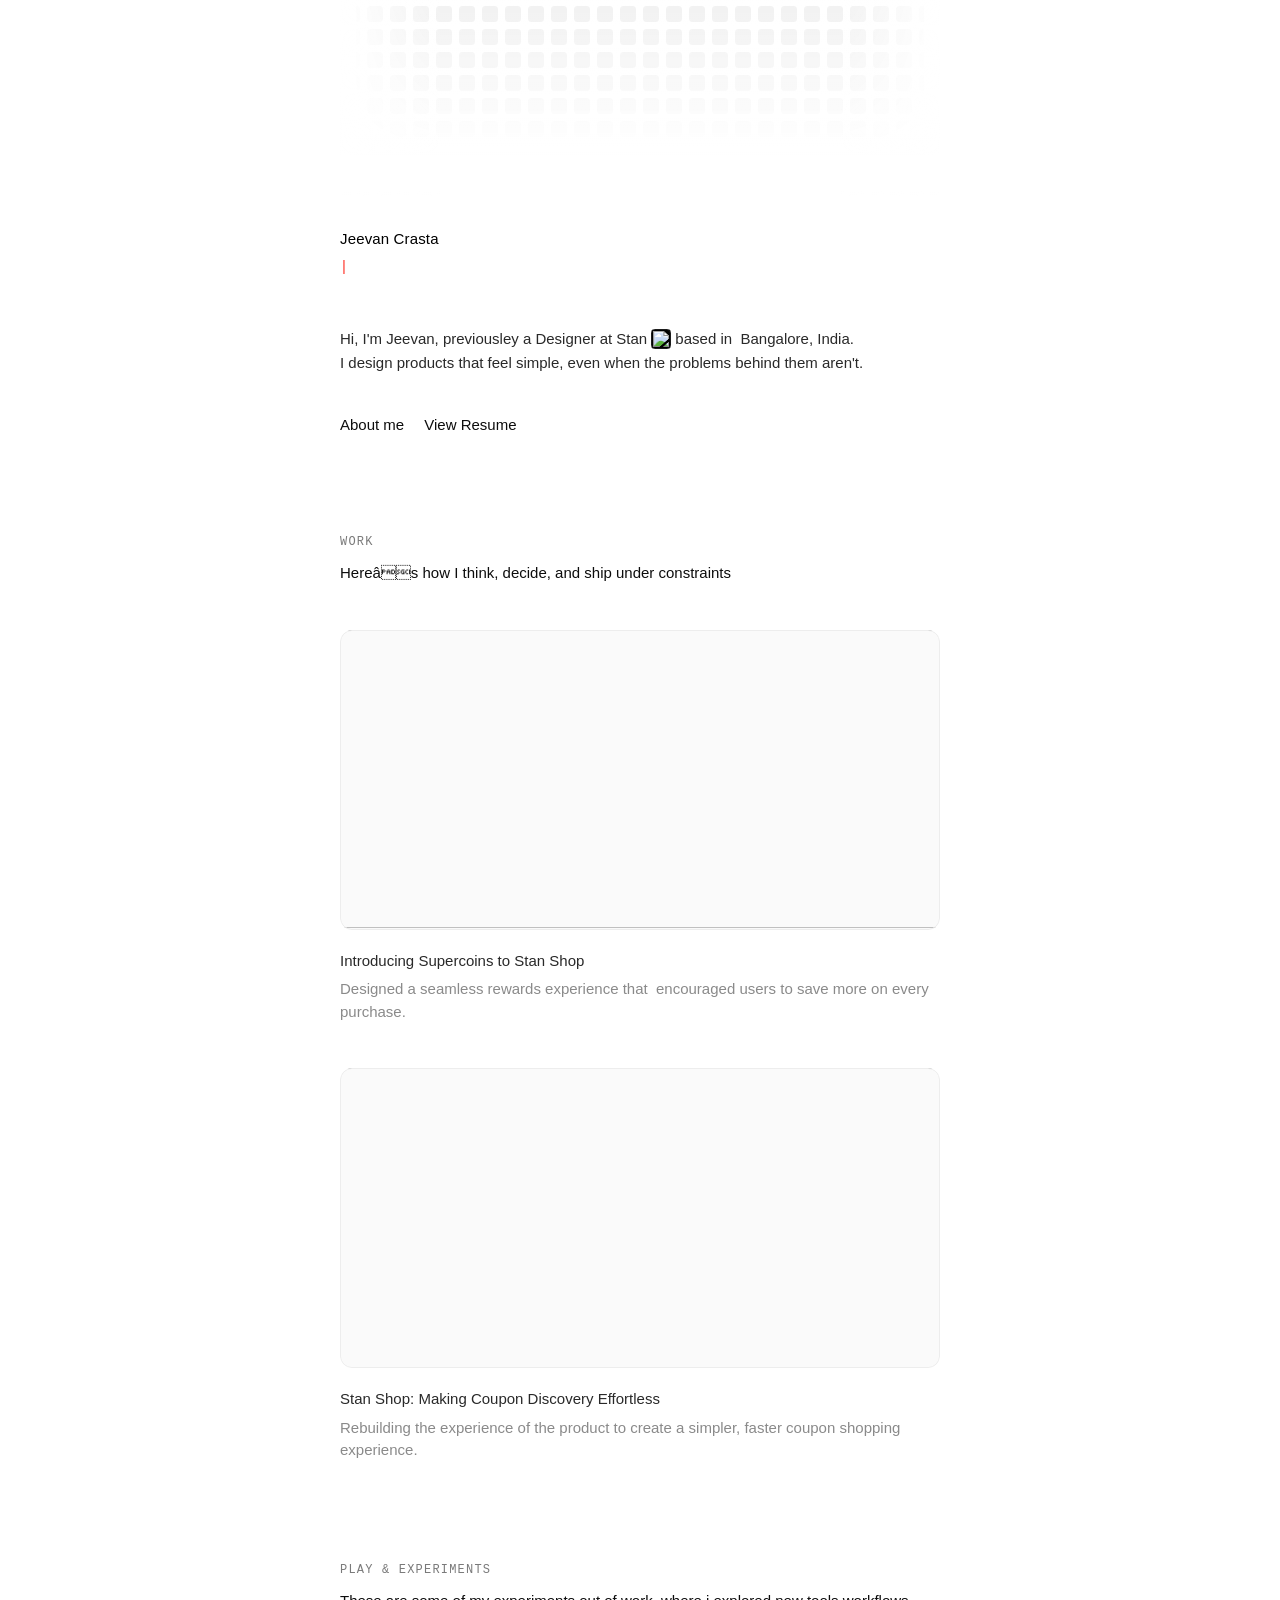
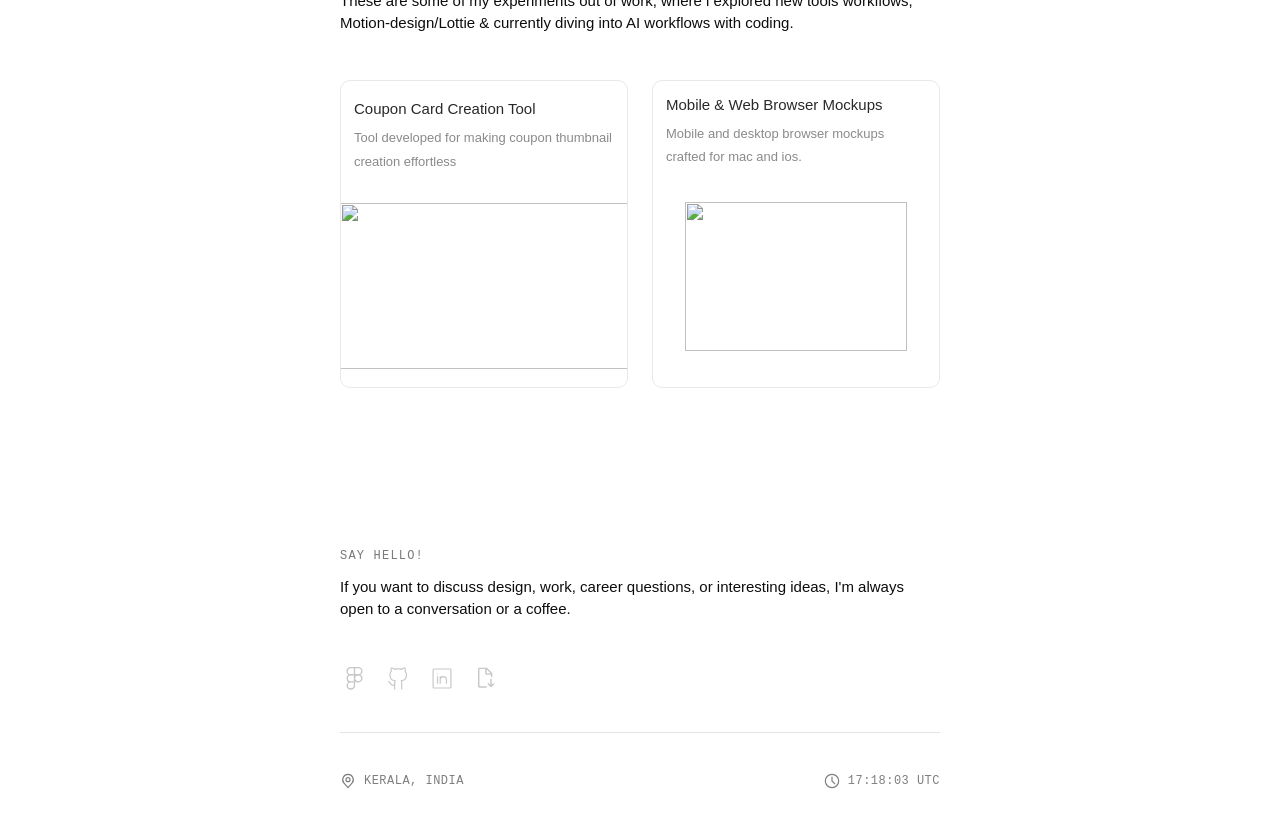
==== commit c40a9a84: "Add files via upload" ====
--- a/index.html
+++ b/index.html
@@ -1,16 +1,16 @@
 <!DOCTYPE html>
 
 <!-- Made in Framer Â· framer.com â¨ -->
-<!-- Published Aug 10, 2026, 5:05 PM UTC -->
+<!-- Published Aug 14, 2026, 5:17 PM UTC -->
 <html dir="ltr">
 <head>
 <meta charset="utf-8"/>
 <meta content="width=1440" name="viewport"/>
-<meta content="Framer c9b3949" name="generator"/>
+<meta content="Framer 80f113d" name="generator"/>
 <title>Jeevan Crasta - Portfolio</title>
 <meta content="Product Designer" name="description"/>
-<meta content="https://framerusercontent.com/sites/X9yYZd9lsioMXbLBWfVQ2/searchIndex-V3YNaoATD53s.json" name="framer-search-index"/>
-<meta content="https://framerusercontent.com/sites/X9yYZd9lsioMXbLBWfVQ2/searchIndex-iu7Ek0Ql2OK4.json" name="framer-search-index-fallback"/>
+<meta content="https://framerusercontent.com/sites/X9yYZd9lsioMXbLBWfVQ2/searchIndex-ao6vDU6udHNv.json" name="framer-search-index"/>
+<meta content="https://framerusercontent.com/sites/X9yYZd9lsioMXbLBWfVQ2/searchIndex-nShbdacHpuw1.json" name="framer-search-index-fallback"/>
 <link href="https://framerusercontent.com/images/zBvcRMVPfccwm5OmmSWIKkrTLqU.png" media="(prefers-color-scheme: light)" rel="icon"/>
 <link href="https://framerusercontent.com/images/BNkbTEGvcjJ9J5Vt8O4xVlN8vk.png" media="(prefers-color-scheme: dark)" rel="icon"/>
 <!-- Open Graph -->
@@ -83,6 +83,8 @@
 @font-face { font-family: "Geist"; src: url("https://fonts.gstatic.com/s/geist/v5/gyBjhwUxId8gMEwZAluvzlxA9ojEVKB52Zna6VEdtKCL.woff2"); font-style: italic; font-weight: 900 }
 @font-face { font-family: "Geist"; src: url("https://fonts.gstatic.com/s/geist/v5/gyBjhwUxId8gMEwZAluvzlxA9ojEVKA32Zna6VEdtKCL.woff2"); font-display: swap; font-style: italic; font-weight: 700 }
 @font-face { font-family: "Onest"; src: url("https://fonts.gstatic.com/s/onest/v9/gNMZW3F-SZuj7zOT0IfSjTS16cPhKxiZtxFMQWXgSQ.woff2"); font-display: swap; font-style: normal; font-weight: 600 }
+@font-face { font-family: "Geist Mono"; src: url("https://fonts.gstatic.com/s/geistmono/v6/or3yQ6H-1_WfwkMZI_qYPLs1a-t7PU0AbeEPKJ5W7ihaO_CS.woff2"); font-style: normal; font-weight: 500 }
+@font-face { font-family: "PP Neue Montreal Medium"; src: url("https://framerusercontent.com/assets/6uIfYl8bnz9kOy3KOuV7PxhFPhA.woff2"); font-display: swap; font-style: normal; font-weight: 500 }
 @font-face { font-family: "Inter"; src: url("https://framerusercontent.com/assets/5vvr9Vy74if2I6bQbJvbw7SY1pQ.woff2"); font-display: swap; font-style: normal; font-weight: 400; unicode-range: U+0460-052F, U+1C80-1C88, U+20B4, U+2DE0-2DFF, U+A640-A69F, U+FE2E-FE2F }
 @font-face { font-family: "Inter"; src: url("https://framerusercontent.com/assets/EOr0mi4hNtlgWNn9if640EZzXCo.woff2"); font-display: swap; font-style: normal; font-weight: 400; unicode-range: U+0301, U+0400-045F, U+0490-0491, U+04B0-04B1, U+2116 }
 @font-face { font-family: "Inter"; src: url("https://framerusercontent.com/assets/Y9k9QrlZAqio88Klkmbd8VoMQc.woff2"); font-display: swap; font-style: normal; font-weight: 400; unicode-range: U+1F00-1FFF }
@@ -90,6 +92,13 @@
 @font-face { font-family: "Inter"; src: url("https://framerusercontent.com/assets/JeYwfuaPfZHQhEG8U5gtPDZ7WQ.woff2"); font-display: swap; font-style: normal; font-weight: 400; unicode-range: U+0100-024F, U+0259, U+1E00-1EFF, U+2020, U+20A0-20AB, U+20AD-20CF, U+2113, U+2C60-2C7F, U+A720-A7FF }
 @font-face { font-family: "Inter"; src: url("https://framerusercontent.com/assets/GrgcKwrN6d3Uz8EwcLHZxwEfC4.woff2"); font-display: swap; font-style: normal; font-weight: 400; unicode-range: U+0000-00FF, U+0131, U+0152-0153, U+02BB-02BC, U+02C6, U+02DA, U+02DC, U+2000-206F, U+2070, U+2074-207E, U+2080-208E, U+20AC, U+2122, U+2191, U+2193, U+2212, U+2215, U+FEFF, U+FFFD }
 @font-face { font-family: "Inter"; src: url("https://framerusercontent.com/assets/b6Y37FthZeALduNqHicBT6FutY.woff2"); font-display: swap; font-style: normal; font-weight: 400; unicode-range: U+0102-0103, U+0110-0111, U+0128-0129, U+0168-0169, U+01A0-01A1, U+01AF-01B0, U+1EA0-1EF9, U+20AB }
+@font-face { font-family: "Inter"; src: url("https://framerusercontent.com/assets/5A3Ce6C9YYmCjpQx9M4inSaKU.woff2"); font-display: swap; font-style: normal; font-weight: 500; unicode-range: U+0460-052F, U+1C80-1C88, U+20B4, U+2DE0-2DFF, U+A640-A69F, U+FE2E-FE2F }
+@font-face { font-family: "Inter"; src: url("https://framerusercontent.com/assets/Qx95Xyt0Ka3SGhinnbXIGpEIyP4.woff2"); font-display: swap; font-style: normal; font-weight: 500; unicode-range: U+0301, U+0400-045F, U+0490-0491, U+04B0-04B1, U+2116 }
+@font-face { font-family: "Inter"; src: url("https://framerusercontent.com/assets/6mJuEAguuIuMog10gGvH5d3cl8.woff2"); font-display: swap; font-style: normal; font-weight: 500; unicode-range: U+1F00-1FFF }
+@font-face { font-family: "Inter"; src: url("https://framerusercontent.com/assets/xYYWaj7wCU5zSQH0eXvSaS19wo.woff2"); font-display: swap; font-style: normal; font-weight: 500; unicode-range: U+0370-03FF }
+@font-face { font-family: "Inter"; src: url("https://framerusercontent.com/assets/otTaNuNpVK4RbdlT7zDDdKvQBA.woff2"); font-display: swap; font-style: normal; font-weight: 500; unicode-range: U+0100-024F, U+0259, U+1E00-1EFF, U+2020, U+20A0-20AB, U+20AD-20CF, U+2113, U+2C60-2C7F, U+A720-A7FF }
+@font-face { font-family: "Inter"; src: url("https://framerusercontent.com/assets/UjlFhCnUjxhNfep4oYBPqnEssyo.woff2"); font-display: swap; font-style: normal; font-weight: 500; unicode-range: U+0000-00FF, U+0131, U+0152-0153, U+02BB-02BC, U+02C6, U+02DA, U+02DC, U+2000-206F, U+2070, U+2074-207E, U+2080-208E, U+20AC, U+2122, U+2191, U+2193, U+2212, U+2215, U+FEFF, U+FFFD }
+@font-face { font-family: "Inter"; src: url("https://framerusercontent.com/assets/DolVirEGb34pEXEp8t8FQBSK4.woff2"); font-display: swap; font-style: normal; font-weight: 500; unicode-range: U+0102-0103, U+0110-0111, U+0128-0129, U+0168-0169, U+01A0-01A1, U+01AF-01B0, U+1EA0-1EF9, U+20AB }
 @font-face { font-family: "Inter"; src: url("https://framerusercontent.com/assets/DpPBYI0sL4fYLgAkX8KXOPVt7c.woff2"); font-display: swap; font-style: normal; font-weight: 700; unicode-range: U+0460-052F, U+1C80-1C88, U+20B4, U+2DE0-2DFF, U+A640-A69F, U+FE2E-FE2F }
 @font-face { font-family: "Inter"; src: url("https://framerusercontent.com/assets/4RAEQdEOrcnDkhHiiCbJOw92Lk.woff2"); font-display: swap; font-style: normal; font-weight: 700; unicode-range: U+0301, U+0400-045F, U+0490-0491, U+04B0-04B1, U+2116 }
 @font-face { font-family: "Inter"; src: url("https://framerusercontent.com/assets/1K3W8DizY3v4emK8Mb08YHxTbs.woff2"); font-display: swap; font-style: normal; font-weight: 700; unicode-range: U+1F00-1FFF }
@@ -111,13 +120,6 @@
 @font-face { font-family: "Inter"; src: url("https://framerusercontent.com/assets/FNfhX3dt4ChuLJq2PwdlxHO7PU.woff2"); font-style: italic; font-weight: 900; unicode-range: U+0100-024F, U+0259, U+1E00-1EFF, U+2020, U+20A0-20AB, U+20AD-20CF, U+2113, U+2C60-2C7F, U+A720-A7FF }
 @font-face { font-family: "Inter"; src: url("https://framerusercontent.com/assets/gcnfba68tfm7qAyrWRCf9r34jg.woff2"); font-style: italic; font-weight: 900; unicode-range: U+0000-00FF, U+0131, U+0152-0153, U+02BB-02BC, U+02C6, U+02DA, U+02DC, U+2000-206F, U+2070, U+2074-207E, U+2080-208E, U+20AC, U+2122, U+2191, U+2193, U+2212, U+2215, U+FEFF, U+FFFD }
 @font-face { font-family: "Inter"; src: url("https://framerusercontent.com/assets/efTfQcBJ53kM2pB1hezSZ3RDUFs.woff2"); font-style: italic; font-weight: 900; unicode-range: U+0102-0103, U+0110-0111, U+0128-0129, U+0168-0169, U+01A0-01A1, U+01AF-01B0, U+1EA0-1EF9, U+20AB }
-@font-face { font-family: "Inter"; src: url("https://framerusercontent.com/assets/5A3Ce6C9YYmCjpQx9M4inSaKU.woff2"); font-display: swap; font-style: normal; font-weight: 500; unicode-range: U+0460-052F, U+1C80-1C88, U+20B4, U+2DE0-2DFF, U+A640-A69F, U+FE2E-FE2F }
-@font-face { font-family: "Inter"; src: url("https://framerusercontent.com/assets/Qx95Xyt0Ka3SGhinnbXIGpEIyP4.woff2"); font-display: swap; font-style: normal; font-weight: 500; unicode-range: U+0301, U+0400-045F, U+0490-0491, U+04B0-04B1, U+2116 }
-@font-face { font-family: "Inter"; src: url("https://framerusercontent.com/assets/6mJuEAguuIuMog10gGvH5d3cl8.woff2"); font-display: swap; font-style: normal; font-weight: 500; unicode-range: U+1F00-1FFF }
-@font-face { font-family: "Inter"; src: url("https://framerusercontent.com/assets/xYYWaj7wCU5zSQH0eXvSaS19wo.woff2"); font-display: swap; font-style: normal; font-weight: 500; unicode-range: U+0370-03FF }
-@font-face { font-family: "Inter"; src: url("https://framerusercontent.com/assets/otTaNuNpVK4RbdlT7zDDdKvQBA.woff2"); font-display: swap; font-style: normal; font-weight: 500; unicode-range: U+0100-024F, U+0259, U+1E00-1EFF, U+2020, U+20A0-20AB, U+20AD-20CF, U+2113, U+2C60-2C7F, U+A720-A7FF }
-@font-face { font-family: "Inter"; src: url("https://framerusercontent.com/assets/UjlFhCnUjxhNfep4oYBPqnEssyo.woff2"); font-display: swap; font-style: normal; font-weight: 500; unicode-range: U+0000-00FF, U+0131, U+0152-0153, U+02BB-02BC, U+02C6, U+02DA, U+02DC, U+2000-206F, U+2070, U+2074-207E, U+2080-208E, U+20AC, U+2122, U+2191, U+2193, U+2212, U+2215, U+FEFF, U+FFFD }
-@font-face { font-family: "Inter"; src: url("https://framerusercontent.com/assets/DolVirEGb34pEXEp8t8FQBSK4.woff2"); font-display: swap; font-style: normal; font-weight: 500; unicode-range: U+0102-0103, U+0110-0111, U+0128-0129, U+0168-0169, U+01A0-01A1, U+01AF-01B0, U+1EA0-1EF9, U+20AB }
 @font-face { font-family: "Inter"; src: url("https://framerusercontent.com/assets/khkJkwSL66WFg8SX6Wa726c.woff2"); font-display: swap; font-style: italic; font-weight: 500; unicode-range: U+0460-052F, U+1C80-1C88, U+20B4, U+2DE0-2DFF, U+A640-A69F, U+FE2E-FE2F }
 @font-face { font-family: "Inter"; src: url("https://framerusercontent.com/assets/0E7IMbDzcGABpBwwqNEt60wU0w.woff2"); font-display: swap; font-style: italic; font-weight: 500; unicode-range: U+0301, U+0400-045F, U+0490-0491, U+04B0-04B1, U+2116 }
 @font-face { font-family: "Inter"; src: url("https://framerusercontent.com/assets/NTJ0nQgIF0gcDelS14zQ9NR9Q.woff2"); font-display: swap; font-style: italic; font-weight: 500; unicode-range: U+1F00-1FFF }
@@ -132,6 +134,20 @@
 @font-face { font-family: "Inter"; src: url("https://framerusercontent.com/assets/DOfvtmE1UplCq161m6Hj8CSQYg.woff2"); font-display: swap; font-style: italic; font-weight: 400; unicode-range: U+0100-024F, U+0259, U+1E00-1EFF, U+2020, U+20A0-20AB, U+20AD-20CF, U+2113, U+2C60-2C7F, U+A720-A7FF }
 @font-face { font-family: "Inter"; src: url("https://framerusercontent.com/assets/pKRFNWFoZl77qYCAIp84lN1h944.woff2"); font-display: swap; font-style: italic; font-weight: 400; unicode-range: U+0000-00FF, U+0131, U+0152-0153, U+02BB-02BC, U+02C6, U+02DA, U+02DC, U+2000-206F, U+2070, U+2074-207E, U+2080-208E, U+20AC, U+2122, U+2191, U+2193, U+2212, U+2215, U+FEFF, U+FFFD }
 @font-face { font-family: "Inter"; src: url("https://framerusercontent.com/assets/tKtBcDnBMevsEEJKdNGhhkLzYo.woff2"); font-display: swap; font-style: italic; font-weight: 400; unicode-range: U+0102-0103, U+0110-0111, U+0128-0129, U+0168-0169, U+01A0-01A1, U+01AF-01B0, U+1EA0-1EF9, U+20AB }
+@font-face { font-family: "Inter"; src: url("https://framerusercontent.com/assets/hyOgCu0Xnghbimh0pE8QTvtt2AU.woff2"); font-display: swap; font-style: normal; font-weight: 600; unicode-range: U+0460-052F, U+1C80-1C88, U+20B4, U+2DE0-2DFF, U+A640-A69F, U+FE2E-FE2F }
+@font-face { font-family: "Inter"; src: url("https://framerusercontent.com/assets/NeGmSOXrPBfEFIy5YZeHq17LEDA.woff2"); font-display: swap; font-style: normal; font-weight: 600; unicode-range: U+0301, U+0400-045F, U+0490-0491, U+04B0-04B1, U+2116 }
+@font-face { font-family: "Inter"; src: url("https://framerusercontent.com/assets/oYaAX5himiTPYuN8vLWnqBbfD2s.woff2"); font-display: swap; font-style: normal; font-weight: 600; unicode-range: U+1F00-1FFF }
+@font-face { font-family: "Inter"; src: url("https://framerusercontent.com/assets/lEJLP4R0yuCaMCjSXYHtJw72M.woff2"); font-display: swap; font-style: normal; font-weight: 600; unicode-range: U+0370-03FF }
+@font-face { font-family: "Inter"; src: url("https://framerusercontent.com/assets/cRJyLNuTJR5jbyKzGi33wU9cqIQ.woff2"); font-display: swap; font-style: normal; font-weight: 600; unicode-range: U+0100-024F, U+0259, U+1E00-1EFF, U+2020, U+20A0-20AB, U+20AD-20CF, U+2113, U+2C60-2C7F, U+A720-A7FF }
+@font-face { font-family: "Inter"; src: url("https://framerusercontent.com/assets/yDtI2UI8XcEg1W2je9XPN3Noo.woff2"); font-display: swap; font-style: normal; font-weight: 600; unicode-range: U+0000-00FF, U+0131, U+0152-0153, U+02BB-02BC, U+02C6, U+02DA, U+02DC, U+2000-206F, U+2070, U+2074-207E, U+2080-208E, U+20AC, U+2122, U+2191, U+2193, U+2212, U+2215, U+FEFF, U+FFFD }
+@font-face { font-family: "Inter"; src: url("https://framerusercontent.com/assets/A0Wcc7NgXMjUuFdquHDrIZpzZw0.woff2"); font-display: swap; font-style: normal; font-weight: 600; unicode-range: U+0102-0103, U+0110-0111, U+0128-0129, U+0168-0169, U+01A0-01A1, U+01AF-01B0, U+1EA0-1EF9, U+20AB }
+@font-face { font-family: "Inter"; src: url("https://framerusercontent.com/assets/vxBnBhH8768IFAXAb4Qf6wQHKs.woff2"); font-display: swap; font-style: italic; font-weight: 600; unicode-range: U+0460-052F, U+1C80-1C88, U+20B4, U+2DE0-2DFF, U+A640-A69F, U+FE2E-FE2F }
+@font-face { font-family: "Inter"; src: url("https://framerusercontent.com/assets/zSsEuoJdh8mcFVk976C05ZfQr8.woff2"); font-display: swap; font-style: italic; font-weight: 600; unicode-range: U+0301, U+0400-045F, U+0490-0491, U+04B0-04B1, U+2116 }
+@font-face { font-family: "Inter"; src: url("https://framerusercontent.com/assets/b8ezwLrN7h2AUoPEENcsTMVJ0.woff2"); font-display: swap; font-style: italic; font-weight: 600; unicode-range: U+1F00-1FFF }
+@font-face { font-family: "Inter"; src: url("https://framerusercontent.com/assets/mvNEIBLyHbscgHtwfsByjXUz3XY.woff2"); font-display: swap; font-style: italic; font-weight: 600; unicode-range: U+0370-03FF }
+@font-face { font-family: "Inter"; src: url("https://framerusercontent.com/assets/6FI2EneKzM3qBy5foOZXey7coCA.woff2"); font-display: swap; font-style: italic; font-weight: 600; unicode-range: U+0100-024F, U+0259, U+1E00-1EFF, U+2020, U+20A0-20AB, U+20AD-20CF, U+2113, U+2C60-2C7F, U+A720-A7FF }
+@font-face { font-family: "Inter"; src: url("https://framerusercontent.com/assets/fuyXZpVvOjq8NesCOfgirHCWyg.woff2"); font-display: swap; font-style: italic; font-weight: 600; unicode-range: U+0000-00FF, U+0131, U+0152-0153, U+02BB-02BC, U+02C6, U+02DA, U+02DC, U+2000-206F, U+2070, U+2074-207E, U+2080-208E, U+20AC, U+2122, U+2191, U+2193, U+2212, U+2215, U+FEFF, U+FFFD }
+@font-face { font-family: "Inter"; src: url("https://framerusercontent.com/assets/NHHeAKJVP0ZWHk5YZnQQChIsBM.woff2"); font-display: swap; font-style: italic; font-weight: 600; unicode-range: U+0102-0103, U+0110-0111, U+0128-0129, U+0168-0169, U+01A0-01A1, U+01AF-01B0, U+1EA0-1EF9, U+20AB }
 @font-face { font-family: "JetBrains Mono"; src: url("https://framerusercontent.com/third-party-assets/fontshare/wf/BTOY6STFL42WXJYET4IAFJ4R4NWQMPYV/SIRJV64UEOICTYN5EECZFJJ3ML2D6HVV/ATU2C7QZBG7GCVXROP265OYM5E55WHMK.woff2"); font-display: swap; font-style: normal; font-weight: 700 }
 @font-face { font-family: "JetBrains Mono"; src: url("https://framerusercontent.com/third-party-assets/fontshare/wf/TZ2PMVPWEVHUPJWOPNSWLOXAF6QPOEMZ/O4OZKA7ZLZGT4JOGT5IEKURK6U3RXYGM/EO5MKE3BUDOZN44BP4HDPXAJAC2BIMCD.woff2"); font-display: swap; font-style: normal; font-weight: 400 }
 @font-face { font-family: "JetBrains Mono"; src: url("https://framerusercontent.com/third-party-assets/fontshare/wf/W2QLP4CHXEAE2UDQ4JZRQSCVGRWTODXQ/IZHRABAMPPUXMZ2PD72AYR3CARBXVTMT/VCHFQIE7HVVHWFPYX3UJFHLWZNFBWMY2.woff2"); font-display: swap; font-style: normal; font-weight: 800 }
@@ -140,11 +156,12 @@
 @font-face { font-family: "Geist Variable Placeholder"; src: local("Arial"); ascent-override: 94.56%; descent-override: 27.76%; line-gap-override: 0.00%; size-adjust: 106.28% }
 @font-face { font-family: "Geist Placeholder"; src: local("Arial"); ascent-override: 94.56%; descent-override: 27.76%; line-gap-override: 0.00%; size-adjust: 106.28% }
 @font-face { font-family: "Onest Placeholder"; src: local("Arial"); ascent-override: 91.42%; descent-override: 28.75%; line-gap-override: 0.00%; size-adjust: 106.10% }
+@font-face { font-family: "PP Neue Montreal Medium Placeholder"; src: local("Arial"); ascent-override: 98.07%; descent-override: 24.77%; line-gap-override: 0.00%; size-adjust: 97.68% }
 @font-face { font-family: "Inter Placeholder"; src: local("Arial"); ascent-override: 89.79%; descent-override: 22.36%; line-gap-override: 0.00%; size-adjust: 107.89% }
 @font-face { font-family: "JetBrains Mono Placeholder"; src: local("Arial"); ascent-override: 77.57%; descent-override: 22.82%; line-gap-override: 0.00%; size-adjust: 131.49% }</style>
 <link crossorigin="" href="https://fonts.gstatic.com" rel="preconnect"/>
 <link crossorigin="" href="https://fonts.gstatic.com" rel="preconnect"/>
-<meta content="max-image-preview:large" name="robots"/><style data-framer-components="framer-lib-cursors-host framer-8Hgej framer-lib-combinedCSSRules framer-8RAP5 framer-f8jmT framer-LbJSB framer-qJd63 framer-PBz7F framer-TucUu framer-Fusy1 framer-z768M" data-framer-css-ssr-minified="">html,body,#main{box-sizing:border-box;margin:0;padding:0}:root{-webkit-font-smoothing:antialiased;-moz-osx-font-smoothing:grayscale}*{box-sizing:border-box;-webkit-font-smoothing:inherit}h1,h2,h3,h4,h5,h6,p,figure{margin:0}body,input,textarea,select,button{font-family:sans-serif;font-size:12px}body{--token-235a099f-b7b4-43b9-9be7-1ac4fb0ae5e5:#fff;--token-58507be5-8cf3-41b5-819b-33db1dcdd00c:#121212;--token-dc84b68b-ddd2-4ed0-8ba9-2bfc3673668d:#7e7e7e;--token-4408bbc7-5082-4eea-815c-db8a764eb59a:#fafafa;--token-535c940b-4434-46ab-a38a-190c0941379c:#f2f2f2;--token-37ee4efc-2fc5-41c0-8e05-e80939ce2fda:#121212;--token-efb82ca0-f139-4c7d-8e63-f50c0a3837be:#7e7e7e;--token-9ab23e87-a36a-4bb4-a8f8-13d899228409:#7e7e7e;--token-68328550-fea8-43b5-bb58-c5a6259c22f9:#7e7e7e}@media (prefers-color-scheme:dark){body{--token-37ee4efc-2fc5-41c0-8e05-e80939ce2fda:#fff;--token-efb82ca0-f139-4c7d-8e63-f50c0a3837be:#8f8f8f;--token-9ab23e87-a36a-4bb4-a8f8-13d899228409:#8f8f8f;--token-68328550-fea8-43b5-bb58-c5a6259c22f9:#8f8f8f}}@supports (z-index:calc(infinity)){#__framer-badge-container{--infinity:infinity}}#__framer-badge-container{pointer-events:none;width:100%;z-index:calc(var(--infinity,2147480000));justify-content:flex-end;padding:20px;display:flex;position:fixed;bottom:0}@supports (background:-webkit-named-image(i)) and (not (grid-template-rows:subgrid)){body{--framer-will-change-override:transform}}@supports (background:-webkit-named-image(i)) and (not (position-area:top right)){body{--framer-will-change-filter-override:filter}}[data-framer-component-type=Text] div div span,[data-framer-component-type=Text] a div span,[data-framer-component-type=Text] span span span,[data-framer-component-type=Text] p span span,[data-framer-component-type=Text] h1 span span,[data-framer-component-type=Text] h2 span span,[data-framer-component-type=Text] h3 span span,[data-framer-component-type=Text] h4 span span,[data-framer-component-type=Text] h5 span span,[data-framer-component-type=Text] h6 span span,[data-framer-component-type=Text] a{font-family:var(--font-family);font-style:var(--font-style);font-weight:min(calc(var(--framer-font-weight-increase,0) + var(--font-weight,400)),900);color:var(--text-color);letter-spacing:var(--letter-spacing);font-size:var(--font-size);text-transform:var(--text-transform);--text-decoration:var(--framer-text-decoration-style,solid)var(--framer-text-decoration,none)var(--framer-text-decoration-color,currentcolor)var(--framer-text-decoration-thickness,auto);--text-decoration-skip-ink:var(--framer-text-decoration-skip-ink);--text-underline-offset:var(--framer-text-decoration-offset);line-height:var(--line-height);--font-family:var(--framer-font-family);--font-style:var(--framer-font-style);--font-weight:var(--framer-font-weight);--text-color:var(--framer-text-color);--letter-spacing:var(--framer-letter-spacing);--font-size:var(--framer-font-size);--text-transform:var(--framer-text-transform);--line-height:var(--framer-line-height)}@supports not (color:color(display-p3 1 1 1)){p.framer-text,div.framer-text,h1.framer-text,h2.framer-text,h3.framer-text,h4.framer-text,h5.framer-text,h6.framer-text,li.framer-text,ol.framer-text,ul.framer-text,span.framer-text:not([data-text-fill]){color:var(--framer-blockquote-text-color-rgb,var(--framer-blockquote-text-color,var(--framer-text-color-rgb,var(--framer-text-color,#000))));-webkit-text-stroke-color:var(--framer-text-stroke-color-rgb,var(--framer-text-stroke-color,initial))}mark.framer-text{background-color:var(--framer-blockquote-text-background-color-rgb,var(--framer-blockquote-text-background-color,var(--framer-text-background-color-rgb,var(--framer-text-background-color,initial))))}}@supports not (color:color(display-p3 1 1 1)){code.framer-text,code.framer-text span.framer-text:not([data-text-fill]){color:var(--framer-blockquote-text-color-rgb,var(--framer-blockquote-text-color,var(--framer-code-text-color-rgb,var(--framer-code-text-color,var(--framer-text-color-rgb,var(--framer-text-color,#000))))))}}@supports not (color:color(display-p3 1 1 1)){a.framer-text,span.framer-text[data-nested-link]{color:var(--framer-link-text-color-rgb,var(--framer-link-text-color,var(--framer-blockquote-text-color-rgb,var(--framer-blockquote-text-color,var(--framer-text-color-rgb,var(--framer-text-color,#000))))));background-color:var(--framer-link-text-background-color-rgb,var(--framer-link-text-background-color,initial));-webkit-text-decoration-color:var(--framer-link-text-decoration-color-rgb,var(--framer-link-text-decoration-color,var(--framer-text-decoration-color-rgb,var(--framer-text-decoration-color,currentcolor))));text-decoration-color:var(--framer-link-text-decoration-color-rgb,var(--framer-link-text-decoration-color,var(--framer-text-decoration-color-rgb,var(--framer-text-decoration-color,currentcolor))))}}@supports not (color:color(display-p3 1 1 1)){code.framer-text a.framer-text,code.framer-text a.framer-text span.framer-text:not([data-text-fill]),code.framer-text span.framer-text[data-nested-link],code.framer-text span.framer-text[data-nested-link] span.framer-text:not([data-text-fill]){color:var(--framer-link-text-color-rgb,var(--framer-link-text-color,var(--framer-blockquote-text-color-rgb,var(--framer-blockquote-text-color,var(--framer-code-text-color-rgb,var(--framer-code-text-color,var(--framer-text-color-rgb,var(--framer-text-color,#000))))))))}}@supports not (color:color(display-p3 1 1 1)){a.framer-text:hover,span.framer-text[data-nested-link]:hover{color:var(--framer-link-hover-text-color-rgb,var(--framer-link-hover-text-color,var(--framer-link-text-color-rgb,var(--framer-link-text-color,var(--framer-blockquote-text-color-rgb,var(--framer-blockquote-text-color,var(--framer-text-color-rgb,var(--framer-text-color,#000))))))));background-color:var(--framer-link-hover-text-background-color-rgb,var(--framer-link-hover-text-background-color,var(--framer-link-text-background-color-rgb,var(--framer-link-text-background-color,var(--framer-text-background-color-rgb,var(--framer-text-background-color,initial))))));-webkit-text-decoration-color:var(--framer-link-hover-text-decoration-color-rgb,var(--framer-link-hover-text-decoration-color,var(--framer-link-text-decoration-color-rgb,var(--framer-link-text-decoration-color,var(--framer-text-decoration-color-rgb,var(--framer-text-decoration-color,currentcolor))))));text-decoration-color:var(--framer-link-hover-text-decoration-color-rgb,var(--framer-link-hover-text-decoration-color,var(--framer-link-text-decoration-color-rgb,var(--framer-link-text-decoration-color,var(--framer-text-decoration-color-rgb,var(--framer-text-decoration-color,currentcolor))))))}}@supports not (color:color(display-p3 1 1 1)){code.framer-text a.framer-text:hover,code.framer-text span.framer-text[data-nested-link]:hover{color:var(--framer-link-hover-text-color-rgb,var(--framer-link-hover-text-color,var(--framer-link-text-color-rgb,var(--framer-link-text-color,var(--framer-blockquote-text-color-rgb,var(--framer-blockquote-text-color,var(--framer-code-text-color-rgb,var(--framer-code-text-color,var(--framer-text-color-rgb,var(--framer-text-color,#000))))))))))}}@supports not (color:color(display-p3 1 1 1)){a.framer-text[data-framer-page-link-current],span.framer-text[data-framer-page-link-current]{color:var(--framer-link-current-text-color-rgb,var(--framer-link-current-text-color,var(--framer-link-text-color-rgb,var(--framer-link-text-color,var(--framer-text-color-rgb,var(--framer-text-color,#000))))));background-color:var(--framer-link-current-text-background-color-rgb,var(--framer-link-current-text-background-color,var(--framer-link-text-background-color-rgb,var(--framer-link-text-background-color,var(--framer-text-background-color-rgb,var(--framer-text-background-color,initial))))));-webkit-text-decoration-color:var(--framer-link-current-text-decoration-color-rgb,var(--framer-link-current-text-decoration-color,var(--framer-link-text-decoration-color-rgb,var(--framer-link-text-decoration-color,var(--framer-text-decoration-color-rgb,var(--framer-text-decoration-color,currentcolor))))));text-decoration-color:var(--framer-link-current-text-decoration-color-rgb,var(--framer-link-current-text-decoration-color,var(--framer-link-text-decoration-color-rgb,var(--framer-link-text-decoration-color,var(--framer-text-decoration-color-rgb,var(--framer-text-decoration-color,currentcolor))))))}}@supports not (color:color(display-p3 1 1 1)){code.framer-text a.framer-text[data-framer-page-link-current],code.framer-text a.framer-text[data-framer-page-link-current] span.framer-text:not([data-text-fill]),code.framer-text span.framer-text[data-framer-page-link-current],code.framer-text span.framer-text[data-framer-page-link-current] span.framer-text:not([data-text-fill]){color:var(--framer-link-current-text-color-rgb,var(--framer-link-current-text-color,var(--framer-link-text-color-rgb,var(--framer-link-text-color,var(--framer-code-text-color-rgb,var(--framer-code-text-color,var(--framer-text-color-rgb,var(--framer-text-color,#000))))))));background-color:var(--framer-link-current-text-background-color-rgb,var(--framer-link-current-text-background-color,var(--framer-link-text-background-color-rgb,var(--framer-link-text-background-color,var(--framer-text-background-color-rgb,var(--framer-text-background-color,initial))))))}}@supports not (color:color(display-p3 1 1 1)){a.framer-text[data-framer-page-link-current]:hover,span.framer-text[data-framer-page-link-current]:hover{color:var(--framer-link-hover-text-color-rgb,var(--framer-link-hover-text-color,var(--framer-link-current-text-color-rgb,var(--framer-link-current-text-color,var(--framer-link-text-color-rgb,var(--framer-link-text-color,var(--framer-code-text-color-rgb,var(--framer-code-text-color,var(--framer-text-color-rgb,var(--framer-text-color,#000))))))))));background-color:var(--framer-link-hover-text-background-color-rgb,var(--framer-link-hover-text-background-color,var(--framer-link-current-text-background-color-rgb,var(--framer-link-current-text-background-color,var(--framer-link-text-background-color-rgb,var(--framer-link-text-background-color,initial))))));-webkit-text-decoration-color:var(--framer-link-hover-text-decoration-color-rgb,var(--framer-link-hover-text-decoration-color,var(--framer-link-current-text-decoration-color-rgb,var(--framer-link-current-text-decoration-color,var(--framer-link-text-decoration-color-rgb,var(--framer-link-text-decoration-color,var(--framer-text-decoration-color-rgb,var(--framer-text-decoration-color,currentcolor))))))));text-decoration-color:var(--framer-link-hover-text-decoration-color-rgb,var(--framer-link-hover-text-decoration-color,var(--framer-link-current-text-decoration-color-rgb,var(--framer-link-current-text-decoration-color,var(--framer-link-text-decoration-color-rgb,var(--framer-link-text-decoration-color,var(--framer-text-decoration-color-rgb,var(--framer-text-decoration-color,currentcolor))))))))}}@supports not (color:color(display-p3 1 1 1)){code.framer-text a.framer-text[data-framer-page-link-current]:hover,code.framer-text a.framer-text[data-framer-page-link-current]:hover span.framer-text:not([data-text-fill]),code.framer-text span.framer-text[data-framer-page-link-current]:hover,code.framer-text span.framer-text[data-framer-page-link-current]:hover span.framer-text:not([data-text-fill]){color:var(--framer-link-hover-text-color-rgb,var(--framer-link-hover-text-color,var(--framer-link-current-text-color-rgb,var(--framer-link-current-text-color,var(--framer-link-text-color-rgb,var(--framer-link-text-color,var(--framer-code-text-color-rgb,var(--framer-code-text-color,var(--framer-text-color-rgb,var(--framer-text-color,#000))))))))));background-color:var(--framer-link-hover-text-background-color-rgb,var(--framer-link-hover-text-background-color,var(--framer-link-current-text-background-color-rgb,var(--framer-link-current-text-background-color,var(--framer-link-text-background-color-rgb,var(--framer-link-text-background-color,initial))))))}}[data-framer-component-type=Stack]:not([data-framer-generated])>*,[data-framer-component-type=Stack]:not([data-framer-generated])>[data-framer-component-type],NavigationContainer [data-framer-component-type=NavigationContainer]>*,[data-framer-component-type=NavigationContainer]>[data-framer-component-type]{position:relative}@supports not (overflow:clip){:root{--overflow-clip-fallback:hidden}}@supports (background:-webkit-named-image(i)) and (not (contain-intrinsic-size:inherit)){div.framer-text,p.framer-text,h1.framer-text,h2.framer-text,h3.framer-text,h4.framer-text,h5.framer-text,h6.framer-text,ol.framer-text,ul.framer-text,li.framer-text,blockquote.framer-text,.framer-text.framer-image{display:var(--text-truncation-display-inline-for-safari-16,revert)}div.framer-text:after,p.framer-text:after,h1.framer-text:after,h2.framer-text:after,h3.framer-text:after,h4.framer-text:after,h5.framer-text:after,h6.framer-text:after,ol.framer-text:after,ul.framer-text:after,li.framer-text:after,blockquote.framer-text:after,.framer-text.framer-image:after{content:var(--text-truncation-line-break-for-safari-16);white-space:pre}.framer-text.framer-text-module,.framer-text.framer-table-wrapper{display:var(--text-truncation-display-none-for-safari-16,revert)}p.framer-text[data-text-fill]{display:var(--text-truncation-display-inline-for-safari-16,inline-block)}}@supports (corner-shape:superellipse(2)){:root{--one-if-corner-shape-supported:1}}.framer-cursor-none,.framer-cursor-none *{cursor:none!important}.framer-pointer-events-none,.framer-pointer-events-none *{pointer-events:none!important}.framer-8Hgej.framer-lux5qc,.framer-8Hgej .framer-lux5qc{display:block}.framer-8Hgej.framer-72rtr7{height:min-content;overflow:var(--overflow-clip-fallback,clip);background-color:#fff;flex-flow:column;place-content:center flex-start;align-items:center;gap:0;width:1440px;padding:0;display:flex;position:relative}.framer-8Hgej .framer-1jxrp7a{flex-flow:column;flex:none;place-content:flex-start;align-items:flex-start;gap:24px;width:100%;max-width:600px;height:190px;padding:0 16px;scroll-margin-top:24px;display:flex;position:relative;overflow:visible}.framer-8Hgej .framer-1v84oqg-container{flex:1 0 0;width:100%;height:1px;position:relative}.framer-8Hgej .framer-n70nma{height:200px;overflow:var(--overflow-clip-fallback,clip);z-index:1;background:linear-gradient(#fff0 0%,#fff 81.8503% 100%);flex:none;position:absolute;bottom:-1px;left:0;right:0}.framer-8Hgej .framer-huvxtc{height:100px;overflow:var(--overflow-clip-fallback,clip);z-index:1;background:linear-gradient(#fff0 0%,#fff 100%);flex:none;width:199px;position:absolute;top:calc(50.5% - 50px);left:-49px}.framer-8Hgej .framer-i6rnmu{height:100px;overflow:var(--overflow-clip-fallback,clip);z-index:1;background:linear-gradient(#fff 0%,#fff0 100%);flex:none;width:199px;position:absolute;top:calc(50.5% - 50px);right:-50px}.framer-8Hgej .framer-1on0f1i{height:min-content;overflow:var(--overflow-clip-fallback,clip);background-color:#fff;flex-flow:column;flex:none;place-content:flex-start center;align-items:flex-start;gap:80px;width:600px;padding:40px 0;display:flex;position:relative}.framer-8Hgej .framer-r9dawg{height:204px;overflow:var(--overflow-clip-fallback,clip);flex-flow:column;flex:none;place-content:center;align-items:center;gap:40px;width:600px;padding:0;display:flex;position:relative}.framer-8Hgej .framer-dx1h38{flex-flow:column;flex:none;place-content:flex-start center;align-items:flex-start;gap:16px;width:100%;height:min-content;padding:0;display:flex;position:relative;overflow:visible}.framer-8Hgej .framer-1bbl56f{flex-flow:column;flex:none;place-content:flex-start center;align-items:flex-start;gap:0;width:100%;height:min-content;padding:0;display:flex;position:relative;overflow:hidden}.framer-8Hgej .framer-hb6l3n{flex-flow:row;flex:none;place-content:center flex-start;align-items:center;gap:6px;width:100%;height:min-content;padding:0;display:flex;position:relative;overflow:hidden}.framer-8Hgej .framer-p60zkx{--framer-link-text-color:#09f;--framer-link-text-decoration:underline;white-space:pre;flex:none;width:auto;height:auto;position:relative}.framer-8Hgej .framer-5c2h86-container,.framer-8Hgej .framer-ku1bb1-container,.framer-8Hgej .framer-kb9vvv-container,.framer-8Hgej .framer-1hx0txe-container,.framer-8Hgej .framer-78e2rw-container,.framer-8Hgej .framer-5hmgu7-container{flex:none;width:auto;height:auto;position:relative}.framer-8Hgej .framer-1lrmzqg-container{flex:none;width:100%;max-width:608px;height:auto;position:relative}.framer-8Hgej .framer-yc7htj{flex-flow:row;flex:none;place-content:center flex-start;align-items:center;gap:20px;width:100%;height:min-content;padding:0;display:flex;position:relative;overflow:hidden}.framer-8Hgej .framer-3qty5i-container,.framer-8Hgej .framer-15pnz3y-container{flex:none;width:auto;height:21px;position:relative}.framer-8Hgej .framer-187i719{height:min-content;overflow:var(--overflow-clip-fallback,clip);background-color:#fff;flex-flow:column;flex:none;place-content:flex-start center;align-items:flex-start;gap:45px;width:600px;padding:60px 0;display:flex;position:relative}.framer-8Hgej .framer-1ym652a,.framer-8Hgej .framer-1xtl21,.framer-8Hgej .framer-1f2bu5p{flex-flow:column wrap;flex:none;place-content:flex-start;align-items:flex-start;gap:12px 16px;width:100%;height:min-content;padding:0;display:flex;position:relative;overflow:visible}.framer-8Hgej .framer-dhbpmj,.framer-8Hgej .framer-xpuuln,.framer-8Hgej .framer-13r0vtd{--framer-link-text-color:#09f;--framer-link-text-decoration:underline;opacity:.7;white-space:pre;flex:none;width:auto;height:auto;position:relative}.framer-8Hgej .framer-1fve1ll,.framer-8Hgej .framer-12j5xme,.framer-8Hgej .framer-1nvjybh{--framer-link-text-color:#09f;--framer-link-text-decoration:underline;white-space:pre-wrap;word-break:break-word;word-wrap:break-word;flex:none;width:100%;height:auto;position:relative}.framer-8Hgej .framer-3jjzaw{height:min-content;overflow:var(--overflow-clip-fallback,clip);background-color:#fff;flex-flow:column;flex:none;place-content:center;align-items:center;gap:20px;width:100%;padding:0;text-decoration:none;display:flex;position:relative}.framer-8Hgej .framer-v0cwnt{--border-bottom-width:1px;--border-color:#ededed;--border-left-width:1px;--border-right-width:1px;--border-style:solid;--border-top-width:1px;height:350px;overflow:var(--overflow-clip-fallback,clip);will-change:var(--framer-will-change-override,transform);background-color:#fafafa;border-radius:12px;flex-flow:row;flex:none;place-content:flex-end center;align-items:flex-end;gap:10px;width:100%;padding:0;display:flex;position:relative}.framer-8Hgej .framer-1lg6rfz{aspect-ratio:1.41332;flex:none;width:479px;height:auto;position:relative;overflow:visible}.framer-8Hgej .framer-xdpsfi,.framer-8Hgej .framer-1ttlfia{height:min-content;overflow:var(--overflow-clip-fallback,clip);background-color:#fff;flex-flow:column;flex:none;place-content:flex-start center;align-items:flex-start;gap:6px;width:100%;padding:0;display:flex;position:relative}.framer-8Hgej .framer-8dwrzc,.framer-8Hgej .framer-z3twcj,.framer-8Hgej .framer-1t2b4oq,.framer-8Hgej .framer-1vmlluh{white-space:pre-wrap;word-break:break-word;word-wrap:break-word;flex:none;width:100%;height:auto;position:relative}.framer-8Hgej .framer-70iq60{height:min-content;overflow:var(--overflow-clip-fallback,clip);background-color:#fff;flex-flow:column;flex:none;place-content:flex-start center;align-items:flex-start;gap:45px;width:600px;padding:40px 0 120px;display:flex;position:relative}.framer-8Hgej .framer-1ykqzyz{height:min-content;overflow:var(--overflow-clip-fallback,clip);flex:none;grid-template-rows:repeat(1,minmax(0,1fr));grid-template-columns:repeat(2,minmax(50px,1fr));grid-auto-rows:minmax(0,1fr);justify-content:center;gap:10px 24px;width:100%;padding:0;display:grid;position:relative}.framer-8Hgej .framer-11wfjip-container{flex:none;place-self:center;width:100%;height:100%;position:relative}.framer-8Hgej .framer-1sk08ld{--border-bottom-width:1px;--border-color:#e8e8e8;--border-left-width:1px;--border-right-width:1px;--border-style:solid;--border-top-width:1px;background-color:#fff;border-radius:10px;flex-flow:column;flex:none;place-content:center flex-start;place-self:center;align-items:center;gap:33px;width:100%;height:308px;padding:14px;text-decoration:none;display:flex;position:relative}.framer-8Hgej .framer-1xgwpu9{height:149px;overflow:var(--overflow-clip-fallback,clip);will-change:var(--framer-will-change-filter-override,filter);flex:none;width:auto;position:relative}.framer-8Hgej .framer-1iefp96{height:min-content;overflow:var(--overflow-clip-fallback,clip);background-color:#fff;flex-flow:column;flex:none;place-content:flex-start center;align-items:flex-start;gap:45px;width:600px;padding:40px 0;display:flex;position:relative}.framer-8Hgej .framer-elbg7w{height:min-content;overflow:var(--overflow-clip-fallback,clip);flex-flow:row;flex:none;place-content:center;align-items:center;gap:18px;width:min-content;padding:0;display:flex;position:relative}.framer-8Hgej .framer-1bb5m64{flex-flow:column;flex:none;place-content:center;align-items:center;gap:40px;width:100%;max-width:600px;height:min-content;padding:0 0 40px;display:flex;position:relative;overflow:visible}.framer-8Hgej .framer-iscaax{height:1px;overflow:var(--overflow-clip-fallback,clip);background-color:#e3e3e3;flex:none;width:100%;position:relative}.framer-8Hgej .framer-12ejz7e-container{flex:none;width:100%;height:auto;position:relative}.framer-kAUS5 .framer-styles-preset-os2af8:not(.rich-text-wrapper),.framer-kAUS5 .framer-styles-preset-os2af8.rich-text-wrapper h1{--framer-font-family:"Inter","Inter Placeholder",sans-serif;--framer-font-family-bold:"Inter","Inter Placeholder",sans-serif;--framer-font-family-bold-italic:"Inter","Inter Placeholder",sans-serif;--framer-font-family-italic:"Inter","Inter Placeholder",sans-serif;--framer-font-open-type-features:"blwf" on,"cv09" on,"cv03" on,"cv04" on,"cv11" on,"ss07" on,"cv01" on,"cv02" on,"cv12" on,"cv10" on,"cv05" on,"cv13" on,"cv06" on,"ss03" on,"ss01" on,"cv07" on;--framer-font-size:15px;--framer-font-style:normal;--framer-font-style-bold:normal;--framer-font-style-bold-italic:italic;--framer-font-style-italic:italic;--framer-font-variation-axes:normal;--framer-font-weight:500;--framer-font-weight-bold:700;--framer-font-weight-bold-italic:700;--framer-font-weight-italic:500;--framer-letter-spacing:.01em;--framer-line-height:22px;--framer-paragraph-spacing:0px;--framer-text-alignment:left;--framer-text-color:#000;--framer-text-decoration:none;--framer-text-stroke-color:initial;--framer-text-stroke-width:initial;--framer-text-transform:none}.framer-LyXUs .framer-styles-preset-15gza0y:not(.rich-text-wrapper),.framer-LyXUs .framer-styles-preset-15gza0y.rich-text-wrapper p{--framer-font-family:"Geist Mono","Geist Mono Placeholder",monospace;--framer-font-family-bold:"Geist Mono","Geist Mono Placeholder",monospace;--framer-font-family-bold-italic:"Geist Mono","Geist Mono Placeholder",monospace;--framer-font-family-italic:"Geist Mono","Geist Mono Placeholder",monospace;--framer-font-open-type-features:"blwf" on,"cv09" on,"cv03" on,"cv04" on,"cv11" on;--framer-font-size:12px;--framer-font-style:normal;--framer-font-style-bold:normal;--framer-font-style-bold-italic:italic;--framer-font-style-italic:italic;--framer-font-variation-axes:normal;--framer-font-weight:400;--framer-font-weight-bold:700;--framer-font-weight-bold-italic:700;--framer-font-weight-italic:400;--framer-letter-spacing:.1em;--framer-line-height:16px;--framer-paragraph-spacing:20px;--framer-text-alignment:center;--framer-text-color:#424242;--framer-text-decoration:none;--framer-text-stroke-color:initial;--framer-text-stroke-width:initial;--framer-text-transform:uppercase}.framer-8Hgej[data-border=true]:after,.framer-8Hgej [data-border=true]:after{content:"";border-width:var(--border-top-width,0)var(--border-right-width,0)var(--border-bottom-width,0)var(--border-left-width,0);border-color:var(--border-color,none);border-style:var(--border-style,none);box-sizing:border-box;border-radius:inherit;corner-shape:inherit;pointer-events:none;width:100%;height:100%;position:absolute;top:0;left:0}body{--framer-will-change-override:none}@supports (background:-webkit-named-image(i)) and (not (grid-template-rows:subgrid)){body{--framer-will-change-override:transform}}body{--framer-will-change-filter-override:none}@supports (background:-webkit-named-image(i)) and (not (position-area:top right)){body{--framer-will-change-filter-override:filter}}[data-framer-component-type]{position:absolute}[data-framer-component-type=Text]{cursor:inherit}[data-framer-component-text-autosized] *{white-space:pre}[data-framer-component-type=Text]>*{text-align:var(--framer-text-alignment,start)}[data-framer-component-type=Text] span span,[data-framer-component-type=Text] p span,[data-framer-component-type=Text] h1 span,[data-framer-component-type=Text] h2 span,[data-framer-component-type=Text] h3 span,[data-framer-component-type=Text] h4 span,[data-framer-component-type=Text] h5 span,[data-framer-component-type=Text] h6 span{display:block}[data-framer-component-type=Text] span span span,[data-framer-component-type=Text] p span span,[data-framer-component-type=Text] h1 span span,[data-framer-component-type=Text] h2 span span,[data-framer-component-type=Text] h3 span span,[data-framer-component-type=Text] h4 span span,[data-framer-component-type=Text] h5 span span,[data-framer-component-type=Text] h6 span span{display:unset}[data-framer-component-type=Text] div div span,[data-framer-component-type=Text] a div span,[data-framer-component-type=Text] span span span,[data-framer-component-type=Text] p span span,[data-framer-component-type=Text] h1 span span,[data-framer-component-type=Text] h2 span span,[data-framer-component-type=Text] h3 span span,[data-framer-component-type=Text] h4 span span,[data-framer-component-type=Text] h5 span span,[data-framer-component-type=Text] h6 span span,[data-framer-component-type=Text] a{font-family:var(--font-family);font-style:var(--font-style);font-weight:min(calc(var(--framer-font-weight-increase,0) + var(--font-weight,400)),900);color:var(--text-color);letter-spacing:var(--letter-spacing);font-size:var(--font-size);text-transform:var(--text-transform);--text-decoration:var(--framer-text-decoration-style,solid)var(--framer-text-decoration,none)var(--framer-text-decoration-color,currentcolor)var(--framer-text-decoration-thickness,auto);--text-decoration-skip-ink:var(--framer-text-decoration-skip-ink);--text-underline-offset:var(--framer-text-decoration-offset);line-height:var(--line-height);--font-family:var(--framer-font-family);--font-style:var(--framer-font-style);--font-weight:var(--framer-font-weight);--text-color:var(--framer-text-color);--letter-spacing:var(--framer-letter-spacing);--font-size:var(--framer-font-size);--text-transform:var(--framer-text-transform);--line-height:var(--framer-line-height)}[data-framer-component-type=Text] a,[data-framer-component-type=Text] a div span,[data-framer-component-type=Text] a span span span,[data-framer-component-type=Text] a p span span,[data-framer-component-type=Text] a h1 span span,[data-framer-component-type=Text] a h2 span span,[data-framer-component-type=Text] a h3 span span,[data-framer-component-type=Text] a h4 span span,[data-framer-component-type=Text] a h5 span span,[data-framer-component-type=Text] a h6 span span{--font-family:var(--framer-link-font-family,var(--framer-font-family));--font-style:var(--framer-link-font-style,var(--framer-font-style));--font-weight:var(--framer-link-font-weight,var(--framer-font-weight));--text-color:var(--framer-link-text-color,var(--framer-text-color));--font-size:var(--framer-link-font-size,var(--framer-font-size));--text-transform:var(--framer-link-text-transform,var(--framer-text-transform));--text-decoration:var(--framer-link-text-decoration-style,var(--framer-text-decoration-style,solid))var(--framer-link-text-decoration,var(--framer-text-decoration,none))var(--framer-link-text-decoration-color,var(--framer-text-decoration-color,currentcolor))var(--framer-link-text-decoration-thickness,var(--framer-text-decoration-thickness,auto));--text-decoration-skip-ink:var(--framer-link-text-decoration-skip-ink,var(--framer-text-decoration-skip-ink));--text-underline-offset:var(--framer-link-text-decoration-offset,var(--framer-text-decoration-offset))}[data-framer-component-type=Text] a:hover,[data-framer-component-type=Text] a div span:hover,[data-framer-component-type=Text] a span span span:hover,[data-framer-component-type=Text] a p span span:hover,[data-framer-component-type=Text] a h1 span span:hover,[data-framer-component-type=Text] a h2 span span:hover,[data-framer-component-type=Text] a h3 span span:hover,[data-framer-component-type=Text] a h4 span span:hover,[data-framer-component-type=Text] a h5 span span:hover,[data-framer-component-type=Text] a h6 span span:hover{--font-family:var(--framer-link-hover-font-family,var(--framer-link-font-family,var(--framer-font-family)));--font-style:var(--framer-link-hover-font-style,var(--framer-link-font-style,var(--framer-font-style)));--font-weight:var(--framer-link-hover-font-weight,var(--framer-link-font-weight,var(--framer-font-weight)));--text-color:var(--framer-link-hover-text-color,var(--framer-link-text-color,var(--framer-text-color)));--font-size:var(--framer-link-hover-font-size,var(--framer-link-font-size,var(--framer-font-size)));--text-transform:var(--framer-link-hover-text-transform,var(--framer-link-text-transform,var(--framer-text-transform)));--text-decoration:var(--framer-link-hover-text-decoration-style,var(--framer-link-text-decoration-style,var(--framer-text-decoration-style,solid)))var(--framer-link-hover-text-decoration,var(--framer-link-text-decoration,var(--framer-text-decoration,none)))var(--framer-link-hover-text-decoration-color,var(--framer-link-text-decoration-color,var(--framer-text-decoration-color,currentcolor)))var(--framer-link-hover-text-decoration-thickness,var(--framer-link-text-decoration-thickness,var(--framer-text-decoration-thickness,auto)));--text-decoration-skip-ink:var(--framer-link-hover-text-decoration-skip-ink,var(--framer-link-text-decoration-skip-ink,var(--framer-text-decoration-skip-ink)));--text-underline-offset:var(--framer-link-hover-text-decoration-offset,var(--framer-link-text-decoration-offset,var(--framer-text-decoration-offset)))}[data-framer-component-type=Text].isCurrent a,[data-framer-component-type=Text].isCurrent a div span,[data-framer-component-type=Text].isCurrent a span span span,[data-framer-component-type=Text].isCurrent a p span span,[data-framer-component-type=Text].isCurrent a h1 span span,[data-framer-component-type=Text].isCurrent a h2 span span,[data-framer-component-type=Text].isCurrent a h3 span span,[data-framer-component-type=Text].isCurrent a h4 span span,[data-framer-component-type=Text].isCurrent a h5 span span,[data-framer-component-type=Text].isCurrent a h6 span span{--font-family:var(--framer-link-current-font-family,var(--framer-link-font-family,var(--framer-font-family)));--font-style:var(--framer-link-current-font-style,var(--framer-link-font-style,var(--framer-font-style)));--font-weight:var(--framer-link-current-font-weight,var(--framer-link-font-weight,var(--framer-font-weight)));--text-color:var(--framer-link-current-text-color,var(--framer-link-text-color,var(--framer-text-color)));--font-size:var(--framer-link-current-font-size,var(--framer-link-font-size,var(--framer-font-size)));--text-transform:var(--framer-link-current-text-transform,var(--framer-link-text-transform,var(--framer-text-transform)));--text-decoration:var(--framer-link-current-text-decoration-style,var(--framer-link-text-decoration-style,var(--framer-text-decoration-style,solid)))var(--framer-link-current-text-decoration,var(--framer-link-text-decoration,var(--framer-text-decoration,none)))var(--framer-link-current-text-decoration-color,var(--framer-link-text-decoration-color,var(--framer-text-decoration-color,currentcolor)))var(--framer-link-current-text-decoration-thickness,var(--framer-link-text-decoration-thickness,var(--framer-text-decoration-thickness,auto)));--text-decoration-skip-ink:var(--framer-link-current-text-decoration-skip-ink,var(--framer-link-text-decoration-skip-ink,var(--framer-text-decoration-skip-ink)));--text-underline-offset:var(--framer-link-current-text-decoration-offset,var(--framer-link-text-decoration-offset,var(--framer-text-decoration-offset)))}[data-framer-component-type=RichTextContainer]{outline:none;flex-direction:column;flex-shrink:0;justify-content:flex-start;display:flex}p.framer-text,div.framer-text,figure.framer-text,h1.framer-text,h2.framer-text,h3.framer-text,h4.framer-text,h5.framer-text,h6.framer-text,ol.framer-text,ul.framer-text{margin:0;padding:0}p.framer-text,div.framer-text,h1.framer-text,h2.framer-text,h3.framer-text,h4.framer-text,h5.framer-text,h6.framer-text,li.framer-text,ol.framer-text,ul.framer-text,mark.framer-text,span.framer-text:not([data-text-fill]){font-family:var(--framer-font-family-preview,var(--framer-blockquote-font-family,var(--framer-font-family,Inter,Inter Placeholder,sans-serif)));font-style:var(--framer-font-style-preview,var(--framer-blockquote-font-style,var(--framer-font-style,normal)));font-weight:var(--framer-font-weight-preview,var(--framer-blockquote-font-weight,var(--framer-font-weight,400)));color:var(--framer-blockquote-text-color,var(--framer-text-color,#000));font-size:calc(var(--framer-blockquote-font-size,var(--framer-font-size,16px))*var(--framer-font-size-scale,1));letter-spacing:var(--framer-blockquote-letter-spacing,var(--framer-letter-spacing,0));text-transform:var(--framer-blockquote-text-transform,var(--framer-text-transform,none));-webkit-text-decoration-line:var(--framer-blockquote-text-decoration,var(--framer-text-decoration,initial));text-decoration-line:var(--framer-blockquote-text-decoration,var(--framer-text-decoration,initial));-webkit-text-decoration-style:var(--framer-blockquote-text-decoration-style,var(--framer-text-decoration-style,initial));text-decoration-style:var(--framer-blockquote-text-decoration-style,var(--framer-text-decoration-style,initial));-webkit-text-decoration-color:var(--framer-blockquote-text-decoration-color,var(--framer-text-decoration-color,initial));text-decoration-color:var(--framer-blockquote-text-decoration-color,var(--framer-text-decoration-color,initial));text-decoration-thickness:var(--framer-blockquote-text-decoration-thickness,var(--framer-text-decoration-thickness,initial));text-decoration-skip-ink:var(--framer-blockquote-text-decoration-skip-ink,var(--framer-text-decoration-skip-ink,initial));text-underline-offset:var(--framer-blockquote-text-decoration-offset,var(--framer-text-decoration-offset,initial));line-height:var(--framer-blockquote-line-height,var(--framer-line-height,1.2em));text-align:var(--framer-blockquote-text-alignment,var(--framer-text-alignment,start));-webkit-text-stroke-width:var(--framer-text-stroke-width,initial);-webkit-text-stroke-color:var(--framer-text-stroke-color,initial);-moz-font-feature-settings:var(--framer-font-open-type-features,initial);-webkit-font-feature-settings:var(--framer-font-open-type-features,initial);font-feature-settings:var(--framer-font-open-type-features,initial);font-variation-settings:var(--framer-font-variation-axes-preview,var(--framer-font-variation-axes,normal));text-wrap:var(--framer-text-wrap-override,var(--framer-text-wrap))}mark.framer-text,p.framer-text,div.framer-text,h1.framer-text,h2.framer-text,h3.framer-text,h4.framer-text,h5.framer-text,h6.framer-text,li.framer-text,ol.framer-text,ul.framer-text{background-color:var(--framer-blockquote-text-background-color,var(--framer-text-background-color,initial));border-radius:var(--framer-blockquote-text-background-radius,var(--framer-text-background-radius,initial));corner-shape:var(--framer-blockquote-text-background-corner-shape,var(--framer-text-background-corner-shape,initial));padding:var(--framer-blockquote-text-background-padding,var(--framer-text-background-padding,initial))}@supports not (color:color(display-p3 1 1 1)){p.framer-text,div.framer-text,h1.framer-text,h2.framer-text,h3.framer-text,h4.framer-text,h5.framer-text,h6.framer-text,li.framer-text,ol.framer-text,ul.framer-text,span.framer-text:not([data-text-fill]){color:var(--framer-blockquote-text-color-rgb,var(--framer-blockquote-text-color,var(--framer-text-color-rgb,var(--framer-text-color,#000))));-webkit-text-stroke-color:var(--framer-text-stroke-color-rgb,var(--framer-text-stroke-color,initial))}mark.framer-text{background-color:var(--framer-blockquote-text-background-color-rgb,var(--framer-blockquote-text-background-color,var(--framer-text-background-color-rgb,var(--framer-text-background-color,initial))))}}.framer-fit-text .framer-text{white-space:nowrap;white-space-collapse:preserve}strong.framer-text{font-family:var(--framer-blockquote-font-family-bold,var(--framer-font-family-bold));font-style:var(--framer-blockquote-font-style-bold,var(--framer-font-style-bold));font-weight:var(--framer-blockquote-font-weight-bold,var(--framer-font-weight-bold,bolder));font-variation-settings:var(--framer-blockquote-font-variation-axes-bold,var(--framer-font-variation-axes-bold))}em.framer-text{font-family:var(--framer-blockquote-font-family-italic,var(--framer-font-family-italic));font-style:var(--framer-blockquote-font-style-italic,var(--framer-font-style-italic,italic));font-weight:var(--framer-blockquote-font-weight-italic,var(--framer-font-weight-italic));font-variation-settings:var(--framer-blockquote-font-variation-axes-italic,var(--framer-font-variation-axes-italic))}em.framer-text>strong.framer-text{font-family:var(--framer-blockquote-font-family-bold-italic,var(--framer-font-family-bold-italic));font-style:var(--framer-blockquote-font-style-bold-italic,var(--framer-font-style-bold-italic,italic));font-weight:var(--framer-blockquote-font-weight-bold-italic,var(--framer-font-weight-bold-italic,bolder));font-variation-settings:var(--framer-blockquote-font-variation-axes-bold-italic,var(--framer-font-variation-axes-bold-italic))}p.framer-text:not(:first-child),div.framer-text:not(:first-child),h1.framer-text:not(:first-child),h2.framer-text:not(:first-child),h3.framer-text:not(:first-child),h4.framer-text:not(:first-child),h5.framer-text:not(:first-child),h6.framer-text:not(:first-child),ol.framer-text:not(:first-child),ul.framer-text:not(:first-child),blockquote.framer-text:not(:first-child),table.framer-text:not(:first-child),figure.framer-text:not(:first-child),.framer-image.framer-text:not(:first-child){margin-top:var(--framer-blockquote-paragraph-spacing,var(--framer-paragraph-spacing,0))}li.framer-text>ul.framer-text:nth-child(2),li.framer-text>ol.framer-text:nth-child(2){margin-top:0}.framer-text[data-text-fill]{-webkit-text-fill-color:transparent;padding:max(0em,calc(calc(1.3em - var(--framer-blockquote-line-height,var(--framer-line-height,1.3em)))/2));margin:min(0em,calc(calc(1.3em - var(--framer-blockquote-line-height,var(--framer-line-height,1.3em)))/-2));-webkit-background-clip:text;background-clip:text;display:inline-block}code.framer-text,code.framer-text span.framer-text:not([data-text-fill]){font-family:var(--framer-code-font-family,var(--framer-font-family,Inter,Inter Placeholder,sans-serif));font-style:var(--framer-blockquote-font-style,var(--framer-code-font-style,var(--framer-font-style,normal)));font-weight:var(--framer-blockquote-font-weight,var(--framer-code-font-weight,var(--framer-font-weight,400)));color:var(--framer-blockquote-text-color,var(--framer-code-text-color,var(--framer-text-color,#000)));font-size:calc(var(--framer-blockquote-font-size,var(--framer-font-size,16px))*var(--framer-font-size-scale,1));letter-spacing:var(--framer-blockquote-letter-spacing,var(--framer-letter-spacing,0));line-height:var(--framer-blockquote-line-height,var(--framer-line-height,1.2em))}@supports not (color:color(display-p3 1 1 1)){code.framer-text,code.framer-text span.framer-text:not([data-text-fill]){color:var(--framer-blockquote-text-color-rgb,var(--framer-blockquote-text-color,var(--framer-code-text-color-rgb,var(--framer-code-text-color,var(--framer-text-color-rgb,var(--framer-text-color,#000))))))}}blockquote.framer-text{unicode-bidi:initial;margin-block-start:initial;margin-block-end:initial;margin-inline-start:initial;margin-inline-end:initial}a.framer-text,a.framer-text span.framer-text:not([data-text-fill]),span.framer-text[data-nested-link],span.framer-text[data-nested-link] span.framer-text:not([data-text-fill]){color:inherit;font-family:var(--framer-font-family-preview,var(--framer-link-font-family,var(--framer-blockquote-font-family,var(--framer-font-family,Inter,Inter Placeholder,sans-serif))));font-style:var(--framer-font-style-preview,var(--framer-link-font-style,var(--framer-blockquote-font-style,var(--framer-font-style,normal))));font-weight:var(--framer-font-weight-preview,var(--framer-link-font-weight,var(--framer-blockquote-font-weight,var(--framer-font-weight,400))));font-size:calc(var(--framer-blockquote-font-size,var(--framer-font-size,16px))*var(--framer-font-size-scale,1));text-transform:var(--framer-link-text-transform,var(--framer-blockquote-text-transform,var(--framer-text-transform,none)));cursor:var(--framer-custom-cursors,pointer);background-color:initial;border-radius:var(--framer-link-text-background-radius,initial);corner-shape:var(--framer-link-text-background-corner-shape,initial);padding:var(--framer-link-text-background-padding,initial)}a.framer-text,span.framer-text[data-nested-link]{color:var(--framer-link-text-color,var(--framer-blockquote-text-color,var(--framer-text-color,#000)));-webkit-text-decoration-line:var(--framer-link-text-decoration,var(--framer-blockquote-text-decoration,var(--framer-text-decoration,initial)));text-decoration-line:var(--framer-link-text-decoration,var(--framer-blockquote-text-decoration,var(--framer-text-decoration,initial)));-webkit-text-decoration-style:var(--framer-link-text-decoration-style,var(--framer-blockquote-text-decoration-style,var(--framer-text-decoration-style,initial)));text-decoration-style:var(--framer-link-text-decoration-style,var(--framer-blockquote-text-decoration-style,var(--framer-text-decoration-style,initial)));-webkit-text-decoration-color:var(--framer-link-text-decoration-color,var(--framer-blockquote-text-decoration-color,var(--framer-text-decoration-color,initial)));text-decoration-color:var(--framer-link-text-decoration-color,var(--framer-blockquote-text-decoration-color,var(--framer-text-decoration-color,initial)));text-decoration-thickness:var(--framer-link-text-decoration-thickness,var(--framer-blockquote-text-decoration-thickness,var(--framer-text-decoration-thickness,initial)));text-decoration-skip-ink:var(--framer-link-text-decoration-skip-ink,var(--framer-blockquote-text-decoration-skip-ink,var(--framer-text-decoration-skip-ink,initial)));text-underline-offset:var(--framer-link-text-decoration-offset,var(--framer-blockquote-text-decoration-offset,var(--framer-text-decoration-offset,initial)));background-color:var(--framer-link-text-background-color,initial)}@supports not (color:color(display-p3 1 1 1)){a.framer-text,span.framer-text[data-nested-link]{color:var(--framer-link-text-color-rgb,var(--framer-link-text-color,var(--framer-blockquote-text-color-rgb,var(--framer-blockquote-text-color,var(--framer-text-color-rgb,var(--framer-text-color,#000))))));background-color:var(--framer-link-text-background-color-rgb,var(--framer-link-text-background-color,initial));-webkit-text-decoration-color:var(--framer-link-text-decoration-color-rgb,var(--framer-link-text-decoration-color,var(--framer-text-decoration-color-rgb,var(--framer-text-decoration-color,currentcolor))));text-decoration-color:var(--framer-link-text-decoration-color-rgb,var(--framer-link-text-decoration-color,var(--framer-text-decoration-color-rgb,var(--framer-text-decoration-color,currentcolor))))}}code.framer-text a.framer-text,code.framer-text a.framer-text span.framer-text:not([data-text-fill]),code.framer-text span.framer-text[data-nested-link],code.framer-text span.framer-text[data-nested-link] span.framer-text:not([data-text-fill]){font-family:var(--framer-code-font-family,var(--framer-font-family,Inter,Inter Placeholder,sans-serif));font-style:var(--framer-blockquote-font-style,var(--framer-code-font-style,var(--framer-font-style,normal)));font-weight:var(--framer-blockquote-font-weight,var(--framer-code-font-weight,var(--framer-font-weight,400)));color:inherit;font-size:calc(var(--framer-blockquote-font-size,var(--framer-font-size,16px))*var(--framer-font-size-scale,1))}code.framer-text a.framer-text,code.framer-text span.framer-text[data-nested-link]{color:var(--framer-link-text-color,var(--framer-blockquote-text-color,var(--framer-code-text-color,var(--framer-text-color,#000))))}@supports not (color:color(display-p3 1 1 1)){code.framer-text a.framer-text,code.framer-text a.framer-text span.framer-text:not([data-text-fill]),code.framer-text span.framer-text[data-nested-link],code.framer-text span.framer-text[data-nested-link] span.framer-text:not([data-text-fill]){color:var(--framer-link-text-color-rgb,var(--framer-link-text-color,var(--framer-blockquote-text-color-rgb,var(--framer-blockquote-text-color,var(--framer-code-text-color-rgb,var(--framer-code-text-color,var(--framer-text-color-rgb,var(--framer-text-color,#000))))))))}}a.framer-text:hover,a.framer-text:hover span.framer-text:not([data-text-fill]),span.framer-text[data-nested-link]:hover,span.framer-text[data-nested-link]:hover span.framer-text:not([data-text-fill]){font-family:var(--framer-font-family-preview,var(--framer-link-hover-font-family,var(--framer-link-font-family,var(--framer-blockquote-font-family,var(--framer-font-family,Inter,Inter Placeholder,sans-serif)))));font-style:var(--framer-font-style-preview,var(--framer-link-hover-font-style,var(--framer-link-font-style,var(--framer-blockquote-font-style,var(--framer-font-style,normal)))));font-weight:var(--framer-font-weight-preview,var(--framer-link-hover-font-weight,var(--framer-link-font-weight,var(--framer-blockquote-font-weight,var(--framer-font-weight,400)))));font-size:calc(var(--framer-link-hover-font-size,var(--framer-blockquote-font-size,var(--framer-font-size,16px)))*var(--framer-font-size-scale,1));text-transform:var(--framer-link-hover-text-transform,var(--framer-link-text-transform,var(--framer-blockquote-text-transform,var(--framer-text-transform,none))));border-radius:var(--framer-link-hover-text-background-radius,var(--framer-link-text-background-radius,var(--framer-text-background-radius,initial)));corner-shape:var(--framer-link-hover-text-background-corner-shape,var(--framer-link-text-background-corner-shape,var(--framer-text-background-corner-shape,initial)));padding:var(--framer-link-hover-text-background-padding,var(--framer-link-text-background-padding,var(--framer-text-background-padding,initial)))}a.framer-text:hover,span.framer-text[data-nested-link]:hover{color:var(--framer-link-hover-text-color,var(--framer-link-text-color,var(--framer-blockquote-text-color,var(--framer-text-color,#000))));-webkit-text-decoration-line:var(--framer-link-hover-text-decoration,var(--framer-link-text-decoration,var(--framer-blockquote-text-decoration,var(--framer-text-decoration,initial))));text-decoration-line:var(--framer-link-hover-text-decoration,var(--framer-link-text-decoration,var(--framer-blockquote-text-decoration,var(--framer-text-decoration,initial))));-webkit-text-decoration-style:var(--framer-link-hover-text-decoration-style,var(--framer-link-text-decoration-style,var(--framer-blockquote-text-decoration-style,var(--framer-text-decoration-style,initial))));text-decoration-style:var(--framer-link-hover-text-decoration-style,var(--framer-link-text-decoration-style,var(--framer-blockquote-text-decoration-style,var(--framer-text-decoration-style,initial))));-webkit-text-decoration-color:var(--framer-link-hover-text-decoration-color,var(--framer-link-text-decoration-color,var(--framer-blockquote-text-decoration-color,var(--framer-text-decoration-color,initial))));text-decoration-color:var(--framer-link-hover-text-decoration-color,var(--framer-link-text-decoration-color,var(--framer-blockquote-text-decoration-color,var(--framer-text-decoration-color,initial))));text-decoration-thickness:var(--framer-link-hover-text-decoration-thickness,var(--framer-link-text-decoration-thickness,var(--framer-blockquote-text-decoration-thickness,var(--framer-text-decoration-thickness,initial))));text-decoration-skip-ink:var(--framer-link-hover-text-decoration-skip-ink,var(--framer-link-text-decoration-skip-ink,var(--framer-blockquote-text-decoration-skip-ink,var(--framer-text-decoration-skip-ink,initial))));text-underline-offset:var(--framer-link-hover-text-decoration-offset,var(--framer-link-text-decoration-offset,var(--framer-blockquote-text-decoration-offset,var(--framer-text-decoration-offset,initial))));background-color:var(--framer-link-hover-text-background-color,var(--framer-link-text-background-color,var(--framer-text-background-color,initial)))}@supports not (color:color(display-p3 1 1 1)){a.framer-text:hover,span.framer-text[data-nested-link]:hover{color:var(--framer-link-hover-text-color-rgb,var(--framer-link-hover-text-color,var(--framer-link-text-color-rgb,var(--framer-link-text-color,var(--framer-blockquote-text-color-rgb,var(--framer-blockquote-text-color,var(--framer-text-color-rgb,var(--framer-text-color,#000))))))));background-color:var(--framer-link-hover-text-background-color-rgb,var(--framer-link-hover-text-background-color,var(--framer-link-text-background-color-rgb,var(--framer-link-text-background-color,var(--framer-text-background-color-rgb,var(--framer-text-background-color,initial))))));-webkit-text-decoration-color:var(--framer-link-hover-text-decoration-color-rgb,var(--framer-link-hover-text-decoration-color,var(--framer-link-text-decoration-color-rgb,var(--framer-link-text-decoration-color,var(--framer-text-decoration-color-rgb,var(--framer-text-decoration-color,currentcolor))))));text-decoration-color:var(--framer-link-hover-text-decoration-color-rgb,var(--framer-link-hover-text-decoration-color,var(--framer-link-text-decoration-color-rgb,var(--framer-link-text-decoration-color,var(--framer-text-decoration-color-rgb,var(--framer-text-decoration-color,currentcolor))))))}}code.framer-text a.framer-text:hover,code.framer-text span.framer-text[data-nested-link]:hover{color:var(--framer-link-hover-text-color,var(--framer-link-text-color,var(--framer-blockquote-text-color,var(--framer-code-text-color,var(--framer-text-color,#000)))))}@supports not (color:color(display-p3 1 1 1)){code.framer-text a.framer-text:hover,code.framer-text span.framer-text[data-nested-link]:hover{color:var(--framer-link-hover-text-color-rgb,var(--framer-link-hover-text-color,var(--framer-link-text-color-rgb,var(--framer-link-text-color,var(--framer-blockquote-text-color-rgb,var(--framer-blockquote-text-color,var(--framer-code-text-color-rgb,var(--framer-code-text-color,var(--framer-text-color-rgb,var(--framer-text-color,#000))))))))))}}a.framer-text[data-framer-page-link-current],a.framer-text[data-framer-page-link-current] span.framer-text:not([data-text-fill]),span.framer-text[data-framer-page-link-current],span.framer-text[data-framer-page-link-current] span.framer-text:not([data-text-fill]){font-family:var(--framer-font-family-preview,var(--framer-link-current-font-family,var(--framer-link-font-family,var(--framer-font-family,Inter,Inter Placeholder,sans-serif))));font-style:var(--framer-font-style-preview,var(--framer-link-current-font-style,var(--framer-link-font-style,var(--framer-font-style,normal))));font-weight:var(--framer-font-weight-preview,var(--framer-link-current-font-weight,var(--framer-link-font-weight,var(--framer-font-weight,400))));font-size:calc(var(--framer-link-current-font-size,var(--framer-link-font-size,var(--framer-font-size,16px)))*var(--framer-font-size-scale,1));text-transform:var(--framer-link-current-text-transform,var(--framer-link-text-transform,var(--framer-text-transform,none)));border-radius:var(--framer-link-current-text-background-radius,var(--framer-link-text-background-radius,initial));corner-shape:var(--framer-link-current-text-background-corner-shape,var(--framer-link-text-background-corner-shape,initial));padding:var(--framer-link-current-text-background-padding,var(--framer-link-text-background-padding,initial))}a.framer-text[data-framer-page-link-current],span.framer-text[data-framer-page-link-current]{color:var(--framer-link-current-text-color,var(--framer-link-text-color,var(--framer-text-color,#000)));-webkit-text-decoration-line:var(--framer-link-current-text-decoration,var(--framer-link-text-decoration,var(--framer-text-decoration,initial)));text-decoration-line:var(--framer-link-current-text-decoration,var(--framer-link-text-decoration,var(--framer-text-decoration,initial)));-webkit-text-decoration-style:var(--framer-link-current-text-decoration-style,var(--framer-link-text-decoration-style,var(--framer-text-decoration-style,initial)));text-decoration-style:var(--framer-link-current-text-decoration-style,var(--framer-link-text-decoration-style,var(--framer-text-decoration-style,initial)));-webkit-text-decoration-color:var(--framer-link-current-text-decoration-color,var(--framer-link-text-decoration-color,var(--framer-text-decoration-color,initial)));text-decoration-color:var(--framer-link-current-text-decoration-color,var(--framer-link-text-decoration-color,var(--framer-text-decoration-color,initial)));text-decoration-thickness:var(--framer-link-current-text-decoration-thickness,var(--framer-link-text-decoration-thickness,var(--framer-text-decoration-thickness,initial)));text-decoration-skip-ink:var(--framer-link-current-text-decoration-skip-ink,var(--framer-link-text-decoration-skip-ink,var(--framer-text-decoration-skip-ink,initial)));text-underline-offset:var(--framer-link-current-text-decoration-offset,var(--framer-link-text-decoration-offset,var(--framer-text-decoration-offset,initial)));background-color:var(--framer-link-current-text-background-color,var(--framer-link-text-background-color,var(--framer-text-background-color,initial)))}@supports not (color:color(display-p3 1 1 1)){a.framer-text[data-framer-page-link-current],span.framer-text[data-framer-page-link-current]{color:var(--framer-link-current-text-color-rgb,var(--framer-link-current-text-color,var(--framer-link-text-color-rgb,var(--framer-link-text-color,var(--framer-text-color-rgb,var(--framer-text-color,#000))))));background-color:var(--framer-link-current-text-background-color-rgb,var(--framer-link-current-text-background-color,var(--framer-link-text-background-color-rgb,var(--framer-link-text-background-color,var(--framer-text-background-color-rgb,var(--framer-text-background-color,initial))))));-webkit-text-decoration-color:var(--framer-link-current-text-decoration-color-rgb,var(--framer-link-current-text-decoration-color,var(--framer-link-text-decoration-color-rgb,var(--framer-link-text-decoration-color,var(--framer-text-decoration-color-rgb,var(--framer-text-decoration-color,currentcolor))))));text-decoration-color:var(--framer-link-current-text-decoration-color-rgb,var(--framer-link-current-text-decoration-color,var(--framer-link-text-decoration-color-rgb,var(--framer-link-text-decoration-color,var(--framer-text-decoration-color-rgb,var(--framer-text-decoration-color,currentcolor))))))}}code.framer-text a.framer-text[data-framer-page-link-current],code.framer-text a.framer-text[data-framer-page-link-current] span.framer-text:not([data-text-fill]),code.framer-text span.framer-text[data-framer-page-link-current],code.framer-text span.framer-text[data-framer-page-link-current] span.framer-text:not([data-text-fill]){font-family:var(--framer-code-font-family,var(--framer-font-family,Inter,Inter Placeholder,sans-serif));font-style:var(--framer-code-font-style,var(--framer-font-style,normal));font-weight:var(--framer-code-font-weight,var(--framer-font-weight,400));color:inherit;font-size:calc(var(--framer-link-current-font-size,var(--framer-link-font-size,var(--framer-font-size,16px)))*var(--framer-font-size-scale,1))}code.framer-text a.framer-text[data-framer-page-link-current],code.framer-text span.framer-text[data-framer-page-link-current]{color:var(--framer-link-current-text-color,var(--framer-link-text-color,var(--framer-code-text-color,var(--framer-text-color,#000))))}@supports not (color:color(display-p3 1 1 1)){code.framer-text a.framer-text[data-framer-page-link-current],code.framer-text a.framer-text[data-framer-page-link-current] span.framer-text:not([data-text-fill]),code.framer-text span.framer-text[data-framer-page-link-current],code.framer-text span.framer-text[data-framer-page-link-current] span.framer-text:not([data-text-fill]){color:var(--framer-link-current-text-color-rgb,var(--framer-link-current-text-color,var(--framer-link-text-color-rgb,var(--framer-link-text-color,var(--framer-code-text-color-rgb,var(--framer-code-text-color,var(--framer-text-color-rgb,var(--framer-text-color,#000))))))));background-color:var(--framer-link-current-text-background-color-rgb,var(--framer-link-current-text-background-color,var(--framer-link-text-background-color-rgb,var(--framer-link-text-background-color,var(--framer-text-background-color-rgb,var(--framer-text-background-color,initial))))))}}a.framer-text[data-framer-page-link-current]:hover,a.framer-text[data-framer-page-link-current]:hover span.framer-text:not([data-text-fill]),span.framer-text[data-framer-page-link-current]:hover,span.framer-text[data-framer-page-link-current]:hover span.framer-text:not([data-text-fill]){color:inherit;font-family:var(--framer-font-family-preview,var(--framer-link-hover-font-family,var(--framer-link-current-font-family,var(--framer-link-font-family,var(--framer-font-family,Inter,Inter Placeholder,sans-serif)))));font-style:var(--framer-font-style-preview,var(--framer-link-hover-font-style,var(--framer-link-current-font-style,var(--framer-link-font-style,var(--framer-font-style,normal)))));font-weight:var(--framer-font-weight-preview,var(--framer-link-hover-font-weight,var(--framer-link-current-font-weight,var(--framer-link-font-weight,var(--framer-font-weight,400)))));font-size:calc(var(--framer-link-hover-font-size,var(--framer-link-current-font-size,var(--framer-link-font-size,var(--framer-font-size,16px))))*var(--framer-font-size-scale,1));text-transform:var(--framer-link-hover-text-transform,var(--framer-link-current-text-transform,var(--framer-link-text-transform,var(--framer-text-transform,none))));border-radius:var(--framer-link-hover-text-background-radius,var(--framer-link-current-text-background-radius,var(--framer-link-text-background-radius,initial)));corner-shape:var(--framer-link-hover-text-background-corner-shape,var(--framer-link-current-text-background-corner-shape,var(--framer-link-text-background-corner-shape,initial)));padding:var(--framer-link-hover-text-background-padding,var(--framer-link-current-text-background-padding,var(--framer-link-text-background-padding,initial)))}a.framer-text[data-framer-page-link-current]:hover,span.framer-text[data-framer-page-link-current]:hover{color:var(--framer-link-hover-text-color,var(--framer-link-current-text-color,var(--framer-link-text-color,var(--framer-text-color,#000))));-webkit-text-decoration-line:var(--framer-link-hover-text-decoration,var(--framer-link-current-text-decoration,var(--framer-link-text-decoration,var(--framer-text-decoration,initial))));text-decoration-line:var(--framer-link-hover-text-decoration,var(--framer-link-current-text-decoration,var(--framer-link-text-decoration,var(--framer-text-decoration,initial))));-webkit-text-decoration-style:var(--framer-link-hover-text-decoration-style,var(--framer-link-current-text-decoration-style,var(--framer-link-text-decoration-style,var(--framer-text-decoration-style,initial))));text-decoration-style:var(--framer-link-hover-text-decoration-style,var(--framer-link-current-text-decoration-style,var(--framer-link-text-decoration-style,var(--framer-text-decoration-style,initial))));-webkit-text-decoration-color:var(--framer-link-hover-text-decoration-color,var(--framer-link-current-text-decoration-color,var(--framer-link-text-decoration-color,var(--framer-text-decoration-color,initial))));text-decoration-color:var(--framer-link-hover-text-decoration-color,var(--framer-link-current-text-decoration-color,var(--framer-link-text-decoration-color,var(--framer-text-decoration-color,initial))));text-decoration-thickness:var(--framer-link-hover-text-decoration-thickness,var(--framer-link-current-text-decoration-thickness,var(--framer-link-text-decoration-thickness,var(--framer-text-decoration-thickness,initial))));text-decoration-skip-ink:var(--framer-link-hover-text-decoration-skip-ink,var(--framer-link-current-text-decoration-skip-ink,var(--framer-link-text-decoration-skip-ink,var(--framer-text-decoration-skip-ink,initial))));text-underline-offset:var(--framer-link-hover-text-decoration-offset,var(--framer-link-current-text-decoration-offset,var(--framer-link-text-decoration-offset,var(--framer-text-decoration-offset,initial))));background-color:var(--framer-link-hover-text-background-color,var(--framer-link-current-text-background-color,var(--framer-link-text-background-color,initial)))}@supports not (color:color(display-p3 1 1 1)){a.framer-text[data-framer-page-link-current]:hover,span.framer-text[data-framer-page-link-current]:hover{color:var(--framer-link-hover-text-color-rgb,var(--framer-link-hover-text-color,var(--framer-link-current-text-color-rgb,var(--framer-link-current-text-color,var(--framer-link-text-color-rgb,var(--framer-link-text-color,var(--framer-code-text-color-rgb,var(--framer-code-text-color,var(--framer-text-color-rgb,var(--framer-text-color,#000))))))))));background-color:var(--framer-link-hover-text-background-color-rgb,var(--framer-link-hover-text-background-color,var(--framer-link-current-text-background-color-rgb,var(--framer-link-current-text-background-color,var(--framer-link-text-background-color-rgb,var(--framer-link-text-background-color,initial))))));-webkit-text-decoration-color:var(--framer-link-hover-text-decoration-color-rgb,var(--framer-link-hover-text-decoration-color,var(--framer-link-current-text-decoration-color-rgb,var(--framer-link-current-text-decoration-color,var(--framer-link-text-decoration-color-rgb,var(--framer-link-text-decoration-color,var(--framer-text-decoration-color-rgb,var(--framer-text-decoration-color,currentcolor))))))));text-decoration-color:var(--framer-link-hover-text-decoration-color-rgb,var(--framer-link-hover-text-decoration-color,var(--framer-link-current-text-decoration-color-rgb,var(--framer-link-current-text-decoration-color,var(--framer-link-text-decoration-color-rgb,var(--framer-link-text-decoration-color,var(--framer-text-decoration-color-rgb,var(--framer-text-decoration-color,currentcolor))))))))}}code.framer-text a.framer-text[data-framer-page-link-current]:hover,code.framer-text span.framer-text[data-framer-page-link-current]:hover{color:var(--framer-link-hover-text-color,var(--framer-link-current-text-color,var(--framer-link-text-color,var(--framer-code-text-color,var(--framer-text-color,#000)))))}@supports not (color:color(display-p3 1 1 1)){code.framer-text a.framer-text[data-framer-page-link-current]:hover,code.framer-text a.framer-text[data-framer-page-link-current]:hover span.framer-text:not([data-text-fill]),code.framer-text span.framer-text[data-framer-page-link-current]:hover,code.framer-text span.framer-text[data-framer-page-link-current]:hover span.framer-text:not([data-text-fill]){color:var(--framer-link-hover-text-color-rgb,var(--framer-link-hover-text-color,var(--framer-link-current-text-color-rgb,var(--framer-link-current-text-color,var(--framer-link-text-color-rgb,var(--framer-link-text-color,var(--framer-code-text-color-rgb,var(--framer-code-text-color,var(--framer-text-color-rgb,var(--framer-text-color,#000))))))))));background-color:var(--framer-link-hover-text-background-color-rgb,var(--framer-link-hover-text-background-color,var(--framer-link-current-text-background-color-rgb,var(--framer-link-current-text-background-color,var(--framer-link-text-background-color-rgb,var(--framer-link-text-background-color,initial))))))}}.framer-image.framer-text{max-width:100%;height:auto;display:block}.text-styles-preset-reset.framer-text{--framer-font-family:Inter,Inter Placeholder,sans-serif;--framer-font-style:normal;--framer-font-weight:500;--framer-text-color:#000;--framer-font-size:16px;--framer-letter-spacing:0;--framer-text-transform:none;--framer-text-decoration:none;--framer-text-decoration-style:none;--framer-text-decoration-color:none;--framer-text-decoration-thickness:none;--framer-text-decoration-skip-ink:none;--framer-text-decoration-offset:none;--framer-line-height:1.2em;--framer-text-alignment:start;--framer-font-open-type-features:normal;--framer-text-background-color:initial;--framer-text-background-radius:initial;--framer-text-background-corner-shape:initial;--framer-text-background-padding:initial}ol.framer-text{--list-style-type:decimal}ul.framer-text,ol.framer-text{padding-inline-start:0;position:relative}li.framer-text{counter-increment:list-item;padding-inline-start:2ch;list-style:none}ol.framer-text>li.framer-text{padding-inline-start:calc(calc(var(--max-list-digits,1) + 1)*1ch)}ol.framer-text>li.framer-text:before{content:counter(list-item,var(--list-style-type))".";font-variant-numeric:tabular-nums;position:absolute;inset-inline-start:0}ul.framer-text>li.framer-text:before{content:"â¢";position:absolute;inset-inline-start:0}.framer-table-wrapper{overflow-x:auto}table.framer-text,.framer-table-wrapper table.framer-text{border-collapse:separate;border-spacing:0;table-layout:auto;word-break:normal;width:100%}td.framer-text,th.framer-text{overflow-wrap:anywhere;vertical-align:top;min-width:16ch}.framer-text-module[data-width=fill]>:first-child,.framer-text-module[data-width=fill]>.ssr-variant>:first-child{width:100%!important}[data-framer-component-type=DeprecatedRichText]{cursor:inherit}[data-framer-component-type=DeprecatedRichText] .text-styles-preset-reset{--framer-font-family:Inter,Inter Placeholder,sans-serif;--framer-font-style:normal;--framer-font-weight:500;--framer-text-color:#000;--framer-font-size:16px;--framer-letter-spacing:0;--framer-text-transform:none;--framer-text-decoration:none;--framer-line-height:1.2em;--framer-text-alignment:start;--framer-font-open-type-features:normal;--font-variation-settings:normal}[data-framer-component-type=DeprecatedRichText] p,[data-framer-component-type=DeprecatedRichText] div,[data-framer-component-type=DeprecatedRichText] h1,[data-framer-component-type=DeprecatedRichText] h2,[data-framer-component-type=DeprecatedRichText] h3,[data-framer-component-type=DeprecatedRichText] h4,[data-framer-component-type=DeprecatedRichText] h5,[data-framer-component-type=DeprecatedRichText] h6{margin:0;padding:0}[data-framer-component-type=DeprecatedRichText] p,[data-framer-component-type=DeprecatedRichText] div,[data-framer-component-type=DeprecatedRichText] h1,[data-framer-component-type=DeprecatedRichText] h2,[data-framer-component-type=DeprecatedRichText] h3,[data-framer-component-type=DeprecatedRichText] h4,[data-framer-component-type=DeprecatedRichText] h5,[data-framer-component-type=DeprecatedRichText] h6,[data-framer-component-type=DeprecatedRichText] li,[data-framer-component-type=DeprecatedRichText] ol,[data-framer-component-type=DeprecatedRichText] ul,[data-framer-component-type=DeprecatedRichText] span:not([data-text-fill]){font-family:var(--framer-font-family,Inter,Inter Placeholder,sans-serif);font-style:var(--framer-font-style,normal);font-weight:var(--framer-font-weight,400);color:var(--framer-text-color,#000);font-size:var(--framer-font-size,16px);letter-spacing:var(--framer-letter-spacing,0);text-transform:var(--framer-text-transform,none);-webkit-text-decoration:var(--framer-text-decoration,none);text-decoration:var(--framer-text-decoration,none);line-height:var(--framer-line-height,1.2em);text-align:var(--framer-text-alignment,start)}[data-framer-component-type=DeprecatedRichText] p:not(:first-child),[data-framer-component-type=DeprecatedRichText] div:not(:first-child),[data-framer-component-type=DeprecatedRichText] h1:not(:first-child),[data-framer-component-type=DeprecatedRichText] h2:not(:first-child),[data-framer-component-type=DeprecatedRichText] h3:not(:first-child),[data-framer-component-type=DeprecatedRichText] h4:not(:first-child),[data-framer-component-type=DeprecatedRichText] h5:not(:first-child),[data-framer-component-type=DeprecatedRichText] h6:not(:first-child),[data-framer-component-type=DeprecatedRichText] ol:not(:first-child),[data-framer-component-type=DeprecatedRichText] ul:not(:first-child),[data-framer-component-type=DeprecatedRichText] .framer-image:not(:first-child){margin-top:var(--framer-paragraph-spacing,0)}[data-framer-component-type=DeprecatedRichText] span[data-text-fill]{-webkit-text-fill-color:transparent;-webkit-background-clip:text;background-clip:text;display:inline-block}[data-framer-component-type=DeprecatedRichText] a,[data-framer-component-type=DeprecatedRichText] a span:not([data-text-fill]){font-family:var(--framer-link-font-family,var(--framer-font-family,Inter,Inter Placeholder,sans-serif));font-style:var(--framer-link-font-style,var(--framer-font-style,normal));font-weight:var(--framer-link-font-weight,var(--framer-font-weight,400));color:var(--framer-link-text-color,var(--framer-text-color,#000));font-size:var(--framer-link-font-size,var(--framer-font-size,16px));text-transform:var(--framer-link-text-transform,var(--framer-text-transform,none));-webkit-text-decoration:var(--framer-link-text-decoration,var(--framer-text-decoration,none));text-decoration:var(--framer-link-text-decoration,var(--framer-text-decoration,none))}[data-framer-component-type=DeprecatedRichText] a:hover,[data-framer-component-type=DeprecatedRichText] a:hover span:not([data-text-fill]){font-family:var(--framer-link-hover-font-family,var(--framer-link-font-family,var(--framer-font-family,Inter,Inter Placeholder,sans-serif)));font-style:var(--framer-link-hover-font-style,var(--framer-link-font-style,var(--framer-font-style,normal)));font-weight:var(--framer-link-hover-font-weight,var(--framer-link-font-weight,var(--framer-font-weight,400)));color:var(--framer-link-hover-text-color,var(--framer-link-text-color,var(--framer-text-color,#000)));font-size:var(--framer-link-hover-font-size,var(--framer-link-font-size,var(--framer-font-size,16px)));text-transform:var(--framer-link-hover-text-transform,var(--framer-link-text-transform,var(--framer-text-transform,none)));-webkit-text-decoration:var(--framer-link-hover-text-decoration,var(--framer-link-text-decoration,var(--framer-text-decoration,none)));text-decoration:var(--framer-link-hover-text-decoration,var(--framer-link-text-decoration,var(--framer-text-decoration,none)))}[data-framer-component-type=DeprecatedRichText] a[data-framer-page-link-current],[data-framer-component-type=DeprecatedRichText] a[data-framer-page-link-current] span:not([data-text-fill]):not([data-nested-link]){font-family:var(--framer-link-current-font-family,var(--framer-link-font-family,var(--framer-font-family,Inter,Inter Placeholder,sans-serif)));font-style:var(--framer-link-current-font-style,var(--framer-link-font-style,var(--framer-font-style,normal)));font-weight:var(--framer-link-current-font-weight,var(--framer-link-font-weight,var(--framer-font-weight,400)));color:var(--framer-link-current-text-color,var(--framer-link-text-color,var(--framer-text-color,#000)));font-size:var(--framer-link-current-font-size,var(--framer-link-font-size,var(--framer-font-size,16px)));text-transform:var(--framer-link-current-text-transform,var(--framer-link-text-transform,var(--framer-text-transform,none)));-webkit-text-decoration:var(--framer-link-current-text-decoration,var(--framer-link-text-decoration,var(--framer-text-decoration,none)));text-decoration:var(--framer-link-current-text-decoration,var(--framer-link-text-decoration,var(--framer-text-decoration,none)))}[data-framer-component-type=DeprecatedRichText] a[data-framer-page-link-current]:hover,[data-framer-component-type=DeprecatedRichText] a[data-framer-page-link-current]:hover span:not([data-text-fill]):not([data-nested-link]){font-family:var(--framer-link-hover-font-family,var(--framer-link-current-font-family,var(--framer-link-font-family,var(--framer-font-family,Inter,Inter Placeholder,sans-serif))));font-style:var(--framer-link-hover-font-style,var(--framer-link-current-font-style,var(--framer-link-font-style,var(--framer-font-style,normal))));font-weight:var(--framer-link-hover-font-weight,var(--framer-link-current-font-weight,var(--framer-link-font-weight,var(--framer-font-weight,400))));color:var(--framer-link-hover-text-color,var(--framer-link-current-text-color,var(--framer-link-text-color,var(--framer-text-color,#000))));font-size:var(--framer-link-hover-font-size,var(--framer-link-current-font-size,var(--framer-link-font-size,var(--framer-font-size,16px))));text-transform:var(--framer-link-hover-text-transform,var(--framer-link-current-text-transform,var(--framer-link-text-transform,var(--framer-text-transform,none))));-webkit-text-decoration:var(--framer-link-hover-text-decoration,var(--framer-link-current-text-decoration,var(--framer-link-text-decoration,var(--framer-text-decoration,none))));text-decoration:var(--framer-link-hover-text-decoration,var(--framer-link-current-text-decoration,var(--framer-link-text-decoration,var(--framer-text-decoration,none))))}[data-framer-component-type=DeprecatedRichText] strong{font-weight:bolder}[data-framer-component-type=DeprecatedRichText] em{font-style:italic}[data-framer-component-type=DeprecatedRichText] .framer-image{max-width:100%;height:auto;display:block}[data-framer-component-type=DeprecatedRichText] ul,[data-framer-component-type=DeprecatedRichText] ol{width:100%;margin:0;padding-left:0;display:table}[data-framer-component-type=DeprecatedRichText] li{counter-increment:list-item;list-style:none;display:table-row}[data-framer-component-type=DeprecatedRichText] ol>li:before{box-sizing:border-box;content:counter(list-item)".";white-space:nowrap;width:2.25ch;padding-right:.75ch;display:table-cell}[data-framer-component-type=DeprecatedRichText] ul>li:before{box-sizing:border-box;content:"â¢";width:2.25ch;padding-right:.75ch;display:table-cell}[data-framer-component-type=Stack]:not([data-framer-generated])>*,[data-framer-component-type=Stack]:not([data-framer-generated])>[data-framer-component-type],NavigationContainer [data-framer-component-type=NavigationContainer]>*,[data-framer-component-type=NavigationContainer]>[data-framer-component-type]{position:relative}[data-framer-component-type=Scroll]::-webkit-scrollbar{display:none}[data-framer-component-type=ScrollContentWrapper]>*{position:relative}[data-framer-component-type=NativeScroll]{-webkit-overflow-scrolling:touch}[data-framer-component-type=NativeScroll]>*{position:relative}[data-framer-component-type=NativeScroll].direction-both{overflow:auto}[data-framer-component-type=NativeScroll].direction-vertical{overflow:hidden auto}[data-framer-component-type=NativeScroll].direction-horizontal{overflow:auto hidden}[data-framer-component-type=NativeScroll].direction-vertical>*{width:100%!important}[data-framer-component-type=NativeScroll].direction-horizontal>*{height:100%!important}[data-framer-component-type=NativeScroll].scrollbar-hidden::-webkit-scrollbar{display:none}[data-framer-component-type=PageContentWrapper]>*,[data-framer-component-type=PageContentWrapper]>[data-framer-component-type]{position:relative}[data-framer-component-type=DeviceComponent].no-device>*{width:100%!important;height:100%!important}[data-is-present=false],[data-is-present=false] *{pointer-events:none!important}[data-framer-cursor=pointer]{cursor:pointer}[data-framer-cursor=grab]{cursor:grab}[data-framer-cursor=grab]:active{cursor:grabbing}[data-framer-component-type=Frame] *,[data-framer-component-type=Stack] *{pointer-events:auto}[data-framer-generated] *{pointer-events:unset}.svgContainer svg{display:block}[data-reset=button]{background:0 0;border-width:0;padding:0}[data-hide-scrollbars=true]::-webkit-scrollbar{width:0;height:0}[data-hide-scrollbars=true]::-webkit-scrollbar-thumb{background:0 0}[data-hide-scrollbars=true]{scrollbar-width:none}@supports not (overflow:clip){:root{--overflow-clip-fallback:hidden}}.framer-lightbox-container{opacity:1!important;pointer-events:auto!important}@supports (background:-webkit-named-image(i)) and (not (contain-intrinsic-size:inherit)){div.framer-text,p.framer-text,h1.framer-text,h2.framer-text,h3.framer-text,h4.framer-text,h5.framer-text,h6.framer-text,ol.framer-text,ul.framer-text,li.framer-text,blockquote.framer-text,.framer-text.framer-image{display:var(--text-truncation-display-inline-for-safari-16,revert)}div.framer-text:after,p.framer-text:after,h1.framer-text:after,h2.framer-text:after,h3.framer-text:after,h4.framer-text:after,h5.framer-text:after,h6.framer-text:after,ol.framer-text:after,ul.framer-text:after,li.framer-text:after,blockquote.framer-text:after,.framer-text.framer-image:after{content:var(--text-truncation-line-break-for-safari-16);white-space:pre}.framer-text.framer-text-module,.framer-text.framer-table-wrapper{display:var(--text-truncation-display-none-for-safari-16,revert)}p.framer-text[data-text-fill]{display:var(--text-truncation-display-inline-for-safari-16,inline-block)}}@supports (corner-shape:superellipse(2)){:root{--one-if-corner-shape-supported:1}}.framer-8RAP5.framer-bq6dgh,.framer-8RAP5 .framer-bq6dgh{display:block}.framer-8RAP5.framer-a2pod4{flex-flow:row;place-content:center;align-items:center;gap:14px;width:608px;height:min-content;padding:0;display:flex;position:relative;overflow:hidden}.framer-8RAP5 .framer-iq9t9c-container{flex:1 0 0;width:1px;height:auto;position:relative}.framer-8RAP5 .framer-n3ch3y{flex-flow:row;place-content:center;align-items:center;gap:4px;width:min-content;height:min-content;padding:0;display:flex;position:relative;overflow:hidden}.framer-8RAP5 .framer-10zo2xj{white-space:pre;flex:none;width:auto;height:auto;position:relative}.framer-8RAP5 .framer-1kccnea-container{flex:none;width:20px;height:20px;position:relative}.framer-8RAP5 .framer-s06kin{cursor:pointer;flex-flow:row;place-content:center;align-items:center;gap:6px;width:122px;height:min-content;padding:0;display:flex;position:relative;overflow:hidden}.framer-8RAP5 .framer-amfqh7{white-space:pre-wrap;word-break:break-word;word-wrap:break-word;flex:none;width:124px;height:auto;position:relative}.framer-f8jmT.framer-lndmm7,.framer-f8jmT .framer-lndmm7{display:block}.framer-f8jmT.framer-q5c6wt{will-change:var(--framer-will-change-override,transform);width:20px;height:20px;position:relative;overflow:hidden}.framer-f8jmT .framer-c41gtl{aspect-ratio:1;flex:none;height:auto;position:absolute;top:0;left:0;right:0;overflow:visible}.framer-f8jmT .framer-18tl2hl{aspect-ratio:2.6;flex:none;width:16px;height:auto;position:absolute;top:50%;left:50%;overflow:visible}.framer-f8jmT[data-border=true]:after,.framer-f8jmT [data-border=true]:after{content:"";border-width:var(--border-top-width,0)var(--border-right-width,0)var(--border-bottom-width,0)var(--border-left-width,0);border-color:var(--border-color,none);border-style:var(--border-style,none);box-sizing:border-box;border-radius:inherit;corner-shape:inherit;pointer-events:none;width:100%;height:100%;position:absolute;top:0;left:0}.framer-LbJSB.framer-60ntts,.framer-LbJSB .framer-60ntts{display:block}.framer-LbJSB.framer-1fwnrt0{height:21px;overflow:var(--overflow-clip-fallback,clip);flex-flow:row;place-content:center;align-items:center;gap:0;width:min-content;padding:0;display:flex;position:relative}.framer-LbJSB .framer-uppima{white-space:pre;flex:none;width:auto;height:auto;position:relative}.framer-LbJSB .framer-1agfeua{white-space:pre-wrap;word-break:break-word;word-wrap:break-word;flex:1 0 0;width:1px;height:auto;position:relative}.framer-LbJSB.framer-v-g9goo7.framer-1fwnrt0,.framer-LbJSB.framer-v-n82izz.framer-1fwnrt0{cursor:pointer}.framer-LbJSB.framer-v-g9goo7.hover.framer-1fwnrt0{text-decoration:none}.framer-HXdmY .framer-styles-preset-240i4w:not(.rich-text-wrapper),.framer-HXdmY .framer-styles-preset-240i4w.rich-text-wrapper a{--framer-link-text-color:#707070}.framer-qJd63.framer-1trtr2z,.framer-qJd63 .framer-1trtr2z{display:block}.framer-qJd63.framer-mld28y{flex-flow:column;place-content:center;align-items:center;gap:30px;width:288px;height:308px;padding:14px;text-decoration:none;display:flex;position:relative}.framer-qJd63 .framer-40w247{height:min-content;overflow:var(--overflow-clip-fallback,clip);flex-flow:column;flex:none;place-content:flex-start center;align-items:flex-start;gap:6px;width:100%;padding:0;display:flex;position:relative}.framer-qJd63 .framer-1xwpymj,.framer-qJd63 .framer-1fcttfd{white-space:pre-wrap;word-break:break-word;word-wrap:break-word;flex:none;width:100%;height:auto;position:relative}.framer-qJd63 .framer-qwqka4{height:166px;overflow:var(--overflow-clip-fallback,clip);will-change:var(--framer-will-change-filter-override,filter);flex:none;width:auto;position:relative}.framer-sNKEQ .framer-styles-preset-18jmuuk:not(.rich-text-wrapper),.framer-sNKEQ .framer-styles-preset-18jmuuk.rich-text-wrapper h1{--framer-font-family:"Inter","Inter Placeholder",sans-serif;--framer-font-family-bold:"Inter","Inter Placeholder",sans-serif;--framer-font-family-bold-italic:"Inter","Inter Placeholder",sans-serif;--framer-font-family-italic:"Inter","Inter Placeholder",sans-serif;--framer-font-open-type-features:"blwf" on,"cv09" on,"cv03" on,"cv04" on,"cv11" on,"ss07" on,"cv01" on,"cv02" on,"cv12" on,"cv10" on,"cv05" on,"cv13" on,"cv06" on,"ss03" on,"ss01" on,"cv07" on;--framer-font-size:15px;--framer-font-style:normal;--framer-font-style-bold:normal;--framer-font-style-bold-italic:italic;--framer-font-style-italic:italic;--framer-font-variation-axes:normal;--framer-font-weight:400;--framer-font-weight-bold:400;--framer-font-weight-bold-italic:700;--framer-font-weight-italic:700;--framer-letter-spacing:0em;--framer-line-height:1.5em;--framer-paragraph-spacing:0px;--framer-text-alignment:left;--framer-text-color:#0d0d0d;--framer-text-decoration:none;--framer-text-stroke-color:initial;--framer-text-stroke-width:initial;--framer-text-transform:none}.framer-7WlC0 .framer-styles-preset-ifsq2g:not(.rich-text-wrapper),.framer-7WlC0 .framer-styles-preset-ifsq2g.rich-text-wrapper h1{--framer-font-family:"Inter","Inter Placeholder",sans-serif;--framer-font-family-bold:"Inter","Inter Placeholder",sans-serif;--framer-font-family-bold-italic:"Inter","Inter Placeholder",sans-serif;--framer-font-family-italic:"Inter","Inter Placeholder",sans-serif;--framer-font-open-type-features:"blwf" on,"cv09" on,"cv03" on,"cv04" on,"cv11" on,"ss07" on,"cv01" on,"cv02" on,"cv12" on,"cv10" on,"cv05" on,"cv13" on,"cv06" on,"ss03" on,"ss01" on,"cv07" on;--framer-font-size:13px;--framer-font-style:normal;--framer-font-style-bold:normal;--framer-font-style-bold-italic:italic;--framer-font-style-italic:italic;--framer-font-variation-axes:normal;--framer-font-weight:400;--framer-font-weight-bold:400;--framer-font-weight-bold-italic:900;--framer-font-weight-italic:700;--framer-letter-spacing:0em;--framer-line-height:1.8em;--framer-paragraph-spacing:0px;--framer-text-alignment:left;--framer-text-color:#0d0d0d;--framer-text-decoration:none;--framer-text-stroke-color:initial;--framer-text-stroke-width:initial;--framer-text-transform:none}.framer-qJd63[data-border=true]:after,.framer-qJd63 [data-border=true]:after{content:"";border-width:var(--border-top-width,0)var(--border-right-width,0)var(--border-bottom-width,0)var(--border-left-width,0);border-color:var(--border-color,none);border-style:var(--border-style,none);box-sizing:border-box;border-radius:inherit;corner-shape:inherit;pointer-events:none;width:100%;height:100%;position:absolute;top:0;left:0}.framer-PBz7F.framer-loovo6,.framer-PBz7F .framer-loovo6{display:block}.framer-PBz7F.framer-uczmem{cursor:pointer;height:26px;overflow:var(--overflow-clip-fallback,clip);will-change:var(--framer-will-change-override,transform);width:26px;position:relative}.framer-PBz7F .framer-1k94jds{width:15px;height:22px;position:absolute;top:1px;left:7px}.framer-PBz7F .framer-kuqqm1{width:7px;height:22px;position:absolute;top:0;left:0}.framer-PBz7F .framer-19vdnng{width:7px;height:7px;position:absolute;top:8px;left:0}.framer-PBz7F .framer-2ceux7{width:7px;height:7px;position:absolute;top:8px;left:7px}.framer-PBz7F .framer-1i5anjj{width:15px;height:7px;position:absolute;top:1px;left:0}.framer-PBz7F .framer-k34ome{width:18px;height:19px;position:absolute;top:3px;left:5px}.framer-PBz7F .framer-1s6t0bu{width:1px;height:8px;position:absolute;top:7px;left:5px}.framer-PBz7F .framer-1ae1eu6{width:6px;height:8px;position:absolute;top:7px;left:7px}.framer-PBz7F .framer-dnw0mm{width:1px;height:1px;position:absolute;top:5px;left:4px}.framer-PBz7F .framer-1cft4t1{width:18px;height:19px;position:absolute;top:0;left:0}.framer-PBz7F .framer-qo6pot{width:38px;height:38px;position:absolute;top:0;left:433px}.framer-PBz7F .framer-4ve825{width:12px;height:14px;position:absolute;top:22px;left:24px}.framer-PBz7F .framer-1bo67ls{width:24px;height:33px;position:absolute;top:3px;left:7px}.framer-PBz7F .framer-rhxx9y{width:24px;height:33px;position:absolute;top:0;left:0}.framer-PBz7F .framer-j3g1vm{width:7px;height:7px;position:absolute;top:3px;left:14px}.framer-PBz7F .framer-p13r42{width:38px;height:38px;position:absolute;top:0;left:0}.framer-PBz7F .framer-3gussu{width:23px;height:23px;position:absolute;top:0;left:1px}.framer-PBz7F .framer-1ahiidu{width:7px;height:9px;position:absolute;top:13px;left:14px}.framer-PBz7F .framer-92mi2d{width:14px;height:20px;position:absolute;top:2px;left:5px}.framer-PBz7F .framer-ufulvg{width:14px;height:20px;position:absolute;top:0;left:0}.framer-PBz7F .framer-2rw7ig{width:4px;height:4px;position:absolute;top:2px;left:9px}.framer-PBz7F .framer-1yj0xgj{width:23px;height:23px;position:absolute;top:0;left:0}.framer-PBz7F .framer-nw2ov4{width:19px;height:23px;position:absolute;top:1px;left:4px}.framer-PBz7F .framer-1x3o9bo{width:1px;height:1px;position:absolute;top:17px;left:7px}.framer-PBz7F .framer-10rlg6b{width:1px;height:2px;position:absolute;top:14px;left:0}.framer-PBz7F .framer-amlv9c{width:1px;height:1px;position:absolute;top:22px;left:13px}.framer-PBz7F .framer-hj9prg{width:1px;height:1px;position:absolute;top:13px;left:13px}.framer-PBz7F .framer-4l5kiy{width:1px;height:1px;position:absolute;top:8px;left:19px}.framer-PBz7F .framer-1diltqt{width:1px;height:1px;position:absolute;top:4px;left:17px}.framer-PBz7F .framer-htxhgk{width:1px;height:1px;position:absolute;top:0;left:17px}.framer-PBz7F .framer-a153oq{width:1px;height:1px;position:absolute;top:2px;left:14px}.framer-PBz7F .framer-kucqd{width:1px;height:1px;position:absolute;top:2px;left:7px}.framer-PBz7F .framer-1mq5w1y{width:1px;height:1px;position:absolute;top:0;left:3px}.framer-PBz7F .framer-1d7075q{width:1px;height:1px;position:absolute;top:4px;left:4px}.framer-PBz7F .framer-sn1728{width:1px;height:1px;position:absolute;top:8px;left:2px}.framer-PBz7F .framer-bfc9n7{width:1px;height:1px;position:absolute;top:13px;left:8px}.framer-PBz7F .framer-268nb6{width:1px;height:1px;position:absolute;top:16px;left:7px}.framer-PBz7F .framer-1c260k9{width:1px;height:1px;position:absolute;top:22px;left:6px}.framer-PBz7F .framer-e6bdu2{width:7px;height:5px;position:absolute;top:14px;left:1px}.framer-PBz7F .framer-d067f1{width:2px;height:3px;position:absolute;top:13px;left:13px}.framer-PBz7F .framer-utcrlj{width:6px;height:7px;position:absolute;top:8px;left:13px}.framer-PBz7F .framer-qajjml{width:3px;height:4px;position:absolute;top:4px;left:17px}.framer-PBz7F .framer-1yygcso{width:2px;height:2px;position:absolute;top:3px;left:17px}.framer-PBz7F .framer-1lhlpkw{width:2px;height:2px;position:absolute;top:1px;left:17px}.framer-PBz7F .framer-jeg8ik{width:4px;height:3px;position:absolute;top:0;left:13px}.framer-PBz7F .framer-14ovj3q{width:7px;height:2px;position:absolute;top:1px;left:7px}.framer-PBz7F .framer-5wnj1{width:4px;height:3px;position:absolute;top:0;left:4px}.framer-PBz7F .framer-atajqk{width:2px;height:2px;position:absolute;top:1px;left:3px}.framer-PBz7F .framer-1gzn1nz{width:2px;height:2px;position:absolute;top:3px;left:3px}.framer-PBz7F .framer-9452pm{width:2px;height:2px;position:absolute;top:4px;left:2px}.framer-PBz7F .framer-1h79bmo{width:2px;height:2px;position:absolute;top:6px;left:2px}.framer-PBz7F .framer-so41kh{width:6px;height:7px;position:absolute;top:8px;left:2px}.framer-PBz7F .framer-1ok2izi{width:2px;height:3px;position:absolute;top:13px;left:6px}.framer-PBz7F .framer-2glth0{width:1px;height:6px;position:absolute;top:16px;left:6px}.framer-PBz7F .framer-1vu6425{width:1px;height:6px;position:absolute;top:16px;left:13px}.framer-PBz7F.framer-v-uczmem.hover.framer-uczmem,.framer-PBz7F.framer-v-1smx2w0.hover.framer-uczmem,.framer-PBz7F.framer-v-ycx2xj.hover.framer-uczmem{text-decoration:none}.framer-TucUu.framer-hub208,.framer-TucUu .framer-hub208{display:block}.framer-TucUu.framer-11vsgkp{flex-flow:column;place-content:center;align-items:center;gap:40px;width:608px;height:min-content;padding:0;display:flex;position:relative;overflow:visible}.framer-TucUu .framer-1e96kx6{flex-flow:row;flex:none;place-content:center space-between;align-items:center;width:100%;height:min-content;padding:0;display:flex;position:relative;overflow:hidden}.framer-TucUu .framer-1tuuc9,.framer-TucUu .framer-n7alg1{flex-flow:row;flex:none;place-content:center flex-end;align-items:center;gap:8px;width:min-content;height:min-content;padding:0;display:flex;position:relative;overflow:visible}.framer-TucUu .framer-18t8g78,.framer-TucUu .framer-j43yjf{flex:none;width:16px;height:auto;position:relative}.framer-TucUu .framer-1nzbb9k{white-space:pre;flex:none;width:auto;height:auto;position:relative}.framer-TucUu .framer-icuib6{flex-flow:row;flex:none;place-content:center;align-items:center;gap:0;width:min-content;min-width:15px;height:min-content;min-height:16px;padding:0;display:flex;position:relative;overflow:hidden}.framer-TucUu .framer-240spk{flex-flow:row;flex:none;place-content:center flex-end;align-items:center;gap:8px;width:132px;height:min-content;padding:0;display:flex;position:relative;overflow:visible}.framer-TucUu .framer-w44exc-container{flex:none;width:auto;height:auto;position:relative}.framer-TucUu.framer-v-16l2y5v.framer-11vsgkp{gap:32px;width:320px}.framer-TucUu.framer-v-16l2y5v .framer-icuib6{min-width:16px}.framer-POkDr .framer-styles-preset-decie5:not(.rich-text-wrapper),.framer-POkDr .framer-styles-preset-decie5.rich-text-wrapper p{--framer-font-family:"Geist Mono",monospace;--framer-font-family-bold:"Geist Mono",monospace;--framer-font-open-type-features:"blwf" on,"cv09" on,"cv03" on,"cv04" on,"cv11" on;--framer-font-size:12px;--framer-font-style:normal;--framer-font-style-bold:normal;--framer-font-variation-axes:normal;--framer-font-weight:400;--framer-font-weight-bold:700;--framer-letter-spacing:.04em;--framer-line-height:16px;--framer-paragraph-spacing:20px;--framer-text-alignment:left;--framer-text-color:var(--token-dc84b68b-ddd2-4ed0-8ba9-2bfc3673668d,#7e7e7e);--framer-text-decoration:none;--framer-text-stroke-color:initial;--framer-text-stroke-width:initial;--framer-text-transform:uppercase}.framer-Fusy1,.framer-z768M{-webkit-mask:var(--framer-icon-mask);aspect-ratio:1;-webkit-mask:var(--framer-icon-mask);mask:var(--framer-icon-mask);width:24px;display:block}</style><!-- Start of headEnd -->
+<meta content="max-image-preview:large" name="robots"/><style data-framer-components="framer-lib-cursors-host framer-f2myz framer-lib-combinedCSSRules framer-8RAP5 framer-f8jmT framer-LbJSB framer-qJd63 framer-PBz7F framer-TucUu framer-Fusy1 framer-z768M" data-framer-css-ssr-minified="">html,body,#main{box-sizing:border-box;margin:0;padding:0}:root{-webkit-font-smoothing:antialiased;-moz-osx-font-smoothing:grayscale}*{box-sizing:border-box;-webkit-font-smoothing:inherit}h1,h2,h3,h4,h5,h6,p,figure{margin:0}body,input,textarea,select,button{font-family:sans-serif;font-size:12px}body{--token-235a099f-b7b4-43b9-9be7-1ac4fb0ae5e5:#fff;--token-58507be5-8cf3-41b5-819b-33db1dcdd00c:#121212;--token-dc84b68b-ddd2-4ed0-8ba9-2bfc3673668d:#7e7e7e;--token-4408bbc7-5082-4eea-815c-db8a764eb59a:#fafafa;--token-535c940b-4434-46ab-a38a-190c0941379c:#f2f2f2;--token-37ee4efc-2fc5-41c0-8e05-e80939ce2fda:#121212;--token-efb82ca0-f139-4c7d-8e63-f50c0a3837be:#7e7e7e;--token-9ab23e87-a36a-4bb4-a8f8-13d899228409:#7e7e7e;--token-68328550-fea8-43b5-bb58-c5a6259c22f9:#7e7e7e}@media (prefers-color-scheme:dark){body{--token-37ee4efc-2fc5-41c0-8e05-e80939ce2fda:#fff;--token-efb82ca0-f139-4c7d-8e63-f50c0a3837be:#8f8f8f;--token-9ab23e87-a36a-4bb4-a8f8-13d899228409:#8f8f8f;--token-68328550-fea8-43b5-bb58-c5a6259c22f9:#8f8f8f}}@supports (z-index:calc(infinity)){#__framer-badge-container{--infinity:infinity}}#__framer-badge-container{pointer-events:none;width:100%;z-index:calc(var(--infinity,2147480000));justify-content:flex-end;padding:20px;display:flex;position:fixed;bottom:0}@supports (background:-webkit-named-image(i)) and (not (grid-template-rows:subgrid)){body{--framer-will-change-override:transform}}@supports (background:-webkit-named-image(i)) and (not (position-area:top right)){body{--framer-will-change-filter-override:filter}}[data-framer-component-type=Text] div div span,[data-framer-component-type=Text] a div span,[data-framer-component-type=Text] span span span,[data-framer-component-type=Text] p span span,[data-framer-component-type=Text] h1 span span,[data-framer-component-type=Text] h2 span span,[data-framer-component-type=Text] h3 span span,[data-framer-component-type=Text] h4 span span,[data-framer-component-type=Text] h5 span span,[data-framer-component-type=Text] h6 span span,[data-framer-component-type=Text] a{font-family:var(--font-family);font-style:var(--font-style);font-weight:min(calc(var(--framer-font-weight-increase,0) + var(--font-weight,400)),900);color:var(--text-color);letter-spacing:var(--letter-spacing);font-size:var(--font-size);text-transform:var(--text-transform);--text-decoration:var(--framer-text-decoration-style,solid)var(--framer-text-decoration,none)var(--framer-text-decoration-color,currentcolor)var(--framer-text-decoration-thickness,auto);--text-decoration-skip-ink:var(--framer-text-decoration-skip-ink);--text-underline-offset:var(--framer-text-decoration-offset);line-height:var(--line-height);--font-family:var(--framer-font-family);--font-style:var(--framer-font-style);--font-weight:var(--framer-font-weight);--text-color:var(--framer-text-color);--letter-spacing:var(--framer-letter-spacing);--font-size:var(--framer-font-size);--text-transform:var(--framer-text-transform);--line-height:var(--framer-line-height)}@supports not (color:color(display-p3 1 1 1)){p.framer-text,div.framer-text,h1.framer-text,h2.framer-text,h3.framer-text,h4.framer-text,h5.framer-text,h6.framer-text,li.framer-text,ol.framer-text,ul.framer-text,span.framer-text:not([data-text-fill]){color:var(--framer-blockquote-text-color-rgb,var(--framer-blockquote-text-color,var(--framer-text-color-rgb,var(--framer-text-color,#000))));-webkit-text-stroke-color:var(--framer-text-stroke-color-rgb,var(--framer-text-stroke-color,initial))}mark.framer-text{background-color:var(--framer-blockquote-text-background-color-rgb,var(--framer-blockquote-text-background-color,var(--framer-text-background-color-rgb,var(--framer-text-background-color,initial))))}}@supports not (color:color(display-p3 1 1 1)){code.framer-text,code.framer-text span.framer-text:not([data-text-fill]){color:var(--framer-blockquote-text-color-rgb,var(--framer-blockquote-text-color,var(--framer-code-text-color-rgb,var(--framer-code-text-color,var(--framer-text-color-rgb,var(--framer-text-color,#000))))))}}@supports not (color:color(display-p3 1 1 1)){a.framer-text,span.framer-text[data-nested-link]{color:var(--framer-link-text-color-rgb,var(--framer-link-text-color,var(--framer-blockquote-text-color-rgb,var(--framer-blockquote-text-color,var(--framer-text-color-rgb,var(--framer-text-color,#000))))));background-color:var(--framer-link-text-background-color-rgb,var(--framer-link-text-background-color,initial));-webkit-text-decoration-color:var(--framer-link-text-decoration-color-rgb,var(--framer-link-text-decoration-color,var(--framer-text-decoration-color-rgb,var(--framer-text-decoration-color,currentcolor))));text-decoration-color:var(--framer-link-text-decoration-color-rgb,var(--framer-link-text-decoration-color,var(--framer-text-decoration-color-rgb,var(--framer-text-decoration-color,currentcolor))))}}@supports not (color:color(display-p3 1 1 1)){code.framer-text a.framer-text,code.framer-text a.framer-text span.framer-text:not([data-text-fill]),code.framer-text span.framer-text[data-nested-link],code.framer-text span.framer-text[data-nested-link] span.framer-text:not([data-text-fill]){color:var(--framer-link-text-color-rgb,var(--framer-link-text-color,var(--framer-blockquote-text-color-rgb,var(--framer-blockquote-text-color,var(--framer-code-text-color-rgb,var(--framer-code-text-color,var(--framer-text-color-rgb,var(--framer-text-color,#000))))))))}}@supports not (color:color(display-p3 1 1 1)){a.framer-text:hover,span.framer-text[data-nested-link]:hover{color:var(--framer-link-hover-text-color-rgb,var(--framer-link-hover-text-color,var(--framer-link-text-color-rgb,var(--framer-link-text-color,var(--framer-blockquote-text-color-rgb,var(--framer-blockquote-text-color,var(--framer-text-color-rgb,var(--framer-text-color,#000))))))));background-color:var(--framer-link-hover-text-background-color-rgb,var(--framer-link-hover-text-background-color,var(--framer-link-text-background-color-rgb,var(--framer-link-text-background-color,var(--framer-text-background-color-rgb,var(--framer-text-background-color,initial))))));-webkit-text-decoration-color:var(--framer-link-hover-text-decoration-color-rgb,var(--framer-link-hover-text-decoration-color,var(--framer-link-text-decoration-color-rgb,var(--framer-link-text-decoration-color,var(--framer-text-decoration-color-rgb,var(--framer-text-decoration-color,currentcolor))))));text-decoration-color:var(--framer-link-hover-text-decoration-color-rgb,var(--framer-link-hover-text-decoration-color,var(--framer-link-text-decoration-color-rgb,var(--framer-link-text-decoration-color,var(--framer-text-decoration-color-rgb,var(--framer-text-decoration-color,currentcolor))))))}}@supports not (color:color(display-p3 1 1 1)){code.framer-text a.framer-text:hover,code.framer-text span.framer-text[data-nested-link]:hover{color:var(--framer-link-hover-text-color-rgb,var(--framer-link-hover-text-color,var(--framer-link-text-color-rgb,var(--framer-link-text-color,var(--framer-blockquote-text-color-rgb,var(--framer-blockquote-text-color,var(--framer-code-text-color-rgb,var(--framer-code-text-color,var(--framer-text-color-rgb,var(--framer-text-color,#000))))))))))}}@supports not (color:color(display-p3 1 1 1)){a.framer-text[data-framer-page-link-current],span.framer-text[data-framer-page-link-current]{color:var(--framer-link-current-text-color-rgb,var(--framer-link-current-text-color,var(--framer-link-text-color-rgb,var(--framer-link-text-color,var(--framer-text-color-rgb,var(--framer-text-color,#000))))));background-color:var(--framer-link-current-text-background-color-rgb,var(--framer-link-current-text-background-color,var(--framer-link-text-background-color-rgb,var(--framer-link-text-background-color,var(--framer-text-background-color-rgb,var(--framer-text-background-color,initial))))));-webkit-text-decoration-color:var(--framer-link-current-text-decoration-color-rgb,var(--framer-link-current-text-decoration-color,var(--framer-link-text-decoration-color-rgb,var(--framer-link-text-decoration-color,var(--framer-text-decoration-color-rgb,var(--framer-text-decoration-color,currentcolor))))));text-decoration-color:var(--framer-link-current-text-decoration-color-rgb,var(--framer-link-current-text-decoration-color,var(--framer-link-text-decoration-color-rgb,var(--framer-link-text-decoration-color,var(--framer-text-decoration-color-rgb,var(--framer-text-decoration-color,currentcolor))))))}}@supports not (color:color(display-p3 1 1 1)){code.framer-text a.framer-text[data-framer-page-link-current],code.framer-text a.framer-text[data-framer-page-link-current] span.framer-text:not([data-text-fill]),code.framer-text span.framer-text[data-framer-page-link-current],code.framer-text span.framer-text[data-framer-page-link-current] span.framer-text:not([data-text-fill]){color:var(--framer-link-current-text-color-rgb,var(--framer-link-current-text-color,var(--framer-link-text-color-rgb,var(--framer-link-text-color,var(--framer-code-text-color-rgb,var(--framer-code-text-color,var(--framer-text-color-rgb,var(--framer-text-color,#000))))))));background-color:var(--framer-link-current-text-background-color-rgb,var(--framer-link-current-text-background-color,var(--framer-link-text-background-color-rgb,var(--framer-link-text-background-color,var(--framer-text-background-color-rgb,var(--framer-text-background-color,initial))))))}}@supports not (color:color(display-p3 1 1 1)){a.framer-text[data-framer-page-link-current]:hover,span.framer-text[data-framer-page-link-current]:hover{color:var(--framer-link-hover-text-color-rgb,var(--framer-link-hover-text-color,var(--framer-link-current-text-color-rgb,var(--framer-link-current-text-color,var(--framer-link-text-color-rgb,var(--framer-link-text-color,var(--framer-code-text-color-rgb,var(--framer-code-text-color,var(--framer-text-color-rgb,var(--framer-text-color,#000))))))))));background-color:var(--framer-link-hover-text-background-color-rgb,var(--framer-link-hover-text-background-color,var(--framer-link-current-text-background-color-rgb,var(--framer-link-current-text-background-color,var(--framer-link-text-background-color-rgb,var(--framer-link-text-background-color,initial))))));-webkit-text-decoration-color:var(--framer-link-hover-text-decoration-color-rgb,var(--framer-link-hover-text-decoration-color,var(--framer-link-current-text-decoration-color-rgb,var(--framer-link-current-text-decoration-color,var(--framer-link-text-decoration-color-rgb,var(--framer-link-text-decoration-color,var(--framer-text-decoration-color-rgb,var(--framer-text-decoration-color,currentcolor))))))));text-decoration-color:var(--framer-link-hover-text-decoration-color-rgb,var(--framer-link-hover-text-decoration-color,var(--framer-link-current-text-decoration-color-rgb,var(--framer-link-current-text-decoration-color,var(--framer-link-text-decoration-color-rgb,var(--framer-link-text-decoration-color,var(--framer-text-decoration-color-rgb,var(--framer-text-decoration-color,currentcolor))))))))}}@supports not (color:color(display-p3 1 1 1)){code.framer-text a.framer-text[data-framer-page-link-current]:hover,code.framer-text a.framer-text[data-framer-page-link-current]:hover span.framer-text:not([data-text-fill]),code.framer-text span.framer-text[data-framer-page-link-current]:hover,code.framer-text span.framer-text[data-framer-page-link-current]:hover span.framer-text:not([data-text-fill]){color:var(--framer-link-hover-text-color-rgb,var(--framer-link-hover-text-color,var(--framer-link-current-text-color-rgb,var(--framer-link-current-text-color,var(--framer-link-text-color-rgb,var(--framer-link-text-color,var(--framer-code-text-color-rgb,var(--framer-code-text-color,var(--framer-text-color-rgb,var(--framer-text-color,#000))))))))));background-color:var(--framer-link-hover-text-background-color-rgb,var(--framer-link-hover-text-background-color,var(--framer-link-current-text-background-color-rgb,var(--framer-link-current-text-background-color,var(--framer-link-text-background-color-rgb,var(--framer-link-text-background-color,initial))))))}}[data-framer-component-type=Stack]:not([data-framer-generated])>*,[data-framer-component-type=Stack]:not([data-framer-generated])>[data-framer-component-type],NavigationContainer [data-framer-component-type=NavigationContainer]>*,[data-framer-component-type=NavigationContainer]>[data-framer-component-type]{position:relative}@supports not (overflow:clip){:root{--overflow-clip-fallback:hidden}}@supports (background:-webkit-named-image(i)) and (not (contain-intrinsic-size:inherit)){div.framer-text,p.framer-text,h1.framer-text,h2.framer-text,h3.framer-text,h4.framer-text,h5.framer-text,h6.framer-text,ol.framer-text,ul.framer-text,li.framer-text,blockquote.framer-text,.framer-text.framer-image{display:var(--text-truncation-display-inline-for-safari-16,revert)}div.framer-text:after,p.framer-text:after,h1.framer-text:after,h2.framer-text:after,h3.framer-text:after,h4.framer-text:after,h5.framer-text:after,h6.framer-text:after,ol.framer-text:after,ul.framer-text:after,li.framer-text:after,blockquote.framer-text:after,.framer-text.framer-image:after{content:var(--text-truncation-line-break-for-safari-16);white-space:pre}.framer-text.framer-text-module,.framer-text.framer-table-wrapper{display:var(--text-truncation-display-none-for-safari-16,revert)}p.framer-text[data-text-fill]{display:var(--text-truncation-display-inline-for-safari-16,inline-block)}}@supports (corner-shape:superellipse(2)){:root{--one-if-corner-shape-supported:1}}.framer-cursor-none,.framer-cursor-none *{cursor:none!important}.framer-pointer-events-none,.framer-pointer-events-none *{pointer-events:none!important}.framer-f2myz.framer-lux5qc,.framer-f2myz .framer-lux5qc{display:block}.framer-f2myz.framer-72rtr7{height:min-content;overflow:var(--overflow-clip-fallback,clip);background-color:#fff;flex-flow:column;place-content:center flex-start;align-items:center;gap:0;width:1440px;padding:0;display:flex;position:relative}.framer-f2myz .framer-1jxrp7a{flex-flow:column;flex:none;place-content:flex-start;align-items:flex-start;gap:24px;width:100%;max-width:600px;height:190px;padding:0 16px;scroll-margin-top:24px;display:flex;position:relative;overflow:visible}.framer-f2myz .framer-1v84oqg-container{flex:1 0 0;width:100%;height:1px;position:relative}.framer-f2myz .framer-n70nma{height:200px;overflow:var(--overflow-clip-fallback,clip);z-index:1;background:linear-gradient(#fff0 0%,#fff 81.8503% 100%);flex:none;position:absolute;bottom:-1px;left:0;right:0}.framer-f2myz .framer-huvxtc{height:100px;overflow:var(--overflow-clip-fallback,clip);z-index:1;background:linear-gradient(#fff0 0%,#fff 100%);flex:none;width:199px;position:absolute;top:calc(50.5% - 50px);left:-49px}.framer-f2myz .framer-i6rnmu{height:100px;overflow:var(--overflow-clip-fallback,clip);z-index:1;background:linear-gradient(#fff 0%,#fff0 100%);flex:none;width:199px;position:absolute;top:calc(50.5% - 50px);right:-50px}.framer-f2myz .framer-1on0f1i{height:min-content;overflow:var(--overflow-clip-fallback,clip);background-color:#fff;flex-flow:column;flex:none;place-content:flex-start center;align-items:flex-start;gap:80px;width:600px;padding:40px 0;display:flex;position:relative}.framer-f2myz .framer-r9dawg{height:204px;overflow:var(--overflow-clip-fallback,clip);flex-flow:column;flex:none;place-content:center;align-items:center;gap:40px;width:600px;padding:0;display:flex;position:relative}.framer-f2myz .framer-dx1h38{flex-flow:column;flex:none;place-content:flex-start center;align-items:flex-start;gap:16px;width:100%;height:min-content;padding:0;display:flex;position:relative;overflow:visible}.framer-f2myz .framer-1bbl56f{flex-flow:column;flex:none;place-content:flex-start center;align-items:flex-start;gap:0;width:100%;height:min-content;padding:0;display:flex;position:relative;overflow:hidden}.framer-f2myz .framer-hb6l3n{flex-flow:row;flex:none;place-content:center flex-start;align-items:center;gap:6px;width:100%;height:min-content;padding:0;display:flex;position:relative;overflow:hidden}.framer-f2myz .framer-p60zkx{--framer-link-text-color:#09f;--framer-link-text-decoration:underline;white-space:pre;flex:none;width:auto;height:auto;position:relative}.framer-f2myz .framer-5c2h86-container,.framer-f2myz .framer-ku1bb1-container,.framer-f2myz .framer-kb9vvv-container,.framer-f2myz .framer-1hx0txe-container,.framer-f2myz .framer-78e2rw-container,.framer-f2myz .framer-5hmgu7-container{flex:none;width:auto;height:auto;position:relative}.framer-f2myz .framer-1lrmzqg-container{flex:none;width:100%;max-width:608px;height:auto;position:relative}.framer-f2myz .framer-yc7htj{flex-flow:row;flex:none;place-content:center flex-start;align-items:center;gap:20px;width:100%;height:min-content;padding:0;display:flex;position:relative;overflow:hidden}.framer-f2myz .framer-3qty5i-container,.framer-f2myz .framer-15pnz3y-container{flex:none;width:auto;height:21px;position:relative}.framer-f2myz .framer-187i719{height:min-content;overflow:var(--overflow-clip-fallback,clip);background-color:#fff;flex-flow:column;flex:none;place-content:flex-start center;align-items:flex-start;gap:45px;width:600px;padding:60px 0;display:flex;position:relative}.framer-f2myz .framer-1ym652a,.framer-f2myz .framer-1xtl21,.framer-f2myz .framer-1f2bu5p{flex-flow:column wrap;flex:none;place-content:flex-start;align-items:flex-start;gap:12px 16px;width:100%;height:min-content;padding:0;display:flex;position:relative;overflow:visible}.framer-f2myz .framer-dhbpmj,.framer-f2myz .framer-xpuuln,.framer-f2myz .framer-13r0vtd{--framer-link-text-color:#09f;--framer-link-text-decoration:underline;opacity:.7;white-space:pre;flex:none;width:auto;height:auto;position:relative}.framer-f2myz .framer-1fve1ll,.framer-f2myz .framer-12j5xme,.framer-f2myz .framer-1nvjybh{--framer-link-text-color:#09f;--framer-link-text-decoration:underline;white-space:pre-wrap;word-break:break-word;word-wrap:break-word;flex:none;width:100%;height:auto;position:relative}.framer-f2myz .framer-3jjzaw,.framer-f2myz .framer-1pbt7al{height:min-content;overflow:var(--overflow-clip-fallback,clip);background-color:#fff;flex-flow:column;flex:none;place-content:center;align-items:center;gap:20px;width:100%;padding:0;text-decoration:none;display:flex;position:relative}.framer-f2myz .framer-v0cwnt,.framer-f2myz .framer-1rzcuvx{--border-bottom-width:1px;--border-color:#ededed;--border-left-width:1px;--border-right-width:1px;--border-style:solid;--border-top-width:1px;height:300px;overflow:var(--overflow-clip-fallback,clip);will-change:var(--framer-will-change-override,transform);background-color:#fafafa;border-radius:12px;flex-flow:row;flex:none;place-content:flex-start center;align-items:flex-start;gap:10px;width:100%;padding:0;display:flex;position:relative}.framer-f2myz .framer-e8wdu3{aspect-ratio:2.13;flex:none;width:636px;height:auto;position:relative;overflow:visible}.framer-f2myz .framer-xdpsfi,.framer-f2myz .framer-fu7eoq,.framer-f2myz .framer-1ttlfia{height:min-content;overflow:var(--overflow-clip-fallback,clip);background-color:#fff;flex-flow:column;flex:none;place-content:flex-start center;align-items:flex-start;gap:6px;width:100%;padding:0;display:flex;position:relative}.framer-f2myz .framer-8dwrzc,.framer-f2myz .framer-z3twcj,.framer-f2myz .framer-1f7cf61,.framer-f2myz .framer-g8mm89,.framer-f2myz .framer-1t2b4oq,.framer-f2myz .framer-1vmlluh{white-space:pre-wrap;word-break:break-word;word-wrap:break-word;flex:none;width:100%;height:auto;position:relative}.framer-f2myz .framer-1h9cl44{aspect-ratio:2.13;flex:none;width:644px;height:auto;position:relative;overflow:visible}.framer-f2myz .framer-70iq60{height:min-content;overflow:var(--overflow-clip-fallback,clip);background-color:#fff;flex-flow:column;flex:none;place-content:flex-start center;align-items:flex-start;gap:45px;width:600px;padding:40px 0 120px;display:flex;position:relative}.framer-f2myz .framer-1ykqzyz{height:min-content;overflow:var(--overflow-clip-fallback,clip);flex:none;grid-template-rows:repeat(1,minmax(0,1fr));grid-template-columns:repeat(2,minmax(50px,1fr));grid-auto-rows:minmax(0,1fr);justify-content:center;gap:10px 24px;width:100%;padding:0;display:grid;position:relative}.framer-f2myz .framer-11wfjip-container{flex:none;place-self:center;width:100%;height:100%;position:relative}.framer-f2myz .framer-1sk08ld{--border-bottom-width:1px;--border-color:#e8e8e8;--border-left-width:1px;--border-right-width:1px;--border-style:solid;--border-top-width:1px;background-color:#fff;border-radius:10px;flex-flow:column;flex:none;place-content:center flex-start;place-self:center;align-items:center;gap:33px;width:100%;height:308px;padding:14px;text-decoration:none;display:flex;position:relative}.framer-f2myz .framer-1xgwpu9{height:149px;overflow:var(--overflow-clip-fallback,clip);will-change:var(--framer-will-change-filter-override,filter);flex:none;width:auto;position:relative}.framer-f2myz .framer-1iefp96{height:min-content;overflow:var(--overflow-clip-fallback,clip);background-color:#fff;flex-flow:column;flex:none;place-content:flex-start center;align-items:flex-start;gap:45px;width:600px;padding:40px 0;display:flex;position:relative}.framer-f2myz .framer-elbg7w{height:min-content;overflow:var(--overflow-clip-fallback,clip);flex-flow:row;flex:none;place-content:center;align-items:center;gap:18px;width:min-content;padding:0;display:flex;position:relative}.framer-f2myz .framer-1bb5m64{flex-flow:column;flex:none;place-content:center;align-items:center;gap:40px;width:100%;max-width:600px;height:min-content;padding:0 0 40px;display:flex;position:relative;overflow:visible}.framer-f2myz .framer-iscaax{height:1px;overflow:var(--overflow-clip-fallback,clip);background-color:#e3e3e3;flex:none;width:100%;position:relative}.framer-f2myz .framer-12ejz7e-container{flex:none;width:100%;height:auto;position:relative}.framer-kAUS5 .framer-styles-preset-os2af8:not(.rich-text-wrapper),.framer-kAUS5 .framer-styles-preset-os2af8.rich-text-wrapper h1{--framer-font-family:"Inter","Inter Placeholder",sans-serif;--framer-font-family-bold:"Inter","Inter Placeholder",sans-serif;--framer-font-family-bold-italic:"Inter","Inter Placeholder",sans-serif;--framer-font-family-italic:"Inter","Inter Placeholder",sans-serif;--framer-font-open-type-features:"blwf" on,"cv09" on,"cv03" on,"cv04" on,"cv11" on,"ss07" on,"cv01" on,"cv02" on,"cv12" on,"cv10" on,"cv05" on,"cv13" on,"cv06" on,"ss03" on,"ss01" on,"cv07" on;--framer-font-size:15px;--framer-font-style:normal;--framer-font-style-bold:normal;--framer-font-style-bold-italic:italic;--framer-font-style-italic:italic;--framer-font-variation-axes:normal;--framer-font-weight:500;--framer-font-weight-bold:700;--framer-font-weight-bold-italic:700;--framer-font-weight-italic:500;--framer-letter-spacing:.01em;--framer-line-height:22px;--framer-paragraph-spacing:0px;--framer-text-alignment:left;--framer-text-color:#000;--framer-text-decoration:none;--framer-text-stroke-color:initial;--framer-text-stroke-width:initial;--framer-text-transform:none}.framer-LyXUs .framer-styles-preset-15gza0y:not(.rich-text-wrapper),.framer-LyXUs .framer-styles-preset-15gza0y.rich-text-wrapper p{--framer-font-family:"Geist Mono","Geist Mono Placeholder",monospace;--framer-font-family-bold:"Geist Mono","Geist Mono Placeholder",monospace;--framer-font-family-bold-italic:"Geist Mono","Geist Mono Placeholder",monospace;--framer-font-family-italic:"Geist Mono","Geist Mono Placeholder",monospace;--framer-font-open-type-features:"blwf" on,"cv09" on,"cv03" on,"cv04" on,"cv11" on;--framer-font-size:12px;--framer-font-style:normal;--framer-font-style-bold:normal;--framer-font-style-bold-italic:italic;--framer-font-style-italic:italic;--framer-font-variation-axes:normal;--framer-font-weight:400;--framer-font-weight-bold:700;--framer-font-weight-bold-italic:700;--framer-font-weight-italic:400;--framer-letter-spacing:.1em;--framer-line-height:16px;--framer-paragraph-spacing:20px;--framer-text-alignment:center;--framer-text-color:#424242;--framer-text-decoration:none;--framer-text-stroke-color:initial;--framer-text-stroke-width:initial;--framer-text-transform:uppercase}.framer-f2myz[data-border=true]:after,.framer-f2myz [data-border=true]:after{content:"";border-width:var(--border-top-width,0)var(--border-right-width,0)var(--border-bottom-width,0)var(--border-left-width,0);border-color:var(--border-color,none);border-style:var(--border-style,none);box-sizing:border-box;border-radius:inherit;corner-shape:inherit;pointer-events:none;width:100%;height:100%;position:absolute;top:0;left:0}body{--framer-will-change-override:none}@supports (background:-webkit-named-image(i)) and (not (grid-template-rows:subgrid)){body{--framer-will-change-override:transform}}body{--framer-will-change-filter-override:none}@supports (background:-webkit-named-image(i)) and (not (position-area:top right)){body{--framer-will-change-filter-override:filter}}[data-framer-component-type]{position:absolute}[data-framer-component-type=Text]{cursor:inherit}[data-framer-component-text-autosized] *{white-space:pre}[data-framer-component-type=Text]>*{text-align:var(--framer-text-alignment,start)}[data-framer-component-type=Text] span span,[data-framer-component-type=Text] p span,[data-framer-component-type=Text] h1 span,[data-framer-component-type=Text] h2 span,[data-framer-component-type=Text] h3 span,[data-framer-component-type=Text] h4 span,[data-framer-component-type=Text] h5 span,[data-framer-component-type=Text] h6 span{display:block}[data-framer-component-type=Text] span span span,[data-framer-component-type=Text] p span span,[data-framer-component-type=Text] h1 span span,[data-framer-component-type=Text] h2 span span,[data-framer-component-type=Text] h3 span span,[data-framer-component-type=Text] h4 span span,[data-framer-component-type=Text] h5 span span,[data-framer-component-type=Text] h6 span span{display:unset}[data-framer-component-type=Text] div div span,[data-framer-component-type=Text] a div span,[data-framer-component-type=Text] span span span,[data-framer-component-type=Text] p span span,[data-framer-component-type=Text] h1 span span,[data-framer-component-type=Text] h2 span span,[data-framer-component-type=Text] h3 span span,[data-framer-component-type=Text] h4 span span,[data-framer-component-type=Text] h5 span span,[data-framer-component-type=Text] h6 span span,[data-framer-component-type=Text] a{font-family:var(--font-family);font-style:var(--font-style);font-weight:min(calc(var(--framer-font-weight-increase,0) + var(--font-weight,400)),900);color:var(--text-color);letter-spacing:var(--letter-spacing);font-size:var(--font-size);text-transform:var(--text-transform);--text-decoration:var(--framer-text-decoration-style,solid)var(--framer-text-decoration,none)var(--framer-text-decoration-color,currentcolor)var(--framer-text-decoration-thickness,auto);--text-decoration-skip-ink:var(--framer-text-decoration-skip-ink);--text-underline-offset:var(--framer-text-decoration-offset);line-height:var(--line-height);--font-family:var(--framer-font-family);--font-style:var(--framer-font-style);--font-weight:var(--framer-font-weight);--text-color:var(--framer-text-color);--letter-spacing:var(--framer-letter-spacing);--font-size:var(--framer-font-size);--text-transform:var(--framer-text-transform);--line-height:var(--framer-line-height)}[data-framer-component-type=Text] a,[data-framer-component-type=Text] a div span,[data-framer-component-type=Text] a span span span,[data-framer-component-type=Text] a p span span,[data-framer-component-type=Text] a h1 span span,[data-framer-component-type=Text] a h2 span span,[data-framer-component-type=Text] a h3 span span,[data-framer-component-type=Text] a h4 span span,[data-framer-component-type=Text] a h5 span span,[data-framer-component-type=Text] a h6 span span{--font-family:var(--framer-link-font-family,var(--framer-font-family));--font-style:var(--framer-link-font-style,var(--framer-font-style));--font-weight:var(--framer-link-font-weight,var(--framer-font-weight));--text-color:var(--framer-link-text-color,var(--framer-text-color));--font-size:var(--framer-link-font-size,var(--framer-font-size));--text-transform:var(--framer-link-text-transform,var(--framer-text-transform));--text-decoration:var(--framer-link-text-decoration-style,var(--framer-text-decoration-style,solid))var(--framer-link-text-decoration,var(--framer-text-decoration,none))var(--framer-link-text-decoration-color,var(--framer-text-decoration-color,currentcolor))var(--framer-link-text-decoration-thickness,var(--framer-text-decoration-thickness,auto));--text-decoration-skip-ink:var(--framer-link-text-decoration-skip-ink,var(--framer-text-decoration-skip-ink));--text-underline-offset:var(--framer-link-text-decoration-offset,var(--framer-text-decoration-offset))}[data-framer-component-type=Text] a:hover,[data-framer-component-type=Text] a div span:hover,[data-framer-component-type=Text] a span span span:hover,[data-framer-component-type=Text] a p span span:hover,[data-framer-component-type=Text] a h1 span span:hover,[data-framer-component-type=Text] a h2 span span:hover,[data-framer-component-type=Text] a h3 span span:hover,[data-framer-component-type=Text] a h4 span span:hover,[data-framer-component-type=Text] a h5 span span:hover,[data-framer-component-type=Text] a h6 span span:hover{--font-family:var(--framer-link-hover-font-family,var(--framer-link-font-family,var(--framer-font-family)));--font-style:var(--framer-link-hover-font-style,var(--framer-link-font-style,var(--framer-font-style)));--font-weight:var(--framer-link-hover-font-weight,var(--framer-link-font-weight,var(--framer-font-weight)));--text-color:var(--framer-link-hover-text-color,var(--framer-link-text-color,var(--framer-text-color)));--font-size:var(--framer-link-hover-font-size,var(--framer-link-font-size,var(--framer-font-size)));--text-transform:var(--framer-link-hover-text-transform,var(--framer-link-text-transform,var(--framer-text-transform)));--text-decoration:var(--framer-link-hover-text-decoration-style,var(--framer-link-text-decoration-style,var(--framer-text-decoration-style,solid)))var(--framer-link-hover-text-decoration,var(--framer-link-text-decoration,var(--framer-text-decoration,none)))var(--framer-link-hover-text-decoration-color,var(--framer-link-text-decoration-color,var(--framer-text-decoration-color,currentcolor)))var(--framer-link-hover-text-decoration-thickness,var(--framer-link-text-decoration-thickness,var(--framer-text-decoration-thickness,auto)));--text-decoration-skip-ink:var(--framer-link-hover-text-decoration-skip-ink,var(--framer-link-text-decoration-skip-ink,var(--framer-text-decoration-skip-ink)));--text-underline-offset:var(--framer-link-hover-text-decoration-offset,var(--framer-link-text-decoration-offset,var(--framer-text-decoration-offset)))}[data-framer-component-type=Text].isCurrent a,[data-framer-component-type=Text].isCurrent a div span,[data-framer-component-type=Text].isCurrent a span span span,[data-framer-component-type=Text].isCurrent a p span span,[data-framer-component-type=Text].isCurrent a h1 span span,[data-framer-component-type=Text].isCurrent a h2 span span,[data-framer-component-type=Text].isCurrent a h3 span span,[data-framer-component-type=Text].isCurrent a h4 span span,[data-framer-component-type=Text].isCurrent a h5 span span,[data-framer-component-type=Text].isCurrent a h6 span span{--font-family:var(--framer-link-current-font-family,var(--framer-link-font-family,var(--framer-font-family)));--font-style:var(--framer-link-current-font-style,var(--framer-link-font-style,var(--framer-font-style)));--font-weight:var(--framer-link-current-font-weight,var(--framer-link-font-weight,var(--framer-font-weight)));--text-color:var(--framer-link-current-text-color,var(--framer-link-text-color,var(--framer-text-color)));--font-size:var(--framer-link-current-font-size,var(--framer-link-font-size,var(--framer-font-size)));--text-transform:var(--framer-link-current-text-transform,var(--framer-link-text-transform,var(--framer-text-transform)));--text-decoration:var(--framer-link-current-text-decoration-style,var(--framer-link-text-decoration-style,var(--framer-text-decoration-style,solid)))var(--framer-link-current-text-decoration,var(--framer-link-text-decoration,var(--framer-text-decoration,none)))var(--framer-link-current-text-decoration-color,var(--framer-link-text-decoration-color,var(--framer-text-decoration-color,currentcolor)))var(--framer-link-current-text-decoration-thickness,var(--framer-link-text-decoration-thickness,var(--framer-text-decoration-thickness,auto)));--text-decoration-skip-ink:var(--framer-link-current-text-decoration-skip-ink,var(--framer-link-text-decoration-skip-ink,var(--framer-text-decoration-skip-ink)));--text-underline-offset:var(--framer-link-current-text-decoration-offset,var(--framer-link-text-decoration-offset,var(--framer-text-decoration-offset)))}[data-framer-component-type=RichTextContainer]{outline:none;flex-direction:column;flex-shrink:0;justify-content:flex-start;display:flex}p.framer-text,div.framer-text,figure.framer-text,h1.framer-text,h2.framer-text,h3.framer-text,h4.framer-text,h5.framer-text,h6.framer-text,ol.framer-text,ul.framer-text{margin:0;padding:0}p.framer-text,div.framer-text,h1.framer-text,h2.framer-text,h3.framer-text,h4.framer-text,h5.framer-text,h6.framer-text,li.framer-text,ol.framer-text,ul.framer-text,mark.framer-text,span.framer-text:not([data-text-fill]){font-family:var(--framer-font-family-preview,var(--framer-blockquote-font-family,var(--framer-font-family,Inter,Inter Placeholder,sans-serif)));font-style:var(--framer-font-style-preview,var(--framer-blockquote-font-style,var(--framer-font-style,normal)));font-weight:var(--framer-font-weight-preview,var(--framer-blockquote-font-weight,var(--framer-font-weight,400)));color:var(--framer-blockquote-text-color,var(--framer-text-color,#000));font-size:calc(var(--framer-blockquote-font-size,var(--framer-font-size,16px))*var(--framer-font-size-scale,1));letter-spacing:var(--framer-blockquote-letter-spacing,var(--framer-letter-spacing,0));text-transform:var(--framer-blockquote-text-transform,var(--framer-text-transform,none));-webkit-text-decoration-line:var(--framer-blockquote-text-decoration,var(--framer-text-decoration,initial));text-decoration-line:var(--framer-blockquote-text-decoration,var(--framer-text-decoration,initial));-webkit-text-decoration-style:var(--framer-blockquote-text-decoration-style,var(--framer-text-decoration-style,initial));text-decoration-style:var(--framer-blockquote-text-decoration-style,var(--framer-text-decoration-style,initial));-webkit-text-decoration-color:var(--framer-blockquote-text-decoration-color,var(--framer-text-decoration-color,initial));text-decoration-color:var(--framer-blockquote-text-decoration-color,var(--framer-text-decoration-color,initial));text-decoration-thickness:var(--framer-blockquote-text-decoration-thickness,var(--framer-text-decoration-thickness,initial));text-decoration-skip-ink:var(--framer-blockquote-text-decoration-skip-ink,var(--framer-text-decoration-skip-ink,initial));text-underline-offset:var(--framer-blockquote-text-decoration-offset,var(--framer-text-decoration-offset,initial));line-height:var(--framer-blockquote-line-height,var(--framer-line-height,1.2em));text-align:var(--framer-blockquote-text-alignment,var(--framer-text-alignment,start));-webkit-text-stroke-width:var(--framer-text-stroke-width,initial);-webkit-text-stroke-color:var(--framer-text-stroke-color,initial);-moz-font-feature-settings:var(--framer-font-open-type-features,initial);-webkit-font-feature-settings:var(--framer-font-open-type-features,initial);font-feature-settings:var(--framer-font-open-type-features,initial);font-variation-settings:var(--framer-font-variation-axes-preview,var(--framer-font-variation-axes,normal));text-wrap:var(--framer-text-wrap-override,var(--framer-text-wrap))}mark.framer-text,p.framer-text,div.framer-text,h1.framer-text,h2.framer-text,h3.framer-text,h4.framer-text,h5.framer-text,h6.framer-text,li.framer-text,ol.framer-text,ul.framer-text{background-color:var(--framer-blockquote-text-background-color,var(--framer-text-background-color,initial));border-radius:var(--framer-blockquote-text-background-radius,var(--framer-text-background-radius,initial));corner-shape:var(--framer-blockquote-text-background-corner-shape,var(--framer-text-background-corner-shape,initial));padding:var(--framer-blockquote-text-background-padding,var(--framer-text-background-padding,initial))}@supports not (color:color(display-p3 1 1 1)){p.framer-text,div.framer-text,h1.framer-text,h2.framer-text,h3.framer-text,h4.framer-text,h5.framer-text,h6.framer-text,li.framer-text,ol.framer-text,ul.framer-text,span.framer-text:not([data-text-fill]){color:var(--framer-blockquote-text-color-rgb,var(--framer-blockquote-text-color,var(--framer-text-color-rgb,var(--framer-text-color,#000))));-webkit-text-stroke-color:var(--framer-text-stroke-color-rgb,var(--framer-text-stroke-color,initial))}mark.framer-text{background-color:var(--framer-blockquote-text-background-color-rgb,var(--framer-blockquote-text-background-color,var(--framer-text-background-color-rgb,var(--framer-text-background-color,initial))))}}.framer-fit-text .framer-text{white-space:nowrap;white-space-collapse:preserve}strong.framer-text{font-family:var(--framer-blockquote-font-family-bold,var(--framer-font-family-bold));font-style:var(--framer-blockquote-font-style-bold,var(--framer-font-style-bold));font-weight:var(--framer-blockquote-font-weight-bold,var(--framer-font-weight-bold,bolder));font-variation-settings:var(--framer-blockquote-font-variation-axes-bold,var(--framer-font-variation-axes-bold))}em.framer-text{font-family:var(--framer-blockquote-font-family-italic,var(--framer-font-family-italic));font-style:var(--framer-blockquote-font-style-italic,var(--framer-font-style-italic,italic));font-weight:var(--framer-blockquote-font-weight-italic,var(--framer-font-weight-italic));font-variation-settings:var(--framer-blockquote-font-variation-axes-italic,var(--framer-font-variation-axes-italic))}em.framer-text>strong.framer-text{font-family:var(--framer-blockquote-font-family-bold-italic,var(--framer-font-family-bold-italic));font-style:var(--framer-blockquote-font-style-bold-italic,var(--framer-font-style-bold-italic,italic));font-weight:var(--framer-blockquote-font-weight-bold-italic,var(--framer-font-weight-bold-italic,bolder));font-variation-settings:var(--framer-blockquote-font-variation-axes-bold-italic,var(--framer-font-variation-axes-bold-italic))}p.framer-text:not(:first-child),div.framer-text:not(:first-child),h1.framer-text:not(:first-child),h2.framer-text:not(:first-child),h3.framer-text:not(:first-child),h4.framer-text:not(:first-child),h5.framer-text:not(:first-child),h6.framer-text:not(:first-child),ol.framer-text:not(:first-child),ul.framer-text:not(:first-child),blockquote.framer-text:not(:first-child),table.framer-text:not(:first-child),figure.framer-text:not(:first-child),.framer-image.framer-text:not(:first-child){margin-top:var(--framer-blockquote-paragraph-spacing,var(--framer-paragraph-spacing,0))}li.framer-text>ul.framer-text:nth-child(2),li.framer-text>ol.framer-text:nth-child(2){margin-top:0}.framer-text[data-text-fill]{-webkit-text-fill-color:transparent;padding:max(0em,calc(calc(1.3em - var(--framer-blockquote-line-height,var(--framer-line-height,1.3em)))/2));margin:min(0em,calc(calc(1.3em - var(--framer-blockquote-line-height,var(--framer-line-height,1.3em)))/-2));-webkit-background-clip:text;background-clip:text;display:inline-block}code.framer-text,code.framer-text span.framer-text:not([data-text-fill]){font-family:var(--framer-code-font-family,var(--framer-font-family,Inter,Inter Placeholder,sans-serif));font-style:var(--framer-blockquote-font-style,var(--framer-code-font-style,var(--framer-font-style,normal)));font-weight:var(--framer-blockquote-font-weight,var(--framer-code-font-weight,var(--framer-font-weight,400)));color:var(--framer-blockquote-text-color,var(--framer-code-text-color,var(--framer-text-color,#000)));font-size:calc(var(--framer-blockquote-font-size,var(--framer-font-size,16px))*var(--framer-font-size-scale,1));letter-spacing:var(--framer-blockquote-letter-spacing,var(--framer-letter-spacing,0));line-height:var(--framer-blockquote-line-height,var(--framer-line-height,1.2em))}@supports not (color:color(display-p3 1 1 1)){code.framer-text,code.framer-text span.framer-text:not([data-text-fill]){color:var(--framer-blockquote-text-color-rgb,var(--framer-blockquote-text-color,var(--framer-code-text-color-rgb,var(--framer-code-text-color,var(--framer-text-color-rgb,var(--framer-text-color,#000))))))}}blockquote.framer-text{unicode-bidi:initial;margin-block-start:initial;margin-block-end:initial;margin-inline-start:initial;margin-inline-end:initial}a.framer-text,a.framer-text span.framer-text:not([data-text-fill]),span.framer-text[data-nested-link],span.framer-text[data-nested-link] span.framer-text:not([data-text-fill]){color:inherit;font-family:var(--framer-font-family-preview,var(--framer-link-font-family,var(--framer-blockquote-font-family,var(--framer-font-family,Inter,Inter Placeholder,sans-serif))));font-style:var(--framer-font-style-preview,var(--framer-link-font-style,var(--framer-blockquote-font-style,var(--framer-font-style,normal))));font-weight:var(--framer-font-weight-preview,var(--framer-link-font-weight,var(--framer-blockquote-font-weight,var(--framer-font-weight,400))));font-size:calc(var(--framer-blockquote-font-size,var(--framer-font-size,16px))*var(--framer-font-size-scale,1));text-transform:var(--framer-link-text-transform,var(--framer-blockquote-text-transform,var(--framer-text-transform,none)));cursor:var(--framer-custom-cursors,pointer);background-color:initial;border-radius:var(--framer-link-text-background-radius,initial);corner-shape:var(--framer-link-text-background-corner-shape,initial);padding:var(--framer-link-text-background-padding,initial)}a.framer-text,span.framer-text[data-nested-link]{color:var(--framer-link-text-color,var(--framer-blockquote-text-color,var(--framer-text-color,#000)));-webkit-text-decoration-line:var(--framer-link-text-decoration,var(--framer-blockquote-text-decoration,var(--framer-text-decoration,initial)));text-decoration-line:var(--framer-link-text-decoration,var(--framer-blockquote-text-decoration,var(--framer-text-decoration,initial)));-webkit-text-decoration-style:var(--framer-link-text-decoration-style,var(--framer-blockquote-text-decoration-style,var(--framer-text-decoration-style,initial)));text-decoration-style:var(--framer-link-text-decoration-style,var(--framer-blockquote-text-decoration-style,var(--framer-text-decoration-style,initial)));-webkit-text-decoration-color:var(--framer-link-text-decoration-color,var(--framer-blockquote-text-decoration-color,var(--framer-text-decoration-color,initial)));text-decoration-color:var(--framer-link-text-decoration-color,var(--framer-blockquote-text-decoration-color,var(--framer-text-decoration-color,initial)));text-decoration-thickness:var(--framer-link-text-decoration-thickness,var(--framer-blockquote-text-decoration-thickness,var(--framer-text-decoration-thickness,initial)));text-decoration-skip-ink:var(--framer-link-text-decoration-skip-ink,var(--framer-blockquote-text-decoration-skip-ink,var(--framer-text-decoration-skip-ink,initial)));text-underline-offset:var(--framer-link-text-decoration-offset,var(--framer-blockquote-text-decoration-offset,var(--framer-text-decoration-offset,initial)));background-color:var(--framer-link-text-background-color,initial)}@supports not (color:color(display-p3 1 1 1)){a.framer-text,span.framer-text[data-nested-link]{color:var(--framer-link-text-color-rgb,var(--framer-link-text-color,var(--framer-blockquote-text-color-rgb,var(--framer-blockquote-text-color,var(--framer-text-color-rgb,var(--framer-text-color,#000))))));background-color:var(--framer-link-text-background-color-rgb,var(--framer-link-text-background-color,initial));-webkit-text-decoration-color:var(--framer-link-text-decoration-color-rgb,var(--framer-link-text-decoration-color,var(--framer-text-decoration-color-rgb,var(--framer-text-decoration-color,currentcolor))));text-decoration-color:var(--framer-link-text-decoration-color-rgb,var(--framer-link-text-decoration-color,var(--framer-text-decoration-color-rgb,var(--framer-text-decoration-color,currentcolor))))}}code.framer-text a.framer-text,code.framer-text a.framer-text span.framer-text:not([data-text-fill]),code.framer-text span.framer-text[data-nested-link],code.framer-text span.framer-text[data-nested-link] span.framer-text:not([data-text-fill]){font-family:var(--framer-code-font-family,var(--framer-font-family,Inter,Inter Placeholder,sans-serif));font-style:var(--framer-blockquote-font-style,var(--framer-code-font-style,var(--framer-font-style,normal)));font-weight:var(--framer-blockquote-font-weight,var(--framer-code-font-weight,var(--framer-font-weight,400)));color:inherit;font-size:calc(var(--framer-blockquote-font-size,var(--framer-font-size,16px))*var(--framer-font-size-scale,1))}code.framer-text a.framer-text,code.framer-text span.framer-text[data-nested-link]{color:var(--framer-link-text-color,var(--framer-blockquote-text-color,var(--framer-code-text-color,var(--framer-text-color,#000))))}@supports not (color:color(display-p3 1 1 1)){code.framer-text a.framer-text,code.framer-text a.framer-text span.framer-text:not([data-text-fill]),code.framer-text span.framer-text[data-nested-link],code.framer-text span.framer-text[data-nested-link] span.framer-text:not([data-text-fill]){color:var(--framer-link-text-color-rgb,var(--framer-link-text-color,var(--framer-blockquote-text-color-rgb,var(--framer-blockquote-text-color,var(--framer-code-text-color-rgb,var(--framer-code-text-color,var(--framer-text-color-rgb,var(--framer-text-color,#000))))))))}}a.framer-text:hover,a.framer-text:hover span.framer-text:not([data-text-fill]),span.framer-text[data-nested-link]:hover,span.framer-text[data-nested-link]:hover span.framer-text:not([data-text-fill]){font-family:var(--framer-font-family-preview,var(--framer-link-hover-font-family,var(--framer-link-font-family,var(--framer-blockquote-font-family,var(--framer-font-family,Inter,Inter Placeholder,sans-serif)))));font-style:var(--framer-font-style-preview,var(--framer-link-hover-font-style,var(--framer-link-font-style,var(--framer-blockquote-font-style,var(--framer-font-style,normal)))));font-weight:var(--framer-font-weight-preview,var(--framer-link-hover-font-weight,var(--framer-link-font-weight,var(--framer-blockquote-font-weight,var(--framer-font-weight,400)))));font-size:calc(var(--framer-link-hover-font-size,var(--framer-blockquote-font-size,var(--framer-font-size,16px)))*var(--framer-font-size-scale,1));text-transform:var(--framer-link-hover-text-transform,var(--framer-link-text-transform,var(--framer-blockquote-text-transform,var(--framer-text-transform,none))));border-radius:var(--framer-link-hover-text-background-radius,var(--framer-link-text-background-radius,var(--framer-text-background-radius,initial)));corner-shape:var(--framer-link-hover-text-background-corner-shape,var(--framer-link-text-background-corner-shape,var(--framer-text-background-corner-shape,initial)));padding:var(--framer-link-hover-text-background-padding,var(--framer-link-text-background-padding,var(--framer-text-background-padding,initial)))}a.framer-text:hover,span.framer-text[data-nested-link]:hover{color:var(--framer-link-hover-text-color,var(--framer-link-text-color,var(--framer-blockquote-text-color,var(--framer-text-color,#000))));-webkit-text-decoration-line:var(--framer-link-hover-text-decoration,var(--framer-link-text-decoration,var(--framer-blockquote-text-decoration,var(--framer-text-decoration,initial))));text-decoration-line:var(--framer-link-hover-text-decoration,var(--framer-link-text-decoration,var(--framer-blockquote-text-decoration,var(--framer-text-decoration,initial))));-webkit-text-decoration-style:var(--framer-link-hover-text-decoration-style,var(--framer-link-text-decoration-style,var(--framer-blockquote-text-decoration-style,var(--framer-text-decoration-style,initial))));text-decoration-style:var(--framer-link-hover-text-decoration-style,var(--framer-link-text-decoration-style,var(--framer-blockquote-text-decoration-style,var(--framer-text-decoration-style,initial))));-webkit-text-decoration-color:var(--framer-link-hover-text-decoration-color,var(--framer-link-text-decoration-color,var(--framer-blockquote-text-decoration-color,var(--framer-text-decoration-color,initial))));text-decoration-color:var(--framer-link-hover-text-decoration-color,var(--framer-link-text-decoration-color,var(--framer-blockquote-text-decoration-color,var(--framer-text-decoration-color,initial))));text-decoration-thickness:var(--framer-link-hover-text-decoration-thickness,var(--framer-link-text-decoration-thickness,var(--framer-blockquote-text-decoration-thickness,var(--framer-text-decoration-thickness,initial))));text-decoration-skip-ink:var(--framer-link-hover-text-decoration-skip-ink,var(--framer-link-text-decoration-skip-ink,var(--framer-blockquote-text-decoration-skip-ink,var(--framer-text-decoration-skip-ink,initial))));text-underline-offset:var(--framer-link-hover-text-decoration-offset,var(--framer-link-text-decoration-offset,var(--framer-blockquote-text-decoration-offset,var(--framer-text-decoration-offset,initial))));background-color:var(--framer-link-hover-text-background-color,var(--framer-link-text-background-color,var(--framer-text-background-color,initial)))}@supports not (color:color(display-p3 1 1 1)){a.framer-text:hover,span.framer-text[data-nested-link]:hover{color:var(--framer-link-hover-text-color-rgb,var(--framer-link-hover-text-color,var(--framer-link-text-color-rgb,var(--framer-link-text-color,var(--framer-blockquote-text-color-rgb,var(--framer-blockquote-text-color,var(--framer-text-color-rgb,var(--framer-text-color,#000))))))));background-color:var(--framer-link-hover-text-background-color-rgb,var(--framer-link-hover-text-background-color,var(--framer-link-text-background-color-rgb,var(--framer-link-text-background-color,var(--framer-text-background-color-rgb,var(--framer-text-background-color,initial))))));-webkit-text-decoration-color:var(--framer-link-hover-text-decoration-color-rgb,var(--framer-link-hover-text-decoration-color,var(--framer-link-text-decoration-color-rgb,var(--framer-link-text-decoration-color,var(--framer-text-decoration-color-rgb,var(--framer-text-decoration-color,currentcolor))))));text-decoration-color:var(--framer-link-hover-text-decoration-color-rgb,var(--framer-link-hover-text-decoration-color,var(--framer-link-text-decoration-color-rgb,var(--framer-link-text-decoration-color,var(--framer-text-decoration-color-rgb,var(--framer-text-decoration-color,currentcolor))))))}}code.framer-text a.framer-text:hover,code.framer-text span.framer-text[data-nested-link]:hover{color:var(--framer-link-hover-text-color,var(--framer-link-text-color,var(--framer-blockquote-text-color,var(--framer-code-text-color,var(--framer-text-color,#000)))))}@supports not (color:color(display-p3 1 1 1)){code.framer-text a.framer-text:hover,code.framer-text span.framer-text[data-nested-link]:hover{color:var(--framer-link-hover-text-color-rgb,var(--framer-link-hover-text-color,var(--framer-link-text-color-rgb,var(--framer-link-text-color,var(--framer-blockquote-text-color-rgb,var(--framer-blockquote-text-color,var(--framer-code-text-color-rgb,var(--framer-code-text-color,var(--framer-text-color-rgb,var(--framer-text-color,#000))))))))))}}a.framer-text[data-framer-page-link-current],a.framer-text[data-framer-page-link-current] span.framer-text:not([data-text-fill]),span.framer-text[data-framer-page-link-current],span.framer-text[data-framer-page-link-current] span.framer-text:not([data-text-fill]){font-family:var(--framer-font-family-preview,var(--framer-link-current-font-family,var(--framer-link-font-family,var(--framer-font-family,Inter,Inter Placeholder,sans-serif))));font-style:var(--framer-font-style-preview,var(--framer-link-current-font-style,var(--framer-link-font-style,var(--framer-font-style,normal))));font-weight:var(--framer-font-weight-preview,var(--framer-link-current-font-weight,var(--framer-link-font-weight,var(--framer-font-weight,400))));font-size:calc(var(--framer-link-current-font-size,var(--framer-link-font-size,var(--framer-font-size,16px)))*var(--framer-font-size-scale,1));text-transform:var(--framer-link-current-text-transform,var(--framer-link-text-transform,var(--framer-text-transform,none)));border-radius:var(--framer-link-current-text-background-radius,var(--framer-link-text-background-radius,initial));corner-shape:var(--framer-link-current-text-background-corner-shape,var(--framer-link-text-background-corner-shape,initial));padding:var(--framer-link-current-text-background-padding,var(--framer-link-text-background-padding,initial))}a.framer-text[data-framer-page-link-current],span.framer-text[data-framer-page-link-current]{color:var(--framer-link-current-text-color,var(--framer-link-text-color,var(--framer-text-color,#000)));-webkit-text-decoration-line:var(--framer-link-current-text-decoration,var(--framer-link-text-decoration,var(--framer-text-decoration,initial)));text-decoration-line:var(--framer-link-current-text-decoration,var(--framer-link-text-decoration,var(--framer-text-decoration,initial)));-webkit-text-decoration-style:var(--framer-link-current-text-decoration-style,var(--framer-link-text-decoration-style,var(--framer-text-decoration-style,initial)));text-decoration-style:var(--framer-link-current-text-decoration-style,var(--framer-link-text-decoration-style,var(--framer-text-decoration-style,initial)));-webkit-text-decoration-color:var(--framer-link-current-text-decoration-color,var(--framer-link-text-decoration-color,var(--framer-text-decoration-color,initial)));text-decoration-color:var(--framer-link-current-text-decoration-color,var(--framer-link-text-decoration-color,var(--framer-text-decoration-color,initial)));text-decoration-thickness:var(--framer-link-current-text-decoration-thickness,var(--framer-link-text-decoration-thickness,var(--framer-text-decoration-thickness,initial)));text-decoration-skip-ink:var(--framer-link-current-text-decoration-skip-ink,var(--framer-link-text-decoration-skip-ink,var(--framer-text-decoration-skip-ink,initial)));text-underline-offset:var(--framer-link-current-text-decoration-offset,var(--framer-link-text-decoration-offset,var(--framer-text-decoration-offset,initial)));background-color:var(--framer-link-current-text-background-color,var(--framer-link-text-background-color,var(--framer-text-background-color,initial)))}@supports not (color:color(display-p3 1 1 1)){a.framer-text[data-framer-page-link-current],span.framer-text[data-framer-page-link-current]{color:var(--framer-link-current-text-color-rgb,var(--framer-link-current-text-color,var(--framer-link-text-color-rgb,var(--framer-link-text-color,var(--framer-text-color-rgb,var(--framer-text-color,#000))))));background-color:var(--framer-link-current-text-background-color-rgb,var(--framer-link-current-text-background-color,var(--framer-link-text-background-color-rgb,var(--framer-link-text-background-color,var(--framer-text-background-color-rgb,var(--framer-text-background-color,initial))))));-webkit-text-decoration-color:var(--framer-link-current-text-decoration-color-rgb,var(--framer-link-current-text-decoration-color,var(--framer-link-text-decoration-color-rgb,var(--framer-link-text-decoration-color,var(--framer-text-decoration-color-rgb,var(--framer-text-decoration-color,currentcolor))))));text-decoration-color:var(--framer-link-current-text-decoration-color-rgb,var(--framer-link-current-text-decoration-color,var(--framer-link-text-decoration-color-rgb,var(--framer-link-text-decoration-color,var(--framer-text-decoration-color-rgb,var(--framer-text-decoration-color,currentcolor))))))}}code.framer-text a.framer-text[data-framer-page-link-current],code.framer-text a.framer-text[data-framer-page-link-current] span.framer-text:not([data-text-fill]),code.framer-text span.framer-text[data-framer-page-link-current],code.framer-text span.framer-text[data-framer-page-link-current] span.framer-text:not([data-text-fill]){font-family:var(--framer-code-font-family,var(--framer-font-family,Inter,Inter Placeholder,sans-serif));font-style:var(--framer-code-font-style,var(--framer-font-style,normal));font-weight:var(--framer-code-font-weight,var(--framer-font-weight,400));color:inherit;font-size:calc(var(--framer-link-current-font-size,var(--framer-link-font-size,var(--framer-font-size,16px)))*var(--framer-font-size-scale,1))}code.framer-text a.framer-text[data-framer-page-link-current],code.framer-text span.framer-text[data-framer-page-link-current]{color:var(--framer-link-current-text-color,var(--framer-link-text-color,var(--framer-code-text-color,var(--framer-text-color,#000))))}@supports not (color:color(display-p3 1 1 1)){code.framer-text a.framer-text[data-framer-page-link-current],code.framer-text a.framer-text[data-framer-page-link-current] span.framer-text:not([data-text-fill]),code.framer-text span.framer-text[data-framer-page-link-current],code.framer-text span.framer-text[data-framer-page-link-current] span.framer-text:not([data-text-fill]){color:var(--framer-link-current-text-color-rgb,var(--framer-link-current-text-color,var(--framer-link-text-color-rgb,var(--framer-link-text-color,var(--framer-code-text-color-rgb,var(--framer-code-text-color,var(--framer-text-color-rgb,var(--framer-text-color,#000))))))));background-color:var(--framer-link-current-text-background-color-rgb,var(--framer-link-current-text-background-color,var(--framer-link-text-background-color-rgb,var(--framer-link-text-background-color,var(--framer-text-background-color-rgb,var(--framer-text-background-color,initial))))))}}a.framer-text[data-framer-page-link-current]:hover,a.framer-text[data-framer-page-link-current]:hover span.framer-text:not([data-text-fill]),span.framer-text[data-framer-page-link-current]:hover,span.framer-text[data-framer-page-link-current]:hover span.framer-text:not([data-text-fill]){color:inherit;font-family:var(--framer-font-family-preview,var(--framer-link-hover-font-family,var(--framer-link-current-font-family,var(--framer-link-font-family,var(--framer-font-family,Inter,Inter Placeholder,sans-serif)))));font-style:var(--framer-font-style-preview,var(--framer-link-hover-font-style,var(--framer-link-current-font-style,var(--framer-link-font-style,var(--framer-font-style,normal)))));font-weight:var(--framer-font-weight-preview,var(--framer-link-hover-font-weight,var(--framer-link-current-font-weight,var(--framer-link-font-weight,var(--framer-font-weight,400)))));font-size:calc(var(--framer-link-hover-font-size,var(--framer-link-current-font-size,var(--framer-link-font-size,var(--framer-font-size,16px))))*var(--framer-font-size-scale,1));text-transform:var(--framer-link-hover-text-transform,var(--framer-link-current-text-transform,var(--framer-link-text-transform,var(--framer-text-transform,none))));border-radius:var(--framer-link-hover-text-background-radius,var(--framer-link-current-text-background-radius,var(--framer-link-text-background-radius,initial)));corner-shape:var(--framer-link-hover-text-background-corner-shape,var(--framer-link-current-text-background-corner-shape,var(--framer-link-text-background-corner-shape,initial)));padding:var(--framer-link-hover-text-background-padding,var(--framer-link-current-text-background-padding,var(--framer-link-text-background-padding,initial)))}a.framer-text[data-framer-page-link-current]:hover,span.framer-text[data-framer-page-link-current]:hover{color:var(--framer-link-hover-text-color,var(--framer-link-current-text-color,var(--framer-link-text-color,var(--framer-text-color,#000))));-webkit-text-decoration-line:var(--framer-link-hover-text-decoration,var(--framer-link-current-text-decoration,var(--framer-link-text-decoration,var(--framer-text-decoration,initial))));text-decoration-line:var(--framer-link-hover-text-decoration,var(--framer-link-current-text-decoration,var(--framer-link-text-decoration,var(--framer-text-decoration,initial))));-webkit-text-decoration-style:var(--framer-link-hover-text-decoration-style,var(--framer-link-current-text-decoration-style,var(--framer-link-text-decoration-style,var(--framer-text-decoration-style,initial))));text-decoration-style:var(--framer-link-hover-text-decoration-style,var(--framer-link-current-text-decoration-style,var(--framer-link-text-decoration-style,var(--framer-text-decoration-style,initial))));-webkit-text-decoration-color:var(--framer-link-hover-text-decoration-color,var(--framer-link-current-text-decoration-color,var(--framer-link-text-decoration-color,var(--framer-text-decoration-color,initial))));text-decoration-color:var(--framer-link-hover-text-decoration-color,var(--framer-link-current-text-decoration-color,var(--framer-link-text-decoration-color,var(--framer-text-decoration-color,initial))));text-decoration-thickness:var(--framer-link-hover-text-decoration-thickness,var(--framer-link-current-text-decoration-thickness,var(--framer-link-text-decoration-thickness,var(--framer-text-decoration-thickness,initial))));text-decoration-skip-ink:var(--framer-link-hover-text-decoration-skip-ink,var(--framer-link-current-text-decoration-skip-ink,var(--framer-link-text-decoration-skip-ink,var(--framer-text-decoration-skip-ink,initial))));text-underline-offset:var(--framer-link-hover-text-decoration-offset,var(--framer-link-current-text-decoration-offset,var(--framer-link-text-decoration-offset,var(--framer-text-decoration-offset,initial))));background-color:var(--framer-link-hover-text-background-color,var(--framer-link-current-text-background-color,var(--framer-link-text-background-color,initial)))}@supports not (color:color(display-p3 1 1 1)){a.framer-text[data-framer-page-link-current]:hover,span.framer-text[data-framer-page-link-current]:hover{color:var(--framer-link-hover-text-color-rgb,var(--framer-link-hover-text-color,var(--framer-link-current-text-color-rgb,var(--framer-link-current-text-color,var(--framer-link-text-color-rgb,var(--framer-link-text-color,var(--framer-code-text-color-rgb,var(--framer-code-text-color,var(--framer-text-color-rgb,var(--framer-text-color,#000))))))))));background-color:var(--framer-link-hover-text-background-color-rgb,var(--framer-link-hover-text-background-color,var(--framer-link-current-text-background-color-rgb,var(--framer-link-current-text-background-color,var(--framer-link-text-background-color-rgb,var(--framer-link-text-background-color,initial))))));-webkit-text-decoration-color:var(--framer-link-hover-text-decoration-color-rgb,var(--framer-link-hover-text-decoration-color,var(--framer-link-current-text-decoration-color-rgb,var(--framer-link-current-text-decoration-color,var(--framer-link-text-decoration-color-rgb,var(--framer-link-text-decoration-color,var(--framer-text-decoration-color-rgb,var(--framer-text-decoration-color,currentcolor))))))));text-decoration-color:var(--framer-link-hover-text-decoration-color-rgb,var(--framer-link-hover-text-decoration-color,var(--framer-link-current-text-decoration-color-rgb,var(--framer-link-current-text-decoration-color,var(--framer-link-text-decoration-color-rgb,var(--framer-link-text-decoration-color,var(--framer-text-decoration-color-rgb,var(--framer-text-decoration-color,currentcolor))))))))}}code.framer-text a.framer-text[data-framer-page-link-current]:hover,code.framer-text span.framer-text[data-framer-page-link-current]:hover{color:var(--framer-link-hover-text-color,var(--framer-link-current-text-color,var(--framer-link-text-color,var(--framer-code-text-color,var(--framer-text-color,#000)))))}@supports not (color:color(display-p3 1 1 1)){code.framer-text a.framer-text[data-framer-page-link-current]:hover,code.framer-text a.framer-text[data-framer-page-link-current]:hover span.framer-text:not([data-text-fill]),code.framer-text span.framer-text[data-framer-page-link-current]:hover,code.framer-text span.framer-text[data-framer-page-link-current]:hover span.framer-text:not([data-text-fill]){color:var(--framer-link-hover-text-color-rgb,var(--framer-link-hover-text-color,var(--framer-link-current-text-color-rgb,var(--framer-link-current-text-color,var(--framer-link-text-color-rgb,var(--framer-link-text-color,var(--framer-code-text-color-rgb,var(--framer-code-text-color,var(--framer-text-color-rgb,var(--framer-text-color,#000))))))))));background-color:var(--framer-link-hover-text-background-color-rgb,var(--framer-link-hover-text-background-color,var(--framer-link-current-text-background-color-rgb,var(--framer-link-current-text-background-color,var(--framer-link-text-background-color-rgb,var(--framer-link-text-background-color,initial))))))}}.framer-image.framer-text{max-width:100%;height:auto;display:block}.text-styles-preset-reset.framer-text{--framer-font-family:Inter,Inter Placeholder,sans-serif;--framer-font-style:normal;--framer-font-weight:500;--framer-text-color:#000;--framer-font-size:16px;--framer-letter-spacing:0;--framer-text-transform:none;--framer-text-decoration:none;--framer-text-decoration-style:none;--framer-text-decoration-color:none;--framer-text-decoration-thickness:none;--framer-text-decoration-skip-ink:none;--framer-text-decoration-offset:none;--framer-line-height:1.2em;--framer-text-alignment:start;--framer-font-open-type-features:normal;--framer-text-background-color:initial;--framer-text-background-radius:initial;--framer-text-background-corner-shape:initial;--framer-text-background-padding:initial}ol.framer-text{--list-style-type:decimal}ul.framer-text,ol.framer-text{padding-inline-start:0;position:relative}li.framer-text{counter-increment:list-item;padding-inline-start:2ch;list-style:none}ol.framer-text>li.framer-text{padding-inline-start:calc(calc(var(--max-list-digits,1) + 1)*1ch)}ol.framer-text>li.framer-text:before{content:counter(list-item,var(--list-style-type))".";font-variant-numeric:tabular-nums;position:absolute;inset-inline-start:0}ul.framer-text>li.framer-text:before{content:"â¢";position:absolute;inset-inline-start:0}.framer-table-wrapper{overflow-x:auto}table.framer-text,.framer-table-wrapper table.framer-text{border-collapse:separate;border-spacing:0;table-layout:auto;word-break:normal;width:100%}td.framer-text,th.framer-text{overflow-wrap:anywhere;vertical-align:top;min-width:16ch}.framer-text-module[data-width=fill]>:first-child,.framer-text-module[data-width=fill]>.ssr-variant>:first-child{width:100%!important}[data-framer-component-type=DeprecatedRichText]{cursor:inherit}[data-framer-component-type=DeprecatedRichText] .text-styles-preset-reset{--framer-font-family:Inter,Inter Placeholder,sans-serif;--framer-font-style:normal;--framer-font-weight:500;--framer-text-color:#000;--framer-font-size:16px;--framer-letter-spacing:0;--framer-text-transform:none;--framer-text-decoration:none;--framer-line-height:1.2em;--framer-text-alignment:start;--framer-font-open-type-features:normal;--font-variation-settings:normal}[data-framer-component-type=DeprecatedRichText] p,[data-framer-component-type=DeprecatedRichText] div,[data-framer-component-type=DeprecatedRichText] h1,[data-framer-component-type=DeprecatedRichText] h2,[data-framer-component-type=DeprecatedRichText] h3,[data-framer-component-type=DeprecatedRichText] h4,[data-framer-component-type=DeprecatedRichText] h5,[data-framer-component-type=DeprecatedRichText] h6{margin:0;padding:0}[data-framer-component-type=DeprecatedRichText] p,[data-framer-component-type=DeprecatedRichText] div,[data-framer-component-type=DeprecatedRichText] h1,[data-framer-component-type=DeprecatedRichText] h2,[data-framer-component-type=DeprecatedRichText] h3,[data-framer-component-type=DeprecatedRichText] h4,[data-framer-component-type=DeprecatedRichText] h5,[data-framer-component-type=DeprecatedRichText] h6,[data-framer-component-type=DeprecatedRichText] li,[data-framer-component-type=DeprecatedRichText] ol,[data-framer-component-type=DeprecatedRichText] ul,[data-framer-component-type=DeprecatedRichText] span:not([data-text-fill]){font-family:var(--framer-font-family,Inter,Inter Placeholder,sans-serif);font-style:var(--framer-font-style,normal);font-weight:var(--framer-font-weight,400);color:var(--framer-text-color,#000);font-size:var(--framer-font-size,16px);letter-spacing:var(--framer-letter-spacing,0);text-transform:var(--framer-text-transform,none);-webkit-text-decoration:var(--framer-text-decoration,none);text-decoration:var(--framer-text-decoration,none);line-height:var(--framer-line-height,1.2em);text-align:var(--framer-text-alignment,start)}[data-framer-component-type=DeprecatedRichText] p:not(:first-child),[data-framer-component-type=DeprecatedRichText] div:not(:first-child),[data-framer-component-type=DeprecatedRichText] h1:not(:first-child),[data-framer-component-type=DeprecatedRichText] h2:not(:first-child),[data-framer-component-type=DeprecatedRichText] h3:not(:first-child),[data-framer-component-type=DeprecatedRichText] h4:not(:first-child),[data-framer-component-type=DeprecatedRichText] h5:not(:first-child),[data-framer-component-type=DeprecatedRichText] h6:not(:first-child),[data-framer-component-type=DeprecatedRichText] ol:not(:first-child),[data-framer-component-type=DeprecatedRichText] ul:not(:first-child),[data-framer-component-type=DeprecatedRichText] .framer-image:not(:first-child){margin-top:var(--framer-paragraph-spacing,0)}[data-framer-component-type=DeprecatedRichText] span[data-text-fill]{-webkit-text-fill-color:transparent;-webkit-background-clip:text;background-clip:text;display:inline-block}[data-framer-component-type=DeprecatedRichText] a,[data-framer-component-type=DeprecatedRichText] a span:not([data-text-fill]){font-family:var(--framer-link-font-family,var(--framer-font-family,Inter,Inter Placeholder,sans-serif));font-style:var(--framer-link-font-style,var(--framer-font-style,normal));font-weight:var(--framer-link-font-weight,var(--framer-font-weight,400));color:var(--framer-link-text-color,var(--framer-text-color,#000));font-size:var(--framer-link-font-size,var(--framer-font-size,16px));text-transform:var(--framer-link-text-transform,var(--framer-text-transform,none));-webkit-text-decoration:var(--framer-link-text-decoration,var(--framer-text-decoration,none));text-decoration:var(--framer-link-text-decoration,var(--framer-text-decoration,none))}[data-framer-component-type=DeprecatedRichText] a:hover,[data-framer-component-type=DeprecatedRichText] a:hover span:not([data-text-fill]){font-family:var(--framer-link-hover-font-family,var(--framer-link-font-family,var(--framer-font-family,Inter,Inter Placeholder,sans-serif)));font-style:var(--framer-link-hover-font-style,var(--framer-link-font-style,var(--framer-font-style,normal)));font-weight:var(--framer-link-hover-font-weight,var(--framer-link-font-weight,var(--framer-font-weight,400)));color:var(--framer-link-hover-text-color,var(--framer-link-text-color,var(--framer-text-color,#000)));font-size:var(--framer-link-hover-font-size,var(--framer-link-font-size,var(--framer-font-size,16px)));text-transform:var(--framer-link-hover-text-transform,var(--framer-link-text-transform,var(--framer-text-transform,none)));-webkit-text-decoration:var(--framer-link-hover-text-decoration,var(--framer-link-text-decoration,var(--framer-text-decoration,none)));text-decoration:var(--framer-link-hover-text-decoration,var(--framer-link-text-decoration,var(--framer-text-decoration,none)))}[data-framer-component-type=DeprecatedRichText] a[data-framer-page-link-current],[data-framer-component-type=DeprecatedRichText] a[data-framer-page-link-current] span:not([data-text-fill]):not([data-nested-link]){font-family:var(--framer-link-current-font-family,var(--framer-link-font-family,var(--framer-font-family,Inter,Inter Placeholder,sans-serif)));font-style:var(--framer-link-current-font-style,var(--framer-link-font-style,var(--framer-font-style,normal)));font-weight:var(--framer-link-current-font-weight,var(--framer-link-font-weight,var(--framer-font-weight,400)));color:var(--framer-link-current-text-color,var(--framer-link-text-color,var(--framer-text-color,#000)));font-size:var(--framer-link-current-font-size,var(--framer-link-font-size,var(--framer-font-size,16px)));text-transform:var(--framer-link-current-text-transform,var(--framer-link-text-transform,var(--framer-text-transform,none)));-webkit-text-decoration:var(--framer-link-current-text-decoration,var(--framer-link-text-decoration,var(--framer-text-decoration,none)));text-decoration:var(--framer-link-current-text-decoration,var(--framer-link-text-decoration,var(--framer-text-decoration,none)))}[data-framer-component-type=DeprecatedRichText] a[data-framer-page-link-current]:hover,[data-framer-component-type=DeprecatedRichText] a[data-framer-page-link-current]:hover span:not([data-text-fill]):not([data-nested-link]){font-family:var(--framer-link-hover-font-family,var(--framer-link-current-font-family,var(--framer-link-font-family,var(--framer-font-family,Inter,Inter Placeholder,sans-serif))));font-style:var(--framer-link-hover-font-style,var(--framer-link-current-font-style,var(--framer-link-font-style,var(--framer-font-style,normal))));font-weight:var(--framer-link-hover-font-weight,var(--framer-link-current-font-weight,var(--framer-link-font-weight,var(--framer-font-weight,400))));color:var(--framer-link-hover-text-color,var(--framer-link-current-text-color,var(--framer-link-text-color,var(--framer-text-color,#000))));font-size:var(--framer-link-hover-font-size,var(--framer-link-current-font-size,var(--framer-link-font-size,var(--framer-font-size,16px))));text-transform:var(--framer-link-hover-text-transform,var(--framer-link-current-text-transform,var(--framer-link-text-transform,var(--framer-text-transform,none))));-webkit-text-decoration:var(--framer-link-hover-text-decoration,var(--framer-link-current-text-decoration,var(--framer-link-text-decoration,var(--framer-text-decoration,none))));text-decoration:var(--framer-link-hover-text-decoration,var(--framer-link-current-text-decoration,var(--framer-link-text-decoration,var(--framer-text-decoration,none))))}[data-framer-component-type=DeprecatedRichText] strong{font-weight:bolder}[data-framer-component-type=DeprecatedRichText] em{font-style:italic}[data-framer-component-type=DeprecatedRichText] .framer-image{max-width:100%;height:auto;display:block}[data-framer-component-type=DeprecatedRichText] ul,[data-framer-component-type=DeprecatedRichText] ol{width:100%;margin:0;padding-left:0;display:table}[data-framer-component-type=DeprecatedRichText] li{counter-increment:list-item;list-style:none;display:table-row}[data-framer-component-type=DeprecatedRichText] ol>li:before{box-sizing:border-box;content:counter(list-item)".";white-space:nowrap;width:2.25ch;padding-right:.75ch;display:table-cell}[data-framer-component-type=DeprecatedRichText] ul>li:before{box-sizing:border-box;content:"â¢";width:2.25ch;padding-right:.75ch;display:table-cell}[data-framer-component-type=Stack]:not([data-framer-generated])>*,[data-framer-component-type=Stack]:not([data-framer-generated])>[data-framer-component-type],NavigationContainer [data-framer-component-type=NavigationContainer]>*,[data-framer-component-type=NavigationContainer]>[data-framer-component-type]{position:relative}[data-framer-component-type=Scroll]::-webkit-scrollbar{display:none}[data-framer-component-type=ScrollContentWrapper]>*{position:relative}[data-framer-component-type=NativeScroll]{-webkit-overflow-scrolling:touch}[data-framer-component-type=NativeScroll]>*{position:relative}[data-framer-component-type=NativeScroll].direction-both{overflow:auto}[data-framer-component-type=NativeScroll].direction-vertical{overflow:hidden auto}[data-framer-component-type=NativeScroll].direction-horizontal{overflow:auto hidden}[data-framer-component-type=NativeScroll].direction-vertical>*{width:100%!important}[data-framer-component-type=NativeScroll].direction-horizontal>*{height:100%!important}[data-framer-component-type=NativeScroll].scrollbar-hidden::-webkit-scrollbar{display:none}[data-framer-component-type=PageContentWrapper]>*,[data-framer-component-type=PageContentWrapper]>[data-framer-component-type]{position:relative}[data-framer-component-type=DeviceComponent].no-device>*{width:100%!important;height:100%!important}[data-is-present=false],[data-is-present=false] *{pointer-events:none!important}[data-framer-cursor=pointer]{cursor:pointer}[data-framer-cursor=grab]{cursor:grab}[data-framer-cursor=grab]:active{cursor:grabbing}[data-framer-component-type=Frame] *,[data-framer-component-type=Stack] *{pointer-events:auto}[data-framer-generated] *{pointer-events:unset}.svgContainer svg{display:block}[data-reset=button]{background:0 0;border-width:0;padding:0}[data-hide-scrollbars=true]::-webkit-scrollbar{width:0;height:0}[data-hide-scrollbars=true]::-webkit-scrollbar-thumb{background:0 0}[data-hide-scrollbars=true]{scrollbar-width:none}@supports not (overflow:clip){:root{--overflow-clip-fallback:hidden}}.framer-lightbox-container{opacity:1!important;pointer-events:auto!important}@supports (background:-webkit-named-image(i)) and (not (contain-intrinsic-size:inherit)){div.framer-text,p.framer-text,h1.framer-text,h2.framer-text,h3.framer-text,h4.framer-text,h5.framer-text,h6.framer-text,ol.framer-text,ul.framer-text,li.framer-text,blockquote.framer-text,.framer-text.framer-image{display:var(--text-truncation-display-inline-for-safari-16,revert)}div.framer-text:after,p.framer-text:after,h1.framer-text:after,h2.framer-text:after,h3.framer-text:after,h4.framer-text:after,h5.framer-text:after,h6.framer-text:after,ol.framer-text:after,ul.framer-text:after,li.framer-text:after,blockquote.framer-text:after,.framer-text.framer-image:after{content:var(--text-truncation-line-break-for-safari-16);white-space:pre}.framer-text.framer-text-module,.framer-text.framer-table-wrapper{display:var(--text-truncation-display-none-for-safari-16,revert)}p.framer-text[data-text-fill]{display:var(--text-truncation-display-inline-for-safari-16,inline-block)}}@supports (corner-shape:superellipse(2)){:root{--one-if-corner-shape-supported:1}}.framer-8RAP5.framer-bq6dgh,.framer-8RAP5 .framer-bq6dgh{display:block}.framer-8RAP5.framer-a2pod4{flex-flow:row;place-content:center;align-items:center;gap:14px;width:608px;height:min-content;padding:0;display:flex;position:relative;overflow:hidden}.framer-8RAP5 .framer-iq9t9c-container{flex:1 0 0;width:1px;height:auto;position:relative}.framer-8RAP5 .framer-n3ch3y{flex-flow:row;place-content:center;align-items:center;gap:4px;width:min-content;height:min-content;padding:0;display:flex;position:relative;overflow:hidden}.framer-8RAP5 .framer-10zo2xj{white-space:pre;flex:none;width:auto;height:auto;position:relative}.framer-8RAP5 .framer-1kccnea-container{flex:none;width:20px;height:20px;position:relative}.framer-8RAP5 .framer-s06kin{cursor:pointer;flex-flow:row;place-content:center;align-items:center;gap:6px;width:122px;height:min-content;padding:0;display:flex;position:relative;overflow:hidden}.framer-8RAP5 .framer-amfqh7{white-space:pre-wrap;word-break:break-word;word-wrap:break-word;flex:none;width:124px;height:auto;position:relative}.framer-f8jmT.framer-lndmm7,.framer-f8jmT .framer-lndmm7{display:block}.framer-f8jmT.framer-q5c6wt{will-change:var(--framer-will-change-override,transform);width:20px;height:20px;position:relative;overflow:hidden}.framer-f8jmT .framer-c41gtl{aspect-ratio:1;flex:none;height:auto;position:absolute;top:0;left:0;right:0;overflow:visible}.framer-f8jmT .framer-18tl2hl{aspect-ratio:2.6;flex:none;width:16px;height:auto;position:absolute;top:50%;left:50%;overflow:visible}.framer-f8jmT[data-border=true]:after,.framer-f8jmT [data-border=true]:after{content:"";border-width:var(--border-top-width,0)var(--border-right-width,0)var(--border-bottom-width,0)var(--border-left-width,0);border-color:var(--border-color,none);border-style:var(--border-style,none);box-sizing:border-box;border-radius:inherit;corner-shape:inherit;pointer-events:none;width:100%;height:100%;position:absolute;top:0;left:0}.framer-LbJSB.framer-60ntts,.framer-LbJSB .framer-60ntts{display:block}.framer-LbJSB.framer-1fwnrt0{height:21px;overflow:var(--overflow-clip-fallback,clip);flex-flow:row;place-content:center;align-items:center;gap:0;width:min-content;padding:0;display:flex;position:relative}.framer-LbJSB .framer-uppima{white-space:pre;flex:none;width:auto;height:auto;position:relative}.framer-LbJSB .framer-1agfeua{white-space:pre-wrap;word-break:break-word;word-wrap:break-word;flex:1 0 0;width:1px;height:auto;position:relative}.framer-LbJSB.framer-v-g9goo7.framer-1fwnrt0,.framer-LbJSB.framer-v-n82izz.framer-1fwnrt0{cursor:pointer}.framer-LbJSB.framer-v-g9goo7.hover.framer-1fwnrt0{text-decoration:none}.framer-HXdmY .framer-styles-preset-240i4w:not(.rich-text-wrapper),.framer-HXdmY .framer-styles-preset-240i4w.rich-text-wrapper a{--framer-link-text-color:#707070}.framer-qJd63.framer-1trtr2z,.framer-qJd63 .framer-1trtr2z{display:block}.framer-qJd63.framer-mld28y{flex-flow:column;place-content:center;align-items:center;gap:30px;width:288px;height:308px;padding:14px;text-decoration:none;display:flex;position:relative}.framer-qJd63 .framer-40w247{height:min-content;overflow:var(--overflow-clip-fallback,clip);flex-flow:column;flex:none;place-content:flex-start center;align-items:flex-start;gap:6px;width:100%;padding:0;display:flex;position:relative}.framer-qJd63 .framer-1xwpymj,.framer-qJd63 .framer-1fcttfd{white-space:pre-wrap;word-break:break-word;word-wrap:break-word;flex:none;width:100%;height:auto;position:relative}.framer-qJd63 .framer-qwqka4{height:166px;overflow:var(--overflow-clip-fallback,clip);will-change:var(--framer-will-change-filter-override,filter);flex:none;width:auto;position:relative}.framer-sNKEQ .framer-styles-preset-18jmuuk:not(.rich-text-wrapper),.framer-sNKEQ .framer-styles-preset-18jmuuk.rich-text-wrapper h1{--framer-font-family:"Inter","Inter Placeholder",sans-serif;--framer-font-family-bold:"Inter","Inter Placeholder",sans-serif;--framer-font-family-bold-italic:"Inter","Inter Placeholder",sans-serif;--framer-font-family-italic:"Inter","Inter Placeholder",sans-serif;--framer-font-open-type-features:"blwf" on,"cv09" on,"cv03" on,"cv04" on,"cv11" on,"ss07" on,"cv01" on,"cv02" on,"cv12" on,"cv10" on,"cv05" on,"cv13" on,"cv06" on,"ss03" on,"ss01" on,"cv07" on;--framer-font-size:15px;--framer-font-style:normal;--framer-font-style-bold:normal;--framer-font-style-bold-italic:italic;--framer-font-style-italic:italic;--framer-font-variation-axes:normal;--framer-font-weight:400;--framer-font-weight-bold:400;--framer-font-weight-bold-italic:700;--framer-font-weight-italic:700;--framer-letter-spacing:0em;--framer-line-height:1.5em;--framer-paragraph-spacing:0px;--framer-text-alignment:left;--framer-text-color:#0d0d0d;--framer-text-decoration:none;--framer-text-stroke-color:initial;--framer-text-stroke-width:initial;--framer-text-transform:none}.framer-7WlC0 .framer-styles-preset-ifsq2g:not(.rich-text-wrapper),.framer-7WlC0 .framer-styles-preset-ifsq2g.rich-text-wrapper h1{--framer-font-family:"Inter","Inter Placeholder",sans-serif;--framer-font-family-bold:"Inter","Inter Placeholder",sans-serif;--framer-font-family-bold-italic:"Inter","Inter Placeholder",sans-serif;--framer-font-family-italic:"Inter","Inter Placeholder",sans-serif;--framer-font-open-type-features:"blwf" on,"cv09" on,"cv03" on,"cv04" on,"cv11" on,"ss07" on,"cv01" on,"cv02" on,"cv12" on,"cv10" on,"cv05" on,"cv13" on,"cv06" on,"ss03" on,"ss01" on,"cv07" on;--framer-font-size:13px;--framer-font-style:normal;--framer-font-style-bold:normal;--framer-font-style-bold-italic:italic;--framer-font-style-italic:italic;--framer-font-variation-axes:normal;--framer-font-weight:400;--framer-font-weight-bold:400;--framer-font-weight-bold-italic:900;--framer-font-weight-italic:700;--framer-letter-spacing:0em;--framer-line-height:1.8em;--framer-paragraph-spacing:0px;--framer-text-alignment:left;--framer-text-color:#0d0d0d;--framer-text-decoration:none;--framer-text-stroke-color:initial;--framer-text-stroke-width:initial;--framer-text-transform:none}.framer-qJd63[data-border=true]:after,.framer-qJd63 [data-border=true]:after{content:"";border-width:var(--border-top-width,0)var(--border-right-width,0)var(--border-bottom-width,0)var(--border-left-width,0);border-color:var(--border-color,none);border-style:var(--border-style,none);box-sizing:border-box;border-radius:inherit;corner-shape:inherit;pointer-events:none;width:100%;height:100%;position:absolute;top:0;left:0}.framer-PBz7F.framer-loovo6,.framer-PBz7F .framer-loovo6{display:block}.framer-PBz7F.framer-uczmem{cursor:pointer;height:26px;overflow:var(--overflow-clip-fallback,clip);will-change:var(--framer-will-change-override,transform);width:26px;position:relative}.framer-PBz7F .framer-1k94jds{width:15px;height:22px;position:absolute;top:1px;left:7px}.framer-PBz7F .framer-kuqqm1{width:7px;height:22px;position:absolute;top:0;left:0}.framer-PBz7F .framer-19vdnng{width:7px;height:7px;position:absolute;top:8px;left:0}.framer-PBz7F .framer-2ceux7{width:7px;height:7px;position:absolute;top:8px;left:7px}.framer-PBz7F .framer-1i5anjj{width:15px;height:7px;position:absolute;top:1px;left:0}.framer-PBz7F .framer-k34ome{width:18px;height:19px;position:absolute;top:3px;left:5px}.framer-PBz7F .framer-1s6t0bu{width:1px;height:8px;position:absolute;top:7px;left:5px}.framer-PBz7F .framer-1ae1eu6{width:6px;height:8px;position:absolute;top:7px;left:7px}.framer-PBz7F .framer-dnw0mm{width:1px;height:1px;position:absolute;top:5px;left:4px}.framer-PBz7F .framer-1cft4t1{width:18px;height:19px;position:absolute;top:0;left:0}.framer-PBz7F .framer-qo6pot{width:38px;height:38px;position:absolute;top:0;left:433px}.framer-PBz7F .framer-4ve825{width:12px;height:14px;position:absolute;top:22px;left:24px}.framer-PBz7F .framer-1bo67ls{width:24px;height:33px;position:absolute;top:3px;left:7px}.framer-PBz7F .framer-rhxx9y{width:24px;height:33px;position:absolute;top:0;left:0}.framer-PBz7F .framer-j3g1vm{width:7px;height:7px;position:absolute;top:3px;left:14px}.framer-PBz7F .framer-p13r42{width:38px;height:38px;position:absolute;top:0;left:0}.framer-PBz7F .framer-3gussu{width:23px;height:23px;position:absolute;top:0;left:1px}.framer-PBz7F .framer-1ahiidu{width:7px;height:9px;position:absolute;top:13px;left:14px}.framer-PBz7F .framer-92mi2d{width:14px;height:20px;position:absolute;top:2px;left:5px}.framer-PBz7F .framer-ufulvg{width:14px;height:20px;position:absolute;top:0;left:0}.framer-PBz7F .framer-2rw7ig{width:4px;height:4px;position:absolute;top:2px;left:9px}.framer-PBz7F .framer-1yj0xgj{width:23px;height:23px;position:absolute;top:0;left:0}.framer-PBz7F .framer-nw2ov4{width:19px;height:23px;position:absolute;top:1px;left:4px}.framer-PBz7F .framer-1x3o9bo{width:1px;height:1px;position:absolute;top:17px;left:7px}.framer-PBz7F .framer-10rlg6b{width:1px;height:2px;position:absolute;top:14px;left:0}.framer-PBz7F .framer-amlv9c{width:1px;height:1px;position:absolute;top:22px;left:13px}.framer-PBz7F .framer-hj9prg{width:1px;height:1px;position:absolute;top:13px;left:13px}.framer-PBz7F .framer-4l5kiy{width:1px;height:1px;position:absolute;top:8px;left:19px}.framer-PBz7F .framer-1diltqt{width:1px;height:1px;position:absolute;top:4px;left:17px}.framer-PBz7F .framer-htxhgk{width:1px;height:1px;position:absolute;top:0;left:17px}.framer-PBz7F .framer-a153oq{width:1px;height:1px;position:absolute;top:2px;left:14px}.framer-PBz7F .framer-kucqd{width:1px;height:1px;position:absolute;top:2px;left:7px}.framer-PBz7F .framer-1mq5w1y{width:1px;height:1px;position:absolute;top:0;left:3px}.framer-PBz7F .framer-1d7075q{width:1px;height:1px;position:absolute;top:4px;left:4px}.framer-PBz7F .framer-sn1728{width:1px;height:1px;position:absolute;top:8px;left:2px}.framer-PBz7F .framer-bfc9n7{width:1px;height:1px;position:absolute;top:13px;left:8px}.framer-PBz7F .framer-268nb6{width:1px;height:1px;position:absolute;top:16px;left:7px}.framer-PBz7F .framer-1c260k9{width:1px;height:1px;position:absolute;top:22px;left:6px}.framer-PBz7F .framer-e6bdu2{width:7px;height:5px;position:absolute;top:14px;left:1px}.framer-PBz7F .framer-d067f1{width:2px;height:3px;position:absolute;top:13px;left:13px}.framer-PBz7F .framer-utcrlj{width:6px;height:7px;position:absolute;top:8px;left:13px}.framer-PBz7F .framer-qajjml{width:3px;height:4px;position:absolute;top:4px;left:17px}.framer-PBz7F .framer-1yygcso{width:2px;height:2px;position:absolute;top:3px;left:17px}.framer-PBz7F .framer-1lhlpkw{width:2px;height:2px;position:absolute;top:1px;left:17px}.framer-PBz7F .framer-jeg8ik{width:4px;height:3px;position:absolute;top:0;left:13px}.framer-PBz7F .framer-14ovj3q{width:7px;height:2px;position:absolute;top:1px;left:7px}.framer-PBz7F .framer-5wnj1{width:4px;height:3px;position:absolute;top:0;left:4px}.framer-PBz7F .framer-atajqk{width:2px;height:2px;position:absolute;top:1px;left:3px}.framer-PBz7F .framer-1gzn1nz{width:2px;height:2px;position:absolute;top:3px;left:3px}.framer-PBz7F .framer-9452pm{width:2px;height:2px;position:absolute;top:4px;left:2px}.framer-PBz7F .framer-1h79bmo{width:2px;height:2px;position:absolute;top:6px;left:2px}.framer-PBz7F .framer-so41kh{width:6px;height:7px;position:absolute;top:8px;left:2px}.framer-PBz7F .framer-1ok2izi{width:2px;height:3px;position:absolute;top:13px;left:6px}.framer-PBz7F .framer-2glth0{width:1px;height:6px;position:absolute;top:16px;left:6px}.framer-PBz7F .framer-1vu6425{width:1px;height:6px;position:absolute;top:16px;left:13px}.framer-PBz7F.framer-v-uczmem.hover.framer-uczmem,.framer-PBz7F.framer-v-1smx2w0.hover.framer-uczmem,.framer-PBz7F.framer-v-ycx2xj.hover.framer-uczmem{text-decoration:none}.framer-TucUu.framer-hub208,.framer-TucUu .framer-hub208{display:block}.framer-TucUu.framer-11vsgkp{flex-flow:column;place-content:center;align-items:center;gap:40px;width:608px;height:min-content;padding:0;display:flex;position:relative;overflow:visible}.framer-TucUu .framer-1e96kx6{flex-flow:row;flex:none;place-content:center space-between;align-items:center;width:100%;height:min-content;padding:0;display:flex;position:relative;overflow:hidden}.framer-TucUu .framer-1tuuc9,.framer-TucUu .framer-n7alg1{flex-flow:row;flex:none;place-content:center flex-end;align-items:center;gap:8px;width:min-content;height:min-content;padding:0;display:flex;position:relative;overflow:visible}.framer-TucUu .framer-18t8g78,.framer-TucUu .framer-j43yjf{flex:none;width:16px;height:auto;position:relative}.framer-TucUu .framer-1nzbb9k{white-space:pre;flex:none;width:auto;height:auto;position:relative}.framer-TucUu .framer-icuib6{flex-flow:row;flex:none;place-content:center;align-items:center;gap:0;width:min-content;min-width:15px;height:min-content;min-height:16px;padding:0;display:flex;position:relative;overflow:hidden}.framer-TucUu .framer-240spk{flex-flow:row;flex:none;place-content:center flex-end;align-items:center;gap:8px;width:132px;height:min-content;padding:0;display:flex;position:relative;overflow:visible}.framer-TucUu .framer-w44exc-container{flex:none;width:auto;height:auto;position:relative}.framer-TucUu.framer-v-16l2y5v.framer-11vsgkp{gap:32px;width:320px}.framer-TucUu.framer-v-16l2y5v .framer-icuib6{min-width:16px}.framer-POkDr .framer-styles-preset-decie5:not(.rich-text-wrapper),.framer-POkDr .framer-styles-preset-decie5.rich-text-wrapper p{--framer-font-family:"Geist Mono",monospace;--framer-font-family-bold:"Geist Mono",monospace;--framer-font-open-type-features:"blwf" on,"cv09" on,"cv03" on,"cv04" on,"cv11" on;--framer-font-size:12px;--framer-font-style:normal;--framer-font-style-bold:normal;--framer-font-variation-axes:normal;--framer-font-weight:400;--framer-font-weight-bold:700;--framer-letter-spacing:.04em;--framer-line-height:16px;--framer-paragraph-spacing:20px;--framer-text-alignment:left;--framer-text-color:var(--token-dc84b68b-ddd2-4ed0-8ba9-2bfc3673668d,#7e7e7e);--framer-text-decoration:none;--framer-text-stroke-color:initial;--framer-text-stroke-width:initial;--framer-text-transform:uppercase}.framer-Fusy1,.framer-z768M{-webkit-mask:var(--framer-icon-mask);aspect-ratio:1;-webkit-mask:var(--framer-icon-mask);mask:var(--framer-icon-mask);width:24px;display:block}</style><!-- Start of headEnd -->
 <!-- End of headEnd -->
 <script>
     function removeExisting() {
@@ -183,7 +200,7 @@
 <script async="" data-fid="7a71966e3c3a5e52a2505994d05794866ef709f6f80551dd76cef84c276ddb3e" data-no-nt="" src="https://events.framer.com/script?v=2"></script>
 <!-- Start of bodyStart -->
 <!-- End of bodyStart -->
-<div data-framer-generated-page="" data-framer-hydrate-v2='{"routeId":"augiA20Il","localeId":"default","breakpoints":[{"hash":"72rtr7"}]}' data-framer-page-optimized-at="2026-08-10T17:05:33.765Z" data-framer-ssr-released-at="2026-08-06T12:57:44.116Z" id="main"><!--$--><style data-framer-html-style="">html body { background: rgb(255, 255, 255); }</style><div class="framer-8Hgej framer-kAUS5 framer-LyXUs framer-sNKEQ framer-7WlC0 framer-72rtr7" data-framer-root="" style="min-height:100vh;width:auto"><div class="framer-1jxrp7a" data-framer-name="Animation" id="intro"><div class="framer-1v84oqg-container" data-code-component-plugin-id="84d4c1"><!--$--><div style="position:relative;width:100%;height:100%;overflow:hidden;display:flex;align-items:center;justify-content:center"><div style="position:absolute;top:0;left:0;right:0;bottom:0;z-index:1;display:flex;align-items:center;justify-content:center"><div style="position:relative;z-index:3;display:grid;grid-template-columns:repeat(40, 18px);grid-template-rows:repeat(14, 18px);gap:5px;width:915px;height:317px;margin:0 auto;will-change:transform;transform:translate3d(0, 0, 0)"><div style="position:relative;background:rgb(222, 222, 222);border:0.5px solid rgb(222, 222, 222);opacity:0.4;cursor:pointer;pointer-events:auto;will-change:auto;transform:translate3d(0, 0, 0);display:flex;align-items:center;justify-content:center;width:16px;height:16px;border-radius:3px"></div><div style="position:relative;background:rgb(222, 222, 222);border:0.5px solid rgb(222, 222, 222);opacity:0.4;cursor:pointer;pointer-events:auto;will-change:auto;transform:translate3d(0, 0, 0);display:flex;align-items:center;justify-content:center;width:16px;height:16px;border-radius:3px"></div><div style="position:relative;background:rgb(222, 222, 222);border:0.5px solid rgb(222, 222, 222);opacity:0.4;cursor:pointer;pointer-events:auto;will-change:auto;transform:translate3d(0, 0, 0);display:flex;align-items:center;justify-content:center;width:16px;height:16px;border-radius:3px"></div><div style="position:relative;background:rgb(222, 222, 222);border:0.5px solid rgb(222, 222, 222);opacity:0.4;cursor:pointer;pointer-events:auto;will-change:auto;transform:translate3d(0, 0, 0);display:flex;align-items:center;justify-content:center;width:16px;height:16px;border-radius:3px"></div><div style="position:relative;background:rgb(222, 222, 222);border:0.5px solid rgb(222, 222, 222);opacity:0.4;cursor:pointer;pointer-events:auto;will-change:auto;transform:translate3d(0, 0, 0);display:flex;align-items:center;justify-content:center;width:16px;height:16px;border-radius:3px"></div><div style="position:relative;background:rgb(222, 222, 222);border:0.5px solid rgb(222, 222, 222);opacity:0.4;cursor:pointer;pointer-events:auto;will-change:auto;transform:translate3d(0, 0, 0);display:flex;align-items:center;justify-content:center;width:16px;height:16px;border-radius:3px"></div><div style="position:relative;background:rgb(222, 222, 222);border:0.5px solid rgb(222, 222, 222);opacity:0.4;cursor:pointer;pointer-events:auto;will-change:auto;transform:translate3d(0, 0, 0);display:flex;align-items:center;justify-content:center;width:16px;height:16px;border-radius:3px"></div><div style="position:relative;background:rgb(222, 222, 222);border:0.5px solid rgb(222, 222, 222);opacity:0.4;cursor:pointer;pointer-events:auto;will-change:auto;transform:translate3d(0, 0, 0);display:flex;align-items:center;justify-content:center;width:16px;height:16px;border-radius:3px"></div><div style="position:relative;background:rgb(222, 222, 222);border:0.5px solid rgb(222, 222, 222);opacity:0.4;cursor:pointer;pointer-events:auto;will-change:auto;transform:translate3d(0, 0, 0);display:flex;align-items:center;justify-content:center;width:16px;height:16px;border-radius:3px"></div><div style="position:relative;background:rgb(222, 222, 222);border:0.5px solid rgb(222, 222, 222);opacity:0.4;cursor:pointer;pointer-events:auto;will-change:auto;transform:translate3d(0, 0, 0);display:flex;align-items:center;justify-content:center;width:16px;height:16px;border-radius:3px"></div><div style="position:relative;background:rgb(222, 222, 222);border:0.5px solid rgb(222, 222, 222);opacity:0.4;cursor:pointer;pointer-events:auto;will-change:auto;transform:translate3d(0, 0, 0);display:flex;align-items:center;justify-content:center;width:16px;height:16px;border-radius:3px"></div><div style="position:relative;background:rgb(222, 222, 222);border:0.5px solid rgb(222, 222, 222);opacity:0.4;cursor:pointer;pointer-events:auto;will-change:auto;transform:translate3d(0, 0, 0);display:flex;align-items:center;justify-content:center;width:16px;height:16px;border-radius:3px"></div><div style="position:relative;background:rgb(222, 222, 222);border:0.5px solid rgb(222, 222, 222);opacity:0.4;cursor:pointer;pointer-events:auto;will-change:auto;transform:translate3d(0, 0, 0);display:flex;align-items:center;justify-content:center;width:16px;height:16px;border-radius:3px"></div><div style="position:relative;background:rgb(222, 222, 222);border:0.5px solid rgb(222, 222, 222);opacity:0.4;cursor:pointer;pointer-events:auto;will-change:auto;transform:translate3d(0, 0, 0);display:flex;align-items:center;justify-content:center;width:16px;height:16px;border-radius:3px"></div><div style="position:relative;background:rgb(222, 222, 222);border:0.5px solid rgb(222, 222, 222);opacity:0.4;cursor:pointer;pointer-events:auto;will-change:auto;transform:translate3d(0, 0, 0);display:flex;align-items:center;justify-content:center;width:16px;height:16px;border-radius:3px"></div><div style="position:relative;background:rgb(222, 222, 222);border:0.5px solid rgb(222, 222, 222);opacity:0.4;cursor:pointer;pointer-events:auto;will-change:auto;transform:translate3d(0, 0, 0);display:flex;align-items:center;justify-content:center;width:16px;height:16px;border-radius:3px"></div><div style="position:relative;background:rgb(222, 222, 222);border:0.5px solid rgb(222, 222, 222);opacity:0.4;cursor:pointer;pointer-events:auto;will-change:auto;transform:translate3d(0, 0, 0);display:flex;align-items:center;justify-content:center;width:16px;height:16px;border-radius:3px"></div><div style="position:relative;background:rgb(222, 222, 222);border:0.5px solid rgb(222, 222, 222);opacity:0.4;cursor:pointer;pointer-events:auto;will-change:auto;transform:translate3d(0, 0, 0);display:flex;align-items:center;justify-content:center;width:16px;height:16px;border-radius:3px"></div><div style="position:relative;background:rgb(222, 222, 222);border:0.5px solid rgb(222, 222, 222);opacity:0.4;cursor:pointer;pointer-events:auto;will-change:auto;transform:translate3d(0, 0, 0);display:flex;align-items:center;justify-content:center;width:16px;height:16px;border-radius:3px"></div><div style="position:relative;background:rgb(222, 222, 222);border:0.5px solid rgb(222, 222, 222);opacity:0.4;cursor:pointer;pointer-events:auto;will-change:auto;transform:translate3d(0, 0, 0);display:flex;align-items:center;justify-content:center;width:16px;height:16px;border-radius:3px"></div><div style="position:relative;background:rgb(222, 222, 222);border:0.5px solid rgb(222, 222, 222);opacity:0.4;cursor:pointer;pointer-events:auto;will-change:auto;transform:translate3d(0, 0, 0);display:flex;align-items:center;justify-content:center;width:16px;height:16px;border-radius:3px"></div><div style="position:relative;background:rgb(222, 222, 222);border:0.5px solid rgb(222, 222, 222);opacity:0.4;cursor:pointer;pointer-events:auto;will-change:auto;transform:translate3d(0, 0, 0);display:flex;align-items:center;justify-content:center;width:16px;height:16px;border-radius:3px"></div><div style="position:relative;background:rgb(222, 222, 222);border:0.5px solid rgb(222, 222, 222);opacity:0.4;cursor:pointer;pointer-events:auto;will-change:auto;transform:translate3d(0, 0, 0);display:flex;align-items:center;justify-content:center;width:16px;height:16px;border-radius:3px"></div><div style="position:relative;background:rgb(222, 222, 222);border:0.5px solid rgb(222, 222, 222);opacity:0.4;cursor:pointer;pointer-events:auto;will-change:auto;transform:translate3d(0, 0, 0);display:flex;align-items:center;justify-content:center;width:16px;height:16px;border-radius:3px"></div><div style="position:relative;background:rgb(222, 222, 222);border:0.5px solid rgb(222, 222, 222);opacity:0.4;cursor:pointer;pointer-events:auto;will-change:auto;transform:translate3d(0, 0, 0);display:flex;align-items:center;justify-content:center;width:16px;height:16px;border-radius:3px"></div><div style="position:relative;background:rgb(222, 222, 222);border:0.5px solid rgb(222, 222, 222);opacity:0.4;cursor:pointer;pointer-events:auto;will-change:auto;transform:translate3d(0, 0, 0);display:flex;align-items:center;justify-content:center;width:16px;height:16px;border-radius:3px"></div><div style="position:relative;background:rgb(222, 222, 222);border:0.5px solid rgb(222, 222, 222);opacity:0.4;cursor:pointer;pointer-events:auto;will-change:auto;transform:translate3d(0, 0, 0);display:flex;align-items:center;justify-content:center;width:16px;height:16px;border-radius:3px"></div><div style="position:relative;background:rgb(222, 222, 222);border:0.5px solid rgb(222, 222, 222);opacity:0.4;cursor:pointer;pointer-events:auto;will-change:auto;transform:translate3d(0, 0, 0);display:flex;align-items:center;justify-content:center;width:16px;height:16px;border-radius:3px"></div><div style="position:relative;background:rgb(222, 222, 222);border:0.5px solid rgb(222, 222, 222);opacity:0.4;cursor:pointer;pointer-events:auto;will-change:auto;transform:translate3d(0, 0, 0);display:flex;align-items:center;justify-content:center;width:16px;height:16px;border-radius:3px"></div><div style="position:relative;background:rgb(222, 222, 222);border:0.5px solid rgb(222, 222, 222);opacity:0.4;cursor:pointer;pointer-events:auto;will-change:auto;transform:translate3d(0, 0, 0);display:flex;align-items:center;justify-content:center;width:16px;height:16px;border-radius:3px"></div><div style="position:relative;background:rgb(222, 222, 222);border:0.5px solid rgb(222, 222, 222);opacity:0.4;cursor:pointer;pointer-events:auto;will-change:auto;transform:translate3d(0, 0, 0);display:flex;align-items:center;justify-content:center;width:16px;height:16px;border-radius:3px"></div><div style="position:relative;background:rgb(222, 222, 222);border:0.5px solid rgb(222, 222, 222);opacity:0.4;cursor:pointer;pointer-events:auto;will-change:auto;transform:translate3d(0, 0, 0);display:flex;align-items:center;justify-content:center;width:16px;height:16px;border-radius:3px"></div><div style="position:relative;background:rgb(222, 222, 222);border:0.5px solid rgb(222, 222, 222);opacity:0.4;cursor:pointer;pointer-events:auto;will-change:auto;transform:translate3d(0, 0, 0);display:flex;align-items:center;justify-content:center;width:16px;height:16px;border-radius:3px"></div><div style="position:relative;background:rgb(222, 222, 222);border:0.5px solid rgb(222, 222, 222);opacity:0.4;cursor:pointer;pointer-events:auto;will-change:auto;transform:translate3d(0, 0, 0);display:flex;align-items:center;justify-content:center;width:16px;height:16px;border-radius:3px"></div><div style="position:relative;background:rgb(222, 222, 222);border:0.5px solid rgb(222, 222, 222);opacity:0.4;cursor:pointer;pointer-events:auto;will-change:auto;transform:translate3d(0, 0, 0);display:flex;align-items:center;justify-content:center;width:16px;height:16px;border-radius:3px"></div><div style="position:relative;background:rgb(222, 222, 222);border:0.5px solid rgb(222, 222, 222);opacity:0.4;cursor:pointer;pointer-events:auto;will-change:auto;transform:translate3d(0, 0, 0);display:flex;align-items:center;justify-content:center;width:16px;height:16px;border-radius:3px"></div><div style="position:relative;background:rgb(222, 222, 222);border:0.5px solid rgb(222, 222, 222);opacity:0.4;cursor:pointer;pointer-events:auto;will-change:auto;transform:translate3d(0, 0, 0);display:flex;align-items:center;justify-content:center;width:16px;height:16px;border-radius:3px"></div><div style="position:relative;background:rgb(222, 222, 222);border:0.5px solid rgb(222, 222, 222);opacity:0.4;cursor:pointer;pointer-events:auto;will-change:auto;transform:translate3d(0, 0, 0);display:flex;align-items:center;justify-content:center;width:16px;height:16px;border-radius:3px"></div><div style="position:relative;background:rgb(222, 222, 222);border:0.5px solid rgb(222, 222, 222);opacity:0.4;cursor:pointer;pointer-events:auto;will-change:auto;transform:translate3d(0, 0, 0);display:flex;align-items:center;justify-content:center;width:16px;height:16px;border-radius:3px"></div><div style="position:relative;background:rgb(222, 222, 222);border:0.5px solid rgb(222, 222, 222);opacity:0.4;cursor:pointer;pointer-events:auto;will-change:auto;transform:translate3d(0, 0, 0);display:flex;align-items:center;justify-content:center;width:16px;height:16px;border-radius:3px"></div><div style="position:relative;background:rgb(222, 222, 222);border:0.5px solid rgb(222, 222, 222);opacity:0.4;cursor:pointer;pointer-events:auto;will-change:auto;transform:translate3d(0, 0, 0);display:flex;align-items:center;justify-content:center;width:16px;height:16px;border-radius:3px"></div><div style="position:relative;background:rgb(222, 222, 222);border:0.5px solid rgb(222, 222, 222);opacity:0.4;cursor:pointer;pointer-events:auto;will-change:auto;transform:translate3d(0, 0, 0);display:flex;align-items:center;justify-content:center;width:16px;height:16px;border-radius:3px"></div><div style="position:relative;background:rgb(222, 222, 222);border:0.5px solid rgb(222, 222, 222);opacity:0.4;cursor:pointer;pointer-events:auto;will-change:auto;transform:translate3d(0, 0, 0);display:flex;align-items:center;justify-content:center;width:16px;height:16px;border-radius:3px"></div><div style="position:relative;background:rgb(222, 222, 222);border:0.5px solid rgb(222, 222, 222);opacity:0.4;cursor:pointer;pointer-events:auto;will-change:auto;transform:translate3d(0, 0, 0);display:flex;align-items:center;justify-content:center;width:16px;height:16px;border-radius:3px"></div><div style="position:relative;background:rgb(222, 222, 222);border:0.5px solid rgb(222, 222, 222);opacity:0.4;cursor:pointer;pointer-events:auto;will-change:auto;transform:translate3d(0, 0, 0);display:flex;align-items:center;justify-content:center;width:16px;height:16px;border-radius:3px"></div><div style="position:relative;background:rgb(222, 222, 222);border:0.5px solid rgb(222, 222, 222);opacity:0.4;cursor:pointer;pointer-events:auto;will-change:auto;transform:translate3d(0, 0, 0);display:flex;align-items:center;justify-content:center;width:16px;height:16px;border-radius:3px"></div><div style="position:relative;background:rgb(222, 222, 222);border:0.5px solid rgb(222, 222, 222);opacity:0.4;cursor:pointer;pointer-events:auto;will-change:auto;transform:translate3d(0, 0, 0);display:flex;align-items:center;justify-content:center;width:16px;height:16px;border-radius:3px"></div><div style="position:relative;background:rgb(222, 222, 222);border:0.5px solid rgb(222, 222, 222);opacity:0.4;cursor:pointer;pointer-events:auto;will-change:auto;transform:translate3d(0, 0, 0);display:flex;align-items:center;justify-content:center;width:16px;height:16px;border-radius:3px"></div><div style="position:relative;background:rgb(222, 222, 222);border:0.5px solid rgb(222, 222, 222);opacity:0.4;cursor:pointer;pointer-events:auto;will-change:auto;transform:translate3d(0, 0, 0);display:flex;align-items:center;justify-content:center;width:16px;height:16px;border-radius:3px"></div><div style="position:relative;background:rgb(222, 222, 222);border:0.5px solid rgb(222, 222, 222);opacity:0.4;cursor:pointer;pointer-events:auto;will-change:auto;transform:translate3d(0, 0, 0);display:flex;align-items:center;justify-content:center;width:16px;height:16px;border-radius:3px"></div><div style="position:relative;background:rgb(222, 222, 222);border:0.5px solid rgb(222, 222, 222);opacity:0.4;cursor:pointer;pointer-events:auto;will-change:auto;transform:translate3d(0, 0, 0);display:flex;align-items:center;justify-content:center;width:16px;height:16px;border-radius:3px"></div><div style="position:relative;background:rgb(222, 222, 222);border:0.5px solid rgb(222, 222, 222);opacity:0.4;cursor:pointer;pointer-events:auto;will-change:auto;transform:translate3d(0, 0, 0);display:flex;align-items:center;justify-content:center;width:16px;height:16px;border-radius:3px"></div><div style="position:relative;background:rgb(222, 222, 222);border:0.5px solid rgb(222, 222, 222);opacity:0.4;cursor:pointer;pointer-events:auto;will-change:auto;transform:translate3d(0, 0, 0);display:flex;align-items:center;justify-content:center;width:16px;height:16px;border-radius:3px"></div><div style="position:relative;background:rgb(222, 222, 222);border:0.5px solid rgb(222, 222, 222);opacity:0.4;cursor:pointer;pointer-events:auto;will-change:auto;transform:translate3d(0, 0, 0);display:flex;align-items:center;justify-content:center;width:16px;height:16px;border-radius:3px"></div><div style="position:relative;background:rgb(222, 222, 222);border:0.5px solid rgb(222, 222, 222);opacity:0.4;cursor:pointer;pointer-events:auto;will-change:auto;transform:translate3d(0, 0, 0);display:flex;align-items:center;justify-content:center;width:16px;height:16px;border-radius:3px"></div><div style="position:relative;background:rgb(222, 222, 222);border:0.5px solid rgb(222, 222, 222);opacity:0.4;cursor:pointer;pointer-events:auto;will-change:auto;transform:translate3d(0, 0, 0);display:flex;align-items:center;justify-content:center;width:16px;height:16px;border-radius:3px"></div><div style="position:relative;background:rgb(222, 222, 222);border:0.5px solid rgb(222, 222, 222);opacity:0.4;cursor:pointer;pointer-events:auto;will-change:auto;transform:translate3d(0, 0, 0);display:flex;align-items:center;justify-content:center;width:16px;height:16px;border-radius:3px"></div><div style="position:relative;background:rgb(222, 222, 222);border:0.5px solid rgb(222, 222, 222);opacity:0.4;cursor:pointer;pointer-events:auto;will-change:auto;transform:translate3d(0, 0, 0);display:flex;align-items:center;justify-content:center;width:16px;height:16px;border-radius:3px"></div><div style="position:relative;background:rgb(222, 222, 222);border:0.5px solid rgb(222, 222, 222);opacity:0.4;cursor:pointer;pointer-events:auto;will-change:auto;transform:translate3d(0, 0, 0);display:flex;align-items:center;justify-content:center;width:16px;height:16px;border-radius:3px"></div><div style="position:relative;background:rgb(222, 222, 222);border:0.5px solid rgb(222, 222, 222);opacity:0.4;cursor:pointer;pointer-events:auto;will-change:auto;transform:translate3d(0, 0, 0);display:flex;align-items:center;justify-content:center;width:16px;height:16px;border-radius:3px"></div><div style="position:relative;background:rgb(222, 222, 222);border:0.5px solid rgb(222, 222, 222);opacity:0.4;cursor:pointer;pointer-events:auto;will-change:auto;transform:translate3d(0, 0, 0);display:flex;align-items:center;justify-content:center;width:16px;height:16px;border-radius:3px"></div><div style="position:relative;background:rgb(222, 222, 222);border:0.5px solid rgb(222, 222, 222);opacity:0.4;cursor:pointer;pointer-events:auto;will-change:auto;transform:translate3d(0, 0, 0);display:flex;align-items:center;justify-content:center;width:16px;height:16px;border-radius:3px"></div><div style="position:relative;background:rgb(222, 222, 222);border:0.5px solid rgb(222, 222, 222);opacity:0.4;cursor:pointer;pointer-events:auto;will-change:auto;transform:translate3d(0, 0, 0);display:flex;align-items:center;justify-content:center;width:16px;height:16px;border-radius:3px"></div><div style="position:relative;background:rgb(222, 222, 222);border:0.5px solid rgb(222, 222, 222);opacity:0.4;cursor:pointer;pointer-events:auto;will-change:auto;transform:translate3d(0, 0, 0);display:flex;align-items:center;justify-content:center;width:16px;height:16px;border-radius:3px"></div><div style="position:relative;background:rgb(222, 222, 222);border:0.5px solid rgb(222, 222, 222);opacity:0.4;cursor:pointer;pointer-events:auto;will-change:auto;transform:translate3d(0, 0, 0);display:flex;align-items:center;justify-content:center;width:16px;height:16px;border-radius:3px"></div><div style="position:relative;background:rgb(222, 222, 222);border:0.5px solid rgb(222, 222, 222);opacity:0.4;cursor:pointer;pointer-events:auto;will-change:auto;transform:translate3d(0, 0, 0);display:flex;align-items:center;justify-content:center;width:16px;height:16px;border-radius:3px"></div><div style="position:relative;background:rgb(222, 222, 222);border:0.5px solid rgb(222, 222, 222);opacity:0.4;cursor:pointer;pointer-events:auto;will-change:auto;transform:translate3d(0, 0, 0);display:flex;align-items:center;justify-content:center;width:16px;height:16px;border-radius:3px"></div><div style="position:relative;background:rgb(222, 222, 222);border:0.5px solid rgb(222, 222, 222);opacity:0.4;cursor:pointer;pointer-events:auto;will-change:auto;transform:translate3d(0, 0, 0);display:flex;align-items:center;justify-content:center;width:16px;height:16px;border-radius:3px"></div><div style="position:relative;background:rgb(222, 222, 222);border:0.5px solid rgb(222, 222, 222);opacity:0.4;cursor:pointer;pointer-events:auto;will-change:auto;transform:translate3d(0, 0, 0);display:flex;align-items:center;justify-content:center;width:16px;height:16px;border-radius:3px"></div><div style="position:relative;background:rgb(222, 222, 222);border:0.5px solid rgb(222, 222, 222);opacity:0.4;cursor:pointer;pointer-events:auto;will-change:auto;transform:translate3d(0, 0, 0);display:flex;align-items:center;justify-content:center;width:16px;height:16px;border-radius:3px"></div><div style="position:relative;background:rgb(222, 222, 222);border:0.5px solid rgb(222, 222, 222);opacity:0.4;cursor:pointer;pointer-events:auto;will-change:auto;transform:translate3d(0, 0, 0);display:flex;align-items:center;justify-content:center;width:16px;height:16px;border-radius:3px"></div><div style="position:relative;background:rgb(222, 222, 222);border:0.5px solid rgb(222, 222, 222);opacity:0.4;cursor:pointer;pointer-events:auto;will-change:auto;transform:translate3d(0, 0, 0);display:flex;align-items:center;justify-content:center;width:16px;height:16px;border-radius:3px"></div><div style="position:relative;background:rgb(222, 222, 222);border:0.5px solid rgb(222, 222, 222);opacity:0.4;cursor:pointer;pointer-events:auto;will-change:auto;transform:translate3d(0, 0, 0);display:flex;align-items:center;justify-content:center;width:16px;height:16px;border-radius:3px"></div><div style="position:relative;background:rgb(222, 222, 222);border:0.5px solid rgb(222, 222, 222);opacity:0.4;cursor:pointer;pointer-events:auto;will-change:auto;transform:translate3d(0, 0, 0);display:flex;align-items:center;justify-content:center;width:16px;height:16px;border-radius:3px"></div><div style="position:relative;background:rgb(222, 222, 222);border:0.5px solid rgb(222, 222, 222);opacity:0.4;cursor:pointer;pointer-events:auto;will-change:auto;transform:translate3d(0, 0, 0);display:flex;align-items:center;justify-content:center;width:16px;height:16px;border-radius:3px"></div><div style="position:relative;background:rgb(222, 222, 222);border:0.5px solid rgb(222, 222, 222);opacity:0.4;cursor:pointer;pointer-events:auto;will-change:auto;transform:translate3d(0, 0, 0);display:flex;align-items:center;justify-content:center;width:16px;height:16px;border-radius:3px"></div><div style="position:relative;background:rgb(222, 222, 222);border:0.5px solid rgb(222, 222, 222);opacity:0.4;cursor:pointer;pointer-events:auto;will-change:auto;transform:translate3d(0, 0, 0);display:flex;align-items:center;justify-content:center;width:16px;height:16px;border-radius:3px"></div><div style="position:relative;background:rgb(222, 222, 222);border:0.5px solid rgb(222, 222, 222);opacity:0.4;cursor:pointer;pointer-events:auto;will-change:auto;transform:translate3d(0, 0, 0);display:flex;align-items:center;justify-content:center;width:16px;height:16px;border-radius:3px"></div><div style="position:relative;background:rgb(222, 222, 222);border:0.5px solid rgb(222, 222, 222);opacity:0.4;cursor:pointer;pointer-events:auto;will-change:auto;transform:translate3d(0, 0, 0);display:flex;align-items:center;justify-content:center;width:16px;height:16px;border-radius:3px"></div><div style="position:relative;background:rgb(222, 222, 222);border:0.5px solid rgb(222, 222, 222);opacity:0.4;cursor:pointer;pointer-events:auto;will-change:auto;transform:translate3d(0, 0, 0);display:flex;align-items:center;justify-content:center;width:16px;height:16px;border-radius:3px"></div><div style="position:relative;background:rgb(222, 222, 222);border:0.5px solid rgb(222, 222, 222);opacity:0.4;cursor:pointer;pointer-events:auto;will-change:auto;transform:translate3d(0, 0, 0);display:flex;align-items:center;justify-content:center;width:16px;height:16px;border-radius:3px"></div><div style="position:relative;background:rgb(222, 222, 222);border:0.5px solid rgb(222, 222, 222);opacity:0.4;cursor:pointer;pointer-events:auto;will-change:auto;transform:translate3d(0, 0, 0);display:flex;align-items:center;justify-content:center;width:16px;height:16px;border-radius:3px"></div><div style="position:relative;background:rgb(222, 222, 222);border:0.5px solid rgb(222, 222, 222);opacity:0.4;cursor:pointer;pointer-events:auto;will-change:auto;transform:translate3d(0, 0, 0);display:flex;align-items:center;justify-content:center;width:16px;height:16px;border-radius:3px"></div><div style="position:relative;background:rgb(222, 222, 222);border:0.5px solid rgb(222, 222, 222);opacity:0.4;cursor:pointer;pointer-events:auto;will-change:auto;transform:translate3d(0, 0, 0);display:flex;align-items:center;justify-content:center;width:16px;height:16px;border-radius:3px"></div><div style="position:relative;background:rgb(222, 222, 222);border:0.5px solid rgb(222, 222, 222);opacity:0.4;cursor:pointer;pointer-events:auto;will-change:auto;transform:translate3d(0, 0, 0);display:flex;align-items:center;justify-content:center;width:16px;height:16px;border-radius:3px"></div><div style="position:relative;background:rgb(222, 222, 222);border:0.5px solid rgb(222, 222, 222);opacity:0.4;cursor:pointer;pointer-events:auto;will-change:auto;transform:translate3d(0, 0, 0);display:flex;align-items:center;justify-content:center;width:16px;height:16px;border-radius:3px"></div><div style="position:relative;background:rgb(222, 222, 222);border:0.5px solid rgb(222, 222, 222);opacity:0.4;cursor:pointer;pointer-events:auto;will-change:auto;transform:translate3d(0, 0, 0);display:flex;align-items:center;justify-content:center;width:16px;height:16px;border-radius:3px"></div><div style="position:relative;background:rgb(222, 222, 222);border:0.5px solid rgb(222, 222, 222);opacity:0.4;cursor:pointer;pointer-events:auto;will-change:auto;transform:translate3d(0, 0, 0);display:flex;align-items:center;justify-content:center;width:16px;height:16px;border-radius:3px"></div><div style="position:relative;background:rgb(222, 222, 222);border:0.5px solid rgb(222, 222, 222);opacity:0.4;cursor:pointer;pointer-events:auto;will-change:auto;transform:translate3d(0, 0, 0);display:flex;align-items:center;justify-content:center;width:16px;height:16px;border-radius:3px"></div><div style="position:relative;background:rgb(222, 222, 222);border:0.5px solid rgb(222, 222, 222);opacity:0.4;cursor:pointer;pointer-events:auto;will-change:auto;transform:translate3d(0, 0, 0);display:flex;align-items:center;justify-content:center;width:16px;height:16px;border-radius:3px"></div><div style="position:relative;background:rgb(222, 222, 222);border:0.5px solid rgb(222, 222, 222);opacity:0.4;cursor:pointer;pointer-events:auto;will-change:auto;transform:translate3d(0, 0, 0);display:flex;align-items:center;justify-content:center;width:16px;height:16px;border-radius:3px"></div><div style="position:relative;background:rgb(222, 222, 222);border:0.5px solid rgb(222, 222, 222);opacity:0.4;cursor:pointer;pointer-events:auto;will-change:auto;transform:translate3d(0, 0, 0);display:flex;align-items:center;justify-content:center;width:16px;height:16px;border-radius:3px"></div><div style="position:relative;background:rgb(222, 222, 222);border:0.5px solid rgb(222, 222, 222);opacity:0.4;cursor:pointer;pointer-events:auto;will-change:auto;transform:translate3d(0, 0, 0);display:flex;align-items:center;justify-content:center;width:16px;height:16px;border-radius:3px"></div><div style="position:relative;background:rgb(222, 222, 222);border:0.5px solid rgb(222, 222, 222);opacity:0.4;cursor:pointer;pointer-events:auto;will-change:auto;transform:translate3d(0, 0, 0);display:flex;align-items:center;justify-content:center;width:16px;height:16px;border-radius:3px"></div><div style="position:relative;background:rgb(222, 222, 222);border:0.5px solid rgb(222, 222, 222);opacity:0.4;cursor:pointer;pointer-events:auto;will-change:auto;transform:translate3d(0, 0, 0);display:flex;align-items:center;justify-content:center;width:16px;height:16px;border-radius:3px"></div><div style="position:relative;background:rgb(222, 222, 222);border:0.5px solid rgb(222, 222, 222);opacity:0.4;cursor:pointer;pointer-events:auto;will-change:auto;transform:translate3d(0, 0, 0);display:flex;align-items:center;justify-content:center;width:16px;height:16px;border-radius:3px"></div><div style="position:relative;background:rgb(222, 222, 222);border:0.5px solid rgb(222, 222, 222);opacity:0.4;cursor:pointer;pointer-events:auto;will-change:auto;transform:translate3d(0, 0, 0);display:flex;align-items:center;justify-content:center;width:16px;height:16px;border-radius:3px"></div><div style="position:relative;background:rgb(222, 222, 222);border:0.5px solid rgb(222, 222, 222);opacity:0.4;cursor:pointer;pointer-events:auto;will-change:auto;transform:translate3d(0, 0, 0);display:flex;align-items:center;justify-content:center;width:16px;height:16px;border-radius:3px"></div><div style="position:relative;background:rgb(222, 222, 222);border:0.5px solid rgb(222, 222, 222);opacity:0.4;cursor:pointer;pointer-events:auto;will-change:auto;transform:translate3d(0, 0, 0);display:flex;align-items:center;justify-content:center;width:16px;height:16px;border-radius:3px"></div><div style="position:relative;background:rgb(222, 222, 222);border:0.5px solid rgb(222, 222, 222);opacity:0.4;cursor:pointer;pointer-events:auto;will-change:auto;transform:translate3d(0, 0, 0);display:flex;align-items:center;justify-content:center;width:16px;height:16px;border-radius:3px"></div><div style="position:relative;background:rgb(222, 222, 222);border:0.5px solid rgb(222, 222, 222);opacity:0.4;cursor:pointer;pointer-events:auto;will-change:auto;transform:translate3d(0, 0, 0);display:flex;align-items:center;justify-content:center;width:16px;height:16px;border-radius:3px"></div><div style="position:relative;background:rgb(222, 222, 222);border:0.5px solid rgb(222, 222, 222);opacity:0.4;cursor:pointer;pointer-events:auto;will-change:auto;transform:translate3d(0, 0, 0);display:flex;align-items:center;justify-content:center;width:16px;height:16px;border-radius:3px"></div><div style="position:relative;background:rgb(222, 222, 222);border:0.5px solid rgb(222, 222, 222);opacity:0.4;cursor:pointer;pointer-events:auto;will-change:auto;transform:translate3d(0, 0, 0);display:flex;align-items:center;justify-content:center;width:16px;height:16px;border-radius:3px"></div><div style="position:relative;background:rgb(222, 222, 222);border:0.5px solid rgb(222, 222, 222);opacity:0.4;cursor:pointer;pointer-events:auto;will-change:auto;transform:translate3d(0, 0, 0);display:flex;align-items:center;justify-content:center;width:16px;height:16px;border-radius:3px"></div><div style="position:relative;background:rgb(222, 222, 222);border:0.5px solid rgb(222, 222, 222);opacity:0.4;cursor:pointer;pointer-events:auto;will-change:auto;transform:translate3d(0, 0, 0);display:flex;align-items:center;justify-content:center;width:16px;height:16px;border-radius:3px"></div><div style="position:relative;background:rgb(222, 222, 222);border:0.5px solid rgb(222, 222, 222);opacity:0.4;cursor:pointer;pointer-events:auto;will-change:auto;transform:translate3d(0, 0, 0);display:flex;align-items:center;justify-content:center;width:16px;height:16px;border-radius:3px"></div><div style="position:relative;background:rgb(222, 222, 222);border:0.5px solid rgb(222, 222, 222);opacity:0.4;cursor:pointer;pointer-events:auto;will-change:auto;transform:translate3d(0, 0, 0);display:flex;align-items:center;justify-content:center;width:16px;height:16px;border-radius:3px"></div><div style="position:relative;background:rgb(222, 222, 222);border:0.5px solid rgb(222, 222, 222);opacity:0.4;cursor:pointer;pointer-events:auto;will-change:auto;transform:translate3d(0, 0, 0);display:flex;align-items:center;justify-content:center;width:16px;height:16px;border-radius:3px"></div><div style="position:relative;background:rgb(222, 222, 222);border:0.5px solid rgb(222, 222, 222);opacity:0.4;cursor:pointer;pointer-events:auto;will-change:auto;transform:translate3d(0, 0, 0);display:flex;align-items:center;justify-content:center;width:16px;height:16px;border-radius:3px"></div><div style="position:relative;background:rgb(222, 222, 222);border:0.5px solid rgb(222, 222, 222);opacity:0.4;cursor:pointer;pointer-events:auto;will-change:auto;transform:translate3d(0, 0, 0);display:flex;align-items:center;justify-content:center;width:16px;height:16px;border-radius:3px"></div><div style="position:relative;background:rgb(222, 222, 222);border:0.5px solid rgb(222, 222, 222);opacity:0.4;cursor:pointer;pointer-events:auto;will-change:auto;transform:translate3d(0, 0, 0);display:flex;align-items:center;justify-content:center;width:16px;height:16px;border-radius:3px"></div><div style="position:relative;background:rgb(222, 222, 222);border:0.5px solid rgb(222, 222, 222);opacity:0.4;cursor:pointer;pointer-events:auto;will-change:auto;transform:translate3d(0, 0, 0);display:flex;align-items:center;justify-content:center;width:16px;height:16px;border-radius:3px"></div><div style="position:relative;background:rgb(222, 222, 222);border:0.5px solid rgb(222, 222, 222);opacity:0.4;cursor:pointer;pointer-events:auto;will-change:auto;transform:translate3d(0, 0, 0);display:flex;align-items:center;justify-content:center;width:16px;height:16px;border-radius:3px"></div><div style="position:relative;background:rgb(222, 222, 222);border:0.5px solid rgb(222, 222, 222);opacity:0.4;cursor:pointer;pointer-events:auto;will-change:auto;transform:translate3d(0, 0, 0);display:flex;align-items:center;justify-content:center;width:16px;height:16px;border-radius:3px"></div><div style="position:relative;background:rgb(222, 222, 222);border:0.5px solid rgb(222, 222, 222);opacity:0.4;cursor:pointer;pointer-events:auto;will-change:auto;transform:translate3d(0, 0, 0);display:flex;align-items:center;justify-content:center;width:16px;height:16px;border-radius:3px"></div><div style="position:relative;background:rgb(222, 222, 222);border:0.5px solid rgb(222, 222, 222);opacity:0.4;cursor:pointer;pointer-events:auto;will-change:auto;transform:translate3d(0, 0, 0);display:flex;align-items:center;justify-content:center;width:16px;height:16px;border-radius:3px"></div><div style="position:relative;background:rgb(222, 222, 222);border:0.5px solid rgb(222, 222, 222);opacity:0.4;cursor:pointer;pointer-events:auto;will-change:auto;transform:translate3d(0, 0, 0);display:flex;align-items:center;justify-content:center;width:16px;height:16px;border-radius:3px"></div><div style="position:relative;background:rgb(222, 222, 222);border:0.5px solid rgb(222, 222, 222);opacity:0.4;cursor:pointer;pointer-events:auto;will-change:auto;transform:translate3d(0, 0, 0);display:flex;align-items:center;justify-content:center;width:16px;height:16px;border-radius:3px"></div><div style="position:relative;background:rgb(222, 222, 222);border:0.5px solid rgb(222, 222, 222);opacity:0.4;cursor:pointer;pointer-events:auto;will-change:auto;transform:translate3d(0, 0, 0);display:flex;align-items:center;justify-content:center;width:16px;height:16px;border-radius:3px"></div><div style="position:relative;background:rgb(222, 222, 222);border:0.5px solid rgb(222, 222, 222);opacity:0.4;cursor:pointer;pointer-events:auto;will-change:auto;transform:translate3d(0, 0, 0);display:flex;align-items:center;justify-content:center;width:16px;height:16px;border-radius:3px"></div><div style="position:relative;background:rgb(222, 222, 222);border:0.5px solid rgb(222, 222, 222);opacity:0.4;cursor:pointer;pointer-events:auto;will-change:auto;transform:translate3d(0, 0, 0);display:flex;align-items:center;justify-content:center;width:16px;height:16px;border-radius:3px"></div><div style="position:relative;background:rgb(222, 222, 222);border:0.5px solid rgb(222, 222, 222);opacity:0.4;cursor:pointer;pointer-events:auto;will-change:auto;transform:translate3d(0, 0, 0);display:flex;align-items:center;justify-content:center;width:16px;height:16px;border-radius:3px"></div><div style="position:relative;background:rgb(222, 222, 222);border:0.5px solid rgb(222, 222, 222);opacity:0.4;cursor:pointer;pointer-events:auto;will-change:auto;transform:translate3d(0, 0, 0);display:flex;align-items:center;justify-content:center;width:16px;height:16px;border-radius:3px"></div><div style="position:relative;background:rgb(222, 222, 222);border:0.5px solid rgb(222, 222, 222);opacity:0.4;cursor:pointer;pointer-events:auto;will-change:auto;transform:translate3d(0, 0, 0);display:flex;align-items:center;justify-content:center;width:16px;height:16px;border-radius:3px"></div><div style="position:relative;background:rgb(222, 222, 222);border:0.5px solid rgb(222, 222, 222);opacity:0.4;cursor:pointer;pointer-events:auto;will-change:auto;transform:translate3d(0, 0, 0);display:flex;align-items:center;justify-content:center;width:16px;height:16px;border-radius:3px"></div><div style="position:relative;background:rgb(222, 222, 222);border:0.5px solid rgb(222, 222, 222);opacity:0.4;cursor:pointer;pointer-events:auto;will-change:auto;transform:translate3d(0, 0, 0);display:flex;align-items:center;justify-content:center;width:16px;height:16px;border-radius:3px"></div><div style="position:relative;background:rgb(222, 222, 222);border:0.5px solid rgb(222, 222, 222);opacity:0.4;cursor:pointer;pointer-events:auto;will-change:auto;transform:translate3d(0, 0, 0);display:flex;align-items:center;justify-content:center;width:16px;height:16px;border-radius:3px"></div><div style="position:relative;background:rgb(222, 222, 222);border:0.5px solid rgb(222, 222, 222);opacity:0.4;cursor:pointer;pointer-events:auto;will-change:auto;transform:translate3d(0, 0, 0);display:flex;align-items:center;justify-content:center;width:16px;height:16px;border-radius:3px"></div><div style="position:relative;background:rgb(222, 222, 222);border:0.5px solid rgb(222, 222, 222);opacity:0.4;cursor:pointer;pointer-events:auto;will-change:auto;transform:translate3d(0, 0, 0);display:flex;align-items:center;justify-content:center;width:16px;height:16px;border-radius:3px"></div><div style="position:relative;background:rgb(222, 222, 222);border:0.5px solid rgb(222, 222, 222);opacity:0.4;cursor:pointer;pointer-events:auto;will-change:auto;transform:translate3d(0, 0, 0);display:flex;align-items:center;justify-content:center;width:16px;height:16px;border-radius:3px"></div><div style="position:relative;background:rgb(222, 222, 222);border:0.5px solid rgb(222, 222, 222);opacity:0.4;cursor:pointer;pointer-events:auto;will-change:auto;transform:translate3d(0, 0, 0);display:flex;align-items:center;justify-content:center;width:16px;height:16px;border-radius:3px"></div><div style="position:relative;background:rgb(222, 222, 222);border:0.5px solid rgb(222, 222, 222);opacity:0.4;cursor:pointer;pointer-events:auto;will-change:auto;transform:translate3d(0, 0, 0);display:flex;align-items:center;justify-content:center;width:16px;height:16px;border-radius:3px"></div><div style="position:relative;background:rgb(222, 222, 222);border:0.5px solid rgb(222, 222, 222);opacity:0.4;cursor:pointer;pointer-events:auto;will-change:auto;transform:translate3d(0, 0, 0);display:flex;align-items:center;justify-content:center;width:16px;height:16px;border-radius:3px"></div><div style="position:relative;background:rgb(222, 222, 222);border:0.5px solid rgb(222, 222, 222);opacity:0.4;cursor:pointer;pointer-events:auto;will-change:auto;transform:translate3d(0, 0, 0);display:flex;align-items:center;justify-content:center;width:16px;height:16px;border-radius:3px"></div><div style="position:relative;background:rgb(222, 222, 222);border:0.5px solid rgb(222, 222, 222);opacity:0.4;cursor:pointer;pointer-events:auto;will-change:auto;transform:translate3d(0, 0, 0);display:flex;align-items:center;justify-content:center;width:16px;height:16px;border-radius:3px"></div><div style="position:relative;background:rgb(222, 222, 222);border:0.5px solid rgb(222, 222, 222);opacity:0.4;cursor:pointer;pointer-events:auto;will-change:auto;transform:translate3d(0, 0, 0);display:flex;align-items:center;justify-content:center;width:16px;height:16px;border-radius:3px"></div><div style="position:relative;background:rgb(222, 222, 222);border:0.5px solid rgb(222, 222, 222);opacity:0.4;cursor:pointer;pointer-events:auto;will-change:auto;transform:translate3d(0, 0, 0);display:flex;align-items:center;justify-content:center;width:16px;height:16px;border-radius:3px"></div><div style="position:relative;background:rgb(222, 222, 222);border:0.5px solid rgb(222, 222, 222);opacity:0.4;cursor:pointer;pointer-events:auto;will-change:auto;transform:translate3d(0, 0, 0);display:flex;align-items:center;justify-content:center;width:16px;height:16px;border-radius:3px"></div><div style="position:relative;background:rgb(222, 222, 222);border:0.5px solid rgb(222, 222, 222);opacity:0.4;cursor:pointer;pointer-events:auto;will-change:auto;transform:translate3d(0, 0, 0);display:flex;align-items:center;justify-content:center;width:16px;height:16px;border-radius:3px"></div><div style="position:relative;background:rgb(222, 222, 222);border:0.5px solid rgb(222, 222, 222);opacity:0.4;cursor:pointer;pointer-events:auto;will-change:auto;transform:translate3d(0, 0, 0);display:flex;align-items:center;justify-content:center;width:16px;height:16px;border-radius:3px"></div><div style="position:relative;background:rgb(222, 222, 222);border:0.5px solid rgb(222, 222, 222);opacity:0.4;cursor:pointer;pointer-events:auto;will-change:auto;transform:translate3d(0, 0, 0);display:flex;align-items:center;justify-content:center;width:16px;height:16px;border-radius:3px"></div><div style="position:relative;background:rgb(222, 222, 222);border:0.5px solid rgb(222, 222, 222);opacity:0.4;cursor:pointer;pointer-events:auto;will-change:auto;transform:translate3d(0, 0, 0);display:flex;align-items:center;justify-content:center;width:16px;height:16px;border-radius:3px"></div><div style="position:relative;background:rgb(222, 222, 222);border:0.5px solid rgb(222, 222, 222);opacity:0.4;cursor:pointer;pointer-events:auto;will-change:auto;transform:translate3d(0, 0, 0);display:flex;align-items:center;justify-content:center;width:16px;height:16px;border-radius:3px"></div><div style="position:relative;background:rgb(222, 222, 222);border:0.5px solid rgb(222, 222, 222);opacity:0.4;cursor:pointer;pointer-events:auto;will-change:auto;transform:translate3d(0, 0, 0);display:flex;align-items:center;justify-content:center;width:16px;height:16px;border-radius:3px"></div><div style="position:relative;background:rgb(222, 222, 222);border:0.5px solid rgb(222, 222, 222);opacity:0.4;cursor:pointer;pointer-events:auto;will-change:auto;transform:translate3d(0, 0, 0);display:flex;align-items:center;justify-content:center;width:16px;height:16px;border-radius:3px"></div><div style="position:relative;background:rgb(222, 222, 222);border:0.5px solid rgb(222, 222, 222);opacity:0.4;cursor:pointer;pointer-events:auto;will-change:auto;transform:translate3d(0, 0, 0);display:flex;align-items:center;justify-content:center;width:16px;height:16px;border-radius:3px"></div><div style="position:relative;background:rgb(222, 222, 222);border:0.5px solid rgb(222, 222, 222);opacity:0.4;cursor:pointer;pointer-events:auto;will-change:auto;transform:translate3d(0, 0, 0);display:flex;align-items:center;justify-content:center;width:16px;height:16px;border-radius:3px"></div><div style="position:relative;background:rgb(222, 222, 222);border:0.5px solid rgb(222, 222, 222);opacity:0.4;cursor:pointer;pointer-events:auto;will-change:auto;transform:translate3d(0, 0, 0);display:flex;align-items:center;justify-content:center;width:16px;height:16px;border-radius:3px"></div><div style="position:relative;background:rgb(222, 222, 222);border:0.5px solid rgb(222, 222, 222);opacity:0.4;cursor:pointer;pointer-events:auto;will-change:auto;transform:translate3d(0, 0, 0);display:flex;align-items:center;justify-content:center;width:16px;height:16px;border-radius:3px"></div><div style="position:relative;background:rgb(222, 222, 222);border:0.5px solid rgb(222, 222, 222);opacity:0.4;cursor:pointer;pointer-events:auto;will-change:auto;transform:translate3d(0, 0, 0);display:flex;align-items:center;justify-content:center;width:16px;height:16px;border-radius:3px"></div><div style="position:relative;background:rgb(222, 222, 222);border:0.5px solid rgb(222, 222, 222);opacity:0.4;cursor:pointer;pointer-events:auto;will-change:auto;transform:translate3d(0, 0, 0);display:flex;align-items:center;justify-content:center;width:16px;height:16px;border-radius:3px"></div><div style="position:relative;background:rgb(222, 222, 222);border:0.5px solid rgb(222, 222, 222);opacity:0.4;cursor:pointer;pointer-events:auto;will-change:auto;transform:translate3d(0, 0, 0);display:flex;align-items:center;justify-content:center;width:16px;height:16px;border-radius:3px"></div><div style="position:relative;background:rgb(222, 222, 222);border:0.5px solid rgb(222, 222, 222);opacity:0.4;cursor:pointer;pointer-events:auto;will-change:auto;transform:translate3d(0, 0, 0);display:flex;align-items:center;justify-content:center;width:16px;height:16px;border-radius:3px"></div><div style="position:relative;background:rgb(222, 222, 222);border:0.5px solid rgb(222, 222, 222);opacity:0.4;cursor:pointer;pointer-events:auto;will-change:auto;transform:translate3d(0, 0, 0);display:flex;align-items:center;justify-content:center;width:16px;height:16px;border-radius:3px"></div><div style="position:relative;background:rgb(222, 222, 222);border:0.5px solid rgb(222, 222, 222);opacity:0.4;cursor:pointer;pointer-events:auto;will-change:auto;transform:translate3d(0, 0, 0);display:flex;align-items:center;justify-content:center;width:16px;height:16px;border-radius:3px"></div><div style="position:relative;background:rgb(222, 222, 222);border:0.5px solid rgb(222, 222, 222);opacity:0.4;cursor:pointer;pointer-events:auto;will-change:auto;transform:translate3d(0, 0, 0);display:flex;align-items:center;justify-content:center;width:16px;height:16px;border-radius:3px"></div><div style="position:relative;background:rgb(222, 222, 222);border:0.5px solid rgb(222, 222, 222);opacity:0.4;cursor:pointer;pointer-events:auto;will-change:auto;transform:translate3d(0, 0, 0);display:flex;align-items:center;justify-content:center;width:16px;height:16px;border-radius:3px"></div><div style="position:relative;background:rgb(222, 222, 222);border:0.5px solid rgb(222, 222, 222);opacity:0.4;cursor:pointer;pointer-events:auto;will-change:auto;transform:translate3d(0, 0, 0);display:flex;align-items:center;justify-content:center;width:16px;height:16px;border-radius:3px"></div><div style="position:relative;background:rgb(222, 222, 222);border:0.5px solid rgb(222, 222, 222);opacity:0.4;cursor:pointer;pointer-events:auto;will-change:auto;transform:translate3d(0, 0, 0);display:flex;align-items:center;justify-content:center;width:16px;height:16px;border-radius:3px"></div><div style="position:relative;background:rgb(222, 222, 222);border:0.5px solid rgb(222, 222, 222);opacity:0.4;cursor:pointer;pointer-events:auto;will-change:auto;transform:translate3d(0, 0, 0);display:flex;align-items:center;justify-content:center;width:16px;height:16px;border-radius:3px"></div><div style="position:relative;background:rgb(222, 222, 222);border:0.5px solid rgb(222, 222, 222);opacity:0.4;cursor:pointer;pointer-events:auto;will-change:auto;transform:translate3d(0, 0, 0);display:flex;align-items:center;justify-content:center;width:16px;height:16px;border-radius:3px"></div><div style="position:relative;background:rgb(222, 222, 222);border:0.5px solid rgb(222, 222, 222);opacity:0.4;cursor:pointer;pointer-events:auto;will-change:auto;transform:translate3d(0, 0, 0);display:flex;align-items:center;justify-content:center;width:16px;height:16px;border-radius:3px"></div><div style="position:relative;background:rgb(222, 222, 222);border:0.5px solid rgb(222, 222, 222);opacity:0.4;cursor:pointer;pointer-events:auto;will-change:auto;transform:translate3d(0, 0, 0);display:flex;align-items:center;justify-content:center;width:16px;height:16px;border-radius:3px"></div><div style="position:relative;background:rgb(222, 222, 222);border:0.5px solid rgb(222, 222, 222);opacity:0.4;cursor:pointer;pointer-events:auto;will-change:auto;transform:translate3d(0, 0, 0);display:flex;align-items:center;justify-content:center;width:16px;height:16px;border-radius:3px"></div><div style="position:relative;background:rgb(222, 222, 222);border:0.5px solid rgb(222, 222, 222);opacity:0.4;cursor:pointer;pointer-events:auto;will-change:auto;transform:translate3d(0, 0, 0);display:flex;align-items:center;justify-content:center;width:16px;height:16px;border-radius:3px"></div><div style="position:relative;background:rgb(222, 222, 222);border:0.5px solid rgb(222, 222, 222);opacity:0.4;cursor:pointer;pointer-events:auto;will-change:auto;transform:translate3d(0, 0, 0);display:flex;align-items:center;justify-content:center;width:16px;height:16px;border-radius:3px"></div><div style="position:relative;background:rgb(222, 222, 222);border:0.5px solid rgb(222, 222, 222);opacity:0.4;cursor:pointer;pointer-events:auto;will-change:auto;transform:translate3d(0, 0, 0);display:flex;align-items:center;justify-content:center;width:16px;height:16px;border-radius:3px"></div><div style="position:relative;background:rgb(222, 222, 222);border:0.5px solid rgb(222, 222, 222);opacity:0.4;cursor:pointer;pointer-events:auto;will-change:auto;transform:translate3d(0, 0, 0);display:flex;align-items:center;justify-content:center;width:16px;height:16px;border-radius:3px"></div><div style="position:relative;background:rgb(222, 222, 222);border:0.5px solid rgb(222, 222, 222);opacity:0.4;cursor:pointer;pointer-events:auto;will-change:auto;transform:translate3d(0, 0, 0);display:flex;align-items:center;justify-content:center;width:16px;height:16px;border-radius:3px"></div><div style="position:relative;background:rgb(222, 222, 222);border:0.5px solid rgb(222, 222, 222);opacity:0.4;cursor:pointer;pointer-events:auto;will-change:auto;transform:translate3d(0, 0, 0);display:flex;align-items:center;justify-content:center;width:16px;height:16px;border-radius:3px"></div><div style="position:relative;background:rgb(222, 222, 222);border:0.5px solid rgb(222, 222, 222);opacity:0.4;cursor:pointer;pointer-events:auto;will-change:auto;transform:translate3d(0, 0, 0);display:flex;align-items:center;justify-content:center;width:16px;height:16px;border-radius:3px"></div><div style="position:relative;background:rgb(222, 222, 222);border:0.5px solid rgb(222, 222, 222);opacity:0.4;cursor:pointer;pointer-events:auto;will-change:auto;transform:translate3d(0, 0, 0);display:flex;align-items:center;justify-content:center;width:16px;height:16px;border-radius:3px"></div><div style="position:relative;background:rgb(222, 222, 222);border:0.5px solid rgb(222, 222, 222);opacity:0.4;cursor:pointer;pointer-events:auto;will-change:auto;transform:translate3d(0, 0, 0);display:flex;align-items:center;justify-content:center;width:16px;height:16px;border-radius:3px"></div><div style="position:relative;background:rgb(222, 222, 222);border:0.5px solid rgb(222, 222, 222);opacity:0.4;cursor:pointer;pointer-events:auto;will-change:auto;transform:translate3d(0, 0, 0);display:flex;align-items:center;justify-content:center;width:16px;height:16px;border-radius:3px"></div><div style="position:relative;background:rgb(222, 222, 222);border:0.5px solid rgb(222, 222, 222);opacity:0.4;cursor:pointer;pointer-events:auto;will-change:auto;transform:translate3d(0, 0, 0);display:flex;align-items:center;justify-content:center;width:16px;height:16px;border-radius:3px"></div><div style="position:relative;background:rgb(222, 222, 222);border:0.5px solid rgb(222, 222, 222);opacity:0.4;cursor:pointer;pointer-events:auto;will-change:auto;transform:translate3d(0, 0, 0);display:flex;align-items:center;justify-content:center;width:16px;height:16px;border-radius:3px"></div><div style="position:relative;background:rgb(222, 222, 222);border:0.5px solid rgb(222, 222, 222);opacity:0.4;cursor:pointer;pointer-events:auto;will-change:auto;transform:translate3d(0, 0, 0);display:flex;align-items:center;justify-content:center;width:16px;height:16px;border-radius:3px"></div><div style="position:relative;background:rgb(222, 222, 222);border:0.5px solid rgb(222, 222, 222);opacity:0.4;cursor:pointer;pointer-events:auto;will-change:auto;transform:translate3d(0, 0, 0);display:flex;align-items:center;justify-content:center;width:16px;height:16px;border-radius:3px"></div><div style="position:relative;background:rgb(222, 222, 222);border:0.5px solid rgb(222, 222, 222);opacity:0.4;cursor:pointer;pointer-events:auto;will-change:auto;transform:translate3d(0, 0, 0);display:flex;align-items:center;justify-content:center;width:16px;height:16px;border-radius:3px"></div><div style="position:relative;background:rgb(222, 222, 222);border:0.5px solid rgb(222, 222, 222);opacity:0.4;cursor:pointer;pointer-events:auto;will-change:auto;transform:translate3d(0, 0, 0);display:flex;align-items:center;justify-content:center;width:16px;height:16px;border-radius:3px"></div><div style="position:relative;background:rgb(222, 222, 222);border:0.5px solid rgb(222, 222, 222);opacity:0.4;cursor:pointer;pointer-events:auto;will-change:auto;transform:translate3d(0, 0, 0);display:flex;align-items:center;justify-content:center;width:16px;height:16px;border-radius:3px"></div><div style="position:relative;background:rgb(222, 222, 222);border:0.5px solid rgb(222, 222, 222);opacity:0.4;cursor:pointer;pointer-events:auto;will-change:auto;transform:translate3d(0, 0, 0);display:flex;align-items:center;justify-content:center;width:16px;height:16px;border-radius:3px"></div><div style="position:relative;background:rgb(222, 222, 222);border:0.5px solid rgb(222, 222, 222);opacity:0.4;cursor:pointer;pointer-events:auto;will-change:auto;transform:translate3d(0, 0, 0);display:flex;align-items:center;justify-content:center;width:16px;height:16px;border-radius:3px"></div><div style="position:relative;background:rgb(222, 222, 222);border:0.5px solid rgb(222, 222, 222);opacity:0.4;cursor:pointer;pointer-events:auto;will-change:auto;transform:translate3d(0, 0, 0);display:flex;align-items:center;justify-content:center;width:16px;height:16px;border-radius:3px"></div><div style="position:relative;background:rgb(222, 222, 222);border:0.5px solid rgb(222, 222, 222);opacity:0.4;cursor:pointer;pointer-events:auto;will-change:auto;transform:translate3d(0, 0, 0);display:flex;align-items:center;justify-content:center;width:16px;height:16px;border-radius:3px"></div><div style="position:relative;background:rgb(222, 222, 222);border:0.5px solid rgb(222, 222, 222);opacity:0.4;cursor:pointer;pointer-events:auto;will-change:auto;transform:translate3d(0, 0, 0);display:flex;align-items:center;justify-content:center;width:16px;height:16px;border-radius:3px"></div><div style="position:relative;background:rgb(222, 222, 222);border:0.5px solid rgb(222, 222, 222);opacity:0.4;cursor:pointer;pointer-events:auto;will-change:auto;transform:translate3d(0, 0, 0);display:flex;align-items:center;justify-content:center;width:16px;height:16px;border-radius:3px"></div><div style="position:relative;background:rgb(222, 222, 222);border:0.5px solid rgb(222, 222, 222);opacity:0.4;cursor:pointer;pointer-events:auto;will-change:auto;transform:translate3d(0, 0, 0);display:flex;align-items:center;justify-content:center;width:16px;height:16px;border-radius:3px"></div><div style="position:relative;background:rgb(222, 222, 222);border:0.5px solid rgb(222, 222, 222);opacity:0.4;cursor:pointer;pointer-events:auto;will-change:auto;transform:translate3d(0, 0, 0);display:flex;align-items:center;justify-content:center;width:16px;height:16px;border-radius:3px"></div><div style="position:relative;background:rgb(222, 222, 222);border:0.5px solid rgb(222, 222, 222);opacity:0.4;cursor:pointer;pointer-events:auto;will-change:auto;transform:translate3d(0, 0, 0);display:flex;align-items:center;justify-content:center;width:16px;height:16px;border-radius:3px"></div><div style="position:relative;background:rgb(222, 222, 222);border:0.5px solid rgb(222, 222, 222);opacity:0.4;cursor:pointer;pointer-events:auto;will-change:auto;transform:translate3d(0, 0, 0);display:flex;align-items:center;justify-content:center;width:16px;height:16px;border-radius:3px"></div><div style="position:relative;background:rgb(222, 222, 222);border:0.5px solid rgb(222, 222, 222);opacity:0.4;cursor:pointer;pointer-events:auto;will-change:auto;transform:translate3d(0, 0, 0);display:flex;align-items:center;justify-content:center;width:16px;height:16px;border-radius:3px"></div><div style="position:relative;background:rgb(222, 222, 222);border:0.5px solid rgb(222, 222, 222);opacity:0.4;cursor:pointer;pointer-events:auto;will-change:auto;transform:translate3d(0, 0, 0);display:flex;align-items:center;justify-content:center;width:16px;height:16px;border-radius:3px"></div><div style="position:relative;background:rgb(222, 222, 222);border:0.5px solid rgb(222, 222, 222);opacity:0.4;cursor:pointer;pointer-events:auto;will-change:auto;transform:translate3d(0, 0, 0);display:flex;align-items:center;justify-content:center;width:16px;height:16px;border-radius:3px"></div><div style="position:relative;background:rgb(222, 222, 222);border:0.5px solid rgb(222, 222, 222);opacity:0.4;cursor:pointer;pointer-events:auto;will-change:auto;transform:translate3d(0, 0, 0);display:flex;align-items:center;justify-content:center;width:16px;height:16px;border-radius:3px"></div><div style="position:relative;background:rgb(222, 222, 222);border:0.5px solid rgb(222, 222, 222);opacity:0.4;cursor:pointer;pointer-events:auto;will-change:auto;transform:translate3d(0, 0, 0);display:flex;align-items:center;justify-content:center;width:16px;height:16px;border-radius:3px"></div><div style="position:relative;background:rgb(222, 222, 222);border:0.5px solid rgb(222, 222, 222);opacity:0.4;cursor:pointer;pointer-events:auto;will-change:auto;transform:translate3d(0, 0, 0);display:flex;align-items:center;justify-content:center;width:16px;height:16px;border-radius:3px"></div><div style="position:relative;background:rgb(222, 222, 222);border:0.5px solid rgb(222, 222, 222);opacity:0.4;cursor:pointer;pointer-events:auto;will-change:auto;transform:translate3d(0, 0, 0);display:flex;align-items:center;justify-content:center;width:16px;height:16px;border-radius:3px"></div><div style="position:relative;background:rgb(222, 222, 222);border:0.5px solid rgb(222, 222, 222);opacity:0.4;cursor:pointer;pointer-events:auto;will-change:auto;transform:translate3d(0, 0, 0);display:flex;align-items:center;justify-content:center;width:16px;height:16px;border-radius:3px"></div><div style="position:relative;background:rgb(222, 222, 222);border:0.5px solid rgb(222, 222, 222);opacity:0.4;cursor:pointer;pointer-events:auto;will-change:auto;transform:translate3d(0, 0, 0);display:flex;align-items:center;justify-content:center;width:16px;height:16px;border-radius:3px"></div><div style="position:relative;background:rgb(222, 222, 222);border:0.5px solid rgb(222, 222, 222);opacity:0.4;cursor:pointer;pointer-events:auto;will-change:auto;transform:translate3d(0, 0, 0);display:flex;align-items:center;justify-content:center;width:16px;height:16px;border-radius:3px"></div><div style="position:relative;background:rgb(222, 222, 222);border:0.5px solid rgb(222, 222, 222);opacity:0.4;cursor:pointer;pointer-events:auto;will-change:auto;transform:translate3d(0, 0, 0);display:flex;align-items:center;justify-content:center;width:16px;height:16px;border-radius:3px"></div><div style="position:relative;background:rgb(222, 222, 222);border:0.5px solid rgb(222, 222, 222);opacity:0.4;cursor:pointer;pointer-events:auto;will-change:auto;transform:translate3d(0, 0, 0);display:flex;align-items:center;justify-content:center;width:16px;height:16px;border-radius:3px"></div><div style="position:relative;background:rgb(222, 222, 222);border:0.5px solid rgb(222, 222, 222);opacity:0.4;cursor:pointer;pointer-events:auto;will-change:auto;transform:translate3d(0, 0, 0);display:flex;align-items:center;justify-content:center;width:16px;height:16px;border-radius:3px"></div><div style="position:relative;background:rgb(222, 222, 222);border:0.5px solid rgb(222, 222, 222);opacity:0.4;cursor:pointer;pointer-events:auto;will-change:auto;transform:translate3d(0, 0, 0);display:flex;align-items:center;justify-content:center;width:16px;height:16px;border-radius:3px"></div><div style="position:relative;background:rgb(222, 222, 222);border:0.5px solid rgb(222, 222, 222);opacity:0.4;cursor:pointer;pointer-events:auto;will-change:auto;transform:translate3d(0, 0, 0);display:flex;align-items:center;justify-content:center;width:16px;height:16px;border-radius:3px"></div><div style="position:relative;background:rgb(222, 222, 222);border:0.5px solid rgb(222, 222, 222);opacity:0.4;cursor:pointer;pointer-events:auto;will-change:auto;transform:translate3d(0, 0, 0);display:flex;align-items:center;justify-content:center;width:16px;height:16px;border-radius:3px"></div><div style="position:relative;background:rgb(222, 222, 222);border:0.5px solid rgb(222, 222, 222);opacity:0.4;cursor:pointer;pointer-events:auto;will-change:auto;transform:translate3d(0, 0, 0);display:flex;align-items:center;justify-content:center;width:16px;height:16px;border-radius:3px"></div><div style="position:relative;background:rgb(222, 222, 222);border:0.5px solid rgb(222, 222, 222);opacity:0.4;cursor:pointer;pointer-events:auto;will-change:auto;transform:translate3d(0, 0, 0);display:flex;align-items:center;justify-content:center;width:16px;height:16px;border-radius:3px"></div><div style="position:relative;background:rgb(222, 222, 222);border:0.5px solid rgb(222, 222, 222);opacity:0.4;cursor:pointer;pointer-events:auto;will-change:auto;transform:translate3d(0, 0, 0);display:flex;align-items:center;justify-content:center;width:16px;height:16px;border-radius:3px"></div><div style="position:relative;background:rgb(222, 222, 222);border:0.5px solid rgb(222, 222, 222);opacity:0.4;cursor:pointer;pointer-events:auto;will-change:auto;transform:translate3d(0, 0, 0);display:flex;align-items:center;justify-content:center;width:16px;height:16px;border-radius:3px"></div><div style="position:relative;background:rgb(222, 222, 222);border:0.5px solid rgb(222, 222, 222);opacity:0.4;cursor:pointer;pointer-events:auto;will-change:auto;transform:translate3d(0, 0, 0);display:flex;align-items:center;justify-content:center;width:16px;height:16px;border-radius:3px"></div><div style="position:relative;background:rgb(222, 222, 222);border:0.5px solid rgb(222, 222, 222);opacity:0.4;cursor:pointer;pointer-events:auto;will-change:auto;transform:translate3d(0, 0, 0);display:flex;align-items:center;justify-content:center;width:16px;height:16px;border-radius:3px"></div><div style="position:relative;background:rgb(222, 222, 222);border:0.5px solid rgb(222, 222, 222);opacity:0.4;cursor:pointer;pointer-events:auto;will-change:auto;transform:translate3d(0, 0, 0);display:flex;align-items:center;justify-content:center;width:16px;height:16px;border-radius:3px"></div><div style="position:relative;background:rgb(222, 222, 222);border:0.5px solid rgb(222, 222, 222);opacity:0.4;cursor:pointer;pointer-events:auto;will-change:auto;transform:translate3d(0, 0, 0);display:flex;align-items:center;justify-content:center;width:16px;height:16px;border-radius:3px"></div><div style="position:relative;background:rgb(222, 222, 222);border:0.5px solid rgb(222, 222, 222);opacity:0.4;cursor:pointer;pointer-events:auto;will-change:auto;transform:translate3d(0, 0, 0);display:flex;align-items:center;justify-content:center;width:16px;height:16px;border-radius:3px"></div><div style="position:relative;background:rgb(222, 222, 222);border:0.5px solid rgb(222, 222, 222);opacity:0.4;cursor:pointer;pointer-events:auto;will-change:auto;transform:translate3d(0, 0, 0);display:flex;align-items:center;justify-content:center;width:16px;height:16px;border-radius:3px"></div><div style="position:relative;background:rgb(222, 222, 222);border:0.5px solid rgb(222, 222, 222);opacity:0.4;cursor:pointer;pointer-events:auto;will-change:auto;transform:translate3d(0, 0, 0);display:flex;align-items:center;justify-content:center;width:16px;height:16px;border-radius:3px"></div><div style="position:relative;background:rgb(222, 222, 222);border:0.5px solid rgb(222, 222, 222);opacity:0.4;cursor:pointer;pointer-events:auto;will-change:auto;transform:translate3d(0, 0, 0);display:flex;align-items:center;justify-content:center;width:16px;height:16px;border-radius:3px"></div><div style="position:relative;background:rgb(222, 222, 222);border:0.5px solid rgb(222, 222, 222);opacity:0.4;cursor:pointer;pointer-events:auto;will-change:auto;transform:translate3d(0, 0, 0);display:flex;align-items:center;justify-content:center;width:16px;height:16px;border-radius:3px"></div><div style="position:relative;background:rgb(222, 222, 222);border:0.5px solid rgb(222, 222, 222);opacity:0.4;cursor:pointer;pointer-events:auto;will-change:auto;transform:translate3d(0, 0, 0);display:flex;align-items:center;justify-content:center;width:16px;height:16px;border-radius:3px"></div><div style="position:relative;background:rgb(222, 222, 222);border:0.5px solid rgb(222, 222, 222);opacity:0.4;cursor:pointer;pointer-events:auto;will-change:auto;transform:translate3d(0, 0, 0);display:flex;align-items:center;justify-content:center;width:16px;height:16px;border-radius:3px"></div><div style="position:relative;background:rgb(222, 222, 222);border:0.5px solid rgb(222, 222, 222);opacity:0.4;cursor:pointer;pointer-events:auto;will-change:auto;transform:translate3d(0, 0, 0);display:flex;align-items:center;justify-content:center;width:16px;height:16px;border-radius:3px"></div><div style="position:relative;background:rgb(222, 222, 222);border:0.5px solid rgb(222, 222, 222);opacity:0.4;cursor:pointer;pointer-events:auto;will-change:auto;transform:translate3d(0, 0, 0);display:flex;align-items:center;justify-content:center;width:16px;height:16px;border-radius:3px"></div><div style="position:relative;background:rgb(222, 222, 222);border:0.5px solid rgb(222, 222, 222);opacity:0.4;cursor:pointer;pointer-events:auto;will-change:auto;transform:translate3d(0, 0, 0);display:flex;align-items:center;justify-content:center;width:16px;height:16px;border-radius:3px"></div><div style="position:relative;background:rgb(222, 222, 222);border:0.5px solid rgb(222, 222, 222);opacity:0.4;cursor:pointer;pointer-events:auto;will-change:auto;transform:translate3d(0, 0, 0);display:flex;align-items:center;justify-content:center;width:16px;height:16px;border-radius:3px"></div><div style="position:relative;background:rgb(222, 222, 222);border:0.5px solid rgb(222, 222, 222);opacity:0.4;cursor:pointer;pointer-events:auto;will-change:auto;transform:translate3d(0, 0, 0);display:flex;align-items:center;justify-content:center;width:16px;height:16px;border-radius:3px"></div><div style="position:relative;background:rgb(222, 222, 222);border:0.5px solid rgb(222, 222, 222);opacity:0.4;cursor:pointer;pointer-events:auto;will-change:auto;transform:translate3d(0, 0, 0);display:flex;align-items:center;justify-content:center;width:16px;height:16px;border-radius:3px"></div><div style="position:relative;background:rgb(222, 222, 222);border:0.5px solid rgb(222, 222, 222);opacity:0.4;cursor:pointer;pointer-events:auto;will-change:auto;transform:translate3d(0, 0, 0);display:flex;align-items:center;justify-content:center;width:16px;height:16px;border-radius:3px"></div><div style="position:relative;background:rgb(222, 222, 222);border:0.5px solid rgb(222, 222, 222);opacity:0.4;cursor:pointer;pointer-events:auto;will-change:auto;transform:translate3d(0, 0, 0);display:flex;align-items:center;justify-content:center;width:16px;height:16px;border-radius:3px"></div><div style="position:relative;background:rgb(222, 222, 222);border:0.5px solid rgb(222, 222, 222);opacity:0.4;cursor:pointer;pointer-events:auto;will-change:auto;transform:translate3d(0, 0, 0);display:flex;align-items:center;justify-content:center;width:16px;height:16px;border-radius:3px"></div><div style="position:relative;background:rgb(222, 222, 222);border:0.5px solid rgb(222, 222, 222);opacity:0.4;cursor:pointer;pointer-events:auto;will-change:auto;transform:translate3d(0, 0, 0);display:flex;align-items:center;justify-content:center;width:16px;height:16px;border-radius:3px"></div><div style="position:relative;background:rgb(222, 222, 222);border:0.5px solid rgb(222, 222, 222);opacity:0.4;cursor:pointer;pointer-events:auto;will-change:auto;transform:translate3d(0, 0, 0);display:flex;align-items:center;justify-content:center;width:16px;height:16px;border-radius:3px"></div><div style="position:relative;background:rgb(222, 222, 222);border:0.5px solid rgb(222, 222, 222);opacity:0.4;cursor:pointer;pointer-events:auto;will-change:auto;transform:translate3d(0, 0, 0);display:flex;align-items:center;justify-content:center;width:16px;height:16px;border-radius:3px"></div><div style="position:relative;background:rgb(222, 222, 222);border:0.5px solid rgb(222, 222, 222);opacity:0.4;cursor:pointer;pointer-events:auto;will-change:auto;transform:translate3d(0, 0, 0);display:flex;align-items:center;justify-content:center;width:16px;height:16px;border-radius:3px"></div><div style="position:relative;background:rgb(222, 222, 222);border:0.5px solid rgb(222, 222, 222);opacity:0.4;cursor:pointer;pointer-events:auto;will-change:auto;transform:translate3d(0, 0, 0);display:flex;align-items:center;justify-content:center;width:16px;height:16px;border-radius:3px"></div><div style="position:relative;background:rgb(222, 222, 222);border:0.5px solid rgb(222, 222, 222);opacity:0.4;cursor:pointer;pointer-events:auto;will-change:auto;transform:translate3d(0, 0, 0);display:flex;align-items:center;justify-content:center;width:16px;height:16px;border-radius:3px"></div><div style="position:relative;background:rgb(222, 222, 222);border:0.5px solid rgb(222, 222, 222);opacity:0.4;cursor:pointer;pointer-events:auto;will-change:auto;transform:translate3d(0, 0, 0);display:flex;align-items:center;justify-content:center;width:16px;height:16px;border-radius:3px"></div><div style="position:relative;background:rgb(222, 222, 222);border:0.5px solid rgb(222, 222, 222);opacity:0.4;cursor:pointer;pointer-events:auto;will-change:auto;transform:translate3d(0, 0, 0);display:flex;align-items:center;justify-content:center;width:16px;height:16px;border-radius:3px"></div><div style="position:relative;background:rgb(222, 222, 222);border:0.5px solid rgb(222, 222, 222);opacity:0.4;cursor:pointer;pointer-events:auto;will-change:auto;transform:translate3d(0, 0, 0);display:flex;align-items:center;justify-content:center;width:16px;height:16px;border-radius:3px"></div><div style="position:relative;background:rgb(222, 222, 222);border:0.5px solid rgb(222, 222, 222);opacity:0.4;cursor:pointer;pointer-events:auto;will-change:auto;transform:translate3d(0, 0, 0);display:flex;align-items:center;justify-content:center;width:16px;height:16px;border-radius:3px"></div><div style="position:relative;background:rgb(222, 222, 222);border:0.5px solid rgb(222, 222, 222);opacity:0.4;cursor:pointer;pointer-events:auto;will-change:auto;transform:translate3d(0, 0, 0);display:flex;align-items:center;justify-content:center;width:16px;height:16px;border-radius:3px"></div><div style="position:relative;background:rgb(222, 222, 222);border:0.5px solid rgb(222, 222, 222);opacity:0.4;cursor:pointer;pointer-events:auto;will-change:auto;transform:translate3d(0, 0, 0);display:flex;align-items:center;justify-content:center;width:16px;height:16px;border-radius:3px"></div><div style="position:relative;background:rgb(222, 222, 222);border:0.5px solid rgb(222, 222, 222);opacity:0.4;cursor:pointer;pointer-events:auto;will-change:auto;transform:translate3d(0, 0, 0);display:flex;align-items:center;justify-content:center;width:16px;height:16px;border-radius:3px"></div><div style="position:relative;background:rgb(222, 222, 222);border:0.5px solid rgb(222, 222, 222);opacity:0.4;cursor:pointer;pointer-events:auto;will-change:auto;transform:translate3d(0, 0, 0);display:flex;align-items:center;justify-content:center;width:16px;height:16px;border-radius:3px"></div><div style="position:relative;background:rgb(222, 222, 222);border:0.5px solid rgb(222, 222, 222);opacity:0.4;cursor:pointer;pointer-events:auto;will-change:auto;transform:translate3d(0, 0, 0);display:flex;align-items:center;justify-content:center;width:16px;height:16px;border-radius:3px"></div><div style="position:relative;background:rgb(222, 222, 222);border:0.5px solid rgb(222, 222, 222);opacity:0.4;cursor:pointer;pointer-events:auto;will-change:auto;transform:translate3d(0, 0, 0);display:flex;align-items:center;justify-content:center;width:16px;height:16px;border-radius:3px"></div><div style="position:relative;background:rgb(222, 222, 222);border:0.5px solid rgb(222, 222, 222);opacity:0.4;cursor:pointer;pointer-events:auto;will-change:auto;transform:translate3d(0, 0, 0);display:flex;align-items:center;justify-content:center;width:16px;height:16px;border-radius:3px"></div><div style="position:relative;background:rgb(222, 222, 222);border:0.5px solid rgb(222, 222, 222);opacity:0.4;cursor:pointer;pointer-events:auto;will-change:auto;transform:translate3d(0, 0, 0);display:flex;align-items:center;justify-content:center;width:16px;height:16px;border-radius:3px"></div><div style="position:relative;background:rgb(222, 222, 222);border:0.5px solid rgb(222, 222, 222);opacity:0.4;cursor:pointer;pointer-events:auto;will-change:auto;transform:translate3d(0, 0, 0);display:flex;align-items:center;justify-content:center;width:16px;height:16px;border-radius:3px"></div><div style="position:relative;background:rgb(222, 222, 222);border:0.5px solid rgb(222, 222, 222);opacity:0.4;cursor:pointer;pointer-events:auto;will-change:auto;transform:translate3d(0, 0, 0);display:flex;align-items:center;justify-content:center;width:16px;height:16px;border-radius:3px"></div><div style="position:relative;background:rgb(222, 222, 222);border:0.5px solid rgb(222, 222, 222);opacity:0.4;cursor:pointer;pointer-events:auto;will-change:auto;transform:translate3d(0, 0, 0);display:flex;align-items:center;justify-content:center;width:16px;height:16px;border-radius:3px"></div><div style="position:relative;background:rgb(222, 222, 222);border:0.5px solid rgb(222, 222, 222);opacity:0.4;cursor:pointer;pointer-events:auto;will-change:auto;transform:translate3d(0, 0, 0);display:flex;align-items:center;justify-content:center;width:16px;height:16px;border-radius:3px"></div><div style="position:relative;background:rgb(222, 222, 222);border:0.5px solid rgb(222, 222, 222);opacity:0.4;cursor:pointer;pointer-events:auto;will-change:auto;transform:translate3d(0, 0, 0);display:flex;align-items:center;justify-content:center;width:16px;height:16px;border-radius:3px"></div><div style="position:relative;background:rgb(222, 222, 222);border:0.5px solid rgb(222, 222, 222);opacity:0.4;cursor:pointer;pointer-events:auto;will-change:auto;transform:translate3d(0, 0, 0);display:flex;align-items:center;justify-content:center;width:16px;height:16px;border-radius:3px"></div><div style="position:relative;background:rgb(222, 222, 222);border:0.5px solid rgb(222, 222, 222);opacity:0.4;cursor:pointer;pointer-events:auto;will-change:auto;transform:translate3d(0, 0, 0);display:flex;align-items:center;justify-content:center;width:16px;height:16px;border-radius:3px"></div><div style="position:relative;background:rgb(222, 222, 222);border:0.5px solid rgb(222, 222, 222);opacity:0.4;cursor:pointer;pointer-events:auto;will-change:auto;transform:translate3d(0, 0, 0);display:flex;align-items:center;justify-content:center;width:16px;height:16px;border-radius:3px"></div><div style="position:relative;background:rgb(222, 222, 222);border:0.5px solid rgb(222, 222, 222);opacity:0.4;cursor:pointer;pointer-events:auto;will-change:auto;transform:translate3d(0, 0, 0);display:flex;align-items:center;justify-content:center;width:16px;height:16px;border-radius:3px"></div><div style="position:relative;background:rgb(222, 222, 222);border:0.5px solid rgb(222, 222, 222);opacity:0.4;cursor:pointer;pointer-events:auto;will-change:auto;transform:translate3d(0, 0, 0);display:flex;align-items:center;justify-content:center;width:16px;height:16px;border-radius:3px"></div><div style="position:relative;background:rgb(222, 222, 222);border:0.5px solid rgb(222, 222, 222);opacity:0.4;cursor:pointer;pointer-events:auto;will-change:auto;transform:translate3d(0, 0, 0);display:flex;align-items:center;justify-content:center;width:16px;height:16px;border-radius:3px"></div><div style="position:relative;background:rgb(222, 222, 222);border:0.5px solid rgb(222, 222, 222);opacity:0.4;cursor:pointer;pointer-events:auto;will-change:auto;transform:translate3d(0, 0, 0);display:flex;align-items:center;justify-content:center;width:16px;height:16px;border-radius:3px"></div><div style="position:relative;background:rgb(222, 222, 222);border:0.5px solid rgb(222, 222, 222);opacity:0.4;cursor:pointer;pointer-events:auto;will-change:auto;transform:translate3d(0, 0, 0);display:flex;align-items:center;justify-content:center;width:16px;height:16px;border-radius:3px"></div><div style="position:relative;background:rgb(222, 222, 222);border:0.5px solid rgb(222, 222, 222);opacity:0.4;cursor:pointer;pointer-events:auto;will-change:auto;transform:translate3d(0, 0, 0);display:flex;align-items:center;justify-content:center;width:16px;height:16px;border-radius:3px"></div><div style="position:relative;background:rgb(222, 222, 222);border:0.5px solid rgb(222, 222, 222);opacity:0.4;cursor:pointer;pointer-events:auto;will-change:auto;transform:translate3d(0, 0, 0);display:flex;align-items:center;justify-content:center;width:16px;height:16px;border-radius:3px"></div><div style="position:relative;background:rgb(222, 222, 222);border:0.5px solid rgb(222, 222, 222);opacity:0.4;cursor:pointer;pointer-events:auto;will-change:auto;transform:translate3d(0, 0, 0);display:flex;align-items:center;justify-content:center;width:16px;height:16px;border-radius:3px"></div><div style="position:relative;background:rgb(222, 222, 222);border:0.5px solid rgb(222, 222, 222);opacity:0.4;cursor:pointer;pointer-events:auto;will-change:auto;transform:translate3d(0, 0, 0);display:flex;align-items:center;justify-content:center;width:16px;height:16px;border-radius:3px"></div><div style="position:relative;background:rgb(222, 222, 222);border:0.5px solid rgb(222, 222, 222);opacity:0.4;cursor:pointer;pointer-events:auto;will-change:auto;transform:translate3d(0, 0, 0);display:flex;align-items:center;justify-content:center;width:16px;height:16px;border-radius:3px"></div><div style="position:relative;background:rgb(222, 222, 222);border:0.5px solid rgb(222, 222, 222);opacity:0.4;cursor:pointer;pointer-events:auto;will-change:auto;transform:translate3d(0, 0, 0);display:flex;align-items:center;justify-content:center;width:16px;height:16px;border-radius:3px"></div><div style="position:relative;background:rgb(222, 222, 222);border:0.5px solid rgb(222, 222, 222);opacity:0.4;cursor:pointer;pointer-events:auto;will-change:auto;transform:translate3d(0, 0, 0);display:flex;align-items:center;justify-content:center;width:16px;height:16px;border-radius:3px"></div><div style="position:relative;background:rgb(222, 222, 222);border:0.5px solid rgb(222, 222, 222);opacity:0.4;cursor:pointer;pointer-events:auto;will-change:auto;transform:translate3d(0, 0, 0);display:flex;align-items:center;justify-content:center;width:16px;height:16px;border-radius:3px"></div><div style="position:relative;background:rgb(222, 222, 222);border:0.5px solid rgb(222, 222, 222);opacity:0.4;cursor:pointer;pointer-events:auto;will-change:auto;transform:translate3d(0, 0, 0);display:flex;align-items:center;justify-content:center;width:16px;height:16px;border-radius:3px"></div><div style="position:relative;background:rgb(222, 222, 222);border:0.5px solid rgb(222, 222, 222);opacity:0.4;cursor:pointer;pointer-events:auto;will-change:auto;transform:translate3d(0, 0, 0);display:flex;align-items:center;justify-content:center;width:16px;height:16px;border-radius:3px"></div><div style="position:relative;background:rgb(222, 222, 222);border:0.5px solid rgb(222, 222, 222);opacity:0.4;cursor:pointer;pointer-events:auto;will-change:auto;transform:translate3d(0, 0, 0);display:flex;align-items:center;justify-content:center;width:16px;height:16px;border-radius:3px"></div><div style="position:relative;background:rgb(222, 222, 222);border:0.5px solid rgb(222, 222, 222);opacity:0.4;cursor:pointer;pointer-events:auto;will-change:auto;transform:translate3d(0, 0, 0);display:flex;align-items:center;justify-content:center;width:16px;height:16px;border-radius:3px"></div><div style="position:relative;background:rgb(222, 222, 222);border:0.5px solid rgb(222, 222, 222);opacity:0.4;cursor:pointer;pointer-events:auto;will-change:auto;transform:translate3d(0, 0, 0);display:flex;align-items:center;justify-content:center;width:16px;height:16px;border-radius:3px"></div><div style="position:relative;background:rgb(222, 222, 222);border:0.5px solid rgb(222, 222, 222);opacity:0.4;cursor:pointer;pointer-events:auto;will-change:auto;transform:translate3d(0, 0, 0);display:flex;align-items:center;justify-content:center;width:16px;height:16px;border-radius:3px"></div><div style="position:relative;background:rgb(222, 222, 222);border:0.5px solid rgb(222, 222, 222);opacity:0.4;cursor:pointer;pointer-events:auto;will-change:auto;transform:translate3d(0, 0, 0);display:flex;align-items:center;justify-content:center;width:16px;height:16px;border-radius:3px"></div><div style="position:relative;background:rgb(222, 222, 222);border:0.5px solid rgb(222, 222, 222);opacity:0.4;cursor:pointer;pointer-events:auto;will-change:auto;transform:translate3d(0, 0, 0);display:flex;align-items:center;justify-content:center;width:16px;height:16px;border-radius:3px"></div><div style="position:relative;background:rgb(222, 222, 222);border:0.5px solid rgb(222, 222, 222);opacity:0.4;cursor:pointer;pointer-events:auto;will-change:auto;transform:translate3d(0, 0, 0);display:flex;align-items:center;justify-content:center;width:16px;height:16px;border-radius:3px"></div><div style="position:relative;background:rgb(222, 222, 222);border:0.5px solid rgb(222, 222, 222);opacity:0.4;cursor:pointer;pointer-events:auto;will-change:auto;transform:translate3d(0, 0, 0);display:flex;align-items:center;justify-content:center;width:16px;height:16px;border-radius:3px"></div><div style="position:relative;background:rgb(222, 222, 222);border:0.5px solid rgb(222, 222, 222);opacity:0.4;cursor:pointer;pointer-events:auto;will-change:auto;transform:translate3d(0, 0, 0);display:flex;align-items:center;justify-content:center;width:16px;height:16px;border-radius:3px"></div><div style="position:relative;background:rgb(222, 222, 222);border:0.5px solid rgb(222, 222, 222);opacity:0.4;cursor:pointer;pointer-events:auto;will-change:auto;transform:translate3d(0, 0, 0);display:flex;align-items:center;justify-content:center;width:16px;height:16px;border-radius:3px"></div><div style="position:relative;background:rgb(222, 222, 222);border:0.5px solid rgb(222, 222, 222);opacity:0.4;cursor:pointer;pointer-events:auto;will-change:auto;transform:translate3d(0, 0, 0);display:flex;align-items:center;justify-content:center;width:16px;height:16px;border-radius:3px"></div><div style="position:relative;background:rgb(222, 222, 222);border:0.5px solid rgb(222, 222, 222);opacity:0.4;cursor:pointer;pointer-events:auto;will-change:auto;transform:translate3d(0, 0, 0);display:flex;align-items:center;justify-content:center;width:16px;height:16px;border-radius:3px"></div><div style="position:relative;background:rgb(222, 222, 222);border:0.5px solid rgb(222, 222, 222);opacity:0.4;cursor:pointer;pointer-events:auto;will-change:auto;transform:translate3d(0, 0, 0);display:flex;align-items:center;justify-content:center;width:16px;height:16px;border-radius:3px"></div><div style="position:relative;background:rgb(222, 222, 222);border:0.5px solid rgb(222, 222, 222);opacity:0.4;cursor:pointer;pointer-events:auto;will-change:auto;transform:translate3d(0, 0, 0);display:flex;align-items:center;justify-content:center;width:16px;height:16px;border-radius:3px"></div><div style="position:relative;background:rgb(222, 222, 222);border:0.5px solid rgb(222, 222, 222);opacity:0.4;cursor:pointer;pointer-events:auto;will-change:auto;transform:translate3d(0, 0, 0);display:flex;align-items:center;justify-content:center;width:16px;height:16px;border-radius:3px"></div><div style="position:relative;background:rgb(222, 222, 222);border:0.5px solid rgb(222, 222, 222);opacity:0.4;cursor:pointer;pointer-events:auto;will-change:auto;transform:translate3d(0, 0, 0);display:flex;align-items:center;justify-content:center;width:16px;height:16px;border-radius:3px"></div><div style="position:relative;background:rgb(222, 222, 222);border:0.5px solid rgb(222, 222, 222);opacity:0.4;cursor:pointer;pointer-events:auto;will-change:auto;transform:translate3d(0, 0, 0);display:flex;align-items:center;justify-content:center;width:16px;height:16px;border-radius:3px"></div><div style="position:relative;background:rgb(222, 222, 222);border:0.5px solid rgb(222, 222, 222);opacity:0.4;cursor:pointer;pointer-events:auto;will-change:auto;transform:translate3d(0, 0, 0);display:flex;align-items:center;justify-content:center;width:16px;height:16px;border-radius:3px"></div><div style="position:relative;background:rgb(222, 222, 222);border:0.5px solid rgb(222, 222, 222);opacity:0.4;cursor:pointer;pointer-events:auto;will-change:auto;transform:translate3d(0, 0, 0);display:flex;align-items:center;justify-content:center;width:16px;height:16px;border-radius:3px"></div><div style="position:relative;background:rgb(222, 222, 222);border:0.5px solid rgb(222, 222, 222);opacity:0.4;cursor:pointer;pointer-events:auto;will-change:auto;transform:translate3d(0, 0, 0);display:flex;align-items:center;justify-content:center;width:16px;height:16px;border-radius:3px"></div><div style="position:relative;background:rgb(222, 222, 222);border:0.5px solid rgb(222, 222, 222);opacity:0.4;cursor:pointer;pointer-events:auto;will-change:auto;transform:translate3d(0, 0, 0);display:flex;align-items:center;justify-content:center;width:16px;height:16px;border-radius:3px"></div><div style="position:relative;background:rgb(222, 222, 222);border:0.5px solid rgb(222, 222, 222);opacity:0.4;cursor:pointer;pointer-events:auto;will-change:auto;transform:translate3d(0, 0, 0);display:flex;align-items:center;justify-content:center;width:16px;height:16px;border-radius:3px"></div><div style="position:relative;background:rgb(222, 222, 222);border:0.5px solid rgb(222, 222, 222);opacity:0.4;cursor:pointer;pointer-events:auto;will-change:auto;transform:translate3d(0, 0, 0);display:flex;align-items:center;justify-content:center;width:16px;height:16px;border-radius:3px"></div><div style="position:relative;background:rgb(222, 222, 222);border:0.5px solid rgb(222, 222, 222);opacity:0.4;cursor:pointer;pointer-events:auto;will-change:auto;transform:translate3d(0, 0, 0);display:flex;align-items:center;justify-content:center;width:16px;height:16px;border-radius:3px"></div><div style="position:relative;background:rgb(222, 222, 222);border:0.5px solid rgb(222, 222, 222);opacity:0.4;cursor:pointer;pointer-events:auto;will-change:auto;transform:translate3d(0, 0, 0);display:flex;align-items:center;justify-content:center;width:16px;height:16px;border-radius:3px"></div><div style="position:relative;background:rgb(222, 222, 222);border:0.5px solid rgb(222, 222, 222);opacity:0.4;cursor:pointer;pointer-events:auto;will-change:auto;transform:translate3d(0, 0, 0);display:flex;align-items:center;justify-content:center;width:16px;height:16px;border-radius:3px"></div><div style="position:relative;background:rgb(222, 222, 222);border:0.5px solid rgb(222, 222, 222);opacity:0.4;cursor:pointer;pointer-events:auto;will-change:auto;transform:translate3d(0, 0, 0);display:flex;align-items:center;justify-content:center;width:16px;height:16px;border-radius:3px"></div><div style="position:relative;background:rgb(222, 222, 222);border:0.5px solid rgb(222, 222, 222);opacity:0.4;cursor:pointer;pointer-events:auto;will-change:auto;transform:translate3d(0, 0, 0);display:flex;align-items:center;justify-content:center;width:16px;height:16px;border-radius:3px"></div><div style="position:relative;background:rgb(222, 222, 222);border:0.5px solid rgb(222, 222, 222);opacity:0.4;cursor:pointer;pointer-events:auto;will-change:auto;transform:translate3d(0, 0, 0);display:flex;align-items:center;justify-content:center;width:16px;height:16px;border-radius:3px"></div><div style="position:relative;background:rgb(222, 222, 222);border:0.5px solid rgb(222, 222, 222);opacity:0.4;cursor:pointer;pointer-events:auto;will-change:auto;transform:translate3d(0, 0, 0);display:flex;align-items:center;justify-content:center;width:16px;height:16px;border-radius:3px"></div><div style="position:relative;background:rgb(222, 222, 222);border:0.5px solid rgb(222, 222, 222);opacity:0.4;cursor:pointer;pointer-events:auto;will-change:auto;transform:translate3d(0, 0, 0);display:flex;align-items:center;justify-content:center;width:16px;height:16px;border-radius:3px"></div><div style="position:relative;background:rgb(222, 222, 222);border:0.5px solid rgb(222, 222, 222);opacity:0.4;cursor:pointer;pointer-events:auto;will-change:auto;transform:translate3d(0, 0, 0);display:flex;align-items:center;justify-content:center;width:16px;height:16px;border-radius:3px"></div><div style="position:relative;background:rgb(222, 222, 222);border:0.5px solid rgb(222, 222, 222);opacity:0.4;cursor:pointer;pointer-events:auto;will-change:auto;transform:translate3d(0, 0, 0);display:flex;align-items:center;justify-content:center;width:16px;height:16px;border-radius:3px"></div><div style="position:relative;background:rgb(222, 222, 222);border:0.5px solid rgb(222, 222, 222);opacity:0.4;cursor:pointer;pointer-events:auto;will-change:auto;transform:translate3d(0, 0, 0);display:flex;align-items:center;justify-content:center;width:16px;height:16px;border-radius:3px"></div><div style="position:relative;background:rgb(222, 222, 222);border:0.5px solid rgb(222, 222, 222);opacity:0.4;cursor:pointer;pointer-events:auto;will-change:auto;transform:translate3d(0, 0, 0);display:flex;align-items:center;justify-content:center;width:16px;height:16px;border-radius:3px"></div><div style="position:relative;background:rgb(222, 222, 222);border:0.5px solid rgb(222, 222, 222);opacity:0.4;cursor:pointer;pointer-events:auto;will-change:auto;transform:translate3d(0, 0, 0);display:flex;align-items:center;justify-content:center;width:16px;height:16px;border-radius:3px"></div><div style="position:relative;background:rgb(222, 222, 222);border:0.5px solid rgb(222, 222, 222);opacity:0.4;cursor:pointer;pointer-events:auto;will-change:auto;transform:translate3d(0, 0, 0);display:flex;align-items:center;justify-content:center;width:16px;height:16px;border-radius:3px"></div><div style="position:relative;background:rgb(222, 222, 222);border:0.5px solid rgb(222, 222, 222);opacity:0.4;cursor:pointer;pointer-events:auto;will-change:auto;transform:translate3d(0, 0, 0);display:flex;align-items:center;justify-content:center;width:16px;height:16px;border-radius:3px"></div><div style="position:relative;background:rgb(222, 222, 222);border:0.5px solid rgb(222, 222, 222);opacity:0.4;cursor:pointer;pointer-events:auto;will-change:auto;transform:translate3d(0, 0, 0);display:flex;align-items:center;justify-content:center;width:16px;height:16px;border-radius:3px"></div><div style="position:relative;background:rgb(222, 222, 222);border:0.5px solid rgb(222, 222, 222);opacity:0.4;cursor:pointer;pointer-events:auto;will-change:auto;transform:translate3d(0, 0, 0);display:flex;align-items:center;justify-content:center;width:16px;height:16px;border-radius:3px"></div><div style="position:relative;background:rgb(222, 222, 222);border:0.5px solid rgb(222, 222, 222);opacity:0.4;cursor:pointer;pointer-events:auto;will-change:auto;transform:translate3d(0, 0, 0);display:flex;align-items:center;justify-content:center;width:16px;height:16px;border-radius:3px"></div><div style="position:relative;background:rgb(222, 222, 222);border:0.5px solid rgb(222, 222, 222);opacity:0.4;cursor:pointer;pointer-events:auto;will-change:auto;transform:translate3d(0, 0, 0);display:flex;align-items:center;justify-content:center;width:16px;height:16px;border-radius:3px"></div><div style="position:relative;background:rgb(222, 222, 222);border:0.5px solid rgb(222, 222, 222);opacity:0.4;cursor:pointer;pointer-events:auto;will-change:auto;transform:translate3d(0, 0, 0);display:flex;align-items:center;justify-content:center;width:16px;height:16px;border-radius:3px"></div><div style="position:relative;background:rgb(222, 222, 222);border:0.5px solid rgb(222, 222, 222);opacity:0.4;cursor:pointer;pointer-events:auto;will-change:auto;transform:translate3d(0, 0, 0);display:flex;align-items:center;justify-content:center;width:16px;height:16px;border-radius:3px"></div><div style="position:relative;background:rgb(222, 222, 222);border:0.5px solid rgb(222, 222, 222);opacity:0.4;cursor:pointer;pointer-events:auto;will-change:auto;transform:translate3d(0, 0, 0);display:flex;align-items:center;justify-content:center;width:16px;height:16px;border-radius:3px"></div><div style="position:relative;background:rgb(222, 222, 222);border:0.5px solid rgb(222, 222, 222);opacity:0.4;cursor:pointer;pointer-events:auto;will-change:auto;transform:translate3d(0, 0, 0);display:flex;align-items:center;justify-content:center;width:16px;height:16px;border-radius:3px"></div><div style="position:relative;background:rgb(222, 222, 222);border:0.5px solid rgb(222, 222, 222);opacity:0.4;cursor:pointer;pointer-events:auto;will-change:auto;transform:translate3d(0, 0, 0);display:flex;align-items:center;justify-content:center;width:16px;height:16px;border-radius:3px"></div><div style="position:relative;background:rgb(222, 222, 222);border:0.5px solid rgb(222, 222, 222);opacity:0.4;cursor:pointer;pointer-events:auto;will-change:auto;transform:translate3d(0, 0, 0);display:flex;align-items:center;justify-content:center;width:16px;height:16px;border-radius:3px"></div><div style="position:relative;background:rgb(222, 222, 222);border:0.5px solid rgb(222, 222, 222);opacity:0.4;cursor:pointer;pointer-events:auto;will-change:auto;transform:translate3d(0, 0, 0);display:flex;align-items:center;justify-content:center;width:16px;height:16px;border-radius:3px"></div><div style="position:relative;background:rgb(222, 222, 222);border:0.5px solid rgb(222, 222, 222);opacity:0.4;cursor:pointer;pointer-events:auto;will-change:auto;transform:translate3d(0, 0, 0);display:flex;align-items:center;justify-content:center;width:16px;height:16px;border-radius:3px"></div><div style="position:relative;background:rgb(222, 222, 222);border:0.5px solid rgb(222, 222, 222);opacity:0.4;cursor:pointer;pointer-events:auto;will-change:auto;transform:translate3d(0, 0, 0);display:flex;align-items:center;justify-content:center;width:16px;height:16px;border-radius:3px"></div><div style="position:relative;background:rgb(222, 222, 222);border:0.5px solid rgb(222, 222, 222);opacity:0.4;cursor:pointer;pointer-events:auto;will-change:auto;transform:translate3d(0, 0, 0);display:flex;align-items:center;justify-content:center;width:16px;height:16px;border-radius:3px"></div><div style="position:relative;background:rgb(222, 222, 222);border:0.5px solid rgb(222, 222, 222);opacity:0.4;cursor:pointer;pointer-events:auto;will-change:auto;transform:translate3d(0, 0, 0);display:flex;align-items:center;justify-content:center;width:16px;height:16px;border-radius:3px"></div><div style="position:relative;background:rgb(222, 222, 222);border:0.5px solid rgb(222, 222, 222);opacity:0.4;cursor:pointer;pointer-events:auto;will-change:auto;transform:translate3d(0, 0, 0);display:flex;align-items:center;justify-content:center;width:16px;height:16px;border-radius:3px"></div><div style="position:relative;backgro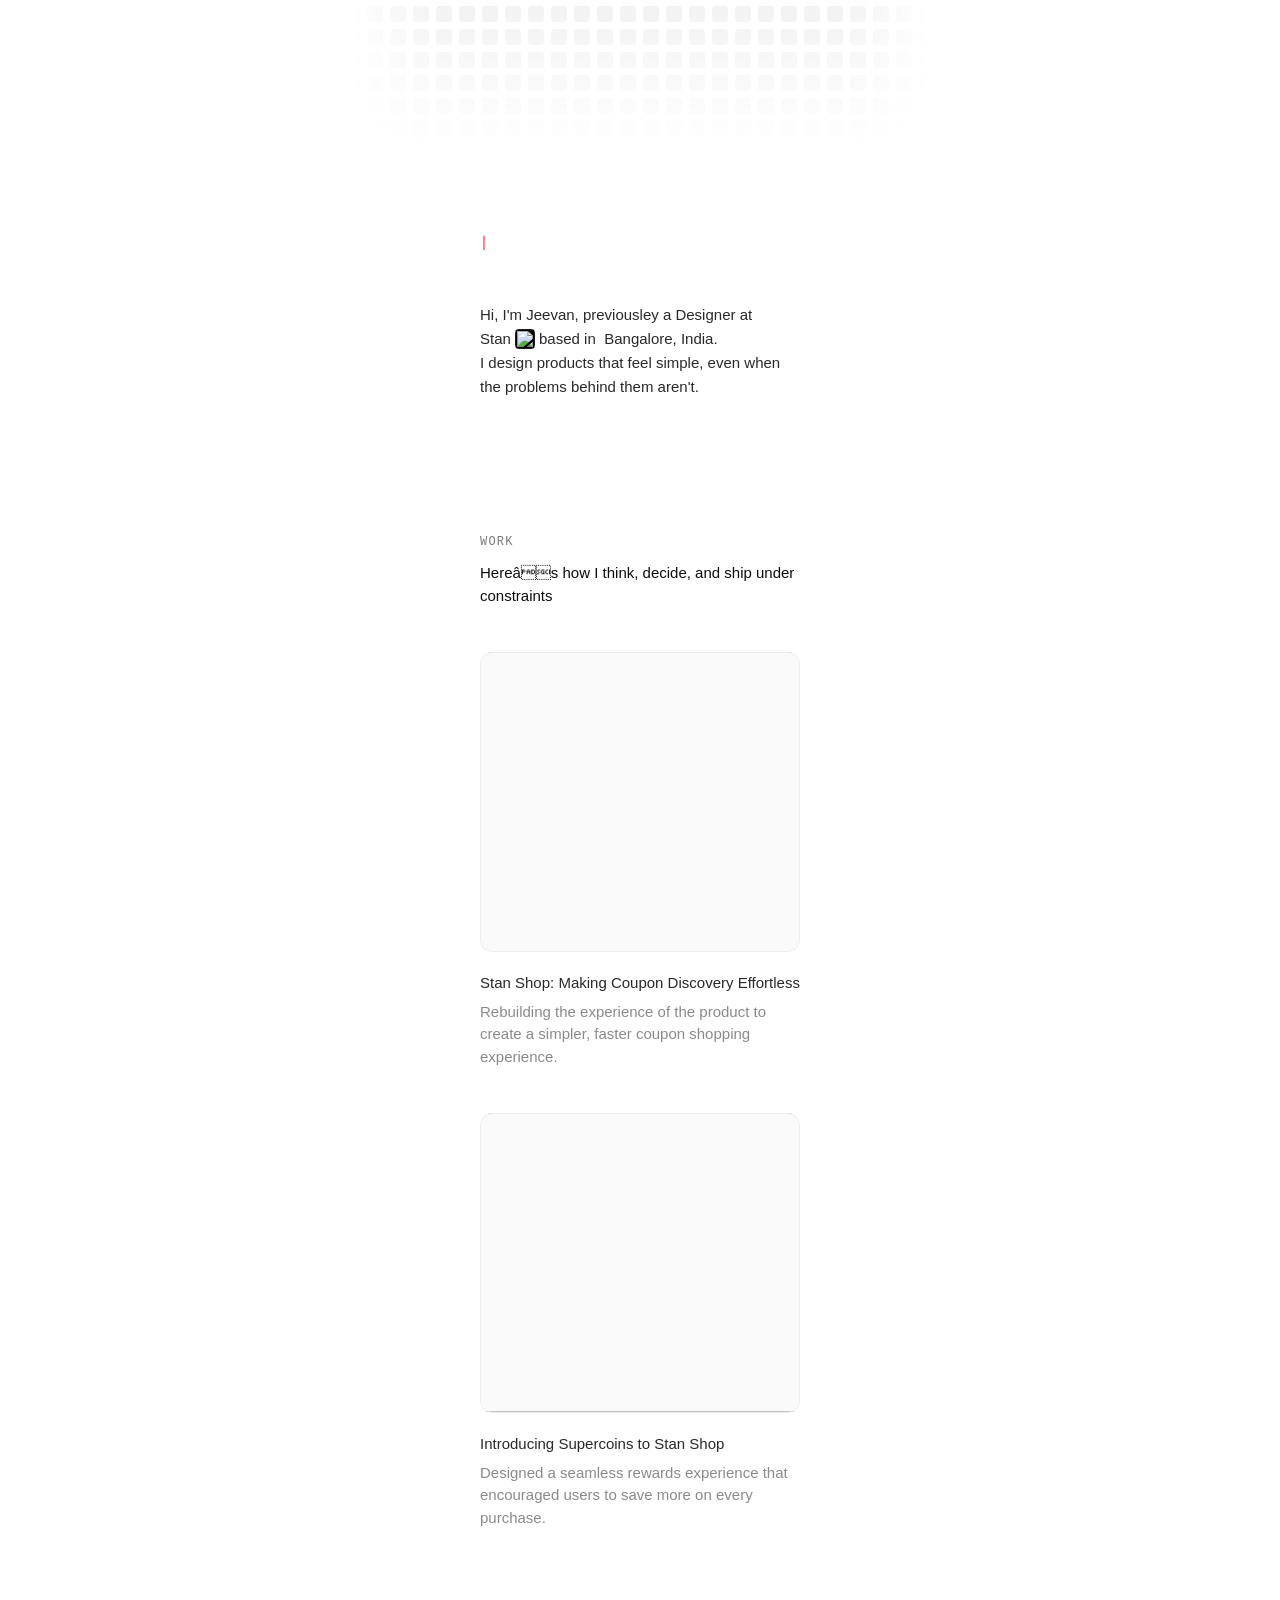
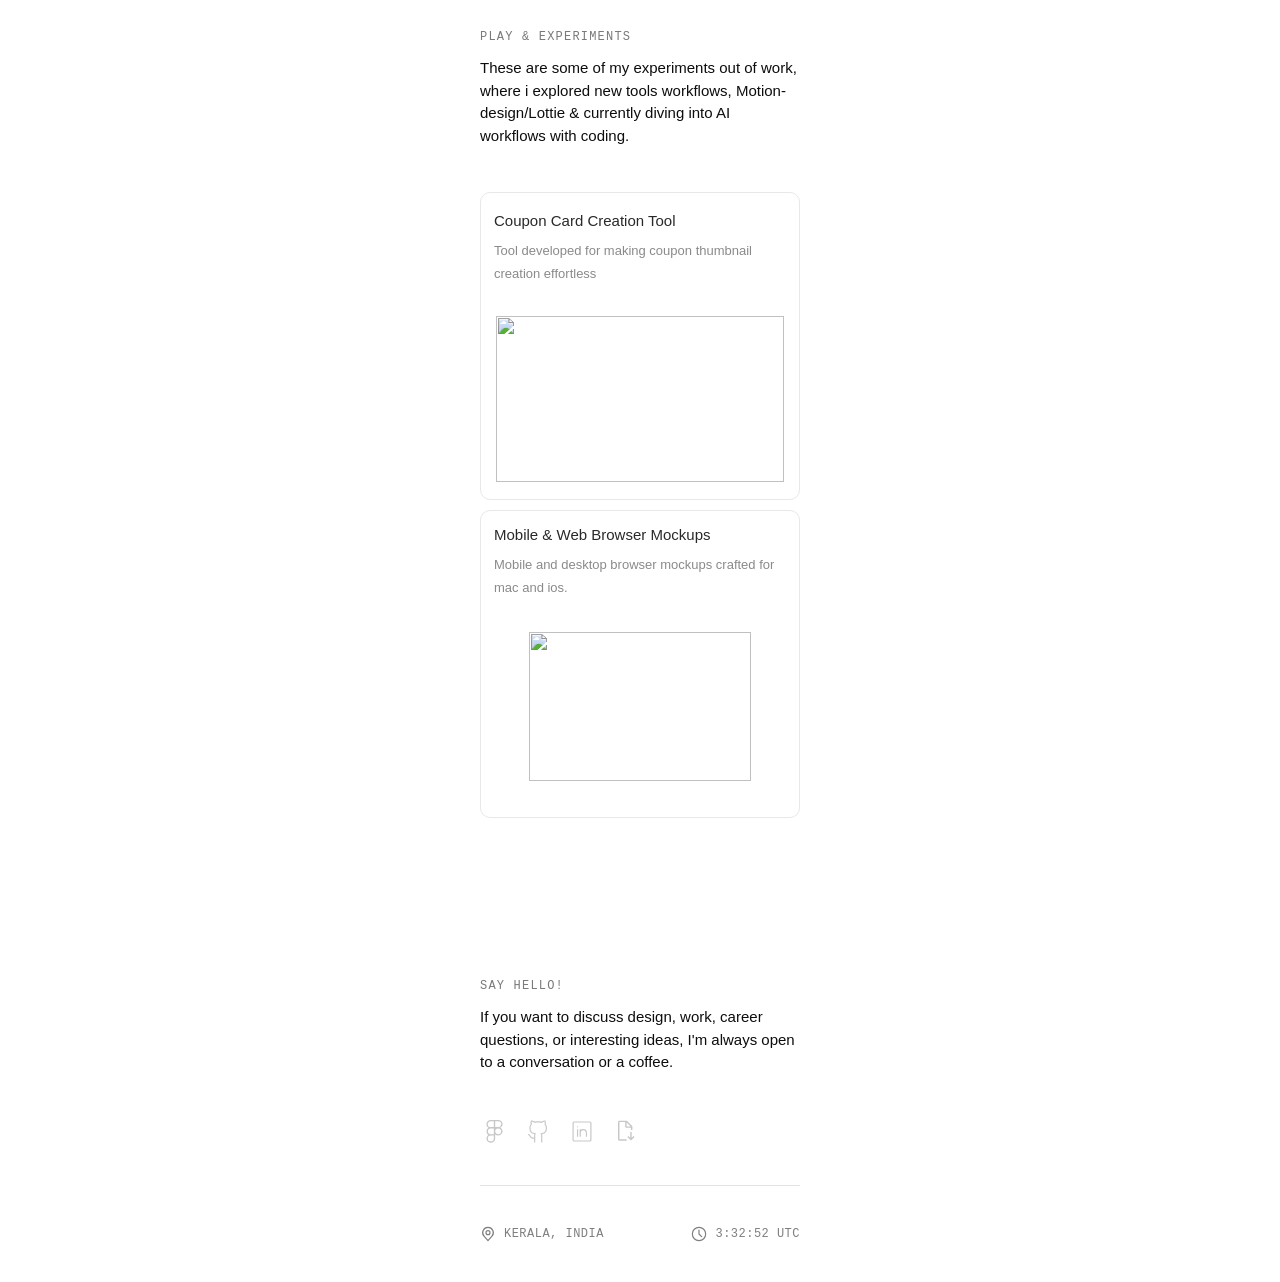
==== commit 51f2b406: "Add files via upload" ====
--- a/index.html
+++ b/index.html
@@ -1,16 +1,16 @@
 <!DOCTYPE html>
 
 <!-- Made in Framer Â· framer.com â¨ -->
-<!-- Published Aug 14, 2026, 5:17 PM UTC -->
+<!-- Published Aug 17, 2026, 3:32 AM UTC -->
 <html dir="ltr">
 <head>
 <meta charset="utf-8"/>
-<meta content="width=1440" name="viewport"/>
+<meta content="width=device-width" name="viewport"/>
 <meta content="Framer 80f113d" name="generator"/>
 <title>Jeevan Crasta - Portfolio</title>
 <meta content="Product Designer" name="description"/>
-<meta content="https://framerusercontent.com/sites/X9yYZd9lsioMXbLBWfVQ2/searchIndex-ao6vDU6udHNv.json" name="framer-search-index"/>
-<meta content="https://framerusercontent.com/sites/X9yYZd9lsioMXbLBWfVQ2/searchIndex-nShbdacHpuw1.json" name="framer-search-index-fallback"/>
+<meta content="https://framerusercontent.com/sites/X9yYZd9lsioMXbLBWfVQ2/searchIndex-IoIdvtu4GkbI.json" name="framer-search-index"/>
+<meta content="https://framerusercontent.com/sites/X9yYZd9lsioMXbLBWfVQ2/searchIndex-N55SVGAYSk1R.json" name="framer-search-index-fallback"/>
 <link href="https://framerusercontent.com/images/zBvcRMVPfccwm5OmmSWIKkrTLqU.png" media="(prefers-color-scheme: light)" rel="icon"/>
 <link href="https://framerusercontent.com/images/BNkbTEGvcjJ9J5Vt8O4xVlN8vk.png" media="(prefers-color-scheme: dark)" rel="icon"/>
 <!-- Open Graph -->
@@ -161,7 +161,7 @@
 @font-face { font-family: "JetBrains Mono Placeholder"; src: local("Arial"); ascent-override: 77.57%; descent-override: 22.82%; line-gap-override: 0.00%; size-adjust: 131.49% }</style>
 <link crossorigin="" href="https://fonts.gstatic.com" rel="preconnect"/>
 <link crossorigin="" href="https://fonts.gstatic.com" rel="preconnect"/>
-<meta content="max-image-preview:large" name="robots"/><style data-framer-components="framer-lib-cursors-host framer-f2myz framer-lib-combinedCSSRules framer-8RAP5 framer-f8jmT framer-LbJSB framer-qJd63 framer-PBz7F framer-TucUu framer-Fusy1 framer-z768M" data-framer-css-ssr-minified="">html,body,#main{box-sizing:border-box;margin:0;padding:0}:root{-webkit-font-smoothing:antialiased;-moz-osx-font-smoothing:grayscale}*{box-sizing:border-box;-webkit-font-smoothing:inherit}h1,h2,h3,h4,h5,h6,p,figure{margin:0}body,input,textarea,select,button{font-family:sans-serif;font-size:12px}body{--token-235a099f-b7b4-43b9-9be7-1ac4fb0ae5e5:#fff;--token-58507be5-8cf3-41b5-819b-33db1dcdd00c:#121212;--token-dc84b68b-ddd2-4ed0-8ba9-2bfc3673668d:#7e7e7e;--token-4408bbc7-5082-4eea-815c-db8a764eb59a:#fafafa;--token-535c940b-4434-46ab-a38a-190c0941379c:#f2f2f2;--token-37ee4efc-2fc5-41c0-8e05-e80939ce2fda:#121212;--token-efb82ca0-f139-4c7d-8e63-f50c0a3837be:#7e7e7e;--token-9ab23e87-a36a-4bb4-a8f8-13d899228409:#7e7e7e;--token-68328550-fea8-43b5-bb58-c5a6259c22f9:#7e7e7e}@media (prefers-color-scheme:dark){body{--token-37ee4efc-2fc5-41c0-8e05-e80939ce2fda:#fff;--token-efb82ca0-f139-4c7d-8e63-f50c0a3837be:#8f8f8f;--token-9ab23e87-a36a-4bb4-a8f8-13d899228409:#8f8f8f;--token-68328550-fea8-43b5-bb58-c5a6259c22f9:#8f8f8f}}@supports (z-index:calc(infinity)){#__framer-badge-container{--infinity:infinity}}#__framer-badge-container{pointer-events:none;width:100%;z-index:calc(var(--infinity,2147480000));justify-content:flex-end;padding:20px;display:flex;position:fixed;bottom:0}@supports (background:-webkit-named-image(i)) and (not (grid-template-rows:subgrid)){body{--framer-will-change-override:transform}}@supports (background:-webkit-named-image(i)) and (not (position-area:top right)){body{--framer-will-change-filter-override:filter}}[data-framer-component-type=Text] div div span,[data-framer-component-type=Text] a div span,[data-framer-component-type=Text] span span span,[data-framer-component-type=Text] p span span,[data-framer-component-type=Text] h1 span span,[data-framer-component-type=Text] h2 span span,[data-framer-component-type=Text] h3 span span,[data-framer-component-type=Text] h4 span span,[data-framer-component-type=Text] h5 span span,[data-framer-component-type=Text] h6 span span,[data-framer-component-type=Text] a{font-family:var(--font-family);font-style:var(--font-style);font-weight:min(calc(var(--framer-font-weight-increase,0) + var(--font-weight,400)),900);color:var(--text-color);letter-spacing:var(--letter-spacing);font-size:var(--font-size);text-transform:var(--text-transform);--text-decoration:var(--framer-text-decoration-style,solid)var(--framer-text-decoration,none)var(--framer-text-decoration-color,currentcolor)var(--framer-text-decoration-thickness,auto);--text-decoration-skip-ink:var(--framer-text-decoration-skip-ink);--text-underline-offset:var(--framer-text-decoration-offset);line-height:var(--line-height);--font-family:var(--framer-font-family);--font-style:var(--framer-font-style);--font-weight:var(--framer-font-weight);--text-color:var(--framer-text-color);--letter-spacing:var(--framer-letter-spacing);--font-size:var(--framer-font-size);--text-transform:var(--framer-text-transform);--line-height:var(--framer-line-height)}@supports not (color:color(display-p3 1 1 1)){p.framer-text,div.framer-text,h1.framer-text,h2.framer-text,h3.framer-text,h4.framer-text,h5.framer-text,h6.framer-text,li.framer-text,ol.framer-text,ul.framer-text,span.framer-text:not([data-text-fill]){color:var(--framer-blockquote-text-color-rgb,var(--framer-blockquote-text-color,var(--framer-text-color-rgb,var(--framer-text-color,#000))));-webkit-text-stroke-color:var(--framer-text-stroke-color-rgb,var(--framer-text-stroke-color,initial))}mark.framer-text{background-color:var(--framer-blockquote-text-background-color-rgb,var(--framer-blockquote-text-background-color,var(--framer-text-background-color-rgb,var(--framer-text-background-color,initial))))}}@supports not (color:color(display-p3 1 1 1)){code.framer-text,code.framer-text span.framer-text:not([data-text-fill]){color:var(--framer-blockquote-text-color-rgb,var(--framer-blockquote-text-color,var(--framer-code-text-color-rgb,var(--framer-code-text-color,var(--framer-text-color-rgb,var(--framer-text-color,#000))))))}}@supports not (color:color(display-p3 1 1 1)){a.framer-text,span.framer-text[data-nested-link]{color:var(--framer-link-text-color-rgb,var(--framer-link-text-color,var(--framer-blockquote-text-color-rgb,var(--framer-blockquote-text-color,var(--framer-text-color-rgb,var(--framer-text-color,#000))))));background-color:var(--framer-link-text-background-color-rgb,var(--framer-link-text-background-color,initial));-webkit-text-decoration-color:var(--framer-link-text-decoration-color-rgb,var(--framer-link-text-decoration-color,var(--framer-text-decoration-color-rgb,var(--framer-text-decoration-color,currentcolor))));text-decoration-color:var(--framer-link-text-decoration-color-rgb,var(--framer-link-text-decoration-color,var(--framer-text-decoration-color-rgb,var(--framer-text-decoration-color,currentcolor))))}}@supports not (color:color(display-p3 1 1 1)){code.framer-text a.framer-text,code.framer-text a.framer-text span.framer-text:not([data-text-fill]),code.framer-text span.framer-text[data-nested-link],code.framer-text span.framer-text[data-nested-link] span.framer-text:not([data-text-fill]){color:var(--framer-link-text-color-rgb,var(--framer-link-text-color,var(--framer-blockquote-text-color-rgb,var(--framer-blockquote-text-color,var(--framer-code-text-color-rgb,var(--framer-code-text-color,var(--framer-text-color-rgb,var(--framer-text-color,#000))))))))}}@supports not (color:color(display-p3 1 1 1)){a.framer-text:hover,span.framer-text[data-nested-link]:hover{color:var(--framer-link-hover-text-color-rgb,var(--framer-link-hover-text-color,var(--framer-link-text-color-rgb,var(--framer-link-text-color,var(--framer-blockquote-text-color-rgb,var(--framer-blockquote-text-color,var(--framer-text-color-rgb,var(--framer-text-color,#000))))))));background-color:var(--framer-link-hover-text-background-color-rgb,var(--framer-link-hover-text-background-color,var(--framer-link-text-background-color-rgb,var(--framer-link-text-background-color,var(--framer-text-background-color-rgb,var(--framer-text-background-color,initial))))));-webkit-text-decoration-color:var(--framer-link-hover-text-decoration-color-rgb,var(--framer-link-hover-text-decoration-color,var(--framer-link-text-decoration-color-rgb,var(--framer-link-text-decoration-color,var(--framer-text-decoration-color-rgb,var(--framer-text-decoration-color,currentcolor))))));text-decoration-color:var(--framer-link-hover-text-decoration-color-rgb,var(--framer-link-hover-text-decoration-color,var(--framer-link-text-decoration-color-rgb,var(--framer-link-text-decoration-color,var(--framer-text-decoration-color-rgb,var(--framer-text-decoration-color,currentcolor))))))}}@supports not (color:color(display-p3 1 1 1)){code.framer-text a.framer-text:hover,code.framer-text span.framer-text[data-nested-link]:hover{color:var(--framer-link-hover-text-color-rgb,var(--framer-link-hover-text-color,var(--framer-link-text-color-rgb,var(--framer-link-text-color,var(--framer-blockquote-text-color-rgb,var(--framer-blockquote-text-color,var(--framer-code-text-color-rgb,var(--framer-code-text-color,var(--framer-text-color-rgb,var(--framer-text-color,#000))))))))))}}@supports not (color:color(display-p3 1 1 1)){a.framer-text[data-framer-page-link-current],span.framer-text[data-framer-page-link-current]{color:var(--framer-link-current-text-color-rgb,var(--framer-link-current-text-color,var(--framer-link-text-color-rgb,var(--framer-link-text-color,var(--framer-text-color-rgb,var(--framer-text-color,#000))))));background-color:var(--framer-link-current-text-background-color-rgb,var(--framer-link-current-text-background-color,var(--framer-link-text-background-color-rgb,var(--framer-link-text-background-color,var(--framer-text-background-color-rgb,var(--framer-text-background-color,initial))))));-webkit-text-decoration-color:var(--framer-link-current-text-decoration-color-rgb,var(--framer-link-current-text-decoration-color,var(--framer-link-text-decoration-color-rgb,var(--framer-link-text-decoration-color,var(--framer-text-decoration-color-rgb,var(--framer-text-decoration-color,currentcolor))))));text-decoration-color:var(--framer-link-current-text-decoration-color-rgb,var(--framer-link-current-text-decoration-color,var(--framer-link-text-decoration-color-rgb,var(--framer-link-text-decoration-color,var(--framer-text-decoration-color-rgb,var(--framer-text-decoration-color,currentcolor))))))}}@supports not (color:color(display-p3 1 1 1)){code.framer-text a.framer-text[data-framer-page-link-current],code.framer-text a.framer-text[data-framer-page-link-current] span.framer-text:not([data-text-fill]),code.framer-text span.framer-text[data-framer-page-link-current],code.framer-text span.framer-text[data-framer-page-link-current] span.framer-text:not([data-text-fill]){color:var(--framer-link-current-text-color-rgb,var(--framer-link-current-text-color,var(--framer-link-text-color-rgb,var(--framer-link-text-color,var(--framer-code-text-color-rgb,var(--framer-code-text-color,var(--framer-text-color-rgb,var(--framer-text-color,#000))))))));background-color:var(--framer-link-current-text-background-color-rgb,var(--framer-link-current-text-background-color,var(--framer-link-text-background-color-rgb,var(--framer-link-text-background-color,var(--framer-text-background-color-rgb,var(--framer-text-background-color,initial))))))}}@supports not (color:color(display-p3 1 1 1)){a.framer-text[data-framer-page-link-current]:hover,span.framer-text[data-framer-page-link-current]:hover{color:var(--framer-link-hover-text-color-rgb,var(--framer-link-hover-text-color,var(--framer-link-current-text-color-rgb,var(--framer-link-current-text-color,var(--framer-link-text-color-rgb,var(--framer-link-text-color,var(--framer-code-text-color-rgb,var(--framer-code-text-color,var(--framer-text-color-rgb,var(--framer-text-color,#000))))))))));background-color:var(--framer-link-hover-text-background-color-rgb,var(--framer-link-hover-text-background-color,var(--framer-link-current-text-background-color-rgb,var(--framer-link-current-text-background-color,var(--framer-link-text-background-color-rgb,var(--framer-link-text-background-color,initial))))));-webkit-text-decoration-color:var(--framer-link-hover-text-decoration-color-rgb,var(--framer-link-hover-text-decoration-color,var(--framer-link-current-text-decoration-color-rgb,var(--framer-link-current-text-decoration-color,var(--framer-link-text-decoration-color-rgb,var(--framer-link-text-decoration-color,var(--framer-text-decoration-color-rgb,var(--framer-text-decoration-color,currentcolor))))))));text-decoration-color:var(--framer-link-hover-text-decoration-color-rgb,var(--framer-link-hover-text-decoration-color,var(--framer-link-current-text-decoration-color-rgb,var(--framer-link-current-text-decoration-color,var(--framer-link-text-decoration-color-rgb,var(--framer-link-text-decoration-color,var(--framer-text-decoration-color-rgb,var(--framer-text-decoration-color,currentcolor))))))))}}@supports not (color:color(display-p3 1 1 1)){code.framer-text a.framer-text[data-framer-page-link-current]:hover,code.framer-text a.framer-text[data-framer-page-link-current]:hover span.framer-text:not([data-text-fill]),code.framer-text span.framer-text[data-framer-page-link-current]:hover,code.framer-text span.framer-text[data-framer-page-link-current]:hover span.framer-text:not([data-text-fill]){color:var(--framer-link-hover-text-color-rgb,var(--framer-link-hover-text-color,var(--framer-link-current-text-color-rgb,var(--framer-link-current-text-color,var(--framer-link-text-color-rgb,var(--framer-link-text-color,var(--framer-code-text-color-rgb,var(--framer-code-text-color,var(--framer-text-color-rgb,var(--framer-text-color,#000))))))))));background-color:var(--framer-link-hover-text-background-color-rgb,var(--framer-link-hover-text-background-color,var(--framer-link-current-text-background-color-rgb,var(--framer-link-current-text-background-color,var(--framer-link-text-background-color-rgb,var(--framer-link-text-background-color,initial))))))}}[data-framer-component-type=Stack]:not([data-framer-generated])>*,[data-framer-component-type=Stack]:not([data-framer-generated])>[data-framer-component-type],NavigationContainer [data-framer-component-type=NavigationContainer]>*,[data-framer-component-type=NavigationContainer]>[data-framer-component-type]{position:relative}@supports not (overflow:clip){:root{--overflow-clip-fallback:hidden}}@supports (background:-webkit-named-image(i)) and (not (contain-intrinsic-size:inherit)){div.framer-text,p.framer-text,h1.framer-text,h2.framer-text,h3.framer-text,h4.framer-text,h5.framer-text,h6.framer-text,ol.framer-text,ul.framer-text,li.framer-text,blockquote.framer-text,.framer-text.framer-image{display:var(--text-truncation-display-inline-for-safari-16,revert)}div.framer-text:after,p.framer-text:after,h1.framer-text:after,h2.framer-text:after,h3.framer-text:after,h4.framer-text:after,h5.framer-text:after,h6.framer-text:after,ol.framer-text:after,ul.framer-text:after,li.framer-text:after,blockquote.framer-text:after,.framer-text.framer-image:after{content:var(--text-truncation-line-break-for-safari-16);white-space:pre}.framer-text.framer-text-module,.framer-text.framer-table-wrapper{display:var(--text-truncation-display-none-for-safari-16,revert)}p.framer-text[data-text-fill]{display:var(--text-truncation-display-inline-for-safari-16,inline-block)}}@supports (corner-shape:superellipse(2)){:root{--one-if-corner-shape-supported:1}}.framer-cursor-none,.framer-cursor-none *{cursor:none!important}.framer-pointer-events-none,.framer-pointer-events-none *{pointer-events:none!important}.framer-f2myz.framer-lux5qc,.framer-f2myz .framer-lux5qc{display:block}.framer-f2myz.framer-72rtr7{height:min-content;overflow:var(--overflow-clip-fallback,clip);background-color:#fff;flex-flow:column;place-content:center flex-start;align-items:center;gap:0;width:1440px;padding:0;display:flex;position:relative}.framer-f2myz .framer-1jxrp7a{flex-flow:column;flex:none;place-content:flex-start;align-items:flex-start;gap:24px;width:100%;max-width:600px;height:190px;padding:0 16px;scroll-margin-top:24px;display:flex;position:relative;overflow:visible}.framer-f2myz .framer-1v84oqg-container{flex:1 0 0;width:100%;height:1px;position:relative}.framer-f2myz .framer-n70nma{height:200px;overflow:var(--overflow-clip-fallback,clip);z-index:1;background:linear-gradient(#fff0 0%,#fff 81.8503% 100%);flex:none;position:absolute;bottom:-1px;left:0;right:0}.framer-f2myz .framer-huvxtc{height:100px;overflow:var(--overflow-clip-fallback,clip);z-index:1;background:linear-gradient(#fff0 0%,#fff 100%);flex:none;width:199px;position:absolute;top:calc(50.5% - 50px);left:-49px}.framer-f2myz .framer-i6rnmu{height:100px;overflow:var(--overflow-clip-fallback,clip);z-index:1;background:linear-gradient(#fff 0%,#fff0 100%);flex:none;width:199px;position:absolute;top:calc(50.5% - 50px);right:-50px}.framer-f2myz .framer-1on0f1i{height:min-content;overflow:var(--overflow-clip-fallback,clip);background-color:#fff;flex-flow:column;flex:none;place-content:flex-start center;align-items:flex-start;gap:80px;width:600px;padding:40px 0;display:flex;position:relative}.framer-f2myz .framer-r9dawg{height:204px;overflow:var(--overflow-clip-fallback,clip);flex-flow:column;flex:none;place-content:center;align-items:center;gap:40px;width:600px;padding:0;display:flex;position:relative}.framer-f2myz .framer-dx1h38{flex-flow:column;flex:none;place-content:flex-start center;align-items:flex-start;gap:16px;width:100%;height:min-content;padding:0;display:flex;position:relative;overflow:visible}.framer-f2myz .framer-1bbl56f{flex-flow:column;flex:none;place-content:flex-start center;align-items:flex-start;gap:0;width:100%;height:min-content;padding:0;display:flex;position:relative;overflow:hidden}.framer-f2myz .framer-hb6l3n{flex-flow:row;flex:none;place-content:center flex-start;align-items:center;gap:6px;width:100%;height:min-content;padding:0;display:flex;position:relative;overflow:hidden}.framer-f2myz .framer-p60zkx{--framer-link-text-color:#09f;--framer-link-text-decoration:underline;white-space:pre;flex:none;width:auto;height:auto;position:relative}.framer-f2myz .framer-5c2h86-container,.framer-f2myz .framer-ku1bb1-container,.framer-f2myz .framer-kb9vvv-container,.framer-f2myz .framer-1hx0txe-container,.framer-f2myz .framer-78e2rw-container,.framer-f2myz .framer-5hmgu7-container{flex:none;width:auto;height:auto;position:relative}.framer-f2myz .framer-1lrmzqg-container{flex:none;width:100%;max-width:608px;height:auto;position:relative}.framer-f2myz .framer-yc7htj{flex-flow:row;flex:none;place-content:center flex-start;align-items:center;gap:20px;width:100%;height:min-content;padding:0;display:flex;position:relative;overflow:hidden}.framer-f2myz .framer-3qty5i-container,.framer-f2myz .framer-15pnz3y-container{flex:none;width:auto;height:21px;position:relative}.framer-f2myz .framer-187i719{height:min-content;overflow:var(--overflow-clip-fallback,clip);background-color:#fff;flex-flow:column;flex:none;place-content:flex-start center;align-items:flex-start;gap:45px;width:600px;padding:60px 0;display:flex;position:relative}.framer-f2myz .framer-1ym652a,.framer-f2myz .framer-1xtl21,.framer-f2myz .framer-1f2bu5p{flex-flow:column wrap;flex:none;place-content:flex-start;align-items:flex-start;gap:12px 16px;width:100%;height:min-content;padding:0;display:flex;position:relative;overflow:visible}.framer-f2myz .framer-dhbpmj,.framer-f2myz .framer-xpuuln,.framer-f2myz .framer-13r0vtd{--framer-link-text-color:#09f;--framer-link-text-decoration:underline;opacity:.7;white-space:pre;flex:none;width:auto;height:auto;position:relative}.framer-f2myz .framer-1fve1ll,.framer-f2myz .framer-12j5xme,.framer-f2myz .framer-1nvjybh{--framer-link-text-color:#09f;--framer-link-text-decoration:underline;white-space:pre-wrap;word-break:break-word;word-wrap:break-word;flex:none;width:100%;height:auto;position:relative}.framer-f2myz .framer-3jjzaw,.framer-f2myz .framer-1pbt7al{height:min-content;overflow:var(--overflow-clip-fallback,clip);background-color:#fff;flex-flow:column;flex:none;place-content:center;align-items:center;gap:20px;width:100%;padding:0;text-decoration:none;display:flex;position:relative}.framer-f2myz .framer-v0cwnt,.framer-f2myz .framer-1rzcuvx{--border-bottom-width:1px;--border-color:#ededed;--border-left-width:1px;--border-right-width:1px;--border-style:solid;--border-top-width:1px;height:300px;overflow:var(--overflow-clip-fallback,clip);will-change:var(--framer-will-change-override,transform);background-color:#fafafa;border-radius:12px;flex-flow:row;flex:none;place-content:flex-start center;align-items:flex-start;gap:10px;width:100%;padding:0;display:flex;position:relative}.framer-f2myz .framer-e8wdu3{aspect-ratio:2.13;flex:none;width:636px;height:auto;position:relative;overflow:visible}.framer-f2myz .framer-xdpsfi,.framer-f2myz .framer-fu7eoq,.framer-f2myz .framer-1ttlfia{height:min-content;overflow:var(--overflow-clip-fallback,clip);background-color:#fff;flex-flow:column;flex:none;place-content:flex-start center;align-items:flex-start;gap:6px;width:100%;padding:0;display:flex;position:relative}.framer-f2myz .framer-8dwrzc,.framer-f2myz .framer-z3twcj,.framer-f2myz .framer-1f7cf61,.framer-f2myz .framer-g8mm89,.framer-f2myz .framer-1t2b4oq,.framer-f2myz .framer-1vmlluh{white-space:pre-wrap;word-break:break-word;word-wrap:break-word;flex:none;width:100%;height:auto;position:relative}.framer-f2myz .framer-1h9cl44{aspect-ratio:2.13;flex:none;width:644px;height:auto;position:relative;overflow:visible}.framer-f2myz .framer-70iq60{height:min-content;overflow:var(--overflow-clip-fallback,clip);background-color:#fff;flex-flow:column;flex:none;place-content:flex-start center;align-items:flex-start;gap:45px;width:600px;padding:40px 0 120px;display:flex;position:relative}.framer-f2myz .framer-1ykqzyz{height:min-content;overflow:var(--overflow-clip-fallback,clip);flex:none;grid-template-rows:repeat(1,minmax(0,1fr));grid-template-columns:repeat(2,minmax(50px,1fr));grid-auto-rows:minmax(0,1fr);justify-content:center;gap:10px 24px;width:100%;padding:0;display:grid;position:relative}.framer-f2myz .framer-11wfjip-container{flex:none;place-self:center;width:100%;height:100%;position:relative}.framer-f2myz .framer-1sk08ld{--border-bottom-width:1px;--border-color:#e8e8e8;--border-left-width:1px;--border-right-width:1px;--border-style:solid;--border-top-width:1px;background-color:#fff;border-radius:10px;flex-flow:column;flex:none;place-content:center flex-start;place-self:center;align-items:center;gap:33px;width:100%;height:308px;padding:14px;text-decoration:none;display:flex;position:relative}.framer-f2myz .framer-1xgwpu9{height:149px;overflow:var(--overflow-clip-fallback,clip);will-change:var(--framer-will-change-filter-override,filter);flex:none;width:auto;position:relative}.framer-f2myz .framer-1iefp96{height:min-content;overflow:var(--overflow-clip-fallback,clip);background-color:#fff;flex-flow:column;flex:none;place-content:flex-start center;align-items:flex-start;gap:45px;width:600px;padding:40px 0;display:flex;position:relative}.framer-f2myz .framer-elbg7w{height:min-content;overflow:var(--overflow-clip-fallback,clip);flex-flow:row;flex:none;place-content:center;align-items:center;gap:18px;width:min-content;padding:0;display:flex;position:relative}.framer-f2myz .framer-1bb5m64{flex-flow:column;flex:none;place-content:center;align-items:center;gap:40px;width:100%;max-width:600px;height:min-content;padding:0 0 40px;display:flex;position:relative;overflow:visible}.framer-f2myz .framer-iscaax{height:1px;overflow:var(--overflow-clip-fallback,clip);background-color:#e3e3e3;flex:none;width:100%;position:relative}.framer-f2myz .framer-12ejz7e-container{flex:none;width:100%;height:auto;position:relative}.framer-kAUS5 .framer-styles-preset-os2af8:not(.rich-text-wrapper),.framer-kAUS5 .framer-styles-preset-os2af8.rich-text-wrapper h1{--framer-font-family:"Inter","Inter Placeholder",sans-serif;--framer-font-family-bold:"Inter","Inter Placeholder",sans-serif;--framer-font-family-bold-italic:"Inter","Inter Placeholder",sans-serif;--framer-font-family-italic:"Inter","Inter Placeholder",sans-serif;--framer-font-open-type-features:"blwf" on,"cv09" on,"cv03" on,"cv04" on,"cv11" on,"ss07" on,"cv01" on,"cv02" on,"cv12" on,"cv10" on,"cv05" on,"cv13" on,"cv06" on,"ss03" on,"ss01" on,"cv07" on;--framer-font-size:15px;--framer-font-style:normal;--framer-font-style-bold:normal;--framer-font-style-bold-italic:italic;--framer-font-style-italic:italic;--framer-font-variation-axes:normal;--framer-font-weight:500;--framer-font-weight-bold:700;--framer-font-weight-bold-italic:700;--framer-font-weight-italic:500;--framer-letter-spacing:.01em;--framer-line-height:22px;--framer-paragraph-spacing:0px;--framer-text-alignment:left;--framer-text-color:#000;--framer-text-decoration:none;--framer-text-stroke-color:initial;--framer-text-stroke-width:initial;--framer-text-transform:none}.framer-LyXUs .framer-styles-preset-15gza0y:not(.rich-text-wrapper),.framer-LyXUs .framer-styles-preset-15gza0y.rich-text-wrapper p{--framer-font-family:"Geist Mono","Geist Mono Placeholder",monospace;--framer-font-family-bold:"Geist Mono","Geist Mono Placeholder",monospace;--framer-font-family-bold-italic:"Geist Mono","Geist Mono Placeholder",monospace;--framer-font-family-italic:"Geist Mono","Geist Mono Placeholder",monospace;--framer-font-open-type-features:"blwf" on,"cv09" on,"cv03" on,"cv04" on,"cv11" on;--framer-font-size:12px;--framer-font-style:normal;--framer-font-style-bold:normal;--framer-font-style-bold-italic:italic;--framer-font-style-italic:italic;--framer-font-variation-axes:normal;--framer-font-weight:400;--framer-font-weight-bold:700;--framer-font-weight-bold-italic:700;--framer-font-weight-italic:400;--framer-letter-spacing:.1em;--framer-line-height:16px;--framer-paragraph-spacing:20px;--framer-text-alignment:center;--framer-text-color:#424242;--framer-text-decoration:none;--framer-text-stroke-color:initial;--framer-text-stroke-width:initial;--framer-text-transform:uppercase}.framer-f2myz[data-border=true]:after,.framer-f2myz [data-border=true]:after{content:"";border-width:var(--border-top-width,0)var(--border-right-width,0)var(--border-bottom-width,0)var(--border-left-width,0);border-color:var(--border-color,none);border-style:var(--border-style,none);box-sizing:border-box;border-radius:inherit;corner-shape:inherit;pointer-events:none;width:100%;height:100%;position:absolute;top:0;left:0}body{--framer-will-change-override:none}@supports (background:-webkit-named-image(i)) and (not (grid-template-rows:subgrid)){body{--framer-will-change-override:transform}}body{--framer-will-change-filter-override:none}@supports (background:-webkit-named-image(i)) and (not (position-area:top right)){body{--framer-will-change-filter-override:filter}}[data-framer-component-type]{position:absolute}[data-framer-component-type=Text]{cursor:inherit}[data-framer-component-text-autosized] *{white-space:pre}[data-framer-component-type=Text]>*{text-align:var(--framer-text-alignment,start)}[data-framer-component-type=Text] span span,[data-framer-component-type=Text] p span,[data-framer-component-type=Text] h1 span,[data-framer-component-type=Text] h2 span,[data-framer-component-type=Text] h3 span,[data-framer-component-type=Text] h4 span,[data-framer-component-type=Text] h5 span,[data-framer-component-type=Text] h6 span{display:block}[data-framer-component-type=Text] span span span,[data-framer-component-type=Text] p span span,[data-framer-component-type=Text] h1 span span,[data-framer-component-type=Text] h2 span span,[data-framer-component-type=Text] h3 span span,[data-framer-component-type=Text] h4 span span,[data-framer-component-type=Text] h5 span span,[data-framer-component-type=Text] h6 span span{display:unset}[data-framer-component-type=Text] div div span,[data-framer-component-type=Text] a div span,[data-framer-component-type=Text] span span span,[data-framer-component-type=Text] p span span,[data-framer-component-type=Text] h1 span span,[data-framer-component-type=Text] h2 span span,[data-framer-component-type=Text] h3 span span,[data-framer-component-type=Text] h4 span span,[data-framer-component-type=Text] h5 span span,[data-framer-component-type=Text] h6 span span,[data-framer-component-type=Text] a{font-family:var(--font-family);font-style:var(--font-style);font-weight:min(calc(var(--framer-font-weight-increase,0) + var(--font-weight,400)),900);color:var(--text-color);letter-spacing:var(--letter-spacing);font-size:var(--font-size);text-transform:var(--text-transform);--text-decoration:var(--framer-text-decoration-style,solid)var(--framer-text-decoration,none)var(--framer-text-decoration-color,currentcolor)var(--framer-text-decoration-thickness,auto);--text-decoration-skip-ink:var(--framer-text-decoration-skip-ink);--text-underline-offset:var(--framer-text-decoration-offset);line-height:var(--line-height);--font-family:var(--framer-font-family);--font-style:var(--framer-font-style);--font-weight:var(--framer-font-weight);--text-color:var(--framer-text-color);--letter-spacing:var(--framer-letter-spacing);--font-size:var(--framer-font-size);--text-transform:var(--framer-text-transform);--line-height:var(--framer-line-height)}[data-framer-component-type=Text] a,[data-framer-component-type=Text] a div span,[data-framer-component-type=Text] a span span span,[data-framer-component-type=Text] a p span span,[data-framer-component-type=Text] a h1 span span,[data-framer-component-type=Text] a h2 span span,[data-framer-component-type=Text] a h3 span span,[data-framer-component-type=Text] a h4 span span,[data-framer-component-type=Text] a h5 span span,[data-framer-component-type=Text] a h6 span span{--font-family:var(--framer-link-font-family,var(--framer-font-family));--font-style:var(--framer-link-font-style,var(--framer-font-style));--font-weight:var(--framer-link-font-weight,var(--framer-font-weight));--text-color:var(--framer-link-text-color,var(--framer-text-color));--font-size:var(--framer-link-font-size,var(--framer-font-size));--text-transform:var(--framer-link-text-transform,var(--framer-text-transform));--text-decoration:var(--framer-link-text-decoration-style,var(--framer-text-decoration-style,solid))var(--framer-link-text-decoration,var(--framer-text-decoration,none))var(--framer-link-text-decoration-color,var(--framer-text-decoration-color,currentcolor))var(--framer-link-text-decoration-thickness,var(--framer-text-decoration-thickness,auto));--text-decoration-skip-ink:var(--framer-link-text-decoration-skip-ink,var(--framer-text-decoration-skip-ink));--text-underline-offset:var(--framer-link-text-decoration-offset,var(--framer-text-decoration-offset))}[data-framer-component-type=Text] a:hover,[data-framer-component-type=Text] a div span:hover,[data-framer-component-type=Text] a span span span:hover,[data-framer-component-type=Text] a p span span:hover,[data-framer-component-type=Text] a h1 span span:hover,[data-framer-component-type=Text] a h2 span span:hover,[data-framer-component-type=Text] a h3 span span:hover,[data-framer-component-type=Text] a h4 span span:hover,[data-framer-component-type=Text] a h5 span span:hover,[data-framer-component-type=Text] a h6 span span:hover{--font-family:var(--framer-link-hover-font-family,var(--framer-link-font-family,var(--framer-font-family)));--font-style:var(--framer-link-hover-font-style,var(--framer-link-font-style,var(--framer-font-style)));--font-weight:var(--framer-link-hover-font-weight,var(--framer-link-font-weight,var(--framer-font-weight)));--text-color:var(--framer-link-hover-text-color,var(--framer-link-text-color,var(--framer-text-color)));--font-size:var(--framer-link-hover-font-size,var(--framer-link-font-size,var(--framer-font-size)));--text-transform:var(--framer-link-hover-text-transform,var(--framer-link-text-transform,var(--framer-text-transform)));--text-decoration:var(--framer-link-hover-text-decoration-style,var(--framer-link-text-decoration-style,var(--framer-text-decoration-style,solid)))var(--framer-link-hover-text-decoration,var(--framer-link-text-decoration,var(--framer-text-decoration,none)))var(--framer-link-hover-text-decoration-color,var(--framer-link-text-decoration-color,var(--framer-text-decoration-color,currentcolor)))var(--framer-link-hover-text-decoration-thickness,var(--framer-link-text-decoration-thickness,var(--framer-text-decoration-thickness,auto)));--text-decoration-skip-ink:var(--framer-link-hover-text-decoration-skip-ink,var(--framer-link-text-decoration-skip-ink,var(--framer-text-decoration-skip-ink)));--text-underline-offset:var(--framer-link-hover-text-decoration-offset,var(--framer-link-text-decoration-offset,var(--framer-text-decoration-offset)))}[data-framer-component-type=Text].isCurrent a,[data-framer-component-type=Text].isCurrent a div span,[data-framer-component-type=Text].isCurrent a span span span,[data-framer-component-type=Text].isCurrent a p span span,[data-framer-component-type=Text].isCurrent a h1 span span,[data-framer-component-type=Text].isCurrent a h2 span span,[data-framer-component-type=Text].isCurrent a h3 span span,[data-framer-component-type=Text].isCurrent a h4 span span,[data-framer-component-type=Text].isCurrent a h5 span span,[data-framer-component-type=Text].isCurrent a h6 span span{--font-family:var(--framer-link-current-font-family,var(--framer-link-font-family,var(--framer-font-family)));--font-style:var(--framer-link-current-font-style,var(--framer-link-font-style,var(--framer-font-style)));--font-weight:var(--framer-link-current-font-weight,var(--framer-link-font-weight,var(--framer-font-weight)));--text-color:var(--framer-link-current-text-color,var(--framer-link-text-color,var(--framer-text-color)));--font-size:var(--framer-link-current-font-size,var(--framer-link-font-size,var(--framer-font-size)));--text-transform:var(--framer-link-current-text-transform,var(--framer-link-text-transform,var(--framer-text-transform)));--text-decoration:var(--framer-link-current-text-decoration-style,var(--framer-link-text-decoration-style,var(--framer-text-decoration-style,solid)))var(--framer-link-current-text-decoration,var(--framer-link-text-decoration,var(--framer-text-decoration,none)))var(--framer-link-current-text-decoration-color,var(--framer-link-text-decoration-color,var(--framer-text-decoration-color,currentcolor)))var(--framer-link-current-text-decoration-thickness,var(--framer-link-text-decoration-thickness,var(--framer-text-decoration-thickness,auto)));--text-decoration-skip-ink:var(--framer-link-current-text-decoration-skip-ink,var(--framer-link-text-decoration-skip-ink,var(--framer-text-decoration-skip-ink)));--text-underline-offset:var(--framer-link-current-text-decoration-offset,var(--framer-link-text-decoration-offset,var(--framer-text-decoration-offset)))}[data-framer-component-type=RichTextContainer]{outline:none;flex-direction:column;flex-shrink:0;justify-content:flex-start;display:flex}p.framer-text,div.framer-text,figure.framer-text,h1.framer-text,h2.framer-text,h3.framer-text,h4.framer-text,h5.framer-text,h6.framer-text,ol.framer-text,ul.framer-text{margin:0;padding:0}p.framer-text,div.framer-text,h1.framer-text,h2.framer-text,h3.framer-text,h4.framer-text,h5.framer-text,h6.framer-text,li.framer-text,ol.framer-text,ul.framer-text,mark.framer-text,span.framer-text:not([data-text-fill]){font-family:var(--framer-font-family-preview,var(--framer-blockquote-font-family,var(--framer-font-family,Inter,Inter Placeholder,sans-serif)));font-style:var(--framer-font-style-preview,var(--framer-blockquote-font-style,var(--framer-font-style,normal)));font-weight:var(--framer-font-weight-preview,var(--framer-blockquote-font-weight,var(--framer-font-weight,400)));color:var(--framer-blockquote-text-color,var(--framer-text-color,#000));font-size:calc(var(--framer-blockquote-font-size,var(--framer-font-size,16px))*var(--framer-font-size-scale,1));letter-spacing:var(--framer-blockquote-letter-spacing,var(--framer-letter-spacing,0));text-transform:var(--framer-blockquote-text-transform,var(--framer-text-transform,none));-webkit-text-decoration-line:var(--framer-blockquote-text-decoration,var(--framer-text-decoration,initial));text-decoration-line:var(--framer-blockquote-text-decoration,var(--framer-text-decoration,initial));-webkit-text-decoration-style:var(--framer-blockquote-text-decoration-style,var(--framer-text-decoration-style,initial));text-decoration-style:var(--framer-blockquote-text-decoration-style,var(--framer-text-decoration-style,initial));-webkit-text-decoration-color:var(--framer-blockquote-text-decoration-color,var(--framer-text-decoration-color,initial));text-decoration-color:var(--framer-blockquote-text-decoration-color,var(--framer-text-decoration-color,initial));text-decoration-thickness:var(--framer-blockquote-text-decoration-thickness,var(--framer-text-decoration-thickness,initial));text-decoration-skip-ink:var(--framer-blockquote-text-decoration-skip-ink,var(--framer-text-decoration-skip-ink,initial));text-underline-offset:var(--framer-blockquote-text-decoration-offset,var(--framer-text-decoration-offset,initial));line-height:var(--framer-blockquote-line-height,var(--framer-line-height,1.2em));text-align:var(--framer-blockquote-text-alignment,var(--framer-text-alignment,start));-webkit-text-stroke-width:var(--framer-text-stroke-width,initial);-webkit-text-stroke-color:var(--framer-text-stroke-color,initial);-moz-font-feature-settings:var(--framer-font-open-type-features,initial);-webkit-font-feature-settings:var(--framer-font-open-type-features,initial);font-feature-settings:var(--framer-font-open-type-features,initial);font-variation-settings:var(--framer-font-variation-axes-preview,var(--framer-font-variation-axes,normal));text-wrap:var(--framer-text-wrap-override,var(--framer-text-wrap))}mark.framer-text,p.framer-text,div.framer-text,h1.framer-text,h2.framer-text,h3.framer-text,h4.framer-text,h5.framer-text,h6.framer-text,li.framer-text,ol.framer-text,ul.framer-text{background-color:var(--framer-blockquote-text-background-color,var(--framer-text-background-color,initial));border-radius:var(--framer-blockquote-text-background-radius,var(--framer-text-background-radius,initial));corner-shape:var(--framer-blockquote-text-background-corner-shape,var(--framer-text-background-corner-shape,initial));padding:var(--framer-blockquote-text-background-padding,var(--framer-text-background-padding,initial))}@supports not (color:color(display-p3 1 1 1)){p.framer-text,div.framer-text,h1.framer-text,h2.framer-text,h3.framer-text,h4.framer-text,h5.framer-text,h6.framer-text,li.framer-text,ol.framer-text,ul.framer-text,span.framer-text:not([data-text-fill]){color:var(--framer-blockquote-text-color-rgb,var(--framer-blockquote-text-color,var(--framer-text-color-rgb,var(--framer-text-color,#000))));-webkit-text-stroke-color:var(--framer-text-stroke-color-rgb,var(--framer-text-stroke-color,initial))}mark.framer-text{background-color:var(--framer-blockquote-text-background-color-rgb,var(--framer-blockquote-text-background-color,var(--framer-text-background-color-rgb,var(--framer-text-background-color,initial))))}}.framer-fit-text .framer-text{white-space:nowrap;white-space-collapse:preserve}strong.framer-text{font-family:var(--framer-blockquote-font-family-bold,var(--framer-font-family-bold));font-style:var(--framer-blockquote-font-style-bold,var(--framer-font-style-bold));font-weight:var(--framer-blockquote-font-weight-bold,var(--framer-font-weight-bold,bolder));font-variation-settings:var(--framer-blockquote-font-variation-axes-bold,var(--framer-font-variation-axes-bold))}em.framer-text{font-family:var(--framer-blockquote-font-family-italic,var(--framer-font-family-italic));font-style:var(--framer-blockquote-font-style-italic,var(--framer-font-style-italic,italic));font-weight:var(--framer-blockquote-font-weight-italic,var(--framer-font-weight-italic));font-variation-settings:var(--framer-blockquote-font-variation-axes-italic,var(--framer-font-variation-axes-italic))}em.framer-text>strong.framer-text{font-family:var(--framer-blockquote-font-family-bold-italic,var(--framer-font-family-bold-italic));font-style:var(--framer-blockquote-font-style-bold-italic,var(--framer-font-style-bold-italic,italic));font-weight:var(--framer-blockquote-font-weight-bold-italic,var(--framer-font-weight-bold-italic,bolder));font-variation-settings:var(--framer-blockquote-font-variation-axes-bold-italic,var(--framer-font-variation-axes-bold-italic))}p.framer-text:not(:first-child),div.framer-text:not(:first-child),h1.framer-text:not(:first-child),h2.framer-text:not(:first-child),h3.framer-text:not(:first-child),h4.framer-text:not(:first-child),h5.framer-text:not(:first-child),h6.framer-text:not(:first-child),ol.framer-text:not(:first-child),ul.framer-text:not(:first-child),blockquote.framer-text:not(:first-child),table.framer-text:not(:first-child),figure.framer-text:not(:first-child),.framer-image.framer-text:not(:first-child){margin-top:var(--framer-blockquote-paragraph-spacing,var(--framer-paragraph-spacing,0))}li.framer-text>ul.framer-text:nth-child(2),li.framer-text>ol.framer-text:nth-child(2){margin-top:0}.framer-text[data-text-fill]{-webkit-text-fill-color:transparent;padding:max(0em,calc(calc(1.3em - var(--framer-blockquote-line-height,var(--framer-line-height,1.3em)))/2));margin:min(0em,calc(calc(1.3em - var(--framer-blockquote-line-height,var(--framer-line-height,1.3em)))/-2));-webkit-background-clip:text;background-clip:text;display:inline-block}code.framer-text,code.framer-text span.framer-text:not([data-text-fill]){font-family:var(--framer-code-font-family,var(--framer-font-family,Inter,Inter Placeholder,sans-serif));font-style:var(--framer-blockquote-font-style,var(--framer-code-font-style,var(--framer-font-style,normal)));font-weight:var(--framer-blockquote-font-weight,var(--framer-code-font-weight,var(--framer-font-weight,400)));color:var(--framer-blockquote-text-color,var(--framer-code-text-color,var(--framer-text-color,#000)));font-size:calc(var(--framer-blockquote-font-size,var(--framer-font-size,16px))*var(--framer-font-size-scale,1));letter-spacing:var(--framer-blockquote-letter-spacing,var(--framer-letter-spacing,0));line-height:var(--framer-blockquote-line-height,var(--framer-line-height,1.2em))}@supports not (color:color(display-p3 1 1 1)){code.framer-text,code.framer-text span.framer-text:not([data-text-fill]){color:var(--framer-blockquote-text-color-rgb,var(--framer-blockquote-text-color,var(--framer-code-text-color-rgb,var(--framer-code-text-color,var(--framer-text-color-rgb,var(--framer-text-color,#000))))))}}blockquote.framer-text{unicode-bidi:initial;margin-block-start:initial;margin-block-end:initial;margin-inline-start:initial;margin-inline-end:initial}a.framer-text,a.framer-text span.framer-text:not([data-text-fill]),span.framer-text[data-nested-link],span.framer-text[data-nested-link] span.framer-text:not([data-text-fill]){color:inherit;font-family:var(--framer-font-family-preview,var(--framer-link-font-family,var(--framer-blockquote-font-family,var(--framer-font-family,Inter,Inter Placeholder,sans-serif))));font-style:var(--framer-font-style-preview,var(--framer-link-font-style,var(--framer-blockquote-font-style,var(--framer-font-style,normal))));font-weight:var(--framer-font-weight-preview,var(--framer-link-font-weight,var(--framer-blockquote-font-weight,var(--framer-font-weight,400))));font-size:calc(var(--framer-blockquote-font-size,var(--framer-font-size,16px))*var(--framer-font-size-scale,1));text-transform:var(--framer-link-text-transform,var(--framer-blockquote-text-transform,var(--framer-text-transform,none)));cursor:var(--framer-custom-cursors,pointer);background-color:initial;border-radius:var(--framer-link-text-background-radius,initial);corner-shape:var(--framer-link-text-background-corner-shape,initial);padding:var(--framer-link-text-background-padding,initial)}a.framer-text,span.framer-text[data-nested-link]{color:var(--framer-link-text-color,var(--framer-blockquote-text-color,var(--framer-text-color,#000)));-webkit-text-decoration-line:var(--framer-link-text-decoration,var(--framer-blockquote-text-decoration,var(--framer-text-decoration,initial)));text-decoration-line:var(--framer-link-text-decoration,var(--framer-blockquote-text-decoration,var(--framer-text-decoration,initial)));-webkit-text-decoration-style:var(--framer-link-text-decoration-style,var(--framer-blockquote-text-decoration-style,var(--framer-text-decoration-style,initial)));text-decoration-style:var(--framer-link-text-decoration-style,var(--framer-blockquote-text-decoration-style,var(--framer-text-decoration-style,initial)));-webkit-text-decoration-color:var(--framer-link-text-decoration-color,var(--framer-blockquote-text-decoration-color,var(--framer-text-decoration-color,initial)));text-decoration-color:var(--framer-link-text-decoration-color,var(--framer-blockquote-text-decoration-color,var(--framer-text-decoration-color,initial)));text-decoration-thickness:var(--framer-link-text-decoration-thickness,var(--framer-blockquote-text-decoration-thickness,var(--framer-text-decoration-thickness,initial)));text-decoration-skip-ink:var(--framer-link-text-decoration-skip-ink,var(--framer-blockquote-text-decoration-skip-ink,var(--framer-text-decoration-skip-ink,initial)));text-underline-offset:var(--framer-link-text-decoration-offset,var(--framer-blockquote-text-decoration-offset,var(--framer-text-decoration-offset,initial)));background-color:var(--framer-link-text-background-color,initial)}@supports not (color:color(display-p3 1 1 1)){a.framer-text,span.framer-text[data-nested-link]{color:var(--framer-link-text-color-rgb,var(--framer-link-text-color,var(--framer-blockquote-text-color-rgb,var(--framer-blockquote-text-color,var(--framer-text-color-rgb,var(--framer-text-color,#000))))));background-color:var(--framer-link-text-background-color-rgb,var(--framer-link-text-background-color,initial));-webkit-text-decoration-color:var(--framer-link-text-decoration-color-rgb,var(--framer-link-text-decoration-color,var(--framer-text-decoration-color-rgb,var(--framer-text-decoration-color,currentcolor))));text-decoration-color:var(--framer-link-text-decoration-color-rgb,var(--framer-link-text-decoration-color,var(--framer-text-decoration-color-rgb,var(--framer-text-decoration-color,currentcolor))))}}code.framer-text a.framer-text,code.framer-text a.framer-text span.framer-text:not([data-text-fill]),code.framer-text span.framer-text[data-nested-link],code.framer-text span.framer-text[data-nested-link] span.framer-text:not([data-text-fill]){font-family:var(--framer-code-font-family,var(--framer-font-family,Inter,Inter Placeholder,sans-serif));font-style:var(--framer-blockquote-font-style,var(--framer-code-font-style,var(--framer-font-style,normal)));font-weight:var(--framer-blockquote-font-weight,var(--framer-code-font-weight,var(--framer-font-weight,400)));color:inherit;font-size:calc(var(--framer-blockquote-font-size,var(--framer-font-size,16px))*var(--framer-font-size-scale,1))}code.framer-text a.framer-text,code.framer-text span.framer-text[data-nested-link]{color:var(--framer-link-text-color,var(--framer-blockquote-text-color,var(--framer-code-text-color,var(--framer-text-color,#000))))}@supports not (color:color(display-p3 1 1 1)){code.framer-text a.framer-text,code.framer-text a.framer-text span.framer-text:not([data-text-fill]),code.framer-text span.framer-text[data-nested-link],code.framer-text span.framer-text[data-nested-link] span.framer-text:not([data-text-fill]){color:var(--framer-link-text-color-rgb,var(--framer-link-text-color,var(--framer-blockquote-text-color-rgb,var(--framer-blockquote-text-color,var(--framer-code-text-color-rgb,var(--framer-code-text-color,var(--framer-text-color-rgb,var(--framer-text-color,#000))))))))}}a.framer-text:hover,a.framer-text:hover span.framer-text:not([data-text-fill]),span.framer-text[data-nested-link]:hover,span.framer-text[data-nested-link]:hover span.framer-text:not([data-text-fill]){font-family:var(--framer-font-family-preview,var(--framer-link-hover-font-family,var(--framer-link-font-family,var(--framer-blockquote-font-family,var(--framer-font-family,Inter,Inter Placeholder,sans-serif)))));font-style:var(--framer-font-style-preview,var(--framer-link-hover-font-style,var(--framer-link-font-style,var(--framer-blockquote-font-style,var(--framer-font-style,normal)))));font-weight:var(--framer-font-weight-preview,var(--framer-link-hover-font-weight,var(--framer-link-font-weight,var(--framer-blockquote-font-weight,var(--framer-font-weight,400)))));font-size:calc(var(--framer-link-hover-font-size,var(--framer-blockquote-font-size,var(--framer-font-size,16px)))*var(--framer-font-size-scale,1));text-transform:var(--framer-link-hover-text-transform,var(--framer-link-text-transform,var(--framer-blockquote-text-transform,var(--framer-text-transform,none))));border-radius:var(--framer-link-hover-text-background-radius,var(--framer-link-text-background-radius,var(--framer-text-background-radius,initial)));corner-shape:var(--framer-link-hover-text-background-corner-shape,var(--framer-link-text-background-corner-shape,var(--framer-text-background-corner-shape,initial)));padding:var(--framer-link-hover-text-background-padding,var(--framer-link-text-background-padding,var(--framer-text-background-padding,initial)))}a.framer-text:hover,span.framer-text[data-nested-link]:hover{color:var(--framer-link-hover-text-color,var(--framer-link-text-color,var(--framer-blockquote-text-color,var(--framer-text-color,#000))));-webkit-text-decoration-line:var(--framer-link-hover-text-decoration,var(--framer-link-text-decoration,var(--framer-blockquote-text-decoration,var(--framer-text-decoration,initial))));text-decoration-line:var(--framer-link-hover-text-decoration,var(--framer-link-text-decoration,var(--framer-blockquote-text-decoration,var(--framer-text-decoration,initial))));-webkit-text-decoration-style:var(--framer-link-hover-text-decoration-style,var(--framer-link-text-decoration-style,var(--framer-blockquote-text-decoration-style,var(--framer-text-decoration-style,initial))));text-decoration-style:var(--framer-link-hover-text-decoration-style,var(--framer-link-text-decoration-style,var(--framer-blockquote-text-decoration-style,var(--framer-text-decoration-style,initial))));-webkit-text-decoration-color:var(--framer-link-hover-text-decoration-color,var(--framer-link-text-decoration-color,var(--framer-blockquote-text-decoration-color,var(--framer-text-decoration-color,initial))));text-decoration-color:var(--framer-link-hover-text-decoration-color,var(--framer-link-text-decoration-color,var(--framer-blockquote-text-decoration-color,var(--framer-text-decoration-color,initial))));text-decoration-thickness:var(--framer-link-hover-text-decoration-thickness,var(--framer-link-text-decoration-thickness,var(--framer-blockquote-text-decoration-thickness,var(--framer-text-decoration-thickness,initial))));text-decoration-skip-ink:var(--framer-link-hover-text-decoration-skip-ink,var(--framer-link-text-decoration-skip-ink,var(--framer-blockquote-text-decoration-skip-ink,var(--framer-text-decoration-skip-ink,initial))));text-underline-offset:var(--framer-link-hover-text-decoration-offset,var(--framer-link-text-decoration-offset,var(--framer-blockquote-text-decoration-offset,var(--framer-text-decoration-offset,initial))));background-color:var(--framer-link-hover-text-background-color,var(--framer-link-text-background-color,var(--framer-text-background-color,initial)))}@supports not (color:color(display-p3 1 1 1)){a.framer-text:hover,span.framer-text[data-nested-link]:hover{color:var(--framer-link-hover-text-color-rgb,var(--framer-link-hover-text-color,var(--framer-link-text-color-rgb,var(--framer-link-text-color,var(--framer-blockquote-text-color-rgb,var(--framer-blockquote-text-color,var(--framer-text-color-rgb,var(--framer-text-color,#000))))))));background-color:var(--framer-link-hover-text-background-color-rgb,var(--framer-link-hover-text-background-color,var(--framer-link-text-background-color-rgb,var(--framer-link-text-background-color,var(--framer-text-background-color-rgb,var(--framer-text-background-color,initial))))));-webkit-text-decoration-color:var(--framer-link-hover-text-decoration-color-rgb,var(--framer-link-hover-text-decoration-color,var(--framer-link-text-decoration-color-rgb,var(--framer-link-text-decoration-color,var(--framer-text-decoration-color-rgb,var(--framer-text-decoration-color,currentcolor))))));text-decoration-color:var(--framer-link-hover-text-decoration-color-rgb,var(--framer-link-hover-text-decoration-color,var(--framer-link-text-decoration-color-rgb,var(--framer-link-text-decoration-color,var(--framer-text-decoration-color-rgb,var(--framer-text-decoration-color,currentcolor))))))}}code.framer-text a.framer-text:hover,code.framer-text span.framer-text[data-nested-link]:hover{color:var(--framer-link-hover-text-color,var(--framer-link-text-color,var(--framer-blockquote-text-color,var(--framer-code-text-color,var(--framer-text-color,#000)))))}@supports not (color:color(display-p3 1 1 1)){code.framer-text a.framer-text:hover,code.framer-text span.framer-text[data-nested-link]:hover{color:var(--framer-link-hover-text-color-rgb,var(--framer-link-hover-text-color,var(--framer-link-text-color-rgb,var(--framer-link-text-color,var(--framer-blockquote-text-color-rgb,var(--framer-blockquote-text-color,var(--framer-code-text-color-rgb,var(--framer-code-text-color,var(--framer-text-color-rgb,var(--framer-text-color,#000))))))))))}}a.framer-text[data-framer-page-link-current],a.framer-text[data-framer-page-link-current] span.framer-text:not([data-text-fill]),span.framer-text[data-framer-page-link-current],span.framer-text[data-framer-page-link-current] span.framer-text:not([data-text-fill]){font-family:var(--framer-font-family-preview,var(--framer-link-current-font-family,var(--framer-link-font-family,var(--framer-font-family,Inter,Inter Placeholder,sans-serif))));font-style:var(--framer-font-style-preview,var(--framer-link-current-font-style,var(--framer-link-font-style,var(--framer-font-style,normal))));font-weight:var(--framer-font-weight-preview,var(--framer-link-current-font-weight,var(--framer-link-font-weight,var(--framer-font-weight,400))));font-size:calc(var(--framer-link-current-font-size,var(--framer-link-font-size,var(--framer-font-size,16px)))*var(--framer-font-size-scale,1));text-transform:var(--framer-link-current-text-transform,var(--framer-link-text-transform,var(--framer-text-transform,none)));border-radius:var(--framer-link-current-text-background-radius,var(--framer-link-text-background-radius,initial));corner-shape:var(--framer-link-current-text-background-corner-shape,var(--framer-link-text-background-corner-shape,initial));padding:var(--framer-link-current-text-background-padding,var(--framer-link-text-background-padding,initial))}a.framer-text[data-framer-page-link-current],span.framer-text[data-framer-page-link-current]{color:var(--framer-link-current-text-color,var(--framer-link-text-color,var(--framer-text-color,#000)));-webkit-text-decoration-line:var(--framer-link-current-text-decoration,var(--framer-link-text-decoration,var(--framer-text-decoration,initial)));text-decoration-line:var(--framer-link-current-text-decoration,var(--framer-link-text-decoration,var(--framer-text-decoration,initial)));-webkit-text-decoration-style:var(--framer-link-current-text-decoration-style,var(--framer-link-text-decoration-style,var(--framer-text-decoration-style,initial)));text-decoration-style:var(--framer-link-current-text-decoration-style,var(--framer-link-text-decoration-style,var(--framer-text-decoration-style,initial)));-webkit-text-decoration-color:var(--framer-link-current-text-decoration-color,var(--framer-link-text-decoration-color,var(--framer-text-decoration-color,initial)));text-decoration-color:var(--framer-link-current-text-decoration-color,var(--framer-link-text-decoration-color,var(--framer-text-decoration-color,initial)));text-decoration-thickness:var(--framer-link-current-text-decoration-thickness,var(--framer-link-text-decoration-thickness,var(--framer-text-decoration-thickness,initial)));text-decoration-skip-ink:var(--framer-link-current-text-decoration-skip-ink,var(--framer-link-text-decoration-skip-ink,var(--framer-text-decoration-skip-ink,initial)));text-underline-offset:var(--framer-link-current-text-decoration-offset,var(--framer-link-text-decoration-offset,var(--framer-text-decoration-offset,initial)));background-color:var(--framer-link-current-text-background-color,var(--framer-link-text-background-color,var(--framer-text-background-color,initial)))}@supports not (color:color(display-p3 1 1 1)){a.framer-text[data-framer-page-link-current],span.framer-text[data-framer-page-link-current]{color:var(--framer-link-current-text-color-rgb,var(--framer-link-current-text-color,var(--framer-link-text-color-rgb,var(--framer-link-text-color,var(--framer-text-color-rgb,var(--framer-text-color,#000))))));background-color:var(--framer-link-current-text-background-color-rgb,var(--framer-link-current-text-background-color,var(--framer-link-text-background-color-rgb,var(--framer-link-text-background-color,var(--framer-text-background-color-rgb,var(--framer-text-background-color,initial))))));-webkit-text-decoration-color:var(--framer-link-current-text-decoration-color-rgb,var(--framer-link-current-text-decoration-color,var(--framer-link-text-decoration-color-rgb,var(--framer-link-text-decoration-color,var(--framer-text-decoration-color-rgb,var(--framer-text-decoration-color,currentcolor))))));text-decoration-color:var(--framer-link-current-text-decoration-color-rgb,var(--framer-link-current-text-decoration-color,var(--framer-link-text-decoration-color-rgb,var(--framer-link-text-decoration-color,var(--framer-text-decoration-color-rgb,var(--framer-text-decoration-color,currentcolor))))))}}code.framer-text a.framer-text[data-framer-page-link-current],code.framer-text a.framer-text[data-framer-page-link-current] span.framer-text:not([data-text-fill]),code.framer-text span.framer-text[data-framer-page-link-current],code.framer-text span.framer-text[data-framer-page-link-current] span.framer-text:not([data-text-fill]){font-family:var(--framer-code-font-family,var(--framer-font-family,Inter,Inter Placeholder,sans-serif));font-style:var(--framer-code-font-style,var(--framer-font-style,normal));font-weight:var(--framer-code-font-weight,var(--framer-font-weight,400));color:inherit;font-size:calc(var(--framer-link-current-font-size,var(--framer-link-font-size,var(--framer-font-size,16px)))*var(--framer-font-size-scale,1))}code.framer-text a.framer-text[data-framer-page-link-current],code.framer-text span.framer-text[data-framer-page-link-current]{color:var(--framer-link-current-text-color,var(--framer-link-text-color,var(--framer-code-text-color,var(--framer-text-color,#000))))}@supports not (color:color(display-p3 1 1 1)){code.framer-text a.framer-text[data-framer-page-link-current],code.framer-text a.framer-text[data-framer-page-link-current] span.framer-text:not([data-text-fill]),code.framer-text span.framer-text[data-framer-page-link-current],code.framer-text span.framer-text[data-framer-page-link-current] span.framer-text:not([data-text-fill]){color:var(--framer-link-current-text-color-rgb,var(--framer-link-current-text-color,var(--framer-link-text-color-rgb,var(--framer-link-text-color,var(--framer-code-text-color-rgb,var(--framer-code-text-color,var(--framer-text-color-rgb,var(--framer-text-color,#000))))))));background-color:var(--framer-link-current-text-background-color-rgb,var(--framer-link-current-text-background-color,var(--framer-link-text-background-color-rgb,var(--framer-link-text-background-color,var(--framer-text-background-color-rgb,var(--framer-text-background-color,initial))))))}}a.framer-text[data-framer-page-link-current]:hover,a.framer-text[data-framer-page-link-current]:hover span.framer-text:not([data-text-fill]),span.framer-text[data-framer-page-link-current]:hover,span.framer-text[data-framer-page-link-current]:hover span.framer-text:not([data-text-fill]){color:inherit;font-family:var(--framer-font-family-preview,var(--framer-link-hover-font-family,var(--framer-link-current-font-family,var(--framer-link-font-family,var(--framer-font-family,Inter,Inter Placeholder,sans-serif)))));font-style:var(--framer-font-style-preview,var(--framer-link-hover-font-style,var(--framer-link-current-font-style,var(--framer-link-font-style,var(--framer-font-style,normal)))));font-weight:var(--framer-font-weight-preview,var(--framer-link-hover-font-weight,var(--framer-link-current-font-weight,var(--framer-link-font-weight,var(--framer-font-weight,400)))));font-size:calc(var(--framer-link-hover-font-size,var(--framer-link-current-font-size,var(--framer-link-font-size,var(--framer-font-size,16px))))*var(--framer-font-size-scale,1));text-transform:var(--framer-link-hover-text-transform,var(--framer-link-current-text-transform,var(--framer-link-text-transform,var(--framer-text-transform,none))));border-radius:var(--framer-link-hover-text-background-radius,var(--framer-link-current-text-background-radius,var(--framer-link-text-background-radius,initial)));corner-shape:var(--framer-link-hover-text-background-corner-shape,var(--framer-link-current-text-background-corner-shape,var(--framer-link-text-background-corner-shape,initial)));padding:var(--framer-link-hover-text-background-padding,var(--framer-link-current-text-background-padding,var(--framer-link-text-background-padding,initial)))}a.framer-text[data-framer-page-link-current]:hover,span.framer-text[data-framer-page-link-current]:hover{color:var(--framer-link-hover-text-color,var(--framer-link-current-text-color,var(--framer-link-text-color,var(--framer-text-color,#000))));-webkit-text-decoration-line:var(--framer-link-hover-text-decoration,var(--framer-link-current-text-decoration,var(--framer-link-text-decoration,var(--framer-text-decoration,initial))));text-decoration-line:var(--framer-link-hover-text-decoration,var(--framer-link-current-text-decoration,var(--framer-link-text-decoration,var(--framer-text-decoration,initial))));-webkit-text-decoration-style:var(--framer-link-hover-text-decoration-style,var(--framer-link-current-text-decoration-style,var(--framer-link-text-decoration-style,var(--framer-text-decoration-style,initial))));text-decoration-style:var(--framer-link-hover-text-decoration-style,var(--framer-link-current-text-decoration-style,var(--framer-link-text-decoration-style,var(--framer-text-decoration-style,initial))));-webkit-text-decoration-color:var(--framer-link-hover-text-decoration-color,var(--framer-link-current-text-decoration-color,var(--framer-link-text-decoration-color,var(--framer-text-decoration-color,initial))));text-decoration-color:var(--framer-link-hover-text-decoration-color,var(--framer-link-current-text-decoration-color,var(--framer-link-text-decoration-color,var(--framer-text-decoration-color,initial))));text-decoration-thickness:var(--framer-link-hover-text-decoration-thickness,var(--framer-link-current-text-decoration-thickness,var(--framer-link-text-decoration-thickness,var(--framer-text-decoration-thickness,initial))));text-decoration-skip-ink:var(--framer-link-hover-text-decoration-skip-ink,var(--framer-link-current-text-decoration-skip-ink,var(--framer-link-text-decoration-skip-ink,var(--framer-text-decoration-skip-ink,initial))));text-underline-offset:var(--framer-link-hover-text-decoration-offset,var(--framer-link-current-text-decoration-offset,var(--framer-link-text-decoration-offset,var(--framer-text-decoration-offset,initial))));background-color:var(--framer-link-hover-text-background-color,var(--framer-link-current-text-background-color,var(--framer-link-text-background-color,initial)))}@supports not (color:color(display-p3 1 1 1)){a.framer-text[data-framer-page-link-current]:hover,span.framer-text[data-framer-page-link-current]:hover{color:var(--framer-link-hover-text-color-rgb,var(--framer-link-hover-text-color,var(--framer-link-current-text-color-rgb,var(--framer-link-current-text-color,var(--framer-link-text-color-rgb,var(--framer-link-text-color,var(--framer-code-text-color-rgb,var(--framer-code-text-color,var(--framer-text-color-rgb,var(--framer-text-color,#000))))))))));background-color:var(--framer-link-hover-text-background-color-rgb,var(--framer-link-hover-text-background-color,var(--framer-link-current-text-background-color-rgb,var(--framer-link-current-text-background-color,var(--framer-link-text-background-color-rgb,var(--framer-link-text-background-color,initial))))));-webkit-text-decoration-color:var(--framer-link-hover-text-decoration-color-rgb,var(--framer-link-hover-text-decoration-color,var(--framer-link-current-text-decoration-color-rgb,var(--framer-link-current-text-decoration-color,var(--framer-link-text-decoration-color-rgb,var(--framer-link-text-decoration-color,var(--framer-text-decoration-color-rgb,var(--framer-text-decoration-color,currentcolor))))))));text-decoration-color:var(--framer-link-hover-text-decoration-color-rgb,var(--framer-link-hover-text-decoration-color,var(--framer-link-current-text-decoration-color-rgb,var(--framer-link-current-text-decoration-color,var(--framer-link-text-decoration-color-rgb,var(--framer-link-text-decoration-color,var(--framer-text-decoration-color-rgb,var(--framer-text-decoration-color,currentcolor))))))))}}code.framer-text a.framer-text[data-framer-page-link-current]:hover,code.framer-text span.framer-text[data-framer-page-link-current]:hover{color:var(--framer-link-hover-text-color,var(--framer-link-current-text-color,var(--framer-link-text-color,var(--framer-code-text-color,var(--framer-text-color,#000)))))}@supports not (color:color(display-p3 1 1 1)){code.framer-text a.framer-text[data-framer-page-link-current]:hover,code.framer-text a.framer-text[data-framer-page-link-current]:hover span.framer-text:not([data-text-fill]),code.framer-text span.framer-text[data-framer-page-link-current]:hover,code.framer-text span.framer-text[data-framer-page-link-current]:hover span.framer-text:not([data-text-fill]){color:var(--framer-link-hover-text-color-rgb,var(--framer-link-hover-text-color,var(--framer-link-current-text-color-rgb,var(--framer-link-current-text-color,var(--framer-link-text-color-rgb,var(--framer-link-text-color,var(--framer-code-text-color-rgb,var(--framer-code-text-color,var(--framer-text-color-rgb,var(--framer-text-color,#000))))))))));background-color:var(--framer-link-hover-text-background-color-rgb,var(--framer-link-hover-text-background-color,var(--framer-link-current-text-background-color-rgb,var(--framer-link-current-text-background-color,var(--framer-link-text-background-color-rgb,var(--framer-link-text-background-color,initial))))))}}.framer-image.framer-text{max-width:100%;height:auto;display:block}.text-styles-preset-reset.framer-text{--framer-font-family:Inter,Inter Placeholder,sans-serif;--framer-font-style:normal;--framer-font-weight:500;--framer-text-color:#000;--framer-font-size:16px;--framer-letter-spacing:0;--framer-text-transform:none;--framer-text-decoration:none;--framer-text-decoration-style:none;--framer-text-decoration-color:none;--framer-text-decoration-thickness:none;--framer-text-decoration-skip-ink:none;--framer-text-decoration-offset:none;--framer-line-height:1.2em;--framer-text-alignment:start;--framer-font-open-type-features:normal;--framer-text-background-color:initial;--framer-text-background-radius:initial;--framer-text-background-corner-shape:initial;--framer-text-background-padding:initial}ol.framer-text{--list-style-type:decimal}ul.framer-text,ol.framer-text{padding-inline-start:0;position:relative}li.framer-text{counter-increment:list-item;padding-inline-start:2ch;list-style:none}ol.framer-text>li.framer-text{padding-inline-start:calc(calc(var(--max-list-digits,1) + 1)*1ch)}ol.framer-text>li.framer-text:before{content:counter(list-item,var(--list-style-type))".";font-variant-numeric:tabular-nums;position:absolute;inset-inline-start:0}ul.framer-text>li.framer-text:before{content:"â¢";position:absolute;inset-inline-start:0}.framer-table-wrapper{overflow-x:auto}table.framer-text,.framer-table-wrapper table.framer-text{border-collapse:separate;border-spacing:0;table-layout:auto;word-break:normal;width:100%}td.framer-text,th.framer-text{overflow-wrap:anywhere;vertical-align:top;min-width:16ch}.framer-text-module[data-width=fill]>:first-child,.framer-text-module[data-width=fill]>.ssr-variant>:first-child{width:100%!important}[data-framer-component-type=DeprecatedRichText]{cursor:inherit}[data-framer-component-type=DeprecatedRichText] .text-styles-preset-reset{--framer-font-family:Inter,Inter Placeholder,sans-serif;--framer-font-style:normal;--framer-font-weight:500;--framer-text-color:#000;--framer-font-size:16px;--framer-letter-spacing:0;--framer-text-transform:none;--framer-text-decoration:none;--framer-line-height:1.2em;--framer-text-alignment:start;--framer-font-open-type-features:normal;--font-variation-settings:normal}[data-framer-component-type=DeprecatedRichText] p,[data-framer-component-type=DeprecatedRichText] div,[data-framer-component-type=DeprecatedRichText] h1,[data-framer-component-type=DeprecatedRichText] h2,[data-framer-component-type=DeprecatedRichText] h3,[data-framer-component-type=DeprecatedRichText] h4,[data-framer-component-type=DeprecatedRichText] h5,[data-framer-component-type=DeprecatedRichText] h6{margin:0;padding:0}[data-framer-component-type=DeprecatedRichText] p,[data-framer-component-type=DeprecatedRichText] div,[data-framer-component-type=DeprecatedRichText] h1,[data-framer-component-type=DeprecatedRichText] h2,[data-framer-component-type=DeprecatedRichText] h3,[data-framer-component-type=DeprecatedRichText] h4,[data-framer-component-type=DeprecatedRichText] h5,[data-framer-component-type=DeprecatedRichText] h6,[data-framer-component-type=DeprecatedRichText] li,[data-framer-component-type=DeprecatedRichText] ol,[data-framer-component-type=DeprecatedRichText] ul,[data-framer-component-type=DeprecatedRichText] span:not([data-text-fill]){font-family:var(--framer-font-family,Inter,Inter Placeholder,sans-serif);font-style:var(--framer-font-style,normal);font-weight:var(--framer-font-weight,400);color:var(--framer-text-color,#000);font-size:var(--framer-font-size,16px);letter-spacing:var(--framer-letter-spacing,0);text-transform:var(--framer-text-transform,none);-webkit-text-decoration:var(--framer-text-decoration,none);text-decoration:var(--framer-text-decoration,none);line-height:var(--framer-line-height,1.2em);text-align:var(--framer-text-alignment,start)}[data-framer-component-type=DeprecatedRichText] p:not(:first-child),[data-framer-component-type=DeprecatedRichText] div:not(:first-child),[data-framer-component-type=DeprecatedRichText] h1:not(:first-child),[data-framer-component-type=DeprecatedRichText] h2:not(:first-child),[data-framer-component-type=DeprecatedRichText] h3:not(:first-child),[data-framer-component-type=DeprecatedRichText] h4:not(:first-child),[data-framer-component-type=DeprecatedRichText] h5:not(:first-child),[data-framer-component-type=DeprecatedRichText] h6:not(:first-child),[data-framer-component-type=DeprecatedRichText] ol:not(:first-child),[data-framer-component-type=DeprecatedRichText] ul:not(:first-child),[data-framer-component-type=DeprecatedRichText] .framer-image:not(:first-child){margin-top:var(--framer-paragraph-spacing,0)}[data-framer-component-type=DeprecatedRichText] span[data-text-fill]{-webkit-text-fill-color:transparent;-webkit-background-clip:text;background-clip:text;display:inline-block}[data-framer-component-type=DeprecatedRichText] a,[data-framer-component-type=DeprecatedRichText] a span:not([data-text-fill]){font-family:var(--framer-link-font-family,var(--framer-font-family,Inter,Inter Placeholder,sans-serif));font-style:var(--framer-link-font-style,var(--framer-font-style,normal));font-weight:var(--framer-link-font-weight,var(--framer-font-weight,400));color:var(--framer-link-text-color,var(--framer-text-color,#000));font-size:var(--framer-link-font-size,var(--framer-font-size,16px));text-transform:var(--framer-link-text-transform,var(--framer-text-transform,none));-webkit-text-decoration:var(--framer-link-text-decoration,var(--framer-text-decoration,none));text-decoration:var(--framer-link-text-decoration,var(--framer-text-decoration,none))}[data-framer-component-type=DeprecatedRichText] a:hover,[data-framer-component-type=DeprecatedRichText] a:hover span:not([data-text-fill]){font-family:var(--framer-link-hover-font-family,var(--framer-link-font-family,var(--framer-font-family,Inter,Inter Placeholder,sans-serif)));font-style:var(--framer-link-hover-font-style,var(--framer-link-font-style,var(--framer-font-style,normal)));font-weight:var(--framer-link-hover-font-weight,var(--framer-link-font-weight,var(--framer-font-weight,400)));color:var(--framer-link-hover-text-color,var(--framer-link-text-color,var(--framer-text-color,#000)));font-size:var(--framer-link-hover-font-size,var(--framer-link-font-size,var(--framer-font-size,16px)));text-transform:var(--framer-link-hover-text-transform,var(--framer-link-text-transform,var(--framer-text-transform,none)));-webkit-text-decoration:var(--framer-link-hover-text-decoration,var(--framer-link-text-decoration,var(--framer-text-decoration,none)));text-decoration:var(--framer-link-hover-text-decoration,var(--framer-link-text-decoration,var(--framer-text-decoration,none)))}[data-framer-component-type=DeprecatedRichText] a[data-framer-page-link-current],[data-framer-component-type=DeprecatedRichText] a[data-framer-page-link-current] span:not([data-text-fill]):not([data-nested-link]){font-family:var(--framer-link-current-font-family,var(--framer-link-font-family,var(--framer-font-family,Inter,Inter Placeholder,sans-serif)));font-style:var(--framer-link-current-font-style,var(--framer-link-font-style,var(--framer-font-style,normal)));font-weight:var(--framer-link-current-font-weight,var(--framer-link-font-weight,var(--framer-font-weight,400)));color:var(--framer-link-current-text-color,var(--framer-link-text-color,var(--framer-text-color,#000)));font-size:var(--framer-link-current-font-size,var(--framer-link-font-size,var(--framer-font-size,16px)));text-transform:var(--framer-link-current-text-transform,var(--framer-link-text-transform,var(--framer-text-transform,none)));-webkit-text-decoration:var(--framer-link-current-text-decoration,var(--framer-link-text-decoration,var(--framer-text-decoration,none)));text-decoration:var(--framer-link-current-text-decoration,var(--framer-link-text-decoration,var(--framer-text-decoration,none)))}[data-framer-component-type=DeprecatedRichText] a[data-framer-page-link-current]:hover,[data-framer-component-type=DeprecatedRichText] a[data-framer-page-link-current]:hover span:not([data-text-fill]):not([data-nested-link]){font-family:var(--framer-link-hover-font-family,var(--framer-link-current-font-family,var(--framer-link-font-family,var(--framer-font-family,Inter,Inter Placeholder,sans-serif))));font-style:var(--framer-link-hover-font-style,var(--framer-link-current-font-style,var(--framer-link-font-style,var(--framer-font-style,normal))));font-weight:var(--framer-link-hover-font-weight,var(--framer-link-current-font-weight,var(--framer-link-font-weight,var(--framer-font-weight,400))));color:var(--framer-link-hover-text-color,var(--framer-link-current-text-color,var(--framer-link-text-color,var(--framer-text-color,#000))));font-size:var(--framer-link-hover-font-size,var(--framer-link-current-font-size,var(--framer-link-font-size,var(--framer-font-size,16px))));text-transform:var(--framer-link-hover-text-transform,var(--framer-link-current-text-transform,var(--framer-link-text-transform,var(--framer-text-transform,none))));-webkit-text-decoration:var(--framer-link-hover-text-decoration,var(--framer-link-current-text-decoration,var(--framer-link-text-decoration,var(--framer-text-decoration,none))));text-decoration:var(--framer-link-hover-text-decoration,var(--framer-link-current-text-decoration,var(--framer-link-text-decoration,var(--framer-text-decoration,none))))}[data-framer-component-type=DeprecatedRichText] strong{font-weight:bolder}[data-framer-component-type=DeprecatedRichText] em{font-style:italic}[data-framer-component-type=DeprecatedRichText] .framer-image{max-width:100%;height:auto;display:block}[data-framer-component-type=DeprecatedRichText] ul,[data-framer-component-type=DeprecatedRichText] ol{width:100%;margin:0;padding-left:0;display:table}[data-framer-component-type=DeprecatedRichText] li{counter-increment:list-item;list-style:none;display:table-row}[data-framer-component-type=DeprecatedRichText] ol>li:before{box-sizing:border-box;content:counter(list-item)".";white-space:nowrap;width:2.25ch;padding-right:.75ch;display:table-cell}[data-framer-component-type=DeprecatedRichText] ul>li:before{box-sizing:border-box;content:"â¢";width:2.25ch;padding-right:.75ch;display:table-cell}[data-framer-component-type=Stack]:not([data-framer-generated])>*,[data-framer-component-type=Stack]:not([data-framer-generated])>[data-framer-component-type],NavigationContainer [data-framer-component-type=NavigationContainer]>*,[data-framer-component-type=NavigationContainer]>[data-framer-component-type]{position:relative}[data-framer-component-type=Scroll]::-webkit-scrollbar{display:none}[data-framer-component-type=ScrollContentWrapper]>*{position:relative}[data-framer-component-type=NativeScroll]{-webkit-overflow-scrolling:touch}[data-framer-component-type=NativeScroll]>*{position:relative}[data-framer-component-type=NativeScroll].direction-both{overflow:auto}[data-framer-component-type=NativeScroll].direction-vertical{overflow:hidden auto}[data-framer-component-type=NativeScroll].direction-horizontal{overflow:auto hidden}[data-framer-component-type=NativeScroll].direction-vertical>*{width:100%!important}[data-framer-component-type=NativeScroll].direction-horizontal>*{height:100%!important}[data-framer-component-type=NativeScroll].scrollbar-hidden::-webkit-scrollbar{display:none}[data-framer-component-type=PageContentWrapper]>*,[data-framer-component-type=PageContentWrapper]>[data-framer-component-type]{position:relative}[data-framer-component-type=DeviceComponent].no-device>*{width:100%!important;height:100%!important}[data-is-present=false],[data-is-present=false] *{pointer-events:none!important}[data-framer-cursor=pointer]{cursor:pointer}[data-framer-cursor=grab]{cursor:grab}[data-framer-cursor=grab]:active{cursor:grabbing}[data-framer-component-type=Frame] *,[data-framer-component-type=Stack] *{pointer-events:auto}[data-framer-generated] *{pointer-events:unset}.svgContainer svg{display:block}[data-reset=button]{background:0 0;border-width:0;padding:0}[data-hide-scrollbars=true]::-webkit-scrollbar{width:0;height:0}[data-hide-scrollbars=true]::-webkit-scrollbar-thumb{background:0 0}[data-hide-scrollbars=true]{scrollbar-width:none}@supports not (overflow:clip){:root{--overflow-clip-fallback:hidden}}.framer-lightbox-container{opacity:1!important;pointer-events:auto!important}@supports (background:-webkit-named-image(i)) and (not (contain-intrinsic-size:inherit)){div.framer-text,p.framer-text,h1.framer-text,h2.framer-text,h3.framer-text,h4.framer-text,h5.framer-text,h6.framer-text,ol.framer-text,ul.framer-text,li.framer-text,blockquote.framer-text,.framer-text.framer-image{display:var(--text-truncation-display-inline-for-safari-16,revert)}div.framer-text:after,p.framer-text:after,h1.framer-text:after,h2.framer-text:after,h3.framer-text:after,h4.framer-text:after,h5.framer-text:after,h6.framer-text:after,ol.framer-text:after,ul.framer-text:after,li.framer-text:after,blockquote.framer-text:after,.framer-text.framer-image:after{content:var(--text-truncation-line-break-for-safari-16);white-space:pre}.framer-text.framer-text-module,.framer-text.framer-table-wrapper{display:var(--text-truncation-display-none-for-safari-16,revert)}p.framer-text[data-text-fill]{display:var(--text-truncation-display-inline-for-safari-16,inline-block)}}@supports (corner-shape:superellipse(2)){:root{--one-if-corner-shape-supported:1}}.framer-8RAP5.framer-bq6dgh,.framer-8RAP5 .framer-bq6dgh{display:block}.framer-8RAP5.framer-a2pod4{flex-flow:row;place-content:center;align-items:center;gap:14px;width:608px;height:min-content;padding:0;display:flex;position:relative;overflow:hidden}.framer-8RAP5 .framer-iq9t9c-container{flex:1 0 0;width:1px;height:auto;position:relative}.framer-8RAP5 .framer-n3ch3y{flex-flow:row;place-content:center;align-items:center;gap:4px;width:min-content;height:min-content;padding:0;display:flex;position:relative;overflow:hidden}.framer-8RAP5 .framer-10zo2xj{white-space:pre;flex:none;width:auto;height:auto;position:relative}.framer-8RAP5 .framer-1kccnea-container{flex:none;width:20px;height:20px;position:relative}.framer-8RAP5 .framer-s06kin{cursor:pointer;flex-flow:row;place-content:center;align-items:center;gap:6px;width:122px;height:min-content;padding:0;display:flex;position:relative;overflow:hidden}.framer-8RAP5 .framer-amfqh7{white-space:pre-wrap;word-break:break-word;word-wrap:break-word;flex:none;width:124px;height:auto;position:relative}.framer-f8jmT.framer-lndmm7,.framer-f8jmT .framer-lndmm7{display:block}.framer-f8jmT.framer-q5c6wt{will-change:var(--framer-will-change-override,transform);width:20px;height:20px;position:relative;overflow:hidden}.framer-f8jmT .framer-c41gtl{aspect-ratio:1;flex:none;height:auto;position:absolute;top:0;left:0;right:0;overflow:visible}.framer-f8jmT .framer-18tl2hl{aspect-ratio:2.6;flex:none;width:16px;height:auto;position:absolute;top:50%;left:50%;overflow:visible}.framer-f8jmT[data-border=true]:after,.framer-f8jmT [data-border=true]:after{content:"";border-width:var(--border-top-width,0)var(--border-right-width,0)var(--border-bottom-width,0)var(--border-left-width,0);border-color:var(--border-color,none);border-style:var(--border-style,none);box-sizing:border-box;border-radius:inherit;corner-shape:inherit;pointer-events:none;width:100%;height:100%;position:absolute;top:0;left:0}.framer-LbJSB.framer-60ntts,.framer-LbJSB .framer-60ntts{display:block}.framer-LbJSB.framer-1fwnrt0{height:21px;overflow:var(--overflow-clip-fallback,clip);flex-flow:row;place-content:center;align-items:center;gap:0;width:min-content;padding:0;display:flex;position:relative}.framer-LbJSB .framer-uppima{white-space:pre;flex:none;width:auto;height:auto;position:relative}.framer-LbJSB .framer-1agfeua{white-space:pre-wrap;word-break:break-word;word-wrap:break-word;flex:1 0 0;width:1px;height:auto;position:relative}.framer-LbJSB.framer-v-g9goo7.framer-1fwnrt0,.framer-LbJSB.framer-v-n82izz.framer-1fwnrt0{cursor:pointer}.framer-LbJSB.framer-v-g9goo7.hover.framer-1fwnrt0{text-decoration:none}.framer-HXdmY .framer-styles-preset-240i4w:not(.rich-text-wrapper),.framer-HXdmY .framer-styles-preset-240i4w.rich-text-wrapper a{--framer-link-text-color:#707070}.framer-qJd63.framer-1trtr2z,.framer-qJd63 .framer-1trtr2z{display:block}.framer-qJd63.framer-mld28y{flex-flow:column;place-content:center;align-items:center;gap:30px;width:288px;height:308px;padding:14px;text-decoration:none;display:flex;position:relative}.framer-qJd63 .framer-40w247{height:min-content;overflow:var(--overflow-clip-fallback,clip);flex-flow:column;flex:none;place-content:flex-start center;align-items:flex-start;gap:6px;width:100%;padding:0;display:flex;position:relative}.framer-qJd63 .framer-1xwpymj,.framer-qJd63 .framer-1fcttfd{white-space:pre-wrap;word-break:break-word;word-wrap:break-word;flex:none;width:100%;height:auto;position:relative}.framer-qJd63 .framer-qwqka4{height:166px;overflow:var(--overflow-clip-fallback,clip);will-change:var(--framer-will-change-filter-override,filter);flex:none;width:auto;position:relative}.framer-sNKEQ .framer-styles-preset-18jmuuk:not(.rich-text-wrapper)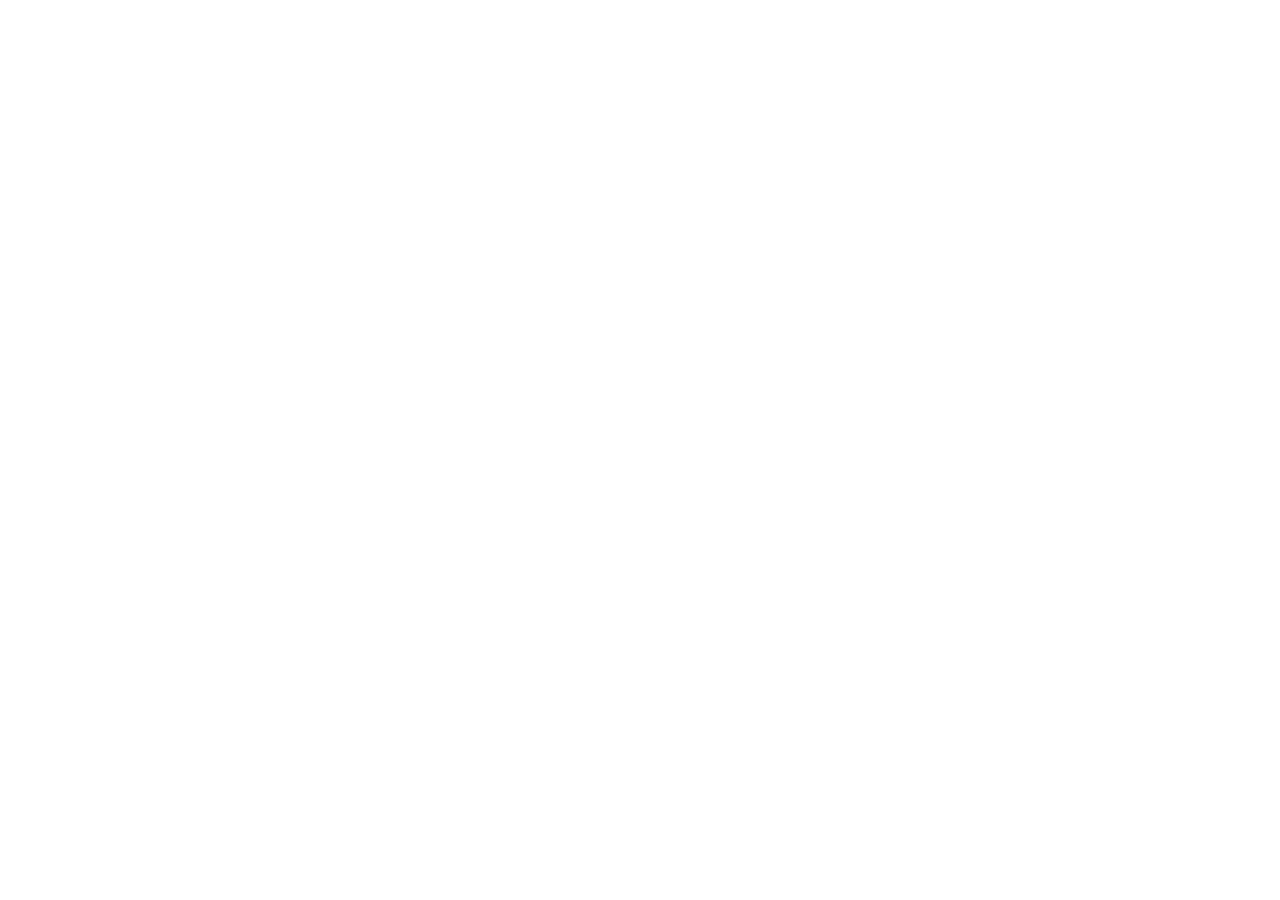
